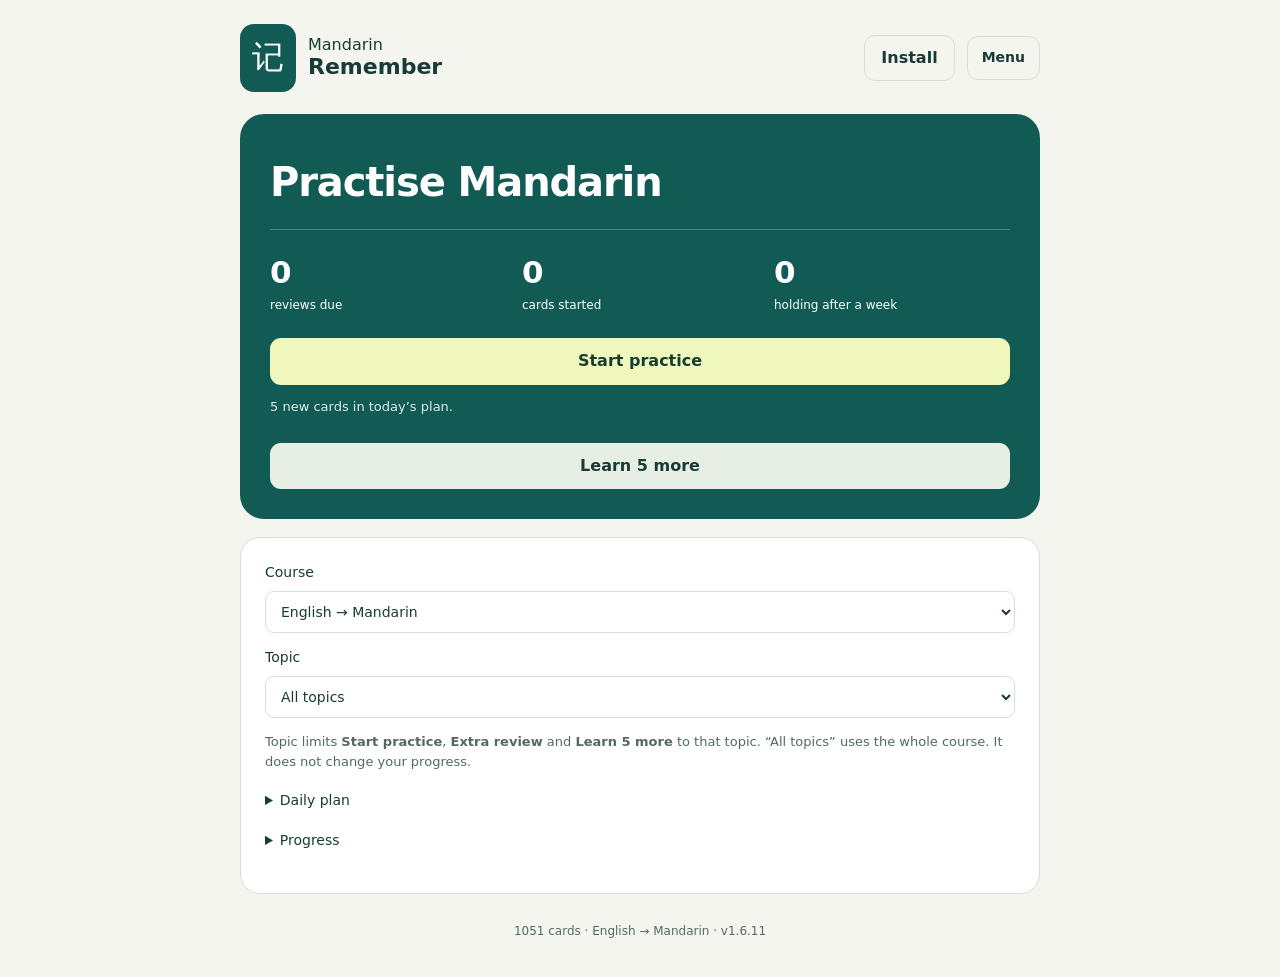
==== index.html @ 591539f8 "Pin Japanese speech to intended kana readings" ====
<!doctype html><html lang="en"><head><meta charset="utf-8"><meta name="referrer" content="no-referrer"><meta name="viewport" content="width=device-width,initial-scale=1,viewport-fit=cover"><meta name="theme-color" content="#125b55"><meta name="description" content="Recall, listen and revisit everyday language."><link rel="manifest" href="manifest.webmanifest"><link rel="icon" href="icon.svg" type="image/svg+xml"><title>Remember · Language practice</title><style>:root{--ink:#183b38;--muted:#526965;--green:#125b55;--paper:#f4f5ee;--line:#d6dfd6;--soft:#e7eee3;--warm:#fff5e0}*{box-sizing:border-box}body{margin:0;background:var(--paper);color:var(--ink);font:16px/1.55 system-ui,-apple-system,Segoe UI,sans-serif}.app{max-width:840px;margin:auto;padding:24px 20px 36px}header,header a,.row,.sessionHeader{display:flex;align-items:center;gap:12px}header{justify-content:space-between;margin-bottom:22px}header a{text-decoration:none;color:var(--ink);line-height:1.2}header b{display:block;font-size:22px}header small{display:block;font-size:11px;margin-top:5px;color:var(--muted)}.mark{font:32px serif;background:var(--green);color:white;border-radius:14px;padding:12px}h1{font-size:clamp(30px,7vw,47px);line-height:1.12;letter-spacing:-1.1px;margin:16px 0}h2{font-size:21px;line-height:1.3;margin:0 0 12px}p{margin:12px 0}.hero{background:var(--green);color:#fff;padding:30px;border-radius:24px;margin-bottom:18px}.eyebrow{font-size:11px;font-weight:750;letter-spacing:1.6px}.hero p{color:#deeee8}.stats{display:grid;grid-template-columns:repeat(3,1fr);gap:16px;border-top:1px solid #ffffff40;margin:24px 0;padding-top:18px}.stats strong{display:block;font-size:31px}.stats span{font-size:12px;display:block}.panel{background:#fff;border:1px solid var(--line);border-radius:20px;padding:24px;margin-bottom:18px}.grid{display:grid;grid-template-columns:1fr 1fr;gap:18px}.grid .panel{height:100%}.grid{margin-bottom:18px}.accent{background:var(--warm)}.small{font-size:13px;color:var(--muted)}.metric{font-size:25px;font-weight:750}.row{flex-wrap:wrap}.row h1{flex:1}.sessionHeader{justify-content:space-between;font-size:13px;margin:0 0 15px}button,select,input,textarea{font:inherit}button{min-height:44px;padding:11px 16px;border:1px solid transparent;border-radius:11px;cursor:pointer;font-weight:650;line-height:1.4}button:disabled{opacity:.42;cursor:default}button:focus-visible,a:focus-visible,summary:focus-visible{outline:3px solid #ce8500;outline-offset:3px}.primary{background:var(--green);color:white}.hero .primary{background:#eff7bd;color:#163e30;width:100%}.secondary{background:var(--soft);color:var(--ink)}.quiet{color:var(--ink);background:transparent;border-color:var(--line)}.again{background:#ffebe5;color:#8b3121}.good{background:#dcefe2;color:#185539}.full{width:100%;margin:14px 0}.ratings{display:grid;grid-template-columns:1fr 1fr;gap:10px}.ratings button{background:#edf2eb;color:var(--ink);text-align:left}.ratings .again{background:#ffebe5;color:#8b3121}.ratings .good{background:#dcefe2}.ratings small{display:block;font-size:11px;font-weight:400;margin-top:4px}.pill{display:inline-block;background:var(--soft);font-size:12px;border-radius:30px;padding:4px 9px;margin-top:12px}.flash #prompt{font-size:25px;margin:20px 0 10px;line-height:1.45}.targetText{font-size:clamp(31px,7vw,46px);line-height:1.55;font-weight:650;overflow-wrap:anywhere}.pronunciation{font-size:22px;color:#27685d;line-height:1.5}#meaning{font-size:19px}label{display:block;font-size:14px;margin:14px 0}select,input,textarea{display:block;width:100%;border:1px solid var(--line);background:white;color:var(--ink);border-radius:9px;padding:11px;margin-top:7px}textarea{resize:vertical}#draft{background:#fafbf7}details{margin:18px 0}summary{cursor:pointer;font-size:14px}#answer{border-top:1px solid var(--line);margin-top:20px;padding-top:20px}.warning{background:#fff0c8;color:#744400;padding:14px;border-radius:12px}#notice:not(:empty){background:#e4eee4;padding:12px;border-radius:10px}#audioStatus:not(:empty),#settingsAudioStatus:not(:empty){background:#eff4ef;padding:10px;border-radius:8px}#scheduledResult{font-weight:650}.phrase{padding:20px 0;border-bottom:1px solid var(--line)}.phrase .targetText{font-size:26px}.phrase .pronunciation{font-size:18px}.phrase .row{margin-top:12px}.prose li{margin:16px 0}.prose a{color:var(--green);text-decoration:underline}.prose h2{margin-top:28px}footer{font-size:12px;color:var(--muted);text-align:center;margin-top:28px}hr{border:0;border-top:1px solid var(--line);margin:25px 0}[hidden]{display:none!important}@media(max-width:580px){.app{padding:16px 12px 28px}.grid{display:block}.grid .panel{margin-bottom:16px}.hero,.panel{padding:21px}header{align-items:flex-start}header small{max-width:170px}.stats{gap:10px}.stats span{font-size:11px}#guideBtn{font-size:12px;padding:8px}.row button{flex-grow:1}.ratings{gap:8px}.ratings button{padding:12px}h1{font-size:35px}}@media(prefers-reduced-motion:no-preference){button:active{transform:translateY(1px)}}
.appMenu{position:relative;margin:0}.appMenu>summary{list-style:none;min-height:44px;border:1px solid var(--line);border-radius:11px;padding:10px 14px;font-weight:650}.appMenu>summary::-webkit-details-marker{display:none}.menuItems{position:absolute;right:0;top:52px;z-index:10;min-width:185px;background:white;border:1px solid var(--line);border-radius:12px;padding:6px;box-shadow:0 6px 20px #183b3820}.menuItems button{display:block;width:100%;text-align:left;background:white;color:var(--ink)}.menuItems button:hover{background:var(--soft)}.hero h1{font-size:clamp(28px,6vw,40px)}.hero .full{margin-bottom:0}.panel>label:first-child{margin-top:0}.prose ol{padding-left:22px}.prose li{margin:12px 0}#installStatus:empty{display:none}#draftLabel{margin:12px 0}@media(max-width:580px){header{align-items:center;gap:8px}header .mark{font-size:26px;padding:9px;border-radius:10px}header a{gap:8px;font-size:13px}header b{font-size:18px}header nav.row{gap:6px}#installBtn,.appMenu>summary{font-size:13px;padding:10px}header .row button{flex-grow:0}.hero h1{margin-top:0}}

.referenceTools{gap:10px;margin-top:8px}.referenceTools button,.referenceLink{font-size:13px}.referenceLink{display:inline-flex;align-items:center;min-height:44px;padding:8px 4px;color:var(--green);text-underline-offset:3px}#copyText{font-size:24px}

.usageDetails{border:1px solid var(--line);border-radius:12px;padding:0 14px;text-align:left}.usageDetails>summary{min-height:44px;padding:10px 0;font-weight:650}.usageNote{font-size:14px;margin:0 0 12px}.usageExample{border-top:1px solid var(--line);padding:12px 0;font-size:14px;overflow-wrap:anywhere}.exampleText{font-size:23px;line-height:1.6}.examplePronunciation{color:#27685d;margin:3px 0 5px;font-size:16px}.usageExample .referenceLink{font-size:12px}
.sentenceBreakdown{border:1px solid var(--line);border-radius:12px;padding:6px 14px;margin:14px 0;text-align:left}.breakdownLine{margin:8px 0;font-size:15px}.breakdownPron{font-size:16px}
.libraryTopics{margin:10px 0 4px}.topicChip{font-size:13px;min-height:38px;padding:7px 11px}.libraryTopic{margin:28px 0 2px;padding-top:18px;border-top:2px solid var(--line);font-size:20px}.libraryTopic .small{font-size:13px}
.progressOverall{display:grid;grid-template-columns:1fr 1fr;gap:10px;margin:16px 0}.progressStat{background:var(--soft);border-radius:12px;padding:12px 14px}.progressStat span{display:block;font-size:12px;color:var(--muted)}.progressStat strong{font-size:22px}.progressRow{padding:16px 0;border-top:1px solid var(--line)}.progressRowHead{justify-content:space-between}.progressBar{position:relative;height:10px;background:#e3e9e0;border-radius:6px;overflow:hidden;margin:10px 0 4px}.progressBar span{position:absolute;left:0;top:0;bottom:0}.progressBar .barSeen{background:#7fb069}.progressBar .barHeld{background:var(--green)}@media(max-width:580px){.progressOverall{grid-template-columns:1fr 1fr}}
</style></head><body>
<div class="app"><header><a href="#" id="brand" aria-label="Go home"><span id="brandMark" class="mark" aria-hidden="true">记</span><span><span id="brandLanguage">Mandarin</span> <b>Remember</b></span></a><nav class="row" aria-label="App"><button id="installBtn" class="quiet">Install</button><details id="appMenu" class="appMenu"><summary>Menu</summary><div class="menuItems"><button id="progressBtn">Progress</button><button id="libraryBtn">Phrasebook</button><button id="settingsBtn">Audio & backup</button><button id="guideBtn">Help</button></div></details></nav></header>
<p id="notice" role="status" aria-live="polite"></p><a id="audioFallback" class="referenceLink" target="_blank" rel="noopener noreferrer" hidden>Listen in Google Translate ↗</a><p id="storageWarning" class="warning" hidden></p>
<div id="copyFallback" class="panel" hidden><label>Select and copy:<textarea id="copyText" rows="2" readonly></textarea></label><button id="copyDone" class="quiet">Done</button></div>
<main>
<section id="home"><div class="hero"><h1 id="practiceHeading">Practise Mandarin</h1><div class="stats"><div><strong id="dueCount">0</strong><span>reviews due</span></div><div><strong id="startedCount">0</strong><span>cards started</span></div><div><strong id="holdingCount">0</strong><span>holding after a week</span></div></div><button id="startBtn" class="primary">Start practice</button><p id="planText" class="small"></p><button id="learnMoreBtn" class="secondary full">Learn 5 more</button></div>
<article class="panel"><label>Course<select id="courseSelect" aria-label="Language course"></select></label><label>Topic<select id="category"><option value="">All topics</option></select></label><p class="small">Topic limits <b>Start practice</b>, <b>Extra review</b> and <b>Learn 5 more</b> to that topic. “All topics” uses the whole course. It does not change your progress.</p><details><summary>Daily plan</summary><p id="dailyText" class="small"></p><label>New cards per day<select id="newLimit"><option>0</option><option>3</option><option selected>5</option><option>8</option><option>10</option><option>15</option></select></label><label>Reviews per session<select id="reviewLimit"><option>10</option><option selected>20</option><option>30</option></select></label><p class="small">“Learn 5 more” adds a batch whenever you want.</p><button id="weakBtn" class="secondary">Extra review</button></details><details><summary>Progress</summary><div id="retention" class="metric"></div><p class="small">Recall after a gap of 20+ hours. “Holding” means repeated success in both directions, with intervals of at least a week.</p></details></article></section>
<section id="practice" hidden><div class="sessionHeader"><span id="sessionProgress"></span><button id="endBtn" class="quiet">Finish</button></div><div id="waiting" class="panel" hidden><h2>Take a short break</h2><p id="waitText"></p><button id="continueBtn" class="secondary">Continue</button><p class="small">You can finish and return later.</p></div><article id="flashcard" class="panel flash"><div class="eyebrow" id="taskType"></div><span id="taskCategory" class="pill"></span><h2 id="prompt"></h2><p id="taskInstruction"></p><div id="listenTools" class="row" hidden><button id="promptAudio" class="primary">▶ Listen</button><button id="promptSlow" class="secondary">Slow</button><button id="readingBtn" class="quiet">Read instead</button></div><p id="readingPrompt" lang="zh-CN" class="targetText" hidden></p><details id="draftLabel"><summary>Type an answer (optional)</summary><textarea id="draft" dir="auto" rows="2" aria-label="Your answer" placeholder="Your answer…" spellcheck="false" autocomplete="off"></textarea></details><div id="helpTools" class="row"><button id="hintBtn" class="quiet">Hint</button><button id="cueBtn" class="quiet">My cue</button></div><p id="hint" class="pronunciation" hidden></p><button id="revealBtn" class="primary full">Show answer</button>
<div id="answer" hidden><div id="targetText" class="targetText" lang="zh-CN"></div><div id="pronunciation" class="pronunciation"></div><p id="meaning"></p><div id="sentenceBreakdown" class="sentenceBreakdown" hidden></div><div class="row"><button id="answerAudio" class="secondary">▶ Listen</button><button id="answerSlow" class="secondary">Slow</button></div><div class="row referenceTools"><button id="copyTarget" class="quiet">Copy Chinese</button><a id="translateLink" class="referenceLink" target="_blank" rel="noopener noreferrer">Google Translate ↗</a></div><details id="usageDetails" class="usageDetails" hidden><summary>Usage & examples</summary><div id="usageContent"></div></details><p id="ratingHelp" class="small"></p><div id="ratings" class="ratings"><button data-grade="0" class="again">Missed / needed help</button><button data-grade="1">Got it, with effort</button><button data-grade="2" class="good">Got it</button><button data-grade="3">Easy</button></div><button id="studiedBtn" class="primary full" hidden>Got it — test me later</button><p id="scheduledResult" role="status"></p><button id="nextBtn" class="primary full" hidden>Next</button><details><summary>Add a memory cue</summary><label>My cue<textarea id="memoryCue" dir="auto" maxlength="1000" rows="2"></textarea></label><button id="saveCue" class="quiet">Save</button></details><button id="suspendBtn" class="quiet">Pause card</button></div><p id="courseAudioNote" class="small" hidden></p><p id="audioStatus" class="small" role="status" aria-live="polite"></p></article></section>
<section id="done" hidden><article class="panel"><h1>Session complete</h1><p id="doneSummary"></p><p id="nextReviewText"></p><div class="row"><button id="doneMoreBtn" class="primary">Learn 5 more</button><button id="homeBtn" class="quiet">Home</button></div></article></section>
<section id="progress" hidden><article class="panel"><div class="row"><h1>Progress</h1><button class="quiet" id="progressBack">Back</button></div><p id="progressCourse" class="small"></p><div id="progressOverall" class="progressOverall"></div><p class="small">“Seen” means you have started the card. “Remembered well” means repeated success in both directions, with intervals of at least a week — the same “holding” rule as the home screen. Counts are for the selected course only.</p><h2>By topic</h2><p class="small">Tap a topic to practise only that topic.</p><div id="progressList"></div></article></section>
<section id="library" hidden><article class="panel"><div class="row"><h1>Phrasebook</h1><button class="quiet" id="libraryBack">Back</button></div><label>Search<input id="search" dir="auto" type="search" placeholder="孩子, haizi, child…"></label><p id="libraryAudioNote" class="small" hidden></p><p id="libraryCount" class="small"></p><p class="small">Words are grouped by topic. Tap a topic to jump to it.</p><div id="libraryTopics" class="row libraryTopics"></div><div id="libraryList"></div><button id="moreBtn" class="secondary">Show more</button></article></section>
<section id="settings" hidden><article class="panel"><div class="row"><h1>Audio & backup</h1><button class="quiet" id="settingsBack">Back</button></div><label>Audio source<select id="audioMode"><option value="auto">Automatic</option><option value="device">Device voice</option><option value="online">Online voice</option></select></label><p id="audioExplanation" class="small"></p><label><span id="voiceLabel">Mandarin voice</span><select id="voiceSelect"><option value="">Automatic</option></select></label><div class="row"><button id="testAudio" class="secondary">Test normal</button><button id="testSlow" class="secondary">Test slow</button></div><p id="settingsAudioStatus" role="status" class="small"></p><hr><h2>Progress backup</h2><p class="small">For the selected course. Saved in this browser; export to keep a copy.</p><button id="exportBtn" class="primary">Export backup</button><label class="fileLabel">Import backup<input id="importFile" type="file" accept=".json,application/json"></label><div id="importPreview" hidden><p id="importInfo"></p><button id="confirmImport" class="again">Replace progress</button><button id="cancelImport" class="quiet">Cancel</button></div></article></section>
<section id="install" hidden><article class="panel prose"><div class="row"><h1>Install on phone</h1><button id="installBack" class="quiet">Back</button></div><p id="installStatus" role="status"></p><button id="requestInstall" class="primary" hidden>Install app</button><div id="installSteps"><h2>Android · Chrome</h2><ol><li>Open this site in <b>Chrome</b>.</li><li>Tap Chrome’s <b>⋮</b> at the top right, beside the address bar.</li><li>Choose <b>Add to Home screen → Install</b> (or <b>Create shortcut</b>).</li></ol><p class="small">Use the browser’s ⋮, not this app’s Menu. If you opened the link inside another app, choose “Open in Chrome” first.</p><details><summary>iPhone · Safari</summary><p>Open in Safari → Share <b>↑</b> → Add to Home Screen → Add.</p></details></div></article></section>
<section id="guide" hidden><article class="panel prose"><div class="row"><h1>Help</h1><button class="quiet" id="guideBack">Back</button></div><ol><li>Start with due reviews.</li><li>Say the answer before revealing it.</li><li>Rate that attempt. A hint counts as help.</li><li>Use <b>Learn 5 more</b> whenever you want more new cards.</li><li>Often (about 1 in 3), a full sentence appears — only when you have learned every scored word in it. Say it, or listen and recall its meaning; your grade updates every scored word. Sentences rotate and vary their words, are not learned as cards, and the answer breaks the sentence down, including new connecting words (not scored).</li><li>Use a phrase today. Come back tomorrow.</li></ol><details><summary>Ratings & reviews</summary><p>Missed: check the answer and retry later. Effortful: correct but hard. Got it: correct. Easy: immediate.</p><p>Speaking and understanding have separate schedules. Mistakes return sooner. Extra reviews do not delay scheduled reviews. The daily plan pauses new cards when reviews pile up; “Learn 5 more” lets you choose an extra batch.</p></details><details><summary>Pronunciation</summary><p id="pronunciationHelp"></p></details><details><summary>Why spaced recall?</summary><p>Retrieval and practice across days support retention. The app’s exact intervals are practical defaults.</p><ul><li><a href="https://learninglab.psych.purdue.edu/downloads/2008/2008_Karpicke_Roediger_Science.pdf" target="_blank" rel="noopener">Retrieval practice · Karpicke & Roediger</a></li><li><a href="https://www.psychologicalscience.org/publications/journals/pspi/learning-techniques.html" target="_blank" rel="noopener">Learning techniques · Dunlosky et al.</a></li><li><a href="https://digitalcommons.usf.edu/psy_facpub/1766/" target="_blank" rel="noopener">Spacing · Cepeda et al.</a></li></ul></details></article></section>
</main><footer id="appVersion">1051 cards · English → Mandarin · v1.6.11</footer></div>
<script id="courses-data" type="application/json">{"defaultCourse": "en-zh", "courses": [{"id": "en-zh", "label": "English → Mandarin", "progressId": "chinese-family-reviewed-1", "storageKey": "mandarin-remember:reviewed:v1", "source": {"name": "English", "lang": "en", "dir": "ltr", "translateCode": "en", "textLabel": "English"}, "target": {"name": "Mandarin", "textLabel": "Chinese", "lang": "zh-CN", "dir": "ltr", "translateCode": "zh-CN"}, "voiceLanguages": ["zh", "zh-CN", "zh-TW", "zh-SG", "cmn", "cmn-CN", "cmn-Hans-CN", "cmn-Hant-TW"], "testText": "你想喝水吗？", "pronunciationLabel": "Pinyin", "hintMode": "pinyin", "pronunciationHelp": "Pinyin keeps underlying third tones: nǐ hǎo starts with a rising tone in speech. 一/不 show common spoken changes; unmarked syllables are neutral. Listen to whole phrases. Ask a Mandarin speaker for feedback—the app doesn’t grade your voice.", "searchPlaceholder": "孩子, haizi, child…", "localSpeechHelper": true, "mark": "记", "onlineSpeech": {"provider": "google-translate", "language": "zh-CN"}, "cards": [{"id": "zh-45f1364f08aed165", "text": "妈妈", "pronunciation": "māma", "meaning": "mom", "category": "Family"}, {"id": "zh-d45ce71dd359d0e7", "text": "爸爸", "pronunciation": "bàba", "meaning": "dad", "category": "Family"}, {"id": "zh-5f887419f463425a", "text": "孩子", "pronunciation": "háizi", "meaning": "child", "category": "Family"}, {"id": "zh-44dd6014a532924b", "text": "大人", "pronunciation": "dàren", "meaning": "adult / grown-up", "category": "Family"}, {"id": "zh-da5a634993e1ba9b", "text": "宝宝", "pronunciation": "bǎobao", "meaning": "baby", "category": "Family"}, {"id": "zh-6d9120865dc58fe4", "text": "尿布", "pronunciation": "niàobù", "meaning": "diaper / nappy", "category": "Kids & Play"}, {"id": "zh-1831dbd6e20e64bd", "text": "婴儿车", "pronunciation": "yīng'érchē", "meaning": "stroller / pram", "category": "Kids & Play"}, {"id": "zh-b50dde9bb88540ba", "text": "奶奶", "pronunciation": "nǎinai", "meaning": "grandma / grandmother (dad's mother; paternal)", "category": "Family", "usage": "Dad's mother: paternal grandmother. Mom's mother is 外婆 (wàipó), also called 姥姥 (lǎolao).", "examples": [{"text": "这是我奶奶。", "pronunciation": "zhè shì wǒ nǎinai.", "meaning": "This is my grandma (dad's mother)."}]}, {"id": "zh-05a394a5779b1ee5", "text": "爷爷", "pronunciation": "yéye", "meaning": "grandpa / grandfather (dad's father; paternal)", "category": "Family", "usage": "Dad's father: paternal grandfather. Mom's father is 外公 (wàigōng), also called 姥爷 (lǎoye).", "examples": [{"text": "这是我爷爷。", "pronunciation": "zhè shì wǒ yéye.", "meaning": "This is my grandpa (dad's father)."}]}, {"id": "zh-88e9f2870ecc116d", "text": "外婆", "pronunciation": "wàipó", "meaning": "grandma / grandmother (mom's mother; maternal)", "category": "Family", "usage": "Mom's mother: maternal grandmother. 姥姥 (lǎolao) is another common name, especially in northern China. Family and regional preferences vary.", "examples": [{"text": "这是我外婆。", "pronunciation": "zhè shì wǒ wàipó.", "meaning": "This is my grandma (mom's mother)."}]}, {"id": "zh-7f6df41f6d33eb2e", "text": "这是我外婆。", "pronunciation": "zhè shì wǒ wàipó.", "meaning": "This is my grandma (mom's mother).", "category": "Family"}, {"id": "zh-ef0cdc594035bea0", "text": "外公", "pronunciation": "wàigōng", "meaning": "grandpa / grandfather (mom's father; maternal)", "category": "Family", "usage": "Mom's father: maternal grandfather. 姥爷 (lǎoye) is another common name, especially in northern China. Family and regional preferences vary.", "examples": [{"text": "这是我外公。", "pronunciation": "zhè shì wǒ wàigōng.", "meaning": "This is my grandpa (mom's father)."}]}, {"id": "zh-b61af699e9ba612a", "text": "这是我外公。", "pronunciation": "zhè shì wǒ wàigōng.", "meaning": "This is my grandpa (mom's father).", "category": "Family"}, {"id": "zh-e1d2a9310891c22f", "text": "吃饭", "pronunciation": "chīfàn", "meaning": "eat / have a meal", "category": "Food"}, {"id": "zh-a8720cdfc7de0556", "text": "喝水", "pronunciation": "hēshuǐ", "meaning": "drink water", "category": "Food"}, {"id": "zh-fdaa26ac8943d4a4", "text": "我想喝水", "pronunciation": "wǒ xiǎng hē shuǐ", "meaning": "I want to drink water", "category": "Food", "sentence": true}, {"id": "zh-0148aa8ffb7148d8", "text": "好吃", "pronunciation": "hǎochī", "meaning": "tasty / delicious", "category": "Food"}, {"id": "zh-5f365d2c8e517cb9", "text": "饿", "pronunciation": "è", "meaning": "hungry", "category": "Feelings"}, {"id": "zh-a218fbeb5e09defb", "text": "饱", "pronunciation": "bǎo", "meaning": "full (after eating)", "category": "Feelings"}, {"id": "zh-0e3a6bb16bb0daf1", "text": "我吃饱了。", "pronunciation": "wǒ chī bǎo le.", "meaning": "I've had enough to eat / I'm full.", "category": "Feelings"}, {"id": "zh-61dd48f58b0707c0", "text": "我饿了", "pronunciation": "wǒ è le", "meaning": "I'm hungry", "category": "Feelings", "sentence": true}, {"id": "zh-3dcae0ae0b0e7af5", "text": "渴", "pronunciation": "kě", "meaning": "thirsty", "category": "Feelings"}, {"id": "zh-73ed236004d3e7c6", "text": "我渴了", "pronunciation": "wǒ kě le", "meaning": "I'm thirsty", "category": "Feelings", "sentence": true}, {"id": "zh-a8b43ae9fdc84d1a", "text": "累", "pronunciation": "lèi", "meaning": "tired", "category": "Feelings"}, {"id": "zh-df6a19a0c7a5ac78", "text": "我累了", "pronunciation": "wǒ lèi le", "meaning": "I'm tired", "category": "Feelings", "sentence": true}, {"id": "zh-6e067999e2407ee3", "text": "开心", "pronunciation": "kāixīn", "meaning": "happy", "category": "Feelings"}, {"id": "zh-4eeae343b29c2ef2", "text": "兴奋", "pronunciation": "xīngfèn", "meaning": "excited", "category": "Feelings"}, {"id": "zh-b4ae3bd8b86dd3a9", "text": "失望", "pronunciation": "shīwàng", "meaning": "disappointed", "category": "Feelings"}, {"id": "zh-b38a4b4c3335f2d4", "text": "睡觉", "pronunciation": "shuìjiào", "meaning": "sleep / go to bed", "category": "Home & Routine", "usage": "Sleeping or going to bed. “Sleepy” is 困 (kùn).", "examples": [{"text": "我想睡觉。", "pronunciation": "wǒ xiǎng shuìjiào.", "meaning": "I want to sleep."}, {"text": "该睡觉了。", "pronunciation": "gāi shuìjiào le.", "meaning": "It's time for bed."}]}, {"id": "zh-e9965691b0f416f2", "text": "睡着了", "pronunciation": "shuìzháo le", "meaning": "fell asleep / is asleep now", "category": "Home & Routine", "usage": "Falling asleep or now being asleep. 着 is pronounced zháo here; it is not the neutral-tone aspect particle zhe.", "examples": [{"text": "宝宝睡着了。", "pronunciation": "bǎobao shuìzháo le.", "meaning": "The baby has fallen asleep."}]}, {"id": "zh-2f55ef3ef510fd6e", "text": "宝宝睡着了。", "pronunciation": "bǎobao shuìzháo le.", "meaning": "The baby has fallen asleep.", "category": "Home & Routine"}, {"id": "zh-0210e87252468059", "text": "我想睡觉", "pronunciation": "wǒ xiǎng shuìjiào", "meaning": "I want to sleep", "category": "Home & Routine", "sentence": true}, {"id": "zh-96f512f980046bf6", "text": "起床", "pronunciation": "qǐchuáng", "meaning": "get up / get out of bed", "category": "Home & Routine", "usage": "Getting out of bed, not standing up from a chair. The same verb works in a statement or a command; Mandarin does not conjugate it.", "examples": [{"text": "我每天早上六点起床。", "pronunciation": "wǒ měitiān zǎoshang liù diǎn qǐchuáng.", "meaning": "I get up at six every morning."}, {"text": "亚历克斯，起床了！", "pronunciation": "Yàlìkèsī, qǐchuáng le!", "meaning": "Alex, time to get up!"}]}, {"id": "zh-5399e753ba4be059", "text": "我起床了。", "pronunciation": "wǒ qǐchuáng le.", "meaning": "I'm up / I've gotten out of bed.", "category": "Home & Routine", "usage": "Means you have gotten out of bed. If you are only awake, say 我醒了 (wǒ xǐng le).", "examples": [{"text": "该起床了。", "pronunciation": "gāi qǐchuáng le.", "meaning": "It's time to get up."}]}, {"id": "zh-14c11cf26c2ba255", "text": "该起床了。", "pronunciation": "gāi qǐchuáng le.", "meaning": "It's time to get up.", "category": "Home & Routine"}, {"id": "zh-40b3dbc4ae2f7d3a", "text": "醒来", "pronunciation": "xǐnglái", "meaning": "wake up (stop sleeping)", "category": "Home & Routine", "usage": "Waking up is different from getting out of bed (起床). You can be awake and still in bed.", "examples": [{"text": "我醒了。", "pronunciation": "wǒ xǐng le.", "meaning": "I'm awake now."}]}, {"id": "zh-16a598b92497f04a", "text": "我醒了。", "pronunciation": "wǒ xǐng le.", "meaning": "I'm awake now.", "category": "Home & Routine"}, {"id": "zh-9a6ce4cf2cab6307", "text": "回家", "pronunciation": "huí jiā", "meaning": "go / come home", "category": "Home & Routine", "usage": "Returning home. English “go” or “come” depends on the speaker's viewpoint.", "examples": [{"text": "我先回家了。", "pronunciation": "wǒ xiān huí jiā le.", "meaning": "I'm heading home now."}, {"text": "你几点回家？", "pronunciation": "nǐ jǐ diǎn huí jiā?", "meaning": "What time are you coming home?"}]}, {"id": "zh-91187d0a2f72845e", "text": "我要回家", "pronunciation": "wǒ yào huí jiā", "meaning": "I want to go home", "category": "Home & Routine", "sentence": true}, {"id": "zh-6e2c77f393e41e1b", "text": "在哪里", "pronunciation": "zài nǎlǐ", "meaning": "Where is it? / Where? (subject supplied by context)", "category": "Common Phrases"}, {"id": "zh-c1b52e0e64a33dea", "text": "什么", "pronunciation": "shénme", "meaning": "what", "category": "Common Phrases"}, {"id": "zh-056b9c626275cd54", "text": "谁", "pronunciation": "shéi", "meaning": "who", "category": "Common Phrases"}, {"id": "zh-79464926d367a9b9", "text": "哪个", "pronunciation": "nǎge", "meaning": "which one", "category": "Common Phrases"}, {"id": "zh-5ee8091a38eee188", "text": "怎么", "pronunciation": "zěnme", "meaning": "how / in what way", "category": "Common Phrases"}, {"id": "zh-1b919bb47883c5cf", "text": "为什么", "pronunciation": "wèishénme", "meaning": "why", "category": "Common Phrases"}, {"id": "zh-fb8f01cb6d4be28b", "text": "多少", "pronunciation": "duōshao", "meaning": "how much / how many", "category": "Common Phrases", "usage": "Asks about quantity. Add 钱 (qián) when asking a price.", "examples": [{"text": "你家有多少本书？", "pronunciation": "nǐ jiā yǒu duōshao běn shū?", "meaning": "How many books do you have at home?"}, {"text": "这个多少钱？", "pronunciation": "zhège duōshao qián?", "meaning": "How much does this cost?"}]}, {"id": "zh-31b86e9372ca7d41", "text": "我不知道", "pronunciation": "wǒ bù zhīdào", "meaning": "I don't know", "category": "Common Phrases", "sentence": true}, {"id": "zh-54673ea53c1f20ad", "text": "我知道", "pronunciation": "wǒ zhīdào", "meaning": "I know", "category": "Common Phrases", "sentence": true, "usage": "Knowing a fact. Recognizing or knowing a person uses 认识 (rènshi).", "examples": [{"text": "我知道他住在哪儿。", "pronunciation": "wǒ zhīdào tā zhù zài nǎr.", "meaning": "I know where he lives."}]}, {"id": "zh-4f617edf450f4b3f", "text": "等一下", "pronunciation": "děng yíxià", "meaning": "wait a moment", "category": "Common Phrases"}, {"id": "zh-c22e553bd8c207d3", "text": "快一点", "pronunciation": "kuài yìdiǎn", "meaning": "a little faster / hurry up", "category": "Common Phrases"}, {"id": "zh-68a44f3d6dec3634", "text": "慢一点", "pronunciation": "màn yìdiǎn", "meaning": "a little slower", "category": "Common Phrases"}, {"id": "zh-1bf7ac688560d3b0", "text": "谢谢", "pronunciation": "xièxie", "meaning": "thank you", "category": "Common Phrases", "featured": 13}, {"id": "zh-73cc81388c9bd644", "text": "对不起", "pronunciation": "duìbuqǐ", "meaning": "sorry", "category": "Common Phrases"}, {"id": "zh-e8b44a5169b8ab96", "text": "没关系", "pronunciation": "méiguānxi", "meaning": "it's okay / no problem", "category": "Common Phrases", "usage": "Reassures someone after an apology or minor problem. It does not literally mean “no relationship” in this use.", "examples": [{"text": "没关系，下次小心一点。", "pronunciation": "méi guānxi, xià cì xiǎoxīn yìdiǎn.", "meaning": "It's okay. Be more careful next time."}]}, {"id": "zh-0ef5c86fab94f13a", "text": "可以", "pronunciation": "kěyǐ", "meaning": "can / may; okay (permission or possibility)", "category": "Common Phrases", "usage": "Often permission or an acceptable option. Learned ability, such as speaking a language, usually uses 会 (huì).", "examples": [{"text": "我可以坐这里吗？", "pronunciation": "wǒ kěyǐ zuò zhèlǐ ma?", "meaning": "May I sit here?"}, {"text": "可以。", "pronunciation": "kěyǐ.", "meaning": "Yes, that's fine."}]}, {"id": "zh-3a9acd46804b5830", "text": "可以吗？", "pronunciation": "kěyǐ ma?", "meaning": "Is that okay / may I?", "category": "Common Phrases"}, {"id": "zh-aaf6f7c76d350c53", "text": "不可以", "pronunciation": "bù kěyǐ", "meaning": "not allowed / not okay", "category": "Common Phrases", "usage": "Usually a restriction, rather than lack of skill. “I can't swim” is 我不会游泳 (wǒ bú huì yóuyǒng).", "examples": [{"text": "这里不可以停车。", "pronunciation": "zhèlǐ bù kěyǐ tíngchē.", "meaning": "Parking isn't allowed here."}]}, {"id": "zh-c0ad5411b19cfcba", "text": "我爱你", "pronunciation": "wǒ ài nǐ", "meaning": "I love you", "category": "Family", "sentence": true}, {"id": "zh-f5261ae14a3d7d90", "text": "小心", "pronunciation": "xiǎoxīn", "meaning": "be careful", "category": "Common Phrases"}, {"id": "zh-6cf70b7c4fa3c4b4", "text": "哥哥", "pronunciation": "gēge", "meaning": "older brother", "category": "Family"}, {"id": "zh-d25622289ef32c86", "text": "姐姐", "pronunciation": "jiějie", "meaning": "older sister", "category": "Family"}, {"id": "zh-cf0af76ceb03b3ad", "text": "弟弟", "pronunciation": "dìdi", "meaning": "younger brother", "category": "Family"}, {"id": "zh-dd663fa55681eed7", "text": "妹妹", "pronunciation": "mèimei", "meaning": "younger sister", "category": "Family"}, {"id": "zh-789f61dbfcc7a2d2", "text": "红色", "pronunciation": "hóngsè", "meaning": "red", "category": "Colors"}, {"id": "zh-67035e6b7f82acdb", "text": "蓝色", "pronunciation": "lánsè", "meaning": "blue", "category": "Colors"}, {"id": "zh-30c83dc25b12c32c", "text": "绿色", "pronunciation": "lǜsè", "meaning": "green", "category": "Colors"}, {"id": "zh-d451c07d739b3306", "text": "黄色", "pronunciation": "huángsè", "meaning": "yellow", "category": "Colors"}, {"id": "zh-ed7d2c54184be5f5", "text": "黑色", "pronunciation": "hēisè", "meaning": "black", "category": "Colors"}, {"id": "zh-f56e7eff58bf730d", "text": "白色", "pronunciation": "báisè", "meaning": "white", "category": "Colors"}, {"id": "zh-dbd379b39f0d3537", "text": "粉色", "pronunciation": "fěnsè", "meaning": "pink", "category": "Colors"}, {"id": "zh-2ed9c6fabac2013a", "text": "紫色", "pronunciation": "zǐsè", "meaning": "purple", "category": "Colors"}, {"id": "zh-aa1e899dd35771b0", "text": "橙色", "pronunciation": "chéngsè", "meaning": "orange", "category": "Colors"}, {"id": "zh-051e67d913f4a72e", "text": "灰色", "pronunciation": "huīsè", "meaning": "gray", "category": "Colors"}, {"id": "zh-e233a13a49e51106", "text": "米饭", "pronunciation": "mǐfàn", "meaning": "cooked rice", "category": "Food"}, {"id": "zh-0b5480e007c777a7", "text": "面条", "pronunciation": "miàntiáo", "meaning": "noodles", "category": "Food"}, {"id": "zh-e9f5b71a472d27bb", "text": "鸡蛋", "pronunciation": "jīdàn", "meaning": "egg", "category": "Food"}, {"id": "zh-b892a42b9695881d", "text": "牛奶", "pronunciation": "niúnǎi", "meaning": "milk", "category": "Food"}, {"id": "zh-50537dab76505dfc", "text": "苹果", "pronunciation": "píngguǒ", "meaning": "apple", "category": "Food"}, {"id": "zh-dbf9f9c94fc90b7c", "text": "香蕉", "pronunciation": "xiāngjiāo", "meaning": "banana", "category": "Food"}, {"id": "zh-2f79e1fce5422a84", "text": "肉", "pronunciation": "ròu", "meaning": "meat", "category": "Food"}, {"id": "zh-45f0c2d97be1214d", "text": "菜", "pronunciation": "cài", "meaning": "vegetable / dish", "category": "Food", "usage": "Can mean vegetables or a prepared dish, including meat dishes.", "examples": [{"text": "多吃点菜。", "pronunciation": "duō chī diǎn cài.", "meaning": "Eat some more vegetables."}, {"text": "我们点了三个菜。", "pronunciation": "wǒmen diǎn le sān ge cài.", "meaning": "We ordered three dishes."}]}, {"id": "zh-27c180751ad60f8c", "text": "水果", "pronunciation": "shuǐguǒ", "meaning": "fruit", "category": "Food"}, {"id": "zh-327b54d04f71f212", "text": "水", "pronunciation": "shuǐ", "meaning": "water", "category": "Food", "featured": 7}, {"id": "zh-35ce82d20a4c0c12", "text": "热水", "pronunciation": "rèshuǐ", "meaning": "hot water", "category": "Food"}, {"id": "zh-99f45e03f66e7c0d", "text": "凉水", "pronunciation": "liángshuǐ", "meaning": "cool / cold water (not necessarily chilled)", "category": "Food", "usage": "Cool or cold water, without necessarily being refrigerated. 冰水 (bīngshuǐ) is iced or very cold water.", "examples": [{"text": "我想喝点凉水。", "pronunciation": "wǒ xiǎng hē diǎn liángshuǐ.", "meaning": "I'd like some cool water."}]}, {"id": "zh-6b1311e9a899a0d4", "text": "矿泉水", "pronunciation": "kuàngquánshuǐ", "meaning": "mineral water", "category": "Food"}, {"id": "zh-7e005ba311f86fa7", "text": "茶", "pronunciation": "chá", "meaning": "tea", "category": "Food"}, {"id": "zh-5fcaf1452472773f", "text": "高兴", "pronunciation": "gāoxìng", "meaning": "glad / pleased", "category": "Feelings", "featured": 11}, {"id": "zh-1080332a28b0e082", "text": "生气", "pronunciation": "shēngqì", "meaning": "angry", "category": "Feelings"}, {"id": "zh-571a5f62065064b1", "text": "害怕", "pronunciation": "hàipà", "meaning": "afraid", "category": "Feelings"}, {"id": "zh-313c224671ff5c9e", "text": "紧张", "pronunciation": "jǐnzhāng", "meaning": "nervous / tense", "category": "Feelings"}, {"id": "zh-102f7d8002fe533f", "text": "放心", "pronunciation": "fàngxīn", "meaning": "feel reassured / stop worrying", "category": "Feelings"}, {"id": "zh-2c7ba1fafcd4d6dd", "text": "别紧张。", "pronunciation": "bié jǐnzhāng.", "meaning": "Don't be nervous.", "category": "Feelings"}, {"id": "zh-668ce09171c3021a", "text": "难过", "pronunciation": "nánguò", "meaning": "sad / upset", "category": "Feelings"}, {"id": "zh-6a007737421eae83", "text": "困", "pronunciation": "kùn", "meaning": "sleepy", "category": "Feelings"}, {"id": "zh-b1e179f5622eeea5", "text": "疼", "pronunciation": "téng", "meaning": "hurt / ache; painful", "category": "Feelings", "usage": "For physical pain. To injure someone or get injured, use other expressions, such as 受伤 (shòushāng).", "examples": [{"text": "我的脚很疼。", "pronunciation": "wǒ de jiǎo hěn téng.", "meaning": "My foot really hurts."}]}, {"id": "zh-653b04330b75751f", "text": "喜欢", "pronunciation": "xǐhuan", "meaning": "like", "category": "Feelings"}, {"id": "zh-490bfe52ad554086", "text": "我喜欢这个", "pronunciation": "wǒ xǐhuan zhège", "meaning": "I like this", "category": "Feelings", "sentence": true}, {"id": "zh-e06217a18ce16d6b", "text": "不喜欢", "pronunciation": "bù xǐhuan", "meaning": "don't like", "category": "Feelings"}, {"id": "zh-635f7bc88ce1d2c7", "text": "我不喜欢这个", "pronunciation": "wǒ bù xǐhuan zhège", "meaning": "I don't like this", "category": "Feelings", "sentence": true}, {"id": "zh-c8ae97be80f3867c", "text": "家", "pronunciation": "jiā", "meaning": "home / family", "category": "Home & Routine", "usage": "Can refer to a home or the family living there. 家人 (jiārén) means family members.", "examples": [{"text": "我在家。", "pronunciation": "wǒ zài jiā.", "meaning": "I'm at home."}, {"text": "我家有四口人。", "pronunciation": "wǒ jiā yǒu sì kǒu rén.", "meaning": "There are four people in my family."}]}, {"id": "zh-96b2d406041bbf38", "text": "房间", "pronunciation": "fángjiān", "meaning": "room", "category": "Home & Routine"}, {"id": "zh-c90c647032879fde", "text": "卧室", "pronunciation": "wòshì", "meaning": "bedroom", "category": "Home & Routine"}, {"id": "zh-189a9873c2869253", "text": "阳台", "pronunciation": "yángtái", "meaning": "balcony", "category": "Home & Routine"}, {"id": "zh-9d743810c4b56fb3", "text": "楼上", "pronunciation": "lóushàng", "meaning": "upstairs", "category": "Home & Routine"}, {"id": "zh-d981cd0d3684893e", "text": "楼下", "pronunciation": "lóuxià", "meaning": "downstairs", "category": "Home & Routine"}, {"id": "zh-66a03a3ae3a13db9", "text": "楼梯", "pronunciation": "lóutī", "meaning": "stairs", "category": "Home & Routine"}, {"id": "zh-c4d0aea9e2da2f9f", "text": "电梯", "pronunciation": "diàntī", "meaning": "elevator / lift", "category": "Home & Routine"}, {"id": "zh-a407325e0081cb7d", "text": "门", "pronunciation": "mén", "meaning": "door", "category": "Home & Routine"}, {"id": "zh-da098a22509a9187", "text": "窗户", "pronunciation": "chuānghu", "meaning": "window", "category": "Home & Routine"}, {"id": "zh-6d132744a95cf394", "text": "钥匙", "pronunciation": "yàoshi", "meaning": "key", "category": "Home & Routine"}, {"id": "zh-3b2e57ba5da52476", "text": "忘带钥匙了。", "pronunciation": "wàng dài yàoshi le.", "meaning": "I forgot to bring my keys.", "category": "Home & Routine"}, {"id": "zh-5cfd73078e3aaf3f", "text": "床", "pronunciation": "chuáng", "meaning": "bed", "category": "Home & Routine"}, {"id": "zh-84fc114618ec7257", "text": "枕头", "pronunciation": "zhěntou", "meaning": "pillow", "category": "Home & Routine"}, {"id": "zh-64569c7e08abbee1", "text": "被子", "pronunciation": "bèizi", "meaning": "quilt / duvet", "category": "Home & Routine"}, {"id": "zh-8509abd16c765100", "text": "床单", "pronunciation": "chuángdān", "meaning": "bedsheet", "category": "Home & Routine"}, {"id": "zh-81251d98367d0ff2", "text": "洗澡", "pronunciation": "xǐzǎo", "meaning": "take a bath / shower", "category": "Home & Routine", "usage": "Covers showering and bathing; it does not specify a bathtub.", "examples": [{"text": "我每天晚上洗澡。", "pronunciation": "wǒ měitiān wǎnshang xǐzǎo.", "meaning": "I shower every evening."}]}, {"id": "zh-c471aae1a90d63b1", "text": "毛巾", "pronunciation": "máojīn", "meaning": "towel", "category": "Home & Routine"}, {"id": "zh-247d71e18ca631b2", "text": "肥皂", "pronunciation": "féizào", "meaning": "soap", "category": "Home & Routine"}, {"id": "zh-7d3019679d09e8f5", "text": "洗发水", "pronunciation": "xǐfàshuǐ", "meaning": "shampoo", "category": "Home & Routine"}, {"id": "zh-d7b656497de700a0", "text": "吹头发", "pronunciation": "chuī tóufa", "meaning": "blow-dry one's hair", "category": "Home & Routine"}, {"id": "zh-b4ffef701723d1f3", "text": "刷牙", "pronunciation": "shuāyá", "meaning": "brush teeth", "category": "Home & Routine"}, {"id": "zh-aeb4c474be567690", "text": "牙刷", "pronunciation": "yáshuā", "meaning": "toothbrush", "category": "Home & Routine"}, {"id": "zh-31789e1528f85b15", "text": "牙膏", "pronunciation": "yágāo", "meaning": "toothpaste", "category": "Home & Routine"}, {"id": "zh-11a125593d9c7476", "text": "洗脸", "pronunciation": "xǐ liǎn", "meaning": "wash one's face", "category": "Home & Routine"}, {"id": "zh-cbae1e69551b0f78", "text": "穿衣服", "pronunciation": "chuān yīfu", "meaning": "get dressed", "category": "Home & Routine", "usage": "Can describe putting clothes on or wearing them; context tells you which.", "examples": [{"text": "快穿衣服，我们要走了。", "pronunciation": "kuài chuān yīfu, wǒmen yào zǒu le.", "meaning": "Get dressed quickly; we're leaving."}, {"text": "他今天穿黑色的衣服。", "pronunciation": "tā jīntiān chuān hēisè de yīfu.", "meaning": "He's wearing black today."}]}, {"id": "zh-d1147b647ff1a523", "text": "出去", "pronunciation": "chūqù", "meaning": "go out", "category": "Home & Routine", "usage": "Moving out, away from where the speaker is. “Come out” is 出来 (chūlai).", "examples": [{"text": "我出去买点东西。", "pronunciation": "wǒ chūqù mǎi diǎn dōngxi.", "meaning": "I'm going out to buy a few things."}]}, {"id": "zh-5a490d99246de50a", "text": "进来", "pronunciation": "jìnlái", "meaning": "come in", "category": "Home & Routine", "usage": "Moving in toward the speaker, who is inside. “Go in” is 进去 (jìnqu).", "examples": [{"text": "请进来。", "pronunciation": "qǐng jìnlai.", "meaning": "Please come in."}]}, {"id": "zh-30d4711445a2d3f9", "text": "坐下", "pronunciation": "zuòxià", "meaning": "sit down", "category": "Home & Routine", "usage": "The action of sitting down. Add 请 (qǐng) for a polite invitation.", "examples": [{"text": "请坐下。", "pronunciation": "qǐng zuò xià.", "meaning": "Please sit down."}]}, {"id": "zh-2f8fd89f615c37ef", "text": "站起来", "pronunciation": "zhàn qǐlai", "meaning": "stand up (from sitting or lying down)", "category": "Home & Routine", "usage": "Standing up from sitting or lying down. Getting out of bed in the morning is 起床 (qǐchuáng).", "examples": [{"text": "请站起来。", "pronunciation": "qǐng zhàn qǐlai.", "meaning": "Please stand up."}]}, {"id": "zh-8c27f26a1be2f4fc", "text": "躺下", "pronunciation": "tǎng xià", "meaning": "lie down", "category": "Home & Routine"}, {"id": "zh-8d2697d27fce9337", "text": "坐一会儿吧。", "pronunciation": "zuò yíhuìr ba.", "meaning": "Have a seat for a while.", "category": "Home & Routine"}, {"id": "zh-670d9743542cae3e", "text": "你好", "pronunciation": "nǐ hǎo", "meaning": "hello", "category": "Common Phrases", "featured": 9}, {"id": "zh-3cc2e31eb28e3377", "text": "早上好", "pronunciation": "zǎoshang hǎo", "meaning": "good morning", "category": "Common Phrases"}, {"id": "zh-7196ef2fbde2c02f", "text": "晚安", "pronunciation": "wǎn'ān", "meaning": "good night", "category": "Common Phrases"}, {"id": "zh-be10ea8c4e5d464c", "text": "你好吗", "pronunciation": "nǐ hǎo ma", "meaning": "how are you?", "category": "Common Phrases", "sentence": true}, {"id": "zh-0e81c06652f02fff", "text": "我很好", "pronunciation": "wǒ hěn hǎo", "meaning": "I'm fine / doing well", "category": "Common Phrases", "sentence": true}, {"id": "zh-e54e5c8db870f6b7", "text": "没事", "pronunciation": "méishì", "meaning": "it's nothing / I'm okay", "category": "Common Phrases", "usage": "Can reassure someone that you are okay or that nothing is wrong. It can also mean having nothing to do.", "examples": [{"text": "别担心，我没事。", "pronunciation": "bié dānxīn, wǒ méi shì.", "meaning": "Don't worry. I'm okay."}]}, {"id": "zh-46c203e08ee64dda", "text": "没问题。", "pronunciation": "méi wèntí.", "meaning": "No problem / that's fine.", "category": "Common Phrases"}, {"id": "zh-ae0317813dba8fef", "text": "真的吗", "pronunciation": "zhēn de ma", "meaning": "really?", "category": "Common Phrases"}, {"id": "zh-0002e2d87fe9c9ab", "text": "当然", "pronunciation": "dāngrán", "meaning": "of course", "category": "Common Phrases"}, {"id": "zh-22e840cf333b0beb", "text": "给我", "pronunciation": "gěi wǒ", "meaning": "give it to me (direct request)", "category": "Common Phrases", "featured": 6, "usage": "On its own this can sound demanding. Add 请 (qǐng) or phrase it as a question to soften it.", "examples": [{"text": "请把那本书给我。", "pronunciation": "qǐng bǎ nà běn shū gěi wǒ.", "meaning": "Please give me that book."}]}, {"id": "zh-239c77bec946e7a8", "text": "来这里", "pronunciation": "lái zhèlǐ", "meaning": "come here", "category": "Common Phrases"}, {"id": "zh-51a75f4634dfa859", "text": "一", "pronunciation": "yī", "meaning": "one", "category": "Numbers"}, {"id": "zh-084b42f6e95e4e65", "text": "二", "pronunciation": "èr", "meaning": "two", "category": "Numbers"}, {"id": "zh-83385d2edafe28d4", "text": "两", "pronunciation": "liǎng", "meaning": "two (usually before a measure word)", "category": "Numbers", "usage": "Usually used before a measure word: 两个苹果. 二 is used in counting and numbers such as 二十 (twenty).", "examples": [{"text": "两个苹果", "pronunciation": "liǎng ge píngguǒ", "meaning": "two apples"}]}, {"id": "zh-a4c3313deb180960", "text": "三", "pronunciation": "sān", "meaning": "three", "category": "Numbers"}, {"id": "zh-754a9d5828d502f1", "text": "四", "pronunciation": "sì", "meaning": "four", "category": "Numbers"}, {"id": "zh-c9b87f516a38ea36", "text": "五", "pronunciation": "wǔ", "meaning": "five", "category": "Numbers"}, {"id": "zh-de07b5383874b2a3", "text": "六", "pronunciation": "liù", "meaning": "six", "category": "Numbers"}, {"id": "zh-1b0542878c67f6cd", "text": "七", "pronunciation": "qī", "meaning": "seven", "category": "Numbers"}, {"id": "zh-2c467d3673926b20", "text": "八", "pronunciation": "bā", "meaning": "eight", "category": "Numbers"}, {"id": "zh-df897da6e02ecd30", "text": "九", "pronunciation": "jiǔ", "meaning": "nine", "category": "Numbers"}, {"id": "zh-fc7edd399a5c4b93", "text": "十", "pronunciation": "shí", "meaning": "ten", "category": "Numbers"}, {"id": "zh-142646ce3064eee6", "text": "丈夫", "pronunciation": "zhàngfu", "meaning": "husband", "category": "Family"}, {"id": "zh-55c4fadb327e49a5", "text": "妻子", "pronunciation": "qīzi", "meaning": "wife", "category": "Family"}, {"id": "zh-9231b93fd67f48d7", "text": "儿子", "pronunciation": "érzi", "meaning": "son", "category": "Family"}, {"id": "zh-115425d59e4ae5f5", "text": "女儿", "pronunciation": "nǚ'ér", "meaning": "daughter", "category": "Family"}, {"id": "zh-3aea6dc123efe59a", "text": "叔叔", "pronunciation": "shūshu", "meaning": "father's younger brother; uncle (also a friendly address for an adult man)", "category": "Family", "usage": "Your father's younger brother; children also use it politely for unrelated adult men. Father's older brother is 伯伯 (bóbo).", "examples": [{"text": "这是我叔叔，他是我爸爸的弟弟。", "pronunciation": "zhè shì wǒ shūshu, tā shì wǒ bàba de dìdi.", "meaning": "This is my uncle, my dad's younger brother."}]}, {"id": "zh-1574b2157a28a423", "text": "阿姨", "pronunciation": "āyí", "meaning": "auntie (an adult woman); maternal aunt in some usage", "category": "Family", "usage": "Used by children for adult women, and for some caregivers or household helpers. It can also mean a maternal aunt; usage varies.", "examples": [{"text": "阿姨好！", "pronunciation": "āyí hǎo!", "meaning": "Hello, Auntie! (A child's polite greeting to an adult woman.)"}]}, {"id": "zh-677aad1a0ee44cd6", "text": "朋友", "pronunciation": "péngyou", "meaning": "friend", "category": "Family"}, {"id": "zh-9baff1803c0a813d", "text": "家人", "pronunciation": "jiārén", "meaning": "family members", "category": "Family"}, {"id": "zh-353f503b0dcdf9bc", "text": "一家人", "pronunciation": "yì jiā rén", "meaning": "a family / the whole family", "category": "Family"}, {"id": "zh-4ae988a29c1f702c", "text": "厨房", "pronunciation": "chúfáng", "meaning": "kitchen", "category": "Home & Routine"}, {"id": "zh-c151cdea798412bc", "text": "客厅", "pronunciation": "kètīng", "meaning": "living room", "category": "Home & Routine"}, {"id": "zh-0931742a4f77321b", "text": "厕所", "pronunciation": "cèsuǒ", "meaning": "toilet / bathroom", "category": "Home & Routine"}, {"id": "zh-306de547695f668d", "text": "桌子", "pronunciation": "zhuōzi", "meaning": "table", "category": "Home & Routine"}, {"id": "zh-e57f49ca9c8120c9", "text": "椅子", "pronunciation": "yǐzi", "meaning": "chair", "category": "Home & Routine"}, {"id": "zh-961085f3c7ef705a", "text": "沙发", "pronunciation": "shāfā", "meaning": "sofa", "category": "Home & Routine"}, {"id": "zh-4b203b767ba0aabf", "text": "柜子", "pronunciation": "guìzi", "meaning": "cabinet / cupboard", "category": "Home & Routine"}, {"id": "zh-e1a4f5479f90d5f5", "text": "镜子", "pronunciation": "jìngzi", "meaning": "mirror", "category": "Home & Routine"}, {"id": "zh-28656d470286ce04", "text": "灯", "pronunciation": "dēng", "meaning": "light / lamp", "category": "Home & Routine"}, {"id": "zh-9f10fe658f243bc9", "text": "空调", "pronunciation": "kōngtiáo", "meaning": "air conditioner / air conditioning", "category": "Home & Routine"}, {"id": "zh-3e41bc3fa9119f63", "text": "风扇", "pronunciation": "fēngshàn", "meaning": "fan (appliance)", "category": "Home & Routine"}, {"id": "zh-33d3ef284743dbd1", "text": "遥控器", "pronunciation": "yáokòngqì", "meaning": "remote control", "category": "Home & Routine"}, {"id": "zh-85329f19e0b01f69", "text": "关灯", "pronunciation": "guān dēng", "meaning": "turn off the light", "category": "Home & Routine"}, {"id": "zh-898b1e516e3a065d", "text": "请关灯。", "pronunciation": "qǐng guān dēng.", "meaning": "Please turn off the light.", "category": "Home & Routine"}, {"id": "zh-c771248e511fbf93", "text": "打开", "pronunciation": "dǎkāi", "meaning": "open / turn on", "category": "Home & Routine", "usage": "Open something, or switch on a device. The object supplies the meaning.", "examples": [{"text": "请打开窗户。", "pronunciation": "qǐng dǎkāi chuānghu.", "meaning": "Please open the window."}, {"text": "打开电视吧。", "pronunciation": "dǎkāi diànshì ba.", "meaning": "Turn on the TV."}]}, {"id": "zh-419d02bc528bcc3a", "text": "关上", "pronunciation": "guānshàng", "meaning": "close / shut", "category": "Home & Routine", "usage": "Close a door, window or similar opening. For switching off a device, use 关 (guān) or 关掉 (guāndiào).", "examples": [{"text": "请关上门。", "pronunciation": "qǐng guānshàng mén.", "meaning": "Please close the door."}]}, {"id": "zh-d254bebf0f4b2df8", "text": "垃圾", "pronunciation": "lājī", "meaning": "rubbish / trash", "category": "Home & Routine"}, {"id": "zh-d7b7407bf306922f", "text": "垃圾桶", "pronunciation": "lājītǒng", "meaning": "rubbish bin / trash can", "category": "Home & Routine"}, {"id": "zh-93cab08d9a506b16", "text": "扔垃圾", "pronunciation": "rēng lājī", "meaning": "throw away rubbish / take out the trash", "category": "Home & Routine"}, {"id": "zh-af7d9826708fce0a", "text": "扫地", "pronunciation": "sǎo dì", "meaning": "sweep the floor", "category": "Home & Routine"}, {"id": "zh-e814d1afbbf0fd22", "text": "拖地", "pronunciation": "tuō dì", "meaning": "mop the floor", "category": "Home & Routine"}, {"id": "zh-2504ff16dd4cce10", "text": "早饭", "pronunciation": "zǎofàn", "meaning": "breakfast", "category": "Food"}, {"id": "zh-dac152a147729f3f", "text": "午饭", "pronunciation": "wǔfàn", "meaning": "lunch", "category": "Food"}, {"id": "zh-5a5420f01e11d0bc", "text": "晚饭", "pronunciation": "wǎnfàn", "meaning": "dinner", "category": "Food"}, {"id": "zh-b4bf241cd10ee181", "text": "面包", "pronunciation": "miànbāo", "meaning": "bread", "category": "Food"}, {"id": "zh-d564e7d1c8e63e77", "text": "鸡肉", "pronunciation": "jīròu", "meaning": "chicken", "category": "Food"}, {"id": "zh-ac3069de682490ac", "text": "鱼", "pronunciation": "yú", "meaning": "fish", "category": "Food"}, {"id": "zh-37fe121b6b013d9c", "text": "汤", "pronunciation": "tāng", "meaning": "soup", "category": "Food"}, {"id": "zh-720ec669f15b87b1", "text": "咖啡", "pronunciation": "kāfēi", "meaning": "coffee", "category": "Food"}, {"id": "zh-10fe8c1b5c227472", "text": "甜", "pronunciation": "tián", "meaning": "sweet", "category": "Food"}, {"id": "zh-3d339b9296386947", "text": "辣", "pronunciation": "là", "meaning": "spicy", "category": "Food"}, {"id": "zh-6e87e42fbc222f49", "text": "冷", "pronunciation": "lěng", "meaning": "cold (temperature)", "category": "Feelings", "usage": "Temperature or feeling cold. Having a cold is 感冒 (gǎnmào).", "examples": [{"text": "我有点冷。", "pronunciation": "wǒ yǒudiǎn lěng.", "meaning": "I'm a little cold."}]}, {"id": "zh-312490eda9072580", "text": "热", "pronunciation": "rè", "meaning": "hot (temperature)", "category": "Feelings", "usage": "For weather or feeling hot. Something too hot to touch or eat is 烫 (tàng).", "examples": [{"text": "今天很热。", "pronunciation": "jīntiān hěn rè.", "meaning": "It's hot today."}]}, {"id": "zh-3a470adc4813cb22", "text": "舒服", "pronunciation": "shūfu", "meaning": "comfortable / feel well", "category": "Feelings", "usage": "Can describe physical comfort or how your body feels.", "examples": [{"text": "这把椅子很舒服。", "pronunciation": "zhè bǎ yǐzi hěn shūfu.", "meaning": "This chair is comfortable."}, {"text": "我今天不太舒服。", "pronunciation": "wǒ jīntiān bú tài shūfu.", "meaning": "I'm not feeling very well today."}]}, {"id": "zh-bc91c3832c6c4fcb", "text": "不舒服", "pronunciation": "bù shūfu", "meaning": "not feeling well", "category": "Feelings"}, {"id": "zh-df0d25193874aa17", "text": "想", "pronunciation": "xiǎng", "meaning": "want to / would like to; think; miss (depending on context)", "category": "Actions", "featured": 19, "usage": "Before a verb: want to. Before a person: miss. 想一下 means think for a moment.", "examples": [{"text": "我想喝茶。", "pronunciation": "wǒ xiǎng hē chá.", "meaning": "I'd like some tea."}, {"text": "我很想你。", "pronunciation": "wǒ hěn xiǎng nǐ.", "meaning": "I miss you a lot."}]}, {"id": "zh-e5958617b8ba6586", "text": "让我想一下。", "pronunciation": "ràng wǒ xiǎng yíxià.", "meaning": "Let me think for a moment.", "category": "Actions"}, {"id": "zh-975f35218ed8782e", "text": "要", "pronunciation": "yào", "meaning": "want / need; be going to (context dependent)", "category": "Actions", "featured": 20, "usage": "Can express a request, a need or an intention. It does not always translate as “want.”", "examples": [{"text": "我要一杯咖啡。", "pronunciation": "wǒ yào yì bēi kāfēi.", "meaning": "I'd like a coffee."}, {"text": "我要走了。", "pronunciation": "wǒ yào zǒu le.", "meaning": "I'm leaving now."}]}, {"id": "zh-99ae21ea6c39ccc1", "text": "去", "pronunciation": "qù", "meaning": "go", "category": "Actions"}, {"id": "zh-6d8229118caa20c2", "text": "来", "pronunciation": "lái", "meaning": "come", "category": "Actions"}, {"id": "zh-61f43315f98a4b16", "text": "看", "pronunciation": "kàn", "meaning": "look at / watch / read", "category": "Actions", "usage": "Use with the thing viewed: 看电视 = watch TV, 看书 = read. Seeing successfully is 看见 (kànjiàn).", "examples": [{"text": "我在看书。", "pronunciation": "wǒ zài kàn shū.", "meaning": "I'm reading."}, {"text": "你看这个！", "pronunciation": "nǐ kàn zhège!", "meaning": "Look at this!"}]}, {"id": "zh-7205426737a8c37c", "text": "看见", "pronunciation": "kànjiàn", "meaning": "see (visually)", "category": "Actions"}, {"id": "zh-87292ce09b538b95", "text": "看懂", "pronunciation": "kàndǒng", "meaning": "understand what one reads / sees", "category": "Actions"}, {"id": "zh-3e0cdca521f6b8cc", "text": "我看书", "pronunciation": "wǒ kàn shū", "meaning": "I am reading.", "category": "Actions", "sentence": true}, {"id": "zh-1f2eb2608d236247", "text": "听", "pronunciation": "tīng", "meaning": "listen (to)", "category": "Actions", "usage": "Listening is 听; successfully hearing is 听见 (tīngjiàn); understanding what you hear is 听懂 (tīngdǒng).", "examples": [{"text": "我喜欢听音乐。", "pronunciation": "wǒ xǐhuan tīng yīnyuè.", "meaning": "I like listening to music."}]}, {"id": "zh-cbe999c9d0650d96", "text": "听见", "pronunciation": "tīngjiàn", "meaning": "hear (a sound)", "category": "Actions"}, {"id": "zh-7e8ba29c58b5697b", "text": "听懂", "pronunciation": "tīngdǒng", "meaning": "understand what one hears", "category": "Actions"}, {"id": "zh-5bf0cf7385e667a6", "text": "我想听故事", "pronunciation": "wǒ xiǎng tīng gùshi", "meaning": "I want to listen to a story", "category": "Actions", "sentence": true}, {"id": "zh-ccca74461399d2a0", "text": "说", "pronunciation": "shuō", "meaning": "speak / say", "category": "Actions", "usage": "Can mean say words or speak a language. Talking with someone is often 跟…说话 (gēn…shuōhuà).", "examples": [{"text": "你说什么？", "pronunciation": "nǐ shuō shénme?", "meaning": "What did you say?"}, {"text": "她会说中文。", "pronunciation": "tā huì shuō Zhōngwén.", "meaning": "She can speak Chinese."}]}, {"id": "zh-867a739542a8b697", "text": "拿", "pronunciation": "ná", "meaning": "take / hold", "category": "Actions", "usage": "Taking something in your hand or holding it. Bringing it along is usually 带 (dài).", "examples": [{"text": "帮我拿一下手机。", "pronunciation": "bāng wǒ ná yíxià shǒujī.", "meaning": "Get my phone for me, please."}, {"text": "她手里拿着一本书。", "pronunciation": "tā shǒu lǐ ná zhe yì běn shū.", "meaning": "She's holding a book."}]}, {"id": "zh-6e55fb9d8a3dacc1", "text": "给", "pronunciation": "gěi", "meaning": "give", "category": "Actions", "usage": "As a verb: give. Before a person and another verb, it can mean “for” or identify the recipient.", "examples": [{"text": "请给我一杯水。", "pronunciation": "qǐng gěi wǒ yì bēi shuǐ.", "meaning": "Please give me a glass of water."}, {"text": "我给你买了面包。", "pronunciation": "wǒ gěi nǐ mǎi le miànbāo.", "meaning": "I bought you some bread."}]}, {"id": "zh-2cd2507d65de178f", "text": "买", "pronunciation": "mǎi", "meaning": "buy", "category": "Actions"}, {"id": "zh-94f5404441e8c480", "text": "做", "pronunciation": "zuò", "meaning": "do / make", "category": "Actions", "usage": "Both doing an activity and making something; the object tells you which.", "examples": [{"text": "你在做什么？", "pronunciation": "nǐ zài zuò shénme?", "meaning": "What are you doing?"}, {"text": "我在做饭。", "pronunciation": "wǒ zài zuò fàn.", "meaning": "I'm cooking."}]}, {"id": "zh-7d6739abb05e1090", "text": "玩", "pronunciation": "wán", "meaning": "play / have fun", "category": "Actions", "usage": "Play or enjoy yourself. Specific activities may use another verb: play basketball is 打篮球 (dǎ lánqiú).", "examples": [{"text": "孩子们在外面玩。", "pronunciation": "háizimen zài wàimian wán.", "meaning": "The children are playing outside."}]}, {"id": "zh-f66de6c4cd41cdff", "text": "走", "pronunciation": "zǒu", "meaning": "walk / leave", "category": "Actions", "usage": "Can mean walking or leaving. “Get up” from bed is 起床, not 走.", "examples": [{"text": "我们走路去吧。", "pronunciation": "wǒmen zǒulù qù ba.", "meaning": "Let's walk there."}, {"text": "我先走了。", "pronunciation": "wǒ xiān zǒu le.", "meaning": "I'm heading off now."}]}, {"id": "zh-d674691cdfbcd9ba", "text": "跑", "pronunciation": "pǎo", "meaning": "run (on foot)", "category": "Actions", "usage": "Here, physically running. English “run a business” or “run a program” uses different verbs.", "examples": [{"text": "别跑，小心！", "pronunciation": "bié pǎo, xiǎoxīn!", "meaning": "Don't run. Be careful!"}]}, {"id": "zh-b2d7b4bbf6bcf133", "text": "洗", "pronunciation": "xǐ", "meaning": "wash", "category": "Actions"}, {"id": "zh-7d4ca7f48effd602", "text": "大", "pronunciation": "dà", "meaning": "big", "category": "Descriptions"}, {"id": "zh-b1c27820fec23edb", "text": "高", "pronunciation": "gāo", "meaning": "tall / high", "category": "Descriptions", "usage": "Height or a high level. For a person's tall height, use 高; 长 describes length.", "examples": [{"text": "他很高。", "pronunciation": "tā hěn gāo.", "meaning": "He's tall."}]}, {"id": "zh-6e8ab5cc6e7855ab", "text": "矮", "pronunciation": "ǎi", "meaning": "short (height) / low", "category": "Descriptions", "usage": "Short in height or low. For short hair or a short duration, use 短 (duǎn).", "examples": [{"text": "这把椅子有点矮。", "pronunciation": "zhè bǎ yǐzi yǒudiǎn ǎi.", "meaning": "This chair is a little low."}]}, {"id": "zh-6a7339bb759788f3", "text": "小", "pronunciation": "xiǎo", "meaning": "small", "category": "Descriptions"}, {"id": "zh-597ae23d84d4eac2", "text": "长", "pronunciation": "cháng", "meaning": "long (length)", "category": "Descriptions", "usage": "Here pronounced cháng. The same character pronounced zhǎng can mean grow or grow up.", "examples": [{"text": "这条裤子太长了。", "pronunciation": "zhè tiáo kùzi tài cháng le.", "meaning": "These trousers are too long."}]}, {"id": "zh-4ca8d4f77574e43a", "text": "短", "pronunciation": "duǎn", "meaning": "short (length or duration)", "category": "Descriptions", "usage": "Short hair, clothing or time. For a person's short height, use 矮 (ǎi).", "examples": [{"text": "她的头发很短。", "pronunciation": "tā de tóufa hěn duǎn.", "meaning": "Her hair is short."}]}, {"id": "zh-3cc493bc5b3b9b51", "text": "新", "pronunciation": "xīn", "meaning": "new", "category": "Descriptions"}, {"id": "zh-4fbc8134f6d04d80", "text": "旧", "pronunciation": "jiù", "meaning": "old / used (things)", "category": "Descriptions", "usage": "Used or no longer new. For an elderly person, use 老 (lǎo), not 旧.", "examples": [{"text": "这是我的旧手机。", "pronunciation": "zhè shì wǒ de jiù shǒujī.", "meaning": "This is my old phone."}]}, {"id": "zh-7f932e007e2c5e55", "text": "漂亮", "pronunciation": "piàoliang", "meaning": "pretty / beautiful", "category": "Descriptions"}, {"id": "zh-2846d63055754517", "text": "快", "pronunciation": "kuài", "meaning": "fast / quick; soon (in context)", "category": "Descriptions", "usage": "Can describe speed. 快…了 means something will happen soon.", "examples": [{"text": "他跑得很快。", "pronunciation": "tā pǎo de hěn kuài.", "meaning": "He runs fast."}, {"text": "快下雨了。", "pronunciation": "kuài xià yǔ le.", "meaning": "It's going to rain soon."}]}, {"id": "zh-42269e2627f4916c", "text": "慢", "pronunciation": "màn", "meaning": "slow", "category": "Descriptions"}, {"id": "zh-1940119f05716460", "text": "多", "pronunciation": "duō", "meaning": "many / much", "category": "Descriptions"}, {"id": "zh-62f99c9a0c50d790", "text": "少", "pronunciation": "shǎo", "meaning": "few / little", "category": "Descriptions"}, {"id": "zh-d5f5a7a010731feb", "text": "今天", "pronunciation": "jīntiān", "meaning": "today", "category": "Time & Routine"}, {"id": "zh-02bb9a7dd27a9714", "text": "后天", "pronunciation": "hòutiān", "meaning": "the day after tomorrow", "category": "Time & Routine"}, {"id": "zh-807710c9439571b7", "text": "前天", "pronunciation": "qiántiān", "meaning": "the day before yesterday", "category": "Time & Routine"}, {"id": "zh-b1d841b978fb524c", "text": "明天", "pronunciation": "míngtiān", "meaning": "tomorrow", "category": "Time & Routine"}, {"id": "zh-0c184871f658375a", "text": "昨天", "pronunciation": "zuótiān", "meaning": "yesterday", "category": "Time & Routine"}, {"id": "zh-43584f37c1f4932f", "text": "现在", "pronunciation": "xiànzài", "meaning": "now", "category": "Time & Routine"}, {"id": "zh-e46b17ada9207054", "text": "刚才", "pronunciation": "gāngcái", "meaning": "just now / a moment ago", "category": "Time & Routine", "usage": "A short time ago, in the past. 马上 (mǎshàng) means right away, usually looking forward.", "examples": [{"text": "你刚才说什么？", "pronunciation": "nǐ gāngcái shuō shénme?", "meaning": "What did you just say?"}]}, {"id": "zh-45569fc063406280", "text": "一会儿", "pronunciation": "yíhuìr", "meaning": "a little while / in a moment", "category": "Time & Routine", "usage": "Can mean a short duration or a little later. 儿 joins the preceding syllable: huìr.", "examples": [{"text": "我一会儿就回来。", "pronunciation": "wǒ yíhuìr jiù huílai.", "meaning": "I'll be back in a little while."}]}, {"id": "zh-d900ec421cc934da", "text": "我一会儿就回来。", "pronunciation": "wǒ yíhuìr jiù huílai.", "meaning": "I'll be back in a little while.", "category": "Time & Routine"}, {"id": "zh-c6fe2eb2c986c383", "text": "早上", "pronunciation": "zǎoshang", "meaning": "morning", "category": "Time & Routine"}, {"id": "zh-298336ec2c0e2e37", "text": "上午", "pronunciation": "shàngwǔ", "meaning": "morning (before noon)", "category": "Time & Routine"}, {"id": "zh-5422a304a0bf193e", "text": "中午", "pronunciation": "zhōngwǔ", "meaning": "noon / midday", "category": "Time & Routine"}, {"id": "zh-af81dcf37aa86091", "text": "下午", "pronunciation": "xiàwǔ", "meaning": "afternoon", "category": "Time & Routine"}, {"id": "zh-ecf4ce25e0bdbc49", "text": "半夜", "pronunciation": "bànyè", "meaning": "the middle of the night", "category": "Time & Routine"}, {"id": "zh-a9b1124b34615118", "text": "晚上", "pronunciation": "wǎnshang", "meaning": "evening / night", "category": "Time & Routine"}, {"id": "zh-56451fdf19c23fb6", "text": "星期一", "pronunciation": "xīngqīyī", "meaning": "Monday", "category": "Time & Routine"}, {"id": "zh-8621c00d3b2c45f7", "text": "星期二", "pronunciation": "xīngqī'èr", "meaning": "Tuesday", "category": "Time & Routine"}, {"id": "zh-23ae0a11ac5bab27", "text": "星期三", "pronunciation": "xīngqīsān", "meaning": "Wednesday", "category": "Time & Routine"}, {"id": "zh-478911d29ab88b95", "text": "星期四", "pronunciation": "xīngqīsì", "meaning": "Thursday", "category": "Time & Routine"}, {"id": "zh-6e5969e50e4df390", "text": "星期五", "pronunciation": "xīngqīwǔ", "meaning": "Friday", "category": "Time & Routine"}, {"id": "zh-7bb2f5ecaa1dc683", "text": "星期六", "pronunciation": "xīngqīliù", "meaning": "Saturday", "category": "Time & Routine"}, {"id": "zh-ec93da23f2aa45fd", "text": "星期天", "pronunciation": "xīngqītiān", "meaning": "Sunday", "category": "Time & Routine"}, {"id": "zh-a60e2f4a301eaad0", "text": "今天星期几？", "pronunciation": "jīntiān xīngqī jǐ?", "meaning": "What day of the week is it today?", "category": "Time & Routine"}, {"id": "zh-7f5fab4d966e23f6", "text": "下周", "pronunciation": "xià zhōu", "meaning": "next week", "category": "Time & Routine"}, {"id": "zh-0cf8b14f4651f4de", "text": "上周", "pronunciation": "shàng zhōu", "meaning": "last week", "category": "Time & Routine"}, {"id": "zh-cc86c595a88aec0b", "text": "马上", "pronunciation": "mǎshàng", "meaning": "right away", "category": "Time & Routine"}, {"id": "zh-bd957bc497aa1a41", "text": "分钟", "pronunciation": "fēnzhōng", "meaning": "minute", "category": "Time & Routine"}, {"id": "zh-3b6fefc50febace4", "text": "小时", "pronunciation": "xiǎoshí", "meaning": "hour (duration)", "category": "Time & Routine", "usage": "An hour as a duration. Clock times use 点 (diǎn): 三点 is three o'clock, 三个小时 is three hours.", "examples": [{"text": "要等半小时。", "pronunciation": "yào děng bàn xiǎoshí.", "meaning": "The wait is half an hour."}]}, {"id": "zh-e1dbc4d9d176ab19", "text": "半小时", "pronunciation": "bàn xiǎoshí", "meaning": "half an hour", "category": "Time & Routine"}, {"id": "zh-6feb4bf10432d26e", "text": "现在几点？", "pronunciation": "xiànzài jǐ diǎn?", "meaning": "What time is it?", "category": "Time & Routine"}, {"id": "zh-e6ad7a1dbc1ede22", "text": "以后", "pronunciation": "yǐhòu", "meaning": "later / afterwards", "category": "Time & Routine", "usage": "On its own: later or in the future. After an event or time: after that.", "examples": [{"text": "我们以后再说吧。", "pronunciation": "wǒmen yǐhòu zài shuō ba.", "meaning": "Let's talk about it later."}, {"text": "下班以后，我去买菜。", "pronunciation": "xiàbān yǐhòu, wǒ qù mǎi cài.", "meaning": "After work, I'm going grocery shopping."}]}, {"id": "zh-aa98317793b49d8d", "text": "以前", "pronunciation": "yǐqián", "meaning": "before / in the past", "category": "Time & Routine"}, {"id": "zh-eea1694c235b5ddf", "text": "每天", "pronunciation": "měitiān", "meaning": "every day", "category": "Time & Routine"}, {"id": "zh-1c49d48df5599c11", "text": "经常", "pronunciation": "jīngcháng", "meaning": "often", "category": "Time & Routine"}, {"id": "zh-1f652e02964827d6", "text": "有时候", "pronunciation": "yǒu shíhou", "meaning": "sometimes", "category": "Time & Routine"}, {"id": "zh-3addf4925037f3f5", "text": "从来不", "pronunciation": "cónglái bù", "meaning": "never (habitually)", "category": "Time & Routine", "usage": "Describes something you never habitually do. For an experience you've never had, use 从来没…过.", "examples": [{"text": "我从来不喝酒。", "pronunciation": "wǒ cónglái bù hē jiǔ.", "meaning": "I never drink alcohol."}]}, {"id": "zh-3a28422f1f71d7f5", "text": "衣服", "pronunciation": "yīfu", "meaning": "clothes", "category": "Clothes"}, {"id": "zh-66f892caca60d9f5", "text": "衬衫", "pronunciation": "chènshān", "meaning": "shirt (with a collar)", "category": "Clothes"}, {"id": "zh-fbd6318de805c257", "text": "T恤", "pronunciation": "T xù", "meaning": "T-shirt", "category": "Clothes"}, {"id": "zh-4db0b8f384e05b0e", "text": "毛衣", "pronunciation": "máoyī", "meaning": "sweater / jumper", "category": "Clothes"}, {"id": "zh-ee9ce792c80d0846", "text": "裙子", "pronunciation": "qúnzi", "meaning": "skirt / dress", "category": "Clothes", "usage": "Can refer broadly to a skirt or dress. 连衣裙 (liányīqún) specifically means a one-piece dress.", "examples": [{"text": "我想买一条裙子。", "pronunciation": "wǒ xiǎng mǎi yì tiáo qúnzi.", "meaning": "I want to buy a skirt or dress."}]}, {"id": "zh-64f7e04cffd98381", "text": "连衣裙", "pronunciation": "liányīqún", "meaning": "dress (one-piece garment)", "category": "Clothes"}, {"id": "zh-0232c7b8321b0349", "text": "裤子", "pronunciation": "kùzi", "meaning": "pants", "category": "Clothes"}, {"id": "zh-c9534e65fd9b69ec", "text": "短裤", "pronunciation": "duǎnkù", "meaning": "shorts", "category": "Clothes"}, {"id": "zh-ce27cfb262da5fb6", "text": "牛仔裤", "pronunciation": "niúzǎikù", "meaning": "jeans", "category": "Clothes"}, {"id": "zh-575157fbbcef9786", "text": "内裤", "pronunciation": "nèikù", "meaning": "underpants", "category": "Clothes"}, {"id": "zh-4886633da6cbdbc1", "text": "睡衣", "pronunciation": "shuìyī", "meaning": "pajamas / sleepwear", "category": "Clothes"}, {"id": "zh-bf55fac9c5cf853b", "text": "鞋", "pronunciation": "xié", "meaning": "shoes", "category": "Clothes"}, {"id": "zh-6053e0a7e287f575", "text": "拖鞋", "pronunciation": "tuōxié", "meaning": "slippers / slip-on sandals", "category": "Clothes"}, {"id": "zh-b91ebe550f2c3830", "text": "运动鞋", "pronunciation": "yùndòngxié", "meaning": "trainers / sneakers", "category": "Clothes"}, {"id": "zh-2ca95f839d44809f", "text": "袜子", "pronunciation": "wàzi", "meaning": "socks", "category": "Clothes"}, {"id": "zh-f045b9ca8f63f35d", "text": "帽子", "pronunciation": "màozi", "meaning": "hat", "category": "Clothes"}, {"id": "zh-47462640e72be913", "text": "围巾", "pronunciation": "wéijīn", "meaning": "scarf", "category": "Clothes"}, {"id": "zh-d3db5e56061937d2", "text": "手套", "pronunciation": "shǒutào", "meaning": "gloves", "category": "Clothes"}, {"id": "zh-17191e6e18631718", "text": "外套", "pronunciation": "wàitào", "meaning": "coat / jacket", "category": "Clothes"}, {"id": "zh-d0296176d04a268b", "text": "口袋", "pronunciation": "kǒudai", "meaning": "pocket", "category": "Clothes"}, {"id": "zh-91e04277e6d07dff", "text": "拉链", "pronunciation": "lāliàn", "meaning": "zipper / zip", "category": "Clothes"}, {"id": "zh-8638f50c3f2ad634", "text": "穿上", "pronunciation": "chuānshang", "meaning": "put on (clothes or shoes)", "category": "Clothes", "usage": "Putting clothes or shoes on, rather than simply wearing them. For hats or glasses, 戴上 (dài shàng) is usual.", "examples": [{"text": "穿上外套。", "pronunciation": "chuānshang wàitào.", "meaning": "Put your coat on."}]}, {"id": "zh-264492771326f4c0", "text": "脱下", "pronunciation": "tuō xià", "meaning": "take off (clothes or shoes)", "category": "Clothes", "usage": "Taking clothes or shoes off. It does not mean an airplane taking off.", "examples": [{"text": "请脱下鞋子。", "pronunciation": "qǐng tuō xià xiézi.", "meaning": "Please take your shoes off."}]}, {"id": "zh-c28bfe8ed687999c", "text": "穿上外套。", "pronunciation": "chuānshang wàitào.", "meaning": "Put your coat on.", "category": "Clothes"}, {"id": "zh-b1f8107ec8163500", "text": "车", "pronunciation": "chē", "meaning": "car / vehicle", "category": "Going Places"}, {"id": "zh-1a19b5468c0683ab", "text": "汽车", "pronunciation": "qìchē", "meaning": "car", "category": "Going Places"}, {"id": "zh-c7a3de26eb057205", "text": "公交车", "pronunciation": "gōngjiāochē", "meaning": "bus", "category": "Going Places"}, {"id": "zh-228e2ed446e684a3", "text": "火车", "pronunciation": "huǒchē", "meaning": "train", "category": "Going Places"}, {"id": "zh-dc6e2aafeb9e125b", "text": "学校", "pronunciation": "xuéxiào", "meaning": "school", "category": "Going Places"}, {"id": "zh-bb7479e6e9ba76d9", "text": "幼儿园", "pronunciation": "yòu'éryuán", "meaning": "kindergarten / preschool", "category": "Going Places", "usage": "Preschool / kindergarten; the exact age range differs between education systems.", "examples": [{"text": "孩子上幼儿园了。", "pronunciation": "háizi shàng yòu'éryuán le.", "meaning": "The child has started preschool."}]}, {"id": "zh-266e6cb77079f0c3", "text": "图书馆", "pronunciation": "túshūguǎn", "meaning": "library", "category": "Going Places"}, {"id": "zh-3ed4a32ca5dcad26", "text": "游乐场", "pronunciation": "yóulèchǎng", "meaning": "amusement park / play area", "category": "Going Places", "usage": "A place with play equipment or amusement rides; its size varies. Not a sports field.", "examples": [{"text": "我们去游乐场吧。", "pronunciation": "wǒmen qù yóulèchǎng ba.", "meaning": "Let's go to the amusement park / play area."}]}, {"id": "zh-61f96c6aac6a0745", "text": "商店", "pronunciation": "shāngdiàn", "meaning": "shop / store", "category": "Going Places"}, {"id": "zh-ce69cb3a657b875b", "text": "面包店", "pronunciation": "miànbāodiàn", "meaning": "bakery", "category": "Going Places"}, {"id": "zh-38082464152a8efe", "text": "咖啡馆", "pronunciation": "kāfēiguǎn", "meaning": "café / coffee shop", "category": "Going Places"}, {"id": "zh-eae4ffb2d08adf16", "text": "理发店", "pronunciation": "lǐfàdiàn", "meaning": "hair salon / barbershop", "category": "Going Places"}, {"id": "zh-e852dca995be4432", "text": "公园", "pronunciation": "gōngyuán", "meaning": "park", "category": "Going Places"}, {"id": "zh-16a2988777073350", "text": "海边", "pronunciation": "hǎibiān", "meaning": "seaside / beach area", "category": "Going Places"}, {"id": "zh-6e06691fc1c76029", "text": "游泳池", "pronunciation": "yóuyǒngchí", "meaning": "swimming pool", "category": "Going Places"}, {"id": "zh-024b2708ed8e3ffc", "text": "下雨", "pronunciation": "xiàyǔ", "meaning": "rain / raining", "category": "Weather & Outside"}, {"id": "zh-4d947325473f5b57", "text": "天气", "pronunciation": "tiānqì", "meaning": "weather", "category": "Weather & Outside"}, {"id": "zh-3efc6babe61903ce", "text": "晴天", "pronunciation": "qíngtiān", "meaning": "sunny day / clear weather", "category": "Weather & Outside"}, {"id": "zh-d1aac086f4271f17", "text": "阴天", "pronunciation": "yīntiān", "meaning": "overcast day / cloudy weather", "category": "Weather & Outside"}, {"id": "zh-a86eaeb98f4ced93", "text": "雨伞", "pronunciation": "yǔsǎn", "meaning": "umbrella", "category": "Weather & Outside"}, {"id": "zh-c9c1e6e1309def05", "text": "雨衣", "pronunciation": "yǔyī", "meaning": "raincoat", "category": "Weather & Outside"}, {"id": "zh-e2a16aba52032d39", "text": "下雨了。", "pronunciation": "xià yǔ le.", "meaning": "It's started raining.", "category": "Weather & Outside"}, {"id": "zh-8f92983d8b1f7638", "text": "下雪", "pronunciation": "xiàxuě", "meaning": "snow / snowing", "category": "Weather & Outside"}, {"id": "zh-5c313602f7beb485", "text": "太阳", "pronunciation": "tàiyáng", "meaning": "sun", "category": "Weather & Outside"}, {"id": "zh-9eaa6d08fa0ccc5c", "text": "春天", "pronunciation": "chūntiān", "meaning": "spring (season)", "category": "Weather & Outside"}, {"id": "zh-0c27fe7382e1aac3", "text": "夏天", "pronunciation": "xiàtiān", "meaning": "summer", "category": "Weather & Outside"}, {"id": "zh-21691f1b8e10ff5b", "text": "秋天", "pronunciation": "qiūtiān", "meaning": "autumn / fall", "category": "Weather & Outside"}, {"id": "zh-7a6cc29740a72c4c", "text": "冬天", "pronunciation": "dōngtiān", "meaning": "winter", "category": "Weather & Outside"}, {"id": "zh-be65bd5518aedced", "text": "风", "pronunciation": "fēng", "meaning": "wind", "category": "Weather & Outside"}, {"id": "zh-03ce8aed5ebc351e", "text": "刮风", "pronunciation": "guā fēng", "meaning": "be windy / the wind blows", "category": "Weather & Outside"}, {"id": "zh-b640ad963c78d70d", "text": "凉快", "pronunciation": "liángkuai", "meaning": "pleasantly cool", "category": "Weather & Outside"}, {"id": "zh-5c8f68d1574b48bb", "text": "暖和", "pronunciation": "nuǎnhuo", "meaning": "warm (comfortably so)", "category": "Weather & Outside"}, {"id": "zh-3732e264dfa95cae", "text": "温度", "pronunciation": "wēndù", "meaning": "temperature", "category": "Weather & Outside"}, {"id": "zh-b275115781d4bf41", "text": "今天天气怎么样？", "pronunciation": "jīntiān tiānqì zěnmeyàng?", "meaning": "What's the weather like today?", "category": "Weather & Outside"}, {"id": "zh-eff32262244cd369", "text": "外面", "pronunciation": "wàimiàn", "meaning": "outside", "category": "Weather & Outside"}, {"id": "zh-635643d28367e5e0", "text": "树", "pronunciation": "shù", "meaning": "tree", "category": "Weather & Outside"}, {"id": "zh-b0a1eab5f902df03", "text": "花", "pronunciation": "huā", "meaning": "flower", "category": "Weather & Outside", "usage": "Here, flower. 花 can also be a verb meaning spend money or time.", "examples": [{"text": "这些花很漂亮。", "pronunciation": "zhèxiē huā hěn piàoliang.", "meaning": "These flowers are beautiful."}]}, {"id": "zh-91b246b5dbc05480", "text": "草", "pronunciation": "cǎo", "meaning": "grass", "category": "Weather & Outside"}, {"id": "zh-12a2aadcf0a5a2d2", "text": "球", "pronunciation": "qiú", "meaning": "ball", "category": "Kids & Play"}, {"id": "zh-82a3a5f098221934", "text": "宠物", "pronunciation": "chǒngwù", "meaning": "pet", "category": "Kids & Play"}, {"id": "zh-a810bf845a307382", "text": "猫", "pronunciation": "māo", "meaning": "cat", "category": "Kids & Play"}, {"id": "zh-cecd675a4c3cb00d", "text": "狗", "pronunciation": "gǒu", "meaning": "dog", "category": "Kids & Play"}, {"id": "zh-ab745c2d91e6f6c9", "text": "喂猫", "pronunciation": "wèi māo", "meaning": "feed the cat", "category": "Kids & Play"}, {"id": "zh-4bd55aeba6670176", "text": "遛狗", "pronunciation": "liù gǒu", "meaning": "walk the dog", "category": "Kids & Play"}, {"id": "zh-6d29c127963529ac", "text": "玩具", "pronunciation": "wánjù", "meaning": "toy", "category": "Kids & Play"}, {"id": "zh-e6df1df966637deb", "text": "积木", "pronunciation": "jīmù", "meaning": "building blocks", "category": "Kids & Play"}, {"id": "zh-37a7ebce781df40c", "text": "拼图", "pronunciation": "pīntú", "meaning": "jigsaw puzzle", "category": "Kids & Play"}, {"id": "zh-0f7385593fb1b634", "text": "画画", "pronunciation": "huà huà", "meaning": "draw / paint pictures", "category": "Kids & Play"}, {"id": "zh-02ef5bf214909795", "text": "蜡笔", "pronunciation": "làbǐ", "meaning": "crayon", "category": "Kids & Play"}, {"id": "zh-f77e30ee1aed8819", "text": "铅笔", "pronunciation": "qiānbǐ", "meaning": "pencil", "category": "Kids & Play"}, {"id": "zh-62e2af28ab4a412b", "text": "纸", "pronunciation": "zhǐ", "meaning": "paper", "category": "Kids & Play"}, {"id": "zh-1be968f125240969", "text": "书", "pronunciation": "shū", "meaning": "book", "category": "Kids & Play"}, {"id": "zh-4c2c5762d328829b", "text": "故事", "pronunciation": "gùshi", "meaning": "story", "category": "Kids & Play"}, {"id": "zh-c7338abd8b4d5038", "text": "讲故事", "pronunciation": "jiǎng gùshi", "meaning": "tell a story", "category": "Kids & Play"}, {"id": "zh-93de7576fb509f3f", "text": "再讲一个吧。", "pronunciation": "zài jiǎng yí ge ba.", "meaning": "Tell another one, please. (a story)", "category": "Kids & Play"}, {"id": "zh-f5fd638d5875bb5a", "text": "一起玩", "pronunciation": "yìqǐ wán", "meaning": "play together", "category": "Kids & Play"}, {"id": "zh-242f605390904e9d", "text": "捉迷藏", "pronunciation": "zhuō mícáng", "meaning": "play hide-and-seek", "category": "Kids & Play"}, {"id": "zh-f5f8cb6442d8323c", "text": "滑梯", "pronunciation": "huátī", "meaning": "slide (playground equipment)", "category": "Kids & Play"}, {"id": "zh-88ba14272b3d717d", "text": "秋千", "pronunciation": "qiūqiān", "meaning": "swing (playground equipment)", "category": "Kids & Play"}, {"id": "zh-d208ab179aa547c7", "text": "别哭", "pronunciation": "bié kū", "meaning": "don't cry", "category": "Kids & Play"}, {"id": "zh-2858534396a3fe56", "text": "真棒", "pronunciation": "zhēn bàng", "meaning": "great job!", "category": "Kids & Play"}, {"id": "zh-50d9e179e3831217", "text": "再来一次", "pronunciation": "zài lái yí cì", "meaning": "one more time", "category": "Kids & Play"}, {"id": "zh-41cbc3e287cbeb55", "text": "十一", "pronunciation": "shíyī", "meaning": "eleven", "category": "Numbers"}, {"id": "zh-80b044f1afc988e1", "text": "十二", "pronunciation": "shí'èr", "meaning": "twelve", "category": "Numbers"}, {"id": "zh-e5ec573b3977ce9d", "text": "二十", "pronunciation": "èrshí", "meaning": "twenty", "category": "Numbers"}, {"id": "zh-38d302ad2b36640f", "text": "一百", "pronunciation": "yìbǎi", "meaning": "one hundred", "category": "Numbers"}, {"id": "zh-9489a4a6f3fbf136", "text": "零", "pronunciation": "líng", "meaning": "zero", "category": "Numbers"}, {"id": "zh-2987ed96e3306eec", "text": "一千", "pronunciation": "yì qiān", "meaning": "one thousand", "category": "Numbers"}, {"id": "zh-7396ef3616ec16ed", "text": "一万", "pronunciation": "yí wàn", "meaning": "ten thousand", "category": "Numbers"}, {"id": "zh-583ed24deba0a33f", "text": "多少钱", "pronunciation": "duōshao qián", "meaning": "how much does it cost?", "category": "Common Phrases"}, {"id": "zh-ea66d23efe6cf143", "text": "我明白了", "pronunciation": "wǒ míngbai le", "meaning": "I understand", "category": "Common Phrases", "sentence": true}, {"id": "zh-83306e51dc24ca1a", "text": "什么意思？", "pronunciation": "shénme yìsi?", "meaning": "What does it mean?", "category": "Common Phrases"}, {"id": "zh-ee4bd422de62b679", "text": "我不明白", "pronunciation": "wǒ bù míngbai", "meaning": "I don't understand", "category": "Common Phrases", "sentence": true}, {"id": "zh-bdf004bd9505b10c", "text": "再说一次", "pronunciation": "zài shuō yí cì", "meaning": "say it again", "category": "Common Phrases", "sentence": true}, {"id": "zh-682740e90b83f991", "text": "说慢一点", "pronunciation": "shuō màn yìdiǎn", "meaning": "speak a little slower", "category": "Common Phrases"}, {"id": "zh-c732f8782b599982", "text": "你在哪里", "pronunciation": "nǐ zài nǎlǐ", "meaning": "where are you?", "category": "Common Phrases", "sentence": true}, {"id": "zh-87537f4252b5ae43", "text": "我来了", "pronunciation": "wǒ lái le", "meaning": "I'm here / I've arrived; Coming! (when answering a call)", "category": "Common Phrases", "sentence": true, "usage": "Can announce arrival or answer someone calling you. 了 does not automatically make a sentence past tense.", "examples": [{"text": "等一下，我来了！", "pronunciation": "děng yíxià, wǒ lái le!", "meaning": "Just a moment. Coming!"}]}, {"id": "zh-cdfbe4d753f5466e", "text": "走吧", "pronunciation": "zǒu ba", "meaning": "let's go", "category": "Common Phrases"}, {"id": "zh-f0987456f13b89f5", "text": "我要喝水", "pronunciation": "wǒ yào hē shuǐ", "meaning": "I want to drink water", "category": "Everyday Sentences"}, {"id": "zh-c7d76211a1a29205", "text": "你要吃吗", "pronunciation": "nǐ yào chī ma", "meaning": "do you want to eat?", "category": "Everyday Sentences"}, {"id": "zh-26c1f5c895b7435e", "text": "宝宝睡觉了", "pronunciation": "bǎobao shuìjiào le", "meaning": "the baby went to sleep", "category": "Everyday Sentences"}, {"id": "zh-9a45e21e3ec25ed1", "text": "爸爸回家了", "pronunciation": "bàba huí jiā le", "meaning": "Dad came home", "category": "Everyday Sentences"}, {"id": "zh-5b6e7e4647fa2331", "text": "妈妈在哪里", "pronunciation": "māma zài nǎlǐ", "meaning": "where is Mom?", "category": "Everyday Sentences"}, {"id": "zh-25473e2f631d3ec4", "text": "我们回家吧", "pronunciation": "wǒmen huí jiā ba", "meaning": "let's go home", "category": "Everyday Sentences"}, {"id": "zh-54939ff0a0769fc2", "text": "你喜欢吗", "pronunciation": "nǐ xǐhuan ma", "meaning": "do you like it?", "category": "Everyday Sentences"}, {"id": "zh-abf3ec386cb03111", "text": "你怎么了", "pronunciation": "nǐ zěnme le", "meaning": "what's wrong?", "category": "Everyday Sentences"}, {"id": "zh-9ff1e83049cbd69e", "text": "小心一点", "pronunciation": "xiǎoxīn yìdiǎn", "meaning": "Be more careful.", "category": "Everyday Sentences"}, {"id": "zh-f3cad11437c098bd", "text": "我要吃饭", "pronunciation": "wǒ yào chīfàn", "meaning": "I want to eat", "category": "Everyday Sentences"}, {"id": "zh-b56b9c22985b96e3", "text": "我要睡觉", "pronunciation": "wǒ yào shuìjiào", "meaning": "I want to sleep", "category": "Everyday Sentences"}, {"id": "zh-ef66424e34caf071", "text": "我要出去", "pronunciation": "wǒ yào chūqù", "meaning": "I want to go outside", "category": "Everyday Sentences"}, {"id": "zh-f865abb537cd127e", "text": "我在这里", "pronunciation": "wǒ zài zhèlǐ", "meaning": "I am here", "category": "Everyday Sentences"}, {"id": "zh-90c7bece383d68f8", "text": "我很开心", "pronunciation": "wǒ hěn kāixīn", "meaning": "I am very happy", "category": "Everyday Sentences"}, {"id": "zh-0db794a7b46eb37f", "text": "我很累", "pronunciation": "wǒ hěn lèi", "meaning": "I am very tired", "category": "Everyday Sentences"}, {"id": "zh-92fe61b57d4fffad", "text": "妈妈要吃饭", "pronunciation": "māma yào chīfàn", "meaning": "Mom wants to eat", "category": "Everyday Sentences"}, {"id": "zh-1c632fc3d1622d0a", "text": "妈妈在这里", "pronunciation": "māma zài zhèlǐ", "meaning": "Mom is here", "category": "Everyday Sentences"}, {"id": "zh-54daf7a141a9462c", "text": "爸爸在这里", "pronunciation": "bàba zài zhèlǐ", "meaning": "Dad is here", "category": "Everyday Sentences"}, {"id": "zh-35da77fa79ef5dea", "text": "宝宝要出去", "pronunciation": "bǎobao yào chūqù", "meaning": "the baby wants to go outside", "category": "Everyday Sentences"}, {"id": "zh-53caebeb5af2c5cb", "text": "爸爸在哪里", "pronunciation": "bàba zài nǎlǐ", "meaning": "where is Dad?", "category": "Everyday Sentences"}, {"id": "zh-c536b618e57b7785", "text": "宝宝在哪里", "pronunciation": "bǎobao zài nǎlǐ", "meaning": "where is the baby?", "category": "Everyday Sentences"}, {"id": "zh-f23e25a8f3ddcfe2", "text": "哥哥在哪里", "pronunciation": "gēge zài nǎlǐ", "meaning": "where is older brother?", "category": "Everyday Sentences"}, {"id": "zh-5b2410d39e7863e8", "text": "姐姐在哪里", "pronunciation": "jiějie zài nǎlǐ", "meaning": "where is older sister?", "category": "Everyday Sentences"}, {"id": "zh-21502f63dc63d383", "text": "你在家吗", "pronunciation": "nǐ zài jiā ma", "meaning": "are you at home?", "category": "Everyday Sentences"}, {"id": "zh-ea92cd7f795adf39", "text": "我们去厨房", "pronunciation": "wǒmen qù chúfáng", "meaning": "we're going to the kitchen", "category": "Everyday Sentences"}, {"id": "zh-12ba815559663578", "text": "我们去学校", "pronunciation": "wǒmen qù xuéxiào", "meaning": "we're going to school", "category": "Everyday Sentences"}, {"id": "zh-e829bea27eb10423", "text": "我们去公园", "pronunciation": "wǒmen qù gōngyuán", "meaning": "we're going to the park", "category": "Everyday Sentences"}, {"id": "zh-9a0fc125ff988b47", "text": "你在公园吗", "pronunciation": "nǐ zài gōngyuán ma", "meaning": "are you in the park?", "category": "Everyday Sentences"}, {"id": "zh-eefe49536b5b92ad", "text": "你要水吗", "pronunciation": "nǐ yào shuǐ ma", "meaning": "do you want water?", "category": "Food", "sentence": true}, {"id": "zh-f933bbc62bb1001e", "text": "这个好吃吗", "pronunciation": "zhège hǎochī ma", "meaning": "is this tasty?", "category": "Food"}, {"id": "zh-9d79f3f091a50f7b", "text": "你要米饭吗", "pronunciation": "nǐ yào mǐfàn ma", "meaning": "do you want rice?", "category": "Food", "sentence": true}, {"id": "zh-afcb51570aa77115", "text": "你要面条吗", "pronunciation": "nǐ yào miàntiáo ma", "meaning": "do you want noodles?", "category": "Food", "sentence": true}, {"id": "zh-bbc3df97ea21a593", "text": "你要苹果吗", "pronunciation": "nǐ yào píngguǒ ma", "meaning": "do you want an apple?", "category": "Food", "sentence": true}, {"id": "zh-ec5f4a41c1709beb", "text": "我喜欢苹果", "pronunciation": "wǒ xǐhuan píngguǒ", "meaning": "I like apples", "category": "Food", "sentence": true}, {"id": "zh-ec1deed735f15f74", "text": "你要香蕉吗", "pronunciation": "nǐ yào xiāngjiāo ma", "meaning": "do you want a banana?", "category": "Food", "sentence": true}, {"id": "zh-7f43bf23508583d9", "text": "你要牛奶吗", "pronunciation": "nǐ yào niúnǎi ma", "meaning": "do you want milk?", "category": "Food", "sentence": true}, {"id": "zh-d4c447d5f4c51e54", "text": "你要面包吗", "pronunciation": "nǐ yào miànbāo ma", "meaning": "do you want bread?", "category": "Food", "sentence": true}, {"id": "zh-398f892cdedef1d5", "text": "你要鸡蛋吗", "pronunciation": "nǐ yào jīdàn ma", "meaning": "do you want an egg?", "category": "Food", "sentence": true}, {"id": "zh-3ec20b2c1bf68e6a", "text": "你要汤吗", "pronunciation": "nǐ yào tāng ma", "meaning": "do you want soup?", "category": "Food", "sentence": true}, {"id": "zh-6f1045963af85799", "text": "你要茶吗", "pronunciation": "nǐ yào chá ma", "meaning": "do you want tea?", "category": "Food", "sentence": true}, {"id": "zh-6c1073de10a3be3f", "text": "红色的球", "pronunciation": "hóngsè de qiú", "meaning": "red ball", "category": "Colors"}, {"id": "zh-7be156c183509807", "text": "蓝色的衣服", "pronunciation": "lánsè de yīfu", "meaning": "blue clothes", "category": "Colors"}, {"id": "zh-1ce876314fcb9232", "text": "绿色的车", "pronunciation": "lǜsè de chē", "meaning": "green car", "category": "Colors"}, {"id": "zh-d8c65739fdce508d", "text": "黄色的帽子", "pronunciation": "huángsè de màozi", "meaning": "yellow hat", "category": "Colors"}, {"id": "zh-3932f1d41d76b80b", "text": "黑色的鞋", "pronunciation": "hēisè de xié", "meaning": "black shoes", "category": "Colors"}, {"id": "zh-bff931235b35221c", "text": "粉色的球", "pronunciation": "fěnsè de qiú", "meaning": "pink ball", "category": "Colors"}, {"id": "zh-d8f782b139c4d518", "text": "紫色的衣服", "pronunciation": "zǐsè de yīfu", "meaning": "purple clothes", "category": "Colors"}, {"id": "zh-11921c711bd54d0e", "text": "去睡觉", "pronunciation": "qù shuìjiào", "meaning": "go to sleep", "category": "Kids & Play"}, {"id": "zh-101aca8aaa24070f", "text": "去洗澡", "pronunciation": "qù xǐzǎo", "meaning": "go take a bath", "category": "Kids & Play"}, {"id": "zh-1c2f084f0ba7be29", "text": "别跑", "pronunciation": "bié pǎo", "meaning": "don't run", "category": "Kids & Play"}, {"id": "zh-7a58b4166efd0423", "text": "我想回家", "pronunciation": "wǒ xiǎng huí jiā", "meaning": "I want to go home", "category": "Everyday Sentences"}, {"id": "zh-08af09c2a2250eef", "text": "我想看书", "pronunciation": "wǒ xiǎng kàn shū", "meaning": "I want to read a book", "category": "Everyday Sentences"}, {"id": "zh-17d4ec6f099d875f", "text": "我想去公园", "pronunciation": "wǒ xiǎng qù gōngyuán", "meaning": "I want to go to the park", "category": "Everyday Sentences"}, {"id": "zh-33a49e2d5b82c6fe", "text": "我想休息", "pronunciation": "wǒ xiǎng xiūxi", "meaning": "I want to rest", "category": "Everyday Sentences"}, {"id": "zh-48b0cae453ae83ea", "text": "你想回家吗", "pronunciation": "nǐ xiǎng huí jiā ma", "meaning": "do you want to go home?", "category": "Everyday Sentences"}, {"id": "zh-6a34adc0aa7629b2", "text": "你想喝水吗", "pronunciation": "nǐ xiǎng hē shuǐ ma", "meaning": "do you want to drink water?", "category": "Everyday Sentences"}, {"id": "zh-2275e29bac480d1e", "text": "你想睡觉吗", "pronunciation": "nǐ xiǎng shuìjiào ma", "meaning": "do you want to sleep?", "category": "Everyday Sentences"}, {"id": "zh-06d6bd9cfb867ce7", "text": "你想看书吗", "pronunciation": "nǐ xiǎng kàn shū ma", "meaning": "do you want to read a book?", "category": "Everyday Sentences"}, {"id": "zh-29aca4479a563a79", "text": "你想听故事吗", "pronunciation": "nǐ xiǎng tīng gùshi ma", "meaning": "do you want to listen to a story?", "category": "Everyday Sentences"}, {"id": "zh-d19b6a854f2ff8b0", "text": "你想去公园吗", "pronunciation": "nǐ xiǎng qù gōngyuán ma", "meaning": "do you want to go to the park?", "category": "Everyday Sentences"}, {"id": "zh-985f5cc4dd2f90ee", "text": "你想休息吗", "pronunciation": "nǐ xiǎng xiūxi ma", "meaning": "do you want to rest?", "category": "Everyday Sentences"}, {"id": "zh-14165357d1c3470b", "text": "我们吃饭吧", "pronunciation": "wǒmen chīfàn ba", "meaning": "let's eat", "category": "Everyday Sentences"}, {"id": "zh-7e57f0f81d91b15d", "text": "我们睡觉吧", "pronunciation": "wǒmen shuìjiào ba", "meaning": "let's sleep", "category": "Everyday Sentences"}, {"id": "zh-15c2c34a0f96cdb2", "text": "我们出去吧", "pronunciation": "wǒmen chūqù ba", "meaning": "let's go outside", "category": "Everyday Sentences"}, {"id": "zh-48e681f0a93226ef", "text": "我们看书吧", "pronunciation": "wǒmen kàn shū ba", "meaning": "let's read a book", "category": "Everyday Sentences"}, {"id": "zh-719870bd5dfa6d9c", "text": "我们听故事吧", "pronunciation": "wǒmen tīng gùshi ba", "meaning": "let's listen to a story", "category": "Everyday Sentences"}, {"id": "zh-18cafa45b14f5373", "text": "我们去公园吧", "pronunciation": "wǒmen qù gōngyuán ba", "meaning": "let's go to the park", "category": "Everyday Sentences"}, {"id": "zh-3941f32642a6f388", "text": "我们休息吧", "pronunciation": "wǒmen xiūxi ba", "meaning": "let's rest", "category": "Everyday Sentences"}, {"id": "zh-43f0a93d83f6f16b", "text": "一个苹果", "pronunciation": "yí ge píngguǒ", "meaning": "one apple", "category": "Numbers"}, {"id": "zh-500d0c92f894e7b2", "text": "一个鸡蛋", "pronunciation": "yí ge jīdàn", "meaning": "one egg", "category": "Numbers"}, {"id": "zh-ddb133631c607e5a", "text": "一本书", "pronunciation": "yì běn shū", "meaning": "one book", "category": "Numbers"}, {"id": "zh-5960a7b7d89c10e8", "text": "一辆车", "pronunciation": "yí liàng chē", "meaning": "one car", "category": "Numbers"}, {"id": "zh-ae1a740245e91168", "text": "一个球", "pronunciation": "yí ge qiú", "meaning": "one ball", "category": "Numbers"}, {"id": "zh-7ff1e8b468401acf", "text": "两个苹果", "pronunciation": "liǎng ge píngguǒ", "meaning": "two apples", "category": "Numbers"}, {"id": "zh-cfeef3db22acbae6", "text": "两个鸡蛋", "pronunciation": "liǎng ge jīdàn", "meaning": "two eggs", "category": "Numbers"}, {"id": "zh-0733b77a58681889", "text": "两本书", "pronunciation": "liǎng běn shū", "meaning": "two books", "category": "Numbers"}, {"id": "zh-530604ab161cab50", "text": "两辆车", "pronunciation": "liǎng liàng chē", "meaning": "two cars", "category": "Numbers"}, {"id": "zh-8e98e1b78af42284", "text": "两个球", "pronunciation": "liǎng ge qiú", "meaning": "two balls", "category": "Numbers"}, {"id": "zh-bdc999bccf2aa641", "text": "三个苹果", "pronunciation": "sān ge píngguǒ", "meaning": "three apples", "category": "Numbers"}, {"id": "zh-26e6cfc82f945847", "text": "三本书", "pronunciation": "sān běn shū", "meaning": "three books", "category": "Numbers"}, {"id": "zh-55d0cb56311fc5cc", "text": "四辆车", "pronunciation": "sì liàng chē", "meaning": "four cars", "category": "Numbers"}, {"id": "zh-70735fc4a06ca466", "text": "五个苹果", "pronunciation": "wǔ ge píngguǒ", "meaning": "five apples", "category": "Numbers"}, {"id": "zh-8bcfc5e4a65f69fb", "text": "六本书", "pronunciation": "liù běn shū", "meaning": "six books", "category": "Numbers"}, {"id": "zh-c7d5f9e8ffc1c78f", "text": "大的房间", "pronunciation": "dà de fángjiān", "meaning": "big room", "category": "Descriptions"}, {"id": "zh-2e18fb807ae734d5", "text": "小的桌子", "pronunciation": "xiǎo de zhuōzi", "meaning": "small table", "category": "Descriptions"}, {"id": "zh-7b93c6850d67a521", "text": "新的车", "pronunciation": "xīn de chē", "meaning": "new car", "category": "Descriptions"}, {"id": "zh-efc07f6039a327ea", "text": "新的书", "pronunciation": "xīn de shū", "meaning": "new book", "category": "Descriptions"}, {"id": "zh-2254d06c9d1f8111", "text": "漂亮的房间", "pronunciation": "piàoliang de fángjiān", "meaning": "pretty room", "category": "Descriptions"}, {"id": "zh-01c41c69770da69b", "text": "漂亮的玩具", "pronunciation": "piàoliang de wánjù", "meaning": "pretty toy", "category": "Descriptions"}, {"id": "zh-cab035c7bfc95fdd", "text": "早上去学校", "pronunciation": "zǎoshang qù xuéxiào", "meaning": "go to school in the morning", "category": "Time & Routine"}, {"id": "zh-7b0a37d035b01bbd", "text": "晚上吃饭", "pronunciation": "wǎnshang chīfàn", "meaning": "eat in the evening", "category": "Time & Routine"}, {"id": "zh-959bcf21d17bea75", "text": "晚上回家", "pronunciation": "wǎnshang huí jiā", "meaning": "go home in the evening", "category": "Time & Routine"}, {"id": "zh-90d1f23515db5337", "text": "晚上洗澡", "pronunciation": "wǎnshang xǐzǎo", "meaning": "take a bath in the evening", "category": "Time & Routine"}, {"id": "zh-3f3a3989f75b7e7d", "text": "晚上睡觉", "pronunciation": "wǎnshang shuìjiào", "meaning": "sleep in the evening", "category": "Time & Routine"}, {"id": "zh-15ef1a15a922fe25", "text": "明天去学校", "pronunciation": "míngtiān qù xuéxiào", "meaning": "go to school tomorrow", "category": "Time & Routine"}, {"id": "zh-3d3c8d61f57141d4", "text": "明天回家", "pronunciation": "míngtiān huí jiā", "meaning": "go home tomorrow", "category": "Time & Routine"}, {"id": "zh-b192b8b582cdf503", "text": "我会说中文", "pronunciation": "wǒ huì shuō Zhōngwén", "meaning": "I can speak Chinese", "category": "Common Phrases", "sentence": true, "usage": "会 (huì) expresses learned ability here, not “will.”", "examples": [{"text": "我会说中文，但是说得不太好。", "pronunciation": "wǒ huì shuō Zhōngwén, dànshì shuō de bú tài hǎo.", "meaning": "I can speak Chinese, but not very well."}]}, {"id": "zh-55324a742b9b066a", "text": "你会说中文吗", "pronunciation": "nǐ huì shuō Zhōngwén ma", "meaning": "can you speak Chinese?", "category": "Common Phrases", "sentence": true}, {"id": "zh-0c83a8c905536d78", "text": "不要跑", "pronunciation": "bú yào pǎo", "meaning": "don't run", "category": "Common Phrases"}, {"id": "zh-8dfdddc85be343ab", "text": "不要走", "pronunciation": "bú yào zǒu", "meaning": "Don't leave.", "category": "Common Phrases"}, {"id": "zh-ab8270dcf601fa58", "text": "不要看", "pronunciation": "bú yào kàn", "meaning": "don't look", "category": "Common Phrases"}, {"id": "zh-bdcb1b43c0ffff9a", "text": "不要开门", "pronunciation": "bú yào kāi mén", "meaning": "don't open the door", "category": "Common Phrases"}, {"id": "zh-ded82fe10a08ff25", "text": "不要关门", "pronunciation": "bú yào guān mén", "meaning": "don't close the door", "category": "Common Phrases"}, {"id": "zh-5b993c149a860da0", "text": "我的书", "pronunciation": "wǒ de shū", "meaning": "my book", "category": "Home & Routine"}, {"id": "zh-f489b96c36f43356", "text": "我的书在哪里", "pronunciation": "wǒ de shū zài nǎlǐ", "meaning": "where is my book?", "category": "Common Phrases", "sentence": true}, {"id": "zh-09d655221882ba26", "text": "这是我的书", "pronunciation": "zhè shì wǒ de shū", "meaning": "this is my book", "category": "Common Phrases", "sentence": true}, {"id": "zh-582a495ba1d3ab7c", "text": "那是我的书", "pronunciation": "nà shì wǒ de shū", "meaning": "that is my book", "category": "Common Phrases", "sentence": true}, {"id": "zh-d87bead248243f4a", "text": "我的车在哪里", "pronunciation": "wǒ de chē zài nǎlǐ", "meaning": "where is my car?", "category": "Common Phrases", "sentence": true}, {"id": "zh-8fc19f2e9ed799b0", "text": "我的衣服", "pronunciation": "wǒ de yīfu", "meaning": "my clothes", "category": "Home & Routine"}, {"id": "zh-9042e6e85c44fa57", "text": "我的鞋在哪里", "pronunciation": "wǒ de xié zài nǎlǐ", "meaning": "where are my shoes?", "category": "Common Phrases", "sentence": true}, {"id": "zh-5e6923484388b061", "text": "我的帽子在哪里", "pronunciation": "wǒ de màozi zài nǎlǐ", "meaning": "where is my hat?", "category": "Common Phrases", "sentence": true}, {"id": "zh-e394f1b9801ed0ae", "text": "我的玩具在哪里", "pronunciation": "wǒ de wánjù zài nǎlǐ", "meaning": "where is my toy?", "category": "Common Phrases", "sentence": true}, {"id": "zh-03e2c993fa2bd669", "text": "我的手机", "pronunciation": "wǒ de shǒujī", "meaning": "my phone", "category": "Home & Routine"}, {"id": "zh-78efcb63d0947934", "text": "我的手机在哪里", "pronunciation": "wǒ de shǒujī zài nǎlǐ", "meaning": "where is my phone?", "category": "Common Phrases", "sentence": true}, {"id": "zh-e9adf2bc81f5d707", "text": "这是你的书", "pronunciation": "zhè shì nǐ de shū", "meaning": "this is your book", "category": "Common Phrases", "sentence": true}, {"id": "zh-03331fe3e10df7f7", "text": "你的水", "pronunciation": "nǐ de shuǐ", "meaning": "your water", "category": "Home & Routine", "sentence": true}, {"id": "zh-475757cd03fc9627", "text": "你的衣服在哪里", "pronunciation": "nǐ de yīfu zài nǎlǐ", "meaning": "where are your clothes?", "category": "Common Phrases", "sentence": true}, {"id": "zh-71109ed28491b632", "text": "这是你的鞋", "pronunciation": "zhè shì nǐ de xié", "meaning": "these are your shoes", "category": "Common Phrases", "sentence": true}, {"id": "zh-f13403f1f1e183ec", "text": "这是你的玩具", "pronunciation": "zhè shì nǐ de wánjù", "meaning": "this is your toy", "category": "Common Phrases", "sentence": true}, {"id": "zh-6878bbd3e1a2431e", "text": "这是你的手机", "pronunciation": "zhè shì nǐ de shǒujī", "meaning": "this is your phone", "category": "Common Phrases", "sentence": true}, {"id": "zh-a2af13168a333032", "text": "妈妈的手机在哪里", "pronunciation": "māma de shǒujī zài nǎlǐ", "meaning": "where is Mom's phone?", "category": "Common Phrases"}, {"id": "zh-b3fe6aa8f1dbc088", "text": "爸爸的衣服在哪里", "pronunciation": "bàba de yīfu zài nǎlǐ", "meaning": "where are Dad's clothes?", "category": "Common Phrases"}, {"id": "zh-05d421543a65d650", "text": "这是爸爸的手机", "pronunciation": "zhè shì bàba de shǒujī", "meaning": "this is Dad's phone", "category": "Common Phrases", "sentence": true}, {"id": "zh-592b5c111a8661cb", "text": "我喜欢那个", "pronunciation": "wǒ xǐhuan nàge", "meaning": "I like that", "category": "Everyday Sentences"}, {"id": "zh-7cd58d5015200f16", "text": "我要这个", "pronunciation": "wǒ yào zhège", "meaning": "I want this", "category": "Everyday Sentences"}, {"id": "zh-e3fd953d5a832d45", "text": "我要那个", "pronunciation": "wǒ yào nàge", "meaning": "I want that", "category": "Everyday Sentences"}, {"id": "zh-dcc9a6de78928563", "text": "我拿这个", "pronunciation": "wǒ ná zhège", "meaning": "I'll take this one (take / carry)", "category": "Everyday Sentences", "usage": "Taking an object, for example when choosing which bag to carry. For a purchase, 我要这个 is often more natural.", "examples": [{"text": "我拿这个，你拿那个。", "pronunciation": "wǒ ná zhège, nǐ ná nàge.", "meaning": "I'll take this one; you take that one."}]}, {"id": "zh-3c3ab329e50a3aec", "text": "我买这个", "pronunciation": "wǒ mǎi zhège", "meaning": "I'll buy this one", "category": "Everyday Sentences", "usage": "Can express a choice to buy. Mandarin does not change the verb for present or future tense.", "examples": [{"text": "我买这个，那个太贵了。", "pronunciation": "wǒ mǎi zhège, nàge tài guì le.", "meaning": "I'll buy this one. That one's too expensive."}]}, {"id": "zh-970c25d79d51bab4", "text": "我找这个", "pronunciation": "wǒ zhǎo zhège", "meaning": "I'm looking for this", "category": "Everyday Sentences", "usage": "Useful while showing someone a photo or an item name. 找 means search; 找到 means find successfully.", "examples": [{"text": "我找这个，你们有吗？", "pronunciation": "wǒ zhǎo zhège, nǐmen yǒu ma?", "meaning": "I'm looking for this. Do you have it?"}]}, {"id": "zh-ba42ccc3186c9b97", "text": "你看这个", "pronunciation": "nǐ kàn zhège", "meaning": "Look at this (directing attention)", "category": "Everyday Sentences", "usage": "With an inviting or insistent tone, this is a request, not just a statement about what you look at.", "examples": [{"text": "你看这个，好漂亮！", "pronunciation": "nǐ kàn zhège, hǎo piàoliang!", "meaning": "Look at this. It's so pretty!"}]}, {"id": "zh-d28d89cf8f9b7602", "text": "你拿书", "pronunciation": "nǐ ná shū", "meaning": "You take / carry the books (assigning a task)", "category": "Everyday Sentences", "usage": "In a division of tasks, this tells someone what to carry. Chinese does not require plural marking on 书.", "examples": [{"text": "你拿书，我拿包。", "pronunciation": "nǐ ná shū, wǒ ná bāo.", "meaning": "You carry the books; I'll carry the bag."}]}, {"id": "zh-61f784e8dfc26c3d", "text": "你买书", "pronunciation": "nǐ mǎi shū", "meaning": "You buy the books (assigning a task)", "category": "Everyday Sentences", "usage": "Context can make this an instruction or a statement. Here it assigns part of a shopping task.", "examples": [{"text": "你买书，我买笔。", "pronunciation": "nǐ mǎi shū, wǒ mǎi bǐ.", "meaning": "You buy the books; I'll buy the pens."}]}, {"id": "zh-7327f4f41c58d6e8", "text": "妈妈看书", "pronunciation": "māma kàn shū", "meaning": "Mom is reading.", "category": "Everyday Sentences"}, {"id": "zh-37907f70efd32d69", "text": "爸爸看书", "pronunciation": "bàba kàn shū", "meaning": "Dad is reading.", "category": "Everyday Sentences"}, {"id": "zh-2aad41bc76b0c357", "text": "宝宝看书", "pronunciation": "bǎobao kàn shū", "meaning": "The baby is reading.", "category": "Everyday Sentences"}, {"id": "zh-6188f9c44c7b1c91", "text": "我们看书", "pronunciation": "wǒmen kàn shū", "meaning": "We are reading.", "category": "Everyday Sentences"}, {"id": "zh-de8f20be35f387a0", "text": "吃饭吗", "pronunciation": "chīfàn ma", "meaning": "Would you like to eat? (an invitation)", "category": "Everyday Sentences"}, {"id": "zh-fb0586a78a6c8060", "text": "喝水吗", "pronunciation": "hēshuǐ ma", "meaning": "Would you like some water? (an offer)", "category": "Everyday Sentences"}, {"id": "zh-6cf91441cd4b2efb", "text": "好吃吗", "pronunciation": "hǎochī ma", "meaning": "Does it taste good?", "category": "Everyday Sentences"}, {"id": "zh-f3f8394dc9e0a52f", "text": "甜吗", "pronunciation": "tián ma", "meaning": "Is it sweet?", "category": "Everyday Sentences"}, {"id": "zh-70f6c46437d702bb", "text": "辣吗", "pronunciation": "là ma", "meaning": "Is it spicy?", "category": "Everyday Sentences"}, {"id": "zh-504b339a2756b1c1", "text": "要吗", "pronunciation": "yào ma", "meaning": "Do you want it?", "category": "Everyday Sentences"}, {"id": "zh-fc4417f02731c479", "text": "去吗", "pronunciation": "qù ma", "meaning": "Are you going?", "category": "Everyday Sentences"}, {"id": "zh-b6f2bdcb7fdd5070", "text": "来吗", "pronunciation": "lái ma", "meaning": "Are you coming?", "category": "Everyday Sentences"}, {"id": "zh-0f716c0c1ac6322a", "text": "宝宝睡觉了吗", "pronunciation": "bǎobao shuìjiào le ma", "meaning": "Has the baby gone to sleep?", "category": "Everyday Sentences"}, {"id": "zh-fee21c95f63e218b", "text": "我看得见", "pronunciation": "wǒ kàn de jiàn", "meaning": "I can see.", "category": "Common Phrases", "sentence": true, "usage": "Being able to see something visually, not understanding what it means.", "examples": [{"text": "字太小了，但我看得见。", "pronunciation": "zì tài xiǎo le, dàn wǒ kàn de jiàn.", "meaning": "The writing is very small, but I can see it."}]}, {"id": "zh-8b08f86ac226433c", "text": "我听得见", "pronunciation": "wǒ tīng de jiàn", "meaning": "I can hear.", "category": "Common Phrases", "sentence": true}, {"id": "zh-0bd63fc702e85480", "text": "我听不见", "pronunciation": "wǒ tīng bu jiàn", "meaning": "I can't hear.", "category": "Common Phrases", "sentence": true, "usage": "The sound is inaudible. If you hear it but don't understand it, use 我听不懂 (wǒ tīng bu dǒng).", "examples": [{"text": "这里太吵了，我听不见。", "pronunciation": "zhèlǐ tài chǎo le, wǒ tīng bu jiàn.", "meaning": "It's too noisy here. I can't hear."}]}, {"id": "zh-f0404eaec00daf86", "text": "我可以坐这里吗", "pronunciation": "wǒ kěyǐ zuò zhèlǐ ma", "meaning": "May I sit here?", "category": "Common Phrases", "sentence": true}, {"id": "zh-a0c9756a67119939", "text": "这个怎么说", "pronunciation": "zhège zěnme shuō", "meaning": "How do you say this?", "category": "Common Phrases"}, {"id": "zh-a780eecbbfcde7c4", "text": "我听不懂", "pronunciation": "wǒ tīng bu dǒng", "meaning": "I don't understand what I hear.", "category": "Common Phrases", "sentence": true, "usage": "You hear the speech but cannot understand it. This is different from being unable to hear the sound.", "examples": [{"text": "你说得太快了，我听不懂。", "pronunciation": "nǐ shuō de tài kuài le, wǒ tīng bu dǒng.", "meaning": "You're speaking too fast. I can't understand."}]}, {"id": "zh-58127cc9b1e9ab4d", "text": "你吃饱了吗", "pronunciation": "nǐ chī bǎo le ma", "meaning": "Have you had enough to eat?", "category": "Food", "sentence": true}, {"id": "zh-c4c89ca16f0476f0", "text": "先洗手", "pronunciation": "xiān xǐ shǒu", "meaning": "Wash your hands first.", "category": "Home & Routine"}, {"id": "zh-dc863ae7b6223e22", "text": "洗衣服", "pronunciation": "xǐ yīfu", "meaning": "wash clothes / do laundry", "category": "Home & Routine"}, {"id": "zh-6acfa1db6a625946", "text": "洗衣机", "pronunciation": "xǐyījī", "meaning": "washing machine", "category": "Home & Routine"}, {"id": "zh-d9938dab5b825cc5", "text": "晾衣服", "pronunciation": "liàng yīfu", "meaning": "hang clothes out to dry", "category": "Home & Routine"}, {"id": "zh-792c11bc85d513bc", "text": "轮到你了", "pronunciation": "lún dào nǐ le", "meaning": "It's your turn.", "category": "Kids & Play"}, {"id": "zh-863336ebed637554", "text": "排好队。", "pronunciation": "pái hǎo duì.", "meaning": "Line up properly.", "category": "Kids & Play"}, {"id": "zh-15f828cac6a99a8a", "text": "别推。", "pronunciation": "bié tuī.", "meaning": "Don't push.", "category": "Kids & Play"}, {"id": "zh-a233546ba99665e1", "text": "这个太烫了", "pronunciation": "zhège tài tàng le", "meaning": "This is too hot to touch / eat.", "category": "Food"}, {"id": "zh-9c61c36d4df7f909", "text": "豆浆", "pronunciation": "dòujiāng", "meaning": "soy milk", "category": "Breakfast"}, {"id": "zh-8f89b12a0cc0e4bf", "text": "粥", "pronunciation": "zhōu", "meaning": "congee / rice porridge", "category": "Breakfast"}, {"id": "zh-e6f945b4f47b24a1", "text": "燕麦片", "pronunciation": "yànmàipiàn", "meaning": "rolled oats / oatmeal flakes", "category": "Breakfast"}, {"id": "zh-9410d3f89fe02676", "text": "麦片", "pronunciation": "màipiàn", "meaning": "cereal flakes (oats or other grains)", "category": "Breakfast", "usage": "Cereal flakes, not necessarily oats. 燕麦片 (yànmàipiàn) specifically refers to oat flakes.", "examples": [{"text": "我早上吃麦片。", "pronunciation": "wǒ zǎoshang chī màipiàn.", "meaning": "I eat cereal flakes in the morning."}]}, {"id": "zh-787d89bb2ba8a2c6", "text": "包子", "pronunciation": "bāozi", "meaning": "steamed stuffed bun", "category": "Breakfast"}, {"id": "zh-04e9839104379d3b", "text": "馒头", "pronunciation": "mántou", "meaning": "plain steamed bun", "category": "Breakfast"}, {"id": "zh-1c21b306263d2cfd", "text": "油条", "pronunciation": "yóutiáo", "meaning": "Chinese fried dough stick", "category": "Breakfast"}, {"id": "zh-db52a7d37b7ebb35", "text": "煎饼", "pronunciation": "jiānbǐng", "meaning": "Chinese pancake / crêpe", "category": "Breakfast"}, {"id": "zh-446a3148f2c4ba17", "text": "煎蛋", "pronunciation": "jiāndàn", "meaning": "fried egg", "category": "Breakfast"}, {"id": "zh-55a098283c4984bf", "text": "水煮蛋", "pronunciation": "shuǐzhǔdàn", "meaning": "boiled egg", "category": "Breakfast"}, {"id": "zh-7c3d627461c2158e", "text": "炒鸡蛋", "pronunciation": "chǎo jīdàn", "meaning": "scrambled eggs", "category": "Breakfast"}, {"id": "zh-921acd914acd6c57", "text": "吐司", "pronunciation": "tǔsī", "meaning": "toast / sliced sandwich bread", "category": "Breakfast", "usage": "Can mean sliced sandwich bread, even when it has not been toasted.", "examples": [{"text": "我要两片吐司。", "pronunciation": "wǒ yào liǎng piàn tǔsī.", "meaning": "I'd like two slices of sandwich bread."}]}, {"id": "zh-5b841391ff5551f1", "text": "牛角包", "pronunciation": "niújiǎobāo", "meaning": "croissant", "category": "Breakfast"}, {"id": "zh-d2283ad932b89e62", "text": "全麦面包", "pronunciation": "quánmài miànbāo", "meaning": "wholewheat bread", "category": "Breakfast"}, {"id": "zh-2aef3d11527dea46", "text": "黄油", "pronunciation": "huángyóu", "meaning": "butter", "category": "Breakfast"}, {"id": "zh-0a6a7439ce266e3c", "text": "果酱", "pronunciation": "guǒjiàng", "meaning": "jam", "category": "Breakfast"}, {"id": "zh-0265340a04a1a610", "text": "花生酱", "pronunciation": "huāshēngjiàng", "meaning": "peanut butter", "category": "Breakfast"}, {"id": "zh-7b026c56a42424b6", "text": "蜂蜜", "pronunciation": "fēngmì", "meaning": "honey", "category": "Breakfast"}, {"id": "zh-9af9bd8ab9c684ed", "text": "酸奶", "pronunciation": "suānnǎi", "meaning": "yogurt", "category": "Breakfast"}, {"id": "zh-04081d3010badeed", "text": "奶酪", "pronunciation": "nǎilào", "meaning": "cheese", "category": "Breakfast"}, {"id": "zh-06930b2fa5f101d8", "text": "培根", "pronunciation": "péigēn", "meaning": "bacon", "category": "Breakfast"}, {"id": "zh-8fa7820b4c667210", "text": "香肠", "pronunciation": "xiāngcháng", "meaning": "sausage", "category": "Breakfast"}, {"id": "zh-828d5640ee422883", "text": "三明治", "pronunciation": "sānmíngzhì", "meaning": "sandwich", "category": "Breakfast"}, {"id": "zh-64c25f038caae862", "text": "果汁", "pronunciation": "guǒzhī", "meaning": "fruit juice", "category": "Breakfast"}, {"id": "zh-da95779b1cd45daf", "text": "橙汁", "pronunciation": "chéngzhī", "meaning": "orange juice", "category": "Breakfast"}, {"id": "zh-647d2c502d390a04", "text": "热可可", "pronunciation": "rè kěkě", "meaning": "hot cocoa", "category": "Breakfast"}, {"id": "zh-d4a87835d5d71468", "text": "拿铁", "pronunciation": "nátiě", "meaning": "latte", "category": "Breakfast"}, {"id": "zh-252a9a8f569801e8", "text": "红茶", "pronunciation": "hóngchá", "meaning": "black tea", "category": "Breakfast", "usage": "Called “red tea” in Chinese because of the brewed color; the usual English name is black tea.", "examples": [{"text": "我想喝红茶，不加奶。", "pronunciation": "wǒ xiǎng hē hóngchá, bù jiā nǎi.", "meaning": "I'd like black tea, without milk."}]}, {"id": "zh-7ded36aec25c40c8", "text": "绿茶", "pronunciation": "lǜchá", "meaning": "green tea", "category": "Breakfast"}, {"id": "zh-33e934d5eab50d6a", "text": "无糖", "pronunciation": "wútáng", "meaning": "sugar-free", "category": "Breakfast"}, {"id": "zh-0a32b8dacbddb456", "text": "早餐吃什么？", "pronunciation": "zǎocān chī shénme?", "meaning": "What's for breakfast?", "category": "Breakfast"}, {"id": "zh-79b549013c8e8922", "text": "咖啡要加奶吗？", "pronunciation": "kāfēi yào jiā nǎi ma?", "meaning": "Would you like milk in your coffee?", "category": "Breakfast"}, {"id": "zh-7fba09e399ae00b8", "text": "不加糖，谢谢。", "pronunciation": "bù jiā táng, xièxie.", "meaning": "No sugar, thanks.", "category": "Breakfast"}, {"id": "zh-76cdbeee504609b2", "text": "面包烤好了。", "pronunciation": "miànbāo kǎo hǎo le.", "meaning": "The toast is ready.", "category": "Breakfast"}, {"id": "zh-c76f6a79f6dbcf63", "text": "草莓", "pronunciation": "cǎoméi", "meaning": "strawberry", "category": "Fruit & vegetables"}, {"id": "zh-ae86f9a1daef052f", "text": "葡萄", "pronunciation": "pútao", "meaning": "grapes", "category": "Fruit & vegetables"}, {"id": "zh-3e3f03caa0435a00", "text": "西瓜", "pronunciation": "xīguā", "meaning": "watermelon", "category": "Fruit & vegetables"}, {"id": "zh-c8d3209aaa4aaf12", "text": "橙子", "pronunciation": "chéngzi", "meaning": "orange (fruit)", "category": "Fruit & vegetables"}, {"id": "zh-d8816dfefa548859", "text": "橘子", "pronunciation": "júzi", "meaning": "mandarin / tangerine", "category": "Fruit & vegetables"}, {"id": "zh-a5a79a17f934dde7", "text": "梨", "pronunciation": "lí", "meaning": "pear", "category": "Fruit & vegetables"}, {"id": "zh-0fe9ed3a6b78600f", "text": "桃子", "pronunciation": "táozi", "meaning": "peach", "category": "Fruit & vegetables"}, {"id": "zh-2e2eadd9e41c4e05", "text": "柠檬", "pronunciation": "níngméng", "meaning": "lemon", "category": "Fruit & vegetables"}, {"id": "zh-d23250b7c80a03ce", "text": "蓝莓", "pronunciation": "lánméi", "meaning": "blueberry", "category": "Fruit & vegetables"}, {"id": "zh-b8246e4fd8938af7", "text": "芒果", "pronunciation": "mángguǒ", "meaning": "mango", "category": "Fruit & vegetables"}, {"id": "zh-1e93a661562a8926", "text": "菠萝", "pronunciation": "bōluó", "meaning": "pineapple", "category": "Fruit & vegetables"}, {"id": "zh-6743bd96fb2dc0d3", "text": "猕猴桃", "pronunciation": "míhóutáo", "meaning": "kiwifruit", "category": "Fruit & vegetables"}, {"id": "zh-09f00a522e023e1d", "text": "牛油果", "pronunciation": "niúyóuguǒ", "meaning": "avocado", "category": "Fruit & vegetables"}, {"id": "zh-9f1aa4ba71d8a145", "text": "樱桃", "pronunciation": "yīngtáo", "meaning": "cherry", "category": "Fruit & vegetables"}, {"id": "zh-b597151f9e9cb7ee", "text": "葡萄干", "pronunciation": "pútaogān", "meaning": "raisins", "category": "Fruit & vegetables"}, {"id": "zh-bb6da11cdcdf24ad", "text": "西红柿", "pronunciation": "xīhóngshì", "meaning": "tomato", "category": "Fruit & vegetables"}, {"id": "zh-e1337e15ca73d20d", "text": "黄瓜", "pronunciation": "huángguā", "meaning": "cucumber", "category": "Fruit & vegetables"}, {"id": "zh-dd1a68cb2c35fb78", "text": "胡萝卜", "pronunciation": "húluóbo", "meaning": "carrot", "category": "Fruit & vegetables"}, {"id": "zh-a64a92c865302906", "text": "土豆", "pronunciation": "tǔdòu", "meaning": "potato", "category": "Fruit & vegetables"}, {"id": "zh-edc855182ce2f997", "text": "洋葱", "pronunciation": "yángcōng", "meaning": "onion", "category": "Fruit & vegetables"}, {"id": "zh-2053d8521c937de2", "text": "大蒜", "pronunciation": "dàsuàn", "meaning": "garlic", "category": "Fruit & vegetables"}, {"id": "zh-4685ff1a62239a62", "text": "生姜", "pronunciation": "shēngjiāng", "meaning": "fresh ginger", "category": "Fruit & vegetables"}, {"id": "zh-9a5267bf4b3a8a82", "text": "生菜", "pronunciation": "shēngcài", "meaning": "lettuce", "category": "Fruit & vegetables"}, {"id": "zh-2babb323b7140a33", "text": "菠菜", "pronunciation": "bōcài", "meaning": "spinach", "category": "Fruit & vegetables"}, {"id": "zh-9b8bc1b61d692685", "text": "白菜", "pronunciation": "báicài", "meaning": "Chinese cabbage", "category": "Fruit & vegetables"}, {"id": "zh-1fdb83f31be268d5", "text": "西兰花", "pronunciation": "xīlánhuā", "meaning": "broccoli", "category": "Fruit & vegetables"}, {"id": "zh-9519349f65a7addd", "text": "蘑菇", "pronunciation": "mógu", "meaning": "mushroom", "category": "Fruit & vegetables"}, {"id": "zh-8ac7c1f48e3134b0", "text": "茄子", "pronunciation": "qiézi", "meaning": "eggplant", "category": "Fruit & vegetables"}, {"id": "zh-dfa4670a83c67131", "text": "玉米", "pronunciation": "yùmǐ", "meaning": "corn", "category": "Fruit & vegetables"}, {"id": "zh-85bc0873e2450c0b", "text": "南瓜", "pronunciation": "nánguā", "meaning": "pumpkin", "category": "Fruit & vegetables"}, {"id": "zh-98fe6354d015ccb6", "text": "猪肉", "pronunciation": "zhūròu", "meaning": "pork", "category": "Cooking"}, {"id": "zh-70099ea01925d3da", "text": "牛肉", "pronunciation": "niúròu", "meaning": "beef", "category": "Cooking"}, {"id": "zh-e2fd6979c0a125f8", "text": "羊肉", "pronunciation": "yángròu", "meaning": "lamb / mutton", "category": "Cooking"}, {"id": "zh-86902fa0e945aac8", "text": "虾", "pronunciation": "xiā", "meaning": "shrimp / prawns", "category": "Cooking"}, {"id": "zh-4fc10d8f397780f3", "text": "豆腐", "pronunciation": "dòufu", "meaning": "tofu", "category": "Cooking"}, {"id": "zh-21eaff4331362c33", "text": "面粉", "pronunciation": "miànfěn", "meaning": "flour", "category": "Cooking"}, {"id": "zh-9c4b23d6a0b97bfc", "text": "大米", "pronunciation": "dàmǐ", "meaning": "uncooked rice", "category": "Cooking"}, {"id": "zh-9e3e97236c4ecaf2", "text": "盐", "pronunciation": "yán", "meaning": "salt", "category": "Cooking"}, {"id": "zh-c86bc88f26043273", "text": "糖", "pronunciation": "táng", "meaning": "sugar", "category": "Cooking"}, {"id": "zh-d07cd4b0a23b3a37", "text": "油", "pronunciation": "yóu", "meaning": "oil", "category": "Cooking"}, {"id": "zh-afabf88f5c614160", "text": "酱油", "pronunciation": "jiàngyóu", "meaning": "soy sauce", "category": "Cooking"}, {"id": "zh-56796b44de6a25a8", "text": "醋", "pronunciation": "cù", "meaning": "vinegar", "category": "Cooking"}, {"id": "zh-a7d91150c3f46be8", "text": "胡椒", "pronunciation": "hújiāo", "meaning": "pepper (seasoning)", "category": "Cooking"}, {"id": "zh-fc12e809f6355354", "text": "辣椒", "pronunciation": "làjiāo", "meaning": "chili pepper", "category": "Cooking"}, {"id": "zh-7739ff2ac7a8c5f7", "text": "花生", "pronunciation": "huāshēng", "meaning": "peanut", "category": "Cooking"}, {"id": "zh-c5d1ccaf9c312ee5", "text": "坚果", "pronunciation": "jiānguǒ", "meaning": "nuts", "category": "Cooking"}, {"id": "zh-f00ffdf5cd1b6828", "text": "饺子", "pronunciation": "jiǎozi", "meaning": "dumplings", "category": "Cooking"}, {"id": "zh-a3fb9bc3abb90f1f", "text": "炒饭", "pronunciation": "chǎofàn", "meaning": "fried rice", "category": "Cooking"}, {"id": "zh-5b5b96fd0623a039", "text": "沙拉", "pronunciation": "shālā", "meaning": "salad", "category": "Cooking"}, {"id": "zh-56ad9259e3e1c67d", "text": "饼干", "pronunciation": "bǐnggān", "meaning": "cookies / biscuits", "category": "Cooking"}, {"id": "zh-0b8c4bb849e089dd", "text": "蛋糕", "pronunciation": "dàngāo", "meaning": "cake", "category": "Cooking"}, {"id": "zh-7ea01af14f934746", "text": "冰淇淋", "pronunciation": "bīngqílín", "meaning": "ice cream", "category": "Cooking"}, {"id": "zh-f9314cddee051b28", "text": "切菜", "pronunciation": "qiē cài", "meaning": "cut up vegetables", "category": "Cooking"}, {"id": "zh-ec8f27578ea58a37", "text": "炒菜", "pronunciation": "chǎo cài", "meaning": "stir-fry / cook dishes", "category": "Cooking"}, {"id": "zh-b606bf981ff8f416", "text": "煮", "pronunciation": "zhǔ", "meaning": "boil / cook in liquid", "category": "Cooking"}, {"id": "zh-5b8dca68e725d658", "text": "蒸", "pronunciation": "zhēng", "meaning": "steam (cook)", "category": "Cooking"}, {"id": "zh-f5a8e63b6f63b48e", "text": "烤", "pronunciation": "kǎo", "meaning": "bake / roast / grill", "category": "Cooking"}, {"id": "zh-34c5155a43fbfd7a", "text": "炸", "pronunciation": "zhá", "meaning": "deep-fry", "category": "Cooking", "usage": "For deep-frying, pronounced zhá. The reading zhà belongs to other meanings, including exploding.", "examples": [{"text": "我不常吃油炸食品。", "pronunciation": "wǒ bù cháng chī yóuzhá shípǐn.", "meaning": "I don't often eat deep-fried food."}]}, {"id": "zh-3b821da9380b626d", "text": "加热", "pronunciation": "jiārè", "meaning": "heat up", "category": "Cooking"}, {"id": "zh-820d4c40793a56ea", "text": "搅拌", "pronunciation": "jiǎobàn", "meaning": "stir / mix", "category": "Cooking"}, {"id": "zh-b682b7d2db666ec4", "text": "去皮", "pronunciation": "qù pí", "meaning": "peel (remove the skin)", "category": "Cooking"}, {"id": "zh-7069445b3b54a4bf", "text": "尝一下", "pronunciation": "cháng yíxià", "meaning": "have a taste", "category": "Cooking"}, {"id": "zh-f8781a5f97ced96e", "text": "冰箱", "pronunciation": "bīngxiāng", "meaning": "refrigerator", "category": "Cooking"}, {"id": "zh-dd63d785bf0432a6", "text": "微波炉", "pronunciation": "wēibōlú", "meaning": "microwave", "category": "Cooking"}, {"id": "zh-c9a4f4a60bc9e4c1", "text": "烤箱", "pronunciation": "kǎoxiāng", "meaning": "oven", "category": "Cooking"}, {"id": "zh-9599983cb9485db8", "text": "锅", "pronunciation": "guō", "meaning": "cooking pot / pan", "category": "Cooking"}, {"id": "zh-f7bff9ed8550c861", "text": "刀", "pronunciation": "dāo", "meaning": "knife", "category": "Cooking"}, {"id": "zh-399893f69b9b91c9", "text": "筷子", "pronunciation": "kuàizi", "meaning": "chopsticks", "category": "Cooking"}, {"id": "zh-72407ec665b596b8", "text": "勺子", "pronunciation": "sháozi", "meaning": "spoon", "category": "Cooking"}, {"id": "zh-c2d259d7c66746ff", "text": "叉子", "pronunciation": "chāzi", "meaning": "fork", "category": "Cooking"}, {"id": "zh-41bb76350c7ec2d8", "text": "碗", "pronunciation": "wǎn", "meaning": "bowl", "category": "Cooking"}, {"id": "zh-f13de7aaabf88374", "text": "盘子", "pronunciation": "pánzi", "meaning": "plate", "category": "Cooking"}, {"id": "zh-95f9e8e79208082d", "text": "杯子", "pronunciation": "bēizi", "meaning": "cup / glass", "category": "Cooking"}, {"id": "zh-7ac9481614ba2e08", "text": "剩菜", "pronunciation": "shèngcài", "meaning": "leftover dishes / leftovers", "category": "Cooking"}, {"id": "zh-bc773bca26641385", "text": "保鲜盒", "pronunciation": "bǎoxiānhé", "meaning": "food storage container", "category": "Cooking"}, {"id": "zh-773d6bfc831da6fb", "text": "新鲜", "pronunciation": "xīnxiān", "meaning": "fresh", "category": "Cooking"}, {"id": "zh-9f8c9685ea0178b6", "text": "咸", "pronunciation": "xián", "meaning": "salty", "category": "Cooking"}, {"id": "zh-859ba3e78006453c", "text": "酸", "pronunciation": "suān", "meaning": "sour", "category": "Cooking"}, {"id": "zh-0e63c34d213f6f60", "text": "苦", "pronunciation": "kǔ", "meaning": "bitter", "category": "Cooking"}, {"id": "zh-5a9daab9822823b2", "text": "熟了", "pronunciation": "shú le", "meaning": "it's cooked / done", "category": "Cooking", "usage": "For food, cooked or done; fruit can also be ripe. 熟 can describe familiarity in other contexts.", "examples": [{"text": "鸡肉熟了，可以吃了。", "pronunciation": "jīròu shú le, kěyǐ chī le.", "meaning": "The chicken is cooked. It's ready to eat."}]}, {"id": "zh-3d604862805b04fd", "text": "还没熟。", "pronunciation": "hái méi shú.", "meaning": "It's not cooked through yet.", "category": "Cooking"}, {"id": "zh-e4dd9f27075746cc", "text": "我对花生过敏。", "pronunciation": "wǒ duì huāshēng guòmǐn.", "meaning": "I'm allergic to peanuts.", "category": "Cooking"}, {"id": "zh-e0c2d2a70949e468", "text": "少放一点盐。", "pronunciation": "shǎo fàng yìdiǎn yán.", "meaning": "Use a little less salt.", "category": "Cooking"}, {"id": "zh-79ac90ebd0ff3601", "text": "要不要再来一点？", "pronunciation": "yào bu yào zài lái yìdiǎn?", "meaning": "Would you like some more?", "category": "Cooking"}, {"id": "zh-8a64be87a03f2c13", "text": "放冰箱里吧。", "pronunciation": "fàng bīngxiāng lǐ ba.", "meaning": "Put it in the fridge.", "category": "Cooking"}, {"id": "zh-69cbf81b567f576f", "text": "我来洗碗。", "pronunciation": "wǒ lái xǐ wǎn.", "meaning": "I'll do the dishes.", "category": "Cooking"}, {"id": "zh-37042cdb90ebde28", "text": "父母", "pronunciation": "fùmǔ", "meaning": "parents", "category": "Relatives"}, {"id": "zh-148cd7e46021e7fd", "text": "亲戚", "pronunciation": "qīnqi", "meaning": "relatives", "category": "Relatives"}, {"id": "zh-8d85fca3c58e1345", "text": "兄弟姐妹", "pronunciation": "xiōngdì jiěmèi", "meaning": "siblings", "category": "Relatives"}, {"id": "zh-ef4b48f727510048", "text": "双胞胎", "pronunciation": "shuāngbāotāi", "meaning": "twins", "category": "Relatives"}, {"id": "zh-68b0d19ee7001927", "text": "独生子女", "pronunciation": "dúshēng zǐnǚ", "meaning": "only child", "category": "Relatives"}, {"id": "zh-7f33c2c47bb4b5b8", "text": "嫂子", "pronunciation": "sǎozi", "meaning": "sister-in-law (older brother's wife)", "category": "Relatives"}, {"id": "zh-32848ea614ff29eb", "text": "弟媳", "pronunciation": "dìxí", "meaning": "sister-in-law (younger brother's wife)", "category": "Relatives"}, {"id": "zh-b33d3ba4aa06a02b", "text": "姐夫", "pronunciation": "jiěfu", "meaning": "brother-in-law (older sister's husband)", "category": "Relatives"}, {"id": "zh-21989af8a798d70b", "text": "妹夫", "pronunciation": "mèifu", "meaning": "brother-in-law (younger sister's husband)", "category": "Relatives"}, {"id": "zh-19db0f2f50792998", "text": "老公", "pronunciation": "lǎogōng", "meaning": "husband (informal)", "category": "Relatives"}, {"id": "zh-120a3a2fc2bf8f33", "text": "老婆", "pronunciation": "lǎopo", "meaning": "wife (informal)", "category": "Relatives"}, {"id": "zh-16f6af47cc85c75d", "text": "公公", "pronunciation": "gōnggong", "meaning": "father-in-law (husband's father)", "category": "Relatives", "usage": "Here, your husband's father. Your wife's father is 岳父 (yuèfù). Forms of direct address vary by family.", "examples": [{"text": "我公公退休了。", "pronunciation": "wǒ gōnggong tuìxiū le.", "meaning": "My father-in-law (my husband's father) is retired."}]}, {"id": "zh-962dee8d181d451a", "text": "婆婆", "pronunciation": "pópo", "meaning": "mother-in-law (husband's mother)", "category": "Relatives", "usage": "Here, your husband's mother. Your wife's mother is 岳母 (yuèmǔ). 婆婆 can also mean grandmother in some regions.", "examples": [{"text": "我婆婆是老师。", "pronunciation": "wǒ pópo shì lǎoshī.", "meaning": "My mother-in-law (my husband's mother) is a teacher."}]}, {"id": "zh-ce01515d7ec7b1d4", "text": "岳父", "pronunciation": "yuèfù", "meaning": "father-in-law (wife's father)", "category": "Relatives", "usage": "Your wife's father. Your husband's father is 公公 (gōnggong).", "examples": [{"text": "我岳父退休了。", "pronunciation": "wǒ yuèfù tuìxiū le.", "meaning": "My father-in-law (my wife's father) is retired."}]}, {"id": "zh-7d23449aeb981d1a", "text": "岳母", "pronunciation": "yuèmǔ", "meaning": "mother-in-law (wife's mother)", "category": "Relatives", "usage": "Your wife's mother. Your husband's mother is 婆婆 (pópo).", "examples": [{"text": "我岳母是老师。", "pronunciation": "wǒ yuèmǔ shì lǎoshī.", "meaning": "My mother-in-law (my wife's mother) is a teacher."}]}, {"id": "zh-a2c135e7e0890800", "text": "伯伯", "pronunciation": "bóbo", "meaning": "uncle (dad's older brother)", "category": "Relatives"}, {"id": "zh-8750737e6d337ab5", "text": "伯母", "pronunciation": "bómǔ", "meaning": "aunt (wife of dad's older brother)", "category": "Relatives", "usage": "Your father's older brother's wife. His younger brother's wife is 婶婶 (shěnshen).", "examples": [{"text": "这是我伯母。", "pronunciation": "zhè shì wǒ bómǔ.", "meaning": "This is my aunt (wife of dad's older brother)."}]}, {"id": "zh-85e8fccb36a5ad63", "text": "婶婶", "pronunciation": "shěnshen", "meaning": "aunt (wife of dad's younger brother)", "category": "Relatives"}, {"id": "zh-2605e3afd09d8413", "text": "姑姑", "pronunciation": "gūgu", "meaning": "aunt (dad's sister)", "category": "Relatives"}, {"id": "zh-5741a5bc2468738b", "text": "姑父", "pronunciation": "gūfu", "meaning": "uncle (husband of dad's sister)", "category": "Relatives"}, {"id": "zh-bf665739f1689a68", "text": "舅舅", "pronunciation": "jiùjiu", "meaning": "uncle (mom's brother)", "category": "Relatives"}, {"id": "zh-82d281e75018fb52", "text": "舅妈", "pronunciation": "jiùmā", "meaning": "aunt (wife of mom's brother)", "category": "Relatives"}, {"id": "zh-9dcbe12a5bcaa496", "text": "姨妈", "pronunciation": "yímā", "meaning": "aunt (mom's sister)", "category": "Relatives"}, {"id": "zh-f674a5d3972b9331", "text": "姨父", "pronunciation": "yífu", "meaning": "uncle (husband of mom's sister)", "category": "Relatives"}, {"id": "zh-2c4befbdb6a998eb", "text": "堂哥", "pronunciation": "tánggē", "meaning": "older male cousin (son of dad's brother)", "category": "Relatives"}, {"id": "zh-154decaca3ea2dee", "text": "堂姐", "pronunciation": "tángjiě", "meaning": "older female cousin (daughter of dad's brother)", "category": "Relatives"}, {"id": "zh-faba64b6d8d9fea9", "text": "堂弟", "pronunciation": "tángdì", "meaning": "younger male cousin (son of dad's brother)", "category": "Relatives"}, {"id": "zh-ffcaf49b1e2ed81c", "text": "堂妹", "pronunciation": "tángmèi", "meaning": "younger female cousin (daughter of dad's brother)", "category": "Relatives"}, {"id": "zh-dcb40d4f7950ae56", "text": "表哥", "pronunciation": "biǎogē", "meaning": "older male cousin (mom's side or dad's sister's son)", "category": "Relatives"}, {"id": "zh-e4779c50e1a586d3", "text": "表姐", "pronunciation": "biǎojiě", "meaning": "older female cousin (mom's side or dad's sister's daughter)", "category": "Relatives"}, {"id": "zh-1e7af13fe7bece0a", "text": "这是我表姐。", "pronunciation": "zhè shì wǒ biǎojiě.", "meaning": "This is my older female cousin (表姐).", "category": "Relatives"}, {"id": "zh-399fbf552440f9c7", "text": "表弟", "pronunciation": "biǎodì", "meaning": "younger male cousin (mom's side or dad's sister's son)", "category": "Relatives"}, {"id": "zh-8fe7cafdc6440e12", "text": "表妹", "pronunciation": "biǎomèi", "meaning": "younger female cousin (mom's side or dad's sister's daughter)", "category": "Relatives"}, {"id": "zh-051d985b233f310d", "text": "侄子", "pronunciation": "zhízi", "meaning": "nephew (brother's son)", "category": "Relatives"}, {"id": "zh-ca634ed5ca96a4e8", "text": "侄女", "pronunciation": "zhínǚ", "meaning": "niece (brother's daughter)", "category": "Relatives"}, {"id": "zh-db76e3520afb2977", "text": "外甥", "pronunciation": "wàisheng", "meaning": "nephew (sister's son)", "category": "Relatives"}, {"id": "zh-e94d8b8b34879373", "text": "外甥女", "pronunciation": "wàishengnǚ", "meaning": "niece (sister's daughter)", "category": "Relatives"}, {"id": "zh-42a49b81be0d92c7", "text": "孙子", "pronunciation": "sūnzi", "meaning": "grandson (son's son)", "category": "Relatives"}, {"id": "zh-4fe498fffc2f6f46", "text": "孙女", "pronunciation": "sūnnǚ", "meaning": "granddaughter (son's daughter)", "category": "Relatives"}, {"id": "zh-a3134ca257f4fc65", "text": "外孙", "pronunciation": "wàisūn", "meaning": "grandson (daughter's son)", "category": "Relatives"}, {"id": "zh-adf99f17bf265f4d", "text": "外孙女", "pronunciation": "wàisūnnǚ", "meaning": "granddaughter (daughter's daughter)", "category": "Relatives"}, {"id": "zh-ed7486a07a29fff1", "text": "结婚", "pronunciation": "jiéhūn", "meaning": "get married", "category": "Relatives"}, {"id": "zh-93619bc860a58a44", "text": "离婚", "pronunciation": "líhūn", "meaning": "get divorced", "category": "Relatives"}, {"id": "zh-3a35683fe9358976", "text": "单身", "pronunciation": "dānshēn", "meaning": "single (not in a relationship)", "category": "Relatives"}, {"id": "zh-8efaf5fbb8725f21", "text": "婚礼", "pronunciation": "hūnlǐ", "meaning": "wedding", "category": "Relatives"}, {"id": "zh-8f5ecd9fc26937ef", "text": "生日", "pronunciation": "shēngrì", "meaning": "birthday", "category": "Relatives"}, {"id": "zh-fe6c66e50260199d", "text": "你家有几口人？", "pronunciation": "nǐ jiā yǒu jǐ kǒu rén?", "meaning": "How many people are in your family?", "category": "Relatives"}, {"id": "zh-02278993d296bc20", "text": "你有兄弟姐妹吗？", "pronunciation": "nǐ yǒu xiōngdì jiěmèi ma?", "meaning": "Do you have any siblings?", "category": "Relatives"}, {"id": "zh-b8f27f90d943cb45", "text": "同学", "pronunciation": "tóngxué", "meaning": "classmate / schoolmate", "category": "Friends & social life"}, {"id": "zh-58cf5de1eb45dbcc", "text": "邻居", "pronunciation": "línjū", "meaning": "neighbor", "category": "Friends & social life"}, {"id": "zh-1ccc6d5e902c877f", "text": "室友", "pronunciation": "shìyǒu", "meaning": "roommate", "category": "Friends & social life"}, {"id": "zh-8da927115e674aad", "text": "男朋友", "pronunciation": "nánpéngyou", "meaning": "boyfriend", "category": "Friends & social life"}, {"id": "zh-f7d17744be2297c2", "text": "女朋友", "pronunciation": "nǚpéngyou", "meaning": "girlfriend", "category": "Friends & social life"}, {"id": "zh-dad1d07890a7fd57", "text": "老朋友", "pronunciation": "lǎopéngyou", "meaning": "old friend (known for a long time)", "category": "Friends & social life", "usage": "A friend you've known a long time, regardless of age.", "examples": [{"text": "我们是老朋友。", "pronunciation": "wǒmen shì lǎopéngyou.", "meaning": "We've been friends for a long time."}]}, {"id": "zh-8dd49b2272ea8020", "text": "客人", "pronunciation": "kèrén", "meaning": "guest / customer", "category": "Friends & social life", "usage": "A visitor at home or a customer in a business. Context decides.", "examples": [{"text": "今天家里有客人。", "pronunciation": "jīntiān jiā lǐ yǒu kèrén.", "meaning": "We have guests at home today."}]}, {"id": "zh-6773310492a96fcf", "text": "名字", "pronunciation": "míngzi", "meaning": "name", "category": "Friends & social life"}, {"id": "zh-1c17dc403125481f", "text": "认识", "pronunciation": "rènshi", "meaning": "know / meet (a person)", "category": "Friends & social life", "featured": 12, "usage": "Knowing or recognizing someone or something; also meeting someone for the first time. Knowing a fact is 知道 (zhīdào).", "examples": [{"text": "你认识他吗？", "pronunciation": "nǐ rènshi tā ma?", "meaning": "Do you know him?"}, {"text": "很高兴认识你。", "pronunciation": "hěn gāoxìng rènshi nǐ.", "meaning": "Nice to meet you."}]}, {"id": "zh-66a66f52a2b114b5", "text": "介绍", "pronunciation": "jièshào", "meaning": "introduce", "category": "Friends & social life"}, {"id": "zh-4b3510b8d86ea785", "text": "聊天", "pronunciation": "liáotiān", "meaning": "chat", "category": "Friends & social life"}, {"id": "zh-65a7e6d1d31fc4b9", "text": "见面", "pronunciation": "jiànmiàn", "meaning": "meet in person", "category": "Friends & social life", "usage": "Meeting face to face, including someone you already know. Meeting a new person can be expressed with 认识 (rènshi).", "examples": [{"text": "我们明天见面吧。", "pronunciation": "wǒmen míngtiān jiànmiàn ba.", "meaning": "Let's meet tomorrow."}]}, {"id": "zh-bfc967329e10188c", "text": "联系", "pronunciation": "liánxì", "meaning": "contact / keep in touch", "category": "Friends & social life"}, {"id": "zh-7f9dc03c7fdc818e", "text": "打电话", "pronunciation": "dǎ diànhuà", "meaning": "make a phone call / phone someone", "category": "Friends & social life"}, {"id": "zh-91dab53ece825b56", "text": "接电话", "pronunciation": "jiē diànhuà", "meaning": "answer the phone", "category": "Friends & social life"}, {"id": "zh-8e87c0dda911097d", "text": "电话号码", "pronunciation": "diànhuà hàomǎ", "meaning": "phone number", "category": "Friends & social life"}, {"id": "zh-f47fac72b93904b6", "text": "我晚点给你打电话。", "pronunciation": "wǒ wǎn diǎn gěi nǐ dǎ diànhuà.", "meaning": "I'll call you later.", "category": "Friends & social life"}, {"id": "zh-1955b265d56843b1", "text": "邀请", "pronunciation": "yāoqǐng", "meaning": "invite", "category": "Friends & social life"}, {"id": "zh-89ab6b0fa350500d", "text": "做客", "pronunciation": "zuòkè", "meaning": "visit someone as a guest", "category": "Friends & social life"}, {"id": "zh-960d96a6920e3c49", "text": "欢迎", "pronunciation": "huānyíng", "meaning": "welcome (someone)", "category": "Friends & social life"}, {"id": "zh-ca7b30731917e97a", "text": "来我家玩吧。", "pronunciation": "lái wǒ jiā wán ba.", "meaning": "Come over sometime.", "category": "Friends & social life"}, {"id": "zh-fbea6dae56e40199", "text": "聚会", "pronunciation": "jùhuì", "meaning": "get-together / party", "category": "Friends & social life"}, {"id": "zh-390161338aed5f78", "text": "约会", "pronunciation": "yuēhuì", "meaning": "date (romantic meeting)", "category": "Friends & social life"}, {"id": "zh-bd2214d95e800c4f", "text": "礼物", "pronunciation": "lǐwù", "meaning": "gift", "category": "Friends & social life"}, {"id": "zh-1d03275776a748a6", "text": "生日快乐！", "pronunciation": "shēngrì kuàilè!", "meaning": "Happy birthday!", "category": "Friends & social life"}, {"id": "zh-4da199fae933d4fa", "text": "消息", "pronunciation": "xiāoxi", "meaning": "message / news", "category": "Friends & social life"}, {"id": "zh-7b50017ae47eca32", "text": "照片", "pronunciation": "zhàopiàn", "meaning": "photo", "category": "Friends & social life"}, {"id": "zh-41dee9b11f5ff7f9", "text": "爱好", "pronunciation": "àihào", "meaning": "hobby / interest", "category": "Friends & social life"}, {"id": "zh-709b90ebf308c71e", "text": "周末", "pronunciation": "zhōumò", "meaning": "weekend", "category": "Friends & social life"}, {"id": "zh-d4e25a7e386b8808", "text": "散步", "pronunciation": "sànbù", "meaning": "go for a walk", "category": "Friends & social life"}, {"id": "zh-6e3a10ade7c74955", "text": "拍照", "pronunciation": "pāizhào", "meaning": "take photos", "category": "Friends & social life"}, {"id": "zh-86d347aaa30d1b43", "text": "唱歌", "pronunciation": "chànggē", "meaning": "sing", "category": "Friends & social life"}, {"id": "zh-d345d9a2fbf60ae0", "text": "跳舞", "pronunciation": "tiàowǔ", "meaning": "dance", "category": "Friends & social life"}, {"id": "zh-a9d130d79595672c", "text": "运动", "pronunciation": "yùndòng", "meaning": "exercise / sport", "category": "Friends & social life"}, {"id": "zh-f864303afb4e4a85", "text": "游泳", "pronunciation": "yóuyǒng", "meaning": "swim", "category": "Friends & social life"}, {"id": "zh-03a3a327af684099", "text": "电影", "pronunciation": "diànyǐng", "meaning": "movie", "category": "Friends & social life"}, {"id": "zh-db95142124934467", "text": "音乐", "pronunciation": "yīnyuè", "meaning": "music", "category": "Friends & social life"}, {"id": "zh-220ac6c5a3602b71", "text": "一起", "pronunciation": "yìqǐ", "meaning": "together", "category": "Friends & social life"}, {"id": "zh-da5f7e0ff07cb3dd", "text": "你叫什么名字？", "pronunciation": "nǐ jiào shénme míngzi?", "meaning": "What's your name?", "category": "Friends & social life"}, {"id": "zh-8442c46475aada3f", "text": "很高兴认识你。", "pronunciation": "hěn gāoxìng rènshi nǐ.", "meaning": "Nice to meet you.", "category": "Friends & social life"}, {"id": "zh-629ea9185c275193", "text": "好久不见！", "pronunciation": "hǎojiǔ bú jiàn!", "meaning": "Long time no see!", "category": "Friends & social life"}, {"id": "zh-00bb0ae669338c5a", "text": "最近怎么样？", "pronunciation": "zuìjìn zěnmeyàng?", "meaning": "How have you been lately?", "category": "Friends & social life"}, {"id": "zh-1667d2f7acb84327", "text": "你周末有空吗？", "pronunciation": "nǐ zhōumò yǒu kòng ma?", "meaning": "Are you free this weekend?", "category": "Friends & social life"}, {"id": "zh-dba415e0cb969514", "text": "我们在哪儿见？", "pronunciation": "wǒmen zài nǎr jiàn?", "meaning": "Where shall we meet?", "category": "Friends & social life"}, {"id": "zh-5a71113b34da573b", "text": "我给你发消息。", "pronunciation": "wǒ gěi nǐ fā xiāoxi.", "meaning": "I'll message you.", "category": "Friends & social life"}, {"id": "zh-29ee90e91c0802da", "text": "到家了告诉我。", "pronunciation": "dào jiā le gàosu wǒ.", "meaning": "Let me know when you get home.", "category": "Friends & social life"}, {"id": "zh-8ac2474853411e9d", "text": "替我问好。", "pronunciation": "tì wǒ wèn hǎo.", "meaning": "Say hello for me.", "category": "Friends & social life"}, {"id": "zh-a0c6a2aa1cf7c96b", "text": "下次见！", "pronunciation": "xià cì jiàn!", "meaning": "See you next time!", "category": "Friends & social life"}, {"id": "zh-0665433f7bb1954a", "text": "不用客气。", "pronunciation": "bú yòng kèqi.", "meaning": "You're welcome / no need to be so polite.", "category": "Friends & social life"}, {"id": "zh-6ae62af4619f6486", "text": "同事", "pronunciation": "tóngshì", "meaning": "coworker / colleague", "category": "Work & coworkers"}, {"id": "zh-04060a0dcdb93881", "text": "老板", "pronunciation": "lǎobǎn", "meaning": "boss / business owner", "category": "Work & coworkers"}, {"id": "zh-d2c8576739e011e1", "text": "经理", "pronunciation": "jīnglǐ", "meaning": "manager", "category": "Work & coworkers"}, {"id": "zh-a1f5d5fcbdc4d510", "text": "员工", "pronunciation": "yuángōng", "meaning": "employee / staff member", "category": "Work & coworkers"}, {"id": "zh-bc62d1b6b936c78d", "text": "工作", "pronunciation": "gōngzuò", "meaning": "work / a job", "category": "Work & coworkers", "usage": "Both the activity “work” and the noun “job.”", "examples": [{"text": "我在家工作。", "pronunciation": "wǒ zài jiā gōngzuò.", "meaning": "I work from home."}, {"text": "我在找工作。", "pronunciation": "wǒ zài zhǎo gōngzuò.", "meaning": "I'm looking for a job."}]}, {"id": "zh-e06ff957ed48e868", "text": "公司", "pronunciation": "gōngsī", "meaning": "company", "category": "Work & coworkers"}, {"id": "zh-e8bfbc191cd79e44", "text": "办公室", "pronunciation": "bàngōngshì", "meaning": "office", "category": "Work & coworkers"}, {"id": "zh-fbb0f7cc70d4bb48", "text": "上班", "pronunciation": "shàngbān", "meaning": "go to work / be at work", "category": "Work & coworkers", "usage": "Going to work or being on duty. The trip itself is not always meant.", "examples": [{"text": "我九点上班。", "pronunciation": "wǒ jiǔ diǎn shàngbān.", "meaning": "I start work at nine."}, {"text": "我今天不上班。", "pronunciation": "wǒ jīntiān bú shàngbān.", "meaning": "I'm not working today."}]}, {"id": "zh-e3d3afd884be213e", "text": "下班", "pronunciation": "xiàbān", "meaning": "finish work / get off work", "category": "Work & coworkers", "usage": "Finishing a work shift; it doesn't necessarily mean going home.", "examples": [{"text": "下班以后，我们去吃饭吧。", "pronunciation": "xiàbān yǐhòu, wǒmen qù chī fàn ba.", "meaning": "Let's go eat after work."}]}, {"id": "zh-a270e67b50f45bc2", "text": "加班", "pronunciation": "jiābān", "meaning": "work overtime", "category": "Work & coworkers"}, {"id": "zh-e2c0262fb6c5d2fc", "text": "请假", "pronunciation": "qǐngjià", "meaning": "ask for time off", "category": "Work & coworkers", "usage": "Asking for or taking authorized leave, including a sick day. It doesn't by itself mean a holiday trip.", "examples": [{"text": "我想请一天假。", "pronunciation": "wǒ xiǎng qǐng yì tiān jià.", "meaning": "I'd like to take a day off."}]}, {"id": "zh-314a2ccd4636f4ff", "text": "放假", "pronunciation": "fàngjià", "meaning": "have time off / be on holiday", "category": "Work & coworkers", "usage": "Having time off from work or school, such as a public holiday or school break.", "examples": [{"text": "学校下周放假。", "pronunciation": "xuéxiào xià zhōu fàngjià.", "meaning": "School is on break next week."}]}, {"id": "zh-fff33732fc978a09", "text": "休息", "pronunciation": "xiūxi", "meaning": "rest / take a break", "category": "Work & coworkers"}, {"id": "zh-df4fb745c4abdc7e", "text": "午休", "pronunciation": "wǔxiū", "meaning": "lunch break / midday rest", "category": "Work & coworkers"}, {"id": "zh-b406359aa585c4bc", "text": "开会", "pronunciation": "kāihuì", "meaning": "have a meeting", "category": "Work & coworkers"}, {"id": "zh-1e9edcf99729b47b", "text": "出差", "pronunciation": "chūchāi", "meaning": "go on a business trip", "category": "Work & coworkers"}, {"id": "zh-f7b592d50acbbcc7", "text": "迟到", "pronunciation": "chídào", "meaning": "be late", "category": "Work & coworkers"}, {"id": "zh-963e4f4abf641ba9", "text": "忙", "pronunciation": "máng", "meaning": "busy", "category": "Work & coworkers"}, {"id": "zh-d081cc6e1ffa02a3", "text": "我现在有点忙。", "pronunciation": "wǒ xiànzài yǒudiǎn máng.", "meaning": "I'm a bit busy right now.", "category": "Work & coworkers"}, {"id": "zh-f973d5ac51a2c220", "text": "有空", "pronunciation": "yǒu kòng", "meaning": "have free time / be available", "category": "Work & coworkers", "usage": "Having time available. 空 is kòng here; “free of charge” is 免费 (miǎnfèi).", "examples": [{"text": "你明天有空吗？", "pronunciation": "nǐ míngtiān yǒu kòng ma?", "meaning": "Are you free tomorrow?"}]}, {"id": "zh-de8f371434589d64", "text": "帮忙", "pronunciation": "bāngmáng", "meaning": "help out", "category": "Work & coworkers"}, {"id": "zh-bc105e8d53e21cc7", "text": "我来帮你", "pronunciation": "wǒ lái bāng nǐ", "meaning": "Let me help you.", "category": "Work & coworkers", "sentence": true}, {"id": "zh-7ad924a1c328e13c", "text": "安排", "pronunciation": "ānpái", "meaning": "arrange / make arrangements", "category": "Work & coworkers"}, {"id": "zh-5253040db8643c85", "text": "任务", "pronunciation": "rènwu", "meaning": "task", "category": "Work & coworkers"}, {"id": "zh-33a8618cb6710e43", "text": "问题", "pronunciation": "wèntí", "meaning": "question / problem", "category": "Work & coworkers", "usage": "Both a question to ask and a problem to solve.", "examples": [{"text": "我想问一个问题。", "pronunciation": "wǒ xiǎng wèn yí ge wèntí.", "meaning": "I'd like to ask a question."}, {"text": "我的手机有问题。", "pronunciation": "wǒ de shǒujī yǒu wèntí.", "meaning": "There's something wrong with my phone."}]}, {"id": "zh-d48f1dcf88d2ca0d", "text": "电脑", "pronunciation": "diànnǎo", "meaning": "computer", "category": "Work & coworkers"}, {"id": "zh-a5e408eaee013e64", "text": "充电", "pronunciation": "chōngdiàn", "meaning": "charge (a battery / device)", "category": "Work & coworkers"}, {"id": "zh-bc71dcc29c79594f", "text": "充电器", "pronunciation": "chōngdiànqì", "meaning": "charger", "category": "Work & coworkers", "featured": 5}, {"id": "zh-8aa8d60039c960a5", "text": "没电了。", "pronunciation": "méi diàn le.", "meaning": "The battery's dead / there's no power.", "category": "Work & coworkers", "usage": "An empty battery or no electricity, depending on the subject. It does not necessarily mean a device is broken.", "examples": [{"text": "手机没电了。", "pronunciation": "shǒujī méi diàn le.", "meaning": "My phone's battery is dead."}]}, {"id": "zh-a621ab606db2a11f", "text": "密码", "pronunciation": "mìmǎ", "meaning": "password / PIN", "category": "Work & coworkers"}, {"id": "zh-1bc009fa87e0dae1", "text": "耳机", "pronunciation": "ěrjī", "meaning": "earphones / headphones", "category": "Work & coworkers"}, {"id": "zh-39932f24fe11a6ba", "text": "文件", "pronunciation": "wénjiàn", "meaning": "document / file", "category": "Work & coworkers"}, {"id": "zh-3d708e8e8b1f9247", "text": "邮件", "pronunciation": "yóujiàn", "meaning": "mail / email", "category": "Work & coworkers"}, {"id": "zh-d7bfe7b5055c225a", "text": "打印", "pronunciation": "dǎyìn", "meaning": "print (a document)", "category": "Work & coworkers"}, {"id": "zh-11547412b4531891", "text": "工资", "pronunciation": "gōngzī", "meaning": "salary / wages", "category": "Work & coworkers"}, {"id": "zh-205f3859abe469be", "text": "面试", "pronunciation": "miànshì", "meaning": "job interview / have an interview", "category": "Work & coworkers"}, {"id": "zh-09c982b54552ca2d", "text": "辞职", "pronunciation": "cízhí", "meaning": "resign / quit a job", "category": "Work & coworkers"}, {"id": "zh-3ef4eea6a85cd2a3", "text": "你做什么工作？", "pronunciation": "nǐ zuò shénme gōngzuò?", "meaning": "What do you do for work?", "category": "Work & coworkers"}, {"id": "zh-464c120fe585dec7", "text": "你几点下班？", "pronunciation": "nǐ jǐ diǎn xiàbān?", "meaning": "What time do you finish work?", "category": "Work & coworkers"}, {"id": "zh-9ca2fce5df690d62", "text": "我今天在家办公。", "pronunciation": "wǒ jīntiān zài jiā bàngōng.", "meaning": "I'm working from home today.", "category": "Work & coworkers"}, {"id": "zh-3e5e7b4d76309104", "text": "你能帮我一下吗？", "pronunciation": "nǐ néng bāng wǒ yíxià ma?", "meaning": "Could you help me for a moment?", "category": "Work & coworkers"}, {"id": "zh-176a2fde17a91d56", "text": "我晚点回复你。", "pronunciation": "wǒ wǎn diǎn huífù nǐ.", "meaning": "I'll get back to you later.", "category": "Work & coworkers"}, {"id": "zh-8a8011e47597de8b", "text": "这个怎么用？", "pronunciation": "zhège zěnme yòng?", "meaning": "How do you use this?", "category": "Work & coworkers"}, {"id": "zh-2f747fdfd41fdd19", "text": "辛苦了。", "pronunciation": "xīnkǔ le.", "meaning": "Thanks for your hard work.", "category": "Work & coworkers", "usage": "Acknowledges someone's effort: “Thanks for your hard work.” It is not a literal claim that they are tired.", "examples": [{"text": "今天辛苦了，早点休息。", "pronunciation": "jīntiān xīnkǔ le, zǎo diǎn xiūxi.", "meaning": "Thanks for your hard work today. Get some rest early."}]}, {"id": "zh-e8ec877c8da553d3", "text": "医生", "pronunciation": "yīshēng", "meaning": "doctor", "category": "Professions"}, {"id": "zh-33ebf04d5d994404", "text": "护士", "pronunciation": "hùshi", "meaning": "nurse", "category": "Professions"}, {"id": "zh-3493ce63b9ebcbb0", "text": "牙医", "pronunciation": "yáyī", "meaning": "dentist", "category": "Professions"}, {"id": "zh-c9a31a3f670b7f99", "text": "老师", "pronunciation": "lǎoshī", "meaning": "teacher", "category": "Professions"}, {"id": "zh-13a58ec2074e014a", "text": "学生", "pronunciation": "xuésheng", "meaning": "student", "category": "Professions"}, {"id": "zh-bc2f82f27d245369", "text": "工程师", "pronunciation": "gōngchéngshī", "meaning": "engineer", "category": "Professions"}, {"id": "zh-69e1e8d520ee5bc8", "text": "程序员", "pronunciation": "chéngxùyuán", "meaning": "programmer", "category": "Professions"}, {"id": "zh-ec07c4199f684206", "text": "设计师", "pronunciation": "shèjìshī", "meaning": "designer", "category": "Professions"}, {"id": "zh-d649e95568caf62d", "text": "会计", "pronunciation": "kuàijì", "meaning": "accountant / accounting", "category": "Professions", "usage": "An accountant or the field of accounting. 会 is pronounced kuài in this word, not huì.", "examples": [{"text": "她是会计。", "pronunciation": "tā shì kuàijì.", "meaning": "She's an accountant."}]}, {"id": "zh-8b9a36a968cd1890", "text": "律师", "pronunciation": "lǜshī", "meaning": "lawyer", "category": "Professions"}, {"id": "zh-f3b0cec1fb28bb53", "text": "厨师", "pronunciation": "chúshī", "meaning": "cook / chef", "category": "Professions"}, {"id": "zh-cf80aba698b91219", "text": "服务员", "pronunciation": "fúwùyuán", "meaning": "waiter / service attendant", "category": "Professions"}, {"id": "zh-fcf9d3057b108532", "text": "收银员", "pronunciation": "shōuyínyuán", "meaning": "cashier", "category": "Professions"}, {"id": "zh-a8992c29918049ed", "text": "售货员", "pronunciation": "shòuhuòyuán", "meaning": "shop assistant", "category": "Professions"}, {"id": "zh-6687e5e0d4b16ed0", "text": "司机", "pronunciation": "sījī", "meaning": "driver", "category": "Professions"}, {"id": "zh-5d5169da72ad0722", "text": "快递员", "pronunciation": "kuàidìyuán", "meaning": "courier / parcel delivery worker", "category": "Professions"}, {"id": "zh-ebcfddd741c97a67", "text": "外卖员", "pronunciation": "wàimàiyuán", "meaning": "food delivery worker", "category": "Professions"}, {"id": "zh-910a3de487b5956f", "text": "警察", "pronunciation": "jǐngchá", "meaning": "police officer", "category": "Professions"}, {"id": "zh-3ea3df578027a60c", "text": "消防员", "pronunciation": "xiāofángyuán", "meaning": "firefighter", "category": "Professions"}, {"id": "zh-73632c37fd078f4f", "text": "保安", "pronunciation": "bǎo'ān", "meaning": "security guard", "category": "Professions"}, {"id": "zh-35b73c8648e9d187", "text": "清洁工", "pronunciation": "qīngjiégōng", "meaning": "cleaner", "category": "Professions"}, {"id": "zh-dfc95b75f3e87d83", "text": "电工", "pronunciation": "diàngōng", "meaning": "electrician", "category": "Professions"}, {"id": "zh-10e818a42ea64b2d", "text": "水管工", "pronunciation": "shuǐguǎngōng", "meaning": "plumber", "category": "Professions"}, {"id": "zh-dc5be31ba8cd6811", "text": "理发师", "pronunciation": "lǐfàshī", "meaning": "hairdresser / barber", "category": "Professions"}, {"id": "zh-5df8707c1e58ee5d", "text": "记者", "pronunciation": "jìzhě", "meaning": "reporter / journalist", "category": "Professions"}, {"id": "zh-66eedcb516e36163", "text": "摄影师", "pronunciation": "shèyǐngshī", "meaning": "photographer", "category": "Professions"}, {"id": "zh-a52a08335185f048", "text": "翻译", "pronunciation": "fānyì", "meaning": "translator / interpreter; translate", "category": "Professions", "usage": "The act of translating or interpreting, or a person doing that work.", "examples": [{"text": "她是翻译。", "pronunciation": "tā shì fānyì.", "meaning": "She's a translator / interpreter."}, {"text": "请帮我翻译一下。", "pronunciation": "qǐng bāng wǒ fānyì yíxià.", "meaning": "Please translate this for me."}]}, {"id": "zh-64c9568e6a842083", "text": "演员", "pronunciation": "yǎnyuán", "meaning": "actor", "category": "Professions"}, {"id": "zh-cfb624b8a25bf9de", "text": "歌手", "pronunciation": "gēshǒu", "meaning": "singer", "category": "Professions"}, {"id": "zh-89a51e0645a33ba6", "text": "农民", "pronunciation": "nóngmín", "meaning": "farmer", "category": "Professions"}, {"id": "zh-fc63db3dd42214b4", "text": "超市", "pronunciation": "chāoshì", "meaning": "supermarket", "category": "Shopping & errands"}, {"id": "zh-9c1e8bd22488de3b", "text": "市场", "pronunciation": "shìchǎng", "meaning": "market", "category": "Shopping & errands"}, {"id": "zh-3a6fb85d363923e6", "text": "便利店", "pronunciation": "biànlìdiàn", "meaning": "convenience store", "category": "Shopping & errands"}, {"id": "zh-c3459d2c9e6a064d", "text": "药店", "pronunciation": "yàodiàn", "meaning": "pharmacy", "category": "Shopping & errands"}, {"id": "zh-920e88c5a602df57", "text": "银行", "pronunciation": "yínháng", "meaning": "bank", "category": "Shopping & errands"}, {"id": "zh-880007cf458bed6f", "text": "邮局", "pronunciation": "yóujú", "meaning": "post office", "category": "Shopping & errands"}, {"id": "zh-118f18e6840546c1", "text": "现金", "pronunciation": "xiànjīn", "meaning": "cash", "category": "Shopping & errands"}, {"id": "zh-063b78481d2eab5f", "text": "银行卡", "pronunciation": "yínhángkǎ", "meaning": "bank card", "category": "Shopping & errands"}, {"id": "zh-9194c55390726478", "text": "手机支付", "pronunciation": "shǒujī zhīfù", "meaning": "paying by phone / mobile payment", "category": "Shopping & errands"}, {"id": "zh-6f0546de73d1c9b0", "text": "付款", "pronunciation": "fùkuǎn", "meaning": "pay / make a payment", "category": "Shopping & errands"}, {"id": "zh-0e5a6b3f0a3a1525", "text": "扫码", "pronunciation": "sǎo mǎ", "meaning": "scan a QR code / barcode", "category": "Shopping & errands"}, {"id": "zh-dda252f97b8e98a1", "text": "找钱", "pronunciation": "zhǎo qián", "meaning": "give change (after a payment)", "category": "Shopping & errands", "usage": "Giving back change after payment. 找 by itself usually means look for.", "examples": [{"text": "不用找钱了。", "pronunciation": "bú yòng zhǎo qián le.", "meaning": "Keep the change."}]}, {"id": "zh-a6345ffb8bf6bfb4", "text": "小票", "pronunciation": "xiǎopiào", "meaning": "receipt (shop / till receipt)", "category": "Shopping & errands", "featured": 8}, {"id": "zh-cb80c6c08902f0b2", "text": "袋子", "pronunciation": "dàizi", "meaning": "bag", "category": "Shopping & errands"}, {"id": "zh-268002cb016d01c8", "text": "钱包", "pronunciation": "qiánbāo", "meaning": "wallet / purse (for money)", "category": "Shopping & errands"}, {"id": "zh-015845346aa9dc94", "text": "背包", "pronunciation": "bēibāo", "meaning": "backpack", "category": "Shopping & errands"}, {"id": "zh-0f4371a7a9cf224a", "text": "价格", "pronunciation": "jiàgé", "meaning": "price", "category": "Shopping & errands"}, {"id": "zh-de09154c7f908158", "text": "打折", "pronunciation": "dǎzhé", "meaning": "be discounted / offer a discount", "category": "Shopping & errands", "usage": "Chinese discounts often state the fraction you pay: 八折 means pay 80%, or 20% off.", "examples": [{"text": "这件衣服打八折。", "pronunciation": "zhè jiàn yīfu dǎ bā zhé.", "meaning": "This item of clothing is 20% off."}]}, {"id": "zh-303a288691f82c62", "text": "便宜", "pronunciation": "piányi", "meaning": "cheap / inexpensive", "category": "Shopping & errands"}, {"id": "zh-0c9640c83aa92be3", "text": "贵", "pronunciation": "guì", "meaning": "expensive", "category": "Shopping & errands"}, {"id": "zh-d3f6574ca0849f9d", "text": "合适", "pronunciation": "héshì", "meaning": "suitable / the right fit", "category": "Shopping & errands", "usage": "Suitable for the situation or the right fit; not necessarily physically comfortable (舒服).", "examples": [{"text": "这双鞋大小很合适。", "pronunciation": "zhè shuāng xié dàxiǎo hěn héshì.", "meaning": "These shoes are just the right size."}]}, {"id": "zh-50db7447b966f5ef", "text": "大小", "pronunciation": "dàxiǎo", "meaning": "size", "category": "Shopping & errands"}, {"id": "zh-f6cf9450af7cd636", "text": "试穿", "pronunciation": "shìchuān", "meaning": "try on clothes", "category": "Shopping & errands"}, {"id": "zh-3a29a2305ac89d35", "text": "太大了。", "pronunciation": "tài dà le.", "meaning": "It's too big.", "category": "Shopping & errands"}, {"id": "zh-c745f3aeead08ed4", "text": "太小了。", "pronunciation": "tài xiǎo le.", "meaning": "It's too small.", "category": "Shopping & errands"}, {"id": "zh-28ea9851fa65ab4d", "text": "退货", "pronunciation": "tuìhuò", "meaning": "return a purchase", "category": "Shopping & errands"}, {"id": "zh-c024a40f1f8b7775", "text": "换货", "pronunciation": "huànhuò", "meaning": "exchange a purchase", "category": "Shopping & errands"}, {"id": "zh-00e7e040d4c9c50e", "text": "送货", "pronunciation": "sònghuò", "meaning": "deliver goods", "category": "Shopping & errands"}, {"id": "zh-e382bf8374c92954", "text": "包裹", "pronunciation": "bāoguǒ", "meaning": "parcel / package", "category": "Shopping & errands"}, {"id": "zh-37aac5b4e639b93b", "text": "地址", "pronunciation": "dìzhǐ", "meaning": "address", "category": "Shopping & errands"}, {"id": "zh-5af2af08d079d94f", "text": "可以刷卡吗？", "pronunciation": "kěyǐ shuā kǎ ma?", "meaning": "Can I pay by card?", "category": "Shopping & errands"}, {"id": "zh-054b696587da5cce", "text": "有小一点的吗？", "pronunciation": "yǒu xiǎo yìdiǎn de ma?", "meaning": "Do you have a smaller one?", "category": "Shopping & errands"}, {"id": "zh-44bf79566d6072b5", "text": "我先看看。", "pronunciation": "wǒ xiān kànkan.", "meaning": "I'm just looking for now.", "category": "Shopping & errands"}, {"id": "zh-852ec5de14bc5adb", "text": "不用袋子。", "pronunciation": "bú yòng dàizi.", "meaning": "I don't need a bag.", "category": "Shopping & errands"}, {"id": "zh-5d8e01c37dd3a530", "text": "我要退这个。", "pronunciation": "wǒ yào tuì zhège.", "meaning": "I'd like to return this.", "category": "Shopping & errands"}, {"id": "zh-8d6642f67358f8bf", "text": "请给我小票。", "pronunciation": "qǐng gěi wǒ xiǎopiào.", "meaning": "Please give me the receipt.", "category": "Shopping & errands"}, {"id": "zh-e3e38b7716d60060", "text": "餐厅", "pronunciation": "cāntīng", "meaning": "restaurant / dining room", "category": "Eating out"}, {"id": "zh-4ce4cafdd0561280", "text": "菜单", "pronunciation": "càidān", "meaning": "menu", "category": "Eating out"}, {"id": "zh-111bb0cd52189d59", "text": "点菜", "pronunciation": "diǎn cài", "meaning": "order food", "category": "Eating out"}, {"id": "zh-811fe0719f385336", "text": "买单", "pronunciation": "mǎidān", "meaning": "pay the bill", "category": "Eating out"}, {"id": "zh-a9a49c817394f8e9", "text": "打包", "pronunciation": "dǎbāo", "meaning": "pack up food to take away", "category": "Eating out", "usage": "In a restaurant, packing food to take away. Elsewhere it can mean packing or bundling things.", "examples": [{"text": "这些菜可以打包吗？", "pronunciation": "zhèxiē cài kěyǐ dǎbāo ma?", "meaning": "Could we take these dishes to go?"}]}, {"id": "zh-f42db5493d75fdb3", "text": "外卖", "pronunciation": "wàimài", "meaning": "takeaway / food delivery", "category": "Eating out", "usage": "Food sold to eat elsewhere, often delivered. Picking it up yourself is 自取 (zìqǔ).", "examples": [{"text": "我们今天点外卖吧。", "pronunciation": "wǒmen jīntiān diǎn wàimài ba.", "meaning": "Let's order food delivery today."}]}, {"id": "zh-2016927e720e3ff5", "text": "堂食", "pronunciation": "tángshí", "meaning": "eat in (at a restaurant)", "category": "Eating out"}, {"id": "zh-a0170dc9aafae25e", "text": "预订", "pronunciation": "yùdìng", "meaning": "reserve / book", "category": "Eating out", "usage": "Booking in advance, such as a table or hotel room. Ordering dishes at a restaurant is 点菜 (diǎn cài).", "examples": [{"text": "我想预订一个房间。", "pronunciation": "wǒ xiǎng yùdìng yí ge fángjiān.", "meaning": "I'd like to book a room."}]}, {"id": "zh-7bd9d53b62f054cb", "text": "座位", "pronunciation": "zuòwèi", "meaning": "seat", "category": "Eating out"}, {"id": "zh-117c113c3b45cf89", "text": "排队", "pronunciation": "páiduì", "meaning": "queue / wait in line", "category": "Eating out"}, {"id": "zh-091ef162c8ed3e4a", "text": "卫生间", "pronunciation": "wèishēngjiān", "meaning": "restroom / bathroom", "category": "Eating out"}, {"id": "zh-1b07c1415d206fd4", "text": "纸巾", "pronunciation": "zhǐjīn", "meaning": "tissue / paper napkin", "category": "Eating out"}, {"id": "zh-6f11ed20eb709140", "text": "吸管", "pronunciation": "xīguǎn", "meaning": "drinking straw", "category": "Eating out"}, {"id": "zh-1f7e2cd98eae238a", "text": "不太辣", "pronunciation": "bú tài là", "meaning": "not very spicy", "category": "Eating out", "usage": "Describes mild spiciness. To request less chili, say 少放点辣椒; 不太辣 alone is a description, not a full request.", "examples": [{"text": "这个菜不太辣。", "pronunciation": "zhège cài bú tài là.", "meaning": "This dish isn't very spicy."}, {"text": "少放点辣椒。", "pronunciation": "shǎo fàng diǎn làjiāo.", "meaning": "Please use less chili."}]}, {"id": "zh-1f88337baf2604f1", "text": "素食", "pronunciation": "sùshí", "meaning": "vegetarian food / vegetarian diet", "category": "Eating out"}, {"id": "zh-8e8336b045542f7c", "text": "还有位子吗？", "pronunciation": "hái yǒu wèizi ma?", "meaning": "Do you still have a table / any seats?", "category": "Eating out"}, {"id": "zh-e4a2e7996fb86644", "text": "我们两个人。", "pronunciation": "wǒmen liǎng ge rén.", "meaning": "A table for two / there are two of us.", "category": "Eating out"}, {"id": "zh-eb2510958d2e05c9", "text": "请问卫生间在哪儿？", "pronunciation": "qǐngwèn wèishēngjiān zài nǎr?", "meaning": "Excuse me, where is the bathroom?", "category": "Eating out"}, {"id": "zh-f7a20115b398e6ce", "text": "请给我一杯水。", "pronunciation": "qǐng gěi wǒ yì bēi shuǐ.", "meaning": "Could I have a glass of water, please?", "category": "Eating out"}, {"id": "zh-8cfc15574a22aa00", "text": "不要放辣椒。", "pronunciation": "bú yào fàng làjiāo.", "meaning": "Please don't add chili.", "category": "Eating out"}, {"id": "zh-72c6dd8c7435c3b6", "text": "我不吃肉。", "pronunciation": "wǒ bù chī ròu.", "meaning": "I don't eat meat.", "category": "Eating out"}, {"id": "zh-3fd933e87638022e", "text": "麻烦帮我打包。", "pronunciation": "máfan bāng wǒ dǎbāo.", "meaning": "Could you pack this to go, please?", "category": "Eating out"}, {"id": "zh-ed42d3949d27b9cd", "text": "我们分开付。", "pronunciation": "wǒmen fēnkāi fù.", "meaning": "We'll pay separately.", "category": "Eating out"}, {"id": "zh-b8466cd555e68992", "text": "地铁", "pronunciation": "dìtiě", "meaning": "subway / metro", "category": "Getting around"}, {"id": "zh-a009d2a251780ef1", "text": "出租车", "pronunciation": "chūzūchē", "meaning": "taxi", "category": "Getting around"}, {"id": "zh-4851e1ac595a3f73", "text": "自行车", "pronunciation": "zìxíngchē", "meaning": "bicycle", "category": "Getting around"}, {"id": "zh-c05f7cd6ed3587a2", "text": "飞机", "pronunciation": "fēijī", "meaning": "airplane", "category": "Getting around"}, {"id": "zh-6a5347ac5f65e5be", "text": "机场", "pronunciation": "jīchǎng", "meaning": "airport", "category": "Getting around"}, {"id": "zh-abee017e1b03833b", "text": "车站", "pronunciation": "chēzhàn", "meaning": "station / bus stop", "category": "Getting around"}, {"id": "zh-1a7930272017090b", "text": "入口", "pronunciation": "rùkǒu", "meaning": "entrance", "category": "Getting around"}, {"id": "zh-7016090059bdfab9", "text": "出口", "pronunciation": "chūkǒu", "meaning": "exit", "category": "Getting around"}, {"id": "zh-22964380dd7f66a7", "text": "停车场", "pronunciation": "tíngchēchǎng", "meaning": "car park / parking lot", "category": "Getting around"}, {"id": "zh-536be9b372bbf17f", "text": "车票", "pronunciation": "chēpiào", "meaning": "bus / train ticket", "category": "Getting around"}, {"id": "zh-4f986690b0dad778", "text": "路口", "pronunciation": "lùkǒu", "meaning": "intersection / road junction", "category": "Getting around"}, {"id": "zh-eb80747dbecd82d4", "text": "红绿灯", "pronunciation": "hónglǜdēng", "meaning": "traffic lights", "category": "Getting around"}, {"id": "zh-f2f8a7bf68b870b3", "text": "人行道", "pronunciation": "rénxíngdào", "meaning": "sidewalk / pavement", "category": "Getting around"}, {"id": "zh-b4e5f1bb23425ef3", "text": "过马路", "pronunciation": "guò mǎlù", "meaning": "cross the road", "category": "Getting around"}, {"id": "zh-6a0ef384c814c9e5", "text": "左边", "pronunciation": "zuǒbian", "meaning": "left side", "category": "Getting around"}, {"id": "zh-ad0a0abeab6bedf6", "text": "前面", "pronunciation": "qiánmian", "meaning": "in front / ahead", "category": "Getting around"}, {"id": "zh-e59f6d90dead1883", "text": "后面", "pronunciation": "hòumian", "meaning": "behind / at the back", "category": "Getting around"}, {"id": "zh-bab67370c50a5808", "text": "旁边", "pronunciation": "pángbiān", "meaning": "beside / next to", "category": "Getting around"}, {"id": "zh-f07898bd653a27e3", "text": "对面", "pronunciation": "duìmiàn", "meaning": "opposite / across from", "category": "Getting around"}, {"id": "zh-0838dcc59823278c", "text": "右边", "pronunciation": "yòubian", "meaning": "right side", "category": "Getting around"}, {"id": "zh-263fa7d8fffddabe", "text": "附近", "pronunciation": "fùjìn", "meaning": "nearby / in the neighborhood", "category": "Getting around"}, {"id": "zh-057c8f784250d8dd", "text": "远", "pronunciation": "yuǎn", "meaning": "far", "category": "Getting around"}, {"id": "zh-03aeb7c768b4cb8e", "text": "近", "pronunciation": "jìn", "meaning": "near", "category": "Getting around"}, {"id": "zh-d9e6af5a2b64d2af", "text": "上车", "pronunciation": "shàng chē", "meaning": "get on / into a vehicle", "category": "Getting around", "usage": "Getting into a car or boarding a bus or train. The same verb works for all of them.", "examples": [{"text": "快上车，我们要迟到了。", "pronunciation": "kuài shàng chē, wǒmen yào chídào le.", "meaning": "Get in. We're going to be late."}]}, {"id": "zh-ed4d6094fad18d10", "text": "下车", "pronunciation": "xià chē", "meaning": "get off / out of a vehicle", "category": "Getting around"}, {"id": "zh-07ce80308c70f82c", "text": "到了。", "pronunciation": "dào le.", "meaning": "We're here / we've arrived.", "category": "Getting around"}, {"id": "zh-783f519a1428fa91", "text": "就在这里。", "pronunciation": "jiù zài zhèlǐ.", "meaning": "It's right here.", "category": "Getting around"}, {"id": "zh-8d1e3c04c8c969a2", "text": "换乘", "pronunciation": "huànchéng", "meaning": "transfer (between transport services)", "category": "Getting around"}, {"id": "zh-00fe848d37656f68", "text": "堵车", "pronunciation": "dǔchē", "meaning": "be stuck in traffic / traffic jam", "category": "Getting around"}, {"id": "zh-840df6bbbe282b1f", "text": "迷路", "pronunciation": "mílù", "meaning": "get lost", "category": "Getting around"}, {"id": "zh-6c7403e98c26f15a", "text": "走路", "pronunciation": "zǒulù", "meaning": "walk / go on foot", "category": "Getting around"}, {"id": "zh-e81b626b21aa722b", "text": "开车", "pronunciation": "kāichē", "meaning": "drive a car", "category": "Getting around"}, {"id": "zh-427653d70d4badc9", "text": "往前走。", "pronunciation": "wǎng qián zǒu.", "meaning": "Go straight ahead.", "category": "Getting around"}, {"id": "zh-bcce97a404b54282", "text": "在这里右转。", "pronunciation": "zài zhèlǐ yòuzhuǎn.", "meaning": "Turn right here.", "category": "Getting around"}, {"id": "zh-09aa76db47b50099", "text": "到那里要多久？", "pronunciation": "dào nàlǐ yào duōjiǔ?", "meaning": "How long does it take to get there?", "category": "Getting around"}, {"id": "zh-e1ffb29327d68772", "text": "这趟车到机场吗？", "pronunciation": "zhè tàng chē dào jīchǎng ma?", "meaning": "Does this bus / train go to the airport?", "category": "Getting around"}, {"id": "zh-2741111794addb60", "text": "我坐过站了。", "pronunciation": "wǒ zuò guò zhàn le.", "meaning": "I missed my stop.", "category": "Getting around"}, {"id": "zh-5f64ab008929fdb5", "text": "头", "pronunciation": "tóu", "meaning": "head", "category": "Health & body"}, {"id": "zh-476627a8c1b83505", "text": "头发", "pronunciation": "tóufa", "meaning": "hair (on the head)", "category": "Health & body"}, {"id": "zh-78392c2e9d07a484", "text": "脸", "pronunciation": "liǎn", "meaning": "face", "category": "Health & body"}, {"id": "zh-e3b1367eddea9efd", "text": "脖子", "pronunciation": "bózi", "meaning": "neck", "category": "Health & body"}, {"id": "zh-80ff1b1d0851270f", "text": "肩膀", "pronunciation": "jiānbǎng", "meaning": "shoulder", "category": "Health & body"}, {"id": "zh-9069cc8f2c62b4b4", "text": "眼睛", "pronunciation": "yǎnjing", "meaning": "eyes", "category": "Health & body"}, {"id": "zh-86d7bf2d358bd82c", "text": "耳朵", "pronunciation": "ěrduo", "meaning": "ear", "category": "Health & body"}, {"id": "zh-ba582ff45de430b3", "text": "鼻子", "pronunciation": "bízi", "meaning": "nose", "category": "Health & body"}, {"id": "zh-a41c8546580c47bb", "text": "嘴", "pronunciation": "zuǐ", "meaning": "mouth", "category": "Health & body"}, {"id": "zh-7ee56603f63d6423", "text": "牙齿", "pronunciation": "yáchǐ", "meaning": "teeth", "category": "Health & body"}, {"id": "zh-48e3a023f8997977", "text": "手", "pronunciation": "shǒu", "meaning": "hand", "category": "Health & body"}, {"id": "zh-fbee3cdd532ff711", "text": "胳膊", "pronunciation": "gēbo", "meaning": "arm", "category": "Health & body"}, {"id": "zh-d2855d3c6ad90497", "text": "手指", "pronunciation": "shǒuzhǐ", "meaning": "finger", "category": "Health & body"}, {"id": "zh-94bf1ba00c1b0cfa", "text": "脚", "pronunciation": "jiǎo", "meaning": "foot", "category": "Health & body"}, {"id": "zh-6fda657f199f4985", "text": "腿", "pronunciation": "tuǐ", "meaning": "leg", "category": "Health & body"}, {"id": "zh-90d87bd6730729fc", "text": "膝盖", "pronunciation": "xīgài", "meaning": "knee", "category": "Health & body"}, {"id": "zh-460aab4222452c4d", "text": "肚子", "pronunciation": "dùzi", "meaning": "belly / stomach", "category": "Health & body"}, {"id": "zh-eb686da0c82dcbeb", "text": "背", "pronunciation": "bèi", "meaning": "back (body part)", "category": "Health & body", "usage": "The body part, pronounced bèi. Carrying something on your back uses the same character pronounced bēi.", "examples": [{"text": "我的背有点疼。", "pronunciation": "wǒ de bèi yǒudiǎn téng.", "meaning": "My back hurts a little."}]}, {"id": "zh-db6f7a66b1cfafad", "text": "感冒", "pronunciation": "gǎnmào", "meaning": "have a cold / a cold", "category": "Health & body"}, {"id": "zh-035205a3ea13752c", "text": "流鼻涕", "pronunciation": "liú bítì", "meaning": "have a runny nose", "category": "Health & body"}, {"id": "zh-deafdd96edaf59af", "text": "打喷嚏", "pronunciation": "dǎ pēntì", "meaning": "sneeze", "category": "Health & body"}, {"id": "zh-fc8050f16c4037a6", "text": "嗓子疼", "pronunciation": "sǎngzi téng", "meaning": "have a sore throat", "category": "Health & body"}, {"id": "zh-c003cb2f88b424e4", "text": "发烧", "pronunciation": "fāshāo", "meaning": "have a fever", "category": "Health & body"}, {"id": "zh-dd05a455a629d14c", "text": "咳嗽", "pronunciation": "késou", "meaning": "cough", "category": "Health & body"}, {"id": "zh-95d4c7fbbd6fa571", "text": "头疼", "pronunciation": "tóuténg", "meaning": "headache / have a headache", "category": "Health & body"}, {"id": "zh-9d6e1705b31327cf", "text": "肚子疼", "pronunciation": "dùzi téng", "meaning": "stomachache / have a stomachache", "category": "Health & body"}, {"id": "zh-d15e59749f17c37c", "text": "受伤", "pronunciation": "shòushāng", "meaning": "get hurt / injured", "category": "Health & body"}, {"id": "zh-a37e871663985f82", "text": "过敏", "pronunciation": "guòmǐn", "meaning": "be allergic / allergy", "category": "Health & body"}, {"id": "zh-b0c89b2ff5b84327", "text": "药", "pronunciation": "yào", "meaning": "medicine", "category": "Health & body"}, {"id": "zh-2d5b51d2686a0496", "text": "吃药", "pronunciation": "chī yào", "meaning": "take medicine (by mouth)", "category": "Health & body"}, {"id": "zh-ddf5b4320be75adf", "text": "药片", "pronunciation": "yàopiàn", "meaning": "tablet / pill", "category": "Health & body"}, {"id": "zh-3d3e83e563a40699", "text": "创可贴", "pronunciation": "chuāngkětiē", "meaning": "adhesive bandage / plaster", "category": "Health & body"}, {"id": "zh-1f6835c0d878fa0e", "text": "医院", "pronunciation": "yīyuàn", "meaning": "hospital", "category": "Health & body"}, {"id": "zh-352cdc8078923eed", "text": "预约", "pronunciation": "yùyuē", "meaning": "make an appointment / book ahead", "category": "Health & body", "usage": "Arranging a time in advance, for example with a doctor or hairdresser. 预订 is often used for reserving rooms, tables or goods.", "examples": [{"text": "我预约了。", "pronunciation": "wǒ yùyuē le.", "meaning": "I have an appointment / I've booked ahead."}]}, {"id": "zh-e70488184ac6a4dc", "text": "我预约了。", "pronunciation": "wǒ yùyuē le.", "meaning": "I have an appointment / I've booked ahead.", "category": "Health & body"}, {"id": "zh-f2452d52a3ce3bbc", "text": "看医生", "pronunciation": "kàn yīshēng", "meaning": "see a doctor", "category": "Health & body"}, {"id": "zh-e048ae24028ea666", "text": "量体温", "pronunciation": "liáng tǐwēn", "meaning": "take someone's temperature", "category": "Health & body", "usage": "量 means measure and is pronounced liáng here. 体温 is body temperature.", "examples": [{"text": "先量一下体温。", "pronunciation": "xiān liáng yíxià tǐwēn.", "meaning": "Take your temperature first."}]}, {"id": "zh-ac8d4fd31fec2f80", "text": "我有点不舒服。", "pronunciation": "wǒ yǒudiǎn bù shūfu.", "meaning": "I'm not feeling very well.", "category": "Health & body"}, {"id": "zh-563b219c87cb4ee9", "text": "这里疼。", "pronunciation": "zhèlǐ téng.", "meaning": "It hurts here.", "category": "Health & body"}, {"id": "zh-2ceb63a171477eb1", "text": "一天吃几次？", "pronunciation": "yì tiān chī jǐ cì?", "meaning": "How many times a day should I take it? (medicine)", "category": "Health & body"}, {"id": "zh-c9e9a062f5d588f3", "text": "需要", "pronunciation": "xūyào", "meaning": "need", "category": "Useful verbs"}, {"id": "zh-ddcf6e77b0ee1000", "text": "准备", "pronunciation": "zhǔnbèi", "meaning": "prepare / get ready", "category": "Useful verbs", "usage": "Preparing something or intending to do something next.", "examples": [{"text": "我在准备晚饭。", "pronunciation": "wǒ zài zhǔnbèi wǎnfàn.", "meaning": "I'm preparing dinner."}, {"text": "我准备明天去。", "pronunciation": "wǒ zhǔnbèi míngtiān qù.", "meaning": "I'm planning to go tomorrow."}]}, {"id": "zh-0b8c2ac3888c8f2a", "text": "准备好了。", "pronunciation": "zhǔnbèi hǎo le.", "meaning": "Ready!", "category": "Useful verbs"}, {"id": "zh-805b2ab19aaa8f37", "text": "记得", "pronunciation": "jìde", "meaning": "remember", "category": "Useful verbs", "usage": "Remembering a fact or remembering to do something. 记住 stresses keeping something in memory.", "examples": [{"text": "我记得他的名字。", "pronunciation": "wǒ jìde tā de míngzi.", "meaning": "I remember his name."}, {"text": "记得带钥匙。", "pronunciation": "jìde dài yàoshi.", "meaning": "Remember to bring your keys."}]}, {"id": "zh-73b08832981088d3", "text": "忘记", "pronunciation": "wàngjì", "meaning": "forget", "category": "Useful verbs"}, {"id": "zh-ec29fc9c5a07a5f2", "text": "忘了。", "pronunciation": "wàng le.", "meaning": "I forgot.", "category": "Useful verbs"}, {"id": "zh-2118cbc109880ac8", "text": "学习", "pronunciation": "xuéxí", "meaning": "study / learn", "category": "Useful verbs"}, {"id": "zh-3cae1f75ef711370", "text": "练习", "pronunciation": "liànxí", "meaning": "practise / practice", "category": "Useful verbs"}, {"id": "zh-7948c2fd28e11eda", "text": "解释", "pronunciation": "jiěshì", "meaning": "explain", "category": "Useful verbs"}, {"id": "zh-74642897fad8fa7e", "text": "告诉", "pronunciation": "gàosu", "meaning": "tell (someone information)", "category": "Useful verbs"}, {"id": "zh-4628c0e06f4b378d", "text": "问", "pronunciation": "wèn", "meaning": "ask (a question)", "category": "Useful verbs"}, {"id": "zh-478836a189b3df72", "text": "请告诉我。", "pronunciation": "qǐng gàosu wǒ.", "meaning": "Please tell me.", "category": "Useful verbs"}, {"id": "zh-f3f512648742020f", "text": "回答", "pronunciation": "huídá", "meaning": "answer / reply", "category": "Useful verbs"}, {"id": "zh-f4aafaba3be7ad87", "text": "决定", "pronunciation": "juédìng", "meaning": "decide / decision", "category": "Useful verbs"}, {"id": "zh-c11330b85234f9c0", "text": "选择", "pronunciation": "xuǎnzé", "meaning": "choose / choice", "category": "Useful verbs"}, {"id": "zh-41afea934e9531af", "text": "试试", "pronunciation": "shìshi", "meaning": "give it a try", "category": "Useful verbs"}, {"id": "zh-afb9587a4a2e99fb", "text": "我来试试。", "pronunciation": "wǒ lái shìshi.", "meaning": "Let me try.", "category": "Useful verbs"}, {"id": "zh-385a845b6094b687", "text": "等", "pronunciation": "děng", "meaning": "wait", "category": "Useful verbs"}, {"id": "zh-d2bb025a2e51c410", "text": "开始", "pronunciation": "kāishǐ", "meaning": "start / begin", "category": "Useful verbs"}, {"id": "zh-c7b24e7997e96eaa", "text": "结束", "pronunciation": "jiéshù", "meaning": "finish / end", "category": "Useful verbs"}, {"id": "zh-b4b3bd2e2e14f27e", "text": "停一下。", "pronunciation": "tíng yíxià.", "meaning": "Stop for a moment.", "category": "Useful verbs"}, {"id": "zh-7e608b96f83e1cf9", "text": "你能等一下吗", "pronunciation": "nǐ néng děng yíxià ma", "meaning": "Can you wait a moment?", "category": "Useful verbs", "sentence": true}, {"id": "zh-c277be8a4b92ee42", "text": "找", "pronunciation": "zhǎo", "meaning": "look for", "category": "Useful verbs", "usage": "Looking for something, not necessarily finding it. 找到 (zhǎodào) means find successfully.", "examples": [{"text": "我在找钥匙。", "pronunciation": "wǒ zài zhǎo yàoshi.", "meaning": "I'm looking for my keys."}]}, {"id": "zh-0ccc285138ce0754", "text": "找到", "pronunciation": "zhǎodào", "meaning": "find (successfully)", "category": "Useful verbs", "usage": "Finding successfully. 找 alone means looking for something.", "examples": [{"text": "找到了！", "pronunciation": "zhǎodào le!", "meaning": "Found it!"}]}, {"id": "zh-b4083b9419fa58eb", "text": "找到了！", "pronunciation": "zhǎodào le!", "meaning": "Found it!", "category": "Useful verbs"}, {"id": "zh-fd5db2cf36a92942", "text": "带", "pronunciation": "dài", "meaning": "bring / take along", "category": "Useful verbs", "usage": "Bringing or taking a person or object along. English “bring” or “take” depends on the destination and viewpoint.", "examples": [{"text": "别忘了带伞。", "pronunciation": "bié wàng le dài sǎn.", "meaning": "Don't forget to take an umbrella."}, {"text": "你能带我去车站吗？", "pronunciation": "nǐ néng dài wǒ qù chēzhàn ma?", "meaning": "Can you take me to the station?"}]}, {"id": "zh-e17c010004186692", "text": "带上", "pronunciation": "dài shàng", "meaning": "take / bring along (remember to include it)", "category": "Useful verbs"}, {"id": "zh-8b3a3f686d5677f3", "text": "带上钥匙。", "pronunciation": "dài shàng yàoshi.", "meaning": "Take your keys with you.", "category": "Useful verbs"}, {"id": "zh-50272827b8e2c1bd", "text": "放", "pronunciation": "fàng", "meaning": "put / place", "category": "Useful verbs", "usage": "Here, placing something somewhere. With 音乐 (music), 放 can also mean play a recording.", "examples": [{"text": "把手机放在桌子上。", "pronunciation": "bǎ shǒujī fàng zài zhuōzi shàng.", "meaning": "Put your phone on the table."}]}, {"id": "zh-2b264025e323409f", "text": "借", "pronunciation": "jiè", "meaning": "borrow / lend (depends on context)", "category": "Useful verbs", "usage": "Both borrow and lend. 跟…借 identifies who you borrow from; 借给 identifies who you lend to.", "examples": [{"text": "我想跟你借一本书。", "pronunciation": "wǒ xiǎng gēn nǐ jiè yì běn shū.", "meaning": "I'd like to borrow a book from you."}, {"text": "这本书可以借给你。", "pronunciation": "zhè běn shū kěyǐ jiè gěi nǐ.", "meaning": "I can lend you this book."}]}, {"id": "zh-1bc709b8bf6c9706", "text": "还", "pronunciation": "huán", "meaning": "return something / give back", "category": "Useful verbs", "usage": "Returning something, pronounced huán. The reading hái means “still / also”; isolated-character audio may choose the wrong reading.", "examples": [{"text": "我明天还你钱。", "pronunciation": "wǒ míngtiān huán nǐ qián.", "meaning": "I'll pay you back tomorrow."}, {"text": "这本书该还了。", "pronunciation": "zhè běn shū gāi huán le.", "meaning": "It's time to return this book."}]}, {"id": "zh-bd5d0f6169394c03", "text": "修", "pronunciation": "xiū", "meaning": "repair / fix", "category": "Useful verbs"}, {"id": "zh-cd32860d5f1658a3", "text": "坏了", "pronunciation": "huài le", "meaning": "broken / no longer working", "category": "Useful verbs", "usage": "Can mean a device is broken or food has gone bad. Context supplies what is wrong.", "examples": [{"text": "手机坏了。", "pronunciation": "shǒujī huài le.", "meaning": "My phone isn't working."}]}, {"id": "zh-9da3b092cd4fe04e", "text": "手机坏了。", "pronunciation": "shǒujī huài le.", "meaning": "My phone isn't working.", "category": "Useful verbs"}, {"id": "zh-1b5fdf01a42e830a", "text": "换", "pronunciation": "huàn", "meaning": "change / replace / exchange", "category": "Useful verbs", "usage": "Replacing, exchanging or changing from one thing to another. Changing your mind is a different expression.", "examples": [{"text": "我想换一个座位。", "pronunciation": "wǒ xiǎng huàn yí ge zuòwèi.", "meaning": "I'd like to change seats."}]}, {"id": "zh-71da8c2ee37e7a7f", "text": "收拾", "pronunciation": "shōushi", "meaning": "tidy up / pack up", "category": "Useful verbs", "usage": "Putting things in order, including tidying a room or packing luggage. Cleaning dirt is usually 打扫 (dǎsǎo).", "examples": [{"text": "我在收拾房间。", "pronunciation": "wǒ zài shōushi fángjiān.", "meaning": "I'm tidying my room."}, {"text": "我在收拾行李。", "pronunciation": "wǒ zài shōushi xíngli.", "meaning": "I'm packing my luggage."}]}, {"id": "zh-dca3ee9e2c7de0e3", "text": "打扫", "pronunciation": "dǎsǎo", "meaning": "clean / sweep", "category": "Useful verbs"}, {"id": "zh-eb9bc7e8e961b040", "text": "照顾", "pronunciation": "zhàogu", "meaning": "look after / take care of", "category": "Useful verbs", "usage": "Practical care or looking after someone, rather than just worrying about them.", "examples": [{"text": "我今天要照顾孩子。", "pronunciation": "wǒ jīntiān yào zhàogu háizi.", "meaning": "I need to look after the children today."}]}, {"id": "zh-0b2df726920c8e73", "text": "关心", "pronunciation": "guānxīn", "meaning": "care about / be concerned about", "category": "Useful verbs", "usage": "Taking an interest in someone's wellbeing. 担心 (dānxīn) specifically expresses worry.", "examples": [{"text": "谢谢你关心我。", "pronunciation": "xièxie nǐ guānxīn wǒ.", "meaning": "Thank you for caring about me."}]}, {"id": "zh-7f22105b7fbb0150", "text": "担心", "pronunciation": "dānxīn", "meaning": "worry / be worried", "category": "Useful verbs", "usage": "Feeling worried, rather than providing practical care (照顾).", "examples": [{"text": "别担心，我没事。", "pronunciation": "bié dānxīn, wǒ méi shì.", "meaning": "Don't worry. I'm okay."}]}, {"id": "zh-b98f15ba3a59178e", "text": "记住", "pronunciation": "jìzhù", "meaning": "remember / keep in mind", "category": "Useful verbs", "usage": "Getting something into memory or keeping it in mind, rather than simply recalling a fact.", "examples": [{"text": "请记住这个号码。", "pronunciation": "qǐng jìzhù zhège hàomǎ.", "meaning": "Please remember this number."}]}, {"id": "zh-2854a7a265e723b5", "text": "能借我一支笔吗？", "pronunciation": "néng jiè wǒ yì zhī bǐ ma?", "meaning": "Could you lend me a pen?", "category": "Useful verbs"}, {"id": "zh-535f2282f8c05490", "text": "干净", "pronunciation": "gānjìng", "meaning": "clean", "category": "Useful descriptions"}, {"id": "zh-87e68032fdb83ef0", "text": "湿", "pronunciation": "shī", "meaning": "wet / damp", "category": "Useful descriptions"}, {"id": "zh-9ee0280bc49cff49", "text": "干", "pronunciation": "gān", "meaning": "dry", "category": "Useful descriptions", "usage": "Dry, pronounced gān. The reading gàn belongs to other meanings, including doing work.", "examples": [{"text": "衣服还没干。", "pronunciation": "yīfu hái méi gān.", "meaning": "The clothes aren't dry yet."}]}, {"id": "zh-68fc73252eba94d7", "text": "衣服还没干。", "pronunciation": "yīfu hái méi gān.", "meaning": "The clothes aren't dry yet.", "category": "Useful descriptions"}, {"id": "zh-f1906ce054494ea3", "text": "脏", "pronunciation": "zāng", "meaning": "dirty", "category": "Useful descriptions"}, {"id": "zh-04403982ac176961", "text": "安静", "pronunciation": "ānjìng", "meaning": "quiet", "category": "Useful descriptions"}, {"id": "zh-93c3ad464def053b", "text": "吵", "pronunciation": "chǎo", "meaning": "noisy", "category": "Useful descriptions"}, {"id": "zh-6d80ef35db6962ac", "text": "方便", "pronunciation": "fāngbiàn", "meaning": "convenient", "category": "Useful descriptions", "usage": "Can mean convenient, or suitable for someone's circumstances at that moment.", "examples": [{"text": "这里坐车很方便。", "pronunciation": "zhèlǐ zuò chē hěn fāngbiàn.", "meaning": "It's easy to get transport here."}, {"text": "你现在方便说话吗？", "pronunciation": "nǐ xiànzài fāngbiàn shuōhuà ma?", "meaning": "Is now a good time to talk?"}]}, {"id": "zh-6cd606c9aa3f7fab", "text": "麻烦", "pronunciation": "máfan", "meaning": "troublesome / a hassle", "category": "Useful descriptions", "usage": "A hassle; also a polite way to ask someone to do something, acknowledging the trouble.", "examples": [{"text": "这件事很麻烦。", "pronunciation": "zhè jiàn shì hěn máfan.", "meaning": "This is a hassle."}, {"text": "麻烦你帮我一下。", "pronunciation": "máfan nǐ bāng wǒ yíxià.", "meaning": "Could you help me for a moment, please?"}]}, {"id": "zh-01805727314e4def", "text": "简单", "pronunciation": "jiǎndān", "meaning": "simple / easy", "category": "Useful descriptions"}, {"id": "zh-9aa64abc364ad27a", "text": "轻", "pronunciation": "qīng", "meaning": "light (weight)", "category": "Useful descriptions"}, {"id": "zh-f93d7367ecb3121f", "text": "重", "pronunciation": "zhòng", "meaning": "heavy", "category": "Useful descriptions", "usage": "Heavy, pronounced zhòng. In words such as 重新 (again), the same character is read chóng.", "examples": [{"text": "这个包很重。", "pronunciation": "zhège bāo hěn zhòng.", "meaning": "This bag is heavy."}]}, {"id": "zh-960ee891fbcd2ad5", "text": "软", "pronunciation": "ruǎn", "meaning": "soft (texture)", "category": "Useful descriptions", "usage": "Soft to touch or easy to deform, not quiet in volume.", "examples": [{"text": "这个枕头很软。", "pronunciation": "zhège zhěntou hěn ruǎn.", "meaning": "This pillow is soft."}]}, {"id": "zh-9b005f7023f9e153", "text": "硬", "pronunciation": "yìng", "meaning": "hard (texture)", "category": "Useful descriptions", "usage": "Hard to touch or difficult to deform. A difficult task is 难 (nán), not 硬 in this basic sense.", "examples": [{"text": "这个面包太硬了。", "pronunciation": "zhège miànbāo tài yìng le.", "meaning": "This bread is too hard."}]}, {"id": "zh-d890780a7397c0ca", "text": "复杂", "pronunciation": "fùzá", "meaning": "complicated", "category": "Useful descriptions"}, {"id": "zh-2d945fb37d9aeb26", "text": "容易", "pronunciation": "róngyì", "meaning": "easy", "category": "Useful descriptions"}, {"id": "zh-de73e9045636fb33", "text": "难", "pronunciation": "nán", "meaning": "difficult", "category": "Useful descriptions"}, {"id": "zh-a8cd9642aa48cd9f", "text": "重要", "pronunciation": "zhòngyào", "meaning": "important", "category": "Useful descriptions"}, {"id": "zh-afb63a620bdcff15", "text": "安全", "pronunciation": "ānquán", "meaning": "safe / safety", "category": "Useful descriptions"}, {"id": "zh-bf2aee38a21b9db6", "text": "危险", "pronunciation": "wēixiǎn", "meaning": "dangerous / danger", "category": "Useful descriptions"}, {"id": "zh-3754e7935633b577", "text": "清楚", "pronunciation": "qīngchu", "meaning": "clear", "category": "Useful descriptions", "usage": "Clear or clearly understood. 不清楚 can mean “I don't know / I'm not sure.”", "examples": [{"text": "我不太清楚。", "pronunciation": "wǒ bú tài qīngchu.", "meaning": "I'm not quite sure."}, {"text": "请说清楚一点。", "pronunciation": "qǐng shuō qīngchu yìdiǎn.", "meaning": "Please say it more clearly."}]}, {"id": "zh-9dc5c0158d9f5359", "text": "一样", "pronunciation": "yíyàng", "meaning": "the same / alike", "category": "Useful descriptions"}, {"id": "zh-c891dd70272a7b60", "text": "不一样", "pronunciation": "bù yíyàng", "meaning": "different / not the same", "category": "Useful descriptions"}, {"id": "zh-c8051ef2e9c0e573", "text": "认真", "pronunciation": "rènzhēn", "meaning": "conscientious / attentive; take seriously", "category": "Useful descriptions", "usage": "Taking a task seriously and doing it carefully. It does not mean a serious illness or a severe problem.", "examples": [{"text": "她工作很认真。", "pronunciation": "tā gōngzuò hěn rènzhēn.", "meaning": "She's very conscientious at work."}]}, {"id": "zh-38a76a478c18c520", "text": "耐心", "pronunciation": "nàixīn", "meaning": "patient / patience", "category": "Useful descriptions", "usage": "Patience or being patient. A medical patient is 病人 (bìngrén).", "examples": [{"text": "她对孩子很有耐心。", "pronunciation": "tā duì háizi hěn yǒu nàixīn.", "meaning": "She's very patient with children."}]}, {"id": "zh-6dc3c72f4c3d1934", "text": "热情", "pronunciation": "rèqíng", "meaning": "friendly and enthusiastic", "category": "Useful descriptions", "usage": "Warm, welcoming or enthusiastic toward people or activities; not a high temperature.", "examples": [{"text": "这里的人很热情。", "pronunciation": "zhèlǐ de rén hěn rèqíng.", "meaning": "The people here are very welcoming."}]}, {"id": "zh-b09958f8d9bd99ee", "text": "友好", "pronunciation": "yǒuhǎo", "meaning": "friendly", "category": "Useful descriptions"}, {"id": "zh-573b6344531f1e6d", "text": "害羞", "pronunciation": "hàixiū", "meaning": "shy", "category": "Useful descriptions"}, {"id": "zh-892c00b426951bb1", "text": "有意思", "pronunciation": "yǒu yìsi", "meaning": "interesting", "category": "Useful descriptions", "usage": "Interesting or entertaining. To say “meaningful / worthwhile,” 有意义 (yǒu yìyì) is often the better choice.", "examples": [{"text": "这本书很有意思。", "pronunciation": "zhè běn shū hěn yǒu yìsi.", "meaning": "This book is interesting."}]}, {"id": "zh-43932aa17701f5f4", "text": "无聊", "pronunciation": "wúliáo", "meaning": "boring / bored", "category": "Useful descriptions", "usage": "Can describe a boring thing or the feeling of being bored.", "examples": [{"text": "这个电影很无聊。", "pronunciation": "zhège diànyǐng hěn wúliáo.", "meaning": "This movie is boring."}, {"text": "我一个人在家，很无聊。", "pronunciation": "wǒ yí ge rén zài jiā, hěn wúliáo.", "meaning": "I'm home alone and bored."}]}, {"id": "zh-3bd3de5492af8970", "text": "奇怪", "pronunciation": "qíguài", "meaning": "strange", "category": "Useful descriptions"}, {"id": "zh-f68544a00d203678", "text": "合得来", "pronunciation": "hédelái", "meaning": "get along well / compatible", "category": "Useful descriptions", "usage": "People getting along well, rather than things fitting together physically.", "examples": [{"text": "我跟室友很合得来。", "pronunciation": "wǒ gēn shìyǒu hěn hédelái.", "meaning": "My roommate and I get along well."}]}, {"id": "zh-85d05ed00cc3eab2", "text": "可靠", "pronunciation": "kěkào", "meaning": "reliable", "category": "Useful descriptions"}, {"id": "zh-6646e35b10ef6e78", "text": "准时", "pronunciation": "zhǔnshí", "meaning": "on time / punctual", "category": "Useful descriptions"}, {"id": "zh-int-please", "text": "请", "pronunciation": "qǐng", "meaning": "please; to invite / ask", "category": "Common interactions", "featured": 0, "usage": "Before a request, 请 makes it polite. In 请问, it combines with 问 to mean “excuse me, may I ask?”"}, {"id": "zh-int-cup", "text": "一杯", "pronunciation": "yì bēi", "meaning": "a cup / glass of", "category": "Common interactions", "featured": 1, "usage": "A cup/glass measure phrase. The tone of 一 changes before a fourth-tone syllable: yì bēi."}, {"id": "zh-int-have", "text": "有", "pronunciation": "yǒu", "meaning": "to have; there is / are", "category": "Common interactions", "featured": 2}, {"id": "zh-int-phone", "text": "手机", "pronunciation": "shǒujī", "meaning": "mobile phone", "category": "Common interactions", "featured": 3}, {"id": "zh-int-excuse", "text": "请问", "pronunciation": "qǐngwèn", "meaning": "excuse me, may I ask…", "category": "Common interactions", "featured": 4, "usage": "A polite opener before asking a stranger, shop staff, or someone you do not know well."}, {"id": "zh-int-see", "text": "见", "pronunciation": "jiàn", "meaning": "to see / meet", "category": "Common interactions", "featured": 14}, {"id": "zh-int-next-time", "text": "下次", "pronunciation": "xià cì", "meaning": "next time", "category": "Common interactions", "featured": 15}, {"id": "zh-int-goodbye", "text": "再见", "pronunciation": "zàijiàn", "meaning": "goodbye / see you again", "category": "Common interactions", "featured": 21}, {"id": "zh-int-recently", "text": "最近", "pronunciation": "zuìjìn", "meaning": "recently; lately", "category": "Common interactions", "featured": 16}, {"id": "zh-int-how", "text": "怎么样", "pronunciation": "zěnmeyàng", "meaning": "how is it? / how are things?", "category": "Common interactions", "featured": 17}, {"id": "zh-int-see-you", "text": "见到", "pronunciation": "jiàn dào", "meaning": "to see / meet (someone)", "category": "Common interactions", "featured": 21}, {"id": "zh-int-this-one", "text": "这个", "pronunciation": "zhège", "meaning": "this one / this", "category": "Common interactions", "featured": 18}, {"id": "zh-int-good", "text": "好", "pronunciation": "hǎo", "meaning": "good; well", "category": "Common interactions", "featured": 10}, {"id": "zh-int-phone-charger", "text": "请问，有手机充电器吗？", "pronunciation": "qǐngwèn, yǒu shǒujī chōngdiànqì ma?", "meaning": "Excuse me, do you have a phone charger?", "category": "Common interactions"}, {"id": "zh-int-well-thanks", "text": "我很好，谢谢。你呢？", "pronunciation": "wǒ hěn hǎo, xièxie. nǐ ne?", "meaning": "I'm well, thanks. And you?", "category": "Common interactions"}, {"id": "zh-int-nice-seeing", "text": "很高兴见到你。", "pronunciation": "hěn gāoxìng jiàn dào nǐ.", "meaning": "It was nice seeing you.", "category": "Common interactions"}, {"id": "zh-int-please-this", "text": "请给我这个。", "pronunciation": "qǐng gěi wǒ zhège.", "meaning": "Please give me this one.", "category": "Common interactions"}]}, {"id": "en-ja-japanese", "label": "English → Japanese", "progressId": "japanese-everyday-1", "source": {"name": "English", "lang": "en", "dir": "ltr", "translateCode": "en", "textLabel": "English"}, "target": {"name": "Japanese", "textLabel": "Japanese", "lang": "ja-JP", "dir": "ltr", "translateCode": "ja"}, "voiceLanguages": ["ja-JP", "ja"], "preferVoiceOrder": true, "testText": "こんにちは。わたしはにほんごをべんきょうします。", "pronunciationLabel": "Romaji", "hintMode": "romaji", "pronunciationHelp": "Romaji is a reading aid, not English spelling. Long vowels are marked with ō where useful; listen to whole phrases and ask a Japanese speaker for pronunciation feedback.", "searchPlaceholder": "水, mizu, water…", "mark": "日", "onlineSpeech": {"provider": "google-translate", "language": "ja"}, "storageKey": "remember:progress:en-ja-japanese:v1", "cards": [{"id": "ja-hello", "text": "こんにちは", "pronunciation": "konnichiwa", "meaning": "hello / good afternoon", "category": "Greetings"}, {"id": "ja-thanks", "text": "ありがとう", "pronunciation": "arigatō", "meaning": "thank you", "category": "Greetings"}, {"id": "ja-sorry", "text": "すみません", "pronunciation": "sumimasen", "meaning": "excuse me / I'm sorry", "category": "Greetings"}, {"id": "ja-yes", "text": "はい", "pronunciation": "hai", "meaning": "yes", "category": "Greetings"}, {"id": "ja-no", "text": "いいえ", "pronunciation": "iie", "meaning": "no", "category": "Greetings"}, {"id": "ja-i", "text": "私", "pronunciation": "watashi", "meaning": "I / me", "speechText": "わたし", "category": "People", "usage": "A neutral, common way to say “I.” In casual conversation, Japanese often omits the subject when it is clear.", "examples": [{"text": "私は先生です。", "pronunciation": "watashi wa sensei desu", "meaning": "I am a teacher.", "speechText": "わたしはせんせいです。"}]}, {"id": "ja-you", "text": "あなた", "pronunciation": "anata", "meaning": "you", "category": "People", "usage": "Often omitted or replaced by the person's name and an appropriate title; use with care in real conversation."}, {"id": "ja-friend", "text": "友達", "pronunciation": "tomodachi", "meaning": "friend", "speechText": "ともだち", "category": "People"}, {"id": "ja-family", "text": "家族", "pronunciation": "kazoku", "meaning": "family", "speechText": "かぞく", "category": "People"}, {"id": "ja-teacher", "text": "先生", "pronunciation": "sensei", "meaning": "teacher / instructor", "speechText": "せんせい", "category": "People"}, {"id": "ja-water", "text": "水", "pronunciation": "mizu", "meaning": "water", "speechText": "みず", "category": "Food & drink"}, {"id": "ja-tea", "text": "お茶", "pronunciation": "ocha", "meaning": "tea", "speechText": "おちゃ", "category": "Food & drink"}, {"id": "ja-coffee", "text": "コーヒー", "pronunciation": "kōhī", "meaning": "coffee", "category": "Food & drink"}, {"id": "ja-rice", "text": "ご飯", "pronunciation": "gohan", "meaning": "meal / cooked rice", "speechText": "ごはん", "category": "Food & drink"}, {"id": "ja-bread", "text": "パン", "pronunciation": "pan", "meaning": "bread", "category": "Food & drink"}, {"id": "ja-drink", "text": "飲む", "pronunciation": "nomu", "meaning": "to drink", "speechText": "のむ", "forms": [{"text": "飲みます", "label": "polite non-past form", "pronunciation": "nomimasu"}], "category": "Food & drink"}, {"id": "ja-eat", "text": "食べる", "pronunciation": "taberu", "meaning": "to eat", "speechText": "たべる", "forms": [{"text": "食べます", "label": "polite non-past form", "pronunciation": "tabemasu"}], "category": "Food & drink"}, {"id": "ja-want", "text": "欲しい", "pronunciation": "hoshii", "meaning": "wanted / want (a thing)", "speechText": "ほしい", "category": "Food & drink", "usage": "Use 欲しい for wanting a thing. Wanting to do something uses a different grammar pattern."}, {"id": "ja-home", "text": "家", "pronunciation": "ie", "meaning": "home / house", "speechText": "いえ", "category": "Places & time"}, {"id": "ja-school", "text": "学校", "pronunciation": "gakkō", "meaning": "school", "speechText": "がっこう", "category": "Places & time"}, {"id": "ja-station", "text": "駅", "pronunciation": "eki", "meaning": "station", "speechText": "えき", "category": "Places & time"}, {"id": "ja-shop", "text": "店", "pronunciation": "mise", "meaning": "shop / store", "speechText": "みせ", "category": "Places & time"}, {"id": "ja-here", "text": "ここ", "pronunciation": "koko", "meaning": "here", "category": "Places & time"}, {"id": "ja-today", "text": "今日", "pronunciation": "kyō", "meaning": "today", "speechText": "きょう", "category": "Places & time"}, {"id": "ja-tomorrow", "text": "明日", "pronunciation": "ashita", "meaning": "tomorrow", "speechText": "あした", "category": "Places & time"}, {"id": "ja-now", "text": "今", "pronunciation": "ima", "meaning": "now", "speechText": "いま", "category": "Places & time"}, {"id": "ja-morning", "text": "朝", "pronunciation": "asa", "meaning": "morning", "speechText": "あさ", "category": "Places & time"}, {"id": "ja-night", "text": "夜", "pronunciation": "yoru", "meaning": "night", "speechText": "よる", "category": "Places & time"}, {"id": "ja-book", "text": "本", "pronunciation": "hon", "meaning": "book", "speechText": "ほん", "category": "Daily actions"}, {"id": "ja-this", "text": "この", "pronunciation": "kono", "meaning": "this (before a noun)", "category": "Daily actions"}, {"id": "ja-go", "text": "行く", "pronunciation": "iku", "meaning": "to go", "speechText": "いく", "forms": [{"text": "行きます", "label": "polite non-past form", "pronunciation": "ikimasu"}], "category": "Daily actions"}, {"id": "ja-come", "text": "来る", "pronunciation": "kuru", "meaning": "to come", "speechText": "くる", "forms": [{"text": "来ます", "label": "polite non-past form", "pronunciation": "kimasu"}], "category": "Daily actions"}, {"id": "ja-return", "text": "帰る", "pronunciation": "kaeru", "meaning": "to return / go home", "speechText": "かえる", "forms": [{"text": "帰ります", "label": "polite non-past form", "pronunciation": "kaerimasu"}], "category": "Daily actions"}, {"id": "ja-exist-animate", "text": "いる", "pronunciation": "iru", "meaning": "to be / exist (people and animals)", "forms": [{"text": "います", "label": "polite non-past form", "pronunciation": "imasu"}], "category": "Daily actions"}, {"id": "ja-buy", "text": "買う", "pronunciation": "kau", "meaning": "to buy", "speechText": "かう", "forms": [{"text": "買います", "label": "polite non-past form", "pronunciation": "kaimasu"}], "category": "Daily actions"}, {"id": "ja-speak", "text": "話す", "pronunciation": "hanasu", "meaning": "to speak / talk", "speechText": "はなす", "forms": [{"text": "話します", "label": "polite non-past form", "pronunciation": "hanashimasu"}], "category": "Daily actions"}, {"id": "ja-study", "text": "勉強する", "pronunciation": "benkyō suru", "meaning": "to study", "speechText": "べんきょうする", "forms": [{"text": "勉強します", "label": "polite non-past form", "pronunciation": "benkyō shimasu"}], "category": "Daily actions"}, {"id": "ja-japanese", "text": "日本語", "pronunciation": "nihongo", "meaning": "Japanese (language)", "speechText": "にほんご", "category": "Daily actions"}, {"id": "ja-big", "text": "大きい", "pronunciation": "ōkii", "meaning": "big", "speechText": "おおきい", "category": "Descriptions"}, {"id": "ja-small", "text": "小さい", "pronunciation": "chiisai", "meaning": "small", "speechText": "ちいさい", "category": "Descriptions"}, {"id": "ja-delicious", "text": "おいしい", "pronunciation": "oishii", "meaning": "delicious", "category": "Descriptions"}, {"id": "ja-interesting", "text": "おもしろい", "pronunciation": "omoshiroi", "meaning": "interesting / fun", "category": "Descriptions"}, {"id": "ja-busy", "text": "忙しい", "pronunciation": "isogashii", "meaning": "busy", "speechText": "いそがしい", "category": "Descriptions"}, {"id": "ja-well", "text": "元気", "pronunciation": "genki", "meaning": "well / energetic", "speechText": "げんき", "category": "Descriptions"}, {"id": "ja-cold", "text": "冷たい", "pronunciation": "tsumetai", "meaning": "cold (to the touch / drink)", "speechText": "つめたい", "category": "Descriptions", "usage": "For a cold drink or a cold object. Japanese uses other words for cold weather and for feeling cold."}, {"id": "ja-sentence-drink-water", "text": "私は水を飲みます。", "pronunciation": "watashi wa mizu o nomimasu", "meaning": "I drink water.", "speechText": "わたしはみずをのみます。", "category": "Everyday Sentences"}, {"id": "ja-sentence-drink-coffee", "text": "コーヒーを飲みます。", "pronunciation": "kōhī o nomimasu", "meaning": "I drink coffee.", "speechText": "コーヒーをのみます。", "category": "Everyday Sentences"}, {"id": "ja-sentence-eat-bread", "text": "パンを食べます。", "pronunciation": "pan o tabemasu", "meaning": "I eat bread.", "speechText": "パンをたべます。", "category": "Everyday Sentences"}, {"id": "ja-sentence-go-school", "text": "今日、学校へ行きます。", "pronunciation": "kyō, gakkō e ikimasu", "meaning": "I go to school today.", "speechText": "きょう、がっこうへいきます。", "category": "Everyday Sentences"}, {"id": "ja-sentence-go-station", "text": "明日、駅へ行きます。", "pronunciation": "ashita, eki e ikimasu", "meaning": "I go to the station tomorrow.", "speechText": "あした、えきへいきます。", "category": "Everyday Sentences"}, {"id": "ja-sentence-return-home", "text": "家に帰ります。", "pronunciation": "ie ni kaerimasu", "meaning": "I go home.", "speechText": "いえにかえります。", "category": "Everyday Sentences"}, {"id": "ja-sentence-teacher-here", "text": "ここに先生がいます。", "pronunciation": "koko ni sensei ga imasu", "meaning": "The teacher is here.", "speechText": "ここにせんせいがいます。", "category": "Everyday Sentences"}, {"id": "ja-sentence-buy-book", "text": "店で本を買います。", "pronunciation": "mise de hon o kaimasu", "meaning": "I buy a book at a shop.", "speechText": "みせでほんをかいます。", "category": "Everyday Sentences"}, {"id": "ja-sentence-talk-friend", "text": "友達と話します。", "pronunciation": "tomodachi to hanashimasu", "meaning": "I talk with a friend.", "speechText": "ともだちとはなします。", "category": "Everyday Sentences"}, {"id": "ja-sentence-study-japanese", "text": "日本語を勉強します。", "pronunciation": "nihongo o benkyō shimasu", "meaning": "I study Japanese.", "speechText": "にほんごをべんきょうします。", "category": "Everyday Sentences"}, {"id": "ja-sentence-book-interesting", "text": "この本はおもしろいです。", "pronunciation": "kono hon wa omoshiroi desu", "meaning": "This book is interesting.", "speechText": "このほんはおもしろいです。", "category": "Everyday Sentences"}, {"id": "ja-sentence-water-cold", "text": "水は冷たいです。", "pronunciation": "mizu wa tsumetai desu", "meaning": "The water is cold.", "speechText": "みずはつめたいです。", "category": "Everyday Sentences"}, {"id": "ja-sentence-now-busy", "text": "今、忙しいです。", "pronunciation": "ima, isogashii desu", "meaning": "I am busy now.", "speechText": "いま、いそがしいです。", "category": "Everyday Sentences"}, {"id": "ja-sentence-tomorrow-morning", "text": "明日の朝、来ます。", "pronunciation": "ashita no asa, kimasu", "meaning": "I will come tomorrow morning.", "speechText": "あしたのあさ、きます。", "category": "Everyday Sentences"}, {"id": "ja-sentence-family-well", "text": "家族も元気です。", "pronunciation": "kazoku mo genki desu", "meaning": "My family is well too.", "speechText": "かぞくもげんきです。", "category": "Everyday Sentences"}]}]}</script>
<script>/* Transparent spacing heuristic; not a calibrated memory-probability model. */
(function(root){
'use strict';
const DAY=86400000,MIN=60000;
const directions=['produce','understand'];
const localDay=t=>{const d=new Date(t);return `${d.getFullYear()}-${String(d.getMonth()+1).padStart(2,'0')}-${String(d.getDate()).padStart(2,'0')}`};
function empty(deckId){if(typeof deckId!=='string'||!deckId)throw Error('A course progress ID is required');return {schema:1,deckId,items:{},logs:[],settings:{newLimit:5,reviewLimit:20,audioMode:'auto',voice:''}}}
const track=(due)=>({due,interval:0,lastAt:0,lastGrade:null,reviews:0,lapses:0,delayedPasses:0,phase:'learning'});
function introduce(state,id,now){if(state.items[id])return false;state.items[id]={introducedAt:now,suspended:false,note:'',produce:track(now+MIN),understand:track(now+DAY)};return true}
function dueTasks(state,now,category,deck){const allowed=new Set(deck.filter(c=>!isSentence(c)&&(!category||c.category===category)).map(c=>c.id));const tasks=[];for(const [id,item] of Object.entries(state.items)){if(!allowed.has(id)||item.suspended)continue;for(const direction of directions)if(item[direction].due<=now)tasks.push({id,direction,due:item[direction].due})}return tasks.sort((a,b)=>a.due-b.due||a.id.localeCompare(b.id)||a.direction.localeCompare(b.direction))}
function retention(state,now){const logs=state.logs.filter(e=>e.delayed&&e.at>=now-7*DAY&&e.at<=now&&!e.practice);return {total:logs.length,passed:logs.filter(e=>e.grade>0).length}}
function newAllowance(state,now,deck){const used=Object.values(state.items).filter(i=>localDay(i.introducedAt)===localDay(now)).length;const r=retention(state,now);const backlog=dueTasks(state,now,null,deck).length;const paused=backlog>=20||(r.total>=10&&r.passed/r.total<.7);return {count:paused?0:Math.max(0,state.settings.newLimit-used),used,reason:backlog>=20?'Review backlog':paused?'Consolidate recent material':''}}
function schedule(previous,grade,now){const t={...previous};t.reviews++;t.lastAt=now;t.lastGrade=grade;
 if(grade===0){t.lapses++;t.interval=0;t.phase='relearning';t.due=now+(previous.phase==='review'?10:1)*MIN;t.delayedPasses=0;return t}
 if(previous.phase!=='review'){
  if(grade===1){t.interval=0;t.due=now+10*MIN;t.phase='learning'}
  else {t.interval=grade===3?3:1;t.due=now+t.interval*DAY;t.phase='review'}
 }else {const factor=grade===1?1.2:grade===2?2:2.8;t.interval=Math.min(180,Math.max(1,Math.round(previous.interval*factor*10)/10));t.due=now+t.interval*DAY}
 return t;
}
function review(state,id,direction,grade,now,{assisted=false,practice=false,input='spoken',force=false}={}){
 const item=state.items[id];if(!item||!directions.includes(direction)||!Number.isInteger(grade)||grade<0||grade>3)throw Error('Invalid review');
 const previous=item[direction];const early=previous.due>now;practice=practice||early;if(force)practice=false;const effective=assisted?0:grade;
 const latestAttempt=state.logs.filter(e=>e.id===id).reduce((n,e)=>Math.max(n,e.at),item.introducedAt);
 const lastExposure=Math.max(latestAttempt,item.produce.lastAt,item.understand.lastAt);
 const delayed=!practice&&now-lastExposure>=20*60*MIN;
 if(!practice){item[direction]=schedule(previous,effective,now);if(delayed&&effective>0)item[direction].delayedPasses++}
 const event={id,direction,grade:effective,requestedGrade:grade,at:now,assisted,practice,delayed,input};state.logs.push(event);state.logs=state.logs.slice(-5000);return event;
}
function newCards(state,deck,category=''){const rank=c=>Number.isInteger(c.featured)&&c.featured>=0?c.featured:Number.MAX_SAFE_INTEGER;return deck.filter(c=>!isSentence(c)&&!state.items[c.id]&&(!category||c.category===category)).sort((a,b)=>rank(a)-rank(b))}
function plan(state,now,deck,category='',practice=false){
 if(practice)return Object.entries(state.items).filter(([id,s])=>!s.suspended&&deck.some(c=>c.id===id&&!isSentence(c)&&(!category||c.category===category))).sort((a,b)=>(b[1].produce.lapses+b[1].understand.lapses)-(a[1].produce.lapses+a[1].understand.lapses)).slice(0,10).map(([id])=>({id,direction:'produce',practice:true,readyAt:now}));
 const usedIds=new Set();
 const tasks=dueTasks(state,now,category,deck).filter(t=>{if(usedIds.has(t.id))return false;usedIds.add(t.id);return true}).slice(0,state.settings.reviewLimit).map(t=>({...t,readyAt:now}));
 const n=newAllowance(state,now,deck).count;
 const fresh=newCards(state,deck,category).slice(0,n).map(c=>({id:c.id,direction:'intro',readyAt:now}));return tasks.concat(fresh);
}
function extraPlan(state,now,deck,category=''){return newCards(state,deck,category).slice(0,5).map(c=>({id:c.id,direction:'intro',readyAt:now,extra:true}))}
function holding(item){return !item.suspended&&directions.every(d=>item[d].phase==='review'&&item[d].interval>=7&&item[d].delayedPasses>=2&&item[d].lastGrade>0)}
function progress(state,deck,now){const words=deck.filter(c=>!isSentence(c)),byCategory=new Map();for(const c of words){if(!byCategory.has(c.category))byCategory.set(c.category,{category:c.category,total:0,seen:0,holding:0,learning:0,paused:0,unseen:0,due:0,seenPct:0,holdingPct:0});byCategory.get(c.category).total++}
 const byId=new Map(deck.map(c=>[c.id,c])),dueByCategory=new Map();for(const t of dueTasks(state,now,null,deck)){const card=byId.get(t.id);if(card)dueByCategory.set(card.category,(dueByCategory.get(card.category)||0)+1)}
 let seen=0,held=0,paused=0,due=0;for(const c of words){const row=byCategory.get(c.category),item=state.items[c.id];if(!item){row.unseen++;continue}row.seen++;seen++;if(item.suspended){row.paused++;paused++}else if(holding(item)){row.holding++;held++}else row.learning++}
 for(const row of byCategory.values()){row.due=dueByCategory.get(row.category)||0;due+=row.due;row.seenPct=row.total?Math.round(row.seen/row.total*100):0;row.holdingPct=row.total?Math.round(row.holding/row.total*100):0}
 const total=words.length,holdingCount=held;return {total,seen,holding:holdingCount,learning:seen-holdingCount-paused,paused,unseen:total-seen,due,categories:[...byCategory.values()]}}
function isSentence(card){const text=(card.text||'').trim();return card.sentence===true||/[。？！.!?؟]$/.test(text)||card.category==='Everyday Sentences'}
const SENTENCE_PARTICLES=new Set([...'了的吗呢吧啊呀嘛着过']);
const SENTENCE_GLUE=['我们','你们','他们','这是','那是','我','你','他','她','它','这','那','是','在','不','没','有','和','会','能','就','也','都','还','很','个','地','得'];
const JAPANESE_GLUE=['です','ます','でした','ません','ない','は','が','を','に','へ','で','と','も','の','か','から','まで','より','や','ね','よ','て'];
function wordDictionary(deck){const map=new Map();for(const c of deck){if(isSentence(c))continue;const add=(text,form=null)=>{const key=(text||'').trim();if(key&&!map.has(key))map.set(key,{card:c,form})};add(c.text);for(const form of c.forms||[])add(form.text,form)}return map}
const CONNECTOR_MEANINGS={'我':'I','你':'you','他':'he','她':'she','我们':'we','你们':'you (plural)','他们':'they','这是':'this is','那是':'that is','这':'this','那':'that','是':'is / to be','在':'at / in','不':'not','没':'not / have not','有':'have / there is','会':'can / will','能':'can / be able to','就':'then / right away','也':'also','都':'all / both','还':'still / also','很':'very','个':'general measure word','了':'completed / new situation','吗':'yes-no question','吧':'suggestion (let’s / shall we)','呢':'follow-up question','着':'ongoing state','的':'possessive / descriptive','啊':'softening / exclamation','呀':'softening / exclamation','嘛':'obvious / persuasive','过':'experienced before','地':'adverbial marker','得':'complement marker','和':'and / with','は':'topic marker','が':'subject marker','を':'direct-object marker','に':'destination / time marker','へ':'direction marker','で':'place of an action','と':'with / and','も':'also / too','の':'possession / noun linker','か':'question marker','から':'from / because','まで':'until / as far as','より':'than / from','や':'and, among others','ね':'seeking agreement','よ':'emphasis','て':'linking form','です':'polite copula','ます':'polite verb ending','でした':'polite past copula','ません':'polite negative ending','ない':'negative ending'};
function sentenceParts(card,deck){const dict=wordDictionary(deck),text=(card.text||'').trim();if(!text)return null;const ids=[],connectors=[],matches=[],add=(entry,surface)=>{if(!ids.includes(entry.card.id))ids.push(entry.card.id);matches.push({id:entry.card.id,text:surface,form:entry.form||null})},connect=(token)=>{const meaning=CONNECTOR_MEANINGS[token];if(meaning&&!connectors.some(c=>c.text===token))connectors.push({text:token,meaning})};
 if(/\s/.test(text)){const norm=s=>s.toLowerCase().normalize('NFD').replace(/[\u064b-\u0652\u0640]/g,'').replace(/[。？！.!?？、，,;؛:]/g,'');const byNorm=new Map([...dict.entries()].map(([key,value])=>[norm(key),value]));for(const raw of text.split(/\s+/)){const token=raw.replace(/^[。？！.!?？、，,;؛:]+|[。？！.!?？、，,;؛:]+$/g,'');if(!token)continue;const hit=dict.get(token)||byNorm.get(norm(token));if(!hit)return null;add(hit,token)}return ids.length?{words:ids,connectors,matches}:null}
 const clean=text.replace(/[。？！.!?？\s，、；：,.]/g,''),keys=[...dict.keys()].sort((a,b)=>b.length-a.length),isJapanese=/[ぁ-んァ-ヶ]/.test(clean),glue=isJapanese?JAPANESE_GLUE:SENTENCE_GLUE;let i=0;while(i<clean.length){const key=keys.find(k=>clean.startsWith(k,i));if(key){add(dict.get(key),key);i+=key.length;continue}const token=glue.find(k=>clean.startsWith(k,i));if(token){connect(token);i+=token.length;continue}if(!isJapanese&&SENTENCE_PARTICLES.has(clean[i])){connect(clean[i]);i++;continue}return null}return ids.length?{words:ids,connectors,matches}:null}
function sentenceWords(card,deck){const parts=sentenceParts(card,deck);return parts?parts.words:null}
function sentenceFrame(card,deck,words,parts){let frame=card.text;const matches=(parts||sentenceParts(card,deck)||{}).matches||[];if(matches.length){for(const surface of [...new Set(matches.map(m=>m.text))].sort((a,b)=>b.length-a.length))frame=frame.split(surface).join('___');return frame}const byId=new Map(deck.map(c=>[c.id,c]));for(const id of [...words].sort((a,b)=>(byId.get(b)?.text.length||0)-(byId.get(a)?.text.length||0))){const word=byId.get(id);if(word)frame=frame.split(word.text).join('___')}return frame}
function sentencePlan(state,now,deck,category='',limit=5){const shownAt=new Map();for(const e of state.logs||[]){if(e.practice)shownAt.set(e.id,Math.max(shownAt.get(e.id)||0,e.at))}
 const eligible=[];for(const c of deck){if(!isSentence(c)||(category&&c.category!==category))continue;const parts=sentenceParts(c,deck);if(!parts)continue;if(!parts.words.every(id=>state.items[id]&&!state.items[id].suspended))continue;const earliest=Math.min(...parts.words.map(id=>Math.min(state.items[id].produce.due,state.items[id].understand.due)));eligible.push({id:c.id,words:parts.words,connectors:parts.connectors,matches:parts.matches,frame:sentenceFrame(c,deck,parts.words,parts),earliest,shown:shownAt.get(c.id)||0})}
 eligible.sort((a,b)=>a.shown-b.shown||a.earliest-b.earliest||a.id.localeCompare(b.id));
 const picked=[],usedFrames=new Set();for(const t of eligible){if(picked.length>=Math.max(0,limit))break;if(usedFrames.has(t.frame))continue;usedFrames.add(t.frame);picked.push(t)}for(const t of eligible){if(picked.length>=Math.max(0,limit))break;if(!picked.includes(t))picked.push(t)}
 return picked.map((t,i)=>({id:t.id,direction:i%2?'understand':'produce',sentence:true,words:t.words,connectors:t.connectors,matches:t.matches,frame:t.frame,readyAt:now}))}
function validate(raw,deck,deckId){
 if(typeof deckId!=='string'||!deckId)throw Error('A course progress ID is required');
 if(!raw||raw.schema!==1||raw.deckId!==deckId||!raw.items||typeof raw.items!=='object'||Array.isArray(raw.items)||!Array.isArray(raw.logs))throw Error('Not a compatible backup for this course');
 const state=empty(deckId),ids=new Set(deck.map(c=>c.id));
 const num=(v,min,max)=>typeof v==='number'&&Number.isFinite(v)&&v>=min&&v<=max;
 for(const [id,item] of Object.entries(raw.items)){
  if(!ids.has(id))throw Error('Backup contains unknown card IDs');
  if(!item||!num(item.introducedAt,0,1e15)||typeof item.suspended!=='boolean'||typeof item.note!=='string'||item.note.length>1000)throw Error('Invalid item');
  const copy={introducedAt:item.introducedAt,suspended:item.suspended,note:item.note};
  for(const d of directions){const t=item[d];if(!t||!['learning','relearning','review'].includes(t.phase)||!num(t.due,0,1e15)||!num(t.lastAt,0,1e15)||!num(t.interval,0,180)||![null,0,1,2,3].includes(t.lastGrade)||!['reviews','lapses','delayedPasses'].every(k=>Number.isInteger(t[k])&&t[k]>=0&&t[k]<=1e7))throw Error('Invalid schedule');copy[d]={due:t.due,interval:t.interval,lastAt:t.lastAt,lastGrade:t.lastGrade,reviews:t.reviews,lapses:t.lapses,delayedPasses:t.delayedPasses,phase:t.phase}}
  state.items[id]=copy;
 }
 if(raw.logs.length>5000)throw Error('Backup has too many log entries');
 for(const e of raw.logs){if(!e||!ids.has(e.id)||!directions.includes(e.direction)||!num(e.at,0,1e15)||![0,1,2,3].includes(e.grade)||![0,1,2,3].includes(e.requestedGrade)||!['assisted','practice','delayed'].every(k=>typeof e[k]==='boolean')||!['spoken','listening','reading'].includes(e.input))throw Error('Invalid review history');state.logs.push({id:e.id,direction:e.direction,at:e.at,grade:e.grade,requestedGrade:e.requestedGrade,assisted:e.assisted,practice:e.practice,delayed:e.delayed,input:e.input})}
 const s=raw.settings||{};state.settings={newLimit:Number.isInteger(s.newLimit)&&s.newLimit>=0&&s.newLimit<=15?s.newLimit:5,reviewLimit:[10,20,30].includes(s.reviewLimit)?s.reviewLimit:20,audioMode:['auto','device','online'].includes(s.audioMode)?s.audioMode:'auto',voice:typeof s.voice==='string'?s.voice.slice(0,200):''};return state;
}
const api={DAY,MIN,directions,localDay,empty,introduce,dueTasks,retention,newAllowance,schedule,review,plan,extraPlan,holding,progress,isSentence,sentenceWords,sentenceParts,sentenceFrame,sentencePlan,validate};if(typeof module!=='undefined'&&module.exports)module.exports=api;else root.CoachEngine=api;
})(typeof window!=='undefined'?window:globalThis);
</script><script>'use strict';
const E=CoachEngine,$=id=>document.getElementById(id),REGISTRY=JSON.parse($('courses-data').textContent),COURSES=REGISTRY.courses;
const ACTIVE_KEY='remember:active-course:v1';
function initialCourse(){let id=REGISTRY.defaultCourse;try{id=localStorage.getItem(ACTIVE_KEY)||id}catch(error){}return COURSES.find(c=>c.id===id)||COURSES.find(c=>c.id===REGISTRY.defaultCourse)}
let course=initialCourse(),DECK=course.cards,byId=new Map(DECK.map(c=>[c.id,c])),KEY=course.storageKey,importRevision=0;
let storageLocked=false,state=load(),session=null,current=null,revealed=false,graded=false,assisted=false,inputMode='spoken',heard=false,importCandidate=null,libraryLimit=30,lastCardId=null;
const voiceTimings=new Map();
let audioToken=0,activeAudio=null,activeUtterance=null,audioTimer=null;
const esc=s=>String(s).replace(/[&<>"']/g,c=>({'&':'&amp;','<':'&lt;','>':'&gt;','"':'&quot;',"'":'&#39;'}[c]));
const fmt=t=>new Date(t).toLocaleString([],{month:'short',day:'numeric',hour:'2-digit',minute:'2-digit'});
const normalize=s=>s.toLowerCase().normalize('NFD').replace(/\p{M}/gu,'').replace(/ـ/g,'');
function notice(text){$('notice').textContent=text}
function storageError(message){$('storageWarning').textContent=message;$('storageWarning').hidden=false}
function load(){try{const raw=localStorage.getItem(KEY);const loaded=raw?E.validate(JSON.parse(raw),DECK,course.progressId):E.empty(course.progressId);storageLocked=false;$('storageWarning').hidden=true;return loaded}catch(error){storageLocked=true;storageError('Saved progress could not be read. It has not been overwritten. You can practise in memory, export this session, or restore a valid backup.');return E.empty(course.progressId)}}
function save(){if(storageLocked)return false;try{localStorage.setItem(KEY,JSON.stringify(state));return true}catch(error){storageError('This browser could not save progress. Keep this tab open and export a backup before leaving.');return false}}
function show(page){stopAudio();$('audioFallback').hidden=true;$('copyFallback').hidden=true;$('appMenu').open=false;for(const id of ['home','practice','done','library','settings','guide','install','progress'])$(id).hidden=id!==page;window.scrollTo({top:0,behavior:'instant'})}
function renderProgress(){const p=E.progress(state,DECK,Date.now()),r=E.retention(state,Date.now());
 $('progressCourse').textContent=course.label+' · '+p.total+' words (sentences are not counted as words)';
 $('progressOverall').innerHTML=[['Seen',p.seen+' / '+p.total+(p.total?' ('+Math.round(p.seen/p.total*100)+'%)':'')],['Remembered well',String(p.holding)],['Still learning',String(p.learning)],['Not seen yet',String(p.unseen)],['Reviews due now',String(p.due)],['Paused',String(p.paused)],['Recalled after 20+ hours (7 days)',r.total?r.passed+' / '+r.total:'No delayed reviews yet']].map(([k,v])=>`<div class="progressStat"><span>${esc(k)}</span><strong>${esc(v)}</strong></div>`).join('');
 $('progressList').innerHTML=p.categories.map((c,i)=>`<div class="progressRow"><div class="row progressRowHead"><strong>${esc(c.category)}</strong><span class="small">${c.seen} / ${c.total} seen · ${c.holding} remembered well</span></div><div class="progressBar" role="img" aria-label="${esc(c.category)}: ${c.seen} of ${c.total} seen, ${c.holding} remembered well"><span class="barSeen" style="width:${c.seenPct}%"></span><span class="barHeld" style="width:${c.holdingPct}%"></span></div><p class="small">${c.learning} learning · ${c.unseen} not seen · ${c.due} due${c.paused?' · '+c.paused+' paused':''}</p><button class="secondary" data-topic="${i}">Practise this topic</button></div>`).join('');
 for(const b of document.querySelectorAll('[data-topic]'))b.onclick=()=>{const cat=p.categories[Number(b.dataset.topic)]?.category||'';$('category').value=cat;updateMoreButtons();home();notice(cat?'Topic set to “'+cat+'”. Start practice or Learn 5 more uses only this topic.':'Showing all topics.')};
}
function openProgress(){show('progress');renderProgress()}
function home(){session=null;current=null;show('home');renderHome()}
function renderHome(){const now=Date.now(),due=E.dueTasks(state,now,null,DECK),n=E.newAllowance(state,now,DECK),r=E.retention(state,now);
 $('dueCount').textContent=due.length;const prog=E.progress(state,DECK,now);$('startedCount').textContent=prog.seen;$('holdingCount').textContent=prog.holding;
 $('retention').textContent=r.total?`${r.passed} / ${r.total} recalled`:'No delayed reviews yet';
 $('dailyText').textContent=`${n.used} new today. ${n.reason?'Reviews first in the daily plan.':n.count+' left in your daily plan.'}`;
 const next=nextDue();$('planText').textContent=due.length?`Up to ${state.settings.reviewLimit} reviews${n.count?` + ${n.count} new`:''}.`:n.count?`${n.count} new cards in today’s plan.`:next?`Next review: ${fmt(next)}.`:'Start with a new batch.';
 updateMoreButtons();
 $('newLimit').value=String(state.settings.newLimit);$('reviewLimit').value=String(state.settings.reviewLimit);
}
function updateMoreButtons(){const count=E.extraPlan(state,Date.now(),DECK,$('category').value).length;for(const id of ['learnMoreBtn','doneMoreBtn']){$(id).disabled=!count;$(id).textContent=count?`Learn ${count} more`:'All cards started'}}
function nextDue(){const times=Object.values(state.items).filter(i=>!i.suspended).flatMap(i=>E.directions.map(d=>i[d].due));return times.length?Math.min(...times):null}
function startExtra(){if(session)return;const tasks=E.extraPlan(state,Date.now(),DECK,$('category').value);if(!tasks.length){notice('No new cards left in this topic.');return}beginSession(tasks,false)}
function start(practice=false){const tasks=E.plan(state,Date.now(),DECK,$('category').value,practice);
 if(!tasks.length){notice(practice?'Learn some cards first.':'Nothing due in this topic. Try “Learn 5 more”.');renderHome();return}
 beginSession(tasks,practice);
}
function interleaveSentences(tasks){if(!Array.isArray(tasks)||tasks.length<3)return tasks||[];const slots=Math.min(6,Math.floor(tasks.length/3)),now=Date.now(),queued=new Set(tasks.map(t=>t.id));const pool=E.sentencePlan(state,now,DECK,$('category').value,slots).filter(t=>!queued.has(t.id));if(!pool.length)return tasks;const out=[];let next=0;tasks.forEach((task,i)=>{out.push(task);if((i+1)%3===0&&next<pool.length)out.push(pool[next++])});while(next<pool.length)out.push(pool[next++]);return out}
function beginSession(tasks,practice){
 session={queue:interleaveSentences(tasks),attempts:0,studied:0,missed:0,retries:{},started:Date.now(),practice,graded:new Set()};lastCardId=null;notice('');show('practice');advance();
}
function advance(){stopAudio();if(!session)return;session.queue=session.queue.filter(t=>!state.items[t.id]?.suspended);const now=Date.now();
 // Due learning steps take priority over introducing another item. Avoid immediate sibling cues when possible.
 let ready=session.queue.filter(t=>t.readyAt<=now&&(!state.items[t.id]||!state.items[t.id].suspended));
 const retrieval=ready.filter(t=>t.direction!=='intro');if(retrieval.length)ready=retrieval;
 const task=ready.find(t=>t.id!==lastCardId)||ready[0];
 if(!task){if(!session.queue.length){finish();return}current=null;$('flashcard').hidden=true;$('waiting').hidden=false;renderWaiting();return}
 session.queue.splice(session.queue.indexOf(task),1);
 if(task.direction==='intro'&&(state.items[task.id]||(!task.extra&&E.newAllowance(state,now,DECK).count===0))){advance();return}
 current=task;lastCardId=task.id;revealed=task.direction==='intro';graded=false;assisted=false;heard=false;inputMode=task.direction==='understand'?'listening':'spoken';
 const c=byId.get(task.id);$('waiting').hidden=true;$('flashcard').hidden=false;$('sessionProgress').textContent=`${session.attempts} reviews · ${session.studied} new`;
 $('taskType').textContent=task.sentence?(task.direction==='produce'?'SAY THE SENTENCE':'WHAT DOES THE SENTENCE MEAN?'):task.direction==='intro'?'NEW':task.practice?'EXTRA REVIEW':task.direction==='produce'?`SAY IT IN ${course.target.name.toUpperCase()}`:'WHAT DOES IT MEAN?';
 $('taskCategory').textContent=c.category;$('prompt').textContent=task.direction==='intro'?'New card':task.direction==='produce'?c.meaning:'What does it mean?';
 $('taskInstruction').textContent=task.direction==='intro'?'Listen, then say it once.':task.sentence?(task.direction==='produce'?'Say the whole sentence before revealing. Your grade updates every word in it.':'Listen, then recall the whole meaning. Your grade updates every word in it.'):task.direction==='produce'?'Say it before revealing.':'Listen, then recall the meaning.';
 $('draft').value='';$('draftLabel').open=false;$('draftLabel').hidden=revealed;$('listenTools').hidden=task.direction!=='understand';$('readingPrompt').hidden=true;$('readingPrompt').textContent='';
 $('hint').hidden=true;$('hint').textContent='';$('helpTools').hidden=revealed;$('hintBtn').textContent=task.direction==='produce'?'Hint':course.pronunciationLabel+' hint';$('cueBtn').hidden=!state.items[c.id]?.note;$('hintBtn').hidden=!c.pronunciation;
 $('revealBtn').hidden=revealed;$('revealBtn').disabled=false;$('answer').hidden=!revealed;
 $('translateLink').href=translateURL(c.text);$('targetText').textContent=c.text;$('pronunciation').textContent=c.pronunciation;$('pronunciation').hidden=!c.pronunciation;$('meaning').textContent=c.meaning;$('memoryCue').value=state.items[c.id]?.note||'';
 $('usageDetails').hidden=!c.usage;$('usageDetails').open=false;$('usageContent').innerHTML=usageHTML(c);
 const parts=task.sentence?(task.words?{words:task.words,connectors:task.connectors||[],matches:task.matches||[]}:E.sentenceParts(c,DECK)):null;$('sentenceBreakdown').hidden=!parts;$('sentenceBreakdown').innerHTML=parts?('<p class="small"><b>How this sentence is built</b>'+(task.frame?' · Frame: '+esc(task.frame):'')+'</p>'+parts.words.map(id=>{const w=byId.get(id),match=parts.matches?.find(x=>x.id===id&&x.form);const realized=match?` <span class="small">→ ${esc(match.text)}${match.form.label?' ('+esc(match.form.label)+')':''}</span>`:'';return w?`<p class="breakdownLine"><span lang="${esc(course.target.lang)}" dir="${course.target.dir}">${esc(w.text)}</span> <span class="pronunciation breakdownPron">${esc(w.pronunciation)}</span> — ${esc(w.meaning)}${realized}</p>`:''}).join('')+(parts.connectors.length?parts.connectors.map(x=>`<p class="breakdownLine">${esc(x.text)} — ${esc(x.meaning)} <span class="small">(connecting word, not scored)</span></p>`).join(''):'')):'';
 $('ratings').hidden=true;$('studiedBtn').hidden=!revealed;$('nextBtn').hidden=true;$('scheduledResult').textContent='';$('ratingHelp').textContent='';$('audioStatus').textContent='';$('suspendBtn').hidden=!state.items[c.id];
 if(revealed)$('ratingHelp').textContent='';
}
function renderWaiting(){if(!session||current)return;const next=Math.min(...session.queue.map(t=>t.readyAt));$('waitText').textContent=`Next review ${next<=Date.now()?'now':`in about ${Math.max(1,Math.ceil((next-Date.now())/60000))} minute(s)`}.`}
function readInstead(){if(!current||current.direction!=='understand'||revealed)return;inputMode='reading';$('readingPrompt').textContent=byId.get(current.id).text;$('readingPrompt').hidden=false;$('taskInstruction').textContent='Read and recall the meaning.'}
function reveal(){if(!current||revealed||graded)return;if(current.direction==='understand'&&!heard&&inputMode!=='reading'){audioStatus('Listen first, or tap “Read instead”.');return}
 revealed=true;$('answer').hidden=false;$('revealBtn').hidden=true;$('helpTools').hidden=true;$('ratings').hidden=false;
 $('ratingHelp').textContent=assisted?'Hint used → needed help.':'How did you do before revealing?';
 for(const b of document.querySelectorAll('[data-grade]'))b.disabled=assisted&&b.dataset.grade!=='0';
}
function help(kind){if(!current||revealed)return;assisted=true;const c=byId.get(current.id);$('hint').hidden=false;$('hint').textContent=kind==='cue'?state.items[current.id].note:current.direction==='produce'?firstSyllable(c.pronunciation):c.pronunciation;
}
function firstSyllable(p){if(course.hintMode!=='pinyin')return Array.from(p).slice(0,2).join('')+'…';const match=p.match(/^([bpmfdtnlgkhjqxrzcswy]*[āáǎàēéěèīíǐìōóǒòūúǔùǖǘǚǜaeiouü]+(?:ng|n|r)?)/i);return (match?match[1]:p.split(' ')[0])+'…'}
function studied(){if(!current||graded||current.direction!=='intro')return;graded=true;const now=Date.now();E.introduce(state,current.id,now);session.studied++;save();session.queue.push({id:current.id,direction:'produce',readyAt:now+E.MIN});$('studiedBtn').hidden=true;$('nextBtn').hidden=false;$('scheduledResult').textContent='Review in 1 minute; meaning tomorrow.';$('suspendBtn').hidden=false}
function rate(grade){if(!current||!revealed||graded||current.direction==='intro')return;graded=true;const now=Date.now();
 if(current.sentence){const words=current.words||E.sentenceWords(byId.get(current.id),DECK)||[];let credited=0;for(const id of words){const key=id+'/'+current.direction;if(session?.graded?.has(key))continue;const item=state.items[id];if(!item||item.suspended)continue;E.review(state,id,current.direction,grade,now,{assisted,force:true,input:inputMode});session?.graded?.add(key);credited++}state.logs.push({id:current.id,direction:current.direction,grade:assisted?0:grade,requestedGrade:grade,at:now,assisted,practice:true,delayed:false,input:inputMode});session.attempts++;if((assisted?0:grade)===0)session.missed++;$('ratings').hidden=true;$('nextBtn').hidden=false;save();$('scheduledResult').textContent=credited?`Sentence credited to ${credited} word${credited===1?'':'s'} — their review dates were updated.`:'Sentence done. Its words were already practised in this session, so no dates changed twice.';return}
 const alreadyGraded=session?.graded?.has(current.id+'/'+current.direction);const event=E.review(state,current.id,current.direction,grade,now,{assisted,practice:!!current.practice||alreadyGraded,input:inputMode});session?.graded?.add(current.id+'/'+current.direction);session.attempts++;if(event.grade===0)session.missed++;
 $('ratings').hidden=true;$('nextBtn').hidden=false;save();
 const t=state.items[current.id][current.direction];$('scheduledResult').textContent=event.practice?'Extra review saved. Due date unchanged.':`Next ${current.direction==='produce'?course.target.name+' recall':'meaning recall'}: ${fmt(t.due)}.`;
 const retryKey=current.id+'/'+current.direction;const retries=session.retries[retryKey]||0;
 if(!event.practice&&t.due-now<=10*E.MIN&&retries<2){session.retries[retryKey]=retries+1;session.queue.push({id:current.id,direction:current.direction,readyAt:t.due})}
 if(t.lapses>=5)$('scheduledResult').textContent+=' Try a cue, or pause this card.';
}
function finish(){updateMoreButtons();if(!session){home();return}const info={...session};session=null;current=null;show('done');$('doneSummary').textContent=`${info.attempts} reviews · ${info.missed} missed · ${info.studied} new. ${storageLocked?'Export a backup to keep this session.':''}`;const next=nextDue();$('nextReviewText').textContent=next?`Next review ${next<=Date.now()?'is ready now':`is due ${fmt(next)}`}. `:'No scheduled reviews yet.'}
function pauseCurrent(){if(!current||!state.items[current.id])return;state.items[current.id].suspended=true;session.queue=session.queue.filter(t=>t.id!==current.id);save();advance()}
function saveCue(){if(!current)return;const item=state.items[current.id];if(!item){audioStatus('Study this card first, then save a cue.');return}item.note=$('memoryCue').value.slice(0,1000);save();audioStatus('Cue saved.')}
function translateURL(text){return 'https://translate.google.com/?sl='+encodeURIComponent(course.target.translateCode)+'&tl='+encodeURIComponent(course.source.translateCode)+'&text='+encodeURIComponent(text)+'&op=translate'}
async function copyTarget(card){if(!card)return;const startedIn=course.id;try{if(!navigator.clipboard?.writeText)throw Error('Clipboard unavailable');await navigator.clipboard.writeText(card.text);if(course.id!==startedIn)return;$('copyFallback').hidden=true;notice(course.target.textLabel+' copied.')}catch(error){if(course.id!==startedIn)return;$('copyText').value=card.text;$('copyFallback').hidden=false;$('copyText').focus();$('copyText').select();$('copyFallback').scrollIntoView({block:'nearest'});}}
function usageHTML(card){if(!card.usage)return '';return `<p class="usageNote">${esc(card.usage)}</p>`+(card.examples||[]).map(example=>`<div class="usageExample"><div class="exampleText" lang="${esc(course.target.lang)}" dir="${course.target.dir}">${esc(example.text)}</div><div class="examplePronunciation" dir="ltr">${esc(example.pronunciation)}</div><div lang="${esc(course.source.lang)}" dir="${course.source.dir}">${esc(example.meaning)}</div><a class="referenceLink" data-translate href="${esc(translateURL(example.text))}" target="_blank" rel="noopener noreferrer">Google Translate ↗</a></div>`).join('')}
function renderLibrary(){const q=normalize($('search').value);const matches=DECK.filter(c=>!q||normalize([c.text,c.pronunciation,c.meaning,c.category,c.usage||'',...(c.examples||[]).flatMap(e=>[e.text,e.pronunciation,e.meaning])].join(' ')).includes(q));$('libraryCount').textContent=`${matches.length} items · showing ${Math.min(libraryLimit,matches.length)}`;$('moreBtn').hidden=libraryLimit>=matches.length;
 const categories=[...new Set(DECK.map(c=>c.category))],shown=matches.slice(0,libraryLimit);
 const cardHTML=c=>{const item=state.items[c.id];return `<article class="phrase">${item?.suspended?'<div class="small">paused</div>':''}<div class="targetText" lang="${esc(course.target.lang)}" dir="${course.target.dir}">${esc(c.text)}</div><div class="pronunciation">${esc(c.pronunciation)}</div><p lang="${esc(course.source.lang)}" dir="${course.source.dir}">${esc(c.meaning)}</p>${c.usage?`<details class="usageDetails"><summary>Usage & examples</summary>${usageHTML(c)}</details>`:''}<div class="row"><button class="secondary" data-play="${c.id}">Listen</button><button class="quiet" data-slow="${c.id}">Slow</button>${item?`<button class="quiet" data-toggle="${c.id}">${item.suspended?'Resume reviews':'Pause card'}</button>`:''}</div><div class="row referenceTools"><button class="quiet" data-copy="${c.id}">Copy ${esc(course.target.textLabel)}</button><a class="referenceLink" data-translate href="${esc(translateURL(c.text))}" target="_blank" rel="noopener noreferrer">Google Translate ↗</a></div></article>`};
 const groups=categories.map((category,i)=>({category,i,all:matches.filter(c=>c.category===category),shown:shown.filter(c=>c.category===category)})).filter(g=>g.all.length);
 $('libraryTopics').innerHTML=groups.map(g=>`<button class="quiet topicChip" data-library-topic="${g.i}">${esc(g.category)} · ${g.all.length}</button>`).join('');
 $('libraryList').innerHTML=groups.filter(g=>g.shown.length).map(g=>`<h2 class="libraryTopic" id="library-topic-${g.i}">${esc(g.category)} <span class="small">${g.shown.length} of ${g.all.length}</span></h2>`+g.shown.map(cardHTML).join('')).join('');
 for(const b of document.querySelectorAll('[data-library-topic]'))b.onclick=()=>{const category=categories[Number(b.dataset.libraryTopic)];const last=matches.map((c,i)=>c.category===category?i:-1).filter(i=>i>=0).at(-1);if(last!==undefined&&last>=libraryLimit){libraryLimit=last+1;renderLibrary()}document.getElementById('library-topic-'+b.dataset.libraryTopic)?.scrollIntoView?.({block:'start'})};
 for(const b of document.querySelectorAll('[data-copy]'))b.onclick=()=>copyTarget(byId.get(b.dataset.copy));for(const a of document.querySelectorAll('[data-translate]'))a.onclick=stopAudio;
 for(const b of document.querySelectorAll('[data-play]'))b.onclick=()=>play(byId.get(b.dataset.play));for(const b of document.querySelectorAll('[data-slow]'))b.onclick=()=>play(byId.get(b.dataset.slow),true);
 for(const b of document.querySelectorAll('[data-toggle]'))b.onclick=()=>{const item=state.items[b.dataset.toggle];item.suspended=!item.suspended;save();renderLibrary()};
}
function audioStatus(text){$('audioStatus').textContent=text;$('settingsAudioStatus').textContent=text;notice($('practice').hidden&&$('settings').hidden?text:'')}
function stopAudio(){audioToken++;clearTimeout(audioTimer);if(activeAudio){activeAudio.pause();activeAudio.removeAttribute('src');activeAudio.load();activeAudio=null}if('speechSynthesis' in window)window.speechSynthesis.cancel();activeUtterance=null}
function voices(){if(!('speechSynthesis' in window))return [];const allowed=course.voiceLanguages.map(lang=>lang.toLowerCase());const list=window.speechSynthesis.getVoices().filter(v=>allowed.includes(v.lang.replaceAll('_','-').toLowerCase()));return course.preferVoiceOrder?list.sort((a,b)=>allowed.indexOf(a.lang.replaceAll('_','-').toLowerCase())-allowed.indexOf(b.lang.replaceAll('_','-').toLowerCase())):list}
function refreshVoices(){const list=voices();$('voiceSelect').innerHTML='<option value="">Choose automatically</option>'+list.map(v=>`<option value="${esc(v.name)}">${esc(v.name)} · ${esc(v.lang)}</option>`).join('');$('voiceSelect').value=state.settings.voice}
function speechText(card){return card.speechText||card.text}
function speechFallback(card){$('audioFallback').href=translateURL(speechText(card));$('audioFallback').hidden=false}
function remoteAvailable(){return course.onlineSpeech?.provider==='google-translate'&&!!course.onlineSpeech.language}
function remoteSpeechURL(card){return 'https://translate.googleapis.com/translate_tts?client=gtx&ie=UTF-8&tl='+encodeURIComponent(course.onlineSpeech.language)+'&q='+encodeURIComponent(speechText(card))}
function play(card,slow=false,prompt=false,test=false,forceOnline=false){stopAudio();$('audioFallback').hidden=true;const token=audioToken;const markPlayed=()=>{if(token!==audioToken)return;if(prompt&&current?.id===card.id&&!revealed)heard=true;audioStatus(`${test?'Test sentence':'Playing'} · ${slow?'slow':'normal'}${useOnline?(helperAvailable()?' · online helper':' · Google'):''}`)};
 const mode=state.settings.audioMode,useOnline=forceOnline||mode==='online'||(mode==='auto'&&(helperAvailable()||(!voices().length&&remoteAvailable())));
 const deviceFailed=message=>{if(token!==audioToken)return;clearTimeout(audioTimer);if(mode==='auto'&&onlineAvailable()){play(card,slow,prompt,test,true);return}audioStatus(message);speechFallback(card)};
 if(useOnline){if(!onlineAvailable()){audioStatus('Online speech is not available for this course here. Choose a device voice.');return}audioStatus('Loading online audio…');
 const helper=helperAvailable();if(!helper&&speechText(card).length>200){audioStatus('This phrase is too long for online speech. Use the Google Translate link.');speechFallback(card);return}
 const audio=new Audio(helper?'/api/speech?course='+encodeURIComponent(course.id)+'&id='+encodeURIComponent(card.id)+'&slow='+(slow?'1':'0'):remoteSpeechURL(card));audio.defaultPlaybackRate=slow ? (helper ? 0.75 : 0.65) : 1;audio.playbackRate=audio.defaultPlaybackRate;audio.preservesPitch=true;activeAudio=audio;let failed=false,startedAt=null;
 const fail=(message='Online audio could not load. Retry, choose a device voice, or use the Google Translate link.')=>{if(token!==audioToken||failed)return;failed=true;clearTimeout(audioTimer);audio.pause();audio.removeAttribute('src');audio.load();activeAudio=null;audioStatus(message);speechFallback(card)};
 audio.onerror=()=>fail();audio.onplaying=()=>{if(token!==audioToken||failed)return;clearTimeout(audioTimer);if(startedAt===null)startedAt=Date.now();markPlayed()};
 audio.onended=()=>{if(token===audioToken&&!failed){clearTimeout(audioTimer);activeAudio=null;if(test){const seconds=startedAt===null?0:(Date.now()-startedAt)/1000;audioStatus(`Test finished · ${slow?'slow':'normal'} · ${helper?'online helper':'Google'}${seconds>.3?' · '+seconds.toFixed(1)+'s':''}`)}}};
 audioTimer=setTimeout(()=>fail('Online audio timed out. Check your connection and retry.'),15000);
 try{audio.play().catch(error=>{if(token!==audioToken)return;fail(error.name==='NotAllowedError'?'Sound was blocked. Tap Listen or Test again to allow playback.':undefined)})}catch(error){fail()}return;
 }

 let tries=0;const attempt=()=>{if(token!==audioToken)return;const list=voices();const voice=list.find(v=>v.name===state.settings.voice)||list.find(v=>v.lang.replaceAll('_','-').toLowerCase()===course.target.lang.toLowerCase())||(course.preferVoiceOrder?list[0]:list.find(v=>v.default))||list[0];if(!voice){if(tries++<6){audioTimer=setTimeout(attempt,250);return}deviceFailed('No '+course.target.name+' voice found. Select Automatic or Online voice in Audio & backup.');return}
 const u=new SpeechSynthesisUtterance(speechText(card));activeUtterance=u;u.lang=voice.lang;u.voice=voice;u.rate=slow?.4:1;let startedAt=null;
 u.onstart=()=>{if(token!==audioToken)return;clearTimeout(audioTimer);startedAt=Date.now();markPlayed()};u.onend=()=>{if(token===audioToken){clearTimeout(audioTimer);activeUtterance=null;if(test){const seconds=startedAt===null?0:(Date.now()-startedAt)/1000;const timings=voiceTimings.get(voice.name)||{};if(seconds>.3){timings[slow?'slow':'normal']=seconds;voiceTimings.set(voice.name,timings)}const unchanged=timings.normal&&timings.slow&&timings.slow<timings.normal*1.25;audioStatus(unchanged?'This voice may ignore speed changes. Try another '+course.target.name+' voice.':`Test finished · ${slow?'slow':'normal'}${seconds>.3?' · '+seconds.toFixed(1)+'s':''}`)}}};
 u.onerror=e=>{if(token===audioToken&&!['canceled','interrupted'].includes(e.error)){clearTimeout(audioTimer);deviceFailed('Speech error: '+e.error+'. Choose Automatic or Online voice, or read instead.')}};
 audioStatus('Starting '+voice.name+'…');audioTimer=setTimeout(()=>{if(token===audioToken)deviceFailed('Speech did not start. Choose Automatic or Online voice, or read instead.')},8000);
 try{window.speechSynthesis.resume();window.speechSynthesis.speak(u)}catch(error){clearTimeout(audioTimer);deviceFailed('Could not start the device voice. Choose Automatic or Online voice.')}
 };attempt();
}
function helperAvailable(){return course.localSpeechHelper===true&&(Array.isArray(window.ONLINE_VOICE_COURSES)?window.ONLINE_VOICE_COURSES.includes(course.id):course.id==='en-zh'&&window.ONLINE_VOICE_ENABLED===true)}
function onlineAvailable(){return helperAvailable()||remoteAvailable()}
function audioSettings(){show('settings');$('audioMode').value=state.settings.audioMode;refreshVoices();$('audioExplanation').textContent=helperAvailable()?'Online helper. Played phrases are sent to the speech service.':remoteAvailable()?'Automatic uses a device voice, with Google speech as fallback. Online sends only the phrase you play to Google.':'Uses your device’s '+course.target.name+' voice. Compare normal and slow below.';if(course.audioNote)$('audioExplanation').textContent+=' '+course.audioNote}
function exportBackup(){const blob=new Blob([JSON.stringify(state,null,2)],{type:'application/json'}),url=URL.createObjectURL(blob),a=document.createElement('a');a.href=url;a.download=`remember-${course.id}-${E.localDay(Date.now())}.json`;a.click();setTimeout(()=>URL.revokeObjectURL(url),1000);notice(course.label+' backup downloaded.')}
async function readImport(file){const revision=++importRevision,startedIn=course.id;importCandidate=null;$('importPreview').hidden=true;if(!file)return;try{if(file.size>4000000)throw Error('Backup is too large');const text=await file.text();if(revision!==importRevision||course.id!==startedIn)return;importCandidate=E.validate(JSON.parse(text),DECK,course.progressId);$('importInfo').textContent=`${course.label} · ${Object.keys(importCandidate.items).length} cards · ${importCandidate.logs.length} attempts. Replaces this course’s progress only. Export a backup first to keep it.`;$('importPreview').hidden=false}catch(error){if(revision===importRevision&&course.id===startedIn)notice('Backup was not imported: '+error.message)}}
function confirmImport(){if(!importCandidate)return;let candidate;try{candidate=E.validate(importCandidate,DECK,course.progressId)}catch(error){notice('Backup does not match this course.');return}try{localStorage.setItem(KEY+':before-import',JSON.stringify(state));localStorage.setItem(KEY,JSON.stringify(candidate))}catch(error){notice('Import cancelled: the browser could not save it. Existing progress is unchanged.');return}state=candidate;importCandidate=null;storageLocked=false;$('storageWarning').hidden=true;$('importPreview').hidden=true;notice('Backup restored.');home()}
function bind(id,fn){$(id).addEventListener('click',fn)}
bind('audioFallback',stopAudio);bind('learnMoreBtn',startExtra);bind('doneMoreBtn',startExtra);bind('startBtn',()=>start());bind('weakBtn',()=>start(true));bind('brand',e=>{e.preventDefault();home()});bind('homeBtn',home);bind('guideBtn',()=>show('guide'));bind('guideBack',home);bind('settingsBtn',audioSettings);bind('settingsBack',home);bind('libraryBtn',()=>{show('library');renderLibrary()});bind('libraryBack',home);bind('moreBtn',()=>{libraryLimit+=30;renderLibrary()});$('search').addEventListener('input',()=>{libraryLimit=30;renderLibrary()});
bind('progressBtn',openProgress);bind('progressBack',home);bind('endBtn',finish);bind('continueBtn',advance);bind('nextBtn',advance);bind('studiedBtn',studied);bind('revealBtn',reveal);bind('hintBtn',()=>help('pinyin'));bind('cueBtn',()=>help('cue'));bind('readingBtn',readInstead);bind('saveCue',saveCue);bind('suspendBtn',pauseCurrent);
bind('copyTarget',()=>current&&revealed&&copyTarget(byId.get(current.id)));bind('copyDone',()=>{$('copyFallback').hidden=true});bind('translateLink',stopAudio);bind('usageDetails',event=>{if(event.target?.closest('[data-translate]'))stopAudio()});
bind('promptAudio',()=>current&&play(byId.get(current.id),false,true));bind('promptSlow',()=>current&&play(byId.get(current.id),true,true));bind('answerAudio',()=>current&&play(byId.get(current.id)));bind('answerSlow',()=>current&&play(byId.get(current.id),true));
for(const b of document.querySelectorAll('[data-grade]'))b.addEventListener('click',()=>rate(Number(b.dataset.grade)));
for(const key of ['newLimit','reviewLimit'])$(key).addEventListener('change',()=>{state.settings[key]=Number($(key).value);save();renderHome()});
$('category').addEventListener('change',updateMoreButtons);
$('audioMode').addEventListener('change',()=>{stopAudio();state.settings.audioMode=$('audioMode').value;save()});$('voiceSelect').addEventListener('change',()=>{state.settings.voice=$('voiceSelect').value;save()});
bind('testAudio',()=>play({id:'test',text:course.testText},false,false,true));bind('testSlow',()=>play({id:'test',text:course.testText},true,false,true));bind('exportBtn',exportBackup);$('importFile').addEventListener('change',e=>readImport(e.target.files[0]));bind('confirmImport',confirmImport);bind('cancelImport',()=>{importRevision++;importCandidate=null;$('importPreview').hidden=true});
function configureCourse(){
 $('courseSelect').innerHTML=COURSES.map(c=>`<option value="${esc(c.id)}">${esc(c.label)}</option>`).join('');$('courseSelect').value=course.id;
 $('brandMark').textContent=course.mark||'↻';$('brandLanguage').textContent=course.target.name;$('practiceHeading').textContent='Practise '+course.target.name;document.title=course.target.name+' · Remember';
 $('appVersion').textContent=`${DECK.length} cards · ${course.label} · v1.6.11`;$('voiceLabel').textContent=course.target.name+' voice';$('copyTarget').textContent='Copy '+course.target.textLabel;
 $('pronunciationHelp').textContent=course.pronunciationHelp||'Listen to whole phrases. The app does not grade your pronunciation.';$('search').placeholder=course.searchPlaceholder||'Search words and meanings…';
 for(const id of ['targetText','readingPrompt','copyText']){$(id).lang=course.target.lang;$(id).dir=course.target.dir}
 for(const id of ['meaning','prompt']){$(id).lang=course.source.lang;$(id).dir=course.source.dir}
 for(const id of ['courseAudioNote','libraryAudioNote']){$(id).textContent=course.audioNote||'';$(id).hidden=!course.audioNote}
 $('pronunciation').dir='ltr';$('category').innerHTML='<option value="">All topics</option>'+[...new Set(DECK.map(c=>c.category))].map(c=>`<option value="${esc(c)}">${esc(c)}</option>`).join('');$('category').value='';refreshVoices();
}
function switchCourse(id){const next=COURSES.find(c=>c.id===id);if(!next||next.id===course.id){$('courseSelect').value=course.id;return false}
 if(!save()){$('courseSelect').value=course.id;notice('Progress could not be saved. Export a backup before leaving this course.');return false}
 stopAudio();session=null;current=null;importRevision++;importCandidate=null;$('importPreview').hidden=true;$('importFile').value='';$('search').value='';$('audioStatus').textContent='';$('settingsAudioStatus').textContent='';libraryLimit=30;lastCardId=null;
 course=next;DECK=course.cards;byId=new Map(DECK.map(c=>[c.id,c]));KEY=course.storageKey;state=load();configureCourse();notice('');home();
 try{localStorage.setItem(ACTIVE_KEY,course.id)}catch(error){notice('Course opened. This browser could not remember the selection.')}return true;
}
$('courseSelect').addEventListener('change',()=>switchCourse($('courseSelect').value));
configureCourse();
if('speechSynthesis' in window)window.speechSynthesis.addEventListener('voiceschanged',refreshVoices);
window.addEventListener('storage',e=>{if(e.key===KEY||e.key===null){importRevision++;importCandidate=null;$('importPreview').hidden=true;state=load();notice('Progress changed in another tab. This session was stopped to avoid overwriting it.');home()}});
setInterval(()=>{if(session&&!current)renderWaiting();if(!$('home').hidden)renderHome();if(!$('progress').hidden)renderProgress()},15000);
if('serviceWorker' in navigator&&/^https?:$/.test(location.protocol))navigator.serviceWorker.register('sw.js').then(registration=>registration.update()).catch(()=>{});
renderHome();

let deferredInstall=null,installed=false;
function renderInstall(){const standalone=installed||window.matchMedia?.('(display-mode: standalone)').matches||navigator.standalone===true;$('requestInstall').hidden=standalone||!deferredInstall;$('installSteps').hidden=standalone;$('installStatus').textContent=standalone?'Already running as an app.':deferredInstall?'Add this app to your home screen.':'Add a shortcut using your browser menu:'}
bind('installBtn',()=>{show('install');renderInstall()});bind('installBack',home);
bind('requestInstall',async()=>{const prompt=deferredInstall;if(!prompt)return;deferredInstall=null;renderInstall();try{await prompt.prompt();const choice=await prompt.userChoice;$('installStatus').textContent=choice.outcome==='accepted'?'Installation requested.':'You can install later from your browser menu.'}catch(error){$('installStatus').textContent='Use the browser menu below to install.'}});
window.addEventListener('beforeinstallprompt',event=>{event.preventDefault();deferredInstall=event;if(!$('install').hidden)renderInstall()});
window.addEventListener('appinstalled',()=>{installed=true;deferredInstall=null;if(!$('install').hidden)renderInstall()});
</script></body></html>
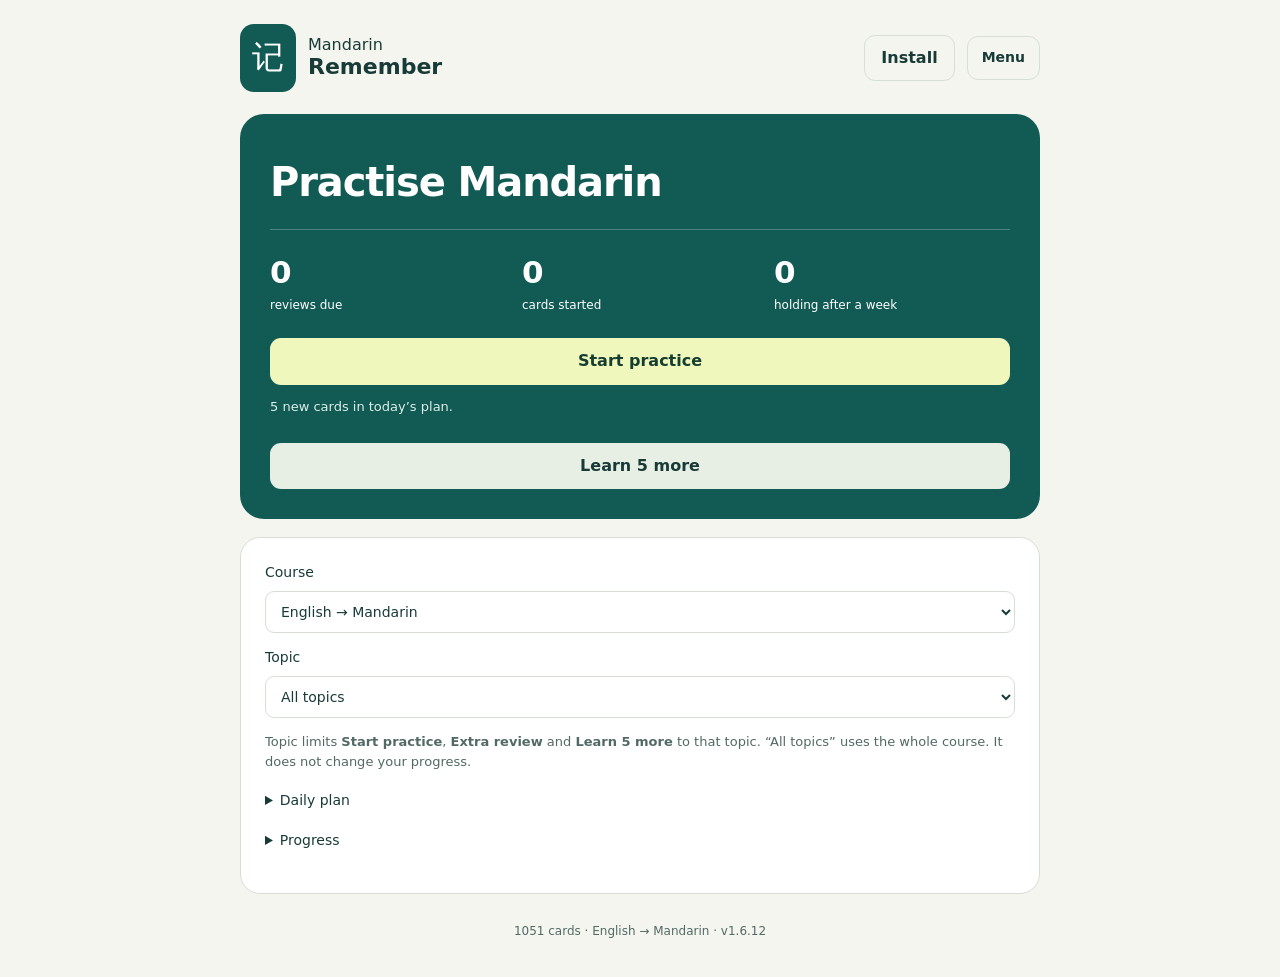
==== commit 9a76a7b5: "Select learned-word sentences dynamically during recall" ====
--- a/index.html
+++ b/index.html
@@ -21,8 +21,8 @@
 <section id="library" hidden><article class="panel"><div class="row"><h1>Phrasebook</h1><button class="quiet" id="libraryBack">Back</button></div><label>Search<input id="search" dir="auto" type="search" placeholder="孩子, haizi, child…"></label><p id="libraryAudioNote" class="small" hidden></p><p id="libraryCount" class="small"></p><p class="small">Words are grouped by topic. Tap a topic to jump to it.</p><div id="libraryTopics" class="row libraryTopics"></div><div id="libraryList"></div><button id="moreBtn" class="secondary">Show more</button></article></section>
 <section id="settings" hidden><article class="panel"><div class="row"><h1>Audio & backup</h1><button class="quiet" id="settingsBack">Back</button></div><label>Audio source<select id="audioMode"><option value="auto">Automatic</option><option value="device">Device voice</option><option value="online">Online voice</option></select></label><p id="audioExplanation" class="small"></p><label><span id="voiceLabel">Mandarin voice</span><select id="voiceSelect"><option value="">Automatic</option></select></label><div class="row"><button id="testAudio" class="secondary">Test normal</button><button id="testSlow" class="secondary">Test slow</button></div><p id="settingsAudioStatus" role="status" class="small"></p><hr><h2>Progress backup</h2><p class="small">For the selected course. Saved in this browser; export to keep a copy.</p><button id="exportBtn" class="primary">Export backup</button><label class="fileLabel">Import backup<input id="importFile" type="file" accept=".json,application/json"></label><div id="importPreview" hidden><p id="importInfo"></p><button id="confirmImport" class="again">Replace progress</button><button id="cancelImport" class="quiet">Cancel</button></div></article></section>
 <section id="install" hidden><article class="panel prose"><div class="row"><h1>Install on phone</h1><button id="installBack" class="quiet">Back</button></div><p id="installStatus" role="status"></p><button id="requestInstall" class="primary" hidden>Install app</button><div id="installSteps"><h2>Android · Chrome</h2><ol><li>Open this site in <b>Chrome</b>.</li><li>Tap Chrome’s <b>⋮</b> at the top right, beside the address bar.</li><li>Choose <b>Add to Home screen → Install</b> (or <b>Create shortcut</b>).</li></ol><p class="small">Use the browser’s ⋮, not this app’s Menu. If you opened the link inside another app, choose “Open in Chrome” first.</p><details><summary>iPhone · Safari</summary><p>Open in Safari → Share <b>↑</b> → Add to Home Screen → Add.</p></details></div></article></section>
-<section id="guide" hidden><article class="panel prose"><div class="row"><h1>Help</h1><button class="quiet" id="guideBack">Back</button></div><ol><li>Start with due reviews.</li><li>Say the answer before revealing it.</li><li>Rate that attempt. A hint counts as help.</li><li>Use <b>Learn 5 more</b> whenever you want more new cards.</li><li>Often (about 1 in 3), a full sentence appears — only when you have learned every scored word in it. Say it, or listen and recall its meaning; your grade updates every scored word. Sentences rotate and vary their words, are not learned as cards, and the answer breaks the sentence down, including new connecting words (not scored).</li><li>Use a phrase today. Come back tomorrow.</li></ol><details><summary>Ratings & reviews</summary><p>Missed: check the answer and retry later. Effortful: correct but hard. Got it: correct. Easy: immediate.</p><p>Speaking and understanding have separate schedules. Mistakes return sooner. Extra reviews do not delay scheduled reviews. The daily plan pauses new cards when reviews pile up; “Learn 5 more” lets you choose an extra batch.</p></details><details><summary>Pronunciation</summary><p id="pronunciationHelp"></p></details><details><summary>Why spaced recall?</summary><p>Retrieval and practice across days support retention. The app’s exact intervals are practical defaults.</p><ul><li><a href="https://learninglab.psych.purdue.edu/downloads/2008/2008_Karpicke_Roediger_Science.pdf" target="_blank" rel="noopener">Retrieval practice · Karpicke & Roediger</a></li><li><a href="https://www.psychologicalscience.org/publications/journals/pspi/learning-techniques.html" target="_blank" rel="noopener">Learning techniques · Dunlosky et al.</a></li><li><a href="https://digitalcommons.usf.edu/psy_facpub/1766/" target="_blank" rel="noopener">Spacing · Cepeda et al.</a></li></ul></details></article></section>
-</main><footer id="appVersion">1051 cards · English → Mandarin · v1.6.11</footer></div>
+<section id="guide" hidden><article class="panel prose"><div class="row"><h1>Help</h1><button class="quiet" id="guideBack">Back</button></div><ol><li>Start with due reviews.</li><li>Say the answer before revealing it.</li><li>Rate that attempt. A hint counts as help.</li><li>Use <b>Learn 5 more</b> whenever you want more new cards.</li><li>During recall, roughly every other task uses a sentence containing the word being reviewed, when a suitable sentence is available. Its scored words must already be learned; connecting words are explained with the answer. Sentence grades update the word schedules. Learn 5 more stays word-only, including its short recall steps. Extra review keeps due dates unchanged.</li><li>Use a phrase today. Come back tomorrow.</li></ol><details><summary>Ratings & reviews</summary><p>Missed: check the answer and retry later. Effortful: correct but hard. Got it: correct. Easy: immediate.</p><p>Speaking and understanding have separate schedules. Mistakes return sooner. Extra reviews do not delay scheduled reviews. The daily plan pauses new cards when reviews pile up; “Learn 5 more” lets you choose an extra batch.</p></details><details><summary>Pronunciation</summary><p id="pronunciationHelp"></p></details><details><summary>Why spaced recall?</summary><p>Retrieval and practice across days support retention. The app’s exact intervals are practical defaults.</p><ul><li><a href="https://learninglab.psych.purdue.edu/downloads/2008/2008_Karpicke_Roediger_Science.pdf" target="_blank" rel="noopener">Retrieval practice · Karpicke & Roediger</a></li><li><a href="https://www.psychologicalscience.org/publications/journals/pspi/learning-techniques.html" target="_blank" rel="noopener">Learning techniques · Dunlosky et al.</a></li><li><a href="https://digitalcommons.usf.edu/psy_facpub/1766/" target="_blank" rel="noopener">Spacing · Cepeda et al.</a></li></ul></details></article></section>
+</main><footer id="appVersion">1051 cards · English → Mandarin · v1.6.12</footer></div>
 <script id="courses-data" type="application/json">{"defaultCourse": "en-zh", "courses": [{"id": "en-zh", "label": "English → Mandarin", "progressId": "chinese-family-reviewed-1", "storageKey": "mandarin-remember:reviewed:v1", "source": {"name": "English", "lang": "en", "dir": "ltr", "translateCode": "en", "textLabel": "English"}, "target": {"name": "Mandarin", "textLabel": "Chinese", "lang": "zh-CN", "dir": "ltr", "translateCode": "zh-CN"}, "voiceLanguages": ["zh", "zh-CN", "zh-TW", "zh-SG", "cmn", "cmn-CN", "cmn-Hans-CN", "cmn-Hant-TW"], "testText": "你想喝水吗？", "pronunciationLabel": "Pinyin", "hintMode": "pinyin", "pronunciationHelp": "Pinyin keeps underlying third tones: nǐ hǎo starts with a rising tone in speech. 一/不 show common spoken changes; unmarked syllables are neutral. Listen to whole phrases. Ask a Mandarin speaker for feedback—the app doesn’t grade your voice.", "searchPlaceholder": "孩子, haizi, child…", "localSpeechHelper": true, "mark": "记", "onlineSpeech": {"provider": "google-translate", "language": "zh-CN"}, "cards": [{"id": "zh-45f1364f08aed165", "text": "妈妈", "pronunciation": "māma", "meaning": "mom", "category": "Family"}, {"id": "zh-d45ce71dd359d0e7", "text": "爸爸", "pronunciation": "bàba", "meaning": "dad", "category": "Family"}, {"id": "zh-5f887419f463425a", "text": "孩子", "pronunciation": "háizi", "meaning": "child", "category": "Family"}, {"id": "zh-44dd6014a532924b", "text": "大人", "pronunciation": "dàren", "meaning": "adult / grown-up", "category": "Family"}, {"id": "zh-da5a634993e1ba9b", "text": "宝宝", "pronunciation": "bǎobao", "meaning": "baby", "category": "Family"}, {"id": "zh-6d9120865dc58fe4", "text": "尿布", "pronunciation": "niàobù", "meaning": "diaper / nappy", "category": "Kids & Play"}, {"id": "zh-1831dbd6e20e64bd", "text": "婴儿车", "pronunciation": "yīng'érchē", "meaning": "stroller / pram", "category": "Kids & Play"}, {"id": "zh-b50dde9bb88540ba", "text": "奶奶", "pronunciation": "nǎinai", "meaning": "grandma / grandmother (dad's mother; paternal)", "category": "Family", "usage": "Dad's mother: paternal grandmother. Mom's mother is 外婆 (wàipó), also called 姥姥 (lǎolao).", "examples": [{"text": "这是我奶奶。", "pronunciation": "zhè shì wǒ nǎinai.", "meaning": "This is my grandma (dad's mother)."}]}, {"id": "zh-05a394a5779b1ee5", "text": "爷爷", "pronunciation": "yéye", "meaning": "grandpa / grandfather (dad's father; paternal)", "category": "Family", "usage": "Dad's father: paternal grandfather. Mom's father is 外公 (wàigōng), also called 姥爷 (lǎoye).", "examples": [{"text": "这是我爷爷。", "pronunciation": "zhè shì wǒ yéye.", "meaning": "This is my grandpa (dad's father)."}]}, {"id": "zh-88e9f2870ecc116d", "text": "外婆", "pronunciation": "wàipó", "meaning": "grandma / grandmother (mom's mother; maternal)", "category": "Family", "usage": "Mom's mother: maternal grandmother. 姥姥 (lǎolao) is another common name, especially in northern China. Family and regional preferences vary.", "examples": [{"text": "这是我外婆。", "pronunciation": "zhè shì wǒ wàipó.", "meaning": "This is my grandma (mom's mother)."}]}, {"id": "zh-7f6df41f6d33eb2e", "text": "这是我外婆。", "pronunciation": "zhè shì wǒ wàipó.", "meaning": "This is my grandma (mom's mother).", "category": "Family"}, {"id": "zh-ef0cdc594035bea0", "text": "外公", "pronunciation": "wàigōng", "meaning": "grandpa / grandfather (mom's father; maternal)", "category": "Family", "usage": "Mom's father: maternal grandfather. 姥爷 (lǎoye) is another common name, especially in northern China. Family and regional preferences vary.", "examples": [{"text": "这是我外公。", "pronunciation": "zhè shì wǒ wàigōng.", "meaning": "This is my grandpa (mom's father)."}]}, {"id": "zh-b61af699e9ba612a", "text": "这是我外公。", "pronunciation": "zhè shì wǒ wàigōng.", "meaning": "This is my grandpa (mom's father).", "category": "Family"}, {"id": "zh-e1d2a9310891c22f", "text": "吃饭", "pronunciation": "chīfàn", "meaning": "eat / have a meal", "category": "Food"}, {"id": "zh-a8720cdfc7de0556", "text": "喝水", "pronunciation": "hēshuǐ", "meaning": "drink water", "category": "Food"}, {"id": "zh-fdaa26ac8943d4a4", "text": "我想喝水", "pronunciation": "wǒ xiǎng hē shuǐ", "meaning": "I want to drink water", "category": "Food", "sentence": true}, {"id": "zh-0148aa8ffb7148d8", "text": "好吃", "pronunciation": "hǎochī", "meaning": "tasty / delicious", "category": "Food"}, {"id": "zh-5f365d2c8e517cb9", "text": "饿", "pronunciation": "è", "meaning": "hungry", "category": "Feelings"}, {"id": "zh-a218fbeb5e09defb", "text": "饱", "pronunciation": "bǎo", "meaning": "full (after eating)", "category": "Feelings"}, {"id": "zh-0e3a6bb16bb0daf1", "text": "我吃饱了。", "pronunciation": "wǒ chī bǎo le.", "meaning": "I've had enough to eat / I'm full.", "category": "Feelings"}, {"id": "zh-61dd48f58b0707c0", "text": "我饿了", "pronunciation": "wǒ è le", "meaning": "I'm hungry", "category": "Feelings", "sentence": true}, {"id": "zh-3dcae0ae0b0e7af5", "text": "渴", "pronunciation": "kě", "meaning": "thirsty", "category": "Feelings"}, {"id": "zh-73ed236004d3e7c6", "text": "我渴了", "pronunciation": "wǒ kě le", "meaning": "I'm thirsty", "category": "Feelings", "sentence": true}, {"id": "zh-a8b43ae9fdc84d1a", "text": "累", "pronunciation": "lèi", "meaning": "tired", "category": "Feelings"}, {"id": "zh-df6a19a0c7a5ac78", "text": "我累了", "pronunciation": "wǒ lèi le", "meaning": "I'm tired", "category": "Feelings", "sentence": true}, {"id": "zh-6e067999e2407ee3", "text": "开心", "pronunciation": "kāixīn", "meaning": "happy", "category": "Feelings"}, {"id": "zh-4eeae343b29c2ef2", "text": "兴奋", "pronunciation": "xīngfèn", "meaning": "excited", "category": "Feelings"}, {"id": "zh-b4ae3bd8b86dd3a9", "text": "失望", "pronunciation": "shīwàng", "meaning": "disappointed", "category": "Feelings"}, {"id": "zh-b38a4b4c3335f2d4", "text": "睡觉", "pronunciation": "shuìjiào", "meaning": "sleep / go to bed", "category": "Home & Routine", "usage": "Sleeping or going to bed. “Sleepy” is 困 (kùn).", "examples": [{"text": "我想睡觉。", "pronunciation": "wǒ xiǎng shuìjiào.", "meaning": "I want to sleep."}, {"text": "该睡觉了。", "pronunciation": "gāi shuìjiào le.", "meaning": "It's time for bed."}]}, {"id": "zh-e9965691b0f416f2", "text": "睡着了", "pronunciation": "shuìzháo le", "meaning": "fell asleep / is asleep now", "category": "Home & Routine", "usage": "Falling asleep or now being asleep. 着 is pronounced zháo here; it is not the neutral-tone aspect particle zhe.", "examples": [{"text": "宝宝睡着了。", "pronunciation": "bǎobao shuìzháo le.", "meaning": "The baby has fallen asleep."}]}, {"id": "zh-2f55ef3ef510fd6e", "text": "宝宝睡着了。", "pronunciation": "bǎobao shuìzháo le.", "meaning": "The baby has fallen asleep.", "category": "Home & Routine"}, {"id": "zh-0210e87252468059", "text": "我想睡觉", "pronunciation": "wǒ xiǎng shuìjiào", "meaning": "I want to sleep", "category": "Home & Routine", "sentence": true}, {"id": "zh-96f512f980046bf6", "text": "起床", "pronunciation": "qǐchuáng", "meaning": "get up / get out of bed", "category": "Home & Routine", "usage": "Getting out of bed, not standing up from a chair. The same verb works in a statement or a command; Mandarin does not conjugate it.", "examples": [{"text": "我每天早上六点起床。", "pronunciation": "wǒ měitiān zǎoshang liù diǎn qǐchuáng.", "meaning": "I get up at six every morning."}, {"text": "亚历克斯，起床了！", "pronunciation": "Yàlìkèsī, qǐchuáng le!", "meaning": "Alex, time to get up!"}]}, {"id": "zh-5399e753ba4be059", "text": "我起床了。", "pronunciation": "wǒ qǐchuáng le.", "meaning": "I'm up / I've gotten out of bed.", "category": "Home & Routine", "usage": "Means you have gotten out of bed. If you are only awake, say 我醒了 (wǒ xǐng le).", "examples": [{"text": "该起床了。", "pronunciation": "gāi qǐchuáng le.", "meaning": "It's time to get up."}]}, {"id": "zh-14c11cf26c2ba255", "text": "该起床了。", "pronunciation": "gāi qǐchuáng le.", "meaning": "It's time to get up.", "category": "Home & Routine"}, {"id": "zh-40b3dbc4ae2f7d3a", "text": "醒来", "pronunciation": "xǐnglái", "meaning": "wake up (stop sleeping)", "category": "Home & Routine", "usage": "Waking up is different from getting out of bed (起床). You can be awake and still in bed.", "examples": [{"text": "我醒了。", "pronunciation": "wǒ xǐng le.", "meaning": "I'm awake now."}]}, {"id": "zh-16a598b92497f04a", "text": "我醒了。", "pronunciation": "wǒ xǐng le.", "meaning": "I'm awake now.", "category": "Home & Routine"}, {"id": "zh-9a6ce4cf2cab6307", "text": "回家", "pronunciation": "huí jiā", "meaning": "go / come home", "category": "Home & Routine", "usage": "Returning home. English “go” or “come” depends on the speaker's viewpoint.", "examples": [{"text": "我先回家了。", "pronunciation": "wǒ xiān huí jiā le.", "meaning": "I'm heading home now."}, {"text": "你几点回家？", "pronunciation": "nǐ jǐ diǎn huí jiā?", "meaning": "What time are you coming home?"}]}, {"id": "zh-91187d0a2f72845e", "text": "我要回家", "pronunciation": "wǒ yào huí jiā", "meaning": "I want to go home", "category": "Home & Routine", "sentence": true}, {"id": "zh-6e2c77f393e41e1b", "text": "在哪里", "pronunciation": "zài nǎlǐ", "meaning": "Where is it? / Where? (subject supplied by context)", "category": "Common Phrases"}, {"id": "zh-c1b52e0e64a33dea", "text": "什么", "pronunciation": "shénme", "meaning": "what", "category": "Common Phrases"}, {"id": "zh-056b9c626275cd54", "text": "谁", "pronunciation": "shéi", "meaning": "who", "category": "Common Phrases"}, {"id": "zh-79464926d367a9b9", "text": "哪个", "pronunciation": "nǎge", "meaning": "which one", "category": "Common Phrases"}, {"id": "zh-5ee8091a38eee188", "text": "怎么", "pronunciation": "zěnme", "meaning": "how / in what way", "category": "Common Phrases"}, {"id": "zh-1b919bb47883c5cf", "text": "为什么", "pronunciation": "wèishénme", "meaning": "why", "category": "Common Phrases"}, {"id": "zh-fb8f01cb6d4be28b", "text": "多少", "pronunciation": "duōshao", "meaning": "how much / how many", "category": "Common Phrases", "usage": "Asks about quantity. Add 钱 (qián) when asking a price.", "examples": [{"text": "你家有多少本书？", "pronunciation": "nǐ jiā yǒu duōshao běn shū?", "meaning": "How many books do you have at home?"}, {"text": "这个多少钱？", "pronunciation": "zhège duōshao qián?", "meaning": "How much does this cost?"}]}, {"id": "zh-31b86e9372ca7d41", "text": "我不知道", "pronunciation": "wǒ bù zhīdào", "meaning": "I don't know", "category": "Common Phrases", "sentence": true}, {"id": "zh-54673ea53c1f20ad", "text": "我知道", "pronunciation": "wǒ zhīdào", "meaning": "I know", "category": "Common Phrases", "sentence": true, "usage": "Knowing a fact. Recognizing or knowing a person uses 认识 (rènshi).", "examples": [{"text": "我知道他住在哪儿。", "pronunciation": "wǒ zhīdào tā zhù zài nǎr.", "meaning": "I know where he lives."}]}, {"id": "zh-4f617edf450f4b3f", "text": "等一下", "pronunciation": "děng yíxià", "meaning": "wait a moment", "category": "Common Phrases"}, {"id": "zh-c22e553bd8c207d3", "text": "快一点", "pronunciation": "kuài yìdiǎn", "meaning": "a little faster / hurry up", "category": "Common Phrases"}, {"id": "zh-68a44f3d6dec3634", "text": "慢一点", "pronunciation": "màn yìdiǎn", "meaning": "a little slower", "category": "Common Phrases"}, {"id": "zh-1bf7ac688560d3b0", "text": "谢谢", "pronunciation": "xièxie", "meaning": "thank you", "category": "Common Phrases", "featured": 13}, {"id": "zh-73cc81388c9bd644", "text": "对不起", "pronunciation": "duìbuqǐ", "meaning": "sorry", "category": "Common Phrases"}, {"id": "zh-e8b44a5169b8ab96", "text": "没关系", "pronunciation": "méiguānxi", "meaning": "it's okay / no problem", "category": "Common Phrases", "usage": "Reassures someone after an apology or minor problem. It does not literally mean “no relationship” in this use.", "examples": [{"text": "没关系，下次小心一点。", "pronunciation": "méi guānxi, xià cì xiǎoxīn yìdiǎn.", "meaning": "It's okay. Be more careful next time."}]}, {"id": "zh-0ef5c86fab94f13a", "text": "可以", "pronunciation": "kěyǐ", "meaning": "can / may; okay (permission or possibility)", "category": "Common Phrases", "usage": "Often permission or an acceptable option. Learned ability, such as speaking a language, usually uses 会 (huì).", "examples": [{"text": "我可以坐这里吗？", "pronunciation": "wǒ kěyǐ zuò zhèlǐ ma?", "meaning": "May I sit here?"}, {"text": "可以。", "pronunciation": "kěyǐ.", "meaning": "Yes, that's fine."}]}, {"id": "zh-3a9acd46804b5830", "text": "可以吗？", "pronunciation": "kěyǐ ma?", "meaning": "Is that okay / may I?", "category": "Common Phrases"}, {"id": "zh-aaf6f7c76d350c53", "text": "不可以", "pronunciation": "bù kěyǐ", "meaning": "not allowed / not okay", "category": "Common Phrases", "usage": "Usually a restriction, rather than lack of skill. “I can't swim” is 我不会游泳 (wǒ bú huì yóuyǒng).", "examples": [{"text": "这里不可以停车。", "pronunciation": "zhèlǐ bù kěyǐ tíngchē.", "meaning": "Parking isn't allowed here."}]}, {"id": "zh-c0ad5411b19cfcba", "text": "我爱你", "pronunciation": "wǒ ài nǐ", "meaning": "I love you", "category": "Family", "sentence": true}, {"id": "zh-f5261ae14a3d7d90", "text": "小心", "pronunciation": "xiǎoxīn", "meaning": "be careful", "category": "Common Phrases"}, {"id": "zh-6cf70b7c4fa3c4b4", "text": "哥哥", "pronunciation": "gēge", "meaning": "older brother", "category": "Family"}, {"id": "zh-d25622289ef32c86", "text": "姐姐", "pronunciation": "jiějie", "meaning": "older sister", "category": "Family"}, {"id": "zh-cf0af76ceb03b3ad", "text": "弟弟", "pronunciation": "dìdi", "meaning": "younger brother", "category": "Family"}, {"id": "zh-dd663fa55681eed7", "text": "妹妹", "pronunciation": "mèimei", "meaning": "younger sister", "category": "Family"}, {"id": "zh-789f61dbfcc7a2d2", "text": "红色", "pronunciation": "hóngsè", "meaning": "red", "category": "Colors"}, {"id": "zh-67035e6b7f82acdb", "text": "蓝色", "pronunciation": "lánsè", "meaning": "blue", "category": "Colors"}, {"id": "zh-30c83dc25b12c32c", "text": "绿色", "pronunciation": "lǜsè", "meaning": "green", "category": "Colors"}, {"id": "zh-d451c07d739b3306", "text": "黄色", "pronunciation": "huángsè", "meaning": "yellow", "category": "Colors"}, {"id": "zh-ed7d2c54184be5f5", "text": "黑色", "pronunciation": "hēisè", "meaning": "black", "category": "Colors"}, {"id": "zh-f56e7eff58bf730d", "text": "白色", "pronunciation": "báisè", "meaning": "white", "category": "Colors"}, {"id": "zh-dbd379b39f0d3537", "text": "粉色", "pronunciation": "fěnsè", "meaning": "pink", "category": "Colors"}, {"id": "zh-2ed9c6fabac2013a", "text": "紫色", "pronunciation": "zǐsè", "meaning": "purple", "category": "Colors"}, {"id": "zh-aa1e899dd35771b0", "text": "橙色", "pronunciation": "chéngsè", "meaning": "orange", "category": "Colors"}, {"id": "zh-051e67d913f4a72e", "text": "灰色", "pronunciation": "huīsè", "meaning": "gray", "category": "Colors"}, {"id": "zh-e233a13a49e51106", "text": "米饭", "pronunciation": "mǐfàn", "meaning": "cooked rice", "category": "Food"}, {"id": "zh-0b5480e007c777a7", "text": "面条", "pronunciation": "miàntiáo", "meaning": "noodles", "category": "Food"}, {"id": "zh-e9f5b71a472d27bb", "text": "鸡蛋", "pronunciation": "jīdàn", "meaning": "egg", "category": "Food"}, {"id": "zh-b892a42b9695881d", "text": "牛奶", "pronunciation": "niúnǎi", "meaning": "milk", "category": "Food"}, {"id": "zh-50537dab76505dfc", "text": "苹果", "pronunciation": "píngguǒ", "meaning": "apple", "category": "Food"}, {"id": "zh-dbf9f9c94fc90b7c", "text": "香蕉", "pronunciation": "xiāngjiāo", "meaning": "banana", "category": "Food"}, {"id": "zh-2f79e1fce5422a84", "text": "肉", "pronunciation": "ròu", "meaning": "meat", "category": "Food"}, {"id": "zh-45f0c2d97be1214d", "text": "菜", "pronunciation": "cài", "meaning": "vegetable / dish", "category": "Food", "usage": "Can mean vegetables or a prepared dish, including meat dishes.", "examples": [{"text": "多吃点菜。", "pronunciation": "duō chī diǎn cài.", "meaning": "Eat some more vegetables."}, {"text": "我们点了三个菜。", "pronunciation": "wǒmen diǎn le sān ge cài.", "meaning": "We ordered three dishes."}]}, {"id": "zh-27c180751ad60f8c", "text": "水果", "pronunciation": "shuǐguǒ", "meaning": "fruit", "category": "Food"}, {"id": "zh-327b54d04f71f212", "text": "水", "pronunciation": "shuǐ", "meaning": "water", "category": "Food", "featured": 7}, {"id": "zh-35ce82d20a4c0c12", "text": "热水", "pronunciation": "rèshuǐ", "meaning": "hot water", "category": "Food"}, {"id": "zh-99f45e03f66e7c0d", "text": "凉水", "pronunciation": "liángshuǐ", "meaning": "cool / cold water (not necessarily chilled)", "category": "Food", "usage": "Cool or cold water, without necessarily being refrigerated. 冰水 (bīngshuǐ) is iced or very cold water.", "examples": [{"text": "我想喝点凉水。", "pronunciation": "wǒ xiǎng hē diǎn liángshuǐ.", "meaning": "I'd like some cool water."}]}, {"id": "zh-6b1311e9a899a0d4", "text": "矿泉水", "pronunciation": "kuàngquánshuǐ", "meaning": "mineral water", "category": "Food"}, {"id": "zh-7e005ba311f86fa7", "text": "茶", "pronunciation": "chá", "meaning": "tea", "category": "Food"}, {"id": "zh-5fcaf1452472773f", "text": "高兴", "pronunciation": "gāoxìng", "meaning": "glad / pleased", "category": "Feelings", "featured": 11}, {"id": "zh-1080332a28b0e082", "text": "生气", "pronunciation": "shēngqì", "meaning": "angry", "category": "Feelings"}, {"id": "zh-571a5f62065064b1", "text": "害怕", "pronunciation": "hàipà", "meaning": "afraid", "category": "Feelings"}, {"id": "zh-313c224671ff5c9e", "text": "紧张", "pronunciation": "jǐnzhāng", "meaning": "nervous / tense", "category": "Feelings"}, {"id": "zh-102f7d8002fe533f", "text": "放心", "pronunciation": "fàngxīn", "meaning": "feel reassured / stop worrying", "category": "Feelings"}, {"id": "zh-2c7ba1fafcd4d6dd", "text": "别紧张。", "pronunciation": "bié jǐnzhāng.", "meaning": "Don't be nervous.", "category": "Feelings"}, {"id": "zh-668ce09171c3021a", "text": "难过", "pronunciation": "nánguò", "meaning": "sad / upset", "category": "Feelings"}, {"id": "zh-6a007737421eae83", "text": "困", "pronunciation": "kùn", "meaning": "sleepy", "category": "Feelings"}, {"id": "zh-b1e179f5622eeea5", "text": "疼", "pronunciation": "téng", "meaning": "hurt / ache; painful", "category": "Feelings", "usage": "For physical pain. To injure someone or get injured, use other expressions, such as 受伤 (shòushāng).", "examples": [{"text": "我的脚很疼。", "pronunciation": "wǒ de jiǎo hěn téng.", "meaning": "My foot really hurts."}]}, {"id": "zh-653b04330b75751f", "text": "喜欢", "pronunciation": "xǐhuan", "meaning": "like", "category": "Feelings"}, {"id": "zh-490bfe52ad554086", "text": "我喜欢这个", "pronunciation": "wǒ xǐhuan zhège", "meaning": "I like this", "category": "Feelings", "sentence": true}, {"id": "zh-e06217a18ce16d6b", "text": "不喜欢", "pronunciation": "bù xǐhuan", "meaning": "don't like", "category": "Feelings"}, {"id": "zh-635f7bc88ce1d2c7", "text": "我不喜欢这个", "pronunciation": "wǒ bù xǐhuan zhège", "meaning": "I don't like this", "category": "Feelings", "sentence": true}, {"id": "zh-c8ae97be80f3867c", "text": "家", "pronunciation": "jiā", "meaning": "home / family", "category": "Home & Routine", "usage": "Can refer to a home or the family living there. 家人 (jiārén) means family members.", "examples": [{"text": "我在家。", "pronunciation": "wǒ zài jiā.", "meaning": "I'm at home."}, {"text": "我家有四口人。", "pronunciation": "wǒ jiā yǒu sì kǒu rén.", "meaning": "There are four people in my family."}]}, {"id": "zh-96b2d406041bbf38", "text": "房间", "pronunciation": "fángjiān", "meaning": "room", "category": "Home & Routine"}, {"id": "zh-c90c647032879fde", "text": "卧室", "pronunciation": "wòshì", "meaning": "bedroom", "category": "Home & Routine"}, {"id": "zh-189a9873c2869253", "text": "阳台", "pronunciation": "yángtái", "meaning": "balcony", "category": "Home & Routine"}, {"id": "zh-9d743810c4b56fb3", "text": "楼上", "pronunciation": "lóushàng", "meaning": "upstairs", "category": "Home & Routine"}, {"id": "zh-d981cd0d3684893e", "text": "楼下", "pronunciation": "lóuxià", "meaning": "downstairs", "category": "Home & Routine"}, {"id": "zh-66a03a3ae3a13db9", "text": "楼梯", "pronunciation": "lóutī", "meaning": "stairs", "category": "Home & Routine"}, {"id": "zh-c4d0aea9e2da2f9f", "text": "电梯", "pronunciation": "diàntī", "meaning": "elevator / lift", "category": "Home & Routine"}, {"id": "zh-a407325e0081cb7d", "text": "门", "pronunciation": "mén", "meaning": "door", "category": "Home & Routine"}, {"id": "zh-da098a22509a9187", "text": "窗户", "pronunciation": "chuānghu", "meaning": "window", "category": "Home & Routine"}, {"id": "zh-6d132744a95cf394", "text": "钥匙", "pronunciation": "yàoshi", "meaning": "key", "category": "Home & Routine"}, {"id": "zh-3b2e57ba5da52476", "text": "忘带钥匙了。", "pronunciation": "wàng dài yàoshi le.", "meaning": "I forgot to bring my keys.", "category": "Home & Routine"}, {"id": "zh-5cfd73078e3aaf3f", "text": "床", "pronunciation": "chuáng", "meaning": "bed", "category": "Home & Routine"}, {"id": "zh-84fc114618ec7257", "text": "枕头", "pronunciation": "zhěntou", "meaning": "pillow", "category": "Home & Routine"}, {"id": "zh-64569c7e08abbee1", "text": "被子", "pronunciation": "bèizi", "meaning": "quilt / duvet", "category": "Home & Routine"}, {"id": "zh-8509abd16c765100", "text": "床单", "pronunciation": "chuángdān", "meaning": "bedsheet", "category": "Home & Routine"}, {"id": "zh-81251d98367d0ff2", "text": "洗澡", "pronunciation": "xǐzǎo", "meaning": "take a bath / shower", "category": "Home & Routine", "usage": "Covers showering and bathing; it does not specify a bathtub.", "examples": [{"text": "我每天晚上洗澡。", "pronunciation": "wǒ měitiān wǎnshang xǐzǎo.", "meaning": "I shower every evening."}]}, {"id": "zh-c471aae1a90d63b1", "text": "毛巾", "pronunciation": "máojīn", "meaning": "towel", "category": "Home & Routine"}, {"id": "zh-247d71e18ca631b2", "text": "肥皂", "pronunciation": "féizào", "meaning": "soap", "category": "Home & Routine"}, {"id": "zh-7d3019679d09e8f5", "text": "洗发水", "pronunciation": "xǐfàshuǐ", "meaning": "shampoo", "category": "Home & Routine"}, {"id": "zh-d7b656497de700a0", "text": "吹头发", "pronunciation": "chuī tóufa", "meaning": "blow-dry one's hair", "category": "Home & Routine"}, {"id": "zh-b4ffef701723d1f3", "text": "刷牙", "pronunciation": "shuāyá", "meaning": "brush teeth", "category": "Home & Routine"}, {"id": "zh-aeb4c474be567690", "text": "牙刷", "pronunciation": "yáshuā", "meaning": "toothbrush", "category": "Home & Routine"}, {"id": "zh-31789e1528f85b15", "text": "牙膏", "pronunciation": "yágāo", "meaning": "toothpaste", "category": "Home & Routine"}, {"id": "zh-11a125593d9c7476", "text": "洗脸", "pronunciation": "xǐ liǎn", "meaning": "wash one's face", "category": "Home & Routine"}, {"id": "zh-cbae1e69551b0f78", "text": "穿衣服", "pronunciation": "chuān yīfu", "meaning": "get dressed", "category": "Home & Routine", "usage": "Can describe putting clothes on or wearing them; context tells you which.", "examples": [{"text": "快穿衣服，我们要走了。", "pronunciation": "kuài chuān yīfu, wǒmen yào zǒu le.", "meaning": "Get dressed quickly; we're leaving."}, {"text": "他今天穿黑色的衣服。", "pronunciation": "tā jīntiān chuān hēisè de yīfu.", "meaning": "He's wearing black today."}]}, {"id": "zh-d1147b647ff1a523", "text": "出去", "pronunciation": "chūqù", "meaning": "go out", "category": "Home & Routine", "usage": "Moving out, away from where the speaker is. “Come out” is 出来 (chūlai).", "examples": [{"text": "我出去买点东西。", "pronunciation": "wǒ chūqù mǎi diǎn dōngxi.", "meaning": "I'm going out to buy a few things."}]}, {"id": "zh-5a490d99246de50a", "text": "进来", "pronunciation": "jìnlái", "meaning": "come in", "category": "Home & Routine", "usage": "Moving in toward the speaker, who is inside. “Go in” is 进去 (jìnqu).", "examples": [{"text": "请进来。", "pronunciation": "qǐng jìnlai.", "meaning": "Please come in."}]}, {"id": "zh-30d4711445a2d3f9", "text": "坐下", "pronunciation": "zuòxià", "meaning": "sit down", "category": "Home & Routine", "usage": "The action of sitting down. Add 请 (qǐng) for a polite invitation.", "examples": [{"text": "请坐下。", "pronunciation": "qǐng zuò xià.", "meaning": "Please sit down."}]}, {"id": "zh-2f8fd89f615c37ef", "text": "站起来", "pronunciation": "zhàn qǐlai", "meaning": "stand up (from sitting or lying down)", "category": "Home & Routine", "usage": "Standing up from sitting or lying down. Getting out of bed in the morning is 起床 (qǐchuáng).", "examples": [{"text": "请站起来。", "pronunciation": "qǐng zhàn qǐlai.", "meaning": "Please stand up."}]}, {"id": "zh-8c27f26a1be2f4fc", "text": "躺下", "pronunciation": "tǎng xià", "meaning": "lie down", "category": "Home & Routine"}, {"id": "zh-8d2697d27fce9337", "text": "坐一会儿吧。", "pronunciation": "zuò yíhuìr ba.", "meaning": "Have a seat for a while.", "category": "Home & Routine"}, {"id": "zh-670d9743542cae3e", "text": "你好", "pronunciation": "nǐ hǎo", "meaning": "hello", "category": "Common Phrases", "featured": 9}, {"id": "zh-3cc2e31eb28e3377", "text": "早上好", "pronunciation": "zǎoshang hǎo", "meaning": "good morning", "category": "Common Phrases"}, {"id": "zh-7196ef2fbde2c02f", "text": "晚安", "pronunciation": "wǎn'ān", "meaning": "good night", "category": "Common Phrases"}, {"id": "zh-be10ea8c4e5d464c", "text": "你好吗", "pronunciation": "nǐ hǎo ma", "meaning": "how are you?", "category": "Common Phrases", "sentence": true}, {"id": "zh-0e81c06652f02fff", "text": "我很好", "pronunciation": "wǒ hěn hǎo", "meaning": "I'm fine / doing well", "category": "Common Phrases", "sentence": true}, {"id": "zh-e54e5c8db870f6b7", "text": "没事", "pronunciation": "méishì", "meaning": "it's nothing / I'm okay", "category": "Common Phrases", "usage": "Can reassure someone that you are okay or that nothing is wrong. It can also mean having nothing to do.", "examples": [{"text": "别担心，我没事。", "pronunciation": "bié dānxīn, wǒ méi shì.", "meaning": "Don't worry. I'm okay."}]}, {"id": "zh-46c203e08ee64dda", "text": "没问题。", "pronunciation": "méi wèntí.", "meaning": "No problem / that's fine.", "category": "Common Phrases"}, {"id": "zh-ae0317813dba8fef", "text": "真的吗", "pronunciation": "zhēn de ma", "meaning": "really?", "category": "Common Phrases"}, {"id": "zh-0002e2d87fe9c9ab", "text": "当然", "pronunciation": "dāngrán", "meaning": "of course", "category": "Common Phrases"}, {"id": "zh-22e840cf333b0beb", "text": "给我", "pronunciation": "gěi wǒ", "meaning": "give it to me (direct request)", "category": "Common Phrases", "featured": 6, "usage": "On its own this can sound demanding. Add 请 (qǐng) or phrase it as a question to soften it.", "examples": [{"text": "请把那本书给我。", "pronunciation": "qǐng bǎ nà běn shū gěi wǒ.", "meaning": "Please give me that book."}]}, {"id": "zh-239c77bec946e7a8", "text": "来这里", "pronunciation": "lái zhèlǐ", "meaning": "come here", "category": "Common Phrases"}, {"id": "zh-51a75f4634dfa859", "text": "一", "pronunciation": "yī", "meaning": "one", "category": "Numbers"}, {"id": "zh-084b42f6e95e4e65", "text": "二", "pronunciation": "èr", "meaning": "two", "category": "Numbers"}, {"id": "zh-83385d2edafe28d4", "text": "两", "pronunciation": "liǎng", "meaning": "two (usually before a measure word)", "category": "Numbers", "usage": "Usually used before a measure word: 两个苹果. 二 is used in counting and numbers such as 二十 (twenty).", "examples": [{"text": "两个苹果", "pronunciation": "liǎng ge píngguǒ", "meaning": "two apples"}]}, {"id": "zh-a4c3313deb180960", "text": "三", "pronunciation": "sān", "meaning": "three", "category": "Numbers"}, {"id": "zh-754a9d5828d502f1", "text": "四", "pronunciation": "sì", "meaning": "four", "category": "Numbers"}, {"id": "zh-c9b87f516a38ea36", "text": "五", "pronunciation": "wǔ", "meaning": "five", "category": "Numbers"}, {"id": "zh-de07b5383874b2a3", "text": "六", "pronunciation": "liù", "meaning": "six", "category": "Numbers"}, {"id": "zh-1b0542878c67f6cd", "text": "七", "pronunciation": "qī", "meaning": "seven", "category": "Numbers"}, {"id": "zh-2c467d3673926b20", "text": "八", "pronunciation": "bā", "meaning": "eight", "category": "Numbers"}, {"id": "zh-df897da6e02ecd30", "text": "九", "pronunciation": "jiǔ", "meaning": "nine", "category": "Numbers"}, {"id": "zh-fc7edd399a5c4b93", "text": "十", "pronunciation": "shí", "meaning": "ten", "category": "Numbers"}, {"id": "zh-142646ce3064eee6", "text": "丈夫", "pronunciation": "zhàngfu", "meaning": "husband", "category": "Family"}, {"id": "zh-55c4fadb327e49a5", "text": "妻子", "pronunciation": "qīzi", "meaning": "wife", "category": "Family"}, {"id": "zh-9231b93fd67f48d7", "text": "儿子", "pronunciation": "érzi", "meaning": "son", "category": "Family"}, {"id": "zh-115425d59e4ae5f5", "text": "女儿", "pronunciation": "nǚ'ér", "meaning": "daughter", "category": "Family"}, {"id": "zh-3aea6dc123efe59a", "text": "叔叔", "pronunciation": "shūshu", "meaning": "father's younger brother; uncle (also a friendly address for an adult man)", "category": "Family", "usage": "Your father's younger brother; children also use it politely for unrelated adult men. Father's older brother is 伯伯 (bóbo).", "examples": [{"text": "这是我叔叔，他是我爸爸的弟弟。", "pronunciation": "zhè shì wǒ shūshu, tā shì wǒ bàba de dìdi.", "meaning": "This is my uncle, my dad's younger brother."}]}, {"id": "zh-1574b2157a28a423", "text": "阿姨", "pronunciation": "āyí", "meaning": "auntie (an adult woman); maternal aunt in some usage", "category": "Family", "usage": "Used by children for adult women, and for some caregivers or household helpers. It can also mean a maternal aunt; usage varies.", "examples": [{"text": "阿姨好！", "pronunciation": "āyí hǎo!", "meaning": "Hello, Auntie! (A child's polite greeting to an adult woman.)"}]}, {"id": "zh-677aad1a0ee44cd6", "text": "朋友", "pronunciation": "péngyou", "meaning": "friend", "category": "Family"}, {"id": "zh-9baff1803c0a813d", "text": "家人", "pronunciation": "jiārén", "meaning": "family members", "category": "Family"}, {"id": "zh-353f503b0dcdf9bc", "text": "一家人", "pronunciation": "yì jiā rén", "meaning": "a family / the whole family", "category": "Family"}, {"id": "zh-4ae988a29c1f702c", "text": "厨房", "pronunciation": "chúfáng", "meaning": "kitchen", "category": "Home & Routine"}, {"id": "zh-c151cdea798412bc", "text": "客厅", "pronunciation": "kètīng", "meaning": "living room", "category": "Home & Routine"}, {"id": "zh-0931742a4f77321b", "text": "厕所", "pronunciation": "cèsuǒ", "meaning": "toilet / bathroom", "category": "Home & Routine"}, {"id": "zh-306de547695f668d", "text": "桌子", "pronunciation": "zhuōzi", "meaning": "table", "category": "Home & Routine"}, {"id": "zh-e57f49ca9c8120c9", "text": "椅子", "pronunciation": "yǐzi", "meaning": "chair", "category": "Home & Routine"}, {"id": "zh-961085f3c7ef705a", "text": "沙发", "pronunciation": "shāfā", "meaning": "sofa", "category": "Home & Routine"}, {"id": "zh-4b203b767ba0aabf", "text": "柜子", "pronunciation": "guìzi", "meaning": "cabinet / cupboard", "category": "Home & Routine"}, {"id": "zh-e1a4f5479f90d5f5", "text": "镜子", "pronunciation": "jìngzi", "meaning": "mirror", "category": "Home & Routine"}, {"id": "zh-28656d470286ce04", "text": "灯", "pronunciation": "dēng", "meaning": "light / lamp", "category": "Home & Routine"}, {"id": "zh-9f10fe658f243bc9", "text": "空调", "pronunciation": "kōngtiáo", "meaning": "air conditioner / air conditioning", "category": "Home & Routine"}, {"id": "zh-3e41bc3fa9119f63", "text": "风扇", "pronunciation": "fēngshàn", "meaning": "fan (appliance)", "category": "Home & Routine"}, {"id": "zh-33d3ef284743dbd1", "text": "遥控器", "pronunciation": "yáokòngqì", "meaning": "remote control", "category": "Home & Routine"}, {"id": "zh-85329f19e0b01f69", "text": "关灯", "pronunciation": "guān dēng", "meaning": "turn off the light", "category": "Home & Routine"}, {"id": "zh-898b1e516e3a065d", "text": "请关灯。", "pronunciation": "qǐng guān dēng.", "meaning": "Please turn off the light.", "category": "Home & Routine"}, {"id": "zh-c771248e511fbf93", "text": "打开", "pronunciation": "dǎkāi", "meaning": "open / turn on", "category": "Home & Routine", "usage": "Open something, or switch on a device. The object supplies the meaning.", "examples": [{"text": "请打开窗户。", "pronunciation": "qǐng dǎkāi chuānghu.", "meaning": "Please open the window."}, {"text": "打开电视吧。", "pronunciation": "dǎkāi diànshì ba.", "meaning": "Turn on the TV."}]}, {"id": "zh-419d02bc528bcc3a", "text": "关上", "pronunciation": "guānshàng", "meaning": "close / shut", "category": "Home & Routine", "usage": "Close a door, window or similar opening. For switching off a device, use 关 (guān) or 关掉 (guāndiào).", "examples": [{"text": "请关上门。", "pronunciation": "qǐng guānshàng mén.", "meaning": "Please close the door."}]}, {"id": "zh-d254bebf0f4b2df8", "text": "垃圾", "pronunciation": "lājī", "meaning": "rubbish / trash", "category": "Home & Routine"}, {"id": "zh-d7b7407bf306922f", "text": "垃圾桶", "pronunciation": "lājītǒng", "meaning": "rubbish bin / trash can", "category": "Home & Routine"}, {"id": "zh-93cab08d9a506b16", "text": "扔垃圾", "pronunciation": "rēng lājī", "meaning": "throw away rubbish / take out the trash", "category": "Home & Routine"}, {"id": "zh-af7d9826708fce0a", "text": "扫地", "pronunciation": "sǎo dì", "meaning": "sweep the floor", "category": "Home & Routine"}, {"id": "zh-e814d1afbbf0fd22", "text": "拖地", "pronunciation": "tuō dì", "meaning": "mop the floor", "category": "Home & Routine"}, {"id": "zh-2504ff16dd4cce10", "text": "早饭", "pronunciation": "zǎofàn", "meaning": "breakfast", "category": "Food"}, {"id": "zh-dac152a147729f3f", "text": "午饭", "pronunciation": "wǔfàn", "meaning": "lunch", "category": "Food"}, {"id": "zh-5a5420f01e11d0bc", "text": "晚饭", "pronunciation": "wǎnfàn", "meaning": "dinner", "category": "Food"}, {"id": "zh-b4bf241cd10ee181", "text": "面包", "pronunciation": "miànbāo", "meaning": "bread", "category": "Food"}, {"id": "zh-d564e7d1c8e63e77", "text": "鸡肉", "pronunciation": "jīròu", "meaning": "chicken", "category": "Food"}, {"id": "zh-ac3069de682490ac", "text": "鱼", "pronunciation": "yú", "meaning": "fish", "category": "Food"}, {"id": "zh-37fe121b6b013d9c", "text": "汤", "pronunciation": "tāng", "meaning": "soup", "category": "Food"}, {"id": "zh-720ec669f15b87b1", "text": "咖啡", "pronunciation": "kāfēi", "meaning": "coffee", "category": "Food"}, {"id": "zh-10fe8c1b5c227472", "text": "甜", "pronunciation": "tián", "meaning": "sweet", "category": "Food"}, {"id": "zh-3d339b9296386947", "text": "辣", "pronunciation": "là", "meaning": "spicy", "category": "Food"}, {"id": "zh-6e87e42fbc222f49", "text": "冷", "pronunciation": "lěng", "meaning": "cold (temperature)", "category": "Feelings", "usage": "Temperature or feeling cold. Having a cold is 感冒 (gǎnmào).", "examples": [{"text": "我有点冷。", "pronunciation": "wǒ yǒudiǎn lěng.", "meaning": "I'm a little cold."}]}, {"id": "zh-312490eda9072580", "text": "热", "pronunciation": "rè", "meaning": "hot (temperature)", "category": "Feelings", "usage": "For weather or feeling hot. Something too hot to touch or eat is 烫 (tàng).", "examples": [{"text": "今天很热。", "pronunciation": "jīntiān hěn rè.", "meaning": "It's hot today."}]}, {"id": "zh-3a470adc4813cb22", "text": "舒服", "pronunciation": "shūfu", "meaning": "comfortable / feel well", "category": "Feelings", "usage": "Can describe physical comfort or how your body feels.", "examples": [{"text": "这把椅子很舒服。", "pronunciation": "zhè bǎ yǐzi hěn shūfu.", "meaning": "This chair is comfortable."}, {"text": "我今天不太舒服。", "pronunciation": "wǒ jīntiān bú tài shūfu.", "meaning": "I'm not feeling very well today."}]}, {"id": "zh-bc91c3832c6c4fcb", "text": "不舒服", "pronunciation": "bù shūfu", "meaning": "not feeling well", "category": "Feelings"}, {"id": "zh-df0d25193874aa17", "text": "想", "pronunciation": "xiǎng", "meaning": "want to / would like to; think; miss (depending on context)", "category": "Actions", "featured": 19, "usage": "Before a verb: want to. Before a person: miss. 想一下 means think for a moment.", "examples": [{"text": "我想喝茶。", "pronunciation": "wǒ xiǎng hē chá.", "meaning": "I'd like some tea."}, {"text": "我很想你。", "pronunciation": "wǒ hěn xiǎng nǐ.", "meaning": "I miss you a lot."}]}, {"id": "zh-e5958617b8ba6586", "text": "让我想一下。", "pronunciation": "ràng wǒ xiǎng yíxià.", "meaning": "Let me think for a moment.", "category": "Actions"}, {"id": "zh-975f35218ed8782e", "text": "要", "pronunciation": "yào", "meaning": "want / need; be going to (context dependent)", "category": "Actions", "featured": 20, "usage": "Can express a request, a need or an intention. It does not always translate as “want.”", "examples": [{"text": "我要一杯咖啡。", "pronunciation": "wǒ yào yì bēi kāfēi.", "meaning": "I'd like a coffee."}, {"text": "我要走了。", "pronunciation": "wǒ yào zǒu le.", "meaning": "I'm leaving now."}]}, {"id": "zh-99ae21ea6c39ccc1", "text": "去", "pronunciation": "qù", "meaning": "go", "category": "Actions"}, {"id": "zh-6d8229118caa20c2", "text": "来", "pronunciation": "lái", "meaning": "come", "category": "Actions"}, {"id": "zh-61f43315f98a4b16", "text": "看", "pronunciation": "kàn", "meaning": "look at / watch / read", "category": "Actions", "usage": "Use with the thing viewed: 看电视 = watch TV, 看书 = read. Seeing successfully is 看见 (kànjiàn).", "examples": [{"text": "我在看书。", "pronunciation": "wǒ zài kàn shū.", "meaning": "I'm reading."}, {"text": "你看这个！", "pronunciation": "nǐ kàn zhège!", "meaning": "Look at this!"}]}, {"id": "zh-7205426737a8c37c", "text": "看见", "pronunciation": "kànjiàn", "meaning": "see (visually)", "category": "Actions"}, {"id": "zh-87292ce09b538b95", "text": "看懂", "pronunciation": "kàndǒng", "meaning": "understand what one reads / sees", "category": "Actions"}, {"id": "zh-3e0cdca521f6b8cc", "text": "我看书", "pronunciation": "wǒ kàn shū", "meaning": "I am reading.", "category": "Actions", "sentence": true}, {"id": "zh-1f2eb2608d236247", "text": "听", "pronunciation": "tīng", "meaning": "listen (to)", "category": "Actions", "usage": "Listening is 听; successfully hearing is 听见 (tīngjiàn); understanding what you hear is 听懂 (tīngdǒng).", "examples": [{"text": "我喜欢听音乐。", "pronunciation": "wǒ xǐhuan tīng yīnyuè.", "meaning": "I like listening to music."}]}, {"id": "zh-cbe999c9d0650d96", "text": "听见", "pronunciation": "tīngjiàn", "meaning": "hear (a sound)", "category": "Actions"}, {"id": "zh-7e8ba29c58b5697b", "text": "听懂", "pronunciation": "tīngdǒng", "meaning": "understand what one hears", "category": "Actions"}, {"id": "zh-5bf0cf7385e667a6", "text": "我想听故事", "pronunciation": "wǒ xiǎng tīng gùshi", "meaning": "I want to listen to a story", "category": "Actions", "sentence": true}, {"id": "zh-ccca74461399d2a0", "text": "说", "pronunciation": "shuō", "meaning": "speak / say", "category": "Actions", "usage": "Can mean say words or speak a language. Talking with someone is often 跟…说话 (gēn…shuōhuà).", "examples": [{"text": "你说什么？", "pronunciation": "nǐ shuō shénme?", "meaning": "What did you say?"}, {"text": "她会说中文。", "pronunciation": "tā huì shuō Zhōngwén.", "meaning": "She can speak Chinese."}]}, {"id": "zh-867a739542a8b697", "text": "拿", "pronunciation": "ná", "meaning": "take / hold", "category": "Actions", "usage": "Taking something in your hand or holding it. Bringing it along is usually 带 (dài).", "examples": [{"text": "帮我拿一下手机。", "pronunciation": "bāng wǒ ná yíxià shǒujī.", "meaning": "Get my phone for me, please."}, {"text": "她手里拿着一本书。", "pronunciation": "tā shǒu lǐ ná zhe yì běn shū.", "meaning": "She's holding a book."}]}, {"id": "zh-6e55fb9d8a3dacc1", "text": "给", "pronunciation": "gěi", "meaning": "give", "category": "Actions", "usage": "As a verb: give. Before a person and another verb, it can mean “for” or identify the recipient.", "examples": [{"text": "请给我一杯水。", "pronunciation": "qǐng gěi wǒ yì bēi shuǐ.", "meaning": "Please give me a glass of water."}, {"text": "我给你买了面包。", "pronunciation": "wǒ gěi nǐ mǎi le miànbāo.", "meaning": "I bought you some bread."}]}, {"id": "zh-2cd2507d65de178f", "text": "买", "pronunciation": "mǎi", "meaning": "buy", "category": "Actions"}, {"id": "zh-94f5404441e8c480", "text": "做", "pronunciation": "zuò", "meaning": "do / make", "category": "Actions", "usage": "Both doing an activity and making something; the object tells you which.", "examples": [{"text": "你在做什么？", "pronunciation": "nǐ zài zuò shénme?", "meaning": "What are you doing?"}, {"text": "我在做饭。", "pronunciation": "wǒ zài zuò fàn.", "meaning": "I'm cooking."}]}, {"id": "zh-7d6739abb05e1090", "text": "玩", "pronunciation": "wán", "meaning": "play / have fun", "category": "Actions", "usage": "Play or enjoy yourself. Specific activities may use another verb: play basketball is 打篮球 (dǎ lánqiú).", "examples": [{"text": "孩子们在外面玩。", "pronunciation": "háizimen zài wàimian wán.", "meaning": "The children are playing outside."}]}, {"id": "zh-f66de6c4cd41cdff", "text": "走", "pronunciation": "zǒu", "meaning": "walk / leave", "category": "Actions", "usage": "Can mean walking or leaving. “Get up” from bed is 起床, not 走.", "examples": [{"text": "我们走路去吧。", "pronunciation": "wǒmen zǒulù qù ba.", "meaning": "Let's walk there."}, {"text": "我先走了。", "pronunciation": "wǒ xiān zǒu le.", "meaning": "I'm heading off now."}]}, {"id": "zh-d674691cdfbcd9ba", "text": "跑", "pronunciation": "pǎo", "meaning": "run (on foot)", "category": "Actions", "usage": "Here, physically running. English “run a business” or “run a program” uses different verbs.", "examples": [{"text": "别跑，小心！", "pronunciation": "bié pǎo, xiǎoxīn!", "meaning": "Don't run. Be careful!"}]}, {"id": "zh-b2d7b4bbf6bcf133", "text": "洗", "pronunciation": "xǐ", "meaning": "wash", "category": "Actions"}, {"id": "zh-7d4ca7f48effd602", "text": "大", "pronunciation": "dà", "meaning": "big", "category": "Descriptions"}, {"id": "zh-b1c27820fec23edb", "text": "高", "pronunciation": "gāo", "meaning": "tall / high", "category": "Descriptions", "usage": "Height or a high level. For a person's tall height, use 高; 长 describes length.", "examples": [{"text": "他很高。", "pronunciation": "tā hěn gāo.", "meaning": "He's tall."}]}, {"id": "zh-6e8ab5cc6e7855ab", "text": "矮", "pronunciation": "ǎi", "meaning": "short (height) / low", "category": "Descriptions", "usage": "Short in height or low. For short hair or a short duration, use 短 (duǎn).", "examples": [{"text": "这把椅子有点矮。", "pronunciation": "zhè bǎ yǐzi yǒudiǎn ǎi.", "meaning": "This chair is a little low."}]}, {"id": "zh-6a7339bb759788f3", "text": "小", "pronunciation": "xiǎo", "meaning": "small", "category": "Descriptions"}, {"id": "zh-597ae23d84d4eac2", "text": "长", "pronunciation": "cháng", "meaning": "long (length)", "category": "Descriptions", "usage": "Here pronounced cháng. The same character pronounced zhǎng can mean grow or grow up.", "examples": [{"text": "这条裤子太长了。", "pronunciation": "zhè tiáo kùzi tài cháng le.", "meaning": "These trousers are too long."}]}, {"id": "zh-4ca8d4f77574e43a", "text": "短", "pronunciation": "duǎn", "meaning": "short (length or duration)", "category": "Descriptions", "usage": "Short hair, clothing or time. For a person's short height, use 矮 (ǎi).", "examples": [{"text": "她的头发很短。", "pronunciation": "tā de tóufa hěn duǎn.", "meaning": "Her hair is short."}]}, {"id": "zh-3cc493bc5b3b9b51", "text": "新", "pronunciation": "xīn", "meaning": "new", "category": "Descriptions"}, {"id": "zh-4fbc8134f6d04d80", "text": "旧", "pronunciation": "jiù", "meaning": "old / used (things)", "category": "Descriptions", "usage": "Used or no longer new. For an elderly person, use 老 (lǎo), not 旧.", "examples": [{"text": "这是我的旧手机。", "pronunciation": "zhè shì wǒ de jiù shǒujī.", "meaning": "This is my old phone."}]}, {"id": "zh-7f932e007e2c5e55", "text": "漂亮", "pronunciation": "piàoliang", "meaning": "pretty / beautiful", "category": "Descriptions"}, {"id": "zh-2846d63055754517", "text": "快", "pronunciation": "kuài", "meaning": "fast / quick; soon (in context)", "category": "Descriptions", "usage": "Can describe speed. 快…了 means something will happen soon.", "examples": [{"text": "他跑得很快。", "pronunciation": "tā pǎo de hěn kuài.", "meaning": "He runs fast."}, {"text": "快下雨了。", "pronunciation": "kuài xià yǔ le.", "meaning": "It's going to rain soon."}]}, {"id": "zh-42269e2627f4916c", "text": "慢", "pronunciation": "màn", "meaning": "slow", "category": "Descriptions"}, {"id": "zh-1940119f05716460", "text": "多", "pronunciation": "duō", "meaning": "many / much", "category": "Descriptions"}, {"id": "zh-62f99c9a0c50d790", "text": "少", "pronunciation": "shǎo", "meaning": "few / little", "category": "Descriptions"}, {"id": "zh-d5f5a7a010731feb", "text": "今天", "pronunciation": "jīntiān", "meaning": "today", "category": "Time & Routine"}, {"id": "zh-02bb9a7dd27a9714", "text": "后天", "pronunciation": "hòutiān", "meaning": "the day after tomorrow", "category": "Time & Routine"}, {"id": "zh-807710c9439571b7", "text": "前天", "pronunciation": "qiántiān", "meaning": "the day before yesterday", "category": "Time & Routine"}, {"id": "zh-b1d841b978fb524c", "text": "明天", "pronunciation": "míngtiān", "meaning": "tomorrow", "category": "Time & Routine"}, {"id": "zh-0c184871f658375a", "text": "昨天", "pronunciation": "zuótiān", "meaning": "yesterday", "category": "Time & Routine"}, {"id": "zh-43584f37c1f4932f", "text": "现在", "pronunciation": "xiànzài", "meaning": "now", "category": "Time & Routine"}, {"id": "zh-e46b17ada9207054", "text": "刚才", "pronunciation": "gāngcái", "meaning": "just now / a moment ago", "category": "Time & Routine", "usage": "A short time ago, in the past. 马上 (mǎshàng) means right away, usually looking forward.", "examples": [{"text": "你刚才说什么？", "pronunciation": "nǐ gāngcái shuō shénme?", "meaning": "What did you just say?"}]}, {"id": "zh-45569fc063406280", "text": "一会儿", "pronunciation": "yíhuìr", "meaning": "a little while / in a moment", "category": "Time & Routine", "usage": "Can mean a short duration or a little later. 儿 joins the preceding syllable: huìr.", "examples": [{"text": "我一会儿就回来。", "pronunciation": "wǒ yíhuìr jiù huílai.", "meaning": "I'll be back in a little while."}]}, {"id": "zh-d900ec421cc934da", "text": "我一会儿就回来。", "pronunciation": "wǒ yíhuìr jiù huílai.", "meaning": "I'll be back in a little while.", "category": "Time & Routine"}, {"id": "zh-c6fe2eb2c986c383", "text": "早上", "pronunciation": "zǎoshang", "meaning": "morning", "category": "Time & Routine"}, {"id": "zh-298336ec2c0e2e37", "text": "上午", "pronunciation": "shàngwǔ", "meaning": "morning (before noon)", "category": "Time & Routine"}, {"id": "zh-5422a304a0bf193e", "text": "中午", "pronunciation": "zhōngwǔ", "meaning": "noon / midday", "category": "Time & Routine"}, {"id": "zh-af81dcf37aa86091", "text": "下午", "pronunciation": "xiàwǔ", "meaning": "afternoon", "category": "Time & Routine"}, {"id": "zh-ecf4ce25e0bdbc49", "text": "半夜", "pronunciation": "bànyè", "meaning": "the middle of the night", "category": "Time & Routine"}, {"id": "zh-a9b1124b34615118", "text": "晚上", "pronunciation": "wǎnshang", "meaning": "evening / night", "category": "Time & Routine"}, {"id": "zh-56451fdf19c23fb6", "text": "星期一", "pronunciation": "xīngqīyī", "meaning": "Monday", "category": "Time & Routine"}, {"id": "zh-8621c00d3b2c45f7", "text": "星期二", "pronunciation": "xīngqī'èr", "meaning": "Tuesday", "category": "Time & Routine"}, {"id": "zh-23ae0a11ac5bab27", "text": "星期三", "pronunciation": "xīngqīsān", "meaning": "Wednesday", "category": "Time & Routine"}, {"id": "zh-478911d29ab88b95", "text": "星期四", "pronunciation": "xīngqīsì", "meaning": "Thursday", "category": "Time & Routine"}, {"id": "zh-6e5969e50e4df390", "text": "星期五", "pronunciation": "xīngqīwǔ", "meaning": "Friday", "category": "Time & Routine"}, {"id": "zh-7bb2f5ecaa1dc683", "text": "星期六", "pronunciation": "xīngqīliù", "meaning": "Saturday", "category": "Time & Routine"}, {"id": "zh-ec93da23f2aa45fd", "text": "星期天", "pronunciation": "xīngqītiān", "meaning": "Sunday", "category": "Time & Routine"}, {"id": "zh-a60e2f4a301eaad0", "text": "今天星期几？", "pronunciation": "jīntiān xīngqī jǐ?", "meaning": "What day of the week is it today?", "category": "Time & Routine"}, {"id": "zh-7f5fab4d966e23f6", "text": "下周", "pronunciation": "xià zhōu", "meaning": "next week", "category": "Time & Routine"}, {"id": "zh-0cf8b14f4651f4de", "text": "上周", "pronunciation": "shàng zhōu", "meaning": "last week", "category": "Time & Routine"}, {"id": "zh-cc86c595a88aec0b", "text": "马上", "pronunciation": "mǎshàng", "meaning": "right away", "category": "Time & Routine"}, {"id": "zh-bd957bc497aa1a41", "text": "分钟", "pronunciation": "fēnzhōng", "meaning": "minute", "category": "Time & Routine"}, {"id": "zh-3b6fefc50febace4", "text": "小时", "pronunciation": "xiǎoshí", "meaning": "hour (duration)", "category": "Time & Routine", "usage": "An hour as a duration. Clock times use 点 (diǎn): 三点 is three o'clock, 三个小时 is three hours.", "examples": [{"text": "要等半小时。", "pronunciation": "yào děng bàn xiǎoshí.", "meaning": "The wait is half an hour."}]}, {"id": "zh-e1dbc4d9d176ab19", "text": "半小时", "pronunciation": "bàn xiǎoshí", "meaning": "half an hour", "category": "Time & Routine"}, {"id": "zh-6feb4bf10432d26e", "text": "现在几点？", "pronunciation": "xiànzài jǐ diǎn?", "meaning": "What time is it?", "category": "Time & Routine"}, {"id": "zh-e6ad7a1dbc1ede22", "text": "以后", "pronunciation": "yǐhòu", "meaning": "later / afterwards", "category": "Time & Routine", "usage": "On its own: later or in the future. After an event or time: after that.", "examples": [{"text": "我们以后再说吧。", "pronunciation": "wǒmen yǐhòu zài shuō ba.", "meaning": "Let's talk about it later."}, {"text": "下班以后，我去买菜。", "pronunciation": "xiàbān yǐhòu, wǒ qù mǎi cài.", "meaning": "After work, I'm going grocery shopping."}]}, {"id": "zh-aa98317793b49d8d", "text": "以前", "pronunciation": "yǐqián", "meaning": "before / in the past", "category": "Time & Routine"}, {"id": "zh-eea1694c235b5ddf", "text": "每天", "pronunciation": "měitiān", "meaning": "every day", "category": "Time & Routine"}, {"id": "zh-1c49d48df5599c11", "text": "经常", "pronunciation": "jīngcháng", "meaning": "often", "category": "Time & Routine"}, {"id": "zh-1f652e02964827d6", "text": "有时候", "pronunciation": "yǒu shíhou", "meaning": "sometimes", "category": "Time & Routine"}, {"id": "zh-3addf4925037f3f5", "text": "从来不", "pronunciation": "cónglái bù", "meaning": "never (habitually)", "category": "Time & Routine", "usage": "Describes something you never habitually do. For an experience you've never had, use 从来没…过.", "examples": [{"text": "我从来不喝酒。", "pronunciation": "wǒ cónglái bù hē jiǔ.", "meaning": "I never drink alcohol."}]}, {"id": "zh-3a28422f1f71d7f5", "text": "衣服", "pronunciation": "yīfu", "meaning": "clothes", "category": "Clothes"}, {"id": "zh-66f892caca60d9f5", "text": "衬衫", "pronunciation": "chènshān", "meaning": "shirt (with a collar)", "category": "Clothes"}, {"id": "zh-fbd6318de805c257", "text": "T恤", "pronunciation": "T xù", "meaning": "T-shirt", "category": "Clothes"}, {"id": "zh-4db0b8f384e05b0e", "text": "毛衣", "pronunciation": "máoyī", "meaning": "sweater / jumper", "category": "Clothes"}, {"id": "zh-ee9ce792c80d0846", "text": "裙子", "pronunciation": "qúnzi", "meaning": "skirt / dress", "category": "Clothes", "usage": "Can refer broadly to a skirt or dress. 连衣裙 (liányīqún) specifically means a one-piece dress.", "examples": [{"text": "我想买一条裙子。", "pronunciation": "wǒ xiǎng mǎi yì tiáo qúnzi.", "meaning": "I want to buy a skirt or dress."}]}, {"id": "zh-64f7e04cffd98381", "text": "连衣裙", "pronunciation": "liányīqún", "meaning": "dress (one-piece garment)", "category": "Clothes"}, {"id": "zh-0232c7b8321b0349", "text": "裤子", "pronunciation": "kùzi", "meaning": "pants", "category": "Clothes"}, {"id": "zh-c9534e65fd9b69ec", "text": "短裤", "pronunciation": "duǎnkù", "meaning": "shorts", "category": "Clothes"}, {"id": "zh-ce27cfb262da5fb6", "text": "牛仔裤", "pronunciation": "niúzǎikù", "meaning": "jeans", "category": "Clothes"}, {"id": "zh-575157fbbcef9786", "text": "内裤", "pronunciation": "nèikù", "meaning": "underpants", "category": "Clothes"}, {"id": "zh-4886633da6cbdbc1", "text": "睡衣", "pronunciation": "shuìyī", "meaning": "pajamas / sleepwear", "category": "Clothes"}, {"id": "zh-bf55fac9c5cf853b", "text": "鞋", "pronunciation": "xié", "meaning": "shoes", "category": "Clothes"}, {"id": "zh-6053e0a7e287f575", "text": "拖鞋", "pronunciation": "tuōxié", "meaning": "slippers / slip-on sandals", "category": "Clothes"}, {"id": "zh-b91ebe550f2c3830", "text": "运动鞋", "pronunciation": "yùndòngxié", "meaning": "trainers / sneakers", "category": "Clothes"}, {"id": "zh-2ca95f839d44809f", "text": "袜子", "pronunciation": "wàzi", "meaning": "socks", "category": "Clothes"}, {"id": "zh-f045b9ca8f63f35d", "text": "帽子", "pronunciation": "màozi", "meaning": "hat", "category": "Clothes"}, {"id": "zh-47462640e72be913", "text": "围巾", "pronunciation": "wéijīn", "meaning": "scarf", "category": "Clothes"}, {"id": "zh-d3db5e56061937d2", "text": "手套", "pronunciation": "shǒutào", "meaning": "gloves", "category": "Clothes"}, {"id": "zh-17191e6e18631718", "text": "外套", "pronunciation": "wàitào", "meaning": "coat / jacket", "category": "Clothes"}, {"id": "zh-d0296176d04a268b", "text": "口袋", "pronunciation": "kǒudai", "meaning": "pocket", "category": "Clothes"}, {"id": "zh-91e04277e6d07dff", "text": "拉链", "pronunciation": "lāliàn", "meaning": "zipper / zip", "category": "Clothes"}, {"id": "zh-8638f50c3f2ad634", "text": "穿上", "pronunciation": "chuānshang", "meaning": "put on (clothes or shoes)", "category": "Clothes", "usage": "Putting clothes or shoes on, rather than simply wearing them. For hats or glasses, 戴上 (dài shàng) is usual.", "examples": [{"text": "穿上外套。", "pronunciation": "chuānshang wàitào.", "meaning": "Put your coat on."}]}, {"id": "zh-264492771326f4c0", "text": "脱下", "pronunciation": "tuō xià", "meaning": "take off (clothes or shoes)", "category": "Clothes", "usage": "Taking clothes or shoes off. It does not mean an airplane taking off.", "examples": [{"text": "请脱下鞋子。", "pronunciation": "qǐng tuō xià xiézi.", "meaning": "Please take your shoes off."}]}, {"id": "zh-c28bfe8ed687999c", "text": "穿上外套。", "pronunciation": "chuānshang wàitào.", "meaning": "Put your coat on.", "category": "Clothes"}, {"id": "zh-b1f8107ec8163500", "text": "车", "pronunciation": "chē", "meaning": "car / vehicle", "category": "Going Places"}, {"id": "zh-1a19b5468c0683ab", "text": "汽车", "pronunciation": "qìchē", "meaning": "car", "category": "Going Places"}, {"id": "zh-c7a3de26eb057205", "text": "公交车", "pronunciation": "gōngjiāochē", "meaning": "bus", "category": "Going Places"}, {"id": "zh-228e2ed446e684a3", "text": "火车", "pronunciation": "huǒchē", "meaning": "train", "category": "Going Places"}, {"id": "zh-dc6e2aafeb9e125b", "text": "学校", "pronunciation": "xuéxiào", "meaning": "school", "category": "Going Places"}, {"id": "zh-bb7479e6e9ba76d9", "text": "幼儿园", "pronunciation": "yòu'éryuán", "meaning": "kindergarten / preschool", "category": "Going Places", "usage": "Preschool / kindergarten; the exact age range differs between education systems.", "examples": [{"text": "孩子上幼儿园了。", "pronunciation": "háizi shàng yòu'éryuán le.", "meaning": "The child has started preschool."}]}, {"id": "zh-266e6cb77079f0c3", "text": "图书馆", "pronunciation": "túshūguǎn", "meaning": "library", "category": "Going Places"}, {"id": "zh-3ed4a32ca5dcad26", "text": "游乐场", "pronunciation": "yóulèchǎng", "meaning": "amusement park / play area", "category": "Going Places", "usage": "A place with play equipment or amusement rides; its size varies. Not a sports field.", "examples": [{"text": "我们去游乐场吧。", "pronunciation": "wǒmen qù yóulèchǎng ba.", "meaning": "Let's go to the amusement park / play area."}]}, {"id": "zh-61f96c6aac6a0745", "text": "商店", "pronunciation": "shāngdiàn", "meaning": "shop / store", "category": "Going Places"}, {"id": "zh-ce69cb3a657b875b", "text": "面包店", "pronunciation": "miànbāodiàn", "meaning": "bakery", "category": "Going Places"}, {"id": "zh-38082464152a8efe", "text": "咖啡馆", "pronunciation": "kāfēiguǎn", "meaning": "café / coffee shop", "category": "Going Places"}, {"id": "zh-eae4ffb2d08adf16", "text": "理发店", "pronunciation": "lǐfàdiàn", "meaning": "hair salon / barbershop", "category": "Going Places"}, {"id": "zh-e852dca995be4432", "text": "公园", "pronunciation": "gōngyuán", "meaning": "park", "category": "Going Places"}, {"id": "zh-16a2988777073350", "text": "海边", "pronunciation": "hǎibiān", "meaning": "seaside / beach area", "category": "Going Places"}, {"id": "zh-6e06691fc1c76029", "text": "游泳池", "pronunciation": "yóuyǒngchí", "meaning": "swimming pool", "category": "Going Places"}, {"id": "zh-024b2708ed8e3ffc", "text": "下雨", "pronunciation": "xiàyǔ", "meaning": "rain / raining", "category": "Weather & Outside"}, {"id": "zh-4d947325473f5b57", "text": "天气", "pronunciation": "tiānqì", "meaning": "weather", "category": "Weather & Outside"}, {"id": "zh-3efc6babe61903ce", "text": "晴天", "pronunciation": "qíngtiān", "meaning": "sunny day / clear weather", "category": "Weather & Outside"}, {"id": "zh-d1aac086f4271f17", "text": "阴天", "pronunciation": "yīntiān", "meaning": "overcast day / cloudy weather", "category": "Weather & Outside"}, {"id": "zh-a86eaeb98f4ced93", "text": "雨伞", "pronunciation": "yǔsǎn", "meaning": "umbrella", "category": "Weather & Outside"}, {"id": "zh-c9c1e6e1309def05", "text": "雨衣", "pronunciation": "yǔyī", "meaning": "raincoat", "category": "Weather & Outside"}, {"id": "zh-e2a16aba52032d39", "text": "下雨了。", "pronunciation": "xià yǔ le.", "meaning": "It's started raining.", "category": "Weather & Outside"}, {"id": "zh-8f92983d8b1f7638", "text": "下雪", "pronunciation": "xiàxuě", "meaning": "snow / snowing", "category": "Weather & Outside"}, {"id": "zh-5c313602f7beb485", "text": "太阳", "pronunciation": "tàiyáng", "meaning": "sun", "category": "Weather & Outside"}, {"id": "zh-9eaa6d08fa0ccc5c", "text": "春天", "pronunciation": "chūntiān", "meaning": "spring (season)", "category": "Weather & Outside"}, {"id": "zh-0c27fe7382e1aac3", "text": "夏天", "pronunciation": "xiàtiān", "meaning": "summer", "category": "Weather & Outside"}, {"id": "zh-21691f1b8e10ff5b", "text": "秋天", "pronunciation": "qiūtiān", "meaning": "autumn / fall", "category": "Weather & Outside"}, {"id": "zh-7a6cc29740a72c4c", "text": "冬天", "pronunciation": "dōngtiān", "meaning": "winter", "category": "Weather & Outside"}, {"id": "zh-be65bd5518aedced", "text": "风", "pronunciation": "fēng", "meaning": "wind", "category": "Weather & Outside"}, {"id": "zh-03ce8aed5ebc351e", "text": "刮风", "pronunciation": "guā fēng", "meaning": "be windy / the wind blows", "category": "Weather & Outside"}, {"id": "zh-b640ad963c78d70d", "text": "凉快", "pronunciation": "liángkuai", "meaning": "pleasantly cool", "category": "Weather & Outside"}, {"id": "zh-5c8f68d1574b48bb", "text": "暖和", "pronunciation": "nuǎnhuo", "meaning": "warm (comfortably so)", "category": "Weather & Outside"}, {"id": "zh-3732e264dfa95cae", "text": "温度", "pronunciation": "wēndù", "meaning": "temperature", "category": "Weather & Outside"}, {"id": "zh-b275115781d4bf41", "text": "今天天气怎么样？", "pronunciation": "jīntiān tiānqì zěnmeyàng?", "meaning": "What's the weather like today?", "category": "Weather & Outside"}, {"id": "zh-eff32262244cd369", "text": "外面", "pronunciation": "wàimiàn", "meaning": "outside", "category": "Weather & Outside"}, {"id": "zh-635643d28367e5e0", "text": "树", "pronunciation": "shù", "meaning": "tree", "category": "Weather & Outside"}, {"id": "zh-b0a1eab5f902df03", "text": "花", "pronunciation": "huā", "meaning": "flower", "category": "Weather & Outside", "usage": "Here, flower. 花 can also be a verb meaning spend money or time.", "examples": [{"text": "这些花很漂亮。", "pronunciation": "zhèxiē huā hěn piàoliang.", "meaning": "These flowers are beautiful."}]}, {"id": "zh-91b246b5dbc05480", "text": "草", "pronunciation": "cǎo", "meaning": "grass", "category": "Weather & Outside"}, {"id": "zh-12a2aadcf0a5a2d2", "text": "球", "pronunciation": "qiú", "meaning": "ball", "category": "Kids & Play"}, {"id": "zh-82a3a5f098221934", "text": "宠物", "pronunciation": "chǒngwù", "meaning": "pet", "category": "Kids & Play"}, {"id": "zh-a810bf845a307382", "text": "猫", "pronunciation": "māo", "meaning": "cat", "category": "Kids & Play"}, {"id": "zh-cecd675a4c3cb00d", "text": "狗", "pronunciation": "gǒu", "meaning": "dog", "category": "Kids & Play"}, {"id": "zh-ab745c2d91e6f6c9", "text": "喂猫", "pronunciation": "wèi māo", "meaning": "feed the cat", "category": "Kids & Play"}, {"id": "zh-4bd55aeba6670176", "text": "遛狗", "pronunciation": "liù gǒu", "meaning": "walk the dog", "category": "Kids & Play"}, {"id": "zh-6d29c127963529ac", "text": "玩具", "pronunciation": "wánjù", "meaning": "toy", "category": "Kids & Play"}, {"id": "zh-e6df1df966637deb", "text": "积木", "pronunciation": "jīmù", "meaning": "building blocks", "category": "Kids & Play"}, {"id": "zh-37a7ebce781df40c", "text": "拼图", "pronunciation": "pīntú", "meaning": "jigsaw puzzle", "category": "Kids & Play"}, {"id": "zh-0f7385593fb1b634", "text": "画画", "pronunciation": "huà huà", "meaning": "draw / paint pictures", "category": "Kids & Play"}, {"id": "zh-02ef5bf214909795", "text": "蜡笔", "pronunciation": "làbǐ", "meaning": "crayon", "category": "Kids & Play"}, {"id": "zh-f77e30ee1aed8819", "text": "铅笔", "pronunciation": "qiānbǐ", "meaning": "pencil", "category": "Kids & Play"}, {"id": "zh-62e2af28ab4a412b", "text": "纸", "pronunciation": "zhǐ", "meaning": "paper", "category": "Kids & Play"}, {"id": "zh-1be968f125240969", "text": "书", "pronunciation": "shū", "meaning": "book", "category": "Kids & Play"}, {"id": "zh-4c2c5762d328829b", "text": "故事", "pronunciation": "gùshi", "meaning": "story", "category": "Kids & Play"}, {"id": "zh-c7338abd8b4d5038", "text": "讲故事", "pronunciation": "jiǎng gùshi", "meaning": "tell a story", "category": "Kids & Play"}, {"id": "zh-93de7576fb509f3f", "text": "再讲一个吧。", "pronunciation": "zài jiǎng yí ge ba.", "meaning": "Tell another one, please. (a story)", "category": "Kids & Play"}, {"id": "zh-f5fd638d5875bb5a", "text": "一起玩", "pronunciation": "yìqǐ wán", "meaning": "play together", "category": "Kids & Play"}, {"id": "zh-242f605390904e9d", "text": "捉迷藏", "pronunciation": "zhuō mícáng", "meaning": "play hide-and-seek", "category": "Kids & Play"}, {"id": "zh-f5f8cb6442d8323c", "text": "滑梯", "pronunciation": "huátī", "meaning": "slide (playground equipment)", "category": "Kids & Play"}, {"id": "zh-88ba14272b3d717d", "text": "秋千", "pronunciation": "qiūqiān", "meaning": "swing (playground equipment)", "category": "Kids & Play"}, {"id": "zh-d208ab179aa547c7", "text": "别哭", "pronunciation": "bié kū", "meaning": "don't cry", "category": "Kids & Play"}, {"id": "zh-2858534396a3fe56", "text": "真棒", "pronunciation": "zhēn bàng", "meaning": "great job!", "category": "Kids & Play"}, {"id": "zh-50d9e179e3831217", "text": "再来一次", "pronunciation": "zài lái yí cì", "meaning": "one more time", "category": "Kids & Play"}, {"id": "zh-41cbc3e287cbeb55", "text": "十一", "pronunciation": "shíyī", "meaning": "eleven", "category": "Numbers"}, {"id": "zh-80b044f1afc988e1", "text": "十二", "pronunciation": "shí'èr", "meaning": "twelve", "category": "Numbers"}, {"id": "zh-e5ec573b3977ce9d", "text": "二十", "pronunciation": "èrshí", "meaning": "twenty", "category": "Numbers"}, {"id": "zh-38d302ad2b36640f", "text": "一百", "pronunciation": "yìbǎi", "meaning": "one hundred", "category": "Numbers"}, {"id": "zh-9489a4a6f3fbf136", "text": "零", "pronunciation": "líng", "meaning": "zero", "category": "Numbers"}, {"id": "zh-2987ed96e3306eec", "text": "一千", "pronunciation": "yì qiān", "meaning": "one thousand", "category": "Numbers"}, {"id": "zh-7396ef3616ec16ed", "text": "一万", "pronunciation": "yí wàn", "meaning": "ten thousand", "category": "Numbers"}, {"id": "zh-583ed24deba0a33f", "text": "多少钱", "pronunciation": "duōshao qián", "meaning": "how much does it cost?", "category": "Common Phrases"}, {"id": "zh-ea66d23efe6cf143", "text": "我明白了", "pronunciation": "wǒ míngbai le", "meaning": "I understand", "category": "Common Phrases", "sentence": true}, {"id": "zh-83306e51dc24ca1a", "text": "什么意思？", "pronunciation": "shénme yìsi?", "meaning": "What does it mean?", "category": "Common Phrases"}, {"id": "zh-ee4bd422de62b679", "text": "我不明白", "pronunciation": "wǒ bù míngbai", "meaning": "I don't understand", "category": "Common Phrases", "sentence": true}, {"id": "zh-bdf004bd9505b10c", "text": "再说一次", "pronunciation": "zài shuō yí cì", "meaning": "say it again", "category": "Common Phrases", "sentence": true}, {"id": "zh-682740e90b83f991", "text": "说慢一点", "pronunciation": "shuō màn yìdiǎn", "meaning": "speak a little slower", "category": "Common Phrases"}, {"id": "zh-c732f8782b599982", "text": "你在哪里", "pronunciation": "nǐ zài nǎlǐ", "meaning": "where are you?", "category": "Common Phrases", "sentence": true}, {"id": "zh-87537f4252b5ae43", "text": "我来了", "pronunciation": "wǒ lái le", "meaning": "I'm here / I've arrived; Coming! (when answering a call)", "category": "Common Phrases", "sentence": true, "usage": "Can announce arrival or answer someone calling you. 了 does not automatically make a sentence past tense.", "examples": [{"text": "等一下，我来了！", "pronunciation": "děng yíxià, wǒ lái le!", "meaning": "Just a moment. Coming!"}]}, {"id": "zh-cdfbe4d753f5466e", "text": "走吧", "pronunciation": "zǒu ba", "meaning": "let's go", "category": "Common Phrases"}, {"id": "zh-f0987456f13b89f5", "text": "我要喝水", "pronunciation": "wǒ yào hē shuǐ", "meaning": "I want to drink water", "category": "Everyday Sentences"}, {"id": "zh-c7d76211a1a29205", "text": "你要吃吗", "pronunciation": "nǐ yào chī ma", "meaning": "do you want to eat?", "category": "Everyday Sentences"}, {"id": "zh-26c1f5c895b7435e", "text": "宝宝睡觉了", "pronunciation": "bǎobao shuìjiào le", "meaning": "the baby went to sleep", "category": "Everyday Sentences"}, {"id": "zh-9a45e21e3ec25ed1", "text": "爸爸回家了", "pronunciation": "bàba huí jiā le", "meaning": "Dad came home", "category": "Everyday Sentences"}, {"id": "zh-5b6e7e4647fa2331", "text": "妈妈在哪里", "pronunciation": "māma zài nǎlǐ", "meaning": "where is Mom?", "category": "Everyday Sentences"}, {"id": "zh-25473e2f631d3ec4", "text": "我们回家吧", "pronunciation": "wǒmen huí jiā ba", "meaning": "let's go home", "category": "Everyday Sentences"}, {"id": "zh-54939ff0a0769fc2", "text": "你喜欢吗", "pronunciation": "nǐ xǐhuan ma", "meaning": "do you like it?", "category": "Everyday Sentences"}, {"id": "zh-abf3ec386cb03111", "text": "你怎么了", "pronunciation": "nǐ zěnme le", "meaning": "what's wrong?", "category": "Everyday Sentences"}, {"id": "zh-9ff1e83049cbd69e", "text": "小心一点", "pronunciation": "xiǎoxīn yìdiǎn", "meaning": "Be more careful.", "category": "Everyday Sentences"}, {"id": "zh-f3cad11437c098bd", "text": "我要吃饭", "pronunciation": "wǒ yào chīfàn", "meaning": "I want to eat", "category": "Everyday Sentences"}, {"id": "zh-b56b9c22985b96e3", "text": "我要睡觉", "pronunciation": "wǒ yào shuìjiào", "meaning": "I want to sleep", "category": "Everyday Sentences"}, {"id": "zh-ef66424e34caf071", "text": "我要出去", "pronunciation": "wǒ yào chūqù", "meaning": "I want to go outside", "category": "Everyday Sentences"}, {"id": "zh-f865abb537cd127e", "text": "我在这里", "pronunciation": "wǒ zài zhèlǐ", "meaning": "I am here", "category": "Everyday Sentences"}, {"id": "zh-90c7bece383d68f8", "text": "我很开心", "pronunciation": "wǒ hěn kāixīn", "meaning": "I am very happy", "category": "Everyday Sentences"}, {"id": "zh-0db794a7b46eb37f", "text": "我很累", "pronunciation": "wǒ hěn lèi", "meaning": "I am very tired", "category": "Everyday Sentences"}, {"id": "zh-92fe61b57d4fffad", "text": "妈妈要吃饭", "pronunciation": "māma yào chīfàn", "meaning": "Mom wants to eat", "category": "Everyday Sentences"}, {"id": "zh-1c632fc3d1622d0a", "text": "妈妈在这里", "pronunciation": "māma zài zhèlǐ", "meaning": "Mom is here", "category": "Everyday Sentences"}, {"id": "zh-54daf7a141a9462c", "text": "爸爸在这里", "pronunciation": "bàba zài zhèlǐ", "meaning": "Dad is here", "category": "Everyday Sentences"}, {"id": "zh-35da77fa79ef5dea", "text": "宝宝要出去", "pronunciation": "bǎobao yào chūqù", "meaning": "the baby wants to go outside", "category": "Everyday Sentences"}, {"id": "zh-53caebeb5af2c5cb", "text": "爸爸在哪里", "pronunciation": "bàba zài nǎlǐ", "meaning": "where is Dad?", "category": "Everyday Sentences"}, {"id": "zh-c536b618e57b7785", "text": "宝宝在哪里", "pronunciation": "bǎobao zài nǎlǐ", "meaning": "where is the baby?", "category": "Everyday Sentences"}, {"id": "zh-f23e25a8f3ddcfe2", "text": "哥哥在哪里", "pronunciation": "gēge zài nǎlǐ", "meaning": "where is older brother?", "category": "Everyday Sentences"}, {"id": "zh-5b2410d39e7863e8", "text": "姐姐在哪里", "pronunciation": "jiějie zài nǎlǐ", "meaning": "where is older sister?", "category": "Everyday Sentences"}, {"id": "zh-21502f63dc63d383", "text": "你在家吗", "pronunciation": "nǐ zài jiā ma", "meaning": "are you at home?", "category": "Everyday Sentences"}, {"id": "zh-ea92cd7f795adf39", "text": "我们去厨房", "pronunciation": "wǒmen qù chúfáng", "meaning": "we're going to the kitchen", "category": "Everyday Sentences"}, {"id": "zh-12ba815559663578", "text": "我们去学校", "pronunciation": "wǒmen qù xuéxiào", "meaning": "we're going to school", "category": "Everyday Sentences"}, {"id": "zh-e829bea27eb10423", "text": "我们去公园", "pronunciation": "wǒmen qù gōngyuán", "meaning": "we're going to the park", "category": "Everyday Sentences"}, {"id": "zh-9a0fc125ff988b47", "text": "你在公园吗", "pronunciation": "nǐ zài gōngyuán ma", "meaning": "are you in the park?", "category": "Everyday Sentences"}, {"id": "zh-eefe49536b5b92ad", "text": "你要水吗", "pronunciation": "nǐ yào shuǐ ma", "meaning": "do you want water?", "category": "Food", "sentence": true}, {"id": "zh-f933bbc62bb1001e", "text": "这个好吃吗", "pronunciation": "zhège hǎochī ma", "meaning": "is this tasty?", "category": "Food"}, {"id": "zh-9d79f3f091a50f7b", "text": "你要米饭吗", "pronunciation": "nǐ yào mǐfàn ma", "meaning": "do you want rice?", "category": "Food", "sentence": true}, {"id": "zh-afcb51570aa77115", "text": "你要面条吗", "pronunciation": "nǐ yào miàntiáo ma", "meaning": "do you want noodles?", "category": "Food", "sentence": true}, {"id": "zh-bbc3df97ea21a593", "text": "你要苹果吗", "pronunciation": "nǐ yào píngguǒ ma", "meaning": "do you want an apple?", "category": "Food", "sentence": true}, {"id": "zh-ec5f4a41c1709beb", "text": "我喜欢苹果", "pronunciation": "wǒ xǐhuan píngguǒ", "meaning": "I like apples", "category": "Food", "sentence": true}, {"id": "zh-ec1deed735f15f74", "text": "你要香蕉吗", "pronunciation": "nǐ yào xiāngjiāo ma", "meaning": "do you want a banana?", "category": "Food", "sentence": true}, {"id": "zh-7f43bf23508583d9", "text": "你要牛奶吗", "pronunciation": "nǐ yào niúnǎi ma", "meaning": "do you want milk?", "category": "Food", "sentence": true}, {"id": "zh-d4c447d5f4c51e54", "text": "你要面包吗", "pronunciation": "nǐ yào miànbāo ma", "meaning": "do you want bread?", "category": "Food", "sentence": true}, {"id": "zh-398f892cdedef1d5", "text": "你要鸡蛋吗", "pronunciation": "nǐ yào jīdàn ma", "meaning": "do you want an egg?", "category": "Food", "sentence": true}, {"id": "zh-3ec20b2c1bf68e6a", "text": "你要汤吗", "pronunciation": "nǐ yào tāng ma", "meaning": "do you want soup?", "category": "Food", "sentence": true}, {"id": "zh-6f1045963af85799", "text": "你要茶吗", "pronunciation": "nǐ yào chá ma", "meaning": "do you want tea?", "category": "Food", "sentence": true}, {"id": "zh-6c1073de10a3be3f", "text": "红色的球", "pronunciation": "hóngsè de qiú", "meaning": "red ball", "category": "Colors"}, {"id": "zh-7be156c183509807", "text": "蓝色的衣服", "pronunciation": "lánsè de yīfu", "meaning": "blue clothes", "category": "Colors"}, {"id": "zh-1ce876314fcb9232", "text": "绿色的车", "pronunciation": "lǜsè de chē", "meaning": "green car", "category": "Colors"}, {"id": "zh-d8c65739fdce508d", "text": "黄色的帽子", "pronunciation": "huángsè de màozi", "meaning": "yellow hat", "category": "Colors"}, {"id": "zh-3932f1d41d76b80b", "text": "黑色的鞋", "pronunciation": "hēisè de xié", "meaning": "black shoes", "category": "Colors"}, {"id": "zh-bff931235b35221c", "text": "粉色的球", "pronunciation": "fěnsè de qiú", "meaning": "pink ball", "category": "Colors"}, {"id": "zh-d8f782b139c4d518", "text": "紫色的衣服", "pronunciation": "zǐsè de yīfu", "meaning": "purple clothes", "category": "Colors"}, {"id": "zh-11921c711bd54d0e", "text": "去睡觉", "pronunciation": "qù shuìjiào", "meaning": "go to sleep", "category": "Kids & Play"}, {"id": "zh-101aca8aaa24070f", "text": "去洗澡", "pronunciation": "qù xǐzǎo", "meaning": "go take a bath", "category": "Kids & Play"}, {"id": "zh-1c2f084f0ba7be29", "text": "别跑", "pronunciation": "bié pǎo", "meaning": "don't run", "category": "Kids & Play"}, {"id": "zh-7a58b4166efd0423", "text": "我想回家", "pronunciation": "wǒ xiǎng huí jiā", "meaning": "I want to go home", "category": "Everyday Sentences"}, {"id": "zh-08af09c2a2250eef", "text": "我想看书", "pronunciation": "wǒ xiǎng kàn shū", "meaning": "I want to read a book", "category": "Everyday Sentences"}, {"id": "zh-17d4ec6f099d875f", "text": "我想去公园", "pronunciation": "wǒ xiǎng qù gōngyuán", "meaning": "I want to go to the park", "category": "Everyday Sentences"}, {"id": "zh-33a49e2d5b82c6fe", "text": "我想休息", "pronunciation": "wǒ xiǎng xiūxi", "meaning": "I want to rest", "category": "Everyday Sentences"}, {"id": "zh-48b0cae453ae83ea", "text": "你想回家吗", "pronunciation": "nǐ xiǎng huí jiā ma", "meaning": "do you want to go home?", "category": "Everyday Sentences"}, {"id": "zh-6a34adc0aa7629b2", "text": "你想喝水吗", "pronunciation": "nǐ xiǎng hē shuǐ ma", "meaning": "do you want to drink water?", "category": "Everyday Sentences"}, {"id": "zh-2275e29bac480d1e", "text": "你想睡觉吗", "pronunciation": "nǐ xiǎng shuìjiào ma", "meaning": "do you want to sleep?", "category": "Everyday Sentences"}, {"id": "zh-06d6bd9cfb867ce7", "text": "你想看书吗", "pronunciation": "nǐ xiǎng kàn shū ma", "meaning": "do you want to read a book?", "category": "Everyday Sentences"}, {"id": "zh-29aca4479a563a79", "text": "你想听故事吗", "pronunciation": "nǐ xiǎng tīng gùshi ma", "meaning": "do you want to listen to a story?", "category": "Everyday Sentences"}, {"id": "zh-d19b6a854f2ff8b0", "text": "你想去公园吗", "pronunciation": "nǐ xiǎng qù gōngyuán ma", "meaning": "do you want to go to the park?", "category": "Everyday Sentences"}, {"id": "zh-985f5cc4dd2f90ee", "text": "你想休息吗", "pronunciation": "nǐ xiǎng xiūxi ma", "meaning": "do you want to rest?", "category": "Everyday Sentences"}, {"id": "zh-14165357d1c3470b", "text": "我们吃饭吧", "pronunciation": "wǒmen chīfàn ba", "meaning": "let's eat", "category": "Everyday Sentences"}, {"id": "zh-7e57f0f81d91b15d", "text": "我们睡觉吧", "pronunciation": "wǒmen shuìjiào ba", "meaning": "let's sleep", "category": "Everyday Sentences"}, {"id": "zh-15c2c34a0f96cdb2", "text": "我们出去吧", "pronunciation": "wǒmen chūqù ba", "meaning": "let's go outside", "category": "Everyday Sentences"}, {"id": "zh-48e681f0a93226ef", "text": "我们看书吧", "pronunciation": "wǒmen kàn shū ba", "meaning": "let's read a book", "category": "Everyday Sentences"}, {"id": "zh-719870bd5dfa6d9c", "text": "我们听故事吧", "pronunciation": "wǒmen tīng gùshi ba", "meaning": "let's listen to a story", "category": "Everyday Sentences"}, {"id": "zh-18cafa45b14f5373", "text": "我们去公园吧", "pronunciation": "wǒmen qù gōngyuán ba", "meaning": "let's go to the park", "category": "Everyday Sentences"}, {"id": "zh-3941f32642a6f388", "text": "我们休息吧", "pronunciation": "wǒmen xiūxi ba", "meaning": "let's rest", "category": "Everyday Sentences"}, {"id": "zh-43f0a93d83f6f16b", "text": "一个苹果", "pronunciation": "yí ge píngguǒ", "meaning": "one apple", "category": "Numbers"}, {"id": "zh-500d0c92f894e7b2", "text": "一个鸡蛋", "pronunciation": "yí ge jīdàn", "meaning": "one egg", "category": "Numbers"}, {"id": "zh-ddb133631c607e5a", "text": "一本书", "pronunciation": "yì běn shū", "meaning": "one book", "category": "Numbers"}, {"id": "zh-5960a7b7d89c10e8", "text": "一辆车", "pronunciation": "yí liàng chē", "meaning": "one car", "category": "Numbers"}, {"id": "zh-ae1a740245e91168", "text": "一个球", "pronunciation": "yí ge qiú", "meaning": "one ball", "category": "Numbers"}, {"id": "zh-7ff1e8b468401acf", "text": "两个苹果", "pronunciation": "liǎng ge píngguǒ", "meaning": "two apples", "category": "Numbers"}, {"id": "zh-cfeef3db22acbae6", "text": "两个鸡蛋", "pronunciation": "liǎng ge jīdàn", "meaning": "two eggs", "category": "Numbers"}, {"id": "zh-0733b77a58681889", "text": "两本书", "pronunciation": "liǎng běn shū", "meaning": "two books", "category": "Numbers"}, {"id": "zh-530604ab161cab50", "text": "两辆车", "pronunciation": "liǎng liàng chē", "meaning": "two cars", "category": "Numbers"}, {"id": "zh-8e98e1b78af42284", "text": "两个球", "pronunciation": "liǎng ge qiú", "meaning": "two balls", "category": "Numbers"}, {"id": "zh-bdc999bccf2aa641", "text": "三个苹果", "pronunciation": "sān ge píngguǒ", "meaning": "three apples", "category": "Numbers"}, {"id": "zh-26e6cfc82f945847", "text": "三本书", "pronunciation": "sān běn shū", "meaning": "three books", "category": "Numbers"}, {"id": "zh-55d0cb56311fc5cc", "text": "四辆车", "pronunciation": "sì liàng chē", "meaning": "four cars", "category": "Numbers"}, {"id": "zh-70735fc4a06ca466", "text": "五个苹果", "pronunciation": "wǔ ge píngguǒ", "meaning": "five apples", "category": "Numbers"}, {"id": "zh-8bcfc5e4a65f69fb", "text": "六本书", "pronunciation": "liù běn shū", "meaning": "six books", "category": "Numbers"}, {"id": "zh-c7d5f9e8ffc1c78f", "text": "大的房间", "pronunciation": "dà de fángjiān", "meaning": "big room", "category": "Descriptions"}, {"id": "zh-2e18fb807ae734d5", "text": "小的桌子", "pronunciation": "xiǎo de zhuōzi", "meaning": "small table", "category": "Descriptions"}, {"id": "zh-7b93c6850d67a521", "text": "新的车", "pronunciation": "xīn de chē", "meaning": "new car", "category": "Descriptions"}, {"id": "zh-efc07f6039a327ea", "text": "新的书", "pronunciation": "xīn de shū", "meaning": "new book", "category": "Descriptions"}, {"id": "zh-2254d06c9d1f8111", "text": "漂亮的房间", "pronunciation": "piàoliang de fángjiān", "meaning": "pretty room", "category": "Descriptions"}, {"id": "zh-01c41c69770da69b", "text": "漂亮的玩具", "pronunciation": "piàoliang de wánjù", "meaning": "pretty toy", "category": "Descriptions"}, {"id": "zh-cab035c7bfc95fdd", "text": "早上去学校", "pronunciation": "zǎoshang qù xuéxiào", "meaning": "go to school in the morning", "category": "Time & Routine"}, {"id": "zh-7b0a37d035b01bbd", "text": "晚上吃饭", "pronunciation": "wǎnshang chīfàn", "meaning": "eat in the evening", "category": "Time & Routine"}, {"id": "zh-959bcf21d17bea75", "text": "晚上回家", "pronunciation": "wǎnshang huí jiā", "meaning": "go home in the evening", "category": "Time & Routine"}, {"id": "zh-90d1f23515db5337", "text": "晚上洗澡", "pronunciation": "wǎnshang xǐzǎo", "meaning": "take a bath in the evening", "category": "Time & Routine"}, {"id": "zh-3f3a3989f75b7e7d", "text": "晚上睡觉", "pronunciation": "wǎnshang shuìjiào", "meaning": "sleep in the evening", "category": "Time & Routine"}, {"id": "zh-15ef1a15a922fe25", "text": "明天去学校", "pronunciation": "míngtiān qù xuéxiào", "meaning": "go to school tomorrow", "category": "Time & Routine"}, {"id": "zh-3d3c8d61f57141d4", "text": "明天回家", "pronunciation": "míngtiān huí jiā", "meaning": "go home tomorrow", "category": "Time & Routine"}, {"id": "zh-b192b8b582cdf503", "text": "我会说中文", "pronunciation": "wǒ huì shuō Zhōngwén", "meaning": "I can speak Chinese", "category": "Common Phrases", "sentence": true, "usage": "会 (huì) expresses learned ability here, not “will.”", "examples": [{"text": "我会说中文，但是说得不太好。", "pronunciation": "wǒ huì shuō Zhōngwén, dànshì shuō de bú tài hǎo.", "meaning": "I can speak Chinese, but not very well."}]}, {"id": "zh-55324a742b9b066a", "text": "你会说中文吗", "pronunciation": "nǐ huì shuō Zhōngwén ma", "meaning": "can you speak Chinese?", "category": "Common Phrases", "sentence": true}, {"id": "zh-0c83a8c905536d78", "text": "不要跑", "pronunciation": "bú yào pǎo", "meaning": "don't run", "category": "Common Phrases"}, {"id": "zh-8dfdddc85be343ab", "text": "不要走", "pronunciation": "bú yào zǒu", "meaning": "Don't leave.", "category": "Common Phrases"}, {"id": "zh-ab8270dcf601fa58", "text": "不要看", "pronunciation": "bú yào kàn", "meaning": "don't look", "category": "Common Phrases"}, {"id": "zh-bdcb1b43c0ffff9a", "text": "不要开门", "pronunciation": "bú yào kāi mén", "meaning": "don't open the door", "category": "Common Phrases"}, {"id": "zh-ded82fe10a08ff25", "text": "不要关门", "pronunciation": "bú yào guān mén", "meaning": "don't close the door", "category": "Common Phrases"}, {"id": "zh-5b993c149a860da0", "text": "我的书", "pronunciation": "wǒ de shū", "meaning": "my book", "category": "Home & Routine"}, {"id": "zh-f489b96c36f43356", "text": "我的书在哪里", "pronunciation": "wǒ de shū zài nǎlǐ", "meaning": "where is my book?", "category": "Common Phrases", "sentence": true}, {"id": "zh-09d655221882ba26", "text": "这是我的书", "pronunciation": "zhè shì wǒ de shū", "meaning": "this is my book", "category": "Common Phrases", "sentence": true}, {"id": "zh-582a495ba1d3ab7c", "text": "那是我的书", "pronunciation": "nà shì wǒ de shū", "meaning": "that is my book", "category": "Common Phrases", "sentence": true}, {"id": "zh-d87bead248243f4a", "text": "我的车在哪里", "pronunciation": "wǒ de chē zài nǎlǐ", "meaning": "where is my car?", "category": "Common Phrases", "sentence": true}, {"id": "zh-8fc19f2e9ed799b0", "text": "我的衣服", "pronunciation": "wǒ de yīfu", "meaning": "my clothes", "category": "Home & Routine"}, {"id": "zh-9042e6e85c44fa57", "text": "我的鞋在哪里", "pronunciation": "wǒ de xié zài nǎlǐ", "meaning": "where are my shoes?", "category": "Common Phrases", "sentence": true}, {"id": "zh-5e6923484388b061", "text": "我的帽子在哪里", "pronunciation": "wǒ de màozi zài nǎlǐ", "meaning": "where is my hat?", "category": "Common Phrases", "sentence": true}, {"id": "zh-e394f1b9801ed0ae", "text": "我的玩具在哪里", "pronunciation": "wǒ de wánjù zài nǎlǐ", "meaning": "where is my toy?", "category": "Common Phrases", "sentence": true}, {"id": "zh-03e2c993fa2bd669", "text": "我的手机", "pronunciation": "wǒ de shǒujī", "meaning": "my phone", "category": "Home & Routine"}, {"id": "zh-78efcb63d0947934", "text": "我的手机在哪里", "pronunciation": "wǒ de shǒujī zài nǎlǐ", "meaning": "where is my phone?", "category": "Common Phrases", "sentence": true}, {"id": "zh-e9adf2bc81f5d707", "text": "这是你的书", "pronunciation": "zhè shì nǐ de shū", "meaning": "this is your book", "category": "Common Phrases", "sentence": true}, {"id": "zh-03331fe3e10df7f7", "text": "你的水", "pronunciation": "nǐ de shuǐ", "meaning": "your water", "category": "Home & Routine", "sentence": true}, {"id": "zh-475757cd03fc9627", "text": "你的衣服在哪里", "pronunciation": "nǐ de yīfu zài nǎlǐ", "meaning": "where are your clothes?", "category": "Common Phrases", "sentence": true}, {"id": "zh-71109ed28491b632", "text": "这是你的鞋", "pronunciation": "zhè shì nǐ de xié", "meaning": "these are your shoes", "category": "Common Phrases", "sentence": true}, {"id": "zh-f13403f1f1e183ec", "text": "这是你的玩具", "pronunciation": "zhè shì nǐ de wánjù", "meaning": "this is your toy", "category": "Common Phrases", "sentence": true}, {"id": "zh-6878bbd3e1a2431e", "text": "这是你的手机", "pronunciation": "zhè shì nǐ de shǒujī", "meaning": "this is your phone", "category": "Common Phrases", "sentence": true}, {"id": "zh-a2af13168a333032", "text": "妈妈的手机在哪里", "pronunciation": "māma de shǒujī zài nǎlǐ", "meaning": "where is Mom's phone?", "category": "Common Phrases"}, {"id": "zh-b3fe6aa8f1dbc088", "text": "爸爸的衣服在哪里", "pronunciation": "bàba de yīfu zài nǎlǐ", "meaning": "where are Dad's clothes?", "category": "Common Phrases"}, {"id": "zh-05d421543a65d650", "text": "这是爸爸的手机", "pronunciation": "zhè shì bàba de shǒujī", "meaning": "this is Dad's phone", "category": "Common Phrases", "sentence": true}, {"id": "zh-592b5c111a8661cb", "text": "我喜欢那个", "pronunciation": "wǒ xǐhuan nàge", "meaning": "I like that", "category": "Everyday Sentences"}, {"id": "zh-7cd58d5015200f16", "text": "我要这个", "pronunciation": "wǒ yào zhège", "meaning": "I want this", "category": "Everyday Sentences"}, {"id": "zh-e3fd953d5a832d45", "text": "我要那个", "pronunciation": "wǒ yào nàge", "meaning": "I want that", "category": "Everyday Sentences"}, {"id": "zh-dcc9a6de78928563", "text": "我拿这个", "pronunciation": "wǒ ná zhège", "meaning": "I'll take this one (take / carry)", "category": "Everyday Sentences", "usage": "Taking an object, for example when choosing which bag to carry. For a purchase, 我要这个 is often more natural.", "examples": [{"text": "我拿这个，你拿那个。", "pronunciation": "wǒ ná zhège, nǐ ná nàge.", "meaning": "I'll take this one; you take that one."}]}, {"id": "zh-3c3ab329e50a3aec", "text": "我买这个", "pronunciation": "wǒ mǎi zhège", "meaning": "I'll buy this one", "category": "Everyday Sentences", "usage": "Can express a choice to buy. Mandarin does not change the verb for present or future tense.", "examples": [{"text": "我买这个，那个太贵了。", "pronunciation": "wǒ mǎi zhège, nàge tài guì le.", "meaning": "I'll buy this one. That one's too expensive."}]}, {"id": "zh-970c25d79d51bab4", "text": "我找这个", "pronunciation": "wǒ zhǎo zhège", "meaning": "I'm looking for this", "category": "Everyday Sentences", "usage": "Useful while showing someone a photo or an item name. 找 means search; 找到 means find successfully.", "examples": [{"text": "我找这个，你们有吗？", "pronunciation": "wǒ zhǎo zhège, nǐmen yǒu ma?", "meaning": "I'm looking for this. Do you have it?"}]}, {"id": "zh-ba42ccc3186c9b97", "text": "你看这个", "pronunciation": "nǐ kàn zhège", "meaning": "Look at this (directing attention)", "category": "Everyday Sentences", "usage": "With an inviting or insistent tone, this is a request, not just a statement about what you look at.", "examples": [{"text": "你看这个，好漂亮！", "pronunciation": "nǐ kàn zhège, hǎo piàoliang!", "meaning": "Look at this. It's so pretty!"}]}, {"id": "zh-d28d89cf8f9b7602", "text": "你拿书", "pronunciation": "nǐ ná shū", "meaning": "You take / carry the books (assigning a task)", "category": "Everyday Sentences", "usage": "In a division of tasks, this tells someone what to carry. Chinese does not require plural marking on 书.", "examples": [{"text": "你拿书，我拿包。", "pronunciation": "nǐ ná shū, wǒ ná bāo.", "meaning": "You carry the books; I'll carry the bag."}]}, {"id": "zh-61f784e8dfc26c3d", "text": "你买书", "pronunciation": "nǐ mǎi shū", "meaning": "You buy the books (assigning a task)", "category": "Everyday Sentences", "usage": "Context can make this an instruction or a statement. Here it assigns part of a shopping task.", "examples": [{"text": "你买书，我买笔。", "pronunciation": "nǐ mǎi shū, wǒ mǎi bǐ.", "meaning": "You buy the books; I'll buy the pens."}]}, {"id": "zh-7327f4f41c58d6e8", "text": "妈妈看书", "pronunciation": "māma kàn shū", "meaning": "Mom is reading.", "category": "Everyday Sentences"}, {"id": "zh-37907f70efd32d69", "text": "爸爸看书", "pronunciation": "bàba kàn shū", "meaning": "Dad is reading.", "category": "Everyday Sentences"}, {"id": "zh-2aad41bc76b0c357", "text": "宝宝看书", "pronunciation": "bǎobao kàn shū", "meaning": "The baby is reading.", "category": "Everyday Sentences"}, {"id": "zh-6188f9c44c7b1c91", "text": "我们看书", "pronunciation": "wǒmen kàn shū", "meaning": "We are reading.", "category": "Everyday Sentences"}, {"id": "zh-de8f20be35f387a0", "text": "吃饭吗", "pronunciation": "chīfàn ma", "meaning": "Would you like to eat? (an invitation)", "category": "Everyday Sentences"}, {"id": "zh-fb0586a78a6c8060", "text": "喝水吗", "pronunciation": "hēshuǐ ma", "meaning": "Would you like some water? (an offer)", "category": "Everyday Sentences"}, {"id": "zh-6cf91441cd4b2efb", "text": "好吃吗", "pronunciation": "hǎochī ma", "meaning": "Does it taste good?", "category": "Everyday Sentences"}, {"id": "zh-f3f8394dc9e0a52f", "text": "甜吗", "pronunciation": "tián ma", "meaning": "Is it sweet?", "category": "Everyday Sentences"}, {"id": "zh-70f6c46437d702bb", "text": "辣吗", "pronunciation": "là ma", "meaning": "Is it spicy?", "category": "Everyday Sentences"}, {"id": "zh-504b339a2756b1c1", "text": "要吗", "pronunciation": "yào ma", "meaning": "Do you want it?", "category": "Everyday Sentences"}, {"id": "zh-fc4417f02731c479", "text": "去吗", "pronunciation": "qù ma", "meaning": "Are you going?", "category": "Everyday Sentences"}, {"id": "zh-b6f2bdcb7fdd5070", "text": "来吗", "pronunciation": "lái ma", "meaning": "Are you coming?", "category": "Everyday Sentences"}, {"id": "zh-0f716c0c1ac6322a", "text": "宝宝睡觉了吗", "pronunciation": "bǎobao shuìjiào le ma", "meaning": "Has the baby gone to sleep?", "category": "Everyday Sentences"}, {"id": "zh-fee21c95f63e218b", "text": "我看得见", "pronunciation": "wǒ kàn de jiàn", "meaning": "I can see.", "category": "Common Phrases", "sentence": true, "usage": "Being able to see something visually, not understanding what it means.", "examples": [{"text": "字太小了，但我看得见。", "pronunciation": "zì tài xiǎo le, dàn wǒ kàn de jiàn.", "meaning": "The writing is very small, but I can see it."}]}, {"id": "zh-8b08f86ac226433c", "text": "我听得见", "pronunciation": "wǒ tīng de jiàn", "meaning": "I can hear.", "category": "Common Phrases", "sentence": true}, {"id": "zh-0bd63fc702e85480", "text": "我听不见", "pronunciation": "wǒ tīng bu jiàn", "meaning": "I can't hear.", "category": "Common Phrases", "sentence": true, "usage": "The sound is inaudible. If you hear it but don't understand it, use 我听不懂 (wǒ tīng bu dǒng).", "examples": [{"text": "这里太吵了，我听不见。", "pronunciation": "zhèlǐ tài chǎo le, wǒ tīng bu jiàn.", "meaning": "It's too noisy here. I can't hear."}]}, {"id": "zh-f0404eaec00daf86", "text": "我可以坐这里吗", "pronunciation": "wǒ kěyǐ zuò zhèlǐ ma", "meaning": "May I sit here?", "category": "Common Phrases", "sentence": true}, {"id": "zh-a0c9756a67119939", "text": "这个怎么说", "pronunciation": "zhège zěnme shuō", "meaning": "How do you say this?", "category": "Common Phrases"}, {"id": "zh-a780eecbbfcde7c4", "text": "我听不懂", "pronunciation": "wǒ tīng bu dǒng", "meaning": "I don't understand what I hear.", "category": "Common Phrases", "sentence": true, "usage": "You hear the speech but cannot understand it. This is different from being unable to hear the sound.", "examples": [{"text": "你说得太快了，我听不懂。", "pronunciation": "nǐ shuō de tài kuài le, wǒ tīng bu dǒng.", "meaning": "You're speaking too fast. I can't understand."}]}, {"id": "zh-58127cc9b1e9ab4d", "text": "你吃饱了吗", "pronunciation": "nǐ chī bǎo le ma", "meaning": "Have you had enough to eat?", "category": "Food", "sentence": true}, {"id": "zh-c4c89ca16f0476f0", "text": "先洗手", "pronunciation": "xiān xǐ shǒu", "meaning": "Wash your hands first.", "category": "Home & Routine"}, {"id": "zh-dc863ae7b6223e22", "text": "洗衣服", "pronunciation": "xǐ yīfu", "meaning": "wash clothes / do laundry", "category": "Home & Routine"}, {"id": "zh-6acfa1db6a625946", "text": "洗衣机", "pronunciation": "xǐyījī", "meaning": "washing machine", "category": "Home & Routine"}, {"id": "zh-d9938dab5b825cc5", "text": "晾衣服", "pronunciation": "liàng yīfu", "meaning": "hang clothes out to dry", "category": "Home & Routine"}, {"id": "zh-792c11bc85d513bc", "text": "轮到你了", "pronunciation": "lún dào nǐ le", "meaning": "It's your turn.", "category": "Kids & Play"}, {"id": "zh-863336ebed637554", "text": "排好队。", "pronunciation": "pái hǎo duì.", "meaning": "Line up properly.", "category": "Kids & Play"}, {"id": "zh-15f828cac6a99a8a", "text": "别推。", "pronunciation": "bié tuī.", "meaning": "Don't push.", "category": "Kids & Play"}, {"id": "zh-a233546ba99665e1", "text": "这个太烫了", "pronunciation": "zhège tài tàng le", "meaning": "This is too hot to touch / eat.", "category": "Food"}, {"id": "zh-9c61c36d4df7f909", "text": "豆浆", "pronunciation": "dòujiāng", "meaning": "soy milk", "category": "Breakfast"}, {"id": "zh-8f89b12a0cc0e4bf", "text": "粥", "pronunciation": "zhōu", "meaning": "congee / rice porridge", "category": "Breakfast"}, {"id": "zh-e6f945b4f47b24a1", "text": "燕麦片", "pronunciation": "yànmàipiàn", "meaning": "rolled oats / oatmeal flakes", "category": "Breakfast"}, {"id": "zh-9410d3f89fe02676", "text": "麦片", "pronunciation": "màipiàn", "meaning": "cereal flakes (oats or other grains)", "category": "Breakfast", "usage": "Cereal flakes, not necessarily oats. 燕麦片 (yànmàipiàn) specifically refers to oat flakes.", "examples": [{"text": "我早上吃麦片。", "pronunciation": "wǒ zǎoshang chī màipiàn.", "meaning": "I eat cereal flakes in the morning."}]}, {"id": "zh-787d89bb2ba8a2c6", "text": "包子", "pronunciation": "bāozi", "meaning": "steamed stuffed bun", "category": "Breakfast"}, {"id": "zh-04e9839104379d3b", "text": "馒头", "pronunciation": "mántou", "meaning": "plain steamed bun", "category": "Breakfast"}, {"id": "zh-1c21b306263d2cfd", "text": "油条", "pronunciation": "yóutiáo", "meaning": "Chinese fried dough stick", "category": "Breakfast"}, {"id": "zh-db52a7d37b7ebb35", "text": "煎饼", "pronunciation": "jiānbǐng", "meaning": "Chinese pancake / crêpe", "category": "Breakfast"}, {"id": "zh-446a3148f2c4ba17", "text": "煎蛋", "pronunciation": "jiāndàn", "meaning": "fried egg", "category": "Breakfast"}, {"id": "zh-55a098283c4984bf", "text": "水煮蛋", "pronunciation": "shuǐzhǔdàn", "meaning": "boiled egg", "category": "Breakfast"}, {"id": "zh-7c3d627461c2158e", "text": "炒鸡蛋", "pronunciation": "chǎo jīdàn", "meaning": "scrambled eggs", "category": "Breakfast"}, {"id": "zh-921acd914acd6c57", "text": "吐司", "pronunciation": "tǔsī", "meaning": "toast / sliced sandwich bread", "category": "Breakfast", "usage": "Can mean sliced sandwich bread, even when it has not been toasted.", "examples": [{"text": "我要两片吐司。", "pronunciation": "wǒ yào liǎng piàn tǔsī.", "meaning": "I'd like two slices of sandwich bread."}]}, {"id": "zh-5b841391ff5551f1", "text": "牛角包", "pronunciation": "niújiǎobāo", "meaning": "croissant", "category": "Breakfast"}, {"id": "zh-d2283ad932b89e62", "text": "全麦面包", "pronunciation": "quánmài miànbāo", "meaning": "wholewheat bread", "category": "Breakfast"}, {"id": "zh-2aef3d11527dea46", "text": "黄油", "pronunciation": "huángyóu", "meaning": "butter", "category": "Breakfast"}, {"id": "zh-0a6a7439ce266e3c", "text": "果酱", "pronunciation": "guǒjiàng", "meaning": "jam", "category": "Breakfast"}, {"id": "zh-0265340a04a1a610", "text": "花生酱", "pronunciation": "huāshēngjiàng", "meaning": "peanut butter", "category": "Breakfast"}, {"id": "zh-7b026c56a42424b6", "text": "蜂蜜", "pronunciation": "fēngmì", "meaning": "honey", "category": "Breakfast"}, {"id": "zh-9af9bd8ab9c684ed", "text": "酸奶", "pronunciation": "suānnǎi", "meaning": "yogurt", "category": "Breakfast"}, {"id": "zh-04081d3010badeed", "text": "奶酪", "pronunciation": "nǎilào", "meaning": "cheese", "category": "Breakfast"}, {"id": "zh-06930b2fa5f101d8", "text": "培根", "pronunciation": "péigēn", "meaning": "bacon", "category": "Breakfast"}, {"id": "zh-8fa7820b4c667210", "text": "香肠", "pronunciation": "xiāngcháng", "meaning": "sausage", "category": "Breakfast"}, {"id": "zh-828d5640ee422883", "text": "三明治", "pronunciation": "sānmíngzhì", "meaning": "sandwich", "category": "Breakfast"}, {"id": "zh-64c25f038caae862", "text": "果汁", "pronunciation": "guǒzhī", "meaning": "fruit juice", "category": "Breakfast"}, {"id": "zh-da95779b1cd45daf", "text": "橙汁", "pronunciation": "chéngzhī", "meaning": "orange juice", "category": "Breakfast"}, {"id": "zh-647d2c502d390a04", "text": "热可可", "pronunciation": "rè kěkě", "meaning": "hot cocoa", "category": "Breakfast"}, {"id": "zh-d4a87835d5d71468", "text": "拿铁", "pronunciation": "nátiě", "meaning": "latte", "category": "Breakfast"}, {"id": "zh-252a9a8f569801e8", "text": "红茶", "pronunciation": "hóngchá", "meaning": "black tea", "category": "Breakfast", "usage": "Called “red tea” in Chinese because of the brewed color; the usual English name is black tea.", "examples": [{"text": "我想喝红茶，不加奶。", "pronunciation": "wǒ xiǎng hē hóngchá, bù jiā nǎi.", "meaning": "I'd like black tea, without milk."}]}, {"id": "zh-7ded36aec25c40c8", "text": "绿茶", "pronunciation": "lǜchá", "meaning": "green tea", "category": "Breakfast"}, {"id": "zh-33e934d5eab50d6a", "text": "无糖", "pronunciation": "wútáng", "meaning": "sugar-free", "category": "Breakfast"}, {"id": "zh-0a32b8dacbddb456", "text": "早餐吃什么？", "pronunciation": "zǎocān chī shénme?", "meaning": "What's for breakfast?", "category": "Breakfast"}, {"id": "zh-79b549013c8e8922", "text": "咖啡要加奶吗？", "pronunciation": "kāfēi yào jiā nǎi ma?", "meaning": "Would you like milk in your coffee?", "category": "Breakfast"}, {"id": "zh-7fba09e399ae00b8", "text": "不加糖，谢谢。", "pronunciation": "bù jiā táng, xièxie.", "meaning": "No sugar, thanks.", "category": "Breakfast"}, {"id": "zh-76cdbeee504609b2", "text": "面包烤好了。", "pronunciation": "miànbāo kǎo hǎo le.", "meaning": "The toast is ready.", "category": "Breakfast"}, {"id": "zh-c76f6a79f6dbcf63", "text": "草莓", "pronunciation": "cǎoméi", "meaning": "strawberry", "category": "Fruit & vegetables"}, {"id": "zh-ae86f9a1daef052f", "text": "葡萄", "pronunciation": "pútao", "meaning": "grapes", "category": "Fruit & vegetables"}, {"id": "zh-3e3f03caa0435a00", "text": "西瓜", "pronunciation": "xīguā", "meaning": "watermelon", "category": "Fruit & vegetables"}, {"id": "zh-c8d3209aaa4aaf12", "text": "橙子", "pronunciation": "chéngzi", "meaning": "orange (fruit)", "category": "Fruit & vegetables"}, {"id": "zh-d8816dfefa548859", "text": "橘子", "pronunciation": "júzi", "meaning": "mandarin / tangerine", "category": "Fruit & vegetables"}, {"id": "zh-a5a79a17f934dde7", "text": "梨", "pronunciation": "lí", "meaning": "pear", "category": "Fruit & vegetables"}, {"id": "zh-0fe9ed3a6b78600f", "text": "桃子", "pronunciation": "táozi", "meaning": "peach", "category": "Fruit & vegetables"}, {"id": "zh-2e2eadd9e41c4e05", "text": "柠檬", "pronunciation": "níngméng", "meaning": "lemon", "category": "Fruit & vegetables"}, {"id": "zh-d23250b7c80a03ce", "text": "蓝莓", "pronunciation": "lánméi", "meaning": "blueberry", "category": "Fruit & vegetables"}, {"id": "zh-b8246e4fd8938af7", "text": "芒果", "pronunciation": "mángguǒ", "meaning": "mango", "category": "Fruit & vegetables"}, {"id": "zh-1e93a661562a8926", "text": "菠萝", "pronunciation": "bōluó", "meaning": "pineapple", "category": "Fruit & vegetables"}, {"id": "zh-6743bd96fb2dc0d3", "text": "猕猴桃", "pronunciation": "míhóutáo", "meaning": "kiwifruit", "category": "Fruit & vegetables"}, {"id": "zh-09f00a522e023e1d", "text": "牛油果", "pronunciation": "niúyóuguǒ", "meaning": "avocado", "category": "Fruit & vegetables"}, {"id": "zh-9f1aa4ba71d8a145", "text": "樱桃", "pronunciation": "yīngtáo", "meaning": "cherry", "category": "Fruit & vegetables"}, {"id": "zh-b597151f9e9cb7ee", "text": "葡萄干", "pronunciation": "pútaogān", "meaning": "raisins", "category": "Fruit & vegetables"}, {"id": "zh-bb6da11cdcdf24ad", "text": "西红柿", "pronunciation": "xīhóngshì", "meaning": "tomato", "category": "Fruit & vegetables"}, {"id": "zh-e1337e15ca73d20d", "text": "黄瓜", "pronunciation": "huángguā", "meaning": "cucumber", "category": "Fruit & vegetables"}, {"id": "zh-dd1a68cb2c35fb78", "text": "胡萝卜", "pronunciation": "húluóbo", "meaning": "carrot", "category": "Fruit & vegetables"}, {"id": "zh-a64a92c865302906", "text": "土豆", "pronunciation": "tǔdòu", "meaning": "potato", "category": "Fruit & vegetables"}, {"id": "zh-edc855182ce2f997", "text": "洋葱", "pronunciation": "yángcōng", "meaning": "onion", "category": "Fruit & vegetables"}, {"id": "zh-2053d8521c937de2", "text": "大蒜", "pronunciation": "dàsuàn", "meaning": "garlic", "category": "Fruit & vegetables"}, {"id": "zh-4685ff1a62239a62", "text": "生姜", "pronunciation": "shēngjiāng", "meaning": "fresh ginger", "category": "Fruit & vegetables"}, {"id": "zh-9a5267bf4b3a8a82", "text": "生菜", "pronunciation": "shēngcài", "meaning": "lettuce", "category": "Fruit & vegetables"}, {"id": "zh-2babb323b7140a33", "text": "菠菜", "pronunciation": "bōcài", "meaning": "spinach", "category": "Fruit & vegetables"}, {"id": "zh-9b8bc1b61d692685", "text": "白菜", "pronunciation": "báicài", "meaning": "Chinese cabbage", "category": "Fruit & vegetables"}, {"id": "zh-1fdb83f31be268d5", "text": "西兰花", "pronunciation": "xīlánhuā", "meaning": "broccoli", "category": "Fruit & vegetables"}, {"id": "zh-9519349f65a7addd", "text": "蘑菇", "pronunciation": "mógu", "meaning": "mushroom", "category": "Fruit & vegetables"}, {"id": "zh-8ac7c1f48e3134b0", "text": "茄子", "pronunciation": "qiézi", "meaning": "eggplant", "category": "Fruit & vegetables"}, {"id": "zh-dfa4670a83c67131", "text": "玉米", "pronunciation": "yùmǐ", "meaning": "corn", "category": "Fruit & vegetables"}, {"id": "zh-85bc0873e2450c0b", "text": "南瓜", "pronunciation": "nánguā", "meaning": "pumpkin", "category": "Fruit & vegetables"}, {"id": "zh-98fe6354d015ccb6", "text": "猪肉", "pronunciation": "zhūròu", "meaning": "pork", "category": "Cooking"}, {"id": "zh-70099ea01925d3da", "text": "牛肉", "pronunciation": "niúròu", "meaning": "beef", "category": "Cooking"}, {"id": "zh-e2fd6979c0a125f8", "text": "羊肉", "pronunciation": "yángròu", "meaning": "lamb / mutton", "category": "Cooking"}, {"id": "zh-86902fa0e945aac8", "text": "虾", "pronunciation": "xiā", "meaning": "shrimp / prawns", "category": "Cooking"}, {"id": "zh-4fc10d8f397780f3", "text": "豆腐", "pronunciation": "dòufu", "meaning": "tofu", "category": "Cooking"}, {"id": "zh-21eaff4331362c33", "text": "面粉", "pronunciation": "miànfěn", "meaning": "flour", "category": "Cooking"}, {"id": "zh-9c4b23d6a0b97bfc", "text": "大米", "pronunciation": "dàmǐ", "meaning": "uncooked rice", "category": "Cooking"}, {"id": "zh-9e3e97236c4ecaf2", "text": "盐", "pronunciation": "yán", "meaning": "salt", "category": "Cooking"}, {"id": "zh-c86bc88f26043273", "text": "糖", "pronunciation": "táng", "meaning": "sugar", "category": "Cooking"}, {"id": "zh-d07cd4b0a23b3a37", "text": "油", "pronunciation": "yóu", "meaning": "oil", "category": "Cooking"}, {"id": "zh-afabf88f5c614160", "text": "酱油", "pronunciation": "jiàngyóu", "meaning": "soy sauce", "category": "Cooking"}, {"id": "zh-56796b44de6a25a8", "text": "醋", "pronunciation": "cù", "meaning": "vinegar", "category": "Cooking"}, {"id": "zh-a7d91150c3f46be8", "text": "胡椒", "pronunciation": "hújiāo", "meaning": "pepper (seasoning)", "category": "Cooking"}, {"id": "zh-fc12e809f6355354", "text": "辣椒", "pronunciation": "làjiāo", "meaning": "chili pepper", "category": "Cooking"}, {"id": "zh-7739ff2ac7a8c5f7", "text": "花生", "pronunciation": "huāshēng", "meaning": "peanut", "category": "Cooking"}, {"id": "zh-c5d1ccaf9c312ee5", "text": "坚果", "pronunciation": "jiānguǒ", "meaning": "nuts", "category": "Cooking"}, {"id": "zh-f00ffdf5cd1b6828", "text": "饺子", "pronunciation": "jiǎozi", "meaning": "dumplings", "category": "Cooking"}, {"id": "zh-a3fb9bc3abb90f1f", "text": "炒饭", "pronunciation": "chǎofàn", "meaning": "fried rice", "category": "Cooking"}, {"id": "zh-5b5b96fd0623a039", "text": "沙拉", "pronunciation": "shālā", "meaning": "salad", "category": "Cooking"}, {"id": "zh-56ad9259e3e1c67d", "text": "饼干", "pronunciation": "bǐnggān", "meaning": "cookies / biscuits", "category": "Cooking"}, {"id": "zh-0b8c4bb849e089dd", "text": "蛋糕", "pronunciation": "dàngāo", "meaning": "cake", "category": "Cooking"}, {"id": "zh-7ea01af14f934746", "text": "冰淇淋", "pronunciation": "bīngqílín", "meaning": "ice cream", "category": "Cooking"}, {"id": "zh-f9314cddee051b28", "text": "切菜", "pronunciation": "qiē cài", "meaning": "cut up vegetables", "category": "Cooking"}, {"id": "zh-ec8f27578ea58a37", "text": "炒菜", "pronunciation": "chǎo cài", "meaning": "stir-fry / cook dishes", "category": "Cooking"}, {"id": "zh-b606bf981ff8f416", "text": "煮", "pronunciation": "zhǔ", "meaning": "boil / cook in liquid", "category": "Cooking"}, {"id": "zh-5b8dca68e725d658", "text": "蒸", "pronunciation": "zhēng", "meaning": "steam (cook)", "category": "Cooking"}, {"id": "zh-f5a8e63b6f63b48e", "text": "烤", "pronunciation": "kǎo", "meaning": "bake / roast / grill", "category": "Cooking"}, {"id": "zh-34c5155a43fbfd7a", "text": "炸", "pronunciation": "zhá", "meaning": "deep-fry", "category": "Cooking", "usage": "For deep-frying, pronounced zhá. The reading zhà belongs to other meanings, including exploding.", "examples": [{"text": "我不常吃油炸食品。", "pronunciation": "wǒ bù cháng chī yóuzhá shípǐn.", "meaning": "I don't often eat deep-fried food."}]}, {"id": "zh-3b821da9380b626d", "text": "加热", "pronunciation": "jiārè", "meaning": "heat up", "category": "Cooking"}, {"id": "zh-820d4c40793a56ea", "text": "搅拌", "pronunciation": "jiǎobàn", "meaning": "stir / mix", "category": "Cooking"}, {"id": "zh-b682b7d2db666ec4", "text": "去皮", "pronunciation": "qù pí", "meaning": "peel (remove the skin)", "category": "Cooking"}, {"id": "zh-7069445b3b54a4bf", "text": "尝一下", "pronunciation": "cháng yíxià", "meaning": "have a taste", "category": "Cooking"}, {"id": "zh-f8781a5f97ced96e", "text": "冰箱", "pronunciation": "bīngxiāng", "meaning": "refrigerator", "category": "Cooking"}, {"id": "zh-dd63d785bf0432a6", "text": "微波炉", "pronunciation": "wēibōlú", "meaning": "microwave", "category": "Cooking"}, {"id": "zh-c9a4f4a60bc9e4c1", "text": "烤箱", "pronunciation": "kǎoxiāng", "meaning": "oven", "category": "Cooking"}, {"id": "zh-9599983cb9485db8", "text": "锅", "pronunciation": "guō", "meaning": "cooking pot / pan", "category": "Cooking"}, {"id": "zh-f7bff9ed8550c861", "text": "刀", "pronunciation": "dāo", "meaning": "knife", "category": "Cooking"}, {"id": "zh-399893f69b9b91c9", "text": "筷子", "pronunciation": "kuàizi", "meaning": "chopsticks", "category": "Cooking"}, {"id": "zh-72407ec665b596b8", "text": "勺子", "pronunciation": "sháozi", "meaning": "spoon", "category": "Cooking"}, {"id": "zh-c2d259d7c66746ff", "text": "叉子", "pronunciation": "chāzi", "meaning": "fork", "category": "Cooking"}, {"id": "zh-41bb76350c7ec2d8", "text": "碗", "pronunciation": "wǎn", "meaning": "bowl", "category": "Cooking"}, {"id": "zh-f13de7aaabf88374", "text": "盘子", "pronunciation": "pánzi", "meaning": "plate", "category": "Cooking"}, {"id": "zh-95f9e8e79208082d", "text": "杯子", "pronunciation": "bēizi", "meaning": "cup / glass", "category": "Cooking"}, {"id": "zh-7ac9481614ba2e08", "text": "剩菜", "pronunciation": "shèngcài", "meaning": "leftover dishes / leftovers", "category": "Cooking"}, {"id": "zh-bc773bca26641385", "text": "保鲜盒", "pronunciation": "bǎoxiānhé", "meaning": "food storage container", "category": "Cooking"}, {"id": "zh-773d6bfc831da6fb", "text": "新鲜", "pronunciation": "xīnxiān", "meaning": "fresh", "category": "Cooking"}, {"id": "zh-9f8c9685ea0178b6", "text": "咸", "pronunciation": "xián", "meaning": "salty", "category": "Cooking"}, {"id": "zh-859ba3e78006453c", "text": "酸", "pronunciation": "suān", "meaning": "sour", "category": "Cooking"}, {"id": "zh-0e63c34d213f6f60", "text": "苦", "pronunciation": "kǔ", "meaning": "bitter", "category": "Cooking"}, {"id": "zh-5a9daab9822823b2", "text": "熟了", "pronunciation": "shú le", "meaning": "it's cooked / done", "category": "Cooking", "usage": "For food, cooked or done; fruit can also be ripe. 熟 can describe familiarity in other contexts.", "examples": [{"text": "鸡肉熟了，可以吃了。", "pronunciation": "jīròu shú le, kěyǐ chī le.", "meaning": "The chicken is cooked. It's ready to eat."}]}, {"id": "zh-3d604862805b04fd", "text": "还没熟。", "pronunciation": "hái méi shú.", "meaning": "It's not cooked through yet.", "category": "Cooking"}, {"id": "zh-e4dd9f27075746cc", "text": "我对花生过敏。", "pronunciation": "wǒ duì huāshēng guòmǐn.", "meaning": "I'm allergic to peanuts.", "category": "Cooking"}, {"id": "zh-e0c2d2a70949e468", "text": "少放一点盐。", "pronunciation": "shǎo fàng yìdiǎn yán.", "meaning": "Use a little less salt.", "category": "Cooking"}, {"id": "zh-79ac90ebd0ff3601", "text": "要不要再来一点？", "pronunciation": "yào bu yào zài lái yìdiǎn?", "meaning": "Would you like some more?", "category": "Cooking"}, {"id": "zh-8a64be87a03f2c13", "text": "放冰箱里吧。", "pronunciation": "fàng bīngxiāng lǐ ba.", "meaning": "Put it in the fridge.", "category": "Cooking"}, {"id": "zh-69cbf81b567f576f", "text": "我来洗碗。", "pronunciation": "wǒ lái xǐ wǎn.", "meaning": "I'll do the dishes.", "category": "Cooking"}, {"id": "zh-37042cdb90ebde28", "text": "父母", "pronunciation": "fùmǔ", "meaning": "parents", "category": "Relatives"}, {"id": "zh-148cd7e46021e7fd", "text": "亲戚", "pronunciation": "qīnqi", "meaning": "relatives", "category": "Relatives"}, {"id": "zh-8d85fca3c58e1345", "text": "兄弟姐妹", "pronunciation": "xiōngdì jiěmèi", "meaning": "siblings", "category": "Relatives"}, {"id": "zh-ef4b48f727510048", "text": "双胞胎", "pronunciation": "shuāngbāotāi", "meaning": "twins", "category": "Relatives"}, {"id": "zh-68b0d19ee7001927", "text": "独生子女", "pronunciation": "dúshēng zǐnǚ", "meaning": "only child", "category": "Relatives"}, {"id": "zh-7f33c2c47bb4b5b8", "text": "嫂子", "pronunciation": "sǎozi", "meaning": "sister-in-law (older brother's wife)", "category": "Relatives"}, {"id": "zh-32848ea614ff29eb", "text": "弟媳", "pronunciation": "dìxí", "meaning": "sister-in-law (younger brother's wife)", "category": "Relatives"}, {"id": "zh-b33d3ba4aa06a02b", "text": "姐夫", "pronunciation": "jiěfu", "meaning": "brother-in-law (older sister's husband)", "category": "Relatives"}, {"id": "zh-21989af8a798d70b", "text": "妹夫", "pronunciation": "mèifu", "meaning": "brother-in-law (younger sister's husband)", "category": "Relatives"}, {"id": "zh-19db0f2f50792998", "text": "老公", "pronunciation": "lǎogōng", "meaning": "husband (informal)", "category": "Relatives"}, {"id": "zh-120a3a2fc2bf8f33", "text": "老婆", "pronunciation": "lǎopo", "meaning": "wife (informal)", "category": "Relatives"}, {"id": "zh-16f6af47cc85c75d", "text": "公公", "pronunciation": "gōnggong", "meaning": "father-in-law (husband's father)", "category": "Relatives", "usage": "Here, your husband's father. Your wife's father is 岳父 (yuèfù). Forms of direct address vary by family.", "examples": [{"text": "我公公退休了。", "pronunciation": "wǒ gōnggong tuìxiū le.", "meaning": "My father-in-law (my husband's father) is retired."}]}, {"id": "zh-962dee8d181d451a", "text": "婆婆", "pronunciation": "pópo", "meaning": "mother-in-law (husband's mother)", "category": "Relatives", "usage": "Here, your husband's mother. Your wife's mother is 岳母 (yuèmǔ). 婆婆 can also mean grandmother in some regions.", "examples": [{"text": "我婆婆是老师。", "pronunciation": "wǒ pópo shì lǎoshī.", "meaning": "My mother-in-law (my husband's mother) is a teacher."}]}, {"id": "zh-ce01515d7ec7b1d4", "text": "岳父", "pronunciation": "yuèfù", "meaning": "father-in-law (wife's father)", "category": "Relatives", "usage": "Your wife's father. Your husband's father is 公公 (gōnggong).", "examples": [{"text": "我岳父退休了。", "pronunciation": "wǒ yuèfù tuìxiū le.", "meaning": "My father-in-law (my wife's father) is retired."}]}, {"id": "zh-7d23449aeb981d1a", "text": "岳母", "pronunciation": "yuèmǔ", "meaning": "mother-in-law (wife's mother)", "category": "Relatives", "usage": "Your wife's mother. Your husband's mother is 婆婆 (pópo).", "examples": [{"text": "我岳母是老师。", "pronunciation": "wǒ yuèmǔ shì lǎoshī.", "meaning": "My mother-in-law (my wife's mother) is a teacher."}]}, {"id": "zh-a2c135e7e0890800", "text": "伯伯", "pronunciation": "bóbo", "meaning": "uncle (dad's older brother)", "category": "Relatives"}, {"id": "zh-8750737e6d337ab5", "text": "伯母", "pronunciation": "bómǔ", "meaning": "aunt (wife of dad's older brother)", "category": "Relatives", "usage": "Your father's older brother's wife. His younger brother's wife is 婶婶 (shěnshen).", "examples": [{"text": "这是我伯母。", "pronunciation": "zhè shì wǒ bómǔ.", "meaning": "This is my aunt (wife of dad's older brother)."}]}, {"id": "zh-85e8fccb36a5ad63", "text": "婶婶", "pronunciation": "shěnshen", "meaning": "aunt (wife of dad's younger brother)", "category": "Relatives"}, {"id": "zh-2605e3afd09d8413", "text": "姑姑", "pronunciation": "gūgu", "meaning": "aunt (dad's sister)", "category": "Relatives"}, {"id": "zh-5741a5bc2468738b", "text": "姑父", "pronunciation": "gūfu", "meaning": "uncle (husband of dad's sister)", "category": "Relatives"}, {"id": "zh-bf665739f1689a68", "text": "舅舅", "pronunciation": "jiùjiu", "meaning": "uncle (mom's brother)", "category": "Relatives"}, {"id": "zh-82d281e75018fb52", "text": "舅妈", "pronunciation": "jiùmā", "meaning": "aunt (wife of mom's brother)", "category": "Relatives"}, {"id": "zh-9dcbe12a5bcaa496", "text": "姨妈", "pronunciation": "yímā", "meaning": "aunt (mom's sister)", "category": "Relatives"}, {"id": "zh-f674a5d3972b9331", "text": "姨父", "pronunciation": "yífu", "meaning": "uncle (husband of mom's sister)", "category": "Relatives"}, {"id": "zh-2c4befbdb6a998eb", "text": "堂哥", "pronunciation": "tánggē", "meaning": "older male cousin (son of dad's brother)", "category": "Relatives"}, {"id": "zh-154decaca3ea2dee", "text": "堂姐", "pronunciation": "tángjiě", "meaning": "older female cousin (daughter of dad's brother)", "category": "Relatives"}, {"id": "zh-faba64b6d8d9fea9", "text": "堂弟", "pronunciation": "tángdì", "meaning": "younger male cousin (son of dad's brother)", "category": "Relatives"}, {"id": "zh-ffcaf49b1e2ed81c", "text": "堂妹", "pronunciation": "tángmèi", "meaning": "younger female cousin (daughter of dad's brother)", "category": "Relatives"}, {"id": "zh-dcb40d4f7950ae56", "text": "表哥", "pronunciation": "biǎogē", "meaning": "older male cousin (mom's side or dad's sister's son)", "category": "Relatives"}, {"id": "zh-e4779c50e1a586d3", "text": "表姐", "pronunciation": "biǎojiě", "meaning": "older female cousin (mom's side or dad's sister's daughter)", "category": "Relatives"}, {"id": "zh-1e7af13fe7bece0a", "text": "这是我表姐。", "pronunciation": "zhè shì wǒ biǎojiě.", "meaning": "This is my older female cousin (表姐).", "category": "Relatives"}, {"id": "zh-399fbf552440f9c7", "text": "表弟", "pronunciation": "biǎodì", "meaning": "younger male cousin (mom's side or dad's sister's son)", "category": "Relatives"}, {"id": "zh-8fe7cafdc6440e12", "text": "表妹", "pronunciation": "biǎomèi", "meaning": "younger female cousin (mom's side or dad's sister's daughter)", "category": "Relatives"}, {"id": "zh-051d985b233f310d", "text": "侄子", "pronunciation": "zhízi", "meaning": "nephew (brother's son)", "category": "Relatives"}, {"id": "zh-ca634ed5ca96a4e8", "text": "侄女", "pronunciation": "zhínǚ", "meaning": "niece (brother's daughter)", "category": "Relatives"}, {"id": "zh-db76e3520afb2977", "text": "外甥", "pronunciation": "wàisheng", "meaning": "nephew (sister's son)", "category": "Relatives"}, {"id": "zh-e94d8b8b34879373", "text": "外甥女", "pronunciation": "wàishengnǚ", "meaning": "niece (sister's daughter)", "category": "Relatives"}, {"id": "zh-42a49b81be0d92c7", "text": "孙子", "pronunciation": "sūnzi", "meaning": "grandson (son's son)", "category": "Relatives"}, {"id": "zh-4fe498fffc2f6f46", "text": "孙女", "pronunciation": "sūnnǚ", "meaning": "granddaughter (son's daughter)", "category": "Relatives"}, {"id": "zh-a3134ca257f4fc65", "text": "外孙", "pronunciation": "wàisūn", "meaning": "grandson (daughter's son)", "category": "Relatives"}, {"id": "zh-adf99f17bf265f4d", "text": "外孙女", "pronunciation": "wàisūnnǚ", "meaning": "granddaughter (daughter's daughter)", "category": "Relatives"}, {"id": "zh-ed7486a07a29fff1", "text": "结婚", "pronunciation": "jiéhūn", "meaning": "get married", "category": "Relatives"}, {"id": "zh-93619bc860a58a44", "text": "离婚", "pronunciation": "líhūn", "meaning": "get divorced", "category": "Relatives"}, {"id": "zh-3a35683fe9358976", "text": "单身", "pronunciation": "dānshēn", "meaning": "single (not in a relationship)", "category": "Relatives"}, {"id": "zh-8efaf5fbb8725f21", "text": "婚礼", "pronunciation": "hūnlǐ", "meaning": "wedding", "category": "Relatives"}, {"id": "zh-8f5ecd9fc26937ef", "text": "生日", "pronunciation": "shēngrì", "meaning": "birthday", "category": "Relatives"}, {"id": "zh-fe6c66e50260199d", "text": "你家有几口人？", "pronunciation": "nǐ jiā yǒu jǐ kǒu rén?", "meaning": "How many people are in your family?", "category": "Relatives"}, {"id": "zh-02278993d296bc20", "text": "你有兄弟姐妹吗？", "pronunciation": "nǐ yǒu xiōngdì jiěmèi ma?", "meaning": "Do you have any siblings?", "category": "Relatives"}, {"id": "zh-b8f27f90d943cb45", "text": "同学", "pronunciation": "tóngxué", "meaning": "classmate / schoolmate", "category": "Friends & social life"}, {"id": "zh-58cf5de1eb45dbcc", "text": "邻居", "pronunciation": "línjū", "meaning": "neighbor", "category": "Friends & social life"}, {"id": "zh-1ccc6d5e902c877f", "text": "室友", "pronunciation": "shìyǒu", "meaning": "roommate", "category": "Friends & social life"}, {"id": "zh-8da927115e674aad", "text": "男朋友", "pronunciation": "nánpéngyou", "meaning": "boyfriend", "category": "Friends & social life"}, {"id": "zh-f7d17744be2297c2", "text": "女朋友", "pronunciation": "nǚpéngyou", "meaning": "girlfriend", "category": "Friends & social life"}, {"id": "zh-dad1d07890a7fd57", "text": "老朋友", "pronunciation": "lǎopéngyou", "meaning": "old friend (known for a long time)", "category": "Friends & social life", "usage": "A friend you've known a long time, regardless of age.", "examples": [{"text": "我们是老朋友。", "pronunciation": "wǒmen shì lǎopéngyou.", "meaning": "We've been friends for a long time."}]}, {"id": "zh-8dd49b2272ea8020", "text": "客人", "pronunciation": "kèrén", "meaning": "guest / customer", "category": "Friends & social life", "usage": "A visitor at home or a customer in a business. Context decides.", "examples": [{"text": "今天家里有客人。", "pronunciation": "jīntiān jiā lǐ yǒu kèrén.", "meaning": "We have guests at home today."}]}, {"id": "zh-6773310492a96fcf", "text": "名字", "pronunciation": "míngzi", "meaning": "name", "category": "Friends & social life"}, {"id": "zh-1c17dc403125481f", "text": "认识", "pronunciation": "rènshi", "meaning": "know / meet (a person)", "category": "Friends & social life", "featured": 12, "usage": "Knowing or recognizing someone or something; also meeting someone for the first time. Knowing a fact is 知道 (zhīdào).", "examples": [{"text": "你认识他吗？", "pronunciation": "nǐ rènshi tā ma?", "meaning": "Do you know him?"}, {"text": "很高兴认识你。", "pronunciation": "hěn gāoxìng rènshi nǐ.", "meaning": "Nice to meet you."}]}, {"id": "zh-66a66f52a2b114b5", "text": "介绍", "pronunciation": "jièshào", "meaning": "introduce", "category": "Friends & social life"}, {"id": "zh-4b3510b8d86ea785", "text": "聊天", "pronunciation": "liáotiān", "meaning": "chat", "category": "Friends & social life"}, {"id": "zh-65a7e6d1d31fc4b9", "text": "见面", "pronunciation": "jiànmiàn", "meaning": "meet in person", "category": "Friends & social life", "usage": "Meeting face to face, including someone you already know. Meeting a new person can be expressed with 认识 (rènshi).", "examples": [{"text": "我们明天见面吧。", "pronunciation": "wǒmen míngtiān jiànmiàn ba.", "meaning": "Let's meet tomorrow."}]}, {"id": "zh-bfc967329e10188c", "text": "联系", "pronunciation": "liánxì", "meaning": "contact / keep in touch", "category": "Friends & social life"}, {"id": "zh-7f9dc03c7fdc818e", "text": "打电话", "pronunciation": "dǎ diànhuà", "meaning": "make a phone call / phone someone", "category": "Friends & social life"}, {"id": "zh-91dab53ece825b56", "text": "接电话", "pronunciation": "jiē diànhuà", "meaning": "answer the phone", "category": "Friends & social life"}, {"id": "zh-8e87c0dda911097d", "text": "电话号码", "pronunciation": "diànhuà hàomǎ", "meaning": "phone number", "category": "Friends & social life"}, {"id": "zh-f47fac72b93904b6", "text": "我晚点给你打电话。", "pronunciation": "wǒ wǎn diǎn gěi nǐ dǎ diànhuà.", "meaning": "I'll call you later.", "category": "Friends & social life"}, {"id": "zh-1955b265d56843b1", "text": "邀请", "pronunciation": "yāoqǐng", "meaning": "invite", "category": "Friends & social life"}, {"id": "zh-89ab6b0fa350500d", "text": "做客", "pronunciation": "zuòkè", "meaning": "visit someone as a guest", "category": "Friends & social life"}, {"id": "zh-960d96a6920e3c49", "text": "欢迎", "pronunciation": "huānyíng", "meaning": "welcome (someone)", "category": "Friends & social life"}, {"id": "zh-ca7b30731917e97a", "text": "来我家玩吧。", "pronunciation": "lái wǒ jiā wán ba.", "meaning": "Come over sometime.", "category": "Friends & social life"}, {"id": "zh-fbea6dae56e40199", "text": "聚会", "pronunciation": "jùhuì", "meaning": "get-together / party", "category": "Friends & social life"}, {"id": "zh-390161338aed5f78", "text": "约会", "pronunciation": "yuēhuì", "meaning": "date (romantic meeting)", "category": "Friends & social life"}, {"id": "zh-bd2214d95e800c4f", "text": "礼物", "pronunciation": "lǐwù", "meaning": "gift", "category": "Friends & social life"}, {"id": "zh-1d03275776a748a6", "text": "生日快乐！", "pronunciation": "shēngrì kuàilè!", "meaning": "Happy birthday!", "category": "Friends & social life"}, {"id": "zh-4da199fae933d4fa", "text": "消息", "pronunciation": "xiāoxi", "meaning": "message / news", "category": "Friends & social life"}, {"id": "zh-7b50017ae47eca32", "text": "照片", "pronunciation": "zhàopiàn", "meaning": "photo", "category": "Friends & social life"}, {"id": "zh-41dee9b11f5ff7f9", "text": "爱好", "pronunciation": "àihào", "meaning": "hobby / interest", "category": "Friends & social life"}, {"id": "zh-709b90ebf308c71e", "text": "周末", "pronunciation": "zhōumò", "meaning": "weekend", "category": "Friends & social life"}, {"id": "zh-d4e25a7e386b8808", "text": "散步", "pronunciation": "sànbù", "meaning": "go for a walk", "category": "Friends & social life"}, {"id": "zh-6e3a10ade7c74955", "text": "拍照", "pronunciation": "pāizhào", "meaning": "take photos", "category": "Friends & social life"}, {"id": "zh-86d347aaa30d1b43", "text": "唱歌", "pronunciation": "chànggē", "meaning": "sing", "category": "Friends & social life"}, {"id": "zh-d345d9a2fbf60ae0", "text": "跳舞", "pronunciation": "tiàowǔ", "meaning": "dance", "category": "Friends & social life"}, {"id": "zh-a9d130d79595672c", "text": "运动", "pronunciation": "yùndòng", "meaning": "exercise / sport", "category": "Friends & social life"}, {"id": "zh-f864303afb4e4a85", "text": "游泳", "pronunciation": "yóuyǒng", "meaning": "swim", "category": "Friends & social life"}, {"id": "zh-03a3a327af684099", "text": "电影", "pronunciation": "diànyǐng", "meaning": "movie", "category": "Friends & social life"}, {"id": "zh-db95142124934467", "text": "音乐", "pronunciation": "yīnyuè", "meaning": "music", "category": "Friends & social life"}, {"id": "zh-220ac6c5a3602b71", "text": "一起", "pronunciation": "yìqǐ", "meaning": "together", "category": "Friends & social life"}, {"id": "zh-da5f7e0ff07cb3dd", "text": "你叫什么名字？", "pronunciation": "nǐ jiào shénme míngzi?", "meaning": "What's your name?", "category": "Friends & social life"}, {"id": "zh-8442c46475aada3f", "text": "很高兴认识你。", "pronunciation": "hěn gāoxìng rènshi nǐ.", "meaning": "Nice to meet you.", "category": "Friends & social life"}, {"id": "zh-629ea9185c275193", "text": "好久不见！", "pronunciation": "hǎojiǔ bú jiàn!", "meaning": "Long time no see!", "category": "Friends & social life"}, {"id": "zh-00bb0ae669338c5a", "text": "最近怎么样？", "pronunciation": "zuìjìn zěnmeyàng?", "meaning": "How have you been lately?", "category": "Friends & social life"}, {"id": "zh-1667d2f7acb84327", "text": "你周末有空吗？", "pronunciation": "nǐ zhōumò yǒu kòng ma?", "meaning": "Are you free this weekend?", "category": "Friends & social life"}, {"id": "zh-dba415e0cb969514", "text": "我们在哪儿见？", "pronunciation": "wǒmen zài nǎr jiàn?", "meaning": "Where shall we meet?", "category": "Friends & social life"}, {"id": "zh-5a71113b34da573b", "text": "我给你发消息。", "pronunciation": "wǒ gěi nǐ fā xiāoxi.", "meaning": "I'll message you.", "category": "Friends & social life"}, {"id": "zh-29ee90e91c0802da", "text": "到家了告诉我。", "pronunciation": "dào jiā le gàosu wǒ.", "meaning": "Let me know when you get home.", "category": "Friends & social life"}, {"id": "zh-8ac2474853411e9d", "text": "替我问好。", "pronunciation": "tì wǒ wèn hǎo.", "meaning": "Say hello for me.", "category": "Friends & social life"}, {"id": "zh-a0c6a2aa1cf7c96b", "text": "下次见！", "pronunciation": "xià cì jiàn!", "meaning": "See you next time!", "category": "Friends & social life"}, {"id": "zh-0665433f7bb1954a", "text": "不用客气。", "pronunciation": "bú yòng kèqi.", "meaning": "You're welcome / no need to be so polite.", "category": "Friends & social life"}, {"id": "zh-6ae62af4619f6486", "text": "同事", "pronunciation": "tóngshì", "meaning": "coworker / colleague", "category": "Work & coworkers"}, {"id": "zh-04060a0dcdb93881", "text": "老板", "pronunciation": "lǎobǎn", "meaning": "boss / business owner", "category": "Work & coworkers"}, {"id": "zh-d2c8576739e011e1", "text": "经理", "pronunciation": "jīnglǐ", "meaning": "manager", "category": "Work & coworkers"}, {"id": "zh-a1f5d5fcbdc4d510", "text": "员工", "pronunciation": "yuángōng", "meaning": "employee / staff member", "category": "Work & coworkers"}, {"id": "zh-bc62d1b6b936c78d", "text": "工作", "pronunciation": "gōngzuò", "meaning": "work / a job", "category": "Work & coworkers", "usage": "Both the activity “work” and the noun “job.”", "examples": [{"text": "我在家工作。", "pronunciation": "wǒ zài jiā gōngzuò.", "meaning": "I work from home."}, {"text": "我在找工作。", "pronunciation": "wǒ zài zhǎo gōngzuò.", "meaning": "I'm looking for a job."}]}, {"id": "zh-e06ff957ed48e868", "text": "公司", "pronunciation": "gōngsī", "meaning": "company", "category": "Work & coworkers"}, {"id": "zh-e8bfbc191cd79e44", "text": "办公室", "pronunciation": "bàngōngshì", "meaning": "office", "category": "Work & coworkers"}, {"id": "zh-fbb0f7cc70d4bb48", "text": "上班", "pronunciation": "shàngbān", "meaning": "go to work / be at work", "category": "Work & coworkers", "usage": "Going to work or being on duty. The trip itself is not always meant.", "examples": [{"text": "我九点上班。", "pronunciation": "wǒ jiǔ diǎn shàngbān.", "meaning": "I start work at nine."}, {"text": "我今天不上班。", "pronunciation": "wǒ jīntiān bú shàngbān.", "meaning": "I'm not working today."}]}, {"id": "zh-e3d3afd884be213e", "text": "下班", "pronunciation": "xiàbān", "meaning": "finish work / get off work", "category": "Work & coworkers", "usage": "Finishing a work shift; it doesn't necessarily mean going home.", "examples": [{"text": "下班以后，我们去吃饭吧。", "pronunciation": "xiàbān yǐhòu, wǒmen qù chī fàn ba.", "meaning": "Let's go eat after work."}]}, {"id": "zh-a270e67b50f45bc2", "text": "加班", "pronunciation": "jiābān", "meaning": "work overtime", "category": "Work & coworkers"}, {"id": "zh-e2c0262fb6c5d2fc", "text": "请假", "pronunciation": "qǐngjià", "meaning": "ask for time off", "category": "Work & coworkers", "usage": "Asking for or taking authorized leave, including a sick day. It doesn't by itself mean a holiday trip.", "examples": [{"text": "我想请一天假。", "pronunciation": "wǒ xiǎng qǐng yì tiān jià.", "meaning": "I'd like to take a day off."}]}, {"id": "zh-314a2ccd4636f4ff", "text": "放假", "pronunciation": "fàngjià", "meaning": "have time off / be on holiday", "category": "Work & coworkers", "usage": "Having time off from work or school, such as a public holiday or school break.", "examples": [{"text": "学校下周放假。", "pronunciation": "xuéxiào xià zhōu fàngjià.", "meaning": "School is on break next week."}]}, {"id": "zh-fff33732fc978a09", "text": "休息", "pronunciation": "xiūxi", "meaning": "rest / take a break", "category": "Work & coworkers"}, {"id": "zh-df4fb745c4abdc7e", "text": "午休", "pronunciation": "wǔxiū", "meaning": "lunch break / midday rest", "category": "Work & coworkers"}, {"id": "zh-b406359aa585c4bc", "text": "开会", "pronunciation": "kāihuì", "meaning": "have a meeting", "category": "Work & coworkers"}, {"id": "zh-1e9edcf99729b47b", "text": "出差", "pronunciation": "chūchāi", "meaning": "go on a business trip", "category": "Work & coworkers"}, {"id": "zh-f7b592d50acbbcc7", "text": "迟到", "pronunciation": "chídào", "meaning": "be late", "category": "Work & coworkers"}, {"id": "zh-963e4f4abf641ba9", "text": "忙", "pronunciation": "máng", "meaning": "busy", "category": "Work & coworkers"}, {"id": "zh-d081cc6e1ffa02a3", "text": "我现在有点忙。", "pronunciation": "wǒ xiànzài yǒudiǎn máng.", "meaning": "I'm a bit busy right now.", "category": "Work & coworkers"}, {"id": "zh-f973d5ac51a2c220", "text": "有空", "pronunciation": "yǒu kòng", "meaning": "have free time / be available", "category": "Work & coworkers", "usage": "Having time available. 空 is kòng here; “free of charge” is 免费 (miǎnfèi).", "examples": [{"text": "你明天有空吗？", "pronunciation": "nǐ míngtiān yǒu kòng ma?", "meaning": "Are you free tomorrow?"}]}, {"id": "zh-de8f371434589d64", "text": "帮忙", "pronunciation": "bāngmáng", "meaning": "help out", "category": "Work & coworkers"}, {"id": "zh-bc105e8d53e21cc7", "text": "我来帮你", "pronunciation": "wǒ lái bāng nǐ", "meaning": "Let me help you.", "category": "Work & coworkers", "sentence": true}, {"id": "zh-7ad924a1c328e13c", "text": "安排", "pronunciation": "ānpái", "meaning": "arrange / make arrangements", "category": "Work & coworkers"}, {"id": "zh-5253040db8643c85", "text": "任务", "pronunciation": "rènwu", "meaning": "task", "category": "Work & coworkers"}, {"id": "zh-33a8618cb6710e43", "text": "问题", "pronunciation": "wèntí", "meaning": "question / problem", "category": "Work & coworkers", "usage": "Both a question to ask and a problem to solve.", "examples": [{"text": "我想问一个问题。", "pronunciation": "wǒ xiǎng wèn yí ge wèntí.", "meaning": "I'd like to ask a question."}, {"text": "我的手机有问题。", "pronunciation": "wǒ de shǒujī yǒu wèntí.", "meaning": "There's something wrong with my phone."}]}, {"id": "zh-d48f1dcf88d2ca0d", "text": "电脑", "pronunciation": "diànnǎo", "meaning": "computer", "category": "Work & coworkers"}, {"id": "zh-a5e408eaee013e64", "text": "充电", "pronunciation": "chōngdiàn", "meaning": "charge (a battery / device)", "category": "Work & coworkers"}, {"id": "zh-bc71dcc29c79594f", "text": "充电器", "pronunciation": "chōngdiànqì", "meaning": "charger", "category": "Work & coworkers", "featured": 5}, {"id": "zh-8aa8d60039c960a5", "text": "没电了。", "pronunciation": "méi diàn le.", "meaning": "The battery's dead / there's no power.", "category": "Work & coworkers", "usage": "An empty battery or no electricity, depending on the subject. It does not necessarily mean a device is broken.", "examples": [{"text": "手机没电了。", "pronunciation": "shǒujī méi diàn le.", "meaning": "My phone's battery is dead."}]}, {"id": "zh-a621ab606db2a11f", "text": "密码", "pronunciation": "mìmǎ", "meaning": "password / PIN", "category": "Work & coworkers"}, {"id": "zh-1bc009fa87e0dae1", "text": "耳机", "pronunciation": "ěrjī", "meaning": "earphones / headphones", "category": "Work & coworkers"}, {"id": "zh-39932f24fe11a6ba", "text": "文件", "pronunciation": "wénjiàn", "meaning": "document / file", "category": "Work & coworkers"}, {"id": "zh-3d708e8e8b1f9247", "text": "邮件", "pronunciation": "yóujiàn", "meaning": "mail / email", "category": "Work & coworkers"}, {"id": "zh-d7bfe7b5055c225a", "text": "打印", "pronunciation": "dǎyìn", "meaning": "print (a document)", "category": "Work & coworkers"}, {"id": "zh-11547412b4531891", "text": "工资", "pronunciation": "gōngzī", "meaning": "salary / wages", "category": "Work & coworkers"}, {"id": "zh-205f3859abe469be", "text": "面试", "pronunciation": "miànshì", "meaning": "job interview / have an interview", "category": "Work & coworkers"}, {"id": "zh-09c982b54552ca2d", "text": "辞职", "pronunciation": "cízhí", "meaning": "resign / quit a job", "category": "Work & coworkers"}, {"id": "zh-3ef4eea6a85cd2a3", "text": "你做什么工作？", "pronunciation": "nǐ zuò shénme gōngzuò?", "meaning": "What do you do for work?", "category": "Work & coworkers"}, {"id": "zh-464c120fe585dec7", "text": "你几点下班？", "pronunciation": "nǐ jǐ diǎn xiàbān?", "meaning": "What time do you finish work?", "category": "Work & coworkers"}, {"id": "zh-9ca2fce5df690d62", "text": "我今天在家办公。", "pronunciation": "wǒ jīntiān zài jiā bàngōng.", "meaning": "I'm working from home today.", "category": "Work & coworkers"}, {"id": "zh-3e5e7b4d76309104", "text": "你能帮我一下吗？", "pronunciation": "nǐ néng bāng wǒ yíxià ma?", "meaning": "Could you help me for a moment?", "category": "Work & coworkers"}, {"id": "zh-176a2fde17a91d56", "text": "我晚点回复你。", "pronunciation": "wǒ wǎn diǎn huífù nǐ.", "meaning": "I'll get back to you later.", "category": "Work & coworkers"}, {"id": "zh-8a8011e47597de8b", "text": "这个怎么用？", "pronunciation": "zhège zěnme yòng?", "meaning": "How do you use this?", "category": "Work & coworkers"}, {"id": "zh-2f747fdfd41fdd19", "text": "辛苦了。", "pronunciation": "xīnkǔ le.", "meaning": "Thanks for your hard work.", "category": "Work & coworkers", "usage": "Acknowledges someone's effort: “Thanks for your hard work.” It is not a literal claim that they are tired.", "examples": [{"text": "今天辛苦了，早点休息。", "pronunciation": "jīntiān xīnkǔ le, zǎo diǎn xiūxi.", "meaning": "Thanks for your hard work today. Get some rest early."}]}, {"id": "zh-e8ec877c8da553d3", "text": "医生", "pronunciation": "yīshēng", "meaning": "doctor", "category": "Professions"}, {"id": "zh-33ebf04d5d994404", "text": "护士", "pronunciation": "hùshi", "meaning": "nurse", "category": "Professions"}, {"id": "zh-3493ce63b9ebcbb0", "text": "牙医", "pronunciation": "yáyī", "meaning": "dentist", "category": "Professions"}, {"id": "zh-c9a31a3f670b7f99", "text": "老师", "pronunciation": "lǎoshī", "meaning": "teacher", "category": "Professions"}, {"id": "zh-13a58ec2074e014a", "text": "学生", "pronunciation": "xuésheng", "meaning": "student", "category": "Professions"}, {"id": "zh-bc2f82f27d245369", "text": "工程师", "pronunciation": "gōngchéngshī", "meaning": "engineer", "category": "Professions"}, {"id": "zh-69e1e8d520ee5bc8", "text": "程序员", "pronunciation": "chéngxùyuán", "meaning": "programmer", "category": "Professions"}, {"id": "zh-ec07c4199f684206", "text": "设计师", "pronunciation": "shèjìshī", "meaning": "designer", "category": "Professions"}, {"id": "zh-d649e95568caf62d", "text": "会计", "pronunciation": "kuàijì", "meaning": "accountant / accounting", "category": "Professions", "usage": "An accountant or the field of accounting. 会 is pronounced kuài in this word, not huì.", "examples": [{"text": "她是会计。", "pronunciation": "tā shì kuàijì.", "meaning": "She's an accountant."}]}, {"id": "zh-8b9a36a968cd1890", "text": "律师", "pronunciation": "lǜshī", "meaning": "lawyer", "category": "Professions"}, {"id": "zh-f3b0cec1fb28bb53", "text": "厨师", "pronunciation": "chúshī", "meaning": "cook / chef", "category": "Professions"}, {"id": "zh-cf80aba698b91219", "text": "服务员", "pronunciation": "fúwùyuán", "meaning": "waiter / service attendant", "category": "Professions"}, {"id": "zh-fcf9d3057b108532", "text": "收银员", "pronunciation": "shōuyínyuán", "meaning": "cashier", "category": "Professions"}, {"id": "zh-a8992c29918049ed", "text": "售货员", "pronunciation": "shòuhuòyuán", "meaning": "shop assistant", "category": "Professions"}, {"id": "zh-6687e5e0d4b16ed0", "text": "司机", "pronunciation": "sījī", "meaning": "driver", "category": "Professions"}, {"id": "zh-5d5169da72ad0722", "text": "快递员", "pronunciation": "kuàidìyuán", "meaning": "courier / parcel delivery worker", "category": "Professions"}, {"id": "zh-ebcfddd741c97a67", "text": "外卖员", "pronunciation": "wàimàiyuán", "meaning": "food delivery worker", "category": "Professions"}, {"id": "zh-910a3de487b5956f", "text": "警察", "pronunciation": "jǐngchá", "meaning": "police officer", "category": "Professions"}, {"id": "zh-3ea3df578027a60c", "text": "消防员", "pronunciation": "xiāofángyuán", "meaning": "firefighter", "category": "Professions"}, {"id": "zh-73632c37fd078f4f", "text": "保安", "pronunciation": "bǎo'ān", "meaning": "security guard", "category": "Professions"}, {"id": "zh-35b73c8648e9d187", "text": "清洁工", "pronunciation": "qīngjiégōng", "meaning": "cleaner", "category": "Professions"}, {"id": "zh-dfc95b75f3e87d83", "text": "电工", "pronunciation": "diàngōng", "meaning": "electrician", "category": "Professions"}, {"id": "zh-10e818a42ea64b2d", "text": "水管工", "pronunciation": "shuǐguǎngōng", "meaning": "plumber", "category": "Professions"}, {"id": "zh-dc5be31ba8cd6811", "text": "理发师", "pronunciation": "lǐfàshī", "meaning": "hairdresser / barber", "category": "Professions"}, {"id": "zh-5df8707c1e58ee5d", "text": "记者", "pronunciation": "jìzhě", "meaning": "reporter / journalist", "category": "Professions"}, {"id": "zh-66eedcb516e36163", "text": "摄影师", "pronunciation": "shèyǐngshī", "meaning": "photographer", "category": "Professions"}, {"id": "zh-a52a08335185f048", "text": "翻译", "pronunciation": "fānyì", "meaning": "translator / interpreter; translate", "category": "Professions", "usage": "The act of translating or interpreting, or a person doing that work.", "examples": [{"text": "她是翻译。", "pronunciation": "tā shì fānyì.", "meaning": "She's a translator / interpreter."}, {"text": "请帮我翻译一下。", "pronunciation": "qǐng bāng wǒ fānyì yíxià.", "meaning": "Please translate this for me."}]}, {"id": "zh-64c9568e6a842083", "text": "演员", "pronunciation": "yǎnyuán", "meaning": "actor", "category": "Professions"}, {"id": "zh-cfb624b8a25bf9de", "text": "歌手", "pronunciation": "gēshǒu", "meaning": "singer", "category": "Professions"}, {"id": "zh-89a51e0645a33ba6", "text": "农民", "pronunciation": "nóngmín", "meaning": "farmer", "category": "Professions"}, {"id": "zh-fc63db3dd42214b4", "text": "超市", "pronunciation": "chāoshì", "meaning": "supermarket", "category": "Shopping & errands"}, {"id": "zh-9c1e8bd22488de3b", "text": "市场", "pronunciation": "shìchǎng", "meaning": "market", "category": "Shopping & errands"}, {"id": "zh-3a6fb85d363923e6", "text": "便利店", "pronunciation": "biànlìdiàn", "meaning": "convenience store", "category": "Shopping & errands"}, {"id": "zh-c3459d2c9e6a064d", "text": "药店", "pronunciation": "yàodiàn", "meaning": "pharmacy", "category": "Shopping & errands"}, {"id": "zh-920e88c5a602df57", "text": "银行", "pronunciation": "yínháng", "meaning": "bank", "category": "Shopping & errands"}, {"id": "zh-880007cf458bed6f", "text": "邮局", "pronunciation": "yóujú", "meaning": "post office", "category": "Shopping & errands"}, {"id": "zh-118f18e6840546c1", "text": "现金", "pronunciation": "xiànjīn", "meaning": "cash", "category": "Shopping & errands"}, {"id": "zh-063b78481d2eab5f", "text": "银行卡", "pronunciation": "yínhángkǎ", "meaning": "bank card", "category": "Shopping & errands"}, {"id": "zh-9194c55390726478", "text": "手机支付", "pronunciation": "shǒujī zhīfù", "meaning": "paying by phone / mobile payment", "category": "Shopping & errands"}, {"id": "zh-6f0546de73d1c9b0", "text": "付款", "pronunciation": "fùkuǎn", "meaning": "pay / make a payment", "category": "Shopping & errands"}, {"id": "zh-0e5a6b3f0a3a1525", "text": "扫码", "pronunciation": "sǎo mǎ", "meaning": "scan a QR code / barcode", "category": "Shopping & errands"}, {"id": "zh-dda252f97b8e98a1", "text": "找钱", "pronunciation": "zhǎo qián", "meaning": "give change (after a payment)", "category": "Shopping & errands", "usage": "Giving back change after payment. 找 by itself usually means look for.", "examples": [{"text": "不用找钱了。", "pronunciation": "bú yòng zhǎo qián le.", "meaning": "Keep the change."}]}, {"id": "zh-a6345ffb8bf6bfb4", "text": "小票", "pronunciation": "xiǎopiào", "meaning": "receipt (shop / till receipt)", "category": "Shopping & errands", "featured": 8}, {"id": "zh-cb80c6c08902f0b2", "text": "袋子", "pronunciation": "dàizi", "meaning": "bag", "category": "Shopping & errands"}, {"id": "zh-268002cb016d01c8", "text": "钱包", "pronunciation": "qiánbāo", "meaning": "wallet / purse (for money)", "category": "Shopping & errands"}, {"id": "zh-015845346aa9dc94", "text": "背包", "pronunciation": "bēibāo", "meaning": "backpack", "category": "Shopping & errands"}, {"id": "zh-0f4371a7a9cf224a", "text": "价格", "pronunciation": "jiàgé", "meaning": "price", "category": "Shopping & errands"}, {"id": "zh-de09154c7f908158", "text": "打折", "pronunciation": "dǎzhé", "meaning": "be discounted / offer a discount", "category": "Shopping & errands", "usage": "Chinese discounts often state the fraction you pay: 八折 means pay 80%, or 20% off.", "examples": [{"text": "这件衣服打八折。", "pronunciation": "zhè jiàn yīfu dǎ bā zhé.", "meaning": "This item of clothing is 20% off."}]}, {"id": "zh-303a288691f82c62", "text": "便宜", "pronunciation": "piányi", "meaning": "cheap / inexpensive", "category": "Shopping & errands"}, {"id": "zh-0c9640c83aa92be3", "text": "贵", "pronunciation": "guì", "meaning": "expensive", "category": "Shopping & errands"}, {"id": "zh-d3f6574ca0849f9d", "text": "合适", "pronunciation": "héshì", "meaning": "suitable / the right fit", "category": "Shopping & errands", "usage": "Suitable for the situation or the right fit; not necessarily physically comfortable (舒服).", "examples": [{"text": "这双鞋大小很合适。", "pronunciation": "zhè shuāng xié dàxiǎo hěn héshì.", "meaning": "These shoes are just the right size."}]}, {"id": "zh-50db7447b966f5ef", "text": "大小", "pronunciation": "dàxiǎo", "meaning": "size", "category": "Shopping & errands"}, {"id": "zh-f6cf9450af7cd636", "text": "试穿", "pronunciation": "shìchuān", "meaning": "try on clothes", "category": "Shopping & errands"}, {"id": "zh-3a29a2305ac89d35", "text": "太大了。", "pronunciation": "tài dà le.", "meaning": "It's too big.", "category": "Shopping & errands"}, {"id": "zh-c745f3aeead08ed4", "text": "太小了。", "pronunciation": "tài xiǎo le.", "meaning": "It's too small.", "category": "Shopping & errands"}, {"id": "zh-28ea9851fa65ab4d", "text": "退货", "pronunciation": "tuìhuò", "meaning": "return a purchase", "category": "Shopping & errands"}, {"id": "zh-c024a40f1f8b7775", "text": "换货", "pronunciation": "huànhuò", "meaning": "exchange a purchase", "category": "Shopping & errands"}, {"id": "zh-00e7e040d4c9c50e", "text": "送货", "pronunciation": "sònghuò", "meaning": "deliver goods", "category": "Shopping & errands"}, {"id": "zh-e382bf8374c92954", "text": "包裹", "pronunciation": "bāoguǒ", "meaning": "parcel / package", "category": "Shopping & errands"}, {"id": "zh-37aac5b4e639b93b", "text": "地址", "pronunciation": "dìzhǐ", "meaning": "address", "category": "Shopping & errands"}, {"id": "zh-5af2af08d079d94f", "text": "可以刷卡吗？", "pronunciation": "kěyǐ shuā kǎ ma?", "meaning": "Can I pay by card?", "category": "Shopping & errands"}, {"id": "zh-054b696587da5cce", "text": "有小一点的吗？", "pronunciation": "yǒu xiǎo yìdiǎn de ma?", "meaning": "Do you have a smaller one?", "category": "Shopping & errands"}, {"id": "zh-44bf79566d6072b5", "text": "我先看看。", "pronunciation": "wǒ xiān kànkan.", "meaning": "I'm just looking for now.", "category": "Shopping & errands"}, {"id": "zh-852ec5de14bc5adb", "text": "不用袋子。", "pronunciation": "bú yòng dàizi.", "meaning": "I don't need a bag.", "category": "Shopping & errands"}, {"id": "zh-5d8e01c37dd3a530", "text": "我要退这个。", "pronunciation": "wǒ yào tuì zhège.", "meaning": "I'd like to return this.", "category": "Shopping & errands"}, {"id": "zh-8d6642f67358f8bf", "text": "请给我小票。", "pronunciation": "qǐng gěi wǒ xiǎopiào.", "meaning": "Please give me the receipt.", "category": "Shopping & errands"}, {"id": "zh-e3e38b7716d60060", "text": "餐厅", "pronunciation": "cāntīng", "meaning": "restaurant / dining room", "category": "Eating out"}, {"id": "zh-4ce4cafdd0561280", "text": "菜单", "pronunciation": "càidān", "meaning": "menu", "category": "Eating out"}, {"id": "zh-111bb0cd52189d59", "text": "点菜", "pronunciation": "diǎn cài", "meaning": "order food", "category": "Eating out"}, {"id": "zh-811fe0719f385336", "text": "买单", "pronunciation": "mǎidān", "meaning": "pay the bill", "category": "Eating out"}, {"id": "zh-a9a49c817394f8e9", "text": "打包", "pronunciation": "dǎbāo", "meaning": "pack up food to take away", "category": "Eating out", "usage": "In a restaurant, packing food to take away. Elsewhere it can mean packing or bundling things.", "examples": [{"text": "这些菜可以打包吗？", "pronunciation": "zhèxiē cài kěyǐ dǎbāo ma?", "meaning": "Could we take these dishes to go?"}]}, {"id": "zh-f42db5493d75fdb3", "text": "外卖", "pronunciation": "wàimài", "meaning": "takeaway / food delivery", "category": "Eating out", "usage": "Food sold to eat elsewhere, often delivered. Picking it up yourself is 自取 (zìqǔ).", "examples": [{"text": "我们今天点外卖吧。", "pronunciation": "wǒmen jīntiān diǎn wàimài ba.", "meaning": "Let's order food delivery today."}]}, {"id": "zh-2016927e720e3ff5", "text": "堂食", "pronunciation": "tángshí", "meaning": "eat in (at a restaurant)", "category": "Eating out"}, {"id": "zh-a0170dc9aafae25e", "text": "预订", "pronunciation": "yùdìng", "meaning": "reserve / book", "category": "Eating out", "usage": "Booking in advance, such as a table or hotel room. Ordering dishes at a restaurant is 点菜 (diǎn cài).", "examples": [{"text": "我想预订一个房间。", "pronunciation": "wǒ xiǎng yùdìng yí ge fángjiān.", "meaning": "I'd like to book a room."}]}, {"id": "zh-7bd9d53b62f054cb", "text": "座位", "pronunciation": "zuòwèi", "meaning": "seat", "category": "Eating out"}, {"id": "zh-117c113c3b45cf89", "text": "排队", "pronunciation": "páiduì", "meaning": "queue / wait in line", "category": "Eating out"}, {"id": "zh-091ef162c8ed3e4a", "text": "卫生间", "pronunciation": "wèishēngjiān", "meaning": "restroom / bathroom", "category": "Eating out"}, {"id": "zh-1b07c1415d206fd4", "text": "纸巾", "pronunciation": "zhǐjīn", "meaning": "tissue / paper napkin", "category": "Eating out"}, {"id": "zh-6f11ed20eb709140", "text": "吸管", "pronunciation": "xīguǎn", "meaning": "drinking straw", "category": "Eating out"}, {"id": "zh-1f7e2cd98eae238a", "text": "不太辣", "pronunciation": "bú tài là", "meaning": "not very spicy", "category": "Eating out", "usage": "Describes mild spiciness. To request less chili, say 少放点辣椒; 不太辣 alone is a description, not a full request.", "examples": [{"text": "这个菜不太辣。", "pronunciation": "zhège cài bú tài là.", "meaning": "This dish isn't very spicy."}, {"text": "少放点辣椒。", "pronunciation": "shǎo fàng diǎn làjiāo.", "meaning": "Please use less chili."}]}, {"id": "zh-1f88337baf2604f1", "text": "素食", "pronunciation": "sùshí", "meaning": "vegetarian food / vegetarian diet", "category": "Eating out"}, {"id": "zh-8e8336b045542f7c", "text": "还有位子吗？", "pronunciation": "hái yǒu wèizi ma?", "meaning": "Do you still have a table / any seats?", "category": "Eating out"}, {"id": "zh-e4a2e7996fb86644", "text": "我们两个人。", "pronunciation": "wǒmen liǎng ge rén.", "meaning": "A table for two / there are two of us.", "category": "Eating out"}, {"id": "zh-eb2510958d2e05c9", "text": "请问卫生间在哪儿？", "pronunciation": "qǐngwèn wèishēngjiān zài nǎr?", "meaning": "Excuse me, where is the bathroom?", "category": "Eating out"}, {"id": "zh-f7a20115b398e6ce", "text": "请给我一杯水。", "pronunciation": "qǐng gěi wǒ yì bēi shuǐ.", "meaning": "Could I have a glass of water, please?", "category": "Eating out"}, {"id": "zh-8cfc15574a22aa00", "text": "不要放辣椒。", "pronunciation": "bú yào fàng làjiāo.", "meaning": "Please don't add chili.", "category": "Eating out"}, {"id": "zh-72c6dd8c7435c3b6", "text": "我不吃肉。", "pronunciation": "wǒ bù chī ròu.", "meaning": "I don't eat meat.", "category": "Eating out"}, {"id": "zh-3fd933e87638022e", "text": "麻烦帮我打包。", "pronunciation": "máfan bāng wǒ dǎbāo.", "meaning": "Could you pack this to go, please?", "category": "Eating out"}, {"id": "zh-ed42d3949d27b9cd", "text": "我们分开付。", "pronunciation": "wǒmen fēnkāi fù.", "meaning": "We'll pay separately.", "category": "Eating out"}, {"id": "zh-b8466cd555e68992", "text": "地铁", "pronunciation": "dìtiě", "meaning": "subway / metro", "category": "Getting around"}, {"id": "zh-a009d2a251780ef1", "text": "出租车", "pronunciation": "chūzūchē", "meaning": "taxi", "category": "Getting around"}, {"id": "zh-4851e1ac595a3f73", "text": "自行车", "pronunciation": "zìxíngchē", "meaning": "bicycle", "category": "Getting around"}, {"id": "zh-c05f7cd6ed3587a2", "text": "飞机", "pronunciation": "fēijī", "meaning": "airplane", "category": "Getting around"}, {"id": "zh-6a5347ac5f65e5be", "text": "机场", "pronunciation": "jīchǎng", "meaning": "airport", "category": "Getting around"}, {"id": "zh-abee017e1b03833b", "text": "车站", "pronunciation": "chēzhàn", "meaning": "station / bus stop", "category": "Getting around"}, {"id": "zh-1a7930272017090b", "text": "入口", "pronunciation": "rùkǒu", "meaning": "entrance", "category": "Getting around"}, {"id": "zh-7016090059bdfab9", "text": "出口", "pronunciation": "chūkǒu", "meaning": "exit", "category": "Getting around"}, {"id": "zh-22964380dd7f66a7", "text": "停车场", "pronunciation": "tíngchēchǎng", "meaning": "car park / parking lot", "category": "Getting around"}, {"id": "zh-536be9b372bbf17f", "text": "车票", "pronunciation": "chēpiào", "meaning": "bus / train ticket", "category": "Getting around"}, {"id": "zh-4f986690b0dad778", "text": "路口", "pronunciation": "lùkǒu", "meaning": "intersection / road junction", "category": "Getting around"}, {"id": "zh-eb80747dbecd82d4", "text": "红绿灯", "pronunciation": "hónglǜdēng", "meaning": "traffic lights", "category": "Getting around"}, {"id": "zh-f2f8a7bf68b870b3", "text": "人行道", "pronunciation": "rénxíngdào", "meaning": "sidewalk / pavement", "category": "Getting around"}, {"id": "zh-b4e5f1bb23425ef3", "text": "过马路", "pronunciation": "guò mǎlù", "meaning": "cross the road", "category": "Getting around"}, {"id": "zh-6a0ef384c814c9e5", "text": "左边", "pronunciation": "zuǒbian", "meaning": "left side", "category": "Getting around"}, {"id": "zh-ad0a0abeab6bedf6", "text": "前面", "pronunciation": "qiánmian", "meaning": "in front / ahead", "category": "Getting around"}, {"id": "zh-e59f6d90dead1883", "text": "后面", "pronunciation": "hòumian", "meaning": "behind / at the back", "category": "Getting around"}, {"id": "zh-bab67370c50a5808", "text": "旁边", "pronunciation": "pángbiān", "meaning": "beside / next to", "category": "Getting around"}, {"id": "zh-f07898bd653a27e3", "text": "对面", "pronunciation": "duìmiàn", "meaning": "opposite / across from", "category": "Getting around"}, {"id": "zh-0838dcc59823278c", "text": "右边", "pronunciation": "yòubian", "meaning": "right side", "category": "Getting around"}, {"id": "zh-263fa7d8fffddabe", "text": "附近", "pronunciation": "fùjìn", "meaning": "nearby / in the neighborhood", "category": "Getting around"}, {"id": "zh-057c8f784250d8dd", "text": "远", "pronunciation": "yuǎn", "meaning": "far", "category": "Getting around"}, {"id": "zh-03aeb7c768b4cb8e", "text": "近", "pronunciation": "jìn", "meaning": "near", "category": "Getting around"}, {"id": "zh-d9e6af5a2b64d2af", "text": "上车", "pronunciation": "shàng chē", "meaning": "get on / into a vehicle", "category": "Getting around", "usage": "Getting into a car or boarding a bus or train. The same verb works for all of them.", "examples": [{"text": "快上车，我们要迟到了。", "pronunciation": "kuài shàng chē, wǒmen yào chídào le.", "meaning": "Get in. We're going to be late."}]}, {"id": "zh-ed4d6094fad18d10", "text": "下车", "pronunciation": "xià chē", "meaning": "get off / out of a vehicle", "category": "Getting around"}, {"id": "zh-07ce80308c70f82c", "text": "到了。", "pronunciation": "dào le.", "meaning": "We're here / we've arrived.", "category": "Getting around"}, {"id": "zh-783f519a1428fa91", "text": "就在这里。", "pronunciation": "jiù zài zhèlǐ.", "meaning": "It's right here.", "category": "Getting around"}, {"id": "zh-8d1e3c04c8c969a2", "text": "换乘", "pronunciation": "huànchéng", "meaning": "transfer (between transport services)", "category": "Getting around"}, {"id": "zh-00fe848d37656f68", "text": "堵车", "pronunciation": "dǔchē", "meaning": "be stuck in traffic / traffic jam", "category": "Getting around"}, {"id": "zh-840df6bbbe282b1f", "text": "迷路", "pronunciation": "mílù", "meaning": "get lost", "category": "Getting around"}, {"id": "zh-6c7403e98c26f15a", "text": "走路", "pronunciation": "zǒulù", "meaning": "walk / go on foot", "category": "Getting around"}, {"id": "zh-e81b626b21aa722b", "text": "开车", "pronunciation": "kāichē", "meaning": "drive a car", "category": "Getting around"}, {"id": "zh-427653d70d4badc9", "text": "往前走。", "pronunciation": "wǎng qián zǒu.", "meaning": "Go straight ahead.", "category": "Getting around"}, {"id": "zh-bcce97a404b54282", "text": "在这里右转。", "pronunciation": "zài zhèlǐ yòuzhuǎn.", "meaning": "Turn right here.", "category": "Getting around"}, {"id": "zh-09aa76db47b50099", "text": "到那里要多久？", "pronunciation": "dào nàlǐ yào duōjiǔ?", "meaning": "How long does it take to get there?", "category": "Getting around"}, {"id": "zh-e1ffb29327d68772", "text": "这趟车到机场吗？", "pronunciation": "zhè tàng chē dào jīchǎng ma?", "meaning": "Does this bus / train go to the airport?", "category": "Getting around"}, {"id": "zh-2741111794addb60", "text": "我坐过站了。", "pronunciation": "wǒ zuò guò zhàn le.", "meaning": "I missed my stop.", "category": "Getting around"}, {"id": "zh-5f64ab008929fdb5", "text": "头", "pronunciation": "tóu", "meaning": "head", "category": "Health & body"}, {"id": "zh-476627a8c1b83505", "text": "头发", "pronunciation": "tóufa", "meaning": "hair (on the head)", "category": "Health & body"}, {"id": "zh-78392c2e9d07a484", "text": "脸", "pronunciation": "liǎn", "meaning": "face", "category": "Health & body"}, {"id": "zh-e3b1367eddea9efd", "text": "脖子", "pronunciation": "bózi", "meaning": "neck", "category": "Health & body"}, {"id": "zh-80ff1b1d0851270f", "text": "肩膀", "pronunciation": "jiānbǎng", "meaning": "shoulder", "category": "Health & body"}, {"id": "zh-9069cc8f2c62b4b4", "text": "眼睛", "pronunciation": "yǎnjing", "meaning": "eyes", "category": "Health & body"}, {"id": "zh-86d7bf2d358bd82c", "text": "耳朵", "pronunciation": "ěrduo", "meaning": "ear", "category": "Health & body"}, {"id": "zh-ba582ff45de430b3", "text": "鼻子", "pronunciation": "bízi", "meaning": "nose", "category": "Health & body"}, {"id": "zh-a41c8546580c47bb", "text": "嘴", "pronunciation": "zuǐ", "meaning": "mouth", "category": "Health & body"}, {"id": "zh-7ee56603f63d6423", "text": "牙齿", "pronunciation": "yáchǐ", "meaning": "teeth", "category": "Health & body"}, {"id": "zh-48e3a023f8997977", "text": "手", "pronunciation": "shǒu", "meaning": "hand", "category": "Health & body"}, {"id": "zh-fbee3cdd532ff711", "text": "胳膊", "pronunciation": "gēbo", "meaning": "arm", "category": "Health & body"}, {"id": "zh-d2855d3c6ad90497", "text": "手指", "pronunciation": "shǒuzhǐ", "meaning": "finger", "category": "Health & body"}, {"id": "zh-94bf1ba00c1b0cfa", "text": "脚", "pronunciation": "jiǎo", "meaning": "foot", "category": "Health & body"}, {"id": "zh-6fda657f199f4985", "text": "腿", "pronunciation": "tuǐ", "meaning": "leg", "category": "Health & body"}, {"id": "zh-90d87bd6730729fc", "text": "膝盖", "pronunciation": "xīgài", "meaning": "knee", "category": "Health & body"}, {"id": "zh-460aab4222452c4d", "text": "肚子", "pronunciation": "dùzi", "meaning": "belly / stomach", "category": "Health & body"}, {"id": "zh-eb686da0c82dcbeb", "text": "背", "pronunciation": "bèi", "meaning": "back (body part)", "category": "Health & body", "usage": "The body part, pronounced bèi. Carrying something on your back uses the same character pronounced bēi.", "examples": [{"text": "我的背有点疼。", "pronunciation": "wǒ de bèi yǒudiǎn téng.", "meaning": "My back hurts a little."}]}, {"id": "zh-db6f7a66b1cfafad", "text": "感冒", "pronunciation": "gǎnmào", "meaning": "have a cold / a cold", "category": "Health & body"}, {"id": "zh-035205a3ea13752c", "text": "流鼻涕", "pronunciation": "liú bítì", "meaning": "have a runny nose", "category": "Health & body"}, {"id": "zh-deafdd96edaf59af", "text": "打喷嚏", "pronunciation": "dǎ pēntì", "meaning": "sneeze", "category": "Health & body"}, {"id": "zh-fc8050f16c4037a6", "text": "嗓子疼", "pronunciation": "sǎngzi téng", "meaning": "have a sore throat", "category": "Health & body"}, {"id": "zh-c003cb2f88b424e4", "text": "发烧", "pronunciation": "fāshāo", "meaning": "have a fever", "category": "Health & body"}, {"id": "zh-dd05a455a629d14c", "text": "咳嗽", "pronunciation": "késou", "meaning": "cough", "category": "Health & body"}, {"id": "zh-95d4c7fbbd6fa571", "text": "头疼", "pronunciation": "tóuténg", "meaning": "headache / have a headache", "category": "Health & body"}, {"id": "zh-9d6e1705b31327cf", "text": "肚子疼", "pronunciation": "dùzi téng", "meaning": "stomachache / have a stomachache", "category": "Health & body"}, {"id": "zh-d15e59749f17c37c", "text": "受伤", "pronunciation": "shòushāng", "meaning": "get hurt / injured", "category": "Health & body"}, {"id": "zh-a37e871663985f82", "text": "过敏", "pronunciation": "guòmǐn", "meaning": "be allergic / allergy", "category": "Health & body"}, {"id": "zh-b0c89b2ff5b84327", "text": "药", "pronunciation": "yào", "meaning": "medicine", "category": "Health & body"}, {"id": "zh-2d5b51d2686a0496", "text": "吃药", "pronunciation": "chī yào", "meaning": "take medicine (by mouth)", "category": "Health & body"}, {"id": "zh-ddf5b4320be75adf", "text": "药片", "pronunciation": "yàopiàn", "meaning": "tablet / pill", "category": "Health & body"}, {"id": "zh-3d3e83e563a40699", "text": "创可贴", "pronunciation": "chuāngkětiē", "meaning": "adhesive bandage / plaster", "category": "Health & body"}, {"id": "zh-1f6835c0d878fa0e", "text": "医院", "pronunciation": "yīyuàn", "meaning": "hospital", "category": "Health & body"}, {"id": "zh-352cdc8078923eed", "text": "预约", "pronunciation": "yùyuē", "meaning": "make an appointment / book ahead", "category": "Health & body", "usage": "Arranging a time in advance, for example with a doctor or hairdresser. 预订 is often used for reserving rooms, tables or goods.", "examples": [{"text": "我预约了。", "pronunciation": "wǒ yùyuē le.", "meaning": "I have an appointment / I've booked ahead."}]}, {"id": "zh-e70488184ac6a4dc", "text": "我预约了。", "pronunciation": "wǒ yùyuē le.", "meaning": "I have an appointment / I've booked ahead.", "category": "Health & body"}, {"id": "zh-f2452d52a3ce3bbc", "text": "看医生", "pronunciation": "kàn yīshēng", "meaning": "see a doctor", "category": "Health & body"}, {"id": "zh-e048ae24028ea666", "text": "量体温", "pronunciation": "liáng tǐwēn", "meaning": "take someone's temperature", "category": "Health & body", "usage": "量 means measure and is pronounced liáng here. 体温 is body temperature.", "examples": [{"text": "先量一下体温。", "pronunciation": "xiān liáng yíxià tǐwēn.", "meaning": "Take your temperature first."}]}, {"id": "zh-ac8d4fd31fec2f80", "text": "我有点不舒服。", "pronunciation": "wǒ yǒudiǎn bù shūfu.", "meaning": "I'm not feeling very well.", "category": "Health & body"}, {"id": "zh-563b219c87cb4ee9", "text": "这里疼。", "pronunciation": "zhèlǐ téng.", "meaning": "It hurts here.", "category": "Health & body"}, {"id": "zh-2ceb63a171477eb1", "text": "一天吃几次？", "pronunciation": "yì tiān chī jǐ cì?", "meaning": "How many times a day should I take it? (medicine)", "category": "Health & body"}, {"id": "zh-c9e9a062f5d588f3", "text": "需要", "pronunciation": "xūyào", "meaning": "need", "category": "Useful verbs"}, {"id": "zh-ddcf6e77b0ee1000", "text": "准备", "pronunciation": "zhǔnbèi", "meaning": "prepare / get ready", "category": "Useful verbs", "usage": "Preparing something or intending to do something next.", "examples": [{"text": "我在准备晚饭。", "pronunciation": "wǒ zài zhǔnbèi wǎnfàn.", "meaning": "I'm preparing dinner."}, {"text": "我准备明天去。", "pronunciation": "wǒ zhǔnbèi míngtiān qù.", "meaning": "I'm planning to go tomorrow."}]}, {"id": "zh-0b8c2ac3888c8f2a", "text": "准备好了。", "pronunciation": "zhǔnbèi hǎo le.", "meaning": "Ready!", "category": "Useful verbs"}, {"id": "zh-805b2ab19aaa8f37", "text": "记得", "pronunciation": "jìde", "meaning": "remember", "category": "Useful verbs", "usage": "Remembering a fact or remembering to do something. 记住 stresses keeping something in memory.", "examples": [{"text": "我记得他的名字。", "pronunciation": "wǒ jìde tā de míngzi.", "meaning": "I remember his name."}, {"text": "记得带钥匙。", "pronunciation": "jìde dài yàoshi.", "meaning": "Remember to bring your keys."}]}, {"id": "zh-73b08832981088d3", "text": "忘记", "pronunciation": "wàngjì", "meaning": "forget", "category": "Useful verbs"}, {"id": "zh-ec29fc9c5a07a5f2", "text": "忘了。", "pronunciation": "wàng le.", "meaning": "I forgot.", "category": "Useful verbs"}, {"id": "zh-2118cbc109880ac8", "text": "学习", "pronunciation": "xuéxí", "meaning": "study / learn", "category": "Useful verbs"}, {"id": "zh-3cae1f75ef711370", "text": "练习", "pronunciation": "liànxí", "meaning": "practise / practice", "category": "Useful verbs"}, {"id": "zh-7948c2fd28e11eda", "text": "解释", "pronunciation": "jiěshì", "meaning": "explain", "category": "Useful verbs"}, {"id": "zh-74642897fad8fa7e", "text": "告诉", "pronunciation": "gàosu", "meaning": "tell (someone information)", "category": "Useful verbs"}, {"id": "zh-4628c0e06f4b378d", "text": "问", "pronunciation": "wèn", "meaning": "ask (a question)", "category": "Useful verbs"}, {"id": "zh-478836a189b3df72", "text": "请告诉我。", "pronunciation": "qǐng gàosu wǒ.", "meaning": "Please tell me.", "category": "Useful verbs"}, {"id": "zh-f3f512648742020f", "text": "回答", "pronunciation": "huídá", "meaning": "answer / reply", "category": "Useful verbs"}, {"id": "zh-f4aafaba3be7ad87", "text": "决定", "pronunciation": "juédìng", "meaning": "decide / decision", "category": "Useful verbs"}, {"id": "zh-c11330b85234f9c0", "text": "选择", "pronunciation": "xuǎnzé", "meaning": "choose / choice", "category": "Useful verbs"}, {"id": "zh-41afea934e9531af", "text": "试试", "pronunciation": "shìshi", "meaning": "give it a try", "category": "Useful verbs"}, {"id": "zh-afb9587a4a2e99fb", "text": "我来试试。", "pronunciation": "wǒ lái shìshi.", "meaning": "Let me try.", "category": "Useful verbs"}, {"id": "zh-385a845b6094b687", "text": "等", "pronunciation": "děng", "meaning": "wait", "category": "Useful verbs"}, {"id": "zh-d2bb025a2e51c410", "text": "开始", "pronunciation": "kāishǐ", "meaning": "start / begin", "category": "Useful verbs"}, {"id": "zh-c7b24e7997e96eaa", "text": "结束", "pronunciation": "jiéshù", "meaning": "finish / end", "category": "Useful verbs"}, {"id": "zh-b4b3bd2e2e14f27e", "text": "停一下。", "pronunciation": "tíng yíxià.", "meaning": "Stop for a moment.", "category": "Useful verbs"}, {"id": "zh-7e608b96f83e1cf9", "text": "你能等一下吗", "pronunciation": "nǐ néng děng yíxià ma", "meaning": "Can you wait a moment?", "category": "Useful verbs", "sentence": true}, {"id": "zh-c277be8a4b92ee42", "text": "找", "pronunciation": "zhǎo", "meaning": "look for", "category": "Useful verbs", "usage": "Looking for something, not necessarily finding it. 找到 (zhǎodào) means find successfully.", "examples": [{"text": "我在找钥匙。", "pronunciation": "wǒ zài zhǎo yàoshi.", "meaning": "I'm looking for my keys."}]}, {"id": "zh-0ccc285138ce0754", "text": "找到", "pronunciation": "zhǎodào", "meaning": "find (successfully)", "category": "Useful verbs", "usage": "Finding successfully. 找 alone means looking for something.", "examples": [{"text": "找到了！", "pronunciation": "zhǎodào le!", "meaning": "Found it!"}]}, {"id": "zh-b4083b9419fa58eb", "text": "找到了！", "pronunciation": "zhǎodào le!", "meaning": "Found it!", "category": "Useful verbs"}, {"id": "zh-fd5db2cf36a92942", "text": "带", "pronunciation": "dài", "meaning": "bring / take along", "category": "Useful verbs", "usage": "Bringing or taking a person or object along. English “bring” or “take” depends on the destination and viewpoint.", "examples": [{"text": "别忘了带伞。", "pronunciation": "bié wàng le dài sǎn.", "meaning": "Don't forget to take an umbrella."}, {"text": "你能带我去车站吗？", "pronunciation": "nǐ néng dài wǒ qù chēzhàn ma?", "meaning": "Can you take me to the station?"}]}, {"id": "zh-e17c010004186692", "text": "带上", "pronunciation": "dài shàng", "meaning": "take / bring along (remember to include it)", "category": "Useful verbs"}, {"id": "zh-8b3a3f686d5677f3", "text": "带上钥匙。", "pronunciation": "dài shàng yàoshi.", "meaning": "Take your keys with you.", "category": "Useful verbs"}, {"id": "zh-50272827b8e2c1bd", "text": "放", "pronunciation": "fàng", "meaning": "put / place", "category": "Useful verbs", "usage": "Here, placing something somewhere. With 音乐 (music), 放 can also mean play a recording.", "examples": [{"text": "把手机放在桌子上。", "pronunciation": "bǎ shǒujī fàng zài zhuōzi shàng.", "meaning": "Put your phone on the table."}]}, {"id": "zh-2b264025e323409f", "text": "借", "pronunciation": "jiè", "meaning": "borrow / lend (depends on context)", "category": "Useful verbs", "usage": "Both borrow and lend. 跟…借 identifies who you borrow from; 借给 identifies who you lend to.", "examples": [{"text": "我想跟你借一本书。", "pronunciation": "wǒ xiǎng gēn nǐ jiè yì běn shū.", "meaning": "I'd like to borrow a book from you."}, {"text": "这本书可以借给你。", "pronunciation": "zhè běn shū kěyǐ jiè gěi nǐ.", "meaning": "I can lend you this book."}]}, {"id": "zh-1bc709b8bf6c9706", "text": "还", "pronunciation": "huán", "meaning": "return something / give back", "category": "Useful verbs", "usage": "Returning something, pronounced huán. The reading hái means “still / also”; isolated-character audio may choose the wrong reading.", "examples": [{"text": "我明天还你钱。", "pronunciation": "wǒ míngtiān huán nǐ qián.", "meaning": "I'll pay you back tomorrow."}, {"text": "这本书该还了。", "pronunciation": "zhè běn shū gāi huán le.", "meaning": "It's time to return this book."}]}, {"id": "zh-bd5d0f6169394c03", "text": "修", "pronunciation": "xiū", "meaning": "repair / fix", "category": "Useful verbs"}, {"id": "zh-cd32860d5f1658a3", "text": "坏了", "pronunciation": "huài le", "meaning": "broken / no longer working", "category": "Useful verbs", "usage": "Can mean a device is broken or food has gone bad. Context supplies what is wrong.", "examples": [{"text": "手机坏了。", "pronunciation": "shǒujī huài le.", "meaning": "My phone isn't working."}]}, {"id": "zh-9da3b092cd4fe04e", "text": "手机坏了。", "pronunciation": "shǒujī huài le.", "meaning": "My phone isn't working.", "category": "Useful verbs"}, {"id": "zh-1b5fdf01a42e830a", "text": "换", "pronunciation": "huàn", "meaning": "change / replace / exchange", "category": "Useful verbs", "usage": "Replacing, exchanging or changing from one thing to another. Changing your mind is a different expression.", "examples": [{"text": "我想换一个座位。", "pronunciation": "wǒ xiǎng huàn yí ge zuòwèi.", "meaning": "I'd like to change seats."}]}, {"id": "zh-71da8c2ee37e7a7f", "text": "收拾", "pronunciation": "shōushi", "meaning": "tidy up / pack up", "category": "Useful verbs", "usage": "Putting things in order, including tidying a room or packing luggage. Cleaning dirt is usually 打扫 (dǎsǎo).", "examples": [{"text": "我在收拾房间。", "pronunciation": "wǒ zài shōushi fángjiān.", "meaning": "I'm tidying my room."}, {"text": "我在收拾行李。", "pronunciation": "wǒ zài shōushi xíngli.", "meaning": "I'm packing my luggage."}]}, {"id": "zh-dca3ee9e2c7de0e3", "text": "打扫", "pronunciation": "dǎsǎo", "meaning": "clean / sweep", "category": "Useful verbs"}, {"id": "zh-eb9bc7e8e961b040", "text": "照顾", "pronunciation": "zhàogu", "meaning": "look after / take care of", "category": "Useful verbs", "usage": "Practical care or looking after someone, rather than just worrying about them.", "examples": [{"text": "我今天要照顾孩子。", "pronunciation": "wǒ jīntiān yào zhàogu háizi.", "meaning": "I need to look after the children today."}]}, {"id": "zh-0b2df726920c8e73", "text": "关心", "pronunciation": "guānxīn", "meaning": "care about / be concerned about", "category": "Useful verbs", "usage": "Taking an interest in someone's wellbeing. 担心 (dānxīn) specifically expresses worry.", "examples": [{"text": "谢谢你关心我。", "pronunciation": "xièxie nǐ guānxīn wǒ.", "meaning": "Thank you for caring about me."}]}, {"id": "zh-7f22105b7fbb0150", "text": "担心", "pronunciation": "dānxīn", "meaning": "worry / be worried", "category": "Useful verbs", "usage": "Feeling worried, rather than providing practical care (照顾).", "examples": [{"text": "别担心，我没事。", "pronunciation": "bié dānxīn, wǒ méi shì.", "meaning": "Don't worry. I'm okay."}]}, {"id": "zh-b98f15ba3a59178e", "text": "记住", "pronunciation": "jìzhù", "meaning": "remember / keep in mind", "category": "Useful verbs", "usage": "Getting something into memory or keeping it in mind, rather than simply recalling a fact.", "examples": [{"text": "请记住这个号码。", "pronunciation": "qǐng jìzhù zhège hàomǎ.", "meaning": "Please remember this number."}]}, {"id": "zh-2854a7a265e723b5", "text": "能借我一支笔吗？", "pronunciation": "néng jiè wǒ yì zhī bǐ ma?", "meaning": "Could you lend me a pen?", "category": "Useful verbs"}, {"id": "zh-535f2282f8c05490", "text": "干净", "pronunciation": "gānjìng", "meaning": "clean", "category": "Useful descriptions"}, {"id": "zh-87e68032fdb83ef0", "text": "湿", "pronunciation": "shī", "meaning": "wet / damp", "category": "Useful descriptions"}, {"id": "zh-9ee0280bc49cff49", "text": "干", "pronunciation": "gān", "meaning": "dry", "category": "Useful descriptions", "usage": "Dry, pronounced gān. The reading gàn belongs to other meanings, including doing work.", "examples": [{"text": "衣服还没干。", "pronunciation": "yīfu hái méi gān.", "meaning": "The clothes aren't dry yet."}]}, {"id": "zh-68fc73252eba94d7", "text": "衣服还没干。", "pronunciation": "yīfu hái méi gān.", "meaning": "The clothes aren't dry yet.", "category": "Useful descriptions"}, {"id": "zh-f1906ce054494ea3", "text": "脏", "pronunciation": "zāng", "meaning": "dirty", "category": "Useful descriptions"}, {"id": "zh-04403982ac176961", "text": "安静", "pronunciation": "ānjìng", "meaning": "quiet", "category": "Useful descriptions"}, {"id": "zh-93c3ad464def053b", "text": "吵", "pronunciation": "chǎo", "meaning": "noisy", "category": "Useful descriptions"}, {"id": "zh-6d80ef35db6962ac", "text": "方便", "pronunciation": "fāngbiàn", "meaning": "convenient", "category": "Useful descriptions", "usage": "Can mean convenient, or suitable for someone's circumstances at that moment.", "examples": [{"text": "这里坐车很方便。", "pronunciation": "zhèlǐ zuò chē hěn fāngbiàn.", "meaning": "It's easy to get transport here."}, {"text": "你现在方便说话吗？", "pronunciation": "nǐ xiànzài fāngbiàn shuōhuà ma?", "meaning": "Is now a good time to talk?"}]}, {"id": "zh-6cd606c9aa3f7fab", "text": "麻烦", "pronunciation": "máfan", "meaning": "troublesome / a hassle", "category": "Useful descriptions", "usage": "A hassle; also a polite way to ask someone to do something, acknowledging the trouble.", "examples": [{"text": "这件事很麻烦。", "pronunciation": "zhè jiàn shì hěn máfan.", "meaning": "This is a hassle."}, {"text": "麻烦你帮我一下。", "pronunciation": "máfan nǐ bāng wǒ yíxià.", "meaning": "Could you help me for a moment, please?"}]}, {"id": "zh-01805727314e4def", "text": "简单", "pronunciation": "jiǎndān", "meaning": "simple / easy", "category": "Useful descriptions"}, {"id": "zh-9aa64abc364ad27a", "text": "轻", "pronunciation": "qīng", "meaning": "light (weight)", "category": "Useful descriptions"}, {"id": "zh-f93d7367ecb3121f", "text": "重", "pronunciation": "zhòng", "meaning": "heavy", "category": "Useful descriptions", "usage": "Heavy, pronounced zhòng. In words such as 重新 (again), the same character is read chóng.", "examples": [{"text": "这个包很重。", "pronunciation": "zhège bāo hěn zhòng.", "meaning": "This bag is heavy."}]}, {"id": "zh-960ee891fbcd2ad5", "text": "软", "pronunciation": "ruǎn", "meaning": "soft (texture)", "category": "Useful descriptions", "usage": "Soft to touch or easy to deform, not quiet in volume.", "examples": [{"text": "这个枕头很软。", "pronunciation": "zhège zhěntou hěn ruǎn.", "meaning": "This pillow is soft."}]}, {"id": "zh-9b005f7023f9e153", "text": "硬", "pronunciation": "yìng", "meaning": "hard (texture)", "category": "Useful descriptions", "usage": "Hard to touch or difficult to deform. A difficult task is 难 (nán), not 硬 in this basic sense.", "examples": [{"text": "这个面包太硬了。", "pronunciation": "zhège miànbāo tài yìng le.", "meaning": "This bread is too hard."}]}, {"id": "zh-d890780a7397c0ca", "text": "复杂", "pronunciation": "fùzá", "meaning": "complicated", "category": "Useful descriptions"}, {"id": "zh-2d945fb37d9aeb26", "text": "容易", "pronunciation": "róngyì", "meaning": "easy", "category": "Useful descriptions"}, {"id": "zh-de73e9045636fb33", "text": "难", "pronunciation": "nán", "meaning": "difficult", "category": "Useful descriptions"}, {"id": "zh-a8cd9642aa48cd9f", "text": "重要", "pronunciation": "zhòngyào", "meaning": "important", "category": "Useful descriptions"}, {"id": "zh-afb63a620bdcff15", "text": "安全", "pronunciation": "ānquán", "meaning": "safe / safety", "category": "Useful descriptions"}, {"id": "zh-bf2aee38a21b9db6", "text": "危险", "pronunciation": "wēixiǎn", "meaning": "dangerous / danger", "category": "Useful descriptions"}, {"id": "zh-3754e7935633b577", "text": "清楚", "pronunciation": "qīngchu", "meaning": "clear", "category": "Useful descriptions", "usage": "Clear or clearly understood. 不清楚 can mean “I don't know / I'm not sure.”", "examples": [{"text": "我不太清楚。", "pronunciation": "wǒ bú tài qīngchu.", "meaning": "I'm not quite sure."}, {"text": "请说清楚一点。", "pronunciation": "qǐng shuō qīngchu yìdiǎn.", "meaning": "Please say it more clearly."}]}, {"id": "zh-9dc5c0158d9f5359", "text": "一样", "pronunciation": "yíyàng", "meaning": "the same / alike", "category": "Useful descriptions"}, {"id": "zh-c891dd70272a7b60", "text": "不一样", "pronunciation": "bù yíyàng", "meaning": "different / not the same", "category": "Useful descriptions"}, {"id": "zh-c8051ef2e9c0e573", "text": "认真", "pronunciation": "rènzhēn", "meaning": "conscientious / attentive; take seriously", "category": "Useful descriptions", "usage": "Taking a task seriously and doing it carefully. It does not mean a serious illness or a severe problem.", "examples": [{"text": "她工作很认真。", "pronunciation": "tā gōngzuò hěn rènzhēn.", "meaning": "She's very conscientious at work."}]}, {"id": "zh-38a76a478c18c520", "text": "耐心", "pronunciation": "nàixīn", "meaning": "patient / patience", "category": "Useful descriptions", "usage": "Patience or being patient. A medical patient is 病人 (bìngrén).", "examples": [{"text": "她对孩子很有耐心。", "pronunciation": "tā duì háizi hěn yǒu nàixīn.", "meaning": "She's very patient with children."}]}, {"id": "zh-6dc3c72f4c3d1934", "text": "热情", "pronunciation": "rèqíng", "meaning": "friendly and enthusiastic", "category": "Useful descriptions", "usage": "Warm, welcoming or enthusiastic toward people or activities; not a high temperature.", "examples": [{"text": "这里的人很热情。", "pronunciation": "zhèlǐ de rén hěn rèqíng.", "meaning": "The people here are very welcoming."}]}, {"id": "zh-b09958f8d9bd99ee", "text": "友好", "pronunciation": "yǒuhǎo", "meaning": "friendly", "category": "Useful descriptions"}, {"id": "zh-573b6344531f1e6d", "text": "害羞", "pronunciation": "hàixiū", "meaning": "shy", "category": "Useful descriptions"}, {"id": "zh-892c00b426951bb1", "text": "有意思", "pronunciation": "yǒu yìsi", "meaning": "interesting", "category": "Useful descriptions", "usage": "Interesting or entertaining. To say “meaningful / worthwhile,” 有意义 (yǒu yìyì) is often the better choice.", "examples": [{"text": "这本书很有意思。", "pronunciation": "zhè běn shū hěn yǒu yìsi.", "meaning": "This book is interesting."}]}, {"id": "zh-43932aa17701f5f4", "text": "无聊", "pronunciation": "wúliáo", "meaning": "boring / bored", "category": "Useful descriptions", "usage": "Can describe a boring thing or the feeling of being bored.", "examples": [{"text": "这个电影很无聊。", "pronunciation": "zhège diànyǐng hěn wúliáo.", "meaning": "This movie is boring."}, {"text": "我一个人在家，很无聊。", "pronunciation": "wǒ yí ge rén zài jiā, hěn wúliáo.", "meaning": "I'm home alone and bored."}]}, {"id": "zh-3bd3de5492af8970", "text": "奇怪", "pronunciation": "qíguài", "meaning": "strange", "category": "Useful descriptions"}, {"id": "zh-f68544a00d203678", "text": "合得来", "pronunciation": "hédelái", "meaning": "get along well / compatible", "category": "Useful descriptions", "usage": "People getting along well, rather than things fitting together physically.", "examples": [{"text": "我跟室友很合得来。", "pronunciation": "wǒ gēn shìyǒu hěn hédelái.", "meaning": "My roommate and I get along well."}]}, {"id": "zh-85d05ed00cc3eab2", "text": "可靠", "pronunciation": "kěkào", "meaning": "reliable", "category": "Useful descriptions"}, {"id": "zh-6646e35b10ef6e78", "text": "准时", "pronunciation": "zhǔnshí", "meaning": "on time / punctual", "category": "Useful descriptions"}, {"id": "zh-int-please", "text": "请", "pronunciation": "qǐng", "meaning": "please; to invite / ask", "category": "Common interactions", "featured": 0, "usage": "Before a request, 请 makes it polite. In 请问, it combines with 问 to mean “excuse me, may I ask?”"}, {"id": "zh-int-cup", "text": "一杯", "pronunciation": "yì bēi", "meaning": "a cup / glass of", "category": "Common interactions", "featured": 1, "usage": "A cup/glass measure phrase. The tone of 一 changes before a fourth-tone syllable: yì bēi."}, {"id": "zh-int-have", "text": "有", "pronunciation": "yǒu", "meaning": "to have; there is / are", "category": "Common interactions", "featured": 2}, {"id": "zh-int-phone", "text": "手机", "pronunciation": "shǒujī", "meaning": "mobile phone", "category": "Common interactions", "featured": 3}, {"id": "zh-int-excuse", "text": "请问", "pronunciation": "qǐngwèn", "meaning": "excuse me, may I ask…", "category": "Common interactions", "featured": 4, "usage": "A polite opener before asking a stranger, shop staff, or someone you do not know well."}, {"id": "zh-int-see", "text": "见", "pronunciation": "jiàn", "meaning": "to see / meet", "category": "Common interactions", "featured": 14}, {"id": "zh-int-next-time", "text": "下次", "pronunciation": "xià cì", "meaning": "next time", "category": "Common interactions", "featured": 15}, {"id": "zh-int-goodbye", "text": "再见", "pronunciation": "zàijiàn", "meaning": "goodbye / see you again", "category": "Common interactions", "featured": 21}, {"id": "zh-int-recently", "text": "最近", "pronunciation": "zuìjìn", "meaning": "recently; lately", "category": "Common interactions", "featured": 16}, {"id": "zh-int-how", "text": "怎么样", "pronunciation": "zěnmeyàng", "meaning": "how is it? / how are things?", "category": "Common interactions", "featured": 17}, {"id": "zh-int-see-you", "text": "见到", "pronunciation": "jiàn dào", "meaning": "to see / meet (someone)", "category": "Common interactions", "featured": 21}, {"id": "zh-int-this-one", "text": "这个", "pronunciation": "zhège", "meaning": "this one / this", "category": "Common interactions", "featured": 18}, {"id": "zh-int-good", "text": "好", "pronunciation": "hǎo", "meaning": "good; well", "category": "Common interactions", "featured": 10}, {"id": "zh-int-phone-charger", "text": "请问，有手机充电器吗？", "pronunciation": "qǐngwèn, yǒu shǒujī chōngdiànqì ma?", "meaning": "Excuse me, do you have a phone charger?", "category": "Common interactions"}, {"id": "zh-int-well-thanks", "text": "我很好，谢谢。你呢？", "pronunciation": "wǒ hěn hǎo, xièxie. nǐ ne?", "meaning": "I'm well, thanks. And you?", "category": "Common interactions"}, {"id": "zh-int-nice-seeing", "text": "很高兴见到你。", "pronunciation": "hěn gāoxìng jiàn dào nǐ.", "meaning": "It was nice seeing you.", "category": "Common interactions"}, {"id": "zh-int-please-this", "text": "请给我这个。", "pronunciation": "qǐng gěi wǒ zhège.", "meaning": "Please give me this one.", "category": "Common interactions"}]}, {"id": "en-ja-japanese", "label": "English → Japanese", "progressId": "japanese-everyday-1", "source": {"name": "English", "lang": "en", "dir": "ltr", "translateCode": "en", "textLabel": "English"}, "target": {"name": "Japanese", "textLabel": "Japanese", "lang": "ja-JP", "dir": "ltr", "translateCode": "ja"}, "voiceLanguages": ["ja-JP", "ja"], "preferVoiceOrder": true, "testText": "こんにちは。わたしはにほんごをべんきょうします。", "pronunciationLabel": "Romaji", "hintMode": "romaji", "pronunciationHelp": "Romaji is a reading aid, not English spelling. Long vowels are marked with ō where useful; listen to whole phrases and ask a Japanese speaker for pronunciation feedback.", "searchPlaceholder": "水, mizu, water…", "mark": "日", "onlineSpeech": {"provider": "google-translate", "language": "ja"}, "storageKey": "remember:progress:en-ja-japanese:v1", "cards": [{"id": "ja-hello", "text": "こんにちは", "pronunciation": "konnichiwa", "meaning": "hello / good afternoon", "category": "Greetings"}, {"id": "ja-thanks", "text": "ありがとう", "pronunciation": "arigatō", "meaning": "thank you", "category": "Greetings"}, {"id": "ja-sorry", "text": "すみません", "pronunciation": "sumimasen", "meaning": "excuse me / I'm sorry", "category": "Greetings"}, {"id": "ja-yes", "text": "はい", "pronunciation": "hai", "meaning": "yes", "category": "Greetings"}, {"id": "ja-no", "text": "いいえ", "pronunciation": "iie", "meaning": "no", "category": "Greetings"}, {"id": "ja-i", "text": "私", "pronunciation": "watashi", "meaning": "I / me", "speechText": "わたし", "category": "People", "usage": "A neutral, common way to say “I.” In casual conversation, Japanese often omits the subject when it is clear.", "examples": [{"text": "私は先生です。", "pronunciation": "watashi wa sensei desu", "meaning": "I am a teacher.", "speechText": "わたしはせんせいです。"}]}, {"id": "ja-you", "text": "あなた", "pronunciation": "anata", "meaning": "you", "category": "People", "usage": "Often omitted or replaced by the person's name and an appropriate title; use with care in real conversation."}, {"id": "ja-friend", "text": "友達", "pronunciation": "tomodachi", "meaning": "friend", "speechText": "ともだち", "category": "People"}, {"id": "ja-family", "text": "家族", "pronunciation": "kazoku", "meaning": "family", "speechText": "かぞく", "category": "People"}, {"id": "ja-teacher", "text": "先生", "pronunciation": "sensei", "meaning": "teacher / instructor", "speechText": "せんせい", "category": "People"}, {"id": "ja-water", "text": "水", "pronunciation": "mizu", "meaning": "water", "speechText": "みず", "category": "Food & drink"}, {"id": "ja-tea", "text": "お茶", "pronunciation": "ocha", "meaning": "tea", "speechText": "おちゃ", "category": "Food & drink"}, {"id": "ja-coffee", "text": "コーヒー", "pronunciation": "kōhī", "meaning": "coffee", "category": "Food & drink"}, {"id": "ja-rice", "text": "ご飯", "pronunciation": "gohan", "meaning": "meal / cooked rice", "speechText": "ごはん", "category": "Food & drink"}, {"id": "ja-bread", "text": "パン", "pronunciation": "pan", "meaning": "bread", "category": "Food & drink"}, {"id": "ja-drink", "text": "飲む", "pronunciation": "nomu", "meaning": "to drink", "speechText": "のむ", "forms": [{"text": "飲みます", "label": "polite non-past form", "pronunciation": "nomimasu"}], "category": "Food & drink"}, {"id": "ja-eat", "text": "食べる", "pronunciation": "taberu", "meaning": "to eat", "speechText": "たべる", "forms": [{"text": "食べます", "label": "polite non-past form", "pronunciation": "tabemasu"}], "category": "Food & drink"}, {"id": "ja-want", "text": "欲しい", "pronunciation": "hoshii", "meaning": "wanted / want (a thing)", "speechText": "ほしい", "category": "Food & drink", "usage": "Use 欲しい for wanting a thing. Wanting to do something uses a different grammar pattern."}, {"id": "ja-home", "text": "家", "pronunciation": "ie", "meaning": "home / house", "speechText": "いえ", "category": "Places & time"}, {"id": "ja-school", "text": "学校", "pronunciation": "gakkō", "meaning": "school", "speechText": "がっこう", "category": "Places & time"}, {"id": "ja-station", "text": "駅", "pronunciation": "eki", "meaning": "station", "speechText": "えき", "category": "Places & time"}, {"id": "ja-shop", "text": "店", "pronunciation": "mise", "meaning": "shop / store", "speechText": "みせ", "category": "Places & time"}, {"id": "ja-here", "text": "ここ", "pronunciation": "koko", "meaning": "here", "category": "Places & time"}, {"id": "ja-today", "text": "今日", "pronunciation": "kyō", "meaning": "today", "speechText": "きょう", "category": "Places & time"}, {"id": "ja-tomorrow", "text": "明日", "pronunciation": "ashita", "meaning": "tomorrow", "speechText": "あした", "category": "Places & time"}, {"id": "ja-now", "text": "今", "pronunciation": "ima", "meaning": "now", "speechText": "いま", "category": "Places & time"}, {"id": "ja-morning", "text": "朝", "pronunciation": "asa", "meaning": "morning", "speechText": "あさ", "category": "Places & time"}, {"id": "ja-night", "text": "夜", "pronunciation": "yoru", "meaning": "night", "speechText": "よる", "category": "Places & time"}, {"id": "ja-book", "text": "本", "pronunciation": "hon", "meaning": "book", "speechText": "ほん", "category": "Daily actions"}, {"id": "ja-this", "text": "この", "pronunciation": "kono", "meaning": "this (before a noun)", "category": "Daily actions"}, {"id": "ja-go", "text": "行く", "pronunciation": "iku", "meaning": "to go", "speechText": "いく", "forms": [{"text": "行きます", "label": "polite non-past form", "pronunciation": "ikimasu"}], "category": "Daily actions"}, {"id": "ja-come", "text": "来る", "pronunciation": "kuru", "meaning": "to come", "speechText": "くる", "forms": [{"text": "来ます", "label": "polite non-past form", "pronunciation": "kimasu"}], "category": "Daily actions"}, {"id": "ja-return", "text": "帰る", "pronunciation": "kaeru", "meaning": "to return / go home", "speechText": "かえる", "forms": [{"text": "帰ります", "label": "polite non-past form", "pronunciation": "kaerimasu"}], "category": "Daily actions"}, {"id": "ja-exist-animate", "text": "いる", "pronunciation": "iru", "meaning": "to be / exist (people and animals)", "forms": [{"text": "います", "label": "polite non-past form", "pronunciation": "imasu"}], "category": "Daily actions"}, {"id": "ja-buy", "text": "買う", "pronunciation": "kau", "meaning": "to buy", "speechText": "かう", "forms": [{"text": "買います", "label": "polite non-past form", "pronunciation": "kaimasu"}], "category": "Daily actions"}, {"id": "ja-speak", "text": "話す", "pronunciation": "hanasu", "meaning": "to speak / talk", "speechText": "はなす", "forms": [{"text": "話します", "label": "polite non-past form", "pronunciation": "hanashimasu"}], "category": "Daily actions"}, {"id": "ja-study", "text": "勉強する", "pronunciation": "benkyō suru", "meaning": "to study", "speechText": "べんきょうする", "forms": [{"text": "勉強します", "label": "polite non-past form", "pronunciation": "benkyō shimasu"}], "category": "Daily actions"}, {"id": "ja-japanese", "text": "日本語", "pronunciation": "nihongo", "meaning": "Japanese (language)", "speechText": "にほんご", "category": "Daily actions"}, {"id": "ja-big", "text": "大きい", "pronunciation": "ōkii", "meaning": "big", "speechText": "おおきい", "category": "Descriptions"}, {"id": "ja-small", "text": "小さい", "pronunciation": "chiisai", "meaning": "small", "speechText": "ちいさい", "category": "Descriptions"}, {"id": "ja-delicious", "text": "おいしい", "pronunciation": "oishii", "meaning": "delicious", "category": "Descriptions"}, {"id": "ja-interesting", "text": "おもしろい", "pronunciation": "omoshiroi", "meaning": "interesting / fun", "category": "Descriptions"}, {"id": "ja-busy", "text": "忙しい", "pronunciation": "isogashii", "meaning": "busy", "speechText": "いそがしい", "category": "Descriptions"}, {"id": "ja-well", "text": "元気", "pronunciation": "genki", "meaning": "well / energetic", "speechText": "げんき", "category": "Descriptions"}, {"id": "ja-cold", "text": "冷たい", "pronunciation": "tsumetai", "meaning": "cold (to the touch / drink)", "speechText": "つめたい", "category": "Descriptions", "usage": "For a cold drink or a cold object. Japanese uses other words for cold weather and for feeling cold."}, {"id": "ja-sentence-drink-water", "text": "私は水を飲みます。", "pronunciation": "watashi wa mizu o nomimasu", "meaning": "I drink water.", "speechText": "わたしはみずをのみます。", "category": "Everyday Sentences"}, {"id": "ja-sentence-drink-coffee", "text": "コーヒーを飲みます。", "pronunciation": "kōhī o nomimasu", "meaning": "I drink coffee.", "speechText": "コーヒーをのみます。", "category": "Everyday Sentences"}, {"id": "ja-sentence-eat-bread", "text": "パンを食べます。", "pronunciation": "pan o tabemasu", "meaning": "I eat bread.", "speechText": "パンをたべます。", "category": "Everyday Sentences"}, {"id": "ja-sentence-go-school", "text": "今日、学校へ行きます。", "pronunciation": "kyō, gakkō e ikimasu", "meaning": "I go to school today.", "speechText": "きょう、がっこうへいきます。", "category": "Everyday Sentences"}, {"id": "ja-sentence-go-station", "text": "明日、駅へ行きます。", "pronunciation": "ashita, eki e ikimasu", "meaning": "I go to the station tomorrow.", "speechText": "あした、えきへいきます。", "category": "Everyday Sentences"}, {"id": "ja-sentence-return-home", "text": "家に帰ります。", "pronunciation": "ie ni kaerimasu", "meaning": "I go home.", "speechText": "いえにかえります。", "category": "Everyday Sentences"}, {"id": "ja-sentence-teacher-here", "text": "ここに先生がいます。", "pronunciation": "koko ni sensei ga imasu", "meaning": "The teacher is here.", "speechText": "ここにせんせいがいます。", "category": "Everyday Sentences"}, {"id": "ja-sentence-buy-book", "text": "店で本を買います。", "pronunciation": "mise de hon o kaimasu", "meaning": "I buy a book at a shop.", "speechText": "みせでほんをかいます。", "category": "Everyday Sentences"}, {"id": "ja-sentence-talk-friend", "text": "友達と話します。", "pronunciation": "tomodachi to hanashimasu", "meaning": "I talk with a friend.", "speechText": "ともだちとはなします。", "category": "Everyday Sentences"}, {"id": "ja-sentence-study-japanese", "text": "日本語を勉強します。", "pronunciation": "nihongo o benkyō shimasu", "meaning": "I study Japanese.", "speechText": "にほんごをべんきょうします。", "category": "Everyday Sentences"}, {"id": "ja-sentence-book-interesting", "text": "この本はおもしろいです。", "pronunciation": "kono hon wa omoshiroi desu", "meaning": "This book is interesting.", "speechText": "このほんはおもしろいです。", "category": "Everyday Sentences"}, {"id": "ja-sentence-water-cold", "text": "水は冷たいです。", "pronunciation": "mizu wa tsumetai desu", "meaning": "The water is cold.", "speechText": "みずはつめたいです。", "category": "Everyday Sentences"}, {"id": "ja-sentence-now-busy", "text": "今、忙しいです。", "pronunciation": "ima, isogashii desu", "meaning": "I am busy now.", "speechText": "いま、いそがしいです。", "category": "Everyday Sentences"}, {"id": "ja-sentence-tomorrow-morning", "text": "明日の朝、来ます。", "pronunciation": "ashita no asa, kimasu", "meaning": "I will come tomorrow morning.", "speechText": "あしたのあさ、きます。", "category": "Everyday Sentences"}, {"id": "ja-sentence-family-well", "text": "家族も元気です。", "pronunciation": "kazoku mo genki desu", "meaning": "My family is well too.", "speechText": "かぞくもげんきです。", "category": "Everyday Sentences"}]}]}</script>
 <script>/* Transparent spacing heuristic; not a calibrated memory-probability model. */
 (function(root){
@@ -84,6 +84,14 @@
  eligible.sort((a,b)=>a.shown-b.shown||a.earliest-b.earliest||a.id.localeCompare(b.id));
  const picked=[],usedFrames=new Set();for(const t of eligible){if(picked.length>=Math.max(0,limit))break;if(usedFrames.has(t.frame))continue;usedFrames.add(t.frame);picked.push(t)}for(const t of eligible){if(picked.length>=Math.max(0,limit))break;if(!picked.includes(t))picked.push(t)}
  return picked.map((t,i)=>({id:t.id,direction:i%2?'understand':'produce',sentence:true,words:t.words,connectors:t.connectors,matches:t.matches,frame:t.frame,readyAt:now}))}
+// Build a sentence recall at the moment a vocabulary recall is displayed.
+// Its anchor remains the scheduled word, so topic and recall direction carry over.
+function sentenceRecall(state,now,deck,task,excluded=[]){
+ if(!task||task.sentence||!directions.includes(task.direction)||!state.items[task.id]||state.items[task.id].suspended)return null;
+ const skip=new Set(excluded);
+ const candidate=sentencePlan(state,now,deck,'',deck.length).find(t=>t.words.includes(task.id)&&!skip.has(t.id));
+ return candidate?{...candidate,direction:task.direction,practice:!!task.practice,reviewWord:task.id}:null;
+}
 function validate(raw,deck,deckId){
  if(typeof deckId!=='string'||!deckId)throw Error('A course progress ID is required');
  if(!raw||raw.schema!==1||raw.deckId!==deckId||!raw.items||typeof raw.items!=='object'||Array.isArray(raw.items)||!Array.isArray(raw.logs))throw Error('Not a compatible backup for this course');
@@ -100,7 +108,7 @@
  for(const e of raw.logs){if(!e||!ids.has(e.id)||!directions.includes(e.direction)||!num(e.at,0,1e15)||![0,1,2,3].includes(e.grade)||![0,1,2,3].includes(e.requestedGrade)||!['assisted','practice','delayed'].every(k=>typeof e[k]==='boolean')||!['spoken','listening','reading'].includes(e.input))throw Error('Invalid review history');state.logs.push({id:e.id,direction:e.direction,at:e.at,grade:e.grade,requestedGrade:e.requestedGrade,assisted:e.assisted,practice:e.practice,delayed:e.delayed,input:e.input})}
  const s=raw.settings||{};state.settings={newLimit:Number.isInteger(s.newLimit)&&s.newLimit>=0&&s.newLimit<=15?s.newLimit:5,reviewLimit:[10,20,30].includes(s.reviewLimit)?s.reviewLimit:20,audioMode:['auto','device','online'].includes(s.audioMode)?s.audioMode:'auto',voice:typeof s.voice==='string'?s.voice.slice(0,200):''};return state;
 }
-const api={DAY,MIN,directions,localDay,empty,introduce,dueTasks,retention,newAllowance,schedule,review,plan,extraPlan,holding,progress,isSentence,sentenceWords,sentenceParts,sentenceFrame,sentencePlan,validate};if(typeof module!=='undefined'&&module.exports)module.exports=api;else root.CoachEngine=api;
+const api={DAY,MIN,directions,localDay,empty,introduce,dueTasks,retention,newAllowance,schedule,review,plan,extraPlan,holding,progress,isSentence,sentenceWords,sentenceParts,sentenceFrame,sentencePlan,sentenceRecall,validate};if(typeof module!=='undefined'&&module.exports)module.exports=api;else root.CoachEngine=api;
 })(typeof window!=='undefined'?window:globalThis);
 </script><script>'use strict';
 const E=CoachEngine,$=id=>document.getElementById(id),REGISTRY=JSON.parse($('courses-data').textContent),COURSES=REGISTRY.courses;
@@ -141,18 +149,21 @@
  if(!tasks.length){notice(practice?'Learn some cards first.':'Nothing due in this topic. Try “Learn 5 more”.');renderHome();return}
  beginSession(tasks,practice);
 }
-function interleaveSentences(tasks){if(!Array.isArray(tasks)||tasks.length<3)return tasks||[];const slots=Math.min(6,Math.floor(tasks.length/3)),now=Date.now(),queued=new Set(tasks.map(t=>t.id));const pool=E.sentencePlan(state,now,DECK,$('category').value,slots).filter(t=>!queued.has(t.id));if(!pool.length)return tasks;const out=[];let next=0;tasks.forEach((task,i)=>{out.push(task);if((i+1)%3===0&&next<pool.length)out.push(pool[next++])});while(next<pool.length)out.push(pool[next++]);return out}
 function beginSession(tasks,practice){
- session={queue:interleaveSentences(tasks),attempts:0,studied:0,missed:0,retries:{},started:Date.now(),practice,graded:new Set()};lastCardId=null;notice('');show('practice');advance();
+ session={queue:[...tasks],learningOnly:tasks.length>0&&tasks.every(t=>t.direction==='intro'),recalls:0,sentenceIds:new Set(),attempts:0,studied:0,missed:0,retries:{},started:Date.now(),practice,graded:new Set()};lastCardId=null;notice('');show('practice');advance();
 }
 function advance(){stopAudio();if(!session)return;session.queue=session.queue.filter(t=>!state.items[t.id]?.suspended);const now=Date.now();
  // Due learning steps take priority over introducing another item. Avoid immediate sibling cues when possible.
  let ready=session.queue.filter(t=>t.readyAt<=now&&(!state.items[t.id]||!state.items[t.id].suspended));
  const retrieval=ready.filter(t=>t.direction!=='intro');if(retrieval.length)ready=retrieval;
- const task=ready.find(t=>t.id!==lastCardId)||ready[0];
+ let task=ready.find(t=>t.id!==lastCardId)||ready[0];
  if(!task){if(!session.queue.length){finish();return}current=null;$('flashcard').hidden=true;$('waiting').hidden=false;renderWaiting();return}
  session.queue.splice(session.queue.indexOf(task),1);
  if(task.direction==='intro'&&(state.items[task.id]||(!task.extra&&E.newAllowance(state,now,DECK).count===0))){advance();return}
+ if(!session.learningOnly&&!task.sentence&&E.directions.includes(task.direction)){
+  const useSentence=session.recalls++%2===0;
+  if(useSentence){const sentence=E.sentenceRecall(state,now,DECK,task,[...session.sentenceIds]);if(sentence){task=sentence;session.sentenceIds.add(task.id)}}
+ }
  current=task;lastCardId=task.id;revealed=task.direction==='intro';graded=false;assisted=false;heard=false;inputMode=task.direction==='understand'?'listening':'spoken';
  const c=byId.get(task.id);$('waiting').hidden=true;$('flashcard').hidden=false;$('sessionProgress').textContent=`${session.attempts} reviews · ${session.studied} new`;
  $('taskType').textContent=task.sentence?(task.direction==='produce'?'SAY THE SENTENCE':'WHAT DOES THE SENTENCE MEAN?'):task.direction==='intro'?'NEW':task.practice?'EXTRA REVIEW':task.direction==='produce'?`SAY IT IN ${course.target.name.toUpperCase()}`:'WHAT DOES IT MEAN?';
@@ -179,7 +190,7 @@
 function firstSyllable(p){if(course.hintMode!=='pinyin')return Array.from(p).slice(0,2).join('')+'…';const match=p.match(/^([bpmfdtnlgkhjqxrzcswy]*[āáǎàēéěèīíǐìōóǒòūúǔùǖǘǚǜaeiouü]+(?:ng|n|r)?)/i);return (match?match[1]:p.split(' ')[0])+'…'}
 function studied(){if(!current||graded||current.direction!=='intro')return;graded=true;const now=Date.now();E.introduce(state,current.id,now);session.studied++;save();session.queue.push({id:current.id,direction:'produce',readyAt:now+E.MIN});$('studiedBtn').hidden=true;$('nextBtn').hidden=false;$('scheduledResult').textContent='Review in 1 minute; meaning tomorrow.';$('suspendBtn').hidden=false}
 function rate(grade){if(!current||!revealed||graded||current.direction==='intro')return;graded=true;const now=Date.now();
- if(current.sentence){const words=current.words||E.sentenceWords(byId.get(current.id),DECK)||[];let credited=0;for(const id of words){const key=id+'/'+current.direction;if(session?.graded?.has(key))continue;const item=state.items[id];if(!item||item.suspended)continue;E.review(state,id,current.direction,grade,now,{assisted,force:true,input:inputMode});session?.graded?.add(key);credited++}state.logs.push({id:current.id,direction:current.direction,grade:assisted?0:grade,requestedGrade:grade,at:now,assisted,practice:true,delayed:false,input:inputMode});session.attempts++;if((assisted?0:grade)===0)session.missed++;$('ratings').hidden=true;$('nextBtn').hidden=false;save();$('scheduledResult').textContent=credited?`Sentence credited to ${credited} word${credited===1?'':'s'} — their review dates were updated.`:'Sentence done. Its words were already practised in this session, so no dates changed twice.';return}
+ if(current.sentence){const words=current.words||E.sentenceWords(byId.get(current.id),DECK)||[];let credited=0;for(const id of words){const key=id+'/'+current.direction;if(session?.graded?.has(key))continue;const item=state.items[id];if(!item||item.suspended)continue;E.review(state,id,current.direction,grade,now,{assisted,practice:!!current.practice,force:!current.practice,input:inputMode});session?.graded?.add(key);credited++}state.logs.push({id:current.id,direction:current.direction,grade:assisted?0:grade,requestedGrade:grade,at:now,assisted,practice:true,delayed:false,input:inputMode});state.logs=state.logs.slice(-5000);session.attempts++;if((assisted?0:grade)===0)session.missed++;$('ratings').hidden=true;$('nextBtn').hidden=false;save();$('scheduledResult').textContent=current.practice?'Sentence extra review saved. Due dates unchanged.':credited?`Sentence credited to ${credited} word${credited===1?'':'s'} — their review dates were updated.`:'Sentence done. Its words were already practised in this session, so no dates changed twice.';return}
  const alreadyGraded=session?.graded?.has(current.id+'/'+current.direction);const event=E.review(state,current.id,current.direction,grade,now,{assisted,practice:!!current.practice||alreadyGraded,input:inputMode});session?.graded?.add(current.id+'/'+current.direction);session.attempts++;if(event.grade===0)session.missed++;
  $('ratings').hidden=true;$('nextBtn').hidden=false;save();
  const t=state.items[current.id][current.direction];$('scheduledResult').textContent=event.practice?'Extra review saved. Due date unchanged.':`Next ${current.direction==='produce'?course.target.name+' recall':'meaning recall'}: ${fmt(t.due)}.`;
@@ -252,7 +263,7 @@
 function configureCourse(){
  $('courseSelect').innerHTML=COURSES.map(c=>`<option value="${esc(c.id)}">${esc(c.label)}</option>`).join('');$('courseSelect').value=course.id;
  $('brandMark').textContent=course.mark||'↻';$('brandLanguage').textContent=course.target.name;$('practiceHeading').textContent='Practise '+course.target.name;document.title=course.target.name+' · Remember';
- $('appVersion').textContent=`${DECK.length} cards · ${course.label} · v1.6.11`;$('voiceLabel').textContent=course.target.name+' voice';$('copyTarget').textContent='Copy '+course.target.textLabel;
+ $('appVersion').textContent=`${DECK.length} cards · ${course.label} · v1.6.12`;$('voiceLabel').textContent=course.target.name+' voice';$('copyTarget').textContent='Copy '+course.target.textLabel;
  $('pronunciationHelp').textContent=course.pronunciationHelp||'Listen to whole phrases. The app does not grade your pronunciation.';$('search').placeholder=course.searchPlaceholder||'Search words and meanings…';
  for(const id of ['targetText','readingPrompt','copyText']){$(id).lang=course.target.lang;$(id).dir=course.target.dir}
  for(const id of ['meaning','prompt']){$(id).lang=course.source.lang;$(id).dir=course.source.dir}
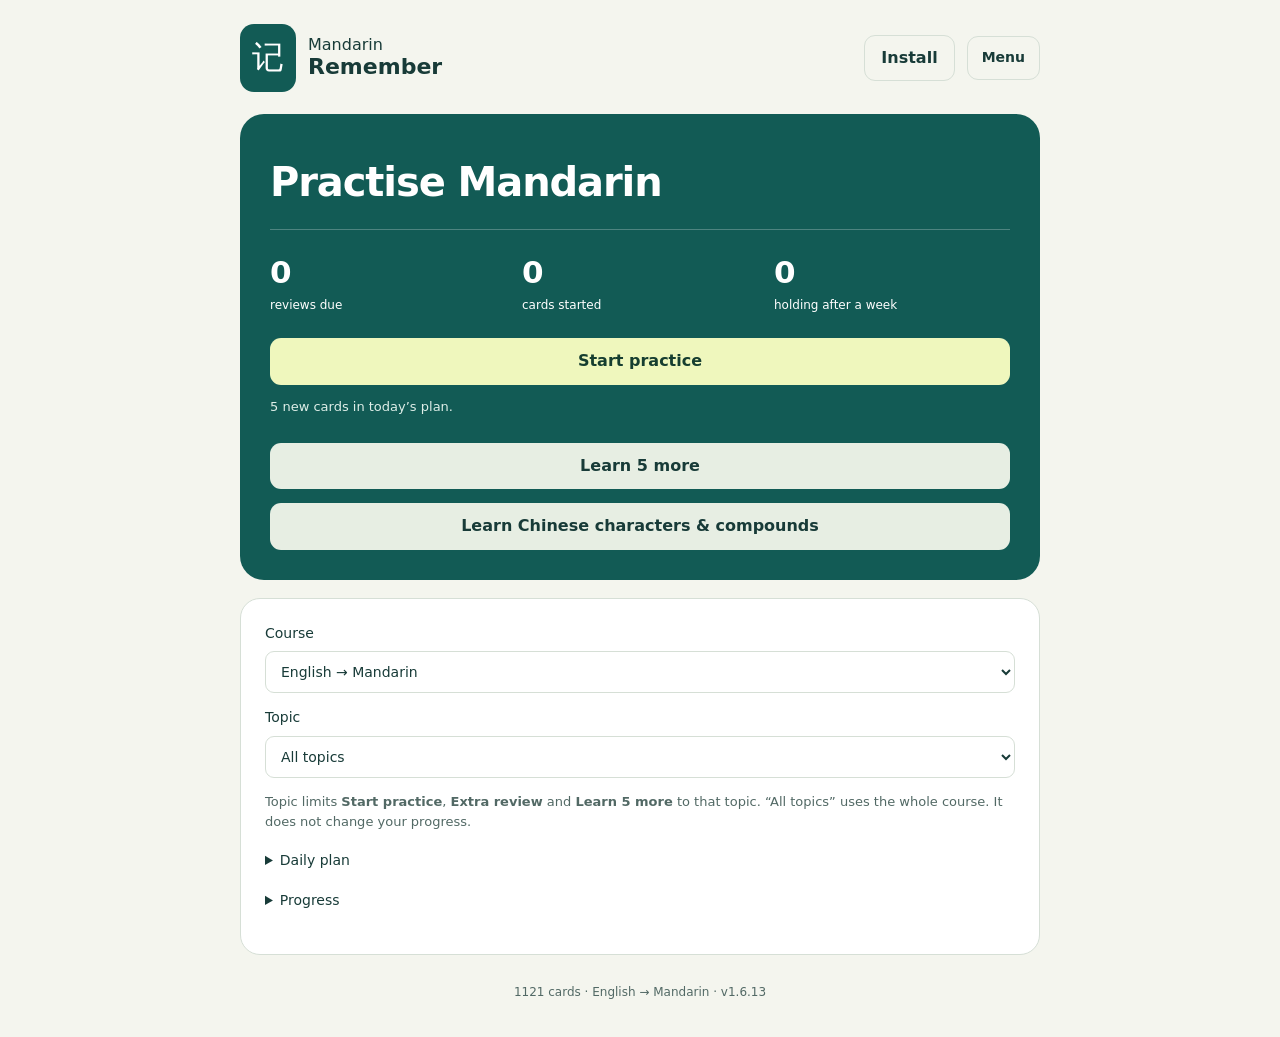
==== commit 299d788d: "Add Chinese character reading and expand sentence recall" ====
--- a/index.html
+++ b/index.html
@@ -5,6 +5,7 @@
 
 .usageDetails{border:1px solid var(--line);border-radius:12px;padding:0 14px;text-align:left}.usageDetails>summary{min-height:44px;padding:10px 0;font-weight:650}.usageNote{font-size:14px;margin:0 0 12px}.usageExample{border-top:1px solid var(--line);padding:12px 0;font-size:14px;overflow-wrap:anywhere}.exampleText{font-size:23px;line-height:1.6}.examplePronunciation{color:#27685d;margin:3px 0 5px;font-size:16px}.usageExample .referenceLink{font-size:12px}
 .sentenceBreakdown{border:1px solid var(--line);border-radius:12px;padding:6px 14px;margin:14px 0;text-align:left}.breakdownLine{margin:8px 0;font-size:15px}.breakdownPron{font-size:16px}
+.flash #prompt.readingCue{font-size:clamp(44px,10vw,64px);letter-spacing:4px}
 .libraryTopics{margin:10px 0 4px}.topicChip{font-size:13px;min-height:38px;padding:7px 11px}.libraryTopic{margin:28px 0 2px;padding-top:18px;border-top:2px solid var(--line);font-size:20px}.libraryTopic .small{font-size:13px}
 .progressOverall{display:grid;grid-template-columns:1fr 1fr;gap:10px;margin:16px 0}.progressStat{background:var(--soft);border-radius:12px;padding:12px 14px}.progressStat span{display:block;font-size:12px;color:var(--muted)}.progressStat strong{font-size:22px}.progressRow{padding:16px 0;border-top:1px solid var(--line)}.progressRowHead{justify-content:space-between}.progressBar{position:relative;height:10px;background:#e3e9e0;border-radius:6px;overflow:hidden;margin:10px 0 4px}.progressBar span{position:absolute;left:0;top:0;bottom:0}.progressBar .barSeen{background:#7fb069}.progressBar .barHeld{background:var(--green)}@media(max-width:580px){.progressOverall{grid-template-columns:1fr 1fr}}
 </style></head><body>
@@ -12,18 +13,18 @@
 <p id="notice" role="status" aria-live="polite"></p><a id="audioFallback" class="referenceLink" target="_blank" rel="noopener noreferrer" hidden>Listen in Google Translate ↗</a><p id="storageWarning" class="warning" hidden></p>
 <div id="copyFallback" class="panel" hidden><label>Select and copy:<textarea id="copyText" rows="2" readonly></textarea></label><button id="copyDone" class="quiet">Done</button></div>
 <main>
-<section id="home"><div class="hero"><h1 id="practiceHeading">Practise Mandarin</h1><div class="stats"><div><strong id="dueCount">0</strong><span>reviews due</span></div><div><strong id="startedCount">0</strong><span>cards started</span></div><div><strong id="holdingCount">0</strong><span>holding after a week</span></div></div><button id="startBtn" class="primary">Start practice</button><p id="planText" class="small"></p><button id="learnMoreBtn" class="secondary full">Learn 5 more</button></div>
-<article class="panel"><label>Course<select id="courseSelect" aria-label="Language course"></select></label><label>Topic<select id="category"><option value="">All topics</option></select></label><p class="small">Topic limits <b>Start practice</b>, <b>Extra review</b> and <b>Learn 5 more</b> to that topic. “All topics” uses the whole course. It does not change your progress.</p><details><summary>Daily plan</summary><p id="dailyText" class="small"></p><label>New cards per day<select id="newLimit"><option>0</option><option>3</option><option selected>5</option><option>8</option><option>10</option><option>15</option></select></label><label>Reviews per session<select id="reviewLimit"><option>10</option><option selected>20</option><option>30</option></select></label><p class="small">“Learn 5 more” adds a batch whenever you want.</p><button id="weakBtn" class="secondary">Extra review</button></details><details><summary>Progress</summary><div id="retention" class="metric"></div><p class="small">Recall after a gap of 20+ hours. “Holding” means repeated success in both directions, with intervals of at least a week.</p></details></article></section>
+<section id="home"><div class="hero"><h1 id="practiceHeading">Practise Mandarin</h1><div class="stats"><div><strong id="dueCount">0</strong><span>reviews due</span></div><div><strong id="startedCount">0</strong><span>cards started</span></div><div><strong id="holdingCount">0</strong><span>holding after a week</span></div></div><button id="startBtn" class="primary">Start practice</button><p id="planText" class="small"></p><button id="learnMoreBtn" class="secondary full">Learn 5 more</button><button id="characterTrackBtn" class="secondary full" hidden>Learn Chinese characters &amp; compounds</button><p id="readingTrackNote" class="small" hidden></p></div>
+<article class="panel"><label>Course<select id="courseSelect" aria-label="Language course"></select></label><label>Topic<select id="category"><option value="">All topics</option></select></label><p class="small">Topic limits <b>Start practice</b>, <b>Extra review</b> and <b>Learn 5 more</b> to that topic. “All topics” uses the whole course. It does not change your progress.</p><details><summary>Daily plan</summary><p id="dailyText" class="small"></p><label>New cards per day<select id="newLimit"><option>0</option><option>3</option><option selected>5</option><option>8</option><option>10</option><option>15</option></select></label><label>Reviews per session<select id="reviewLimit"><option>10</option><option selected>20</option><option>30</option></select></label><p class="small">“Learn 5 more” adds a batch whenever you want.</p><button id="weakBtn" class="secondary">Extra review</button></details><details><summary>Progress</summary><div id="retention" class="metric"></div><p id="retentionHelp" class="small">Recall after a gap of 20+ hours. “Holding” means repeated success in both directions, with intervals of at least a week.</p></details></article></section>
 <section id="practice" hidden><div class="sessionHeader"><span id="sessionProgress"></span><button id="endBtn" class="quiet">Finish</button></div><div id="waiting" class="panel" hidden><h2>Take a short break</h2><p id="waitText"></p><button id="continueBtn" class="secondary">Continue</button><p class="small">You can finish and return later.</p></div><article id="flashcard" class="panel flash"><div class="eyebrow" id="taskType"></div><span id="taskCategory" class="pill"></span><h2 id="prompt"></h2><p id="taskInstruction"></p><div id="listenTools" class="row" hidden><button id="promptAudio" class="primary">▶ Listen</button><button id="promptSlow" class="secondary">Slow</button><button id="readingBtn" class="quiet">Read instead</button></div><p id="readingPrompt" lang="zh-CN" class="targetText" hidden></p><details id="draftLabel"><summary>Type an answer (optional)</summary><textarea id="draft" dir="auto" rows="2" aria-label="Your answer" placeholder="Your answer…" spellcheck="false" autocomplete="off"></textarea></details><div id="helpTools" class="row"><button id="hintBtn" class="quiet">Hint</button><button id="cueBtn" class="quiet">My cue</button></div><p id="hint" class="pronunciation" hidden></p><button id="revealBtn" class="primary full">Show answer</button>
-<div id="answer" hidden><div id="targetText" class="targetText" lang="zh-CN"></div><div id="pronunciation" class="pronunciation"></div><p id="meaning"></p><div id="sentenceBreakdown" class="sentenceBreakdown" hidden></div><div class="row"><button id="answerAudio" class="secondary">▶ Listen</button><button id="answerSlow" class="secondary">Slow</button></div><div class="row referenceTools"><button id="copyTarget" class="quiet">Copy Chinese</button><a id="translateLink" class="referenceLink" target="_blank" rel="noopener noreferrer">Google Translate ↗</a></div><details id="usageDetails" class="usageDetails" hidden><summary>Usage & examples</summary><div id="usageContent"></div></details><p id="ratingHelp" class="small"></p><div id="ratings" class="ratings"><button data-grade="0" class="again">Missed / needed help</button><button data-grade="1">Got it, with effort</button><button data-grade="2" class="good">Got it</button><button data-grade="3">Easy</button></div><button id="studiedBtn" class="primary full" hidden>Got it — test me later</button><p id="scheduledResult" role="status"></p><button id="nextBtn" class="primary full" hidden>Next</button><details><summary>Add a memory cue</summary><label>My cue<textarea id="memoryCue" dir="auto" maxlength="1000" rows="2"></textarea></label><button id="saveCue" class="quiet">Save</button></details><button id="suspendBtn" class="quiet">Pause card</button></div><p id="courseAudioNote" class="small" hidden></p><p id="audioStatus" class="small" role="status" aria-live="polite"></p></article></section>
+<div id="answer" hidden><div id="targetText" class="targetText" lang="zh-CN"></div><div id="pronunciation" class="pronunciation"></div><p id="meaning"></p><div id="characterBreakdown" class="sentenceBreakdown" hidden></div><div id="sentenceBreakdown" class="sentenceBreakdown" hidden></div><div class="row"><button id="answerAudio" class="secondary">▶ Listen</button><button id="answerSlow" class="secondary">Slow</button></div><div class="row referenceTools"><button id="copyTarget" class="quiet">Copy Chinese</button><a id="translateLink" class="referenceLink" target="_blank" rel="noopener noreferrer">Google Translate ↗</a></div><details id="usageDetails" class="usageDetails" hidden><summary>Usage & examples</summary><div id="usageContent"></div></details><p id="ratingHelp" class="small"></p><div id="ratings" class="ratings"><button data-grade="0" class="again">Missed / needed help</button><button data-grade="1">Got it, with effort</button><button data-grade="2" class="good">Got it</button><button data-grade="3">Easy</button></div><button id="studiedBtn" class="primary full" hidden>Got it — test me later</button><p id="scheduledResult" role="status"></p><button id="nextBtn" class="primary full" hidden>Next</button><details><summary>Add a memory cue</summary><label>My cue<textarea id="memoryCue" dir="auto" maxlength="1000" rows="2"></textarea></label><button id="saveCue" class="quiet">Save</button></details><button id="suspendBtn" class="quiet">Pause card</button></div><p id="courseAudioNote" class="small" hidden></p><p id="audioStatus" class="small" role="status" aria-live="polite"></p></article></section>
 <section id="done" hidden><article class="panel"><h1>Session complete</h1><p id="doneSummary"></p><p id="nextReviewText"></p><div class="row"><button id="doneMoreBtn" class="primary">Learn 5 more</button><button id="homeBtn" class="quiet">Home</button></div></article></section>
-<section id="progress" hidden><article class="panel"><div class="row"><h1>Progress</h1><button class="quiet" id="progressBack">Back</button></div><p id="progressCourse" class="small"></p><div id="progressOverall" class="progressOverall"></div><p class="small">“Seen” means you have started the card. “Remembered well” means repeated success in both directions, with intervals of at least a week — the same “holding” rule as the home screen. Counts are for the selected course only.</p><h2>By topic</h2><p class="small">Tap a topic to practise only that topic.</p><div id="progressList"></div></article></section>
+<section id="progress" hidden><article class="panel"><div class="row"><h1>Progress</h1><button class="quiet" id="progressBack">Back</button></div><p id="progressCourse" class="small"></p><div id="progressOverall" class="progressOverall"></div><p id="progressHelp" class="small">“Seen” means you have started the card. “Remembered well” means repeated success in both directions, with intervals of at least a week — the same “holding” rule as the home screen. Counts are for the selected course only.</p><h2>By topic</h2><p class="small">Tap a topic to practise only that topic.</p><div id="progressList"></div></article></section>
 <section id="library" hidden><article class="panel"><div class="row"><h1>Phrasebook</h1><button class="quiet" id="libraryBack">Back</button></div><label>Search<input id="search" dir="auto" type="search" placeholder="孩子, haizi, child…"></label><p id="libraryAudioNote" class="small" hidden></p><p id="libraryCount" class="small"></p><p class="small">Words are grouped by topic. Tap a topic to jump to it.</p><div id="libraryTopics" class="row libraryTopics"></div><div id="libraryList"></div><button id="moreBtn" class="secondary">Show more</button></article></section>
 <section id="settings" hidden><article class="panel"><div class="row"><h1>Audio & backup</h1><button class="quiet" id="settingsBack">Back</button></div><label>Audio source<select id="audioMode"><option value="auto">Automatic</option><option value="device">Device voice</option><option value="online">Online voice</option></select></label><p id="audioExplanation" class="small"></p><label><span id="voiceLabel">Mandarin voice</span><select id="voiceSelect"><option value="">Automatic</option></select></label><div class="row"><button id="testAudio" class="secondary">Test normal</button><button id="testSlow" class="secondary">Test slow</button></div><p id="settingsAudioStatus" role="status" class="small"></p><hr><h2>Progress backup</h2><p class="small">For the selected course. Saved in this browser; export to keep a copy.</p><button id="exportBtn" class="primary">Export backup</button><label class="fileLabel">Import backup<input id="importFile" type="file" accept=".json,application/json"></label><div id="importPreview" hidden><p id="importInfo"></p><button id="confirmImport" class="again">Replace progress</button><button id="cancelImport" class="quiet">Cancel</button></div></article></section>
 <section id="install" hidden><article class="panel prose"><div class="row"><h1>Install on phone</h1><button id="installBack" class="quiet">Back</button></div><p id="installStatus" role="status"></p><button id="requestInstall" class="primary" hidden>Install app</button><div id="installSteps"><h2>Android · Chrome</h2><ol><li>Open this site in <b>Chrome</b>.</li><li>Tap Chrome’s <b>⋮</b> at the top right, beside the address bar.</li><li>Choose <b>Add to Home screen → Install</b> (or <b>Create shortcut</b>).</li></ol><p class="small">Use the browser’s ⋮, not this app’s Menu. If you opened the link inside another app, choose “Open in Chrome” first.</p><details><summary>iPhone · Safari</summary><p>Open in Safari → Share <b>↑</b> → Add to Home Screen → Add.</p></details></div></article></section>
-<section id="guide" hidden><article class="panel prose"><div class="row"><h1>Help</h1><button class="quiet" id="guideBack">Back</button></div><ol><li>Start with due reviews.</li><li>Say the answer before revealing it.</li><li>Rate that attempt. A hint counts as help.</li><li>Use <b>Learn 5 more</b> whenever you want more new cards.</li><li>During recall, roughly every other task uses a sentence containing the word being reviewed, when a suitable sentence is available. Its scored words must already be learned; connecting words are explained with the answer. Sentence grades update the word schedules. Learn 5 more stays word-only, including its short recall steps. Extra review keeps due dates unchanged.</li><li>Use a phrase today. Come back tomorrow.</li></ol><details><summary>Ratings & reviews</summary><p>Missed: check the answer and retry later. Effortful: correct but hard. Got it: correct. Easy: immediate.</p><p>Speaking and understanding have separate schedules. Mistakes return sooner. Extra reviews do not delay scheduled reviews. The daily plan pauses new cards when reviews pile up; “Learn 5 more” lets you choose an extra batch.</p></details><details><summary>Pronunciation</summary><p id="pronunciationHelp"></p></details><details><summary>Why spaced recall?</summary><p>Retrieval and practice across days support retention. The app’s exact intervals are practical defaults.</p><ul><li><a href="https://learninglab.psych.purdue.edu/downloads/2008/2008_Karpicke_Roediger_Science.pdf" target="_blank" rel="noopener">Retrieval practice · Karpicke & Roediger</a></li><li><a href="https://www.psychologicalscience.org/publications/journals/pspi/learning-techniques.html" target="_blank" rel="noopener">Learning techniques · Dunlosky et al.</a></li><li><a href="https://digitalcommons.usf.edu/psy_facpub/1766/" target="_blank" rel="noopener">Spacing · Cepeda et al.</a></li></ul></details></article></section>
-</main><footer id="appVersion">1051 cards · English → Mandarin · v1.6.12</footer></div>
-<script id="courses-data" type="application/json">{"defaultCourse": "en-zh", "courses": [{"id": "en-zh", "label": "English → Mandarin", "progressId": "chinese-family-reviewed-1", "storageKey": "mandarin-remember:reviewed:v1", "source": {"name": "English", "lang": "en", "dir": "ltr", "translateCode": "en", "textLabel": "English"}, "target": {"name": "Mandarin", "textLabel": "Chinese", "lang": "zh-CN", "dir": "ltr", "translateCode": "zh-CN"}, "voiceLanguages": ["zh", "zh-CN", "zh-TW", "zh-SG", "cmn", "cmn-CN", "cmn-Hans-CN", "cmn-Hant-TW"], "testText": "你想喝水吗？", "pronunciationLabel": "Pinyin", "hintMode": "pinyin", "pronunciationHelp": "Pinyin keeps underlying third tones: nǐ hǎo starts with a rising tone in speech. 一/不 show common spoken changes; unmarked syllables are neutral. Listen to whole phrases. Ask a Mandarin speaker for feedback—the app doesn’t grade your voice.", "searchPlaceholder": "孩子, haizi, child…", "localSpeechHelper": true, "mark": "记", "onlineSpeech": {"provider": "google-translate", "language": "zh-CN"}, "cards": [{"id": "zh-45f1364f08aed165", "text": "妈妈", "pronunciation": "māma", "meaning": "mom", "category": "Family"}, {"id": "zh-d45ce71dd359d0e7", "text": "爸爸", "pronunciation": "bàba", "meaning": "dad", "category": "Family"}, {"id": "zh-5f887419f463425a", "text": "孩子", "pronunciation": "háizi", "meaning": "child", "category": "Family"}, {"id": "zh-44dd6014a532924b", "text": "大人", "pronunciation": "dàren", "meaning": "adult / grown-up", "category": "Family"}, {"id": "zh-da5a634993e1ba9b", "text": "宝宝", "pronunciation": "bǎobao", "meaning": "baby", "category": "Family"}, {"id": "zh-6d9120865dc58fe4", "text": "尿布", "pronunciation": "niàobù", "meaning": "diaper / nappy", "category": "Kids & Play"}, {"id": "zh-1831dbd6e20e64bd", "text": "婴儿车", "pronunciation": "yīng'érchē", "meaning": "stroller / pram", "category": "Kids & Play"}, {"id": "zh-b50dde9bb88540ba", "text": "奶奶", "pronunciation": "nǎinai", "meaning": "grandma / grandmother (dad's mother; paternal)", "category": "Family", "usage": "Dad's mother: paternal grandmother. Mom's mother is 外婆 (wàipó), also called 姥姥 (lǎolao).", "examples": [{"text": "这是我奶奶。", "pronunciation": "zhè shì wǒ nǎinai.", "meaning": "This is my grandma (dad's mother)."}]}, {"id": "zh-05a394a5779b1ee5", "text": "爷爷", "pronunciation": "yéye", "meaning": "grandpa / grandfather (dad's father; paternal)", "category": "Family", "usage": "Dad's father: paternal grandfather. Mom's father is 外公 (wàigōng), also called 姥爷 (lǎoye).", "examples": [{"text": "这是我爷爷。", "pronunciation": "zhè shì wǒ yéye.", "meaning": "This is my grandpa (dad's father)."}]}, {"id": "zh-88e9f2870ecc116d", "text": "外婆", "pronunciation": "wàipó", "meaning": "grandma / grandmother (mom's mother; maternal)", "category": "Family", "usage": "Mom's mother: maternal grandmother. 姥姥 (lǎolao) is another common name, especially in northern China. Family and regional preferences vary.", "examples": [{"text": "这是我外婆。", "pronunciation": "zhè shì wǒ wàipó.", "meaning": "This is my grandma (mom's mother)."}]}, {"id": "zh-7f6df41f6d33eb2e", "text": "这是我外婆。", "pronunciation": "zhè shì wǒ wàipó.", "meaning": "This is my grandma (mom's mother).", "category": "Family"}, {"id": "zh-ef0cdc594035bea0", "text": "外公", "pronunciation": "wàigōng", "meaning": "grandpa / grandfather (mom's father; maternal)", "category": "Family", "usage": "Mom's father: maternal grandfather. 姥爷 (lǎoye) is another common name, especially in northern China. Family and regional preferences vary.", "examples": [{"text": "这是我外公。", "pronunciation": "zhè shì wǒ wàigōng.", "meaning": "This is my grandpa (mom's father)."}]}, {"id": "zh-b61af699e9ba612a", "text": "这是我外公。", "pronunciation": "zhè shì wǒ wàigōng.", "meaning": "This is my grandpa (mom's father).", "category": "Family"}, {"id": "zh-e1d2a9310891c22f", "text": "吃饭", "pronunciation": "chīfàn", "meaning": "eat / have a meal", "category": "Food"}, {"id": "zh-a8720cdfc7de0556", "text": "喝水", "pronunciation": "hēshuǐ", "meaning": "drink water", "category": "Food"}, {"id": "zh-fdaa26ac8943d4a4", "text": "我想喝水", "pronunciation": "wǒ xiǎng hē shuǐ", "meaning": "I want to drink water", "category": "Food", "sentence": true}, {"id": "zh-0148aa8ffb7148d8", "text": "好吃", "pronunciation": "hǎochī", "meaning": "tasty / delicious", "category": "Food"}, {"id": "zh-5f365d2c8e517cb9", "text": "饿", "pronunciation": "è", "meaning": "hungry", "category": "Feelings"}, {"id": "zh-a218fbeb5e09defb", "text": "饱", "pronunciation": "bǎo", "meaning": "full (after eating)", "category": "Feelings"}, {"id": "zh-0e3a6bb16bb0daf1", "text": "我吃饱了。", "pronunciation": "wǒ chī bǎo le.", "meaning": "I've had enough to eat / I'm full.", "category": "Feelings"}, {"id": "zh-61dd48f58b0707c0", "text": "我饿了", "pronunciation": "wǒ è le", "meaning": "I'm hungry", "category": "Feelings", "sentence": true}, {"id": "zh-3dcae0ae0b0e7af5", "text": "渴", "pronunciation": "kě", "meaning": "thirsty", "category": "Feelings"}, {"id": "zh-73ed236004d3e7c6", "text": "我渴了", "pronunciation": "wǒ kě le", "meaning": "I'm thirsty", "category": "Feelings", "sentence": true}, {"id": "zh-a8b43ae9fdc84d1a", "text": "累", "pronunciation": "lèi", "meaning": "tired", "category": "Feelings"}, {"id": "zh-df6a19a0c7a5ac78", "text": "我累了", "pronunciation": "wǒ lèi le", "meaning": "I'm tired", "category": "Feelings", "sentence": true}, {"id": "zh-6e067999e2407ee3", "text": "开心", "pronunciation": "kāixīn", "meaning": "happy", "category": "Feelings"}, {"id": "zh-4eeae343b29c2ef2", "text": "兴奋", "pronunciation": "xīngfèn", "meaning": "excited", "category": "Feelings"}, {"id": "zh-b4ae3bd8b86dd3a9", "text": "失望", "pronunciation": "shīwàng", "meaning": "disappointed", "category": "Feelings"}, {"id": "zh-b38a4b4c3335f2d4", "text": "睡觉", "pronunciation": "shuìjiào", "meaning": "sleep / go to bed", "category": "Home & Routine", "usage": "Sleeping or going to bed. “Sleepy” is 困 (kùn).", "examples": [{"text": "我想睡觉。", "pronunciation": "wǒ xiǎng shuìjiào.", "meaning": "I want to sleep."}, {"text": "该睡觉了。", "pronunciation": "gāi shuìjiào le.", "meaning": "It's time for bed."}]}, {"id": "zh-e9965691b0f416f2", "text": "睡着了", "pronunciation": "shuìzháo le", "meaning": "fell asleep / is asleep now", "category": "Home & Routine", "usage": "Falling asleep or now being asleep. 着 is pronounced zháo here; it is not the neutral-tone aspect particle zhe.", "examples": [{"text": "宝宝睡着了。", "pronunciation": "bǎobao shuìzháo le.", "meaning": "The baby has fallen asleep."}]}, {"id": "zh-2f55ef3ef510fd6e", "text": "宝宝睡着了。", "pronunciation": "bǎobao shuìzháo le.", "meaning": "The baby has fallen asleep.", "category": "Home & Routine"}, {"id": "zh-0210e87252468059", "text": "我想睡觉", "pronunciation": "wǒ xiǎng shuìjiào", "meaning": "I want to sleep", "category": "Home & Routine", "sentence": true}, {"id": "zh-96f512f980046bf6", "text": "起床", "pronunciation": "qǐchuáng", "meaning": "get up / get out of bed", "category": "Home & Routine", "usage": "Getting out of bed, not standing up from a chair. The same verb works in a statement or a command; Mandarin does not conjugate it.", "examples": [{"text": "我每天早上六点起床。", "pronunciation": "wǒ měitiān zǎoshang liù diǎn qǐchuáng.", "meaning": "I get up at six every morning."}, {"text": "亚历克斯，起床了！", "pronunciation": "Yàlìkèsī, qǐchuáng le!", "meaning": "Alex, time to get up!"}]}, {"id": "zh-5399e753ba4be059", "text": "我起床了。", "pronunciation": "wǒ qǐchuáng le.", "meaning": "I'm up / I've gotten out of bed.", "category": "Home & Routine", "usage": "Means you have gotten out of bed. If you are only awake, say 我醒了 (wǒ xǐng le).", "examples": [{"text": "该起床了。", "pronunciation": "gāi qǐchuáng le.", "meaning": "It's time to get up."}]}, {"id": "zh-14c11cf26c2ba255", "text": "该起床了。", "pronunciation": "gāi qǐchuáng le.", "meaning": "It's time to get up.", "category": "Home & Routine"}, {"id": "zh-40b3dbc4ae2f7d3a", "text": "醒来", "pronunciation": "xǐnglái", "meaning": "wake up (stop sleeping)", "category": "Home & Routine", "usage": "Waking up is different from getting out of bed (起床). You can be awake and still in bed.", "examples": [{"text": "我醒了。", "pronunciation": "wǒ xǐng le.", "meaning": "I'm awake now."}]}, {"id": "zh-16a598b92497f04a", "text": "我醒了。", "pronunciation": "wǒ xǐng le.", "meaning": "I'm awake now.", "category": "Home & Routine"}, {"id": "zh-9a6ce4cf2cab6307", "text": "回家", "pronunciation": "huí jiā", "meaning": "go / come home", "category": "Home & Routine", "usage": "Returning home. English “go” or “come” depends on the speaker's viewpoint.", "examples": [{"text": "我先回家了。", "pronunciation": "wǒ xiān huí jiā le.", "meaning": "I'm heading home now."}, {"text": "你几点回家？", "pronunciation": "nǐ jǐ diǎn huí jiā?", "meaning": "What time are you coming home?"}]}, {"id": "zh-91187d0a2f72845e", "text": "我要回家", "pronunciation": "wǒ yào huí jiā", "meaning": "I want to go home", "category": "Home & Routine", "sentence": true}, {"id": "zh-6e2c77f393e41e1b", "text": "在哪里", "pronunciation": "zài nǎlǐ", "meaning": "Where is it? / Where? (subject supplied by context)", "category": "Common Phrases"}, {"id": "zh-c1b52e0e64a33dea", "text": "什么", "pronunciation": "shénme", "meaning": "what", "category": "Common Phrases"}, {"id": "zh-056b9c626275cd54", "text": "谁", "pronunciation": "shéi", "meaning": "who", "category": "Common Phrases"}, {"id": "zh-79464926d367a9b9", "text": "哪个", "pronunciation": "nǎge", "meaning": "which one", "category": "Common Phrases"}, {"id": "zh-5ee8091a38eee188", "text": "怎么", "pronunciation": "zěnme", "meaning": "how / in what way", "category": "Common Phrases"}, {"id": "zh-1b919bb47883c5cf", "text": "为什么", "pronunciation": "wèishénme", "meaning": "why", "category": "Common Phrases"}, {"id": "zh-fb8f01cb6d4be28b", "text": "多少", "pronunciation": "duōshao", "meaning": "how much / how many", "category": "Common Phrases", "usage": "Asks about quantity. Add 钱 (qián) when asking a price.", "examples": [{"text": "你家有多少本书？", "pronunciation": "nǐ jiā yǒu duōshao běn shū?", "meaning": "How many books do you have at home?"}, {"text": "这个多少钱？", "pronunciation": "zhège duōshao qián?", "meaning": "How much does this cost?"}]}, {"id": "zh-31b86e9372ca7d41", "text": "我不知道", "pronunciation": "wǒ bù zhīdào", "meaning": "I don't know", "category": "Common Phrases", "sentence": true}, {"id": "zh-54673ea53c1f20ad", "text": "我知道", "pronunciation": "wǒ zhīdào", "meaning": "I know", "category": "Common Phrases", "sentence": true, "usage": "Knowing a fact. Recognizing or knowing a person uses 认识 (rènshi).", "examples": [{"text": "我知道他住在哪儿。", "pronunciation": "wǒ zhīdào tā zhù zài nǎr.", "meaning": "I know where he lives."}]}, {"id": "zh-4f617edf450f4b3f", "text": "等一下", "pronunciation": "děng yíxià", "meaning": "wait a moment", "category": "Common Phrases"}, {"id": "zh-c22e553bd8c207d3", "text": "快一点", "pronunciation": "kuài yìdiǎn", "meaning": "a little faster / hurry up", "category": "Common Phrases"}, {"id": "zh-68a44f3d6dec3634", "text": "慢一点", "pronunciation": "màn yìdiǎn", "meaning": "a little slower", "category": "Common Phrases"}, {"id": "zh-1bf7ac688560d3b0", "text": "谢谢", "pronunciation": "xièxie", "meaning": "thank you", "category": "Common Phrases", "featured": 13}, {"id": "zh-73cc81388c9bd644", "text": "对不起", "pronunciation": "duìbuqǐ", "meaning": "sorry", "category": "Common Phrases"}, {"id": "zh-e8b44a5169b8ab96", "text": "没关系", "pronunciation": "méiguānxi", "meaning": "it's okay / no problem", "category": "Common Phrases", "usage": "Reassures someone after an apology or minor problem. It does not literally mean “no relationship” in this use.", "examples": [{"text": "没关系，下次小心一点。", "pronunciation": "méi guānxi, xià cì xiǎoxīn yìdiǎn.", "meaning": "It's okay. Be more careful next time."}]}, {"id": "zh-0ef5c86fab94f13a", "text": "可以", "pronunciation": "kěyǐ", "meaning": "can / may; okay (permission or possibility)", "category": "Common Phrases", "usage": "Often permission or an acceptable option. Learned ability, such as speaking a language, usually uses 会 (huì).", "examples": [{"text": "我可以坐这里吗？", "pronunciation": "wǒ kěyǐ zuò zhèlǐ ma?", "meaning": "May I sit here?"}, {"text": "可以。", "pronunciation": "kěyǐ.", "meaning": "Yes, that's fine."}]}, {"id": "zh-3a9acd46804b5830", "text": "可以吗？", "pronunciation": "kěyǐ ma?", "meaning": "Is that okay / may I?", "category": "Common Phrases"}, {"id": "zh-aaf6f7c76d350c53", "text": "不可以", "pronunciation": "bù kěyǐ", "meaning": "not allowed / not okay", "category": "Common Phrases", "usage": "Usually a restriction, rather than lack of skill. “I can't swim” is 我不会游泳 (wǒ bú huì yóuyǒng).", "examples": [{"text": "这里不可以停车。", "pronunciation": "zhèlǐ bù kěyǐ tíngchē.", "meaning": "Parking isn't allowed here."}]}, {"id": "zh-c0ad5411b19cfcba", "text": "我爱你", "pronunciation": "wǒ ài nǐ", "meaning": "I love you", "category": "Family", "sentence": true}, {"id": "zh-f5261ae14a3d7d90", "text": "小心", "pronunciation": "xiǎoxīn", "meaning": "be careful", "category": "Common Phrases"}, {"id": "zh-6cf70b7c4fa3c4b4", "text": "哥哥", "pronunciation": "gēge", "meaning": "older brother", "category": "Family"}, {"id": "zh-d25622289ef32c86", "text": "姐姐", "pronunciation": "jiějie", "meaning": "older sister", "category": "Family"}, {"id": "zh-cf0af76ceb03b3ad", "text": "弟弟", "pronunciation": "dìdi", "meaning": "younger brother", "category": "Family"}, {"id": "zh-dd663fa55681eed7", "text": "妹妹", "pronunciation": "mèimei", "meaning": "younger sister", "category": "Family"}, {"id": "zh-789f61dbfcc7a2d2", "text": "红色", "pronunciation": "hóngsè", "meaning": "red", "category": "Colors"}, {"id": "zh-67035e6b7f82acdb", "text": "蓝色", "pronunciation": "lánsè", "meaning": "blue", "category": "Colors"}, {"id": "zh-30c83dc25b12c32c", "text": "绿色", "pronunciation": "lǜsè", "meaning": "green", "category": "Colors"}, {"id": "zh-d451c07d739b3306", "text": "黄色", "pronunciation": "huángsè", "meaning": "yellow", "category": "Colors"}, {"id": "zh-ed7d2c54184be5f5", "text": "黑色", "pronunciation": "hēisè", "meaning": "black", "category": "Colors"}, {"id": "zh-f56e7eff58bf730d", "text": "白色", "pronunciation": "báisè", "meaning": "white", "category": "Colors"}, {"id": "zh-dbd379b39f0d3537", "text": "粉色", "pronunciation": "fěnsè", "meaning": "pink", "category": "Colors"}, {"id": "zh-2ed9c6fabac2013a", "text": "紫色", "pronunciation": "zǐsè", "meaning": "purple", "category": "Colors"}, {"id": "zh-aa1e899dd35771b0", "text": "橙色", "pronunciation": "chéngsè", "meaning": "orange", "category": "Colors"}, {"id": "zh-051e67d913f4a72e", "text": "灰色", "pronunciation": "huīsè", "meaning": "gray", "category": "Colors"}, {"id": "zh-e233a13a49e51106", "text": "米饭", "pronunciation": "mǐfàn", "meaning": "cooked rice", "category": "Food"}, {"id": "zh-0b5480e007c777a7", "text": "面条", "pronunciation": "miàntiáo", "meaning": "noodles", "category": "Food"}, {"id": "zh-e9f5b71a472d27bb", "text": "鸡蛋", "pronunciation": "jīdàn", "meaning": "egg", "category": "Food"}, {"id": "zh-b892a42b9695881d", "text": "牛奶", "pronunciation": "niúnǎi", "meaning": "milk", "category": "Food"}, {"id": "zh-50537dab76505dfc", "text": "苹果", "pronunciation": "píngguǒ", "meaning": "apple", "category": "Food"}, {"id": "zh-dbf9f9c94fc90b7c", "text": "香蕉", "pronunciation": "xiāngjiāo", "meaning": "banana", "category": "Food"}, {"id": "zh-2f79e1fce5422a84", "text": "肉", "pronunciation": "ròu", "meaning": "meat", "category": "Food"}, {"id": "zh-45f0c2d97be1214d", "text": "菜", "pronunciation": "cài", "meaning": "vegetable / dish", "category": "Food", "usage": "Can mean vegetables or a prepared dish, including meat dishes.", "examples": [{"text": "多吃点菜。", "pronunciation": "duō chī diǎn cài.", "meaning": "Eat some more vegetables."}, {"text": "我们点了三个菜。", "pronunciation": "wǒmen diǎn le sān ge cài.", "meaning": "We ordered three dishes."}]}, {"id": "zh-27c180751ad60f8c", "text": "水果", "pronunciation": "shuǐguǒ", "meaning": "fruit", "category": "Food"}, {"id": "zh-327b54d04f71f212", "text": "水", "pronunciation": "shuǐ", "meaning": "water", "category": "Food", "featured": 7}, {"id": "zh-35ce82d20a4c0c12", "text": "热水", "pronunciation": "rèshuǐ", "meaning": "hot water", "category": "Food"}, {"id": "zh-99f45e03f66e7c0d", "text": "凉水", "pronunciation": "liángshuǐ", "meaning": "cool / cold water (not necessarily chilled)", "category": "Food", "usage": "Cool or cold water, without necessarily being refrigerated. 冰水 (bīngshuǐ) is iced or very cold water.", "examples": [{"text": "我想喝点凉水。", "pronunciation": "wǒ xiǎng hē diǎn liángshuǐ.", "meaning": "I'd like some cool water."}]}, {"id": "zh-6b1311e9a899a0d4", "text": "矿泉水", "pronunciation": "kuàngquánshuǐ", "meaning": "mineral water", "category": "Food"}, {"id": "zh-7e005ba311f86fa7", "text": "茶", "pronunciation": "chá", "meaning": "tea", "category": "Food"}, {"id": "zh-5fcaf1452472773f", "text": "高兴", "pronunciation": "gāoxìng", "meaning": "glad / pleased", "category": "Feelings", "featured": 11}, {"id": "zh-1080332a28b0e082", "text": "生气", "pronunciation": "shēngqì", "meaning": "angry", "category": "Feelings"}, {"id": "zh-571a5f62065064b1", "text": "害怕", "pronunciation": "hàipà", "meaning": "afraid", "category": "Feelings"}, {"id": "zh-313c224671ff5c9e", "text": "紧张", "pronunciation": "jǐnzhāng", "meaning": "nervous / tense", "category": "Feelings"}, {"id": "zh-102f7d8002fe533f", "text": "放心", "pronunciation": "fàngxīn", "meaning": "feel reassured / stop worrying", "category": "Feelings"}, {"id": "zh-2c7ba1fafcd4d6dd", "text": "别紧张。", "pronunciation": "bié jǐnzhāng.", "meaning": "Don't be nervous.", "category": "Feelings"}, {"id": "zh-668ce09171c3021a", "text": "难过", "pronunciation": "nánguò", "meaning": "sad / upset", "category": "Feelings"}, {"id": "zh-6a007737421eae83", "text": "困", "pronunciation": "kùn", "meaning": "sleepy", "category": "Feelings"}, {"id": "zh-b1e179f5622eeea5", "text": "疼", "pronunciation": "téng", "meaning": "hurt / ache; painful", "category": "Feelings", "usage": "For physical pain. To injure someone or get injured, use other expressions, such as 受伤 (shòushāng).", "examples": [{"text": "我的脚很疼。", "pronunciation": "wǒ de jiǎo hěn téng.", "meaning": "My foot really hurts."}]}, {"id": "zh-653b04330b75751f", "text": "喜欢", "pronunciation": "xǐhuan", "meaning": "like", "category": "Feelings"}, {"id": "zh-490bfe52ad554086", "text": "我喜欢这个", "pronunciation": "wǒ xǐhuan zhège", "meaning": "I like this", "category": "Feelings", "sentence": true}, {"id": "zh-e06217a18ce16d6b", "text": "不喜欢", "pronunciation": "bù xǐhuan", "meaning": "don't like", "category": "Feelings"}, {"id": "zh-635f7bc88ce1d2c7", "text": "我不喜欢这个", "pronunciation": "wǒ bù xǐhuan zhège", "meaning": "I don't like this", "category": "Feelings", "sentence": true}, {"id": "zh-c8ae97be80f3867c", "text": "家", "pronunciation": "jiā", "meaning": "home / family", "category": "Home & Routine", "usage": "Can refer to a home or the family living there. 家人 (jiārén) means family members.", "examples": [{"text": "我在家。", "pronunciation": "wǒ zài jiā.", "meaning": "I'm at home."}, {"text": "我家有四口人。", "pronunciation": "wǒ jiā yǒu sì kǒu rén.", "meaning": "There are four people in my family."}]}, {"id": "zh-96b2d406041bbf38", "text": "房间", "pronunciation": "fángjiān", "meaning": "room", "category": "Home & Routine"}, {"id": "zh-c90c647032879fde", "text": "卧室", "pronunciation": "wòshì", "meaning": "bedroom", "category": "Home & Routine"}, {"id": "zh-189a9873c2869253", "text": "阳台", "pronunciation": "yángtái", "meaning": "balcony", "category": "Home & Routine"}, {"id": "zh-9d743810c4b56fb3", "text": "楼上", "pronunciation": "lóushàng", "meaning": "upstairs", "category": "Home & Routine"}, {"id": "zh-d981cd0d3684893e", "text": "楼下", "pronunciation": "lóuxià", "meaning": "downstairs", "category": "Home & Routine"}, {"id": "zh-66a03a3ae3a13db9", "text": "楼梯", "pronunciation": "lóutī", "meaning": "stairs", "category": "Home & Routine"}, {"id": "zh-c4d0aea9e2da2f9f", "text": "电梯", "pronunciation": "diàntī", "meaning": "elevator / lift", "category": "Home & Routine"}, {"id": "zh-a407325e0081cb7d", "text": "门", "pronunciation": "mén", "meaning": "door", "category": "Home & Routine"}, {"id": "zh-da098a22509a9187", "text": "窗户", "pronunciation": "chuānghu", "meaning": "window", "category": "Home & Routine"}, {"id": "zh-6d132744a95cf394", "text": "钥匙", "pronunciation": "yàoshi", "meaning": "key", "category": "Home & Routine"}, {"id": "zh-3b2e57ba5da52476", "text": "忘带钥匙了。", "pronunciation": "wàng dài yàoshi le.", "meaning": "I forgot to bring my keys.", "category": "Home & Routine"}, {"id": "zh-5cfd73078e3aaf3f", "text": "床", "pronunciation": "chuáng", "meaning": "bed", "category": "Home & Routine"}, {"id": "zh-84fc114618ec7257", "text": "枕头", "pronunciation": "zhěntou", "meaning": "pillow", "category": "Home & Routine"}, {"id": "zh-64569c7e08abbee1", "text": "被子", "pronunciation": "bèizi", "meaning": "quilt / duvet", "category": "Home & Routine"}, {"id": "zh-8509abd16c765100", "text": "床单", "pronunciation": "chuángdān", "meaning": "bedsheet", "category": "Home & Routine"}, {"id": "zh-81251d98367d0ff2", "text": "洗澡", "pronunciation": "xǐzǎo", "meaning": "take a bath / shower", "category": "Home & Routine", "usage": "Covers showering and bathing; it does not specify a bathtub.", "examples": [{"text": "我每天晚上洗澡。", "pronunciation": "wǒ měitiān wǎnshang xǐzǎo.", "meaning": "I shower every evening."}]}, {"id": "zh-c471aae1a90d63b1", "text": "毛巾", "pronunciation": "máojīn", "meaning": "towel", "category": "Home & Routine"}, {"id": "zh-247d71e18ca631b2", "text": "肥皂", "pronunciation": "féizào", "meaning": "soap", "category": "Home & Routine"}, {"id": "zh-7d3019679d09e8f5", "text": "洗发水", "pronunciation": "xǐfàshuǐ", "meaning": "shampoo", "category": "Home & Routine"}, {"id": "zh-d7b656497de700a0", "text": "吹头发", "pronunciation": "chuī tóufa", "meaning": "blow-dry one's hair", "category": "Home & Routine"}, {"id": "zh-b4ffef701723d1f3", "text": "刷牙", "pronunciation": "shuāyá", "meaning": "brush teeth", "category": "Home & Routine"}, {"id": "zh-aeb4c474be567690", "text": "牙刷", "pronunciation": "yáshuā", "meaning": "toothbrush", "category": "Home & Routine"}, {"id": "zh-31789e1528f85b15", "text": "牙膏", "pronunciation": "yágāo", "meaning": "toothpaste", "category": "Home & Routine"}, {"id": "zh-11a125593d9c7476", "text": "洗脸", "pronunciation": "xǐ liǎn", "meaning": "wash one's face", "category": "Home & Routine"}, {"id": "zh-cbae1e69551b0f78", "text": "穿衣服", "pronunciation": "chuān yīfu", "meaning": "get dressed", "category": "Home & Routine", "usage": "Can describe putting clothes on or wearing them; context tells you which.", "examples": [{"text": "快穿衣服，我们要走了。", "pronunciation": "kuài chuān yīfu, wǒmen yào zǒu le.", "meaning": "Get dressed quickly; we're leaving."}, {"text": "他今天穿黑色的衣服。", "pronunciation": "tā jīntiān chuān hēisè de yīfu.", "meaning": "He's wearing black today."}]}, {"id": "zh-d1147b647ff1a523", "text": "出去", "pronunciation": "chūqù", "meaning": "go out", "category": "Home & Routine", "usage": "Moving out, away from where the speaker is. “Come out” is 出来 (chūlai).", "examples": [{"text": "我出去买点东西。", "pronunciation": "wǒ chūqù mǎi diǎn dōngxi.", "meaning": "I'm going out to buy a few things."}]}, {"id": "zh-5a490d99246de50a", "text": "进来", "pronunciation": "jìnlái", "meaning": "come in", "category": "Home & Routine", "usage": "Moving in toward the speaker, who is inside. “Go in” is 进去 (jìnqu).", "examples": [{"text": "请进来。", "pronunciation": "qǐng jìnlai.", "meaning": "Please come in."}]}, {"id": "zh-30d4711445a2d3f9", "text": "坐下", "pronunciation": "zuòxià", "meaning": "sit down", "category": "Home & Routine", "usage": "The action of sitting down. Add 请 (qǐng) for a polite invitation.", "examples": [{"text": "请坐下。", "pronunciation": "qǐng zuò xià.", "meaning": "Please sit down."}]}, {"id": "zh-2f8fd89f615c37ef", "text": "站起来", "pronunciation": "zhàn qǐlai", "meaning": "stand up (from sitting or lying down)", "category": "Home & Routine", "usage": "Standing up from sitting or lying down. Getting out of bed in the morning is 起床 (qǐchuáng).", "examples": [{"text": "请站起来。", "pronunciation": "qǐng zhàn qǐlai.", "meaning": "Please stand up."}]}, {"id": "zh-8c27f26a1be2f4fc", "text": "躺下", "pronunciation": "tǎng xià", "meaning": "lie down", "category": "Home & Routine"}, {"id": "zh-8d2697d27fce9337", "text": "坐一会儿吧。", "pronunciation": "zuò yíhuìr ba.", "meaning": "Have a seat for a while.", "category": "Home & Routine"}, {"id": "zh-670d9743542cae3e", "text": "你好", "pronunciation": "nǐ hǎo", "meaning": "hello", "category": "Common Phrases", "featured": 9}, {"id": "zh-3cc2e31eb28e3377", "text": "早上好", "pronunciation": "zǎoshang hǎo", "meaning": "good morning", "category": "Common Phrases"}, {"id": "zh-7196ef2fbde2c02f", "text": "晚安", "pronunciation": "wǎn'ān", "meaning": "good night", "category": "Common Phrases"}, {"id": "zh-be10ea8c4e5d464c", "text": "你好吗", "pronunciation": "nǐ hǎo ma", "meaning": "how are you?", "category": "Common Phrases", "sentence": true}, {"id": "zh-0e81c06652f02fff", "text": "我很好", "pronunciation": "wǒ hěn hǎo", "meaning": "I'm fine / doing well", "category": "Common Phrases", "sentence": true}, {"id": "zh-e54e5c8db870f6b7", "text": "没事", "pronunciation": "méishì", "meaning": "it's nothing / I'm okay", "category": "Common Phrases", "usage": "Can reassure someone that you are okay or that nothing is wrong. It can also mean having nothing to do.", "examples": [{"text": "别担心，我没事。", "pronunciation": "bié dānxīn, wǒ méi shì.", "meaning": "Don't worry. I'm okay."}]}, {"id": "zh-46c203e08ee64dda", "text": "没问题。", "pronunciation": "méi wèntí.", "meaning": "No problem / that's fine.", "category": "Common Phrases"}, {"id": "zh-ae0317813dba8fef", "text": "真的吗", "pronunciation": "zhēn de ma", "meaning": "really?", "category": "Common Phrases"}, {"id": "zh-0002e2d87fe9c9ab", "text": "当然", "pronunciation": "dāngrán", "meaning": "of course", "category": "Common Phrases"}, {"id": "zh-22e840cf333b0beb", "text": "给我", "pronunciation": "gěi wǒ", "meaning": "give it to me (direct request)", "category": "Common Phrases", "featured": 6, "usage": "On its own this can sound demanding. Add 请 (qǐng) or phrase it as a question to soften it.", "examples": [{"text": "请把那本书给我。", "pronunciation": "qǐng bǎ nà běn shū gěi wǒ.", "meaning": "Please give me that book."}]}, {"id": "zh-239c77bec946e7a8", "text": "来这里", "pronunciation": "lái zhèlǐ", "meaning": "come here", "category": "Common Phrases"}, {"id": "zh-51a75f4634dfa859", "text": "一", "pronunciation": "yī", "meaning": "one", "category": "Numbers"}, {"id": "zh-084b42f6e95e4e65", "text": "二", "pronunciation": "èr", "meaning": "two", "category": "Numbers"}, {"id": "zh-83385d2edafe28d4", "text": "两", "pronunciation": "liǎng", "meaning": "two (usually before a measure word)", "category": "Numbers", "usage": "Usually used before a measure word: 两个苹果. 二 is used in counting and numbers such as 二十 (twenty).", "examples": [{"text": "两个苹果", "pronunciation": "liǎng ge píngguǒ", "meaning": "two apples"}]}, {"id": "zh-a4c3313deb180960", "text": "三", "pronunciation": "sān", "meaning": "three", "category": "Numbers"}, {"id": "zh-754a9d5828d502f1", "text": "四", "pronunciation": "sì", "meaning": "four", "category": "Numbers"}, {"id": "zh-c9b87f516a38ea36", "text": "五", "pronunciation": "wǔ", "meaning": "five", "category": "Numbers"}, {"id": "zh-de07b5383874b2a3", "text": "六", "pronunciation": "liù", "meaning": "six", "category": "Numbers"}, {"id": "zh-1b0542878c67f6cd", "text": "七", "pronunciation": "qī", "meaning": "seven", "category": "Numbers"}, {"id": "zh-2c467d3673926b20", "text": "八", "pronunciation": "bā", "meaning": "eight", "category": "Numbers"}, {"id": "zh-df897da6e02ecd30", "text": "九", "pronunciation": "jiǔ", "meaning": "nine", "category": "Numbers"}, {"id": "zh-fc7edd399a5c4b93", "text": "十", "pronunciation": "shí", "meaning": "ten", "category": "Numbers"}, {"id": "zh-142646ce3064eee6", "text": "丈夫", "pronunciation": "zhàngfu", "meaning": "husband", "category": "Family"}, {"id": "zh-55c4fadb327e49a5", "text": "妻子", "pronunciation": "qīzi", "meaning": "wife", "category": "Family"}, {"id": "zh-9231b93fd67f48d7", "text": "儿子", "pronunciation": "érzi", "meaning": "son", "category": "Family"}, {"id": "zh-115425d59e4ae5f5", "text": "女儿", "pronunciation": "nǚ'ér", "meaning": "daughter", "category": "Family"}, {"id": "zh-3aea6dc123efe59a", "text": "叔叔", "pronunciation": "shūshu", "meaning": "father's younger brother; uncle (also a friendly address for an adult man)", "category": "Family", "usage": "Your father's younger brother; children also use it politely for unrelated adult men. Father's older brother is 伯伯 (bóbo).", "examples": [{"text": "这是我叔叔，他是我爸爸的弟弟。", "pronunciation": "zhè shì wǒ shūshu, tā shì wǒ bàba de dìdi.", "meaning": "This is my uncle, my dad's younger brother."}]}, {"id": "zh-1574b2157a28a423", "text": "阿姨", "pronunciation": "āyí", "meaning": "auntie (an adult woman); maternal aunt in some usage", "category": "Family", "usage": "Used by children for adult women, and for some caregivers or household helpers. It can also mean a maternal aunt; usage varies.", "examples": [{"text": "阿姨好！", "pronunciation": "āyí hǎo!", "meaning": "Hello, Auntie! (A child's polite greeting to an adult woman.)"}]}, {"id": "zh-677aad1a0ee44cd6", "text": "朋友", "pronunciation": "péngyou", "meaning": "friend", "category": "Family"}, {"id": "zh-9baff1803c0a813d", "text": "家人", "pronunciation": "jiārén", "meaning": "family members", "category": "Family"}, {"id": "zh-353f503b0dcdf9bc", "text": "一家人", "pronunciation": "yì jiā rén", "meaning": "a family / the whole family", "category": "Family"}, {"id": "zh-4ae988a29c1f702c", "text": "厨房", "pronunciation": "chúfáng", "meaning": "kitchen", "category": "Home & Routine"}, {"id": "zh-c151cdea798412bc", "text": "客厅", "pronunciation": "kètīng", "meaning": "living room", "category": "Home & Routine"}, {"id": "zh-0931742a4f77321b", "text": "厕所", "pronunciation": "cèsuǒ", "meaning": "toilet / bathroom", "category": "Home & Routine"}, {"id": "zh-306de547695f668d", "text": "桌子", "pronunciation": "zhuōzi", "meaning": "table", "category": "Home & Routine"}, {"id": "zh-e57f49ca9c8120c9", "text": "椅子", "pronunciation": "yǐzi", "meaning": "chair", "category": "Home & Routine"}, {"id": "zh-961085f3c7ef705a", "text": "沙发", "pronunciation": "shāfā", "meaning": "sofa", "category": "Home & Routine"}, {"id": "zh-4b203b767ba0aabf", "text": "柜子", "pronunciation": "guìzi", "meaning": "cabinet / cupboard", "category": "Home & Routine"}, {"id": "zh-e1a4f5479f90d5f5", "text": "镜子", "pronunciation": "jìngzi", "meaning": "mirror", "category": "Home & Routine"}, {"id": "zh-28656d470286ce04", "text": "灯", "pronunciation": "dēng", "meaning": "light / lamp", "category": "Home & Routine"}, {"id": "zh-9f10fe658f243bc9", "text": "空调", "pronunciation": "kōngtiáo", "meaning": "air conditioner / air conditioning", "category": "Home & Routine"}, {"id": "zh-3e41bc3fa9119f63", "text": "风扇", "pronunciation": "fēngshàn", "meaning": "fan (appliance)", "category": "Home & Routine"}, {"id": "zh-33d3ef284743dbd1", "text": "遥控器", "pronunciation": "yáokòngqì", "meaning": "remote control", "category": "Home & Routine"}, {"id": "zh-85329f19e0b01f69", "text": "关灯", "pronunciation": "guān dēng", "meaning": "turn off the light", "category": "Home & Routine"}, {"id": "zh-898b1e516e3a065d", "text": "请关灯。", "pronunciation": "qǐng guān dēng.", "meaning": "Please turn off the light.", "category": "Home & Routine"}, {"id": "zh-c771248e511fbf93", "text": "打开", "pronunciation": "dǎkāi", "meaning": "open / turn on", "category": "Home & Routine", "usage": "Open something, or switch on a device. The object supplies the meaning.", "examples": [{"text": "请打开窗户。", "pronunciation": "qǐng dǎkāi chuānghu.", "meaning": "Please open the window."}, {"text": "打开电视吧。", "pronunciation": "dǎkāi diànshì ba.", "meaning": "Turn on the TV."}]}, {"id": "zh-419d02bc528bcc3a", "text": "关上", "pronunciation": "guānshàng", "meaning": "close / shut", "category": "Home & Routine", "usage": "Close a door, window or similar opening. For switching off a device, use 关 (guān) or 关掉 (guāndiào).", "examples": [{"text": "请关上门。", "pronunciation": "qǐng guānshàng mén.", "meaning": "Please close the door."}]}, {"id": "zh-d254bebf0f4b2df8", "text": "垃圾", "pronunciation": "lājī", "meaning": "rubbish / trash", "category": "Home & Routine"}, {"id": "zh-d7b7407bf306922f", "text": "垃圾桶", "pronunciation": "lājītǒng", "meaning": "rubbish bin / trash can", "category": "Home & Routine"}, {"id": "zh-93cab08d9a506b16", "text": "扔垃圾", "pronunciation": "rēng lājī", "meaning": "throw away rubbish / take out the trash", "category": "Home & Routine"}, {"id": "zh-af7d9826708fce0a", "text": "扫地", "pronunciation": "sǎo dì", "meaning": "sweep the floor", "category": "Home & Routine"}, {"id": "zh-e814d1afbbf0fd22", "text": "拖地", "pronunciation": "tuō dì", "meaning": "mop the floor", "category": "Home & Routine"}, {"id": "zh-2504ff16dd4cce10", "text": "早饭", "pronunciation": "zǎofàn", "meaning": "breakfast", "category": "Food"}, {"id": "zh-dac152a147729f3f", "text": "午饭", "pronunciation": "wǔfàn", "meaning": "lunch", "category": "Food"}, {"id": "zh-5a5420f01e11d0bc", "text": "晚饭", "pronunciation": "wǎnfàn", "meaning": "dinner", "category": "Food"}, {"id": "zh-b4bf241cd10ee181", "text": "面包", "pronunciation": "miànbāo", "meaning": "bread", "category": "Food"}, {"id": "zh-d564e7d1c8e63e77", "text": "鸡肉", "pronunciation": "jīròu", "meaning": "chicken", "category": "Food"}, {"id": "zh-ac3069de682490ac", "text": "鱼", "pronunciation": "yú", "meaning": "fish", "category": "Food"}, {"id": "zh-37fe121b6b013d9c", "text": "汤", "pronunciation": "tāng", "meaning": "soup", "category": "Food"}, {"id": "zh-720ec669f15b87b1", "text": "咖啡", "pronunciation": "kāfēi", "meaning": "coffee", "category": "Food"}, {"id": "zh-10fe8c1b5c227472", "text": "甜", "pronunciation": "tián", "meaning": "sweet", "category": "Food"}, {"id": "zh-3d339b9296386947", "text": "辣", "pronunciation": "là", "meaning": "spicy", "category": "Food"}, {"id": "zh-6e87e42fbc222f49", "text": "冷", "pronunciation": "lěng", "meaning": "cold (temperature)", "category": "Feelings", "usage": "Temperature or feeling cold. Having a cold is 感冒 (gǎnmào).", "examples": [{"text": "我有点冷。", "pronunciation": "wǒ yǒudiǎn lěng.", "meaning": "I'm a little cold."}]}, {"id": "zh-312490eda9072580", "text": "热", "pronunciation": "rè", "meaning": "hot (temperature)", "category": "Feelings", "usage": "For weather or feeling hot. Something too hot to touch or eat is 烫 (tàng).", "examples": [{"text": "今天很热。", "pronunciation": "jīntiān hěn rè.", "meaning": "It's hot today."}]}, {"id": "zh-3a470adc4813cb22", "text": "舒服", "pronunciation": "shūfu", "meaning": "comfortable / feel well", "category": "Feelings", "usage": "Can describe physical comfort or how your body feels.", "examples": [{"text": "这把椅子很舒服。", "pronunciation": "zhè bǎ yǐzi hěn shūfu.", "meaning": "This chair is comfortable."}, {"text": "我今天不太舒服。", "pronunciation": "wǒ jīntiān bú tài shūfu.", "meaning": "I'm not feeling very well today."}]}, {"id": "zh-bc91c3832c6c4fcb", "text": "不舒服", "pronunciation": "bù shūfu", "meaning": "not feeling well", "category": "Feelings"}, {"id": "zh-df0d25193874aa17", "text": "想", "pronunciation": "xiǎng", "meaning": "want to / would like to; think; miss (depending on context)", "category": "Actions", "featured": 19, "usage": "Before a verb: want to. Before a person: miss. 想一下 means think for a moment.", "examples": [{"text": "我想喝茶。", "pronunciation": "wǒ xiǎng hē chá.", "meaning": "I'd like some tea."}, {"text": "我很想你。", "pronunciation": "wǒ hěn xiǎng nǐ.", "meaning": "I miss you a lot."}]}, {"id": "zh-e5958617b8ba6586", "text": "让我想一下。", "pronunciation": "ràng wǒ xiǎng yíxià.", "meaning": "Let me think for a moment.", "category": "Actions"}, {"id": "zh-975f35218ed8782e", "text": "要", "pronunciation": "yào", "meaning": "want / need; be going to (context dependent)", "category": "Actions", "featured": 20, "usage": "Can express a request, a need or an intention. It does not always translate as “want.”", "examples": [{"text": "我要一杯咖啡。", "pronunciation": "wǒ yào yì bēi kāfēi.", "meaning": "I'd like a coffee."}, {"text": "我要走了。", "pronunciation": "wǒ yào zǒu le.", "meaning": "I'm leaving now."}]}, {"id": "zh-99ae21ea6c39ccc1", "text": "去", "pronunciation": "qù", "meaning": "go", "category": "Actions"}, {"id": "zh-6d8229118caa20c2", "text": "来", "pronunciation": "lái", "meaning": "come", "category": "Actions"}, {"id": "zh-61f43315f98a4b16", "text": "看", "pronunciation": "kàn", "meaning": "look at / watch / read", "category": "Actions", "usage": "Use with the thing viewed: 看电视 = watch TV, 看书 = read. Seeing successfully is 看见 (kànjiàn).", "examples": [{"text": "我在看书。", "pronunciation": "wǒ zài kàn shū.", "meaning": "I'm reading."}, {"text": "你看这个！", "pronunciation": "nǐ kàn zhège!", "meaning": "Look at this!"}]}, {"id": "zh-7205426737a8c37c", "text": "看见", "pronunciation": "kànjiàn", "meaning": "see (visually)", "category": "Actions"}, {"id": "zh-87292ce09b538b95", "text": "看懂", "pronunciation": "kàndǒng", "meaning": "understand what one reads / sees", "category": "Actions"}, {"id": "zh-3e0cdca521f6b8cc", "text": "我看书", "pronunciation": "wǒ kàn shū", "meaning": "I am reading.", "category": "Actions", "sentence": true}, {"id": "zh-1f2eb2608d236247", "text": "听", "pronunciation": "tīng", "meaning": "listen (to)", "category": "Actions", "usage": "Listening is 听; successfully hearing is 听见 (tīngjiàn); understanding what you hear is 听懂 (tīngdǒng).", "examples": [{"text": "我喜欢听音乐。", "pronunciation": "wǒ xǐhuan tīng yīnyuè.", "meaning": "I like listening to music."}]}, {"id": "zh-cbe999c9d0650d96", "text": "听见", "pronunciation": "tīngjiàn", "meaning": "hear (a sound)", "category": "Actions"}, {"id": "zh-7e8ba29c58b5697b", "text": "听懂", "pronunciation": "tīngdǒng", "meaning": "understand what one hears", "category": "Actions"}, {"id": "zh-5bf0cf7385e667a6", "text": "我想听故事", "pronunciation": "wǒ xiǎng tīng gùshi", "meaning": "I want to listen to a story", "category": "Actions", "sentence": true}, {"id": "zh-ccca74461399d2a0", "text": "说", "pronunciation": "shuō", "meaning": "speak / say", "category": "Actions", "usage": "Can mean say words or speak a language. Talking with someone is often 跟…说话 (gēn…shuōhuà).", "examples": [{"text": "你说什么？", "pronunciation": "nǐ shuō shénme?", "meaning": "What did you say?"}, {"text": "她会说中文。", "pronunciation": "tā huì shuō Zhōngwén.", "meaning": "She can speak Chinese."}]}, {"id": "zh-867a739542a8b697", "text": "拿", "pronunciation": "ná", "meaning": "take / hold", "category": "Actions", "usage": "Taking something in your hand or holding it. Bringing it along is usually 带 (dài).", "examples": [{"text": "帮我拿一下手机。", "pronunciation": "bāng wǒ ná yíxià shǒujī.", "meaning": "Get my phone for me, please."}, {"text": "她手里拿着一本书。", "pronunciation": "tā shǒu lǐ ná zhe yì běn shū.", "meaning": "She's holding a book."}]}, {"id": "zh-6e55fb9d8a3dacc1", "text": "给", "pronunciation": "gěi", "meaning": "give", "category": "Actions", "usage": "As a verb: give. Before a person and another verb, it can mean “for” or identify the recipient.", "examples": [{"text": "请给我一杯水。", "pronunciation": "qǐng gěi wǒ yì bēi shuǐ.", "meaning": "Please give me a glass of water."}, {"text": "我给你买了面包。", "pronunciation": "wǒ gěi nǐ mǎi le miànbāo.", "meaning": "I bought you some bread."}]}, {"id": "zh-2cd2507d65de178f", "text": "买", "pronunciation": "mǎi", "meaning": "buy", "category": "Actions"}, {"id": "zh-94f5404441e8c480", "text": "做", "pronunciation": "zuò", "meaning": "do / make", "category": "Actions", "usage": "Both doing an activity and making something; the object tells you which.", "examples": [{"text": "你在做什么？", "pronunciation": "nǐ zài zuò shénme?", "meaning": "What are you doing?"}, {"text": "我在做饭。", "pronunciation": "wǒ zài zuò fàn.", "meaning": "I'm cooking."}]}, {"id": "zh-7d6739abb05e1090", "text": "玩", "pronunciation": "wán", "meaning": "play / have fun", "category": "Actions", "usage": "Play or enjoy yourself. Specific activities may use another verb: play basketball is 打篮球 (dǎ lánqiú).", "examples": [{"text": "孩子们在外面玩。", "pronunciation": "háizimen zài wàimian wán.", "meaning": "The children are playing outside."}]}, {"id": "zh-f66de6c4cd41cdff", "text": "走", "pronunciation": "zǒu", "meaning": "walk / leave", "category": "Actions", "usage": "Can mean walking or leaving. “Get up” from bed is 起床, not 走.", "examples": [{"text": "我们走路去吧。", "pronunciation": "wǒmen zǒulù qù ba.", "meaning": "Let's walk there."}, {"text": "我先走了。", "pronunciation": "wǒ xiān zǒu le.", "meaning": "I'm heading off now."}]}, {"id": "zh-d674691cdfbcd9ba", "text": "跑", "pronunciation": "pǎo", "meaning": "run (on foot)", "category": "Actions", "usage": "Here, physically running. English “run a business” or “run a program” uses different verbs.", "examples": [{"text": "别跑，小心！", "pronunciation": "bié pǎo, xiǎoxīn!", "meaning": "Don't run. Be careful!"}]}, {"id": "zh-b2d7b4bbf6bcf133", "text": "洗", "pronunciation": "xǐ", "meaning": "wash", "category": "Actions"}, {"id": "zh-7d4ca7f48effd602", "text": "大", "pronunciation": "dà", "meaning": "big", "category": "Descriptions"}, {"id": "zh-b1c27820fec23edb", "text": "高", "pronunciation": "gāo", "meaning": "tall / high", "category": "Descriptions", "usage": "Height or a high level. For a person's tall height, use 高; 长 describes length.", "examples": [{"text": "他很高。", "pronunciation": "tā hěn gāo.", "meaning": "He's tall."}]}, {"id": "zh-6e8ab5cc6e7855ab", "text": "矮", "pronunciation": "ǎi", "meaning": "short (height) / low", "category": "Descriptions", "usage": "Short in height or low. For short hair or a short duration, use 短 (duǎn).", "examples": [{"text": "这把椅子有点矮。", "pronunciation": "zhè bǎ yǐzi yǒudiǎn ǎi.", "meaning": "This chair is a little low."}]}, {"id": "zh-6a7339bb759788f3", "text": "小", "pronunciation": "xiǎo", "meaning": "small", "category": "Descriptions"}, {"id": "zh-597ae23d84d4eac2", "text": "长", "pronunciation": "cháng", "meaning": "long (length)", "category": "Descriptions", "usage": "Here pronounced cháng. The same character pronounced zhǎng can mean grow or grow up.", "examples": [{"text": "这条裤子太长了。", "pronunciation": "zhè tiáo kùzi tài cháng le.", "meaning": "These trousers are too long."}]}, {"id": "zh-4ca8d4f77574e43a", "text": "短", "pronunciation": "duǎn", "meaning": "short (length or duration)", "category": "Descriptions", "usage": "Short hair, clothing or time. For a person's short height, use 矮 (ǎi).", "examples": [{"text": "她的头发很短。", "pronunciation": "tā de tóufa hěn duǎn.", "meaning": "Her hair is short."}]}, {"id": "zh-3cc493bc5b3b9b51", "text": "新", "pronunciation": "xīn", "meaning": "new", "category": "Descriptions"}, {"id": "zh-4fbc8134f6d04d80", "text": "旧", "pronunciation": "jiù", "meaning": "old / used (things)", "category": "Descriptions", "usage": "Used or no longer new. For an elderly person, use 老 (lǎo), not 旧.", "examples": [{"text": "这是我的旧手机。", "pronunciation": "zhè shì wǒ de jiù shǒujī.", "meaning": "This is my old phone."}]}, {"id": "zh-7f932e007e2c5e55", "text": "漂亮", "pronunciation": "piàoliang", "meaning": "pretty / beautiful", "category": "Descriptions"}, {"id": "zh-2846d63055754517", "text": "快", "pronunciation": "kuài", "meaning": "fast / quick; soon (in context)", "category": "Descriptions", "usage": "Can describe speed. 快…了 means something will happen soon.", "examples": [{"text": "他跑得很快。", "pronunciation": "tā pǎo de hěn kuài.", "meaning": "He runs fast."}, {"text": "快下雨了。", "pronunciation": "kuài xià yǔ le.", "meaning": "It's going to rain soon."}]}, {"id": "zh-42269e2627f4916c", "text": "慢", "pronunciation": "màn", "meaning": "slow", "category": "Descriptions"}, {"id": "zh-1940119f05716460", "text": "多", "pronunciation": "duō", "meaning": "many / much", "category": "Descriptions"}, {"id": "zh-62f99c9a0c50d790", "text": "少", "pronunciation": "shǎo", "meaning": "few / little", "category": "Descriptions"}, {"id": "zh-d5f5a7a010731feb", "text": "今天", "pronunciation": "jīntiān", "meaning": "today", "category": "Time & Routine"}, {"id": "zh-02bb9a7dd27a9714", "text": "后天", "pronunciation": "hòutiān", "meaning": "the day after tomorrow", "category": "Time & Routine"}, {"id": "zh-807710c9439571b7", "text": "前天", "pronunciation": "qiántiān", "meaning": "the day before yesterday", "category": "Time & Routine"}, {"id": "zh-b1d841b978fb524c", "text": "明天", "pronunciation": "míngtiān", "meaning": "tomorrow", "category": "Time & Routine"}, {"id": "zh-0c184871f658375a", "text": "昨天", "pronunciation": "zuótiān", "meaning": "yesterday", "category": "Time & Routine"}, {"id": "zh-43584f37c1f4932f", "text": "现在", "pronunciation": "xiànzài", "meaning": "now", "category": "Time & Routine"}, {"id": "zh-e46b17ada9207054", "text": "刚才", "pronunciation": "gāngcái", "meaning": "just now / a moment ago", "category": "Time & Routine", "usage": "A short time ago, in the past. 马上 (mǎshàng) means right away, usually looking forward.", "examples": [{"text": "你刚才说什么？", "pronunciation": "nǐ gāngcái shuō shénme?", "meaning": "What did you just say?"}]}, {"id": "zh-45569fc063406280", "text": "一会儿", "pronunciation": "yíhuìr", "meaning": "a little while / in a moment", "category": "Time & Routine", "usage": "Can mean a short duration or a little later. 儿 joins the preceding syllable: huìr.", "examples": [{"text": "我一会儿就回来。", "pronunciation": "wǒ yíhuìr jiù huílai.", "meaning": "I'll be back in a little while."}]}, {"id": "zh-d900ec421cc934da", "text": "我一会儿就回来。", "pronunciation": "wǒ yíhuìr jiù huílai.", "meaning": "I'll be back in a little while.", "category": "Time & Routine"}, {"id": "zh-c6fe2eb2c986c383", "text": "早上", "pronunciation": "zǎoshang", "meaning": "morning", "category": "Time & Routine"}, {"id": "zh-298336ec2c0e2e37", "text": "上午", "pronunciation": "shàngwǔ", "meaning": "morning (before noon)", "category": "Time & Routine"}, {"id": "zh-5422a304a0bf193e", "text": "中午", "pronunciation": "zhōngwǔ", "meaning": "noon / midday", "category": "Time & Routine"}, {"id": "zh-af81dcf37aa86091", "text": "下午", "pronunciation": "xiàwǔ", "meaning": "afternoon", "category": "Time & Routine"}, {"id": "zh-ecf4ce25e0bdbc49", "text": "半夜", "pronunciation": "bànyè", "meaning": "the middle of the night", "category": "Time & Routine"}, {"id": "zh-a9b1124b34615118", "text": "晚上", "pronunciation": "wǎnshang", "meaning": "evening / night", "category": "Time & Routine"}, {"id": "zh-56451fdf19c23fb6", "text": "星期一", "pronunciation": "xīngqīyī", "meaning": "Monday", "category": "Time & Routine"}, {"id": "zh-8621c00d3b2c45f7", "text": "星期二", "pronunciation": "xīngqī'èr", "meaning": "Tuesday", "category": "Time & Routine"}, {"id": "zh-23ae0a11ac5bab27", "text": "星期三", "pronunciation": "xīngqīsān", "meaning": "Wednesday", "category": "Time & Routine"}, {"id": "zh-478911d29ab88b95", "text": "星期四", "pronunciation": "xīngqīsì", "meaning": "Thursday", "category": "Time & Routine"}, {"id": "zh-6e5969e50e4df390", "text": "星期五", "pronunciation": "xīngqīwǔ", "meaning": "Friday", "category": "Time & Routine"}, {"id": "zh-7bb2f5ecaa1dc683", "text": "星期六", "pronunciation": "xīngqīliù", "meaning": "Saturday", "category": "Time & Routine"}, {"id": "zh-ec93da23f2aa45fd", "text": "星期天", "pronunciation": "xīngqītiān", "meaning": "Sunday", "category": "Time & Routine"}, {"id": "zh-a60e2f4a301eaad0", "text": "今天星期几？", "pronunciation": "jīntiān xīngqī jǐ?", "meaning": "What day of the week is it today?", "category": "Time & Routine"}, {"id": "zh-7f5fab4d966e23f6", "text": "下周", "pronunciation": "xià zhōu", "meaning": "next week", "category": "Time & Routine"}, {"id": "zh-0cf8b14f4651f4de", "text": "上周", "pronunciation": "shàng zhōu", "meaning": "last week", "category": "Time & Routine"}, {"id": "zh-cc86c595a88aec0b", "text": "马上", "pronunciation": "mǎshàng", "meaning": "right away", "category": "Time & Routine"}, {"id": "zh-bd957bc497aa1a41", "text": "分钟", "pronunciation": "fēnzhōng", "meaning": "minute", "category": "Time & Routine"}, {"id": "zh-3b6fefc50febace4", "text": "小时", "pronunciation": "xiǎoshí", "meaning": "hour (duration)", "category": "Time & Routine", "usage": "An hour as a duration. Clock times use 点 (diǎn): 三点 is three o'clock, 三个小时 is three hours.", "examples": [{"text": "要等半小时。", "pronunciation": "yào děng bàn xiǎoshí.", "meaning": "The wait is half an hour."}]}, {"id": "zh-e1dbc4d9d176ab19", "text": "半小时", "pronunciation": "bàn xiǎoshí", "meaning": "half an hour", "category": "Time & Routine"}, {"id": "zh-6feb4bf10432d26e", "text": "现在几点？", "pronunciation": "xiànzài jǐ diǎn?", "meaning": "What time is it?", "category": "Time & Routine"}, {"id": "zh-e6ad7a1dbc1ede22", "text": "以后", "pronunciation": "yǐhòu", "meaning": "later / afterwards", "category": "Time & Routine", "usage": "On its own: later or in the future. After an event or time: after that.", "examples": [{"text": "我们以后再说吧。", "pronunciation": "wǒmen yǐhòu zài shuō ba.", "meaning": "Let's talk about it later."}, {"text": "下班以后，我去买菜。", "pronunciation": "xiàbān yǐhòu, wǒ qù mǎi cài.", "meaning": "After work, I'm going grocery shopping."}]}, {"id": "zh-aa98317793b49d8d", "text": "以前", "pronunciation": "yǐqián", "meaning": "before / in the past", "category": "Time & Routine"}, {"id": "zh-eea1694c235b5ddf", "text": "每天", "pronunciation": "měitiān", "meaning": "every day", "category": "Time & Routine"}, {"id": "zh-1c49d48df5599c11", "text": "经常", "pronunciation": "jīngcháng", "meaning": "often", "category": "Time & Routine"}, {"id": "zh-1f652e02964827d6", "text": "有时候", "pronunciation": "yǒu shíhou", "meaning": "sometimes", "category": "Time & Routine"}, {"id": "zh-3addf4925037f3f5", "text": "从来不", "pronunciation": "cónglái bù", "meaning": "never (habitually)", "category": "Time & Routine", "usage": "Describes something you never habitually do. For an experience you've never had, use 从来没…过.", "examples": [{"text": "我从来不喝酒。", "pronunciation": "wǒ cónglái bù hē jiǔ.", "meaning": "I never drink alcohol."}]}, {"id": "zh-3a28422f1f71d7f5", "text": "衣服", "pronunciation": "yīfu", "meaning": "clothes", "category": "Clothes"}, {"id": "zh-66f892caca60d9f5", "text": "衬衫", "pronunciation": "chènshān", "meaning": "shirt (with a collar)", "category": "Clothes"}, {"id": "zh-fbd6318de805c257", "text": "T恤", "pronunciation": "T xù", "meaning": "T-shirt", "category": "Clothes"}, {"id": "zh-4db0b8f384e05b0e", "text": "毛衣", "pronunciation": "máoyī", "meaning": "sweater / jumper", "category": "Clothes"}, {"id": "zh-ee9ce792c80d0846", "text": "裙子", "pronunciation": "qúnzi", "meaning": "skirt / dress", "category": "Clothes", "usage": "Can refer broadly to a skirt or dress. 连衣裙 (liányīqún) specifically means a one-piece dress.", "examples": [{"text": "我想买一条裙子。", "pronunciation": "wǒ xiǎng mǎi yì tiáo qúnzi.", "meaning": "I want to buy a skirt or dress."}]}, {"id": "zh-64f7e04cffd98381", "text": "连衣裙", "pronunciation": "liányīqún", "meaning": "dress (one-piece garment)", "category": "Clothes"}, {"id": "zh-0232c7b8321b0349", "text": "裤子", "pronunciation": "kùzi", "meaning": "pants", "category": "Clothes"}, {"id": "zh-c9534e65fd9b69ec", "text": "短裤", "pronunciation": "duǎnkù", "meaning": "shorts", "category": "Clothes"}, {"id": "zh-ce27cfb262da5fb6", "text": "牛仔裤", "pronunciation": "niúzǎikù", "meaning": "jeans", "category": "Clothes"}, {"id": "zh-575157fbbcef9786", "text": "内裤", "pronunciation": "nèikù", "meaning": "underpants", "category": "Clothes"}, {"id": "zh-4886633da6cbdbc1", "text": "睡衣", "pronunciation": "shuìyī", "meaning": "pajamas / sleepwear", "category": "Clothes"}, {"id": "zh-bf55fac9c5cf853b", "text": "鞋", "pronunciation": "xié", "meaning": "shoes", "category": "Clothes"}, {"id": "zh-6053e0a7e287f575", "text": "拖鞋", "pronunciation": "tuōxié", "meaning": "slippers / slip-on sandals", "category": "Clothes"}, {"id": "zh-b91ebe550f2c3830", "text": "运动鞋", "pronunciation": "yùndòngxié", "meaning": "trainers / sneakers", "category": "Clothes"}, {"id": "zh-2ca95f839d44809f", "text": "袜子", "pronunciation": "wàzi", "meaning": "socks", "category": "Clothes"}, {"id": "zh-f045b9ca8f63f35d", "text": "帽子", "pronunciation": "màozi", "meaning": "hat", "category": "Clothes"}, {"id": "zh-47462640e72be913", "text": "围巾", "pronunciation": "wéijīn", "meaning": "scarf", "category": "Clothes"}, {"id": "zh-d3db5e56061937d2", "text": "手套", "pronunciation": "shǒutào", "meaning": "gloves", "category": "Clothes"}, {"id": "zh-17191e6e18631718", "text": "外套", "pronunciation": "wàitào", "meaning": "coat / jacket", "category": "Clothes"}, {"id": "zh-d0296176d04a268b", "text": "口袋", "pronunciation": "kǒudai", "meaning": "pocket", "category": "Clothes"}, {"id": "zh-91e04277e6d07dff", "text": "拉链", "pronunciation": "lāliàn", "meaning": "zipper / zip", "category": "Clothes"}, {"id": "zh-8638f50c3f2ad634", "text": "穿上", "pronunciation": "chuānshang", "meaning": "put on (clothes or shoes)", "category": "Clothes", "usage": "Putting clothes or shoes on, rather than simply wearing them. For hats or glasses, 戴上 (dài shàng) is usual.", "examples": [{"text": "穿上外套。", "pronunciation": "chuānshang wàitào.", "meaning": "Put your coat on."}]}, {"id": "zh-264492771326f4c0", "text": "脱下", "pronunciation": "tuō xià", "meaning": "take off (clothes or shoes)", "category": "Clothes", "usage": "Taking clothes or shoes off. It does not mean an airplane taking off.", "examples": [{"text": "请脱下鞋子。", "pronunciation": "qǐng tuō xià xiézi.", "meaning": "Please take your shoes off."}]}, {"id": "zh-c28bfe8ed687999c", "text": "穿上外套。", "pronunciation": "chuānshang wàitào.", "meaning": "Put your coat on.", "category": "Clothes"}, {"id": "zh-b1f8107ec8163500", "text": "车", "pronunciation": "chē", "meaning": "car / vehicle", "category": "Going Places"}, {"id": "zh-1a19b5468c0683ab", "text": "汽车", "pronunciation": "qìchē", "meaning": "car", "category": "Going Places"}, {"id": "zh-c7a3de26eb057205", "text": "公交车", "pronunciation": "gōngjiāochē", "meaning": "bus", "category": "Going Places"}, {"id": "zh-228e2ed446e684a3", "text": "火车", "pronunciation": "huǒchē", "meaning": "train", "category": "Going Places"}, {"id": "zh-dc6e2aafeb9e125b", "text": "学校", "pronunciation": "xuéxiào", "meaning": "school", "category": "Going Places"}, {"id": "zh-bb7479e6e9ba76d9", "text": "幼儿园", "pronunciation": "yòu'éryuán", "meaning": "kindergarten / preschool", "category": "Going Places", "usage": "Preschool / kindergarten; the exact age range differs between education systems.", "examples": [{"text": "孩子上幼儿园了。", "pronunciation": "háizi shàng yòu'éryuán le.", "meaning": "The child has started preschool."}]}, {"id": "zh-266e6cb77079f0c3", "text": "图书馆", "pronunciation": "túshūguǎn", "meaning": "library", "category": "Going Places"}, {"id": "zh-3ed4a32ca5dcad26", "text": "游乐场", "pronunciation": "yóulèchǎng", "meaning": "amusement park / play area", "category": "Going Places", "usage": "A place with play equipment or amusement rides; its size varies. Not a sports field.", "examples": [{"text": "我们去游乐场吧。", "pronunciation": "wǒmen qù yóulèchǎng ba.", "meaning": "Let's go to the amusement park / play area."}]}, {"id": "zh-61f96c6aac6a0745", "text": "商店", "pronunciation": "shāngdiàn", "meaning": "shop / store", "category": "Going Places"}, {"id": "zh-ce69cb3a657b875b", "text": "面包店", "pronunciation": "miànbāodiàn", "meaning": "bakery", "category": "Going Places"}, {"id": "zh-38082464152a8efe", "text": "咖啡馆", "pronunciation": "kāfēiguǎn", "meaning": "café / coffee shop", "category": "Going Places"}, {"id": "zh-eae4ffb2d08adf16", "text": "理发店", "pronunciation": "lǐfàdiàn", "meaning": "hair salon / barbershop", "category": "Going Places"}, {"id": "zh-e852dca995be4432", "text": "公园", "pronunciation": "gōngyuán", "meaning": "park", "category": "Going Places"}, {"id": "zh-16a2988777073350", "text": "海边", "pronunciation": "hǎibiān", "meaning": "seaside / beach area", "category": "Going Places"}, {"id": "zh-6e06691fc1c76029", "text": "游泳池", "pronunciation": "yóuyǒngchí", "meaning": "swimming pool", "category": "Going Places"}, {"id": "zh-024b2708ed8e3ffc", "text": "下雨", "pronunciation": "xiàyǔ", "meaning": "rain / raining", "category": "Weather & Outside"}, {"id": "zh-4d947325473f5b57", "text": "天气", "pronunciation": "tiānqì", "meaning": "weather", "category": "Weather & Outside"}, {"id": "zh-3efc6babe61903ce", "text": "晴天", "pronunciation": "qíngtiān", "meaning": "sunny day / clear weather", "category": "Weather & Outside"}, {"id": "zh-d1aac086f4271f17", "text": "阴天", "pronunciation": "yīntiān", "meaning": "overcast day / cloudy weather", "category": "Weather & Outside"}, {"id": "zh-a86eaeb98f4ced93", "text": "雨伞", "pronunciation": "yǔsǎn", "meaning": "umbrella", "category": "Weather & Outside"}, {"id": "zh-c9c1e6e1309def05", "text": "雨衣", "pronunciation": "yǔyī", "meaning": "raincoat", "category": "Weather & Outside"}, {"id": "zh-e2a16aba52032d39", "text": "下雨了。", "pronunciation": "xià yǔ le.", "meaning": "It's started raining.", "category": "Weather & Outside"}, {"id": "zh-8f92983d8b1f7638", "text": "下雪", "pronunciation": "xiàxuě", "meaning": "snow / snowing", "category": "Weather & Outside"}, {"id": "zh-5c313602f7beb485", "text": "太阳", "pronunciation": "tàiyáng", "meaning": "sun", "category": "Weather & Outside"}, {"id": "zh-9eaa6d08fa0ccc5c", "text": "春天", "pronunciation": "chūntiān", "meaning": "spring (season)", "category": "Weather & Outside"}, {"id": "zh-0c27fe7382e1aac3", "text": "夏天", "pronunciation": "xiàtiān", "meaning": "summer", "category": "Weather & Outside"}, {"id": "zh-21691f1b8e10ff5b", "text": "秋天", "pronunciation": "qiūtiān", "meaning": "autumn / fall", "category": "Weather & Outside"}, {"id": "zh-7a6cc29740a72c4c", "text": "冬天", "pronunciation": "dōngtiān", "meaning": "winter", "category": "Weather & Outside"}, {"id": "zh-be65bd5518aedced", "text": "风", "pronunciation": "fēng", "meaning": "wind", "category": "Weather & Outside"}, {"id": "zh-03ce8aed5ebc351e", "text": "刮风", "pronunciation": "guā fēng", "meaning": "be windy / the wind blows", "category": "Weather & Outside"}, {"id": "zh-b640ad963c78d70d", "text": "凉快", "pronunciation": "liángkuai", "meaning": "pleasantly cool", "category": "Weather & Outside"}, {"id": "zh-5c8f68d1574b48bb", "text": "暖和", "pronunciation": "nuǎnhuo", "meaning": "warm (comfortably so)", "category": "Weather & Outside"}, {"id": "zh-3732e264dfa95cae", "text": "温度", "pronunciation": "wēndù", "meaning": "temperature", "category": "Weather & Outside"}, {"id": "zh-b275115781d4bf41", "text": "今天天气怎么样？", "pronunciation": "jīntiān tiānqì zěnmeyàng?", "meaning": "What's the weather like today?", "category": "Weather & Outside"}, {"id": "zh-eff32262244cd369", "text": "外面", "pronunciation": "wàimiàn", "meaning": "outside", "category": "Weather & Outside"}, {"id": "zh-635643d28367e5e0", "text": "树", "pronunciation": "shù", "meaning": "tree", "category": "Weather & Outside"}, {"id": "zh-b0a1eab5f902df03", "text": "花", "pronunciation": "huā", "meaning": "flower", "category": "Weather & Outside", "usage": "Here, flower. 花 can also be a verb meaning spend money or time.", "examples": [{"text": "这些花很漂亮。", "pronunciation": "zhèxiē huā hěn piàoliang.", "meaning": "These flowers are beautiful."}]}, {"id": "zh-91b246b5dbc05480", "text": "草", "pronunciation": "cǎo", "meaning": "grass", "category": "Weather & Outside"}, {"id": "zh-12a2aadcf0a5a2d2", "text": "球", "pronunciation": "qiú", "meaning": "ball", "category": "Kids & Play"}, {"id": "zh-82a3a5f098221934", "text": "宠物", "pronunciation": "chǒngwù", "meaning": "pet", "category": "Kids & Play"}, {"id": "zh-a810bf845a307382", "text": "猫", "pronunciation": "māo", "meaning": "cat", "category": "Kids & Play"}, {"id": "zh-cecd675a4c3cb00d", "text": "狗", "pronunciation": "gǒu", "meaning": "dog", "category": "Kids & Play"}, {"id": "zh-ab745c2d91e6f6c9", "text": "喂猫", "pronunciation": "wèi māo", "meaning": "feed the cat", "category": "Kids & Play"}, {"id": "zh-4bd55aeba6670176", "text": "遛狗", "pronunciation": "liù gǒu", "meaning": "walk the dog", "category": "Kids & Play"}, {"id": "zh-6d29c127963529ac", "text": "玩具", "pronunciation": "wánjù", "meaning": "toy", "category": "Kids & Play"}, {"id": "zh-e6df1df966637deb", "text": "积木", "pronunciation": "jīmù", "meaning": "building blocks", "category": "Kids & Play"}, {"id": "zh-37a7ebce781df40c", "text": "拼图", "pronunciation": "pīntú", "meaning": "jigsaw puzzle", "category": "Kids & Play"}, {"id": "zh-0f7385593fb1b634", "text": "画画", "pronunciation": "huà huà", "meaning": "draw / paint pictures", "category": "Kids & Play"}, {"id": "zh-02ef5bf214909795", "text": "蜡笔", "pronunciation": "làbǐ", "meaning": "crayon", "category": "Kids & Play"}, {"id": "zh-f77e30ee1aed8819", "text": "铅笔", "pronunciation": "qiānbǐ", "meaning": "pencil", "category": "Kids & Play"}, {"id": "zh-62e2af28ab4a412b", "text": "纸", "pronunciation": "zhǐ", "meaning": "paper", "category": "Kids & Play"}, {"id": "zh-1be968f125240969", "text": "书", "pronunciation": "shū", "meaning": "book", "category": "Kids & Play"}, {"id": "zh-4c2c5762d328829b", "text": "故事", "pronunciation": "gùshi", "meaning": "story", "category": "Kids & Play"}, {"id": "zh-c7338abd8b4d5038", "text": "讲故事", "pronunciation": "jiǎng gùshi", "meaning": "tell a story", "category": "Kids & Play"}, {"id": "zh-93de7576fb509f3f", "text": "再讲一个吧。", "pronunciation": "zài jiǎng yí ge ba.", "meaning": "Tell another one, please. (a story)", "category": "Kids & Play"}, {"id": "zh-f5fd638d5875bb5a", "text": "一起玩", "pronunciation": "yìqǐ wán", "meaning": "play together", "category": "Kids & Play"}, {"id": "zh-242f605390904e9d", "text": "捉迷藏", "pronunciation": "zhuō mícáng", "meaning": "play hide-and-seek", "category": "Kids & Play"}, {"id": "zh-f5f8cb6442d8323c", "text": "滑梯", "pronunciation": "huátī", "meaning": "slide (playground equipment)", "category": "Kids & Play"}, {"id": "zh-88ba14272b3d717d", "text": "秋千", "pronunciation": "qiūqiān", "meaning": "swing (playground equipment)", "category": "Kids & Play"}, {"id": "zh-d208ab179aa547c7", "text": "别哭", "pronunciation": "bié kū", "meaning": "don't cry", "category": "Kids & Play"}, {"id": "zh-2858534396a3fe56", "text": "真棒", "pronunciation": "zhēn bàng", "meaning": "great job!", "category": "Kids & Play"}, {"id": "zh-50d9e179e3831217", "text": "再来一次", "pronunciation": "zài lái yí cì", "meaning": "one more time", "category": "Kids & Play"}, {"id": "zh-41cbc3e287cbeb55", "text": "十一", "pronunciation": "shíyī", "meaning": "eleven", "category": "Numbers"}, {"id": "zh-80b044f1afc988e1", "text": "十二", "pronunciation": "shí'èr", "meaning": "twelve", "category": "Numbers"}, {"id": "zh-e5ec573b3977ce9d", "text": "二十", "pronunciation": "èrshí", "meaning": "twenty", "category": "Numbers"}, {"id": "zh-38d302ad2b36640f", "text": "一百", "pronunciation": "yìbǎi", "meaning": "one hundred", "category": "Numbers"}, {"id": "zh-9489a4a6f3fbf136", "text": "零", "pronunciation": "líng", "meaning": "zero", "category": "Numbers"}, {"id": "zh-2987ed96e3306eec", "text": "一千", "pronunciation": "yì qiān", "meaning": "one thousand", "category": "Numbers"}, {"id": "zh-7396ef3616ec16ed", "text": "一万", "pronunciation": "yí wàn", "meaning": "ten thousand", "category": "Numbers"}, {"id": "zh-583ed24deba0a33f", "text": "多少钱", "pronunciation": "duōshao qián", "meaning": "how much does it cost?", "category": "Common Phrases"}, {"id": "zh-ea66d23efe6cf143", "text": "我明白了", "pronunciation": "wǒ míngbai le", "meaning": "I understand", "category": "Common Phrases", "sentence": true}, {"id": "zh-83306e51dc24ca1a", "text": "什么意思？", "pronunciation": "shénme yìsi?", "meaning": "What does it mean?", "category": "Common Phrases"}, {"id": "zh-ee4bd422de62b679", "text": "我不明白", "pronunciation": "wǒ bù míngbai", "meaning": "I don't understand", "category": "Common Phrases", "sentence": true}, {"id": "zh-bdf004bd9505b10c", "text": "再说一次", "pronunciation": "zài shuō yí cì", "meaning": "say it again", "category": "Common Phrases", "sentence": true}, {"id": "zh-682740e90b83f991", "text": "说慢一点", "pronunciation": "shuō màn yìdiǎn", "meaning": "speak a little slower", "category": "Common Phrases"}, {"id": "zh-c732f8782b599982", "text": "你在哪里", "pronunciation": "nǐ zài nǎlǐ", "meaning": "where are you?", "category": "Common Phrases", "sentence": true}, {"id": "zh-87537f4252b5ae43", "text": "我来了", "pronunciation": "wǒ lái le", "meaning": "I'm here / I've arrived; Coming! (when answering a call)", "category": "Common Phrases", "sentence": true, "usage": "Can announce arrival or answer someone calling you. 了 does not automatically make a sentence past tense.", "examples": [{"text": "等一下，我来了！", "pronunciation": "děng yíxià, wǒ lái le!", "meaning": "Just a moment. Coming!"}]}, {"id": "zh-cdfbe4d753f5466e", "text": "走吧", "pronunciation": "zǒu ba", "meaning": "let's go", "category": "Common Phrases"}, {"id": "zh-f0987456f13b89f5", "text": "我要喝水", "pronunciation": "wǒ yào hē shuǐ", "meaning": "I want to drink water", "category": "Everyday Sentences"}, {"id": "zh-c7d76211a1a29205", "text": "你要吃吗", "pronunciation": "nǐ yào chī ma", "meaning": "do you want to eat?", "category": "Everyday Sentences"}, {"id": "zh-26c1f5c895b7435e", "text": "宝宝睡觉了", "pronunciation": "bǎobao shuìjiào le", "meaning": "the baby went to sleep", "category": "Everyday Sentences"}, {"id": "zh-9a45e21e3ec25ed1", "text": "爸爸回家了", "pronunciation": "bàba huí jiā le", "meaning": "Dad came home", "category": "Everyday Sentences"}, {"id": "zh-5b6e7e4647fa2331", "text": "妈妈在哪里", "pronunciation": "māma zài nǎlǐ", "meaning": "where is Mom?", "category": "Everyday Sentences"}, {"id": "zh-25473e2f631d3ec4", "text": "我们回家吧", "pronunciation": "wǒmen huí jiā ba", "meaning": "let's go home", "category": "Everyday Sentences"}, {"id": "zh-54939ff0a0769fc2", "text": "你喜欢吗", "pronunciation": "nǐ xǐhuan ma", "meaning": "do you like it?", "category": "Everyday Sentences"}, {"id": "zh-abf3ec386cb03111", "text": "你怎么了", "pronunciation": "nǐ zěnme le", "meaning": "what's wrong?", "category": "Everyday Sentences"}, {"id": "zh-9ff1e83049cbd69e", "text": "小心一点", "pronunciation": "xiǎoxīn yìdiǎn", "meaning": "Be more careful.", "category": "Everyday Sentences"}, {"id": "zh-f3cad11437c098bd", "text": "我要吃饭", "pronunciation": "wǒ yào chīfàn", "meaning": "I want to eat", "category": "Everyday Sentences"}, {"id": "zh-b56b9c22985b96e3", "text": "我要睡觉", "pronunciation": "wǒ yào shuìjiào", "meaning": "I want to sleep", "category": "Everyday Sentences"}, {"id": "zh-ef66424e34caf071", "text": "我要出去", "pronunciation": "wǒ yào chūqù", "meaning": "I want to go outside", "category": "Everyday Sentences"}, {"id": "zh-f865abb537cd127e", "text": "我在这里", "pronunciation": "wǒ zài zhèlǐ", "meaning": "I am here", "category": "Everyday Sentences"}, {"id": "zh-90c7bece383d68f8", "text": "我很开心", "pronunciation": "wǒ hěn kāixīn", "meaning": "I am very happy", "category": "Everyday Sentences"}, {"id": "zh-0db794a7b46eb37f", "text": "我很累", "pronunciation": "wǒ hěn lèi", "meaning": "I am very tired", "category": "Everyday Sentences"}, {"id": "zh-92fe61b57d4fffad", "text": "妈妈要吃饭", "pronunciation": "māma yào chīfàn", "meaning": "Mom wants to eat", "category": "Everyday Sentences"}, {"id": "zh-1c632fc3d1622d0a", "text": "妈妈在这里", "pronunciation": "māma zài zhèlǐ", "meaning": "Mom is here", "category": "Everyday Sentences"}, {"id": "zh-54daf7a141a9462c", "text": "爸爸在这里", "pronunciation": "bàba zài zhèlǐ", "meaning": "Dad is here", "category": "Everyday Sentences"}, {"id": "zh-35da77fa79ef5dea", "text": "宝宝要出去", "pronunciation": "bǎobao yào chūqù", "meaning": "the baby wants to go outside", "category": "Everyday Sentences"}, {"id": "zh-53caebeb5af2c5cb", "text": "爸爸在哪里", "pronunciation": "bàba zài nǎlǐ", "meaning": "where is Dad?", "category": "Everyday Sentences"}, {"id": "zh-c536b618e57b7785", "text": "宝宝在哪里", "pronunciation": "bǎobao zài nǎlǐ", "meaning": "where is the baby?", "category": "Everyday Sentences"}, {"id": "zh-f23e25a8f3ddcfe2", "text": "哥哥在哪里", "pronunciation": "gēge zài nǎlǐ", "meaning": "where is older brother?", "category": "Everyday Sentences"}, {"id": "zh-5b2410d39e7863e8", "text": "姐姐在哪里", "pronunciation": "jiějie zài nǎlǐ", "meaning": "where is older sister?", "category": "Everyday Sentences"}, {"id": "zh-21502f63dc63d383", "text": "你在家吗", "pronunciation": "nǐ zài jiā ma", "meaning": "are you at home?", "category": "Everyday Sentences"}, {"id": "zh-ea92cd7f795adf39", "text": "我们去厨房", "pronunciation": "wǒmen qù chúfáng", "meaning": "we're going to the kitchen", "category": "Everyday Sentences"}, {"id": "zh-12ba815559663578", "text": "我们去学校", "pronunciation": "wǒmen qù xuéxiào", "meaning": "we're going to school", "category": "Everyday Sentences"}, {"id": "zh-e829bea27eb10423", "text": "我们去公园", "pronunciation": "wǒmen qù gōngyuán", "meaning": "we're going to the park", "category": "Everyday Sentences"}, {"id": "zh-9a0fc125ff988b47", "text": "你在公园吗", "pronunciation": "nǐ zài gōngyuán ma", "meaning": "are you in the park?", "category": "Everyday Sentences"}, {"id": "zh-eefe49536b5b92ad", "text": "你要水吗", "pronunciation": "nǐ yào shuǐ ma", "meaning": "do you want water?", "category": "Food", "sentence": true}, {"id": "zh-f933bbc62bb1001e", "text": "这个好吃吗", "pronunciation": "zhège hǎochī ma", "meaning": "is this tasty?", "category": "Food"}, {"id": "zh-9d79f3f091a50f7b", "text": "你要米饭吗", "pronunciation": "nǐ yào mǐfàn ma", "meaning": "do you want rice?", "category": "Food", "sentence": true}, {"id": "zh-afcb51570aa77115", "text": "你要面条吗", "pronunciation": "nǐ yào miàntiáo ma", "meaning": "do you want noodles?", "category": "Food", "sentence": true}, {"id": "zh-bbc3df97ea21a593", "text": "你要苹果吗", "pronunciation": "nǐ yào píngguǒ ma", "meaning": "do you want an apple?", "category": "Food", "sentence": true}, {"id": "zh-ec5f4a41c1709beb", "text": "我喜欢苹果", "pronunciation": "wǒ xǐhuan píngguǒ", "meaning": "I like apples", "category": "Food", "sentence": true}, {"id": "zh-ec1deed735f15f74", "text": "你要香蕉吗", "pronunciation": "nǐ yào xiāngjiāo ma", "meaning": "do you want a banana?", "category": "Food", "sentence": true}, {"id": "zh-7f43bf23508583d9", "text": "你要牛奶吗", "pronunciation": "nǐ yào niúnǎi ma", "meaning": "do you want milk?", "category": "Food", "sentence": true}, {"id": "zh-d4c447d5f4c51e54", "text": "你要面包吗", "pronunciation": "nǐ yào miànbāo ma", "meaning": "do you want bread?", "category": "Food", "sentence": true}, {"id": "zh-398f892cdedef1d5", "text": "你要鸡蛋吗", "pronunciation": "nǐ yào jīdàn ma", "meaning": "do you want an egg?", "category": "Food", "sentence": true}, {"id": "zh-3ec20b2c1bf68e6a", "text": "你要汤吗", "pronunciation": "nǐ yào tāng ma", "meaning": "do you want soup?", "category": "Food", "sentence": true}, {"id": "zh-6f1045963af85799", "text": "你要茶吗", "pronunciation": "nǐ yào chá ma", "meaning": "do you want tea?", "category": "Food", "sentence": true}, {"id": "zh-6c1073de10a3be3f", "text": "红色的球", "pronunciation": "hóngsè de qiú", "meaning": "red ball", "category": "Colors"}, {"id": "zh-7be156c183509807", "text": "蓝色的衣服", "pronunciation": "lánsè de yīfu", "meaning": "blue clothes", "category": "Colors"}, {"id": "zh-1ce876314fcb9232", "text": "绿色的车", "pronunciation": "lǜsè de chē", "meaning": "green car", "category": "Colors"}, {"id": "zh-d8c65739fdce508d", "text": "黄色的帽子", "pronunciation": "huángsè de màozi", "meaning": "yellow hat", "category": "Colors"}, {"id": "zh-3932f1d41d76b80b", "text": "黑色的鞋", "pronunciation": "hēisè de xié", "meaning": "black shoes", "category": "Colors"}, {"id": "zh-bff931235b35221c", "text": "粉色的球", "pronunciation": "fěnsè de qiú", "meaning": "pink ball", "category": "Colors"}, {"id": "zh-d8f782b139c4d518", "text": "紫色的衣服", "pronunciation": "zǐsè de yīfu", "meaning": "purple clothes", "category": "Colors"}, {"id": "zh-11921c711bd54d0e", "text": "去睡觉", "pronunciation": "qù shuìjiào", "meaning": "go to sleep", "category": "Kids & Play"}, {"id": "zh-101aca8aaa24070f", "text": "去洗澡", "pronunciation": "qù xǐzǎo", "meaning": "go take a bath", "category": "Kids & Play"}, {"id": "zh-1c2f084f0ba7be29", "text": "别跑", "pronunciation": "bié pǎo", "meaning": "don't run", "category": "Kids & Play"}, {"id": "zh-7a58b4166efd0423", "text": "我想回家", "pronunciation": "wǒ xiǎng huí jiā", "meaning": "I want to go home", "category": "Everyday Sentences"}, {"id": "zh-08af09c2a2250eef", "text": "我想看书", "pronunciation": "wǒ xiǎng kàn shū", "meaning": "I want to read a book", "category": "Everyday Sentences"}, {"id": "zh-17d4ec6f099d875f", "text": "我想去公园", "pronunciation": "wǒ xiǎng qù gōngyuán", "meaning": "I want to go to the park", "category": "Everyday Sentences"}, {"id": "zh-33a49e2d5b82c6fe", "text": "我想休息", "pronunciation": "wǒ xiǎng xiūxi", "meaning": "I want to rest", "category": "Everyday Sentences"}, {"id": "zh-48b0cae453ae83ea", "text": "你想回家吗", "pronunciation": "nǐ xiǎng huí jiā ma", "meaning": "do you want to go home?", "category": "Everyday Sentences"}, {"id": "zh-6a34adc0aa7629b2", "text": "你想喝水吗", "pronunciation": "nǐ xiǎng hē shuǐ ma", "meaning": "do you want to drink water?", "category": "Everyday Sentences"}, {"id": "zh-2275e29bac480d1e", "text": "你想睡觉吗", "pronunciation": "nǐ xiǎng shuìjiào ma", "meaning": "do you want to sleep?", "category": "Everyday Sentences"}, {"id": "zh-06d6bd9cfb867ce7", "text": "你想看书吗", "pronunciation": "nǐ xiǎng kàn shū ma", "meaning": "do you want to read a book?", "category": "Everyday Sentences"}, {"id": "zh-29aca4479a563a79", "text": "你想听故事吗", "pronunciation": "nǐ xiǎng tīng gùshi ma", "meaning": "do you want to listen to a story?", "category": "Everyday Sentences"}, {"id": "zh-d19b6a854f2ff8b0", "text": "你想去公园吗", "pronunciation": "nǐ xiǎng qù gōngyuán ma", "meaning": "do you want to go to the park?", "category": "Everyday Sentences"}, {"id": "zh-985f5cc4dd2f90ee", "text": "你想休息吗", "pronunciation": "nǐ xiǎng xiūxi ma", "meaning": "do you want to rest?", "category": "Everyday Sentences"}, {"id": "zh-14165357d1c3470b", "text": "我们吃饭吧", "pronunciation": "wǒmen chīfàn ba", "meaning": "let's eat", "category": "Everyday Sentences"}, {"id": "zh-7e57f0f81d91b15d", "text": "我们睡觉吧", "pronunciation": "wǒmen shuìjiào ba", "meaning": "let's sleep", "category": "Everyday Sentences"}, {"id": "zh-15c2c34a0f96cdb2", "text": "我们出去吧", "pronunciation": "wǒmen chūqù ba", "meaning": "let's go outside", "category": "Everyday Sentences"}, {"id": "zh-48e681f0a93226ef", "text": "我们看书吧", "pronunciation": "wǒmen kàn shū ba", "meaning": "let's read a book", "category": "Everyday Sentences"}, {"id": "zh-719870bd5dfa6d9c", "text": "我们听故事吧", "pronunciation": "wǒmen tīng gùshi ba", "meaning": "let's listen to a story", "category": "Everyday Sentences"}, {"id": "zh-18cafa45b14f5373", "text": "我们去公园吧", "pronunciation": "wǒmen qù gōngyuán ba", "meaning": "let's go to the park", "category": "Everyday Sentences"}, {"id": "zh-3941f32642a6f388", "text": "我们休息吧", "pronunciation": "wǒmen xiūxi ba", "meaning": "let's rest", "category": "Everyday Sentences"}, {"id": "zh-43f0a93d83f6f16b", "text": "一个苹果", "pronunciation": "yí ge píngguǒ", "meaning": "one apple", "category": "Numbers"}, {"id": "zh-500d0c92f894e7b2", "text": "一个鸡蛋", "pronunciation": "yí ge jīdàn", "meaning": "one egg", "category": "Numbers"}, {"id": "zh-ddb133631c607e5a", "text": "一本书", "pronunciation": "yì běn shū", "meaning": "one book", "category": "Numbers"}, {"id": "zh-5960a7b7d89c10e8", "text": "一辆车", "pronunciation": "yí liàng chē", "meaning": "one car", "category": "Numbers"}, {"id": "zh-ae1a740245e91168", "text": "一个球", "pronunciation": "yí ge qiú", "meaning": "one ball", "category": "Numbers"}, {"id": "zh-7ff1e8b468401acf", "text": "两个苹果", "pronunciation": "liǎng ge píngguǒ", "meaning": "two apples", "category": "Numbers"}, {"id": "zh-cfeef3db22acbae6", "text": "两个鸡蛋", "pronunciation": "liǎng ge jīdàn", "meaning": "two eggs", "category": "Numbers"}, {"id": "zh-0733b77a58681889", "text": "两本书", "pronunciation": "liǎng běn shū", "meaning": "two books", "category": "Numbers"}, {"id": "zh-530604ab161cab50", "text": "两辆车", "pronunciation": "liǎng liàng chē", "meaning": "two cars", "category": "Numbers"}, {"id": "zh-8e98e1b78af42284", "text": "两个球", "pronunciation": "liǎng ge qiú", "meaning": "two balls", "category": "Numbers"}, {"id": "zh-bdc999bccf2aa641", "text": "三个苹果", "pronunciation": "sān ge píngguǒ", "meaning": "three apples", "category": "Numbers"}, {"id": "zh-26e6cfc82f945847", "text": "三本书", "pronunciation": "sān běn shū", "meaning": "three books", "category": "Numbers"}, {"id": "zh-55d0cb56311fc5cc", "text": "四辆车", "pronunciation": "sì liàng chē", "meaning": "four cars", "category": "Numbers"}, {"id": "zh-70735fc4a06ca466", "text": "五个苹果", "pronunciation": "wǔ ge píngguǒ", "meaning": "five apples", "category": "Numbers"}, {"id": "zh-8bcfc5e4a65f69fb", "text": "六本书", "pronunciation": "liù běn shū", "meaning": "six books", "category": "Numbers"}, {"id": "zh-c7d5f9e8ffc1c78f", "text": "大的房间", "pronunciation": "dà de fángjiān", "meaning": "big room", "category": "Descriptions"}, {"id": "zh-2e18fb807ae734d5", "text": "小的桌子", "pronunciation": "xiǎo de zhuōzi", "meaning": "small table", "category": "Descriptions"}, {"id": "zh-7b93c6850d67a521", "text": "新的车", "pronunciation": "xīn de chē", "meaning": "new car", "category": "Descriptions"}, {"id": "zh-efc07f6039a327ea", "text": "新的书", "pronunciation": "xīn de shū", "meaning": "new book", "category": "Descriptions"}, {"id": "zh-2254d06c9d1f8111", "text": "漂亮的房间", "pronunciation": "piàoliang de fángjiān", "meaning": "pretty room", "category": "Descriptions"}, {"id": "zh-01c41c69770da69b", "text": "漂亮的玩具", "pronunciation": "piàoliang de wánjù", "meaning": "pretty toy", "category": "Descriptions"}, {"id": "zh-cab035c7bfc95fdd", "text": "早上去学校", "pronunciation": "zǎoshang qù xuéxiào", "meaning": "go to school in the morning", "category": "Time & Routine"}, {"id": "zh-7b0a37d035b01bbd", "text": "晚上吃饭", "pronunciation": "wǎnshang chīfàn", "meaning": "eat in the evening", "category": "Time & Routine"}, {"id": "zh-959bcf21d17bea75", "text": "晚上回家", "pronunciation": "wǎnshang huí jiā", "meaning": "go home in the evening", "category": "Time & Routine"}, {"id": "zh-90d1f23515db5337", "text": "晚上洗澡", "pronunciation": "wǎnshang xǐzǎo", "meaning": "take a bath in the evening", "category": "Time & Routine"}, {"id": "zh-3f3a3989f75b7e7d", "text": "晚上睡觉", "pronunciation": "wǎnshang shuìjiào", "meaning": "sleep in the evening", "category": "Time & Routine"}, {"id": "zh-15ef1a15a922fe25", "text": "明天去学校", "pronunciation": "míngtiān qù xuéxiào", "meaning": "go to school tomorrow", "category": "Time & Routine"}, {"id": "zh-3d3c8d61f57141d4", "text": "明天回家", "pronunciation": "míngtiān huí jiā", "meaning": "go home tomorrow", "category": "Time & Routine"}, {"id": "zh-b192b8b582cdf503", "text": "我会说中文", "pronunciation": "wǒ huì shuō Zhōngwén", "meaning": "I can speak Chinese", "category": "Common Phrases", "sentence": true, "usage": "会 (huì) expresses learned ability here, not “will.”", "examples": [{"text": "我会说中文，但是说得不太好。", "pronunciation": "wǒ huì shuō Zhōngwén, dànshì shuō de bú tài hǎo.", "meaning": "I can speak Chinese, but not very well."}]}, {"id": "zh-55324a742b9b066a", "text": "你会说中文吗", "pronunciation": "nǐ huì shuō Zhōngwén ma", "meaning": "can you speak Chinese?", "category": "Common Phrases", "sentence": true}, {"id": "zh-0c83a8c905536d78", "text": "不要跑", "pronunciation": "bú yào pǎo", "meaning": "don't run", "category": "Common Phrases"}, {"id": "zh-8dfdddc85be343ab", "text": "不要走", "pronunciation": "bú yào zǒu", "meaning": "Don't leave.", "category": "Common Phrases"}, {"id": "zh-ab8270dcf601fa58", "text": "不要看", "pronunciation": "bú yào kàn", "meaning": "don't look", "category": "Common Phrases"}, {"id": "zh-bdcb1b43c0ffff9a", "text": "不要开门", "pronunciation": "bú yào kāi mén", "meaning": "don't open the door", "category": "Common Phrases"}, {"id": "zh-ded82fe10a08ff25", "text": "不要关门", "pronunciation": "bú yào guān mén", "meaning": "don't close the door", "category": "Common Phrases"}, {"id": "zh-5b993c149a860da0", "text": "我的书", "pronunciation": "wǒ de shū", "meaning": "my book", "category": "Home & Routine"}, {"id": "zh-f489b96c36f43356", "text": "我的书在哪里", "pronunciation": "wǒ de shū zài nǎlǐ", "meaning": "where is my book?", "category": "Common Phrases", "sentence": true}, {"id": "zh-09d655221882ba26", "text": "这是我的书", "pronunciation": "zhè shì wǒ de shū", "meaning": "this is my book", "category": "Common Phrases", "sentence": true}, {"id": "zh-582a495ba1d3ab7c", "text": "那是我的书", "pronunciation": "nà shì wǒ de shū", "meaning": "that is my book", "category": "Common Phrases", "sentence": true}, {"id": "zh-d87bead248243f4a", "text": "我的车在哪里", "pronunciation": "wǒ de chē zài nǎlǐ", "meaning": "where is my car?", "category": "Common Phrases", "sentence": true}, {"id": "zh-8fc19f2e9ed799b0", "text": "我的衣服", "pronunciation": "wǒ de yīfu", "meaning": "my clothes", "category": "Home & Routine"}, {"id": "zh-9042e6e85c44fa57", "text": "我的鞋在哪里", "pronunciation": "wǒ de xié zài nǎlǐ", "meaning": "where are my shoes?", "category": "Common Phrases", "sentence": true}, {"id": "zh-5e6923484388b061", "text": "我的帽子在哪里", "pronunciation": "wǒ de màozi zài nǎlǐ", "meaning": "where is my hat?", "category": "Common Phrases", "sentence": true}, {"id": "zh-e394f1b9801ed0ae", "text": "我的玩具在哪里", "pronunciation": "wǒ de wánjù zài nǎlǐ", "meaning": "where is my toy?", "category": "Common Phrases", "sentence": true}, {"id": "zh-03e2c993fa2bd669", "text": "我的手机", "pronunciation": "wǒ de shǒujī", "meaning": "my phone", "category": "Home & Routine"}, {"id": "zh-78efcb63d0947934", "text": "我的手机在哪里", "pronunciation": "wǒ de shǒujī zài nǎlǐ", "meaning": "where is my phone?", "category": "Common Phrases", "sentence": true}, {"id": "zh-e9adf2bc81f5d707", "text": "这是你的书", "pronunciation": "zhè shì nǐ de shū", "meaning": "this is your book", "category": "Common Phrases", "sentence": true}, {"id": "zh-03331fe3e10df7f7", "text": "你的水", "pronunciation": "nǐ de shuǐ", "meaning": "your water", "category": "Home & Routine", "sentence": true}, {"id": "zh-475757cd03fc9627", "text": "你的衣服在哪里", "pronunciation": "nǐ de yīfu zài nǎlǐ", "meaning": "where are your clothes?", "category": "Common Phrases", "sentence": true}, {"id": "zh-71109ed28491b632", "text": "这是你的鞋", "pronunciation": "zhè shì nǐ de xié", "meaning": "these are your shoes", "category": "Common Phrases", "sentence": true}, {"id": "zh-f13403f1f1e183ec", "text": "这是你的玩具", "pronunciation": "zhè shì nǐ de wánjù", "meaning": "this is your toy", "category": "Common Phrases", "sentence": true}, {"id": "zh-6878bbd3e1a2431e", "text": "这是你的手机", "pronunciation": "zhè shì nǐ de shǒujī", "meaning": "this is your phone", "category": "Common Phrases", "sentence": true}, {"id": "zh-a2af13168a333032", "text": "妈妈的手机在哪里", "pronunciation": "māma de shǒujī zài nǎlǐ", "meaning": "where is Mom's phone?", "category": "Common Phrases"}, {"id": "zh-b3fe6aa8f1dbc088", "text": "爸爸的衣服在哪里", "pronunciation": "bàba de yīfu zài nǎlǐ", "meaning": "where are Dad's clothes?", "category": "Common Phrases"}, {"id": "zh-05d421543a65d650", "text": "这是爸爸的手机", "pronunciation": "zhè shì bàba de shǒujī", "meaning": "this is Dad's phone", "category": "Common Phrases", "sentence": true}, {"id": "zh-592b5c111a8661cb", "text": "我喜欢那个", "pronunciation": "wǒ xǐhuan nàge", "meaning": "I like that", "category": "Everyday Sentences"}, {"id": "zh-7cd58d5015200f16", "text": "我要这个", "pronunciation": "wǒ yào zhège", "meaning": "I want this", "category": "Everyday Sentences"}, {"id": "zh-e3fd953d5a832d45", "text": "我要那个", "pronunciation": "wǒ yào nàge", "meaning": "I want that", "category": "Everyday Sentences"}, {"id": "zh-dcc9a6de78928563", "text": "我拿这个", "pronunciation": "wǒ ná zhège", "meaning": "I'll take this one (take / carry)", "category": "Everyday Sentences", "usage": "Taking an object, for example when choosing which bag to carry. For a purchase, 我要这个 is often more natural.", "examples": [{"text": "我拿这个，你拿那个。", "pronunciation": "wǒ ná zhège, nǐ ná nàge.", "meaning": "I'll take this one; you take that one."}]}, {"id": "zh-3c3ab329e50a3aec", "text": "我买这个", "pronunciation": "wǒ mǎi zhège", "meaning": "I'll buy this one", "category": "Everyday Sentences", "usage": "Can express a choice to buy. Mandarin does not change the verb for present or future tense.", "examples": [{"text": "我买这个，那个太贵了。", "pronunciation": "wǒ mǎi zhège, nàge tài guì le.", "meaning": "I'll buy this one. That one's too expensive."}]}, {"id": "zh-970c25d79d51bab4", "text": "我找这个", "pronunciation": "wǒ zhǎo zhège", "meaning": "I'm looking for this", "category": "Everyday Sentences", "usage": "Useful while showing someone a photo or an item name. 找 means search; 找到 means find successfully.", "examples": [{"text": "我找这个，你们有吗？", "pronunciation": "wǒ zhǎo zhège, nǐmen yǒu ma?", "meaning": "I'm looking for this. Do you have it?"}]}, {"id": "zh-ba42ccc3186c9b97", "text": "你看这个", "pronunciation": "nǐ kàn zhège", "meaning": "Look at this (directing attention)", "category": "Everyday Sentences", "usage": "With an inviting or insistent tone, this is a request, not just a statement about what you look at.", "examples": [{"text": "你看这个，好漂亮！", "pronunciation": "nǐ kàn zhège, hǎo piàoliang!", "meaning": "Look at this. It's so pretty!"}]}, {"id": "zh-d28d89cf8f9b7602", "text": "你拿书", "pronunciation": "nǐ ná shū", "meaning": "You take / carry the books (assigning a task)", "category": "Everyday Sentences", "usage": "In a division of tasks, this tells someone what to carry. Chinese does not require plural marking on 书.", "examples": [{"text": "你拿书，我拿包。", "pronunciation": "nǐ ná shū, wǒ ná bāo.", "meaning": "You carry the books; I'll carry the bag."}]}, {"id": "zh-61f784e8dfc26c3d", "text": "你买书", "pronunciation": "nǐ mǎi shū", "meaning": "You buy the books (assigning a task)", "category": "Everyday Sentences", "usage": "Context can make this an instruction or a statement. Here it assigns part of a shopping task.", "examples": [{"text": "你买书，我买笔。", "pronunciation": "nǐ mǎi shū, wǒ mǎi bǐ.", "meaning": "You buy the books; I'll buy the pens."}]}, {"id": "zh-7327f4f41c58d6e8", "text": "妈妈看书", "pronunciation": "māma kàn shū", "meaning": "Mom is reading.", "category": "Everyday Sentences"}, {"id": "zh-37907f70efd32d69", "text": "爸爸看书", "pronunciation": "bàba kàn shū", "meaning": "Dad is reading.", "category": "Everyday Sentences"}, {"id": "zh-2aad41bc76b0c357", "text": "宝宝看书", "pronunciation": "bǎobao kàn shū", "meaning": "The baby is reading.", "category": "Everyday Sentences"}, {"id": "zh-6188f9c44c7b1c91", "text": "我们看书", "pronunciation": "wǒmen kàn shū", "meaning": "We are reading.", "category": "Everyday Sentences"}, {"id": "zh-de8f20be35f387a0", "text": "吃饭吗", "pronunciation": "chīfàn ma", "meaning": "Would you like to eat? (an invitation)", "category": "Everyday Sentences"}, {"id": "zh-fb0586a78a6c8060", "text": "喝水吗", "pronunciation": "hēshuǐ ma", "meaning": "Would you like some water? (an offer)", "category": "Everyday Sentences"}, {"id": "zh-6cf91441cd4b2efb", "text": "好吃吗", "pronunciation": "hǎochī ma", "meaning": "Does it taste good?", "category": "Everyday Sentences"}, {"id": "zh-f3f8394dc9e0a52f", "text": "甜吗", "pronunciation": "tián ma", "meaning": "Is it sweet?", "category": "Everyday Sentences"}, {"id": "zh-70f6c46437d702bb", "text": "辣吗", "pronunciation": "là ma", "meaning": "Is it spicy?", "category": "Everyday Sentences"}, {"id": "zh-504b339a2756b1c1", "text": "要吗", "pronunciation": "yào ma", "meaning": "Do you want it?", "category": "Everyday Sentences"}, {"id": "zh-fc4417f02731c479", "text": "去吗", "pronunciation": "qù ma", "meaning": "Are you going?", "category": "Everyday Sentences"}, {"id": "zh-b6f2bdcb7fdd5070", "text": "来吗", "pronunciation": "lái ma", "meaning": "Are you coming?", "category": "Everyday Sentences"}, {"id": "zh-0f716c0c1ac6322a", "text": "宝宝睡觉了吗", "pronunciation": "bǎobao shuìjiào le ma", "meaning": "Has the baby gone to sleep?", "category": "Everyday Sentences"}, {"id": "zh-fee21c95f63e218b", "text": "我看得见", "pronunciation": "wǒ kàn de jiàn", "meaning": "I can see.", "category": "Common Phrases", "sentence": true, "usage": "Being able to see something visually, not understanding what it means.", "examples": [{"text": "字太小了，但我看得见。", "pronunciation": "zì tài xiǎo le, dàn wǒ kàn de jiàn.", "meaning": "The writing is very small, but I can see it."}]}, {"id": "zh-8b08f86ac226433c", "text": "我听得见", "pronunciation": "wǒ tīng de jiàn", "meaning": "I can hear.", "category": "Common Phrases", "sentence": true}, {"id": "zh-0bd63fc702e85480", "text": "我听不见", "pronunciation": "wǒ tīng bu jiàn", "meaning": "I can't hear.", "category": "Common Phrases", "sentence": true, "usage": "The sound is inaudible. If you hear it but don't understand it, use 我听不懂 (wǒ tīng bu dǒng).", "examples": [{"text": "这里太吵了，我听不见。", "pronunciation": "zhèlǐ tài chǎo le, wǒ tīng bu jiàn.", "meaning": "It's too noisy here. I can't hear."}]}, {"id": "zh-f0404eaec00daf86", "text": "我可以坐这里吗", "pronunciation": "wǒ kěyǐ zuò zhèlǐ ma", "meaning": "May I sit here?", "category": "Common Phrases", "sentence": true}, {"id": "zh-a0c9756a67119939", "text": "这个怎么说", "pronunciation": "zhège zěnme shuō", "meaning": "How do you say this?", "category": "Common Phrases"}, {"id": "zh-a780eecbbfcde7c4", "text": "我听不懂", "pronunciation": "wǒ tīng bu dǒng", "meaning": "I don't understand what I hear.", "category": "Common Phrases", "sentence": true, "usage": "You hear the speech but cannot understand it. This is different from being unable to hear the sound.", "examples": [{"text": "你说得太快了，我听不懂。", "pronunciation": "nǐ shuō de tài kuài le, wǒ tīng bu dǒng.", "meaning": "You're speaking too fast. I can't understand."}]}, {"id": "zh-58127cc9b1e9ab4d", "text": "你吃饱了吗", "pronunciation": "nǐ chī bǎo le ma", "meaning": "Have you had enough to eat?", "category": "Food", "sentence": true}, {"id": "zh-c4c89ca16f0476f0", "text": "先洗手", "pronunciation": "xiān xǐ shǒu", "meaning": "Wash your hands first.", "category": "Home & Routine"}, {"id": "zh-dc863ae7b6223e22", "text": "洗衣服", "pronunciation": "xǐ yīfu", "meaning": "wash clothes / do laundry", "category": "Home & Routine"}, {"id": "zh-6acfa1db6a625946", "text": "洗衣机", "pronunciation": "xǐyījī", "meaning": "washing machine", "category": "Home & Routine"}, {"id": "zh-d9938dab5b825cc5", "text": "晾衣服", "pronunciation": "liàng yīfu", "meaning": "hang clothes out to dry", "category": "Home & Routine"}, {"id": "zh-792c11bc85d513bc", "text": "轮到你了", "pronunciation": "lún dào nǐ le", "meaning": "It's your turn.", "category": "Kids & Play"}, {"id": "zh-863336ebed637554", "text": "排好队。", "pronunciation": "pái hǎo duì.", "meaning": "Line up properly.", "category": "Kids & Play"}, {"id": "zh-15f828cac6a99a8a", "text": "别推。", "pronunciation": "bié tuī.", "meaning": "Don't push.", "category": "Kids & Play"}, {"id": "zh-a233546ba99665e1", "text": "这个太烫了", "pronunciation": "zhège tài tàng le", "meaning": "This is too hot to touch / eat.", "category": "Food"}, {"id": "zh-9c61c36d4df7f909", "text": "豆浆", "pronunciation": "dòujiāng", "meaning": "soy milk", "category": "Breakfast"}, {"id": "zh-8f89b12a0cc0e4bf", "text": "粥", "pronunciation": "zhōu", "meaning": "congee / rice porridge", "category": "Breakfast"}, {"id": "zh-e6f945b4f47b24a1", "text": "燕麦片", "pronunciation": "yànmàipiàn", "meaning": "rolled oats / oatmeal flakes", "category": "Breakfast"}, {"id": "zh-9410d3f89fe02676", "text": "麦片", "pronunciation": "màipiàn", "meaning": "cereal flakes (oats or other grains)", "category": "Breakfast", "usage": "Cereal flakes, not necessarily oats. 燕麦片 (yànmàipiàn) specifically refers to oat flakes.", "examples": [{"text": "我早上吃麦片。", "pronunciation": "wǒ zǎoshang chī màipiàn.", "meaning": "I eat cereal flakes in the morning."}]}, {"id": "zh-787d89bb2ba8a2c6", "text": "包子", "pronunciation": "bāozi", "meaning": "steamed stuffed bun", "category": "Breakfast"}, {"id": "zh-04e9839104379d3b", "text": "馒头", "pronunciation": "mántou", "meaning": "plain steamed bun", "category": "Breakfast"}, {"id": "zh-1c21b306263d2cfd", "text": "油条", "pronunciation": "yóutiáo", "meaning": "Chinese fried dough stick", "category": "Breakfast"}, {"id": "zh-db52a7d37b7ebb35", "text": "煎饼", "pronunciation": "jiānbǐng", "meaning": "Chinese pancake / crêpe", "category": "Breakfast"}, {"id": "zh-446a3148f2c4ba17", "text": "煎蛋", "pronunciation": "jiāndàn", "meaning": "fried egg", "category": "Breakfast"}, {"id": "zh-55a098283c4984bf", "text": "水煮蛋", "pronunciation": "shuǐzhǔdàn", "meaning": "boiled egg", "category": "Breakfast"}, {"id": "zh-7c3d627461c2158e", "text": "炒鸡蛋", "pronunciation": "chǎo jīdàn", "meaning": "scrambled eggs", "category": "Breakfast"}, {"id": "zh-921acd914acd6c57", "text": "吐司", "pronunciation": "tǔsī", "meaning": "toast / sliced sandwich bread", "category": "Breakfast", "usage": "Can mean sliced sandwich bread, even when it has not been toasted.", "examples": [{"text": "我要两片吐司。", "pronunciation": "wǒ yào liǎng piàn tǔsī.", "meaning": "I'd like two slices of sandwich bread."}]}, {"id": "zh-5b841391ff5551f1", "text": "牛角包", "pronunciation": "niújiǎobāo", "meaning": "croissant", "category": "Breakfast"}, {"id": "zh-d2283ad932b89e62", "text": "全麦面包", "pronunciation": "quánmài miànbāo", "meaning": "wholewheat bread", "category": "Breakfast"}, {"id": "zh-2aef3d11527dea46", "text": "黄油", "pronunciation": "huángyóu", "meaning": "butter", "category": "Breakfast"}, {"id": "zh-0a6a7439ce266e3c", "text": "果酱", "pronunciation": "guǒjiàng", "meaning": "jam", "category": "Breakfast"}, {"id": "zh-0265340a04a1a610", "text": "花生酱", "pronunciation": "huāshēngjiàng", "meaning": "peanut butter", "category": "Breakfast"}, {"id": "zh-7b026c56a42424b6", "text": "蜂蜜", "pronunciation": "fēngmì", "meaning": "honey", "category": "Breakfast"}, {"id": "zh-9af9bd8ab9c684ed", "text": "酸奶", "pronunciation": "suānnǎi", "meaning": "yogurt", "category": "Breakfast"}, {"id": "zh-04081d3010badeed", "text": "奶酪", "pronunciation": "nǎilào", "meaning": "cheese", "category": "Breakfast"}, {"id": "zh-06930b2fa5f101d8", "text": "培根", "pronunciation": "péigēn", "meaning": "bacon", "category": "Breakfast"}, {"id": "zh-8fa7820b4c667210", "text": "香肠", "pronunciation": "xiāngcháng", "meaning": "sausage", "category": "Breakfast"}, {"id": "zh-828d5640ee422883", "text": "三明治", "pronunciation": "sānmíngzhì", "meaning": "sandwich", "category": "Breakfast"}, {"id": "zh-64c25f038caae862", "text": "果汁", "pronunciation": "guǒzhī", "meaning": "fruit juice", "category": "Breakfast"}, {"id": "zh-da95779b1cd45daf", "text": "橙汁", "pronunciation": "chéngzhī", "meaning": "orange juice", "category": "Breakfast"}, {"id": "zh-647d2c502d390a04", "text": "热可可", "pronunciation": "rè kěkě", "meaning": "hot cocoa", "category": "Breakfast"}, {"id": "zh-d4a87835d5d71468", "text": "拿铁", "pronunciation": "nátiě", "meaning": "latte", "category": "Breakfast"}, {"id": "zh-252a9a8f569801e8", "text": "红茶", "pronunciation": "hóngchá", "meaning": "black tea", "category": "Breakfast", "usage": "Called “red tea” in Chinese because of the brewed color; the usual English name is black tea.", "examples": [{"text": "我想喝红茶，不加奶。", "pronunciation": "wǒ xiǎng hē hóngchá, bù jiā nǎi.", "meaning": "I'd like black tea, without milk."}]}, {"id": "zh-7ded36aec25c40c8", "text": "绿茶", "pronunciation": "lǜchá", "meaning": "green tea", "category": "Breakfast"}, {"id": "zh-33e934d5eab50d6a", "text": "无糖", "pronunciation": "wútáng", "meaning": "sugar-free", "category": "Breakfast"}, {"id": "zh-0a32b8dacbddb456", "text": "早餐吃什么？", "pronunciation": "zǎocān chī shénme?", "meaning": "What's for breakfast?", "category": "Breakfast"}, {"id": "zh-79b549013c8e8922", "text": "咖啡要加奶吗？", "pronunciation": "kāfēi yào jiā nǎi ma?", "meaning": "Would you like milk in your coffee?", "category": "Breakfast"}, {"id": "zh-7fba09e399ae00b8", "text": "不加糖，谢谢。", "pronunciation": "bù jiā táng, xièxie.", "meaning": "No sugar, thanks.", "category": "Breakfast"}, {"id": "zh-76cdbeee504609b2", "text": "面包烤好了。", "pronunciation": "miànbāo kǎo hǎo le.", "meaning": "The toast is ready.", "category": "Breakfast"}, {"id": "zh-c76f6a79f6dbcf63", "text": "草莓", "pronunciation": "cǎoméi", "meaning": "strawberry", "category": "Fruit & vegetables"}, {"id": "zh-ae86f9a1daef052f", "text": "葡萄", "pronunciation": "pútao", "meaning": "grapes", "category": "Fruit & vegetables"}, {"id": "zh-3e3f03caa0435a00", "text": "西瓜", "pronunciation": "xīguā", "meaning": "watermelon", "category": "Fruit & vegetables"}, {"id": "zh-c8d3209aaa4aaf12", "text": "橙子", "pronunciation": "chéngzi", "meaning": "orange (fruit)", "category": "Fruit & vegetables"}, {"id": "zh-d8816dfefa548859", "text": "橘子", "pronunciation": "júzi", "meaning": "mandarin / tangerine", "category": "Fruit & vegetables"}, {"id": "zh-a5a79a17f934dde7", "text": "梨", "pronunciation": "lí", "meaning": "pear", "category": "Fruit & vegetables"}, {"id": "zh-0fe9ed3a6b78600f", "text": "桃子", "pronunciation": "táozi", "meaning": "peach", "category": "Fruit & vegetables"}, {"id": "zh-2e2eadd9e41c4e05", "text": "柠檬", "pronunciation": "níngméng", "meaning": "lemon", "category": "Fruit & vegetables"}, {"id": "zh-d23250b7c80a03ce", "text": "蓝莓", "pronunciation": "lánméi", "meaning": "blueberry", "category": "Fruit & vegetables"}, {"id": "zh-b8246e4fd8938af7", "text": "芒果", "pronunciation": "mángguǒ", "meaning": "mango", "category": "Fruit & vegetables"}, {"id": "zh-1e93a661562a8926", "text": "菠萝", "pronunciation": "bōluó", "meaning": "pineapple", "category": "Fruit & vegetables"}, {"id": "zh-6743bd96fb2dc0d3", "text": "猕猴桃", "pronunciation": "míhóutáo", "meaning": "kiwifruit", "category": "Fruit & vegetables"}, {"id": "zh-09f00a522e023e1d", "text": "牛油果", "pronunciation": "niúyóuguǒ", "meaning": "avocado", "category": "Fruit & vegetables"}, {"id": "zh-9f1aa4ba71d8a145", "text": "樱桃", "pronunciation": "yīngtáo", "meaning": "cherry", "category": "Fruit & vegetables"}, {"id": "zh-b597151f9e9cb7ee", "text": "葡萄干", "pronunciation": "pútaogān", "meaning": "raisins", "category": "Fruit & vegetables"}, {"id": "zh-bb6da11cdcdf24ad", "text": "西红柿", "pronunciation": "xīhóngshì", "meaning": "tomato", "category": "Fruit & vegetables"}, {"id": "zh-e1337e15ca73d20d", "text": "黄瓜", "pronunciation": "huángguā", "meaning": "cucumber", "category": "Fruit & vegetables"}, {"id": "zh-dd1a68cb2c35fb78", "text": "胡萝卜", "pronunciation": "húluóbo", "meaning": "carrot", "category": "Fruit & vegetables"}, {"id": "zh-a64a92c865302906", "text": "土豆", "pronunciation": "tǔdòu", "meaning": "potato", "category": "Fruit & vegetables"}, {"id": "zh-edc855182ce2f997", "text": "洋葱", "pronunciation": "yángcōng", "meaning": "onion", "category": "Fruit & vegetables"}, {"id": "zh-2053d8521c937de2", "text": "大蒜", "pronunciation": "dàsuàn", "meaning": "garlic", "category": "Fruit & vegetables"}, {"id": "zh-4685ff1a62239a62", "text": "生姜", "pronunciation": "shēngjiāng", "meaning": "fresh ginger", "category": "Fruit & vegetables"}, {"id": "zh-9a5267bf4b3a8a82", "text": "生菜", "pronunciation": "shēngcài", "meaning": "lettuce", "category": "Fruit & vegetables"}, {"id": "zh-2babb323b7140a33", "text": "菠菜", "pronunciation": "bōcài", "meaning": "spinach", "category": "Fruit & vegetables"}, {"id": "zh-9b8bc1b61d692685", "text": "白菜", "pronunciation": "báicài", "meaning": "Chinese cabbage", "category": "Fruit & vegetables"}, {"id": "zh-1fdb83f31be268d5", "text": "西兰花", "pronunciation": "xīlánhuā", "meaning": "broccoli", "category": "Fruit & vegetables"}, {"id": "zh-9519349f65a7addd", "text": "蘑菇", "pronunciation": "mógu", "meaning": "mushroom", "category": "Fruit & vegetables"}, {"id": "zh-8ac7c1f48e3134b0", "text": "茄子", "pronunciation": "qiézi", "meaning": "eggplant", "category": "Fruit & vegetables"}, {"id": "zh-dfa4670a83c67131", "text": "玉米", "pronunciation": "yùmǐ", "meaning": "corn", "category": "Fruit & vegetables"}, {"id": "zh-85bc0873e2450c0b", "text": "南瓜", "pronunciation": "nánguā", "meaning": "pumpkin", "category": "Fruit & vegetables"}, {"id": "zh-98fe6354d015ccb6", "text": "猪肉", "pronunciation": "zhūròu", "meaning": "pork", "category": "Cooking"}, {"id": "zh-70099ea01925d3da", "text": "牛肉", "pronunciation": "niúròu", "meaning": "beef", "category": "Cooking"}, {"id": "zh-e2fd6979c0a125f8", "text": "羊肉", "pronunciation": "yángròu", "meaning": "lamb / mutton", "category": "Cooking"}, {"id": "zh-86902fa0e945aac8", "text": "虾", "pronunciation": "xiā", "meaning": "shrimp / prawns", "category": "Cooking"}, {"id": "zh-4fc10d8f397780f3", "text": "豆腐", "pronunciation": "dòufu", "meaning": "tofu", "category": "Cooking"}, {"id": "zh-21eaff4331362c33", "text": "面粉", "pronunciation": "miànfěn", "meaning": "flour", "category": "Cooking"}, {"id": "zh-9c4b23d6a0b97bfc", "text": "大米", "pronunciation": "dàmǐ", "meaning": "uncooked rice", "category": "Cooking"}, {"id": "zh-9e3e97236c4ecaf2", "text": "盐", "pronunciation": "yán", "meaning": "salt", "category": "Cooking"}, {"id": "zh-c86bc88f26043273", "text": "糖", "pronunciation": "táng", "meaning": "sugar", "category": "Cooking"}, {"id": "zh-d07cd4b0a23b3a37", "text": "油", "pronunciation": "yóu", "meaning": "oil", "category": "Cooking"}, {"id": "zh-afabf88f5c614160", "text": "酱油", "pronunciation": "jiàngyóu", "meaning": "soy sauce", "category": "Cooking"}, {"id": "zh-56796b44de6a25a8", "text": "醋", "pronunciation": "cù", "meaning": "vinegar", "category": "Cooking"}, {"id": "zh-a7d91150c3f46be8", "text": "胡椒", "pronunciation": "hújiāo", "meaning": "pepper (seasoning)", "category": "Cooking"}, {"id": "zh-fc12e809f6355354", "text": "辣椒", "pronunciation": "làjiāo", "meaning": "chili pepper", "category": "Cooking"}, {"id": "zh-7739ff2ac7a8c5f7", "text": "花生", "pronunciation": "huāshēng", "meaning": "peanut", "category": "Cooking"}, {"id": "zh-c5d1ccaf9c312ee5", "text": "坚果", "pronunciation": "jiānguǒ", "meaning": "nuts", "category": "Cooking"}, {"id": "zh-f00ffdf5cd1b6828", "text": "饺子", "pronunciation": "jiǎozi", "meaning": "dumplings", "category": "Cooking"}, {"id": "zh-a3fb9bc3abb90f1f", "text": "炒饭", "pronunciation": "chǎofàn", "meaning": "fried rice", "category": "Cooking"}, {"id": "zh-5b5b96fd0623a039", "text": "沙拉", "pronunciation": "shālā", "meaning": "salad", "category": "Cooking"}, {"id": "zh-56ad9259e3e1c67d", "text": "饼干", "pronunciation": "bǐnggān", "meaning": "cookies / biscuits", "category": "Cooking"}, {"id": "zh-0b8c4bb849e089dd", "text": "蛋糕", "pronunciation": "dàngāo", "meaning": "cake", "category": "Cooking"}, {"id": "zh-7ea01af14f934746", "text": "冰淇淋", "pronunciation": "bīngqílín", "meaning": "ice cream", "category": "Cooking"}, {"id": "zh-f9314cddee051b28", "text": "切菜", "pronunciation": "qiē cài", "meaning": "cut up vegetables", "category": "Cooking"}, {"id": "zh-ec8f27578ea58a37", "text": "炒菜", "pronunciation": "chǎo cài", "meaning": "stir-fry / cook dishes", "category": "Cooking"}, {"id": "zh-b606bf981ff8f416", "text": "煮", "pronunciation": "zhǔ", "meaning": "boil / cook in liquid", "category": "Cooking"}, {"id": "zh-5b8dca68e725d658", "text": "蒸", "pronunciation": "zhēng", "meaning": "steam (cook)", "category": "Cooking"}, {"id": "zh-f5a8e63b6f63b48e", "text": "烤", "pronunciation": "kǎo", "meaning": "bake / roast / grill", "category": "Cooking"}, {"id": "zh-34c5155a43fbfd7a", "text": "炸", "pronunciation": "zhá", "meaning": "deep-fry", "category": "Cooking", "usage": "For deep-frying, pronounced zhá. The reading zhà belongs to other meanings, including exploding.", "examples": [{"text": "我不常吃油炸食品。", "pronunciation": "wǒ bù cháng chī yóuzhá shípǐn.", "meaning": "I don't often eat deep-fried food."}]}, {"id": "zh-3b821da9380b626d", "text": "加热", "pronunciation": "jiārè", "meaning": "heat up", "category": "Cooking"}, {"id": "zh-820d4c40793a56ea", "text": "搅拌", "pronunciation": "jiǎobàn", "meaning": "stir / mix", "category": "Cooking"}, {"id": "zh-b682b7d2db666ec4", "text": "去皮", "pronunciation": "qù pí", "meaning": "peel (remove the skin)", "category": "Cooking"}, {"id": "zh-7069445b3b54a4bf", "text": "尝一下", "pronunciation": "cháng yíxià", "meaning": "have a taste", "category": "Cooking"}, {"id": "zh-f8781a5f97ced96e", "text": "冰箱", "pronunciation": "bīngxiāng", "meaning": "refrigerator", "category": "Cooking"}, {"id": "zh-dd63d785bf0432a6", "text": "微波炉", "pronunciation": "wēibōlú", "meaning": "microwave", "category": "Cooking"}, {"id": "zh-c9a4f4a60bc9e4c1", "text": "烤箱", "pronunciation": "kǎoxiāng", "meaning": "oven", "category": "Cooking"}, {"id": "zh-9599983cb9485db8", "text": "锅", "pronunciation": "guō", "meaning": "cooking pot / pan", "category": "Cooking"}, {"id": "zh-f7bff9ed8550c861", "text": "刀", "pronunciation": "dāo", "meaning": "knife", "category": "Cooking"}, {"id": "zh-399893f69b9b91c9", "text": "筷子", "pronunciation": "kuàizi", "meaning": "chopsticks", "category": "Cooking"}, {"id": "zh-72407ec665b596b8", "text": "勺子", "pronunciation": "sháozi", "meaning": "spoon", "category": "Cooking"}, {"id": "zh-c2d259d7c66746ff", "text": "叉子", "pronunciation": "chāzi", "meaning": "fork", "category": "Cooking"}, {"id": "zh-41bb76350c7ec2d8", "text": "碗", "pronunciation": "wǎn", "meaning": "bowl", "category": "Cooking"}, {"id": "zh-f13de7aaabf88374", "text": "盘子", "pronunciation": "pánzi", "meaning": "plate", "category": "Cooking"}, {"id": "zh-95f9e8e79208082d", "text": "杯子", "pronunciation": "bēizi", "meaning": "cup / glass", "category": "Cooking"}, {"id": "zh-7ac9481614ba2e08", "text": "剩菜", "pronunciation": "shèngcài", "meaning": "leftover dishes / leftovers", "category": "Cooking"}, {"id": "zh-bc773bca26641385", "text": "保鲜盒", "pronunciation": "bǎoxiānhé", "meaning": "food storage container", "category": "Cooking"}, {"id": "zh-773d6bfc831da6fb", "text": "新鲜", "pronunciation": "xīnxiān", "meaning": "fresh", "category": "Cooking"}, {"id": "zh-9f8c9685ea0178b6", "text": "咸", "pronunciation": "xián", "meaning": "salty", "category": "Cooking"}, {"id": "zh-859ba3e78006453c", "text": "酸", "pronunciation": "suān", "meaning": "sour", "category": "Cooking"}, {"id": "zh-0e63c34d213f6f60", "text": "苦", "pronunciation": "kǔ", "meaning": "bitter", "category": "Cooking"}, {"id": "zh-5a9daab9822823b2", "text": "熟了", "pronunciation": "shú le", "meaning": "it's cooked / done", "category": "Cooking", "usage": "For food, cooked or done; fruit can also be ripe. 熟 can describe familiarity in other contexts.", "examples": [{"text": "鸡肉熟了，可以吃了。", "pronunciation": "jīròu shú le, kěyǐ chī le.", "meaning": "The chicken is cooked. It's ready to eat."}]}, {"id": "zh-3d604862805b04fd", "text": "还没熟。", "pronunciation": "hái méi shú.", "meaning": "It's not cooked through yet.", "category": "Cooking"}, {"id": "zh-e4dd9f27075746cc", "text": "我对花生过敏。", "pronunciation": "wǒ duì huāshēng guòmǐn.", "meaning": "I'm allergic to peanuts.", "category": "Cooking"}, {"id": "zh-e0c2d2a70949e468", "text": "少放一点盐。", "pronunciation": "shǎo fàng yìdiǎn yán.", "meaning": "Use a little less salt.", "category": "Cooking"}, {"id": "zh-79ac90ebd0ff3601", "text": "要不要再来一点？", "pronunciation": "yào bu yào zài lái yìdiǎn?", "meaning": "Would you like some more?", "category": "Cooking"}, {"id": "zh-8a64be87a03f2c13", "text": "放冰箱里吧。", "pronunciation": "fàng bīngxiāng lǐ ba.", "meaning": "Put it in the fridge.", "category": "Cooking"}, {"id": "zh-69cbf81b567f576f", "text": "我来洗碗。", "pronunciation": "wǒ lái xǐ wǎn.", "meaning": "I'll do the dishes.", "category": "Cooking"}, {"id": "zh-37042cdb90ebde28", "text": "父母", "pronunciation": "fùmǔ", "meaning": "parents", "category": "Relatives"}, {"id": "zh-148cd7e46021e7fd", "text": "亲戚", "pronunciation": "qīnqi", "meaning": "relatives", "category": "Relatives"}, {"id": "zh-8d85fca3c58e1345", "text": "兄弟姐妹", "pronunciation": "xiōngdì jiěmèi", "meaning": "siblings", "category": "Relatives"}, {"id": "zh-ef4b48f727510048", "text": "双胞胎", "pronunciation": "shuāngbāotāi", "meaning": "twins", "category": "Relatives"}, {"id": "zh-68b0d19ee7001927", "text": "独生子女", "pronunciation": "dúshēng zǐnǚ", "meaning": "only child", "category": "Relatives"}, {"id": "zh-7f33c2c47bb4b5b8", "text": "嫂子", "pronunciation": "sǎozi", "meaning": "sister-in-law (older brother's wife)", "category": "Relatives"}, {"id": "zh-32848ea614ff29eb", "text": "弟媳", "pronunciation": "dìxí", "meaning": "sister-in-law (younger brother's wife)", "category": "Relatives"}, {"id": "zh-b33d3ba4aa06a02b", "text": "姐夫", "pronunciation": "jiěfu", "meaning": "brother-in-law (older sister's husband)", "category": "Relatives"}, {"id": "zh-21989af8a798d70b", "text": "妹夫", "pronunciation": "mèifu", "meaning": "brother-in-law (younger sister's husband)", "category": "Relatives"}, {"id": "zh-19db0f2f50792998", "text": "老公", "pronunciation": "lǎogōng", "meaning": "husband (informal)", "category": "Relatives"}, {"id": "zh-120a3a2fc2bf8f33", "text": "老婆", "pronunciation": "lǎopo", "meaning": "wife (informal)", "category": "Relatives"}, {"id": "zh-16f6af47cc85c75d", "text": "公公", "pronunciation": "gōnggong", "meaning": "father-in-law (husband's father)", "category": "Relatives", "usage": "Here, your husband's father. Your wife's father is 岳父 (yuèfù). Forms of direct address vary by family.", "examples": [{"text": "我公公退休了。", "pronunciation": "wǒ gōnggong tuìxiū le.", "meaning": "My father-in-law (my husband's father) is retired."}]}, {"id": "zh-962dee8d181d451a", "text": "婆婆", "pronunciation": "pópo", "meaning": "mother-in-law (husband's mother)", "category": "Relatives", "usage": "Here, your husband's mother. Your wife's mother is 岳母 (yuèmǔ). 婆婆 can also mean grandmother in some regions.", "examples": [{"text": "我婆婆是老师。", "pronunciation": "wǒ pópo shì lǎoshī.", "meaning": "My mother-in-law (my husband's mother) is a teacher."}]}, {"id": "zh-ce01515d7ec7b1d4", "text": "岳父", "pronunciation": "yuèfù", "meaning": "father-in-law (wife's father)", "category": "Relatives", "usage": "Your wife's father. Your husband's father is 公公 (gōnggong).", "examples": [{"text": "我岳父退休了。", "pronunciation": "wǒ yuèfù tuìxiū le.", "meaning": "My father-in-law (my wife's father) is retired."}]}, {"id": "zh-7d23449aeb981d1a", "text": "岳母", "pronunciation": "yuèmǔ", "meaning": "mother-in-law (wife's mother)", "category": "Relatives", "usage": "Your wife's mother. Your husband's mother is 婆婆 (pópo).", "examples": [{"text": "我岳母是老师。", "pronunciation": "wǒ yuèmǔ shì lǎoshī.", "meaning": "My mother-in-law (my wife's mother) is a teacher."}]}, {"id": "zh-a2c135e7e0890800", "text": "伯伯", "pronunciation": "bóbo", "meaning": "uncle (dad's older brother)", "category": "Relatives"}, {"id": "zh-8750737e6d337ab5", "text": "伯母", "pronunciation": "bómǔ", "meaning": "aunt (wife of dad's older brother)", "category": "Relatives", "usage": "Your father's older brother's wife. His younger brother's wife is 婶婶 (shěnshen).", "examples": [{"text": "这是我伯母。", "pronunciation": "zhè shì wǒ bómǔ.", "meaning": "This is my aunt (wife of dad's older brother)."}]}, {"id": "zh-85e8fccb36a5ad63", "text": "婶婶", "pronunciation": "shěnshen", "meaning": "aunt (wife of dad's younger brother)", "category": "Relatives"}, {"id": "zh-2605e3afd09d8413", "text": "姑姑", "pronunciation": "gūgu", "meaning": "aunt (dad's sister)", "category": "Relatives"}, {"id": "zh-5741a5bc2468738b", "text": "姑父", "pronunciation": "gūfu", "meaning": "uncle (husband of dad's sister)", "category": "Relatives"}, {"id": "zh-bf665739f1689a68", "text": "舅舅", "pronunciation": "jiùjiu", "meaning": "uncle (mom's brother)", "category": "Relatives"}, {"id": "zh-82d281e75018fb52", "text": "舅妈", "pronunciation": "jiùmā", "meaning": "aunt (wife of mom's brother)", "category": "Relatives"}, {"id": "zh-9dcbe12a5bcaa496", "text": "姨妈", "pronunciation": "yímā", "meaning": "aunt (mom's sister)", "category": "Relatives"}, {"id": "zh-f674a5d3972b9331", "text": "姨父", "pronunciation": "yífu", "meaning": "uncle (husband of mom's sister)", "category": "Relatives"}, {"id": "zh-2c4befbdb6a998eb", "text": "堂哥", "pronunciation": "tánggē", "meaning": "older male cousin (son of dad's brother)", "category": "Relatives"}, {"id": "zh-154decaca3ea2dee", "text": "堂姐", "pronunciation": "tángjiě", "meaning": "older female cousin (daughter of dad's brother)", "category": "Relatives"}, {"id": "zh-faba64b6d8d9fea9", "text": "堂弟", "pronunciation": "tángdì", "meaning": "younger male cousin (son of dad's brother)", "category": "Relatives"}, {"id": "zh-ffcaf49b1e2ed81c", "text": "堂妹", "pronunciation": "tángmèi", "meaning": "younger female cousin (daughter of dad's brother)", "category": "Relatives"}, {"id": "zh-dcb40d4f7950ae56", "text": "表哥", "pronunciation": "biǎogē", "meaning": "older male cousin (mom's side or dad's sister's son)", "category": "Relatives"}, {"id": "zh-e4779c50e1a586d3", "text": "表姐", "pronunciation": "biǎojiě", "meaning": "older female cousin (mom's side or dad's sister's daughter)", "category": "Relatives"}, {"id": "zh-1e7af13fe7bece0a", "text": "这是我表姐。", "pronunciation": "zhè shì wǒ biǎojiě.", "meaning": "This is my older female cousin (表姐).", "category": "Relatives"}, {"id": "zh-399fbf552440f9c7", "text": "表弟", "pronunciation": "biǎodì", "meaning": "younger male cousin (mom's side or dad's sister's son)", "category": "Relatives"}, {"id": "zh-8fe7cafdc6440e12", "text": "表妹", "pronunciation": "biǎomèi", "meaning": "younger female cousin (mom's side or dad's sister's daughter)", "category": "Relatives"}, {"id": "zh-051d985b233f310d", "text": "侄子", "pronunciation": "zhízi", "meaning": "nephew (brother's son)", "category": "Relatives"}, {"id": "zh-ca634ed5ca96a4e8", "text": "侄女", "pronunciation": "zhínǚ", "meaning": "niece (brother's daughter)", "category": "Relatives"}, {"id": "zh-db76e3520afb2977", "text": "外甥", "pronunciation": "wàisheng", "meaning": "nephew (sister's son)", "category": "Relatives"}, {"id": "zh-e94d8b8b34879373", "text": "外甥女", "pronunciation": "wàishengnǚ", "meaning": "niece (sister's daughter)", "category": "Relatives"}, {"id": "zh-42a49b81be0d92c7", "text": "孙子", "pronunciation": "sūnzi", "meaning": "grandson (son's son)", "category": "Relatives"}, {"id": "zh-4fe498fffc2f6f46", "text": "孙女", "pronunciation": "sūnnǚ", "meaning": "granddaughter (son's daughter)", "category": "Relatives"}, {"id": "zh-a3134ca257f4fc65", "text": "外孙", "pronunciation": "wàisūn", "meaning": "grandson (daughter's son)", "category": "Relatives"}, {"id": "zh-adf99f17bf265f4d", "text": "外孙女", "pronunciation": "wàisūnnǚ", "meaning": "granddaughter (daughter's daughter)", "category": "Relatives"}, {"id": "zh-ed7486a07a29fff1", "text": "结婚", "pronunciation": "jiéhūn", "meaning": "get married", "category": "Relatives"}, {"id": "zh-93619bc860a58a44", "text": "离婚", "pronunciation": "líhūn", "meaning": "get divorced", "category": "Relatives"}, {"id": "zh-3a35683fe9358976", "text": "单身", "pronunciation": "dānshēn", "meaning": "single (not in a relationship)", "category": "Relatives"}, {"id": "zh-8efaf5fbb8725f21", "text": "婚礼", "pronunciation": "hūnlǐ", "meaning": "wedding", "category": "Relatives"}, {"id": "zh-8f5ecd9fc26937ef", "text": "生日", "pronunciation": "shēngrì", "meaning": "birthday", "category": "Relatives"}, {"id": "zh-fe6c66e50260199d", "text": "你家有几口人？", "pronunciation": "nǐ jiā yǒu jǐ kǒu rén?", "meaning": "How many people are in your family?", "category": "Relatives"}, {"id": "zh-02278993d296bc20", "text": "你有兄弟姐妹吗？", "pronunciation": "nǐ yǒu xiōngdì jiěmèi ma?", "meaning": "Do you have any siblings?", "category": "Relatives"}, {"id": "zh-b8f27f90d943cb45", "text": "同学", "pronunciation": "tóngxué", "meaning": "classmate / schoolmate", "category": "Friends & social life"}, {"id": "zh-58cf5de1eb45dbcc", "text": "邻居", "pronunciation": "línjū", "meaning": "neighbor", "category": "Friends & social life"}, {"id": "zh-1ccc6d5e902c877f", "text": "室友", "pronunciation": "shìyǒu", "meaning": "roommate", "category": "Friends & social life"}, {"id": "zh-8da927115e674aad", "text": "男朋友", "pronunciation": "nánpéngyou", "meaning": "boyfriend", "category": "Friends & social life"}, {"id": "zh-f7d17744be2297c2", "text": "女朋友", "pronunciation": "nǚpéngyou", "meaning": "girlfriend", "category": "Friends & social life"}, {"id": "zh-dad1d07890a7fd57", "text": "老朋友", "pronunciation": "lǎopéngyou", "meaning": "old friend (known for a long time)", "category": "Friends & social life", "usage": "A friend you've known a long time, regardless of age.", "examples": [{"text": "我们是老朋友。", "pronunciation": "wǒmen shì lǎopéngyou.", "meaning": "We've been friends for a long time."}]}, {"id": "zh-8dd49b2272ea8020", "text": "客人", "pronunciation": "kèrén", "meaning": "guest / customer", "category": "Friends & social life", "usage": "A visitor at home or a customer in a business. Context decides.", "examples": [{"text": "今天家里有客人。", "pronunciation": "jīntiān jiā lǐ yǒu kèrén.", "meaning": "We have guests at home today."}]}, {"id": "zh-6773310492a96fcf", "text": "名字", "pronunciation": "míngzi", "meaning": "name", "category": "Friends & social life"}, {"id": "zh-1c17dc403125481f", "text": "认识", "pronunciation": "rènshi", "meaning": "know / meet (a person)", "category": "Friends & social life", "featured": 12, "usage": "Knowing or recognizing someone or something; also meeting someone for the first time. Knowing a fact is 知道 (zhīdào).", "examples": [{"text": "你认识他吗？", "pronunciation": "nǐ rènshi tā ma?", "meaning": "Do you know him?"}, {"text": "很高兴认识你。", "pronunciation": "hěn gāoxìng rènshi nǐ.", "meaning": "Nice to meet you."}]}, {"id": "zh-66a66f52a2b114b5", "text": "介绍", "pronunciation": "jièshào", "meaning": "introduce", "category": "Friends & social life"}, {"id": "zh-4b3510b8d86ea785", "text": "聊天", "pronunciation": "liáotiān", "meaning": "chat", "category": "Friends & social life"}, {"id": "zh-65a7e6d1d31fc4b9", "text": "见面", "pronunciation": "jiànmiàn", "meaning": "meet in person", "category": "Friends & social life", "usage": "Meeting face to face, including someone you already know. Meeting a new person can be expressed with 认识 (rènshi).", "examples": [{"text": "我们明天见面吧。", "pronunciation": "wǒmen míngtiān jiànmiàn ba.", "meaning": "Let's meet tomorrow."}]}, {"id": "zh-bfc967329e10188c", "text": "联系", "pronunciation": "liánxì", "meaning": "contact / keep in touch", "category": "Friends & social life"}, {"id": "zh-7f9dc03c7fdc818e", "text": "打电话", "pronunciation": "dǎ diànhuà", "meaning": "make a phone call / phone someone", "category": "Friends & social life"}, {"id": "zh-91dab53ece825b56", "text": "接电话", "pronunciation": "jiē diànhuà", "meaning": "answer the phone", "category": "Friends & social life"}, {"id": "zh-8e87c0dda911097d", "text": "电话号码", "pronunciation": "diànhuà hàomǎ", "meaning": "phone number", "category": "Friends & social life"}, {"id": "zh-f47fac72b93904b6", "text": "我晚点给你打电话。", "pronunciation": "wǒ wǎn diǎn gěi nǐ dǎ diànhuà.", "meaning": "I'll call you later.", "category": "Friends & social life"}, {"id": "zh-1955b265d56843b1", "text": "邀请", "pronunciation": "yāoqǐng", "meaning": "invite", "category": "Friends & social life"}, {"id": "zh-89ab6b0fa350500d", "text": "做客", "pronunciation": "zuòkè", "meaning": "visit someone as a guest", "category": "Friends & social life"}, {"id": "zh-960d96a6920e3c49", "text": "欢迎", "pronunciation": "huānyíng", "meaning": "welcome (someone)", "category": "Friends & social life"}, {"id": "zh-ca7b30731917e97a", "text": "来我家玩吧。", "pronunciation": "lái wǒ jiā wán ba.", "meaning": "Come over sometime.", "category": "Friends & social life"}, {"id": "zh-fbea6dae56e40199", "text": "聚会", "pronunciation": "jùhuì", "meaning": "get-together / party", "category": "Friends & social life"}, {"id": "zh-390161338aed5f78", "text": "约会", "pronunciation": "yuēhuì", "meaning": "date (romantic meeting)", "category": "Friends & social life"}, {"id": "zh-bd2214d95e800c4f", "text": "礼物", "pronunciation": "lǐwù", "meaning": "gift", "category": "Friends & social life"}, {"id": "zh-1d03275776a748a6", "text": "生日快乐！", "pronunciation": "shēngrì kuàilè!", "meaning": "Happy birthday!", "category": "Friends & social life"}, {"id": "zh-4da199fae933d4fa", "text": "消息", "pronunciation": "xiāoxi", "meaning": "message / news", "category": "Friends & social life"}, {"id": "zh-7b50017ae47eca32", "text": "照片", "pronunciation": "zhàopiàn", "meaning": "photo", "category": "Friends & social life"}, {"id": "zh-41dee9b11f5ff7f9", "text": "爱好", "pronunciation": "àihào", "meaning": "hobby / interest", "category": "Friends & social life"}, {"id": "zh-709b90ebf308c71e", "text": "周末", "pronunciation": "zhōumò", "meaning": "weekend", "category": "Friends & social life"}, {"id": "zh-d4e25a7e386b8808", "text": "散步", "pronunciation": "sànbù", "meaning": "go for a walk", "category": "Friends & social life"}, {"id": "zh-6e3a10ade7c74955", "text": "拍照", "pronunciation": "pāizhào", "meaning": "take photos", "category": "Friends & social life"}, {"id": "zh-86d347aaa30d1b43", "text": "唱歌", "pronunciation": "chànggē", "meaning": "sing", "category": "Friends & social life"}, {"id": "zh-d345d9a2fbf60ae0", "text": "跳舞", "pronunciation": "tiàowǔ", "meaning": "dance", "category": "Friends & social life"}, {"id": "zh-a9d130d79595672c", "text": "运动", "pronunciation": "yùndòng", "meaning": "exercise / sport", "category": "Friends & social life"}, {"id": "zh-f864303afb4e4a85", "text": "游泳", "pronunciation": "yóuyǒng", "meaning": "swim", "category": "Friends & social life"}, {"id": "zh-03a3a327af684099", "text": "电影", "pronunciation": "diànyǐng", "meaning": "movie", "category": "Friends & social life"}, {"id": "zh-db95142124934467", "text": "音乐", "pronunciation": "yīnyuè", "meaning": "music", "category": "Friends & social life"}, {"id": "zh-220ac6c5a3602b71", "text": "一起", "pronunciation": "yìqǐ", "meaning": "together", "category": "Friends & social life"}, {"id": "zh-da5f7e0ff07cb3dd", "text": "你叫什么名字？", "pronunciation": "nǐ jiào shénme míngzi?", "meaning": "What's your name?", "category": "Friends & social life"}, {"id": "zh-8442c46475aada3f", "text": "很高兴认识你。", "pronunciation": "hěn gāoxìng rènshi nǐ.", "meaning": "Nice to meet you.", "category": "Friends & social life"}, {"id": "zh-629ea9185c275193", "text": "好久不见！", "pronunciation": "hǎojiǔ bú jiàn!", "meaning": "Long time no see!", "category": "Friends & social life"}, {"id": "zh-00bb0ae669338c5a", "text": "最近怎么样？", "pronunciation": "zuìjìn zěnmeyàng?", "meaning": "How have you been lately?", "category": "Friends & social life"}, {"id": "zh-1667d2f7acb84327", "text": "你周末有空吗？", "pronunciation": "nǐ zhōumò yǒu kòng ma?", "meaning": "Are you free this weekend?", "category": "Friends & social life"}, {"id": "zh-dba415e0cb969514", "text": "我们在哪儿见？", "pronunciation": "wǒmen zài nǎr jiàn?", "meaning": "Where shall we meet?", "category": "Friends & social life"}, {"id": "zh-5a71113b34da573b", "text": "我给你发消息。", "pronunciation": "wǒ gěi nǐ fā xiāoxi.", "meaning": "I'll message you.", "category": "Friends & social life"}, {"id": "zh-29ee90e91c0802da", "text": "到家了告诉我。", "pronunciation": "dào jiā le gàosu wǒ.", "meaning": "Let me know when you get home.", "category": "Friends & social life"}, {"id": "zh-8ac2474853411e9d", "text": "替我问好。", "pronunciation": "tì wǒ wèn hǎo.", "meaning": "Say hello for me.", "category": "Friends & social life"}, {"id": "zh-a0c6a2aa1cf7c96b", "text": "下次见！", "pronunciation": "xià cì jiàn!", "meaning": "See you next time!", "category": "Friends & social life"}, {"id": "zh-0665433f7bb1954a", "text": "不用客气。", "pronunciation": "bú yòng kèqi.", "meaning": "You're welcome / no need to be so polite.", "category": "Friends & social life"}, {"id": "zh-6ae62af4619f6486", "text": "同事", "pronunciation": "tóngshì", "meaning": "coworker / colleague", "category": "Work & coworkers"}, {"id": "zh-04060a0dcdb93881", "text": "老板", "pronunciation": "lǎobǎn", "meaning": "boss / business owner", "category": "Work & coworkers"}, {"id": "zh-d2c8576739e011e1", "text": "经理", "pronunciation": "jīnglǐ", "meaning": "manager", "category": "Work & coworkers"}, {"id": "zh-a1f5d5fcbdc4d510", "text": "员工", "pronunciation": "yuángōng", "meaning": "employee / staff member", "category": "Work & coworkers"}, {"id": "zh-bc62d1b6b936c78d", "text": "工作", "pronunciation": "gōngzuò", "meaning": "work / a job", "category": "Work & coworkers", "usage": "Both the activity “work” and the noun “job.”", "examples": [{"text": "我在家工作。", "pronunciation": "wǒ zài jiā gōngzuò.", "meaning": "I work from home."}, {"text": "我在找工作。", "pronunciation": "wǒ zài zhǎo gōngzuò.", "meaning": "I'm looking for a job."}]}, {"id": "zh-e06ff957ed48e868", "text": "公司", "pronunciation": "gōngsī", "meaning": "company", "category": "Work & coworkers"}, {"id": "zh-e8bfbc191cd79e44", "text": "办公室", "pronunciation": "bàngōngshì", "meaning": "office", "category": "Work & coworkers"}, {"id": "zh-fbb0f7cc70d4bb48", "text": "上班", "pronunciation": "shàngbān", "meaning": "go to work / be at work", "category": "Work & coworkers", "usage": "Going to work or being on duty. The trip itself is not always meant.", "examples": [{"text": "我九点上班。", "pronunciation": "wǒ jiǔ diǎn shàngbān.", "meaning": "I start work at nine."}, {"text": "我今天不上班。", "pronunciation": "wǒ jīntiān bú shàngbān.", "meaning": "I'm not working today."}]}, {"id": "zh-e3d3afd884be213e", "text": "下班", "pronunciation": "xiàbān", "meaning": "finish work / get off work", "category": "Work & coworkers", "usage": "Finishing a work shift; it doesn't necessarily mean going home.", "examples": [{"text": "下班以后，我们去吃饭吧。", "pronunciation": "xiàbān yǐhòu, wǒmen qù chī fàn ba.", "meaning": "Let's go eat after work."}]}, {"id": "zh-a270e67b50f45bc2", "text": "加班", "pronunciation": "jiābān", "meaning": "work overtime", "category": "Work & coworkers"}, {"id": "zh-e2c0262fb6c5d2fc", "text": "请假", "pronunciation": "qǐngjià", "meaning": "ask for time off", "category": "Work & coworkers", "usage": "Asking for or taking authorized leave, including a sick day. It doesn't by itself mean a holiday trip.", "examples": [{"text": "我想请一天假。", "pronunciation": "wǒ xiǎng qǐng yì tiān jià.", "meaning": "I'd like to take a day off."}]}, {"id": "zh-314a2ccd4636f4ff", "text": "放假", "pronunciation": "fàngjià", "meaning": "have time off / be on holiday", "category": "Work & coworkers", "usage": "Having time off from work or school, such as a public holiday or school break.", "examples": [{"text": "学校下周放假。", "pronunciation": "xuéxiào xià zhōu fàngjià.", "meaning": "School is on break next week."}]}, {"id": "zh-fff33732fc978a09", "text": "休息", "pronunciation": "xiūxi", "meaning": "rest / take a break", "category": "Work & coworkers"}, {"id": "zh-df4fb745c4abdc7e", "text": "午休", "pronunciation": "wǔxiū", "meaning": "lunch break / midday rest", "category": "Work & coworkers"}, {"id": "zh-b406359aa585c4bc", "text": "开会", "pronunciation": "kāihuì", "meaning": "have a meeting", "category": "Work & coworkers"}, {"id": "zh-1e9edcf99729b47b", "text": "出差", "pronunciation": "chūchāi", "meaning": "go on a business trip", "category": "Work & coworkers"}, {"id": "zh-f7b592d50acbbcc7", "text": "迟到", "pronunciation": "chídào", "meaning": "be late", "category": "Work & coworkers"}, {"id": "zh-963e4f4abf641ba9", "text": "忙", "pronunciation": "máng", "meaning": "busy", "category": "Work & coworkers"}, {"id": "zh-d081cc6e1ffa02a3", "text": "我现在有点忙。", "pronunciation": "wǒ xiànzài yǒudiǎn máng.", "meaning": "I'm a bit busy right now.", "category": "Work & coworkers"}, {"id": "zh-f973d5ac51a2c220", "text": "有空", "pronunciation": "yǒu kòng", "meaning": "have free time / be available", "category": "Work & coworkers", "usage": "Having time available. 空 is kòng here; “free of charge” is 免费 (miǎnfèi).", "examples": [{"text": "你明天有空吗？", "pronunciation": "nǐ míngtiān yǒu kòng ma?", "meaning": "Are you free tomorrow?"}]}, {"id": "zh-de8f371434589d64", "text": "帮忙", "pronunciation": "bāngmáng", "meaning": "help out", "category": "Work & coworkers"}, {"id": "zh-bc105e8d53e21cc7", "text": "我来帮你", "pronunciation": "wǒ lái bāng nǐ", "meaning": "Let me help you.", "category": "Work & coworkers", "sentence": true}, {"id": "zh-7ad924a1c328e13c", "text": "安排", "pronunciation": "ānpái", "meaning": "arrange / make arrangements", "category": "Work & coworkers"}, {"id": "zh-5253040db8643c85", "text": "任务", "pronunciation": "rènwu", "meaning": "task", "category": "Work & coworkers"}, {"id": "zh-33a8618cb6710e43", "text": "问题", "pronunciation": "wèntí", "meaning": "question / problem", "category": "Work & coworkers", "usage": "Both a question to ask and a problem to solve.", "examples": [{"text": "我想问一个问题。", "pronunciation": "wǒ xiǎng wèn yí ge wèntí.", "meaning": "I'd like to ask a question."}, {"text": "我的手机有问题。", "pronunciation": "wǒ de shǒujī yǒu wèntí.", "meaning": "There's something wrong with my phone."}]}, {"id": "zh-d48f1dcf88d2ca0d", "text": "电脑", "pronunciation": "diànnǎo", "meaning": "computer", "category": "Work & coworkers"}, {"id": "zh-a5e408eaee013e64", "text": "充电", "pronunciation": "chōngdiàn", "meaning": "charge (a battery / device)", "category": "Work & coworkers"}, {"id": "zh-bc71dcc29c79594f", "text": "充电器", "pronunciation": "chōngdiànqì", "meaning": "charger", "category": "Work & coworkers", "featured": 5}, {"id": "zh-8aa8d60039c960a5", "text": "没电了。", "pronunciation": "méi diàn le.", "meaning": "The battery's dead / there's no power.", "category": "Work & coworkers", "usage": "An empty battery or no electricity, depending on the subject. It does not necessarily mean a device is broken.", "examples": [{"text": "手机没电了。", "pronunciation": "shǒujī méi diàn le.", "meaning": "My phone's battery is dead."}]}, {"id": "zh-a621ab606db2a11f", "text": "密码", "pronunciation": "mìmǎ", "meaning": "password / PIN", "category": "Work & coworkers"}, {"id": "zh-1bc009fa87e0dae1", "text": "耳机", "pronunciation": "ěrjī", "meaning": "earphones / headphones", "category": "Work & coworkers"}, {"id": "zh-39932f24fe11a6ba", "text": "文件", "pronunciation": "wénjiàn", "meaning": "document / file", "category": "Work & coworkers"}, {"id": "zh-3d708e8e8b1f9247", "text": "邮件", "pronunciation": "yóujiàn", "meaning": "mail / email", "category": "Work & coworkers"}, {"id": "zh-d7bfe7b5055c225a", "text": "打印", "pronunciation": "dǎyìn", "meaning": "print (a document)", "category": "Work & coworkers"}, {"id": "zh-11547412b4531891", "text": "工资", "pronunciation": "gōngzī", "meaning": "salary / wages", "category": "Work & coworkers"}, {"id": "zh-205f3859abe469be", "text": "面试", "pronunciation": "miànshì", "meaning": "job interview / have an interview", "category": "Work & coworkers"}, {"id": "zh-09c982b54552ca2d", "text": "辞职", "pronunciation": "cízhí", "meaning": "resign / quit a job", "category": "Work & coworkers"}, {"id": "zh-3ef4eea6a85cd2a3", "text": "你做什么工作？", "pronunciation": "nǐ zuò shénme gōngzuò?", "meaning": "What do you do for work?", "category": "Work & coworkers"}, {"id": "zh-464c120fe585dec7", "text": "你几点下班？", "pronunciation": "nǐ jǐ diǎn xiàbān?", "meaning": "What time do you finish work?", "category": "Work & coworkers"}, {"id": "zh-9ca2fce5df690d62", "text": "我今天在家办公。", "pronunciation": "wǒ jīntiān zài jiā bàngōng.", "meaning": "I'm working from home today.", "category": "Work & coworkers"}, {"id": "zh-3e5e7b4d76309104", "text": "你能帮我一下吗？", "pronunciation": "nǐ néng bāng wǒ yíxià ma?", "meaning": "Could you help me for a moment?", "category": "Work & coworkers"}, {"id": "zh-176a2fde17a91d56", "text": "我晚点回复你。", "pronunciation": "wǒ wǎn diǎn huífù nǐ.", "meaning": "I'll get back to you later.", "category": "Work & coworkers"}, {"id": "zh-8a8011e47597de8b", "text": "这个怎么用？", "pronunciation": "zhège zěnme yòng?", "meaning": "How do you use this?", "category": "Work & coworkers"}, {"id": "zh-2f747fdfd41fdd19", "text": "辛苦了。", "pronunciation": "xīnkǔ le.", "meaning": "Thanks for your hard work.", "category": "Work & coworkers", "usage": "Acknowledges someone's effort: “Thanks for your hard work.” It is not a literal claim that they are tired.", "examples": [{"text": "今天辛苦了，早点休息。", "pronunciation": "jīntiān xīnkǔ le, zǎo diǎn xiūxi.", "meaning": "Thanks for your hard work today. Get some rest early."}]}, {"id": "zh-e8ec877c8da553d3", "text": "医生", "pronunciation": "yīshēng", "meaning": "doctor", "category": "Professions"}, {"id": "zh-33ebf04d5d994404", "text": "护士", "pronunciation": "hùshi", "meaning": "nurse", "category": "Professions"}, {"id": "zh-3493ce63b9ebcbb0", "text": "牙医", "pronunciation": "yáyī", "meaning": "dentist", "category": "Professions"}, {"id": "zh-c9a31a3f670b7f99", "text": "老师", "pronunciation": "lǎoshī", "meaning": "teacher", "category": "Professions"}, {"id": "zh-13a58ec2074e014a", "text": "学生", "pronunciation": "xuésheng", "meaning": "student", "category": "Professions"}, {"id": "zh-bc2f82f27d245369", "text": "工程师", "pronunciation": "gōngchéngshī", "meaning": "engineer", "category": "Professions"}, {"id": "zh-69e1e8d520ee5bc8", "text": "程序员", "pronunciation": "chéngxùyuán", "meaning": "programmer", "category": "Professions"}, {"id": "zh-ec07c4199f684206", "text": "设计师", "pronunciation": "shèjìshī", "meaning": "designer", "category": "Professions"}, {"id": "zh-d649e95568caf62d", "text": "会计", "pronunciation": "kuàijì", "meaning": "accountant / accounting", "category": "Professions", "usage": "An accountant or the field of accounting. 会 is pronounced kuài in this word, not huì.", "examples": [{"text": "她是会计。", "pronunciation": "tā shì kuàijì.", "meaning": "She's an accountant."}]}, {"id": "zh-8b9a36a968cd1890", "text": "律师", "pronunciation": "lǜshī", "meaning": "lawyer", "category": "Professions"}, {"id": "zh-f3b0cec1fb28bb53", "text": "厨师", "pronunciation": "chúshī", "meaning": "cook / chef", "category": "Professions"}, {"id": "zh-cf80aba698b91219", "text": "服务员", "pronunciation": "fúwùyuán", "meaning": "waiter / service attendant", "category": "Professions"}, {"id": "zh-fcf9d3057b108532", "text": "收银员", "pronunciation": "shōuyínyuán", "meaning": "cashier", "category": "Professions"}, {"id": "zh-a8992c29918049ed", "text": "售货员", "pronunciation": "shòuhuòyuán", "meaning": "shop assistant", "category": "Professions"}, {"id": "zh-6687e5e0d4b16ed0", "text": "司机", "pronunciation": "sījī", "meaning": "driver", "category": "Professions"}, {"id": "zh-5d5169da72ad0722", "text": "快递员", "pronunciation": "kuàidìyuán", "meaning": "courier / parcel delivery worker", "category": "Professions"}, {"id": "zh-ebcfddd741c97a67", "text": "外卖员", "pronunciation": "wàimàiyuán", "meaning": "food delivery worker", "category": "Professions"}, {"id": "zh-910a3de487b5956f", "text": "警察", "pronunciation": "jǐngchá", "meaning": "police officer", "category": "Professions"}, {"id": "zh-3ea3df578027a60c", "text": "消防员", "pronunciation": "xiāofángyuán", "meaning": "firefighter", "category": "Professions"}, {"id": "zh-73632c37fd078f4f", "text": "保安", "pronunciation": "bǎo'ān", "meaning": "security guard", "category": "Professions"}, {"id": "zh-35b73c8648e9d187", "text": "清洁工", "pronunciation": "qīngjiégōng", "meaning": "cleaner", "category": "Professions"}, {"id": "zh-dfc95b75f3e87d83", "text": "电工", "pronunciation": "diàngōng", "meaning": "electrician", "category": "Professions"}, {"id": "zh-10e818a42ea64b2d", "text": "水管工", "pronunciation": "shuǐguǎngōng", "meaning": "plumber", "category": "Professions"}, {"id": "zh-dc5be31ba8cd6811", "text": "理发师", "pronunciation": "lǐfàshī", "meaning": "hairdresser / barber", "category": "Professions"}, {"id": "zh-5df8707c1e58ee5d", "text": "记者", "pronunciation": "jìzhě", "meaning": "reporter / journalist", "category": "Professions"}, {"id": "zh-66eedcb516e36163", "text": "摄影师", "pronunciation": "shèyǐngshī", "meaning": "photographer", "category": "Professions"}, {"id": "zh-a52a08335185f048", "text": "翻译", "pronunciation": "fānyì", "meaning": "translator / interpreter; translate", "category": "Professions", "usage": "The act of translating or interpreting, or a person doing that work.", "examples": [{"text": "她是翻译。", "pronunciation": "tā shì fānyì.", "meaning": "She's a translator / interpreter."}, {"text": "请帮我翻译一下。", "pronunciation": "qǐng bāng wǒ fānyì yíxià.", "meaning": "Please translate this for me."}]}, {"id": "zh-64c9568e6a842083", "text": "演员", "pronunciation": "yǎnyuán", "meaning": "actor", "category": "Professions"}, {"id": "zh-cfb624b8a25bf9de", "text": "歌手", "pronunciation": "gēshǒu", "meaning": "singer", "category": "Professions"}, {"id": "zh-89a51e0645a33ba6", "text": "农民", "pronunciation": "nóngmín", "meaning": "farmer", "category": "Professions"}, {"id": "zh-fc63db3dd42214b4", "text": "超市", "pronunciation": "chāoshì", "meaning": "supermarket", "category": "Shopping & errands"}, {"id": "zh-9c1e8bd22488de3b", "text": "市场", "pronunciation": "shìchǎng", "meaning": "market", "category": "Shopping & errands"}, {"id": "zh-3a6fb85d363923e6", "text": "便利店", "pronunciation": "biànlìdiàn", "meaning": "convenience store", "category": "Shopping & errands"}, {"id": "zh-c3459d2c9e6a064d", "text": "药店", "pronunciation": "yàodiàn", "meaning": "pharmacy", "category": "Shopping & errands"}, {"id": "zh-920e88c5a602df57", "text": "银行", "pronunciation": "yínháng", "meaning": "bank", "category": "Shopping & errands"}, {"id": "zh-880007cf458bed6f", "text": "邮局", "pronunciation": "yóujú", "meaning": "post office", "category": "Shopping & errands"}, {"id": "zh-118f18e6840546c1", "text": "现金", "pronunciation": "xiànjīn", "meaning": "cash", "category": "Shopping & errands"}, {"id": "zh-063b78481d2eab5f", "text": "银行卡", "pronunciation": "yínhángkǎ", "meaning": "bank card", "category": "Shopping & errands"}, {"id": "zh-9194c55390726478", "text": "手机支付", "pronunciation": "shǒujī zhīfù", "meaning": "paying by phone / mobile payment", "category": "Shopping & errands"}, {"id": "zh-6f0546de73d1c9b0", "text": "付款", "pronunciation": "fùkuǎn", "meaning": "pay / make a payment", "category": "Shopping & errands"}, {"id": "zh-0e5a6b3f0a3a1525", "text": "扫码", "pronunciation": "sǎo mǎ", "meaning": "scan a QR code / barcode", "category": "Shopping & errands"}, {"id": "zh-dda252f97b8e98a1", "text": "找钱", "pronunciation": "zhǎo qián", "meaning": "give change (after a payment)", "category": "Shopping & errands", "usage": "Giving back change after payment. 找 by itself usually means look for.", "examples": [{"text": "不用找钱了。", "pronunciation": "bú yòng zhǎo qián le.", "meaning": "Keep the change."}]}, {"id": "zh-a6345ffb8bf6bfb4", "text": "小票", "pronunciation": "xiǎopiào", "meaning": "receipt (shop / till receipt)", "category": "Shopping & errands", "featured": 8}, {"id": "zh-cb80c6c08902f0b2", "text": "袋子", "pronunciation": "dàizi", "meaning": "bag", "category": "Shopping & errands"}, {"id": "zh-268002cb016d01c8", "text": "钱包", "pronunciation": "qiánbāo", "meaning": "wallet / purse (for money)", "category": "Shopping & errands"}, {"id": "zh-015845346aa9dc94", "text": "背包", "pronunciation": "bēibāo", "meaning": "backpack", "category": "Shopping & errands"}, {"id": "zh-0f4371a7a9cf224a", "text": "价格", "pronunciation": "jiàgé", "meaning": "price", "category": "Shopping & errands"}, {"id": "zh-de09154c7f908158", "text": "打折", "pronunciation": "dǎzhé", "meaning": "be discounted / offer a discount", "category": "Shopping & errands", "usage": "Chinese discounts often state the fraction you pay: 八折 means pay 80%, or 20% off.", "examples": [{"text": "这件衣服打八折。", "pronunciation": "zhè jiàn yīfu dǎ bā zhé.", "meaning": "This item of clothing is 20% off."}]}, {"id": "zh-303a288691f82c62", "text": "便宜", "pronunciation": "piányi", "meaning": "cheap / inexpensive", "category": "Shopping & errands"}, {"id": "zh-0c9640c83aa92be3", "text": "贵", "pronunciation": "guì", "meaning": "expensive", "category": "Shopping & errands"}, {"id": "zh-d3f6574ca0849f9d", "text": "合适", "pronunciation": "héshì", "meaning": "suitable / the right fit", "category": "Shopping & errands", "usage": "Suitable for the situation or the right fit; not necessarily physically comfortable (舒服).", "examples": [{"text": "这双鞋大小很合适。", "pronunciation": "zhè shuāng xié dàxiǎo hěn héshì.", "meaning": "These shoes are just the right size."}]}, {"id": "zh-50db7447b966f5ef", "text": "大小", "pronunciation": "dàxiǎo", "meaning": "size", "category": "Shopping & errands"}, {"id": "zh-f6cf9450af7cd636", "text": "试穿", "pronunciation": "shìchuān", "meaning": "try on clothes", "category": "Shopping & errands"}, {"id": "zh-3a29a2305ac89d35", "text": "太大了。", "pronunciation": "tài dà le.", "meaning": "It's too big.", "category": "Shopping & errands"}, {"id": "zh-c745f3aeead08ed4", "text": "太小了。", "pronunciation": "tài xiǎo le.", "meaning": "It's too small.", "category": "Shopping & errands"}, {"id": "zh-28ea9851fa65ab4d", "text": "退货", "pronunciation": "tuìhuò", "meaning": "return a purchase", "category": "Shopping & errands"}, {"id": "zh-c024a40f1f8b7775", "text": "换货", "pronunciation": "huànhuò", "meaning": "exchange a purchase", "category": "Shopping & errands"}, {"id": "zh-00e7e040d4c9c50e", "text": "送货", "pronunciation": "sònghuò", "meaning": "deliver goods", "category": "Shopping & errands"}, {"id": "zh-e382bf8374c92954", "text": "包裹", "pronunciation": "bāoguǒ", "meaning": "parcel / package", "category": "Shopping & errands"}, {"id": "zh-37aac5b4e639b93b", "text": "地址", "pronunciation": "dìzhǐ", "meaning": "address", "category": "Shopping & errands"}, {"id": "zh-5af2af08d079d94f", "text": "可以刷卡吗？", "pronunciation": "kěyǐ shuā kǎ ma?", "meaning": "Can I pay by card?", "category": "Shopping & errands"}, {"id": "zh-054b696587da5cce", "text": "有小一点的吗？", "pronunciation": "yǒu xiǎo yìdiǎn de ma?", "meaning": "Do you have a smaller one?", "category": "Shopping & errands"}, {"id": "zh-44bf79566d6072b5", "text": "我先看看。", "pronunciation": "wǒ xiān kànkan.", "meaning": "I'm just looking for now.", "category": "Shopping & errands"}, {"id": "zh-852ec5de14bc5adb", "text": "不用袋子。", "pronunciation": "bú yòng dàizi.", "meaning": "I don't need a bag.", "category": "Shopping & errands"}, {"id": "zh-5d8e01c37dd3a530", "text": "我要退这个。", "pronunciation": "wǒ yào tuì zhège.", "meaning": "I'd like to return this.", "category": "Shopping & errands"}, {"id": "zh-8d6642f67358f8bf", "text": "请给我小票。", "pronunciation": "qǐng gěi wǒ xiǎopiào.", "meaning": "Please give me the receipt.", "category": "Shopping & errands"}, {"id": "zh-e3e38b7716d60060", "text": "餐厅", "pronunciation": "cāntīng", "meaning": "restaurant / dining room", "category": "Eating out"}, {"id": "zh-4ce4cafdd0561280", "text": "菜单", "pronunciation": "càidān", "meaning": "menu", "category": "Eating out"}, {"id": "zh-111bb0cd52189d59", "text": "点菜", "pronunciation": "diǎn cài", "meaning": "order food", "category": "Eating out"}, {"id": "zh-811fe0719f385336", "text": "买单", "pronunciation": "mǎidān", "meaning": "pay the bill", "category": "Eating out"}, {"id": "zh-a9a49c817394f8e9", "text": "打包", "pronunciation": "dǎbāo", "meaning": "pack up food to take away", "category": "Eating out", "usage": "In a restaurant, packing food to take away. Elsewhere it can mean packing or bundling things.", "examples": [{"text": "这些菜可以打包吗？", "pronunciation": "zhèxiē cài kěyǐ dǎbāo ma?", "meaning": "Could we take these dishes to go?"}]}, {"id": "zh-f42db5493d75fdb3", "text": "外卖", "pronunciation": "wàimài", "meaning": "takeaway / food delivery", "category": "Eating out", "usage": "Food sold to eat elsewhere, often delivered. Picking it up yourself is 自取 (zìqǔ).", "examples": [{"text": "我们今天点外卖吧。", "pronunciation": "wǒmen jīntiān diǎn wàimài ba.", "meaning": "Let's order food delivery today."}]}, {"id": "zh-2016927e720e3ff5", "text": "堂食", "pronunciation": "tángshí", "meaning": "eat in (at a restaurant)", "category": "Eating out"}, {"id": "zh-a0170dc9aafae25e", "text": "预订", "pronunciation": "yùdìng", "meaning": "reserve / book", "category": "Eating out", "usage": "Booking in advance, such as a table or hotel room. Ordering dishes at a restaurant is 点菜 (diǎn cài).", "examples": [{"text": "我想预订一个房间。", "pronunciation": "wǒ xiǎng yùdìng yí ge fángjiān.", "meaning": "I'd like to book a room."}]}, {"id": "zh-7bd9d53b62f054cb", "text": "座位", "pronunciation": "zuòwèi", "meaning": "seat", "category": "Eating out"}, {"id": "zh-117c113c3b45cf89", "text": "排队", "pronunciation": "páiduì", "meaning": "queue / wait in line", "category": "Eating out"}, {"id": "zh-091ef162c8ed3e4a", "text": "卫生间", "pronunciation": "wèishēngjiān", "meaning": "restroom / bathroom", "category": "Eating out"}, {"id": "zh-1b07c1415d206fd4", "text": "纸巾", "pronunciation": "zhǐjīn", "meaning": "tissue / paper napkin", "category": "Eating out"}, {"id": "zh-6f11ed20eb709140", "text": "吸管", "pronunciation": "xīguǎn", "meaning": "drinking straw", "category": "Eating out"}, {"id": "zh-1f7e2cd98eae238a", "text": "不太辣", "pronunciation": "bú tài là", "meaning": "not very spicy", "category": "Eating out", "usage": "Describes mild spiciness. To request less chili, say 少放点辣椒; 不太辣 alone is a description, not a full request.", "examples": [{"text": "这个菜不太辣。", "pronunciation": "zhège cài bú tài là.", "meaning": "This dish isn't very spicy."}, {"text": "少放点辣椒。", "pronunciation": "shǎo fàng diǎn làjiāo.", "meaning": "Please use less chili."}]}, {"id": "zh-1f88337baf2604f1", "text": "素食", "pronunciation": "sùshí", "meaning": "vegetarian food / vegetarian diet", "category": "Eating out"}, {"id": "zh-8e8336b045542f7c", "text": "还有位子吗？", "pronunciation": "hái yǒu wèizi ma?", "meaning": "Do you still have a table / any seats?", "category": "Eating out"}, {"id": "zh-e4a2e7996fb86644", "text": "我们两个人。", "pronunciation": "wǒmen liǎng ge rén.", "meaning": "A table for two / there are two of us.", "category": "Eating out"}, {"id": "zh-eb2510958d2e05c9", "text": "请问卫生间在哪儿？", "pronunciation": "qǐngwèn wèishēngjiān zài nǎr?", "meaning": "Excuse me, where is the bathroom?", "category": "Eating out"}, {"id": "zh-f7a20115b398e6ce", "text": "请给我一杯水。", "pronunciation": "qǐng gěi wǒ yì bēi shuǐ.", "meaning": "Could I have a glass of water, please?", "category": "Eating out"}, {"id": "zh-8cfc15574a22aa00", "text": "不要放辣椒。", "pronunciation": "bú yào fàng làjiāo.", "meaning": "Please don't add chili.", "category": "Eating out"}, {"id": "zh-72c6dd8c7435c3b6", "text": "我不吃肉。", "pronunciation": "wǒ bù chī ròu.", "meaning": "I don't eat meat.", "category": "Eating out"}, {"id": "zh-3fd933e87638022e", "text": "麻烦帮我打包。", "pronunciation": "máfan bāng wǒ dǎbāo.", "meaning": "Could you pack this to go, please?", "category": "Eating out"}, {"id": "zh-ed42d3949d27b9cd", "text": "我们分开付。", "pronunciation": "wǒmen fēnkāi fù.", "meaning": "We'll pay separately.", "category": "Eating out"}, {"id": "zh-b8466cd555e68992", "text": "地铁", "pronunciation": "dìtiě", "meaning": "subway / metro", "category": "Getting around"}, {"id": "zh-a009d2a251780ef1", "text": "出租车", "pronunciation": "chūzūchē", "meaning": "taxi", "category": "Getting around"}, {"id": "zh-4851e1ac595a3f73", "text": "自行车", "pronunciation": "zìxíngchē", "meaning": "bicycle", "category": "Getting around"}, {"id": "zh-c05f7cd6ed3587a2", "text": "飞机", "pronunciation": "fēijī", "meaning": "airplane", "category": "Getting around"}, {"id": "zh-6a5347ac5f65e5be", "text": "机场", "pronunciation": "jīchǎng", "meaning": "airport", "category": "Getting around"}, {"id": "zh-abee017e1b03833b", "text": "车站", "pronunciation": "chēzhàn", "meaning": "station / bus stop", "category": "Getting around"}, {"id": "zh-1a7930272017090b", "text": "入口", "pronunciation": "rùkǒu", "meaning": "entrance", "category": "Getting around"}, {"id": "zh-7016090059bdfab9", "text": "出口", "pronunciation": "chūkǒu", "meaning": "exit", "category": "Getting around"}, {"id": "zh-22964380dd7f66a7", "text": "停车场", "pronunciation": "tíngchēchǎng", "meaning": "car park / parking lot", "category": "Getting around"}, {"id": "zh-536be9b372bbf17f", "text": "车票", "pronunciation": "chēpiào", "meaning": "bus / train ticket", "category": "Getting around"}, {"id": "zh-4f986690b0dad778", "text": "路口", "pronunciation": "lùkǒu", "meaning": "intersection / road junction", "category": "Getting around"}, {"id": "zh-eb80747dbecd82d4", "text": "红绿灯", "pronunciation": "hónglǜdēng", "meaning": "traffic lights", "category": "Getting around"}, {"id": "zh-f2f8a7bf68b870b3", "text": "人行道", "pronunciation": "rénxíngdào", "meaning": "sidewalk / pavement", "category": "Getting around"}, {"id": "zh-b4e5f1bb23425ef3", "text": "过马路", "pronunciation": "guò mǎlù", "meaning": "cross the road", "category": "Getting around"}, {"id": "zh-6a0ef384c814c9e5", "text": "左边", "pronunciation": "zuǒbian", "meaning": "left side", "category": "Getting around"}, {"id": "zh-ad0a0abeab6bedf6", "text": "前面", "pronunciation": "qiánmian", "meaning": "in front / ahead", "category": "Getting around"}, {"id": "zh-e59f6d90dead1883", "text": "后面", "pronunciation": "hòumian", "meaning": "behind / at the back", "category": "Getting around"}, {"id": "zh-bab67370c50a5808", "text": "旁边", "pronunciation": "pángbiān", "meaning": "beside / next to", "category": "Getting around"}, {"id": "zh-f07898bd653a27e3", "text": "对面", "pronunciation": "duìmiàn", "meaning": "opposite / across from", "category": "Getting around"}, {"id": "zh-0838dcc59823278c", "text": "右边", "pronunciation": "yòubian", "meaning": "right side", "category": "Getting around"}, {"id": "zh-263fa7d8fffddabe", "text": "附近", "pronunciation": "fùjìn", "meaning": "nearby / in the neighborhood", "category": "Getting around"}, {"id": "zh-057c8f784250d8dd", "text": "远", "pronunciation": "yuǎn", "meaning": "far", "category": "Getting around"}, {"id": "zh-03aeb7c768b4cb8e", "text": "近", "pronunciation": "jìn", "meaning": "near", "category": "Getting around"}, {"id": "zh-d9e6af5a2b64d2af", "text": "上车", "pronunciation": "shàng chē", "meaning": "get on / into a vehicle", "category": "Getting around", "usage": "Getting into a car or boarding a bus or train. The same verb works for all of them.", "examples": [{"text": "快上车，我们要迟到了。", "pronunciation": "kuài shàng chē, wǒmen yào chídào le.", "meaning": "Get in. We're going to be late."}]}, {"id": "zh-ed4d6094fad18d10", "text": "下车", "pronunciation": "xià chē", "meaning": "get off / out of a vehicle", "category": "Getting around"}, {"id": "zh-07ce80308c70f82c", "text": "到了。", "pronunciation": "dào le.", "meaning": "We're here / we've arrived.", "category": "Getting around"}, {"id": "zh-783f519a1428fa91", "text": "就在这里。", "pronunciation": "jiù zài zhèlǐ.", "meaning": "It's right here.", "category": "Getting around"}, {"id": "zh-8d1e3c04c8c969a2", "text": "换乘", "pronunciation": "huànchéng", "meaning": "transfer (between transport services)", "category": "Getting around"}, {"id": "zh-00fe848d37656f68", "text": "堵车", "pronunciation": "dǔchē", "meaning": "be stuck in traffic / traffic jam", "category": "Getting around"}, {"id": "zh-840df6bbbe282b1f", "text": "迷路", "pronunciation": "mílù", "meaning": "get lost", "category": "Getting around"}, {"id": "zh-6c7403e98c26f15a", "text": "走路", "pronunciation": "zǒulù", "meaning": "walk / go on foot", "category": "Getting around"}, {"id": "zh-e81b626b21aa722b", "text": "开车", "pronunciation": "kāichē", "meaning": "drive a car", "category": "Getting around"}, {"id": "zh-427653d70d4badc9", "text": "往前走。", "pronunciation": "wǎng qián zǒu.", "meaning": "Go straight ahead.", "category": "Getting around"}, {"id": "zh-bcce97a404b54282", "text": "在这里右转。", "pronunciation": "zài zhèlǐ yòuzhuǎn.", "meaning": "Turn right here.", "category": "Getting around"}, {"id": "zh-09aa76db47b50099", "text": "到那里要多久？", "pronunciation": "dào nàlǐ yào duōjiǔ?", "meaning": "How long does it take to get there?", "category": "Getting around"}, {"id": "zh-e1ffb29327d68772", "text": "这趟车到机场吗？", "pronunciation": "zhè tàng chē dào jīchǎng ma?", "meaning": "Does this bus / train go to the airport?", "category": "Getting around"}, {"id": "zh-2741111794addb60", "text": "我坐过站了。", "pronunciation": "wǒ zuò guò zhàn le.", "meaning": "I missed my stop.", "category": "Getting around"}, {"id": "zh-5f64ab008929fdb5", "text": "头", "pronunciation": "tóu", "meaning": "head", "category": "Health & body"}, {"id": "zh-476627a8c1b83505", "text": "头发", "pronunciation": "tóufa", "meaning": "hair (on the head)", "category": "Health & body"}, {"id": "zh-78392c2e9d07a484", "text": "脸", "pronunciation": "liǎn", "meaning": "face", "category": "Health & body"}, {"id": "zh-e3b1367eddea9efd", "text": "脖子", "pronunciation": "bózi", "meaning": "neck", "category": "Health & body"}, {"id": "zh-80ff1b1d0851270f", "text": "肩膀", "pronunciation": "jiānbǎng", "meaning": "shoulder", "category": "Health & body"}, {"id": "zh-9069cc8f2c62b4b4", "text": "眼睛", "pronunciation": "yǎnjing", "meaning": "eyes", "category": "Health & body"}, {"id": "zh-86d7bf2d358bd82c", "text": "耳朵", "pronunciation": "ěrduo", "meaning": "ear", "category": "Health & body"}, {"id": "zh-ba582ff45de430b3", "text": "鼻子", "pronunciation": "bízi", "meaning": "nose", "category": "Health & body"}, {"id": "zh-a41c8546580c47bb", "text": "嘴", "pronunciation": "zuǐ", "meaning": "mouth", "category": "Health & body"}, {"id": "zh-7ee56603f63d6423", "text": "牙齿", "pronunciation": "yáchǐ", "meaning": "teeth", "category": "Health & body"}, {"id": "zh-48e3a023f8997977", "text": "手", "pronunciation": "shǒu", "meaning": "hand", "category": "Health & body"}, {"id": "zh-fbee3cdd532ff711", "text": "胳膊", "pronunciation": "gēbo", "meaning": "arm", "category": "Health & body"}, {"id": "zh-d2855d3c6ad90497", "text": "手指", "pronunciation": "shǒuzhǐ", "meaning": "finger", "category": "Health & body"}, {"id": "zh-94bf1ba00c1b0cfa", "text": "脚", "pronunciation": "jiǎo", "meaning": "foot", "category": "Health & body"}, {"id": "zh-6fda657f199f4985", "text": "腿", "pronunciation": "tuǐ", "meaning": "leg", "category": "Health & body"}, {"id": "zh-90d87bd6730729fc", "text": "膝盖", "pronunciation": "xīgài", "meaning": "knee", "category": "Health & body"}, {"id": "zh-460aab4222452c4d", "text": "肚子", "pronunciation": "dùzi", "meaning": "belly / stomach", "category": "Health & body"}, {"id": "zh-eb686da0c82dcbeb", "text": "背", "pronunciation": "bèi", "meaning": "back (body part)", "category": "Health & body", "usage": "The body part, pronounced bèi. Carrying something on your back uses the same character pronounced bēi.", "examples": [{"text": "我的背有点疼。", "pronunciation": "wǒ de bèi yǒudiǎn téng.", "meaning": "My back hurts a little."}]}, {"id": "zh-db6f7a66b1cfafad", "text": "感冒", "pronunciation": "gǎnmào", "meaning": "have a cold / a cold", "category": "Health & body"}, {"id": "zh-035205a3ea13752c", "text": "流鼻涕", "pronunciation": "liú bítì", "meaning": "have a runny nose", "category": "Health & body"}, {"id": "zh-deafdd96edaf59af", "text": "打喷嚏", "pronunciation": "dǎ pēntì", "meaning": "sneeze", "category": "Health & body"}, {"id": "zh-fc8050f16c4037a6", "text": "嗓子疼", "pronunciation": "sǎngzi téng", "meaning": "have a sore throat", "category": "Health & body"}, {"id": "zh-c003cb2f88b424e4", "text": "发烧", "pronunciation": "fāshāo", "meaning": "have a fever", "category": "Health & body"}, {"id": "zh-dd05a455a629d14c", "text": "咳嗽", "pronunciation": "késou", "meaning": "cough", "category": "Health & body"}, {"id": "zh-95d4c7fbbd6fa571", "text": "头疼", "pronunciation": "tóuténg", "meaning": "headache / have a headache", "category": "Health & body"}, {"id": "zh-9d6e1705b31327cf", "text": "肚子疼", "pronunciation": "dùzi téng", "meaning": "stomachache / have a stomachache", "category": "Health & body"}, {"id": "zh-d15e59749f17c37c", "text": "受伤", "pronunciation": "shòushāng", "meaning": "get hurt / injured", "category": "Health & body"}, {"id": "zh-a37e871663985f82", "text": "过敏", "pronunciation": "guòmǐn", "meaning": "be allergic / allergy", "category": "Health & body"}, {"id": "zh-b0c89b2ff5b84327", "text": "药", "pronunciation": "yào", "meaning": "medicine", "category": "Health & body"}, {"id": "zh-2d5b51d2686a0496", "text": "吃药", "pronunciation": "chī yào", "meaning": "take medicine (by mouth)", "category": "Health & body"}, {"id": "zh-ddf5b4320be75adf", "text": "药片", "pronunciation": "yàopiàn", "meaning": "tablet / pill", "category": "Health & body"}, {"id": "zh-3d3e83e563a40699", "text": "创可贴", "pronunciation": "chuāngkětiē", "meaning": "adhesive bandage / plaster", "category": "Health & body"}, {"id": "zh-1f6835c0d878fa0e", "text": "医院", "pronunciation": "yīyuàn", "meaning": "hospital", "category": "Health & body"}, {"id": "zh-352cdc8078923eed", "text": "预约", "pronunciation": "yùyuē", "meaning": "make an appointment / book ahead", "category": "Health & body", "usage": "Arranging a time in advance, for example with a doctor or hairdresser. 预订 is often used for reserving rooms, tables or goods.", "examples": [{"text": "我预约了。", "pronunciation": "wǒ yùyuē le.", "meaning": "I have an appointment / I've booked ahead."}]}, {"id": "zh-e70488184ac6a4dc", "text": "我预约了。", "pronunciation": "wǒ yùyuē le.", "meaning": "I have an appointment / I've booked ahead.", "category": "Health & body"}, {"id": "zh-f2452d52a3ce3bbc", "text": "看医生", "pronunciation": "kàn yīshēng", "meaning": "see a doctor", "category": "Health & body"}, {"id": "zh-e048ae24028ea666", "text": "量体温", "pronunciation": "liáng tǐwēn", "meaning": "take someone's temperature", "category": "Health & body", "usage": "量 means measure and is pronounced liáng here. 体温 is body temperature.", "examples": [{"text": "先量一下体温。", "pronunciation": "xiān liáng yíxià tǐwēn.", "meaning": "Take your temperature first."}]}, {"id": "zh-ac8d4fd31fec2f80", "text": "我有点不舒服。", "pronunciation": "wǒ yǒudiǎn bù shūfu.", "meaning": "I'm not feeling very well.", "category": "Health & body"}, {"id": "zh-563b219c87cb4ee9", "text": "这里疼。", "pronunciation": "zhèlǐ téng.", "meaning": "It hurts here.", "category": "Health & body"}, {"id": "zh-2ceb63a171477eb1", "text": "一天吃几次？", "pronunciation": "yì tiān chī jǐ cì?", "meaning": "How many times a day should I take it? (medicine)", "category": "Health & body"}, {"id": "zh-c9e9a062f5d588f3", "text": "需要", "pronunciation": "xūyào", "meaning": "need", "category": "Useful verbs"}, {"id": "zh-ddcf6e77b0ee1000", "text": "准备", "pronunciation": "zhǔnbèi", "meaning": "prepare / get ready", "category": "Useful verbs", "usage": "Preparing something or intending to do something next.", "examples": [{"text": "我在准备晚饭。", "pronunciation": "wǒ zài zhǔnbèi wǎnfàn.", "meaning": "I'm preparing dinner."}, {"text": "我准备明天去。", "pronunciation": "wǒ zhǔnbèi míngtiān qù.", "meaning": "I'm planning to go tomorrow."}]}, {"id": "zh-0b8c2ac3888c8f2a", "text": "准备好了。", "pronunciation": "zhǔnbèi hǎo le.", "meaning": "Ready!", "category": "Useful verbs"}, {"id": "zh-805b2ab19aaa8f37", "text": "记得", "pronunciation": "jìde", "meaning": "remember", "category": "Useful verbs", "usage": "Remembering a fact or remembering to do something. 记住 stresses keeping something in memory.", "examples": [{"text": "我记得他的名字。", "pronunciation": "wǒ jìde tā de míngzi.", "meaning": "I remember his name."}, {"text": "记得带钥匙。", "pronunciation": "jìde dài yàoshi.", "meaning": "Remember to bring your keys."}]}, {"id": "zh-73b08832981088d3", "text": "忘记", "pronunciation": "wàngjì", "meaning": "forget", "category": "Useful verbs"}, {"id": "zh-ec29fc9c5a07a5f2", "text": "忘了。", "pronunciation": "wàng le.", "meaning": "I forgot.", "category": "Useful verbs"}, {"id": "zh-2118cbc109880ac8", "text": "学习", "pronunciation": "xuéxí", "meaning": "study / learn", "category": "Useful verbs"}, {"id": "zh-3cae1f75ef711370", "text": "练习", "pronunciation": "liànxí", "meaning": "practise / practice", "category": "Useful verbs"}, {"id": "zh-7948c2fd28e11eda", "text": "解释", "pronunciation": "jiěshì", "meaning": "explain", "category": "Useful verbs"}, {"id": "zh-74642897fad8fa7e", "text": "告诉", "pronunciation": "gàosu", "meaning": "tell (someone information)", "category": "Useful verbs"}, {"id": "zh-4628c0e06f4b378d", "text": "问", "pronunciation": "wèn", "meaning": "ask (a question)", "category": "Useful verbs"}, {"id": "zh-478836a189b3df72", "text": "请告诉我。", "pronunciation": "qǐng gàosu wǒ.", "meaning": "Please tell me.", "category": "Useful verbs"}, {"id": "zh-f3f512648742020f", "text": "回答", "pronunciation": "huídá", "meaning": "answer / reply", "category": "Useful verbs"}, {"id": "zh-f4aafaba3be7ad87", "text": "决定", "pronunciation": "juédìng", "meaning": "decide / decision", "category": "Useful verbs"}, {"id": "zh-c11330b85234f9c0", "text": "选择", "pronunciation": "xuǎnzé", "meaning": "choose / choice", "category": "Useful verbs"}, {"id": "zh-41afea934e9531af", "text": "试试", "pronunciation": "shìshi", "meaning": "give it a try", "category": "Useful verbs"}, {"id": "zh-afb9587a4a2e99fb", "text": "我来试试。", "pronunciation": "wǒ lái shìshi.", "meaning": "Let me try.", "category": "Useful verbs"}, {"id": "zh-385a845b6094b687", "text": "等", "pronunciation": "děng", "meaning": "wait", "category": "Useful verbs"}, {"id": "zh-d2bb025a2e51c410", "text": "开始", "pronunciation": "kāishǐ", "meaning": "start / begin", "category": "Useful verbs"}, {"id": "zh-c7b24e7997e96eaa", "text": "结束", "pronunciation": "jiéshù", "meaning": "finish / end", "category": "Useful verbs"}, {"id": "zh-b4b3bd2e2e14f27e", "text": "停一下。", "pronunciation": "tíng yíxià.", "meaning": "Stop for a moment.", "category": "Useful verbs"}, {"id": "zh-7e608b96f83e1cf9", "text": "你能等一下吗", "pronunciation": "nǐ néng děng yíxià ma", "meaning": "Can you wait a moment?", "category": "Useful verbs", "sentence": true}, {"id": "zh-c277be8a4b92ee42", "text": "找", "pronunciation": "zhǎo", "meaning": "look for", "category": "Useful verbs", "usage": "Looking for something, not necessarily finding it. 找到 (zhǎodào) means find successfully.", "examples": [{"text": "我在找钥匙。", "pronunciation": "wǒ zài zhǎo yàoshi.", "meaning": "I'm looking for my keys."}]}, {"id": "zh-0ccc285138ce0754", "text": "找到", "pronunciation": "zhǎodào", "meaning": "find (successfully)", "category": "Useful verbs", "usage": "Finding successfully. 找 alone means looking for something.", "examples": [{"text": "找到了！", "pronunciation": "zhǎodào le!", "meaning": "Found it!"}]}, {"id": "zh-b4083b9419fa58eb", "text": "找到了！", "pronunciation": "zhǎodào le!", "meaning": "Found it!", "category": "Useful verbs"}, {"id": "zh-fd5db2cf36a92942", "text": "带", "pronunciation": "dài", "meaning": "bring / take along", "category": "Useful verbs", "usage": "Bringing or taking a person or object along. English “bring” or “take” depends on the destination and viewpoint.", "examples": [{"text": "别忘了带伞。", "pronunciation": "bié wàng le dài sǎn.", "meaning": "Don't forget to take an umbrella."}, {"text": "你能带我去车站吗？", "pronunciation": "nǐ néng dài wǒ qù chēzhàn ma?", "meaning": "Can you take me to the station?"}]}, {"id": "zh-e17c010004186692", "text": "带上", "pronunciation": "dài shàng", "meaning": "take / bring along (remember to include it)", "category": "Useful verbs"}, {"id": "zh-8b3a3f686d5677f3", "text": "带上钥匙。", "pronunciation": "dài shàng yàoshi.", "meaning": "Take your keys with you.", "category": "Useful verbs"}, {"id": "zh-50272827b8e2c1bd", "text": "放", "pronunciation": "fàng", "meaning": "put / place", "category": "Useful verbs", "usage": "Here, placing something somewhere. With 音乐 (music), 放 can also mean play a recording.", "examples": [{"text": "把手机放在桌子上。", "pronunciation": "bǎ shǒujī fàng zài zhuōzi shàng.", "meaning": "Put your phone on the table."}]}, {"id": "zh-2b264025e323409f", "text": "借", "pronunciation": "jiè", "meaning": "borrow / lend (depends on context)", "category": "Useful verbs", "usage": "Both borrow and lend. 跟…借 identifies who you borrow from; 借给 identifies who you lend to.", "examples": [{"text": "我想跟你借一本书。", "pronunciation": "wǒ xiǎng gēn nǐ jiè yì běn shū.", "meaning": "I'd like to borrow a book from you."}, {"text": "这本书可以借给你。", "pronunciation": "zhè běn shū kěyǐ jiè gěi nǐ.", "meaning": "I can lend you this book."}]}, {"id": "zh-1bc709b8bf6c9706", "text": "还", "pronunciation": "huán", "meaning": "return something / give back", "category": "Useful verbs", "usage": "Returning something, pronounced huán. The reading hái means “still / also”; isolated-character audio may choose the wrong reading.", "examples": [{"text": "我明天还你钱。", "pronunciation": "wǒ míngtiān huán nǐ qián.", "meaning": "I'll pay you back tomorrow."}, {"text": "这本书该还了。", "pronunciation": "zhè běn shū gāi huán le.", "meaning": "It's time to return this book."}]}, {"id": "zh-bd5d0f6169394c03", "text": "修", "pronunciation": "xiū", "meaning": "repair / fix", "category": "Useful verbs"}, {"id": "zh-cd32860d5f1658a3", "text": "坏了", "pronunciation": "huài le", "meaning": "broken / no longer working", "category": "Useful verbs", "usage": "Can mean a device is broken or food has gone bad. Context supplies what is wrong.", "examples": [{"text": "手机坏了。", "pronunciation": "shǒujī huài le.", "meaning": "My phone isn't working."}]}, {"id": "zh-9da3b092cd4fe04e", "text": "手机坏了。", "pronunciation": "shǒujī huài le.", "meaning": "My phone isn't working.", "category": "Useful verbs"}, {"id": "zh-1b5fdf01a42e830a", "text": "换", "pronunciation": "huàn", "meaning": "change / replace / exchange", "category": "Useful verbs", "usage": "Replacing, exchanging or changing from one thing to another. Changing your mind is a different expression.", "examples": [{"text": "我想换一个座位。", "pronunciation": "wǒ xiǎng huàn yí ge zuòwèi.", "meaning": "I'd like to change seats."}]}, {"id": "zh-71da8c2ee37e7a7f", "text": "收拾", "pronunciation": "shōushi", "meaning": "tidy up / pack up", "category": "Useful verbs", "usage": "Putting things in order, including tidying a room or packing luggage. Cleaning dirt is usually 打扫 (dǎsǎo).", "examples": [{"text": "我在收拾房间。", "pronunciation": "wǒ zài shōushi fángjiān.", "meaning": "I'm tidying my room."}, {"text": "我在收拾行李。", "pronunciation": "wǒ zài shōushi xíngli.", "meaning": "I'm packing my luggage."}]}, {"id": "zh-dca3ee9e2c7de0e3", "text": "打扫", "pronunciation": "dǎsǎo", "meaning": "clean / sweep", "category": "Useful verbs"}, {"id": "zh-eb9bc7e8e961b040", "text": "照顾", "pronunciation": "zhàogu", "meaning": "look after / take care of", "category": "Useful verbs", "usage": "Practical care or looking after someone, rather than just worrying about them.", "examples": [{"text": "我今天要照顾孩子。", "pronunciation": "wǒ jīntiān yào zhàogu háizi.", "meaning": "I need to look after the children today."}]}, {"id": "zh-0b2df726920c8e73", "text": "关心", "pronunciation": "guānxīn", "meaning": "care about / be concerned about", "category": "Useful verbs", "usage": "Taking an interest in someone's wellbeing. 担心 (dānxīn) specifically expresses worry.", "examples": [{"text": "谢谢你关心我。", "pronunciation": "xièxie nǐ guānxīn wǒ.", "meaning": "Thank you for caring about me."}]}, {"id": "zh-7f22105b7fbb0150", "text": "担心", "pronunciation": "dānxīn", "meaning": "worry / be worried", "category": "Useful verbs", "usage": "Feeling worried, rather than providing practical care (照顾).", "examples": [{"text": "别担心，我没事。", "pronunciation": "bié dānxīn, wǒ méi shì.", "meaning": "Don't worry. I'm okay."}]}, {"id": "zh-b98f15ba3a59178e", "text": "记住", "pronunciation": "jìzhù", "meaning": "remember / keep in mind", "category": "Useful verbs", "usage": "Getting something into memory or keeping it in mind, rather than simply recalling a fact.", "examples": [{"text": "请记住这个号码。", "pronunciation": "qǐng jìzhù zhège hàomǎ.", "meaning": "Please remember this number."}]}, {"id": "zh-2854a7a265e723b5", "text": "能借我一支笔吗？", "pronunciation": "néng jiè wǒ yì zhī bǐ ma?", "meaning": "Could you lend me a pen?", "category": "Useful verbs"}, {"id": "zh-535f2282f8c05490", "text": "干净", "pronunciation": "gānjìng", "meaning": "clean", "category": "Useful descriptions"}, {"id": "zh-87e68032fdb83ef0", "text": "湿", "pronunciation": "shī", "meaning": "wet / damp", "category": "Useful descriptions"}, {"id": "zh-9ee0280bc49cff49", "text": "干", "pronunciation": "gān", "meaning": "dry", "category": "Useful descriptions", "usage": "Dry, pronounced gān. The reading gàn belongs to other meanings, including doing work.", "examples": [{"text": "衣服还没干。", "pronunciation": "yīfu hái méi gān.", "meaning": "The clothes aren't dry yet."}]}, {"id": "zh-68fc73252eba94d7", "text": "衣服还没干。", "pronunciation": "yīfu hái méi gān.", "meaning": "The clothes aren't dry yet.", "category": "Useful descriptions"}, {"id": "zh-f1906ce054494ea3", "text": "脏", "pronunciation": "zāng", "meaning": "dirty", "category": "Useful descriptions"}, {"id": "zh-04403982ac176961", "text": "安静", "pronunciation": "ānjìng", "meaning": "quiet", "category": "Useful descriptions"}, {"id": "zh-93c3ad464def053b", "text": "吵", "pronunciation": "chǎo", "meaning": "noisy", "category": "Useful descriptions"}, {"id": "zh-6d80ef35db6962ac", "text": "方便", "pronunciation": "fāngbiàn", "meaning": "convenient", "category": "Useful descriptions", "usage": "Can mean convenient, or suitable for someone's circumstances at that moment.", "examples": [{"text": "这里坐车很方便。", "pronunciation": "zhèlǐ zuò chē hěn fāngbiàn.", "meaning": "It's easy to get transport here."}, {"text": "你现在方便说话吗？", "pronunciation": "nǐ xiànzài fāngbiàn shuōhuà ma?", "meaning": "Is now a good time to talk?"}]}, {"id": "zh-6cd606c9aa3f7fab", "text": "麻烦", "pronunciation": "máfan", "meaning": "troublesome / a hassle", "category": "Useful descriptions", "usage": "A hassle; also a polite way to ask someone to do something, acknowledging the trouble.", "examples": [{"text": "这件事很麻烦。", "pronunciation": "zhè jiàn shì hěn máfan.", "meaning": "This is a hassle."}, {"text": "麻烦你帮我一下。", "pronunciation": "máfan nǐ bāng wǒ yíxià.", "meaning": "Could you help me for a moment, please?"}]}, {"id": "zh-01805727314e4def", "text": "简单", "pronunciation": "jiǎndān", "meaning": "simple / easy", "category": "Useful descriptions"}, {"id": "zh-9aa64abc364ad27a", "text": "轻", "pronunciation": "qīng", "meaning": "light (weight)", "category": "Useful descriptions"}, {"id": "zh-f93d7367ecb3121f", "text": "重", "pronunciation": "zhòng", "meaning": "heavy", "category": "Useful descriptions", "usage": "Heavy, pronounced zhòng. In words such as 重新 (again), the same character is read chóng.", "examples": [{"text": "这个包很重。", "pronunciation": "zhège bāo hěn zhòng.", "meaning": "This bag is heavy."}]}, {"id": "zh-960ee891fbcd2ad5", "text": "软", "pronunciation": "ruǎn", "meaning": "soft (texture)", "category": "Useful descriptions", "usage": "Soft to touch or easy to deform, not quiet in volume.", "examples": [{"text": "这个枕头很软。", "pronunciation": "zhège zhěntou hěn ruǎn.", "meaning": "This pillow is soft."}]}, {"id": "zh-9b005f7023f9e153", "text": "硬", "pronunciation": "yìng", "meaning": "hard (texture)", "category": "Useful descriptions", "usage": "Hard to touch or difficult to deform. A difficult task is 难 (nán), not 硬 in this basic sense.", "examples": [{"text": "这个面包太硬了。", "pronunciation": "zhège miànbāo tài yìng le.", "meaning": "This bread is too hard."}]}, {"id": "zh-d890780a7397c0ca", "text": "复杂", "pronunciation": "fùzá", "meaning": "complicated", "category": "Useful descriptions"}, {"id": "zh-2d945fb37d9aeb26", "text": "容易", "pronunciation": "róngyì", "meaning": "easy", "category": "Useful descriptions"}, {"id": "zh-de73e9045636fb33", "text": "难", "pronunciation": "nán", "meaning": "difficult", "category": "Useful descriptions"}, {"id": "zh-a8cd9642aa48cd9f", "text": "重要", "pronunciation": "zhòngyào", "meaning": "important", "category": "Useful descriptions"}, {"id": "zh-afb63a620bdcff15", "text": "安全", "pronunciation": "ānquán", "meaning": "safe / safety", "category": "Useful descriptions"}, {"id": "zh-bf2aee38a21b9db6", "text": "危险", "pronunciation": "wēixiǎn", "meaning": "dangerous / danger", "category": "Useful descriptions"}, {"id": "zh-3754e7935633b577", "text": "清楚", "pronunciation": "qīngchu", "meaning": "clear", "category": "Useful descriptions", "usage": "Clear or clearly understood. 不清楚 can mean “I don't know / I'm not sure.”", "examples": [{"text": "我不太清楚。", "pronunciation": "wǒ bú tài qīngchu.", "meaning": "I'm not quite sure."}, {"text": "请说清楚一点。", "pronunciation": "qǐng shuō qīngchu yìdiǎn.", "meaning": "Please say it more clearly."}]}, {"id": "zh-9dc5c0158d9f5359", "text": "一样", "pronunciation": "yíyàng", "meaning": "the same / alike", "category": "Useful descriptions"}, {"id": "zh-c891dd70272a7b60", "text": "不一样", "pronunciation": "bù yíyàng", "meaning": "different / not the same", "category": "Useful descriptions"}, {"id": "zh-c8051ef2e9c0e573", "text": "认真", "pronunciation": "rènzhēn", "meaning": "conscientious / attentive; take seriously", "category": "Useful descriptions", "usage": "Taking a task seriously and doing it carefully. It does not mean a serious illness or a severe problem.", "examples": [{"text": "她工作很认真。", "pronunciation": "tā gōngzuò hěn rènzhēn.", "meaning": "She's very conscientious at work."}]}, {"id": "zh-38a76a478c18c520", "text": "耐心", "pronunciation": "nàixīn", "meaning": "patient / patience", "category": "Useful descriptions", "usage": "Patience or being patient. A medical patient is 病人 (bìngrén).", "examples": [{"text": "她对孩子很有耐心。", "pronunciation": "tā duì háizi hěn yǒu nàixīn.", "meaning": "She's very patient with children."}]}, {"id": "zh-6dc3c72f4c3d1934", "text": "热情", "pronunciation": "rèqíng", "meaning": "friendly and enthusiastic", "category": "Useful descriptions", "usage": "Warm, welcoming or enthusiastic toward people or activities; not a high temperature.", "examples": [{"text": "这里的人很热情。", "pronunciation": "zhèlǐ de rén hěn rèqíng.", "meaning": "The people here are very welcoming."}]}, {"id": "zh-b09958f8d9bd99ee", "text": "友好", "pronunciation": "yǒuhǎo", "meaning": "friendly", "category": "Useful descriptions"}, {"id": "zh-573b6344531f1e6d", "text": "害羞", "pronunciation": "hàixiū", "meaning": "shy", "category": "Useful descriptions"}, {"id": "zh-892c00b426951bb1", "text": "有意思", "pronunciation": "yǒu yìsi", "meaning": "interesting", "category": "Useful descriptions", "usage": "Interesting or entertaining. To say “meaningful / worthwhile,” 有意义 (yǒu yìyì) is often the better choice.", "examples": [{"text": "这本书很有意思。", "pronunciation": "zhè běn shū hěn yǒu yìsi.", "meaning": "This book is interesting."}]}, {"id": "zh-43932aa17701f5f4", "text": "无聊", "pronunciation": "wúliáo", "meaning": "boring / bored", "category": "Useful descriptions", "usage": "Can describe a boring thing or the feeling of being bored.", "examples": [{"text": "这个电影很无聊。", "pronunciation": "zhège diànyǐng hěn wúliáo.", "meaning": "This movie is boring."}, {"text": "我一个人在家，很无聊。", "pronunciation": "wǒ yí ge rén zài jiā, hěn wúliáo.", "meaning": "I'm home alone and bored."}]}, {"id": "zh-3bd3de5492af8970", "text": "奇怪", "pronunciation": "qíguài", "meaning": "strange", "category": "Useful descriptions"}, {"id": "zh-f68544a00d203678", "text": "合得来", "pronunciation": "hédelái", "meaning": "get along well / compatible", "category": "Useful descriptions", "usage": "People getting along well, rather than things fitting together physically.", "examples": [{"text": "我跟室友很合得来。", "pronunciation": "wǒ gēn shìyǒu hěn hédelái.", "meaning": "My roommate and I get along well."}]}, {"id": "zh-85d05ed00cc3eab2", "text": "可靠", "pronunciation": "kěkào", "meaning": "reliable", "category": "Useful descriptions"}, {"id": "zh-6646e35b10ef6e78", "text": "准时", "pronunciation": "zhǔnshí", "meaning": "on time / punctual", "category": "Useful descriptions"}, {"id": "zh-int-please", "text": "请", "pronunciation": "qǐng", "meaning": "please; to invite / ask", "category": "Common interactions", "featured": 0, "usage": "Before a request, 请 makes it polite. In 请问, it combines with 问 to mean “excuse me, may I ask?”"}, {"id": "zh-int-cup", "text": "一杯", "pronunciation": "yì bēi", "meaning": "a cup / glass of", "category": "Common interactions", "featured": 1, "usage": "A cup/glass measure phrase. The tone of 一 changes before a fourth-tone syllable: yì bēi."}, {"id": "zh-int-have", "text": "有", "pronunciation": "yǒu", "meaning": "to have; there is / are", "category": "Common interactions", "featured": 2}, {"id": "zh-int-phone", "text": "手机", "pronunciation": "shǒujī", "meaning": "mobile phone", "category": "Common interactions", "featured": 3}, {"id": "zh-int-excuse", "text": "请问", "pronunciation": "qǐngwèn", "meaning": "excuse me, may I ask…", "category": "Common interactions", "featured": 4, "usage": "A polite opener before asking a stranger, shop staff, or someone you do not know well."}, {"id": "zh-int-see", "text": "见", "pronunciation": "jiàn", "meaning": "to see / meet", "category": "Common interactions", "featured": 14}, {"id": "zh-int-next-time", "text": "下次", "pronunciation": "xià cì", "meaning": "next time", "category": "Common interactions", "featured": 15}, {"id": "zh-int-goodbye", "text": "再见", "pronunciation": "zàijiàn", "meaning": "goodbye / see you again", "category": "Common interactions", "featured": 21}, {"id": "zh-int-recently", "text": "最近", "pronunciation": "zuìjìn", "meaning": "recently; lately", "category": "Common interactions", "featured": 16}, {"id": "zh-int-how", "text": "怎么样", "pronunciation": "zěnmeyàng", "meaning": "how is it? / how are things?", "category": "Common interactions", "featured": 17}, {"id": "zh-int-see-you", "text": "见到", "pronunciation": "jiàn dào", "meaning": "to see / meet (someone)", "category": "Common interactions", "featured": 21}, {"id": "zh-int-this-one", "text": "这个", "pronunciation": "zhège", "meaning": "this one / this", "category": "Common interactions", "featured": 18}, {"id": "zh-int-good", "text": "好", "pronunciation": "hǎo", "meaning": "good; well", "category": "Common interactions", "featured": 10}, {"id": "zh-int-phone-charger", "text": "请问，有手机充电器吗？", "pronunciation": "qǐngwèn, yǒu shǒujī chōngdiànqì ma?", "meaning": "Excuse me, do you have a phone charger?", "category": "Common interactions"}, {"id": "zh-int-well-thanks", "text": "我很好，谢谢。你呢？", "pronunciation": "wǒ hěn hǎo, xièxie. nǐ ne?", "meaning": "I'm well, thanks. And you?", "category": "Common interactions"}, {"id": "zh-int-nice-seeing", "text": "很高兴见到你。", "pronunciation": "hěn gāoxìng jiàn dào nǐ.", "meaning": "It was nice seeing you.", "category": "Common interactions"}, {"id": "zh-int-please-this", "text": "请给我这个。", "pronunciation": "qǐng gěi wǒ zhège.", "meaning": "Please give me this one.", "category": "Common interactions"}]}, {"id": "en-ja-japanese", "label": "English → Japanese", "progressId": "japanese-everyday-1", "source": {"name": "English", "lang": "en", "dir": "ltr", "translateCode": "en", "textLabel": "English"}, "target": {"name": "Japanese", "textLabel": "Japanese", "lang": "ja-JP", "dir": "ltr", "translateCode": "ja"}, "voiceLanguages": ["ja-JP", "ja"], "preferVoiceOrder": true, "testText": "こんにちは。わたしはにほんごをべんきょうします。", "pronunciationLabel": "Romaji", "hintMode": "romaji", "pronunciationHelp": "Romaji is a reading aid, not English spelling. Long vowels are marked with ō where useful; listen to whole phrases and ask a Japanese speaker for pronunciation feedback.", "searchPlaceholder": "水, mizu, water…", "mark": "日", "onlineSpeech": {"provider": "google-translate", "language": "ja"}, "storageKey": "remember:progress:en-ja-japanese:v1", "cards": [{"id": "ja-hello", "text": "こんにちは", "pronunciation": "konnichiwa", "meaning": "hello / good afternoon", "category": "Greetings"}, {"id": "ja-thanks", "text": "ありがとう", "pronunciation": "arigatō", "meaning": "thank you", "category": "Greetings"}, {"id": "ja-sorry", "text": "すみません", "pronunciation": "sumimasen", "meaning": "excuse me / I'm sorry", "category": "Greetings"}, {"id": "ja-yes", "text": "はい", "pronunciation": "hai", "meaning": "yes", "category": "Greetings"}, {"id": "ja-no", "text": "いいえ", "pronunciation": "iie", "meaning": "no", "category": "Greetings"}, {"id": "ja-i", "text": "私", "pronunciation": "watashi", "meaning": "I / me", "speechText": "わたし", "category": "People", "usage": "A neutral, common way to say “I.” In casual conversation, Japanese often omits the subject when it is clear.", "examples": [{"text": "私は先生です。", "pronunciation": "watashi wa sensei desu", "meaning": "I am a teacher.", "speechText": "わたしはせんせいです。"}]}, {"id": "ja-you", "text": "あなた", "pronunciation": "anata", "meaning": "you", "category": "People", "usage": "Often omitted or replaced by the person's name and an appropriate title; use with care in real conversation."}, {"id": "ja-friend", "text": "友達", "pronunciation": "tomodachi", "meaning": "friend", "speechText": "ともだち", "category": "People"}, {"id": "ja-family", "text": "家族", "pronunciation": "kazoku", "meaning": "family", "speechText": "かぞく", "category": "People"}, {"id": "ja-teacher", "text": "先生", "pronunciation": "sensei", "meaning": "teacher / instructor", "speechText": "せんせい", "category": "People"}, {"id": "ja-water", "text": "水", "pronunciation": "mizu", "meaning": "water", "speechText": "みず", "category": "Food & drink"}, {"id": "ja-tea", "text": "お茶", "pronunciation": "ocha", "meaning": "tea", "speechText": "おちゃ", "category": "Food & drink"}, {"id": "ja-coffee", "text": "コーヒー", "pronunciation": "kōhī", "meaning": "coffee", "category": "Food & drink"}, {"id": "ja-rice", "text": "ご飯", "pronunciation": "gohan", "meaning": "meal / cooked rice", "speechText": "ごはん", "category": "Food & drink"}, {"id": "ja-bread", "text": "パン", "pronunciation": "pan", "meaning": "bread", "category": "Food & drink"}, {"id": "ja-drink", "text": "飲む", "pronunciation": "nomu", "meaning": "to drink", "speechText": "のむ", "forms": [{"text": "飲みます", "label": "polite non-past form", "pronunciation": "nomimasu"}], "category": "Food & drink"}, {"id": "ja-eat", "text": "食べる", "pronunciation": "taberu", "meaning": "to eat", "speechText": "たべる", "forms": [{"text": "食べます", "label": "polite non-past form", "pronunciation": "tabemasu"}], "category": "Food & drink"}, {"id": "ja-want", "text": "欲しい", "pronunciation": "hoshii", "meaning": "wanted / want (a thing)", "speechText": "ほしい", "category": "Food & drink", "usage": "Use 欲しい for wanting a thing. Wanting to do something uses a different grammar pattern."}, {"id": "ja-home", "text": "家", "pronunciation": "ie", "meaning": "home / house", "speechText": "いえ", "category": "Places & time"}, {"id": "ja-school", "text": "学校", "pronunciation": "gakkō", "meaning": "school", "speechText": "がっこう", "category": "Places & time"}, {"id": "ja-station", "text": "駅", "pronunciation": "eki", "meaning": "station", "speechText": "えき", "category": "Places & time"}, {"id": "ja-shop", "text": "店", "pronunciation": "mise", "meaning": "shop / store", "speechText": "みせ", "category": "Places & time"}, {"id": "ja-here", "text": "ここ", "pronunciation": "koko", "meaning": "here", "category": "Places & time"}, {"id": "ja-today", "text": "今日", "pronunciation": "kyō", "meaning": "today", "speechText": "きょう", "category": "Places & time"}, {"id": "ja-tomorrow", "text": "明日", "pronunciation": "ashita", "meaning": "tomorrow", "speechText": "あした", "category": "Places & time"}, {"id": "ja-now", "text": "今", "pronunciation": "ima", "meaning": "now", "speechText": "いま", "category": "Places & time"}, {"id": "ja-morning", "text": "朝", "pronunciation": "asa", "meaning": "morning", "speechText": "あさ", "category": "Places & time"}, {"id": "ja-night", "text": "夜", "pronunciation": "yoru", "meaning": "night", "speechText": "よる", "category": "Places & time"}, {"id": "ja-book", "text": "本", "pronunciation": "hon", "meaning": "book", "speechText": "ほん", "category": "Daily actions"}, {"id": "ja-this", "text": "この", "pronunciation": "kono", "meaning": "this (before a noun)", "category": "Daily actions"}, {"id": "ja-go", "text": "行く", "pronunciation": "iku", "meaning": "to go", "speechText": "いく", "forms": [{"text": "行きます", "label": "polite non-past form", "pronunciation": "ikimasu"}], "category": "Daily actions"}, {"id": "ja-come", "text": "来る", "pronunciation": "kuru", "meaning": "to come", "speechText": "くる", "forms": [{"text": "来ます", "label": "polite non-past form", "pronunciation": "kimasu"}], "category": "Daily actions"}, {"id": "ja-return", "text": "帰る", "pronunciation": "kaeru", "meaning": "to return / go home", "speechText": "かえる", "forms": [{"text": "帰ります", "label": "polite non-past form", "pronunciation": "kaerimasu"}], "category": "Daily actions"}, {"id": "ja-exist-animate", "text": "いる", "pronunciation": "iru", "meaning": "to be / exist (people and animals)", "forms": [{"text": "います", "label": "polite non-past form", "pronunciation": "imasu"}], "category": "Daily actions"}, {"id": "ja-buy", "text": "買う", "pronunciation": "kau", "meaning": "to buy", "speechText": "かう", "forms": [{"text": "買います", "label": "polite non-past form", "pronunciation": "kaimasu"}], "category": "Daily actions"}, {"id": "ja-speak", "text": "話す", "pronunciation": "hanasu", "meaning": "to speak / talk", "speechText": "はなす", "forms": [{"text": "話します", "label": "polite non-past form", "pronunciation": "hanashimasu"}], "category": "Daily actions"}, {"id": "ja-study", "text": "勉強する", "pronunciation": "benkyō suru", "meaning": "to study", "speechText": "べんきょうする", "forms": [{"text": "勉強します", "label": "polite non-past form", "pronunciation": "benkyō shimasu"}], "category": "Daily actions"}, {"id": "ja-japanese", "text": "日本語", "pronunciation": "nihongo", "meaning": "Japanese (language)", "speechText": "にほんご", "category": "Daily actions"}, {"id": "ja-big", "text": "大きい", "pronunciation": "ōkii", "meaning": "big", "speechText": "おおきい", "category": "Descriptions"}, {"id": "ja-small", "text": "小さい", "pronunciation": "chiisai", "meaning": "small", "speechText": "ちいさい", "category": "Descriptions"}, {"id": "ja-delicious", "text": "おいしい", "pronunciation": "oishii", "meaning": "delicious", "category": "Descriptions"}, {"id": "ja-interesting", "text": "おもしろい", "pronunciation": "omoshiroi", "meaning": "interesting / fun", "category": "Descriptions"}, {"id": "ja-busy", "text": "忙しい", "pronunciation": "isogashii", "meaning": "busy", "speechText": "いそがしい", "category": "Descriptions"}, {"id": "ja-well", "text": "元気", "pronunciation": "genki", "meaning": "well / energetic", "speechText": "げんき", "category": "Descriptions"}, {"id": "ja-cold", "text": "冷たい", "pronunciation": "tsumetai", "meaning": "cold (to the touch / drink)", "speechText": "つめたい", "category": "Descriptions", "usage": "For a cold drink or a cold object. Japanese uses other words for cold weather and for feeling cold."}, {"id": "ja-sentence-drink-water", "text": "私は水を飲みます。", "pronunciation": "watashi wa mizu o nomimasu", "meaning": "I drink water.", "speechText": "わたしはみずをのみます。", "category": "Everyday Sentences"}, {"id": "ja-sentence-drink-coffee", "text": "コーヒーを飲みます。", "pronunciation": "kōhī o nomimasu", "meaning": "I drink coffee.", "speechText": "コーヒーをのみます。", "category": "Everyday Sentences"}, {"id": "ja-sentence-eat-bread", "text": "パンを食べます。", "pronunciation": "pan o tabemasu", "meaning": "I eat bread.", "speechText": "パンをたべます。", "category": "Everyday Sentences"}, {"id": "ja-sentence-go-school", "text": "今日、学校へ行きます。", "pronunciation": "kyō, gakkō e ikimasu", "meaning": "I go to school today.", "speechText": "きょう、がっこうへいきます。", "category": "Everyday Sentences"}, {"id": "ja-sentence-go-station", "text": "明日、駅へ行きます。", "pronunciation": "ashita, eki e ikimasu", "meaning": "I go to the station tomorrow.", "speechText": "あした、えきへいきます。", "category": "Everyday Sentences"}, {"id": "ja-sentence-return-home", "text": "家に帰ります。", "pronunciation": "ie ni kaerimasu", "meaning": "I go home.", "speechText": "いえにかえります。", "category": "Everyday Sentences"}, {"id": "ja-sentence-teacher-here", "text": "ここに先生がいます。", "pronunciation": "koko ni sensei ga imasu", "meaning": "The teacher is here.", "speechText": "ここにせんせいがいます。", "category": "Everyday Sentences"}, {"id": "ja-sentence-buy-book", "text": "店で本を買います。", "pronunciation": "mise de hon o kaimasu", "meaning": "I buy a book at a shop.", "speechText": "みせでほんをかいます。", "category": "Everyday Sentences"}, {"id": "ja-sentence-talk-friend", "text": "友達と話します。", "pronunciation": "tomodachi to hanashimasu", "meaning": "I talk with a friend.", "speechText": "ともだちとはなします。", "category": "Everyday Sentences"}, {"id": "ja-sentence-study-japanese", "text": "日本語を勉強します。", "pronunciation": "nihongo o benkyō shimasu", "meaning": "I study Japanese.", "speechText": "にほんごをべんきょうします。", "category": "Everyday Sentences"}, {"id": "ja-sentence-book-interesting", "text": "この本はおもしろいです。", "pronunciation": "kono hon wa omoshiroi desu", "meaning": "This book is interesting.", "speechText": "このほんはおもしろいです。", "category": "Everyday Sentences"}, {"id": "ja-sentence-water-cold", "text": "水は冷たいです。", "pronunciation": "mizu wa tsumetai desu", "meaning": "The water is cold.", "speechText": "みずはつめたいです。", "category": "Everyday Sentences"}, {"id": "ja-sentence-now-busy", "text": "今、忙しいです。", "pronunciation": "ima, isogashii desu", "meaning": "I am busy now.", "speechText": "いま、いそがしいです。", "category": "Everyday Sentences"}, {"id": "ja-sentence-tomorrow-morning", "text": "明日の朝、来ます。", "pronunciation": "ashita no asa, kimasu", "meaning": "I will come tomorrow morning.", "speechText": "あしたのあさ、きます。", "category": "Everyday Sentences"}, {"id": "ja-sentence-family-well", "text": "家族も元気です。", "pronunciation": "kazoku mo genki desu", "meaning": "My family is well too.", "speechText": "かぞくもげんきです。", "category": "Everyday Sentences"}]}]}</script>
+<section id="guide" hidden><article class="panel prose"><div class="row"><h1>Help</h1><button class="quiet" id="guideBack">Back</button></div><ol><li>Start with due reviews.</li><li>Say the answer before revealing it.</li><li>Rate that attempt. A hint counts as help.</li><li>Use <b>Learn 5 more</b> whenever you want more new cards.</li><li>During recall, roughly every other task uses a sentence containing the word being reviewed, when a suitable sentence is available. Its scored words must already be learned; connecting words are explained with the answer. Sentence grades update the word schedules. Learn 5 more stays word-only, including its short recall steps. Extra review keeps due dates unchanged.</li><li>For reading, open <b>Learn Chinese characters &amp; compounds</b>. Recognize base characters, then unlock words made from characters you can read. Pinyin and meaning are revealed after recall; no handwriting or typing is required.</li><li>Use a phrase today. Come back tomorrow.</li></ol><details><summary>Ratings & reviews</summary><p>Missed: check the answer and retry later. Effortful: correct but hard. Got it: correct. Easy: immediate.</p><p>Speaking and understanding have separate schedules. Mistakes return sooner. Extra reviews do not delay scheduled reviews. The daily plan pauses new cards when reviews pile up; “Learn 5 more” lets you choose an extra batch.</p></details><details><summary>Pronunciation</summary><p id="pronunciationHelp"></p></details><details><summary>Why spaced recall?</summary><p>Retrieval and practice across days support retention. The app’s exact intervals are practical defaults.</p><ul><li><a href="https://learninglab.psych.purdue.edu/downloads/2008/2008_Karpicke_Roediger_Science.pdf" target="_blank" rel="noopener">Retrieval practice · Karpicke & Roediger</a></li><li><a href="https://www.psychologicalscience.org/publications/journals/pspi/learning-techniques.html" target="_blank" rel="noopener">Learning techniques · Dunlosky et al.</a></li><li><a href="https://digitalcommons.usf.edu/psy_facpub/1766/" target="_blank" rel="noopener">Spacing · Cepeda et al.</a></li></ul></details></article></section>
+</main><footer id="appVersion">1121 cards · English → Mandarin · v1.6.13</footer></div>
+<script id="courses-data" type="application/json">{"defaultCourse": "en-zh", "courses": [{"id": "en-zh", "label": "English → Mandarin", "characterCourse": "en-zh-reading", "characterCourseLabel": "Learn Chinese characters & compounds", "progressId": "chinese-family-reviewed-1", "storageKey": "mandarin-remember:reviewed:v1", "source": {"name": "English", "lang": "en", "dir": "ltr", "translateCode": "en", "textLabel": "English"}, "target": {"name": "Mandarin", "textLabel": "Chinese", "lang": "zh-CN", "dir": "ltr", "translateCode": "zh-CN"}, "voiceLanguages": ["zh", "zh-CN", "zh-TW", "zh-SG", "cmn", "cmn-CN", "cmn-Hans-CN", "cmn-Hant-TW"], "testText": "你想喝水吗？", "pronunciationLabel": "Pinyin", "hintMode": "pinyin", "pronunciationHelp": "Pinyin keeps underlying third tones: nǐ hǎo starts with a rising tone in speech. 一/不 show common spoken changes; unmarked syllables are neutral. Listen to whole phrases. Ask a Mandarin speaker for feedback—the app doesn’t grade your voice.", "searchPlaceholder": "孩子, haizi, child…", "localSpeechHelper": true, "mark": "记", "onlineSpeech": {"provider": "google-translate", "language": "zh-CN"}, "cards": [{"id": "zh-45f1364f08aed165", "text": "妈妈", "pronunciation": "māma", "meaning": "mom", "category": "Family"}, {"id": "zh-d45ce71dd359d0e7", "text": "爸爸", "pronunciation": "bàba", "meaning": "dad", "category": "Family"}, {"id": "zh-5f887419f463425a", "text": "孩子", "pronunciation": "háizi", "meaning": "child", "category": "Family"}, {"id": "zh-44dd6014a532924b", "text": "大人", "pronunciation": "dàren", "meaning": "adult / grown-up", "category": "Family"}, {"id": "zh-da5a634993e1ba9b", "text": "宝宝", "pronunciation": "bǎobao", "meaning": "baby", "category": "Family"}, {"id": "zh-6d9120865dc58fe4", "text": "尿布", "pronunciation": "niàobù", "meaning": "diaper / nappy", "category": "Kids & Play"}, {"id": "zh-1831dbd6e20e64bd", "text": "婴儿车", "pronunciation": "yīng'érchē", "meaning": "stroller / pram", "category": "Kids & Play"}, {"id": "zh-b50dde9bb88540ba", "text": "奶奶", "pronunciation": "nǎinai", "meaning": "grandma / grandmother (dad's mother; paternal)", "category": "Family", "usage": "Dad's mother: paternal grandmother. Mom's mother is 外婆 (wàipó), also called 姥姥 (lǎolao).", "examples": [{"text": "这是我奶奶。", "pronunciation": "zhè shì wǒ nǎinai.", "meaning": "This is my grandma (dad's mother)."}]}, {"id": "zh-05a394a5779b1ee5", "text": "爷爷", "pronunciation": "yéye", "meaning": "grandpa / grandfather (dad's father; paternal)", "category": "Family", "usage": "Dad's father: paternal grandfather. Mom's father is 外公 (wàigōng), also called 姥爷 (lǎoye).", "examples": [{"text": "这是我爷爷。", "pronunciation": "zhè shì wǒ yéye.", "meaning": "This is my grandpa (dad's father)."}]}, {"id": "zh-88e9f2870ecc116d", "text": "外婆", "pronunciation": "wàipó", "meaning": "grandma / grandmother (mom's mother; maternal)", "category": "Family", "usage": "Mom's mother: maternal grandmother. 姥姥 (lǎolao) is another common name, especially in northern China. Family and regional preferences vary.", "examples": [{"text": "这是我外婆。", "pronunciation": "zhè shì wǒ wàipó.", "meaning": "This is my grandma (mom's mother)."}]}, {"id": "zh-7f6df41f6d33eb2e", "text": "这是我外婆。", "pronunciation": "zhè shì wǒ wàipó.", "meaning": "This is my grandma (mom's mother).", "category": "Family"}, {"id": "zh-ef0cdc594035bea0", "text": "外公", "pronunciation": "wàigōng", "meaning": "grandpa / grandfather (mom's father; maternal)", "category": "Family", "usage": "Mom's father: maternal grandfather. 姥爷 (lǎoye) is another common name, especially in northern China. Family and regional preferences vary.", "examples": [{"text": "这是我外公。", "pronunciation": "zhè shì wǒ wàigōng.", "meaning": "This is my grandpa (mom's father)."}]}, {"id": "zh-b61af699e9ba612a", "text": "这是我外公。", "pronunciation": "zhè shì wǒ wàigōng.", "meaning": "This is my grandpa (mom's father).", "category": "Family"}, {"id": "zh-e1d2a9310891c22f", "text": "吃饭", "pronunciation": "chīfàn", "meaning": "eat / have a meal", "category": "Food"}, {"id": "zh-a8720cdfc7de0556", "text": "喝水", "pronunciation": "hēshuǐ", "meaning": "drink water", "category": "Food"}, {"id": "zh-fdaa26ac8943d4a4", "text": "我想喝水", "pronunciation": "wǒ xiǎng hē shuǐ", "meaning": "I want to drink water", "category": "Food", "sentence": true}, {"id": "zh-0148aa8ffb7148d8", "text": "好吃", "pronunciation": "hǎochī", "meaning": "tasty / delicious", "category": "Food"}, {"id": "zh-5f365d2c8e517cb9", "text": "饿", "pronunciation": "è", "meaning": "hungry", "category": "Feelings"}, {"id": "zh-a218fbeb5e09defb", "text": "饱", "pronunciation": "bǎo", "meaning": "full (after eating)", "category": "Feelings"}, {"id": "zh-0e3a6bb16bb0daf1", "text": "我吃饱了。", "pronunciation": "wǒ chī bǎo le.", "meaning": "I've had enough to eat / I'm full.", "category": "Feelings"}, {"id": "zh-61dd48f58b0707c0", "text": "我饿了", "pronunciation": "wǒ è le", "meaning": "I'm hungry", "category": "Feelings", "sentence": true}, {"id": "zh-3dcae0ae0b0e7af5", "text": "渴", "pronunciation": "kě", "meaning": "thirsty", "category": "Feelings"}, {"id": "zh-73ed236004d3e7c6", "text": "我渴了", "pronunciation": "wǒ kě le", "meaning": "I'm thirsty", "category": "Feelings", "sentence": true}, {"id": "zh-a8b43ae9fdc84d1a", "text": "累", "pronunciation": "lèi", "meaning": "tired", "category": "Feelings"}, {"id": "zh-df6a19a0c7a5ac78", "text": "我累了", "pronunciation": "wǒ lèi le", "meaning": "I'm tired", "category": "Feelings", "sentence": true}, {"id": "zh-6e067999e2407ee3", "text": "开心", "pronunciation": "kāixīn", "meaning": "happy", "category": "Feelings"}, {"id": "zh-4eeae343b29c2ef2", "text": "兴奋", "pronunciation": "xīngfèn", "meaning": "excited", "category": "Feelings"}, {"id": "zh-b4ae3bd8b86dd3a9", "text": "失望", "pronunciation": "shīwàng", "meaning": "disappointed", "category": "Feelings"}, {"id": "zh-b38a4b4c3335f2d4", "text": "睡觉", "pronunciation": "shuìjiào", "meaning": "sleep / go to bed", "category": "Home & Routine", "usage": "Sleeping or going to bed. “Sleepy” is 困 (kùn).", "examples": [{"text": "我想睡觉。", "pronunciation": "wǒ xiǎng shuìjiào.", "meaning": "I want to sleep."}, {"text": "该睡觉了。", "pronunciation": "gāi shuìjiào le.", "meaning": "It's time for bed."}]}, {"id": "zh-e9965691b0f416f2", "text": "睡着了", "pronunciation": "shuìzháo le", "meaning": "fell asleep / is asleep now", "category": "Home & Routine", "usage": "Falling asleep or now being asleep. 着 is pronounced zháo here; it is not the neutral-tone aspect particle zhe.", "examples": [{"text": "宝宝睡着了。", "pronunciation": "bǎobao shuìzháo le.", "meaning": "The baby has fallen asleep."}]}, {"id": "zh-2f55ef3ef510fd6e", "text": "宝宝睡着了。", "pronunciation": "bǎobao shuìzháo le.", "meaning": "The baby has fallen asleep.", "category": "Home & Routine"}, {"id": "zh-0210e87252468059", "text": "我想睡觉", "pronunciation": "wǒ xiǎng shuìjiào", "meaning": "I want to sleep", "category": "Home & Routine", "sentence": true}, {"id": "zh-96f512f980046bf6", "text": "起床", "pronunciation": "qǐchuáng", "meaning": "get up / get out of bed", "category": "Home & Routine", "usage": "Getting out of bed, not standing up from a chair. The same verb works in a statement or a command; Mandarin does not conjugate it.", "examples": [{"text": "我每天早上六点起床。", "pronunciation": "wǒ měitiān zǎoshang liù diǎn qǐchuáng.", "meaning": "I get up at six every morning."}, {"text": "亚历克斯，起床了！", "pronunciation": "Yàlìkèsī, qǐchuáng le!", "meaning": "Alex, time to get up!"}]}, {"id": "zh-5399e753ba4be059", "text": "我起床了。", "pronunciation": "wǒ qǐchuáng le.", "meaning": "I'm up / I've gotten out of bed.", "category": "Home & Routine", "usage": "Means you have gotten out of bed. If you are only awake, say 我醒了 (wǒ xǐng le).", "examples": [{"text": "该起床了。", "pronunciation": "gāi qǐchuáng le.", "meaning": "It's time to get up."}]}, {"id": "zh-14c11cf26c2ba255", "text": "该起床了。", "pronunciation": "gāi qǐchuáng le.", "meaning": "It's time to get up.", "category": "Home & Routine"}, {"id": "zh-40b3dbc4ae2f7d3a", "text": "醒来", "pronunciation": "xǐnglái", "meaning": "wake up (stop sleeping)", "category": "Home & Routine", "usage": "Waking up is different from getting out of bed (起床). You can be awake and still in bed.", "examples": [{"text": "我醒了。", "pronunciation": "wǒ xǐng le.", "meaning": "I'm awake now."}]}, {"id": "zh-16a598b92497f04a", "text": "我醒了。", "pronunciation": "wǒ xǐng le.", "meaning": "I'm awake now.", "category": "Home & Routine"}, {"id": "zh-9a6ce4cf2cab6307", "text": "回家", "pronunciation": "huí jiā", "meaning": "go / come home", "category": "Home & Routine", "usage": "Returning home. English “go” or “come” depends on the speaker's viewpoint.", "examples": [{"text": "我先回家了。", "pronunciation": "wǒ xiān huí jiā le.", "meaning": "I'm heading home now."}, {"text": "你几点回家？", "pronunciation": "nǐ jǐ diǎn huí jiā?", "meaning": "What time are you coming home?"}]}, {"id": "zh-91187d0a2f72845e", "text": "我要回家", "pronunciation": "wǒ yào huí jiā", "meaning": "I want to go home", "category": "Home & Routine", "sentence": true}, {"id": "zh-6e2c77f393e41e1b", "text": "在哪里", "pronunciation": "zài nǎlǐ", "meaning": "Where is it? / Where? (subject supplied by context)", "category": "Common Phrases"}, {"id": "zh-c1b52e0e64a33dea", "text": "什么", "pronunciation": "shénme", "meaning": "what", "category": "Common Phrases"}, {"id": "zh-056b9c626275cd54", "text": "谁", "pronunciation": "shéi", "meaning": "who", "category": "Common Phrases"}, {"id": "zh-79464926d367a9b9", "text": "哪个", "pronunciation": "nǎge", "meaning": "which one", "category": "Common Phrases"}, {"id": "zh-5ee8091a38eee188", "text": "怎么", "pronunciation": "zěnme", "meaning": "how / in what way", "category": "Common Phrases"}, {"id": "zh-1b919bb47883c5cf", "text": "为什么", "pronunciation": "wèishénme", "meaning": "why", "category": "Common Phrases"}, {"id": "zh-fb8f01cb6d4be28b", "text": "多少", "pronunciation": "duōshao", "meaning": "how much / how many", "category": "Common Phrases", "usage": "Asks about quantity. Add 钱 (qián) when asking a price.", "examples": [{"text": "你家有多少本书？", "pronunciation": "nǐ jiā yǒu duōshao běn shū?", "meaning": "How many books do you have at home?"}, {"text": "这个多少钱？", "pronunciation": "zhège duōshao qián?", "meaning": "How much does this cost?"}]}, {"id": "zh-31b86e9372ca7d41", "text": "我不知道", "pronunciation": "wǒ bù zhīdào", "meaning": "I don't know", "category": "Common Phrases", "sentence": true}, {"id": "zh-54673ea53c1f20ad", "text": "我知道", "pronunciation": "wǒ zhīdào", "meaning": "I know", "category": "Common Phrases", "sentence": true, "usage": "Knowing a fact. Recognizing or knowing a person uses 认识 (rènshi).", "examples": [{"text": "我知道他住在哪儿。", "pronunciation": "wǒ zhīdào tā zhù zài nǎr.", "meaning": "I know where he lives."}]}, {"id": "zh-4f617edf450f4b3f", "text": "等一下", "pronunciation": "děng yíxià", "meaning": "wait a moment", "category": "Common Phrases"}, {"id": "zh-c22e553bd8c207d3", "text": "快一点", "pronunciation": "kuài yìdiǎn", "meaning": "a little faster / hurry up", "category": "Common Phrases"}, {"id": "zh-68a44f3d6dec3634", "text": "慢一点", "pronunciation": "màn yìdiǎn", "meaning": "a little slower", "category": "Common Phrases"}, {"id": "zh-1bf7ac688560d3b0", "text": "谢谢", "pronunciation": "xièxie", "meaning": "thank you", "category": "Common Phrases", "featured": 13}, {"id": "zh-73cc81388c9bd644", "text": "对不起", "pronunciation": "duìbuqǐ", "meaning": "sorry", "category": "Common Phrases"}, {"id": "zh-e8b44a5169b8ab96", "text": "没关系", "pronunciation": "méiguānxi", "meaning": "it's okay / no problem", "category": "Common Phrases", "usage": "Reassures someone after an apology or minor problem. It does not literally mean “no relationship” in this use.", "examples": [{"text": "没关系，下次小心一点。", "pronunciation": "méi guānxi, xià cì xiǎoxīn yìdiǎn.", "meaning": "It's okay. Be more careful next time."}]}, {"id": "zh-0ef5c86fab94f13a", "text": "可以", "pronunciation": "kěyǐ", "meaning": "can / may; okay (permission or possibility)", "category": "Common Phrases", "usage": "Often permission or an acceptable option. Learned ability, such as speaking a language, usually uses 会 (huì).", "examples": [{"text": "我可以坐这里吗？", "pronunciation": "wǒ kěyǐ zuò zhèlǐ ma?", "meaning": "May I sit here?"}, {"text": "可以。", "pronunciation": "kěyǐ.", "meaning": "Yes, that's fine."}]}, {"id": "zh-3a9acd46804b5830", "text": "可以吗？", "pronunciation": "kěyǐ ma?", "meaning": "Is that okay / may I?", "category": "Common Phrases"}, {"id": "zh-aaf6f7c76d350c53", "text": "不可以", "pronunciation": "bù kěyǐ", "meaning": "not allowed / not okay", "category": "Common Phrases", "usage": "Usually a restriction, rather than lack of skill. “I can't swim” is 我不会游泳 (wǒ bú huì yóuyǒng).", "examples": [{"text": "这里不可以停车。", "pronunciation": "zhèlǐ bù kěyǐ tíngchē.", "meaning": "Parking isn't allowed here."}]}, {"id": "zh-c0ad5411b19cfcba", "text": "我爱你", "pronunciation": "wǒ ài nǐ", "meaning": "I love you", "category": "Family", "sentence": true}, {"id": "zh-f5261ae14a3d7d90", "text": "小心", "pronunciation": "xiǎoxīn", "meaning": "be careful", "category": "Common Phrases"}, {"id": "zh-6cf70b7c4fa3c4b4", "text": "哥哥", "pronunciation": "gēge", "meaning": "older brother", "category": "Family"}, {"id": "zh-d25622289ef32c86", "text": "姐姐", "pronunciation": "jiějie", "meaning": "older sister", "category": "Family"}, {"id": "zh-cf0af76ceb03b3ad", "text": "弟弟", "pronunciation": "dìdi", "meaning": "younger brother", "category": "Family"}, {"id": "zh-dd663fa55681eed7", "text": "妹妹", "pronunciation": "mèimei", "meaning": "younger sister", "category": "Family"}, {"id": "zh-789f61dbfcc7a2d2", "text": "红色", "pronunciation": "hóngsè", "meaning": "red", "category": "Colors"}, {"id": "zh-67035e6b7f82acdb", "text": "蓝色", "pronunciation": "lánsè", "meaning": "blue", "category": "Colors"}, {"id": "zh-30c83dc25b12c32c", "text": "绿色", "pronunciation": "lǜsè", "meaning": "green", "category": "Colors"}, {"id": "zh-d451c07d739b3306", "text": "黄色", "pronunciation": "huángsè", "meaning": "yellow", "category": "Colors"}, {"id": "zh-ed7d2c54184be5f5", "text": "黑色", "pronunciation": "hēisè", "meaning": "black", "category": "Colors"}, {"id": "zh-f56e7eff58bf730d", "text": "白色", "pronunciation": "báisè", "meaning": "white", "category": "Colors"}, {"id": "zh-dbd379b39f0d3537", "text": "粉色", "pronunciation": "fěnsè", "meaning": "pink", "category": "Colors"}, {"id": "zh-2ed9c6fabac2013a", "text": "紫色", "pronunciation": "zǐsè", "meaning": "purple", "category": "Colors"}, {"id": "zh-aa1e899dd35771b0", "text": "橙色", "pronunciation": "chéngsè", "meaning": "orange", "category": "Colors"}, {"id": "zh-051e67d913f4a72e", "text": "灰色", "pronunciation": "huīsè", "meaning": "gray", "category": "Colors"}, {"id": "zh-e233a13a49e51106", "text": "米饭", "pronunciation": "mǐfàn", "meaning": "cooked rice", "category": "Food"}, {"id": "zh-0b5480e007c777a7", "text": "面条", "pronunciation": "miàntiáo", "meaning": "noodles", "category": "Food"}, {"id": "zh-e9f5b71a472d27bb", "text": "鸡蛋", "pronunciation": "jīdàn", "meaning": "egg", "category": "Food"}, {"id": "zh-b892a42b9695881d", "text": "牛奶", "pronunciation": "niúnǎi", "meaning": "milk", "category": "Food"}, {"id": "zh-50537dab76505dfc", "text": "苹果", "pronunciation": "píngguǒ", "meaning": "apple", "category": "Food"}, {"id": "zh-dbf9f9c94fc90b7c", "text": "香蕉", "pronunciation": "xiāngjiāo", "meaning": "banana", "category": "Food"}, {"id": "zh-2f79e1fce5422a84", "text": "肉", "pronunciation": "ròu", "meaning": "meat", "category": "Food"}, {"id": "zh-45f0c2d97be1214d", "text": "菜", "pronunciation": "cài", "meaning": "vegetable / dish", "category": "Food", "usage": "Can mean vegetables or a prepared dish, including meat dishes.", "examples": [{"text": "多吃点菜。", "pronunciation": "duō chī diǎn cài.", "meaning": "Eat some more vegetables."}, {"text": "我们点了三个菜。", "pronunciation": "wǒmen diǎn le sān ge cài.", "meaning": "We ordered three dishes."}]}, {"id": "zh-27c180751ad60f8c", "text": "水果", "pronunciation": "shuǐguǒ", "meaning": "fruit", "category": "Food"}, {"id": "zh-327b54d04f71f212", "text": "水", "pronunciation": "shuǐ", "meaning": "water", "category": "Food", "featured": 7}, {"id": "zh-35ce82d20a4c0c12", "text": "热水", "pronunciation": "rèshuǐ", "meaning": "hot water", "category": "Food"}, {"id": "zh-99f45e03f66e7c0d", "text": "凉水", "pronunciation": "liángshuǐ", "meaning": "cool / cold water (not necessarily chilled)", "category": "Food", "usage": "Cool or cold water, without necessarily being refrigerated. 冰水 (bīngshuǐ) is iced or very cold water.", "examples": [{"text": "我想喝点凉水。", "pronunciation": "wǒ xiǎng hē diǎn liángshuǐ.", "meaning": "I'd like some cool water."}]}, {"id": "zh-6b1311e9a899a0d4", "text": "矿泉水", "pronunciation": "kuàngquánshuǐ", "meaning": "mineral water", "category": "Food"}, {"id": "zh-7e005ba311f86fa7", "text": "茶", "pronunciation": "chá", "meaning": "tea", "category": "Food"}, {"id": "zh-5fcaf1452472773f", "text": "高兴", "pronunciation": "gāoxìng", "meaning": "glad / pleased", "category": "Feelings", "featured": 11}, {"id": "zh-1080332a28b0e082", "text": "生气", "pronunciation": "shēngqì", "meaning": "angry", "category": "Feelings"}, {"id": "zh-571a5f62065064b1", "text": "害怕", "pronunciation": "hàipà", "meaning": "afraid", "category": "Feelings"}, {"id": "zh-313c224671ff5c9e", "text": "紧张", "pronunciation": "jǐnzhāng", "meaning": "nervous / tense", "category": "Feelings"}, {"id": "zh-102f7d8002fe533f", "text": "放心", "pronunciation": "fàngxīn", "meaning": "feel reassured / stop worrying", "category": "Feelings"}, {"id": "zh-2c7ba1fafcd4d6dd", "text": "别紧张。", "pronunciation": "bié jǐnzhāng.", "meaning": "Don't be nervous.", "category": "Feelings"}, {"id": "zh-668ce09171c3021a", "text": "难过", "pronunciation": "nánguò", "meaning": "sad / upset", "category": "Feelings"}, {"id": "zh-6a007737421eae83", "text": "困", "pronunciation": "kùn", "meaning": "sleepy", "category": "Feelings"}, {"id": "zh-b1e179f5622eeea5", "text": "疼", "pronunciation": "téng", "meaning": "hurt / ache; painful", "category": "Feelings", "usage": "For physical pain. To injure someone or get injured, use other expressions, such as 受伤 (shòushāng).", "examples": [{"text": "我的脚很疼。", "pronunciation": "wǒ de jiǎo hěn téng.", "meaning": "My foot really hurts."}]}, {"id": "zh-653b04330b75751f", "text": "喜欢", "pronunciation": "xǐhuan", "meaning": "like", "category": "Feelings"}, {"id": "zh-490bfe52ad554086", "text": "我喜欢这个", "pronunciation": "wǒ xǐhuan zhège", "meaning": "I like this", "category": "Feelings", "sentence": true}, {"id": "zh-e06217a18ce16d6b", "text": "不喜欢", "pronunciation": "bù xǐhuan", "meaning": "don't like", "category": "Feelings"}, {"id": "zh-635f7bc88ce1d2c7", "text": "我不喜欢这个", "pronunciation": "wǒ bù xǐhuan zhège", "meaning": "I don't like this", "category": "Feelings", "sentence": true}, {"id": "zh-c8ae97be80f3867c", "text": "家", "pronunciation": "jiā", "meaning": "home / family", "category": "Home & Routine", "usage": "Can refer to a home or the family living there. 家人 (jiārén) means family members.", "examples": [{"text": "我在家。", "pronunciation": "wǒ zài jiā.", "meaning": "I'm at home."}, {"text": "我家有四口人。", "pronunciation": "wǒ jiā yǒu sì kǒu rén.", "meaning": "There are four people in my family."}]}, {"id": "zh-96b2d406041bbf38", "text": "房间", "pronunciation": "fángjiān", "meaning": "room", "category": "Home & Routine"}, {"id": "zh-c90c647032879fde", "text": "卧室", "pronunciation": "wòshì", "meaning": "bedroom", "category": "Home & Routine"}, {"id": "zh-189a9873c2869253", "text": "阳台", "pronunciation": "yángtái", "meaning": "balcony", "category": "Home & Routine"}, {"id": "zh-9d743810c4b56fb3", "text": "楼上", "pronunciation": "lóushàng", "meaning": "upstairs", "category": "Home & Routine"}, {"id": "zh-d981cd0d3684893e", "text": "楼下", "pronunciation": "lóuxià", "meaning": "downstairs", "category": "Home & Routine"}, {"id": "zh-66a03a3ae3a13db9", "text": "楼梯", "pronunciation": "lóutī", "meaning": "stairs", "category": "Home & Routine"}, {"id": "zh-c4d0aea9e2da2f9f", "text": "电梯", "pronunciation": "diàntī", "meaning": "elevator / lift", "category": "Home & Routine"}, {"id": "zh-a407325e0081cb7d", "text": "门", "pronunciation": "mén", "meaning": "door", "category": "Home & Routine"}, {"id": "zh-da098a22509a9187", "text": "窗户", "pronunciation": "chuānghu", "meaning": "window", "category": "Home & Routine"}, {"id": "zh-6d132744a95cf394", "text": "钥匙", "pronunciation": "yàoshi", "meaning": "key", "category": "Home & Routine"}, {"id": "zh-3b2e57ba5da52476", "text": "忘带钥匙了。", "pronunciation": "wàng dài yàoshi le.", "meaning": "I forgot to bring my keys.", "category": "Home & Routine"}, {"id": "zh-5cfd73078e3aaf3f", "text": "床", "pronunciation": "chuáng", "meaning": "bed", "category": "Home & Routine"}, {"id": "zh-84fc114618ec7257", "text": "枕头", "pronunciation": "zhěntou", "meaning": "pillow", "category": "Home & Routine"}, {"id": "zh-64569c7e08abbee1", "text": "被子", "pronunciation": "bèizi", "meaning": "quilt / duvet", "category": "Home & Routine"}, {"id": "zh-8509abd16c765100", "text": "床单", "pronunciation": "chuángdān", "meaning": "bedsheet", "category": "Home & Routine"}, {"id": "zh-81251d98367d0ff2", "text": "洗澡", "pronunciation": "xǐzǎo", "meaning": "take a bath / shower", "category": "Home & Routine", "usage": "Covers showering and bathing; it does not specify a bathtub.", "examples": [{"text": "我每天晚上洗澡。", "pronunciation": "wǒ měitiān wǎnshang xǐzǎo.", "meaning": "I shower every evening."}]}, {"id": "zh-c471aae1a90d63b1", "text": "毛巾", "pronunciation": "máojīn", "meaning": "towel", "category": "Home & Routine"}, {"id": "zh-247d71e18ca631b2", "text": "肥皂", "pronunciation": "féizào", "meaning": "soap", "category": "Home & Routine"}, {"id": "zh-7d3019679d09e8f5", "text": "洗发水", "pronunciation": "xǐfàshuǐ", "meaning": "shampoo", "category": "Home & Routine"}, {"id": "zh-d7b656497de700a0", "text": "吹头发", "pronunciation": "chuī tóufa", "meaning": "blow-dry one's hair", "category": "Home & Routine"}, {"id": "zh-b4ffef701723d1f3", "text": "刷牙", "pronunciation": "shuāyá", "meaning": "brush teeth", "category": "Home & Routine"}, {"id": "zh-aeb4c474be567690", "text": "牙刷", "pronunciation": "yáshuā", "meaning": "toothbrush", "category": "Home & Routine"}, {"id": "zh-31789e1528f85b15", "text": "牙膏", "pronunciation": "yágāo", "meaning": "toothpaste", "category": "Home & Routine"}, {"id": "zh-11a125593d9c7476", "text": "洗脸", "pronunciation": "xǐ liǎn", "meaning": "wash one's face", "category": "Home & Routine"}, {"id": "zh-cbae1e69551b0f78", "text": "穿衣服", "pronunciation": "chuān yīfu", "meaning": "get dressed", "category": "Home & Routine", "usage": "Can describe putting clothes on or wearing them; context tells you which.", "examples": [{"text": "快穿衣服，我们要走了。", "pronunciation": "kuài chuān yīfu, wǒmen yào zǒu le.", "meaning": "Get dressed quickly; we're leaving."}, {"text": "他今天穿黑色的衣服。", "pronunciation": "tā jīntiān chuān hēisè de yīfu.", "meaning": "He's wearing black today."}]}, {"id": "zh-d1147b647ff1a523", "text": "出去", "pronunciation": "chūqù", "meaning": "go out", "category": "Home & Routine", "usage": "Moving out, away from where the speaker is. “Come out” is 出来 (chūlai).", "examples": [{"text": "我出去买点东西。", "pronunciation": "wǒ chūqù mǎi diǎn dōngxi.", "meaning": "I'm going out to buy a few things."}]}, {"id": "zh-5a490d99246de50a", "text": "进来", "pronunciation": "jìnlái", "meaning": "come in", "category": "Home & Routine", "usage": "Moving in toward the speaker, who is inside. “Go in” is 进去 (jìnqu).", "examples": [{"text": "请进来。", "pronunciation": "qǐng jìnlai.", "meaning": "Please come in."}]}, {"id": "zh-30d4711445a2d3f9", "text": "坐下", "pronunciation": "zuòxià", "meaning": "sit down", "category": "Home & Routine", "usage": "The action of sitting down. Add 请 (qǐng) for a polite invitation.", "examples": [{"text": "请坐下。", "pronunciation": "qǐng zuò xià.", "meaning": "Please sit down."}]}, {"id": "zh-2f8fd89f615c37ef", "text": "站起来", "pronunciation": "zhàn qǐlai", "meaning": "stand up (from sitting or lying down)", "category": "Home & Routine", "usage": "Standing up from sitting or lying down. Getting out of bed in the morning is 起床 (qǐchuáng).", "examples": [{"text": "请站起来。", "pronunciation": "qǐng zhàn qǐlai.", "meaning": "Please stand up."}]}, {"id": "zh-8c27f26a1be2f4fc", "text": "躺下", "pronunciation": "tǎng xià", "meaning": "lie down", "category": "Home & Routine"}, {"id": "zh-8d2697d27fce9337", "text": "坐一会儿吧。", "pronunciation": "zuò yíhuìr ba.", "meaning": "Have a seat for a while.", "category": "Home & Routine"}, {"id": "zh-670d9743542cae3e", "text": "你好", "pronunciation": "nǐ hǎo", "meaning": "hello", "category": "Common Phrases", "featured": 9}, {"id": "zh-3cc2e31eb28e3377", "text": "早上好", "pronunciation": "zǎoshang hǎo", "meaning": "good morning", "category": "Common Phrases"}, {"id": "zh-7196ef2fbde2c02f", "text": "晚安", "pronunciation": "wǎn'ān", "meaning": "good night", "category": "Common Phrases"}, {"id": "zh-be10ea8c4e5d464c", "text": "你好吗", "pronunciation": "nǐ hǎo ma", "meaning": "how are you?", "category": "Common Phrases", "sentence": true}, {"id": "zh-0e81c06652f02fff", "text": "我很好", "pronunciation": "wǒ hěn hǎo", "meaning": "I'm fine / doing well", "category": "Common Phrases", "sentence": true}, {"id": "zh-e54e5c8db870f6b7", "text": "没事", "pronunciation": "méishì", "meaning": "it's nothing / I'm okay", "category": "Common Phrases", "usage": "Can reassure someone that you are okay or that nothing is wrong. It can also mean having nothing to do.", "examples": [{"text": "别担心，我没事。", "pronunciation": "bié dānxīn, wǒ méi shì.", "meaning": "Don't worry. I'm okay."}]}, {"id": "zh-46c203e08ee64dda", "text": "没问题。", "pronunciation": "méi wèntí.", "meaning": "No problem / that's fine.", "category": "Common Phrases"}, {"id": "zh-ae0317813dba8fef", "text": "真的吗", "pronunciation": "zhēn de ma", "meaning": "really?", "category": "Common Phrases"}, {"id": "zh-0002e2d87fe9c9ab", "text": "当然", "pronunciation": "dāngrán", "meaning": "of course", "category": "Common Phrases"}, {"id": "zh-22e840cf333b0beb", "text": "给我", "pronunciation": "gěi wǒ", "meaning": "give it to me (direct request)", "category": "Common Phrases", "featured": 6, "usage": "On its own this can sound demanding. Add 请 (qǐng) or phrase it as a question to soften it.", "examples": [{"text": "请把那本书给我。", "pronunciation": "qǐng bǎ nà běn shū gěi wǒ.", "meaning": "Please give me that book."}]}, {"id": "zh-239c77bec946e7a8", "text": "来这里", "pronunciation": "lái zhèlǐ", "meaning": "come here", "category": "Common Phrases"}, {"id": "zh-51a75f4634dfa859", "text": "一", "pronunciation": "yī", "meaning": "one", "category": "Numbers"}, {"id": "zh-084b42f6e95e4e65", "text": "二", "pronunciation": "èr", "meaning": "two", "category": "Numbers"}, {"id": "zh-83385d2edafe28d4", "text": "两", "pronunciation": "liǎng", "meaning": "two (usually before a measure word)", "category": "Numbers", "usage": "Usually used before a measure word: 两个苹果. 二 is used in counting and numbers such as 二十 (twenty).", "examples": [{"text": "两个苹果", "pronunciation": "liǎng ge píngguǒ", "meaning": "two apples"}]}, {"id": "zh-a4c3313deb180960", "text": "三", "pronunciation": "sān", "meaning": "three", "category": "Numbers"}, {"id": "zh-754a9d5828d502f1", "text": "四", "pronunciation": "sì", "meaning": "four", "category": "Numbers"}, {"id": "zh-c9b87f516a38ea36", "text": "五", "pronunciation": "wǔ", "meaning": "five", "category": "Numbers"}, {"id": "zh-de07b5383874b2a3", "text": "六", "pronunciation": "liù", "meaning": "six", "category": "Numbers"}, {"id": "zh-1b0542878c67f6cd", "text": "七", "pronunciation": "qī", "meaning": "seven", "category": "Numbers"}, {"id": "zh-2c467d3673926b20", "text": "八", "pronunciation": "bā", "meaning": "eight", "category": "Numbers"}, {"id": "zh-df897da6e02ecd30", "text": "九", "pronunciation": "jiǔ", "meaning": "nine", "category": "Numbers"}, {"id": "zh-fc7edd399a5c4b93", "text": "十", "pronunciation": "shí", "meaning": "ten", "category": "Numbers"}, {"id": "zh-142646ce3064eee6", "text": "丈夫", "pronunciation": "zhàngfu", "meaning": "husband", "category": "Family"}, {"id": "zh-55c4fadb327e49a5", "text": "妻子", "pronunciation": "qīzi", "meaning": "wife", "category": "Family"}, {"id": "zh-9231b93fd67f48d7", "text": "儿子", "pronunciation": "érzi", "meaning": "son", "category": "Family"}, {"id": "zh-115425d59e4ae5f5", "text": "女儿", "pronunciation": "nǚ'ér", "meaning": "daughter", "category": "Family"}, {"id": "zh-3aea6dc123efe59a", "text": "叔叔", "pronunciation": "shūshu", "meaning": "father's younger brother; uncle (also a friendly address for an adult man)", "category": "Family", "usage": "Your father's younger brother; children also use it politely for unrelated adult men. Father's older brother is 伯伯 (bóbo).", "examples": [{"text": "这是我叔叔，他是我爸爸的弟弟。", "pronunciation": "zhè shì wǒ shūshu, tā shì wǒ bàba de dìdi.", "meaning": "This is my uncle, my dad's younger brother."}]}, {"id": "zh-1574b2157a28a423", "text": "阿姨", "pronunciation": "āyí", "meaning": "auntie (an adult woman); maternal aunt in some usage", "category": "Family", "usage": "Used by children for adult women, and for some caregivers or household helpers. It can also mean a maternal aunt; usage varies.", "examples": [{"text": "阿姨好！", "pronunciation": "āyí hǎo!", "meaning": "Hello, Auntie! (A child's polite greeting to an adult woman.)"}]}, {"id": "zh-677aad1a0ee44cd6", "text": "朋友", "pronunciation": "péngyou", "meaning": "friend", "category": "Family"}, {"id": "zh-9baff1803c0a813d", "text": "家人", "pronunciation": "jiārén", "meaning": "family members", "category": "Family"}, {"id": "zh-353f503b0dcdf9bc", "text": "一家人", "pronunciation": "yì jiā rén", "meaning": "a family / the whole family", "category": "Family"}, {"id": "zh-4ae988a29c1f702c", "text": "厨房", "pronunciation": "chúfáng", "meaning": "kitchen", "category": "Home & Routine"}, {"id": "zh-c151cdea798412bc", "text": "客厅", "pronunciation": "kètīng", "meaning": "living room", "category": "Home & Routine"}, {"id": "zh-0931742a4f77321b", "text": "厕所", "pronunciation": "cèsuǒ", "meaning": "toilet / bathroom", "category": "Home & Routine"}, {"id": "zh-306de547695f668d", "text": "桌子", "pronunciation": "zhuōzi", "meaning": "table", "category": "Home & Routine"}, {"id": "zh-e57f49ca9c8120c9", "text": "椅子", "pronunciation": "yǐzi", "meaning": "chair", "category": "Home & Routine"}, {"id": "zh-961085f3c7ef705a", "text": "沙发", "pronunciation": "shāfā", "meaning": "sofa", "category": "Home & Routine"}, {"id": "zh-4b203b767ba0aabf", "text": "柜子", "pronunciation": "guìzi", "meaning": "cabinet / cupboard", "category": "Home & Routine"}, {"id": "zh-e1a4f5479f90d5f5", "text": "镜子", "pronunciation": "jìngzi", "meaning": "mirror", "category": "Home & Routine"}, {"id": "zh-28656d470286ce04", "text": "灯", "pronunciation": "dēng", "meaning": "light / lamp", "category": "Home & Routine"}, {"id": "zh-9f10fe658f243bc9", "text": "空调", "pronunciation": "kōngtiáo", "meaning": "air conditioner / air conditioning", "category": "Home & Routine"}, {"id": "zh-3e41bc3fa9119f63", "text": "风扇", "pronunciation": "fēngshàn", "meaning": "fan (appliance)", "category": "Home & Routine"}, {"id": "zh-33d3ef284743dbd1", "text": "遥控器", "pronunciation": "yáokòngqì", "meaning": "remote control", "category": "Home & Routine"}, {"id": "zh-85329f19e0b01f69", "text": "关灯", "pronunciation": "guān dēng", "meaning": "turn off the light", "category": "Home & Routine"}, {"id": "zh-898b1e516e3a065d", "text": "请关灯。", "pronunciation": "qǐng guān dēng.", "meaning": "Please turn off the light.", "category": "Home & Routine"}, {"id": "zh-c771248e511fbf93", "text": "打开", "pronunciation": "dǎkāi", "meaning": "open / turn on", "category": "Home & Routine", "usage": "Open something, or switch on a device. The object supplies the meaning.", "examples": [{"text": "请打开窗户。", "pronunciation": "qǐng dǎkāi chuānghu.", "meaning": "Please open the window."}, {"text": "打开电视吧。", "pronunciation": "dǎkāi diànshì ba.", "meaning": "Turn on the TV."}]}, {"id": "zh-419d02bc528bcc3a", "text": "关上", "pronunciation": "guānshàng", "meaning": "close / shut", "category": "Home & Routine", "usage": "Close a door, window or similar opening. For switching off a device, use 关 (guān) or 关掉 (guāndiào).", "examples": [{"text": "请关上门。", "pronunciation": "qǐng guānshàng mén.", "meaning": "Please close the door."}]}, {"id": "zh-d254bebf0f4b2df8", "text": "垃圾", "pronunciation": "lājī", "meaning": "rubbish / trash", "category": "Home & Routine"}, {"id": "zh-d7b7407bf306922f", "text": "垃圾桶", "pronunciation": "lājītǒng", "meaning": "rubbish bin / trash can", "category": "Home & Routine"}, {"id": "zh-93cab08d9a506b16", "text": "扔垃圾", "pronunciation": "rēng lājī", "meaning": "throw away rubbish / take out the trash", "category": "Home & Routine"}, {"id": "zh-af7d9826708fce0a", "text": "扫地", "pronunciation": "sǎo dì", "meaning": "sweep the floor", "category": "Home & Routine"}, {"id": "zh-e814d1afbbf0fd22", "text": "拖地", "pronunciation": "tuō dì", "meaning": "mop the floor", "category": "Home & Routine"}, {"id": "zh-2504ff16dd4cce10", "text": "早饭", "pronunciation": "zǎofàn", "meaning": "breakfast", "category": "Food"}, {"id": "zh-dac152a147729f3f", "text": "午饭", "pronunciation": "wǔfàn", "meaning": "lunch", "category": "Food"}, {"id": "zh-5a5420f01e11d0bc", "text": "晚饭", "pronunciation": "wǎnfàn", "meaning": "dinner", "category": "Food"}, {"id": "zh-b4bf241cd10ee181", "text": "面包", "pronunciation": "miànbāo", "meaning": "bread", "category": "Food"}, {"id": "zh-d564e7d1c8e63e77", "text": "鸡肉", "pronunciation": "jīròu", "meaning": "chicken", "category": "Food"}, {"id": "zh-ac3069de682490ac", "text": "鱼", "pronunciation": "yú", "meaning": "fish", "category": "Food"}, {"id": "zh-37fe121b6b013d9c", "text": "汤", "pronunciation": "tāng", "meaning": "soup", "category": "Food"}, {"id": "zh-720ec669f15b87b1", "text": "咖啡", "pronunciation": "kāfēi", "meaning": "coffee", "category": "Food"}, {"id": "zh-10fe8c1b5c227472", "text": "甜", "pronunciation": "tián", "meaning": "sweet", "category": "Food"}, {"id": "zh-3d339b9296386947", "text": "辣", "pronunciation": "là", "meaning": "spicy", "category": "Food"}, {"id": "zh-6e87e42fbc222f49", "text": "冷", "pronunciation": "lěng", "meaning": "cold (temperature)", "category": "Feelings", "usage": "Temperature or feeling cold. Having a cold is 感冒 (gǎnmào).", "examples": [{"text": "我有点冷。", "pronunciation": "wǒ yǒudiǎn lěng.", "meaning": "I'm a little cold."}]}, {"id": "zh-312490eda9072580", "text": "热", "pronunciation": "rè", "meaning": "hot (temperature)", "category": "Feelings", "usage": "For weather or feeling hot. Something too hot to touch or eat is 烫 (tàng).", "examples": [{"text": "今天很热。", "pronunciation": "jīntiān hěn rè.", "meaning": "It's hot today."}]}, {"id": "zh-3a470adc4813cb22", "text": "舒服", "pronunciation": "shūfu", "meaning": "comfortable / feel well", "category": "Feelings", "usage": "Can describe physical comfort or how your body feels.", "examples": [{"text": "这把椅子很舒服。", "pronunciation": "zhè bǎ yǐzi hěn shūfu.", "meaning": "This chair is comfortable."}, {"text": "我今天不太舒服。", "pronunciation": "wǒ jīntiān bú tài shūfu.", "meaning": "I'm not feeling very well today."}]}, {"id": "zh-bc91c3832c6c4fcb", "text": "不舒服", "pronunciation": "bù shūfu", "meaning": "not feeling well", "category": "Feelings"}, {"id": "zh-df0d25193874aa17", "text": "想", "pronunciation": "xiǎng", "meaning": "want to / would like to; think; miss (depending on context)", "category": "Actions", "featured": 19, "usage": "Before a verb: want to. Before a person: miss. 想一下 means think for a moment.", "examples": [{"text": "我想喝茶。", "pronunciation": "wǒ xiǎng hē chá.", "meaning": "I'd like some tea."}, {"text": "我很想你。", "pronunciation": "wǒ hěn xiǎng nǐ.", "meaning": "I miss you a lot."}]}, {"id": "zh-e5958617b8ba6586", "text": "让我想一下。", "pronunciation": "ràng wǒ xiǎng yíxià.", "meaning": "Let me think for a moment.", "category": "Actions"}, {"id": "zh-975f35218ed8782e", "text": "要", "pronunciation": "yào", "meaning": "want / need; be going to (context dependent)", "category": "Actions", "featured": 20, "usage": "Can express a request, a need or an intention. It does not always translate as “want.”", "examples": [{"text": "我要一杯咖啡。", "pronunciation": "wǒ yào yì bēi kāfēi.", "meaning": "I'd like a coffee."}, {"text": "我要走了。", "pronunciation": "wǒ yào zǒu le.", "meaning": "I'm leaving now."}]}, {"id": "zh-99ae21ea6c39ccc1", "text": "去", "pronunciation": "qù", "meaning": "go", "category": "Actions"}, {"id": "zh-6d8229118caa20c2", "text": "来", "pronunciation": "lái", "meaning": "come", "category": "Actions"}, {"id": "zh-61f43315f98a4b16", "text": "看", "pronunciation": "kàn", "meaning": "look at / watch / read", "category": "Actions", "usage": "Use with the thing viewed: 看电视 = watch TV, 看书 = read. Seeing successfully is 看见 (kànjiàn).", "examples": [{"text": "我在看书。", "pronunciation": "wǒ zài kàn shū.", "meaning": "I'm reading."}, {"text": "你看这个！", "pronunciation": "nǐ kàn zhège!", "meaning": "Look at this!"}]}, {"id": "zh-7205426737a8c37c", "text": "看见", "pronunciation": "kànjiàn", "meaning": "see (visually)", "category": "Actions"}, {"id": "zh-87292ce09b538b95", "text": "看懂", "pronunciation": "kàndǒng", "meaning": "understand what one reads / sees", "category": "Actions"}, {"id": "zh-3e0cdca521f6b8cc", "text": "我看书", "pronunciation": "wǒ kàn shū", "meaning": "I am reading.", "category": "Actions", "sentence": true}, {"id": "zh-1f2eb2608d236247", "text": "听", "pronunciation": "tīng", "meaning": "listen (to)", "category": "Actions", "usage": "Listening is 听; successfully hearing is 听见 (tīngjiàn); understanding what you hear is 听懂 (tīngdǒng).", "examples": [{"text": "我喜欢听音乐。", "pronunciation": "wǒ xǐhuan tīng yīnyuè.", "meaning": "I like listening to music."}]}, {"id": "zh-cbe999c9d0650d96", "text": "听见", "pronunciation": "tīngjiàn", "meaning": "hear (a sound)", "category": "Actions"}, {"id": "zh-7e8ba29c58b5697b", "text": "听懂", "pronunciation": "tīngdǒng", "meaning": "understand what one hears", "category": "Actions"}, {"id": "zh-5bf0cf7385e667a6", "text": "我想听故事", "pronunciation": "wǒ xiǎng tīng gùshi", "meaning": "I want to listen to a story", "category": "Actions", "sentence": true}, {"id": "zh-ccca74461399d2a0", "text": "说", "pronunciation": "shuō", "meaning": "speak / say", "category": "Actions", "usage": "Can mean say words or speak a language. Talking with someone is often 跟…说话 (gēn…shuōhuà).", "examples": [{"text": "你说什么？", "pronunciation": "nǐ shuō shénme?", "meaning": "What did you say?"}, {"text": "她会说中文。", "pronunciation": "tā huì shuō Zhōngwén.", "meaning": "She can speak Chinese."}]}, {"id": "zh-867a739542a8b697", "text": "拿", "pronunciation": "ná", "meaning": "take / hold", "category": "Actions", "usage": "Taking something in your hand or holding it. Bringing it along is usually 带 (dài).", "examples": [{"text": "帮我拿一下手机。", "pronunciation": "bāng wǒ ná yíxià shǒujī.", "meaning": "Get my phone for me, please."}, {"text": "她手里拿着一本书。", "pronunciation": "tā shǒu lǐ ná zhe yì běn shū.", "meaning": "She's holding a book."}]}, {"id": "zh-6e55fb9d8a3dacc1", "text": "给", "pronunciation": "gěi", "meaning": "give", "category": "Actions", "usage": "As a verb: give. Before a person and another verb, it can mean “for” or identify the recipient.", "examples": [{"text": "请给我一杯水。", "pronunciation": "qǐng gěi wǒ yì bēi shuǐ.", "meaning": "Please give me a glass of water."}, {"text": "我给你买了面包。", "pronunciation": "wǒ gěi nǐ mǎi le miànbāo.", "meaning": "I bought you some bread."}]}, {"id": "zh-2cd2507d65de178f", "text": "买", "pronunciation": "mǎi", "meaning": "buy", "category": "Actions"}, {"id": "zh-94f5404441e8c480", "text": "做", "pronunciation": "zuò", "meaning": "do / make", "category": "Actions", "usage": "Both doing an activity and making something; the object tells you which.", "examples": [{"text": "你在做什么？", "pronunciation": "nǐ zài zuò shénme?", "meaning": "What are you doing?"}, {"text": "我在做饭。", "pronunciation": "wǒ zài zuò fàn.", "meaning": "I'm cooking."}]}, {"id": "zh-7d6739abb05e1090", "text": "玩", "pronunciation": "wán", "meaning": "play / have fun", "category": "Actions", "usage": "Play or enjoy yourself. Specific activities may use another verb: play basketball is 打篮球 (dǎ lánqiú).", "examples": [{"text": "孩子们在外面玩。", "pronunciation": "háizimen zài wàimian wán.", "meaning": "The children are playing outside."}]}, {"id": "zh-f66de6c4cd41cdff", "text": "走", "pronunciation": "zǒu", "meaning": "walk / leave", "category": "Actions", "usage": "Can mean walking or leaving. “Get up” from bed is 起床, not 走.", "examples": [{"text": "我们走路去吧。", "pronunciation": "wǒmen zǒulù qù ba.", "meaning": "Let's walk there."}, {"text": "我先走了。", "pronunciation": "wǒ xiān zǒu le.", "meaning": "I'm heading off now."}]}, {"id": "zh-d674691cdfbcd9ba", "text": "跑", "pronunciation": "pǎo", "meaning": "run (on foot)", "category": "Actions", "usage": "Here, physically running. English “run a business” or “run a program” uses different verbs.", "examples": [{"text": "别跑，小心！", "pronunciation": "bié pǎo, xiǎoxīn!", "meaning": "Don't run. Be careful!"}]}, {"id": "zh-b2d7b4bbf6bcf133", "text": "洗", "pronunciation": "xǐ", "meaning": "wash", "category": "Actions"}, {"id": "zh-7d4ca7f48effd602", "text": "大", "pronunciation": "dà", "meaning": "big", "category": "Descriptions"}, {"id": "zh-b1c27820fec23edb", "text": "高", "pronunciation": "gāo", "meaning": "tall / high", "category": "Descriptions", "usage": "Height or a high level. For a person's tall height, use 高; 长 describes length.", "examples": [{"text": "他很高。", "pronunciation": "tā hěn gāo.", "meaning": "He's tall."}]}, {"id": "zh-6e8ab5cc6e7855ab", "text": "矮", "pronunciation": "ǎi", "meaning": "short (height) / low", "category": "Descriptions", "usage": "Short in height or low. For short hair or a short duration, use 短 (duǎn).", "examples": [{"text": "这把椅子有点矮。", "pronunciation": "zhè bǎ yǐzi yǒudiǎn ǎi.", "meaning": "This chair is a little low."}]}, {"id": "zh-6a7339bb759788f3", "text": "小", "pronunciation": "xiǎo", "meaning": "small", "category": "Descriptions"}, {"id": "zh-597ae23d84d4eac2", "text": "长", "pronunciation": "cháng", "meaning": "long (length)", "category": "Descriptions", "usage": "Here pronounced cháng. The same character pronounced zhǎng can mean grow or grow up.", "examples": [{"text": "这条裤子太长了。", "pronunciation": "zhè tiáo kùzi tài cháng le.", "meaning": "These trousers are too long."}]}, {"id": "zh-4ca8d4f77574e43a", "text": "短", "pronunciation": "duǎn", "meaning": "short (length or duration)", "category": "Descriptions", "usage": "Short hair, clothing or time. For a person's short height, use 矮 (ǎi).", "examples": [{"text": "她的头发很短。", "pronunciation": "tā de tóufa hěn duǎn.", "meaning": "Her hair is short."}]}, {"id": "zh-3cc493bc5b3b9b51", "text": "新", "pronunciation": "xīn", "meaning": "new", "category": "Descriptions"}, {"id": "zh-4fbc8134f6d04d80", "text": "旧", "pronunciation": "jiù", "meaning": "old / used (things)", "category": "Descriptions", "usage": "Used or no longer new. For an elderly person, use 老 (lǎo), not 旧.", "examples": [{"text": "这是我的旧手机。", "pronunciation": "zhè shì wǒ de jiù shǒujī.", "meaning": "This is my old phone."}]}, {"id": "zh-7f932e007e2c5e55", "text": "漂亮", "pronunciation": "piàoliang", "meaning": "pretty / beautiful", "category": "Descriptions"}, {"id": "zh-2846d63055754517", "text": "快", "pronunciation": "kuài", "meaning": "fast / quick; soon (in context)", "category": "Descriptions", "usage": "Can describe speed. 快…了 means something will happen soon.", "examples": [{"text": "他跑得很快。", "pronunciation": "tā pǎo de hěn kuài.", "meaning": "He runs fast."}, {"text": "快下雨了。", "pronunciation": "kuài xià yǔ le.", "meaning": "It's going to rain soon."}]}, {"id": "zh-42269e2627f4916c", "text": "慢", "pronunciation": "màn", "meaning": "slow", "category": "Descriptions"}, {"id": "zh-1940119f05716460", "text": "多", "pronunciation": "duō", "meaning": "many / much", "category": "Descriptions"}, {"id": "zh-62f99c9a0c50d790", "text": "少", "pronunciation": "shǎo", "meaning": "few / little", "category": "Descriptions"}, {"id": "zh-d5f5a7a010731feb", "text": "今天", "pronunciation": "jīntiān", "meaning": "today", "category": "Time & Routine"}, {"id": "zh-02bb9a7dd27a9714", "text": "后天", "pronunciation": "hòutiān", "meaning": "the day after tomorrow", "category": "Time & Routine"}, {"id": "zh-807710c9439571b7", "text": "前天", "pronunciation": "qiántiān", "meaning": "the day before yesterday", "category": "Time & Routine"}, {"id": "zh-b1d841b978fb524c", "text": "明天", "pronunciation": "míngtiān", "meaning": "tomorrow", "category": "Time & Routine"}, {"id": "zh-0c184871f658375a", "text": "昨天", "pronunciation": "zuótiān", "meaning": "yesterday", "category": "Time & Routine"}, {"id": "zh-43584f37c1f4932f", "text": "现在", "pronunciation": "xiànzài", "meaning": "now", "category": "Time & Routine"}, {"id": "zh-e46b17ada9207054", "text": "刚才", "pronunciation": "gāngcái", "meaning": "just now / a moment ago", "category": "Time & Routine", "usage": "A short time ago, in the past. 马上 (mǎshàng) means right away, usually looking forward.", "examples": [{"text": "你刚才说什么？", "pronunciation": "nǐ gāngcái shuō shénme?", "meaning": "What did you just say?"}]}, {"id": "zh-45569fc063406280", "text": "一会儿", "pronunciation": "yíhuìr", "meaning": "a little while / in a moment", "category": "Time & Routine", "usage": "Can mean a short duration or a little later. 儿 joins the preceding syllable: huìr.", "examples": [{"text": "我一会儿就回来。", "pronunciation": "wǒ yíhuìr jiù huílai.", "meaning": "I'll be back in a little while."}]}, {"id": "zh-d900ec421cc934da", "text": "我一会儿就回来。", "pronunciation": "wǒ yíhuìr jiù huílai.", "meaning": "I'll be back in a little while.", "category": "Time & Routine"}, {"id": "zh-c6fe2eb2c986c383", "text": "早上", "pronunciation": "zǎoshang", "meaning": "morning", "category": "Time & Routine"}, {"id": "zh-298336ec2c0e2e37", "text": "上午", "pronunciation": "shàngwǔ", "meaning": "morning (before noon)", "category": "Time & Routine"}, {"id": "zh-5422a304a0bf193e", "text": "中午", "pronunciation": "zhōngwǔ", "meaning": "noon / midday", "category": "Time & Routine"}, {"id": "zh-af81dcf37aa86091", "text": "下午", "pronunciation": "xiàwǔ", "meaning": "afternoon", "category": "Time & Routine"}, {"id": "zh-ecf4ce25e0bdbc49", "text": "半夜", "pronunciation": "bànyè", "meaning": "the middle of the night", "category": "Time & Routine"}, {"id": "zh-a9b1124b34615118", "text": "晚上", "pronunciation": "wǎnshang", "meaning": "evening / night", "category": "Time & Routine"}, {"id": "zh-56451fdf19c23fb6", "text": "星期一", "pronunciation": "xīngqīyī", "meaning": "Monday", "category": "Time & Routine"}, {"id": "zh-8621c00d3b2c45f7", "text": "星期二", "pronunciation": "xīngqī'èr", "meaning": "Tuesday", "category": "Time & Routine"}, {"id": "zh-23ae0a11ac5bab27", "text": "星期三", "pronunciation": "xīngqīsān", "meaning": "Wednesday", "category": "Time & Routine"}, {"id": "zh-478911d29ab88b95", "text": "星期四", "pronunciation": "xīngqīsì", "meaning": "Thursday", "category": "Time & Routine"}, {"id": "zh-6e5969e50e4df390", "text": "星期五", "pronunciation": "xīngqīwǔ", "meaning": "Friday", "category": "Time & Routine"}, {"id": "zh-7bb2f5ecaa1dc683", "text": "星期六", "pronunciation": "xīngqīliù", "meaning": "Saturday", "category": "Time & Routine"}, {"id": "zh-ec93da23f2aa45fd", "text": "星期天", "pronunciation": "xīngqītiān", "meaning": "Sunday", "category": "Time & Routine"}, {"id": "zh-a60e2f4a301eaad0", "text": "今天星期几？", "pronunciation": "jīntiān xīngqī jǐ?", "meaning": "What day of the week is it today?", "category": "Time & Routine"}, {"id": "zh-7f5fab4d966e23f6", "text": "下周", "pronunciation": "xià zhōu", "meaning": "next week", "category": "Time & Routine"}, {"id": "zh-0cf8b14f4651f4de", "text": "上周", "pronunciation": "shàng zhōu", "meaning": "last week", "category": "Time & Routine"}, {"id": "zh-cc86c595a88aec0b", "text": "马上", "pronunciation": "mǎshàng", "meaning": "right away", "category": "Time & Routine"}, {"id": "zh-bd957bc497aa1a41", "text": "分钟", "pronunciation": "fēnzhōng", "meaning": "minute", "category": "Time & Routine"}, {"id": "zh-3b6fefc50febace4", "text": "小时", "pronunciation": "xiǎoshí", "meaning": "hour (duration)", "category": "Time & Routine", "usage": "An hour as a duration. Clock times use 点 (diǎn): 三点 is three o'clock, 三个小时 is three hours.", "examples": [{"text": "要等半小时。", "pronunciation": "yào děng bàn xiǎoshí.", "meaning": "The wait is half an hour."}]}, {"id": "zh-e1dbc4d9d176ab19", "text": "半小时", "pronunciation": "bàn xiǎoshí", "meaning": "half an hour", "category": "Time & Routine"}, {"id": "zh-6feb4bf10432d26e", "text": "现在几点？", "pronunciation": "xiànzài jǐ diǎn?", "meaning": "What time is it?", "category": "Time & Routine"}, {"id": "zh-e6ad7a1dbc1ede22", "text": "以后", "pronunciation": "yǐhòu", "meaning": "later / afterwards", "category": "Time & Routine", "usage": "On its own: later or in the future. After an event or time: after that.", "examples": [{"text": "我们以后再说吧。", "pronunciation": "wǒmen yǐhòu zài shuō ba.", "meaning": "Let's talk about it later."}, {"text": "下班以后，我去买菜。", "pronunciation": "xiàbān yǐhòu, wǒ qù mǎi cài.", "meaning": "After work, I'm going grocery shopping."}]}, {"id": "zh-aa98317793b49d8d", "text": "以前", "pronunciation": "yǐqián", "meaning": "before / in the past", "category": "Time & Routine"}, {"id": "zh-eea1694c235b5ddf", "text": "每天", "pronunciation": "měitiān", "meaning": "every day", "category": "Time & Routine"}, {"id": "zh-1c49d48df5599c11", "text": "经常", "pronunciation": "jīngcháng", "meaning": "often", "category": "Time & Routine"}, {"id": "zh-1f652e02964827d6", "text": "有时候", "pronunciation": "yǒu shíhou", "meaning": "sometimes", "category": "Time & Routine"}, {"id": "zh-3addf4925037f3f5", "text": "从来不", "pronunciation": "cónglái bù", "meaning": "never (habitually)", "category": "Time & Routine", "usage": "Describes something you never habitually do. For an experience you've never had, use 从来没…过.", "examples": [{"text": "我从来不喝酒。", "pronunciation": "wǒ cónglái bù hē jiǔ.", "meaning": "I never drink alcohol."}]}, {"id": "zh-3a28422f1f71d7f5", "text": "衣服", "pronunciation": "yīfu", "meaning": "clothes", "category": "Clothes"}, {"id": "zh-66f892caca60d9f5", "text": "衬衫", "pronunciation": "chènshān", "meaning": "shirt (with a collar)", "category": "Clothes"}, {"id": "zh-fbd6318de805c257", "text": "T恤", "pronunciation": "T xù", "meaning": "T-shirt", "category": "Clothes"}, {"id": "zh-4db0b8f384e05b0e", "text": "毛衣", "pronunciation": "máoyī", "meaning": "sweater / jumper", "category": "Clothes"}, {"id": "zh-ee9ce792c80d0846", "text": "裙子", "pronunciation": "qúnzi", "meaning": "skirt / dress", "category": "Clothes", "usage": "Can refer broadly to a skirt or dress. 连衣裙 (liányīqún) specifically means a one-piece dress.", "examples": [{"text": "我想买一条裙子。", "pronunciation": "wǒ xiǎng mǎi yì tiáo qúnzi.", "meaning": "I want to buy a skirt or dress."}]}, {"id": "zh-64f7e04cffd98381", "text": "连衣裙", "pronunciation": "liányīqún", "meaning": "dress (one-piece garment)", "category": "Clothes"}, {"id": "zh-0232c7b8321b0349", "text": "裤子", "pronunciation": "kùzi", "meaning": "pants", "category": "Clothes"}, {"id": "zh-c9534e65fd9b69ec", "text": "短裤", "pronunciation": "duǎnkù", "meaning": "shorts", "category": "Clothes"}, {"id": "zh-ce27cfb262da5fb6", "text": "牛仔裤", "pronunciation": "niúzǎikù", "meaning": "jeans", "category": "Clothes"}, {"id": "zh-575157fbbcef9786", "text": "内裤", "pronunciation": "nèikù", "meaning": "underpants", "category": "Clothes"}, {"id": "zh-4886633da6cbdbc1", "text": "睡衣", "pronunciation": "shuìyī", "meaning": "pajamas / sleepwear", "category": "Clothes"}, {"id": "zh-bf55fac9c5cf853b", "text": "鞋", "pronunciation": "xié", "meaning": "shoes", "category": "Clothes"}, {"id": "zh-6053e0a7e287f575", "text": "拖鞋", "pronunciation": "tuōxié", "meaning": "slippers / slip-on sandals", "category": "Clothes"}, {"id": "zh-b91ebe550f2c3830", "text": "运动鞋", "pronunciation": "yùndòngxié", "meaning": "trainers / sneakers", "category": "Clothes"}, {"id": "zh-2ca95f839d44809f", "text": "袜子", "pronunciation": "wàzi", "meaning": "socks", "category": "Clothes"}, {"id": "zh-f045b9ca8f63f35d", "text": "帽子", "pronunciation": "màozi", "meaning": "hat", "category": "Clothes"}, {"id": "zh-47462640e72be913", "text": "围巾", "pronunciation": "wéijīn", "meaning": "scarf", "category": "Clothes"}, {"id": "zh-d3db5e56061937d2", "text": "手套", "pronunciation": "shǒutào", "meaning": "gloves", "category": "Clothes"}, {"id": "zh-17191e6e18631718", "text": "外套", "pronunciation": "wàitào", "meaning": "coat / jacket", "category": "Clothes"}, {"id": "zh-d0296176d04a268b", "text": "口袋", "pronunciation": "kǒudai", "meaning": "pocket", "category": "Clothes"}, {"id": "zh-91e04277e6d07dff", "text": "拉链", "pronunciation": "lāliàn", "meaning": "zipper / zip", "category": "Clothes"}, {"id": "zh-8638f50c3f2ad634", "text": "穿上", "pronunciation": "chuānshang", "meaning": "put on (clothes or shoes)", "category": "Clothes", "usage": "Putting clothes or shoes on, rather than simply wearing them. For hats or glasses, 戴上 (dài shàng) is usual.", "examples": [{"text": "穿上外套。", "pronunciation": "chuānshang wàitào.", "meaning": "Put your coat on."}]}, {"id": "zh-264492771326f4c0", "text": "脱下", "pronunciation": "tuō xià", "meaning": "take off (clothes or shoes)", "category": "Clothes", "usage": "Taking clothes or shoes off. It does not mean an airplane taking off.", "examples": [{"text": "请脱下鞋子。", "pronunciation": "qǐng tuō xià xiézi.", "meaning": "Please take your shoes off."}]}, {"id": "zh-c28bfe8ed687999c", "text": "穿上外套。", "pronunciation": "chuānshang wàitào.", "meaning": "Put your coat on.", "category": "Clothes"}, {"id": "zh-b1f8107ec8163500", "text": "车", "pronunciation": "chē", "meaning": "car / vehicle", "category": "Going Places"}, {"id": "zh-1a19b5468c0683ab", "text": "汽车", "pronunciation": "qìchē", "meaning": "car", "category": "Going Places"}, {"id": "zh-c7a3de26eb057205", "text": "公交车", "pronunciation": "gōngjiāochē", "meaning": "bus", "category": "Going Places"}, {"id": "zh-228e2ed446e684a3", "text": "火车", "pronunciation": "huǒchē", "meaning": "train", "category": "Going Places"}, {"id": "zh-dc6e2aafeb9e125b", "text": "学校", "pronunciation": "xuéxiào", "meaning": "school", "category": "Going Places"}, {"id": "zh-bb7479e6e9ba76d9", "text": "幼儿园", "pronunciation": "yòu'éryuán", "meaning": "kindergarten / preschool", "category": "Going Places", "usage": "Preschool / kindergarten; the exact age range differs between education systems.", "examples": [{"text": "孩子上幼儿园了。", "pronunciation": "háizi shàng yòu'éryuán le.", "meaning": "The child has started preschool."}]}, {"id": "zh-266e6cb77079f0c3", "text": "图书馆", "pronunciation": "túshūguǎn", "meaning": "library", "category": "Going Places"}, {"id": "zh-3ed4a32ca5dcad26", "text": "游乐场", "pronunciation": "yóulèchǎng", "meaning": "amusement park / play area", "category": "Going Places", "usage": "A place with play equipment or amusement rides; its size varies. Not a sports field.", "examples": [{"text": "我们去游乐场吧。", "pronunciation": "wǒmen qù yóulèchǎng ba.", "meaning": "Let's go to the amusement park / play area."}]}, {"id": "zh-61f96c6aac6a0745", "text": "商店", "pronunciation": "shāngdiàn", "meaning": "shop / store", "category": "Going Places"}, {"id": "zh-ce69cb3a657b875b", "text": "面包店", "pronunciation": "miànbāodiàn", "meaning": "bakery", "category": "Going Places"}, {"id": "zh-38082464152a8efe", "text": "咖啡馆", "pronunciation": "kāfēiguǎn", "meaning": "café / coffee shop", "category": "Going Places"}, {"id": "zh-eae4ffb2d08adf16", "text": "理发店", "pronunciation": "lǐfàdiàn", "meaning": "hair salon / barbershop", "category": "Going Places"}, {"id": "zh-e852dca995be4432", "text": "公园", "pronunciation": "gōngyuán", "meaning": "park", "category": "Going Places"}, {"id": "zh-16a2988777073350", "text": "海边", "pronunciation": "hǎibiān", "meaning": "seaside / beach area", "category": "Going Places"}, {"id": "zh-6e06691fc1c76029", "text": "游泳池", "pronunciation": "yóuyǒngchí", "meaning": "swimming pool", "category": "Going Places"}, {"id": "zh-024b2708ed8e3ffc", "text": "下雨", "pronunciation": "xiàyǔ", "meaning": "rain / raining", "category": "Weather & Outside"}, {"id": "zh-4d947325473f5b57", "text": "天气", "pronunciation": "tiānqì", "meaning": "weather", "category": "Weather & Outside"}, {"id": "zh-3efc6babe61903ce", "text": "晴天", "pronunciation": "qíngtiān", "meaning": "sunny day / clear weather", "category": "Weather & Outside"}, {"id": "zh-d1aac086f4271f17", "text": "阴天", "pronunciation": "yīntiān", "meaning": "overcast day / cloudy weather", "category": "Weather & Outside"}, {"id": "zh-a86eaeb98f4ced93", "text": "雨伞", "pronunciation": "yǔsǎn", "meaning": "umbrella", "category": "Weather & Outside"}, {"id": "zh-c9c1e6e1309def05", "text": "雨衣", "pronunciation": "yǔyī", "meaning": "raincoat", "category": "Weather & Outside"}, {"id": "zh-e2a16aba52032d39", "text": "下雨了。", "pronunciation": "xià yǔ le.", "meaning": "It's started raining.", "category": "Weather & Outside"}, {"id": "zh-8f92983d8b1f7638", "text": "下雪", "pronunciation": "xiàxuě", "meaning": "snow / snowing", "category": "Weather & Outside"}, {"id": "zh-5c313602f7beb485", "text": "太阳", "pronunciation": "tàiyáng", "meaning": "sun", "category": "Weather & Outside"}, {"id": "zh-9eaa6d08fa0ccc5c", "text": "春天", "pronunciation": "chūntiān", "meaning": "spring (season)", "category": "Weather & Outside"}, {"id": "zh-0c27fe7382e1aac3", "text": "夏天", "pronunciation": "xiàtiān", "meaning": "summer", "category": "Weather & Outside"}, {"id": "zh-21691f1b8e10ff5b", "text": "秋天", "pronunciation": "qiūtiān", "meaning": "autumn / fall", "category": "Weather & Outside"}, {"id": "zh-7a6cc29740a72c4c", "text": "冬天", "pronunciation": "dōngtiān", "meaning": "winter", "category": "Weather & Outside"}, {"id": "zh-be65bd5518aedced", "text": "风", "pronunciation": "fēng", "meaning": "wind", "category": "Weather & Outside"}, {"id": "zh-03ce8aed5ebc351e", "text": "刮风", "pronunciation": "guā fēng", "meaning": "be windy / the wind blows", "category": "Weather & Outside"}, {"id": "zh-b640ad963c78d70d", "text": "凉快", "pronunciation": "liángkuai", "meaning": "pleasantly cool", "category": "Weather & Outside"}, {"id": "zh-5c8f68d1574b48bb", "text": "暖和", "pronunciation": "nuǎnhuo", "meaning": "warm (comfortably so)", "category": "Weather & Outside"}, {"id": "zh-3732e264dfa95cae", "text": "温度", "pronunciation": "wēndù", "meaning": "temperature", "category": "Weather & Outside"}, {"id": "zh-b275115781d4bf41", "text": "今天天气怎么样？", "pronunciation": "jīntiān tiānqì zěnmeyàng?", "meaning": "What's the weather like today?", "category": "Weather & Outside"}, {"id": "zh-eff32262244cd369", "text": "外面", "pronunciation": "wàimiàn", "meaning": "outside", "category": "Weather & Outside"}, {"id": "zh-635643d28367e5e0", "text": "树", "pronunciation": "shù", "meaning": "tree", "category": "Weather & Outside"}, {"id": "zh-b0a1eab5f902df03", "text": "花", "pronunciation": "huā", "meaning": "flower", "category": "Weather & Outside", "usage": "Here, flower. 花 can also be a verb meaning spend money or time.", "examples": [{"text": "这些花很漂亮。", "pronunciation": "zhèxiē huā hěn piàoliang.", "meaning": "These flowers are beautiful."}]}, {"id": "zh-91b246b5dbc05480", "text": "草", "pronunciation": "cǎo", "meaning": "grass", "category": "Weather & Outside"}, {"id": "zh-12a2aadcf0a5a2d2", "text": "球", "pronunciation": "qiú", "meaning": "ball", "category": "Kids & Play"}, {"id": "zh-82a3a5f098221934", "text": "宠物", "pronunciation": "chǒngwù", "meaning": "pet", "category": "Kids & Play"}, {"id": "zh-a810bf845a307382", "text": "猫", "pronunciation": "māo", "meaning": "cat", "category": "Kids & Play"}, {"id": "zh-cecd675a4c3cb00d", "text": "狗", "pronunciation": "gǒu", "meaning": "dog", "category": "Kids & Play"}, {"id": "zh-ab745c2d91e6f6c9", "text": "喂猫", "pronunciation": "wèi māo", "meaning": "feed the cat", "category": "Kids & Play"}, {"id": "zh-4bd55aeba6670176", "text": "遛狗", "pronunciation": "liù gǒu", "meaning": "walk the dog", "category": "Kids & Play"}, {"id": "zh-6d29c127963529ac", "text": "玩具", "pronunciation": "wánjù", "meaning": "toy", "category": "Kids & Play"}, {"id": "zh-e6df1df966637deb", "text": "积木", "pronunciation": "jīmù", "meaning": "building blocks", "category": "Kids & Play"}, {"id": "zh-37a7ebce781df40c", "text": "拼图", "pronunciation": "pīntú", "meaning": "jigsaw puzzle", "category": "Kids & Play"}, {"id": "zh-0f7385593fb1b634", "text": "画画", "pronunciation": "huà huà", "meaning": "draw / paint pictures", "category": "Kids & Play"}, {"id": "zh-02ef5bf214909795", "text": "蜡笔", "pronunciation": "làbǐ", "meaning": "crayon", "category": "Kids & Play"}, {"id": "zh-f77e30ee1aed8819", "text": "铅笔", "pronunciation": "qiānbǐ", "meaning": "pencil", "category": "Kids & Play"}, {"id": "zh-62e2af28ab4a412b", "text": "纸", "pronunciation": "zhǐ", "meaning": "paper", "category": "Kids & Play"}, {"id": "zh-1be968f125240969", "text": "书", "pronunciation": "shū", "meaning": "book", "category": "Kids & Play"}, {"id": "zh-4c2c5762d328829b", "text": "故事", "pronunciation": "gùshi", "meaning": "story", "category": "Kids & Play"}, {"id": "zh-c7338abd8b4d5038", "text": "讲故事", "pronunciation": "jiǎng gùshi", "meaning": "tell a story", "category": "Kids & Play"}, {"id": "zh-93de7576fb509f3f", "text": "再讲一个吧。", "pronunciation": "zài jiǎng yí ge ba.", "meaning": "Tell another one, please. (a story)", "category": "Kids & Play"}, {"id": "zh-f5fd638d5875bb5a", "text": "一起玩", "pronunciation": "yìqǐ wán", "meaning": "play together", "category": "Kids & Play"}, {"id": "zh-242f605390904e9d", "text": "捉迷藏", "pronunciation": "zhuō mícáng", "meaning": "play hide-and-seek", "category": "Kids & Play"}, {"id": "zh-f5f8cb6442d8323c", "text": "滑梯", "pronunciation": "huátī", "meaning": "slide (playground equipment)", "category": "Kids & Play"}, {"id": "zh-88ba14272b3d717d", "text": "秋千", "pronunciation": "qiūqiān", "meaning": "swing (playground equipment)", "category": "Kids & Play"}, {"id": "zh-d208ab179aa547c7", "text": "别哭", "pronunciation": "bié kū", "meaning": "don't cry", "category": "Kids & Play"}, {"id": "zh-2858534396a3fe56", "text": "真棒", "pronunciation": "zhēn bàng", "meaning": "great job!", "category": "Kids & Play"}, {"id": "zh-50d9e179e3831217", "text": "再来一次", "pronunciation": "zài lái yí cì", "meaning": "one more time", "category": "Kids & Play"}, {"id": "zh-41cbc3e287cbeb55", "text": "十一", "pronunciation": "shíyī", "meaning": "eleven", "category": "Numbers"}, {"id": "zh-80b044f1afc988e1", "text": "十二", "pronunciation": "shí'èr", "meaning": "twelve", "category": "Numbers"}, {"id": "zh-e5ec573b3977ce9d", "text": "二十", "pronunciation": "èrshí", "meaning": "twenty", "category": "Numbers"}, {"id": "zh-38d302ad2b36640f", "text": "一百", "pronunciation": "yìbǎi", "meaning": "one hundred", "category": "Numbers"}, {"id": "zh-9489a4a6f3fbf136", "text": "零", "pronunciation": "líng", "meaning": "zero", "category": "Numbers"}, {"id": "zh-2987ed96e3306eec", "text": "一千", "pronunciation": "yì qiān", "meaning": "one thousand", "category": "Numbers"}, {"id": "zh-7396ef3616ec16ed", "text": "一万", "pronunciation": "yí wàn", "meaning": "ten thousand", "category": "Numbers"}, {"id": "zh-583ed24deba0a33f", "text": "多少钱", "pronunciation": "duōshao qián", "meaning": "how much does it cost?", "category": "Common Phrases"}, {"id": "zh-ea66d23efe6cf143", "text": "我明白了", "pronunciation": "wǒ míngbai le", "meaning": "I understand", "category": "Common Phrases", "sentence": true}, {"id": "zh-83306e51dc24ca1a", "text": "什么意思？", "pronunciation": "shénme yìsi?", "meaning": "What does it mean?", "category": "Common Phrases"}, {"id": "zh-ee4bd422de62b679", "text": "我不明白", "pronunciation": "wǒ bù míngbai", "meaning": "I don't understand", "category": "Common Phrases", "sentence": true}, {"id": "zh-bdf004bd9505b10c", "text": "再说一次", "pronunciation": "zài shuō yí cì", "meaning": "say it again", "category": "Common Phrases", "sentence": true}, {"id": "zh-682740e90b83f991", "text": "说慢一点", "pronunciation": "shuō màn yìdiǎn", "meaning": "speak a little slower", "category": "Common Phrases"}, {"id": "zh-c732f8782b599982", "text": "你在哪里", "pronunciation": "nǐ zài nǎlǐ", "meaning": "where are you?", "category": "Common Phrases", "sentence": true}, {"id": "zh-87537f4252b5ae43", "text": "我来了", "pronunciation": "wǒ lái le", "meaning": "I'm here / I've arrived; Coming! (when answering a call)", "category": "Common Phrases", "sentence": true, "usage": "Can announce arrival or answer someone calling you. 了 does not automatically make a sentence past tense.", "examples": [{"text": "等一下，我来了！", "pronunciation": "děng yíxià, wǒ lái le!", "meaning": "Just a moment. Coming!"}]}, {"id": "zh-cdfbe4d753f5466e", "text": "走吧", "pronunciation": "zǒu ba", "meaning": "let's go", "category": "Common Phrases"}, {"id": "zh-f0987456f13b89f5", "text": "我要喝水", "pronunciation": "wǒ yào hē shuǐ", "meaning": "I want to drink water", "category": "Everyday Sentences"}, {"id": "zh-c7d76211a1a29205", "text": "你要吃吗", "pronunciation": "nǐ yào chī ma", "meaning": "do you want to eat?", "category": "Everyday Sentences"}, {"id": "zh-26c1f5c895b7435e", "text": "宝宝睡觉了", "pronunciation": "bǎobao shuìjiào le", "meaning": "the baby went to sleep", "category": "Everyday Sentences"}, {"id": "zh-9a45e21e3ec25ed1", "text": "爸爸回家了", "pronunciation": "bàba huí jiā le", "meaning": "Dad came home", "category": "Everyday Sentences"}, {"id": "zh-5b6e7e4647fa2331", "text": "妈妈在哪里", "pronunciation": "māma zài nǎlǐ", "meaning": "where is Mom?", "category": "Everyday Sentences"}, {"id": "zh-25473e2f631d3ec4", "text": "我们回家吧", "pronunciation": "wǒmen huí jiā ba", "meaning": "let's go home", "category": "Everyday Sentences"}, {"id": "zh-54939ff0a0769fc2", "text": "你喜欢吗", "pronunciation": "nǐ xǐhuan ma", "meaning": "do you like it?", "category": "Everyday Sentences"}, {"id": "zh-abf3ec386cb03111", "text": "你怎么了", "pronunciation": "nǐ zěnme le", "meaning": "what's wrong?", "category": "Everyday Sentences"}, {"id": "zh-9ff1e83049cbd69e", "text": "小心一点", "pronunciation": "xiǎoxīn yìdiǎn", "meaning": "Be more careful.", "category": "Everyday Sentences"}, {"id": "zh-f3cad11437c098bd", "text": "我要吃饭", "pronunciation": "wǒ yào chīfàn", "meaning": "I want to eat", "category": "Everyday Sentences"}, {"id": "zh-b56b9c22985b96e3", "text": "我要睡觉", "pronunciation": "wǒ yào shuìjiào", "meaning": "I want to sleep", "category": "Everyday Sentences"}, {"id": "zh-ef66424e34caf071", "text": "我要出去", "pronunciation": "wǒ yào chūqù", "meaning": "I want to go outside", "category": "Everyday Sentences"}, {"id": "zh-f865abb537cd127e", "text": "我在这里", "pronunciation": "wǒ zài zhèlǐ", "meaning": "I am here", "category": "Everyday Sentences"}, {"id": "zh-90c7bece383d68f8", "text": "我很开心", "pronunciation": "wǒ hěn kāixīn", "meaning": "I am very happy", "category": "Everyday Sentences"}, {"id": "zh-0db794a7b46eb37f", "text": "我很累", "pronunciation": "wǒ hěn lèi", "meaning": "I am very tired", "category": "Everyday Sentences"}, {"id": "zh-92fe61b57d4fffad", "text": "妈妈要吃饭", "pronunciation": "māma yào chīfàn", "meaning": "Mom wants to eat", "category": "Everyday Sentences"}, {"id": "zh-1c632fc3d1622d0a", "text": "妈妈在这里", "pronunciation": "māma zài zhèlǐ", "meaning": "Mom is here", "category": "Everyday Sentences"}, {"id": "zh-54daf7a141a9462c", "text": "爸爸在这里", "pronunciation": "bàba zài zhèlǐ", "meaning": "Dad is here", "category": "Everyday Sentences"}, {"id": "zh-35da77fa79ef5dea", "text": "宝宝要出去", "pronunciation": "bǎobao yào chūqù", "meaning": "the baby wants to go outside", "category": "Everyday Sentences"}, {"id": "zh-53caebeb5af2c5cb", "text": "爸爸在哪里", "pronunciation": "bàba zài nǎlǐ", "meaning": "where is Dad?", "category": "Everyday Sentences"}, {"id": "zh-c536b618e57b7785", "text": "宝宝在哪里", "pronunciation": "bǎobao zài nǎlǐ", "meaning": "where is the baby?", "category": "Everyday Sentences"}, {"id": "zh-f23e25a8f3ddcfe2", "text": "哥哥在哪里", "pronunciation": "gēge zài nǎlǐ", "meaning": "where is older brother?", "category": "Everyday Sentences"}, {"id": "zh-5b2410d39e7863e8", "text": "姐姐在哪里", "pronunciation": "jiějie zài nǎlǐ", "meaning": "where is older sister?", "category": "Everyday Sentences"}, {"id": "zh-21502f63dc63d383", "text": "你在家吗", "pronunciation": "nǐ zài jiā ma", "meaning": "are you at home?", "category": "Everyday Sentences"}, {"id": "zh-ea92cd7f795adf39", "text": "我们去厨房", "pronunciation": "wǒmen qù chúfáng", "meaning": "we're going to the kitchen", "category": "Everyday Sentences"}, {"id": "zh-12ba815559663578", "text": "我们去学校", "pronunciation": "wǒmen qù xuéxiào", "meaning": "we're going to school", "category": "Everyday Sentences"}, {"id": "zh-e829bea27eb10423", "text": "我们去公园", "pronunciation": "wǒmen qù gōngyuán", "meaning": "we're going to the park", "category": "Everyday Sentences"}, {"id": "zh-9a0fc125ff988b47", "text": "你在公园吗", "pronunciation": "nǐ zài gōngyuán ma", "meaning": "are you in the park?", "category": "Everyday Sentences"}, {"id": "zh-eefe49536b5b92ad", "text": "你要水吗", "pronunciation": "nǐ yào shuǐ ma", "meaning": "do you want water?", "category": "Food", "sentence": true}, {"id": "zh-f933bbc62bb1001e", "text": "这个好吃吗", "pronunciation": "zhège hǎochī ma", "meaning": "is this tasty?", "category": "Food"}, {"id": "zh-9d79f3f091a50f7b", "text": "你要米饭吗", "pronunciation": "nǐ yào mǐfàn ma", "meaning": "do you want rice?", "category": "Food", "sentence": true}, {"id": "zh-afcb51570aa77115", "text": "你要面条吗", "pronunciation": "nǐ yào miàntiáo ma", "meaning": "do you want noodles?", "category": "Food", "sentence": true}, {"id": "zh-bbc3df97ea21a593", "text": "你要苹果吗", "pronunciation": "nǐ yào píngguǒ ma", "meaning": "do you want an apple?", "category": "Food", "sentence": true}, {"id": "zh-ec5f4a41c1709beb", "text": "我喜欢苹果", "pronunciation": "wǒ xǐhuan píngguǒ", "meaning": "I like apples", "category": "Food", "sentence": true}, {"id": "zh-ec1deed735f15f74", "text": "你要香蕉吗", "pronunciation": "nǐ yào xiāngjiāo ma", "meaning": "do you want a banana?", "category": "Food", "sentence": true}, {"id": "zh-7f43bf23508583d9", "text": "你要牛奶吗", "pronunciation": "nǐ yào niúnǎi ma", "meaning": "do you want milk?", "category": "Food", "sentence": true}, {"id": "zh-d4c447d5f4c51e54", "text": "你要面包吗", "pronunciation": "nǐ yào miànbāo ma", "meaning": "do you want bread?", "category": "Food", "sentence": true}, {"id": "zh-398f892cdedef1d5", "text": "你要鸡蛋吗", "pronunciation": "nǐ yào jīdàn ma", "meaning": "do you want an egg?", "category": "Food", "sentence": true}, {"id": "zh-3ec20b2c1bf68e6a", "text": "你要汤吗", "pronunciation": "nǐ yào tāng ma", "meaning": "do you want soup?", "category": "Food", "sentence": true}, {"id": "zh-6f1045963af85799", "text": "你要茶吗", "pronunciation": "nǐ yào chá ma", "meaning": "do you want tea?", "category": "Food", "sentence": true}, {"id": "zh-6c1073de10a3be3f", "text": "红色的球", "pronunciation": "hóngsè de qiú", "meaning": "red ball", "category": "Colors"}, {"id": "zh-7be156c183509807", "text": "蓝色的衣服", "pronunciation": "lánsè de yīfu", "meaning": "blue clothes", "category": "Colors"}, {"id": "zh-1ce876314fcb9232", "text": "绿色的车", "pronunciation": "lǜsè de chē", "meaning": "green car", "category": "Colors"}, {"id": "zh-d8c65739fdce508d", "text": "黄色的帽子", "pronunciation": "huángsè de màozi", "meaning": "yellow hat", "category": "Colors"}, {"id": "zh-3932f1d41d76b80b", "text": "黑色的鞋", "pronunciation": "hēisè de xié", "meaning": "black shoes", "category": "Colors"}, {"id": "zh-bff931235b35221c", "text": "粉色的球", "pronunciation": "fěnsè de qiú", "meaning": "pink ball", "category": "Colors"}, {"id": "zh-d8f782b139c4d518", "text": "紫色的衣服", "pronunciation": "zǐsè de yīfu", "meaning": "purple clothes", "category": "Colors"}, {"id": "zh-11921c711bd54d0e", "text": "去睡觉", "pronunciation": "qù shuìjiào", "meaning": "go to sleep", "category": "Kids & Play"}, {"id": "zh-101aca8aaa24070f", "text": "去洗澡", "pronunciation": "qù xǐzǎo", "meaning": "go take a bath", "category": "Kids & Play"}, {"id": "zh-1c2f084f0ba7be29", "text": "别跑", "pronunciation": "bié pǎo", "meaning": "don't run", "category": "Kids & Play"}, {"id": "zh-7a58b4166efd0423", "text": "我想回家", "pronunciation": "wǒ xiǎng huí jiā", "meaning": "I want to go home", "category": "Everyday Sentences"}, {"id": "zh-08af09c2a2250eef", "text": "我想看书", "pronunciation": "wǒ xiǎng kàn shū", "meaning": "I want to read a book", "category": "Everyday Sentences"}, {"id": "zh-17d4ec6f099d875f", "text": "我想去公园", "pronunciation": "wǒ xiǎng qù gōngyuán", "meaning": "I want to go to the park", "category": "Everyday Sentences"}, {"id": "zh-33a49e2d5b82c6fe", "text": "我想休息", "pronunciation": "wǒ xiǎng xiūxi", "meaning": "I want to rest", "category": "Everyday Sentences"}, {"id": "zh-48b0cae453ae83ea", "text": "你想回家吗", "pronunciation": "nǐ xiǎng huí jiā ma", "meaning": "do you want to go home?", "category": "Everyday Sentences"}, {"id": "zh-6a34adc0aa7629b2", "text": "你想喝水吗", "pronunciation": "nǐ xiǎng hē shuǐ ma", "meaning": "do you want to drink water?", "category": "Everyday Sentences"}, {"id": "zh-2275e29bac480d1e", "text": "你想睡觉吗", "pronunciation": "nǐ xiǎng shuìjiào ma", "meaning": "do you want to sleep?", "category": "Everyday Sentences"}, {"id": "zh-06d6bd9cfb867ce7", "text": "你想看书吗", "pronunciation": "nǐ xiǎng kàn shū ma", "meaning": "do you want to read a book?", "category": "Everyday Sentences"}, {"id": "zh-29aca4479a563a79", "text": "你想听故事吗", "pronunciation": "nǐ xiǎng tīng gùshi ma", "meaning": "do you want to listen to a story?", "category": "Everyday Sentences"}, {"id": "zh-d19b6a854f2ff8b0", "text": "你想去公园吗", "pronunciation": "nǐ xiǎng qù gōngyuán ma", "meaning": "do you want to go to the park?", "category": "Everyday Sentences"}, {"id": "zh-985f5cc4dd2f90ee", "text": "你想休息吗", "pronunciation": "nǐ xiǎng xiūxi ma", "meaning": "do you want to rest?", "category": "Everyday Sentences"}, {"id": "zh-14165357d1c3470b", "text": "我们吃饭吧", "pronunciation": "wǒmen chīfàn ba", "meaning": "let's eat", "category": "Everyday Sentences"}, {"id": "zh-7e57f0f81d91b15d", "text": "我们睡觉吧", "pronunciation": "wǒmen shuìjiào ba", "meaning": "let's sleep", "category": "Everyday Sentences"}, {"id": "zh-15c2c34a0f96cdb2", "text": "我们出去吧", "pronunciation": "wǒmen chūqù ba", "meaning": "let's go outside", "category": "Everyday Sentences"}, {"id": "zh-48e681f0a93226ef", "text": "我们看书吧", "pronunciation": "wǒmen kàn shū ba", "meaning": "let's read a book", "category": "Everyday Sentences"}, {"id": "zh-719870bd5dfa6d9c", "text": "我们听故事吧", "pronunciation": "wǒmen tīng gùshi ba", "meaning": "let's listen to a story", "category": "Everyday Sentences"}, {"id": "zh-18cafa45b14f5373", "text": "我们去公园吧", "pronunciation": "wǒmen qù gōngyuán ba", "meaning": "let's go to the park", "category": "Everyday Sentences"}, {"id": "zh-3941f32642a6f388", "text": "我们休息吧", "pronunciation": "wǒmen xiūxi ba", "meaning": "let's rest", "category": "Everyday Sentences"}, {"id": "zh-43f0a93d83f6f16b", "text": "一个苹果", "pronunciation": "yí ge píngguǒ", "meaning": "one apple", "category": "Numbers"}, {"id": "zh-500d0c92f894e7b2", "text": "一个鸡蛋", "pronunciation": "yí ge jīdàn", "meaning": "one egg", "category": "Numbers"}, {"id": "zh-ddb133631c607e5a", "text": "一本书", "pronunciation": "yì běn shū", "meaning": "one book", "category": "Numbers"}, {"id": "zh-5960a7b7d89c10e8", "text": "一辆车", "pronunciation": "yí liàng chē", "meaning": "one car", "category": "Numbers"}, {"id": "zh-ae1a740245e91168", "text": "一个球", "pronunciation": "yí ge qiú", "meaning": "one ball", "category": "Numbers"}, {"id": "zh-7ff1e8b468401acf", "text": "两个苹果", "pronunciation": "liǎng ge píngguǒ", "meaning": "two apples", "category": "Numbers"}, {"id": "zh-cfeef3db22acbae6", "text": "两个鸡蛋", "pronunciation": "liǎng ge jīdàn", "meaning": "two eggs", "category": "Numbers"}, {"id": "zh-0733b77a58681889", "text": "两本书", "pronunciation": "liǎng běn shū", "meaning": "two books", "category": "Numbers"}, {"id": "zh-530604ab161cab50", "text": "两辆车", "pronunciation": "liǎng liàng chē", "meaning": "two cars", "category": "Numbers"}, {"id": "zh-8e98e1b78af42284", "text": "两个球", "pronunciation": "liǎng ge qiú", "meaning": "two balls", "category": "Numbers"}, {"id": "zh-bdc999bccf2aa641", "text": "三个苹果", "pronunciation": "sān ge píngguǒ", "meaning": "three apples", "category": "Numbers"}, {"id": "zh-26e6cfc82f945847", "text": "三本书", "pronunciation": "sān běn shū", "meaning": "three books", "category": "Numbers"}, {"id": "zh-55d0cb56311fc5cc", "text": "四辆车", "pronunciation": "sì liàng chē", "meaning": "four cars", "category": "Numbers"}, {"id": "zh-70735fc4a06ca466", "text": "五个苹果", "pronunciation": "wǔ ge píngguǒ", "meaning": "five apples", "category": "Numbers"}, {"id": "zh-8bcfc5e4a65f69fb", "text": "六本书", "pronunciation": "liù běn shū", "meaning": "six books", "category": "Numbers"}, {"id": "zh-c7d5f9e8ffc1c78f", "text": "大的房间", "pronunciation": "dà de fángjiān", "meaning": "big room", "category": "Descriptions"}, {"id": "zh-2e18fb807ae734d5", "text": "小的桌子", "pronunciation": "xiǎo de zhuōzi", "meaning": "small table", "category": "Descriptions"}, {"id": "zh-7b93c6850d67a521", "text": "新的车", "pronunciation": "xīn de chē", "meaning": "new car", "category": "Descriptions"}, {"id": "zh-efc07f6039a327ea", "text": "新的书", "pronunciation": "xīn de shū", "meaning": "new book", "category": "Descriptions"}, {"id": "zh-2254d06c9d1f8111", "text": "漂亮的房间", "pronunciation": "piàoliang de fángjiān", "meaning": "pretty room", "category": "Descriptions"}, {"id": "zh-01c41c69770da69b", "text": "漂亮的玩具", "pronunciation": "piàoliang de wánjù", "meaning": "pretty toy", "category": "Descriptions"}, {"id": "zh-cab035c7bfc95fdd", "text": "早上去学校", "pronunciation": "zǎoshang qù xuéxiào", "meaning": "go to school in the morning", "category": "Time & Routine"}, {"id": "zh-7b0a37d035b01bbd", "text": "晚上吃饭", "pronunciation": "wǎnshang chīfàn", "meaning": "eat in the evening", "category": "Time & Routine"}, {"id": "zh-959bcf21d17bea75", "text": "晚上回家", "pronunciation": "wǎnshang huí jiā", "meaning": "go home in the evening", "category": "Time & Routine"}, {"id": "zh-90d1f23515db5337", "text": "晚上洗澡", "pronunciation": "wǎnshang xǐzǎo", "meaning": "take a bath in the evening", "category": "Time & Routine"}, {"id": "zh-3f3a3989f75b7e7d", "text": "晚上睡觉", "pronunciation": "wǎnshang shuìjiào", "meaning": "sleep in the evening", "category": "Time & Routine"}, {"id": "zh-15ef1a15a922fe25", "text": "明天去学校", "pronunciation": "míngtiān qù xuéxiào", "meaning": "go to school tomorrow", "category": "Time & Routine"}, {"id": "zh-3d3c8d61f57141d4", "text": "明天回家", "pronunciation": "míngtiān huí jiā", "meaning": "go home tomorrow", "category": "Time & Routine"}, {"id": "zh-b192b8b582cdf503", "text": "我会说中文", "pronunciation": "wǒ huì shuō Zhōngwén", "meaning": "I can speak Chinese", "category": "Common Phrases", "sentence": true, "usage": "会 (huì) expresses learned ability here, not “will.”", "examples": [{"text": "我会说中文，但是说得不太好。", "pronunciation": "wǒ huì shuō Zhōngwén, dànshì shuō de bú tài hǎo.", "meaning": "I can speak Chinese, but not very well."}]}, {"id": "zh-55324a742b9b066a", "text": "你会说中文吗", "pronunciation": "nǐ huì shuō Zhōngwén ma", "meaning": "can you speak Chinese?", "category": "Common Phrases", "sentence": true}, {"id": "zh-0c83a8c905536d78", "text": "不要跑", "pronunciation": "bú yào pǎo", "meaning": "don't run", "category": "Common Phrases"}, {"id": "zh-8dfdddc85be343ab", "text": "不要走", "pronunciation": "bú yào zǒu", "meaning": "Don't leave.", "category": "Common Phrases"}, {"id": "zh-ab8270dcf601fa58", "text": "不要看", "pronunciation": "bú yào kàn", "meaning": "don't look", "category": "Common Phrases"}, {"id": "zh-bdcb1b43c0ffff9a", "text": "不要开门", "pronunciation": "bú yào kāi mén", "meaning": "don't open the door", "category": "Common Phrases"}, {"id": "zh-ded82fe10a08ff25", "text": "不要关门", "pronunciation": "bú yào guān mén", "meaning": "don't close the door", "category": "Common Phrases"}, {"id": "zh-5b993c149a860da0", "text": "我的书", "pronunciation": "wǒ de shū", "meaning": "my book", "category": "Home & Routine"}, {"id": "zh-f489b96c36f43356", "text": "我的书在哪里", "pronunciation": "wǒ de shū zài nǎlǐ", "meaning": "where is my book?", "category": "Common Phrases", "sentence": true}, {"id": "zh-09d655221882ba26", "text": "这是我的书", "pronunciation": "zhè shì wǒ de shū", "meaning": "this is my book", "category": "Common Phrases", "sentence": true}, {"id": "zh-582a495ba1d3ab7c", "text": "那是我的书", "pronunciation": "nà shì wǒ de shū", "meaning": "that is my book", "category": "Common Phrases", "sentence": true}, {"id": "zh-d87bead248243f4a", "text": "我的车在哪里", "pronunciation": "wǒ de chē zài nǎlǐ", "meaning": "where is my car?", "category": "Common Phrases", "sentence": true}, {"id": "zh-8fc19f2e9ed799b0", "text": "我的衣服", "pronunciation": "wǒ de yīfu", "meaning": "my clothes", "category": "Home & Routine"}, {"id": "zh-9042e6e85c44fa57", "text": "我的鞋在哪里", "pronunciation": "wǒ de xié zài nǎlǐ", "meaning": "where are my shoes?", "category": "Common Phrases", "sentence": true}, {"id": "zh-5e6923484388b061", "text": "我的帽子在哪里", "pronunciation": "wǒ de màozi zài nǎlǐ", "meaning": "where is my hat?", "category": "Common Phrases", "sentence": true}, {"id": "zh-e394f1b9801ed0ae", "text": "我的玩具在哪里", "pronunciation": "wǒ de wánjù zài nǎlǐ", "meaning": "where is my toy?", "category": "Common Phrases", "sentence": true}, {"id": "zh-03e2c993fa2bd669", "text": "我的手机", "pronunciation": "wǒ de shǒujī", "meaning": "my phone", "category": "Home & Routine"}, {"id": "zh-78efcb63d0947934", "text": "我的手机在哪里", "pronunciation": "wǒ de shǒujī zài nǎlǐ", "meaning": "where is my phone?", "category": "Common Phrases", "sentence": true}, {"id": "zh-e9adf2bc81f5d707", "text": "这是你的书", "pronunciation": "zhè shì nǐ de shū", "meaning": "this is your book", "category": "Common Phrases", "sentence": true}, {"id": "zh-03331fe3e10df7f7", "text": "你的水", "pronunciation": "nǐ de shuǐ", "meaning": "your water", "category": "Home & Routine", "sentence": true}, {"id": "zh-475757cd03fc9627", "text": "你的衣服在哪里", "pronunciation": "nǐ de yīfu zài nǎlǐ", "meaning": "where are your clothes?", "category": "Common Phrases", "sentence": true}, {"id": "zh-71109ed28491b632", "text": "这是你的鞋", "pronunciation": "zhè shì nǐ de xié", "meaning": "these are your shoes", "category": "Common Phrases", "sentence": true}, {"id": "zh-f13403f1f1e183ec", "text": "这是你的玩具", "pronunciation": "zhè shì nǐ de wánjù", "meaning": "this is your toy", "category": "Common Phrases", "sentence": true}, {"id": "zh-6878bbd3e1a2431e", "text": "这是你的手机", "pronunciation": "zhè shì nǐ de shǒujī", "meaning": "this is your phone", "category": "Common Phrases", "sentence": true}, {"id": "zh-a2af13168a333032", "text": "妈妈的手机在哪里", "pronunciation": "māma de shǒujī zài nǎlǐ", "meaning": "where is Mom's phone?", "category": "Common Phrases"}, {"id": "zh-b3fe6aa8f1dbc088", "text": "爸爸的衣服在哪里", "pronunciation": "bàba de yīfu zài nǎlǐ", "meaning": "where are Dad's clothes?", "category": "Common Phrases"}, {"id": "zh-05d421543a65d650", "text": "这是爸爸的手机", "pronunciation": "zhè shì bàba de shǒujī", "meaning": "this is Dad's phone", "category": "Common Phrases", "sentence": true}, {"id": "zh-592b5c111a8661cb", "text": "我喜欢那个", "pronunciation": "wǒ xǐhuan nàge", "meaning": "I like that", "category": "Everyday Sentences"}, {"id": "zh-7cd58d5015200f16", "text": "我要这个", "pronunciation": "wǒ yào zhège", "meaning": "I want this", "category": "Everyday Sentences"}, {"id": "zh-e3fd953d5a832d45", "text": "我要那个", "pronunciation": "wǒ yào nàge", "meaning": "I want that", "category": "Everyday Sentences"}, {"id": "zh-dcc9a6de78928563", "text": "我拿这个", "pronunciation": "wǒ ná zhège", "meaning": "I'll take this one (take / carry)", "category": "Everyday Sentences", "usage": "Taking an object, for example when choosing which bag to carry. For a purchase, 我要这个 is often more natural.", "examples": [{"text": "我拿这个，你拿那个。", "pronunciation": "wǒ ná zhège, nǐ ná nàge.", "meaning": "I'll take this one; you take that one."}]}, {"id": "zh-3c3ab329e50a3aec", "text": "我买这个", "pronunciation": "wǒ mǎi zhège", "meaning": "I'll buy this one", "category": "Everyday Sentences", "usage": "Can express a choice to buy. Mandarin does not change the verb for present or future tense.", "examples": [{"text": "我买这个，那个太贵了。", "pronunciation": "wǒ mǎi zhège, nàge tài guì le.", "meaning": "I'll buy this one. That one's too expensive."}]}, {"id": "zh-970c25d79d51bab4", "text": "我找这个", "pronunciation": "wǒ zhǎo zhège", "meaning": "I'm looking for this", "category": "Everyday Sentences", "usage": "Useful while showing someone a photo or an item name. 找 means search; 找到 means find successfully.", "examples": [{"text": "我找这个，你们有吗？", "pronunciation": "wǒ zhǎo zhège, nǐmen yǒu ma?", "meaning": "I'm looking for this. Do you have it?"}]}, {"id": "zh-ba42ccc3186c9b97", "text": "你看这个", "pronunciation": "nǐ kàn zhège", "meaning": "Look at this (directing attention)", "category": "Everyday Sentences", "usage": "With an inviting or insistent tone, this is a request, not just a statement about what you look at.", "examples": [{"text": "你看这个，好漂亮！", "pronunciation": "nǐ kàn zhège, hǎo piàoliang!", "meaning": "Look at this. It's so pretty!"}]}, {"id": "zh-d28d89cf8f9b7602", "text": "你拿书", "pronunciation": "nǐ ná shū", "meaning": "You take / carry the books (assigning a task)", "category": "Everyday Sentences", "usage": "In a division of tasks, this tells someone what to carry. Chinese does not require plural marking on 书.", "examples": [{"text": "你拿书，我拿包。", "pronunciation": "nǐ ná shū, wǒ ná bāo.", "meaning": "You carry the books; I'll carry the bag."}]}, {"id": "zh-61f784e8dfc26c3d", "text": "你买书", "pronunciation": "nǐ mǎi shū", "meaning": "You buy the books (assigning a task)", "category": "Everyday Sentences", "usage": "Context can make this an instruction or a statement. Here it assigns part of a shopping task.", "examples": [{"text": "你买书，我买笔。", "pronunciation": "nǐ mǎi shū, wǒ mǎi bǐ.", "meaning": "You buy the books; I'll buy the pens."}]}, {"id": "zh-7327f4f41c58d6e8", "text": "妈妈看书", "pronunciation": "māma kàn shū", "meaning": "Mom is reading.", "category": "Everyday Sentences"}, {"id": "zh-37907f70efd32d69", "text": "爸爸看书", "pronunciation": "bàba kàn shū", "meaning": "Dad is reading.", "category": "Everyday Sentences"}, {"id": "zh-2aad41bc76b0c357", "text": "宝宝看书", "pronunciation": "bǎobao kàn shū", "meaning": "The baby is reading.", "category": "Everyday Sentences"}, {"id": "zh-6188f9c44c7b1c91", "text": "我们看书", "pronunciation": "wǒmen kàn shū", "meaning": "We are reading.", "category": "Everyday Sentences"}, {"id": "zh-de8f20be35f387a0", "text": "吃饭吗", "pronunciation": "chīfàn ma", "meaning": "Would you like to eat? (an invitation)", "category": "Everyday Sentences"}, {"id": "zh-fb0586a78a6c8060", "text": "喝水吗", "pronunciation": "hēshuǐ ma", "meaning": "Would you like some water? (an offer)", "category": "Everyday Sentences"}, {"id": "zh-6cf91441cd4b2efb", "text": "好吃吗", "pronunciation": "hǎochī ma", "meaning": "Does it taste good?", "category": "Everyday Sentences"}, {"id": "zh-f3f8394dc9e0a52f", "text": "甜吗", "pronunciation": "tián ma", "meaning": "Is it sweet?", "category": "Everyday Sentences"}, {"id": "zh-70f6c46437d702bb", "text": "辣吗", "pronunciation": "là ma", "meaning": "Is it spicy?", "category": "Everyday Sentences"}, {"id": "zh-504b339a2756b1c1", "text": "要吗", "pronunciation": "yào ma", "meaning": "Do you want it?", "category": "Everyday Sentences"}, {"id": "zh-fc4417f02731c479", "text": "去吗", "pronunciation": "qù ma", "meaning": "Are you going?", "category": "Everyday Sentences"}, {"id": "zh-b6f2bdcb7fdd5070", "text": "来吗", "pronunciation": "lái ma", "meaning": "Are you coming?", "category": "Everyday Sentences"}, {"id": "zh-0f716c0c1ac6322a", "text": "宝宝睡觉了吗", "pronunciation": "bǎobao shuìjiào le ma", "meaning": "Has the baby gone to sleep?", "category": "Everyday Sentences"}, {"id": "zh-fee21c95f63e218b", "text": "我看得见", "pronunciation": "wǒ kàn de jiàn", "meaning": "I can see.", "category": "Common Phrases", "sentence": true, "usage": "Being able to see something visually, not understanding what it means.", "examples": [{"text": "字太小了，但我看得见。", "pronunciation": "zì tài xiǎo le, dàn wǒ kàn de jiàn.", "meaning": "The writing is very small, but I can see it."}]}, {"id": "zh-8b08f86ac226433c", "text": "我听得见", "pronunciation": "wǒ tīng de jiàn", "meaning": "I can hear.", "category": "Common Phrases", "sentence": true}, {"id": "zh-0bd63fc702e85480", "text": "我听不见", "pronunciation": "wǒ tīng bu jiàn", "meaning": "I can't hear.", "category": "Common Phrases", "sentence": true, "usage": "The sound is inaudible. If you hear it but don't understand it, use 我听不懂 (wǒ tīng bu dǒng).", "examples": [{"text": "这里太吵了，我听不见。", "pronunciation": "zhèlǐ tài chǎo le, wǒ tīng bu jiàn.", "meaning": "It's too noisy here. I can't hear."}]}, {"id": "zh-f0404eaec00daf86", "text": "我可以坐这里吗", "pronunciation": "wǒ kěyǐ zuò zhèlǐ ma", "meaning": "May I sit here?", "category": "Common Phrases", "sentence": true}, {"id": "zh-a0c9756a67119939", "text": "这个怎么说", "pronunciation": "zhège zěnme shuō", "meaning": "How do you say this?", "category": "Common Phrases"}, {"id": "zh-a780eecbbfcde7c4", "text": "我听不懂", "pronunciation": "wǒ tīng bu dǒng", "meaning": "I don't understand what I hear.", "category": "Common Phrases", "sentence": true, "usage": "You hear the speech but cannot understand it. This is different from being unable to hear the sound.", "examples": [{"text": "你说得太快了，我听不懂。", "pronunciation": "nǐ shuō de tài kuài le, wǒ tīng bu dǒng.", "meaning": "You're speaking too fast. I can't understand."}]}, {"id": "zh-58127cc9b1e9ab4d", "text": "你吃饱了吗", "pronunciation": "nǐ chī bǎo le ma", "meaning": "Have you had enough to eat?", "category": "Food", "sentence": true}, {"id": "zh-c4c89ca16f0476f0", "text": "先洗手", "pronunciation": "xiān xǐ shǒu", "meaning": "Wash your hands first.", "category": "Home & Routine"}, {"id": "zh-dc863ae7b6223e22", "text": "洗衣服", "pronunciation": "xǐ yīfu", "meaning": "wash clothes / do laundry", "category": "Home & Routine"}, {"id": "zh-6acfa1db6a625946", "text": "洗衣机", "pronunciation": "xǐyījī", "meaning": "washing machine", "category": "Home & Routine"}, {"id": "zh-d9938dab5b825cc5", "text": "晾衣服", "pronunciation": "liàng yīfu", "meaning": "hang clothes out to dry", "category": "Home & Routine"}, {"id": "zh-792c11bc85d513bc", "text": "轮到你了", "pronunciation": "lún dào nǐ le", "meaning": "It's your turn.", "category": "Kids & Play"}, {"id": "zh-863336ebed637554", "text": "排好队。", "pronunciation": "pái hǎo duì.", "meaning": "Line up properly.", "category": "Kids & Play"}, {"id": "zh-15f828cac6a99a8a", "text": "别推。", "pronunciation": "bié tuī.", "meaning": "Don't push.", "category": "Kids & Play"}, {"id": "zh-a233546ba99665e1", "text": "这个太烫了", "pronunciation": "zhège tài tàng le", "meaning": "This is too hot to touch / eat.", "category": "Food"}, {"id": "zh-9c61c36d4df7f909", "text": "豆浆", "pronunciation": "dòujiāng", "meaning": "soy milk", "category": "Breakfast"}, {"id": "zh-8f89b12a0cc0e4bf", "text": "粥", "pronunciation": "zhōu", "meaning": "congee / rice porridge", "category": "Breakfast"}, {"id": "zh-e6f945b4f47b24a1", "text": "燕麦片", "pronunciation": "yànmàipiàn", "meaning": "rolled oats / oatmeal flakes", "category": "Breakfast"}, {"id": "zh-9410d3f89fe02676", "text": "麦片", "pronunciation": "màipiàn", "meaning": "cereal flakes (oats or other grains)", "category": "Breakfast", "usage": "Cereal flakes, not necessarily oats. 燕麦片 (yànmàipiàn) specifically refers to oat flakes.", "examples": [{"text": "我早上吃麦片。", "pronunciation": "wǒ zǎoshang chī màipiàn.", "meaning": "I eat cereal flakes in the morning."}]}, {"id": "zh-787d89bb2ba8a2c6", "text": "包子", "pronunciation": "bāozi", "meaning": "steamed stuffed bun", "category": "Breakfast"}, {"id": "zh-04e9839104379d3b", "text": "馒头", "pronunciation": "mántou", "meaning": "plain steamed bun", "category": "Breakfast"}, {"id": "zh-1c21b306263d2cfd", "text": "油条", "pronunciation": "yóutiáo", "meaning": "Chinese fried dough stick", "category": "Breakfast"}, {"id": "zh-db52a7d37b7ebb35", "text": "煎饼", "pronunciation": "jiānbǐng", "meaning": "Chinese pancake / crêpe", "category": "Breakfast"}, {"id": "zh-446a3148f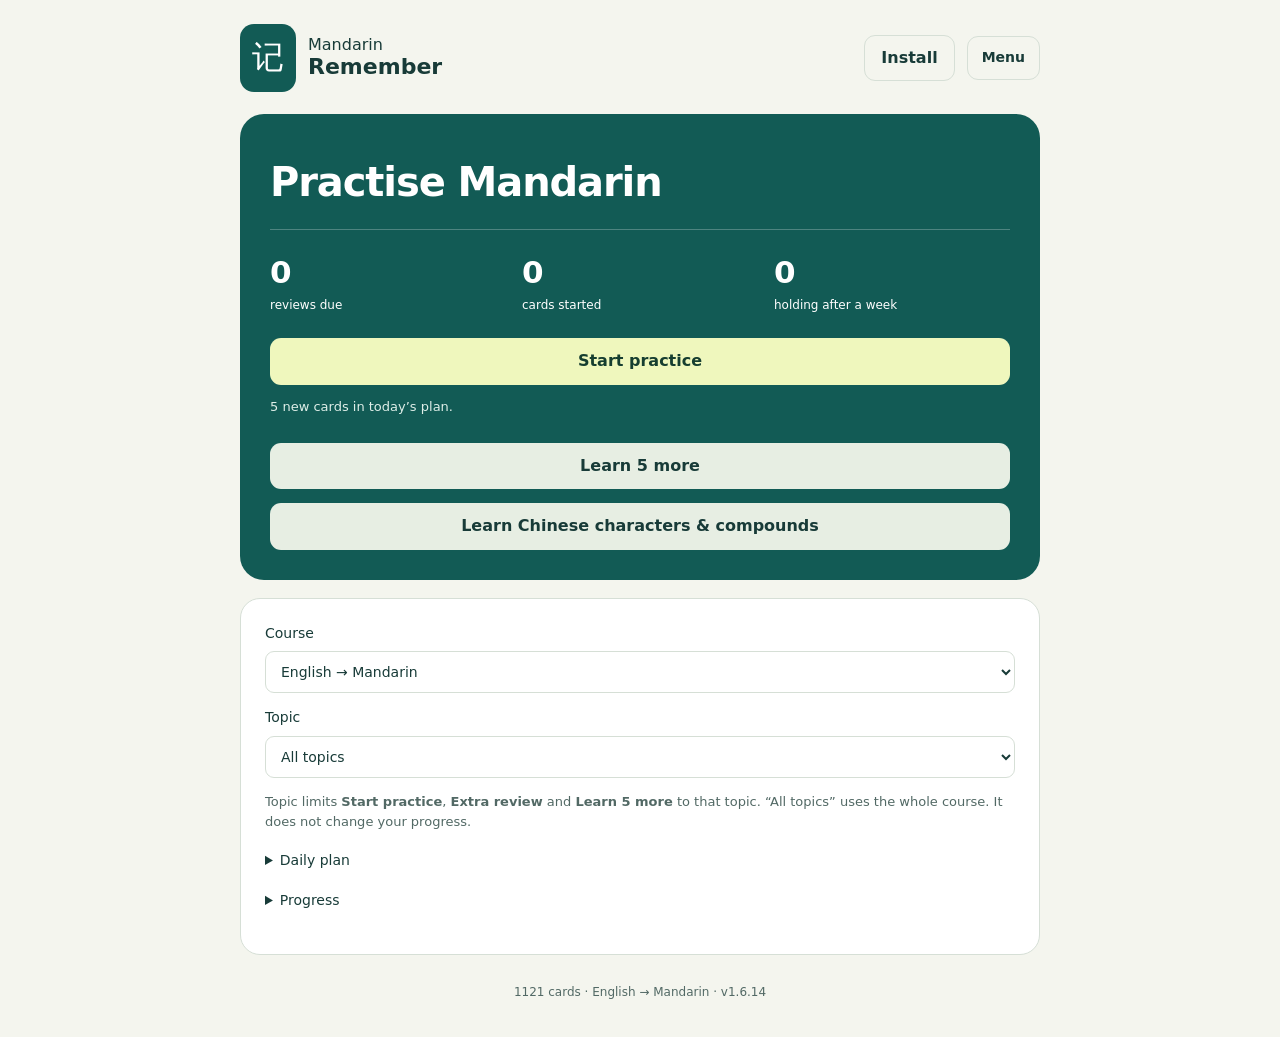
==== commit c349dee0: "Restore Palestinian Arabic with clearly marked comparison audio" ====
--- a/index.html
+++ b/index.html
@@ -23,8 +23,8 @@
 <section id="settings" hidden><article class="panel"><div class="row"><h1>Audio & backup</h1><button class="quiet" id="settingsBack">Back</button></div><label>Audio source<select id="audioMode"><option value="auto">Automatic</option><option value="device">Device voice</option><option value="online">Online voice</option></select></label><p id="audioExplanation" class="small"></p><label><span id="voiceLabel">Mandarin voice</span><select id="voiceSelect"><option value="">Automatic</option></select></label><div class="row"><button id="testAudio" class="secondary">Test normal</button><button id="testSlow" class="secondary">Test slow</button></div><p id="settingsAudioStatus" role="status" class="small"></p><hr><h2>Progress backup</h2><p class="small">For the selected course. Saved in this browser; export to keep a copy.</p><button id="exportBtn" class="primary">Export backup</button><label class="fileLabel">Import backup<input id="importFile" type="file" accept=".json,application/json"></label><div id="importPreview" hidden><p id="importInfo"></p><button id="confirmImport" class="again">Replace progress</button><button id="cancelImport" class="quiet">Cancel</button></div></article></section>
 <section id="install" hidden><article class="panel prose"><div class="row"><h1>Install on phone</h1><button id="installBack" class="quiet">Back</button></div><p id="installStatus" role="status"></p><button id="requestInstall" class="primary" hidden>Install app</button><div id="installSteps"><h2>Android · Chrome</h2><ol><li>Open this site in <b>Chrome</b>.</li><li>Tap Chrome’s <b>⋮</b> at the top right, beside the address bar.</li><li>Choose <b>Add to Home screen → Install</b> (or <b>Create shortcut</b>).</li></ol><p class="small">Use the browser’s ⋮, not this app’s Menu. If you opened the link inside another app, choose “Open in Chrome” first.</p><details><summary>iPhone · Safari</summary><p>Open in Safari → Share <b>↑</b> → Add to Home Screen → Add.</p></details></div></article></section>
 <section id="guide" hidden><article class="panel prose"><div class="row"><h1>Help</h1><button class="quiet" id="guideBack">Back</button></div><ol><li>Start with due reviews.</li><li>Say the answer before revealing it.</li><li>Rate that attempt. A hint counts as help.</li><li>Use <b>Learn 5 more</b> whenever you want more new cards.</li><li>During recall, roughly every other task uses a sentence containing the word being reviewed, when a suitable sentence is available. Its scored words must already be learned; connecting words are explained with the answer. Sentence grades update the word schedules. Learn 5 more stays word-only, including its short recall steps. Extra review keeps due dates unchanged.</li><li>For reading, open <b>Learn Chinese characters &amp; compounds</b>. Recognize base characters, then unlock words made from characters you can read. Pinyin and meaning are revealed after recall; no handwriting or typing is required.</li><li>Use a phrase today. Come back tomorrow.</li></ol><details><summary>Ratings & reviews</summary><p>Missed: check the answer and retry later. Effortful: correct but hard. Got it: correct. Easy: immediate.</p><p>Speaking and understanding have separate schedules. Mistakes return sooner. Extra reviews do not delay scheduled reviews. The daily plan pauses new cards when reviews pile up; “Learn 5 more” lets you choose an extra batch.</p></details><details><summary>Pronunciation</summary><p id="pronunciationHelp"></p></details><details><summary>Why spaced recall?</summary><p>Retrieval and practice across days support retention. The app’s exact intervals are practical defaults.</p><ul><li><a href="https://learninglab.psych.purdue.edu/downloads/2008/2008_Karpicke_Roediger_Science.pdf" target="_blank" rel="noopener">Retrieval practice · Karpicke & Roediger</a></li><li><a href="https://www.psychologicalscience.org/publications/journals/pspi/learning-techniques.html" target="_blank" rel="noopener">Learning techniques · Dunlosky et al.</a></li><li><a href="https://digitalcommons.usf.edu/psy_facpub/1766/" target="_blank" rel="noopener">Spacing · Cepeda et al.</a></li></ul></details></article></section>
-</main><footer id="appVersion">1121 cards · English → Mandarin · v1.6.13</footer></div>
-<script id="courses-data" type="application/json">{"defaultCourse": "en-zh", "courses": [{"id": "en-zh", "label": "English → Mandarin", "characterCourse": "en-zh-reading", "characterCourseLabel": "Learn Chinese characters & compounds", "progressId": "chinese-family-reviewed-1", "storageKey": "mandarin-remember:reviewed:v1", "source": {"name": "English", "lang": "en", "dir": "ltr", "translateCode": "en", "textLabel": "English"}, "target": {"name": "Mandarin", "textLabel": "Chinese", "lang": "zh-CN", "dir": "ltr", "translateCode": "zh-CN"}, "voiceLanguages": ["zh", "zh-CN", "zh-TW", "zh-SG", "cmn", "cmn-CN", "cmn-Hans-CN", "cmn-Hant-TW"], "testText": "你想喝水吗？", "pronunciationLabel": "Pinyin", "hintMode": "pinyin", "pronunciationHelp": "Pinyin keeps underlying third tones: nǐ hǎo starts with a rising tone in speech. 一/不 show common spoken changes; unmarked syllables are neutral. Listen to whole phrases. Ask a Mandarin speaker for feedback—the app doesn’t grade your voice.", "searchPlaceholder": "孩子, haizi, child…", "localSpeechHelper": true, "mark": "记", "onlineSpeech": {"provider": "google-translate", "language": "zh-CN"}, "cards": [{"id": "zh-45f1364f08aed165", "text": "妈妈", "pronunciation": "māma", "meaning": "mom", "category": "Family"}, {"id": "zh-d45ce71dd359d0e7", "text": "爸爸", "pronunciation": "bàba", "meaning": "dad", "category": "Family"}, {"id": "zh-5f887419f463425a", "text": "孩子", "pronunciation": "háizi", "meaning": "child", "category": "Family"}, {"id": "zh-44dd6014a532924b", "text": "大人", "pronunciation": "dàren", "meaning": "adult / grown-up", "category": "Family"}, {"id": "zh-da5a634993e1ba9b", "text": "宝宝", "pronunciation": "bǎobao", "meaning": "baby", "category": "Family"}, {"id": "zh-6d9120865dc58fe4", "text": "尿布", "pronunciation": "niàobù", "meaning": "diaper / nappy", "category": "Kids & Play"}, {"id": "zh-1831dbd6e20e64bd", "text": "婴儿车", "pronunciation": "yīng'érchē", "meaning": "stroller / pram", "category": "Kids & Play"}, {"id": "zh-b50dde9bb88540ba", "text": "奶奶", "pronunciation": "nǎinai", "meaning": "grandma / grandmother (dad's mother; paternal)", "category": "Family", "usage": "Dad's mother: paternal grandmother. Mom's mother is 外婆 (wàipó), also called 姥姥 (lǎolao).", "examples": [{"text": "这是我奶奶。", "pronunciation": "zhè shì wǒ nǎinai.", "meaning": "This is my grandma (dad's mother)."}]}, {"id": "zh-05a394a5779b1ee5", "text": "爷爷", "pronunciation": "yéye", "meaning": "grandpa / grandfather (dad's father; paternal)", "category": "Family", "usage": "Dad's father: paternal grandfather. Mom's father is 外公 (wàigōng), also called 姥爷 (lǎoye).", "examples": [{"text": "这是我爷爷。", "pronunciation": "zhè shì wǒ yéye.", "meaning": "This is my grandpa (dad's father)."}]}, {"id": "zh-88e9f2870ecc116d", "text": "外婆", "pronunciation": "wàipó", "meaning": "grandma / grandmother (mom's mother; maternal)", "category": "Family", "usage": "Mom's mother: maternal grandmother. 姥姥 (lǎolao) is another common name, especially in northern China. Family and regional preferences vary.", "examples": [{"text": "这是我外婆。", "pronunciation": "zhè shì wǒ wàipó.", "meaning": "This is my grandma (mom's mother)."}]}, {"id": "zh-7f6df41f6d33eb2e", "text": "这是我外婆。", "pronunciation": "zhè shì wǒ wàipó.", "meaning": "This is my grandma (mom's mother).", "category": "Family"}, {"id": "zh-ef0cdc594035bea0", "text": "外公", "pronunciation": "wàigōng", "meaning": "grandpa / grandfather (mom's father; maternal)", "category": "Family", "usage": "Mom's father: maternal grandfather. 姥爷 (lǎoye) is another common name, especially in northern China. Family and regional preferences vary.", "examples": [{"text": "这是我外公。", "pronunciation": "zhè shì wǒ wàigōng.", "meaning": "This is my grandpa (mom's father)."}]}, {"id": "zh-b61af699e9ba612a", "text": "这是我外公。", "pronunciation": "zhè shì wǒ wàigōng.", "meaning": "This is my grandpa (mom's father).", "category": "Family"}, {"id": "zh-e1d2a9310891c22f", "text": "吃饭", "pronunciation": "chīfàn", "meaning": "eat / have a meal", "category": "Food"}, {"id": "zh-a8720cdfc7de0556", "text": "喝水", "pronunciation": "hēshuǐ", "meaning": "drink water", "category": "Food"}, {"id": "zh-fdaa26ac8943d4a4", "text": "我想喝水", "pronunciation": "wǒ xiǎng hē shuǐ", "meaning": "I want to drink water", "category": "Food", "sentence": true}, {"id": "zh-0148aa8ffb7148d8", "text": "好吃", "pronunciation": "hǎochī", "meaning": "tasty / delicious", "category": "Food"}, {"id": "zh-5f365d2c8e517cb9", "text": "饿", "pronunciation": "è", "meaning": "hungry", "category": "Feelings"}, {"id": "zh-a218fbeb5e09defb", "text": "饱", "pronunciation": "bǎo", "meaning": "full (after eating)", "category": "Feelings"}, {"id": "zh-0e3a6bb16bb0daf1", "text": "我吃饱了。", "pronunciation": "wǒ chī bǎo le.", "meaning": "I've had enough to eat / I'm full.", "category": "Feelings"}, {"id": "zh-61dd48f58b0707c0", "text": "我饿了", "pronunciation": "wǒ è le", "meaning": "I'm hungry", "category": "Feelings", "sentence": true}, {"id": "zh-3dcae0ae0b0e7af5", "text": "渴", "pronunciation": "kě", "meaning": "thirsty", "category": "Feelings"}, {"id": "zh-73ed236004d3e7c6", "text": "我渴了", "pronunciation": "wǒ kě le", "meaning": "I'm thirsty", "category": "Feelings", "sentence": true}, {"id": "zh-a8b43ae9fdc84d1a", "text": "累", "pronunciation": "lèi", "meaning": "tired", "category": "Feelings"}, {"id": "zh-df6a19a0c7a5ac78", "text": "我累了", "pronunciation": "wǒ lèi le", "meaning": "I'm tired", "category": "Feelings", "sentence": true}, {"id": "zh-6e067999e2407ee3", "text": "开心", "pronunciation": "kāixīn", "meaning": "happy", "category": "Feelings"}, {"id": "zh-4eeae343b29c2ef2", "text": "兴奋", "pronunciation": "xīngfèn", "meaning": "excited", "category": "Feelings"}, {"id": "zh-b4ae3bd8b86dd3a9", "text": "失望", "pronunciation": "shīwàng", "meaning": "disappointed", "category": "Feelings"}, {"id": "zh-b38a4b4c3335f2d4", "text": "睡觉", "pronunciation": "shuìjiào", "meaning": "sleep / go to bed", "category": "Home & Routine", "usage": "Sleeping or going to bed. “Sleepy” is 困 (kùn).", "examples": [{"text": "我想睡觉。", "pronunciation": "wǒ xiǎng shuìjiào.", "meaning": "I want to sleep."}, {"text": "该睡觉了。", "pronunciation": "gāi shuìjiào le.", "meaning": "It's time for bed."}]}, {"id": "zh-e9965691b0f416f2", "text": "睡着了", "pronunciation": "shuìzháo le", "meaning": "fell asleep / is asleep now", "category": "Home & Routine", "usage": "Falling asleep or now being asleep. 着 is pronounced zháo here; it is not the neutral-tone aspect particle zhe.", "examples": [{"text": "宝宝睡着了。", "pronunciation": "bǎobao shuìzháo le.", "meaning": "The baby has fallen asleep."}]}, {"id": "zh-2f55ef3ef510fd6e", "text": "宝宝睡着了。", "pronunciation": "bǎobao shuìzháo le.", "meaning": "The baby has fallen asleep.", "category": "Home & Routine"}, {"id": "zh-0210e87252468059", "text": "我想睡觉", "pronunciation": "wǒ xiǎng shuìjiào", "meaning": "I want to sleep", "category": "Home & Routine", "sentence": true}, {"id": "zh-96f512f980046bf6", "text": "起床", "pronunciation": "qǐchuáng", "meaning": "get up / get out of bed", "category": "Home & Routine", "usage": "Getting out of bed, not standing up from a chair. The same verb works in a statement or a command; Mandarin does not conjugate it.", "examples": [{"text": "我每天早上六点起床。", "pronunciation": "wǒ měitiān zǎoshang liù diǎn qǐchuáng.", "meaning": "I get up at six every morning."}, {"text": "亚历克斯，起床了！", "pronunciation": "Yàlìkèsī, qǐchuáng le!", "meaning": "Alex, time to get up!"}]}, {"id": "zh-5399e753ba4be059", "text": "我起床了。", "pronunciation": "wǒ qǐchuáng le.", "meaning": "I'm up / I've gotten out of bed.", "category": "Home & Routine", "usage": "Means you have gotten out of bed. If you are only awake, say 我醒了 (wǒ xǐng le).", "examples": [{"text": "该起床了。", "pronunciation": "gāi qǐchuáng le.", "meaning": "It's time to get up."}]}, {"id": "zh-14c11cf26c2ba255", "text": "该起床了。", "pronunciation": "gāi qǐchuáng le.", "meaning": "It's time to get up.", "category": "Home & Routine"}, {"id": "zh-40b3dbc4ae2f7d3a", "text": "醒来", "pronunciation": "xǐnglái", "meaning": "wake up (stop sleeping)", "category": "Home & Routine", "usage": "Waking up is different from getting out of bed (起床). You can be awake and still in bed.", "examples": [{"text": "我醒了。", "pronunciation": "wǒ xǐng le.", "meaning": "I'm awake now."}]}, {"id": "zh-16a598b92497f04a", "text": "我醒了。", "pronunciation": "wǒ xǐng le.", "meaning": "I'm awake now.", "category": "Home & Routine"}, {"id": "zh-9a6ce4cf2cab6307", "text": "回家", "pronunciation": "huí jiā", "meaning": "go / come home", "category": "Home & Routine", "usage": "Returning home. English “go” or “come” depends on the speaker's viewpoint.", "examples": [{"text": "我先回家了。", "pronunciation": "wǒ xiān huí jiā le.", "meaning": "I'm heading home now."}, {"text": "你几点回家？", "pronunciation": "nǐ jǐ diǎn huí jiā?", "meaning": "What time are you coming home?"}]}, {"id": "zh-91187d0a2f72845e", "text": "我要回家", "pronunciation": "wǒ yào huí jiā", "meaning": "I want to go home", "category": "Home & Routine", "sentence": true}, {"id": "zh-6e2c77f393e41e1b", "text": "在哪里", "pronunciation": "zài nǎlǐ", "meaning": "Where is it? / Where? (subject supplied by context)", "category": "Common Phrases"}, {"id": "zh-c1b52e0e64a33dea", "text": "什么", "pronunciation": "shénme", "meaning": "what", "category": "Common Phrases"}, {"id": "zh-056b9c626275cd54", "text": "谁", "pronunciation": "shéi", "meaning": "who", "category": "Common Phrases"}, {"id": "zh-79464926d367a9b9", "text": "哪个", "pronunciation": "nǎge", "meaning": "which one", "category": "Common Phrases"}, {"id": "zh-5ee8091a38eee188", "text": "怎么", "pronunciation": "zěnme", "meaning": "how / in what way", "category": "Common Phrases"}, {"id": "zh-1b919bb47883c5cf", "text": "为什么", "pronunciation": "wèishénme", "meaning": "why", "category": "Common Phrases"}, {"id": "zh-fb8f01cb6d4be28b", "text": "多少", "pronunciation": "duōshao", "meaning": "how much / how many", "category": "Common Phrases", "usage": "Asks about quantity. Add 钱 (qián) when asking a price.", "examples": [{"text": "你家有多少本书？", "pronunciation": "nǐ jiā yǒu duōshao běn shū?", "meaning": "How many books do you have at home?"}, {"text": "这个多少钱？", "pronunciation": "zhège duōshao qián?", "meaning": "How much does this cost?"}]}, {"id": "zh-31b86e9372ca7d41", "text": "我不知道", "pronunciation": "wǒ bù zhīdào", "meaning": "I don't know", "category": "Common Phrases", "sentence": true}, {"id": "zh-54673ea53c1f20ad", "text": "我知道", "pronunciation": "wǒ zhīdào", "meaning": "I know", "category": "Common Phrases", "sentence": true, "usage": "Knowing a fact. Recognizing or knowing a person uses 认识 (rènshi).", "examples": [{"text": "我知道他住在哪儿。", "pronunciation": "wǒ zhīdào tā zhù zài nǎr.", "meaning": "I know where he lives."}]}, {"id": "zh-4f617edf450f4b3f", "text": "等一下", "pronunciation": "děng yíxià", "meaning": "wait a moment", "category": "Common Phrases"}, {"id": "zh-c22e553bd8c207d3", "text": "快一点", "pronunciation": "kuài yìdiǎn", "meaning": "a little faster / hurry up", "category": "Common Phrases"}, {"id": "zh-68a44f3d6dec3634", "text": "慢一点", "pronunciation": "màn yìdiǎn", "meaning": "a little slower", "category": "Common Phrases"}, {"id": "zh-1bf7ac688560d3b0", "text": "谢谢", "pronunciation": "xièxie", "meaning": "thank you", "category": "Common Phrases", "featured": 13}, {"id": "zh-73cc81388c9bd644", "text": "对不起", "pronunciation": "duìbuqǐ", "meaning": "sorry", "category": "Common Phrases"}, {"id": "zh-e8b44a5169b8ab96", "text": "没关系", "pronunciation": "méiguānxi", "meaning": "it's okay / no problem", "category": "Common Phrases", "usage": "Reassures someone after an apology or minor problem. It does not literally mean “no relationship” in this use.", "examples": [{"text": "没关系，下次小心一点。", "pronunciation": "méi guānxi, xià cì xiǎoxīn yìdiǎn.", "meaning": "It's okay. Be more careful next time."}]}, {"id": "zh-0ef5c86fab94f13a", "text": "可以", "pronunciation": "kěyǐ", "meaning": "can / may; okay (permission or possibility)", "category": "Common Phrases", "usage": "Often permission or an acceptable option. Learned ability, such as speaking a language, usually uses 会 (huì).", "examples": [{"text": "我可以坐这里吗？", "pronunciation": "wǒ kěyǐ zuò zhèlǐ ma?", "meaning": "May I sit here?"}, {"text": "可以。", "pronunciation": "kěyǐ.", "meaning": "Yes, that's fine."}]}, {"id": "zh-3a9acd46804b5830", "text": "可以吗？", "pronunciation": "kěyǐ ma?", "meaning": "Is that okay / may I?", "category": "Common Phrases"}, {"id": "zh-aaf6f7c76d350c53", "text": "不可以", "pronunciation": "bù kěyǐ", "meaning": "not allowed / not okay", "category": "Common Phrases", "usage": "Usually a restriction, rather than lack of skill. “I can't swim” is 我不会游泳 (wǒ bú huì yóuyǒng).", "examples": [{"text": "这里不可以停车。", "pronunciation": "zhèlǐ bù kěyǐ tíngchē.", "meaning": "Parking isn't allowed here."}]}, {"id": "zh-c0ad5411b19cfcba", "text": "我爱你", "pronunciation": "wǒ ài nǐ", "meaning": "I love you", "category": "Family", "sentence": true}, {"id": "zh-f5261ae14a3d7d90", "text": "小心", "pronunciation": "xiǎoxīn", "meaning": "be careful", "category": "Common Phrases"}, {"id": "zh-6cf70b7c4fa3c4b4", "text": "哥哥", "pronunciation": "gēge", "meaning": "older brother", "category": "Family"}, {"id": "zh-d25622289ef32c86", "text": "姐姐", "pronunciation": "jiějie", "meaning": "older sister", "category": "Family"}, {"id": "zh-cf0af76ceb03b3ad", "text": "弟弟", "pronunciation": "dìdi", "meaning": "younger brother", "category": "Family"}, {"id": "zh-dd663fa55681eed7", "text": "妹妹", "pronunciation": "mèimei", "meaning": "younger sister", "category": "Family"}, {"id": "zh-789f61dbfcc7a2d2", "text": "红色", "pronunciation": "hóngsè", "meaning": "red", "category": "Colors"}, {"id": "zh-67035e6b7f82acdb", "text": "蓝色", "pronunciation": "lánsè", "meaning": "blue", "category": "Colors"}, {"id": "zh-30c83dc25b12c32c", "text": "绿色", "pronunciation": "lǜsè", "meaning": "green", "category": "Colors"}, {"id": "zh-d451c07d739b3306", "text": "黄色", "pronunciation": "huángsè", "meaning": "yellow", "category": "Colors"}, {"id": "zh-ed7d2c54184be5f5", "text": "黑色", "pronunciation": "hēisè", "meaning": "black", "category": "Colors"}, {"id": "zh-f56e7eff58bf730d", "text": "白色", "pronunciation": "báisè", "meaning": "white", "category": "Colors"}, {"id": "zh-dbd379b39f0d3537", "text": "粉色", "pronunciation": "fěnsè", "meaning": "pink", "category": "Colors"}, {"id": "zh-2ed9c6fabac2013a", "text": "紫色", "pronunciation": "zǐsè", "meaning": "purple", "category": "Colors"}, {"id": "zh-aa1e899dd35771b0", "text": "橙色", "pronunciation": "chéngsè", "meaning": "orange", "category": "Colors"}, {"id": "zh-051e67d913f4a72e", "text": "灰色", "pronunciation": "huīsè", "meaning": "gray", "category": "Colors"}, {"id": "zh-e233a13a49e51106", "text": "米饭", "pronunciation": "mǐfàn", "meaning": "cooked rice", "category": "Food"}, {"id": "zh-0b5480e007c777a7", "text": "面条", "pronunciation": "miàntiáo", "meaning": "noodles", "category": "Food"}, {"id": "zh-e9f5b71a472d27bb", "text": "鸡蛋", "pronunciation": "jīdàn", "meaning": "egg", "category": "Food"}, {"id": "zh-b892a42b9695881d", "text": "牛奶", "pronunciation": "niúnǎi", "meaning": "milk", "category": "Food"}, {"id": "zh-50537dab76505dfc", "text": "苹果", "pronunciation": "píngguǒ", "meaning": "apple", "category": "Food"}, {"id": "zh-dbf9f9c94fc90b7c", "text": "香蕉", "pronunciation": "xiāngjiāo", "meaning": "banana", "category": "Food"}, {"id": "zh-2f79e1fce5422a84", "text": "肉", "pronunciation": "ròu", "meaning": "meat", "category": "Food"}, {"id": "zh-45f0c2d97be1214d", "text": "菜", "pronunciation": "cài", "meaning": "vegetable / dish", "category": "Food", "usage": "Can mean vegetables or a prepared dish, including meat dishes.", "examples": [{"text": "多吃点菜。", "pronunciation": "duō chī diǎn cài.", "meaning": "Eat some more vegetables."}, {"text": "我们点了三个菜。", "pronunciation": "wǒmen diǎn le sān ge cài.", "meaning": "We ordered three dishes."}]}, {"id": "zh-27c180751ad60f8c", "text": "水果", "pronunciation": "shuǐguǒ", "meaning": "fruit", "category": "Food"}, {"id": "zh-327b54d04f71f212", "text": "水", "pronunciation": "shuǐ", "meaning": "water", "category": "Food", "featured": 7}, {"id": "zh-35ce82d20a4c0c12", "text": "热水", "pronunciation": "rèshuǐ", "meaning": "hot water", "category": "Food"}, {"id": "zh-99f45e03f66e7c0d", "text": "凉水", "pronunciation": "liángshuǐ", "meaning": "cool / cold water (not necessarily chilled)", "category": "Food", "usage": "Cool or cold water, without necessarily being refrigerated. 冰水 (bīngshuǐ) is iced or very cold water.", "examples": [{"text": "我想喝点凉水。", "pronunciation": "wǒ xiǎng hē diǎn liángshuǐ.", "meaning": "I'd like some cool water."}]}, {"id": "zh-6b1311e9a899a0d4", "text": "矿泉水", "pronunciation": "kuàngquánshuǐ", "meaning": "mineral water", "category": "Food"}, {"id": "zh-7e005ba311f86fa7", "text": "茶", "pronunciation": "chá", "meaning": "tea", "category": "Food"}, {"id": "zh-5fcaf1452472773f", "text": "高兴", "pronunciation": "gāoxìng", "meaning": "glad / pleased", "category": "Feelings", "featured": 11}, {"id": "zh-1080332a28b0e082", "text": "生气", "pronunciation": "shēngqì", "meaning": "angry", "category": "Feelings"}, {"id": "zh-571a5f62065064b1", "text": "害怕", "pronunciation": "hàipà", "meaning": "afraid", "category": "Feelings"}, {"id": "zh-313c224671ff5c9e", "text": "紧张", "pronunciation": "jǐnzhāng", "meaning": "nervous / tense", "category": "Feelings"}, {"id": "zh-102f7d8002fe533f", "text": "放心", "pronunciation": "fàngxīn", "meaning": "feel reassured / stop worrying", "category": "Feelings"}, {"id": "zh-2c7ba1fafcd4d6dd", "text": "别紧张。", "pronunciation": "bié jǐnzhāng.", "meaning": "Don't be nervous.", "category": "Feelings"}, {"id": "zh-668ce09171c3021a", "text": "难过", "pronunciation": "nánguò", "meaning": "sad / upset", "category": "Feelings"}, {"id": "zh-6a007737421eae83", "text": "困", "pronunciation": "kùn", "meaning": "sleepy", "category": "Feelings"}, {"id": "zh-b1e179f5622eeea5", "text": "疼", "pronunciation": "téng", "meaning": "hurt / ache; painful", "category": "Feelings", "usage": "For physical pain. To injure someone or get injured, use other expressions, such as 受伤 (shòushāng).", "examples": [{"text": "我的脚很疼。", "pronunciation": "wǒ de jiǎo hěn téng.", "meaning": "My foot really hurts."}]}, {"id": "zh-653b04330b75751f", "text": "喜欢", "pronunciation": "xǐhuan", "meaning": "like", "category": "Feelings"}, {"id": "zh-490bfe52ad554086", "text": "我喜欢这个", "pronunciation": "wǒ xǐhuan zhège", "meaning": "I like this", "category": "Feelings", "sentence": true}, {"id": "zh-e06217a18ce16d6b", "text": "不喜欢", "pronunciation": "bù xǐhuan", "meaning": "don't like", "category": "Feelings"}, {"id": "zh-635f7bc88ce1d2c7", "text": "我不喜欢这个", "pronunciation": "wǒ bù xǐhuan zhège", "meaning": "I don't like this", "category": "Feelings", "sentence": true}, {"id": "zh-c8ae97be80f3867c", "text": "家", "pronunciation": "jiā", "meaning": "home / family", "category": "Home & Routine", "usage": "Can refer to a home or the family living there. 家人 (jiārén) means family members.", "examples": [{"text": "我在家。", "pronunciation": "wǒ zài jiā.", "meaning": "I'm at home."}, {"text": "我家有四口人。", "pronunciation": "wǒ jiā yǒu sì kǒu rén.", "meaning": "There are four people in my family."}]}, {"id": "zh-96b2d406041bbf38", "text": "房间", "pronunciation": "fángjiān", "meaning": "room", "category": "Home & Routine"}, {"id": "zh-c90c647032879fde", "text": "卧室", "pronunciation": "wòshì", "meaning": "bedroom", "category": "Home & Routine"}, {"id": "zh-189a9873c2869253", "text": "阳台", "pronunciation": "yángtái", "meaning": "balcony", "category": "Home & Routine"}, {"id": "zh-9d743810c4b56fb3", "text": "楼上", "pronunciation": "lóushàng", "meaning": "upstairs", "category": "Home & Routine"}, {"id": "zh-d981cd0d3684893e", "text": "楼下", "pronunciation": "lóuxià", "meaning": "downstairs", "category": "Home & Routine"}, {"id": "zh-66a03a3ae3a13db9", "text": "楼梯", "pronunciation": "lóutī", "meaning": "stairs", "category": "Home & Routine"}, {"id": "zh-c4d0aea9e2da2f9f", "text": "电梯", "pronunciation": "diàntī", "meaning": "elevator / lift", "category": "Home & Routine"}, {"id": "zh-a407325e0081cb7d", "text": "门", "pronunciation": "mén", "meaning": "door", "category": "Home & Routine"}, {"id": "zh-da098a22509a9187", "text": "窗户", "pronunciation": "chuānghu", "meaning": "window", "category": "Home & Routine"}, {"id": "zh-6d132744a95cf394", "text": "钥匙", "pronunciation": "yàoshi", "meaning": "key", "category": "Home & Routine"}, {"id": "zh-3b2e57ba5da52476", "text": "忘带钥匙了。", "pronunciation": "wàng dài yàoshi le.", "meaning": "I forgot to bring my keys.", "category": "Home & Routine"}, {"id": "zh-5cfd73078e3aaf3f", "text": "床", "pronunciation": "chuáng", "meaning": "bed", "category": "Home & Routine"}, {"id": "zh-84fc114618ec7257", "text": "枕头", "pronunciation": "zhěntou", "meaning": "pillow", "category": "Home & Routine"}, {"id": "zh-64569c7e08abbee1", "text": "被子", "pronunciation": "bèizi", "meaning": "quilt / duvet", "category": "Home & Routine"}, {"id": "zh-8509abd16c765100", "text": "床单", "pronunciation": "chuángdān", "meaning": "bedsheet", "category": "Home & Routine"}, {"id": "zh-81251d98367d0ff2", "text": "洗澡", "pronunciation": "xǐzǎo", "meaning": "take a bath / shower", "category": "Home & Routine", "usage": "Covers showering and bathing; it does not specify a bathtub.", "examples": [{"text": "我每天晚上洗澡。", "pronunciation": "wǒ měitiān wǎnshang xǐzǎo.", "meaning": "I shower every evening."}]}, {"id": "zh-c471aae1a90d63b1", "text": "毛巾", "pronunciation": "máojīn", "meaning": "towel", "category": "Home & Routine"}, {"id": "zh-247d71e18ca631b2", "text": "肥皂", "pronunciation": "féizào", "meaning": "soap", "category": "Home & Routine"}, {"id": "zh-7d3019679d09e8f5", "text": "洗发水", "pronunciation": "xǐfàshuǐ", "meaning": "shampoo", "category": "Home & Routine"}, {"id": "zh-d7b656497de700a0", "text": "吹头发", "pronunciation": "chuī tóufa", "meaning": "blow-dry one's hair", "category": "Home & Routine"}, {"id": "zh-b4ffef701723d1f3", "text": "刷牙", "pronunciation": "shuāyá", "meaning": "brush teeth", "category": "Home & Routine"}, {"id": "zh-aeb4c474be567690", "text": "牙刷", "pronunciation": "yáshuā", "meaning": "toothbrush", "category": "Home & Routine"}, {"id": "zh-31789e1528f85b15", "text": "牙膏", "pronunciation": "yágāo", "meaning": "toothpaste", "category": "Home & Routine"}, {"id": "zh-11a125593d9c7476", "text": "洗脸", "pronunciation": "xǐ liǎn", "meaning": "wash one's face", "category": "Home & Routine"}, {"id": "zh-cbae1e69551b0f78", "text": "穿衣服", "pronunciation": "chuān yīfu", "meaning": "get dressed", "category": "Home & Routine", "usage": "Can describe putting clothes on or wearing them; context tells you which.", "examples": [{"text": "快穿衣服，我们要走了。", "pronunciation": "kuài chuān yīfu, wǒmen yào zǒu le.", "meaning": "Get dressed quickly; we're leaving."}, {"text": "他今天穿黑色的衣服。", "pronunciation": "tā jīntiān chuān hēisè de yīfu.", "meaning": "He's wearing black today."}]}, {"id": "zh-d1147b647ff1a523", "text": "出去", "pronunciation": "chūqù", "meaning": "go out", "category": "Home & Routine", "usage": "Moving out, away from where the speaker is. “Come out” is 出来 (chūlai).", "examples": [{"text": "我出去买点东西。", "pronunciation": "wǒ chūqù mǎi diǎn dōngxi.", "meaning": "I'm going out to buy a few things."}]}, {"id": "zh-5a490d99246de50a", "text": "进来", "pronunciation": "jìnlái", "meaning": "come in", "category": "Home & Routine", "usage": "Moving in toward the speaker, who is inside. “Go in” is 进去 (jìnqu).", "examples": [{"text": "请进来。", "pronunciation": "qǐng jìnlai.", "meaning": "Please come in."}]}, {"id": "zh-30d4711445a2d3f9", "text": "坐下", "pronunciation": "zuòxià", "meaning": "sit down", "category": "Home & Routine", "usage": "The action of sitting down. Add 请 (qǐng) for a polite invitation.", "examples": [{"text": "请坐下。", "pronunciation": "qǐng zuò xià.", "meaning": "Please sit down."}]}, {"id": "zh-2f8fd89f615c37ef", "text": "站起来", "pronunciation": "zhàn qǐlai", "meaning": "stand up (from sitting or lying down)", "category": "Home & Routine", "usage": "Standing up from sitting or lying down. Getting out of bed in the morning is 起床 (qǐchuáng).", "examples": [{"text": "请站起来。", "pronunciation": "qǐng zhàn qǐlai.", "meaning": "Please stand up."}]}, {"id": "zh-8c27f26a1be2f4fc", "text": "躺下", "pronunciation": "tǎng xià", "meaning": "lie down", "category": "Home & Routine"}, {"id": "zh-8d2697d27fce9337", "text": "坐一会儿吧。", "pronunciation": "zuò yíhuìr ba.", "meaning": "Have a seat for a while.", "category": "Home & Routine"}, {"id": "zh-670d9743542cae3e", "text": "你好", "pronunciation": "nǐ hǎo", "meaning": "hello", "category": "Common Phrases", "featured": 9}, {"id": "zh-3cc2e31eb28e3377", "text": "早上好", "pronunciation": "zǎoshang hǎo", "meaning": "good morning", "category": "Common Phrases"}, {"id": "zh-7196ef2fbde2c02f", "text": "晚安", "pronunciation": "wǎn'ān", "meaning": "good night", "category": "Common Phrases"}, {"id": "zh-be10ea8c4e5d464c", "text": "你好吗", "pronunciation": "nǐ hǎo ma", "meaning": "how are you?", "category": "Common Phrases", "sentence": true}, {"id": "zh-0e81c06652f02fff", "text": "我很好", "pronunciation": "wǒ hěn hǎo", "meaning": "I'm fine / doing well", "category": "Common Phrases", "sentence": true}, {"id": "zh-e54e5c8db870f6b7", "text": "没事", "pronunciation": "méishì", "meaning": "it's nothing / I'm okay", "category": "Common Phrases", "usage": "Can reassure someone that you are okay or that nothing is wrong. It can also mean having nothing to do.", "examples": [{"text": "别担心，我没事。", "pronunciation": "bié dānxīn, wǒ méi shì.", "meaning": "Don't worry. I'm okay."}]}, {"id": "zh-46c203e08ee64dda", "text": "没问题。", "pronunciation": "méi wèntí.", "meaning": "No problem / that's fine.", "category": "Common Phrases"}, {"id": "zh-ae0317813dba8fef", "text": "真的吗", "pronunciation": "zhēn de ma", "meaning": "really?", "category": "Common Phrases"}, {"id": "zh-0002e2d87fe9c9ab", "text": "当然", "pronunciation": "dāngrán", "meaning": "of course", "category": "Common Phrases"}, {"id": "zh-22e840cf333b0beb", "text": "给我", "pronunciation": "gěi wǒ", "meaning": "give it to me (direct request)", "category": "Common Phrases", "featured": 6, "usage": "On its own this can sound demanding. Add 请 (qǐng) or phrase it as a question to soften it.", "examples": [{"text": "请把那本书给我。", "pronunciation": "qǐng bǎ nà běn shū gěi wǒ.", "meaning": "Please give me that book."}]}, {"id": "zh-239c77bec946e7a8", "text": "来这里", "pronunciation": "lái zhèlǐ", "meaning": "come here", "category": "Common Phrases"}, {"id": "zh-51a75f4634dfa859", "text": "一", "pronunciation": "yī", "meaning": "one", "category": "Numbers"}, {"id": "zh-084b42f6e95e4e65", "text": "二", "pronunciation": "èr", "meaning": "two", "category": "Numbers"}, {"id": "zh-83385d2edafe28d4", "text": "两", "pronunciation": "liǎng", "meaning": "two (usually before a measure word)", "category": "Numbers", "usage": "Usually used before a measure word: 两个苹果. 二 is used in counting and numbers such as 二十 (twenty).", "examples": [{"text": "两个苹果", "pronunciation": "liǎng ge píngguǒ", "meaning": "two apples"}]}, {"id": "zh-a4c3313deb180960", "text": "三", "pronunciation": "sān", "meaning": "three", "category": "Numbers"}, {"id": "zh-754a9d5828d502f1", "text": "四", "pronunciation": "sì", "meaning": "four", "category": "Numbers"}, {"id": "zh-c9b87f516a38ea36", "text": "五", "pronunciation": "wǔ", "meaning": "five", "category": "Numbers"}, {"id": "zh-de07b5383874b2a3", "text": "六", "pronunciation": "liù", "meaning": "six", "category": "Numbers"}, {"id": "zh-1b0542878c67f6cd", "text": "七", "pronunciation": "qī", "meaning": "seven", "category": "Numbers"}, {"id": "zh-2c467d3673926b20", "text": "八", "pronunciation": "bā", "meaning": "eight", "category": "Numbers"}, {"id": "zh-df897da6e02ecd30", "text": "九", "pronunciation": "jiǔ", "meaning": "nine", "category": "Numbers"}, {"id": "zh-fc7edd399a5c4b93", "text": "十", "pronunciation": "shí", "meaning": "ten", "category": "Numbers"}, {"id": "zh-142646ce3064eee6", "text": "丈夫", "pronunciation": "zhàngfu", "meaning": "husband", "category": "Family"}, {"id": "zh-55c4fadb327e49a5", "text": "妻子", "pronunciation": "qīzi", "meaning": "wife", "category": "Family"}, {"id": "zh-9231b93fd67f48d7", "text": "儿子", "pronunciation": "érzi", "meaning": "son", "category": "Family"}, {"id": "zh-115425d59e4ae5f5", "text": "女儿", "pronunciation": "nǚ'ér", "meaning": "daughter", "category": "Family"}, {"id": "zh-3aea6dc123efe59a", "text": "叔叔", "pronunciation": "shūshu", "meaning": "father's younger brother; uncle (also a friendly address for an adult man)", "category": "Family", "usage": "Your father's younger brother; children also use it politely for unrelated adult men. Father's older brother is 伯伯 (bóbo).", "examples": [{"text": "这是我叔叔，他是我爸爸的弟弟。", "pronunciation": "zhè shì wǒ shūshu, tā shì wǒ bàba de dìdi.", "meaning": "This is my uncle, my dad's younger brother."}]}, {"id": "zh-1574b2157a28a423", "text": "阿姨", "pronunciation": "āyí", "meaning": "auntie (an adult woman); maternal aunt in some usage", "category": "Family", "usage": "Used by children for adult women, and for some caregivers or household helpers. It can also mean a maternal aunt; usage varies.", "examples": [{"text": "阿姨好！", "pronunciation": "āyí hǎo!", "meaning": "Hello, Auntie! (A child's polite greeting to an adult woman.)"}]}, {"id": "zh-677aad1a0ee44cd6", "text": "朋友", "pronunciation": "péngyou", "meaning": "friend", "category": "Family"}, {"id": "zh-9baff1803c0a813d", "text": "家人", "pronunciation": "jiārén", "meaning": "family members", "category": "Family"}, {"id": "zh-353f503b0dcdf9bc", "text": "一家人", "pronunciation": "yì jiā rén", "meaning": "a family / the whole family", "category": "Family"}, {"id": "zh-4ae988a29c1f702c", "text": "厨房", "pronunciation": "chúfáng", "meaning": "kitchen", "category": "Home & Routine"}, {"id": "zh-c151cdea798412bc", "text": "客厅", "pronunciation": "kètīng", "meaning": "living room", "category": "Home & Routine"}, {"id": "zh-0931742a4f77321b", "text": "厕所", "pronunciation": "cèsuǒ", "meaning": "toilet / bathroom", "category": "Home & Routine"}, {"id": "zh-306de547695f668d", "text": "桌子", "pronunciation": "zhuōzi", "meaning": "table", "category": "Home & Routine"}, {"id": "zh-e57f49ca9c8120c9", "text": "椅子", "pronunciation": "yǐzi", "meaning": "chair", "category": "Home & Routine"}, {"id": "zh-961085f3c7ef705a", "text": "沙发", "pronunciation": "shāfā", "meaning": "sofa", "category": "Home & Routine"}, {"id": "zh-4b203b767ba0aabf", "text": "柜子", "pronunciation": "guìzi", "meaning": "cabinet / cupboard", "category": "Home & Routine"}, {"id": "zh-e1a4f5479f90d5f5", "text": "镜子", "pronunciation": "jìngzi", "meaning": "mirror", "category": "Home & Routine"}, {"id": "zh-28656d470286ce04", "text": "灯", "pronunciation": "dēng", "meaning": "light / lamp", "category": "Home & Routine"}, {"id": "zh-9f10fe658f243bc9", "text": "空调", "pronunciation": "kōngtiáo", "meaning": "air conditioner / air conditioning", "category": "Home & Routine"}, {"id": "zh-3e41bc3fa9119f63", "text": "风扇", "pronunciation": "fēngshàn", "meaning": "fan (appliance)", "category": "Home & Routine"}, {"id": "zh-33d3ef284743dbd1", "text": "遥控器", "pronunciation": "yáokòngqì", "meaning": "remote control", "category": "Home & Routine"}, {"id": "zh-85329f19e0b01f69", "text": "关灯", "pronunciation": "guān dēng", "meaning": "turn off the light", "category": "Home & Routine"}, {"id": "zh-898b1e516e3a065d", "text": "请关灯。", "pronunciation": "qǐng guān dēng.", "meaning": "Please turn off the light.", "category": "Home & Routine"}, {"id": "zh-c771248e511fbf93", "text": "打开", "pronunciation": "dǎkāi", "meaning": "open / turn on", "category": "Home & Routine", "usage": "Open something, or switch on a device. The object supplies the meaning.", "examples": [{"text": "请打开窗户。", "pronunciation": "qǐng dǎkāi chuānghu.", "meaning": "Please open the window."}, {"text": "打开电视吧。", "pronunciation": "dǎkāi diànshì ba.", "meaning": "Turn on the TV."}]}, {"id": "zh-419d02bc528bcc3a", "text": "关上", "pronunciation": "guānshàng", "meaning": "close / shut", "category": "Home & Routine", "usage": "Close a door, window or similar opening. For switching off a device, use 关 (guān) or 关掉 (guāndiào).", "examples": [{"text": "请关上门。", "pronunciation": "qǐng guānshàng mén.", "meaning": "Please close the door."}]}, {"id": "zh-d254bebf0f4b2df8", "text": "垃圾", "pronunciation": "lājī", "meaning": "rubbish / trash", "category": "Home & Routine"}, {"id": "zh-d7b7407bf306922f", "text": "垃圾桶", "pronunciation": "lājītǒng", "meaning": "rubbish bin / trash can", "category": "Home & Routine"}, {"id": "zh-93cab08d9a506b16", "text": "扔垃圾", "pronunciation": "rēng lājī", "meaning": "throw away rubbish / take out the trash", "category": "Home & Routine"}, {"id": "zh-af7d9826708fce0a", "text": "扫地", "pronunciation": "sǎo dì", "meaning": "sweep the floor", "category": "Home & Routine"}, {"id": "zh-e814d1afbbf0fd22", "text": "拖地", "pronunciation": "tuō dì", "meaning": "mop the floor", "category": "Home & Routine"}, {"id": "zh-2504ff16dd4cce10", "text": "早饭", "pronunciation": "zǎofàn", "meaning": "breakfast", "category": "Food"}, {"id": "zh-dac152a147729f3f", "text": "午饭", "pronunciation": "wǔfàn", "meaning": "lunch", "category": "Food"}, {"id": "zh-5a5420f01e11d0bc", "text": "晚饭", "pronunciation": "wǎnfàn", "meaning": "dinner", "category": "Food"}, {"id": "zh-b4bf241cd10ee181", "text": "面包", "pronunciation": "miànbāo", "meaning": "bread", "category": "Food"}, {"id": "zh-d564e7d1c8e63e77", "text": "鸡肉", "pronunciation": "jīròu", "meaning": "chicken", "category": "Food"}, {"id": "zh-ac3069de682490ac", "text": "鱼", "pronunciation": "yú", "meaning": "fish", "category": "Food"}, {"id": "zh-37fe121b6b013d9c", "text": "汤", "pronunciation": "tāng", "meaning": "soup", "category": "Food"}, {"id": "zh-720ec669f15b87b1", "text": "咖啡", "pronunciation": "kāfēi", "meaning": "coffee", "category": "Food"}, {"id": "zh-10fe8c1b5c227472", "text": "甜", "pronunciation": "tián", "meaning": "sweet", "category": "Food"}, {"id": "zh-3d339b9296386947", "text": "辣", "pronunciation": "là", "meaning": "spicy", "category": "Food"}, {"id": "zh-6e87e42fbc222f49", "text": "冷", "pronunciation": "lěng", "meaning": "cold (temperature)", "category": "Feelings", "usage": "Temperature or feeling cold. Having a cold is 感冒 (gǎnmào).", "examples": [{"text": "我有点冷。", "pronunciation": "wǒ yǒudiǎn lěng.", "meaning": "I'm a little cold."}]}, {"id": "zh-312490eda9072580", "text": "热", "pronunciation": "rè", "meaning": "hot (temperature)", "category": "Feelings", "usage": "For weather or feeling hot. Something too hot to touch or eat is 烫 (tàng).", "examples": [{"text": "今天很热。", "pronunciation": "jīntiān hěn rè.", "meaning": "It's hot today."}]}, {"id": "zh-3a470adc4813cb22", "text": "舒服", "pronunciation": "shūfu", "meaning": "comfortable / feel well", "category": "Feelings", "usage": "Can describe physical comfort or how your body feels.", "examples": [{"text": "这把椅子很舒服。", "pronunciation": "zhè bǎ yǐzi hěn shūfu.", "meaning": "This chair is comfortable."}, {"text": "我今天不太舒服。", "pronunciation": "wǒ jīntiān bú tài shūfu.", "meaning": "I'm not feeling very well today."}]}, {"id": "zh-bc91c3832c6c4fcb", "text": "不舒服", "pronunciation": "bù shūfu", "meaning": "not feeling well", "category": "Feelings"}, {"id": "zh-df0d25193874aa17", "text": "想", "pronunciation": "xiǎng", "meaning": "want to / would like to; think; miss (depending on context)", "category": "Actions", "featured": 19, "usage": "Before a verb: want to. Before a person: miss. 想一下 means think for a moment.", "examples": [{"text": "我想喝茶。", "pronunciation": "wǒ xiǎng hē chá.", "meaning": "I'd like some tea."}, {"text": "我很想你。", "pronunciation": "wǒ hěn xiǎng nǐ.", "meaning": "I miss you a lot."}]}, {"id": "zh-e5958617b8ba6586", "text": "让我想一下。", "pronunciation": "ràng wǒ xiǎng yíxià.", "meaning": "Let me think for a moment.", "category": "Actions"}, {"id": "zh-975f35218ed8782e", "text": "要", "pronunciation": "yào", "meaning": "want / need; be going to (context dependent)", "category": "Actions", "featured": 20, "usage": "Can express a request, a need or an intention. It does not always translate as “want.”", "examples": [{"text": "我要一杯咖啡。", "pronunciation": "wǒ yào yì bēi kāfēi.", "meaning": "I'd like a coffee."}, {"text": "我要走了。", "pronunciation": "wǒ yào zǒu le.", "meaning": "I'm leaving now."}]}, {"id": "zh-99ae21ea6c39ccc1", "text": "去", "pronunciation": "qù", "meaning": "go", "category": "Actions"}, {"id": "zh-6d8229118caa20c2", "text": "来", "pronunciation": "lái", "meaning": "come", "category": "Actions"}, {"id": "zh-61f43315f98a4b16", "text": "看", "pronunciation": "kàn", "meaning": "look at / watch / read", "category": "Actions", "usage": "Use with the thing viewed: 看电视 = watch TV, 看书 = read. Seeing successfully is 看见 (kànjiàn).", "examples": [{"text": "我在看书。", "pronunciation": "wǒ zài kàn shū.", "meaning": "I'm reading."}, {"text": "你看这个！", "pronunciation": "nǐ kàn zhège!", "meaning": "Look at this!"}]}, {"id": "zh-7205426737a8c37c", "text": "看见", "pronunciation": "kànjiàn", "meaning": "see (visually)", "category": "Actions"}, {"id": "zh-87292ce09b538b95", "text": "看懂", "pronunciation": "kàndǒng", "meaning": "understand what one reads / sees", "category": "Actions"}, {"id": "zh-3e0cdca521f6b8cc", "text": "我看书", "pronunciation": "wǒ kàn shū", "meaning": "I am reading.", "category": "Actions", "sentence": true}, {"id": "zh-1f2eb2608d236247", "text": "听", "pronunciation": "tīng", "meaning": "listen (to)", "category": "Actions", "usage": "Listening is 听; successfully hearing is 听见 (tīngjiàn); understanding what you hear is 听懂 (tīngdǒng).", "examples": [{"text": "我喜欢听音乐。", "pronunciation": "wǒ xǐhuan tīng yīnyuè.", "meaning": "I like listening to music."}]}, {"id": "zh-cbe999c9d0650d96", "text": "听见", "pronunciation": "tīngjiàn", "meaning": "hear (a sound)", "category": "Actions"}, {"id": "zh-7e8ba29c58b5697b", "text": "听懂", "pronunciation": "tīngdǒng", "meaning": "understand what one hears", "category": "Actions"}, {"id": "zh-5bf0cf7385e667a6", "text": "我想听故事", "pronunciation": "wǒ xiǎng tīng gùshi", "meaning": "I want to listen to a story", "category": "Actions", "sentence": true}, {"id": "zh-ccca74461399d2a0", "text": "说", "pronunciation": "shuō", "meaning": "speak / say", "category": "Actions", "usage": "Can mean say words or speak a language. Talking with someone is often 跟…说话 (gēn…shuōhuà).", "examples": [{"text": "你说什么？", "pronunciation": "nǐ shuō shénme?", "meaning": "What did you say?"}, {"text": "她会说中文。", "pronunciation": "tā huì shuō Zhōngwén.", "meaning": "She can speak Chinese."}]}, {"id": "zh-867a739542a8b697", "text": "拿", "pronunciation": "ná", "meaning": "take / hold", "category": "Actions", "usage": "Taking something in your hand or holding it. Bringing it along is usually 带 (dài).", "examples": [{"text": "帮我拿一下手机。", "pronunciation": "bāng wǒ ná yíxià shǒujī.", "meaning": "Get my phone for me, please."}, {"text": "她手里拿着一本书。", "pronunciation": "tā shǒu lǐ ná zhe yì běn shū.", "meaning": "She's holding a book."}]}, {"id": "zh-6e55fb9d8a3dacc1", "text": "给", "pronunciation": "gěi", "meaning": "give", "category": "Actions", "usage": "As a verb: give. Before a person and another verb, it can mean “for” or identify the recipient.", "examples": [{"text": "请给我一杯水。", "pronunciation": "qǐng gěi wǒ yì bēi shuǐ.", "meaning": "Please give me a glass of water."}, {"text": "我给你买了面包。", "pronunciation": "wǒ gěi nǐ mǎi le miànbāo.", "meaning": "I bought you some bread."}]}, {"id": "zh-2cd2507d65de178f", "text": "买", "pronunciation": "mǎi", "meaning": "buy", "category": "Actions"}, {"id": "zh-94f5404441e8c480", "text": "做", "pronunciation": "zuò", "meaning": "do / make", "category": "Actions", "usage": "Both doing an activity and making something; the object tells you which.", "examples": [{"text": "你在做什么？", "pronunciation": "nǐ zài zuò shénme?", "meaning": "What are you doing?"}, {"text": "我在做饭。", "pronunciation": "wǒ zài zuò fàn.", "meaning": "I'm cooking."}]}, {"id": "zh-7d6739abb05e1090", "text": "玩", "pronunciation": "wán", "meaning": "play / have fun", "category": "Actions", "usage": "Play or enjoy yourself. Specific activities may use another verb: play basketball is 打篮球 (dǎ lánqiú).", "examples": [{"text": "孩子们在外面玩。", "pronunciation": "háizimen zài wàimian wán.", "meaning": "The children are playing outside."}]}, {"id": "zh-f66de6c4cd41cdff", "text": "走", "pronunciation": "zǒu", "meaning": "walk / leave", "category": "Actions", "usage": "Can mean walking or leaving. “Get up” from bed is 起床, not 走.", "examples": [{"text": "我们走路去吧。", "pronunciation": "wǒmen zǒulù qù ba.", "meaning": "Let's walk there."}, {"text": "我先走了。", "pronunciation": "wǒ xiān zǒu le.", "meaning": "I'm heading off now."}]}, {"id": "zh-d674691cdfbcd9ba", "text": "跑", "pronunciation": "pǎo", "meaning": "run (on foot)", "category": "Actions", "usage": "Here, physically running. English “run a business” or “run a program” uses different verbs.", "examples": [{"text": "别跑，小心！", "pronunciation": "bié pǎo, xiǎoxīn!", "meaning": "Don't run. Be careful!"}]}, {"id": "zh-b2d7b4bbf6bcf133", "text": "洗", "pronunciation": "xǐ", "meaning": "wash", "category": "Actions"}, {"id": "zh-7d4ca7f48effd602", "text": "大", "pronunciation": "dà", "meaning": "big", "category": "Descriptions"}, {"id": "zh-b1c27820fec23edb", "text": "高", "pronunciation": "gāo", "meaning": "tall / high", "category": "Descriptions", "usage": "Height or a high level. For a person's tall height, use 高; 长 describes length.", "examples": [{"text": "他很高。", "pronunciation": "tā hěn gāo.", "meaning": "He's tall."}]}, {"id": "zh-6e8ab5cc6e7855ab", "text": "矮", "pronunciation": "ǎi", "meaning": "short (height) / low", "category": "Descriptions", "usage": "Short in height or low. For short hair or a short duration, use 短 (duǎn).", "examples": [{"text": "这把椅子有点矮。", "pronunciation": "zhè bǎ yǐzi yǒudiǎn ǎi.", "meaning": "This chair is a little low."}]}, {"id": "zh-6a7339bb759788f3", "text": "小", "pronunciation": "xiǎo", "meaning": "small", "category": "Descriptions"}, {"id": "zh-597ae23d84d4eac2", "text": "长", "pronunciation": "cháng", "meaning": "long (length)", "category": "Descriptions", "usage": "Here pronounced cháng. The same character pronounced zhǎng can mean grow or grow up.", "examples": [{"text": "这条裤子太长了。", "pronunciation": "zhè tiáo kùzi tài cháng le.", "meaning": "These trousers are too long."}]}, {"id": "zh-4ca8d4f77574e43a", "text": "短", "pronunciation": "duǎn", "meaning": "short (length or duration)", "category": "Descriptions", "usage": "Short hair, clothing or time. For a person's short height, use 矮 (ǎi).", "examples": [{"text": "她的头发很短。", "pronunciation": "tā de tóufa hěn duǎn.", "meaning": "Her hair is short."}]}, {"id": "zh-3cc493bc5b3b9b51", "text": "新", "pronunciation": "xīn", "meaning": "new", "category": "Descriptions"}, {"id": "zh-4fbc8134f6d04d80", "text": "旧", "pronunciation": "jiù", "meaning": "old / used (things)", "category": "Descriptions", "usage": "Used or no longer new. For an elderly person, use 老 (lǎo), not 旧.", "examples": [{"text": "这是我的旧手机。", "pronunciation": "zhè shì wǒ de jiù shǒujī.", "meaning": "This is my old phone."}]}, {"id": "zh-7f932e007e2c5e55", "text": "漂亮", "pronunciation": "piàoliang", "meaning": "pretty / beautiful", "category": "Descriptions"}, {"id": "zh-2846d63055754517", "text": "快", "pronunciation": "kuài", "meaning": "fast / quick; soon (in context)", "category": "Descriptions", "usage": "Can describe speed. 快…了 means something will happen soon.", "examples": [{"text": "他跑得很快。", "pronunciation": "tā pǎo de hěn kuài.", "meaning": "He runs fast."}, {"text": "快下雨了。", "pronunciation": "kuài xià yǔ le.", "meaning": "It's going to rain soon."}]}, {"id": "zh-42269e2627f4916c", "text": "慢", "pronunciation": "màn", "meaning": "slow", "category": "Descriptions"}, {"id": "zh-1940119f05716460", "text": "多", "pronunciation": "duō", "meaning": "many / much", "category": "Descriptions"}, {"id": "zh-62f99c9a0c50d790", "text": "少", "pronunciation": "shǎo", "meaning": "few / little", "category": "Descriptions"}, {"id": "zh-d5f5a7a010731feb", "text": "今天", "pronunciation": "jīntiān", "meaning": "today", "category": "Time & Routine"}, {"id": "zh-02bb9a7dd27a9714", "text": "后天", "pronunciation": "hòutiān", "meaning": "the day after tomorrow", "category": "Time & Routine"}, {"id": "zh-807710c9439571b7", "text": "前天", "pronunciation": "qiántiān", "meaning": "the day before yesterday", "category": "Time & Routine"}, {"id": "zh-b1d841b978fb524c", "text": "明天", "pronunciation": "míngtiān", "meaning": "tomorrow", "category": "Time & Routine"}, {"id": "zh-0c184871f658375a", "text": "昨天", "pronunciation": "zuótiān", "meaning": "yesterday", "category": "Time & Routine"}, {"id": "zh-43584f37c1f4932f", "text": "现在", "pronunciation": "xiànzài", "meaning": "now", "category": "Time & Routine"}, {"id": "zh-e46b17ada9207054", "text": "刚才", "pronunciation": "gāngcái", "meaning": "just now / a moment ago", "category": "Time & Routine", "usage": "A short time ago, in the past. 马上 (mǎshàng) means right away, usually looking forward.", "examples": [{"text": "你刚才说什么？", "pronunciation": "nǐ gāngcái shuō shénme?", "meaning": "What did you just say?"}]}, {"id": "zh-45569fc063406280", "text": "一会儿", "pronunciation": "yíhuìr", "meaning": "a little while / in a moment", "category": "Time & Routine", "usage": "Can mean a short duration or a little later. 儿 joins the preceding syllable: huìr.", "examples": [{"text": "我一会儿就回来。", "pronunciation": "wǒ yíhuìr jiù huílai.", "meaning": "I'll be back in a little while."}]}, {"id": "zh-d900ec421cc934da", "text": "我一会儿就回来。", "pronunciation": "wǒ yíhuìr jiù huílai.", "meaning": "I'll be back in a little while.", "category": "Time & Routine"}, {"id": "zh-c6fe2eb2c986c383", "text": "早上", "pronunciation": "zǎoshang", "meaning": "morning", "category": "Time & Routine"}, {"id": "zh-298336ec2c0e2e37", "text": "上午", "pronunciation": "shàngwǔ", "meaning": "morning (before noon)", "category": "Time & Routine"}, {"id": "zh-5422a304a0bf193e", "text": "中午", "pronunciation": "zhōngwǔ", "meaning": "noon / midday", "category": "Time & Routine"}, {"id": "zh-af81dcf37aa86091", "text": "下午", "pronunciation": "xiàwǔ", "meaning": "afternoon", "category": "Time & Routine"}, {"id": "zh-ecf4ce25e0bdbc49", "text": "半夜", "pronunciation": "bànyè", "meaning": "the middle of the night", "category": "Time & Routine"}, {"id": "zh-a9b1124b34615118", "text": "晚上", "pronunciation": "wǎnshang", "meaning": "evening / night", "category": "Time & Routine"}, {"id": "zh-56451fdf19c23fb6", "text": "星期一", "pronunciation": "xīngqīyī", "meaning": "Monday", "category": "Time & Routine"}, {"id": "zh-8621c00d3b2c45f7", "text": "星期二", "pronunciation": "xīngqī'èr", "meaning": "Tuesday", "category": "Time & Routine"}, {"id": "zh-23ae0a11ac5bab27", "text": "星期三", "pronunciation": "xīngqīsān", "meaning": "Wednesday", "category": "Time & Routine"}, {"id": "zh-478911d29ab88b95", "text": "星期四", "pronunciation": "xīngqīsì", "meaning": "Thursday", "category": "Time & Routine"}, {"id": "zh-6e5969e50e4df390", "text": "星期五", "pronunciation": "xīngqīwǔ", "meaning": "Friday", "category": "Time & Routine"}, {"id": "zh-7bb2f5ecaa1dc683", "text": "星期六", "pronunciation": "xīngqīliù", "meaning": "Saturday", "category": "Time & Routine"}, {"id": "zh-ec93da23f2aa45fd", "text": "星期天", "pronunciation": "xīngqītiān", "meaning": "Sunday", "category": "Time & Routine"}, {"id": "zh-a60e2f4a301eaad0", "text": "今天星期几？", "pronunciation": "jīntiān xīngqī jǐ?", "meaning": "What day of the week is it today?", "category": "Time & Routine"}, {"id": "zh-7f5fab4d966e23f6", "text": "下周", "pronunciation": "xià zhōu", "meaning": "next week", "category": "Time & Routine"}, {"id": "zh-0cf8b14f4651f4de", "text": "上周", "pronunciation": "shàng zhōu", "meaning": "last week", "category": "Time & Routine"}, {"id": "zh-cc86c595a88aec0b", "text": "马上", "pronunciation": "mǎshàng", "meaning": "right away", "category": "Time & Routine"}, {"id": "zh-bd957bc497aa1a41", "text": "分钟", "pronunciation": "fēnzhōng", "meaning": "minute", "category": "Time & Routine"}, {"id": "zh-3b6fefc50febace4", "text": "小时", "pronunciation": "xiǎoshí", "meaning": "hour (duration)", "category": "Time & Routine", "usage": "An hour as a duration. Clock times use 点 (diǎn): 三点 is three o'clock, 三个小时 is three hours.", "examples": [{"text": "要等半小时。", "pronunciation": "yào děng bàn xiǎoshí.", "meaning": "The wait is half an hour."}]}, {"id": "zh-e1dbc4d9d176ab19", "text": "半小时", "pronunciation": "bàn xiǎoshí", "meaning": "half an hour", "category": "Time & Routine"}, {"id": "zh-6feb4bf10432d26e", "text": "现在几点？", "pronunciation": "xiànzài jǐ diǎn?", "meaning": "What time is it?", "category": "Time & Routine"}, {"id": "zh-e6ad7a1dbc1ede22", "text": "以后", "pronunciation": "yǐhòu", "meaning": "later / afterwards", "category": "Time & Routine", "usage": "On its own: later or in the future. After an event or time: after that.", "examples": [{"text": "我们以后再说吧。", "pronunciation": "wǒmen yǐhòu zài shuō ba.", "meaning": "Let's talk about it later."}, {"text": "下班以后，我去买菜。", "pronunciation": "xiàbān yǐhòu, wǒ qù mǎi cài.", "meaning": "After work, I'm going grocery shopping."}]}, {"id": "zh-aa98317793b49d8d", "text": "以前", "pronunciation": "yǐqián", "meaning": "before / in the past", "category": "Time & Routine"}, {"id": "zh-eea1694c235b5ddf", "text": "每天", "pronunciation": "měitiān", "meaning": "every day", "category": "Time & Routine"}, {"id": "zh-1c49d48df5599c11", "text": "经常", "pronunciation": "jīngcháng", "meaning": "often", "category": "Time & Routine"}, {"id": "zh-1f652e02964827d6", "text": "有时候", "pronunciation": "yǒu shíhou", "meaning": "sometimes", "category": "Time & Routine"}, {"id": "zh-3addf4925037f3f5", "text": "从来不", "pronunciation": "cónglái bù", "meaning": "never (habitually)", "category": "Time & Routine", "usage": "Describes something you never habitually do. For an experience you've never had, use 从来没…过.", "examples": [{"text": "我从来不喝酒。", "pronunciation": "wǒ cónglái bù hē jiǔ.", "meaning": "I never drink alcohol."}]}, {"id": "zh-3a28422f1f71d7f5", "text": "衣服", "pronunciation": "yīfu", "meaning": "clothes", "category": "Clothes"}, {"id": "zh-66f892caca60d9f5", "text": "衬衫", "pronunciation": "chènshān", "meaning": "shirt (with a collar)", "category": "Clothes"}, {"id": "zh-fbd6318de805c257", "text": "T恤", "pronunciation": "T xù", "meaning": "T-shirt", "category": "Clothes"}, {"id": "zh-4db0b8f384e05b0e", "text": "毛衣", "pronunciation": "máoyī", "meaning": "sweater / jumper", "category": "Clothes"}, {"id": "zh-ee9ce792c80d0846", "text": "裙子", "pronunciation": "qúnzi", "meaning": "skirt / dress", "category": "Clothes", "usage": "Can refer broadly to a skirt or dress. 连衣裙 (liányīqún) specifically means a one-piece dress.", "examples": [{"text": "我想买一条裙子。", "pronunciation": "wǒ xiǎng mǎi yì tiáo qúnzi.", "meaning": "I want to buy a skirt or dress."}]}, {"id": "zh-64f7e04cffd98381", "text": "连衣裙", "pronunciation": "liányīqún", "meaning": "dress (one-piece garment)", "category": "Clothes"}, {"id": "zh-0232c7b8321b0349", "text": "裤子", "pronunciation": "kùzi", "meaning": "pants", "category": "Clothes"}, {"id": "zh-c9534e65fd9b69ec", "text": "短裤", "pronunciation": "duǎnkù", "meaning": "shorts", "category": "Clothes"}, {"id": "zh-ce27cfb262da5fb6", "text": "牛仔裤", "pronunciation": "niúzǎikù", "meaning": "jeans", "category": "Clothes"}, {"id": "zh-575157fbbcef9786", "text": "内裤", "pronunciation": "nèikù", "meaning": "underpants", "category": "Clothes"}, {"id": "zh-4886633da6cbdbc1", "text": "睡衣", "pronunciation": "shuìyī", "meaning": "pajamas / sleepwear", "category": "Clothes"}, {"id": "zh-bf55fac9c5cf853b", "text": "鞋", "pronunciation": "xié", "meaning": "shoes", "category": "Clothes"}, {"id": "zh-6053e0a7e287f575", "text": "拖鞋", "pronunciation": "tuōxié", "meaning": "slippers / slip-on sandals", "category": "Clothes"}, {"id": "zh-b91ebe550f2c3830", "text": "运动鞋", "pronunciation": "yùndòngxié", "meaning": "trainers / sneakers", "category": "Clothes"}, {"id": "zh-2ca95f839d44809f", "text": "袜子", "pronunciation": "wàzi", "meaning": "socks", "category": "Clothes"}, {"id": "zh-f045b9ca8f63f35d", "text": "帽子", "pronunciation": "màozi", "meaning": "hat", "category": "Clothes"}, {"id": "zh-47462640e72be913", "text": "围巾", "pronunciation": "wéijīn", "meaning": "scarf", "category": "Clothes"}, {"id": "zh-d3db5e56061937d2", "text": "手套", "pronunciation": "shǒutào", "meaning": "gloves", "category": "Clothes"}, {"id": "zh-17191e6e18631718", "text": "外套", "pronunciation": "wàitào", "meaning": "coat / jacket", "category": "Clothes"}, {"id": "zh-d0296176d04a268b", "text": "口袋", "pronunciation": "kǒudai", "meaning": "pocket", "category": "Clothes"}, {"id": "zh-91e04277e6d07dff", "text": "拉链", "pronunciation": "lāliàn", "meaning": "zipper / zip", "category": "Clothes"}, {"id": "zh-8638f50c3f2ad634", "text": "穿上", "pronunciation": "chuānshang", "meaning": "put on (clothes or shoes)", "category": "Clothes", "usage": "Putting clothes or shoes on, rather than simply wearing them. For hats or glasses, 戴上 (dài shàng) is usual.", "examples": [{"text": "穿上外套。", "pronunciation": "chuānshang wàitào.", "meaning": "Put your coat on."}]}, {"id": "zh-264492771326f4c0", "text": "脱下", "pronunciation": "tuō xià", "meaning": "take off (clothes or shoes)", "category": "Clothes", "usage": "Taking clothes or shoes off. It does not mean an airplane taking off.", "examples": [{"text": "请脱下鞋子。", "pronunciation": "qǐng tuō xià xiézi.", "meaning": "Please take your shoes off."}]}, {"id": "zh-c28bfe8ed687999c", "text": "穿上外套。", "pronunciation": "chuānshang wàitào.", "meaning": "Put your coat on.", "category": "Clothes"}, {"id": "zh-b1f8107ec8163500", "text": "车", "pronunciation": "chē", "meaning": "car / vehicle", "category": "Going Places"}, {"id": "zh-1a19b5468c0683ab", "text": "汽车", "pronunciation": "qìchē", "meaning": "car", "category": "Going Places"}, {"id": "zh-c7a3de26eb057205", "text": "公交车", "pronunciation": "gōngjiāochē", "meaning": "bus", "category": "Going Places"}, {"id": "zh-228e2ed446e684a3", "text": "火车", "pronunciation": "huǒchē", "meaning": "train", "category": "Going Places"}, {"id": "zh-dc6e2aafeb9e125b", "text": "学校", "pronunciation": "xuéxiào", "meaning": "school", "category": "Going Places"}, {"id": "zh-bb7479e6e9ba76d9", "text": "幼儿园", "pronunciation": "yòu'éryuán", "meaning": "kindergarten / preschool", "category": "Going Places", "usage": "Preschool / kindergarten; the exact age range differs between education systems.", "examples": [{"text": "孩子上幼儿园了。", "pronunciation": "háizi shàng yòu'éryuán le.", "meaning": "The child has started preschool."}]}, {"id": "zh-266e6cb77079f0c3", "text": "图书馆", "pronunciation": "túshūguǎn", "meaning": "library", "category": "Going Places"}, {"id": "zh-3ed4a32ca5dcad26", "text": "游乐场", "pronunciation": "yóulèchǎng", "meaning": "amusement park / play area", "category": "Going Places", "usage": "A place with play equipment or amusement rides; its size varies. Not a sports field.", "examples": [{"text": "我们去游乐场吧。", "pronunciation": "wǒmen qù yóulèchǎng ba.", "meaning": "Let's go to the amusement park / play area."}]}, {"id": "zh-61f96c6aac6a0745", "text": "商店", "pronunciation": "shāngdiàn", "meaning": "shop / store", "category": "Going Places"}, {"id": "zh-ce69cb3a657b875b", "text": "面包店", "pronunciation": "miànbāodiàn", "meaning": "bakery", "category": "Going Places"}, {"id": "zh-38082464152a8efe", "text": "咖啡馆", "pronunciation": "kāfēiguǎn", "meaning": "café / coffee shop", "category": "Going Places"}, {"id": "zh-eae4ffb2d08adf16", "text": "理发店", "pronunciation": "lǐfàdiàn", "meaning": "hair salon / barbershop", "category": "Going Places"}, {"id": "zh-e852dca995be4432", "text": "公园", "pronunciation": "gōngyuán", "meaning": "park", "category": "Going Places"}, {"id": "zh-16a2988777073350", "text": "海边", "pronunciation": "hǎibiān", "meaning": "seaside / beach area", "category": "Going Places"}, {"id": "zh-6e06691fc1c76029", "text": "游泳池", "pronunciation": "yóuyǒngchí", "meaning": "swimming pool", "category": "Going Places"}, {"id": "zh-024b2708ed8e3ffc", "text": "下雨", "pronunciation": "xiàyǔ", "meaning": "rain / raining", "category": "Weather & Outside"}, {"id": "zh-4d947325473f5b57", "text": "天气", "pronunciation": "tiānqì", "meaning": "weather", "category": "Weather & Outside"}, {"id": "zh-3efc6babe61903ce", "text": "晴天", "pronunciation": "qíngtiān", "meaning": "sunny day / clear weather", "category": "Weather & Outside"}, {"id": "zh-d1aac086f4271f17", "text": "阴天", "pronunciation": "yīntiān", "meaning": "overcast day / cloudy weather", "category": "Weather & Outside"}, {"id": "zh-a86eaeb98f4ced93", "text": "雨伞", "pronunciation": "yǔsǎn", "meaning": "umbrella", "category": "Weather & Outside"}, {"id": "zh-c9c1e6e1309def05", "text": "雨衣", "pronunciation": "yǔyī", "meaning": "raincoat", "category": "Weather & Outside"}, {"id": "zh-e2a16aba52032d39", "text": "下雨了。", "pronunciation": "xià yǔ le.", "meaning": "It's started raining.", "category": "Weather & Outside"}, {"id": "zh-8f92983d8b1f7638", "text": "下雪", "pronunciation": "xiàxuě", "meaning": "snow / snowing", "category": "Weather & Outside"}, {"id": "zh-5c313602f7beb485", "text": "太阳", "pronunciation": "tàiyáng", "meaning": "sun", "category": "Weather & Outside"}, {"id": "zh-9eaa6d08fa0ccc5c", "text": "春天", "pronunciation": "chūntiān", "meaning": "spring (season)", "category": "Weather & Outside"}, {"id": "zh-0c27fe7382e1aac3", "text": "夏天", "pronunciation": "xiàtiān", "meaning": "summer", "category": "Weather & Outside"}, {"id": "zh-21691f1b8e10ff5b", "text": "秋天", "pronunciation": "qiūtiān", "meaning": "autumn / fall", "category": "Weather & Outside"}, {"id": "zh-7a6cc29740a72c4c", "text": "冬天", "pronunciation": "dōngtiān", "meaning": "winter", "category": "Weather & Outside"}, {"id": "zh-be65bd5518aedced", "text": "风", "pronunciation": "fēng", "meaning": "wind", "category": "Weather & Outside"}, {"id": "zh-03ce8aed5ebc351e", "text": "刮风", "pronunciation": "guā fēng", "meaning": "be windy / the wind blows", "category": "Weather & Outside"}, {"id": "zh-b640ad963c78d70d", "text": "凉快", "pronunciation": "liángkuai", "meaning": "pleasantly cool", "category": "Weather & Outside"}, {"id": "zh-5c8f68d1574b48bb", "text": "暖和", "pronunciation": "nuǎnhuo", "meaning": "warm (comfortably so)", "category": "Weather & Outside"}, {"id": "zh-3732e264dfa95cae", "text": "温度", "pronunciation": "wēndù", "meaning": "temperature", "category": "Weather & Outside"}, {"id": "zh-b275115781d4bf41", "text": "今天天气怎么样？", "pronunciation": "jīntiān tiānqì zěnmeyàng?", "meaning": "What's the weather like today?", "category": "Weather & Outside"}, {"id": "zh-eff32262244cd369", "text": "外面", "pronunciation": "wàimiàn", "meaning": "outside", "category": "Weather & Outside"}, {"id": "zh-635643d28367e5e0", "text": "树", "pronunciation": "shù", "meaning": "tree", "category": "Weather & Outside"}, {"id": "zh-b0a1eab5f902df03", "text": "花", "pronunciation": "huā", "meaning": "flower", "category": "Weather & Outside", "usage": "Here, flower. 花 can also be a verb meaning spend money or time.", "examples": [{"text": "这些花很漂亮。", "pronunciation": "zhèxiē huā hěn piàoliang.", "meaning": "These flowers are beautiful."}]}, {"id": "zh-91b246b5dbc05480", "text": "草", "pronunciation": "cǎo", "meaning": "grass", "category": "Weather & Outside"}, {"id": "zh-12a2aadcf0a5a2d2", "text": "球", "pronunciation": "qiú", "meaning": "ball", "category": "Kids & Play"}, {"id": "zh-82a3a5f098221934", "text": "宠物", "pronunciation": "chǒngwù", "meaning": "pet", "category": "Kids & Play"}, {"id": "zh-a810bf845a307382", "text": "猫", "pronunciation": "māo", "meaning": "cat", "category": "Kids & Play"}, {"id": "zh-cecd675a4c3cb00d", "text": "狗", "pronunciation": "gǒu", "meaning": "dog", "category": "Kids & Play"}, {"id": "zh-ab745c2d91e6f6c9", "text": "喂猫", "pronunciation": "wèi māo", "meaning": "feed the cat", "category": "Kids & Play"}, {"id": "zh-4bd55aeba6670176", "text": "遛狗", "pronunciation": "liù gǒu", "meaning": "walk the dog", "category": "Kids & Play"}, {"id": "zh-6d29c127963529ac", "text": "玩具", "pronunciation": "wánjù", "meaning": "toy", "category": "Kids & Play"}, {"id": "zh-e6df1df966637deb", "text": "积木", "pronunciation": "jīmù", "meaning": "building blocks", "category": "Kids & Play"}, {"id": "zh-37a7ebce781df40c", "text": "拼图", "pronunciation": "pīntú", "meaning": "jigsaw puzzle", "category": "Kids & Play"}, {"id": "zh-0f7385593fb1b634", "text": "画画", "pronunciation": "huà huà", "meaning": "draw / paint pictures", "category": "Kids & Play"}, {"id": "zh-02ef5bf214909795", "text": "蜡笔", "pronunciation": "làbǐ", "meaning": "crayon", "category": "Kids & Play"}, {"id": "zh-f77e30ee1aed8819", "text": "铅笔", "pronunciation": "qiānbǐ", "meaning": "pencil", "category": "Kids & Play"}, {"id": "zh-62e2af28ab4a412b", "text": "纸", "pronunciation": "zhǐ", "meaning": "paper", "category": "Kids & Play"}, {"id": "zh-1be968f125240969", "text": "书", "pronunciation": "shū", "meaning": "book", "category": "Kids & Play"}, {"id": "zh-4c2c5762d328829b", "text": "故事", "pronunciation": "gùshi", "meaning": "story", "category": "Kids & Play"}, {"id": "zh-c7338abd8b4d5038", "text": "讲故事", "pronunciation": "jiǎng gùshi", "meaning": "tell a story", "category": "Kids & Play"}, {"id": "zh-93de7576fb509f3f", "text": "再讲一个吧。", "pronunciation": "zài jiǎng yí ge ba.", "meaning": "Tell another one, please. (a story)", "category": "Kids & Play"}, {"id": "zh-f5fd638d5875bb5a", "text": "一起玩", "pronunciation": "yìqǐ wán", "meaning": "play together", "category": "Kids & Play"}, {"id": "zh-242f605390904e9d", "text": "捉迷藏", "pronunciation": "zhuō mícáng", "meaning": "play hide-and-seek", "category": "Kids & Play"}, {"id": "zh-f5f8cb6442d8323c", "text": "滑梯", "pronunciation": "huátī", "meaning": "slide (playground equipment)", "category": "Kids & Play"}, {"id": "zh-88ba14272b3d717d", "text": "秋千", "pronunciation": "qiūqiān", "meaning": "swing (playground equipment)", "category": "Kids & Play"}, {"id": "zh-d208ab179aa547c7", "text": "别哭", "pronunciation": "bié kū", "meaning": "don't cry", "category": "Kids & Play"}, {"id": "zh-2858534396a3fe56", "text": "真棒", "pronunciation": "zhēn bàng", "meaning": "great job!", "category": "Kids & Play"}, {"id": "zh-50d9e179e3831217", "text": "再来一次", "pronunciation": "zài lái yí cì", "meaning": "one more time", "category": "Kids & Play"}, {"id": "zh-41cbc3e287cbeb55", "text": "十一", "pronunciation": "shíyī", "meaning": "eleven", "category": "Numbers"}, {"id": "zh-80b044f1afc988e1", "text": "十二", "pronunciation": "shí'èr", "meaning": "twelve", "category": "Numbers"}, {"id": "zh-e5ec573b3977ce9d", "text": "二十", "pronunciation": "èrshí", "meaning": "twenty", "category": "Numbers"}, {"id": "zh-38d302ad2b36640f", "text": "一百", "pronunciation": "yìbǎi", "meaning": "one hundred", "category": "Numbers"}, {"id": "zh-9489a4a6f3fbf136", "text": "零", "pronunciation": "líng", "meaning": "zero", "category": "Numbers"}, {"id": "zh-2987ed96e3306eec", "text": "一千", "pronunciation": "yì qiān", "meaning": "one thousand", "category": "Numbers"}, {"id": "zh-7396ef3616ec16ed", "text": "一万", "pronunciation": "yí wàn", "meaning": "ten thousand", "category": "Numbers"}, {"id": "zh-583ed24deba0a33f", "text": "多少钱", "pronunciation": "duōshao qián", "meaning": "how much does it cost?", "category": "Common Phrases"}, {"id": "zh-ea66d23efe6cf143", "text": "我明白了", "pronunciation": "wǒ míngbai le", "meaning": "I understand", "category": "Common Phrases", "sentence": true}, {"id": "zh-83306e51dc24ca1a", "text": "什么意思？", "pronunciation": "shénme yìsi?", "meaning": "What does it mean?", "category": "Common Phrases"}, {"id": "zh-ee4bd422de62b679", "text": "我不明白", "pronunciation": "wǒ bù míngbai", "meaning": "I don't understand", "category": "Common Phrases", "sentence": true}, {"id": "zh-bdf004bd9505b10c", "text": "再说一次", "pronunciation": "zài shuō yí cì", "meaning": "say it again", "category": "Common Phrases", "sentence": true}, {"id": "zh-682740e90b83f991", "text": "说慢一点", "pronunciation": "shuō màn yìdiǎn", "meaning": "speak a little slower", "category": "Common Phrases"}, {"id": "zh-c732f8782b599982", "text": "你在哪里", "pronunciation": "nǐ zài nǎlǐ", "meaning": "where are you?", "category": "Common Phrases", "sentence": true}, {"id": "zh-87537f4252b5ae43", "text": "我来了", "pronunciation": "wǒ lái le", "meaning": "I'm here / I've arrived; Coming! (when answering a call)", "category": "Common Phrases", "sentence": true, "usage": "Can announce arrival or answer someone calling you. 了 does not automatically make a sentence past tense.", "examples": [{"text": "等一下，我来了！", "pronunciation": "děng yíxià, wǒ lái le!", "meaning": "Just a moment. Coming!"}]}, {"id": "zh-cdfbe4d753f5466e", "text": "走吧", "pronunciation": "zǒu ba", "meaning": "let's go", "category": "Common Phrases"}, {"id": "zh-f0987456f13b89f5", "text": "我要喝水", "pronunciation": "wǒ yào hē shuǐ", "meaning": "I want to drink water", "category": "Everyday Sentences"}, {"id": "zh-c7d76211a1a29205", "text": "你要吃吗", "pronunciation": "nǐ yào chī ma", "meaning": "do you want to eat?", "category": "Everyday Sentences"}, {"id": "zh-26c1f5c895b7435e", "text": "宝宝睡觉了", "pronunciation": "bǎobao shuìjiào le", "meaning": "the baby went to sleep", "category": "Everyday Sentences"}, {"id": "zh-9a45e21e3ec25ed1", "text": "爸爸回家了", "pronunciation": "bàba huí jiā le", "meaning": "Dad came home", "category": "Everyday Sentences"}, {"id": "zh-5b6e7e4647fa2331", "text": "妈妈在哪里", "pronunciation": "māma zài nǎlǐ", "meaning": "where is Mom?", "category": "Everyday Sentences"}, {"id": "zh-25473e2f631d3ec4", "text": "我们回家吧", "pronunciation": "wǒmen huí jiā ba", "meaning": "let's go home", "category": "Everyday Sentences"}, {"id": "zh-54939ff0a0769fc2", "text": "你喜欢吗", "pronunciation": "nǐ xǐhuan ma", "meaning": "do you like it?", "category": "Everyday Sentences"}, {"id": "zh-abf3ec386cb03111", "text": "你怎么了", "pronunciation": "nǐ zěnme le", "meaning": "what's wrong?", "category": "Everyday Sentences"}, {"id": "zh-9ff1e83049cbd69e", "text": "小心一点", "pronunciation": "xiǎoxīn yìdiǎn", "meaning": "Be more careful.", "category": "Everyday Sentences"}, {"id": "zh-f3cad11437c098bd", "text": "我要吃饭", "pronunciation": "wǒ yào chīfàn", "meaning": "I want to eat", "category": "Everyday Sentences"}, {"id": "zh-b56b9c22985b96e3", "text": "我要睡觉", "pronunciation": "wǒ yào shuìjiào", "meaning": "I want to sleep", "category": "Everyday Sentences"}, {"id": "zh-ef66424e34caf071", "text": "我要出去", "pronunciation": "wǒ yào chūqù", "meaning": "I want to go outside", "category": "Everyday Sentences"}, {"id": "zh-f865abb537cd127e", "text": "我在这里", "pronunciation": "wǒ zài zhèlǐ", "meaning": "I am here", "category": "Everyday Sentences"}, {"id": "zh-90c7bece383d68f8", "text": "我很开心", "pronunciation": "wǒ hěn kāixīn", "meaning": "I am very happy", "category": "Everyday Sentences"}, {"id": "zh-0db794a7b46eb37f", "text": "我很累", "pronunciation": "wǒ hěn lèi", "meaning": "I am very tired", "category": "Everyday Sentences"}, {"id": "zh-92fe61b57d4fffad", "text": "妈妈要吃饭", "pronunciation": "māma yào chīfàn", "meaning": "Mom wants to eat", "category": "Everyday Sentences"}, {"id": "zh-1c632fc3d1622d0a", "text": "妈妈在这里", "pronunciation": "māma zài zhèlǐ", "meaning": "Mom is here", "category": "Everyday Sentences"}, {"id": "zh-54daf7a141a9462c", "text": "爸爸在这里", "pronunciation": "bàba zài zhèlǐ", "meaning": "Dad is here", "category": "Everyday Sentences"}, {"id": "zh-35da77fa79ef5dea", "text": "宝宝要出去", "pronunciation": "bǎobao yào chūqù", "meaning": "the baby wants to go outside", "category": "Everyday Sentences"}, {"id": "zh-53caebeb5af2c5cb", "text": "爸爸在哪里", "pronunciation": "bàba zài nǎlǐ", "meaning": "where is Dad?", "category": "Everyday Sentences"}, {"id": "zh-c536b618e57b7785", "text": "宝宝在哪里", "pronunciation": "bǎobao zài nǎlǐ", "meaning": "where is the baby?", "category": "Everyday Sentences"}, {"id": "zh-f23e25a8f3ddcfe2", "text": "哥哥在哪里", "pronunciation": "gēge zài nǎlǐ", "meaning": "where is older brother?", "category": "Everyday Sentences"}, {"id": "zh-5b2410d39e7863e8", "text": "姐姐在哪里", "pronunciation": "jiějie zài nǎlǐ", "meaning": "where is older sister?", "category": "Everyday Sentences"}, {"id": "zh-21502f63dc63d383", "text": "你在家吗", "pronunciation": "nǐ zài jiā ma", "meaning": "are you at home?", "category": "Everyday Sentences"}, {"id": "zh-ea92cd7f795adf39", "text": "我们去厨房", "pronunciation": "wǒmen qù chúfáng", "meaning": "we're going to the kitchen", "category": "Everyday Sentences"}, {"id": "zh-12ba815559663578", "text": "我们去学校", "pronunciation": "wǒmen qù xuéxiào", "meaning": "we're going to school", "category": "Everyday Sentences"}, {"id": "zh-e829bea27eb10423", "text": "我们去公园", "pronunciation": "wǒmen qù gōngyuán", "meaning": "we're going to the park", "category": "Everyday Sentences"}, {"id": "zh-9a0fc125ff988b47", "text": "你在公园吗", "pronunciation": "nǐ zài gōngyuán ma", "meaning": "are you in the park?", "category": "Everyday Sentences"}, {"id": "zh-eefe49536b5b92ad", "text": "你要水吗", "pronunciation": "nǐ yào shuǐ ma", "meaning": "do you want water?", "category": "Food", "sentence": true}, {"id": "zh-f933bbc62bb1001e", "text": "这个好吃吗", "pronunciation": "zhège hǎochī ma", "meaning": "is this tasty?", "category": "Food"}, {"id": "zh-9d79f3f091a50f7b", "text": "你要米饭吗", "pronunciation": "nǐ yào mǐfàn ma", "meaning": "do you want rice?", "category": "Food", "sentence": true}, {"id": "zh-afcb51570aa77115", "text": "你要面条吗", "pronunciation": "nǐ yào miàntiáo ma", "meaning": "do you want noodles?", "category": "Food", "sentence": true}, {"id": "zh-bbc3df97ea21a593", "text": "你要苹果吗", "pronunciation": "nǐ yào píngguǒ ma", "meaning": "do you want an apple?", "category": "Food", "sentence": true}, {"id": "zh-ec5f4a41c1709beb", "text": "我喜欢苹果", "pronunciation": "wǒ xǐhuan píngguǒ", "meaning": "I like apples", "category": "Food", "sentence": true}, {"id": "zh-ec1deed735f15f74", "text": "你要香蕉吗", "pronunciation": "nǐ yào xiāngjiāo ma", "meaning": "do you want a banana?", "category": "Food", "sentence": true}, {"id": "zh-7f43bf23508583d9", "text": "你要牛奶吗", "pronunciation": "nǐ yào niúnǎi ma", "meaning": "do you want milk?", "category": "Food", "sentence": true}, {"id": "zh-d4c447d5f4c51e54", "text": "你要面包吗", "pronunciation": "nǐ yào miànbāo ma", "meaning": "do you want bread?", "category": "Food", "sentence": true}, {"id": "zh-398f892cdedef1d5", "text": "你要鸡蛋吗", "pronunciation": "nǐ yào jīdàn ma", "meaning": "do you want an egg?", "category": "Food", "sentence": true}, {"id": "zh-3ec20b2c1bf68e6a", "text": "你要汤吗", "pronunciation": "nǐ yào tāng ma", "meaning": "do you want soup?", "category": "Food", "sentence": true}, {"id": "zh-6f1045963af85799", "text": "你要茶吗", "pronunciation": "nǐ yào chá ma", "meaning": "do you want tea?", "category": "Food", "sentence": true}, {"id": "zh-6c1073de10a3be3f", "text": "红色的球", "pronunciation": "hóngsè de qiú", "meaning": "red ball", "category": "Colors"}, {"id": "zh-7be156c183509807", "text": "蓝色的衣服", "pronunciation": "lánsè de yīfu", "meaning": "blue clothes", "category": "Colors"}, {"id": "zh-1ce876314fcb9232", "text": "绿色的车", "pronunciation": "lǜsè de chē", "meaning": "green car", "category": "Colors"}, {"id": "zh-d8c65739fdce508d", "text": "黄色的帽子", "pronunciation": "huángsè de màozi", "meaning": "yellow hat", "category": "Colors"}, {"id": "zh-3932f1d41d76b80b", "text": "黑色的鞋", "pronunciation": "hēisè de xié", "meaning": "black shoes", "category": "Colors"}, {"id": "zh-bff931235b35221c", "text": "粉色的球", "pronunciation": "fěnsè de qiú", "meaning": "pink ball", "category": "Colors"}, {"id": "zh-d8f782b139c4d518", "text": "紫色的衣服", "pronunciation": "zǐsè de yīfu", "meaning": "purple clothes", "category": "Colors"}, {"id": "zh-11921c711bd54d0e", "text": "去睡觉", "pronunciation": "qù shuìjiào", "meaning": "go to sleep", "category": "Kids & Play"}, {"id": "zh-101aca8aaa24070f", "text": "去洗澡", "pronunciation": "qù xǐzǎo", "meaning": "go take a bath", "category": "Kids & Play"}, {"id": "zh-1c2f084f0ba7be29", "text": "别跑", "pronunciation": "bié pǎo", "meaning": "don't run", "category": "Kids & Play"}, {"id": "zh-7a58b4166efd0423", "text": "我想回家", "pronunciation": "wǒ xiǎng huí jiā", "meaning": "I want to go home", "category": "Everyday Sentences"}, {"id": "zh-08af09c2a2250eef", "text": "我想看书", "pronunciation": "wǒ xiǎng kàn shū", "meaning": "I want to read a book", "category": "Everyday Sentences"}, {"id": "zh-17d4ec6f099d875f", "text": "我想去公园", "pronunciation": "wǒ xiǎng qù gōngyuán", "meaning": "I want to go to the park", "category": "Everyday Sentences"}, {"id": "zh-33a49e2d5b82c6fe", "text": "我想休息", "pronunciation": "wǒ xiǎng xiūxi", "meaning": "I want to rest", "category": "Everyday Sentences"}, {"id": "zh-48b0cae453ae83ea", "text": "你想回家吗", "pronunciation": "nǐ xiǎng huí jiā ma", "meaning": "do you want to go home?", "category": "Everyday Sentences"}, {"id": "zh-6a34adc0aa7629b2", "text": "你想喝水吗", "pronunciation": "nǐ xiǎng hē shuǐ ma", "meaning": "do you want to drink water?", "category": "Everyday Sentences"}, {"id": "zh-2275e29bac480d1e", "text": "你想睡觉吗", "pronunciation": "nǐ xiǎng shuìjiào ma", "meaning": "do you want to sleep?", "category": "Everyday Sentences"}, {"id": "zh-06d6bd9cfb867ce7", "text": "你想看书吗", "pronunciation": "nǐ xiǎng kàn shū ma", "meaning": "do you want to read a book?", "category": "Everyday Sentences"}, {"id": "zh-29aca4479a563a79", "text": "你想听故事吗", "pronunciation": "nǐ xiǎng tīng gùshi ma", "meaning": "do you want to listen to a story?", "category": "Everyday Sentences"}, {"id": "zh-d19b6a854f2ff8b0", "text": "你想去公园吗", "pronunciation": "nǐ xiǎng qù gōngyuán ma", "meaning": "do you want to go to the park?", "category": "Everyday Sentences"}, {"id": "zh-985f5cc4dd2f90ee", "text": "你想休息吗", "pronunciation": "nǐ xiǎng xiūxi ma", "meaning": "do you want to rest?", "category": "Everyday Sentences"}, {"id": "zh-14165357d1c3470b", "text": "我们吃饭吧", "pronunciation": "wǒmen chīfàn ba", "meaning": "let's eat", "category": "Everyday Sentences"}, {"id": "zh-7e57f0f81d91b15d", "text": "我们睡觉吧", "pronunciation": "wǒmen shuìjiào ba", "meaning": "let's sleep", "category": "Everyday Sentences"}, {"id": "zh-15c2c34a0f96cdb2", "text": "我们出去吧", "pronunciation": "wǒmen chūqù ba", "meaning": "let's go outside", "category": "Everyday Sentences"}, {"id": "zh-48e681f0a93226ef", "text": "我们看书吧", "pronunciation": "wǒmen kàn shū ba", "meaning": "let's read a book", "category": "Everyday Sentences"}, {"id": "zh-719870bd5dfa6d9c", "text": "我们听故事吧", "pronunciation": "wǒmen tīng gùshi ba", "meaning": "let's listen to a story", "category": "Everyday Sentences"}, {"id": "zh-18cafa45b14f5373", "text": "我们去公园吧", "pronunciation": "wǒmen qù gōngyuán ba", "meaning": "let's go to the park", "category": "Everyday Sentences"}, {"id": "zh-3941f32642a6f388", "text": "我们休息吧", "pronunciation": "wǒmen xiūxi ba", "meaning": "let's rest", "category": "Everyday Sentences"}, {"id": "zh-43f0a93d83f6f16b", "text": "一个苹果", "pronunciation": "yí ge píngguǒ", "meaning": "one apple", "category": "Numbers"}, {"id": "zh-500d0c92f894e7b2", "text": "一个鸡蛋", "pronunciation": "yí ge jīdàn", "meaning": "one egg", "category": "Numbers"}, {"id": "zh-ddb133631c607e5a", "text": "一本书", "pronunciation": "yì běn shū", "meaning": "one book", "category": "Numbers"}, {"id": "zh-5960a7b7d89c10e8", "text": "一辆车", "pronunciation": "yí liàng chē", "meaning": "one car", "category": "Numbers"}, {"id": "zh-ae1a740245e91168", "text": "一个球", "pronunciation": "yí ge qiú", "meaning": "one ball", "category": "Numbers"}, {"id": "zh-7ff1e8b468401acf", "text": "两个苹果", "pronunciation": "liǎng ge píngguǒ", "meaning": "two apples", "category": "Numbers"}, {"id": "zh-cfeef3db22acbae6", "text": "两个鸡蛋", "pronunciation": "liǎng ge jīdàn", "meaning": "two eggs", "category": "Numbers"}, {"id": "zh-0733b77a58681889", "text": "两本书", "pronunciation": "liǎng běn shū", "meaning": "two books", "category": "Numbers"}, {"id": "zh-530604ab161cab50", "text": "两辆车", "pronunciation": "liǎng liàng chē", "meaning": "two cars", "category": "Numbers"}, {"id": "zh-8e98e1b78af42284", "text": "两个球", "pronunciation": "liǎng ge qiú", "meaning": "two balls", "category": "Numbers"}, {"id": "zh-bdc999bccf2aa641", "text": "三个苹果", "pronunciation": "sān ge píngguǒ", "meaning": "three apples", "category": "Numbers"}, {"id": "zh-26e6cfc82f945847", "text": "三本书", "pronunciation": "sān běn shū", "meaning": "three books", "category": "Numbers"}, {"id": "zh-55d0cb56311fc5cc", "text": "四辆车", "pronunciation": "sì liàng chē", "meaning": "four cars", "category": "Numbers"}, {"id": "zh-70735fc4a06ca466", "text": "五个苹果", "pronunciation": "wǔ ge píngguǒ", "meaning": "five apples", "category": "Numbers"}, {"id": "zh-8bcfc5e4a65f69fb", "text": "六本书", "pronunciation": "liù běn shū", "meaning": "six books", "category": "Numbers"}, {"id": "zh-c7d5f9e8ffc1c78f", "text": "大的房间", "pronunciation": "dà de fángjiān", "meaning": "big room", "category": "Descriptions"}, {"id": "zh-2e18fb807ae734d5", "text": "小的桌子", "pronunciation": "xiǎo de zhuōzi", "meaning": "small table", "category": "Descriptions"}, {"id": "zh-7b93c6850d67a521", "text": "新的车", "pronunciation": "xīn de chē", "meaning": "new car", "category": "Descriptions"}, {"id": "zh-efc07f6039a327ea", "text": "新的书", "pronunciation": "xīn de shū", "meaning": "new book", "category": "Descriptions"}, {"id": "zh-2254d06c9d1f8111", "text": "漂亮的房间", "pronunciation": "piàoliang de fángjiān", "meaning": "pretty room", "category": "Descriptions"}, {"id": "zh-01c41c69770da69b", "text": "漂亮的玩具", "pronunciation": "piàoliang de wánjù", "meaning": "pretty toy", "category": "Descriptions"}, {"id": "zh-cab035c7bfc95fdd", "text": "早上去学校", "pronunciation": "zǎoshang qù xuéxiào", "meaning": "go to school in the morning", "category": "Time & Routine"}, {"id": "zh-7b0a37d035b01bbd", "text": "晚上吃饭", "pronunciation": "wǎnshang chīfàn", "meaning": "eat in the evening", "category": "Time & Routine"}, {"id": "zh-959bcf21d17bea75", "text": "晚上回家", "pronunciation": "wǎnshang huí jiā", "meaning": "go home in the evening", "category": "Time & Routine"}, {"id": "zh-90d1f23515db5337", "text": "晚上洗澡", "pronunciation": "wǎnshang xǐzǎo", "meaning": "take a bath in the evening", "category": "Time & Routine"}, {"id": "zh-3f3a3989f75b7e7d", "text": "晚上睡觉", "pronunciation": "wǎnshang shuìjiào", "meaning": "sleep in the evening", "category": "Time & Routine"}, {"id": "zh-15ef1a15a922fe25", "text": "明天去学校", "pronunciation": "míngtiān qù xuéxiào", "meaning": "go to school tomorrow", "category": "Time & Routine"}, {"id": "zh-3d3c8d61f57141d4", "text": "明天回家", "pronunciation": "míngtiān huí jiā", "meaning": "go home tomorrow", "category": "Time & Routine"}, {"id": "zh-b192b8b582cdf503", "text": "我会说中文", "pronunciation": "wǒ huì shuō Zhōngwén", "meaning": "I can speak Chinese", "category": "Common Phrases", "sentence": true, "usage": "会 (huì) expresses learned ability here, not “will.”", "examples": [{"text": "我会说中文，但是说得不太好。", "pronunciation": "wǒ huì shuō Zhōngwén, dànshì shuō de bú tài hǎo.", "meaning": "I can speak Chinese, but not very well."}]}, {"id": "zh-55324a742b9b066a", "text": "你会说中文吗", "pronunciation": "nǐ huì shuō Zhōngwén ma", "meaning": "can you speak Chinese?", "category": "Common Phrases", "sentence": true}, {"id": "zh-0c83a8c905536d78", "text": "不要跑", "pronunciation": "bú yào pǎo", "meaning": "don't run", "category": "Common Phrases"}, {"id": "zh-8dfdddc85be343ab", "text": "不要走", "pronunciation": "bú yào zǒu", "meaning": "Don't leave.", "category": "Common Phrases"}, {"id": "zh-ab8270dcf601fa58", "text": "不要看", "pronunciation": "bú yào kàn", "meaning": "don't look", "category": "Common Phrases"}, {"id": "zh-bdcb1b43c0ffff9a", "text": "不要开门", "pronunciation": "bú yào kāi mén", "meaning": "don't open the door", "category": "Common Phrases"}, {"id": "zh-ded82fe10a08ff25", "text": "不要关门", "pronunciation": "bú yào guān mén", "meaning": "don't close the door", "category": "Common Phrases"}, {"id": "zh-5b993c149a860da0", "text": "我的书", "pronunciation": "wǒ de shū", "meaning": "my book", "category": "Home & Routine"}, {"id": "zh-f489b96c36f43356", "text": "我的书在哪里", "pronunciation": "wǒ de shū zài nǎlǐ", "meaning": "where is my book?", "category": "Common Phrases", "sentence": true}, {"id": "zh-09d655221882ba26", "text": "这是我的书", "pronunciation": "zhè shì wǒ de shū", "meaning": "this is my book", "category": "Common Phrases", "sentence": true}, {"id": "zh-582a495ba1d3ab7c", "text": "那是我的书", "pronunciation": "nà shì wǒ de shū", "meaning": "that is my book", "category": "Common Phrases", "sentence": true}, {"id": "zh-d87bead248243f4a", "text": "我的车在哪里", "pronunciation": "wǒ de chē zài nǎlǐ", "meaning": "where is my car?", "category": "Common Phrases", "sentence": true}, {"id": "zh-8fc19f2e9ed799b0", "text": "我的衣服", "pronunciation": "wǒ de yīfu", "meaning": "my clothes", "category": "Home & Routine"}, {"id": "zh-9042e6e85c44fa57", "text": "我的鞋在哪里", "pronunciation": "wǒ de xié zài nǎlǐ", "meaning": "where are my shoes?", "category": "Common Phrases", "sentence": true}, {"id": "zh-5e6923484388b061", "text": "我的帽子在哪里", "pronunciation": "wǒ de màozi zài nǎlǐ", "meaning": "where is my hat?", "category": "Common Phrases", "sentence": true}, {"id": "zh-e394f1b9801ed0ae", "text": "我的玩具在哪里", "pronunciation": "wǒ de wánjù zài nǎlǐ", "meaning": "where is my toy?", "category": "Common Phrases", "sentence": true}, {"id": "zh-03e2c993fa2bd669", "text": "我的手机", "pronunciation": "wǒ de shǒujī", "meaning": "my phone", "category": "Home & Routine"}, {"id": "zh-78efcb63d0947934", "text": "我的手机在哪里", "pronunciation": "wǒ de shǒujī zài nǎlǐ", "meaning": "where is my phone?", "category": "Common Phrases", "sentence": true}, {"id": "zh-e9adf2bc81f5d707", "text": "这是你的书", "pronunciation": "zhè shì nǐ de shū", "meaning": "this is your book", "category": "Common Phrases", "sentence": true}, {"id": "zh-03331fe3e10df7f7", "text": "你的水", "pronunciation": "nǐ de shuǐ", "meaning": "your water", "category": "Home & Routine", "sentence": true}, {"id": "zh-475757cd03fc9627", "text": "你的衣服在哪里", "pronunciation": "nǐ de yīfu zài nǎlǐ", "meaning": "where are your clothes?", "category": "Common Phrases", "sentence": true}, {"id": "zh-71109ed28491b632", "text": "这是你的鞋", "pronunciation": "zhè shì nǐ de xié", "meaning": "these are your shoes", "category": "Common Phrases", "sentence": true}, {"id": "zh-f13403f1f1e183ec", "text": "这是你的玩具", "pronunciation": "zhè shì nǐ de wánjù", "meaning": "this is your toy", "category": "Common Phrases", "sentence": true}, {"id": "zh-6878bbd3e1a2431e", "text": "这是你的手机", "pronunciation": "zhè shì nǐ de shǒujī", "meaning": "this is your phone", "category": "Common Phrases", "sentence": true}, {"id": "zh-a2af13168a333032", "text": "妈妈的手机在哪里", "pronunciation": "māma de shǒujī zài nǎlǐ", "meaning": "where is Mom's phone?", "category": "Common Phrases"}, {"id": "zh-b3fe6aa8f1dbc088", "text": "爸爸的衣服在哪里", "pronunciation": "bàba de yīfu zài nǎlǐ", "meaning": "where are Dad's clothes?", "category": "Common Phrases"}, {"id": "zh-05d421543a65d650", "text": "这是爸爸的手机", "pronunciation": "zhè shì bàba de shǒujī", "meaning": "this is Dad's phone", "category": "Common Phrases", "sentence": true}, {"id": "zh-592b5c111a8661cb", "text": "我喜欢那个", "pronunciation": "wǒ xǐhuan nàge", "meaning": "I like that", "category": "Everyday Sentences"}, {"id": "zh-7cd58d5015200f16", "text": "我要这个", "pronunciation": "wǒ yào zhège", "meaning": "I want this", "category": "Everyday Sentences"}, {"id": "zh-e3fd953d5a832d45", "text": "我要那个", "pronunciation": "wǒ yào nàge", "meaning": "I want that", "category": "Everyday Sentences"}, {"id": "zh-dcc9a6de78928563", "text": "我拿这个", "pronunciation": "wǒ ná zhège", "meaning": "I'll take this one (take / carry)", "category": "Everyday Sentences", "usage": "Taking an object, for example when choosing which bag to carry. For a purchase, 我要这个 is often more natural.", "examples": [{"text": "我拿这个，你拿那个。", "pronunciation": "wǒ ná zhège, nǐ ná nàge.", "meaning": "I'll take this one; you take that one."}]}, {"id": "zh-3c3ab329e50a3aec", "text": "我买这个", "pronunciation": "wǒ mǎi zhège", "meaning": "I'll buy this one", "category": "Everyday Sentences", "usage": "Can express a choice to buy. Mandarin does not change the verb for present or future tense.", "examples": [{"text": "我买这个，那个太贵了。", "pronunciation": "wǒ mǎi zhège, nàge tài guì le.", "meaning": "I'll buy this one. That one's too expensive."}]}, {"id": "zh-970c25d79d51bab4", "text": "我找这个", "pronunciation": "wǒ zhǎo zhège", "meaning": "I'm looking for this", "category": "Everyday Sentences", "usage": "Useful while showing someone a photo or an item name. 找 means search; 找到 means find successfully.", "examples": [{"text": "我找这个，你们有吗？", "pronunciation": "wǒ zhǎo zhège, nǐmen yǒu ma?", "meaning": "I'm looking for this. Do you have it?"}]}, {"id": "zh-ba42ccc3186c9b97", "text": "你看这个", "pronunciation": "nǐ kàn zhège", "meaning": "Look at this (directing attention)", "category": "Everyday Sentences", "usage": "With an inviting or insistent tone, this is a request, not just a statement about what you look at.", "examples": [{"text": "你看这个，好漂亮！", "pronunciation": "nǐ kàn zhège, hǎo piàoliang!", "meaning": "Look at this. It's so pretty!"}]}, {"id": "zh-d28d89cf8f9b7602", "text": "你拿书", "pronunciation": "nǐ ná shū", "meaning": "You take / carry the books (assigning a task)", "category": "Everyday Sentences", "usage": "In a division of tasks, this tells someone what to carry. Chinese does not require plural marking on 书.", "examples": [{"text": "你拿书，我拿包。", "pronunciation": "nǐ ná shū, wǒ ná bāo.", "meaning": "You carry the books; I'll carry the bag."}]}, {"id": "zh-61f784e8dfc26c3d", "text": "你买书", "pronunciation": "nǐ mǎi shū", "meaning": "You buy the books (assigning a task)", "category": "Everyday Sentences", "usage": "Context can make this an instruction or a statement. Here it assigns part of a shopping task.", "examples": [{"text": "你买书，我买笔。", "pronunciation": "nǐ mǎi shū, wǒ mǎi bǐ.", "meaning": "You buy the books; I'll buy the pens."}]}, {"id": "zh-7327f4f41c58d6e8", "text": "妈妈看书", "pronunciation": "māma kàn shū", "meaning": "Mom is reading.", "category": "Everyday Sentences"}, {"id": "zh-37907f70efd32d69", "text": "爸爸看书", "pronunciation": "bàba kàn shū", "meaning": "Dad is reading.", "category": "Everyday Sentences"}, {"id": "zh-2aad41bc76b0c357", "text": "宝宝看书", "pronunciation": "bǎobao kàn shū", "meaning": "The baby is reading.", "category": "Everyday Sentences"}, {"id": "zh-6188f9c44c7b1c91", "text": "我们看书", "pronunciation": "wǒmen kàn shū", "meaning": "We are reading.", "category": "Everyday Sentences"}, {"id": "zh-de8f20be35f387a0", "text": "吃饭吗", "pronunciation": "chīfàn ma", "meaning": "Would you like to eat? (an invitation)", "category": "Everyday Sentences"}, {"id": "zh-fb0586a78a6c8060", "text": "喝水吗", "pronunciation": "hēshuǐ ma", "meaning": "Would you like some water? (an offer)", "category": "Everyday Sentences"}, {"id": "zh-6cf91441cd4b2efb", "text": "好吃吗", "pronunciation": "hǎochī ma", "meaning": "Does it taste good?", "category": "Everyday Sentences"}, {"id": "zh-f3f8394dc9e0a52f", "text": "甜吗", "pronunciation": "tián ma", "meaning": "Is it sweet?", "category": "Everyday Sentences"}, {"id": "zh-70f6c46437d702bb", "text": "辣吗", "pronunciation": "là ma", "meaning": "Is it spicy?", "category": "Everyday Sentences"}, {"id": "zh-504b339a2756b1c1", "text": "要吗", "pronunciation": "yào ma", "meaning": "Do you want it?", "category": "Everyday Sentences"}, {"id": "zh-fc4417f02731c479", "text": "去吗", "pronunciation": "qù ma", "meaning": "Are you going?", "category": "Everyday Sentences"}, {"id": "zh-b6f2bdcb7fdd5070", "text": "来吗", "pronunciation": "lái ma", "meaning": "Are you coming?", "category": "Everyday Sentences"}, {"id": "zh-0f716c0c1ac6322a", "text": "宝宝睡觉了吗", "pronunciation": "bǎobao shuìjiào le ma", "meaning": "Has the baby gone to sleep?", "category": "Everyday Sentences"}, {"id": "zh-fee21c95f63e218b", "text": "我看得见", "pronunciation": "wǒ kàn de jiàn", "meaning": "I can see.", "category": "Common Phrases", "sentence": true, "usage": "Being able to see something visually, not understanding what it means.", "examples": [{"text": "字太小了，但我看得见。", "pronunciation": "zì tài xiǎo le, dàn wǒ kàn de jiàn.", "meaning": "The writing is very small, but I can see it."}]}, {"id": "zh-8b08f86ac226433c", "text": "我听得见", "pronunciation": "wǒ tīng de jiàn", "meaning": "I can hear.", "category": "Common Phrases", "sentence": true}, {"id": "zh-0bd63fc702e85480", "text": "我听不见", "pronunciation": "wǒ tīng bu jiàn", "meaning": "I can't hear.", "category": "Common Phrases", "sentence": true, "usage": "The sound is inaudible. If you hear it but don't understand it, use 我听不懂 (wǒ tīng bu dǒng).", "examples": [{"text": "这里太吵了，我听不见。", "pronunciation": "zhèlǐ tài chǎo le, wǒ tīng bu jiàn.", "meaning": "It's too noisy here. I can't hear."}]}, {"id": "zh-f0404eaec00daf86", "text": "我可以坐这里吗", "pronunciation": "wǒ kěyǐ zuò zhèlǐ ma", "meaning": "May I sit here?", "category": "Common Phrases", "sentence": true}, {"id": "zh-a0c9756a67119939", "text": "这个怎么说", "pronunciation": "zhège zěnme shuō", "meaning": "How do you say this?", "category": "Common Phrases"}, {"id": "zh-a780eecbbfcde7c4", "text": "我听不懂", "pronunciation": "wǒ tīng bu dǒng", "meaning": "I don't understand what I hear.", "category": "Common Phrases", "sentence": true, "usage": "You hear the speech but cannot understand it. This is different from being unable to hear the sound.", "examples": [{"text": "你说得太快了，我听不懂。", "pronunciation": "nǐ shuō de tài kuài le, wǒ tīng bu dǒng.", "meaning": "You're speaking too fast. I can't understand."}]}, {"id": "zh-58127cc9b1e9ab4d", "text": "你吃饱了吗", "pronunciation": "nǐ chī bǎo le ma", "meaning": "Have you had enough to eat?", "category": "Food", "sentence": true}, {"id": "zh-c4c89ca16f0476f0", "text": "先洗手", "pronunciation": "xiān xǐ shǒu", "meaning": "Wash your hands first.", "category": "Home & Routine"}, {"id": "zh-dc863ae7b6223e22", "text": "洗衣服", "pronunciation": "xǐ yīfu", "meaning": "wash clothes / do laundry", "category": "Home & Routine"}, {"id": "zh-6acfa1db6a625946", "text": "洗衣机", "pronunciation": "xǐyījī", "meaning": "washing machine", "category": "Home & Routine"}, {"id": "zh-d9938dab5b825cc5", "text": "晾衣服", "pronunciation": "liàng yīfu", "meaning": "hang clothes out to dry", "category": "Home & Routine"}, {"id": "zh-792c11bc85d513bc", "text": "轮到你了", "pronunciation": "lún dào nǐ le", "meaning": "It's your turn.", "category": "Kids & Play"}, {"id": "zh-863336ebed637554", "text": "排好队。", "pronunciation": "pái hǎo duì.", "meaning": "Line up properly.", "category": "Kids & Play"}, {"id": "zh-15f828cac6a99a8a", "text": "别推。", "pronunciation": "bié tuī.", "meaning": "Don't push.", "category": "Kids & Play"}, {"id": "zh-a233546ba99665e1", "text": "这个太烫了", "pronunciation": "zhège tài tàng le", "meaning": "This is too hot to touch / eat.", "category": "Food"}, {"id": "zh-9c61c36d4df7f909", "text": "豆浆", "pronunciation": "dòujiāng", "meaning": "soy milk", "category": "Breakfast"}, {"id": "zh-8f89b12a0cc0e4bf", "text": "粥", "pronunciation": "zhōu", "meaning": "congee / rice porridge", "category": "Breakfast"}, {"id": "zh-e6f945b4f47b24a1", "text": "燕麦片", "pronunciation": "yànmàipiàn", "meaning": "rolled oats / oatmeal flakes", "category": "Breakfast"}, {"id": "zh-9410d3f89fe02676", "text": "麦片", "pronunciation": "màipiàn", "meaning": "cereal flakes (oats or other grains)", "category": "Breakfast", "usage": "Cereal flakes, not necessarily oats. 燕麦片 (yànmàipiàn) specifically refers to oat flakes.", "examples": [{"text": "我早上吃麦片。", "pronunciation": "wǒ zǎoshang chī màipiàn.", "meaning": "I eat cereal flakes in the morning."}]}, {"id": "zh-787d89bb2ba8a2c6", "text": "包子", "pronunciation": "bāozi", "meaning": "steamed stuffed bun", "category": "Breakfast"}, {"id": "zh-04e9839104379d3b", "text": "馒头", "pronunciation": "mántou", "meaning": "plain steamed bun", "category": "Breakfast"}, {"id": "zh-1c21b306263d2cfd", "text": "油条", "pronunciation": "yóutiáo", "meaning": "Chinese fried dough stick", "category": "Breakfast"}, {"id": "zh-db52a7d37b7ebb35", "text": "煎饼", "pronunciation": "jiānbǐng", "meaning": "Chinese pancake / crêpe", "category": "Breakfast"}, {"id": "zh-446a3148f2c4ba17", "text": "煎蛋", "pronunciation": "jiāndàn", "meaning": "fried egg", "category": "Breakfast"}, {"id": "zh-55a098283c4984bf", "text": "水煮蛋", "pronunciation": "shuǐzhǔdàn", "meaning": "boiled egg", "category": "Breakfast"}, {"id": "zh-7c3d627461c2158e", "text": "炒鸡蛋", "pronunciation": "chǎo jīdàn", "meaning": "scrambled eggs", "category": "Breakfast"}, {"id": "zh-921acd914acd6c57", "text": "吐司", "pronunciation": "tǔsī", "meaning": "toast / sliced sandwich bread", "category": "Breakfast", "usage": "Can mean sliced sandwich bread, even when it has not been toasted.", "examples": [{"text": "我要两片吐司。", "pronunciation": "wǒ yào liǎng piàn tǔsī.", "meaning": "I'd like two slices of sandwich bread."}]}, {"id": "zh-5b841391ff5551f1", "text": "牛角包", "pronunciation": "niújiǎobāo", "meaning": "croissant", "category": "Breakfast"}, {"id": "zh-d2283ad932b89e62", "text": "全麦面包", "pronunciation": "quánmài miànbāo", "meaning": "wholewheat bread", "category": "Breakfast"}, {"id": "zh-2aef3d11527dea46", "text": "黄油", "pronunciation": "huángyóu", "meaning": "butter", "category": "Breakfast"}, {"id": "zh-0a6a7439ce266e3c", "text": "果酱", "pronunciation": "guǒjiàng", "meaning": "jam", "category": "Breakfast"}, {"id": "zh-0265340a04a1a610", "text": "花生酱", "pronunciation": "huāshēngjiàng", "meaning": "peanut butter", "category": "Breakfast"}, {"id": "zh-7b026c56a42424b6", "text": "蜂蜜", "pronunciation": "fēngmì", "meaning": "honey", "category": "Breakfast"}, {"id": "zh-9af9bd8ab9c684ed", "text": "酸奶", "pronunciation": "suānnǎi", "meaning": "yogurt", "category": "Breakfast"}, {"id": "zh-04081d3010badeed", "text": "奶酪", "pronunciation": "nǎilào", "meaning": "cheese", "category": "Breakfast"}, {"id": "zh-06930b2fa5f101d8", "text": "培根", "pronunciation": "péigēn", "meaning": "bacon", "category": "Breakfast"}, {"id": "zh-8fa7820b4c667210", "text": "香肠", "pronunciation": "xiāngcháng", "meaning": "sausage", "category": "Breakfast"}, {"id": "zh-828d5640ee422883", "text": "三明治", "pronunciation": "sānmíngzhì", "meaning": "sandwich", "category": "Breakfast"}, {"id": "zh-64c25f038caae862", "text": "果汁", "pronunciation": "guǒzhī", "meaning": "fruit juice", "category": "Breakfast"}, {"id": "zh-da95779b1cd45daf", "text": "橙汁", "pronunciation": "chéngzhī", "meaning": "orange juice", "category": "Breakfast"}, {"id": "zh-647d2c502d390a04", "text": "热可可", "pronunciation": "rè kěkě", "meaning": "hot cocoa", "category": "Breakfast"}, {"id": "zh-d4a87835d5d71468", "text": "拿铁", "pronunciation": "nátiě", "meaning": "latte", "category": "Breakfast"}, {"id": "zh-252a9a8f569801e8", "text": "红茶", "pronunciation": "hóngchá", "meaning": "black tea", "category": "Breakfast", "usage": "Called “red tea” in Chinese because of the brewed color; the usual English name is black tea.", "examples": [{"text": "我想喝红茶，不加奶。", "pronunciation": "wǒ xiǎng hē hóngchá, bù jiā nǎi.", "meaning": "I'd like black tea, without milk."}]}, {"id": "zh-7ded36aec25c40c8", "text": "绿茶", "pronunciation": "lǜchá", "meaning": "green tea", "category": "Breakfast"}, {"id": "zh-33e934d5eab50d6a", "text": "无糖", "pronunciation": "wútáng", "meaning": "sugar-free", "category": "Breakfast"}, {"id": "zh-0a32b8dacbddb456", "text": "早餐吃什么？", "pronunciation": "zǎocān chī shénme?", "meaning": "What's for breakfast?", "category": "Breakfast"}, {"id": "zh-79b549013c8e8922", "text": "咖啡要加奶吗？", "pronunciation": "kāfēi yào jiā nǎi ma?", "meaning": "Would you like milk in your coffee?", "category": "Breakfast"}, {"id": "zh-7fba09e399ae00b8", "text": "不加糖，谢谢。", "pronunciation": "bù jiā táng, xièxie.", "meaning": "No sugar, thanks.", "category": "Breakfast"}, {"id": "zh-76cdbeee504609b2", "text": "面包烤好了。", "pronunciation": "miànbāo kǎo hǎo le.", "meaning": "The toast is ready.", "category": "Breakfast"}, {"id": "zh-c76f6a79f6dbcf63", "text": "草莓", "pronunciation": "cǎoméi", "meaning": "strawberry", "category": "Fruit & vegetables"}, {"id": "zh-ae86f9a1daef052f", "text": "葡萄", "pronunciation": "pútao", "meaning": "grapes", "category": "Fruit & vegetables"}, {"id": "zh-3e3f03caa0435a00", "text": "西瓜", "pronunciation": "xīguā", "meaning": "watermelon", "category": "Fruit & vegetables"}, {"id": "zh-c8d3209aaa4aaf12", "text": "橙子", "pronunciation": "chéngzi", "meaning": "orange (fruit)", "category": "Fruit & vegetables"}, {"id": "zh-d8816dfefa548859", "text": "橘子", "pronunciation": "júzi", "meaning": "mandarin / tangerine", "category": "Fruit & vegetables"}, {"id": "zh-a5a79a17f934dde7", "text": "梨", "pronunciation": "lí", "meaning": "pear", "category": "Fruit & vegetables"}, {"id": "zh-0fe9ed3a6b78600f", "text": "桃子", "pronunciation": "táozi", "meaning": "peach", "category": "Fruit & vegetables"}, {"id": "zh-2e2eadd9e41c4e05", "text": "柠檬", "pronunciation": "níngméng", "meaning": "lemon", "category": "Fruit & vegetables"}, {"id": "zh-d23250b7c80a03ce", "text": "蓝莓", "pronunciation": "lánméi", "meaning": "blueberry", "category": "Fruit & vegetables"}, {"id": "zh-b8246e4fd8938af7", "text": "芒果", "pronunciation": "mángguǒ", "meaning": "mango", "category": "Fruit & vegetables"}, {"id": "zh-1e93a661562a8926", "text": "菠萝", "pronunciation": "bōluó", "meaning": "pineapple", "category": "Fruit & vegetables"}, {"id": "zh-6743bd96fb2dc0d3", "text": "猕猴桃", "pronunciation": "míhóutáo", "meaning": "kiwifruit", "category": "Fruit & vegetables"}, {"id": "zh-09f00a522e023e1d", "text": "牛油果", "pronunciation": "niúyóuguǒ", "meaning": "avocado", "category": "Fruit & vegetables"}, {"id": "zh-9f1aa4ba71d8a145", "text": "樱桃", "pronunciation": "yīngtáo", "meaning": "cherry", "category": "Fruit & vegetables"}, {"id": "zh-b597151f9e9cb7ee", "text": "葡萄干", "pronunciation": "pútaogān", "meaning": "raisins", "category": "Fruit & vegetables"}, {"id": "zh-bb6da11cdcdf24ad", "text": "西红柿", "pronunciation": "xīhóngshì", "meaning": "tomato", "category": "Fruit & vegetables"}, {"id": "zh-e1337e15ca73d20d", "text": "黄瓜", "pronunciation": "huángguā", "meaning": "cucumber", "category": "Fruit & vegetables"}, {"id": "zh-dd1a68cb2c35fb78", "text": "胡萝卜", "pronunciation": "húluóbo", "meaning": "carrot", "category": "Fruit & vegetables"}, {"id": "zh-a64a92c865302906", "text": "土豆", "pronunciation": "tǔdòu", "meaning": "potato", "category": "Fruit & vegetables"}, {"id": "zh-edc855182ce2f997", "text": "洋葱", "pronunciation": "yángcōng", "meaning": "onion", "category": "Fruit & vegetables"}, {"id": "zh-2053d8521c937de2", "text": "大蒜", "pronunciation": "dàsuàn", "meaning": "garlic", "category": "Fruit & vegetables"}, {"id": "zh-4685ff1a62239a62", "text": "生姜", "pronunciation": "shēngjiāng", "meaning": "fresh ginger", "category": "Fruit & vegetables"}, {"id": "zh-9a5267bf4b3a8a82", "text": "生菜", "pronunciation": "shēngcài", "meaning": "lettuce", "category": "Fruit & vegetables"}, {"id": "zh-2babb323b7140a33", "text": "菠菜", "pronunciation": "bōcài", "meaning": "spinach", "category": "Fruit & vegetables"}, {"id": "zh-9b8bc1b61d692685", "text": "白菜", "pronunciation": "báicài", "meaning": "Chinese cabbage", "category": "Fruit & vegetables"}, {"id": "zh-1fdb83f31be268d5", "text": "西兰花", "pronunciation": "xīlánhuā", "meaning": "broccoli", "category": "Fruit & vegetables"}, {"id": "zh-9519349f65a7addd", "text": "蘑菇", "pronunciation": "mógu", "meaning": "mushroom", "category": "Fruit & vegetables"}, {"id": "zh-8ac7c1f48e3134b0", "text": "茄子", "pronunciation": "qiézi", "meaning": "eggplant", "category": "Fruit & vegetables"}, {"id": "zh-dfa4670a83c67131", "text": "玉米", "pronunciation": "yùmǐ", "meaning": "corn", "category": "Fruit & vegetables"}, {"id": "zh-85bc0873e2450c0b", "text": "南瓜", "pronunciation": "nánguā", "meaning": "pumpkin", "category": "Fruit & vegetables"}, {"id": "zh-98fe6354d015ccb6", "text": "猪肉", "pronunciation": "zhūròu", "meaning": "pork", "category": "Cooking"}, {"id": "zh-70099ea01925d3da", "text": "牛肉", "pronunciation": "niúròu", "meaning": "beef", "category": "Cooking"}, {"id": "zh-e2fd6979c0a125f8", "text": "羊肉", "pronunciation": "yángròu", "meaning": "lamb / mutton", "category": "Cooking"}, {"id": "zh-86902fa0e945aac8", "text": "虾", "pronunciation": "xiā", "meaning": "shrimp / prawns", "category": "Cooking"}, {"id": "zh-4fc10d8f397780f3", "text": "豆腐", "pronunciation": "dòufu", "meaning": "tofu", "category": "Cooking"}, {"id": "zh-21eaff4331362c33", "text": "面粉", "pronunciation": "miànfěn", "meaning": "flour", "category": "Cooking"}, {"id": "zh-9c4b23d6a0b97bfc", "text": "大米", "pronunciation": "dàmǐ", "meaning": "uncooked rice", "category": "Cooking"}, {"id": "zh-9e3e97236c4ecaf2", "text": "盐", "pronunciation": "yán", "meaning": "salt", "category": "Cooking"}, {"id": "zh-c86bc88f26043273", "text": "糖", "pronunciation": "táng", "meaning": "sugar", "category": "Cooking"}, {"id": "zh-d07cd4b0a23b3a37", "text": "油", "pronunciation": "yóu", "meaning": "oil", "category": "Cooking"}, {"id": "zh-afabf88f5c614160", "text": "酱油", "pronunciation": "jiàngyóu", "meaning": "soy sauce", "category": "Cooking"}, {"id": "zh-56796b44de6a25a8", "text": "醋", "pronunciation": "cù", "meaning": "vinegar", "category": "Cooking"}, {"id": "zh-a7d91150c3f46be8", "text": "胡椒", "pronunciation": "hújiāo", "meaning": "pepper (seasoning)", "category": "Cooking"}, {"id": "zh-fc12e809f6355354", "text": "辣椒", "pronunciation": "làjiāo", "meaning": "chili pepper", "category": "Cooking"}, {"id": "zh-7739ff2ac7a8c5f7", "text": "花生", "pronunciation": "huāshēng", "meaning": "peanut", "category": "Cooking"}, {"id": "zh-c5d1ccaf9c312ee5", "text": "坚果", "pronunciation": "jiānguǒ", "meaning": "nuts", "category": "Cooking"}, {"id": "zh-f00ffdf5cd1b6828", "text": "饺子", "pronunciation": "jiǎozi", "meaning": "dumplings", "category": "Cooking"}, {"id": "zh-a3fb9bc3abb90f1f", "text": "炒饭", "pronunciation": "chǎofàn", "meaning": "fried rice", "category": "Cooking"}, {"id": "zh-5b5b96fd0623a039", "text": "沙拉", "pronunciation": "shālā", "meaning": "salad", "category": "Cooking"}, {"id": "zh-56ad9259e3e1c67d", "text": "饼干", "pronunciation": "bǐnggān", "meaning": "cookies / biscuits", "category": "Cooking"}, {"id": "zh-0b8c4bb849e089dd", "text": "蛋糕", "pronunciation": "dàngāo", "meaning": "cake", "category": "Cooking"}, {"id": "zh-7ea01af14f934746", "text": "冰淇淋", "pronunciation": "bīngqílín", "meaning": "ice cream", "category": "Cooking"}, {"id": "zh-f9314cddee051b28", "text": "切菜", "pronunciation": "qiē cài", "meaning": "cut up vegetables", "category": "Cooking"}, {"id": "zh-ec8f27578ea58a37", "text": "炒菜", "pronunciation": "chǎo cài", "meaning": "stir-fry / cook dishes", "category": "Cooking"}, {"id": "zh-b606bf981ff8f416", "text": "煮", "pronunciation": "zhǔ", "meaning": "boil / cook in liquid", "category": "Cooking"}, {"id": "zh-5b8dca68e725d658", "text": "蒸", "pronunciation": "zhēng", "meaning": "steam (cook)", "category": "Cooking"}, {"id": "zh-f5a8e63b6f63b48e", "text": "烤", "pronunciation": "kǎo", "meaning": "bake / roast / grill", "category": "Cooking"}, {"id": "zh-34c5155a43fbfd7a", "text": "炸", "pronunciation": "zhá", "meaning": "deep-fry", "category": "Cooking", "usage": "For deep-frying, pronounced zhá. The reading zhà belongs to other meanings, including exploding.", "examples": [{"text": "我不常吃油炸食品。", "pronunciation": "wǒ bù cháng chī yóuzhá shípǐn.", "meaning": "I don't often eat deep-fried food."}]}, {"id": "zh-3b821da9380b626d", "text": "加热", "pronunciation": "jiārè", "meaning": "heat up", "category": "Cooking"}, {"id": "zh-820d4c40793a56ea", "text": "搅拌", "pronunciation": "jiǎobàn", "meaning": "stir / mix", "category": "Cooking"}, {"id": "zh-b682b7d2db666ec4", "text": "去皮", "pronunciation": "qù pí", "meaning": "peel (remove the skin)", "category": "Cooking"}, {"id": "zh-7069445b3b54a4bf", "text": "尝一下", "pronunciation": "cháng yíxià", "meaning": "have a taste", "category": "Cooking"}, {"id": "zh-f8781a5f97ced96e", "text": "冰箱", "pronunciation": "bīngxiāng", "meaning": "refrigerator", "category": "Cooking"}, {"id": "zh-dd63d785bf0432a6", "text": "微波炉", "pronunciation": "wēibōlú", "meaning": "microwave", "category": "Cooking"}, {"id": "zh-c9a4f4a60bc9e4c1", "text": "烤箱", "pronunciation": "kǎoxiāng", "meaning": "oven", "category": "Cooking"}, {"id": "zh-9599983cb9485db8", "text": "锅", "pronunciation": "guō", "meaning": "cooking pot / pan", "category": "Cooking"}, {"id": "zh-f7bff9ed8550c861", "text": "刀", "pronunciation": "dāo", "meaning": "knife", "category": "Cooking"}, {"id": "zh-399893f69b9b91c9", "text": "筷子", "pronunciation": "kuàizi", "meaning": "chopsticks", "category": "Cooking"}, {"id": "zh-72407ec665b596b8", "text": "勺子", "pronunciation": "sháozi", "meaning": "spoon", "category": "Cooking"}, {"id": "zh-c2d259d7c66746ff", "text": "叉子", "pronunciation": "chāzi", "meaning": "fork", "category": "Cooking"}, {"id": "zh-41bb76350c7ec2d8", "text": "碗", "pronunciation": "wǎn", "meaning": "bowl", "category": "Cooking"}, {"id": "zh-f13de7aaabf88374", "text": "盘子", "pronunciation": "pánzi", "meaning": "plate", "category": "Cooking"}, {"id": "zh-95f9e8e79208082d", "text": "杯子", "pronunciation": "bēizi", "meaning": "cup / glass", "category": "Cooking"}, {"id": "zh-7ac9481614ba2e08", "text": "剩菜", "pronunciation": "shèngcài", "meaning": "leftover dishes / leftovers", "category": "Cooking"}, {"id": "zh-bc773bca26641385", "text": "保鲜盒", "pronunciation": "bǎoxiānhé", "meaning": "food storage container", "category": "Cooking"}, {"id": "zh-773d6bfc831da6fb", "text": "新鲜", "pronunciation": "xīnxiān", "meaning": "fresh", "category": "Cooking"}, {"id": "zh-9f8c9685ea0178b6", "text": "咸", "pronunciation": "xián", "meaning": "salty", "category": "Cooking"}, {"id": "zh-859ba3e78006453c", "text": "酸", "pronunciation": "suān", "meaning": "sour", "category": "Cooking"}, {"id": "zh-0e63c34d213f6f60", "text": "苦", "pronunciation": "kǔ", "meaning": "bitter", "category": "Cooking"}, {"id": "zh-5a9daab9822823b2", "text": "熟了", "pronunciation": "shú le", "meaning": "it's cooked / done", "category": "Cooking", "usage": "For food, cooked or done; fruit can also be ripe. 熟 can describe familiarity in other contexts.", "examples": [{"text": "鸡肉熟了，可以吃了。", "pronunciation": "jīròu shú le, kěyǐ chī le.", "meaning": "The chicken is cooked. It's ready to eat."}]}, {"id": "zh-3d604862805b04fd", "text": "还没熟。", "pronunciation": "hái méi shú.", "meaning": "It's not cooked through yet.", "category": "Cooking"}, {"id": "zh-e4dd9f27075746cc", "text": "我对花生过敏。", "pronunciation": "wǒ duì huāshēng guòmǐn.", "meaning": "I'm allergic to peanuts.", "category": "Cooking"}, {"id": "zh-e0c2d2a70949e468", "text": "少放一点盐。", "pronunciation": "shǎo fàng yìdiǎn yán.", "meaning": "Use a little less salt.", "category": "Cooking"}, {"id": "zh-79ac90ebd0ff3601", "text": "要不要再来一点？", "pronunciation": "yào bu yào zài lái yìdiǎn?", "meaning": "Would you like some more?", "category": "Cooking"}, {"id": "zh-8a64be87a03f2c13", "text": "放冰箱里吧。", "pronunciation": "fàng bīngxiāng lǐ ba.", "meaning": "Put it in the fridge.", "category": "Cooking"}, {"id": "zh-69cbf81b567f576f", "text": "我来洗碗。", "pronunciation": "wǒ lái xǐ wǎn.", "meaning": "I'll do the dishes.", "category": "Cooking"}, {"id": "zh-37042cdb90ebde28", "text": "父母", "pronunciation": "fùmǔ", "meaning": "parents", "category": "Relatives"}, {"id": "zh-148cd7e46021e7fd", "text": "亲戚", "pronunciation": "qīnqi", "meaning": "relatives", "category": "Relatives"}, {"id": "zh-8d85fca3c58e1345", "text": "兄弟姐妹", "pronunciation": "xiōngdì jiěmèi", "meaning": "siblings", "category": "Relatives"}, {"id": "zh-ef4b48f727510048", "text": "双胞胎", "pronunciation": "shuāngbāotāi", "meaning": "twins", "category": "Relatives"}, {"id": "zh-68b0d19ee7001927", "text": "独生子女", "pronunciation": "dúshēng zǐnǚ", "meaning": "only child", "category": "Relatives"}, {"id": "zh-7f33c2c47bb4b5b8", "text": "嫂子", "pronunciation": "sǎozi", "meaning": "sister-in-law (older brother's wife)", "category": "Relatives"}, {"id": "zh-32848ea614ff29eb", "text": "弟媳", "pronunciation": "dìxí", "meaning": "sister-in-law (younger brother's wife)", "category": "Relatives"}, {"id": "zh-b33d3ba4aa06a02b", "text": "姐夫", "pronunciation": "jiěfu", "meaning": "brother-in-law (older sister's husband)", "category": "Relatives"}, {"id": "zh-21989af8a798d70b", "text": "妹夫", "pronunciation": "mèifu", "meaning": "brother-in-law (younger sister's husband)", "category": "Relatives"}, {"id": "zh-19db0f2f50792998", "text": "老公", "pronunciation": "lǎogōng", "meaning": "husband (informal)", "category": "Relatives"}, {"id": "zh-120a3a2fc2bf8f33", "text": "老婆", "pronunciation": "lǎopo", "meaning": "wife (informal)", "category": "Relatives"}, {"id": "zh-16f6af47cc85c75d", "text": "公公", "pronunciation": "gōnggong", "meaning": "father-in-law (husband's father)", "category": "Relatives", "usage": "Here, your husband's father. Your wife's father is 岳父 (yuèfù). Forms of direct address vary by family.", "examples": [{"text": "我公公退休了。", "pronunciation": "wǒ gōnggong tuìxiū le.", "meaning": "My father-in-law (my husband's father) is retired."}]}, {"id": "zh-962dee8d181d451a", "text": "婆婆", "pronunciation": "pópo", "meaning": "mother-in-law (husband's mother)", "category": "Relatives", "usage": "Here, your husband's mother. Your wife's mother is 岳母 (yuèmǔ). 婆婆 can also mean grandmother in some regions.", "examples": [{"text": "我婆婆是老师。", "pronunciation": "wǒ pópo shì lǎoshī.", "meaning": "My mother-in-law (my husband's mother) is a teacher."}]}, {"id": "zh-ce01515d7ec7b1d4", "text": "岳父", "pronunciation": "yuèfù", "meaning": "father-in-law (wife's father)", "category": "Relatives", "usage": "Your wife's father. Your husband's father is 公公 (gōnggong).", "examples": [{"text": "我岳父退休了。", "pronunciation": "wǒ yuèfù tuìxiū le.", "meaning": "My father-in-law (my wife's father) is retired."}]}, {"id": "zh-7d23449aeb981d1a", "text": "岳母", "pronunciation": "yuèmǔ", "meaning": "mother-in-law (wife's mother)", "category": "Relatives", "usage": "Your wife's mother. Your husband's mother is 婆婆 (pópo).", "examples": [{"text": "我岳母是老师。", "pronunciation": "wǒ yuèmǔ shì lǎoshī.", "meaning": "My mother-in-law (my wife's mother) is a teacher."}]}, {"id": "zh-a2c135e7e0890800", "text": "伯伯", "pronunciation": "bóbo", "meaning": "uncle (dad's older brother)", "category": "Relatives"}, {"id": "zh-8750737e6d337ab5", "text": "伯母", "pronunciation": "bómǔ", "meaning": "aunt (wife of dad's older brother)", "category": "Relatives", "usage": "Your father's older brother's wife. His younger brother's wife is 婶婶 (shěnshen).", "examples": [{"text": "这是我伯母。", "pronunciation": "zhè shì wǒ bómǔ.", "meaning": "This is my aunt (wife of dad's older brother)."}]}, {"id": "zh-85e8fccb36a5ad63", "text": "婶婶", "pronunciation": "shěnshen", "meaning": "aunt (wife of dad's younger brother)", "category": "Relatives"}, {"id": "zh-2605e3afd09d8413", "text": "姑姑", "pronunciation": "gūgu", "meaning": "aunt (dad's sister)", "category": "Relatives"}, {"id": "zh-5741a5bc2468738b", "text": "姑父", "pronunciation": "gūfu", "meaning": "uncle (husband of dad's sister)", "category": "Relatives"}, {"id": "zh-bf665739f1689a68", "text": "舅舅", "pronunciation": "jiùjiu", "meaning": "uncle (mom's brother)", "category": "Relatives"}, {"id": "zh-82d281e75018fb52", "text": "舅妈", "pronunciation": "jiùmā", "meaning": "aunt (wife of mom's brother)", "category": "Relatives"}, {"id": "zh-9dcbe12a5bcaa496", "text": "姨妈", "pronunciation": "yímā", "meaning": "aunt (mom's sister)", "category": "Relatives"}, {"id": "zh-f674a5d3972b9331", "text": "姨父", "pronunciation": "yífu", "meaning": "uncle (husband of mom's sister)", "category": "Relatives"}, {"id": "zh-2c4befbdb6a998eb", "text": "堂哥", "pronunciation": "tánggē", "meaning": "older male cousin (son of dad's brother)", "category": "Relatives"}, {"id": "zh-154decaca3ea2dee", "text": "堂姐", "pronunciation": "tángjiě", "meaning": "older female cousin (daughter of dad's brother)", "category": "Relatives"}, {"id": "zh-faba64b6d8d9fea9", "text": "堂弟", "pronunciation": "tángdì", "meaning": "younger male cousin (son of dad's brother)", "category": "Relatives"}, {"id": "zh-ffcaf49b1e2ed81c", "text": "堂妹", "pronunciation": "tángmèi", "meaning": "younger female cousin (daughter of dad's brother)", "category": "Relatives"}, {"id": "zh-dcb40d4f7950ae56", "text": "表哥", "pronunciation": "biǎogē", "meaning": "older male cousin (mom's side or dad's sister's son)", "category": "Relatives"}, {"id": "zh-e4779c50e1a586d3", "text": "表姐", "pronunciation": "biǎojiě", "meaning": "older female cousin (mom's side or dad's sister's daughter)", "category": "Relatives"}, {"id": "zh-1e7af13fe7bece0a", "text": "这是我表姐。", "pronunciation": "zhè shì wǒ biǎojiě.", "meaning": "This is my older female cousin (表姐).", "category": "Relatives"}, {"id": "zh-399fbf552440f9c7", "text": "表弟", "pronunciation": "biǎodì", "meaning": "younger male cousin (mom's side or dad's sister's son)", "category": "Relatives"}, {"id": "zh-8fe7cafdc6440e12", "text": "表妹", "pronunciation": "biǎomèi", "meaning": "younger female cousin (mom's side or dad's sister's daughter)", "category": "Relatives"}, {"id": "zh-051d985b233f310d", "text": "侄子", "pronunciation": "zhízi", "meaning": "nephew (brother's son)", "category": "Relatives"}, {"id": "zh-ca634ed5ca96a4e8", "text": "侄女", "pronunciation": "zhínǚ", "meaning": "niece (brother's daughter)", "category": "Relatives"}, {"id": "zh-db76e3520afb2977", "text": "外甥", "pronunciation": "wàisheng", "meaning": "nephew (sister's son)", "category": "Relatives"}, {"id": "zh-e94d8b8b34879373", "text": "外甥女", "pronunciation": "wàishengnǚ", "meaning": "niece (sister's daughter)", "category": "Relatives"}, {"id": "zh-42a49b81be0d92c7", "text": "孙子", "pronunciation": "sūnzi", "meaning": "grandson (son's son)", "category": "Relatives"}, {"id": "zh-4fe498fffc2f6f46", "text": "孙女", "pronunciation": "sūnnǚ", "meaning": "granddaughter (son's daughter)", "category": "Relatives"}, {"id": "zh-a3134ca257f4fc65", "text": "外孙", "pronunciation": "wàisūn", "meaning": "grandson (daughter's son)", "category": "Relatives"}, {"id": "zh-adf99f17bf265f4d", "text": "外孙女", "pronunciation": "wàisūnnǚ", "meaning": "granddaughter (daughter's daughter)", "category": "Relatives"}, {"id": "zh-ed7486a07a29fff1", "text": "结婚", "pronunciation": "jiéhūn", "meaning": "get married", "category": "Relatives"}, {"id": "zh-93619bc860a58a44", "text": "离婚", "pronunciation": "líhūn", "meaning": "get divorced", "category": "Relatives"}, {"id": "zh-3a35683fe9358976", "text": "单身", "pronunciation": "dānshēn", "meaning": "single (not in a relationship)", "category": "Relatives"}, {"id": "zh-8efaf5fbb8725f21", "text": "婚礼", "pronunciation": "hūnlǐ", "meaning": "wedding", "category": "Relatives"}, {"id": "zh-8f5ecd9fc26937ef", "text": "生日", "pronunciation": "shēngrì", "meaning": "birthday", "category": "Relatives"}, {"id": "zh-fe6c66e50260199d", "text": "你家有几口人？", "pronunciation": "nǐ jiā yǒu jǐ kǒu rén?", "meaning": "How many people are in your family?", "category": "Relatives"}, {"id": "zh-02278993d296bc20", "text": "你有兄弟姐妹吗？", "pronunciation": "nǐ yǒu xiōngdì jiěmèi ma?", "meaning": "Do you have any siblings?", "category": "Relatives"}, {"id": "zh-b8f27f90d943cb45", "text": "同学", "pronunciation": "tóngxué", "meaning": "classmate / schoolmate", "category": "Friends & social life"}, {"id": "zh-58cf5de1eb45dbcc", "text": "邻居", "pronunciation": "línjū", "meaning": "neighbor", "category": "Friends & social life"}, {"id": "zh-1ccc6d5e902c877f", "text": "室友", "pronunciation": "shìyǒu", "meaning": "roommate", "category": "Friends & social life"}, {"id": "zh-8da927115e674aad", "text": "男朋友", "pronunciation": "nánpéngyou", "meaning": "boyfriend", "category": "Friends & social life"}, {"id": "zh-f7d17744be2297c2", "text": "女朋友", "pronunciation": "nǚpéngyou", "meaning": "girlfriend", "category": "Friends & social life"}, {"id": "zh-dad1d07890a7fd57", "text": "老朋友", "pronunciation": "lǎopéngyou", "meaning": "old friend (known for a long time)", "category": "Friends & social life", "usage": "A friend you've known a long time, regardless of age.", "examples": [{"text": "我们是老朋友。", "pronunciation": "wǒmen shì lǎopéngyou.", "meaning": "We've been friends for a long time."}]}, {"id": "zh-8dd49b2272ea8020", "text": "客人", "pronunciation": "kèrén", "meaning": "guest / customer", "category": "Friends & social life", "usage": "A visitor at home or a customer in a business. Context decides.", "examples": [{"text": "今天家里有客人。", "pronunciation": "jīntiān jiā lǐ yǒu kèrén.", "meaning": "We have guests at home today."}]}, {"id": "zh-6773310492a96fcf", "text": "名字", "pronunciation": "míngzi", "meaning": "name", "category": "Friends & social life"}, {"id": "zh-1c17dc403125481f", "text": "认识", "pronunciation": "rènshi", "meaning": "know / meet (a person)", "category": "Friends & social life", "featured": 12, "usage": "Knowing or recognizing someone or something; also meeting someone for the first time. Knowing a fact is 知道 (zhīdào).", "examples": [{"text": "你认识他吗？", "pronunciation": "nǐ rènshi tā ma?", "meaning": "Do you know him?"}, {"text": "很高兴认识你。", "pronunciation": "hěn gāoxìng rènshi nǐ.", "meaning": "Nice to meet you."}]}, {"id": "zh-66a66f52a2b114b5", "text": "介绍", "pronunciation": "jièshào", "meaning": "introduce", "category": "Friends & social life"}, {"id": "zh-4b3510b8d86ea785", "text": "聊天", "pronunciation": "liáotiān", "meaning": "chat", "category": "Friends & social life"}, {"id": "zh-65a7e6d1d31fc4b9", "text": "见面", "pronunciation": "jiànmiàn", "meaning": "meet in person", "category": "Friends & social life", "usage": "Meeting face to face, including someone you already know. Meeting a new person can be expressed with 认识 (rènshi).", "examples": [{"text": "我们明天见面吧。", "pronunciation": "wǒmen míngtiān jiànmiàn ba.", "meaning": "Let's meet tomorrow."}]}, {"id": "zh-bfc967329e10188c", "text": "联系", "pronunciation": "liánxì", "meaning": "contact / keep in touch", "category": "Friends & social life"}, {"id": "zh-7f9dc03c7fdc818e", "text": "打电话", "pronunciation": "dǎ diànhuà", "meaning": "make a phone call / phone someone", "category": "Friends & social life"}, {"id": "zh-91dab53ece825b56", "text": "接电话", "pronunciation": "jiē diànhuà", "meaning": "answer the phone", "category": "Friends & social life"}, {"id": "zh-8e87c0dda911097d", "text": "电话号码", "pronunciation": "diànhuà hàomǎ", "meaning": "phone number", "category": "Friends & social life"}, {"id": "zh-f47fac72b93904b6", "text": "我晚点给你打电话。", "pronunciation": "wǒ wǎn diǎn gěi nǐ dǎ diànhuà.", "meaning": "I'll call you later.", "category": "Friends & social life"}, {"id": "zh-1955b265d56843b1", "text": "邀请", "pronunciation": "yāoqǐng", "meaning": "invite", "category": "Friends & social life"}, {"id": "zh-89ab6b0fa350500d", "text": "做客", "pronunciation": "zuòkè", "meaning": "visit someone as a guest", "category": "Friends & social life"}, {"id": "zh-960d96a6920e3c49", "text": "欢迎", "pronunciation": "huānyíng", "meaning": "welcome (someone)", "category": "Friends & social life"}, {"id": "zh-ca7b30731917e97a", "text": "来我家玩吧。", "pronunciation": "lái wǒ jiā wán ba.", "meaning": "Come over sometime.", "category": "Friends & social life"}, {"id": "zh-fbea6dae56e40199", "text": "聚会", "pronunciation": "jùhuì", "meaning": "get-together / party", "category": "Friends & social life"}, {"id": "zh-390161338aed5f78", "text": "约会", "pronunciation": "yuēhuì", "meaning": "date (romantic meeting)", "category": "Friends & social life"}, {"id": "zh-bd2214d95e800c4f", "text": "礼物", "pronunciation": "lǐwù", "meaning": "gift", "category": "Friends & social life"}, {"id": "zh-1d03275776a748a6", "text": "生日快乐！", "pronunciation": "shēngrì kuàilè!", "meaning": "Happy birthday!", "category": "Friends & social life"}, {"id": "zh-4da199fae933d4fa", "text": "消息", "pronunciation": "xiāoxi", "meaning": "message / news", "category": "Friends & social life"}, {"id": "zh-7b50017ae47eca32", "text": "照片", "pronunciation": "zhàopiàn", "meaning": "photo", "category": "Friends & social life"}, {"id": "zh-41dee9b11f5ff7f9", "text": "爱好", "pronunciation": "àihào", "meaning": "hobby / interest", "category": "Friends & social life"}, {"id": "zh-709b90ebf308c71e", "text": "周末", "pronunciation": "zhōumò", "meaning": "weekend", "category": "Friends & social life"}, {"id": "zh-d4e25a7e386b8808", "text": "散步", "pronunciation": "sànbù", "meaning": "go for a walk", "category": "Friends & social life"}, {"id": "zh-6e3a10ade7c74955", "text": "拍照", "pronunciation": "pāizhào", "meaning": "take photos", "category": "Friends & social life"}, {"id": "zh-86d347aaa30d1b43", "text": "唱歌", "pronunciation": "chànggē", "meaning": "sing", "category": "Friends & social life"}, {"id": "zh-d345d9a2fbf60ae0", "text": "跳舞", "pronunciation": "tiàowǔ", "meaning": "dance", "category": "Friends & social life"}, {"id": "zh-a9d130d79595672c", "text": "运动", "pronunciation": "yùndòng", "meaning": "exercise / sport", "category": "Friends & social life"}, {"id": "zh-f864303afb4e4a85", "text": "游泳", "pronunciation": "yóuyǒng", "meaning": "swim", "category": "Friends & social life"}, {"id": "zh-03a3a327af684099", "text": "电影", "pronunciation": "diànyǐng", "meaning": "movie", "category": "Friends & social life"}, {"id": "zh-db95142124934467", "text": "音乐", "pronunciation": "yīnyuè", "meaning": "music", "category": "Friends & social life"}, {"id": "zh-220ac6c5a3602b71", "text": "一起", "pronunciation": "yìqǐ", "meaning": "together", "category": "Friends & social life"}, {"id": "zh-da5f7e0ff07cb3dd", "text": "你叫什么名字？", "pronunciation": "nǐ jiào shénme míngzi?", "meaning": "What's your name?", "category": "Friends & social life"}, {"id": "zh-8442c46475aada3f", "text": "很高兴认识你。", "pronunciation": "hěn gāoxìng rènshi nǐ.", "meaning": "Nice to meet you.", "category": "Friends & social life"}, {"id": "zh-629ea9185c275193", "text": "好久不见！", "pronunciation": "hǎojiǔ bú jiàn!", "meaning": "Long time no see!", "category": "Friends & social life"}, {"id": "zh-00bb0ae669338c5a", "text": "最近怎么样？", "pronunciation": "zuìjìn zěnmeyàng?", "meaning": "How have you been lately?", "category": "Friends & social life"}, {"id": "zh-1667d2f7acb84327", "text": "你周末有空吗？", "pronunciation": "nǐ zhōumò yǒu kòng ma?", "meaning": "Are you free this weekend?", "category": "Friends & social life"}, {"id": "zh-dba415e0cb969514", "text": "我们在哪儿见？", "pronunciation": "wǒmen zài nǎr jiàn?", "meaning": "Where shall we meet?", "category": "Friends & social life"}, {"id": "zh-5a71113b34da573b", "text": "我给你发消息。", "pronunciation": "wǒ gěi nǐ fā xiāoxi.", "meaning": "I'll message you.", "category": "Friends & social life"}, {"id": "zh-29ee90e91c0802da", "text": "到家了告诉我。", "pronunciation": "dào jiā le gàosu wǒ.", "meaning": "Let me know when you get home.", "category": "Friends & social life"}, {"id": "zh-8ac2474853411e9d", "text": "替我问好。", "pronunciation": "tì wǒ wèn hǎo.", "meaning": "Say hello for me.", "category": "Friends & social life"}, {"id": "zh-a0c6a2aa1cf7c96b", "text": "下次见！", "pronunciation": "xià cì jiàn!", "meaning": "See you next time!", "category": "Friends & social life"}, {"id": "zh-0665433f7bb1954a", "text": "不用客气。", "pronunciation": "bú yòng kèqi.", "meaning": "You're welcome / no need to be so polite.", "category": "Friends & social life"}, {"id": "zh-6ae62af4619f6486", "text": "同事", "pronunciation": "tóngshì", "meaning": "coworker / colleague", "category": "Work & coworkers"}, {"id": "zh-04060a0dcdb93881", "text": "老板", "pronunciation": "lǎobǎn", "meaning": "boss / business owner", "category": "Work & coworkers"}, {"id": "zh-d2c8576739e011e1", "text": "经理", "pronunciation": "jīnglǐ", "meaning": "manager", "category": "Work & coworkers"}, {"id": "zh-a1f5d5fcbdc4d510", "text": "员工", "pronunciation": "yuángōng", "meaning": "employee / staff member", "category": "Work & coworkers"}, {"id": "zh-bc62d1b6b936c78d", "text": "工作", "pronunciation": "gōngzuò", "meaning": "work / a job", "category": "Work & coworkers", "usage": "Both the activity “work” and the noun “job.”", "examples": [{"text": "我在家工作。", "pronunciation": "wǒ zài jiā gōngzuò.", "meaning": "I work from home."}, {"text": "我在找工作。", "pronunciation": "wǒ zài zhǎo gōngzuò.", "meaning": "I'm looking for a job."}]}, {"id": "zh-e06ff957ed48e868", "text": "公司", "pronunciation": "gōngsī", "meaning": "company", "category": "Work & coworkers"}, {"id": "zh-e8bfbc191cd79e44", "text": "办公室", "pronunciation": "bàngōngshì", "meaning": "office", "category": "Work & coworkers"}, {"id": "zh-fbb0f7cc70d4bb48", "text": "上班", "pronunciation": "shàngbān", "meaning": "go to work / be at work", "category": "Work & coworkers", "usage": "Going to work or being on duty. The trip itself is not always meant.", "examples": [{"text": "我九点上班。", "pronunciation": "wǒ jiǔ diǎn shàngbān.", "meaning": "I start work at nine."}, {"text": "我今天不上班。", "pronunciation": "wǒ jīntiān bú shàngbān.", "meaning": "I'm not working today."}]}, {"id": "zh-e3d3afd884be213e", "text": "下班", "pronunciation": "xiàbān", "meaning": "finish work / get off work", "category": "Work & coworkers", "usage": "Finishing a work shift; it doesn't necessarily mean going home.", "examples": [{"text": "下班以后，我们去吃饭吧。", "pronunciation": "xiàbān yǐhòu, wǒmen qù chī fàn ba.", "meaning": "Let's go eat after work."}]}, {"id": "zh-a270e67b50f45bc2", "text": "加班", "pronunciation": "jiābān", "meaning": "work overtime", "category": "Work & coworkers"}, {"id": "zh-e2c0262fb6c5d2fc", "text": "请假", "pronunciation": "qǐngjià", "meaning": "ask for time off", "category": "Work & coworkers", "usage": "Asking for or taking authorized leave, including a sick day. It doesn't by itself mean a holiday trip.", "examples": [{"text": "我想请一天假。", "pronunciation": "wǒ xiǎng qǐng yì tiān jià.", "meaning": "I'd like to take a day off."}]}, {"id": "zh-314a2ccd4636f4ff", "text": "放假", "pronunciation": "fàngjià", "meaning": "have time off / be on holiday", "category": "Work & coworkers", "usage": "Having time off from work or school, such as a public holiday or school break.", "examples": [{"text": "学校下周放假。", "pronunciation": "xuéxiào xià zhōu fàngjià.", "meaning": "School is on break next week."}]}, {"id": "zh-fff33732fc978a09", "text": "休息", "pronunciation": "xiūxi", "meaning": "rest / take a break", "category": "Work & coworkers"}, {"id": "zh-df4fb745c4abdc7e", "text": "午休", "pronunciation": "wǔxiū", "meaning": "lunch break / midday rest", "category": "Work & coworkers"}, {"id": "zh-b406359aa585c4bc", "text": "开会", "pronunciation": "kāihuì", "meaning": "have a meeting", "category": "Work & coworkers"}, {"id": "zh-1e9edcf99729b47b", "text": "出差", "pronunciation": "chūchāi", "meaning": "go on a business trip", "category": "Work & coworkers"}, {"id": "zh-f7b592d50acbbcc7", "text": "迟到", "pronunciation": "chídào", "meaning": "be late", "category": "Work & coworkers"}, {"id": "zh-963e4f4abf641ba9", "text": "忙", "pronunciation": "máng", "meaning": "busy", "category": "Work & coworkers"}, {"id": "zh-d081cc6e1ffa02a3", "text": "我现在有点忙。", "pronunciation": "wǒ xiànzài yǒudiǎn máng.", "meaning": "I'm a bit busy right now.", "category": "Work & coworkers"}, {"id": "zh-f973d5ac51a2c220", "text": "有空", "pronunciation": "yǒu kòng", "meaning": "have free time / be available", "category": "Work & coworkers", "usage": "Having time available. 空 is kòng here; “free of charge” is 免费 (miǎnfèi).", "examples": [{"text": "你明天有空吗？", "pronunciation": "nǐ míngtiān yǒu kòng ma?", "meaning": "Are you free tomorrow?"}]}, {"id": "zh-de8f371434589d64", "text": "帮忙", "pronunciation": "bāngmáng", "meaning": "help out", "category": "Work & coworkers"}, {"id": "zh-bc105e8d53e21cc7", "text": "我来帮你", "pronunciation": "wǒ lái bāng nǐ", "meaning": "Let me help you.", "category": "Work & coworkers", "sentence": true}, {"id": "zh-7ad924a1c328e13c", "text": "安排", "pronunciation": "ānpái", "meaning": "arrange / make arrangements", "category": "Work & coworkers"}, {"id": "zh-5253040db8643c85", "text": "任务", "pronunciation": "rènwu", "meaning": "task", "category": "Work & coworkers"}, {"id": "zh-33a8618cb6710e43", "text": "问题", "pronunciation": "wèntí", "meaning": "question / problem", "category": "Work & coworkers", "usage": "Both a question to ask and a problem to solve.", "examples": [{"text": "我想问一个问题。", "pronunciation": "wǒ xiǎng wèn yí ge wèntí.", "meaning": "I'd like to ask a question."}, {"text": "我的手机有问题。", "pronunciation": "wǒ de shǒujī yǒu wèntí.", "meaning": "There's something wrong with my phone."}]}, {"id": "zh-d48f1dcf88d2ca0d", "text": "电脑", "pronunciation": "diànnǎo", "meaning": "computer", "category": "Work & coworkers"}, {"id": "zh-a5e408eaee013e64", "text": "充电", "pronunciation": "chōngdiàn", "meaning": "charge (a battery / device)", "category": "Work & coworkers"}, {"id": "zh-bc71dcc29c79594f", "text": "充电器", "pronunciation": "chōngdiànqì", "meaning": "charger", "category": "Work & coworkers", "featured": 5}, {"id": "zh-8aa8d60039c960a5", "text": "没电了。", "pronunciation": "méi diàn le.", "meaning": "The battery's dead / there's no power.", "category": "Work & coworkers", "usage": "An empty battery or no electricity, depending on the subject. It does not necessarily mean a device is broken.", "examples": [{"text": "手机没电了。", "pronunciation": "shǒujī méi diàn le.", "meaning": "My phone's battery is dead."}]}, {"id": "zh-a621ab606db2a11f", "text": "密码", "pronunciation": "mìmǎ", "meaning": "password / PIN", "category": "Work & coworkers"}, {"id": "zh-1bc009fa87e0dae1", "text": "耳机", "pronunciation": "ěrjī", "meaning": "earphones / headphones", "category": "Work & coworkers"}, {"id": "zh-39932f24fe11a6ba", "text": "文件", "pronunciation": "wénjiàn", "meaning": "document / file", "category": "Work & coworkers"}, {"id": "zh-3d708e8e8b1f9247", "text": "邮件", "pronunciation": "yóujiàn", "meaning": "mail / email", "category": "Work & coworkers"}, {"id": "zh-d7bfe7b5055c225a", "text": "打印", "pronunciation": "dǎyìn", "meaning": "print (a document)", "category": "Work & coworkers"}, {"id": "zh-11547412b4531891", "text": "工资", "pronunciation": "gōngzī", "meaning": "salary / wages", "category": "Work & coworkers"}, {"id": "zh-205f3859abe469be", "text": "面试", "pronunciation": "miànshì", "meaning": "job interview / have an interview", "category": "Work & coworkers"}, {"id": "zh-09c982b54552ca2d", "text": "辞职", "pronunciation": "cízhí", "meaning": "resign / quit a job", "category": "Work & coworkers"}, {"id": "zh-3ef4eea6a85cd2a3", "text": "你做什么工作？", "pronunciation": "nǐ zuò shénme gōngzuò?", "meaning": "What do you do for work?", "category": "Work & coworkers"}, {"id": "zh-464c120fe585dec7", "text": "你几点下班？", "pronunciation": "nǐ jǐ diǎn xiàbān?", "meaning": "What time do you finish work?", "category": "Work & coworkers"}, {"id": "zh-9ca2fce5df690d62", "text": "我今天在家办公。", "pronunciation": "wǒ jīntiān zài jiā bàngōng.", "meaning": "I'm working from home today.", "category": "Work & coworkers"}, {"id": "zh-3e5e7b4d76309104", "text": "你能帮我一下吗？", "pronunciation": "nǐ néng bāng wǒ yíxià ma?", "meaning": "Could you help me for a moment?", "category": "Work & coworkers"}, {"id": "zh-176a2fde17a91d56", "text": "我晚点回复你。", "pronunciation": "wǒ wǎn diǎn huífù nǐ.", "meaning": "I'll get back to you later.", "category": "Work & coworkers"}, {"id": "zh-8a8011e47597de8b", "text": "这个怎么用？", "pronunciation": "zhège zěnme yòng?", "meaning": "How do you use this?", "category": "Work & coworkers"}, {"id": "zh-2f747fdfd41fdd19", "text": "辛苦了。", "pronunciation": "xīnkǔ le.", "meaning": "Thanks for your hard work.", "category": "Work & coworkers", "usage": "Acknowledges someone's effort: “Thanks for your hard work.” It is not a literal claim that they are tired.", "examples": [{"text": "今天辛苦了，早点休息。", "pronunciation": "jīntiān xīnkǔ le, zǎo diǎn xiūxi.", "meaning": "Thanks for your hard work today. Get some rest early."}]}, {"id": "zh-e8ec877c8da553d3", "text": "医生", "pronunciation": "yīshēng", "meaning": "doctor", "category": "Professions"}, {"id": "zh-33ebf04d5d994404", "text": "护士", "pronunciation": "hùshi", "meaning": "nurse", "category": "Professions"}, {"id": "zh-3493ce63b9ebcbb0", "text": "牙医", "pronunciation": "yáyī", "meaning": "dentist", "category": "Professions"}, {"id": "zh-c9a31a3f670b7f99", "text": "老师", "pronunciation": "lǎoshī", "meaning": "teacher", "category": "Professions"}, {"id": "zh-13a58ec2074e014a", "text": "学生", "pronunciation": "xuésheng", "meaning": "student", "category": "Professions"}, {"id": "zh-bc2f82f27d245369", "text": "工程师", "pronunciation": "gōngchéngshī", "meaning": "engineer", "category": "Professions"}, {"id": "zh-69e1e8d520ee5bc8", "text": "程序员", "pronunciation": "chéngxùyuán", "meaning": "programmer", "category": "Professions"}, {"id": "zh-ec07c4199f684206", "text": "设计师", "pronunciation": "shèjìshī", "meaning": "designer", "category": "Professions"}, {"id": "zh-d649e95568caf62d", "text": "会计", "pronunciation": "kuàijì", "meaning": "accountant / accounting", "category": "Professions", "usage": "An accountant or the field of accounting. 会 is pronounced kuài in this word, not huì.", "examples": [{"text": "她是会计。", "pronunciation": "tā shì kuàijì.", "meaning": "She's an accountant."}]}, {"id": "zh-8b9a36a968cd1890", "text": "律师", "pronunciation": "lǜshī", "meaning": "lawyer", "category": "Professions"}, {"id": "zh-f3b0cec1fb28bb53", "text": "厨师", "pronunciation": "chúshī", "meaning": "cook / chef", "category": "Professions"}, {"id": "zh-cf80aba698b91219", "text": "服务员", "pronunciation": "fúwùyuán", "meaning": "waiter / service attendant", "category": "Professions"}, {"id": "zh-fcf9d3057b108532", "text": "收银员", "pronunciation": "shōuyínyuán", "meaning": "cashier", "category": "Professions"}, {"id": "zh-a8992c29918049ed", "text": "售货员", "pronunciation": "shòuhuòyuán", "meaning": "shop assistant", "category": "Professions"}, {"id": "zh-6687e5e0d4b16ed0", "text": "司机", "pronunciation": "sījī", "meaning": "driver", "category": "Professions"}, {"id": "zh-5d5169da72ad0722", "text": "快递员", "pronunciation": "kuàidìyuán", "meaning": "courier / parcel delivery worker", "category": "Professions"}, {"id": "zh-ebcfddd741c97a67", "text": "外卖员", "pronunciation": "wàimàiyuán", "meaning": "food delivery worker", "category": "Professions"}, {"id": "zh-910a3de487b5956f", "text": "警察", "pronunciation": "jǐngchá", "meaning": "police officer", "category": "Professions"}, {"id": "zh-3ea3df578027a60c", "text": "消防员", "pronunciation": "xiāofángyuán", "meaning": "firefighter", "category": "Professions"}, {"id": "zh-73632c37fd078f4f", "text": "保安", "pronunciation": "bǎo'ān", "meaning": "security guard", "category": "Professions"}, {"id": "zh-35b73c8648e9d187", "text": "清洁工", "pronunciation": "qīngjiégōng", "meaning": "cleaner", "category": "Professions"}, {"id": "zh-dfc95b75f3e87d83", "text": "电工", "pronunciation": "diàngōng", "meaning": "electrician", "category": "Professions"}, {"id": "zh-10e818a42ea64b2d", "text": "水管工", "pronunciation": "shuǐguǎngōng", "meaning": "plumber", "category": "Professions"}, {"id": "zh-dc5be31ba8cd6811", "text": "理发师", "pronunciation": "lǐfàshī", "meaning": "hairdresser / barber", "category": "Professions"}, {"id": "zh-5df8707c1e58ee5d", "text": "记者", "pronunciation": "jìzhě", "meaning": "reporter / journalist", "category": "Professions"}, {"id": "zh-66eedcb516e36163", "text": "摄影师", "pronunciation": "shèyǐngshī", "meaning": "photographer", "category": "Professions"}, {"id": "zh-a52a08335185f048", "text": "翻译", "pronunciation": "fānyì", "meaning": "translator / interpreter; translate", "category": "Professions", "usage": "The act of translating or interpreting, or a person doing that work.", "examples": [{"text": "她是翻译。", "pronunciation": "tā shì fānyì.", "meaning": "She's a translator / interpreter."}, {"text": "请帮我翻译一下。", "pronunciation": "qǐng bāng wǒ fānyì yíxià.", "meaning": "Please translate this for me."}]}, {"id": "zh-64c9568e6a842083", "text": "演员", "pronunciation": "yǎnyuán", "meaning": "actor", "category": "Professions"}, {"id": "zh-cfb624b8a25bf9de", "text": "歌手", "pronunciation": "gēshǒu", "meaning": "singer", "category": "Professions"}, {"id": "zh-89a51e0645a33ba6", "text": "农民", "pronunciation": "nóngmín", "meaning": "farmer", "category": "Professions"}, {"id": "zh-fc63db3dd42214b4", "text": "超市", "pronunciation": "chāoshì", "meaning": "supermarket", "category": "Shopping & errands"}, {"id": "zh-9c1e8bd22488de3b", "text": "市场", "pronunciation": "shìchǎng", "meaning": "market", "category": "Shopping & errands"}, {"id": "zh-3a6fb85d363923e6", "text": "便利店", "pronunciation": "biànlìdiàn", "meaning": "convenience store", "category": "Shopping & errands"}, {"id": "zh-c3459d2c9e6a064d", "text": "药店", "pronunciation": "yàodiàn", "meaning": "pharmacy", "category": "Shopping & errands"}, {"id": "zh-920e88c5a602df57", "text": "银行", "pronunciation": "yínháng", "meaning": "bank", "category": "Shopping & errands"}, {"id": "zh-880007cf458bed6f", "text": "邮局", "pronunciation": "yóujú", "meaning": "post office", "category": "Shopping & errands"}, {"id": "zh-118f18e6840546c1", "text": "现金", "pronunciation": "xiànjīn", "meaning": "cash", "category": "Shopping & errands"}, {"id": "zh-063b78481d2eab5f", "text": "银行卡", "pronunciation": "yínhángkǎ", "meaning": "bank card", "category": "Shopping & errands"}, {"id": "zh-9194c55390726478", "text": "手机支付", "pronunciation": "shǒujī zhīfù", "meaning": "paying by phone / mobile payment", "category": "Shopping & errands"}, {"id": "zh-6f0546de73d1c9b0", "text": "付款", "pronunciation": "fùkuǎn", "meaning": "pay / make a payment", "category": "Shopping & errands"}, {"id": "zh-0e5a6b3f0a3a1525", "text": "扫码", "pronunciation": "sǎo mǎ", "meaning": "scan a QR code / barcode", "category": "Shopping & errands"}, {"id": "zh-dda252f97b8e98a1", "text": "找钱", "pronunciation": "zhǎo qián", "meaning": "give change (after a payment)", "category": "Shopping & errands", "usage": "Giving back change after payment. 找 by itself usually means look for.", "examples": [{"text": "不用找钱了。", "pronunciation": "bú yòng zhǎo qián le.", "meaning": "Keep the change."}]}, {"id": "zh-a6345ffb8bf6bfb4", "text": "小票", "pronunciation": "xiǎopiào", "meaning": "receipt (shop / till receipt)", "category": "Shopping & errands", "featured": 8}, {"id": "zh-cb80c6c08902f0b2", "text": "袋子", "pronunciation": "dàizi", "meaning": "bag", "category": "Shopping & errands"}, {"id": "zh-268002cb016d01c8", "text": "钱包", "pronunciation": "qiánbāo", "meaning": "wallet / purse (for money)", "category": "Shopping & errands"}, {"id": "zh-015845346aa9dc94", "text": "背包", "pronunciation": "bēibāo", "meaning": "backpack", "category": "Shopping & errands"}, {"id": "zh-0f4371a7a9cf224a", "text": "价格", "pronunciation": "jiàgé", "meaning": "price", "category": "Shopping & errands"}, {"id": "zh-de09154c7f908158", "text": "打折", "pronunciation": "dǎzhé", "meaning": "be discounted / offer a discount", "category": "Shopping & errands", "usage": "Chinese discounts often state the fraction you pay: 八折 means pay 80%, or 20% off.", "examples": [{"text": "这件衣服打八折。", "pronunciation": "zhè jiàn yīfu dǎ bā zhé.", "meaning": "This item of clothing is 20% off."}]}, {"id": "zh-303a288691f82c62", "text": "便宜", "pronunciation": "piányi", "meaning": "cheap / inexpensive", "category": "Shopping & errands"}, {"id": "zh-0c9640c83aa92be3", "text": "贵", "pronunciation": "guì", "meaning": "expensive", "category": "Shopping & errands"}, {"id": "zh-d3f6574ca0849f9d", "text": "合适", "pronunciation": "héshì", "meaning": "suitable / the right fit", "category": "Shopping & errands", "usage": "Suitable for the situation or the right fit; not necessarily physically comfortable (舒服).", "examples": [{"text": "这双鞋大小很合适。", "pronunciation": "zhè shuāng xié dàxiǎo hěn héshì.", "meaning": "These shoes are just the right size."}]}, {"id": "zh-50db7447b966f5ef", "text": "大小", "pronunciation": "dàxiǎo", "meaning": "size", "category": "Shopping & errands"}, {"id": "zh-f6cf9450af7cd636", "text": "试穿", "pronunciation": "shìchuān", "meaning": "try on clothes", "category": "Shopping & errands"}, {"id": "zh-3a29a2305ac89d35", "text": "太大了。", "pronunciation": "tài dà le.", "meaning": "It's too big.", "category": "Shopping & errands"}, {"id": "zh-c745f3aeead08ed4", "text": "太小了。", "pronunciation": "tài xiǎo le.", "meaning": "It's too small.", "category": "Shopping & errands"}, {"id": "zh-28ea9851fa65ab4d", "text": "退货", "pronunciation": "tuìhuò", "meaning": "return a purchase", "category": "Shopping & errands"}, {"id": "zh-c024a40f1f8b7775", "text": "换货", "pronunciation": "huànhuò", "meaning": "exchange a purchase", "category": "Shopping & errands"}, {"id": "zh-00e7e040d4c9c50e", "text": "送货", "pronunciation": "sònghuò", "meaning": "deliver goods", "category": "Shopping & errands"}, {"id": "zh-e382bf8374c92954", "text": "包裹", "pronunciation": "bāoguǒ", "meaning": "parcel / package", "category": "Shopping & errands"}, {"id": "zh-37aac5b4e639b93b", "text": "地址", "pronunciation": "dìzhǐ", "meaning": "address", "category": "Shopping & errands"}, {"id": "zh-5af2af08d079d94f", "text": "可以刷卡吗？", "pronunciation": "kěyǐ shuā kǎ ma?", "meaning": "Can I pay by card?", "category": "Shopping & errands"}, {"id": "zh-054b696587da5cce", "text": "有小一点的吗？", "pronunciation": "yǒu xiǎo yìdiǎn de ma?", "meaning": "Do you have a smaller one?", "category": "Shopping & errands"}, {"id": "zh-44bf79566d6072b5", "text": "我先看看。", "pronunciation": "wǒ xiān kànkan.", "meaning": "I'm just looking for now.", "category": "Shopping & errands"}, {"id": "zh-852ec5de14bc5adb", "text": "不用袋子。", "pronunciation": "bú yòng dàizi.", "meaning": "I don't need a bag.", "category": "Shopping & errands"}, {"id": "zh-5d8e01c37dd3a530", "text": "我要退这个。", "pronunciation": "wǒ yào tuì zhège.", "meaning": "I'd like to return this.", "category": "Shopping & errands"}, {"id": "zh-8d6642f67358f8bf", "text": "请给我小票。", "pronunciation": "qǐng gěi wǒ xiǎopiào.", "meaning": "Please give me the receipt.", "category": "Shopping & errands"}, {"id": "zh-e3e38b7716d60060", "text": "餐厅", "pronunciation": "cāntīng", "meaning": "restaurant / dining room", "category": "Eating out"}, {"id": "zh-4ce4cafdd0561280", "text": "菜单", "pronunciation": "càidān", "meaning": "menu", "category": "Eating out"}, {"id": "zh-111bb0cd52189d59", "text": "点菜", "pronunciation": "diǎn cài", "meaning": "order food", "category": "Eating out"}, {"id": "zh-811fe0719f385336", "text": "买单", "pronunciation": "mǎidān", "meaning": "pay the bill", "category": "Eating out"}, {"id": "zh-a9a49c817394f8e9", "text": "打包", "pronunciation": "dǎbāo", "meaning": "pack up food to take away", "category": "Eating out", "usage": "In a restaurant, packing food to take away. Elsewhere it can mean packing or bundling things.", "examples": [{"text": "这些菜可以打包吗？", "pronunciation": "zhèxiē cài kěyǐ dǎbāo ma?", "meaning": "Could we take these dishes to go?"}]}, {"id": "zh-f42db5493d75fdb3", "text": "外卖", "pronunciation": "wàimài", "meaning": "takeaway / food delivery", "category": "Eating out", "usage": "Food sold to eat elsewhere, often delivered. Picking it up yourself is 自取 (zìqǔ).", "examples": [{"text": "我们今天点外卖吧。", "pronunciation": "wǒmen jīntiān diǎn wàimài ba.", "meaning": "Let's order food delivery today."}]}, {"id": "zh-2016927e720e3ff5", "text": "堂食", "pronunciation": "tángshí", "meaning": "eat in (at a restaurant)", "category": "Eating out"}, {"id": "zh-a0170dc9aafae25e", "text": "预订", "pronunciation": "yùdìng", "meaning": "reserve / book", "category": "Eating out", "usage": "Booking in advance, such as a table or hotel room. Ordering dishes at a restaurant is 点菜 (diǎn cài).", "examples": [{"text": "我想预订一个房间。", "pronunciation": "wǒ xiǎng yùdìng yí ge fángjiān.", "meaning": "I'd like to book a room."}]}, {"id": "zh-7bd9d53b62f054cb", "text": "座位", "pronunciation": "zuòwèi", "meaning": "seat", "category": "Eating out"}, {"id": "zh-117c113c3b45cf89", "text": "排队", "pronunciation": "páiduì", "meaning": "queue / wait in line", "category": "Eating out"}, {"id": "zh-091ef162c8ed3e4a", "text": "卫生间", "pronunciation": "wèishēngjiān", "meaning": "restroom / bathroom", "category": "Eating out"}, {"id": "zh-1b07c1415d206fd4", "text": "纸巾", "pronunciation": "zhǐjīn", "meaning": "tissue / paper napkin", "category": "Eating out"}, {"id": "zh-6f11ed20eb709140", "text": "吸管", "pronunciation": "xīguǎn", "meaning": "drinking straw", "category": "Eating out"}, {"id": "zh-1f7e2cd98eae238a", "text": "不太辣", "pronunciation": "bú tài là", "meaning": "not very spicy", "category": "Eating out", "usage": "Describes mild spiciness. To request less chili, say 少放点辣椒; 不太辣 alone is a description, not a full request.", "examples": [{"text": "这个菜不太辣。", "pronunciation": "zhège cài bú tài là.", "meaning": "This dish isn't very spicy."}, {"text": "少放点辣椒。", "pronunciation": "shǎo fàng diǎn làjiāo.", "meaning": "Please use less chili."}]}, {"id": "zh-1f88337baf2604f1", "text": "素食", "pronunciation": "sùshí", "meaning": "vegetarian food / vegetarian diet", "category": "Eating out"}, {"id": "zh-8e8336b045542f7c", "text": "还有位子吗？", "pronunciation": "hái yǒu wèizi ma?", "meaning": "Do you still have a table / any seats?", "category": "Eating out"}, {"id": "zh-e4a2e7996fb86644", "text": "我们两个人。", "pronunciation": "wǒmen liǎng ge rén.", "meaning": "A table for two / there are two of us.", "category": "Eating out"}, {"id": "zh-eb2510958d2e05c9", "text": "请问卫生间在哪儿？", "pronunciation": "qǐngwèn wèishēngjiān zài nǎr?", "meaning": "Excuse me, where is the bathroom?", "category": "Eating out"}, {"id": "zh-f7a20115b398e6ce", "text": "请给我一杯水。", "pronunciation": "qǐng gěi wǒ yì bēi shuǐ.", "meaning": "Could I have a glass of water, please?", "category": "Eating out"}, {"id": "zh-8cfc15574a22aa00", "text": "不要放辣椒。", "pronunciation": "bú yào fàng làjiāo.", "meaning": "Please don't add chili.", "category": "Eating out"}, {"id": "zh-72c6dd8c7435c3b6", "text": "我不吃肉。", "pronunciation": "wǒ bù chī ròu.", "meaning": "I don't eat meat.", "category": "Eating out"}, {"id": "zh-3fd933e87638022e", "text": "麻烦帮我打包。", "pronunciation": "máfan bāng wǒ dǎbāo.", "meaning": "Could you pack this to go, please?", "category": "Eating out"}, {"id": "zh-ed42d3949d27b9cd", "text": "我们分开付。", "pronunciation": "wǒmen fēnkāi fù.", "meaning": "We'll pay separately.", "category": "Eating out"}, {"id": "zh-b8466cd555e68992", "text": "地铁", "pronunciation": "dìtiě", "meaning": "subway / metro", "category": "Getting around"}, {"id": "zh-a009d2a251780ef1", "text": "出租车", "pronunciation": "chūzūchē", "meaning": "taxi", "category": "Getting around"}, {"id": "zh-4851e1ac595a3f73", "text": "自行车", "pronunciation": "zìxíngchē", "meaning": "bicycle", "category": "Getting around"}, {"id": "zh-c05f7cd6ed3587a2", "text": "飞机", "pronunciation": "fēijī", "meaning": "airplane", "category": "Getting around"}, {"id": "zh-6a5347ac5f65e5be", "text": "机场", "pronunciation": "jīchǎng", "meaning": "airport", "category": "Getting around"}, {"id": "zh-abee017e1b03833b", "text": "车站", "pronunciation": "chēzhàn", "meaning": "station / bus stop", "category": "Getting around"}, {"id": "zh-1a7930272017090b", "text": "入口", "pronunciation": "rùkǒu", "meaning": "entrance", "category": "Getting around"}, {"id": "zh-7016090059bdfab9", "text": "出口", "pronunciation": "chūkǒu", "meaning": "exit", "category": "Getting around"}, {"id": "zh-22964380dd7f66a7", "text": "停车场", "pronunciation": "tíngchēchǎng", "meaning": "car park / parking lot", "category": "Getting around"}, {"id": "zh-536be9b372bbf17f", "text": "车票", "pronunciation": "chēpiào", "meaning": "bus / train ticket", "category": "Getting around"}, {"id": "zh-4f986690b0dad778", "text": "路口", "pronunciation": "lùkǒu", "meaning": "intersection / road junction", "category": "Getting around"}, {"id": "zh-eb80747dbecd82d4", "text": "红绿灯", "pronunciation": "hónglǜdēng", "meaning": "traffic lights", "category": "Getting around"}, {"id": "zh-f2f8a7bf68b870b3", "text": "人行道", "pronunciation": "rénxíngdào", "meaning": "sidewalk / pavement", "category": "Getting around"}, {"id": "zh-b4e5f1bb23425ef3", "text": "过马路", "pronunciation": "guò mǎlù", "meaning": "cross the road", "category": "Getting around"}, {"id": "zh-6a0ef384c814c9e5", "text": "左边", "pronunciation": "zuǒbian", "meaning": "left side", "category": "Getting around"}, {"id": "zh-ad0a0abeab6bedf6", "text": "前面", "pronunciation": "qiánmian", "meaning": "in front / ahead", "category": "Getting around"}, {"id": "zh-e59f6d90dead1883", "text": "后面", "pronunciation": "hòumian", "meaning": "behind / at the back", "category": "Getting around"}, {"id": "zh-bab67370c50a5808", "text": "旁边", "pronunciation": "pángbiān", "meaning": "beside / next to", "category": "Getting around"}, {"id": "zh-f07898bd653a27e3", "text": "对面", "pronunciation": "duìmiàn", "meaning": "opposite / across from", "category": "Getting around"}, {"id": "zh-0838dcc59823278c", "text": "右边", "pronunciation": "yòubian", "meaning": "right side", "category": "Getting around"}, {"id": "zh-263fa7d8fffddabe", "text": "附近", "pronunciation": "fùjìn", "meaning": "nearby / in the neighborhood", "category": "Getting around"}, {"id": "zh-057c8f784250d8dd", "text": "远", "pronunciation": "yuǎn", "meaning": "far", "category": "Getting around"}, {"id": "zh-03aeb7c768b4cb8e", "text": "近", "pronunciation": "jìn", "meaning": "near", "category": "Getting around"}, {"id": "zh-d9e6af5a2b64d2af", "text": "上车", "pronunciation": "shàng chē", "meaning": "get on / into a vehicle", "category": "Getting around", "usage": "Getting into a car or boarding a bus or train. The same verb works for all of them.", "examples": [{"text": "快上车，我们要迟到了。", "pronunciation": "kuài shàng chē, wǒmen yào chídào le.", "meaning": "Get in. We're going to be late."}]}, {"id": "zh-ed4d6094fad18d10", "text": "下车", "pronunciation": "xià chē", "meaning": "get off / out of a vehicle", "category": "Getting around"}, {"id": "zh-07ce80308c70f82c", "text": "到了。", "pronunciation": "dào le.", "meaning": "We're here / we've arrived.", "category": "Getting around"}, {"id": "zh-783f519a1428fa91", "text": "就在这里。", "pronunciation": "jiù zài zhèlǐ.", "meaning": "It's right here.", "category": "Getting around"}, {"id": "zh-8d1e3c04c8c969a2", "text": "换乘", "pronunciation": "huànchéng", "meaning": "transfer (between transport services)", "category": "Getting around"}, {"id": "zh-00fe848d37656f68", "text": "堵车", "pronunciation": "dǔchē", "meaning": "be stuck in traffic / traffic jam", "category": "Getting around"}, {"id": "zh-840df6bbbe282b1f", "text": "迷路", "pronunciation": "mílù", "meaning": "get lost", "category": "Getting around"}, {"id": "zh-6c7403e98c26f15a", "text": "走路", "pronunciation": "zǒulù", "meaning": "walk / go on foot", "category": "Getting around"}, {"id": "zh-e81b626b21aa722b", "text": "开车", "pronunciation": "kāichē", "meaning": "drive a car", "category": "Getting around"}, {"id": "zh-427653d70d4badc9", "text": "往前走。", "pronunciation": "wǎng qián zǒu.", "meaning": "Go straight ahead.", "category": "Getting around"}, {"id": "zh-bcce97a404b54282", "text": "在这里右转。", "pronunciation": "zài zhèlǐ yòuzhuǎn.", "meaning": "Turn right here.", "category": "Getting around"}, {"id": "zh-09aa76db47b50099", "text": "到那里要多久？", "pronunciation": "dào nàlǐ yào duōjiǔ?", "meaning": "How long does it take to get there?", "category": "Getting around"}, {"id": "zh-e1ffb29327d68772", "text": "这趟车到机场吗？", "pronunciation": "zhè tàng chē dào jīchǎng ma?", "meaning": "Does this bus / train go to the airport?", "category": "Getting around"}, {"id": "zh-2741111794addb60", "text": "我坐过站了。", "pronunciation": "wǒ zuò guò zhàn le.", "meaning": "I missed my stop.", "category": "Getting around"}, {"id": "zh-5f64ab008929fdb5", "text": "头", "pronunciation": "tóu", "meaning": "head", "category": "Health & body"}, {"id": "zh-476627a8c1b83505", "text": "头发", "pronunciation": "tóufa", "meaning": "hair (on the head)", "category": "Health & body"}, {"id": "zh-78392c2e9d07a484", "text": "脸", "pronunciation": "liǎn", "meaning": "face", "category": "Health & body"}, {"id": "zh-e3b1367eddea9efd", "text": "脖子", "pronunciation": "bózi", "meaning": "neck", "category": "Health & body"}, {"id": "zh-80ff1b1d0851270f", "text": "肩膀", "pronunciation": "jiānbǎng", "meaning": "shoulder", "category": "Health & body"}, {"id": "zh-9069cc8f2c62b4b4", "text": "眼睛", "pronunciation": "yǎnjing", "meaning": "eyes", "category": "Health & body"}, {"id": "zh-86d7bf2d358bd82c", "text": "耳朵", "pronunciation": "ěrduo", "meaning": "ear", "category": "Health & body"}, {"id": "zh-ba582ff45de430b3", "text": "鼻子", "pronunciation": "bízi", "meaning": "nose", "category": "Health & body"}, {"id": "zh-a41c8546580c47bb", "text": "嘴", "pronunciation": "zuǐ", "meaning": "mouth", "category": "Health & body"}, {"id": "zh-7ee56603f63d6423", "text": "牙齿", "pronunciation": "yáchǐ", "meaning": "teeth", "category": "Health & body"}, {"id": "zh-48e3a023f8997977", "text": "手", "pronunciation": "shǒu", "meaning": "hand", "category": "Health & body"}, {"id": "zh-fbee3cdd532ff711", "text": "胳膊", "pronunciation": "gēbo", "meaning": "arm", "category": "Health & body"}, {"id": "zh-d2855d3c6ad90497", "text": "手指", "pronunciation": "shǒuzhǐ", "meaning": "finger", "category": "Health & body"}, {"id": "zh-94bf1ba00c1b0cfa", "text": "脚", "pronunciation": "jiǎo", "meaning": "foot", "category": "Health & body"}, {"id": "zh-6fda657f199f4985", "text": "腿", "pronunciation": "tuǐ", "meaning": "leg", "category": "Health & body"}, {"id": "zh-90d87bd6730729fc", "text": "膝盖", "pronunciation": "xīgài", "meaning": "knee", "category": "Health & body"}, {"id": "zh-460aab4222452c4d", "text": "肚子", "pronunciation": "dùzi", "meaning": "belly / stomach", "category": "Health & body"}, {"id": "zh-eb686da0c82dcbeb", "text": "背", "pronunciation": "bèi", "meaning": "back (body part)", "category": "Health & body", "usage": "The body part, pronounced bèi. Carrying something on your back uses the same character pronounced bēi.", "examples": [{"text": "我的背有点疼。", "pronunciation": "wǒ de bèi yǒudiǎn téng.", "meaning": "My back hurts a little."}]}, {"id": "zh-db6f7a66b1cfafad", "text": "感冒", "pronunciation": "gǎnmào", "meaning": "have a cold / a cold", "category": "Health & body"}, {"id": "zh-035205a3ea13752c", "text": "流鼻涕", "pronunciation": "liú bítì", "meaning": "have a runny nose", "category": "Health & body"}, {"id": "zh-deafdd96edaf59af", "text": "打喷嚏", "pronunciation": "dǎ pēntì", "meaning": "sneeze", "category": "Health & body"}, {"id": "zh-fc8050f16c4037a6", "text": "嗓子疼", "pronunciation": "sǎngzi téng", "meaning": "have a sore throat", "category": "Health & body"}, {"id": "zh-c003cb2f88b424e4", "text": "发烧", "pronunciation": "fāshāo", "meaning": "have a fever", "category": "Health & body"}, {"id": "zh-dd05a455a629d14c", "text": "咳嗽", "pronunciation": "késou", "meaning": "cough", "category": "Health & body"}, {"id": "zh-95d4c7fbbd6fa571", "text": "头疼", "pronunciation": "tóuténg", "meaning": "headache / have a headache", "category": "Health & body"}, {"id": "zh-9d6e1705b31327cf", "text": "肚子疼", "pronunciation": "dùzi téng", "meaning": "stomachache / have a stomachache", "category": "Health & body"}, {"id": "zh-d15e59749f17c37c", "text": "受伤", "pronunciation": "shòushāng", "meaning": "get hurt / injured", "category": "Health & body"}, {"id": "zh-a37e871663985f82", "text": "过敏", "pronunciation": "guòmǐn", "meaning": "be allergic / allergy", "category": "Health & body"}, {"id": "zh-b0c89b2ff5b84327", "text": "药", "pronunciation": "yào", "meaning": "medicine", "category": "Health & body"}, {"id": "zh-2d5b51d2686a0496", "text": "吃药", "pronunciation": "chī yào", "meaning": "take medicine (by mouth)", "category": "Health & body"}, {"id": "zh-ddf5b4320be75adf", "text": "药片", "pronunciation": "yàopiàn", "meaning": "tablet / pill", "category": "Health & body"}, {"id": "zh-3d3e83e563a40699", "text": "创可贴", "pronunciation": "chuāngkětiē", "meaning": "adhesive bandage / plaster", "category": "Health & body"}, {"id": "zh-1f6835c0d878fa0e", "text": "医院", "pronunciation": "yīyuàn", "meaning": "hospital", "category": "Health & body"}, {"id": "zh-352cdc8078923eed", "text": "预约", "pronunciation": "yùyuē", "meaning": "make an appointment / book ahead", "category": "Health & body", "usage": "Arranging a time in advance, for example with a doctor or hairdresser. 预订 is often used for reserving rooms, tables or goods.", "examples": [{"text": "我预约了。", "pronunciation": "wǒ yùyuē le.", "meaning": "I have an appointment / I've booked ahead."}]}, {"id": "zh-e70488184ac6a4dc", "text": "我预约了。", "pronunciation": "wǒ yùyuē le.", "meaning": "I have an appointment / I've booked ahead.", "category": "Health & body"}, {"id": "zh-f2452d52a3ce3bbc", "text": "看医生", "pronunciation": "kàn yīshēng", "meaning": "see a doctor", "category": "Health & body"}, {"id": "zh-e048ae24028ea666", "text": "量体温", "pronunciation": "liáng tǐwēn", "meaning": "take someone's temperature", "category": "Health & body", "usage": "量 means measure and is pronounced liáng here. 体温 is body temperature.", "examples": [{"text": "先量一下体温。", "pronunciation": "xiān liáng yíxià tǐwēn.", "meaning": "Take your temperature first."}]}, {"id": "zh-ac8d4fd31fec2f80", "text": "我有点不舒服。", "pronunciation": "wǒ yǒudiǎn bù shūfu.", "meaning": "I'm not feeling very well.", "category": "Health & body"}, {"id": "zh-563b219c87cb4ee9", "text": "这里疼。", "pronunciation": "zhèlǐ téng.", "meaning": "It hurts here.", "category": "Health & body"}, {"id": "zh-2ceb63a171477eb1", "text": "一天吃几次？", "pronunciation": "yì tiān chī jǐ cì?", "meaning": "How many times a day should I take it? (medicine)", "category": "Health & body"}, {"id": "zh-c9e9a062f5d588f3", "text": "需要", "pronunciation": "xūyào", "meaning": "need", "category": "Useful verbs"}, {"id": "zh-ddcf6e77b0ee1000", "text": "准备", "pronunciation": "zhǔnbèi", "meaning": "prepare / get ready", "category": "Useful verbs", "usage": "Preparing something or intending to do something next.", "examples": [{"text": "我在准备晚饭。", "pronunciation": "wǒ zài zhǔnbèi wǎnfàn.", "meaning": "I'm preparing dinner."}, {"text": "我准备明天去。", "pronunciation": "wǒ zhǔnbèi míngtiān qù.", "meaning": "I'm planning to go tomorrow."}]}, {"id": "zh-0b8c2ac3888c8f2a", "text": "准备好了。", "pronunciation": "zhǔnbèi hǎo le.", "meaning": "Ready!", "category": "Useful verbs"}, {"id": "zh-805b2ab19aaa8f37", "text": "记得", "pronunciation": "jìde", "meaning": "remember", "category": "Useful verbs", "usage": "Remembering a fact or remembering to do something. 记住 stresses keeping something in memory.", "examples": [{"text": "我记得他的名字。", "pronunciation": "wǒ jìde tā de míngzi.", "meaning": "I remember his name."}, {"text": "记得带钥匙。", "pronunciation": "jìde dài yàoshi.", "meaning": "Remember to bring your keys."}]}, {"id": "zh-73b08832981088d3", "text": "忘记", "pronunciation": "wàngjì", "meaning": "forget", "category": "Useful verbs"}, {"id": "zh-ec29fc9c5a07a5f2", "text": "忘了。", "pronunciation": "wàng le.", "meaning": "I forgot.", "category": "Useful verbs"}, {"id": "zh-2118cbc109880ac8", "text": "学习", "pronunciation": "xuéxí", "meaning": "study / learn", "category": "Useful verbs"}, {"id": "zh-3cae1f75ef711370", "text": "练习", "pronunciation": "liànxí", "meaning": "practise / practice", "category": "Useful verbs"}, {"id": "zh-7948c2fd28e11eda", "text": "解释", "pronunciation": "jiěshì", "meaning": "explain", "category": "Useful verbs"}, {"id": "zh-74642897fad8fa7e", "text": "告诉", "pronunciation": "gàosu", "meaning": "tell (someone information)", "category": "Useful verbs"}, {"id": "zh-4628c0e06f4b378d", "text": "问", "pronunciation": "wèn", "meaning": "ask (a question)", "category": "Useful verbs"}, {"id": "zh-478836a189b3df72", "text": "请告诉我。", "pronunciation": "qǐng gàosu wǒ.", "meaning": "Please tell me.", "category": "Useful verbs"}, {"id": "zh-f3f512648742020f", "text": "回答", "pronunciation": "huídá", "meaning": "answer / reply", "category": "Useful verbs"}, {"id": "zh-f4aafaba3be7ad87", "text": "决定", "pronunciation": "juédìng", "meaning": "decide / decision", "category": "Useful verbs"}, {"id": "zh-c11330b85234f9c0", "text": "选择", "pronunciation": "xuǎnzé", "meaning": "choose / choice", "category": "Useful verbs"}, {"id": "zh-41afea934e9531af", "text": "试试", "pronunciation": "shìshi", "meaning": "give it a try", "category": "Useful verbs"}, {"id": "zh-afb9587a4a2e99fb", "text": "我来试试。", "pronunciation": "wǒ lái shìshi.", "meaning": "Let me try.", "category": "Useful verbs"}, {"id": "zh-385a845b6094b687", "text": "等", "pronunciation": "děng", "meaning": "wait", "category": "Useful verbs"}, {"id": "zh-d2bb025a2e51c410", "text": "开始", "pronunciation": "kāishǐ", "meaning": "start / begin", "category": "Useful verbs"}, {"id": "zh-c7b24e7997e96eaa", "text": "结束", "pronunciation": "jiéshù", "meaning": "finish / end", "category": "Useful verbs"}, {"id": "zh-b4b3bd2e2e14f27e", "text": "停一下。", "pronunciation": "tíng yíxià.", "meaning": "Stop for a moment.", "category": "Useful verbs"}, {"id": "zh-7e608b96f83e1cf9", "text": "你能等一下吗", "pronunciation": "nǐ néng děng yíxià ma", "meaning": "Can you wait a moment?", "category": "Useful verbs", "sentence": true}, {"id": "zh-c277be8a4b92ee42", "text": "找", "pronunciation": "zhǎo", "meaning": "look for", "category": "Useful verbs", "usage": "Looking for something, not necessarily finding it. 找到 (zhǎodào) means find successfully.", "examples": [{"text": "我在找钥匙。", "pronunciation": "wǒ zài zhǎo yàoshi.", "meaning": "I'm looking for my keys."}]}, {"id": "zh-0ccc285138ce0754", "text": "找到", "pronunciation": "zhǎodào", "meaning": "find (successfully)", "category": "Useful verbs", "usage": "Finding successfully. 找 alone means looking for something.", "examples": [{"text": "找到了！", "pronunciation": "zhǎodào le!", "meaning": "Found it!"}]}, {"id": "zh-b4083b9419fa58eb", "text": "找到了！", "pronunciation": "zhǎodào le!", "meaning": "Found it!", "category": "Useful verbs"}, {"id": "zh-fd5db2cf36a92942", "text": "带", "pronunciation": "dài", "meaning": "bring / take along", "category": "Useful verbs", "usage": "Bringing or taking a person or object along. English “bring” or “take” depends on the destination and viewpoint.", "examples": [{"text": "别忘了带伞。", "pronunciation": "bié wàng le dài sǎn.", "meaning": "Don't forget to take an umbrella."}, {"text": "你能带我去车站吗？", "pronunciation": "nǐ néng dài wǒ qù chēzhàn ma?", "meaning": "Can you take me to the station?"}]}, {"id": "zh-e17c010004186692", "text": "带上", "pronunciation": "dài shàng", "meaning": "take / bring along (remember to include it)", "category": "Useful verbs"}, {"id": "zh-8b3a3f686d5677f3", "text": "带上钥匙。", "pronunciation": "dài shàng yàoshi.", "meaning": "Take your keys with you.", "category": "Useful verbs"}, {"id": "zh-50272827b8e2c1bd", "text": "放", "pronunciation": "fàng", "meaning": "put / place", "category": "Useful verbs", "usage": "Here, placing something somewhere. With 音乐 (music), 放 can also mean play a recording.", "examples": [{"text": "把手机放在桌子上。", "pronunciation": "bǎ shǒujī fàng zài zhuōzi shàng.", "meaning": "Put your phone on the table."}]}, {"id": "zh-2b264025e323409f", "text": "借", "pronunciation": "jiè", "meaning": "borrow / lend (depends on context)", "category": "Useful verbs", "usage": "Both borrow and lend. 跟…借 identifies who you borrow from; 借给 identifies who you lend to.", "examples": [{"text": "我想跟你借一本书。", "pronunciation": "wǒ xiǎng gēn nǐ jiè yì běn shū.", "meaning": "I'd like to borrow a book from you."}, {"text": "这本书可以借给你。", "pronunciation": "zhè běn shū kěyǐ jiè gěi nǐ.", "meaning": "I can lend you this book."}]}, {"id": "zh-1bc709b8bf6c9706", "text": "还", "pronunciation": "huán", "meaning": "return something / give back", "category": "Useful verbs", "usage": "Returning something, pronounced huán. The reading hái means “still / also”; isolated-character audio may choose the wrong reading.", "examples": [{"text": "我明天还你钱。", "pronunciation": "wǒ míngtiān huán nǐ qián.", "meaning": "I'll pay you back tomorrow."}, {"text": "这本书该还了。", "pronunciation": "zhè běn shū gāi huán le.", "meaning": "It's time to return this book."}]}, {"id": "zh-bd5d0f6169394c03", "text": "修", "pronunciation": "xiū", "meaning": "repair / fix", "category": "Useful verbs"}, {"id": "zh-cd32860d5f1658a3", "text": "坏了", "pronunciation": "huài le", "meaning": "broken / no longer working", "category": "Useful verbs", "usage": "Can mean a device is broken or food has gone bad. Context supplies what is wrong.", "examples": [{"text": "手机坏了。", "pronunciation": "shǒujī huài le.", "meaning": "My phone isn't working."}]}, {"id": "zh-9da3b092cd4fe04e", "text": "手机坏了。", "pronunciation": "shǒujī huài le.", "meaning": "My phone isn't working.", "category": "Useful verbs"}, {"id": "zh-1b5fdf01a42e830a", "text": "换", "pronunciation": "huàn", "meaning": "change / replace / exchange", "category": "Useful verbs", "usage": "Replacing, exchanging or changing from one thing to another. Changing your mind is a different expression.", "examples": [{"text": "我想换一个座位。", "pronunciation": "wǒ xiǎng huàn yí ge zuòwèi.", "meaning": "I'd like to change seats."}]}, {"id": "zh-71da8c2ee37e7a7f", "text": "收拾", "pronunciation": "shōushi", "meaning": "tidy up / pack up", "category": "Useful verbs", "usage": "Putting things in order, including tidying a room or packing luggage. Cleaning dirt is usually 打扫 (dǎsǎo).", "examples": [{"text": "我在收拾房间。", "pronunciation": "wǒ zài shōushi fángjiān.", "meaning": "I'm tidying my room."}, {"text": "我在收拾行李。", "pronunciation": "wǒ zài shōushi xíngli.", "meaning": "I'm packing my luggage."}]}, {"id": "zh-dca3ee9e2c7de0e3", "text": "打扫", "pronunciation": "dǎsǎo", "meaning": "clean / sweep", "category": "Useful verbs"}, {"id": "zh-eb9bc7e8e961b040", "text": "照顾", "pronunciation": "zhàogu", "meaning": "look after / take care of", "category": "Useful verbs", "usage": "Practical care or looking after someone, rather than just worrying about them.", "examples": [{"text": "我今天要照顾孩子。", "pronunciation": "wǒ jīntiān yào zhàogu háizi.", "meaning": "I need to look after the children today."}]}, {"id": "zh-0b2df726920c8e73", "text": "关心", "pronunciation": "guānxīn", "meaning": "care about / be concerned about", "category": "Useful verbs", "usage": "Taking an interest in someone's wellbeing. 担心 (dānxīn) specifically expresses worry.", "examples": [{"text": "谢谢你关心我。", "pronunciation": "xièxie nǐ guānxīn wǒ.", "meaning": "Thank you for caring about me."}]}, {"id": "zh-7f22105b7fbb0150", "text": "担心", "pronunciation": "dānxīn", "meaning": "worry / be worried", "category": "Useful verbs", "usage": "Feeling worried, rather than providing practical care (照顾).", "examples": [{"text": "别担心，我没事。", "pronunciation": "bié dānxīn, wǒ méi shì.", "meaning": "Don't worry. I'm okay."}]}, {"id": "zh-b98f15ba3a59178e", "text": "记住", "pronunciation": "jìzhù", "meaning": "remember / keep in mind", "category": "Useful verbs", "usage": "Getting something into memory or keeping it in mind, rather than simply recalling a fact.", "examples": [{"text": "请记住这个号码。", "pronunciation": "qǐng jìzhù zhège hàomǎ.", "meaning": "Please remember this number."}]}, {"id": "zh-2854a7a265e723b5", "text": "能借我一支笔吗？", "pronunciation": "néng jiè wǒ yì zhī bǐ ma?", "meaning": "Could you lend me a pen?", "category": "Useful verbs"}, {"id": "zh-535f2282f8c05490", "text": "干净", "pronunciation": "gānjìng", "meaning": "clean", "category": "Useful descriptions"}, {"id": "zh-87e68032fdb83ef0", "text": "湿", "pronunciation": "shī", "meaning": "wet / damp", "category": "Useful descriptions"}, {"id": "zh-9ee0280bc49cff49", "text": "干", "pronunciation": "gān", "meaning": "dry", "category": "Useful descriptions", "usage": "Dry, pronounced gān. The reading gàn belongs to other meanings, including doing work.", "examples": [{"text": "衣服还没干。", "pronunciation": "yīfu hái méi gān.", "meaning": "The clothes aren't dry yet."}]}, {"id": "zh-68fc73252eba94d7", "text": "衣服还没干。", "pronunciation": "yīfu hái méi gān.", "meaning": "The clothes aren't dry yet.", "category": "Useful descriptions"}, {"id": "zh-f1906ce054494ea3", "text": "脏", "pronunciation": "zāng", "meaning": "dirty", "category": "Useful descriptions"}, {"id": "zh-04403982ac176961", "text": "安静", "pronunciation": "ānjìng", "meaning": "quiet", "category": "Useful descriptions"}, {"id": "zh-93c3ad464def053b", "text": "吵", "pronunciation": "chǎo", "meaning": "noisy", "category": "Useful descriptions"}, {"id": "zh-6d80ef35db6962ac", "text": "方便", "pronunciation": "fāngbiàn", "meaning": "convenient", "category": "Useful descriptions", "usage": "Can mean convenient, or suitable for someone's circumstances at that moment.", "examples": [{"text": "这里坐车很方便。", "pronunciation": "zhèlǐ zuò chē hěn fāngbiàn.", "meaning": "It's easy to get transport here."}, {"text": "你现在方便说话吗？", "pronunciation": "nǐ xiànzài fāngbiàn shuōhuà ma?", "meaning": "Is now a good time to talk?"}]}, {"id": "zh-6cd606c9aa3f7fab", "text": "麻烦", "pronunciation": "máfan", "meaning": "troublesome / a hassle", "category": "Useful descriptions", "usage": "A hassle; also a polite way to ask someone to do something, acknowledging the trouble.", "examples": [{"text": "这件事很麻烦。", "pronunciation": "zhè jiàn shì hěn máfan.", "meaning": "This is a hassle."}, {"text": "麻烦你帮我一下。", "pronunciation": "máfan nǐ bāng wǒ yíxià.", "meaning": "Could you help me for a moment, please?"}]}, {"id": "zh-01805727314e4def", "text": "简单", "pronunciation": "jiǎndān", "meaning": "simple / easy", "category": "Useful descriptions"}, {"id": "zh-9aa64abc364ad27a", "text": "轻", "pronunciation": "qīng", "meaning": "light (weight)", "category": "Useful descriptions"}, {"id": "zh-f93d7367ecb3121f", "text": "重", "pronunciation": "zhòng", "meaning": "heavy", "category": "Useful descriptions", "usage": "Heavy, pronounced zhòng. In words such as 重新 (again), the same character is read chóng.", "examples": [{"text": "这个包很重。", "pronunciation": "zhège bāo hěn zhòng.", "meaning": "This bag is heavy."}]}, {"id": "zh-960ee891fbcd2ad5", "text": "软", "pronunciation": "ruǎn", "meaning": "soft (texture)", "category": "Useful descriptions", "usage": "Soft to touch or easy to deform, not quiet in volume.", "examples": [{"text": "这个枕头很软。", "pronunciation": "zhège zhěntou hěn ruǎn.", "meaning": "This pillow is soft."}]}, {"id": "zh-9b005f7023f9e153", "text": "硬", "pronunciation": "yìng", "meaning": "hard (texture)", "category": "Useful descriptions", "usage": "Hard to touch or difficult to deform. A difficult task is 难 (nán), not 硬 in this basic sense.", "examples": [{"text": "这个面包太硬了。", "pronunciation": "zhège miànbāo tài yìng le.", "meaning": "This bread is too hard."}]}, {"id": "zh-d890780a7397c0ca", "text": "复杂", "pronunciation": "fùzá", "meaning": "complicated", "category": "Useful descriptions"}, {"id": "zh-2d945fb37d9aeb26", "text": "容易", "pronunciation": "róngyì", "meaning": "easy", "category": "Useful descriptions"}, {"id": "zh-de73e9045636fb33", "text": "难", "pronunciation": "nán", "meaning": "difficult", "category": "Useful descriptions"}, {"id": "zh-a8cd9642aa48cd9f", "text": "重要", "pronunciation": "zhòngyào", "meaning": "important", "category": "Useful descriptions"}, {"id": "zh-afb63a620bdcff15", "text": "安全", "pronunciation": "ānquán", "meaning": "safe / safety", "category": "Useful descriptions"}, {"id": "zh-bf2aee38a21b9db6", "text": "危险", "pronunciation": "wēixiǎn", "meaning": "dangerous / danger", "category": "Useful descriptions"}, {"id": "zh-3754e7935633b577", "text": "清楚", "pronunciation": "qīngchu", "meaning": "clear", "category": "Useful descriptions", "usage": "Clear or clearly understood. 不清楚 can mean “I don't know / I'm not sure.”", "examples": [{"text": "我不太清楚。", "pronunciation": "wǒ bú tài qīngchu.", "meaning": "I'm not quite sure."}, {"text": "请说清楚一点。", "pronunciation": "qǐng shuō qīngchu yìdiǎn.", "meaning": "Please say it more clearly."}]}, {"id": "zh-9dc5c0158d9f5359", "text": "一样", "pronunciation": "yíyàng", "meaning": "the same / alike", "category": "Useful descriptions"}, {"id": "zh-c891dd70272a7b60", "text": "不一样", "pronunciation": "bù yíyàng", "meaning": "different / not the same", "category": "Useful descriptions"}, {"id": "zh-c8051ef2e9c0e573", "text": "认真", "pronunciation": "rènzhēn", "meaning": "conscientious / attentive; take seriously", "category": "Useful descriptions", "usage": "Taking a task seriously and doing it carefully. It does not mean a serious illness or a severe problem.", "examples": [{"text": "她工作很认真。", "pronunciation": "tā gōngzuò hěn rènzhēn.", "meaning": "She's very conscientious at work."}]}, {"id": "zh-38a76a478c18c520", "text": "耐心", "pronunciation": "nàixīn", "meaning": "patient / patience", "category": "Useful descriptions", "usage": "Patience or being patient. A medical patient is 病人 (bìngrén).", "examples": [{"text": "她对孩子很有耐心。", "pronunciation": "tā duì háizi hěn yǒu nàixīn.", "meaning": "She's very patient with children."}]}, {"id": "zh-6dc3c72f4c3d1934", "text": "热情", "pronunciation": "rèqíng", "meaning": "friendly and enthusiastic", "category": "Useful descriptions", "usage": "Warm, welcoming or enthusiastic toward people or activities; not a high temperature.", "examples": [{"text": "这里的人很热情。", "pronunciation": "zhèlǐ de rén hěn rèqíng.", "meaning": "The people here are very welcoming."}]}, {"id": "zh-b09958f8d9bd99ee", "text": "友好", "pronunciation": "yǒuhǎo", "meaning": "friendly", "category": "Useful descriptions"}, {"id": "zh-573b6344531f1e6d", "text": "害羞", "pronunciation": "hàixiū", "meaning": "shy", "category": "Useful descriptions"}, {"id": "zh-892c00b426951bb1", "text": "有意思", "pronunciation": "yǒu yìsi", "meaning": "interesting", "category": "Useful descriptions", "usage": "Interesting or entertaining. To say “meaningful / worthwhile,” 有意义 (yǒu yìyì) is often the better choice.", "examples": [{"text": "这本书很有意思。", "pronunciation": "zhè běn shū hěn yǒu yìsi.", "meaning": "This book is interesting."}]}, {"id": "zh-43932aa17701f5f4", "text": "无聊", "pronunciation": "wúliáo", "meaning": "boring / bored", "category": "Useful descriptions", "usage": "Can describe a boring thing or the feeling of being bored.", "examples": [{"text": "这个电影很无聊。", "pronunciation": "zhège diànyǐng hěn wúliáo.", "meaning": "This movie is boring."}, {"text": "我一个人在家，很无聊。", "pronunciation": "wǒ yí ge rén zài jiā, hěn wúliáo.", "meaning": "I'm home alone and bored."}]}, {"id": "zh-3bd3de5492af8970", "text": "奇怪", "pronunciation": "qíguài", "meaning": "strange", "category": "Useful descriptions"}, {"id": "zh-f68544a00d203678", "text": "合得来", "pronunciation": "hédelái", "meaning": "get along well / compatible", "category": "Useful descriptions", "usage": "People getting along well, rather than things fitting together physically.", "examples": [{"text": "我跟室友很合得来。", "pronunciation": "wǒ gēn shìyǒu hěn hédelái.", "meaning": "My roommate and I get along well."}]}, {"id": "zh-85d05ed00cc3eab2", "text": "可靠", "pronunciation": "kěkào", "meaning": "reliable", "category": "Useful descriptions"}, {"id": "zh-6646e35b10ef6e78", "text": "准时", "pronunciation": "zhǔnshí", "meaning": "on time / punctual", "category": "Useful descriptions"}, {"id": "zh-int-please", "text": "请", "pronunciation": "qǐng", "meaning": "please; to invite / ask", "category": "Common interactions", "featured": 0, "usage": "Before a request, 请 makes it polite. In 请问, it combines with 问 to mean “excuse me, may I ask?”"}, {"id": "zh-int-cup", "text": "一杯", "pronunciation": "yì bēi", "meaning": "a cup / glass of", "category": "Common interactions", "featured": 1, "usage": "A cup/glass measure phrase. The tone of 一 changes before a fourth-tone syllable: yì bēi."}, {"id": "zh-int-have", "text": "有", "pronunciation": "yǒu", "meaning": "to have; there is / are", "category": "Common interactions", "featured": 2}, {"id": "zh-int-phone", "text": "手机", "pronunciation": "shǒujī", "meaning": "mobile phone", "category": "Common interactions", "featured": 3}, {"id": "zh-int-excuse", "text": "请问", "pronunciation": "qǐngwèn", "meaning": "excuse me, may I ask…", "category": "Common interactions", "featured": 4, "usage": "A polite opener before asking a stranger, shop staff, or someone you do not know well."}, {"id": "zh-int-see", "text": "见", "pronunciation": "jiàn", "meaning": "to see / meet", "category": "Common interactions", "featured": 14}, {"id": "zh-int-next-time", "text": "下次", "pronunciation": "xià cì", "meaning": "next time", "category": "Common interactions", "featured": 15}, {"id": "zh-int-goodbye", "text": "再见", "pronunciation": "zàijiàn", "meaning": "goodbye / see you again", "category": "Common interactions", "featured": 21}, {"id": "zh-int-recently", "text": "最近", "pronunciation": "zuìjìn", "meaning": "recently; lately", "category": "Common interactions", "featured": 16}, {"id": "zh-int-how", "text": "怎么样", "pronunciation": "zěnmeyàng", "meaning": "how is it? / how are things?", "category": "Common interactions", "featured": 17}, {"id": "zh-int-see-you", "text": "见到", "pronunciation": "jiàn dào", "meaning": "to see / meet (someone)", "category": "Common interactions", "featured": 21}, {"id": "zh-int-this-one", "text": "这个", "pronunciation": "zhège", "meaning": "this one / this", "category": "Common interactions", "featured": 18}, {"id": "zh-int-good", "text": "好", "pronunciation": "hǎo", "meaning": "good; well", "category": "Common interactions", "featured": 10}, {"id": "zh-int-phone-charger", "text": "请问，有手机充电器吗？", "pronunciation": "qǐngwèn, yǒu shǒujī chōngdiànqì ma?", "meaning": "Excuse me, do you have a phone charger?", "category": "Common interactions"}, {"id": "zh-int-well-thanks", "text": "我很好，谢谢。你呢？", "pronunciation": "wǒ hěn hǎo, xièxie. nǐ ne?", "meaning": "I'm well, thanks. And you?", "category": "Common interactions"}, {"id": "zh-int-nice-seeing", "text": "很高兴见到你。", "pronunciation": "hěn gāoxìng jiàn dào nǐ.", "meaning": "It was nice seeing you.", "category": "Common interactions"}, {"id": "zh-int-please-this", "text": "请给我这个。", "pronunciation": "qǐng gěi wǒ zhège.", "meaning": "Please give me this one.", "category": "Common interactions"}, {"id": "zh-sent-840a198eb3e8", "text": "这是我奶奶。", "pronunciation": "zhè shì wǒ nǎinai.", "meaning": "This is my grandma (dad's mother).", "category": "Family", "sentence": true}, {"id": "zh-sent-a1349b2d3154", "text": "这是我爷爷。", "pronunciation": "zhè shì wǒ yéye.", "meaning": "This is my grandpa (dad's father).", "category": "Family", "sentence": true}, {"id": "zh-sent-c1e51d395d51", "text": "这个多少钱？", "pronunciation": "zhège duōshao qián?", "meaning": "How much does this cost?", "category": "Common Phrases", "sentence": true}, {"id": "zh-sent-a873655a5ef3", "text": "我的脚很疼。", "pronunciation": "wǒ de jiǎo hěn téng.", "meaning": "My foot really hurts.", "category": "Feelings", "sentence": true}, {"id": "zh-sent-a4fe9f5a5fab", "text": "我在家。", "pronunciation": "wǒ zài jiā.", "meaning": "I'm at home.", "category": "Home & Routine", "sentence": true}, {"id": "zh-sent-e19c1e82a9a8", "text": "我每天晚上洗澡。", "pronunciation": "wǒ měitiān wǎnshang xǐzǎo.", "meaning": "I shower every evening.", "category": "Home & Routine", "sentence": true}, {"id": "zh-sent-1ad9d2345ae3", "text": "快穿衣服，我们要走了。", "pronunciation": "kuài chuān yīfu, wǒmen yào zǒu le.", "meaning": "Get dressed quickly; we're leaving.", "category": "Home & Routine", "sentence": true}, {"id": "zh-sent-c12e24ad7555", "text": "请进来。", "pronunciation": "qǐng jìnlai.", "meaning": "Please come in.", "category": "Home & Routine", "sentence": true}, {"id": "zh-sent-1a22ad31c51c", "text": "请坐下。", "pronunciation": "qǐng zuò xià.", "meaning": "Please sit down.", "category": "Home & Routine", "sentence": true}, {"id": "zh-sent-09ead5b9adda", "text": "请站起来。", "pronunciation": "qǐng zhàn qǐlai.", "meaning": "Please stand up.", "category": "Home & Routine", "sentence": true}, {"id": "zh-sent-0e191d255021", "text": "这是我叔叔，他是我爸爸的弟弟。", "pronunciation": "zhè shì wǒ shūshu, tā shì wǒ bàba de dìdi.", "meaning": "This is my uncle, my dad's younger brother.", "category": "Family", "sentence": true}, {"id": "zh-sent-724a6ca4eccc", "text": "阿姨好！", "pronunciation": "āyí hǎo!", "meaning": "Hello, Auntie! (A child's polite greeting to an adult woman.)", "category": "Family", "sentence": true}, {"id": "zh-sent-c069aa44f6ea", "text": "请打开窗户。", "pronunciation": "qǐng dǎkāi chuānghu.", "meaning": "Please open the window.", "category": "Home & Routine", "sentence": true}, {"id": "zh-sent-95915044ffd9", "text": "请关上门。", "pronunciation": "qǐng guānshàng mén.", "meaning": "Please close the door.", "category": "Home & Routine", "sentence": true}, {"id": "zh-sent-3da7f709c89c", "text": "今天很热。", "pronunciation": "jīntiān hěn rè.", "meaning": "It's hot today.", "category": "Feelings", "sentence": true}, {"id": "zh-sent-f007a3ad47a1", "text": "我很想你。", "pronunciation": "wǒ hěn xiǎng nǐ.", "meaning": "I miss you a lot.", "category": "Actions", "sentence": true}, {"id": "zh-sent-7fb8924a133a", "text": "我要一杯咖啡。", "pronunciation": "wǒ yào yì bēi kāfēi.", "meaning": "I'd like a coffee.", "category": "Actions", "sentence": true}, {"id": "zh-sent-91a669dab873", "text": "我要走了。", "pronunciation": "wǒ yào zǒu le.", "meaning": "I'm leaving now.", "category": "Actions", "sentence": true}, {"id": "zh-sent-0061935f4b73", "text": "我在看书。", "pronunciation": "wǒ zài kàn shū.", "meaning": "I'm reading.", "category": "Actions", "sentence": true}, {"id": "zh-sent-8a80443edc6b", "text": "我喜欢听音乐。", "pronunciation": "wǒ xǐhuan tīng yīnyuè.", "meaning": "I like listening to music.", "category": "Actions", "sentence": true}, {"id": "zh-sent-82372253cf51", "text": "你说什么？", "pronunciation": "nǐ shuō shénme?", "meaning": "What did you say?", "category": "Actions", "sentence": true}, {"id": "zh-sent-d1e5c7213461", "text": "我给你买了面包。", "pronunciation": "wǒ gěi nǐ mǎi le miànbāo.", "meaning": "I bought you some bread.", "category": "Actions", "sentence": true}, {"id": "zh-sent-65cd70731018", "text": "你在做什么？", "pronunciation": "nǐ zài zuò shénme?", "meaning": "What are you doing?", "category": "Actions", "sentence": true}, {"id": "zh-sent-ed78d31ce200", "text": "我们走路去吧。", "pronunciation": "wǒmen zǒulù qù ba.", "meaning": "Let's walk there.", "category": "Actions", "sentence": true}, {"id": "zh-sent-b68be8e52f58", "text": "别跑，小心！", "pronunciation": "bié pǎo, xiǎoxīn!", "meaning": "Don't run. Be careful!", "category": "Actions", "sentence": true}, {"id": "zh-sent-6323b8221de5", "text": "他很高。", "pronunciation": "tā hěn gāo.", "meaning": "He's tall.", "category": "Descriptions", "sentence": true}, {"id": "zh-sent-30d42e93409b", "text": "她的头发很短。", "pronunciation": "tā de tóufa hěn duǎn.", "meaning": "Her hair is short.", "category": "Descriptions", "sentence": true}, {"id": "zh-sent-088cb7fcae1f", "text": "这是我的旧手机。", "pronunciation": "zhè shì wǒ de jiù shǒujī.", "meaning": "This is my old phone.", "category": "Descriptions", "sentence": true}, {"id": "zh-sent-0d8dd4d48445", "text": "他跑得很快。", "pronunciation": "tā pǎo de hěn kuài.", "meaning": "He runs fast.", "category": "Descriptions", "sentence": true}, {"id": "zh-sent-26af7e1ad388", "text": "快下雨了。", "pronunciation": "kuài xià yǔ le.", "meaning": "It's going to rain soon.", "category": "Descriptions", "sentence": true}, {"id": "zh-sent-398862d42699", "text": "你刚才说什么？", "pronunciation": "nǐ gāngcái shuō shénme?", "meaning": "What did you just say?", "category": "Time & Routine", "sentence": true}, {"id": "zh-sent-355f64580727", "text": "要等半小时。", "pronunciation": "yào děng bàn xiǎoshí.", "meaning": "The wait is half an hour.", "category": "Time & Routine", "sentence": true}, {"id": "zh-sent-c2081ac0bd65", "text": "下班以后，我去买菜。", "pronunciation": "xiàbān yǐhòu, wǒ qù mǎi cài.", "meaning": "After work, I'm going grocery shopping.", "category": "Time & Routine", "sentence": true}, {"id": "zh-sent-401d0336e51a", "text": "我们去游乐场吧。", "pronunciation": "wǒmen qù yóulèchǎng ba.", "meaning": "Let's go to the amusement park / play area.", "category": "Going Places", "sentence": true}, {"id": "zh-sent-7e5ab771385c", "text": "等一下，我来了！", "pronunciation": "děng yíxià, wǒ lái le!", "meaning": "Just a moment. Coming!", "category": "Common Phrases", "sentence": true}, {"id": "zh-sent-9b502b759045", "text": "我拿这个，你拿那个。", "pronunciation": "wǒ ná zhège, nǐ ná nàge.", "meaning": "I'll take this one; you take that one.", "category": "Everyday Sentences", "sentence": true}, {"id": "zh-sent-5b08b87192ed", "text": "我找这个，你们有吗？", "pronunciation": "wǒ zhǎo zhège, nǐmen yǒu ma?", "meaning": "I'm looking for this. Do you have it?", "category": "Everyday Sentences", "sentence": true}, {"id": "zh-sent-0599428c3162", "text": "你看这个，好漂亮！", "pronunciation": "nǐ kàn zhège, hǎo piàoliang!", "meaning": "Look at this. It's so pretty!", "category": "Everyday Sentences", "sentence": true}, {"id": "zh-sent-9f89e8fd4453", "text": "我婆婆是老师。", "pronunciation": "wǒ pópo shì lǎoshī.", "meaning": "My mother-in-law (my husband's mother) is a teacher.", "category": "Relatives", "sentence": true}, {"id": "zh-sent-c4f5dc6b9d9c", "text": "我岳母是老师。", "pronunciation": "wǒ yuèmǔ shì lǎoshī.", "meaning": "My mother-in-law (my wife's mother) is a teacher.", "category": "Relatives", "sentence": true}, {"id": "zh-sent-93baed7ef2ca", "text": "这是我伯母。", "pronunciation": "zhè shì wǒ bómǔ.", "meaning": "This is my aunt (wife of dad's older brother).", "category": "Relatives", "sentence": true}, {"id": "zh-sent-3369543eaff9", "text": "我们是老朋友。", "pronunciation": "wǒmen shì lǎopéngyou.", "meaning": "We've been friends for a long time.", "category": "Friends & social life", "sentence": true}, {"id": "zh-sent-ee9e4d10b11b", "text": "你认识他吗？", "pronunciation": "nǐ rènshi tā ma?", "meaning": "Do you know him?", "category": "Friends & social life", "sentence": true}, {"id": "zh-sent-912597b4b2ce", "text": "我们明天见面吧。", "pronunciation": "wǒmen míngtiān jiànmiàn ba.", "meaning": "Let's meet tomorrow.", "category": "Friends & social life", "sentence": true}, {"id": "zh-sent-f278575276e1", "text": "我在家工作。", "pronunciation": "wǒ zài jiā gōngzuò.", "meaning": "I work from home.", "category": "Work & coworkers", "sentence": true}, {"id": "zh-sent-6a9e61242778", "text": "我在找工作。", "pronunciation": "wǒ zài zhǎo gōngzuò.", "meaning": "I'm looking for a job.", "category": "Work & coworkers", "sentence": true}, {"id": "zh-sent-851f69a2d8f2", "text": "我今天不上班。", "pronunciation": "wǒ jīntiān bú shàngbān.", "meaning": "I'm not working today.", "category": "Work & coworkers", "sentence": true}, {"id": "zh-sent-3c6e5ff8e7d8", "text": "下班以后，我们去吃饭吧。", "pronunciation": "xiàbān yǐhòu, wǒmen qù chī fàn ba.", "meaning": "Let's go eat after work.", "category": "Work & coworkers", "sentence": true}, {"id": "zh-sent-e92aab202ccb", "text": "学校下周放假。", "pronunciation": "xuéxiào xià zhōu fàngjià.", "meaning": "School is on break next week.", "category": "Work & coworkers", "sentence": true}, {"id": "zh-sent-f4638a8aeb0d", "text": "你明天有空吗？", "pronunciation": "nǐ míngtiān yǒu kòng ma?", "meaning": "Are you free tomorrow?", "category": "Work & coworkers", "sentence": true}, {"id": "zh-sent-0ee61b222fea", "text": "我想问一个问题。", "pronunciation": "wǒ xiǎng wèn yí ge wèntí.", "meaning": "I'd like to ask a question.", "category": "Work & coworkers", "sentence": true}, {"id": "zh-sent-a5de70e5ee9c", "text": "我的手机有问题。", "pronunciation": "wǒ de shǒujī yǒu wèntí.", "meaning": "There's something wrong with my phone.", "category": "Work & coworkers", "sentence": true}, {"id": "zh-sent-b4a30d8c6615", "text": "她是会计。", "pronunciation": "tā shì kuàijì.", "meaning": "She's an accountant.", "category": "Professions", "sentence": true}, {"id": "zh-sent-392e7118fae1", "text": "她是翻译。", "pronunciation": "tā shì fānyì.", "meaning": "She's a translator / interpreter.", "category": "Professions", "sentence": true}, {"id": "zh-sent-878f7694dc58", "text": "我想预订一个房间。", "pronunciation": "wǒ xiǎng yùdìng yí ge fángjiān.", "meaning": "I'd like to book a room.", "category": "Eating out", "sentence": true}, {"id": "zh-sent-3ce3eafc3eaf", "text": "这个菜不太辣。", "pronunciation": "zhège cài bú tài là.", "meaning": "This dish isn't very spicy.", "category": "Eating out", "sentence": true}, {"id": "zh-sent-5358d7c62412", "text": "快上车，我们要迟到了。", "pronunciation": "kuài shàng chē, wǒmen yào chídào le.", "meaning": "Get in. We're going to be late.", "category": "Getting around", "sentence": true}, {"id": "zh-sent-087c60d3cabf", "text": "我在准备晚饭。", "pronunciation": "wǒ zài zhǔnbèi wǎnfàn.", "meaning": "I'm preparing dinner.", "category": "Useful verbs", "sentence": true}, {"id": "zh-sent-9e7851ba0d6b", "text": "我准备明天去。", "pronunciation": "wǒ zhǔnbèi míngtiān qù.", "meaning": "I'm planning to go tomorrow.", "category": "Useful verbs", "sentence": true}, {"id": "zh-sent-212440e1251d", "text": "我记得他的名字。", "pronunciation": "wǒ jìde tā de míngzi.", "meaning": "I remember his name.", "category": "Useful verbs", "sentence": true}, {"id": "zh-sent-ca14172a714e", "text": "记得带钥匙。", "pronunciation": "jìde dài yàoshi.", "meaning": "Remember to bring your keys.", "category": "Useful verbs", "sentence": true}, {"id": "zh-sent-fcfd4a836e3d", "text": "我在找钥匙。", "pronunciation": "wǒ zài zhǎo yàoshi.", "meaning": "I'm looking for my keys.", "category": "Useful verbs", "sentence": true}, {"id": "zh-sent-b3fe00b0fc79", "text": "你能带我去车站吗？", "pronunciation": "nǐ néng dài wǒ qù chēzhàn ma?", "meaning": "Can you take me to the station?", "category": "Useful verbs", "sentence": true}, {"id": "zh-sent-7a33c60925e8", "text": "我想换一个座位。", "pronunciation": "wǒ xiǎng huàn yí ge zuòwèi.", "meaning": "I'd like to change seats.", "category": "Useful verbs", "sentence": true}, {"id": "zh-sent-fdfab64da5dc", "text": "我在收拾房间。", "pronunciation": "wǒ zài shōushi fángjiān.", "meaning": "I'm tidying my room.", "category": "Useful verbs", "sentence": true}, {"id": "zh-sent-5c910e8289da", "text": "我今天要照顾孩子。", "pronunciation": "wǒ jīntiān yào zhàogu háizi.", "meaning": "I need to look after the children today.", "category": "Useful verbs", "sentence": true}, {"id": "zh-sent-3fa1f05025ec", "text": "谢谢你关心我。", "pronunciation": "xièxie nǐ guānxīn wǒ.", "meaning": "Thank you for caring about me.", "category": "Useful verbs", "sentence": true}, {"id": "zh-sent-cd288a445d76", "text": "这个枕头很软。", "pronunciation": "zhège zhěntou hěn ruǎn.", "meaning": "This pillow is soft.", "category": "Useful descriptions", "sentence": true}, {"id": "zh-sent-cae9e44c60a5", "text": "她工作很认真。", "pronunciation": "tā gōngzuò hěn rènzhēn.", "meaning": "She's very conscientious at work.", "category": "Useful descriptions", "sentence": true}, {"id": "zh-sent-50591a29272b", "text": "这个电影很无聊。", "pronunciation": "zhège diànyǐng hěn wúliáo.", "meaning": "This movie is boring.", "category": "Useful descriptions", "sentence": true}]}, {"id": "en-ja-japanese", "label": "English → Japanese", "progressId": "japanese-everyday-1", "source": {"name": "English", "lang": "en", "dir": "ltr", "translateCode": "en", "textLabel": "English"}, "target": {"name": "Japanese", "textLabel": "Japanese", "lang": "ja-JP", "dir": "ltr", "translateCode": "ja"}, "voiceLanguages": ["ja-JP", "ja"], "preferVoiceOrder": true, "testText": "こんにちは。わたしはにほんごをべんきょうします。", "pronunciationLabel": "Romaji", "hintMode": "romaji", "pronunciationHelp": "Romaji is a reading aid, not English spelling. Long vowels are marked with ō where useful; listen to whole phrases and ask a Japanese speaker for pronunciation feedback.", "searchPlaceholder": "水, mizu, water…", "mark": "日", "onlineSpeech": {"provider": "google-translate", "language": "ja"}, "storageKey": "remember:progress:en-ja-japanese:v1", "cards": [{"id": "ja-hello", "text": "こんにちは", "pronunciation": "konnichiwa", "meaning": "hello / good afternoon", "category": "Greetings"}, {"id": "ja-thanks", "text": "ありがとう", "pronunciation": "arigatō", "meaning": "thank you", "category": "Greetings"}, {"id": "ja-sorry", "text": "すみません", "pronunciation": "sumimasen", "meaning": "excuse me / I'm sorry", "category": "Greetings"}, {"id": "ja-yes", "text": "はい", "pronunciation": "hai", "meaning": "yes", "category": "Greetings"}, {"id": "ja-no", "text": "いいえ", "pronunciation": "iie", "meaning": "no", "category": "Greetings"}, {"id": "ja-i", "text": "私", "pronunciation": "watashi", "meaning": "I / me", "speechText": "わたし", "category": "People", "usage": "A neutral, common way to say “I.” In casual conversation, Japanese often omits the subject when it is clear.", "examples": [{"text": "私は先生です。", "pronunciation": "watashi wa sensei desu", "meaning": "I am a teacher.", "speechText": "わたしはせんせいです。"}]}, {"id": "ja-you", "text": "あなた", "pronunciation": "anata", "meaning": "you", "category": "People", "usage": "Often omitted or replaced by the person's name and an appropriate title; use with care in real conversation."}, {"id": "ja-friend", "text": "友達", "pronunciation": "tomodachi", "meaning": "friend", "speechText": "ともだち", "category": "People"}, {"id": "ja-family", "text": "家族", "pronunciation": "kazoku", "meaning": "family", "speechText": "かぞく", "category": "People"}, {"id": "ja-teacher", "text": "先生", "pronunciation": "sensei", "meaning": "teacher / instructor", "speechText": "せんせい", "category": "People"}, {"id": "ja-water", "text": "水", "pronunciation": "mizu", "meaning": "water", "speechText": "みず", "category": "Food & drink"}, {"id": "ja-tea", "text": "お茶", "pronunciation": "ocha", "meaning": "tea", "speechText": "おちゃ", "category": "Food & drink"}, {"id": "ja-coffee", "text": "コーヒー", "pronunciation": "kōhī", "meaning": "coffee", "category": "Food & drink"}, {"id": "ja-rice", "text": "ご飯", "pronunciation": "gohan", "meaning": "meal / cooked rice", "speechText": "ごはん", "category": "Food & drink"}, {"id": "ja-bread", "text": "パン", "pronunciation": "pan", "meaning": "bread", "category": "Food & drink"}, {"id": "ja-drink", "text": "飲む", "pronunciation": "nomu", "meaning": "to drink", "speechText": "のむ", "forms": [{"text": "飲みます", "label": "polite non-past form", "pronunciation": "nomimasu"}], "category": "Food & drink"}, {"id": "ja-eat", "text": "食べる", "pronunciation": "taberu", "meaning": "to eat", "speechText": "たべる", "forms": [{"text": "食べます", "label": "polite non-past form", "pronunciation": "tabemasu"}], "category": "Food & drink"}, {"id": "ja-want", "text": "欲しい", "pronunciation": "hoshii", "meaning": "wanted / want (a thing)", "speechText": "ほしい", "category": "Food & drink", "usage": "Use 欲しい for wanting a thing. Wanting to do something uses a different grammar pattern."}, {"id": "ja-home", "text": "家", "pronunciation": "ie", "meaning": "home / house", "speechText": "いえ", "category": "Places & time"}, {"id": "ja-school", "text": "学校", "pronunciation": "gakkō", "meaning": "school", "speechText": "がっこう", "category": "Places & time"}, {"id": "ja-station", "text": "駅", "pronunciation": "eki", "meaning": "station", "speechText": "えき", "category": "Places & time"}, {"id": "ja-shop", "text": "店", "pronunciation": "mise", "meaning": "shop / store", "speechText": "みせ", "category": "Places & time"}, {"id": "ja-here", "text": "ここ", "pronunciation": "koko", "meaning": "here", "category": "Places & time"}, {"id": "ja-today", "text": "今日", "pronunciation": "kyō", "meaning": "today", "speechText": "きょう", "category": "Places & time"}, {"id": "ja-tomorrow", "text": "明日", "pronunciation": "ashita", "meaning": "tomorrow", "speechText": "あした", "category": "Places & time"}, {"id": "ja-now", "text": "今", "pronunciation": "ima", "meaning": "now", "speechText": "いま", "category": "Places & time"}, {"id": "ja-morning", "text": "朝", "pronunciation": "asa", "meaning": "morning", "speechText": "あさ", "category": "Places & time"}, {"id": "ja-night", "text": "夜", "pronunciation": "yoru", "meaning": "night", "speechText": "よる", "category": "Places & time"}, {"id": "ja-book", "text": "本", "pronunciation": "hon", "meaning": "book", "speechText": "ほん", "category": "Daily actions"}, {"id": "ja-this", "text": "この", "pronunciation": "kono", "meaning": "this (before a noun)", "category": "Daily actions"}, {"id": "ja-go", "text": "行く", "pronunciation": "iku", "meaning": "to go", "speechText": "いく", "forms": [{"text": "行きます", "label": "polite non-past form", "pronunciation": "ikimasu"}], "category": "Daily actions"}, {"id": "ja-come", "text": "来る", "pronunciation": "kuru", "meaning": "to come", "speechText": "くる", "forms": [{"text": "来ます", "label": "polite non-past form", "pronunciation": "kimasu"}], "category": "Daily actions"}, {"id": "ja-return", "text": "帰る", "pronunciation": "kaeru", "meaning": "to return / go home", "speechText": "かえる", "forms": [{"text": "帰ります", "label": "polite non-past form", "pronunciation": "kaerimasu"}], "category": "Daily actions"}, {"id": "ja-exist-animate", "text": "いる", "pronunciation": "iru", "meaning": "to be / exist (people and animals)", "forms": [{"text": "います", "label": "polite non-past form", "pronunciation": "imasu"}], "category": "Daily actions"}, {"id": "ja-buy", "text": "買う", "pronunciation": "kau", "meaning": "to buy", "speechText": "かう", "forms": [{"text": "買います", "label": "polite non-past form", "pronunciation": "kaimasu"}], "category": "Daily actions"}, {"id": "ja-speak", "text": "話す", "pronunciation": "hanasu", "meaning": "to speak / talk", "speechText": "はなす", "forms": [{"text": "話します", "label": "polite non-past form", "pronunciation": "hanashimasu"}], "category": "Daily actions"}, {"id": "ja-study", "text": "勉強する", "pronunciation": "benkyō suru", "meaning": "to study", "speechText": "べんきょうする", "forms": [{"text": "勉強します", "label": "polite non-past form", "pronunciation": "benkyō shimasu"}], "category": "Daily actions"}, {"id": "ja-japanese", "text": "日本語", "pronunciation": "nihongo", "meaning": "Japanese (language)", "speechText": "にほんご", "category": "Daily actions"}, {"id": "ja-big", "text": "大きい", "pronunciation": "ōkii", "meaning": "big", "speechText": "おおきい", "category": "Descriptions"}, {"id": "ja-small", "text": "小さい", "pronunciation": "chiisai", "meaning": "small", "speechText": "ちいさい", "category": "Descriptions"}, {"id": "ja-delicious", "text": "おいしい", "pronunciation": "oishii", "meaning": "delicious", "category": "Descriptions"}, {"id": "ja-interesting", "text": "おもしろい", "pronunciation": "omoshiroi", "meaning": "interesting / fun", "category": "Descriptions"}, {"id": "ja-busy", "text": "忙しい", "pronunciation": "isogashii", "meaning": "busy", "speechText": "いそがしい", "category": "Descriptions"}, {"id": "ja-well", "text": "元気", "pronunciation": "genki", "meaning": "well / energetic", "speechText": "げんき", "category": "Descriptions"}, {"id": "ja-cold", "text": "冷たい", "pronunciation": "tsumetai", "meaning": "cold (to the touch / drink)", "speechText": "つめたい", "category": "Descriptions", "usage": "For a cold drink or a cold object. Japanese uses other words for cold weather and for feeling cold."}, {"id": "ja-sentence-drink-water", "text": "私は水を飲みます。", "pronunciation": "watashi wa mizu o nomimasu", "meaning": "I drink water.", "speechText": "わたしはみずをのみます。", "category": "Everyday Sentences"}, {"id": "ja-sentence-drink-coffee", "text": "コーヒーを飲みます。", "pronunciation": "kōhī o nomimasu", "meaning": "I drink coffee.", "speechText": "コーヒーをのみます。", "category": "Everyday Sentences"}, {"id": "ja-sentence-eat-bread", "text": "パンを食べます。", "pronunciation": "pan o tabemasu", "meaning": "I eat bread.", "speechText": "パンをたべます。", "category": "Everyday Sentences"}, {"id": "ja-sentence-go-school", "text": "今日、学校へ行きます。", "pronunciation": "kyō, gakkō e ikimasu", "meaning": "I go to school today.", "speechText": "きょう、がっこうへいきます。", "category": "Everyday Sentences"}, {"id": "ja-sentence-go-station", "text": "明日、駅へ行きます。", "pronunciation": "ashita, eki e ikimasu", "meaning": "I go to the station tomorrow.", "speechText": "あした、えきへいきます。", "category": "Everyday Sentences"}, {"id": "ja-sentence-return-home", "text": "家に帰ります。", "pronunciation": "ie ni kaerimasu", "meaning": "I go home.", "speechText": "いえにかえります。", "category": "Everyday Sentences"}, {"id": "ja-sentence-teacher-here", "text": "ここに先生がいます。", "pronunciation": "koko ni sensei ga imasu", "meaning": "The teacher is here.", "speechText": "ここにせんせいがいます。", "category": "Everyday Sentences"}, {"id": "ja-sentence-buy-book", "text": "店で本を買います。", "pronunciation": "mise de hon o kaimasu", "meaning": "I buy a book at a shop.", "speechText": "みせでほんをかいます。", "category": "Everyday Sentences"}, {"id": "ja-sentence-talk-friend", "text": "友達と話します。", "pronunciation": "tomodachi to hanashimasu", "meaning": "I talk with a friend.", "speechText": "ともだちとはなします。", "category": "Everyday Sentences"}, {"id": "ja-sentence-study-japanese", "text": "日本語を勉強します。", "pronunciation": "nihongo o benkyō shimasu", "meaning": "I study Japanese.", "speechText": "にほんごをべんきょうします。", "category": "Everyday Sentences"}, {"id": "ja-sentence-book-interesting", "text": "この本はおもしろいです。", "pronunciation": "kono hon wa omoshiroi desu", "meaning": "This book is interesting.", "speechText": "このほんはおもしろいです。", "category": "Everyday Sentences"}, {"id": "ja-sentence-water-cold", "text": "水は冷たいです。", "pronunciation": "mizu wa tsumetai desu", "meaning": "The water is cold.", "speechText": "みずはつめたいです。", "category": "Everyday Sentences"}, {"id": "ja-sentence-now-busy", "text": "今、忙しいです。", "pronunciation": "ima, isogashii desu", "meaning": "I am busy now.", "speechText": "いま、いそがしいです。", "category": "Everyday Sentences"}, {"id": "ja-sentence-tomorrow-morning", "text": "明日の朝、来ます。", "pronunciation": "ashita no asa, kimasu", "meaning": "I will come tomorrow morning.", "speechText": "あしたのあさ、きます。", "category": "Everyday Sentences"}, {"id": "ja-sentence-family-well", "text": "家族も元気です。", "pronunciation": "kazoku mo genki desu", "meaning": "My family is well too.", "speechText": "かぞくもげんきです。", "category": "Everyday Sentences"}]}, {"id": "en-zh-reading", "label": "English → Chinese character reading", "progressId": "chinese-character-reading-1", "studyMode": "reading", "characterCourse": "en-zh", "characterCourseLabel": "Back to Mandarin vocabulary", "source": {"name": "English", "lang": "en", "dir": "ltr", "translateCode": "en", "textLabel": "English"}, "target": {"name": "Chinese reading", "textLabel": "Chinese", "lang": "zh-CN", "dir": "ltr", "translateCode": "zh-CN"}, "voiceLanguages": ["zh", "zh-CN", "zh-TW", "zh-SG", "cmn", "cmn-CN", "cmn-Hans-CN", "cmn-Hant-TW"], "testText": "今天我们学习中文。", "pronunciationLabel": "Pinyin", "hintMode": "pinyin", "pronunciationHelp": "Recognize the Chinese text and recall its meaning. Pinyin and meaning appear after reveal; audio is optional. Some characters have multiple readings. Compound readings may change tones or use a neutral tone. No handwriting or typing is required.", "searchPlaceholder": "人, rén, person…", "mark": "字", "onlineSpeech": {"provider": "google-translate", "language": "zh-CN"}, "storageKey": "remember:progress:en-zh-reading:v1", "cards": [{"id": "zh-read-4eba", "text": "人", "pronunciation": "rén", "meaning": "person", "category": "Base characters", "readingOnly": true, "kind": "character"}, {"id": "zh-read-53e3", "text": "口", "pronunciation": "kǒu", "meaning": "mouth; opening", "category": "Base characters", "readingOnly": true, "kind": "character"}, {"id": "zh-read-5927", "text": "大", "pronunciation": "dà", "meaning": "big", "category": "Base characters", "readingOnly": true, "kind": "character"}, {"id": "zh-read-5c0f", "text": "小", "pronunciation": "xiǎo", "meaning": "small", "category": "Base characters", "readingOnly": true, "kind": "character"}, {"id": "zh-read-591a", "text": "多", "pronunciation": "duō", "meaning": "many; much", "category": "Base characters", "readingOnly": true, "kind": "character"}, {"id": "zh-read-5c11", "text": "少", "pronunciation": "shǎo", "meaning": "few; little", "speechText": "多少", "category": "Base characters", "readingOnly": true, "kind": "character", "audioContext": "多少 (duōshao, how many / how much)", "usage": "The reading shown is the one used here. This character can have another reading or a neutral tone in other words. Audio demonstrates it in 多少 (duōshao, how many / how much)."}, {"id": "zh-read-4e0a", "text": "上", "pronunciation": "shàng", "meaning": "up; above", "category": "Base characters", "readingOnly": true, "kind": "character"}, {"id": "zh-read-4e0b", "text": "下", "pronunciation": "xià", "meaning": "down; below", "category": "Base characters", "readingOnly": true, "kind": "character"}, {"id": "zh-read-5de6", "text": "左", "pronunciation": "zuǒ", "meaning": "left", "category": "Base characters", "readingOnly": true, "kind": "character"}, {"id": "zh-read-53f3", "text": "右", "pronunciation": "yòu", "meaning": "right", "category": "Base characters", "readingOnly": true, "kind": "character"}, {"id": "zh-read-4e2d", "text": "中", "pronunciation": "zhōng", "meaning": "middle; center", "speechText": "中国", "category": "Base characters", "readingOnly": true, "kind": "character", "audioContext": "中国 (Zhōngguó, China)", "usage": "The reading shown is the one used here. This character can have another reading or a neutral tone in other words. Audio demonstrates it in 中国 (Zhōngguó, China)."}, {"id": "zh-read-65e5", "text": "日", "pronunciation": "rì", "meaning": "sun; day", "category": "Base characters", "readingOnly": true, "kind": "character"}, {"id": "zh-read-6708", "text": "月", "pronunciation": "yuè", "meaning": "moon; month", "category": "Base characters", "readingOnly": true, "kind": "character"}, {"id": "zh-read-660e", "text": "明", "pronunciation": "míng", "meaning": "bright; clear", "category": "Base characters", "readingOnly": true, "kind": "character"}, {"id": "zh-read-5929", "text": "天", "pronunciation": "tiān", "meaning": "sky; day", "category": "Base characters", "readingOnly": true, "kind": "character"}, {"id": "zh-read-4eca", "text": "今", "pronunciation": "jīn", "meaning": "now; present (in compounds)", "category": "Base characters", "readingOnly": true, "kind": "character"}, {"id": "zh-read-6628", "text": "昨", "pronunciation": "zuó", "meaning": "yesterday (in compounds)", "category": "Base characters", "readingOnly": true, "kind": "character"}, {"id": "zh-read-65e9", "text": "早", "pronunciation": "zǎo", "meaning": "early; morning", "category": "Base characters", "readingOnly": true, "kind": "character"}, {"id": "zh-read-665a", "text": "晚", "pronunciation": "wǎn", "meaning": "late; evening", "category": "Base characters", "readingOnly": true, "kind": "character"}, {"id": "zh-read-5e74", "text": "年", "pronunciation": "nián", "meaning": "year", "category": "Base characters", "readingOnly": true, "kind": "character"}, {"id": "zh-read-65f6", "text": "时", "pronunciation": "shí", "meaning": "time; hour", "category": "Base characters", "readingOnly": true, "kind": "character"}, {"id": "zh-read-5206", "text": "分", "pronunciation": "fēn", "meaning": "to divide; minute", "speechText": "分钟", "category": "Base characters", "readingOnly": true, "kind": "character", "audioContext": "分钟 (fēnzhōng, minute)", "usage": "The reading shown is the one used here. This character can have another reading or a neutral tone in other words. Audio demonstrates it in 分钟 (fēnzhōng, minute)."}, {"id": "zh-read-95f4", "text": "间", "pronunciation": "jiān", "meaning": "between; room (in compounds)", "category": "Base characters", "readingOnly": true, "kind": "character"}, {"id": "zh-read-949f", "text": "钟", "pronunciation": "zhōng", "meaning": "clock; bell", "category": "Base characters", "readingOnly": true, "kind": "character"}, {"id": "zh-read-6bcf", "text": "每", "pronunciation": "měi", "meaning": "each; every", "category": "Base characters", "readingOnly": true, "kind": "character"}, {"id": "zh-read-4e00", "text": "一", "pronunciation": "yī", "meaning": "one", "category": "Base characters", "readingOnly": true, "kind": "character"}, {"id": "zh-read-4e8c", "text": "二", "pronunciation": "èr", "meaning": "two", "category": "Base characters", "readingOnly": true, "kind": "character"}, {"id": "zh-read-4e09", "text": "三", "pronunciation": "sān", "meaning": "three", "category": "Base characters", "readingOnly": true, "kind": "character"}, {"id": "zh-read-5341", "text": "十", "pronunciation": "shí", "meaning": "ten", "category": "Base characters", "readingOnly": true, "kind": "character"}, {"id": "zh-read-5b50", "text": "子", "pronunciation": "zǐ", "meaning": "child; son; noun suffix (often neutral zi)", "speechText": "子女", "category": "Base characters", "readingOnly": true, "kind": "character", "audioContext": "子女 (zǐnǚ, children)", "usage": "The reading shown is the one used here. This character can have another reading or a neutral tone in other words. Audio demonstrates it in 子女 (zǐnǚ, children)."}, {"id": "zh-read-5973", "text": "女", "pronunciation": "nǚ", "meaning": "woman; female", "category": "Base characters", "readingOnly": true, "kind": "character"}, {"id": "zh-read-7537", "text": "男", "pronunciation": "nán", "meaning": "man; male", "category": "Base characters", "readingOnly": true, "kind": "character"}, {"id": "zh-read-513f", "text": "儿", "pronunciation": "ér", "meaning": "child; son", "category": "Base characters", "readingOnly": true, "kind": "character"}, {"id": "zh-read-5b69", "text": "孩", "pronunciation": "hái", "meaning": "child (in compounds)", "category": "Base characters", "readingOnly": true, "kind": "character"}, {"id": "zh-read-597d", "text": "好", "pronunciation": "hǎo", "meaning": "good; well", "category": "Base characters", "readingOnly": true, "kind": "character"}, {"id": "zh-read-5988", "text": "妈", "pronunciation": "mā", "meaning": "mom", "category": "Base characters", "readingOnly": true, "kind": "character"}, {"id": "zh-read-7238", "text": "爸", "pronunciation": "bà", "meaning": "dad", "category": "Base characters", "readingOnly": true, "kind": "character"}, {"id": "zh-read-5bb6", "text": "家", "pronunciation": "jiā", "meaning": "home; family", "category": "Base characters", "readingOnly": true, "kind": "character"}, {"id": "zh-read-95e8", "text": "门", "pronunciation": "mén", "meaning": "door; gate", "category": "Base characters", "readingOnly": true, "kind": "character"}, {"id": "zh-read-51fa", "text": "出", "pronunciation": "chū", "meaning": "to go out; exit", "category": "Base characters", "readingOnly": true, "kind": "character"}, {"id": "zh-read-5165", "text": "入", "pronunciation": "rù", "meaning": "to enter", "category": "Base characters", "readingOnly": true, "kind": "character"}, {"id": "zh-read-5f00", "text": "开", "pronunciation": "kāi", "meaning": "to open; turn on", "category": "Base characters", "readingOnly": true, "kind": "character"}, {"id": "zh-read-5173", "text": "关", "pronunciation": "guān", "meaning": "to close; turn off", "category": "Base characters", "readingOnly": true, "kind": "character"}, {"id": "zh-read-5c71", "text": "山", "pronunciation": "shān", "meaning": "mountain", "category": "Base characters", "readingOnly": true, "kind": "character"}, {"id": "zh-read-6c34", "text": "水", "pronunciation": "shuǐ", "meaning": "water", "category": "Base characters", "readingOnly": true, "kind": "character"}, {"id": "zh-read-706b", "text": "火", "pronunciation": "huǒ", "meaning": "fire", "category": "Base characters", "readingOnly": true, "kind": "character"}, {"id": "zh-read-6728", "text": "木", "pronunciation": "mù", "meaning": "wood; tree (in compounds)", "category": "Base characters", "readingOnly": true, "kind": "character"}, {"id": "zh-read-6797", "text": "林", "pronunciation": "lín", "meaning": "woods; grove", "category": "Base characters", "readingOnly": true, "kind": "character"}, {"id": "zh-read-68ee", "text": "森", "pronunciation": "sēn", "meaning": "dense woodland (in compounds)", "category": "Base characters", "readingOnly": true, "kind": "character"}, {"id": "zh-read-7530", "text": "田", "pronunciation": "tián", "meaning": "field", "category": "Base characters", "readingOnly": true, "kind": "character"}, {"id": "zh-read-679c", "text": "果", "pronunciation": "guǒ", "meaning": "fruit; result", "category": "Base characters", "readingOnly": true, "kind": "character"}, {"id": "zh-read-7535", "text": "电", "pronunciation": "diàn", "meaning": "electricity", "category": "Base characters", "readingOnly": true, "kind": "character"}, {"id": "zh-read-624b", "text": "手", "pronunciation": "shǒu", "meaning": "hand", "category": "Base characters", "readingOnly": true, "kind": "character"}, {"id": "zh-read-673a", "text": "机", "pronunciation": "jī", "meaning": "machine (in compounds)", "category": "Base characters", "readingOnly": true, "kind": "character"}, {"id": "zh-read-5934", "text": "头", "pronunciation": "tóu", "meaning": "head", "category": "Base characters", "readingOnly": true, "kind": "character"}, {"id": "zh-read-8111", "text": "脑", "pronunciation": "nǎo", "meaning": "brain", "category": "Base characters", "readingOnly": true, "kind": "character"}, {"id": "zh-read-8bdd", "text": "话", "pronunciation": "huà", "meaning": "speech; words", "category": "Base characters", "readingOnly": true, "kind": "character"}, {"id": "zh-read-5de5", "text": "工", "pronunciation": "gōng", "meaning": "work; worker (in compounds)", "category": "Base characters", "readingOnly": true, "kind": "character"}, {"id": "zh-read-5382", "text": "厂", "pronunciation": "chǎng", "meaning": "factory", "category": "Base characters", "readingOnly": true, "kind": "character"}, {"id": "zh-read-4f5c", "text": "作", "pronunciation": "zuò", "meaning": "to do; make", "category": "Base characters", "readingOnly": true, "kind": "character"}, {"id": "zh-read-5b66", "text": "学", "pronunciation": "xué", "meaning": "to study; learn", "category": "Base characters", "readingOnly": true, "kind": "character"}, {"id": "zh-read-751f", "text": "生", "pronunciation": "shēng", "meaning": "to be born; life; student (in compounds)", "category": "Base characters", "readingOnly": true, "kind": "character"}, {"id": "zh-read-6821", "text": "校", "pronunciation": "xiào", "meaning": "school (in compounds)", "speechText": "学校", "category": "Base characters", "readingOnly": true, "kind": "character", "audioContext": "学校 (xuéxiào, school)", "usage": "The reading shown is the one used here. This character can have another reading or a neutral tone in other words. Audio demonstrates it in 学校 (xuéxiào, school)."}, {"id": "zh-read-8001", "text": "老", "pronunciation": "lǎo", "meaning": "old; elder", "category": "Base characters", "readingOnly": true, "kind": "character"}, {"id": "zh-read-5e08", "text": "师", "pronunciation": "shī", "meaning": "teacher; master (in compounds)", "category": "Base characters", "readingOnly": true, "kind": "character"}, {"id": "zh-read-540c", "text": "同", "pronunciation": "tóng", "meaning": "same; together", "category": "Base characters", "readingOnly": true, "kind": "character"}, {"id": "zh-read-670b", "text": "朋", "pronunciation": "péng", "meaning": "friend (in compounds)", "category": "Base characters", "readingOnly": true, "kind": "character"}, {"id": "zh-read-53cb", "text": "友", "pronunciation": "yǒu", "meaning": "friend", "category": "Base characters", "readingOnly": true, "kind": "character"}, {"id": "zh-read-6765", "text": "来", "pronunciation": "lái", "meaning": "to come", "category": "Base characters", "readingOnly": true, "kind": "character"}, {"id": "zh-read-53bb", "text": "去", "pronunciation": "qù", "meaning": "to go", "category": "Base characters", "readingOnly": true, "kind": "character"}, {"id": "zh-read-56de", "text": "回", "pronunciation": "huí", "meaning": "to return", "category": "Base characters", "readingOnly": true, "kind": "character"}, {"id": "zh-read-8fdb", "text": "进", "pronunciation": "jìn", "meaning": "to enter; advance", "category": "Base characters", "readingOnly": true, "kind": "character"}, {"id": "zh-read-8f66", "text": "车", "pronunciation": "chē", "meaning": "vehicle", "category": "Base characters", "readingOnly": true, "kind": "character"}, {"id": "zh-read-6c7d", "text": "汽", "pronunciation": "qì", "meaning": "steam; vapor", "category": "Base characters", "readingOnly": true, "kind": "character"}, {"id": "zh-read-7ad9", "text": "站", "pronunciation": "zhàn", "meaning": "station; to stand", "category": "Base characters", "readingOnly": true, "kind": "character"}, {"id": "zh-read-53f0", "text": "台", "pronunciation": "tái", "meaning": "platform; stage", "category": "Base characters", "readingOnly": true, "kind": "character"}, {"id": "zh-read-5916", "text": "外", "pronunciation": "wài", "meaning": "outside", "category": "Base characters", "readingOnly": true, "kind": "character"}, {"id": "zh-read-91cc", "text": "里", "pronunciation": "lǐ", "meaning": "inside", "category": "Base characters", "readingOnly": true, "kind": "character"}, {"id": "zh-read-9762", "text": "面", "pronunciation": "miàn", "meaning": "face; surface; noodles", "category": "Base characters", "readingOnly": true, "kind": "character"}, {"id": "zh-read-56fd", "text": "国", "pronunciation": "guó", "meaning": "country", "category": "Base characters", "readingOnly": true, "kind": "character"}, {"id": "zh-read-6587", "text": "文", "pronunciation": "wén", "meaning": "writing; language", "category": "Base characters", "readingOnly": true, "kind": "character"}, {"id": "zh-read-770b", "text": "看", "pronunciation": "kàn", "meaning": "to look; watch", "category": "Base characters", "readingOnly": true, "kind": "character"}, {"id": "zh-read-89c1", "text": "见", "pronunciation": "jiàn", "meaning": "to see; meet", "category": "Base characters", "readingOnly": true, "kind": "character"}, {"id": "zh-read-5403", "text": "吃", "pronunciation": "chī", "meaning": "to eat", "category": "Base characters", "readingOnly": true, "kind": "character"}, {"id": "zh-read-559d", "text": "喝", "pronunciation": "hē", "meaning": "to drink", "category": "Base characters", "readingOnly": true, "kind": "character"}, {"id": "zh-read-7c73", "text": "米", "pronunciation": "mǐ", "meaning": "rice (uncooked)", "category": "Base characters", "readingOnly": true, "kind": "character"}, {"id": "zh-read-996d", "text": "饭", "pronunciation": "fàn", "meaning": "cooked rice; meal", "category": "Base characters", "readingOnly": true, "kind": "character"}, {"id": "zh-read-8336", "text": "茶", "pronunciation": "chá", "meaning": "tea", "category": "Base characters", "readingOnly": true, "kind": "character"}, {"id": "zh-read-725b", "text": "牛", "pronunciation": "niú", "meaning": "cow; ox", "category": "Base characters", "readingOnly": true, "kind": "character"}, {"id": "zh-read-5976", "text": "奶", "pronunciation": "nǎi", "meaning": "milk", "category": "Base characters", "readingOnly": true, "kind": "character"}, {"id": "zh-read-767d", "text": "白", "pronunciation": "bái", "meaning": "white", "category": "Base characters", "readingOnly": true, "kind": "character"}, {"id": "zh-read-7ea2", "text": "红", "pronunciation": "hóng", "meaning": "red", "category": "Base characters", "readingOnly": true, "kind": "character"}, {"id": "zh-read-82b1", "text": "花", "pronunciation": "huā", "meaning": "flower", "category": "Base characters", "readingOnly": true, "kind": "character"}, {"id": "zh-read-5fc3", "text": "心", "pronunciation": "xīn", "meaning": "heart; mind", "category": "Base characters", "readingOnly": true, "kind": "character"}, {"id": "zh-read-4eba-53e3", "text": "人口", "pronunciation": "rénkǒu", "meaning": "population", "category": "Compounds from familiar characters", "readingOnly": true, "kind": "compound", "requires": ["zh-read-4eba", "zh-read-53e3"], "usage": "Recognize these familiar characters together as a word. Learn the whole-word meaning and reading; a compound is not always the literal sum of its characters."}, {"id": "zh-read-5927-4eba", "text": "大人", "pronunciation": "dàren", "meaning": "adult", "category": "Compounds from familiar characters", "readingOnly": true, "kind": "compound", "requires": ["zh-read-5927", "zh-read-4eba"], "usage": "Recognize these familiar characters together as a word. Learn the whole-word meaning and reading; a compound is not always the literal sum of its characters."}, {"id": "zh-read-5927-95e8", "text": "大门", "pronunciation": "dàmén", "meaning": "main gate; main entrance", "category": "Compounds from familiar characters", "readingOnly": true, "kind": "compound", "requires": ["zh-read-5927", "zh-read-95e8"], "usage": "Recognize these familiar characters together as a word. Learn the whole-word meaning and reading; a compound is not always the literal sum of its characters."}, {"id": "zh-read-5c0f-95e8", "text": "小门", "pronunciation": "xiǎomén", "meaning": "small door", "category": "Compounds from familiar characters", "readingOnly": true, "kind": "compound", "requires": ["zh-read-5c0f", "zh-read-95e8"], "usage": "Recognize these familiar characters together as a word. Learn the whole-word meaning and reading; a compound is not always the literal sum of its characters."}, {"id": "zh-read-95e8-53e3", "text": "门口", "pronunciation": "ménkǒu", "meaning": "doorway; entrance", "category": "Compounds from familiar characters", "readingOnly": true, "kind": "compound", "requires": ["zh-read-95e8", "zh-read-53e3"], "usage": "Recognize these familiar characters together as a word. Learn the whole-word meaning and reading; a compound is not always the literal sum of its characters."}, {"id": "zh-read-5f00-95e8", "text": "开门", "pronunciation": "kāimén", "meaning": "to open the door", "category": "Compounds from familiar characters", "readingOnly": true, "kind": "compound", "requires": ["zh-read-5f00", "zh-read-95e8"], "usage": "Recognize these familiar characters together as a word. Learn the whole-word meaning and reading; a compound is not always the literal sum of its characters."}, {"id": "zh-read-5173-95e8", "text": "关门", "pronunciation": "guānmén", "meaning": "to close the door", "category": "Compounds from familiar characters", "readingOnly": true, "kind": "compound", "requires": ["zh-read-5173", "zh-read-95e8"], "usage": "Recognize these familiar characters together as a word. Learn the whole-word meaning and reading; a compound is not always the literal sum of its characters."}, {"id": "zh-read-51fa-95e8", "text": "出门", "pronunciation": "chūmén", "meaning": "to go out; leave home", "category": "Compounds from familiar characters", "readingOnly": true, "kind": "compound", "requires": ["zh-read-51fa", "zh-read-95e8"], "usage": "Recognize these familiar characters together as a word. Learn the whole-word meaning and reading; a compound is not always the literal sum of its characters."}, {"id": "zh-read-5165-53e3", "text": "入口", "pronunciation": "rùkǒu", "meaning": "entrance", "category": "Compounds from familiar characters", "readingOnly": true, "kind": "compound", "requires": ["zh-read-5165", "zh-read-53e3"], "usage": "Recognize these familiar characters together as a word. Learn the whole-word meaning and reading; a compound is not always the literal sum of its characters."}, {"id": "zh-read-51fa-53e3", "text": "出口", "pronunciation": "chūkǒu", "meaning": "exit", "category": "Compounds from familiar characters", "readingOnly": true, "kind": "compound", "requires": ["zh-read-51fa", "zh-read-53e3"], "usage": "Recognize these familiar characters together as a word. Learn the whole-word meaning and reading; a compound is not always the literal sum of its characters."}, {"id": "zh-read-5927-5c0f", "text": "大小", "pronunciation": "dàxiǎo", "meaning": "size", "category": "Compounds from familiar characters", "readingOnly": true, "kind": "compound", "requires": ["zh-read-5927", "zh-read-5c0f"], "usage": "Recognize these familiar characters together as a word. Learn the whole-word meaning and reading; a compound is not always the literal sum of its characters."}, {"id": "zh-read-591a-5c11", "text": "多少", "pronunciation": "duōshao", "meaning": "how many; how much", "category": "Compounds from familiar characters", "readingOnly": true, "kind": "compound", "requires": ["zh-read-591a", "zh-read-5c11"], "usage": "Recognize these familiar characters together as a word. Learn the whole-word meaning and reading; a compound is not always the literal sum of its characters."}, {"id": "zh-read-5de6-53f3", "text": "左右", "pronunciation": "zuǒyòu", "meaning": "left and right; approximately", "category": "Compounds from familiar characters", "readingOnly": true, "kind": "compound", "requires": ["zh-read-5de6", "zh-read-53f3"], "usage": "Recognize these familiar characters together as a word. Learn the whole-word meaning and reading; a compound is not always the literal sum of its characters."}, {"id": "zh-read-4e2d-5fc3", "text": "中心", "pronunciation": "zhōngxīn", "meaning": "center", "category": "Compounds from familiar characters", "readingOnly": true, "kind": "compound", "requires": ["zh-read-4e2d", "zh-read-5fc3"], "usage": "Recognize these familiar characters together as a word. Learn the whole-word meaning and reading; a compound is not always the literal sum of its characters."}, {"id": "zh-read-4e2d-5b66", "text": "中学", "pronunciation": "zhōngxué", "meaning": "secondary school", "category": "Compounds from familiar characters", "readingOnly": true, "kind": "compound", "requires": ["zh-read-4e2d", "zh-read-5b66"], "usage": "Recognize these familiar characters together as a word. Learn the whole-word meaning and reading; a compound is not always the literal sum of its characters."}, {"id": "zh-read-5c0f-5b66", "text": "小学", "pronunciation": "xiǎoxué", "meaning": "primary school", "category": "Compounds from familiar characters", "readingOnly": true, "kind": "compound", "requires": ["zh-read-5c0f", "zh-read-5b66"], "usage": "Recognize these familiar characters together as a word. Learn the whole-word meaning and reading; a compound is not always the literal sum of its characters."}, {"id": "zh-read-5b66-751f", "text": "学生", "pronunciation": "xuésheng", "meaning": "student", "category": "Compounds from familiar characters", "readingOnly": true, "kind": "compound", "requires": ["zh-read-5b66", "zh-read-751f"], "usage": "Recognize these familiar characters together as a word. Learn the whole-word meaning and reading; a compound is not always the literal sum of its characters."}, {"id": "zh-read-5b66-6821", "text": "学校", "pronunciation": "xuéxiào", "meaning": "school", "category": "Compounds from familiar characters", "readingOnly": true, "kind": "compound", "requires": ["zh-read-5b66", "zh-read-6821"], "usage": "Recognize these familiar characters together as a word. Learn the whole-word meaning and reading; a compound is not always the literal sum of its characters."}, {"id": "zh-read-8001-5e08", "text": "老师", "pronunciation": "lǎoshī", "meaning": "teacher", "category": "Compounds from familiar characters", "readingOnly": true, "kind": "compound", "requires": ["zh-read-8001", "zh-read-5e08"], "usage": "Recognize these familiar characters together as a word. Learn the whole-word meaning and reading; a compound is not always the literal sum of its characters."}, {"id": "zh-read-540c-5b66", "text": "同学", "pronunciation": "tóngxué", "meaning": "classmate", "category": "Compounds from familiar characters", "readingOnly": true, "kind": "compound", "requires": ["zh-read-540c", "zh-read-5b66"], "usage": "Recognize these familiar characters together as a word. Learn the whole-word meaning and reading; a compound is not always the literal sum of its characters."}, {"id": "zh-read-660e-5929", "text": "明天", "pronunciation": "míngtiān", "meaning": "tomorrow", "category": "Compounds from familiar characters", "readingOnly": true, "kind": "compound", "requires": ["zh-read-660e", "zh-read-5929"], "usage": "Recognize these familiar characters together as a word. Learn the whole-word meaning and reading; a compound is not always the literal sum of its characters."}, {"id": "zh-read-4eca-5929", "text": "今天", "pronunciation": "jīntiān", "meaning": "today", "category": "Compounds from familiar characters", "readingOnly": true, "kind": "compound", "requires": ["zh-read-4eca", "zh-read-5929"], "usage": "Recognize these familiar characters together as a word. Learn the whole-word meaning and reading; a compound is not always the literal sum of its characters."}, {"id": "zh-read-6628-5929", "text": "昨天", "pronunciation": "zuótiān", "meaning": "yesterday", "category": "Compounds from familiar characters", "readingOnly": true, "kind": "compound", "requires": ["zh-read-6628", "zh-read-5929"], "usage": "Recognize these familiar characters together as a word. Learn the whole-word meaning and reading; a compound is not always the literal sum of its characters."}, {"id": "zh-read-5929-5929", "text": "天天", "pronunciation": "tiāntiān", "meaning": "every day", "category": "Compounds from familiar characters", "readingOnly": true, "kind": "compound", "requires": ["zh-read-5929"], "usage": "Recognize these familiar characters together as a word. Learn the whole-word meaning and reading; a compound is not always the literal sum of its characters."}, {"id": "zh-read-6bcf-5929", "text": "每天", "pronunciation": "měitiān", "meaning": "every day", "category": "Compounds from familiar characters", "readingOnly": true, "kind": "compound", "requires": ["zh-read-6bcf", "zh-read-5929"], "usage": "Recognize these familiar characters together as a word. Learn the whole-word meaning and reading; a compound is not always the literal sum of its characters."}, {"id": "zh-read-65e9-4e0a", "text": "早上", "pronunciation": "zǎoshang", "meaning": "morning", "category": "Compounds from familiar characters", "readingOnly": true, "kind": "compound", "requires": ["zh-read-65e9", "zh-read-4e0a"], "usage": "Recognize these familiar characters together as a word. Learn the whole-word meaning and reading; a compound is not always the literal sum of its characters."}, {"id": "zh-read-665a-4e0a", "text": "晚上", "pronunciation": "wǎnshang", "meaning": "evening", "category": "Compounds from familiar characters", "readingOnly": true, "kind": "compound", "requires": ["zh-read-665a", "zh-read-4e0a"], "usage": "Recognize these familiar characters together as a word. Learn the whole-word meaning and reading; a compound is not always the literal sum of its characters."}, {"id": "zh-read-65f6-95f4", "text": "时间", "pronunciation": "shíjiān", "meaning": "time", "category": "Compounds from familiar characters", "readingOnly": true, "kind": "compound", "requires": ["zh-read-65f6", "zh-read-95f4"], "usage": "Recognize these familiar characters together as a word. Learn the whole-word meaning and reading; a compound is not always the literal sum of its characters."}, {"id": "zh-read-5c0f-65f6", "text": "小时", "pronunciation": "xiǎoshí", "meaning": "hour", "category": "Compounds from familiar characters", "readingOnly": true, "kind": "compound", "requires": ["zh-read-5c0f", "zh-read-65f6"], "usage": "Recognize these familiar characters together as a word. Learn the whole-word meaning and reading; a compound is not always the literal sum of its characters."}, {"id": "zh-read-5206-949f", "text": "分钟", "pronunciation": "fēnzhōng", "meaning": "minute", "category": "Compounds from familiar characters", "readingOnly": true, "kind": "compound", "requires": ["zh-read-5206", "zh-read-949f"], "usage": "Recognize these familiar characters together as a word. Learn the whole-word meaning and reading; a compound is not always the literal sum of its characters."}, {"id": "zh-read-4eca-5e74", "text": "今年", "pronunciation": "jīnnián", "meaning": "this year", "category": "Compounds from familiar characters", "readingOnly": true, "kind": "compound", "requires": ["zh-read-4eca", "zh-read-5e74"], "usage": "Recognize these familiar characters together as a word. Learn the whole-word meaning and reading; a compound is not always the literal sum of its characters."}, {"id": "zh-read-660e-5e74", "text": "明年", "pronunciation": "míngnián", "meaning": "next year", "category": "Compounds from familiar characters", "readingOnly": true, "kind": "compound", "requires": ["zh-read-660e", "zh-read-5e74"], "usage": "Recognize these familiar characters together as a word. Learn the whole-word meaning and reading; a compound is not always the literal sum of its characters."}, {"id": "zh-read-53bb-5e74", "text": "去年", "pronunciation": "qùnián", "meaning": "last year", "category": "Compounds from familiar characters", "readingOnly": true, "kind": "compound", "requires": ["zh-read-53bb", "zh-read-5e74"], "usage": "Recognize these familiar characters together as a word. Learn the whole-word meaning and reading; a compound is not always the literal sum of its characters."}, {"id": "zh-read-5973-5b50", "text": "女子", "pronunciation": "nǚzǐ", "meaning": "woman (often in formal or sports contexts)", "category": "Compounds from familiar characters", "readingOnly": true, "kind": "compound", "requires": ["zh-read-5973", "zh-read-5b50"], "usage": "Recognize these familiar characters together as a word. Learn the whole-word meaning and reading; a compound is not always the literal sum of its characters."}, {"id": "zh-read-7537-5b50", "text": "男子", "pronunciation": "nánzǐ", "meaning": "man (often in formal or sports contexts)", "category": "Compounds from familiar characters", "readingOnly": true, "kind": "compound", "requires": ["zh-read-7537", "zh-read-5b50"], "usage": "Recognize these familiar characters together as a word. Learn the whole-word meaning and reading; a compound is not always the literal sum of its characters."}, {"id": "zh-read-5973-513f", "text": "女儿", "pronunciation": "nǚ'ér", "meaning": "daughter", "category": "Compounds from familiar characters", "readingOnly": true, "kind": "compound", "requires": ["zh-read-5973", "zh-read-513f"], "usage": "Recognize these familiar characters together as a word. Learn the whole-word meaning and reading; a compound is not always the literal sum of its characters."}, {"id": "zh-read-513f-5b50", "text": "儿子", "pronunciation": "érzi", "meaning": "son", "category": "Compounds from familiar characters", "readingOnly": true, "kind": "compound", "requires": ["zh-read-513f", "zh-read-5b50"], "usage": "Recognize these familiar characters together as a word. Learn the whole-word meaning and reading; a compound is not always the literal sum of its characters."}, {"id": "zh-read-5b69-5b50", "text": "孩子", "pronunciation": "háizi", "meaning": "child", "category": "Compounds from familiar characters", "readingOnly": true, "kind": "compound", "requires": ["zh-read-5b69", "zh-read-5b50"], "usage": "Recognize these familiar characters together as a word. Learn the whole-word meaning and reading; a compound is not always the literal sum of its characters."}, {"id": "zh-read-5988-5988", "text": "妈妈", "pronunciation": "māma", "meaning": "mom", "category": "Compounds from familiar characters", "readingOnly": true, "kind": "compound", "requires": ["zh-read-5988"], "usage": "Recognize these familiar characters together as a word. Learn the whole-word meaning and reading; a compound is not always the literal sum of its characters."}, {"id": "zh-read-7238-7238", "text": "爸爸", "pronunciation": "bàba", "meaning": "dad", "category": "Compounds from familiar characters", "readingOnly": true, "kind": "compound", "requires": ["zh-read-7238"], "usage": "Recognize these familiar characters together as a word. Learn the whole-word meaning and reading; a compound is not always the literal sum of its characters."}, {"id": "zh-read-5bb6-4eba", "text": "家人", "pronunciation": "jiārén", "meaning": "family members", "category": "Compounds from familiar characters", "readingOnly": true, "kind": "compound", "requires": ["zh-read-5bb6", "zh-read-4eba"], "usage": "Recognize these familiar characters together as a word. Learn the whole-word meaning and reading; a compound is not always the literal sum of its characters."}, {"id": "zh-read-5927-5bb6", "text": "大家", "pronunciation": "dàjiā", "meaning": "everyone", "category": "Compounds from familiar characters", "readingOnly": true, "kind": "compound", "requires": ["zh-read-5927", "zh-read-5bb6"], "usage": "Recognize these familiar characters together as a word. Learn the whole-word meaning and reading; a compound is not always the literal sum of its characters."}, {"id": "zh-read-5c71-6c34", "text": "山水", "pronunciation": "shānshuǐ", "meaning": "landscape; mountains and water", "category": "Compounds from familiar characters", "readingOnly": true, "kind": "compound", "requires": ["zh-read-5c71", "zh-read-6c34"], "usage": "Recognize these familiar characters together as a word. Learn the whole-word meaning and reading; a compound is not always the literal sum of its characters."}, {"id": "zh-read-6c34-7530", "text": "水田", "pronunciation": "shuǐtián", "meaning": "paddy field", "category": "Compounds from familiar characters", "readingOnly": true, "kind": "compound", "requires": ["zh-read-6c34", "zh-read-7530"], "usage": "Recognize these familiar characters together as a word. Learn the whole-word meaning and reading; a compound is not always the literal sum of its characters."}, {"id": "zh-read-6c34-679c", "text": "水果", "pronunciation": "shuǐguǒ", "meaning": "fruit", "category": "Compounds from familiar characters", "readingOnly": true, "kind": "compound", "requires": ["zh-read-6c34", "zh-read-679c"], "usage": "Recognize these familiar characters together as a word. Learn the whole-word meaning and reading; a compound is not always the literal sum of its characters."}, {"id": "zh-read-706b-5c71", "text": "火山", "pronunciation": "huǒshān", "meaning": "volcano", "category": "Compounds from familiar characters", "readingOnly": true, "kind": "compound", "requires": ["zh-read-706b", "zh-read-5c71"], "usage": "Recognize these familiar characters together as a word. Learn the whole-word meaning and reading; a compound is not always the literal sum of its characters."}, {"id": "zh-read-5c71-6797", "text": "山林", "pronunciation": "shānlín", "meaning": "mountain forest", "category": "Compounds from familiar characters", "readingOnly": true, "kind": "compound", "requires": ["zh-read-5c71", "zh-read-6797"], "usage": "Recognize these familiar characters together as a word. Learn the whole-word meaning and reading; a compound is not always the literal sum of its characters."}, {"id": "zh-read-6728-5934", "text": "木头", "pronunciation": "mùtou", "meaning": "wood; timber", "category": "Compounds from familiar characters", "readingOnly": true, "kind": "compound", "requires": ["zh-read-6728", "zh-read-5934"], "usage": "Recognize these familiar characters together as a word. Learn the whole-word meaning and reading; a compound is not always the literal sum of its characters."}, {"id": "zh-read-6797-6728", "text": "林木", "pronunciation": "línmù", "meaning": "forest trees", "category": "Compounds from familiar characters", "readingOnly": true, "kind": "compound", "requires": ["zh-read-6797", "zh-read-6728"], "usage": "Recognize these familiar characters together as a word. Learn the whole-word meaning and reading; a compound is not always the literal sum of its characters."}, {"id": "zh-read-68ee-6797", "text": "森林", "pronunciation": "sēnlín", "meaning": "forest", "category": "Compounds from familiar characters", "readingOnly": true, "kind": "compound", "requires": ["zh-read-68ee", "zh-read-6797"], "usage": "Recognize these familiar characters together as a word. Learn the whole-word meaning and reading; a compound is not always the literal sum of its characters."}, {"id": "zh-read-7535-8f66", "text": "电车", "pronunciation": "diànchē", "meaning": "tram; trolleybus", "category": "Compounds from familiar characters", "readingOnly": true, "kind": "compound", "requires": ["zh-read-7535", "zh-read-8f66"], "usage": "Recognize these familiar characters together as a word. Learn the whole-word meaning and reading; a compound is not always the literal sum of its characters."}, {"id": "zh-read-7535-8111", "text": "电脑", "pronunciation": "diànnǎo", "meaning": "computer", "category": "Compounds from familiar characters", "readingOnly": true, "kind": "compound", "requires": ["zh-read-7535", "zh-read-8111"], "usage": "Recognize these familiar characters together as a word. Learn the whole-word meaning and reading; a compound is not always the literal sum of its characters."}, {"id": "zh-read-7535-8bdd", "text": "电话", "pronunciation": "diànhuà", "meaning": "telephone", "category": "Compounds from familiar characters", "readingOnly": true, "kind": "compound", "requires": ["zh-read-7535", "zh-read-8bdd"], "usage": "Recognize these familiar characters together as a word. Learn the whole-word meaning and reading; a compound is not always the literal sum of its characters."}, {"id": "zh-read-624b-673a", "text": "手机", "pronunciation": "shǒujī", "meaning": "mobile phone", "category": "Compounds from familiar characters", "readingOnly": true, "kind": "compound", "requires": ["zh-read-624b", "zh-read-673a"], "usage": "Recognize these familiar characters together as a word. Learn the whole-word meaning and reading; a compound is not always the literal sum of its characters."}, {"id": "zh-read-5f00-673a", "text": "开机", "pronunciation": "kāijī", "meaning": "to turn on a machine", "category": "Compounds from familiar characters", "readingOnly": true, "kind": "compound", "requires": ["zh-read-5f00", "zh-read-673a"], "usage": "Recognize these familiar characters together as a word. Learn the whole-word meaning and reading; a compound is not always the literal sum of its characters."}, {"id": "zh-read-5173-673a", "text": "关机", "pronunciation": "guānjī", "meaning": "to turn off a machine", "category": "Compounds from familiar characters", "readingOnly": true, "kind": "compound", "requires": ["zh-read-5173", "zh-read-673a"], "usage": "Recognize these familiar characters together as a word. Learn the whole-word meaning and reading; a compound is not always the literal sum of its characters."}, {"id": "zh-read-5de5-4eba", "text": "工人", "pronunciation": "gōngrén", "meaning": "worker", "category": "Compounds from familiar characters", "readingOnly": true, "kind": "compound", "requires": ["zh-read-5de5", "zh-read-4eba"], "usage": "Recognize these familiar characters together as a word. Learn the whole-word meaning and reading; a compound is not always the literal sum of its characters."}, {"id": "zh-read-5de5-5382", "text": "工厂", "pronunciation": "gōngchǎng", "meaning": "factory", "category": "Compounds from familiar characters", "readingOnly": true, "kind": "compound", "requires": ["zh-read-5de5", "zh-read-5382"], "usage": "Recognize these familiar characters together as a word. Learn the whole-word meaning and reading; a compound is not always the literal sum of its characters."}, {"id": "zh-read-5de5-4f5c", "text": "工作", "pronunciation": "gōngzuò", "meaning": "work; job", "category": "Compounds from familiar characters", "readingOnly": true, "kind": "compound", "requires": ["zh-read-5de5", "zh-read-4f5c"], "usage": "Recognize these familiar characters together as a word. Learn the whole-word meaning and reading; a compound is not always the literal sum of its characters."}, {"id": "zh-read-670b-53cb", "text": "朋友", "pronunciation": "péngyou", "meaning": "friend", "category": "Compounds from familiar characters", "readingOnly": true, "kind": "compound", "requires": ["zh-read-670b", "zh-read-53cb"], "usage": "Recognize these familiar characters together as a word. Learn the whole-word meaning and reading; a compound is not always the literal sum of its characters."}, {"id": "zh-read-53cb-4eba", "text": "友人", "pronunciation": "yǒurén", "meaning": "friend (written style)", "category": "Compounds from familiar characters", "readingOnly": true, "kind": "compound", "requires": ["zh-read-53cb", "zh-read-4eba"], "usage": "Recognize these familiar characters together as a word. Learn the whole-word meaning and reading; a compound is not always the literal sum of its characters."}, {"id": "zh-read-53cb-597d", "text": "友好", "pronunciation": "yǒuhǎo", "meaning": "friendly", "category": "Compounds from familiar characters", "readingOnly": true, "kind": "compound", "requires": ["zh-read-53cb", "zh-read-597d"], "usage": "Recognize these familiar characters together as a word. Learn the whole-word meaning and reading; a compound is not always the literal sum of its characters."}, {"id": "zh-read-51fa-6765", "text": "出来", "pronunciation": "chūlai", "meaning": "to come out", "category": "Compounds from familiar characters", "readingOnly": true, "kind": "compound", "requires": ["zh-read-51fa", "zh-read-6765"], "usage": "Recognize these familiar characters together as a word. Learn the whole-word meaning and reading; a compound is not always the literal sum of its characters."}, {"id": "zh-read-8fdb-53bb", "text": "进去", "pronunciation": "jìnqu", "meaning": "to go in", "category": "Compounds from familiar characters", "readingOnly": true, "kind": "compound", "requires": ["zh-read-8fdb", "zh-read-53bb"], "usage": "Recognize these familiar characters together as a word. Learn the whole-word meaning and reading; a compound is not always the literal sum of its characters."}, {"id": "zh-read-56de-5bb6", "text": "回家", "pronunciation": "huíjiā", "meaning": "to go home", "category": "Compounds from familiar characters", "readingOnly": true, "kind": "compound", "requires": ["zh-read-56de", "zh-read-5bb6"], "usage": "Recognize these familiar characters together as a word. Learn the whole-word meaning and reading; a compound is not always the literal sum of its characters."}, {"id": "zh-read-56de-6765", "text": "回来", "pronunciation": "huílai", "meaning": "to come back", "category": "Compounds from familiar characters", "readingOnly": true, "kind": "compound", "requires": ["zh-read-56de", "zh-read-6765"], "usage": "Recognize these familiar characters together as a word. Learn the whole-word meaning and reading; a compound is not always the literal sum of its characters."}, {"id": "zh-read-56de-53bb", "text": "回去", "pronunciation": "huíqu", "meaning": "to go back", "category": "Compounds from familiar characters", "readingOnly": true, "kind": "compound", "requires": ["zh-read-56de", "zh-read-53bb"], "usage": "Recognize these familiar characters together as a word. Learn the whole-word meaning and reading; a compound is not always the literal sum of its characters."}, {"id": "zh-read-4e0a-8f66", "text": "上车", "pronunciation": "shàngchē", "meaning": "to get on; get into a vehicle", "category": "Compounds from familiar characters", "readingOnly": true, "kind": "compound", "requires": ["zh-read-4e0a", "zh-read-8f66"], "usage": "Recognize these familiar characters together as a word. Learn the whole-word meaning and reading; a compound is not always the literal sum of its characters."}, {"id": "zh-read-4e0b-8f66", "text": "下车", "pronunciation": "xiàchē", "meaning": "to get off; get out of a vehicle", "category": "Compounds from familiar characters", "readingOnly": true, "kind": "compound", "requires": ["zh-read-4e0b", "zh-read-8f66"], "usage": "Recognize these familiar characters together as a word. Learn the whole-word meaning and reading; a compound is not always the literal sum of its characters."}, {"id": "zh-read-8f66-7ad9", "text": "车站", "pronunciation": "chēzhàn", "meaning": "station; stop", "category": "Compounds from familiar characters", "readingOnly": true, "kind": "compound", "requires": ["zh-read-8f66", "zh-read-7ad9"], "usage": "Recognize these familiar characters together as a word. Learn the whole-word meaning and reading; a compound is not always the literal sum of its characters."}, {"id": "zh-read-706b-8f66", "text": "火车", "pronunciation": "huǒchē", "meaning": "train", "category": "Compounds from familiar characters", "readingOnly": true, "kind": "compound", "requires": ["zh-read-706b", "zh-read-8f66"], "usage": "Recognize these familiar characters together as a word. Learn the whole-word meaning and reading; a compound is not always the literal sum of its characters."}, {"id": "zh-read-6c7d-8f66", "text": "汽车", "pronunciation": "qìchē", "meaning": "car; motor vehicle", "category": "Compounds from familiar characters", "readingOnly": true, "kind": "compound", "requires": ["zh-read-6c7d", "zh-read-8f66"], "usage": "Recognize these familiar characters together as a word. Learn the whole-word meaning and reading; a compound is not always the literal sum of its characters."}, {"id": "zh-read-8f66-95e8", "text": "车门", "pronunciation": "chēmén", "meaning": "vehicle door", "category": "Compounds from familiar characters", "readingOnly": true, "kind": "compound", "requires": ["zh-read-8f66", "zh-read-95e8"], "usage": "Recognize these familiar characters together as a word. Learn the whole-word meaning and reading; a compound is not always the literal sum of its characters."}, {"id": "zh-read-7ad9-53f0", "text": "站台", "pronunciation": "zhàntái", "meaning": "station platform", "category": "Compounds from familiar characters", "readingOnly": true, "kind": "compound", "requires": ["zh-read-7ad9", "zh-read-53f0"], "usage": "Recognize these familiar characters together as a word. Learn the whole-word meaning and reading; a compound is not always the literal sum of its characters."}, {"id": "zh-read-5916-9762", "text": "外面", "pronunciation": "wàimian", "meaning": "outside", "category": "Compounds from familiar characters", "readingOnly": true, "kind": "compound", "requires": ["zh-read-5916", "zh-read-9762"], "usage": "Recognize these familiar characters together as a word. Learn the whole-word meaning and reading; a compound is not always the literal sum of its characters."}, {"id": "zh-read-91cc-9762", "text": "里面", "pronunciation": "lǐmian", "meaning": "inside", "category": "Compounds from familiar characters", "readingOnly": true, "kind": "compound", "requires": ["zh-read-91cc", "zh-read-9762"], "usage": "Recognize these familiar characters together as a word. Learn the whole-word meaning and reading; a compound is not always the literal sum of its characters."}, {"id": "zh-read-5916-56fd", "text": "外国", "pronunciation": "wàiguó", "meaning": "foreign country", "category": "Compounds from familiar characters", "readingOnly": true, "kind": "compound", "requires": ["zh-read-5916", "zh-read-56fd"], "usage": "Recognize these familiar characters together as a word. Learn the whole-word meaning and reading; a compound is not always the literal sum of its characters."}, {"id": "zh-read-4e2d-56fd", "text": "中国", "pronunciation": "Zhōngguó", "meaning": "China", "category": "Compounds from familiar characters", "readingOnly": true, "kind": "compound", "requires": ["zh-read-4e2d", "zh-read-56fd"], "usage": "Recognize these familiar characters together as a word. Learn the whole-word meaning and reading; a compound is not always the literal sum of its characters."}, {"id": "zh-read-4e2d-6587", "text": "中文", "pronunciation": "Zhōngwén", "meaning": "Chinese (language)", "category": "Compounds from familiar characters", "readingOnly": true, "kind": "compound", "requires": ["zh-read-4e2d", "zh-read-6587"], "usage": "Recognize these familiar characters together as a word. Learn the whole-word meaning and reading; a compound is not always the literal sum of its characters."}, {"id": "zh-read-770b-89c1", "text": "看见", "pronunciation": "kànjiàn", "meaning": "to see", "category": "Compounds from familiar characters", "readingOnly": true, "kind": "compound", "requires": ["zh-read-770b", "zh-read-89c1"], "usage": "Recognize these familiar characters together as a word. Learn the whole-word meaning and reading; a compound is not always the literal sum of its characters."}, {"id": "zh-read-89c1-9762", "text": "见面", "pronunciation": "jiànmiàn", "meaning": "to meet", "category": "Compounds from familiar characters", "readingOnly": true, "kind": "compound", "requires": ["zh-read-89c1", "zh-read-9762"], "usage": "Recognize these familiar characters together as a word. Learn the whole-word meaning and reading; a compound is not always the literal sum of its characters."}, {"id": "zh-read-5403-996d", "text": "吃饭", "pronunciation": "chīfàn", "meaning": "to eat; have a meal", "category": "Compounds from familiar characters", "readingOnly": true, "kind": "compound", "requires": ["zh-read-5403", "zh-read-996d"], "usage": "Recognize these familiar characters together as a word. Learn the whole-word meaning and reading; a compound is not always the literal sum of its characters."}, {"id": "zh-read-7c73-996d", "text": "米饭", "pronunciation": "mǐfàn", "meaning": "cooked rice", "category": "Compounds from familiar characters", "readingOnly": true, "kind": "compound", "requires": ["zh-read-7c73", "zh-read-996d"], "usage": "Recognize these familiar characters together as a word. Learn the whole-word meaning and reading; a compound is not always the literal sum of its characters."}, {"id": "zh-read-725b-5976", "text": "牛奶", "pronunciation": "niúnǎi", "meaning": "cow's milk", "category": "Compounds from familiar characters", "readingOnly": true, "kind": "compound", "requires": ["zh-read-725b", "zh-read-5976"], "usage": "Recognize these familiar characters together as a word. Learn the whole-word meaning and reading; a compound is not always the literal sum of its characters."}, {"id": "zh-read-767d-5929", "text": "白天", "pronunciation": "báitiān", "meaning": "daytime", "category": "Compounds from familiar characters", "readingOnly": true, "kind": "compound", "requires": ["zh-read-767d", "zh-read-5929"], "usage": "Recognize these familiar characters together as a word. Learn the whole-word meaning and reading; a compound is not always the literal sum of its characters."}, {"id": "zh-read-7ea2-82b1", "text": "红花", "pronunciation": "hónghuā", "meaning": "red flower; safflower", "category": "Compounds from familiar characters", "readingOnly": true, "kind": "compound", "requires": ["zh-read-7ea2", "zh-read-82b1"], "usage": "Recognize these familiar characters together as a word. Learn the whole-word meaning and reading; a compound is not always the literal sum of its characters."}, {"id": "zh-read-5f00-5fc3", "text": "开心", "pronunciation": "kāixīn", "meaning": "happy", "category": "Compounds from familiar characters", "readingOnly": true, "kind": "compound", "requires": ["zh-read-5f00", "zh-read-5fc3"], "usage": "Recognize these familiar characters together as a word. Learn the whole-word meaning and reading; a compound is not always the literal sum of its characters."}, {"id": "zh-read-597d-5fc3", "text": "好心", "pronunciation": "hǎoxīn", "meaning": "kind-hearted; well-intentioned", "category": "Compounds from familiar characters", "readingOnly": true, "kind": "compound", "requires": ["zh-read-597d", "zh-read-5fc3"], "usage": "Recognize these familiar characters together as a word. Learn the whole-word meaning and reading; a compound is not always the literal sum of its characters."}, {"id": "zh-read-5fc3-91cc", "text": "心里", "pronunciation": "xīnli", "meaning": "in one's heart; in one's mind", "category": "Compounds from familiar characters", "readingOnly": true, "kind": "compound", "requires": ["zh-read-5fc3", "zh-read-91cc"], "usage": "Recognize these familiar characters together as a word. Learn the whole-word meaning and reading; a compound is not always the literal sum of its characters."}, {"id": "zh-read-4e0a-5b66", "text": "上学", "pronunciation": "shàngxué", "meaning": "to go to school", "category": "Compounds from familiar characters", "readingOnly": true, "kind": "compound", "requires": ["zh-read-4e0a", "zh-read-5b66"], "usage": "Recognize these familiar characters together as a word. Learn the whole-word meaning and reading; a compound is not always the literal sum of its characters."}]}]}</script>
+</main><footer id="appVersion">1121 cards · English → Mandarin · v1.6.14</footer></div>
+<script id="courses-data" type="application/json">{"defaultCourse": "en-zh", "courses": [{"id": "en-zh", "label": "English → Mandarin", "characterCourse": "en-zh-reading", "characterCourseLabel": "Learn Chinese characters & compounds", "progressId": "chinese-family-reviewed-1", "storageKey": "mandarin-remember:reviewed:v1", "source": {"name": "English", "lang": "en", "dir": "ltr", "translateCode": "en", "textLabel": "English"}, "target": {"name": "Mandarin", "textLabel": "Chinese", "lang": "zh-CN", "dir": "ltr", "translateCode": "zh-CN"}, "voiceLanguages": ["zh", "zh-CN", "zh-TW", "zh-SG", "cmn", "cmn-CN", "cmn-Hans-CN", "cmn-Hant-TW"], "testText": "你想喝水吗？", "pronunciationLabel": "Pinyin", "hintMode": "pinyin", "pronunciationHelp": "Pinyin keeps underlying third tones: nǐ hǎo starts with a rising tone in speech. 一/不 show common spoken changes; unmarked syllables are neutral. Listen to whole phrases. Ask a Mandarin speaker for feedback—the app doesn’t grade your voice.", "searchPlaceholder": "孩子, haizi, child…", "localSpeechHelper": true, "mark": "记", "onlineSpeech": {"provider": "google-translate", "language": "zh-CN"}, "cards": [{"id": "zh-45f1364f08aed165", "text": "妈妈", "pronunciation": "māma", "meaning": "mom", "category": "Family"}, {"id": "zh-d45ce71dd359d0e7", "text": "爸爸", "pronunciation": "bàba", "meaning": "dad", "category": "Family"}, {"id": "zh-5f887419f463425a", "text": "孩子", "pronunciation": "háizi", "meaning": "child", "category": "Family"}, {"id": "zh-44dd6014a532924b", "text": "大人", "pronunciation": "dàren", "meaning": "adult / grown-up", "category": "Family"}, {"id": "zh-da5a634993e1ba9b", "text": "宝宝", "pronunciation": "bǎobao", "meaning": "baby", "category": "Family"}, {"id": "zh-6d9120865dc58fe4", "text": "尿布", "pronunciation": "niàobù", "meaning": "diaper / nappy", "category": "Kids & Play"}, {"id": "zh-1831dbd6e20e64bd", "text": "婴儿车", "pronunciation": "yīng'érchē", "meaning": "stroller / pram", "category": "Kids & Play"}, {"id": "zh-b50dde9bb88540ba", "text": "奶奶", "pronunciation": "nǎinai", "meaning": "grandma / grandmother (dad's mother; paternal)", "category": "Family", "usage": "Dad's mother: paternal grandmother. Mom's mother is 外婆 (wàipó), also called 姥姥 (lǎolao).", "examples": [{"text": "这是我奶奶。", "pronunciation": "zhè shì wǒ nǎinai.", "meaning": "This is my grandma (dad's mother)."}]}, {"id": "zh-05a394a5779b1ee5", "text": "爷爷", "pronunciation": "yéye", "meaning": "grandpa / grandfather (dad's father; paternal)", "category": "Family", "usage": "Dad's father: paternal grandfather. Mom's father is 外公 (wàigōng), also called 姥爷 (lǎoye).", "examples": [{"text": "这是我爷爷。", "pronunciation": "zhè shì wǒ yéye.", "meaning": "This is my grandpa (dad's father)."}]}, {"id": "zh-88e9f2870ecc116d", "text": "外婆", "pronunciation": "wàipó", "meaning": "grandma / grandmother (mom's mother; maternal)", "category": "Family", "usage": "Mom's mother: maternal grandmother. 姥姥 (lǎolao) is another common name, especially in northern China. Family and regional preferences vary.", "examples": [{"text": "这是我外婆。", "pronunciation": "zhè shì wǒ wàipó.", "meaning": "This is my grandma (mom's mother)."}]}, {"id": "zh-7f6df41f6d33eb2e", "text": "这是我外婆。", "pronunciation": "zhè shì wǒ wàipó.", "meaning": "This is my grandma (mom's mother).", "category": "Family"}, {"id": "zh-ef0cdc594035bea0", "text": "外公", "pronunciation": "wàigōng", "meaning": "grandpa / grandfather (mom's father; maternal)", "category": "Family", "usage": "Mom's father: maternal grandfather. 姥爷 (lǎoye) is another common name, especially in northern China. Family and regional preferences vary.", "examples": [{"text": "这是我外公。", "pronunciation": "zhè shì wǒ wàigōng.", "meaning": "This is my grandpa (mom's father)."}]}, {"id": "zh-b61af699e9ba612a", "text": "这是我外公。", "pronunciation": "zhè shì wǒ wàigōng.", "meaning": "This is my grandpa (mom's father).", "category": "Family"}, {"id": "zh-e1d2a9310891c22f", "text": "吃饭", "pronunciation": "chīfàn", "meaning": "eat / have a meal", "category": "Food"}, {"id": "zh-a8720cdfc7de0556", "text": "喝水", "pronunciation": "hēshuǐ", "meaning": "drink water", "category": "Food"}, {"id": "zh-fdaa26ac8943d4a4", "text": "我想喝水", "pronunciation": "wǒ xiǎng hē shuǐ", "meaning": "I want to drink water", "category": "Food", "sentence": true}, {"id": "zh-0148aa8ffb7148d8", "text": "好吃", "pronunciation": "hǎochī", "meaning": "tasty / delicious", "category": "Food"}, {"id": "zh-5f365d2c8e517cb9", "text": "饿", "pronunciation": "è", "meaning": "hungry", "category": "Feelings"}, {"id": "zh-a218fbeb5e09defb", "text": "饱", "pronunciation": "bǎo", "meaning": "full (after eating)", "category": "Feelings"}, {"id": "zh-0e3a6bb16bb0daf1", "text": "我吃饱了。", "pronunciation": "wǒ chī bǎo le.", "meaning": "I've had enough to eat / I'm full.", "category": "Feelings"}, {"id": "zh-61dd48f58b0707c0", "text": "我饿了", "pronunciation": "wǒ è le", "meaning": "I'm hungry", "category": "Feelings", "sentence": true}, {"id": "zh-3dcae0ae0b0e7af5", "text": "渴", "pronunciation": "kě", "meaning": "thirsty", "category": "Feelings"}, {"id": "zh-73ed236004d3e7c6", "text": "我渴了", "pronunciation": "wǒ kě le", "meaning": "I'm thirsty", "category": "Feelings", "sentence": true}, {"id": "zh-a8b43ae9fdc84d1a", "text": "累", "pronunciation": "lèi", "meaning": "tired", "category": "Feelings"}, {"id": "zh-df6a19a0c7a5ac78", "text": "我累了", "pronunciation": "wǒ lèi le", "meaning": "I'm tired", "category": "Feelings", "sentence": true}, {"id": "zh-6e067999e2407ee3", "text": "开心", "pronunciation": "kāixīn", "meaning": "happy", "category": "Feelings"}, {"id": "zh-4eeae343b29c2ef2", "text": "兴奋", "pronunciation": "xīngfèn", "meaning": "excited", "category": "Feelings"}, {"id": "zh-b4ae3bd8b86dd3a9", "text": "失望", "pronunciation": "shīwàng", "meaning": "disappointed", "category": "Feelings"}, {"id": "zh-b38a4b4c3335f2d4", "text": "睡觉", "pronunciation": "shuìjiào", "meaning": "sleep / go to bed", "category": "Home & Routine", "usage": "Sleeping or going to bed. “Sleepy” is 困 (kùn).", "examples": [{"text": "我想睡觉。", "pronunciation": "wǒ xiǎng shuìjiào.", "meaning": "I want to sleep."}, {"text": "该睡觉了。", "pronunciation": "gāi shuìjiào le.", "meaning": "It's time for bed."}]}, {"id": "zh-e9965691b0f416f2", "text": "睡着了", "pronunciation": "shuìzháo le", "meaning": "fell asleep / is asleep now", "category": "Home & Routine", "usage": "Falling asleep or now being asleep. 着 is pronounced zháo here; it is not the neutral-tone aspect particle zhe.", "examples": [{"text": "宝宝睡着了。", "pronunciation": "bǎobao shuìzháo le.", "meaning": "The baby has fallen asleep."}]}, {"id": "zh-2f55ef3ef510fd6e", "text": "宝宝睡着了。", "pronunciation": "bǎobao shuìzháo le.", "meaning": "The baby has fallen asleep.", "category": "Home & Routine"}, {"id": "zh-0210e87252468059", "text": "我想睡觉", "pronunciation": "wǒ xiǎng shuìjiào", "meaning": "I want to sleep", "category": "Home & Routine", "sentence": true}, {"id": "zh-96f512f980046bf6", "text": "起床", "pronunciation": "qǐchuáng", "meaning": "get up / get out of bed", "category": "Home & Routine", "usage": "Getting out of bed, not standing up from a chair. The same verb works in a statement or a command; Mandarin does not conjugate it.", "examples": [{"text": "我每天早上六点起床。", "pronunciation": "wǒ měitiān zǎoshang liù diǎn qǐchuáng.", "meaning": "I get up at six every morning."}, {"text": "亚历克斯，起床了！", "pronunciation": "Yàlìkèsī, qǐchuáng le!", "meaning": "Alex, time to get up!"}]}, {"id": "zh-5399e753ba4be059", "text": "我起床了。", "pronunciation": "wǒ qǐchuáng le.", "meaning": "I'm up / I've gotten out of bed.", "category": "Home & Routine", "usage": "Means you have gotten out of bed. If you are only awake, say 我醒了 (wǒ xǐng le).", "examples": [{"text": "该起床了。", "pronunciation": "gāi qǐchuáng le.", "meaning": "It's time to get up."}]}, {"id": "zh-14c11cf26c2ba255", "text": "该起床了。", "pronunciation": "gāi qǐchuáng le.", "meaning": "It's time to get up.", "category": "Home & Routine"}, {"id": "zh-40b3dbc4ae2f7d3a", "text": "醒来", "pronunciation": "xǐnglái", "meaning": "wake up (stop sleeping)", "category": "Home & Routine", "usage": "Waking up is different from getting out of bed (起床). You can be awake and still in bed.", "examples": [{"text": "我醒了。", "pronunciation": "wǒ xǐng le.", "meaning": "I'm awake now."}]}, {"id": "zh-16a598b92497f04a", "text": "我醒了。", "pronunciation": "wǒ xǐng le.", "meaning": "I'm awake now.", "category": "Home & Routine"}, {"id": "zh-9a6ce4cf2cab6307", "text": "回家", "pronunciation": "huí jiā", "meaning": "go / come home", "category": "Home & Routine", "usage": "Returning home. English “go” or “come” depends on the speaker's viewpoint.", "examples": [{"text": "我先回家了。", "pronunciation": "wǒ xiān huí jiā le.", "meaning": "I'm heading home now."}, {"text": "你几点回家？", "pronunciation": "nǐ jǐ diǎn huí jiā?", "meaning": "What time are you coming home?"}]}, {"id": "zh-91187d0a2f72845e", "text": "我要回家", "pronunciation": "wǒ yào huí jiā", "meaning": "I want to go home", "category": "Home & Routine", "sentence": true}, {"id": "zh-6e2c77f393e41e1b", "text": "在哪里", "pronunciation": "zài nǎlǐ", "meaning": "Where is it? / Where? (subject supplied by context)", "category": "Common Phrases"}, {"id": "zh-c1b52e0e64a33dea", "text": "什么", "pronunciation": "shénme", "meaning": "what", "category": "Common Phrases"}, {"id": "zh-056b9c626275cd54", "text": "谁", "pronunciation": "shéi", "meaning": "who", "category": "Common Phrases"}, {"id": "zh-79464926d367a9b9", "text": "哪个", "pronunciation": "nǎge", "meaning": "which one", "category": "Common Phrases"}, {"id": "zh-5ee8091a38eee188", "text": "怎么", "pronunciation": "zěnme", "meaning": "how / in what way", "category": "Common Phrases"}, {"id": "zh-1b919bb47883c5cf", "text": "为什么", "pronunciation": "wèishénme", "meaning": "why", "category": "Common Phrases"}, {"id": "zh-fb8f01cb6d4be28b", "text": "多少", "pronunciation": "duōshao", "meaning": "how much / how many", "category": "Common Phrases", "usage": "Asks about quantity. Add 钱 (qián) when asking a price.", "examples": [{"text": "你家有多少本书？", "pronunciation": "nǐ jiā yǒu duōshao běn shū?", "meaning": "How many books do you have at home?"}, {"text": "这个多少钱？", "pronunciation": "zhège duōshao qián?", "meaning": "How much does this cost?"}]}, {"id": "zh-31b86e9372ca7d41", "text": "我不知道", "pronunciation": "wǒ bù zhīdào", "meaning": "I don't know", "category": "Common Phrases", "sentence": true}, {"id": "zh-54673ea53c1f20ad", "text": "我知道", "pronunciation": "wǒ zhīdào", "meaning": "I know", "category": "Common Phrases", "sentence": true, "usage": "Knowing a fact. Recognizing or knowing a person uses 认识 (rènshi).", "examples": [{"text": "我知道他住在哪儿。", "pronunciation": "wǒ zhīdào tā zhù zài nǎr.", "meaning": "I know where he lives."}]}, {"id": "zh-4f617edf450f4b3f", "text": "等一下", "pronunciation": "děng yíxià", "meaning": "wait a moment", "category": "Common Phrases"}, {"id": "zh-c22e553bd8c207d3", "text": "快一点", "pronunciation": "kuài yìdiǎn", "meaning": "a little faster / hurry up", "category": "Common Phrases"}, {"id": "zh-68a44f3d6dec3634", "text": "慢一点", "pronunciation": "màn yìdiǎn", "meaning": "a little slower", "category": "Common Phrases"}, {"id": "zh-1bf7ac688560d3b0", "text": "谢谢", "pronunciation": "xièxie", "meaning": "thank you", "category": "Common Phrases", "featured": 13}, {"id": "zh-73cc81388c9bd644", "text": "对不起", "pronunciation": "duìbuqǐ", "meaning": "sorry", "category": "Common Phrases"}, {"id": "zh-e8b44a5169b8ab96", "text": "没关系", "pronunciation": "méiguānxi", "meaning": "it's okay / no problem", "category": "Common Phrases", "usage": "Reassures someone after an apology or minor problem. It does not literally mean “no relationship” in this use.", "examples": [{"text": "没关系，下次小心一点。", "pronunciation": "méi guānxi, xià cì xiǎoxīn yìdiǎn.", "meaning": "It's okay. Be more careful next time."}]}, {"id": "zh-0ef5c86fab94f13a", "text": "可以", "pronunciation": "kěyǐ", "meaning": "can / may; okay (permission or possibility)", "category": "Common Phrases", "usage": "Often permission or an acceptable option. Learned ability, such as speaking a language, usually uses 会 (huì).", "examples": [{"text": "我可以坐这里吗？", "pronunciation": "wǒ kěyǐ zuò zhèlǐ ma?", "meaning": "May I sit here?"}, {"text": "可以。", "pronunciation": "kěyǐ.", "meaning": "Yes, that's fine."}]}, {"id": "zh-3a9acd46804b5830", "text": "可以吗？", "pronunciation": "kěyǐ ma?", "meaning": "Is that okay / may I?", "category": "Common Phrases"}, {"id": "zh-aaf6f7c76d350c53", "text": "不可以", "pronunciation": "bù kěyǐ", "meaning": "not allowed / not okay", "category": "Common Phrases", "usage": "Usually a restriction, rather than lack of skill. “I can't swim” is 我不会游泳 (wǒ bú huì yóuyǒng).", "examples": [{"text": "这里不可以停车。", "pronunciation": "zhèlǐ bù kěyǐ tíngchē.", "meaning": "Parking isn't allowed here."}]}, {"id": "zh-c0ad5411b19cfcba", "text": "我爱你", "pronunciation": "wǒ ài nǐ", "meaning": "I love you", "category": "Family", "sentence": true}, {"id": "zh-f5261ae14a3d7d90", "text": "小心", "pronunciation": "xiǎoxīn", "meaning": "be careful", "category": "Common Phrases"}, {"id": "zh-6cf70b7c4fa3c4b4", "text": "哥哥", "pronunciation": "gēge", "meaning": "older brother", "category": "Family"}, {"id": "zh-d25622289ef32c86", "text": "姐姐", "pronunciation": "jiějie", "meaning": "older sister", "category": "Family"}, {"id": "zh-cf0af76ceb03b3ad", "text": "弟弟", "pronunciation": "dìdi", "meaning": "younger brother", "category": "Family"}, {"id": "zh-dd663fa55681eed7", "text": "妹妹", "pronunciation": "mèimei", "meaning": "younger sister", "category": "Family"}, {"id": "zh-789f61dbfcc7a2d2", "text": "红色", "pronunciation": "hóngsè", "meaning": "red", "category": "Colors"}, {"id": "zh-67035e6b7f82acdb", "text": "蓝色", "pronunciation": "lánsè", "meaning": "blue", "category": "Colors"}, {"id": "zh-30c83dc25b12c32c", "text": "绿色", "pronunciation": "lǜsè", "meaning": "green", "category": "Colors"}, {"id": "zh-d451c07d739b3306", "text": "黄色", "pronunciation": "huángsè", "meaning": "yellow", "category": "Colors"}, {"id": "zh-ed7d2c54184be5f5", "text": "黑色", "pronunciation": "hēisè", "meaning": "black", "category": "Colors"}, {"id": "zh-f56e7eff58bf730d", "text": "白色", "pronunciation": "báisè", "meaning": "white", "category": "Colors"}, {"id": "zh-dbd379b39f0d3537", "text": "粉色", "pronunciation": "fěnsè", "meaning": "pink", "category": "Colors"}, {"id": "zh-2ed9c6fabac2013a", "text": "紫色", "pronunciation": "zǐsè", "meaning": "purple", "category": "Colors"}, {"id": "zh-aa1e899dd35771b0", "text": "橙色", "pronunciation": "chéngsè", "meaning": "orange", "category": "Colors"}, {"id": "zh-051e67d913f4a72e", "text": "灰色", "pronunciation": "huīsè", "meaning": "gray", "category": "Colors"}, {"id": "zh-e233a13a49e51106", "text": "米饭", "pronunciation": "mǐfàn", "meaning": "cooked rice", "category": "Food"}, {"id": "zh-0b5480e007c777a7", "text": "面条", "pronunciation": "miàntiáo", "meaning": "noodles", "category": "Food"}, {"id": "zh-e9f5b71a472d27bb", "text": "鸡蛋", "pronunciation": "jīdàn", "meaning": "egg", "category": "Food"}, {"id": "zh-b892a42b9695881d", "text": "牛奶", "pronunciation": "niúnǎi", "meaning": "milk", "category": "Food"}, {"id": "zh-50537dab76505dfc", "text": "苹果", "pronunciation": "píngguǒ", "meaning": "apple", "category": "Food"}, {"id": "zh-dbf9f9c94fc90b7c", "text": "香蕉", "pronunciation": "xiāngjiāo", "meaning": "banana", "category": "Food"}, {"id": "zh-2f79e1fce5422a84", "text": "肉", "pronunciation": "ròu", "meaning": "meat", "category": "Food"}, {"id": "zh-45f0c2d97be1214d", "text": "菜", "pronunciation": "cài", "meaning": "vegetable / dish", "category": "Food", "usage": "Can mean vegetables or a prepared dish, including meat dishes.", "examples": [{"text": "多吃点菜。", "pronunciation": "duō chī diǎn cài.", "meaning": "Eat some more vegetables."}, {"text": "我们点了三个菜。", "pronunciation": "wǒmen diǎn le sān ge cài.", "meaning": "We ordered three dishes."}]}, {"id": "zh-27c180751ad60f8c", "text": "水果", "pronunciation": "shuǐguǒ", "meaning": "fruit", "category": "Food"}, {"id": "zh-327b54d04f71f212", "text": "水", "pronunciation": "shuǐ", "meaning": "water", "category": "Food", "featured": 7}, {"id": "zh-35ce82d20a4c0c12", "text": "热水", "pronunciation": "rèshuǐ", "meaning": "hot water", "category": "Food"}, {"id": "zh-99f45e03f66e7c0d", "text": "凉水", "pronunciation": "liángshuǐ", "meaning": "cool / cold water (not necessarily chilled)", "category": "Food", "usage": "Cool or cold water, without necessarily being refrigerated. 冰水 (bīngshuǐ) is iced or very cold water.", "examples": [{"text": "我想喝点凉水。", "pronunciation": "wǒ xiǎng hē diǎn liángshuǐ.", "meaning": "I'd like some cool water."}]}, {"id": "zh-6b1311e9a899a0d4", "text": "矿泉水", "pronunciation": "kuàngquánshuǐ", "meaning": "mineral water", "category": "Food"}, {"id": "zh-7e005ba311f86fa7", "text": "茶", "pronunciation": "chá", "meaning": "tea", "category": "Food"}, {"id": "zh-5fcaf1452472773f", "text": "高兴", "pronunciation": "gāoxìng", "meaning": "glad / pleased", "category": "Feelings", "featured": 11}, {"id": "zh-1080332a28b0e082", "text": "生气", "pronunciation": "shēngqì", "meaning": "angry", "category": "Feelings"}, {"id": "zh-571a5f62065064b1", "text": "害怕", "pronunciation": "hàipà", "meaning": "afraid", "category": "Feelings"}, {"id": "zh-313c224671ff5c9e", "text": "紧张", "pronunciation": "jǐnzhāng", "meaning": "nervous / tense", "category": "Feelings"}, {"id": "zh-102f7d8002fe533f", "text": "放心", "pronunciation": "fàngxīn", "meaning": "feel reassured / stop worrying", "category": "Feelings"}, {"id": "zh-2c7ba1fafcd4d6dd", "text": "别紧张。", "pronunciation": "bié jǐnzhāng.", "meaning": "Don't be nervous.", "category": "Feelings"}, {"id": "zh-668ce09171c3021a", "text": "难过", "pronunciation": "nánguò", "meaning": "sad / upset", "category": "Feelings"}, {"id": "zh-6a007737421eae83", "text": "困", "pronunciation": "kùn", "meaning": "sleepy", "category": "Feelings"}, {"id": "zh-b1e179f5622eeea5", "text": "疼", "pronunciation": "téng", "meaning": "hurt / ache; painful", "category": "Feelings", "usage": "For physical pain. To injure someone or get injured, use other expressions, such as 受伤 (shòushāng).", "examples": [{"text": "我的脚很疼。", "pronunciation": "wǒ de jiǎo hěn téng.", "meaning": "My foot really hurts."}]}, {"id": "zh-653b04330b75751f", "text": "喜欢", "pronunciation": "xǐhuan", "meaning": "like", "category": "Feelings"}, {"id": "zh-490bfe52ad554086", "text": "我喜欢这个", "pronunciation": "wǒ xǐhuan zhège", "meaning": "I like this", "category": "Feelings", "sentence": true}, {"id": "zh-e06217a18ce16d6b", "text": "不喜欢", "pronunciation": "bù xǐhuan", "meaning": "don't like", "category": "Feelings"}, {"id": "zh-635f7bc88ce1d2c7", "text": "我不喜欢这个", "pronunciation": "wǒ bù xǐhuan zhège", "meaning": "I don't like this", "category": "Feelings", "sentence": true}, {"id": "zh-c8ae97be80f3867c", "text": "家", "pronunciation": "jiā", "meaning": "home / family", "category": "Home & Routine", "usage": "Can refer to a home or the family living there. 家人 (jiārén) means family members.", "examples": [{"text": "我在家。", "pronunciation": "wǒ zài jiā.", "meaning": "I'm at home."}, {"text": "我家有四口人。", "pronunciation": "wǒ jiā yǒu sì kǒu rén.", "meaning": "There are four people in my family."}]}, {"id": "zh-96b2d406041bbf38", "text": "房间", "pronunciation": "fángjiān", "meaning": "room", "category": "Home & Routine"}, {"id": "zh-c90c647032879fde", "text": "卧室", "pronunciation": "wòshì", "meaning": "bedroom", "category": "Home & Routine"}, {"id": "zh-189a9873c2869253", "text": "阳台", "pronunciation": "yángtái", "meaning": "balcony", "category": "Home & Routine"}, {"id": "zh-9d743810c4b56fb3", "text": "楼上", "pronunciation": "lóushàng", "meaning": "upstairs", "category": "Home & Routine"}, {"id": "zh-d981cd0d3684893e", "text": "楼下", "pronunciation": "lóuxià", "meaning": "downstairs", "category": "Home & Routine"}, {"id": "zh-66a03a3ae3a13db9", "text": "楼梯", "pronunciation": "lóutī", "meaning": "stairs", "category": "Home & Routine"}, {"id": "zh-c4d0aea9e2da2f9f", "text": "电梯", "pronunciation": "diàntī", "meaning": "elevator / lift", "category": "Home & Routine"}, {"id": "zh-a407325e0081cb7d", "text": "门", "pronunciation": "mén", "meaning": "door", "category": "Home & Routine"}, {"id": "zh-da098a22509a9187", "text": "窗户", "pronunciation": "chuānghu", "meaning": "window", "category": "Home & Routine"}, {"id": "zh-6d132744a95cf394", "text": "钥匙", "pronunciation": "yàoshi", "meaning": "key", "category": "Home & Routine"}, {"id": "zh-3b2e57ba5da52476", "text": "忘带钥匙了。", "pronunciation": "wàng dài yàoshi le.", "meaning": "I forgot to bring my keys.", "category": "Home & Routine"}, {"id": "zh-5cfd73078e3aaf3f", "text": "床", "pronunciation": "chuáng", "meaning": "bed", "category": "Home & Routine"}, {"id": "zh-84fc114618ec7257", "text": "枕头", "pronunciation": "zhěntou", "meaning": "pillow", "category": "Home & Routine"}, {"id": "zh-64569c7e08abbee1", "text": "被子", "pronunciation": "bèizi", "meaning": "quilt / duvet", "category": "Home & Routine"}, {"id": "zh-8509abd16c765100", "text": "床单", "pronunciation": "chuángdān", "meaning": "bedsheet", "category": "Home & Routine"}, {"id": "zh-81251d98367d0ff2", "text": "洗澡", "pronunciation": "xǐzǎo", "meaning": "take a bath / shower", "category": "Home & Routine", "usage": "Covers showering and bathing; it does not specify a bathtub.", "examples": [{"text": "我每天晚上洗澡。", "pronunciation": "wǒ měitiān wǎnshang xǐzǎo.", "meaning": "I shower every evening."}]}, {"id": "zh-c471aae1a90d63b1", "text": "毛巾", "pronunciation": "máojīn", "meaning": "towel", "category": "Home & Routine"}, {"id": "zh-247d71e18ca631b2", "text": "肥皂", "pronunciation": "féizào", "meaning": "soap", "category": "Home & Routine"}, {"id": "zh-7d3019679d09e8f5", "text": "洗发水", "pronunciation": "xǐfàshuǐ", "meaning": "shampoo", "category": "Home & Routine"}, {"id": "zh-d7b656497de700a0", "text": "吹头发", "pronunciation": "chuī tóufa", "meaning": "blow-dry one's hair", "category": "Home & Routine"}, {"id": "zh-b4ffef701723d1f3", "text": "刷牙", "pronunciation": "shuāyá", "meaning": "brush teeth", "category": "Home & Routine"}, {"id": "zh-aeb4c474be567690", "text": "牙刷", "pronunciation": "yáshuā", "meaning": "toothbrush", "category": "Home & Routine"}, {"id": "zh-31789e1528f85b15", "text": "牙膏", "pronunciation": "yágāo", "meaning": "toothpaste", "category": "Home & Routine"}, {"id": "zh-11a125593d9c7476", "text": "洗脸", "pronunciation": "xǐ liǎn", "meaning": "wash one's face", "category": "Home & Routine"}, {"id": "zh-cbae1e69551b0f78", "text": "穿衣服", "pronunciation": "chuān yīfu", "meaning": "get dressed", "category": "Home & Routine", "usage": "Can describe putting clothes on or wearing them; context tells you which.", "examples": [{"text": "快穿衣服，我们要走了。", "pronunciation": "kuài chuān yīfu, wǒmen yào zǒu le.", "meaning": "Get dressed quickly; we're leaving."}, {"text": "他今天穿黑色的衣服。", "pronunciation": "tā jīntiān chuān hēisè de yīfu.", "meaning": "He's wearing black today."}]}, {"id": "zh-d1147b647ff1a523", "text": "出去", "pronunciation": "chūqù", "meaning": "go out", "category": "Home & Routine", "usage": "Moving out, away from where the speaker is. “Come out” is 出来 (chūlai).", "examples": [{"text": "我出去买点东西。", "pronunciation": "wǒ chūqù mǎi diǎn dōngxi.", "meaning": "I'm going out to buy a few things."}]}, {"id": "zh-5a490d99246de50a", "text": "进来", "pronunciation": "jìnlái", "meaning": "come in", "category": "Home & Routine", "usage": "Moving in toward the speaker, who is inside. “Go in” is 进去 (jìnqu).", "examples": [{"text": "请进来。", "pronunciation": "qǐng jìnlai.", "meaning": "Please come in."}]}, {"id": "zh-30d4711445a2d3f9", "text": "坐下", "pronunciation": "zuòxià", "meaning": "sit down", "category": "Home & Routine", "usage": "The action of sitting down. Add 请 (qǐng) for a polite invitation.", "examples": [{"text": "请坐下。", "pronunciation": "qǐng zuò xià.", "meaning": "Please sit down."}]}, {"id": "zh-2f8fd89f615c37ef", "text": "站起来", "pronunciation": "zhàn qǐlai", "meaning": "stand up (from sitting or lying down)", "category": "Home & Routine", "usage": "Standing up from sitting or lying down. Getting out of bed in the morning is 起床 (qǐchuáng).", "examples": [{"text": "请站起来。", "pronunciation": "qǐng zhàn qǐlai.", "meaning": "Please stand up."}]}, {"id": "zh-8c27f26a1be2f4fc", "text": "躺下", "pronunciation": "tǎng xià", "meaning": "lie down", "category": "Home & Routine"}, {"id": "zh-8d2697d27fce9337", "text": "坐一会儿吧。", "pronunciation": "zuò yíhuìr ba.", "meaning": "Have a seat for a while.", "category": "Home & Routine"}, {"id": "zh-670d9743542cae3e", "text": "你好", "pronunciation": "nǐ hǎo", "meaning": "hello", "category": "Common Phrases", "featured": 9}, {"id": "zh-3cc2e31eb28e3377", "text": "早上好", "pronunciation": "zǎoshang hǎo", "meaning": "good morning", "category": "Common Phrases"}, {"id": "zh-7196ef2fbde2c02f", "text": "晚安", "pronunciation": "wǎn'ān", "meaning": "good night", "category": "Common Phrases"}, {"id": "zh-be10ea8c4e5d464c", "text": "你好吗", "pronunciation": "nǐ hǎo ma", "meaning": "how are you?", "category": "Common Phrases", "sentence": true}, {"id": "zh-0e81c06652f02fff", "text": "我很好", "pronunciation": "wǒ hěn hǎo", "meaning": "I'm fine / doing well", "category": "Common Phrases", "sentence": true}, {"id": "zh-e54e5c8db870f6b7", "text": "没事", "pronunciation": "méishì", "meaning": "it's nothing / I'm okay", "category": "Common Phrases", "usage": "Can reassure someone that you are okay or that nothing is wrong. It can also mean having nothing to do.", "examples": [{"text": "别担心，我没事。", "pronunciation": "bié dānxīn, wǒ méi shì.", "meaning": "Don't worry. I'm okay."}]}, {"id": "zh-46c203e08ee64dda", "text": "没问题。", "pronunciation": "méi wèntí.", "meaning": "No problem / that's fine.", "category": "Common Phrases"}, {"id": "zh-ae0317813dba8fef", "text": "真的吗", "pronunciation": "zhēn de ma", "meaning": "really?", "category": "Common Phrases"}, {"id": "zh-0002e2d87fe9c9ab", "text": "当然", "pronunciation": "dāngrán", "meaning": "of course", "category": "Common Phrases"}, {"id": "zh-22e840cf333b0beb", "text": "给我", "pronunciation": "gěi wǒ", "meaning": "give it to me (direct request)", "category": "Common Phrases", "featured": 6, "usage": "On its own this can sound demanding. Add 请 (qǐng) or phrase it as a question to soften it.", "examples": [{"text": "请把那本书给我。", "pronunciation": "qǐng bǎ nà běn shū gěi wǒ.", "meaning": "Please give me that book."}]}, {"id": "zh-239c77bec946e7a8", "text": "来这里", "pronunciation": "lái zhèlǐ", "meaning": "come here", "category": "Common Phrases"}, {"id": "zh-51a75f4634dfa859", "text": "一", "pronunciation": "yī", "meaning": "one", "category": "Numbers"}, {"id": "zh-084b42f6e95e4e65", "text": "二", "pronunciation": "èr", "meaning": "two", "category": "Numbers"}, {"id": "zh-83385d2edafe28d4", "text": "两", "pronunciation": "liǎng", "meaning": "two (usually before a measure word)", "category": "Numbers", "usage": "Usually used before a measure word: 两个苹果. 二 is used in counting and numbers such as 二十 (twenty).", "examples": [{"text": "两个苹果", "pronunciation": "liǎng ge píngguǒ", "meaning": "two apples"}]}, {"id": "zh-a4c3313deb180960", "text": "三", "pronunciation": "sān", "meaning": "three", "category": "Numbers"}, {"id": "zh-754a9d5828d502f1", "text": "四", "pronunciation": "sì", "meaning": "four", "category": "Numbers"}, {"id": "zh-c9b87f516a38ea36", "text": "五", "pronunciation": "wǔ", "meaning": "five", "category": "Numbers"}, {"id": "zh-de07b5383874b2a3", "text": "六", "pronunciation": "liù", "meaning": "six", "category": "Numbers"}, {"id": "zh-1b0542878c67f6cd", "text": "七", "pronunciation": "qī", "meaning": "seven", "category": "Numbers"}, {"id": "zh-2c467d3673926b20", "text": "八", "pronunciation": "bā", "meaning": "eight", "category": "Numbers"}, {"id": "zh-df897da6e02ecd30", "text": "九", "pronunciation": "jiǔ", "meaning": "nine", "category": "Numbers"}, {"id": "zh-fc7edd399a5c4b93", "text": "十", "pronunciation": "shí", "meaning": "ten", "category": "Numbers"}, {"id": "zh-142646ce3064eee6", "text": "丈夫", "pronunciation": "zhàngfu", "meaning": "husband", "category": "Family"}, {"id": "zh-55c4fadb327e49a5", "text": "妻子", "pronunciation": "qīzi", "meaning": "wife", "category": "Family"}, {"id": "zh-9231b93fd67f48d7", "text": "儿子", "pronunciation": "érzi", "meaning": "son", "category": "Family"}, {"id": "zh-115425d59e4ae5f5", "text": "女儿", "pronunciation": "nǚ'ér", "meaning": "daughter", "category": "Family"}, {"id": "zh-3aea6dc123efe59a", "text": "叔叔", "pronunciation": "shūshu", "meaning": "father's younger brother; uncle (also a friendly address for an adult man)", "category": "Family", "usage": "Your father's younger brother; children also use it politely for unrelated adult men. Father's older brother is 伯伯 (bóbo).", "examples": [{"text": "这是我叔叔，他是我爸爸的弟弟。", "pronunciation": "zhè shì wǒ shūshu, tā shì wǒ bàba de dìdi.", "meaning": "This is my uncle, my dad's younger brother."}]}, {"id": "zh-1574b2157a28a423", "text": "阿姨", "pronunciation": "āyí", "meaning": "auntie (an adult woman); maternal aunt in some usage", "category": "Family", "usage": "Used by children for adult women, and for some caregivers or household helpers. It can also mean a maternal aunt; usage varies.", "examples": [{"text": "阿姨好！", "pronunciation": "āyí hǎo!", "meaning": "Hello, Auntie! (A child's polite greeting to an adult woman.)"}]}, {"id": "zh-677aad1a0ee44cd6", "text": "朋友", "pronunciation": "péngyou", "meaning": "friend", "category": "Family"}, {"id": "zh-9baff1803c0a813d", "text": "家人", "pronunciation": "jiārén", "meaning": "family members", "category": "Family"}, {"id": "zh-353f503b0dcdf9bc", "text": "一家人", "pronunciation": "yì jiā rén", "meaning": "a family / the whole family", "category": "Family"}, {"id": "zh-4ae988a29c1f702c", "text": "厨房", "pronunciation": "chúfáng", "meaning": "kitchen", "category": "Home & Routine"}, {"id": "zh-c151cdea798412bc", "text": "客厅", "pronunciation": "kètīng", "meaning": "living room", "category": "Home & Routine"}, {"id": "zh-0931742a4f77321b", "text": "厕所", "pronunciation": "cèsuǒ", "meaning": "toilet / bathroom", "category": "Home & Routine"}, {"id": "zh-306de547695f668d", "text": "桌子", "pronunciation": "zhuōzi", "meaning": "table", "category": "Home & Routine"}, {"id": "zh-e57f49ca9c8120c9", "text": "椅子", "pronunciation": "yǐzi", "meaning": "chair", "category": "Home & Routine"}, {"id": "zh-961085f3c7ef705a", "text": "沙发", "pronunciation": "shāfā", "meaning": "sofa", "category": "Home & Routine"}, {"id": "zh-4b203b767ba0aabf", "text": "柜子", "pronunciation": "guìzi", "meaning": "cabinet / cupboard", "category": "Home & Routine"}, {"id": "zh-e1a4f5479f90d5f5", "text": "镜子", "pronunciation": "jìngzi", "meaning": "mirror", "category": "Home & Routine"}, {"id": "zh-28656d470286ce04", "text": "灯", "pronunciation": "dēng", "meaning": "light / lamp", "category": "Home & Routine"}, {"id": "zh-9f10fe658f243bc9", "text": "空调", "pronunciation": "kōngtiáo", "meaning": "air conditioner / air conditioning", "category": "Home & Routine"}, {"id": "zh-3e41bc3fa9119f63", "text": "风扇", "pronunciation": "fēngshàn", "meaning": "fan (appliance)", "category": "Home & Routine"}, {"id": "zh-33d3ef284743dbd1", "text": "遥控器", "pronunciation": "yáokòngqì", "meaning": "remote control", "category": "Home & Routine"}, {"id": "zh-85329f19e0b01f69", "text": "关灯", "pronunciation": "guān dēng", "meaning": "turn off the light", "category": "Home & Routine"}, {"id": "zh-898b1e516e3a065d", "text": "请关灯。", "pronunciation": "qǐng guān dēng.", "meaning": "Please turn off the light.", "category": "Home & Routine"}, {"id": "zh-c771248e511fbf93", "text": "打开", "pronunciation": "dǎkāi", "meaning": "open / turn on", "category": "Home & Routine", "usage": "Open something, or switch on a device. The object supplies the meaning.", "examples": [{"text": "请打开窗户。", "pronunciation": "qǐng dǎkāi chuānghu.", "meaning": "Please open the window."}, {"text": "打开电视吧。", "pronunciation": "dǎkāi diànshì ba.", "meaning": "Turn on the TV."}]}, {"id": "zh-419d02bc528bcc3a", "text": "关上", "pronunciation": "guānshàng", "meaning": "close / shut", "category": "Home & Routine", "usage": "Close a door, window or similar opening. For switching off a device, use 关 (guān) or 关掉 (guāndiào).", "examples": [{"text": "请关上门。", "pronunciation": "qǐng guānshàng mén.", "meaning": "Please close the door."}]}, {"id": "zh-d254bebf0f4b2df8", "text": "垃圾", "pronunciation": "lājī", "meaning": "rubbish / trash", "category": "Home & Routine"}, {"id": "zh-d7b7407bf306922f", "text": "垃圾桶", "pronunciation": "lājītǒng", "meaning": "rubbish bin / trash can", "category": "Home & Routine"}, {"id": "zh-93cab08d9a506b16", "text": "扔垃圾", "pronunciation": "rēng lājī", "meaning": "throw away rubbish / take out the trash", "category": "Home & Routine"}, {"id": "zh-af7d9826708fce0a", "text": "扫地", "pronunciation": "sǎo dì", "meaning": "sweep the floor", "category": "Home & Routine"}, {"id": "zh-e814d1afbbf0fd22", "text": "拖地", "pronunciation": "tuō dì", "meaning": "mop the floor", "category": "Home & Routine"}, {"id": "zh-2504ff16dd4cce10", "text": "早饭", "pronunciation": "zǎofàn", "meaning": "breakfast", "category": "Food"}, {"id": "zh-dac152a147729f3f", "text": "午饭", "pronunciation": "wǔfàn", "meaning": "lunch", "category": "Food"}, {"id": "zh-5a5420f01e11d0bc", "text": "晚饭", "pronunciation": "wǎnfàn", "meaning": "dinner", "category": "Food"}, {"id": "zh-b4bf241cd10ee181", "text": "面包", "pronunciation": "miànbāo", "meaning": "bread", "category": "Food"}, {"id": "zh-d564e7d1c8e63e77", "text": "鸡肉", "pronunciation": "jīròu", "meaning": "chicken", "category": "Food"}, {"id": "zh-ac3069de682490ac", "text": "鱼", "pronunciation": "yú", "meaning": "fish", "category": "Food"}, {"id": "zh-37fe121b6b013d9c", "text": "汤", "pronunciation": "tāng", "meaning": "soup", "category": "Food"}, {"id": "zh-720ec669f15b87b1", "text": "咖啡", "pronunciation": "kāfēi", "meaning": "coffee", "category": "Food"}, {"id": "zh-10fe8c1b5c227472", "text": "甜", "pronunciation": "tián", "meaning": "sweet", "category": "Food"}, {"id": "zh-3d339b9296386947", "text": "辣", "pronunciation": "là", "meaning": "spicy", "category": "Food"}, {"id": "zh-6e87e42fbc222f49", "text": "冷", "pronunciation": "lěng", "meaning": "cold (temperature)", "category": "Feelings", "usage": "Temperature or feeling cold. Having a cold is 感冒 (gǎnmào).", "examples": [{"text": "我有点冷。", "pronunciation": "wǒ yǒudiǎn lěng.", "meaning": "I'm a little cold."}]}, {"id": "zh-312490eda9072580", "text": "热", "pronunciation": "rè", "meaning": "hot (temperature)", "category": "Feelings", "usage": "For weather or feeling hot. Something too hot to touch or eat is 烫 (tàng).", "examples": [{"text": "今天很热。", "pronunciation": "jīntiān hěn rè.", "meaning": "It's hot today."}]}, {"id": "zh-3a470adc4813cb22", "text": "舒服", "pronunciation": "shūfu", "meaning": "comfortable / feel well", "category": "Feelings", "usage": "Can describe physical comfort or how your body feels.", "examples": [{"text": "这把椅子很舒服。", "pronunciation": "zhè bǎ yǐzi hěn shūfu.", "meaning": "This chair is comfortable."}, {"text": "我今天不太舒服。", "pronunciation": "wǒ jīntiān bú tài shūfu.", "meaning": "I'm not feeling very well today."}]}, {"id": "zh-bc91c3832c6c4fcb", "text": "不舒服", "pronunciation": "bù shūfu", "meaning": "not feeling well", "category": "Feelings"}, {"id": "zh-df0d25193874aa17", "text": "想", "pronunciation": "xiǎng", "meaning": "want to / would like to; think; miss (depending on context)", "category": "Actions", "featured": 19, "usage": "Before a verb: want to. Before a person: miss. 想一下 means think for a moment.", "examples": [{"text": "我想喝茶。", "pronunciation": "wǒ xiǎng hē chá.", "meaning": "I'd like some tea."}, {"text": "我很想你。", "pronunciation": "wǒ hěn xiǎng nǐ.", "meaning": "I miss you a lot."}]}, {"id": "zh-e5958617b8ba6586", "text": "让我想一下。", "pronunciation": "ràng wǒ xiǎng yíxià.", "meaning": "Let me think for a moment.", "category": "Actions"}, {"id": "zh-975f35218ed8782e", "text": "要", "pronunciation": "yào", "meaning": "want / need; be going to (context dependent)", "category": "Actions", "featured": 20, "usage": "Can express a request, a need or an intention. It does not always translate as “want.”", "examples": [{"text": "我要一杯咖啡。", "pronunciation": "wǒ yào yì bēi kāfēi.", "meaning": "I'd like a coffee."}, {"text": "我要走了。", "pronunciation": "wǒ yào zǒu le.", "meaning": "I'm leaving now."}]}, {"id": "zh-99ae21ea6c39ccc1", "text": "去", "pronunciation": "qù", "meaning": "go", "category": "Actions"}, {"id": "zh-6d8229118caa20c2", "text": "来", "pronunciation": "lái", "meaning": "come", "category": "Actions"}, {"id": "zh-61f43315f98a4b16", "text": "看", "pronunciation": "kàn", "meaning": "look at / watch / read", "category": "Actions", "usage": "Use with the thing viewed: 看电视 = watch TV, 看书 = read. Seeing successfully is 看见 (kànjiàn).", "examples": [{"text": "我在看书。", "pronunciation": "wǒ zài kàn shū.", "meaning": "I'm reading."}, {"text": "你看这个！", "pronunciation": "nǐ kàn zhège!", "meaning": "Look at this!"}]}, {"id": "zh-7205426737a8c37c", "text": "看见", "pronunciation": "kànjiàn", "meaning": "see (visually)", "category": "Actions"}, {"id": "zh-87292ce09b538b95", "text": "看懂", "pronunciation": "kàndǒng", "meaning": "understand what one reads / sees", "category": "Actions"}, {"id": "zh-3e0cdca521f6b8cc", "text": "我看书", "pronunciation": "wǒ kàn shū", "meaning": "I am reading.", "category": "Actions", "sentence": true}, {"id": "zh-1f2eb2608d236247", "text": "听", "pronunciation": "tīng", "meaning": "listen (to)", "category": "Actions", "usage": "Listening is 听; successfully hearing is 听见 (tīngjiàn); understanding what you hear is 听懂 (tīngdǒng).", "examples": [{"text": "我喜欢听音乐。", "pronunciation": "wǒ xǐhuan tīng yīnyuè.", "meaning": "I like listening to music."}]}, {"id": "zh-cbe999c9d0650d96", "text": "听见", "pronunciation": "tīngjiàn", "meaning": "hear (a sound)", "category": "Actions"}, {"id": "zh-7e8ba29c58b5697b", "text": "听懂", "pronunciation": "tīngdǒng", "meaning": "understand what one hears", "category": "Actions"}, {"id": "zh-5bf0cf7385e667a6", "text": "我想听故事", "pronunciation": "wǒ xiǎng tīng gùshi", "meaning": "I want to listen to a story", "category": "Actions", "sentence": true}, {"id": "zh-ccca74461399d2a0", "text": "说", "pronunciation": "shuō", "meaning": "speak / say", "category": "Actions", "usage": "Can mean say words or speak a language. Talking with someone is often 跟…说话 (gēn…shuōhuà).", "examples": [{"text": "你说什么？", "pronunciation": "nǐ shuō shénme?", "meaning": "What did you say?"}, {"text": "她会说中文。", "pronunciation": "tā huì shuō Zhōngwén.", "meaning": "She can speak Chinese."}]}, {"id": "zh-867a739542a8b697", "text": "拿", "pronunciation": "ná", "meaning": "take / hold", "category": "Actions", "usage": "Taking something in your hand or holding it. Bringing it along is usually 带 (dài).", "examples": [{"text": "帮我拿一下手机。", "pronunciation": "bāng wǒ ná yíxià shǒujī.", "meaning": "Get my phone for me, please."}, {"text": "她手里拿着一本书。", "pronunciation": "tā shǒu lǐ ná zhe yì běn shū.", "meaning": "She's holding a book."}]}, {"id": "zh-6e55fb9d8a3dacc1", "text": "给", "pronunciation": "gěi", "meaning": "give", "category": "Actions", "usage": "As a verb: give. Before a person and another verb, it can mean “for” or identify the recipient.", "examples": [{"text": "请给我一杯水。", "pronunciation": "qǐng gěi wǒ yì bēi shuǐ.", "meaning": "Please give me a glass of water."}, {"text": "我给你买了面包。", "pronunciation": "wǒ gěi nǐ mǎi le miànbāo.", "meaning": "I bought you some bread."}]}, {"id": "zh-2cd2507d65de178f", "text": "买", "pronunciation": "mǎi", "meaning": "buy", "category": "Actions"}, {"id": "zh-94f5404441e8c480", "text": "做", "pronunciation": "zuò", "meaning": "do / make", "category": "Actions", "usage": "Both doing an activity and making something; the object tells you which.", "examples": [{"text": "你在做什么？", "pronunciation": "nǐ zài zuò shénme?", "meaning": "What are you doing?"}, {"text": "我在做饭。", "pronunciation": "wǒ zài zuò fàn.", "meani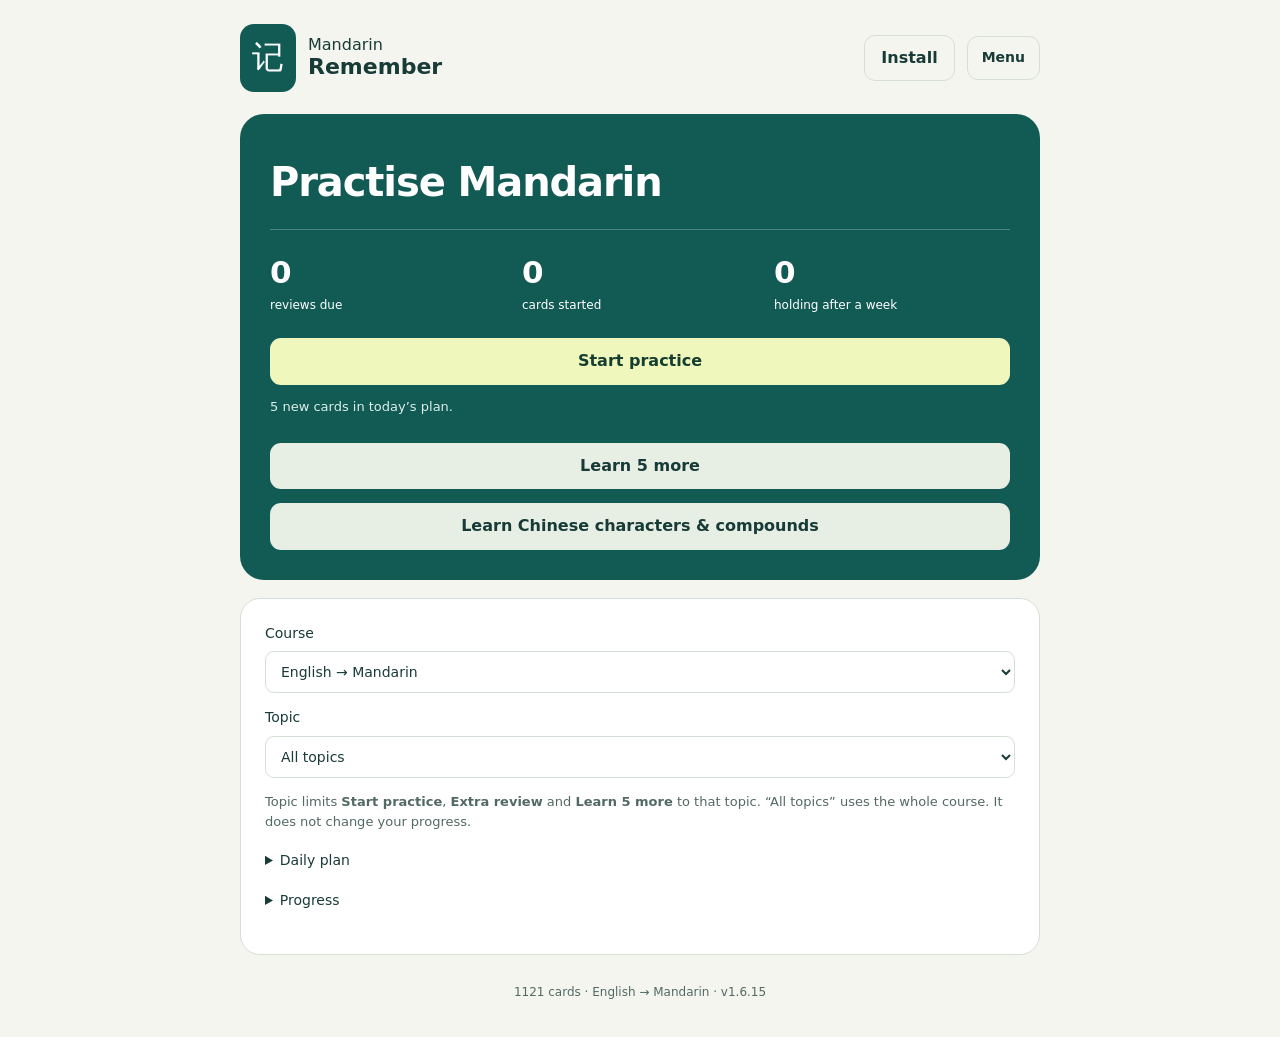
==== commit 042f7391: "Add Palestinian Arabic vowel marks and a beginner letter reading course" ====
--- a/index.html
+++ b/index.html
@@ -8,6 +8,14 @@
 .flash #prompt.readingCue{font-size:clamp(44px,10vw,64px);letter-spacing:4px}
 .libraryTopics{margin:10px 0 4px}.topicChip{font-size:13px;min-height:38px;padding:7px 11px}.libraryTopic{margin:28px 0 2px;padding-top:18px;border-top:2px solid var(--line);font-size:20px}.libraryTopic .small{font-size:13px}
 .progressOverall{display:grid;grid-template-columns:1fr 1fr;gap:10px;margin:16px 0}.progressStat{background:var(--soft);border-radius:12px;padding:12px 14px}.progressStat span{display:block;font-size:12px;color:var(--muted)}.progressStat strong{font-size:22px}.progressRow{padding:16px 0;border-top:1px solid var(--line)}.progressRowHead{justify-content:space-between}.progressBar{position:relative;height:10px;background:#e3e9e0;border-radius:6px;overflow:hidden;margin:10px 0 4px}.progressBar span{position:absolute;left:0;top:0;bottom:0}.progressBar .barSeen{background:#7fb069}.progressBar .barHeld{background:var(--green)}@media(max-width:580px){.progressOverall{grid-template-columns:1fr 1fr}}
+
+/* Arabic letters must stay joined; Chinese character spacing does not apply. */
+.flash #prompt.readingCue:lang(ar){letter-spacing:normal;line-height:1.9}
+.targetText:lang(ar),.exampleText:lang(ar){letter-spacing:normal;line-height:1.9}
+.letterForms{width:100%;table-layout:fixed;border-collapse:collapse;margin:14px 0 6px;text-align:center}
+.letterForms caption{font-size:13px;text-align:left;color:var(--muted);margin-bottom:6px}
+.letterForms th{font-size:11px;font-weight:600;border-bottom:1px solid var(--line);padding:5px 1px}
+.letterForms td{font-size:32px;line-height:2;padding:3px 1px}
 </style></head><body>
 <div class="app"><header><a href="#" id="brand" aria-label="Go home"><span id="brandMark" class="mark" aria-hidden="true">记</span><span><span id="brandLanguage">Mandarin</span> <b>Remember</b></span></a><nav class="row" aria-label="App"><button id="installBtn" class="quiet">Install</button><details id="appMenu" class="appMenu"><summary>Menu</summary><div class="menuItems"><button id="progressBtn">Progress</button><button id="libraryBtn">Phrasebook</button><button id="settingsBtn">Audio & backup</button><button id="guideBtn">Help</button></div></details></nav></header>
 <p id="notice" role="status" aria-live="polite"></p><a id="audioFallback" class="referenceLink" target="_blank" rel="noopener noreferrer" hidden>Listen in Google Translate ↗</a><p id="storageWarning" class="warning" hidden></p>
@@ -19,12 +27,12 @@
 <div id="answer" hidden><div id="targetText" class="targetText" lang="zh-CN"></div><div id="pronunciation" class="pronunciation"></div><p id="meaning"></p><div id="characterBreakdown" class="sentenceBreakdown" hidden></div><div id="sentenceBreakdown" class="sentenceBreakdown" hidden></div><div class="row"><button id="answerAudio" class="secondary">▶ Listen</button><button id="answerSlow" class="secondary">Slow</button></div><div class="row referenceTools"><button id="copyTarget" class="quiet">Copy Chinese</button><a id="translateLink" class="referenceLink" target="_blank" rel="noopener noreferrer">Google Translate ↗</a></div><details id="usageDetails" class="usageDetails" hidden><summary>Usage & examples</summary><div id="usageContent"></div></details><p id="ratingHelp" class="small"></p><div id="ratings" class="ratings"><button data-grade="0" class="again">Missed / needed help</button><button data-grade="1">Got it, with effort</button><button data-grade="2" class="good">Got it</button><button data-grade="3">Easy</button></div><button id="studiedBtn" class="primary full" hidden>Got it — test me later</button><p id="scheduledResult" role="status"></p><button id="nextBtn" class="primary full" hidden>Next</button><details><summary>Add a memory cue</summary><label>My cue<textarea id="memoryCue" dir="auto" maxlength="1000" rows="2"></textarea></label><button id="saveCue" class="quiet">Save</button></details><button id="suspendBtn" class="quiet">Pause card</button></div><p id="courseAudioNote" class="small" hidden></p><p id="audioStatus" class="small" role="status" aria-live="polite"></p></article></section>
 <section id="done" hidden><article class="panel"><h1>Session complete</h1><p id="doneSummary"></p><p id="nextReviewText"></p><div class="row"><button id="doneMoreBtn" class="primary">Learn 5 more</button><button id="homeBtn" class="quiet">Home</button></div></article></section>
 <section id="progress" hidden><article class="panel"><div class="row"><h1>Progress</h1><button class="quiet" id="progressBack">Back</button></div><p id="progressCourse" class="small"></p><div id="progressOverall" class="progressOverall"></div><p id="progressHelp" class="small">“Seen” means you have started the card. “Remembered well” means repeated success in both directions, with intervals of at least a week — the same “holding” rule as the home screen. Counts are for the selected course only.</p><h2>By topic</h2><p class="small">Tap a topic to practise only that topic.</p><div id="progressList"></div></article></section>
-<section id="library" hidden><article class="panel"><div class="row"><h1>Phrasebook</h1><button class="quiet" id="libraryBack">Back</button></div><label>Search<input id="search" dir="auto" type="search" placeholder="孩子, haizi, child…"></label><p id="libraryAudioNote" class="small" hidden></p><p id="libraryCount" class="small"></p><p class="small">Words are grouped by topic. Tap a topic to jump to it.</p><div id="libraryTopics" class="row libraryTopics"></div><div id="libraryList"></div><button id="moreBtn" class="secondary">Show more</button></article></section>
+<section id="library" hidden><article class="panel"><div class="row"><h1 id="libraryHeading">Phrasebook</h1><button class="quiet" id="libraryBack">Back</button></div><label>Search<input id="search" dir="auto" type="search" placeholder="孩子, haizi, child…"></label><p id="libraryAudioNote" class="small" hidden></p><p id="libraryCount" class="small"></p><p class="small">Words are grouped by topic. Tap a topic to jump to it.</p><div id="libraryTopics" class="row libraryTopics"></div><div id="libraryList"></div><button id="moreBtn" class="secondary">Show more</button></article></section>
 <section id="settings" hidden><article class="panel"><div class="row"><h1>Audio & backup</h1><button class="quiet" id="settingsBack">Back</button></div><label>Audio source<select id="audioMode"><option value="auto">Automatic</option><option value="device">Device voice</option><option value="online">Online voice</option></select></label><p id="audioExplanation" class="small"></p><label><span id="voiceLabel">Mandarin voice</span><select id="voiceSelect"><option value="">Automatic</option></select></label><div class="row"><button id="testAudio" class="secondary">Test normal</button><button id="testSlow" class="secondary">Test slow</button></div><p id="settingsAudioStatus" role="status" class="small"></p><hr><h2>Progress backup</h2><p class="small">For the selected course. Saved in this browser; export to keep a copy.</p><button id="exportBtn" class="primary">Export backup</button><label class="fileLabel">Import backup<input id="importFile" type="file" accept=".json,application/json"></label><div id="importPreview" hidden><p id="importInfo"></p><button id="confirmImport" class="again">Replace progress</button><button id="cancelImport" class="quiet">Cancel</button></div></article></section>
 <section id="install" hidden><article class="panel prose"><div class="row"><h1>Install on phone</h1><button id="installBack" class="quiet">Back</button></div><p id="installStatus" role="status"></p><button id="requestInstall" class="primary" hidden>Install app</button><div id="installSteps"><h2>Android · Chrome</h2><ol><li>Open this site in <b>Chrome</b>.</li><li>Tap Chrome’s <b>⋮</b> at the top right, beside the address bar.</li><li>Choose <b>Add to Home screen → Install</b> (or <b>Create shortcut</b>).</li></ol><p class="small">Use the browser’s ⋮, not this app’s Menu. If you opened the link inside another app, choose “Open in Chrome” first.</p><details><summary>iPhone · Safari</summary><p>Open in Safari → Share <b>↑</b> → Add to Home Screen → Add.</p></details></div></article></section>
 <section id="guide" hidden><article class="panel prose"><div class="row"><h1>Help</h1><button class="quiet" id="guideBack">Back</button></div><ol><li>Start with due reviews.</li><li>Say the answer before revealing it.</li><li>Rate that attempt. A hint counts as help.</li><li>Use <b>Learn 5 more</b> whenever you want more new cards.</li><li>During recall, roughly every other task uses a sentence containing the word being reviewed, when a suitable sentence is available. Its scored words must already be learned; connecting words are explained with the answer. Sentence grades update the word schedules. Learn 5 more stays word-only, including its short recall steps. Extra review keeps due dates unchanged.</li><li>For reading, open <b>Learn Chinese characters &amp; compounds</b>. Recognize base characters, then unlock words made from characters you can read. Pinyin and meaning are revealed after recall; no handwriting or typing is required.</li><li>Use a phrase today. Come back tomorrow.</li></ol><details><summary>Ratings & reviews</summary><p>Missed: check the answer and retry later. Effortful: correct but hard. Got it: correct. Easy: immediate.</p><p>Speaking and understanding have separate schedules. Mistakes return sooner. Extra reviews do not delay scheduled reviews. The daily plan pauses new cards when reviews pile up; “Learn 5 more” lets you choose an extra batch.</p></details><details><summary>Pronunciation</summary><p id="pronunciationHelp"></p></details><details><summary>Why spaced recall?</summary><p>Retrieval and practice across days support retention. The app’s exact intervals are practical defaults.</p><ul><li><a href="https://learninglab.psych.purdue.edu/downloads/2008/2008_Karpicke_Roediger_Science.pdf" target="_blank" rel="noopener">Retrieval practice · Karpicke & Roediger</a></li><li><a href="https://www.psychologicalscience.org/publications/journals/pspi/learning-techniques.html" target="_blank" rel="noopener">Learning techniques · Dunlosky et al.</a></li><li><a href="https://digitalcommons.usf.edu/psy_facpub/1766/" target="_blank" rel="noopener">Spacing · Cepeda et al.</a></li></ul></details></article></section>
-</main><footer id="appVersion">1121 cards · English → Mandarin · v1.6.14</footer></div>
-<script id="courses-data" type="application/json">{"defaultCourse": "en-zh", "courses": [{"id": "en-zh", "label": "English → Mandarin", "characterCourse": "en-zh-reading", "characterCourseLabel": "Learn Chinese characters & compounds", "progressId": "chinese-family-reviewed-1", "storageKey": "mandarin-remember:reviewed:v1", "source": {"name": "English", "lang": "en", "dir": "ltr", "translateCode": "en", "textLabel": "English"}, "target": {"name": "Mandarin", "textLabel": "Chinese", "lang": "zh-CN", "dir": "ltr", "translateCode": "zh-CN"}, "voiceLanguages": ["zh", "zh-CN", "zh-TW", "zh-SG", "cmn", "cmn-CN", "cmn-Hans-CN", "cmn-Hant-TW"], "testText": "你想喝水吗？", "pronunciationLabel": "Pinyin", "hintMode": "pinyin", "pronunciationHelp": "Pinyin keeps underlying third tones: nǐ hǎo starts with a rising tone in speech. 一/不 show common spoken changes; unmarked syllables are neutral. Listen to whole phrases. Ask a Mandarin speaker for feedback—the app doesn’t grade your voice.", "searchPlaceholder": "孩子, haizi, child…", "localSpeechHelper": true, "mark": "记", "onlineSpeech": {"provider": "google-translate", "language": "zh-CN"}, "cards": [{"id": "zh-45f1364f08aed165", "text": "妈妈", "pronunciation": "māma", "meaning": "mom", "category": "Family"}, {"id": "zh-d45ce71dd359d0e7", "text": "爸爸", "pronunciation": "bàba", "meaning": "dad", "category": "Family"}, {"id": "zh-5f887419f463425a", "text": "孩子", "pronunciation": "háizi", "meaning": "child", "category": "Family"}, {"id": "zh-44dd6014a532924b", "text": "大人", "pronunciation": "dàren", "meaning": "adult / grown-up", "category": "Family"}, {"id": "zh-da5a634993e1ba9b", "text": "宝宝", "pronunciation": "bǎobao", "meaning": "baby", "category": "Family"}, {"id": "zh-6d9120865dc58fe4", "text": "尿布", "pronunciation": "niàobù", "meaning": "diaper / nappy", "category": "Kids & Play"}, {"id": "zh-1831dbd6e20e64bd", "text": "婴儿车", "pronunciation": "yīng'érchē", "meaning": "stroller / pram", "category": "Kids & Play"}, {"id": "zh-b50dde9bb88540ba", "text": "奶奶", "pronunciation": "nǎinai", "meaning": "grandma / grandmother (dad's mother; paternal)", "category": "Family", "usage": "Dad's mother: paternal grandmother. Mom's mother is 外婆 (wàipó), also called 姥姥 (lǎolao).", "examples": [{"text": "这是我奶奶。", "pronunciation": "zhè shì wǒ nǎinai.", "meaning": "This is my grandma (dad's mother)."}]}, {"id": "zh-05a394a5779b1ee5", "text": "爷爷", "pronunciation": "yéye", "meaning": "grandpa / grandfather (dad's father; paternal)", "category": "Family", "usage": "Dad's father: paternal grandfather. Mom's father is 外公 (wàigōng), also called 姥爷 (lǎoye).", "examples": [{"text": "这是我爷爷。", "pronunciation": "zhè shì wǒ yéye.", "meaning": "This is my grandpa (dad's father)."}]}, {"id": "zh-88e9f2870ecc116d", "text": "外婆", "pronunciation": "wàipó", "meaning": "grandma / grandmother (mom's mother; maternal)", "category": "Family", "usage": "Mom's mother: maternal grandmother. 姥姥 (lǎolao) is another common name, especially in northern China. Family and regional preferences vary.", "examples": [{"text": "这是我外婆。", "pronunciation": "zhè shì wǒ wàipó.", "meaning": "This is my grandma (mom's mother)."}]}, {"id": "zh-7f6df41f6d33eb2e", "text": "这是我外婆。", "pronunciation": "zhè shì wǒ wàipó.", "meaning": "This is my grandma (mom's mother).", "category": "Family"}, {"id": "zh-ef0cdc594035bea0", "text": "外公", "pronunciation": "wàigōng", "meaning": "grandpa / grandfather (mom's father; maternal)", "category": "Family", "usage": "Mom's father: maternal grandfather. 姥爷 (lǎoye) is another common name, especially in northern China. Family and regional preferences vary.", "examples": [{"text": "这是我外公。", "pronunciation": "zhè shì wǒ wàigōng.", "meaning": "This is my grandpa (mom's father)."}]}, {"id": "zh-b61af699e9ba612a", "text": "这是我外公。", "pronunciation": "zhè shì wǒ wàigōng.", "meaning": "This is my grandpa (mom's father).", "category": "Family"}, {"id": "zh-e1d2a9310891c22f", "text": "吃饭", "pronunciation": "chīfàn", "meaning": "eat / have a meal", "category": "Food"}, {"id": "zh-a8720cdfc7de0556", "text": "喝水", "pronunciation": "hēshuǐ", "meaning": "drink water", "category": "Food"}, {"id": "zh-fdaa26ac8943d4a4", "text": "我想喝水", "pronunciation": "wǒ xiǎng hē shuǐ", "meaning": "I want to drink water", "category": "Food", "sentence": true}, {"id": "zh-0148aa8ffb7148d8", "text": "好吃", "pronunciation": "hǎochī", "meaning": "tasty / delicious", "category": "Food"}, {"id": "zh-5f365d2c8e517cb9", "text": "饿", "pronunciation": "è", "meaning": "hungry", "category": "Feelings"}, {"id": "zh-a218fbeb5e09defb", "text": "饱", "pronunciation": "bǎo", "meaning": "full (after eating)", "category": "Feelings"}, {"id": "zh-0e3a6bb16bb0daf1", "text": "我吃饱了。", "pronunciation": "wǒ chī bǎo le.", "meaning": "I've had enough to eat / I'm full.", "category": "Feelings"}, {"id": "zh-61dd48f58b0707c0", "text": "我饿了", "pronunciation": "wǒ è le", "meaning": "I'm hungry", "category": "Feelings", "sentence": true}, {"id": "zh-3dcae0ae0b0e7af5", "text": "渴", "pronunciation": "kě", "meaning": "thirsty", "category": "Feelings"}, {"id": "zh-73ed236004d3e7c6", "text": "我渴了", "pronunciation": "wǒ kě le", "meaning": "I'm thirsty", "category": "Feelings", "sentence": true}, {"id": "zh-a8b43ae9fdc84d1a", "text": "累", "pronunciation": "lèi", "meaning": "tired", "category": "Feelings"}, {"id": "zh-df6a19a0c7a5ac78", "text": "我累了", "pronunciation": "wǒ lèi le", "meaning": "I'm tired", "category": "Feelings", "sentence": true}, {"id": "zh-6e067999e2407ee3", "text": "开心", "pronunciation": "kāixīn", "meaning": "happy", "category": "Feelings"}, {"id": "zh-4eeae343b29c2ef2", "text": "兴奋", "pronunciation": "xīngfèn", "meaning": "excited", "category": "Feelings"}, {"id": "zh-b4ae3bd8b86dd3a9", "text": "失望", "pronunciation": "shīwàng", "meaning": "disappointed", "category": "Feelings"}, {"id": "zh-b38a4b4c3335f2d4", "text": "睡觉", "pronunciation": "shuìjiào", "meaning": "sleep / go to bed", "category": "Home & Routine", "usage": "Sleeping or going to bed. “Sleepy” is 困 (kùn).", "examples": [{"text": "我想睡觉。", "pronunciation": "wǒ xiǎng shuìjiào.", "meaning": "I want to sleep."}, {"text": "该睡觉了。", "pronunciation": "gāi shuìjiào le.", "meaning": "It's time for bed."}]}, {"id": "zh-e9965691b0f416f2", "text": "睡着了", "pronunciation": "shuìzháo le", "meaning": "fell asleep / is asleep now", "category": "Home & Routine", "usage": "Falling asleep or now being asleep. 着 is pronounced zháo here; it is not the neutral-tone aspect particle zhe.", "examples": [{"text": "宝宝睡着了。", "pronunciation": "bǎobao shuìzháo le.", "meaning": "The baby has fallen asleep."}]}, {"id": "zh-2f55ef3ef510fd6e", "text": "宝宝睡着了。", "pronunciation": "bǎobao shuìzháo le.", "meaning": "The baby has fallen asleep.", "category": "Home & Routine"}, {"id": "zh-0210e87252468059", "text": "我想睡觉", "pronunciation": "wǒ xiǎng shuìjiào", "meaning": "I want to sleep", "category": "Home & Routine", "sentence": true}, {"id": "zh-96f512f980046bf6", "text": "起床", "pronunciation": "qǐchuáng", "meaning": "get up / get out of bed", "category": "Home & Routine", "usage": "Getting out of bed, not standing up from a chair. The same verb works in a statement or a command; Mandarin does not conjugate it.", "examples": [{"text": "我每天早上六点起床。", "pronunciation": "wǒ měitiān zǎoshang liù diǎn qǐchuáng.", "meaning": "I get up at six every morning."}, {"text": "亚历克斯，起床了！", "pronunciation": "Yàlìkèsī, qǐchuáng le!", "meaning": "Alex, time to get up!"}]}, {"id": "zh-5399e753ba4be059", "text": "我起床了。", "pronunciation": "wǒ qǐchuáng le.", "meaning": "I'm up / I've gotten out of bed.", "category": "Home & Routine", "usage": "Means you have gotten out of bed. If you are only awake, say 我醒了 (wǒ xǐng le).", "examples": [{"text": "该起床了。", "pronunciation": "gāi qǐchuáng le.", "meaning": "It's time to get up."}]}, {"id": "zh-14c11cf26c2ba255", "text": "该起床了。", "pronunciation": "gāi qǐchuáng le.", "meaning": "It's time to get up.", "category": "Home & Routine"}, {"id": "zh-40b3dbc4ae2f7d3a", "text": "醒来", "pronunciation": "xǐnglái", "meaning": "wake up (stop sleeping)", "category": "Home & Routine", "usage": "Waking up is different from getting out of bed (起床). You can be awake and still in bed.", "examples": [{"text": "我醒了。", "pronunciation": "wǒ xǐng le.", "meaning": "I'm awake now."}]}, {"id": "zh-16a598b92497f04a", "text": "我醒了。", "pronunciation": "wǒ xǐng le.", "meaning": "I'm awake now.", "category": "Home & Routine"}, {"id": "zh-9a6ce4cf2cab6307", "text": "回家", "pronunciation": "huí jiā", "meaning": "go / come home", "category": "Home & Routine", "usage": "Returning home. English “go” or “come” depends on the speaker's viewpoint.", "examples": [{"text": "我先回家了。", "pronunciation": "wǒ xiān huí jiā le.", "meaning": "I'm heading home now."}, {"text": "你几点回家？", "pronunciation": "nǐ jǐ diǎn huí jiā?", "meaning": "What time are you coming home?"}]}, {"id": "zh-91187d0a2f72845e", "text": "我要回家", "pronunciation": "wǒ yào huí jiā", "meaning": "I want to go home", "category": "Home & Routine", "sentence": true}, {"id": "zh-6e2c77f393e41e1b", "text": "在哪里", "pronunciation": "zài nǎlǐ", "meaning": "Where is it? / Where? (subject supplied by context)", "category": "Common Phrases"}, {"id": "zh-c1b52e0e64a33dea", "text": "什么", "pronunciation": "shénme", "meaning": "what", "category": "Common Phrases"}, {"id": "zh-056b9c626275cd54", "text": "谁", "pronunciation": "shéi", "meaning": "who", "category": "Common Phrases"}, {"id": "zh-79464926d367a9b9", "text": "哪个", "pronunciation": "nǎge", "meaning": "which one", "category": "Common Phrases"}, {"id": "zh-5ee8091a38eee188", "text": "怎么", "pronunciation": "zěnme", "meaning": "how / in what way", "category": "Common Phrases"}, {"id": "zh-1b919bb47883c5cf", "text": "为什么", "pronunciation": "wèishénme", "meaning": "why", "category": "Common Phrases"}, {"id": "zh-fb8f01cb6d4be28b", "text": "多少", "pronunciation": "duōshao", "meaning": "how much / how many", "category": "Common Phrases", "usage": "Asks about quantity. Add 钱 (qián) when asking a price.", "examples": [{"text": "你家有多少本书？", "pronunciation": "nǐ jiā yǒu duōshao běn shū?", "meaning": "How many books do you have at home?"}, {"text": "这个多少钱？", "pronunciation": "zhège duōshao qián?", "meaning": "How much does this cost?"}]}, {"id": "zh-31b86e9372ca7d41", "text": "我不知道", "pronunciation": "wǒ bù zhīdào", "meaning": "I don't know", "category": "Common Phrases", "sentence": true}, {"id": "zh-54673ea53c1f20ad", "text": "我知道", "pronunciation": "wǒ zhīdào", "meaning": "I know", "category": "Common Phrases", "sentence": true, "usage": "Knowing a fact. Recognizing or knowing a person uses 认识 (rènshi).", "examples": [{"text": "我知道他住在哪儿。", "pronunciation": "wǒ zhīdào tā zhù zài nǎr.", "meaning": "I know where he lives."}]}, {"id": "zh-4f617edf450f4b3f", "text": "等一下", "pronunciation": "děng yíxià", "meaning": "wait a moment", "category": "Common Phrases"}, {"id": "zh-c22e553bd8c207d3", "text": "快一点", "pronunciation": "kuài yìdiǎn", "meaning": "a little faster / hurry up", "category": "Common Phrases"}, {"id": "zh-68a44f3d6dec3634", "text": "慢一点", "pronunciation": "màn yìdiǎn", "meaning": "a little slower", "category": "Common Phrases"}, {"id": "zh-1bf7ac688560d3b0", "text": "谢谢", "pronunciation": "xièxie", "meaning": "thank you", "category": "Common Phrases", "featured": 13}, {"id": "zh-73cc81388c9bd644", "text": "对不起", "pronunciation": "duìbuqǐ", "meaning": "sorry", "category": "Common Phrases"}, {"id": "zh-e8b44a5169b8ab96", "text": "没关系", "pronunciation": "méiguānxi", "meaning": "it's okay / no problem", "category": "Common Phrases", "usage": "Reassures someone after an apology or minor problem. It does not literally mean “no relationship” in this use.", "examples": [{"text": "没关系，下次小心一点。", "pronunciation": "méi guānxi, xià cì xiǎoxīn yìdiǎn.", "meaning": "It's okay. Be more careful next time."}]}, {"id": "zh-0ef5c86fab94f13a", "text": "可以", "pronunciation": "kěyǐ", "meaning": "can / may; okay (permission or possibility)", "category": "Common Phrases", "usage": "Often permission or an acceptable option. Learned ability, such as speaking a language, usually uses 会 (huì).", "examples": [{"text": "我可以坐这里吗？", "pronunciation": "wǒ kěyǐ zuò zhèlǐ ma?", "meaning": "May I sit here?"}, {"text": "可以。", "pronunciation": "kěyǐ.", "meaning": "Yes, that's fine."}]}, {"id": "zh-3a9acd46804b5830", "text": "可以吗？", "pronunciation": "kěyǐ ma?", "meaning": "Is that okay / may I?", "category": "Common Phrases"}, {"id": "zh-aaf6f7c76d350c53", "text": "不可以", "pronunciation": "bù kěyǐ", "meaning": "not allowed / not okay", "category": "Common Phrases", "usage": "Usually a restriction, rather than lack of skill. “I can't swim” is 我不会游泳 (wǒ bú huì yóuyǒng).", "examples": [{"text": "这里不可以停车。", "pronunciation": "zhèlǐ bù kěyǐ tíngchē.", "meaning": "Parking isn't allowed here."}]}, {"id": "zh-c0ad5411b19cfcba", "text": "我爱你", "pronunciation": "wǒ ài nǐ", "meaning": "I love you", "category": "Family", "sentence": true}, {"id": "zh-f5261ae14a3d7d90", "text": "小心", "pronunciation": "xiǎoxīn", "meaning": "be careful", "category": "Common Phrases"}, {"id": "zh-6cf70b7c4fa3c4b4", "text": "哥哥", "pronunciation": "gēge", "meaning": "older brother", "category": "Family"}, {"id": "zh-d25622289ef32c86", "text": "姐姐", "pronunciation": "jiějie", "meaning": "older sister", "category": "Family"}, {"id": "zh-cf0af76ceb03b3ad", "text": "弟弟", "pronunciation": "dìdi", "meaning": "younger brother", "category": "Family"}, {"id": "zh-dd663fa55681eed7", "text": "妹妹", "pronunciation": "mèimei", "meaning": "younger sister", "category": "Family"}, {"id": "zh-789f61dbfcc7a2d2", "text": "红色", "pronunciation": "hóngsè", "meaning": "red", "category": "Colors"}, {"id": "zh-67035e6b7f82acdb", "text": "蓝色", "pronunciation": "lánsè", "meaning": "blue", "category": "Colors"}, {"id": "zh-30c83dc25b12c32c", "text": "绿色", "pronunciation": "lǜsè", "meaning": "green", "category": "Colors"}, {"id": "zh-d451c07d739b3306", "text": "黄色", "pronunciation": "huángsè", "meaning": "yellow", "category": "Colors"}, {"id": "zh-ed7d2c54184be5f5", "text": "黑色", "pronunciation": "hēisè", "meaning": "black", "category": "Colors"}, {"id": "zh-f56e7eff58bf730d", "text": "白色", "pronunciation": "báisè", "meaning": "white", "category": "Colors"}, {"id": "zh-dbd379b39f0d3537", "text": "粉色", "pronunciation": "fěnsè", "meaning": "pink", "category": "Colors"}, {"id": "zh-2ed9c6fabac2013a", "text": "紫色", "pronunciation": "zǐsè", "meaning": "purple", "category": "Colors"}, {"id": "zh-aa1e899dd35771b0", "text": "橙色", "pronunciation": "chéngsè", "meaning": "orange", "category": "Colors"}, {"id": "zh-051e67d913f4a72e", "text": "灰色", "pronunciation": "huīsè", "meaning": "gray", "category": "Colors"}, {"id": "zh-e233a13a49e51106", "text": "米饭", "pronunciation": "mǐfàn", "meaning": "cooked rice", "category": "Food"}, {"id": "zh-0b5480e007c777a7", "text": "面条", "pronunciation": "miàntiáo", "meaning": "noodles", "category": "Food"}, {"id": "zh-e9f5b71a472d27bb", "text": "鸡蛋", "pronunciation": "jīdàn", "meaning": "egg", "category": "Food"}, {"id": "zh-b892a42b9695881d", "text": "牛奶", "pronunciation": "niúnǎi", "meaning": "milk", "category": "Food"}, {"id": "zh-50537dab76505dfc", "text": "苹果", "pronunciation": "píngguǒ", "meaning": "apple", "category": "Food"}, {"id": "zh-dbf9f9c94fc90b7c", "text": "香蕉", "pronunciation": "xiāngjiāo", "meaning": "banana", "category": "Food"}, {"id": "zh-2f79e1fce5422a84", "text": "肉", "pronunciation": "ròu", "meaning": "meat", "category": "Food"}, {"id": "zh-45f0c2d97be1214d", "text": "菜", "pronunciation": "cài", "meaning": "vegetable / dish", "category": "Food", "usage": "Can mean vegetables or a prepared dish, including meat dishes.", "examples": [{"text": "多吃点菜。", "pronunciation": "duō chī diǎn cài.", "meaning": "Eat some more vegetables."}, {"text": "我们点了三个菜。", "pronunciation": "wǒmen diǎn le sān ge cài.", "meaning": "We ordered three dishes."}]}, {"id": "zh-27c180751ad60f8c", "text": "水果", "pronunciation": "shuǐguǒ", "meaning": "fruit", "category": "Food"}, {"id": "zh-327b54d04f71f212", "text": "水", "pronunciation": "shuǐ", "meaning": "water", "category": "Food", "featured": 7}, {"id": "zh-35ce82d20a4c0c12", "text": "热水", "pronunciation": "rèshuǐ", "meaning": "hot water", "category": "Food"}, {"id": "zh-99f45e03f66e7c0d", "text": "凉水", "pronunciation": "liángshuǐ", "meaning": "cool / cold water (not necessarily chilled)", "category": "Food", "usage": "Cool or cold water, without necessarily being refrigerated. 冰水 (bīngshuǐ) is iced or very cold water.", "examples": [{"text": "我想喝点凉水。", "pronunciation": "wǒ xiǎng hē diǎn liángshuǐ.", "meaning": "I'd like some cool water."}]}, {"id": "zh-6b1311e9a899a0d4", "text": "矿泉水", "pronunciation": "kuàngquánshuǐ", "meaning": "mineral water", "category": "Food"}, {"id": "zh-7e005ba311f86fa7", "text": "茶", "pronunciation": "chá", "meaning": "tea", "category": "Food"}, {"id": "zh-5fcaf1452472773f", "text": "高兴", "pronunciation": "gāoxìng", "meaning": "glad / pleased", "category": "Feelings", "featured": 11}, {"id": "zh-1080332a28b0e082", "text": "生气", "pronunciation": "shēngqì", "meaning": "angry", "category": "Feelings"}, {"id": "zh-571a5f62065064b1", "text": "害怕", "pronunciation": "hàipà", "meaning": "afraid", "category": "Feelings"}, {"id": "zh-313c224671ff5c9e", "text": "紧张", "pronunciation": "jǐnzhāng", "meaning": "nervous / tense", "category": "Feelings"}, {"id": "zh-102f7d8002fe533f", "text": "放心", "pronunciation": "fàngxīn", "meaning": "feel reassured / stop worrying", "category": "Feelings"}, {"id": "zh-2c7ba1fafcd4d6dd", "text": "别紧张。", "pronunciation": "bié jǐnzhāng.", "meaning": "Don't be nervous.", "category": "Feelings"}, {"id": "zh-668ce09171c3021a", "text": "难过", "pronunciation": "nánguò", "meaning": "sad / upset", "category": "Feelings"}, {"id": "zh-6a007737421eae83", "text": "困", "pronunciation": "kùn", "meaning": "sleepy", "category": "Feelings"}, {"id": "zh-b1e179f5622eeea5", "text": "疼", "pronunciation": "téng", "meaning": "hurt / ache; painful", "category": "Feelings", "usage": "For physical pain. To injure someone or get injured, use other expressions, such as 受伤 (shòushāng).", "examples": [{"text": "我的脚很疼。", "pronunciation": "wǒ de jiǎo hěn téng.", "meaning": "My foot really hurts."}]}, {"id": "zh-653b04330b75751f", "text": "喜欢", "pronunciation": "xǐhuan", "meaning": "like", "category": "Feelings"}, {"id": "zh-490bfe52ad554086", "text": "我喜欢这个", "pronunciation": "wǒ xǐhuan zhège", "meaning": "I like this", "category": "Feelings", "sentence": true}, {"id": "zh-e06217a18ce16d6b", "text": "不喜欢", "pronunciation": "bù xǐhuan", "meaning": "don't like", "category": "Feelings"}, {"id": "zh-635f7bc88ce1d2c7", "text": "我不喜欢这个", "pronunciation": "wǒ bù xǐhuan zhège", "meaning": "I don't like this", "category": "Feelings", "sentence": true}, {"id": "zh-c8ae97be80f3867c", "text": "家", "pronunciation": "jiā", "meaning": "home / family", "category": "Home & Routine", "usage": "Can refer to a home or the family living there. 家人 (jiārén) means family members.", "examples": [{"text": "我在家。", "pronunciation": "wǒ zài jiā.", "meaning": "I'm at home."}, {"text": "我家有四口人。", "pronunciation": "wǒ jiā yǒu sì kǒu rén.", "meaning": "There are four people in my family."}]}, {"id": "zh-96b2d406041bbf38", "text": "房间", "pronunciation": "fángjiān", "meaning": "room", "category": "Home & Routine"}, {"id": "zh-c90c647032879fde", "text": "卧室", "pronunciation": "wòshì", "meaning": "bedroom", "category": "Home & Routine"}, {"id": "zh-189a9873c2869253", "text": "阳台", "pronunciation": "yángtái", "meaning": "balcony", "category": "Home & Routine"}, {"id": "zh-9d743810c4b56fb3", "text": "楼上", "pronunciation": "lóushàng", "meaning": "upstairs", "category": "Home & Routine"}, {"id": "zh-d981cd0d3684893e", "text": "楼下", "pronunciation": "lóuxià", "meaning": "downstairs", "category": "Home & Routine"}, {"id": "zh-66a03a3ae3a13db9", "text": "楼梯", "pronunciation": "lóutī", "meaning": "stairs", "category": "Home & Routine"}, {"id": "zh-c4d0aea9e2da2f9f", "text": "电梯", "pronunciation": "diàntī", "meaning": "elevator / lift", "category": "Home & Routine"}, {"id": "zh-a407325e0081cb7d", "text": "门", "pronunciation": "mén", "meaning": "door", "category": "Home & Routine"}, {"id": "zh-da098a22509a9187", "text": "窗户", "pronunciation": "chuānghu", "meaning": "window", "category": "Home & Routine"}, {"id": "zh-6d132744a95cf394", "text": "钥匙", "pronunciation": "yàoshi", "meaning": "key", "category": "Home & Routine"}, {"id": "zh-3b2e57ba5da52476", "text": "忘带钥匙了。", "pronunciation": "wàng dài yàoshi le.", "meaning": "I forgot to bring my keys.", "category": "Home & Routine"}, {"id": "zh-5cfd73078e3aaf3f", "text": "床", "pronunciation": "chuáng", "meaning": "bed", "category": "Home & Routine"}, {"id": "zh-84fc114618ec7257", "text": "枕头", "pronunciation": "zhěntou", "meaning": "pillow", "category": "Home & Routine"}, {"id": "zh-64569c7e08abbee1", "text": "被子", "pronunciation": "bèizi", "meaning": "quilt / duvet", "category": "Home & Routine"}, {"id": "zh-8509abd16c765100", "text": "床单", "pronunciation": "chuángdān", "meaning": "bedsheet", "category": "Home & Routine"}, {"id": "zh-81251d98367d0ff2", "text": "洗澡", "pronunciation": "xǐzǎo", "meaning": "take a bath / shower", "category": "Home & Routine", "usage": "Covers showering and bathing; it does not specify a bathtub.", "examples": [{"text": "我每天晚上洗澡。", "pronunciation": "wǒ měitiān wǎnshang xǐzǎo.", "meaning": "I shower every evening."}]}, {"id": "zh-c471aae1a90d63b1", "text": "毛巾", "pronunciation": "máojīn", "meaning": "towel", "category": "Home & Routine"}, {"id": "zh-247d71e18ca631b2", "text": "肥皂", "pronunciation": "féizào", "meaning": "soap", "category": "Home & Routine"}, {"id": "zh-7d3019679d09e8f5", "text": "洗发水", "pronunciation": "xǐfàshuǐ", "meaning": "shampoo", "category": "Home & Routine"}, {"id": "zh-d7b656497de700a0", "text": "吹头发", "pronunciation": "chuī tóufa", "meaning": "blow-dry one's hair", "category": "Home & Routine"}, {"id": "zh-b4ffef701723d1f3", "text": "刷牙", "pronunciation": "shuāyá", "meaning": "brush teeth", "category": "Home & Routine"}, {"id": "zh-aeb4c474be567690", "text": "牙刷", "pronunciation": "yáshuā", "meaning": "toothbrush", "category": "Home & Routine"}, {"id": "zh-31789e1528f85b15", "text": "牙膏", "pronunciation": "yágāo", "meaning": "toothpaste", "category": "Home & Routine"}, {"id": "zh-11a125593d9c7476", "text": "洗脸", "pronunciation": "xǐ liǎn", "meaning": "wash one's face", "category": "Home & Routine"}, {"id": "zh-cbae1e69551b0f78", "text": "穿衣服", "pronunciation": "chuān yīfu", "meaning": "get dressed", "category": "Home & Routine", "usage": "Can describe putting clothes on or wearing them; context tells you which.", "examples": [{"text": "快穿衣服，我们要走了。", "pronunciation": "kuài chuān yīfu, wǒmen yào zǒu le.", "meaning": "Get dressed quickly; we're leaving."}, {"text": "他今天穿黑色的衣服。", "pronunciation": "tā jīntiān chuān hēisè de yīfu.", "meaning": "He's wearing black today."}]}, {"id": "zh-d1147b647ff1a523", "text": "出去", "pronunciation": "chūqù", "meaning": "go out", "category": "Home & Routine", "usage": "Moving out, away from where the speaker is. “Come out” is 出来 (chūlai).", "examples": [{"text": "我出去买点东西。", "pronunciation": "wǒ chūqù mǎi diǎn dōngxi.", "meaning": "I'm going out to buy a few things."}]}, {"id": "zh-5a490d99246de50a", "text": "进来", "pronunciation": "jìnlái", "meaning": "come in", "category": "Home & Routine", "usage": "Moving in toward the speaker, who is inside. “Go in” is 进去 (jìnqu).", "examples": [{"text": "请进来。", "pronunciation": "qǐng jìnlai.", "meaning": "Please come in."}]}, {"id": "zh-30d4711445a2d3f9", "text": "坐下", "pronunciation": "zuòxià", "meaning": "sit down", "category": "Home & Routine", "usage": "The action of sitting down. Add 请 (qǐng) for a polite invitation.", "examples": [{"text": "请坐下。", "pronunciation": "qǐng zuò xià.", "meaning": "Please sit down."}]}, {"id": "zh-2f8fd89f615c37ef", "text": "站起来", "pronunciation": "zhàn qǐlai", "meaning": "stand up (from sitting or lying down)", "category": "Home & Routine", "usage": "Standing up from sitting or lying down. Getting out of bed in the morning is 起床 (qǐchuáng).", "examples": [{"text": "请站起来。", "pronunciation": "qǐng zhàn qǐlai.", "meaning": "Please stand up."}]}, {"id": "zh-8c27f26a1be2f4fc", "text": "躺下", "pronunciation": "tǎng xià", "meaning": "lie down", "category": "Home & Routine"}, {"id": "zh-8d2697d27fce9337", "text": "坐一会儿吧。", "pronunciation": "zuò yíhuìr ba.", "meaning": "Have a seat for a while.", "category": "Home & Routine"}, {"id": "zh-670d9743542cae3e", "text": "你好", "pronunciation": "nǐ hǎo", "meaning": "hello", "category": "Common Phrases", "featured": 9}, {"id": "zh-3cc2e31eb28e3377", "text": "早上好", "pronunciation": "zǎoshang hǎo", "meaning": "good morning", "category": "Common Phrases"}, {"id": "zh-7196ef2fbde2c02f", "text": "晚安", "pronunciation": "wǎn'ān", "meaning": "good night", "category": "Common Phrases"}, {"id": "zh-be10ea8c4e5d464c", "text": "你好吗", "pronunciation": "nǐ hǎo ma", "meaning": "how are you?", "category": "Common Phrases", "sentence": true}, {"id": "zh-0e81c06652f02fff", "text": "我很好", "pronunciation": "wǒ hěn hǎo", "meaning": "I'm fine / doing well", "category": "Common Phrases", "sentence": true}, {"id": "zh-e54e5c8db870f6b7", "text": "没事", "pronunciation": "méishì", "meaning": "it's nothing / I'm okay", "category": "Common Phrases", "usage": "Can reassure someone that you are okay or that nothing is wrong. It can also mean having nothing to do.", "examples": [{"text": "别担心，我没事。", "pronunciation": "bié dānxīn, wǒ méi shì.", "meaning": "Don't worry. I'm okay."}]}, {"id": "zh-46c203e08ee64dda", "text": "没问题。", "pronunciation": "méi wèntí.", "meaning": "No problem / that's fine.", "category": "Common Phrases"}, {"id": "zh-ae0317813dba8fef", "text": "真的吗", "pronunciation": "zhēn de ma", "meaning": "really?", "category": "Common Phrases"}, {"id": "zh-0002e2d87fe9c9ab", "text": "当然", "pronunciation": "dāngrán", "meaning": "of course", "category": "Common Phrases"}, {"id": "zh-22e840cf333b0beb", "text": "给我", "pronunciation": "gěi wǒ", "meaning": "give it to me (direct request)", "category": "Common Phrases", "featured": 6, "usage": "On its own this can sound demanding. Add 请 (qǐng) or phrase it as a question to soften it.", "examples": [{"text": "请把那本书给我。", "pronunciation": "qǐng bǎ nà běn shū gěi wǒ.", "meaning": "Please give me that book."}]}, {"id": "zh-239c77bec946e7a8", "text": "来这里", "pronunciation": "lái zhèlǐ", "meaning": "come here", "category": "Common Phrases"}, {"id": "zh-51a75f4634dfa859", "text": "一", "pronunciation": "yī", "meaning": "one", "category": "Numbers"}, {"id": "zh-084b42f6e95e4e65", "text": "二", "pronunciation": "èr", "meaning": "two", "category": "Numbers"}, {"id": "zh-83385d2edafe28d4", "text": "两", "pronunciation": "liǎng", "meaning": "two (usually before a measure word)", "category": "Numbers", "usage": "Usually used before a measure word: 两个苹果. 二 is used in counting and numbers such as 二十 (twenty).", "examples": [{"text": "两个苹果", "pronunciation": "liǎng ge píngguǒ", "meaning": "two apples"}]}, {"id": "zh-a4c3313deb180960", "text": "三", "pronunciation": "sān", "meaning": "three", "category": "Numbers"}, {"id": "zh-754a9d5828d502f1", "text": "四", "pronunciation": "sì", "meaning": "four", "category": "Numbers"}, {"id": "zh-c9b87f516a38ea36", "text": "五", "pronunciation": "wǔ", "meaning": "five", "category": "Numbers"}, {"id": "zh-de07b5383874b2a3", "text": "六", "pronunciation": "liù", "meaning": "six", "category": "Numbers"}, {"id": "zh-1b0542878c67f6cd", "text": "七", "pronunciation": "qī", "meaning": "seven", "category": "Numbers"}, {"id": "zh-2c467d3673926b20", "text": "八", "pronunciation": "bā", "meaning": "eight", "category": "Numbers"}, {"id": "zh-df897da6e02ecd30", "text": "九", "pronunciation": "jiǔ", "meaning": "nine", "category": "Numbers"}, {"id": "zh-fc7edd399a5c4b93", "text": "十", "pronunciation": "shí", "meaning": "ten", "category": "Numbers"}, {"id": "zh-142646ce3064eee6", "text": "丈夫", "pronunciation": "zhàngfu", "meaning": "husband", "category": "Family"}, {"id": "zh-55c4fadb327e49a5", "text": "妻子", "pronunciation": "qīzi", "meaning": "wife", "category": "Family"}, {"id": "zh-9231b93fd67f48d7", "text": "儿子", "pronunciation": "érzi", "meaning": "son", "category": "Family"}, {"id": "zh-115425d59e4ae5f5", "text": "女儿", "pronunciation": "nǚ'ér", "meaning": "daughter", "category": "Family"}, {"id": "zh-3aea6dc123efe59a", "text": "叔叔", "pronunciation": "shūshu", "meaning": "father's younger brother; uncle (also a friendly address for an adult man)", "category": "Family", "usage": "Your father's younger brother; children also use it politely for unrelated adult men. Father's older brother is 伯伯 (bóbo).", "examples": [{"text": "这是我叔叔，他是我爸爸的弟弟。", "pronunciation": "zhè shì wǒ shūshu, tā shì wǒ bàba de dìdi.", "meaning": "This is my uncle, my dad's younger brother."}]}, {"id": "zh-1574b2157a28a423", "text": "阿姨", "pronunciation": "āyí", "meaning": "auntie (an adult woman); maternal aunt in some usage", "category": "Family", "usage": "Used by children for adult women, and for some caregivers or household helpers. It can also mean a maternal aunt; usage varies.", "examples": [{"text": "阿姨好！", "pronunciation": "āyí hǎo!", "meaning": "Hello, Auntie! (A child's polite greeting to an adult woman.)"}]}, {"id": "zh-677aad1a0ee44cd6", "text": "朋友", "pronunciation": "péngyou", "meaning": "friend", "category": "Family"}, {"id": "zh-9baff1803c0a813d", "text": "家人", "pronunciation": "jiārén", "meaning": "family members", "category": "Family"}, {"id": "zh-353f503b0dcdf9bc", "text": "一家人", "pronunciation": "yì jiā rén", "meaning": "a family / the whole family", "category": "Family"}, {"id": "zh-4ae988a29c1f702c", "text": "厨房", "pronunciation": "chúfáng", "meaning": "kitchen", "category": "Home & Routine"}, {"id": "zh-c151cdea798412bc", "text": "客厅", "pronunciation": "kètīng", "meaning": "living room", "category": "Home & Routine"}, {"id": "zh-0931742a4f77321b", "text": "厕所", "pronunciation": "cèsuǒ", "meaning": "toilet / bathroom", "category": "Home & Routine"}, {"id": "zh-306de547695f668d", "text": "桌子", "pronunciation": "zhuōzi", "meaning": "table", "category": "Home & Routine"}, {"id": "zh-e57f49ca9c8120c9", "text": "椅子", "pronunciation": "yǐzi", "meaning": "chair", "category": "Home & Routine"}, {"id": "zh-961085f3c7ef705a", "text": "沙发", "pronunciation": "shāfā", "meaning": "sofa", "category": "Home & Routine"}, {"id": "zh-4b203b767ba0aabf", "text": "柜子", "pronunciation": "guìzi", "meaning": "cabinet / cupboard", "category": "Home & Routine"}, {"id": "zh-e1a4f5479f90d5f5", "text": "镜子", "pronunciation": "jìngzi", "meaning": "mirror", "category": "Home & Routine"}, {"id": "zh-28656d470286ce04", "text": "灯", "pronunciation": "dēng", "meaning": "light / lamp", "category": "Home & Routine"}, {"id": "zh-9f10fe658f243bc9", "text": "空调", "pronunciation": "kōngtiáo", "meaning": "air conditioner / air conditioning", "category": "Home & Routine"}, {"id": "zh-3e41bc3fa9119f63", "text": "风扇", "pronunciation": "fēngshàn", "meaning": "fan (appliance)", "category": "Home & Routine"}, {"id": "zh-33d3ef284743dbd1", "text": "遥控器", "pronunciation": "yáokòngqì", "meaning": "remote control", "category": "Home & Routine"}, {"id": "zh-85329f19e0b01f69", "text": "关灯", "pronunciation": "guān dēng", "meaning": "turn off the light", "category": "Home & Routine"}, {"id": "zh-898b1e516e3a065d", "text": "请关灯。", "pronunciation": "qǐng guān dēng.", "meaning": "Please turn off the light.", "category": "Home & Routine"}, {"id": "zh-c771248e511fbf93", "text": "打开", "pronunciation": "dǎkāi", "meaning": "open / turn on", "category": "Home & Routine", "usage": "Open something, or switch on a device. The object supplies the meaning.", "examples": [{"text": "请打开窗户。", "pronunciation": "qǐng dǎkāi chuānghu.", "meaning": "Please open the window."}, {"text": "打开电视吧。", "pronunciation": "dǎkāi diànshì ba.", "meaning": "Turn on the TV."}]}, {"id": "zh-419d02bc528bcc3a", "text": "关上", "pronunciation": "guānshàng", "meaning": "close / shut", "category": "Home & Routine", "usage": "Close a door, window or similar opening. For switching off a device, use 关 (guān) or 关掉 (guāndiào).", "examples": [{"text": "请关上门。", "pronunciation": "qǐng guānshàng mén.", "meaning": "Please close the door."}]}, {"id": "zh-d254bebf0f4b2df8", "text": "垃圾", "pronunciation": "lājī", "meaning": "rubbish / trash", "category": "Home & Routine"}, {"id": "zh-d7b7407bf306922f", "text": "垃圾桶", "pronunciation": "lājītǒng", "meaning": "rubbish bin / trash can", "category": "Home & Routine"}, {"id": "zh-93cab08d9a506b16", "text": "扔垃圾", "pronunciation": "rēng lājī", "meaning": "throw away rubbish / take out the trash", "category": "Home & Routine"}, {"id": "zh-af7d9826708fce0a", "text": "扫地", "pronunciation": "sǎo dì", "meaning": "sweep the floor", "category": "Home & Routine"}, {"id": "zh-e814d1afbbf0fd22", "text": "拖地", "pronunciation": "tuō dì", "meaning": "mop the floor", "category": "Home & Routine"}, {"id": "zh-2504ff16dd4cce10", "text": "早饭", "pronunciation": "zǎofàn", "meaning": "breakfast", "category": "Food"}, {"id": "zh-dac152a147729f3f", "text": "午饭", "pronunciation": "wǔfàn", "meaning": "lunch", "category": "Food"}, {"id": "zh-5a5420f01e11d0bc", "text": "晚饭", "pronunciation": "wǎnfàn", "meaning": "dinner", "category": "Food"}, {"id": "zh-b4bf241cd10ee181", "text": "面包", "pronunciation": "miànbāo", "meaning": "bread", "category": "Food"}, {"id": "zh-d564e7d1c8e63e77", "text": "鸡肉", "pronunciation": "jīròu", "meaning": "chicken", "category": "Food"}, {"id": "zh-ac3069de682490ac", "text": "鱼", "pronunciation": "yú", "meaning": "fish", "category": "Food"}, {"id": "zh-37fe121b6b013d9c", "text": "汤", "pronunciation": "tāng", "meaning": "soup", "category": "Food"}, {"id": "zh-720ec669f15b87b1", "text": "咖啡", "pronunciation": "kāfēi", "meaning": "coffee", "category": "Food"}, {"id": "zh-10fe8c1b5c227472", "text": "甜", "pronunciation": "tián", "meaning": "sweet", "category": "Food"}, {"id": "zh-3d339b9296386947", "text": "辣", "pronunciation": "là", "meaning": "spicy", "category": "Food"}, {"id": "zh-6e87e42fbc222f49", "text": "冷", "pronunciation": "lěng", "meaning": "cold (temperature)", "category": "Feelings", "usage": "Temperature or feeling cold. Having a cold is 感冒 (gǎnmào).", "examples": [{"text": "我有点冷。", "pronunciation": "wǒ yǒudiǎn lěng.", "meaning": "I'm a little cold."}]}, {"id": "zh-312490eda9072580", "text": "热", "pronunciation": "rè", "meaning": "hot (temperature)", "category": "Feelings", "usage": "For weather or feeling hot. Something too hot to touch or eat is 烫 (tàng).", "examples": [{"text": "今天很热。", "pronunciation": "jīntiān hěn rè.", "meaning": "It's hot today."}]}, {"id": "zh-3a470adc4813cb22", "text": "舒服", "pronunciation": "shūfu", "meaning": "comfortable / feel well", "category": "Feelings", "usage": "Can describe physical comfort or how your body feels.", "examples": [{"text": "这把椅子很舒服。", "pronunciation": "zhè bǎ yǐzi hěn shūfu.", "meaning": "This chair is comfortable."}, {"text": "我今天不太舒服。", "pronunciation": "wǒ jīntiān bú tài shūfu.", "meaning": "I'm not feeling very well today."}]}, {"id": "zh-bc91c3832c6c4fcb", "text": "不舒服", "pronunciation": "bù shūfu", "meaning": "not feeling well", "category": "Feelings"}, {"id": "zh-df0d25193874aa17", "text": "想", "pronunciation": "xiǎng", "meaning": "want to / would like to; think; miss (depending on context)", "category": "Actions", "featured": 19, "usage": "Before a verb: want to. Before a person: miss. 想一下 means think for a moment.", "examples": [{"text": "我想喝茶。", "pronunciation": "wǒ xiǎng hē chá.", "meaning": "I'd like some tea."}, {"text": "我很想你。", "pronunciation": "wǒ hěn xiǎng nǐ.", "meaning": "I miss you a lot."}]}, {"id": "zh-e5958617b8ba6586", "text": "让我想一下。", "pronunciation": "ràng wǒ xiǎng yíxià.", "meaning": "Let me think for a moment.", "category": "Actions"}, {"id": "zh-975f35218ed8782e", "text": "要", "pronunciation": "yào", "meaning": "want / need; be going to (context dependent)", "category": "Actions", "featured": 20, "usage": "Can express a request, a need or an intention. It does not always translate as “want.”", "examples": [{"text": "我要一杯咖啡。", "pronunciation": "wǒ yào yì bēi kāfēi.", "meaning": "I'd like a coffee."}, {"text": "我要走了。", "pronunciation": "wǒ yào zǒu le.", "meaning": "I'm leaving now."}]}, {"id": "zh-99ae21ea6c39ccc1", "text": "去", "pronunciation": "qù", "meaning": "go", "category": "Actions"}, {"id": "zh-6d8229118caa20c2", "text": "来", "pronunciation": "lái", "meaning": "come", "category": "Actions"}, {"id": "zh-61f43315f98a4b16", "text": "看", "pronunciation": "kàn", "meaning": "look at / watch / read", "category": "Actions", "usage": "Use with the thing viewed: 看电视 = watch TV, 看书 = read. Seeing successfully is 看见 (kànjiàn).", "examples": [{"text": "我在看书。", "pronunciation": "wǒ zài kàn shū.", "meaning": "I'm reading."}, {"text": "你看这个！", "pronunciation": "nǐ kàn zhège!", "meaning": "Look at this!"}]}, {"id": "zh-7205426737a8c37c", "text": "看见", "pronunciation": "kànjiàn", "meaning": "see (visually)", "category": "Actions"}, {"id": "zh-87292ce09b538b95", "text": "看懂", "pronunciation": "kàndǒng", "meaning": "understand what one reads / sees", "category": "Actions"}, {"id": "zh-3e0cdca521f6b8cc", "text": "我看书", "pronunciation": "wǒ kàn shū", "meaning": "I am reading.", "category": "Actions", "sentence": true}, {"id": "zh-1f2eb2608d236247", "text": "听", "pronunciation": "tīng", "meaning": "listen (to)", "category": "Actions", "usage": "Listening is 听; successfully hearing is 听见 (tīngjiàn); understanding what you hear is 听懂 (tīngdǒng).", "examples": [{"text": "我喜欢听音乐。", "pronunciation": "wǒ xǐhuan tīng yīnyuè.", "meaning": "I like listening to music."}]}, {"id": "zh-cbe999c9d0650d96", "text": "听见", "pronunciation": "tīngjiàn", "meaning": "hear (a sound)", "category": "Actions"}, {"id": "zh-7e8ba29c58b5697b", "text": "听懂", "pronunciation": "tīngdǒng", "meaning": "understand what one hears", "category": "Actions"}, {"id": "zh-5bf0cf7385e667a6", "text": "我想听故事", "pronunciation": "wǒ xiǎng tīng gùshi", "meaning": "I want to listen to a story", "category": "Actions", "sentence": true}, {"id": "zh-ccca74461399d2a0", "text": "说", "pronunciation": "shuō", "meaning": "speak / say", "category": "Actions", "usage": "Can mean say words or speak a language. Talking with someone is often 跟…说话 (gēn…shuōhuà).", "examples": [{"text": "你说什么？", "pronunciation": "nǐ shuō shénme?", "meaning": "What did you say?"}, {"text": "她会说中文。", "pronunciation": "tā huì shuō Zhōngwén.", "meaning": "She can speak Chinese."}]}, {"id": "zh-867a739542a8b697", "text": "拿", "pronunciation": "ná", "meaning": "take / hold", "category": "Actions", "usage": "Taking something in your hand or holding it. Bringing it along is usually 带 (dài).", "examples": [{"text": "帮我拿一下手机。", "pronunciation": "bāng wǒ ná yíxià shǒujī.", "meaning": "Get my phone for me, please."}, {"text": "她手里拿着一本书。", "pronunciation": "tā shǒu lǐ ná zhe yì běn shū.", "meaning": "She's holding a book."}]}, {"id": "zh-6e55fb9d8a3dacc1", "text": "给", "pronunciation": "gěi", "meaning": "give", "category": "Actions", "usage": "As a verb: give. Before a person and another verb, it can mean “for” or identify the recipient.", "examples": [{"text": "请给我一杯水。", "pronunciation": "qǐng gěi wǒ yì bēi shuǐ.", "meaning": "Please give me a glass of water."}, {"text": "我给你买了面包。", "pronunciation": "wǒ gěi nǐ mǎi le miànbāo.", "meaning": "I bought you some bread."}]}, {"id": "zh-2cd2507d65de178f", "text": "买", "pronunciation": "mǎi", "meaning": "buy", "category": "Actions"}, {"id": "zh-94f5404441e8c480", "text": "做", "pronunciation": "zuò", "meaning": "do / make", "category": "Actions", "usage": "Both doing an activity and making something; the object tells you which.", "examples": [{"text": "你在做什么？", "pronunciation": "nǐ zài zuò shénme?", "meaning": "What are you doing?"}, {"text": "我在做饭。", "pronunciation": "wǒ zài zuò fàn.", "meaning": "I'm cooking."}]}, {"id": "zh-7d6739abb05e1090", "text": "玩", "pronunciation": "wán", "meaning": "play / have fun", "category": "Actions", "usage": "Play or enjoy yourself. Specific activities may use another verb: play basketball is 打篮球 (dǎ lánqiú).", "examples": [{"text": "孩子们在外面玩。", "pronunciation": "háizimen zài wàimian wán.", "meaning": "The children are playing outside."}]}, {"id": "zh-f66de6c4cd41cdff", "text": "走", "pronunciation": "zǒu", "meaning": "walk / leave", "category": "Actions", "usage": "Can mean walking or leaving. “Get up” from bed is 起床, not 走.", "examples": [{"text": "我们走路去吧。", "pronunciation": "wǒmen zǒulù qù ba.", "meaning": "Let's walk there."}, {"text": "我先走了。", "pronunciation": "wǒ xiān zǒu le.", "meaning": "I'm heading off now."}]}, {"id": "zh-d674691cdfbcd9ba", "text": "跑", "pronunciation": "pǎo", "meaning": "run (on foot)", "category": "Actions", "usage": "Here, physically running. English “run a business” or “run a program” uses different verbs.", "examples": [{"text": "别跑，小心！", "pronunciation": "bié pǎo, xiǎoxīn!", "meaning": "Don't run. Be careful!"}]}, {"id": "zh-b2d7b4bbf6bcf133", "text": "洗", "pronunciation": "xǐ", "meaning": "wash", "category": "Actions"}, {"id": "zh-7d4ca7f48effd602", "text": "大", "pronunciation": "dà", "meaning": "big", "category": "Descriptions"}, {"id": "zh-b1c27820fec23edb", "text": "高", "pronunciation": "gāo", "meaning": "tall / high", "category": "Descriptions", "usage": "Height or a high level. For a person's tall height, use 高; 长 describes length.", "examples": [{"text": "他很高。", "pronunciation": "tā hěn gāo.", "meaning": "He's tall."}]}, {"id": "zh-6e8ab5cc6e7855ab", "text": "矮", "pronunciation": "ǎi", "meaning": "short (height) / low", "category": "Descriptions", "usage": "Short in height or low. For short hair or a short duration, use 短 (duǎn).", "examples": [{"text": "这把椅子有点矮。", "pronunciation": "zhè bǎ yǐzi yǒudiǎn ǎi.", "meaning": "This chair is a little low."}]}, {"id": "zh-6a7339bb759788f3", "text": "小", "pronunciation": "xiǎo", "meaning": "small", "category": "Descriptions"}, {"id": "zh-597ae23d84d4eac2", "text": "长", "pronunciation": "cháng", "meaning": "long (length)", "category": "Descriptions", "usage": "Here pronounced cháng. The same character pronounced zhǎng can mean grow or grow up.", "examples": [{"text": "这条裤子太长了。", "pronunciation": "zhè tiáo kùzi tài cháng le.", "meaning": "These trousers are too long."}]}, {"id": "zh-4ca8d4f77574e43a", "text": "短", "pronunciation": "duǎn", "meaning": "short (length or duration)", "category": "Descriptions", "usage": "Short hair, clothing or time. For a person's short height, use 矮 (ǎi).", "examples": [{"text": "她的头发很短。", "pronunciation": "tā de tóufa hěn duǎn.", "meaning": "Her hair is short."}]}, {"id": "zh-3cc493bc5b3b9b51", "text": "新", "pronunciation": "xīn", "meaning": "new", "category": "Descriptions"}, {"id": "zh-4fbc8134f6d04d80", "text": "旧", "pronunciation": "jiù", "meaning": "old / used (things)", "category": "Descriptions", "usage": "Used or no longer new. For an elderly person, use 老 (lǎo), not 旧.", "examples": [{"text": "这是我的旧手机。", "pronunciation": "zhè shì wǒ de jiù shǒujī.", "meaning": "This is my old phone."}]}, {"id": "zh-7f932e007e2c5e55", "text": "漂亮", "pronunciation": "piàoliang", "meaning": "pretty / beautiful", "category": "Descriptions"}, {"id": "zh-2846d63055754517", "text": "快", "pronunciation": "kuài", "meaning": "fast / quick; soon (in context)", "category": "Descriptions", "usage": "Can describe speed. 快…了 means something will happen soon.", "examples": [{"text": "他跑得很快。", "pronunciation": "tā pǎo de hěn kuài.", "meaning": "He runs fast."}, {"text": "快下雨了。", "pronunciation": "kuài xià yǔ le.", "meaning": "It's going to rain soon."}]}, {"id": "zh-42269e2627f4916c", "text": "慢", "pronunciation": "màn", "meaning": "slow", "category": "Descriptions"}, {"id": "zh-1940119f05716460", "text": "多", "pronunciation": "duō", "meaning": "many / much", "category": "Descriptions"}, {"id": "zh-62f99c9a0c50d790", "text": "少", "pronunciation": "shǎo", "meaning": "few / little", "category": "Descriptions"}, {"id": "zh-d5f5a7a010731feb", "text": "今天", "pronunciation": "jīntiān", "meaning": "today", "category": "Time & Routine"}, {"id": "zh-02bb9a7dd27a9714", "text": "后天", "pronunciation": "hòutiān", "meaning": "the day after tomorrow", "category": "Time & Routine"}, {"id": "zh-807710c9439571b7", "text": "前天", "pronunciation": "qiántiān", "meaning": "the day before yesterday", "category": "Time & Routine"}, {"id": "zh-b1d841b978fb524c", "text": "明天", "pronunciation": "míngtiān", "meaning": "tomorrow", "category": "Time & Routine"}, {"id": "zh-0c184871f658375a", "text": "昨天", "pronunciation": "zuótiān", "meaning": "yesterday", "category": "Time & Routine"}, {"id": "zh-43584f37c1f4932f", "text": "现在", "pronunciation": "xiànzài", "meaning": "now", "category": "Time & Routine"}, {"id": "zh-e46b17ada9207054", "text": "刚才", "pronunciation": "gāngcái", "meaning": "just now / a moment ago", "category": "Time & Routine", "usage": "A short time ago, in the past. 马上 (mǎshàng) means right away, usually looking forward.", "examples": [{"text": "你刚才说什么？", "pronunciation": "nǐ gāngcái shuō shénme?", "meaning": "What did you just say?"}]}, {"id": "zh-45569fc063406280", "text": "一会儿", "pronunciation": "yíhuìr", "meaning": "a little while / in a moment", "category": "Time & Routine", "usage": "Can mean a short duration or a little later. 儿 joins the preceding syllable: huìr.", "examples": [{"text": "我一会儿就回来。", "pronunciation": "wǒ yíhuìr jiù huílai.", "meaning": "I'll be back in a little while."}]}, {"id": "zh-d900ec421cc934da", "text": "我一会儿就回来。", "pronunciation": "wǒ yíhuìr jiù huílai.", "meaning": "I'll be back in a little while.", "category": "Time & Routine"}, {"id": "zh-c6fe2eb2c986c383", "text": "早上", "pronunciation": "zǎoshang", "meaning": "morning", "category": "Time & Routine"}, {"id": "zh-298336ec2c0e2e37", "text": "上午", "pronunciation": "shàngwǔ", "meaning": "morning (before noon)", "category": "Time & Routine"}, {"id": "zh-5422a304a0bf193e", "text": "中午", "pronunciation": "zhōngwǔ", "meaning": "noon / midday", "category": "Time & Routine"}, {"id": "zh-af81dcf37aa86091", "text": "下午", "pronunciation": "xiàwǔ", "meaning": "afternoon", "category": "Time & Routine"}, {"id": "zh-ecf4ce25e0bdbc49", "text": "半夜", "pronunciation": "bànyè", "meaning": "the middle of the night", "category": "Time & Routine"}, {"id": "zh-a9b1124b34615118", "text": "晚上", "pronunciation": "wǎnshang", "meaning": "evening / night", "category": "Time & Routine"}, {"id": "zh-56451fdf19c23fb6", "text": "星期一", "pronunciation": "xīngqīyī", "meaning": "Monday", "category": "Time & Routine"}, {"id": "zh-8621c00d3b2c45f7", "text": "星期二", "pronunciation": "xīngqī'èr", "meaning": "Tuesday", "category": "Time & Routine"}, {"id": "zh-23ae0a11ac5bab27", "text": "星期三", "pronunciation": "xīngqīsān", "meaning": "Wednesday", "category": "Time & Routine"}, {"id": "zh-478911d29ab88b95", "text": "星期四", "pronunciation": "xīngqīsì", "meaning": "Thursday", "category": "Time & Routine"}, {"id": "zh-6e5969e50e4df390", "text": "星期五", "pronunciation": "xīngqīwǔ", "meaning": "Friday", "category": "Time & Routine"}, {"id": "zh-7bb2f5ecaa1dc683", "text": "星期六", "pronunciation": "xīngqīliù", "meaning": "Saturday", "category": "Time & Routine"}, {"id": "zh-ec93da23f2aa45fd", "text": "星期天", "pronunciation": "xīngqītiān", "meaning": "Sunday", "category": "Time & Routine"}, {"id": "zh-a60e2f4a301eaad0", "text": "今天星期几？", "pronunciation": "jīntiān xīngqī jǐ?", "meaning": "What day of the week is it today?", "category": "Time & Routine"}, {"id": "zh-7f5fab4d966e23f6", "text": "下周", "pronunciation": "xià zhōu", "meaning": "next week", "category": "Time & Routine"}, {"id": "zh-0cf8b14f4651f4de", "text": "上周", "pronunciation": "shàng zhōu", "meaning": "last week", "category": "Time & Routine"}, {"id": "zh-cc86c595a88aec0b", "text": "马上", "pronunciation": "mǎshàng", "meaning": "right away", "category": "Time & Routine"}, {"id": "zh-bd957bc497aa1a41", "text": "分钟", "pronunciation": "fēnzhōng", "meaning": "minute", "category": "Time & Routine"}, {"id": "zh-3b6fefc50febace4", "text": "小时", "pronunciation": "xiǎoshí", "meaning": "hour (duration)", "category": "Time & Routine", "usage": "An hour as a duration. Clock times use 点 (diǎn): 三点 is three o'clock, 三个小时 is three hours.", "examples": [{"text": "要等半小时。", "pronunciation": "yào děng bàn xiǎoshí.", "meaning": "The wait is half an hour."}]}, {"id": "zh-e1dbc4d9d176ab19", "text": "半小时", "pronunciation": "bàn xiǎoshí", "meaning": "half an hour", "category": "Time & Routine"}, {"id": "zh-6feb4bf10432d26e", "text": "现在几点？", "pronunciation": "xiànzài jǐ diǎn?", "meaning": "What time is it?", "category": "Time & Routine"}, {"id": "zh-e6ad7a1dbc1ede22", "text": "以后", "pronunciation": "yǐhòu", "meaning": "later / afterwards", "category": "Time & Routine", "usage": "On its own: later or in the future. After an event or time: after that.", "examples": [{"text": "我们以后再说吧。", "pronunciation": "wǒmen yǐhòu zài shuō ba.", "meaning": "Let's talk about it later."}, {"text": "下班以后，我去买菜。", "pronunciation": "xiàbān yǐhòu, wǒ qù mǎi cài.", "meaning": "After work, I'm going grocery shopping."}]}, {"id": "zh-aa98317793b49d8d", "text": "以前", "pronunciation": "yǐqián", "meaning": "before / in the past", "category": "Time & Routine"}, {"id": "zh-eea1694c235b5ddf", "text": "每天", "pronunciation": "měitiān", "meaning": "every day", "category": "Time & Routine"}, {"id": "zh-1c49d48df5599c11", "text": "经常", "pronunciation": "jīngcháng", "meaning": "often", "category": "Time & Routine"}, {"id": "zh-1f652e02964827d6", "text": "有时候", "pronunciation": "yǒu shíhou", "meaning": "sometimes", "category": "Time & Routine"}, {"id": "zh-3addf4925037f3f5", "text": "从来不", "pronunciation": "cónglái bù", "meaning": "never (habitually)", "category": "Time & Routine", "usage": "Describes something you never habitually do. For an experience you've never had, use 从来没…过.", "examples": [{"text": "我从来不喝酒。", "pronunciation": "wǒ cónglái bù hē jiǔ.", "meaning": "I never drink alcohol."}]}, {"id": "zh-3a28422f1f71d7f5", "text": "衣服", "pronunciation": "yīfu", "meaning": "clothes", "category": "Clothes"}, {"id": "zh-66f892caca60d9f5", "text": "衬衫", "pronunciation": "chènshān", "meaning": "shirt (with a collar)", "category": "Clothes"}, {"id": "zh-fbd6318de805c257", "text": "T恤", "pronunciation": "T xù", "meaning": "T-shirt", "category": "Clothes"}, {"id": "zh-4db0b8f384e05b0e", "text": "毛衣", "pronunciation": "máoyī", "meaning": "sweater / jumper", "category": "Clothes"}, {"id": "zh-ee9ce792c80d0846", "text": "裙子", "pronunciation": "qúnzi", "meaning": "skirt / dress", "category": "Clothes", "usage": "Can refer broadly to a skirt or dress. 连衣裙 (liányīqún) specifically means a one-piece dress.", "examples": [{"text": "我想买一条裙子。", "pronunciation": "wǒ xiǎng mǎi yì tiáo qúnzi.", "meaning": "I want to buy a skirt or dress."}]}, {"id": "zh-64f7e04cffd98381", "text": "连衣裙", "pronunciation": "liányīqún", "meaning": "dress (one-piece garment)", "category": "Clothes"}, {"id": "zh-0232c7b8321b0349", "text": "裤子", "pronunciation": "kùzi", "meaning": "pants", "category": "Clothes"}, {"id": "zh-c9534e65fd9b69ec", "text": "短裤", "pronunciation": "duǎnkù", "meaning": "shorts", "category": "Clothes"}, {"id": "zh-ce27cfb262da5fb6", "text": "牛仔裤", "pronunciation": "niúzǎikù", "meaning": "jeans", "category": "Clothes"}, {"id": "zh-575157fbbcef9786", "text": "内裤", "pronunciation": "nèikù", "meaning": "underpants", "category": "Clothes"}, {"id": "zh-4886633da6cbdbc1", "text": "睡衣", "pronunciation": "shuìyī", "meaning": "pajamas / sleepwear", "category": "Clothes"}, {"id": "zh-bf55fac9c5cf853b", "text": "鞋", "pronunciation": "xié", "meaning": "shoes", "category": "Clothes"}, {"id": "zh-6053e0a7e287f575", "text": "拖鞋", "pronunciation": "tuōxié", "meaning": "slippers / slip-on sandals", "category": "Clothes"}, {"id": "zh-b91ebe550f2c3830", "text": "运动鞋", "pronunciation": "yùndòngxié", "meaning": "trainers / sneakers", "category": "Clothes"}, {"id": "zh-2ca95f839d44809f", "text": "袜子", "pronunciation": "wàzi", "meaning": "socks", "category": "Clothes"}, {"id": "zh-f045b9ca8f63f35d", "text": "帽子", "pronunciation": "màozi", "meaning": "hat", "category": "Clothes"}, {"id": "zh-47462640e72be913", "text": "围巾", "pronunciation": "wéijīn", "meaning": "scarf", "category": "Clothes"}, {"id": "zh-d3db5e56061937d2", "text": "手套", "pronunciation": "shǒutào", "meaning": "gloves", "category": "Clothes"}, {"id": "zh-17191e6e18631718", "text": "外套", "pronunciation": "wàitào", "meaning": "coat / jacket", "category": "Clothes"}, {"id": "zh-d0296176d04a268b", "text": "口袋", "pronunciation": "kǒudai", "meaning": "pocket", "category": "Clothes"}, {"id": "zh-91e04277e6d07dff", "text": "拉链", "pronunciation": "lāliàn", "meaning": "zipper / zip", "category": "Clothes"}, {"id": "zh-8638f50c3f2ad634", "text": "穿上", "pronunciation": "chuānshang", "meaning": "put on (clothes or shoes)", "category": "Clothes", "usage": "Putting clothes or shoes on, rather than simply wearing them. For hats or glasses, 戴上 (dài shàng) is usual.", "examples": [{"text": "穿上外套。", "pronunciation": "chuānshang wàitào.", "meaning": "Put your coat on."}]}, {"id": "zh-264492771326f4c0", "text": "脱下", "pronunciation": "tuō xià", "meaning": "take off (clothes or shoes)", "category": "Clothes", "usage": "Taking clothes or shoes off. It does not mean an airplane taking off.", "examples": [{"text": "请脱下鞋子。", "pronunciation": "qǐng tuō xià xiézi.", "meaning": "Please take your shoes off."}]}, {"id": "zh-c28bfe8ed687999c", "text": "穿上外套。", "pronunciation": "chuānshang wàitào.", "meaning": "Put your coat on.", "category": "Clothes"}, {"id": "zh-b1f8107ec8163500", "text": "车", "pronunciation": "chē", "meaning": "car / vehicle", "category": "Going Places"}, {"id": "zh-1a19b5468c0683ab", "text": "汽车", "pronunciation": "qìchē", "meaning": "car", "category": "Going Places"}, {"id": "zh-c7a3de26eb057205", "text": "公交车", "pronunciation": "gōngjiāochē", "meaning": "bus", "category": "Going Places"}, {"id": "zh-228e2ed446e684a3", "text": "火车", "pronunciation": "huǒchē", "meaning": "train", "category": "Going Places"}, {"id": "zh-dc6e2aafeb9e125b", "text": "学校", "pronunciation": "xuéxiào", "meaning": "school", "category": "Going Places"}, {"id": "zh-bb7479e6e9ba76d9", "text": "幼儿园", "pronunciation": "yòu'éryuán", "meaning": "kindergarten / preschool", "category": "Going Places", "usage": "Preschool / kindergarten; the exact age range differs between education systems.", "examples": [{"text": "孩子上幼儿园了。", "pronunciation": "háizi shàng yòu'éryuán le.", "meaning": "The child has started preschool."}]}, {"id": "zh-266e6cb77079f0c3", "text": "图书馆", "pronunciation": "túshūguǎn", "meaning": "library", "category": "Going Places"}, {"id": "zh-3ed4a32ca5dcad26", "text": "游乐场", "pronunciation": "yóulèchǎng", "meaning": "amusement park / play area", "category": "Going Places", "usage": "A place with play equipment or amusement rides; its size varies. Not a sports field.", "examples": [{"text": "我们去游乐场吧。", "pronunciation": "wǒmen qù yóulèchǎng ba.", "meaning": "Let's go to the amusement park / play area."}]}, {"id": "zh-61f96c6aac6a0745", "text": "商店", "pronunciation": "shāngdiàn", "meaning": "shop / store", "category": "Going Places"}, {"id": "zh-ce69cb3a657b875b", "text": "面包店", "pronunciation": "miànbāodiàn", "meaning": "bakery", "category": "Going Places"}, {"id": "zh-38082464152a8efe", "text": "咖啡馆", "pronunciation": "kāfēiguǎn", "meaning": "café / coffee shop", "category": "Going Places"}, {"id": "zh-eae4ffb2d08adf16", "text": "理发店", "pronunciation": "lǐfàdiàn", "meaning": "hair salon / barbershop", "category": "Going Places"}, {"id": "zh-e852dca995be4432", "text": "公园", "pronunciation": "gōngyuán", "meaning": "park", "category": "Going Places"}, {"id": "zh-16a2988777073350", "text": "海边", "pronunciation": "hǎibiān", "meaning": "seaside / beach area", "category": "Going Places"}, {"id": "zh-6e06691fc1c76029", "text": "游泳池", "pronunciation": "yóuyǒngchí", "meaning": "swimming pool", "category": "Going Places"}, {"id": "zh-024b2708ed8e3ffc", "text": "下雨", "pronunciation": "xiàyǔ", "meaning": "rain / raining", "category": "Weather & Outside"}, {"id": "zh-4d947325473f5b57", "text": "天气", "pronunciation": "tiānqì", "meaning": "weather", "category": "Weather & Outside"}, {"id": "zh-3efc6babe61903ce", "text": "晴天", "pronunciation": "qíngtiān", "meaning": "sunny day / clear weather", "category": "Weather & Outside"}, {"id": "zh-d1aac086f4271f17", "text": "阴天", "pronunciation": "yīntiān", "meaning": "overcast day / cloudy weather", "category": "Weather & Outside"}, {"id": "zh-a86eaeb98f4ced93", "text": "雨伞", "pronunciation": "yǔsǎn", "meaning": "umbrella", "category": "Weather & Outside"}, {"id": "zh-c9c1e6e1309def05", "text": "雨衣", "pronunciation": "yǔyī", "meaning": "raincoat", "category": "Weather & Outside"}, {"id": "zh-e2a16aba52032d39", "text": "下雨了。", "pronunciation": "xià yǔ le.", "meaning": "It's started raining.", "category": "Weather & Outside"}, {"id": "zh-8f92983d8b1f7638", "text": "下雪", "pronunciation": "xiàxuě", "meaning": "snow / snowing", "category": "Weather & Outside"}, {"id": "zh-5c313602f7beb485", "text": "太阳", "pronunciation": "tàiyáng", "meaning": "sun", "category": "Weather & Outside"}, {"id": "zh-9eaa6d08fa0ccc5c", "text": "春天", "pronunciation": "chūntiān", "meaning": "spring (season)", "category": "Weather & Outside"}, {"id": "zh-0c27fe7382e1aac3", "text": "夏天", "pronunciation": "xiàtiān", "meaning": "summer", "category": "Weather & Outside"}, {"id": "zh-21691f1b8e10ff5b", "text": "秋天", "pronunciation": "qiūtiān", "meaning": "autumn / fall", "category": "Weather & Outside"}, {"id": "zh-7a6cc29740a72c4c", "text": "冬天", "pronunciation": "dōngtiān", "meaning": "winter", "category": "Weather & Outside"}, {"id": "zh-be65bd5518aedced", "text": "风", "pronunciation": "fēng", "meaning": "wind", "category": "Weather & Outside"}, {"id": "zh-03ce8aed5ebc351e", "text": "刮风", "pronunciation": "guā fēng", "meaning": "be windy / the wind blows", "category": "Weather & Outside"}, {"id": "zh-b640ad963c78d70d", "text": "凉快", "pronunciation": "liángkuai", "meaning": "pleasantly cool", "category": "Weather & Outside"}, {"id": "zh-5c8f68d1574b48bb", "text": "暖和", "pronunciation": "nuǎnhuo", "meaning": "warm (comfortably so)", "category": "Weather & Outside"}, {"id": "zh-3732e264dfa95cae", "text": "温度", "pronunciation": "wēndù", "meaning": "temperature", "category": "Weather & Outside"}, {"id": "zh-b275115781d4bf41", "text": "今天天气怎么样？", "pronunciation": "jīntiān tiānqì zěnmeyàng?", "meaning": "What's the weather like today?", "category": "Weather & Outside"}, {"id": "zh-eff32262244cd369", "text": "外面", "pronunciation": "wàimiàn", "meaning": "outside", "category": "Weather & Outside"}, {"id": "zh-635643d28367e5e0", "text": "树", "pronunciation": "shù", "meaning": "tree", "category": "Weather & Outside"}, {"id": "zh-b0a1eab5f902df03", "text": "花", "pronunciation": "huā", "meaning": "flower", "category": "Weather & Outside", "usage": "Here, flower. 花 can also be a verb meaning spend money or time.", "examples": [{"text": "这些花很漂亮。", "pronunciation": "zhèxiē huā hěn piàoliang.", "meaning": "These flowers are beautiful."}]}, {"id": "zh-91b246b5dbc05480", "text": "草", "pronunciation": "cǎo", "meaning": "grass", "category": "Weather & Outside"}, {"id": "zh-12a2aadcf0a5a2d2", "text": "球", "pronunciation": "qiú", "meaning": "ball", "category": "Kids & Play"}, {"id": "zh-82a3a5f098221934", "text": "宠物", "pronunciation": "chǒngwù", "meaning": "pet", "category": "Kids & Play"}, {"id": "zh-a810bf845a307382", "text": "猫", "pronunciation": "māo", "meaning": "cat", "category": "Kids & Play"}, {"id": "zh-cecd675a4c3cb00d", "text": "狗", "pronunciation": "gǒu", "meaning": "dog", "category": "Kids & Play"}, {"id": "zh-ab745c2d91e6f6c9", "text": "喂猫", "pronunciation": "wèi māo", "meaning": "feed the cat", "category": "Kids & Play"}, {"id": "zh-4bd55aeba6670176", "text": "遛狗", "pronunciation": "liù gǒu", "meaning": "walk the dog", "category": "Kids & Play"}, {"id": "zh-6d29c127963529ac", "text": "玩具", "pronunciation": "wánjù", "meaning": "toy", "category": "Kids & Play"}, {"id": "zh-e6df1df966637deb", "text": "积木", "pronunciation": "jīmù", "meaning": "building blocks", "category": "Kids & Play"}, {"id": "zh-37a7ebce781df40c", "text": "拼图", "pronunciation": "pīntú", "meaning": "jigsaw puzzle", "category": "Kids & Play"}, {"id": "zh-0f7385593fb1b634", "text": "画画", "pronunciation": "huà huà", "meaning": "draw / paint pictures", "category": "Kids & Play"}, {"id": "zh-02ef5bf214909795", "text": "蜡笔", "pronunciation": "làbǐ", "meaning": "crayon", "category": "Kids & Play"}, {"id": "zh-f77e30ee1aed8819", "text": "铅笔", "pronunciation": "qiānbǐ", "meaning": "pencil", "category": "Kids & Play"}, {"id": "zh-62e2af28ab4a412b", "text": "纸", "pronunciation": "zhǐ", "meaning": "paper", "category": "Kids & Play"}, {"id": "zh-1be968f125240969", "text": "书", "pronunciation": "shū", "meaning": "book", "category": "Kids & Play"}, {"id": "zh-4c2c5762d328829b", "text": "故事", "pronunciation": "gùshi", "meaning": "story", "category": "Kids & Play"}, {"id": "zh-c7338abd8b4d5038", "text": "讲故事", "pronunciation": "jiǎng gùshi", "meaning": "tell a story", "category": "Kids & Play"}, {"id": "zh-93de7576fb509f3f", "text": "再讲一个吧。", "pronunciation": "zài jiǎng yí ge ba.", "meaning": "Tell another one, please. (a story)", "category": "Kids & Play"}, {"id": "zh-f5fd638d5875bb5a", "text": "一起玩", "pronunciation": "yìqǐ wán", "meaning": "play together", "category": "Kids & Play"}, {"id": "zh-242f605390904e9d", "text": "捉迷藏", "pronunciation": "zhuō mícáng", "meaning": "play hide-and-seek", "category": "Kids & Play"}, {"id": "zh-f5f8cb6442d8323c", "text": "滑梯", "pronunciation": "huátī", "meaning": "slide (playground equipment)", "category": "Kids & Play"}, {"id": "zh-88ba14272b3d717d", "text": "秋千", "pronunciation": "qiūqiān", "meaning": "swing (playground equipment)", "category": "Kids & Play"}, {"id": "zh-d208ab179aa547c7", "text": "别哭", "pronunciation": "bié kū", "meaning": "don't cry", "category": "Kids & Play"}, {"id": "zh-2858534396a3fe56", "text": "真棒", "pronunciation": "zhēn bàng", "meaning": "great job!", "category": "Kids & Play"}, {"id": "zh-50d9e179e3831217", "text": "再来一次", "pronunciation": "zài lái yí cì", "meaning": "one more time", "category": "Kids & Play"}, {"id": "zh-41cbc3e287cbeb55", "text": "十一", "pronunciation": "shíyī", "meaning": "eleven", "category": "Numbers"}, {"id": "zh-80b044f1afc988e1", "text": "十二", "pronunciation": "shí'èr", "meaning": "twelve", "category": "Numbers"}, {"id": "zh-e5ec573b3977ce9d", "text": "二十", "pronunciation": "èrshí", "meaning": "twenty", "category": "Numbers"}, {"id": "zh-38d302ad2b36640f", "text": "一百", "pronunciation": "yìbǎi", "meaning": "one hundred", "category": "Numbers"}, {"id": "zh-9489a4a6f3fbf136", "text": "零", "pronunciation": "líng", "meaning": "zero", "category": "Numbers"}, {"id": "zh-2987ed96e3306eec", "text": "一千", "pronunciation": "yì qiān", "meaning": "one thousand", "category": "Numbers"}, {"id": "zh-7396ef3616ec16ed", "text": "一万", "pronunciation": "yí wàn", "meaning": "ten thousand", "category": "Numbers"}, {"id": "zh-583ed24deba0a33f", "text": "多少钱", "pronunciation": "duōshao qián", "meaning": "how much does it cost?", "category": "Common Phrases"}, {"id": "zh-ea66d23efe6cf143", "text": "我明白了", "pronunciation": "wǒ míngbai le", "meaning": "I understand", "category": "Common Phrases", "sentence": true}, {"id": "zh-83306e51dc24ca1a", "text": "什么意思？", "pronunciation": "shénme yìsi?", "meaning": "What does it mean?", "category": "Common Phrases"}, {"id": "zh-ee4bd422de62b679", "text": "我不明白", "pronunciation": "wǒ bù míngbai", "meaning": "I don't understand", "category": "Common Phrases", "sentence": true}, {"id": "zh-bdf004bd9505b10c", "text": "再说一次", "pronunciation": "zài shuō yí cì", "meaning": "say it again", "category": "Common Phrases", "sentence": true}, {"id": "zh-682740e90b83f991", "text": "说慢一点", "pronunciation": "shuō màn yìdiǎn", "meaning": "speak a little slower", "category": "Common Phrases"}, {"id": "zh-c732f8782b599982", "text": "你在哪里", "pronunciation": "nǐ zài nǎlǐ", "meaning": "where are you?", "category": "Common Phrases", "sentence": true}, {"id": "zh-87537f4252b5ae43", "text": "我来了", "pronunciation": "wǒ lái le", "meaning": "I'm here / I've arrived; Coming! (when answering a call)", "category": "Common Phrases", "sentence": true, "usage": "Can announce arrival or answer someone calling you. 了 does not automatically make a sentence past tense.", "examples": [{"text": "等一下，我来了！", "pronunciation": "děng yíxià, wǒ lái le!", "meaning": "Just a moment. Coming!"}]}, {"id": "zh-cdfbe4d753f5466e", "text": "走吧", "pronunciation": "zǒu ba", "meaning": "let's go", "category": "Common Phrases"}, {"id": "zh-f0987456f13b89f5", "text": "我要喝水", "pronunciation": "wǒ yào hē shuǐ", "meaning": "I want to drink water", "category": "Everyday Sentences"}, {"id": "zh-c7d76211a1a29205", "text": "你要吃吗", "pronunciation": "nǐ yào chī ma", "meaning": "do you want to eat?", "category": "Everyday Sentences"}, {"id": "zh-26c1f5c895b7435e", "text": "宝宝睡觉了", "pronunciation": "bǎobao shuìjiào le", "meaning": "the baby went to sleep", "category": "Everyday Sentences"}, {"id": "zh-9a45e21e3ec25ed1", "text": "爸爸回家了", "pronunciation": "bàba huí jiā le", "meaning": "Dad came home", "category": "Everyday Sentences"}, {"id": "zh-5b6e7e4647fa2331", "text": "妈妈在哪里", "pronunciation": "māma zài nǎlǐ", "meaning": "where is Mom?", "category": "Everyday Sentences"}, {"id": "zh-25473e2f631d3ec4", "text": "我们回家吧", "pronunciation": "wǒmen huí jiā ba", "meaning": "let's go home", "category": "Everyday Sentences"}, {"id": "zh-54939ff0a0769fc2", "text": "你喜欢吗", "pronunciation": "nǐ xǐhuan ma", "meaning": "do you like it?", "category": "Everyday Sentences"}, {"id": "zh-abf3ec386cb03111", "text": "你怎么了", "pronunciation": "nǐ zěnme le", "meaning": "what's wrong?", "category": "Everyday Sentences"}, {"id": "zh-9ff1e83049cbd69e", "text": "小心一点", "pronunciation": "xiǎoxīn yìdiǎn", "meaning": "Be more careful.", "category": "Everyday Sentences"}, {"id": "zh-f3cad11437c098bd", "text": "我要吃饭", "pronunciation": "wǒ yào chīfàn", "meaning": "I want to eat", "category": "Everyday Sentences"}, {"id": "zh-b56b9c22985b96e3", "text": "我要睡觉", "pronunciation": "wǒ yào shuìjiào", "meaning": "I want to sleep", "category": "Everyday Sentences"}, {"id": "zh-ef66424e34caf071", "text": "我要出去", "pronunciation": "wǒ yào chūqù", "meaning": "I want to go outside", "category": "Everyday Sentences"}, {"id": "zh-f865abb537cd127e", "text": "我在这里", "pronunciation": "wǒ zài zhèlǐ", "meaning": "I am here", "category": "Everyday Sentences"}, {"id": "zh-90c7bece383d68f8", "text": "我很开心", "pronunciation": "wǒ hěn kāixīn", "meaning": "I am very happy", "category": "Everyday Sentences"}, {"id": "zh-0db794a7b46eb37f", "text": "我很累", "pronunciation": "wǒ hěn lèi", "meaning": "I am very tired", "category": "Everyday Sentences"}, {"id": "zh-92fe61b57d4fffad", "text": "妈妈要吃饭", "pronunciation": "māma yào chīfàn", "meaning": "Mom wants to eat", "category": "Everyday Sentences"}, {"id": "zh-1c632fc3d1622d0a", "text": "妈妈在这里", "pronunciation": "māma zài zhèlǐ", "meaning": "Mom is here", "category": "Everyday Sentences"}, {"id": "zh-54daf7a141a9462c", "text": "爸爸在这里", "pronunciation": "bàba zài zhèlǐ", "meaning": "Dad is here", "category": "Everyday Sentences"}, {"id": "zh-35da77fa79ef5dea", "text": "宝宝要出去", "pronunciation": "bǎobao yào chūqù", "meaning": "the baby wants to go outside", "category": "Everyday Sentences"}, {"id": "zh-53caebeb5af2c5cb", "text": "爸爸在哪里", "pronunciation": "bàba zài nǎlǐ", "meaning": "where is Dad?", "category": "Everyday Sentences"}, {"id": "zh-c536b618e57b7785", "text": "宝宝在哪里", "pronunciation": "bǎobao zài nǎlǐ", "meaning": "where is the baby?", "category": "Everyday Sentences"}, {"id": "zh-f23e25a8f3ddcfe2", "text": "哥哥在哪里", "pronunciation": "gēge zài nǎlǐ", "meaning": "where is older brother?", "category": "Everyday Sentences"}, {"id": "zh-5b2410d39e7863e8", "text": "姐姐在哪里", "pronunciation": "jiějie zài nǎlǐ", "meaning": "where is older sister?", "category": "Everyday Sentences"}, {"id": "zh-21502f63dc63d383", "text": "你在家吗", "pronunciation": "nǐ zài jiā ma", "meaning": "are you at home?", "category": "Everyday Sentences"}, {"id": "zh-ea92cd7f795adf39", "text": "我们去厨房", "pronunciation": "wǒmen qù chúfáng", "meaning": "we're going to the kitchen", "category": "Everyday Sentences"}, {"id": "zh-12ba815559663578", "text": "我们去学校", "pronunciation": "wǒmen qù xuéxiào", "meaning": "we're going to school", "category": "Everyday Sentences"}, {"id": "zh-e829bea27eb10423", "text": "我们去公园", "pronunciation": "wǒmen qù gōngyuán", "meaning": "we're going to the park", "category": "Everyday Sentences"}, {"id": "zh-9a0fc125ff988b47", "text": "你在公园吗", "pronunciation": "nǐ zài gōngyuán ma", "meaning": "are you in the park?", "category": "Everyday Sentences"}, {"id": "zh-eefe49536b5b92ad", "text": "你要水吗", "pronunciation": "nǐ yào shuǐ ma", "meaning": "do you want water?", "category": "Food", "sentence": true}, {"id": "zh-f933bbc62bb1001e", "text": "这个好吃吗", "pronunciation": "zhège hǎochī ma", "meaning": "is this tasty?", "category": "Food"}, {"id": "zh-9d79f3f091a50f7b", "text": "你要米饭吗", "pronunciation": "nǐ yào mǐfàn ma", "meaning": "do you want rice?", "category": "Food", "sentence": true}, {"id": "zh-afcb51570aa77115", "text": "你要面条吗", "pronunciation": "nǐ yào miàntiáo ma", "meaning": "do you want noodles?", "category": "Food", "sentence": true}, {"id": "zh-bbc3df97ea21a593", "text": "你要苹果吗", "pronunciation": "nǐ yào píngguǒ ma", "meaning": "do you want an apple?", "category": "Food", "sentence": true}, {"id": "zh-ec5f4a41c1709beb", "text": "我喜欢苹果", "pronunciation": "wǒ xǐhuan píngguǒ", "meaning": "I like apples", "category": "Food", "sentence": true}, {"id": "zh-ec1deed735f15f74", "text": "你要香蕉吗", "pronunciation": "nǐ yào xiāngjiāo ma", "meaning": "do you want a banana?", "category": "Food", "sentence": true}, {"id": "zh-7f43bf23508583d9", "text": "你要牛奶吗", "pronunciation": "nǐ yào niúnǎi ma", "meaning": "do you want milk?", "category": "Food", "sentence": true}, {"id": "zh-d4c447d5f4c51e54", "text": "你要面包吗", "pronunciation": "nǐ yào miànbāo ma", "meaning": "do you want bread?", "category": "Food", "sentence": true}, {"id": "zh-398f892cdedef1d5", "text": "你要鸡蛋吗", "pronunciation": "nǐ yào jīdàn ma", "meaning": "do you want an egg?", "category": "Food", "sentence": true}, {"id": "zh-3ec20b2c1bf68e6a", "text": "你要汤吗", "pronunciation": "nǐ yào tāng ma", "meaning": "do you want soup?", "category": "Food", "sentence": true}, {"id": "zh-6f1045963af85799", "text": "你要茶吗", "pronunciation": "nǐ yào chá ma", "meaning": "do you want tea?", "category": "Food", "sentence": true}, {"id": "zh-6c1073de10a3be3f", "text": "红色的球", "pronunciation": "hóngsè de qiú", "meaning": "red ball", "category": "Colors"}, {"id": "zh-7be156c183509807", "text": "蓝色的衣服", "pronunciation": "lánsè de yīfu", "meaning": "blue clothes", "category": "Colors"}, {"id": "zh-1ce876314fcb9232", "text": "绿色的车", "pronunciation": "lǜsè de chē", "meaning": "green car", "category": "Colors"}, {"id": "zh-d8c65739fdce508d", "text": "黄色的帽子", "pronunciation": "huángsè de màozi", "meaning": "yellow hat", "category": "Colors"}, {"id": "zh-3932f1d41d76b80b", "text": "黑色的鞋", "pronunciation": "hēisè de xié", "meaning": "black shoes", "category": "Colors"}, {"id": "zh-bff931235b35221c", "text": "粉色的球", "pronunciation": "fěnsè de qiú", "meaning": "pink ball", "category": "Colors"}, {"id": "zh-d8f782b139c4d518", "text": "紫色的衣服", "pronunciation": "zǐsè de yīfu", "meaning": "purple clothes", "category": "Colors"}, {"id": "zh-11921c711bd54d0e", "text": "去睡觉", "pronunciation": "qù shuìjiào", "meaning": "go to sleep", "category": "Kids & Play"}, {"id": "zh-101aca8aaa24070f", "text": "去洗澡", "pronunciation": "qù xǐzǎo", "meaning": "go take a bath", "category": "Kids & Play"}, {"id": "zh-1c2f084f0ba7be29", "text": "别跑", "pronunciation": "bié pǎo", "meaning": "don't run", "category": "Kids & Play"}, {"id": "zh-7a58b4166efd0423", "text": "我想回家", "pronunciation": "wǒ xiǎng huí jiā", "meaning": "I want to go home", "category": "Everyday Sentences"}, {"id": "zh-08af09c2a2250eef", "text": "我想看书", "pronunciation": "wǒ xiǎng kàn shū", "meaning": "I want to read a book", "category": "Everyday Sentences"}, {"id": "zh-17d4ec6f099d875f", "text": "我想去公园", "pronunciation": "wǒ xiǎng qù gōngyuán", "meaning": "I want to go to the park", "category": "Everyday Sentences"}, {"id": "zh-33a49e2d5b82c6fe", "text": "我想休息", "pronunciation": "wǒ xiǎng xiūxi", "meaning": "I want to rest", "category": "Everyday Sentences"}, {"id": "zh-48b0cae453ae83ea", "text": "你想回家吗", "pronunciation": "nǐ xiǎng huí jiā ma", "meaning": "do you want to go home?", "category": "Everyday Sentences"}, {"id": "zh-6a34adc0aa7629b2", "text": "你想喝水吗", "pronunciation": "nǐ xiǎng hē shuǐ ma", "meaning": "do you want to drink water?", "category": "Everyday Sentences"}, {"id": "zh-2275e29bac480d1e", "text": "你想睡觉吗", "pronunciation": "nǐ xiǎng shuìjiào ma", "meaning": "do you want to sleep?", "category": "Everyday Sentences"}, {"id": "zh-06d6bd9cfb867ce7", "text": "你想看书吗", "pronunciation": "nǐ xiǎng kàn shū ma", "meaning": "do you want to read a book?", "category": "Everyday Sentences"}, {"id": "zh-29aca4479a563a79", "text": "你想听故事吗", "pronunciation": "nǐ xiǎng tīng gùshi ma", "meaning": "do you want to listen to a story?", "category": "Everyday Sentences"}, {"id": "zh-d19b6a854f2ff8b0", "text": "你想去公园吗", "pronunciation": "nǐ xiǎng qù gōngyuán ma", "meaning": "do you want to go to the park?", "category": "Everyday Sentences"}, {"id": "zh-985f5cc4dd2f90ee", "text": "你想休息吗", "pronunciation": "nǐ xiǎng xiūxi ma", "meaning": "do you want to rest?", "category": "Everyday Sentences"}, {"id": "zh-14165357d1c3470b", "text": "我们吃饭吧", "pronunciation": "wǒmen chīfàn ba", "meaning": "let's eat", "category": "Everyday Sentences"}, {"id": "zh-7e57f0f81d91b15d", "text": "我们睡觉吧", "pronunciation": "wǒmen shuìjiào ba", "meaning": "let's sleep", "category": "Everyday Sentences"}, {"id": "zh-15c2c34a0f96cdb2", "text": "我们出去吧", "pronunciation": "wǒmen chūqù ba", "meaning": "let's go outside", "category": "Everyday Sentences"}, {"id": "zh-48e681f0a93226ef", "text": "我们看书吧", "pronunciation": "wǒmen kàn shū ba", "meaning": "let's read a book", "category": "Everyday Sentences"}, {"id": "zh-719870bd5dfa6d9c", "text": "我们听故事吧", "pronunciation": "wǒmen tīng gùshi ba", "meaning": "let's listen to a story", "category": "Everyday Sentences"}, {"id": "zh-18cafa45b14f5373", "text": "我们去公园吧", "pronunciation": "wǒmen qù gōngyuán ba", "meaning": "let's go to the park", "category": "Everyday Sentences"}, {"id": "zh-3941f32642a6f388", "text": "我们休息吧", "pronunciation": "wǒmen xiūxi ba", "meaning": "let's rest", "category": "Everyday Sentences"}, {"id": "zh-43f0a93d83f6f16b", "text": "一个苹果", "pronunciation": "yí ge píngguǒ", "meaning": "one apple", "category": "Numbers"}, {"id": "zh-500d0c92f894e7b2", "text": "一个鸡蛋", "pronunciation": "yí ge jīdàn", "meaning": "one egg", "category": "Numbers"}, {"id": "zh-ddb133631c607e5a", "text": "一本书", "pronunciation": "yì běn shū", "meaning": "one book", "category": "Numbers"}, {"id": "zh-5960a7b7d89c10e8", "text": "一辆车", "pronunciation": "yí liàng chē", "meaning": "one car", "category": "Numbers"}, {"id": "zh-ae1a740245e91168", "text": "一个球", "pronunciation": "yí ge qiú", "meaning": "one ball", "category": "Numbers"}, {"id": "zh-7ff1e8b468401acf", "text": "两个苹果", "pronunciation": "liǎng ge píngguǒ", "meaning": "two apples", "category": "Numbers"}, {"id": "zh-cfeef3db22acbae6", "text": "两个鸡蛋", "pronunciation": "liǎng ge jīdàn", "meaning": "two eggs", "category": "Numbers"}, {"id": "zh-0733b77a58681889", "text": "两本书", "pronunciation": "liǎng běn shū", "meaning": "two books", "category": "Numbers"}, {"id": "zh-530604ab161cab50", "text": "两辆车", "pronunciation": "liǎng liàng chē", "meaning": "two cars", "category": "Numbers"}, {"id": "zh-8e98e1b78af42284", "text": "两个球", "pronunciation": "liǎng ge qiú", "meaning": "two balls", "category": "Numbers"}, {"id": "zh-bdc999bccf2aa641", "text": "三个苹果", "pronunciation": "sān ge píngguǒ", "meaning": "three apples", "category": "Numbers"}, {"id": "zh-26e6cfc82f945847", "text": "三本书", "pronunciation": "sān běn shū", "meaning": "three books", "category": "Numbers"}, {"id": "zh-55d0cb56311fc5cc", "text": "四辆车", "pronunciation": "sì liàng chē", "meaning": "four cars", "category": "Numbers"}, {"id": "zh-70735fc4a06ca466", "text": "五个苹果", "pronunciation": "wǔ ge píngguǒ", "meaning": "five apples", "category": "Numbers"}, {"id": "zh-8bcfc5e4a65f69fb", "text": "六本书", "pronunciation": "liù běn shū", "meaning": "six books", "category": "Numbers"}, {"id": "zh-c7d5f9e8ffc1c78f", "text": "大的房间", "pronunciation": "dà de fángjiān", "meaning": "big room", "category": "Descriptions"}, {"id": "zh-2e18fb807ae734d5", "text": "小的桌子", "pronunciation": "xiǎo de zhuōzi", "meaning": "small table", "category": "Descriptions"}, {"id": "zh-7b93c6850d67a521", "text": "新的车", "pronunciation": "xīn de chē", "meaning": "new car", "category": "Descriptions"}, {"id": "zh-efc07f6039a327ea", "text": "新的书", "pronunciation": "xīn de shū", "meaning": "new book", "category": "Descriptions"}, {"id": "zh-2254d06c9d1f8111", "text": "漂亮的房间", "pronunciation": "piàoliang de fángjiān", "meaning": "pretty room", "category": "Descriptions"}, {"id": "zh-01c41c69770da69b", "text": "漂亮的玩具", "pronunciation": "piàoliang de wánjù", "meaning": "pretty toy", "category": "Descriptions"}, {"id": "zh-cab035c7bfc95fdd", "text": "早上去学校", "pronunciation": "zǎoshang qù xuéxiào", "meaning": "go to school in the morning", "category": "Time & Routine"}, {"id": "zh-7b0a37d035b01bbd", "text": "晚上吃饭", "pronunciation": "wǎnshang chīfàn", "meaning": "eat in the evening", "category": "Time & Routine"}, {"id": "zh-959bcf21d17bea75", "text": "晚上回家", "pronunciation": "wǎnshang huí jiā", "meaning": "go home in the evening", "category": "Time & Routine"}, {"id": "zh-90d1f23515db5337", "text": "晚上洗澡", "pronunciation": "wǎnshang xǐzǎo", "meaning": "take a bath in the evening", "category": "Time & Routine"}, {"id": "zh-3f3a3989f75b7e7d", "text": "晚上睡觉", "pronunciation": "wǎnshang shuìjiào", "meaning": "sleep in the evening", "category": "Time & Routine"}, {"id": "zh-15ef1a15a922fe25", "text": "明天去学校", "pronunciation": "míngtiān qù xuéxiào", "meaning": "go to school tomorrow", "category": "Time & Routine"}, {"id": "zh-3d3c8d61f57141d4", "text": "明天回家", "pronunciation": "míngtiān huí jiā", "meaning": "go home tomorrow", "category": "Time & Routine"}, {"id": "zh-b192b8b582cdf503", "text": "我会说中文", "pronunciation": "wǒ huì shuō Zhōngwén", "meaning": "I can speak Chinese", "category": "Common Phrases", "sentence": true, "usage": "会 (huì) expresses learned ability here, not “will.”", "examples": [{"text": "我会说中文，但是说得不太好。", "pronunciation": "wǒ huì shuō Zhōngwén, dànshì shuō de bú tài hǎo.", "meaning": "I can speak Chinese, but not very well."}]}, {"id": "zh-55324a742b9b066a", "text": "你会说中文吗", "pronunciation": "nǐ huì shuō Zhōngwén ma", "meaning": "can you speak Chinese?", "category": "Common Phrases", "sentence": true}, {"id": "zh-0c83a8c905536d78", "text": "不要跑", "pronunciation": "bú yào pǎo", "meaning": "don't run", "category": "Common Phrases"}, {"id": "zh-8dfdddc85be343ab", "text": "不要走", "pronunciation": "bú yào zǒu", "meaning": "Don't leave.", "category": "Common Phrases"}, {"id": "zh-ab8270dcf601fa58", "text": "不要看", "pronunciation": "bú yào kàn", "meaning": "don't look", "category": "Common Phrases"}, {"id": "zh-bdcb1b43c0ffff9a", "text": "不要开门", "pronunciation": "bú yào kāi mén", "meaning": "don't open the door", "category": "Common Phrases"}, {"id": "zh-ded82fe10a08ff25", "text": "不要关门", "pronunciation": "bú yào guān mén", "meaning": "don't close the door", "category": "Common Phrases"}, {"id": "zh-5b993c149a860da0", "text": "我的书", "pronunciation": "wǒ de shū", "meaning": "my book", "category": "Home & Routine"}, {"id": "zh-f489b96c36f43356", "text": "我的书在哪里", "pronunciation": "wǒ de shū zài nǎlǐ", "meaning": "where is my book?", "category": "Common Phrases", "sentence": true}, {"id": "zh-09d655221882ba26", "text": "这是我的书", "pronunciation": "zhè shì wǒ de shū", "meaning": "this is my book", "category": "Common Phrases", "sentence": true}, {"id": "zh-582a495ba1d3ab7c", "text": "那是我的书", "pronunciation": "nà shì wǒ de shū", "meaning": "that is my book", "category": "Common Phrases", "sentence": true}, {"id": "zh-d87bead248243f4a", "text": "我的车在哪里", "pronunciation": "wǒ de chē zài nǎlǐ", "meaning": "where is my car?", "category": "Common Phrases", "sentence": true}, {"id": "zh-8fc19f2e9ed799b0", "text": "我的衣服", "pronunciation": "wǒ de yīfu", "meaning": "my clothes", "category": "Home & Routine"}, {"id": "zh-9042e6e85c44fa57", "text": "我的鞋在哪里", "pronunciation": "wǒ de xié zài nǎlǐ", "meaning": "where are my shoes?", "category": "Common Phrases", "sentence": true}, {"id": "zh-5e6923484388b061", "text": "我的帽子在哪里", "pronunciation": "wǒ de màozi zài nǎlǐ", "meaning": "where is my hat?", "category": "Common Phrases", "sentence": true}, {"id": "zh-e394f1b9801ed0ae", "text": "我的玩具在哪里", "pronunciation": "wǒ de wánjù zài nǎlǐ", "meaning": "where is my toy?", "category": "Common Phrases", "sentence": true}, {"id": "zh-03e2c993fa2bd669", "text": "我的手机", "pronunciation": "wǒ de shǒujī", "meaning": "my phone", "category": "Home & Routine"}, {"id": "zh-78efcb63d0947934", "text": "我的手机在哪里", "pronunciation": "wǒ de shǒujī zài nǎlǐ", "meaning": "where is my phone?", "category": "Common Phrases", "sentence": true}, {"id": "zh-e9adf2bc81f5d707", "text": "这是你的书", "pronunciation": "zhè shì nǐ de shū", "meaning": "this is your book", "category": "Common Phrases", "sentence": true}, {"id": "zh-03331fe3e10df7f7", "text": "你的水", "pronunciation": "nǐ de shuǐ", "meaning": "your water", "category": "Home & Routine", "sentence": true}, {"id": "zh-475757cd03fc9627", "text": "你的衣服在哪里", "pronunciation": "nǐ de yīfu zài nǎlǐ", "meaning": "where are your clothes?", "category": "Common Phrases", "sentence": true}, {"id": "zh-71109ed28491b632", "text": "这是你的鞋", "pronunciation": "zhè shì nǐ de xié", "meaning": "these are your shoes", "category": "Common Phrases", "sentence": true}, {"id": "zh-f13403f1f1e183ec", "text": "这是你的玩具", "pronunciation": "zhè shì nǐ de wánjù", "meaning": "this is your toy", "category": "Common Phrases", "sentence": true}, {"id": "zh-6878bbd3e1a2431e", "text": "这是你的手机", "pronunciation": "zhè shì nǐ de shǒujī", "meaning": "this is your phone", "category": "Common Phrases", "sentence": true}, {"id": "zh-a2af13168a333032", "text": "妈妈的手机在哪里", "pronunciation": "māma de shǒujī zài nǎlǐ", "meaning": "where is Mom's phone?", "category": "Common Phrases"}, {"id": "zh-b3fe6aa8f1dbc088", "text": "爸爸的衣服在哪里", "pronunciation": "bàba de yīfu zài nǎlǐ", "meaning": "where are Dad's clothes?", "category": "Common Phrases"}, {"id": "zh-05d421543a65d650", "text": "这是爸爸的手机", "pronunciation": "zhè shì bàba de shǒujī", "meaning": "this is Dad's phone", "category": "Common Phrases", "sentence": true}, {"id": "zh-592b5c111a8661cb", "text": "我喜欢那个", "pronunciation": "wǒ xǐhuan nàge", "meaning": "I like that", "category": "Everyday Sentences"}, {"id": "zh-7cd58d5015200f16", "text": "我要这个", "pronunciation": "wǒ yào zhège", "meaning": "I want this", "category": "Everyday Sentences"}, {"id": "zh-e3fd953d5a832d45", "text": "我要那个", "pronunciation": "wǒ yào nàge", "meaning": "I want that", "category": "Everyday Sentences"}, {"id": "zh-dcc9a6de78928563", "text": "我拿这个", "pronunciation": "wǒ ná zhège", "meaning": "I'll take this one (take / carry)", "category": "Everyday Sentences", "usage": "Taking an object, for example when choosing which bag to carry. For a purchase, 我要这个 is often more natural.", "examples": [{"text": "我拿这个，你拿那个。", "pronunciation": "wǒ ná zhège, nǐ ná nàge.", "meaning": "I'll take this one; you take that one."}]}, {"id": "zh-3c3ab329e50a3aec", "text": "我买这个", "pronunciation": "wǒ mǎi zhège", "meaning": "I'll buy this one", "category": "Everyday Sentences", "usage": "Can express a choice to buy. Mandarin does not change the verb for present or future tense.", "examples": [{"text": "我买这个，那个太贵了。", "pronunciation": "wǒ mǎi zhège, nàge tài guì le.", "meaning": "I'll buy this one. That one's too expensive."}]}, {"id": "zh-970c25d79d51bab4", "text": "我找这个", "pronunciation": "wǒ zhǎo zhège", "meaning": "I'm looking for this", "category": "Everyday Sentences", "usage": "Useful while showing someone a photo or an item name. 找 means search; 找到 means find successfully.", "examples": [{"text": "我找这个，你们有吗？", "pronunciation": "wǒ zhǎo zhège, nǐmen yǒu ma?", "meaning": "I'm looking for this. Do you have it?"}]}, {"id": "zh-ba42ccc3186c9b97", "text": "你看这个", "pronunciation": "nǐ kàn zhège", "meaning": "Look at this (directing attention)", "category": "Everyday Sentences", "usage": "With an inviting or insistent tone, this is a request, not just a statement about what you look at.", "examples": [{"text": "你看这个，好漂亮！", "pronunciation": "nǐ kàn zhège, hǎo piàoliang!", "meaning": "Look at this. It's so pretty!"}]}, {"id": "zh-d28d89cf8f9b7602", "text": "你拿书", "pronunciation": "nǐ ná shū", "meaning": "You take / carry the books (assigning a task)", "category": "Everyday Sentences", "usage": "In a division of tasks, this tells someone what to carry. Chinese does not require plural marking on 书.", "examples": [{"text": "你拿书，我拿包。", "pronunciation": "nǐ ná shū, wǒ ná bāo.", "meaning": "You carry the books; I'll carry the bag."}]}, {"id": "zh-61f784e8dfc26c3d", "text": "你买书", "pronunciation": "nǐ mǎi shū", "meaning": "You buy the books (assigning a task)", "category": "Everyday Sentences", "usage": "Context can make this an instruction or a statement. Here it assigns part of a shopping task.", "examples": [{"text": "你买书，我买笔。", "pronunciation": "nǐ mǎi shū, wǒ mǎi bǐ.", "meaning": "You buy the books; I'll buy the pens."}]}, {"id": "zh-7327f4f41c58d6e8", "text": "妈妈看书", "pronunciation": "māma kàn shū", "meaning": "Mom is reading.", "category": "Everyday Sentences"}, {"id": "zh-37907f70efd32d69", "text": "爸爸看书", "pronunciation": "bàba kàn shū", "meaning": "Dad is reading.", "category": "Everyday Sentences"}, {"id": "zh-2aad41bc76b0c357", "text": "宝宝看书", "pronunciation": "bǎobao kàn shū", "meaning": "The baby is reading.", "category": "Everyday Sentences"}, {"id": "zh-6188f9c44c7b1c91", "text": "我们看书", "pronunciation": "wǒmen kàn shū", "meaning": "We are reading.", "category": "Everyday Sentences"}, {"id": "zh-de8f20be35f387a0", "text": "吃饭吗", "pronunciation": "chīfàn ma", "meaning": "Would you like to eat? (an invitation)", "category": "Everyday Sentences"}, {"id": "zh-fb0586a78a6c8060", "text": "喝水吗", "pronunciation": "hēshuǐ ma", "meaning": "Would you like some water? (an offer)", "category": "Everyday Sentences"}, {"id": "zh-6cf91441cd4b2efb", "text": "好吃吗", "pronunciation": "hǎochī ma", "meaning": "Does it taste good?", "category": "Everyday Sentences"}, {"id": "zh-f3f8394dc9e0a52f", "text": "甜吗", "pronunciation": "tián ma", "meaning": "Is it sweet?", "category": "Everyday Sentences"}, {"id": "zh-70f6c46437d702bb", "text": "辣吗", "pronunciation": "là ma", "meaning": "Is it spicy?", "category": "Everyday Sentences"}, {"id": "zh-504b339a2756b1c1", "text": "要吗", "pronunciation": "yào ma", "meaning": "Do you want it?", "category": "Everyday Sentences"}, {"id": "zh-fc4417f02731c479", "text": "去吗", "pronunciation": "qù ma", "meaning": "Are you going?", "category": "Everyday Sentences"}, {"id": "zh-b6f2bdcb7fdd5070", "text": "来吗", "pronunciation": "lái ma", "meaning": "Are you coming?", "category": "Everyday Sentences"}, {"id": "zh-0f716c0c1ac6322a", "text": "宝宝睡觉了吗", "pronunciation": "bǎobao shuìjiào le ma", "meaning": "Has the baby gone to sleep?", "category": "Everyday Sentences"}, {"id": "zh-fee21c95f63e218b", "text": "我看得见", "pronunciation": "wǒ kàn de jiàn", "meaning": "I can see.", "category": "Common Phrases", "sentence": true, "usage": "Being able to see something visually, not understanding what it means.", "examples": [{"text": "字太小了，但我看得见。", "pronunciation": "zì tài xiǎo le, dàn wǒ kàn de jiàn.", "meaning": "The writing is very small, but I can see it."}]}, {"id": "zh-8b08f86ac226433c", "text": "我听得见", "pronunciation": "wǒ tīng de jiàn", "meaning": "I can hear.", "category": "Common Phrases", "sentence": true}, {"id": "zh-0bd63fc702e85480", "text": "我听不见", "pronunciation": "wǒ tīng bu jiàn", "meaning": "I can't hear.", "category": "Common Phrases", "sentence": true, "usage": "The sound is inaudible. If you hear it but don't understand it, use 我听不懂 (wǒ tīng bu dǒng).", "examples": [{"text": "这里太吵了，我听不见。", "pronunciation": "zhèlǐ tài chǎo le, wǒ tīng bu jiàn.", "meaning": "It's too noisy here. I can't hear."}]}, {"id": "zh-f0404eaec00daf86", "text": "我可以坐这里吗", "pronunciation": "wǒ kěyǐ zuò zhèlǐ ma", "meaning": "May I sit here?", "category": "Common Phrases", "sentence": true}, {"id": "zh-a0c9756a67119939", "text": "这个怎么说", "pronunciation": "zhège zěnme shuō", "meaning": "How do you say this?", "category": "Common Phrases"}, {"id": "zh-a780eecbbfcde7c4", "text": "我听不懂", "pronunciation": "wǒ tīng bu dǒng", "meaning": "I don't understand what I hear.", "category": "Common Phrases", "sentence": true, "usage": "You hear the speech but cannot understand it. This is different from being unable to hear the sound.", "examples": [{"text": "你说得太快了，我听不懂。", "pronunciation": "nǐ shuō de tài kuài le, wǒ tīng bu dǒng.", "meaning": "You're speaking too fast. I can't understand."}]}, {"id": "zh-58127cc9b1e9ab4d", "text": "你吃饱了吗", "pronunciation": "nǐ chī bǎo le ma", "meaning": "Have you had enough to eat?", "category": "Food", "sentence": true}, {"id": "zh-c4c89ca16f0476f0", "text": "先洗手", "pronunciation": "xiān xǐ shǒu", "meaning": "Wash your hands first.", "category": "Home & Routine"}, {"id": "zh-dc863ae7b6223e22", "text": "洗衣服", "pronunciation": "xǐ yīfu", "meaning": "wash clothes / do laundry", "category": "Home & Routine"}, {"id": "zh-6acfa1db6a625946", "text": "洗衣机", "pronunciation": "xǐyījī", "meaning": "washing machine", "category": "Home & Routine"}, {"id": "zh-d9938dab5b825cc5", "text": "晾衣服", "pronunciation": "liàng yīfu", "meaning": "hang clothes out to dry", "category": "Home & Routine"}, {"id": "zh-792c11bc85d513bc", "text": "轮到你了", "pronunciation": "lún dào nǐ le", "meaning": "It's your turn.", "category": "Kids & Play"}, {"id": "zh-863336ebed637554", "text": "排好队。", "pronunciation": "pái hǎo duì.", "meaning": "Line up properly.", "category": "Kids & Play"}, {"id": "zh-15f828cac6a99a8a", "text": "别推。", "pronunciation": "bié tuī.", "meaning": "Don't push.", "category": "Kids & Play"}, {"id": "zh-a233546ba99665e1", "text": "这个太烫了", "pronunciation": "zhège tài tàng le", "meaning": "This is too hot to touch / eat.", "category": "Food"}, {"id": "zh-9c61c36d4df7f909", "text": "豆浆", "pronunciation": "dòujiāng", "meaning": "soy milk", "category": "Breakfast"}, {"id": "zh-8f89b12a0cc0e4bf", "text": "粥", "pronunciation": "zhōu", "meaning": "congee / rice porridge", "category": "Breakfast"}, {"id": "zh-e6f945b4f47b24a1", "text": "燕麦片", "pronunciation": "yànmàipiàn", "meaning": "rolled oats / oatmeal flakes", "category": "Breakfast"}, {"id": "zh-9410d3f89fe02676", "text": "麦片", "pronunciation": "màipiàn", "meaning": "cereal flakes (oats or other grains)", "category": "Breakfast", "usage": "Cereal flakes, not necessarily oats. 燕麦片 (yànmàipiàn) specifically refers to oat flakes.", "examples": [{"text": "我早上吃麦片。", "pronunciation": "wǒ zǎoshang chī màipiàn.", "meaning": "I eat cereal flakes in the morning."}]}, {"id": "zh-787d89bb2ba8a2c6", "text": "包子", "pronunciation": "bāozi", "meaning": "steamed stuffed bun", "category": "Breakfast"}, {"id": "zh-04e9839104379d3b", "text": "馒头", "pronunciation": "mántou", "meaning": "plain steamed bun", "category": "Breakfast"}, {"id": "zh-1c21b306263d2cfd", "text": "油条", "pronunciation": "yóutiáo", "meaning": "Chinese fried dough stick", "category": "Breakfast"}, {"id": "zh-db52a7d37b7ebb35", "text": "煎饼", "pronunciation": "jiānbǐng", "meaning": "Chinese pancake / crêpe", "category": "Breakfast"}, {"id": "zh-446a3148f2c4ba17", "text": "煎蛋", "pronunciation": "jiāndàn", "meaning": "fried egg", "category": "Breakfast"}, {"id": "zh-55a098283c4984bf", "text": "水煮蛋", "pronunciation": "shuǐzhǔdàn", "meaning": "boiled egg", "category": "Breakfast"}, {"id": "zh-7c3d627461c2158e", "text": "炒鸡蛋", "pronunciation": "chǎo jīdàn", "meaning": "scrambled eggs", "category": "Breakfast"}, {"id": "zh-921acd914acd6c57", "text": "吐司", "pronunciation": "tǔsī", "meaning": "toast / sliced sandwich bread", "category": "Breakfast", "usage": "Can mean sliced sandwich bread, even when it has not been toasted.", "examples": [{"text": "我要两片吐司。", "pronunciation": "wǒ yào liǎng piàn tǔsī.", "meaning": "I'd like two slices of sandwich bread."}]}, {"id": "zh-5b841391ff5551f1", "text": "牛角包", "pronunciation": "niújiǎobāo", "meaning": "croissant", "category": "Breakfast"}, {"id": "zh-d2283ad932b89e62", "text": "全麦面包", "pronunciation": "quánmài miànbāo", "meaning": "wholewheat bread", "category": "Breakfast"}, {"id": "zh-2aef3d11527dea46", "text": "黄油", "pronunciation": "huángyóu", "meaning": "butter", "category": "Breakfast"}, {"id": "zh-0a6a7439ce266e3c", "text": "果酱", "pronunciation": "guǒjiàng", "meaning": "jam", "category": "Breakfast"}, {"id": "zh-0265340a04a1a610", "text": "花生酱", "pronunciation": "huāshēngjiàng", "meaning": "peanut butter", "category": "Breakfast"}, {"id": "zh-7b026c56a42424b6", "text": "蜂蜜", "pronunciation": "fēngmì", "meaning": "honey", "category": "Breakfast"}, {"id": "zh-9af9bd8ab9c684ed", "text": "酸奶", "pronunciation": "suānnǎi", "meaning": "yogurt", "category": "Breakfast"}, {"id": "zh-04081d3010badeed", "text": "奶酪", "pronunciation": "nǎilào", "meaning": "cheese", "category": "Breakfast"}, {"id": "zh-06930b2fa5f101d8", "text": "培根", "pronunciation": "péigēn", "meaning": "bacon", "category": "Breakfast"}, {"id": "zh-8fa7820b4c667210", "text": "香肠", "pronunciation": "xiāngcháng", "meaning": "sausage", "category": "Breakfast"}, {"id": "zh-828d5640ee422883", "text": "三明治", "pronunciation": "sānmíngzhì", "meaning": "sandwich", "category": "Breakfast"}, {"id": "zh-64c25f038caae862", "text": "果汁", "pronunciation": "guǒzhī", "meaning": "fruit juice", "category": "Breakfast"}, {"id": "zh-da95779b1cd45daf", "text": "橙汁", "pronunciation": "chéngzhī", "meaning": "orange juice", "category": "Breakfast"}, {"id": "zh-647d2c502d390a04", "text": "热可可", "pronunciation": "rè kěkě", "meaning": "hot cocoa", "category": "Breakfast"}, {"id": "zh-d4a87835d5d71468", "text": "拿铁", "pronunciation": "nátiě", "meaning": "latte", "category": "Breakfast"}, {"id": "zh-252a9a8f569801e8", "text": "红茶", "pronunciation": "hóngchá", "meaning": "black tea", "category": "Breakfast", "usage": "Called “red tea” in Chinese because of the brewed color; the usual English name is black tea.", "examples": [{"text": "我想喝红茶，不加奶。", "pronunciation": "wǒ xiǎng hē hóngchá, bù jiā nǎi.", "meaning": "I'd like black tea, without milk."}]}, {"id": "zh-7ded36aec25c40c8", "text": "绿茶", "pronunciation": "lǜchá", "meaning": "green tea", "category": "Breakfast"}, {"id": "zh-33e934d5eab50d6a", "text": "无糖", "pronunciation": "wútáng", "meaning": "sugar-free", "category": "Breakfast"}, {"id": "zh-0a32b8dacbddb456", "text": "早餐吃什么？", "pronunciation": "zǎocān chī shénme?", "meaning": "What's for breakfast?", "category": "Breakfast"}, {"id": "zh-79b549013c8e8922", "text": "咖啡要加奶吗？", "pronunciation": "kāfēi yào jiā nǎi ma?", "meaning": "Would you like milk in your coffee?", "category": "Breakfast"}, {"id": "zh-7fba09e399ae00b8", "text": "不加糖，谢谢。", "pronunciation": "bù jiā táng, xièxie.", "meaning": "No sugar, thanks.", "category": "Breakfast"}, {"id": "zh-76cdbeee504609b2", "text": "面包烤好了。", "pronunciation": "miànbāo kǎo hǎo le.", "meaning": "The toast is ready.", "category": "Breakfast"}, {"id": "zh-c76f6a79f6dbcf63", "text": "草莓", "pronunciation": "cǎoméi", "meaning": "strawberry", "category": "Fruit & vegetables"}, {"id": "zh-ae86f9a1daef052f", "text": "葡萄", "pronunciation": "pútao", "meaning": "grapes", "category": "Fruit & vegetables"}, {"id": "zh-3e3f03caa0435a00", "text": "西瓜", "pronunciation": "xīguā", "meaning": "watermelon", "category": "Fruit & vegetables"}, {"id": "zh-c8d3209aaa4aaf12", "text": "橙子", "pronunciation": "chéngzi", "meaning": "orange (fruit)", "category": "Fruit & vegetables"}, {"id": "zh-d8816dfefa548859", "text": "橘子", "pronunciation": "júzi", "meaning": "mandarin / tangerine", "category": "Fruit & vegetables"}, {"id": "zh-a5a79a17f934dde7", "text": "梨", "pronunciation": "lí", "meaning": "pear", "category": "Fruit & vegetables"}, {"id": "zh-0fe9ed3a6b78600f", "text": "桃子", "pronunciation": "táozi", "meaning": "peach", "category": "Fruit & vegetables"}, {"id": "zh-2e2eadd9e41c4e05", "text": "柠檬", "pronunciation": "níngméng", "meaning": "lemon", "category": "Fruit & vegetables"}, {"id": "zh-d23250b7c80a03ce", "text": "蓝莓", "pronunciation": "lánméi", "meaning": "blueberry", "category": "Fruit & vegetables"}, {"id": "zh-b8246e4fd8938af7", "text": "芒果", "pronunciation": "mángguǒ", "meaning": "mango", "category": "Fruit & vegetables"}, {"id": "zh-1e93a661562a8926", "text": "菠萝", "pronunciation": "bōluó", "meaning": "pineapple", "category": "Fruit & vegetables"}, {"id": "zh-6743bd96fb2dc0d3", "text": "猕猴桃", "pronunciation": "míhóutáo", "meaning": "kiwifruit", "category": "Fruit & vegetables"}, {"id": "zh-09f00a522e023e1d", "text": "牛油果", "pronunciation": "niúyóuguǒ", "meaning": "avocado", "category": "Fruit & vegetables"}, {"id": "zh-9f1aa4ba71d8a145", "text": "樱桃", "pronunciation": "yīngtáo", "meaning": "cherry", "category": "Fruit & vegetables"}, {"id": "zh-b597151f9e9cb7ee", "text": "葡萄干", "pronunciation": "pútaogān", "meaning": "raisins", "category": "Fruit & vegetables"}, {"id": "zh-bb6da11cdcdf24ad", "text": "西红柿", "pronunciation": "xīhóngshì", "meaning": "tomato", "category": "Fruit & vegetables"}, {"id": "zh-e1337e15ca73d20d", "text": "黄瓜", "pronunciation": "huángguā", "meaning": "cucumber", "category": "Fruit & vegetables"}, {"id": "zh-dd1a68cb2c35fb78", "text": "胡萝卜", "pronunciation": "húluóbo", "meaning": "carrot", "category": "Fruit & vegetables"}, {"id": "zh-a64a92c865302906", "text": "土豆", "pronunciation": "tǔdòu", "meaning": "potato", "category": "Fruit & vegetables"}, {"id": "zh-edc855182ce2f997", "text": "洋葱", "pronunciation": "yángcōng", "meaning": "onion", "category": "Fruit & vegetables"}, {"id": "zh-2053d8521c937de2", "text": "大蒜", "pronunciation": "dàsuàn", "meaning": "garlic", "category": "Fruit & vegetables"}, {"id": "zh-4685ff1a62239a62", "text": "生姜", "pronunciation": "shēngjiāng", "meaning": "fresh ginger", "category": "Fruit & vegetables"}, {"id": "zh-9a5267bf4b3a8a82", "text": "生菜", "pronunciation": "shēngcài", "meaning": "lettuce", "category": "Fruit & vegetables"}, {"id": "zh-2babb323b7140a33", "text": "菠菜", "pronunciation": "bōcài", "meaning": "spinach", "category": "Fruit & vegetables"}, {"id": "zh-9b8bc1b61d692685", "text": "白菜", "pronunciation": "báicài", "meaning": "Chinese cabbage", "category": "Fruit & vegetables"}, {"id": "zh-1fdb83f31be268d5", "text": "西兰花", "pronunciation": "xīlánhuā", "meaning": "broccoli", "category": "Fruit & vegetables"}, {"id": "zh-9519349f65a7addd", "text": "蘑菇", "pronunciation": "mógu", "meaning": "mushroom", "category": "Fruit & vegetables"}, {"id": "zh-8ac7c1f48e3134b0", "text": "茄子", "pronunciation": "qiézi", "meaning": "eggplant", "category": "Fruit & vegetables"}, {"id": "zh-dfa4670a83c67131", "text": "玉米", "pronunciation": "yùmǐ", "meaning": "corn", "category": "Fruit & vegetables"}, {"id": "zh-85bc0873e2450c0b", "text": "南瓜", "pronunciation": "nánguā", "meaning": "pumpkin", "category": "Fruit & vegetables"}, {"id": "zh-98fe6354d015ccb6", "text": "猪肉", "pronunciation": "zhūròu", "meaning": "pork", "category": "Cooking"}, {"id": "zh-70099ea01925d3da", "text": "牛肉", "pronunciation": "niúròu", "meaning": "beef", "category": "Cooking"}, {"id": "zh-e2fd6979c0a125f8", "text": "羊肉", "pronunciation": "yángròu", "meaning": "lamb / mutton", "category": "Cooking"}, {"id": "zh-86902fa0e945aac8", "text": "虾", "pronunciation": "xiā", "meaning": "shrimp / prawns", "category": "Cooking"}, {"id": "zh-4fc10d8f397780f3", "text": "豆腐", "pronunciation": "dòufu", "meaning": "tofu", "category": "Cooking"}, {"id": "zh-21eaff4331362c33", "text": "面粉", "pronunciation": "miànfěn", "meaning": "flour", "category": "Cooking"}, {"id": "zh-9c4b23d6a0b97bfc", "text": "大米", "pronunciation": "dàmǐ", "meaning": "uncooked rice", "category": "Cooking"}, {"id": "zh-9e3e97236c4ecaf2", "text": "盐", "pronunciation": "yán", "meaning": "salt", "category": "Cooking"}, {"id": "zh-c86bc88f26043273", "text": "糖", "pronunciation": "táng", "meaning": "sugar", "category": "Cooking"}, {"id": "zh-d07cd4b0a23b3a37", "text": "油", "pronunciation": "yóu", "meaning": "oil", "category": "Cooking"}, {"id": "zh-afabf88f5c614160", "text": "酱油", "pronunciation": "jiàngyóu", "meaning": "soy sauce", "category": "Cooking"}, {"id": "zh-56796b44de6a25a8", "text": "醋", "pronunciation": "cù", "meaning": "vinegar", "category": "Cooking"}, {"id": "zh-a7d91150c3f46be8", "text": "胡椒", "pronunciation": "hújiāo", "meaning": "pepper (seasoning)", "category": "Cooking"}, {"id": "zh-fc12e809f6355354", "text": "辣椒", "pronunciation": "làjiāo", "meaning": "chili pepper", "category": "Cooking"}, {"id": "zh-7739ff2ac7a8c5f7", "text": "花生", "pronunciation": "huāshēng", "meaning": "peanut", "category": "Cooking"}, {"id": "zh-c5d1ccaf9c312ee5", "text": "坚果", "pronunciation": "jiānguǒ", "meaning": "nuts", "category": "Cooking"}, {"id": "zh-f00ffdf5cd1b6828", "text": "饺子", "pronunciation": "jiǎozi", "meaning": "dumplings", "category": "Cooking"}, {"id": "zh-a3fb9bc3abb90f1f", "text": "炒饭", "pronunciation": "chǎofàn", "meaning": "fried rice", "category": "Cooking"}, {"id": "zh-5b5b96fd0623a039", "text": "沙拉", "pronunciation": "shālā", "meaning": "salad", "category": "Cooking"}, {"id": "zh-56ad9259e3e1c67d", "text": "饼干", "pronunciation": "bǐnggān", "meaning": "cookies / biscuits", "category": "Cooking"}, {"id": "zh-0b8c4bb849e089dd", "text": "蛋糕", "pronunciation": "dàngāo", "meaning": "cake", "category": "Cooking"}, {"id": "zh-7ea01af14f934746", "text": "冰淇淋", "pronunciation": "bīngqílín", "meaning": "ice cream", "category": "Cooking"}, {"id": "zh-f9314cddee051b28", "text": "切菜", "pronunciation": "qiē cài", "meaning": "cut up vegetables", "category": "Cooking"}, {"id": "zh-ec8f27578ea58a37", "text": "炒菜", "pronunciation": "chǎo cài", "meaning": "stir-fry / cook dishes", "category": "Cooking"}, {"id": "zh-b606bf981ff8f416", "text": "煮", "pronunciation": "zhǔ", "meaning": "boil / cook in liquid", "category": "Cooking"}, {"id": "zh-5b8dca68e725d658", "text": "蒸", "pronunciation": "zhēng", "meaning": "steam (cook)", "category": "Cooking"}, {"id": "zh-f5a8e63b6f63b48e", "text": "烤", "pronunciation": "kǎo", "meaning": "bake / roast / grill", "category": "Cooking"}, {"id": "zh-34c5155a43fbfd7a", "text": "炸", "pronunciation": "zhá", "meaning": "deep-fry", "category": "Cooking", "usage": "For deep-frying, pronounced zhá. The reading zhà belongs to other meanings, including exploding.", "examples": [{"text": "我不常吃油炸食品。", "pronunciation": "wǒ bù cháng chī yóuzhá shípǐn.", "meaning": "I don't often eat deep-fried food."}]}, {"id": "zh-3b821da9380b626d", "text": "加热", "pronunciation": "jiārè", "meaning": "heat up", "category": "Cooking"}, {"id": "zh-820d4c40793a56ea", "text": "搅拌", "pronunciation": "jiǎobàn", "meaning": "stir / mix", "category": "Cooking"}, {"id": "zh-b682b7d2db666ec4", "text": "去皮", "pronunciation": "qù pí", "meaning": "peel (remove the skin)", "category": "Cooking"}, {"id": "zh-7069445b3b54a4bf", "text": "尝一下", "pronunciation": "cháng yíxià", "meaning": "have a taste", "category": "Cooking"}, {"id": "zh-f8781a5f97ced96e", "text": "冰箱", "pronunciation": "bīngxiāng", "meaning": "refrigerator", "category": "Cooking"}, {"id": "zh-dd63d785bf0432a6", "text": "微波炉", "pronunciation": "wēibōlú", "meaning": "microwave", "category": "Cooking"}, {"id": "zh-c9a4f4a60bc9e4c1", "text": "烤箱", "pronunciation": "kǎoxiāng", "meaning": "oven", "category": "Cooking"}, {"id": "zh-9599983cb9485db8", "text": "锅", "pronunciation": "guō", "meaning": "cooking pot / pan", "category": "Cooking"}, {"id": "zh-f7bff9ed8550c861", "text": "刀", "pronunciation": "dāo", "meaning": "knife", "category": "Cooking"}, {"id": "zh-399893f69b9b91c9", "text": "筷子", "pronunciation": "kuàizi", "meaning": "chopsticks", "category": "Cooking"}, {"id": "zh-72407ec665b596b8", "text": "勺子", "pronunciation": "sháozi", "meaning": "spoon", "category": "Cooking"}, {"id": "zh-c2d259d7c66746ff", "text": "叉子", "pronunciation": "chāzi", "meaning": "fork", "category": "Cooking"}, {"id": "zh-41bb76350c7ec2d8", "text": "碗", "pronunciation": "wǎn", "meaning": "bowl", "category": "Cooking"}, {"id": "zh-f13de7aaabf88374", "text": "盘子", "pronunciation": "pánzi", "meaning": "plate", "category": "Cooking"}, {"id": "zh-95f9e8e79208082d", "text": "杯子", "pronunciation": "bēizi", "meaning": "cup / glass", "category": "Cooking"}, {"id": "zh-7ac9481614ba2e08", "text": "剩菜", "pronunciation": "shèngcài", "meaning": "leftover dishes / leftovers", "category": "Cooking"}, {"id": "zh-bc773bca26641385", "text": "保鲜盒", "pronunciation": "bǎoxiānhé", "meaning": "food storage container", "category": "Cooking"}, {"id": "zh-773d6bfc831da6fb", "text": "新鲜", "pronunciation": "xīnxiān", "meaning": "fresh", "category": "Cooking"}, {"id": "zh-9f8c9685ea0178b6", "text": "咸", "pronunciation": "xián", "meaning": "salty", "category": "Cooking"}, {"id": "zh-859ba3e78006453c", "text": "酸", "pronunciation": "suān", "meaning": "sour", "category": "Cooking"}, {"id": "zh-0e63c34d213f6f60", "text": "苦", "pronunciation": "kǔ", "meaning": "bitter", "category": "Cooking"}, {"id": "zh-5a9daab9822823b2", "text": "熟了", "pronunciation": "shú le", "meaning": "it's cooked / done", "category": "Cooking", "usage": "For food, cooked or done; fruit can also be ripe. 熟 can describe familiarity in other contexts.", "examples": [{"text": "鸡肉熟了，可以吃了。", "pronunciation": "jīròu shú le, kěyǐ chī le.", "meaning": "The chicken is cooked. It's ready to eat."}]}, {"id": "zh-3d604862805b04fd", "text": "还没熟。", "pronunciation": "hái méi shú.", "meaning": "It's not cooked through yet.", "category": "Cooking"}, {"id": "zh-e4dd9f27075746cc", "text": "我对花生过敏。", "pronunciation": "wǒ duì huāshēng guòmǐn.", "meaning": "I'm allergic to peanuts.", "category": "Cooking"}, {"id": "zh-e0c2d2a70949e468", "text": "少放一点盐。", "pronunciation": "shǎo fàng yìdiǎn yán.", "meaning": "Use a little less salt.", "category": "Cooking"}, {"id": "zh-79ac90ebd0ff3601", "text": "要不要再来一点？", "pronunciation": "yào bu yào zài lái yìdiǎn?", "meaning": "Would you like some more?", "category": "Cooking"}, {"id": "zh-8a64be87a03f2c13", "text": "放冰箱里吧。", "pronunciation": "fàng bīngxiāng lǐ ba.", "meaning": "Put it in the fridge.", "category": "Cooking"}, {"id": "zh-69cbf81b567f576f", "text": "我来洗碗。", "pronunciation": "wǒ lái xǐ wǎn.", "meaning": "I'll do the dishes.", "category": "Cooking"}, {"id": "zh-37042cdb90ebde28", "text": "父母", "pronunciation": "fùmǔ", "meaning": "parents", "category": "Relatives"}, {"id": "zh-148cd7e46021e7fd", "text": "亲戚", "pronunciation": "qīnqi", "meaning": "relatives", "category": "Relatives"}, {"id": "zh-8d85fca3c58e1345", "text": "兄弟姐妹", "pronunciation": "xiōngdì jiěmèi", "meaning": "siblings", "category": "Relatives"}, {"id": "zh-ef4b48f727510048", "text": "双胞胎", "pronunciation": "shuāngbāotāi", "meaning": "twins", "category": "Relatives"}, {"id": "zh-68b0d19ee7001927", "text": "独生子女", "pronunciation": "dúshēng zǐnǚ", "meaning": "only child", "category": "Relatives"}, {"id": "zh-7f33c2c47bb4b5b8", "text": "嫂子", "pronunciation": "sǎozi", "meaning": "sister-in-law (older brother's wife)", "category": "Relatives"}, {"id": "zh-32848ea614ff29eb", "text": "弟媳", "pronunciation": "dìxí", "meaning": "sister-in-law (younger brother's wife)", "category": "Relatives"}, {"id": "zh-b33d3ba4aa06a02b", "text": "姐夫", "pronunciation": "jiěfu", "meaning": "brother-in-law (older sister's husband)", "category": "Relatives"}, {"id": "zh-21989af8a798d70b", "text": "妹夫", "pronunciation": "mèifu", "meaning": "brother-in-law (younger sister's husband)", "category": "Relatives"}, {"id": "zh-19db0f2f50792998", "text": "老公", "pronunciation": "lǎogōng", "meaning": "husband (informal)", "category": "Relatives"}, {"id": "zh-120a3a2fc2bf8f33", "text": "老婆", "pronunciation": "lǎopo", "meaning": "wife (informal)", "category": "Relatives"}, {"id": "zh-16f6af47cc85c75d", "text": "公公", "pronunciation": "gōnggong", "meaning": "father-in-law (husband's father)", "category": "Relatives", "usage": "Here, your husband's father. Your wife's father is 岳父 (yuèfù). Forms of direct address vary by family.", "examples": [{"text": "我公公退休了。", "pronunciation": "wǒ gōnggong tuìxiū le.", "meaning": "My father-in-law (my husband's father) is retired."}]}, {"id": "zh-962dee8d181d451a", "text": "婆婆", "pronunciation": "pópo", "meaning": "mother-in-law (husband's mother)", "category": "Relatives", "usage": "Here, your husband's mother. Your wife's mother is 岳母 (yuèmǔ). 婆婆 can also mean grandmother in some regions.", "examples": [{"text": "我婆婆是老师。", "pronunciation": "wǒ pópo shì lǎoshī.", "meaning": "My mother-in-law (my husband's mother) is a teacher."}]}, {"id": "zh-ce01515d7ec7b1d4", "text": "岳父", "pronunciation": "yuèfù", "meaning": "father-in-law (wife's father)", "category": "Relatives", "usage": "Your wife's father. Your husband's father is 公公 (gōnggong).", "examples": [{"text": "我岳父退休了。", "pronunciation": "wǒ yuèfù tuìxiū le.", "meaning": "My father-in-law (my wife's father) is retired."}]}, {"id": "zh-7d23449aeb981d1a", "text": "岳母", "pronunciation": "yuèmǔ", "meaning": "mother-in-law (wife's mother)", "category": "Relatives", "usage": "Your wife's mother. Your husband's mother is 婆婆 (pópo).", "examples": [{"text": "我岳母是老师。", "pronunciation": "wǒ yuèmǔ shì lǎoshī.", "meaning": "My mother-in-law (my wife's mother) is a teacher."}]}, {"id": "zh-a2c135e7e0890800", "text": "伯伯", "pronunciation": "bóbo", "meaning": "uncle (dad's older brother)", "category": "Relatives"}, {"id": "zh-8750737e6d337ab5", "text": "伯母", "pronunciation": "bómǔ", "meaning": "aunt (wife of dad's older brother)", "category": "Relatives", "usage": "Your father's older brother's wife. His younger brother's wife is 婶婶 (shěnshen).", "examples": [{"text": "这是我伯母。", "pronunciation": "zhè shì wǒ bómǔ.", "meaning": "This is my aunt (wife of dad's older brother)."}]}, {"id": "zh-85e8fccb36a5ad63", "text": "婶婶", "pronunciation": "shěnshen", "meaning": "aunt (wife of dad's younger brother)", "category": "Relatives"}, {"id": "zh-2605e3afd09d8413", "text": "姑姑", "pronunciation": "gūgu", "meaning": "aunt (dad's sister)", "category": "Relatives"}, {"id": "zh-5741a5bc2468738b", "text": "姑父", "pronunciation": "gūfu", "meaning": "uncle (husband of dad's sister)", "category": "Relatives"}, {"id": "zh-bf665739f1689a68", "text": "舅舅", "pronunciation": "jiùjiu", "meaning": "uncle (mom's brother)", "category": "Relatives"}, {"id": "zh-82d281e75018fb52", "text": "舅妈", "pronunciation": "jiùmā", "meaning": "aunt (wife of mom's brother)", "category": "Relatives"}, {"id": "zh-9dcbe12a5bcaa496", "text": "姨妈", "pronunciation": "yímā", "meaning": "aunt (mom's sister)", "category": "Relatives"}, {"id": "zh-f674a5d3972b9331", "text": "姨父", "pronunciation": "yífu", "meaning": "uncle (husband of mom's sister)", "category": "Relatives"}, {"id": "zh-2c4befbdb6a998eb", "text": "堂哥", "pronunciation": "tánggē", "meaning": "older male cousin (son of dad's brother)", "category": "Relatives"}, {"id": "zh-154decaca3ea2dee", "text": "堂姐", "pronunciation": "tángjiě", "meaning": "older female cousin (daughter of dad's brother)", "category": "Relatives"}, {"id": "zh-faba64b6d8d9fea9", "text": "堂弟", "pronunciation": "tángdì", "meaning": "younger male cousin (son of dad's brother)", "category": "Relatives"}, {"id": "zh-ffcaf49b1e2ed81c", "text": "堂妹", "pronunciation": "tángmèi", "meaning": "younger female cousin (daughter of dad's brother)", "category": "Relatives"}, {"id": "zh-dcb40d4f7950ae56", "text": "表哥", "pronunciation": "biǎogē", "meaning": "older male cousin (mom's side or dad's sister's son)", "category": "Relatives"}, {"id": "zh-e4779c50e1a586d3", "text": "表姐", "pronunciation": "biǎojiě", "meaning": "older female cousin (mom's side or dad's sister's daughter)", "category": "Relatives"}, {"id": "zh-1e7af13fe7bece0a", "text": "这是我表姐。", "pronunciation": "zhè shì wǒ biǎojiě.", "meaning": "This is my older female cousin (表姐).", "category": "Relatives"}, {"id": "zh-399fbf552440f9c7", "text": "表弟", "pronunciation": "biǎodì", "meaning": "younger male cousin (mom's side or dad's sister's son)", "category": "Relatives"}, {"id": "zh-8fe7cafdc6440e12", "text": "表妹", "pronunciation": "biǎomèi", "meaning": "younger female cousin (mom's side or dad's sister's daughter)", "category": "Relatives"}, {"id": "zh-051d985b233f310d", "text": "侄子", "pronunciation": "zhízi", "meaning": "nephew (brother's son)", "category": "Relatives"}, {"id": "zh-ca634ed5ca96a4e8", "text": "侄女", "pronunciation": "zhínǚ", "meaning": "niece (brother's daughter)", "category": "Relatives"}, {"id": "zh-db76e3520afb2977", "text": "外甥", "pronunciation": "wàisheng", "meaning": "nephew (sister's son)", "category": "Relatives"}, {"id": "zh-e94d8b8b34879373", "text": "外甥女", "pronunciation": "wàishengnǚ", "meaning": "niece (sister's daughter)", "category": "Relatives"}, {"id": "zh-42a49b81be0d92c7", "text": "孙子", "pronunciation": "sūnzi", "meaning": "grandson (son's son)", "category": "Relatives"}, {"id": "zh-4fe498fffc2f6f46", "text": "孙女", "pronunciation": "sūnnǚ", "meaning": "granddaughter (son's daughter)", "category": "Relatives"}, {"id": "zh-a3134ca257f4fc65", "text": "外孙", "pronunciation": "wàisūn", "meaning": "grandson (daughter's son)", "category": "Relatives"}, {"id": "zh-adf99f17bf265f4d", "text": "外孙女", "pronunciation": "wàisūnnǚ", "meaning": "granddaughter (daughter's daughter)", "category": "Relatives"}, {"id": "zh-ed7486a07a29fff1", "text": "结婚", "pronunciation": "jiéhūn", "meaning": "get married", "category": "Relatives"}, {"id": "zh-93619bc860a58a44", "text": "离婚", "pronunciation": "líhūn", "meaning": "get divorced", "category": "Relatives"}, {"id": "zh-3a35683fe9358976", "text": "单身", "pronunciation": "dānshēn", "meaning": "single (not in a relationship)", "category": "Relatives"}, {"id": "zh-8efaf5fbb8725f21", "text": "婚礼", "pronunciation": "hūnlǐ", "meaning": "wedding", "category": "Relatives"}, {"id": "zh-8f5ecd9fc26937ef", "text": "生日", "pronunciation": "shēngrì", "meaning": "birthday", "category": "Relatives"}, {"id": "zh-fe6c66e50260199d", "text": "你家有几口人？", "pronunciation": "nǐ jiā yǒu jǐ kǒu rén?", "meaning": "How many people are in your family?", "category": "Relatives"}, {"id": "zh-02278993d296bc20", "text": "你有兄弟姐妹吗？", "pronunciation": "nǐ yǒu xiōngdì jiěmèi ma?", "meaning": "Do you have any siblings?", "category": "Relatives"}, {"id": "zh-b8f27f90d943cb45", "text": "同学", "pronunciation": "tóngxué", "meaning": "classmate / schoolmate", "category": "Friends & social life"}, {"id": "zh-58cf5de1eb45dbcc", "text": "邻居", "pronunciation": "línjū", "meaning": "neighbor", "category": "Friends & social life"}, {"id": "zh-1ccc6d5e902c877f", "text": "室友", "pronunciation": "shìyǒu", "meaning": "roommate", "category": "Friends & social life"}, {"id": "zh-8da927115e674aad", "text": "男朋友", "pronunciation": "nánpéngyou", "meaning": "boyfriend", "category": "Friends & social life"}, {"id": "zh-f7d17744be2297c2", "text": "女朋友", "pronunciation": "nǚpéngyou", "meaning": "girlfriend", "category": "Friends & social life"}, {"id": "zh-dad1d07890a7fd57", "text": "老朋友", "pronunciation": "lǎopéngyou", "meaning": "old friend (known for a long time)", "category": "Friends & social life", "usage": "A friend you've known a long time, regardless of age.", "examples": [{"text": "我们是老朋友。", "pronunciation": "wǒmen shì lǎopéngyou.", "meaning": "We've been friends for a long time."}]}, {"id": "zh-8dd49b2272ea8020", "text": "客人", "pronunciation": "kèrén", "meaning": "guest / customer", "category": "Friends & social life", "usage": "A visitor at home or a customer in a business. Context decides.", "examples": [{"text": "今天家里有客人。", "pronunciation": "jīntiān jiā lǐ yǒu kèrén.", "meaning": "We have guests at home today."}]}, {"id": "zh-6773310492a96fcf", "text": "名字", "pronunciation": "míngzi", "meaning": "name", "category": "Friends & social life"}, {"id": "zh-1c17dc403125481f", "text": "认识", "pronunciation": "rènshi", "meaning": "know / meet (a person)", "category": "Friends & social life", "featured": 12, "usage": "Knowing or recognizing someone or something; also meeting someone for the first time. Knowing a fact is 知道 (zhīdào).", "examples": [{"text": "你认识他吗？", "pronunciation": "nǐ rènshi tā ma?", "meaning": "Do you know him?"}, {"text": "很高兴认识你。", "pronunciation": "hěn gāoxìng rènshi nǐ.", "meaning": "Nice to meet you."}]}, {"id": "zh-66a66f52a2b114b5", "text": "介绍", "pronunciation": "jièshào", "meaning": "introduce", "category": "Friends & social life"}, {"id": "zh-4b3510b8d86ea785", "text": "聊天", "pronunciation": "liáotiān", "meaning": "chat", "category": "Friends & social life"}, {"id": "zh-65a7e6d1d31fc4b9", "text": "见面", "pronunciation": "jiànmiàn", "meaning": "meet in person", "category": "Friends & social life", "usage": "Meeting face to face, including someone you already know. Meeting a new person can be expressed with 认识 (rènshi).", "examples": [{"text": "我们明天见面吧。", "pronunciation": "wǒmen míngtiān jiànmiàn ba.", "meaning": "Let's meet tomorrow."}]}, {"id": "zh-bfc967329e10188c", "text": "联系", "pronunciation": "liánxì", "meaning": "contact / keep in touch", "category": "Friends & social life"}, {"id": "zh-7f9dc03c7fdc818e", "text": "打电话", "pronunciation": "dǎ diànhuà", "meaning": "make a phone call / phone someone", "category": "Friends & social life"}, {"id": "zh-91dab53ece825b56", "text": "接电话", "pronunciation": "jiē diànhuà", "meaning": "answer the phone", "category": "Friends & social life"}, {"id": "zh-8e87c0dda911097d", "text": "电话号码", "pronunciation": "diànhuà hàomǎ", "meaning": "phone number", "category": "Friends & social life"}, {"id": "zh-f47fac72b93904b6", "text": "我晚点给你打电话。", "pronunciation": "wǒ wǎn diǎn gěi nǐ dǎ diànhuà.", "meaning": "I'll call you later.", "category": "Friends & social life"}, {"id": "zh-1955b265d56843b1", "text": "邀请", "pronunciation": "yāoqǐng", "meaning": "invite", "category": "Friends & social life"}, {"id": "zh-89ab6b0fa350500d", "text": "做客", "pronunciation": "zuòkè", "meaning": "visit someone as a guest", "category": "Friends & social life"}, {"id": "zh-960d96a6920e3c49", "text": "欢迎", "pronunciation": "huānyíng", "meaning": "welcome (someone)", "category": "Friends & social life"}, {"id": "zh-ca7b30731917e97a", "text": "来我家玩吧。", "pronunciation": "lái wǒ jiā wán ba.", "meaning": "Come over sometime.", "category": "Friends & social life"}, {"id": "zh-fbea6dae56e40199", "text": "聚会", "pronunciation": "jùhuì", "meaning": "get-together / party", "category": "Friends & social life"}, {"id": "zh-390161338aed5f78", "text": "约会", "pronunciation": "yuēhuì", "meaning": "date (romantic meeting)", "category": "Friends & social life"}, {"id": "zh-bd2214d95e800c4f", "text": "礼物", "pronunciation": "lǐwù", "meaning": "gift", "category": "Friends & social life"}, {"id": "zh-1d03275776a748a6", "text": "生日快乐！", "pronunciation": "shēngrì kuàilè!", "meaning": "Happy birthday!", "category": "Friends & social life"}, {"id": "zh-4da199fae933d4fa", "text": "消息", "pronunciation": "xiāoxi", "meaning": "message / news", "category": "Friends & social life"}, {"id": "zh-7b50017ae47eca32", "text": "照片", "pronunciation": "zhàopiàn", "meaning": "photo", "category": "Friends & social life"}, {"id": "zh-41dee9b11f5ff7f9", "text": "爱好", "pronunciation": "àihào", "meaning": "hobby / interest", "category": "Friends & social life"}, {"id": "zh-709b90ebf308c71e", "text": "周末", "pronunciation": "zhōumò", "meaning": "weekend", "category": "Friends & social life"}, {"id": "zh-d4e25a7e386b8808", "text": "散步", "pronunciation": "sànbù", "meaning": "go for a walk", "category": "Friends & social life"}, {"id": "zh-6e3a10ade7c74955", "text": "拍照", "pronunciation": "pāizhào", "meaning": "take photos", "category": "Friends & social life"}, {"id": "zh-86d347aaa30d1b43", "text": "唱歌", "pronunciation": "chànggē", "meaning": "sing", "category": "Friends & social life"}, {"id": "zh-d345d9a2fbf60ae0", "text": "跳舞", "pronunciation": "tiàowǔ", "meaning": "dance", "category": "Friends & social life"}, {"id": "zh-a9d130d79595672c", "text": "运动", "pronunciation": "yùndòng", "meaning": "exercise / sport", "category": "Friends & social life"}, {"id": "zh-f864303afb4e4a85", "text": "游泳", "pronunciation": "yóuyǒng", "meaning": "swim", "category": "Friends & social life"}, {"id": "zh-03a3a327af684099", "text": "电影", "pronunciation": "diànyǐng", "meaning": "movie", "category": "Friends & social life"}, {"id": "zh-db95142124934467", "text": "音乐", "pronunciation": "yīnyuè", "meaning": "music", "category": "Friends & social life"}, {"id": "zh-220ac6c5a3602b71", "text": "一起", "pronunciation": "yìqǐ", "meaning": "together", "category": "Friends & social life"}, {"id": "zh-da5f7e0ff07cb3dd", "text": "你叫什么名字？", "pronunciation": "nǐ jiào shénme míngzi?", "meaning": "What's your name?", "category": "Friends & social life"}, {"id": "zh-8442c46475aada3f", "text": "很高兴认识你。", "pronunciation": "hěn gāoxìng rènshi nǐ.", "meaning": "Nice to meet you.", "category": "Friends & social life"}, {"id": "zh-629ea9185c275193", "text": "好久不见！", "pronunciation": "hǎojiǔ bú jiàn!", "meaning": "Long time no see!", "category": "Friends & social life"}, {"id": "zh-00bb0ae669338c5a", "text": "最近怎么样？", "pronunciation": "zuìjìn zěnmeyàng?", "meaning": "How have you been lately?", "category": "Friends & social life"}, {"id": "zh-1667d2f7acb84327", "text": "你周末有空吗？", "pronunciation": "nǐ zhōumò yǒu kòng ma?", "meaning": "Are you free this weekend?", "category": "Friends & social life"}, {"id": "zh-dba415e0cb969514", "text": "我们在哪儿见？", "pronunciation": "wǒmen zài nǎr jiàn?", "meaning": "Where shall we meet?", "category": "Friends & social life"}, {"id": "zh-5a71113b34da573b", "text": "我给你发消息。", "pronunciation": "wǒ gěi nǐ fā xiāoxi.", "meaning": "I'll message you.", "category": "Friends & social life"}, {"id": "zh-29ee90e91c0802da", "text": "到家了告诉我。", "pronunciation": "dào jiā le gàosu wǒ.", "meaning": "Let me know when you get home.", "category": "Friends & social life"}, {"id": "zh-8ac2474853411e9d", "text": "替我问好。", "pronunciation": "tì wǒ wèn hǎo.", "meaning": "Say hello for me.", "category": "Friends & social life"}, {"id": "zh-a0c6a2aa1cf7c96b", "text": "下次见！", "pronunciation": "xià cì jiàn!", "meaning": "See you next time!", "category": "Friends & social life"}, {"id": "zh-0665433f7bb1954a", "text": "不用客气。", "pronunciation": "bú yòng kèqi.", "meaning": "You're welcome / no need to be so polite.", "category": "Friends & social life"}, {"id": "zh-6ae62af4619f6486", "text": "同事", "pronunciation": "tóngshì", "meaning": "coworker / colleague", "category": "Work & coworkers"}, {"id": "zh-04060a0dcdb93881", "text": "老板", "pronunciation": "lǎobǎn", "meaning": "boss / business owner", "category": "Work & coworkers"}, {"id": "zh-d2c8576739e011e1", "text": "经理", "pronunciation": "jīnglǐ", "meaning": "manager", "category": "Work & coworkers"}, {"id": "zh-a1f5d5fcbdc4d510", "text": "员工", "pronunciation": "yuángōng", "meaning": "employee / staff member", "category": "Work & coworkers"}, {"id": "zh-bc62d1b6b936c78d", "text": "工作", "pronunciation": "gōngzuò", "meaning": "work / a job", "category": "Work & coworkers", "usage": "Both the activity “work” and the noun “job.”", "examples": [{"text": "我在家工作。", "pronunciation": "wǒ zài jiā gōngzuò.", "meaning": "I work from home."}, {"text": "我在找工作。", "pronunciation": "wǒ zài zhǎo gōngzuò.", "meaning": "I'm looking for a job."}]}, {"id": "zh-e06ff957ed48e868", "text": "公司", "pronunciation": "gōngsī", "meaning": "company", "category": "Work & coworkers"}, {"id": "zh-e8bfbc191cd79e44", "text": "办公室", "pronunciation": "bàngōngshì", "meaning": "office", "category": "Work & coworkers"}, {"id": "zh-fbb0f7cc70d4bb48", "text": "上班", "pronunciation": "shàngbān", "meaning": "go to work / be at work", "category": "Work & coworkers", "usage": "Going to work or being on duty. The trip itself is not always meant.", "examples": [{"text": "我九点上班。", "pronunciation": "wǒ jiǔ diǎn shàngbān.", "meaning": "I start work at nine."}, {"text": "我今天不上班。", "pronunciation": "wǒ jīntiān bú shàngbān.", "meaning": "I'm not working today."}]}, {"id": "zh-e3d3afd884be213e", "text": "下班", "pronunciation": "xiàbān", "meaning": "finish work / get off work", "category": "Work & coworkers", "usage": "Finishing a work shift; it doesn't necessarily mean going home.", "examples": [{"text": "下班以后，我们去吃饭吧。", "pronunciation": "xiàbān yǐhòu, wǒmen qù chī fàn ba.", "meaning": "Let's go eat after work."}]}, {"id": "zh-a270e67b50f45bc2", "text": "加班", "pronunciation": "jiābān", "meaning": "work overtime", "category": "Work & coworkers"}, {"id": "zh-e2c0262fb6c5d2fc", "text": "请假", "pronunciation": "qǐngjià", "meaning": "ask for time off", "category": "Work & coworkers", "usage": "Asking for or taking authorized leave, including a sick day. It doesn't by itself mean a holiday trip.", "examples": [{"text": "我想请一天假。", "pronunciation": "wǒ xiǎng qǐng yì tiān jià.", "meaning": "I'd like to take a day off."}]}, {"id": "zh-314a2ccd4636f4ff", "text": "放假", "pronunciation": "fàngjià", "meaning": "have time off / be on holiday", "category": "Work & coworkers", "usage": "Having time off from work or school, such as a public holiday or school break.", "examples": [{"text": "学校下周放假。", "pronunciation": "xuéxiào xià zhōu fàngjià.", "meaning": "School is on break next week."}]}, {"id": "zh-fff33732fc978a09", "text": "休息", "pronunciation": "xiūxi", "meaning": "rest / take a break", "category": "Work & coworkers"}, {"id": "zh-df4fb745c4abdc7e", "text": "午休", "pronunciation": "wǔxiū", "meaning": "lunch break / midday rest", "category": "Work & coworkers"}, {"id": "zh-b406359aa585c4bc", "text": "开会", "pronunciation": "kāihuì", "meaning": "have a meeting", "category": "Work & coworkers"}, {"id": "zh-1e9edcf99729b47b", "text": "出差", "pronunciation": "chūchāi", "meaning": "go on a business trip", "category": "Work & coworkers"}, {"id": "zh-f7b592d50acbbcc7", "text": "迟到", "pronunciation": "chídào", "meaning": "be late", "category": "Work & coworkers"}, {"id": "zh-963e4f4abf641ba9", "text": "忙", "pronunciation": "máng", "meaning": "busy", "category": "Work & coworkers"}, {"id": "zh-d081cc6e1ffa02a3", "text": "我现在有点忙。", "pronunciation": "wǒ xiànzài yǒudiǎn máng.", "meaning": "I'm a bit busy right now.", "category": "Work & coworkers"}, {"id": "zh-f973d5ac51a2c220", "text": "有空", "pronunciation": "yǒu kòng", "meaning": "have free time / be available", "category": "Work & coworkers", "usage": "Having time available. 空 is kòng here; “free of charge” is 免费 (miǎnfèi).", "examples": [{"text": "你明天有空吗？", "pronunciation": "nǐ míngtiān yǒu kòng ma?", "meaning": "Are you free tomorrow?"}]}, {"id": "zh-de8f371434589d64", "text": "帮忙", "pronunciation": "bāngmáng", "meaning": "help out", "category": "Work & coworkers"}, {"id": "zh-bc105e8d53e21cc7", "text": "我来帮你", "pronunciation": "wǒ lái bāng nǐ", "meaning": "Let me help you.", "category": "Work & coworkers", "sentence": true}, {"id": "zh-7ad924a1c328e13c", "text": "安排", "pronunciation": "ānpái", "meaning": "arrange / make arrangements", "category": "Work & coworkers"}, {"id": "zh-5253040db8643c85", "text": "任务", "pronunciation": "rènwu", "meaning": "task", "category": "Work & coworkers"}, {"id": "zh-33a8618cb6710e43", "text": "问题", "pronunciation": "wèntí", "meaning": "question / problem", "category": "Work & coworkers", "usage": "Both a question to ask and a problem to solve.", "examples": [{"text": "我想问一个问题。", "pronunciation": "wǒ xiǎng wèn yí ge wèntí.", "meaning": "I'd like to ask a question."}, {"text": "我的手机有问题。", "pronunciation": "wǒ de shǒujī yǒu wèntí.", "meaning": "There's something wrong with my phone."}]}, {"id": "zh-d48f1dcf88d2ca0d", "text": "电脑", "pronunciation": "diànnǎo", "meaning": "computer", "category": "Work & coworkers"}, {"id": "zh-a5e408eaee013e64", "text": "充电", "pronunciation": "chōngdiàn", "meaning": "charge (a battery / device)", "category": "Work & coworkers"}, {"id": "zh-bc71dcc29c79594f", "text": "充电器", "pronunciation": "chōngdiànqì", "meaning": "charger", "category": "Work & coworkers", "featured": 5}, {"id": "zh-8aa8d60039c960a5", "text": "没电了。", "pronunciation": "méi diàn le.", "meaning": "The battery's dead / there's no power.", "category": "Work & coworkers", "usage": "An empty battery or no electricity, depending on the subject. It does not necessarily mean a device is broken.", "examples": [{"text": "手机没电了。", "pronunciation": "shǒujī méi diàn le.", "meaning": "My phone's battery is dead."}]}, {"id": "zh-a621ab606db2a11f", "text": "密码", "pronunciation": "mìmǎ", "meaning": "password / PIN", "category": "Work & coworkers"}, {"id": "zh-1bc009fa87e0dae1", "text": "耳机", "pronunciation": "ěrjī", "meaning": "earphones / headphones", "category": "Work & coworkers"}, {"id": "zh-39932f24fe11a6ba", "text": "文件", "pronunciation": "wénjiàn", "meaning": "document / file", "category": "Work & coworkers"}, {"id": "zh-3d708e8e8b1f9247", "text": "邮件", "pronunciation": "yóujiàn", "meaning": "mail / email", "category": "Work & coworkers"}, {"id": "zh-d7bfe7b5055c225a", "text": "打印", "pronunciation": "dǎyìn", "meaning": "print (a document)", "category": "Work & coworkers"}, {"id": "zh-11547412b4531891", "text": "工资", "pronunciation": "gōngzī", "meaning": "salary / wages", "category": "Work & coworkers"}, {"id": "zh-205f3859abe469be", "text": "面试", "pronunciation": "miànshì", "meaning": "job interview / have an interview", "category": "Work & coworkers"}, {"id": "zh-09c982b54552ca2d", "text": "辞职", "pronunciation": "cízhí", "meaning": "resign / quit a job", "category": "Work & coworkers"}, {"id": "zh-3ef4eea6a85cd2a3", "text": "你做什么工作？", "pronunciation": "nǐ zuò shénme gōngzuò?", "meaning": "What do you do for work?", "category": "Work & coworkers"}, {"id": "zh-464c120fe585dec7", "text": "你几点下班？", "pronunciation": "nǐ jǐ diǎn xiàbān?", "meaning": "What time do you finish work?", "category": "Work & coworkers"}, {"id": "zh-9ca2fce5df690d62", "text": "我今天在家办公。", "pronunciation": "wǒ jīntiān zài jiā bàngōng.", "meaning": "I'm working from home today.", "category": "Work & coworkers"}, {"id": "zh-3e5e7b4d76309104", "text": "你能帮我一下吗？", "pronunciation": "nǐ néng bāng wǒ yíxià ma?", "meaning": "Could you help me for a moment?", "category": "Work & coworkers"}, {"id": "zh-176a2fde17a91d56", "text": "我晚点回复你。", "pronunciation": "wǒ wǎn diǎn huífù nǐ.", "meaning": "I'll get back to you later.", "category": "Work & coworkers"}, {"id": "zh-8a8011e47597de8b", "text": "这个怎么用？", "pronunciation": "zhège zěnme yòng?", "meaning": "How do you use this?", "category": "Work & coworkers"}, {"id": "zh-2f747fdfd41fdd19", "text": "辛苦了。", "pronunciation": "xīnkǔ le.", "meaning": "Thanks for your hard work.", "category": "Work & coworkers", "usage": "Acknowledges someone's effort: “Thanks for your hard work.” It is not a literal claim that they are tired.", "examples": [{"text": "今天辛苦了，早点休息。", "pronunciation": "jīntiān xīnkǔ le, zǎo diǎn xiūxi.", "meaning": "Thanks for your hard work today. Get some rest early."}]}, {"id": "zh-e8ec877c8da553d3", "text": "医生", "pronunciation": "yīshēng", "meaning": "doctor", "category": "Professions"}, {"id": "zh-33ebf04d5d994404", "text": "护士", "pronunciation": "hùshi", "meaning": "nurse", "category": "Professions"}, {"id": "zh-3493ce63b9ebcbb0", "text": "牙医", "pronunciation": "yáyī", "meaning": "dentist", "category": "Professions"}, {"id": "zh-c9a31a3f670b7f99", "text": "老师", "pronunciation": "lǎoshī", "meaning": "teacher", "category": "Professions"}, {"id": "zh-13a58ec2074e014a", "text": "学生", "pronunciation": "xuésheng", "meaning": "student", "category": "Professions"}, {"id": "zh-bc2f82f27d245369", "text": "工程师", "pronunciation": "gōngchéngshī", "meaning": "engineer", "category": "Professions"}, {"id": "zh-69e1e8d520ee5bc8", "text": "程序员", "pronunciation": "chéngxùyuán", "meaning": "programmer", "category": "Professions"}, {"id": "zh-ec07c4199f684206", "text": "设计师", "pronunciation": "shèjìshī", "meaning": "designer", "category": "Professions"}, {"id": "zh-d649e95568caf62d", "text": "会计", "pronunciation": "kuàijì", "meaning": "accountant / accounting", "category": "Professions", "usage": "An accountant or the field of accounting. 会 is pronounced kuài in this word, not huì.", "examples": [{"text": "她是会计。", "pronunciation": "tā shì kuàijì.", "meaning": "She's an accountant."}]}, {"id": "zh-8b9a36a968cd1890", "text": "律师", "pronunciation": "lǜshī", "meaning": "lawyer", "category": "Professions"}, {"id": "zh-f3b0cec1fb28bb53", "text": "厨师", "pronunciation": "chúshī", "meaning": "cook / chef", "category": "Professions"}, {"id": "zh-cf80aba698b91219", "text": "服务员", "pronunciation": "fúwùyuán", "meaning": "waiter / service attendant", "category": "Professions"}, {"id": "zh-fcf9d3057b108532", "text": "收银员", "pronunciation": "shōuyínyuán", "meaning": "cashier", "category": "Professions"}, {"id": "zh-a8992c29918049ed", "text": "售货员", "pronunciation": "shòuhuòyuán", "meaning": "shop assistant", "category": "Professions"}, {"id": "zh-6687e5e0d4b16ed0", "text": "司机", "pronunciation": "sījī", "meaning": "driver", "category": "Professions"}, {"id": "zh-5d5169da72ad0722", "text": "快递员", "pronunciation": "kuàidìyuán", "meaning": "courier / parcel delivery worker", "category": "Professions"}, {"id": "zh-ebcfddd741c97a67", "text": "外卖员", "pronunciation": "wàimàiyuán", "meaning": "food delivery worker", "category": "Professions"}, {"id": "zh-910a3de487b5956f", "text": "警察", "pronunciation": "jǐngchá", "meaning": "police officer", "category": "Professions"}, {"id": "zh-3ea3df578027a60c", "text": "消防员", "pronunciation": "xiāofángyuán", "meaning": "firefighter", "category": "Professions"}, {"id": "zh-73632c37fd078f4f", "text": "保安", "pronunciation": "bǎo'ān", "meaning": "security guard", "category": "Professions"}, {"id": "zh-35b73c8648e9d187", "text": "清洁工", "pronunciation": "qīngjiégōng", "meaning": "cleaner", "category": "Professions"}, {"id": "zh-dfc95b75f3e87d83", "text": "电工", "pronunciation": "diàngōng", "meaning": "electrician", "category": "Professions"}, {"id": "zh-10e818a42ea64b2d", "text": "水管工", "pronunciation": "shuǐguǎngōng", "meaning": "plumber", "category": "Professions"}, {"id": "zh-dc5be31ba8cd6811", "text": "理发师", "pronunciation": "lǐfàshī", "meaning": "hairdresser / barber", "category": "Professions"}, {"id": "zh-5df8707c1e58ee5d", "text": "记者", "pronunciation": "jìzhě", "meaning": "reporter / journalist", "category": "Professions"}, {"id": "zh-66eedcb516e36163", "text": "摄影师", "pronunciation": "shèyǐngshī", "meaning": "photographer", "category": "Professions"}, {"id": "zh-a52a08335185f048", "text": "翻译", "pronunciation": "fānyì", "meaning": "translator / interpreter; translate", "category": "Professions", "usage": "The act of translating or interpreting, or a person doing that work.", "examples": [{"text": "她是翻译。", "pronunciation": "tā shì fānyì.", "meaning": "She's a translator / interpreter."}, {"text": "请帮我翻译一下。", "pronunciation": "qǐng bāng wǒ fānyì yíxià.", "meaning": "Please translate this for me."}]}, {"id": "zh-64c9568e6a842083", "text": "演员", "pronunciation": "yǎnyuán", "meaning": "actor", "category": "Professions"}, {"id": "zh-cfb624b8a25bf9de", "text": "歌手", "pronunciation": "gēshǒu", "meaning": "singer", "category": "Professions"}, {"id": "zh-89a51e0645a33ba6", "text": "农民", "pronunciation": "nóngmín", "meaning": "farmer", "category": "Professions"}, {"id": "zh-fc63db3dd42214b4", "text": "超市", "pronunciation": "chāoshì", "meaning": "supermarket", "category": "Shopping & errands"}, {"id": "zh-9c1e8bd22488de3b", "text": "市场", "pronunciation": "shìchǎng", "meaning": "market", "category": "Shopping & errands"}, {"id": "zh-3a6fb85d363923e6", "text": "便利店", "pronunciation": "biànlìdiàn", "meaning": "convenience store", "category": "Shopping & errands"}, {"id": "zh-c3459d2c9e6a064d", "text": "药店", "pronunciation": "yàodiàn", "meaning": "pharmacy", "category": "Shopping & errands"}, {"id": "zh-920e88c5a602df57", "text": "银行", "pronunciation": "yínháng", "meaning": "bank", "category": "Shopping & errands"}, {"id": "zh-880007cf458bed6f", "text": "邮局", "pronunciation": "yóujú", "meaning": "post office", "category": "Shopping & errands"}, {"id": "zh-118f18e6840546c1", "text": "现金", "pronunciation": "xiànjīn", "meaning": "cash", "category": "Shopping & errands"}, {"id": "zh-063b78481d2eab5f", "text": "银行卡", "pronunciation": "yínhángkǎ", "meaning": "bank card", "category": "Shopping & errands"}, {"id": "zh-9194c55390726478", "text": "手机支付", "pronunciation": "shǒujī zhīfù", "meaning": "paying by phone / mobile payment", "category": "Shopping & errands"}, {"id": "zh-6f0546de73d1c9b0", "text": "付款", "pronunciation": "fùkuǎn", "meaning": "pay / make a payment", "category": "Shopping & errands"}, {"id": "zh-0e5a6b3f0a3a1525", "text": "扫码", "pronunciation": "sǎo mǎ", "meaning": "scan a QR code / barcode", "category": "Shopping & errands"}, {"id": "zh-dda252f97b8e98a1", "text": "找钱", "pronunciation": "zhǎo qián", "meaning": "give change (after a payment)", "category": "Shopping & errands", "usage": "Giving back change after payment. 找 by itself usually means look for.", "examples": [{"text": "不用找钱了。", "pronunciation": "bú yòng zhǎo qián le.", "meaning": "Keep the change."}]}, {"id": "zh-a6345ffb8bf6bfb4", "text": "小票", "pronunciation": "xiǎopiào", "meaning": "receipt (shop / till receipt)", "category": "Shopping & errands", "featured": 8}, {"id": "zh-cb80c6c08902f0b2", "text": "袋子", "pronunciation": "dàizi", "meaning": "bag", "category": "Shopping & errands"}, {"id": "zh-268002cb016d01c8", "text": "钱包", "pronunciation": "qiánbāo", "meaning": "wallet / purse (for money)", "category": "Shopping & errands"}, {"id": "zh-015845346aa9dc94", "text": "背包", "pronunciation": "bēibāo", "meaning": "backpack", "category": "Shopping & errands"}, {"id": "zh-0f4371a7a9cf224a", "text": "价格", "pronunciation": "jiàgé", "meaning": "price", "category": "Shopping & errands"}, {"id": "zh-de09154c7f908158", "text": "打折", "pronunciation": "dǎzhé", "meaning": "be discounted / offer a discount", "category": "Shopping & errands", "usage": "Chinese discounts often state the fraction you pay: 八折 means pay 80%, or 20% off.", "examples": [{"text": "这件衣服打八折。", "pronunciation": "zhè jiàn yīfu dǎ bā zhé.", "meaning": "This item of clothing is 20% off."}]}, {"id": "zh-303a288691f82c62", "text": "便宜", "pronunciation": "piányi", "meaning": "cheap / inexpensive", "category": "Shopping & errands"}, {"id": "zh-0c9640c83aa92be3", "text": "贵", "pronunciation": "guì", "meaning": "expensive", "category": "Shopping & errands"}, {"id": "zh-d3f6574ca0849f9d", "text": "合适", "pronunciation": "héshì", "meaning": "suitable / the right fit", "category": "Shopping & errands", "usage": "Suitable for the situation or the right fit; not necessarily physically comfortable (舒服).", "examples": [{"text": "这双鞋大小很合适。", "pronunciation": "zhè shuāng xié dàxiǎo hěn héshì.", "meaning": "These shoes are just the right size."}]}, {"id": "zh-50db7447b966f5ef", "text": "大小", "pronunciation": "dàxiǎo", "meaning": "size", "category": "Shopping & errands"}, {"id": "zh-f6cf9450af7cd636", "text": "试穿", "pronunciation": "shìchuān", "meaning": "try on clothes", "category": "Shopping & errands"}, {"id": "zh-3a29a2305ac89d35", "text": "太大了。", "pronunciation": "tài dà le.", "meaning": "It's too big.", "category": "Shopping & errands"}, {"id": "zh-c745f3aeead08ed4", "text": "太小了。", "pronunciation": "tài xiǎo le.", "meaning": "It's too small.", "category": "Shopping & errands"}, {"id": "zh-28ea9851fa65ab4d", "text": "退货", "pronunciation": "tuìhuò", "meaning": "return a purchase", "category": "Shopping & errands"}, {"id": "zh-c024a40f1f8b7775", "text": "换货", "pronunciation": "huànhuò", "meaning": "exchange a purchase", "category": "Shopping & errands"}, {"id": "zh-00e7e040d4c9c50e", "text": "送货", "pronunciation": "sònghuò", "meaning": "deliver goods", "category": "Shopping & errands"}, {"id": "zh-e382bf8374c92954", "text": "包裹", "pronunciation": "bāoguǒ", "meaning": "parcel / package", "category": "Shopping & errands"}, {"id": "zh-37aac5b4e639b93b", "text": "地址", "pronunciation": "dìzhǐ", "meaning": "address", "category": "Shopping & errands"}, {"id": "zh-5af2af08d079d94f", "text": "可以刷卡吗？", "pronunciation": "kěyǐ shuā kǎ ma?", "meaning": "Can I pay by card?", "category": "Shopping & errands"}, {"id": "zh-054b696587da5cce", "text": "有小一点的吗？", "pronunciation": "yǒu xiǎo yìdiǎn de ma?", "meaning": "Do you have a smaller one?", "category": "Shopping & errands"}, {"id": "zh-44bf79566d6072b5", "text": "我先看看。", "pronunciation": "wǒ xiān kànkan.", "meaning": "I'm just looking for now.", "category": "Shopping & errands"}, {"id": "zh-852ec5de14bc5adb", "text": "不用袋子。", "pronunciation": "bú yòng dàizi.", "meaning": "I don't need a bag.", "category": "Shopping & errands"}, {"id": "zh-5d8e01c37dd3a530", "text": "我要退这个。", "pronunciation": "wǒ yào tuì zhège.", "meaning": "I'd like to return this.", "category": "Shopping & errands"}, {"id": "zh-8d6642f67358f8bf", "text": "请给我小票。", "pronunciation": "qǐng gěi wǒ xiǎopiào.", "meaning": "Please give me the receipt.", "category": "Shopping & errands"}, {"id": "zh-e3e38b7716d60060", "text": "餐厅", "pronunciation": "cāntīng", "meaning": "restaurant / dining room", "category": "Eating out"}, {"id": "zh-4ce4cafdd0561280", "text": "菜单", "pronunciation": "càidān", "meaning": "menu", "category": "Eating out"}, {"id": "zh-111bb0cd52189d59", "text": "点菜", "pronunciation": "diǎn cài", "meaning": "order food", "category": "Eating out"}, {"id": "zh-811fe0719f385336", "text": "买单", "pronunciation": "mǎidān", "meaning": "pay the bill", "category": "Eating out"}, {"id": "zh-a9a49c817394f8e9", "text": "打包", "pronunciation": "dǎbāo", "meaning": "pack up food to take away", "category": "Eating out", "usage": "In a restaurant, packing food to take away. Elsewhere it can mean packing or bundling things.", "examples": [{"text": "这些菜可以打包吗？", "pronunciation": "zhèxiē cài kěyǐ dǎbāo ma?", "meaning": "Could we take these dishes to go?"}]}, {"id": "zh-f42db5493d75fdb3", "text": "外卖", "pronunciation": "wàimài", "meaning": "takeaway / food delivery", "category": "Eating out", "usage": "Food sold to eat elsewhere, often delivered. Picking it up yourself is 自取 (zìqǔ).", "examples": [{"text": "我们今天点外卖吧。", "pronunciation": "wǒmen jīntiān diǎn wàimài ba.", "meaning": "Let's order food delivery today."}]}, {"id": "zh-2016927e720e3ff5", "text": "堂食", "pronunciation": "tángshí", "meaning": "eat in (at a restaurant)", "category": "Eating out"}, {"id": "zh-a0170dc9aafae25e", "text": "预订", "pronunciation": "yùdìng", "meaning": "reserve / book", "category": "Eating out", "usage": "Booking in advance, such as a table or hotel room. Ordering dishes at a restaurant is 点菜 (diǎn cài).", "examples": [{"text": "我想预订一个房间。", "pronunciation": "wǒ xiǎng yùdìng yí ge fángjiān.", "meaning": "I'd like to book a room."}]}, {"id": "zh-7bd9d53b62f054cb", "text": "座位", "pronunciation": "zuòwèi", "meaning": "seat", "category": "Eating out"}, {"id": "zh-117c113c3b45cf89", "text": "排队", "pronunciation": "páiduì", "meaning": "queue / wait in line", "category": "Eating out"}, {"id": "zh-091ef162c8ed3e4a", "text": "卫生间", "pronunciation": "wèishēngjiān", "meaning": "restroom / bathroom", "category": "Eating out"}, {"id": "zh-1b07c1415d206fd4", "text": "纸巾", "pronunciation": "zhǐjīn", "meaning": "tissue / paper napkin", "category": "Eating out"}, {"id": "zh-6f11ed20eb709140", "text": "吸管", "pronunciation": "xīguǎn", "meaning": "drinking straw", "category": "Eating out"}, {"id": "zh-1f7e2cd98eae238a", "text": "不太辣", "pronunciation": "bú tài là", "meaning": "not very spicy", "category": "Eating out", "usage": "Describes mild spiciness. To request less chili, say 少放点辣椒; 不太辣 alone is a description, not a full request.", "examples": [{"text": "这个菜不太辣。", "pronunciation": "zhège cài bú tài là.", "meaning": "This dish isn't very spicy."}, {"text": "少放点辣椒。", "pronunciation": "shǎo fàng diǎn làjiāo.", "meaning": "Please use less chili."}]}, {"id": "zh-1f88337baf2604f1", "text": "素食", "pronunciation": "sùshí", "meaning": "vegetarian food / vegetarian diet", "category": "Eating out"}, {"id": "zh-8e8336b045542f7c", "text": "还有位子吗？", "pronunciation": "hái yǒu wèizi ma?", "meaning": "Do you still have a table / any seats?", "category": "Eating out"}, {"id": "zh-e4a2e7996fb86644", "text": "我们两个人。", "pronunciation": "wǒmen liǎng ge rén.", "meaning": "A table for two / there are two of us.", "category": "Eating out"}, {"id": "zh-eb2510958d2e05c9", "text": "请问卫生间在哪儿？", "pronunciation": "qǐngwèn wèishēngjiān zài nǎr?", "meaning": "Excuse me, where is the bathroom?", "category": "Eating out"}, {"id": "zh-f7a20115b398e6ce", "text": "请给我一杯水。", "pronunciation": "qǐng gěi wǒ yì bēi shuǐ.", "meaning": "Could I have a glass of water, please?", "category": "Eating out"}, {"id": "zh-8cfc15574a22aa00", "text": "不要放辣椒。", "pronunciation": "bú yào fàng làjiāo.", "meaning": "Please don't add chili.", "category": "Eating out"}, {"id": "zh-72c6dd8c7435c3b6", "text": "我不吃肉。", "pronunciation": "wǒ bù chī ròu.", "meaning": "I don't eat meat.", "category": "Eating out"}, {"id": "zh-3fd933e87638022e", "text": "麻烦帮我打包。", "pronunciation": "máfan bāng wǒ dǎbāo.", "meaning": "Could you pack this to go, please?", "category": "Eating out"}, {"id": "zh-ed42d3949d27b9cd", "text": "我们分开付。", "pronunciation": "wǒmen fēnkāi fù.", "meaning": "We'll pay separately.", "category": "Eating out"}, {"id": "zh-b8466cd555e68992", "text": "地铁", "pronunciation": "dìtiě", "meaning": "subway / metro", "category": "Getting around"}, {"id": "zh-a009d2a251780ef1", "text": "出租车", "pronunciation": "chūzūchē", "meaning": "taxi", "category": "Getting around"}, {"id": "zh-4851e1ac595a3f73", "text": "自行车", "pronunciation": "zìxíngchē", "meaning": "bicycle", "category": "Getting around"}, {"id": "zh-c05f7cd6ed3587a2", "text": "飞机", "pronunciation": "fēijī", "meaning": "airplane", "category": "Getting around"}, {"id": "zh-6a5347ac5f65e5be", "text": "机场", "pronunciation": "jīchǎng", "meaning": "airport", "category": "Getting around"}, {"id": "zh-abee017e1b03833b", "text": "车站", "pronunciation": "chēzhàn", "meaning": "station / bus stop", "category": "Getting around"}, {"id": "zh-1a7930272017090b", "text": "入口", "pronunciation": "rùkǒu", "meaning": "entrance", "category": "Getting around"}, {"id": "zh-7016090059bdfab9", "text": "出口", "pronunciation": "chūkǒu", "meaning": "exit", "category": "Getting around"}, {"id": "zh-22964380dd7f66a7", "text": "停车场", "pronunciation": "tíngchēchǎng", "meaning": "car park / parking lot", "category": "Getting around"}, {"id": "zh-536be9b372bbf17f", "text": "车票", "pronunciation": "chēpiào", "meaning": "bus / train ticket", "category": "Getting around"}, {"id": "zh-4f986690b0dad778", "text": "路口", "pronunciation": "lùkǒu", "meaning": "intersection / road junction", "category": "Getting around"}, {"id": "zh-eb80747dbecd82d4", "text": "红绿灯", "pronunciation": "hónglǜdēng", "meaning": "traffic lights", "category": "Getting around"}, {"id": "zh-f2f8a7bf68b870b3", "text": "人行道", "pronunciation": "rénxíngdào", "meaning": "sidewalk / pavement", "category": "Getting around"}, {"id": "zh-b4e5f1bb23425ef3", "text": "过马路", "pronunciation": "guò mǎlù", "meaning": "cross the road", "category": "Getting around"}, {"id": "zh-6a0ef384c814c9e5", "text": "左边", "pronunciation": "zuǒbian", "meaning": "left side", "category": "Getting around"}, {"id": "zh-ad0a0abeab6bedf6", "text": "前面", "pronunciation": "qiánmian", "meaning": "in front / ahead", "category": "Getting around"}, {"id": "zh-e59f6d90dead1883", "text": "后面", "pronunciation": "hòumian", "meaning": "behind / at the back", "category": "Getting around"}, {"id": "zh-bab67370c50a5808", "text": "旁边", "pronunciation": "pángbiān", "meaning": "beside / next to", "category": "Getting around"}, {"id": "zh-f07898bd653a27e3", "text": "对面", "pronunciation": "duìmiàn", "meaning": "opposite / across from", "category": "Getting around"}, {"id": "zh-0838dcc59823278c", "text": "右边", "pronunciation": "yòubian", "meaning": "right side", "category": "Getting around"}, {"id": "zh-263fa7d8fffddabe", "text": "附近", "pronunciation": "fùjìn", "meaning": "nearby / in the neighborhood", "category": "Getting around"}, {"id": "zh-057c8f784250d8dd", "text": "远", "pronunciation": "yuǎn", "meaning": "far", "category": "Getting around"}, {"id": "zh-03aeb7c768b4cb8e", "text": "近", "pronunciation": "jìn", "meaning": "near", "category": "Getting around"}, {"id": "zh-d9e6af5a2b64d2af", "text": "上车", "pronunciation": "shàng chē", "meaning": "get on / into a vehicle", "category": "Getting around", "usage": "Getting into a car or boarding a bus or train. The same verb works for all of them.", "examples": [{"text": "快上车，我们要迟到了。", "pronunciation": "kuài shàng chē, wǒmen yào chídào le.", "meaning": "Get in. We're going to be late."}]}, {"id": "zh-ed4d6094fad18d10", "text": "下车", "pronunciation": "xià chē", "meaning": "get off / out of a vehicle", "category": "Getting around"}, {"id": "zh-07ce80308c70f82c", "text": "到了。", "pronunciation": "dào le.", "meaning": "We're here / we've arrived.", "category": "Getting around"}, {"id": "zh-783f519a1428fa91", "text": "就在这里。", "pronunciation": "jiù zài zhèlǐ.", "meaning": "It's right here.", "category": "Getting around"}, {"id": "zh-8d1e3c04c8c969a2", "text": "换乘", "pronunciation": "huànchéng", "meaning": "transfer (between transport services)", "category": "Getting around"}, {"id": "zh-00fe848d37656f68", "text": "堵车", "pronunciation": "dǔchē", "meaning": "be stuck in traffic / traffic jam", "category": "Getting around"}, {"id": "zh-840df6bbbe282b1f", "text": "迷路", "pronunciation": "mílù", "meaning": "get lost", "category": "Getting around"}, {"id": "zh-6c7403e98c26f15a", "text": "走路", "pronunciation": "zǒulù", "meaning": "walk / go on foot", "category": "Getting around"}, {"id": "zh-e81b626b21aa722b", "text": "开车", "pronunciation": "kāichē", "meaning": "drive a car", "category": "Getting around"}, {"id": "zh-427653d70d4badc9", "text": "往前走。", "pronunciation": "wǎng qián zǒu.", "meaning": "Go straight ahead.", "category": "Getting around"}, {"id": "zh-bcce97a404b54282", "text": "在这里右转。", "pronunciation": "zài zhèlǐ yòuzhuǎn.", "meaning": "Turn right here.", "category": "Getting around"}, {"id": "zh-09aa76db47b50099", "text": "到那里要多久？", "pronunciation": "dào nàlǐ yào duōjiǔ?", "meaning": "How long does it take to get there?", "category": "Getting around"}, {"id": "zh-e1ffb29327d68772", "text": "这趟车到机场吗？", "pronunciation": "zhè tàng chē dào jīchǎng ma?", "meaning": "Does this bus / train go to the airport?", "category": "Getting around"}, {"id": "zh-2741111794addb60", "text": "我坐过站了。", "pronunciation": "wǒ zuò guò zhàn le.", "meaning": "I missed my stop.", "category": "Getting around"}, {"id": "zh-5f64ab008929fdb5", "text": "头", "pronunciation": "tóu", "meaning": "head", "category": "Health & body"}, {"id": "zh-476627a8c1b83505", "text": "头发", "pronunciation": "tóufa", "meaning": "hair (on the head)", "category": "Health & body"}, {"id": "zh-78392c2e9d07a484", "text": "脸", "pronunciation": "liǎn", "meaning": "face", "category": "Health & body"}, {"id": "zh-e3b1367eddea9efd", "text": "脖子", "pronunciation": "bózi", "meaning": "neck", "category": "Health & body"}, {"id": "zh-80ff1b1d0851270f", "text": "肩膀", "pronunciation": "jiānbǎng", "meaning": "shoulder", "category": "Health & body"}, {"id": "zh-9069cc8f2c62b4b4", "text": "眼睛", "pronunciation": "yǎnjing", "meaning": "eyes", "category": "Health & body"}, {"id": "zh-86d7bf2d358bd82c", "text": "耳朵", "pronunciation": "ěrduo", "meaning": "ear", "category": "Health & body"}, {"id": "zh-ba582ff45de430b3", "text": "鼻子", "pronunciation": "bízi", "meaning": "nose", "category": "Health & body"}, {"id": "zh-a41c8546580c47bb", "text": "嘴", "pronunciation": "zuǐ", "meaning": "mouth", "category": "Health & body"}, {"id": "zh-7ee56603f63d6423", "text": "牙齿", "pronunciation": "yáchǐ", "meaning": "teeth", "category": "Health & body"}, {"id": "zh-48e3a023f8997977", "text": "手", "pronunciation": "shǒu", "meaning": "hand", "category": "Health & body"}, {"id": "zh-fbee3cdd532ff711", "text": "胳膊", "pronunciation": "gēbo", "meaning": "arm", "category": "Health & body"}, {"id": "zh-d2855d3c6ad90497", "text": "手指", "pronunciation": "shǒuzhǐ", "meaning": "finger", "category": "Health & body"}, {"id": "zh-94bf1ba00c1b0cfa", "text": "脚", "pronunciation": "jiǎo", "meaning": "foot", "category": "Health & body"}, {"id": "zh-6fda657f199f4985", "text": "腿", "pronunciation": "tuǐ", "meaning": "leg", "category": "Health & body"}, {"id": "zh-90d87bd6730729fc", "text": "膝盖", "pronunciation": "xīgài", "meaning": "knee", "category": "Health & body"}, {"id": "zh-460aab4222452c4d", "text": "肚子", "pronunciation": "dùzi", "meaning": "belly / stomach", "category": "Health & body"}, {"id": "zh-eb686da0c82dcbeb", "text": "背", "pronunciation": "bèi", "meaning": "back (body part)", "category": "Health & body", "usage": "The body part, pronounced bèi. Carrying something on your back uses the same character pronounced bēi.", "examples": [{"text": "我的背有点疼。", "pronunciation": "wǒ de bèi yǒudiǎn téng.", "meaning": "My back hurts a little."}]}, {"id": "zh-db6f7a66b1cfafad", "text": "感冒", "pronunciation": "gǎnmào", "meaning": "have a cold / a cold", "category": "Health & body"}, {"id": "zh-035205a3ea13752c", "text": "流鼻涕", "pronunciation": "liú bítì", "meaning": "have a runny nose", "category": "Health & body"}, {"id": "zh-deafdd96edaf59af", "text": "打喷嚏", "pronunciation": "dǎ pēntì", "meaning": "sneeze", "category": "Health & body"}, {"id": "zh-fc8050f16c4037a6", "text": "嗓子疼", "pronunciation": "sǎngzi téng", "meaning": "have a sore throat", "category": "Health & body"}, {"id": "zh-c003cb2f88b424e4", "text": "发烧", "pronunciation": "fāshāo", "meaning": "have a fever", "category": "Health & body"}, {"id": "zh-dd05a455a629d14c", "text": "咳嗽", "pronunciation": "késou", "meaning": "cough", "category": "Health & body"}, {"id": "zh-95d4c7fbbd6fa571", "text": "头疼", "pronunciation": "tóuténg", "meaning": "headache / have a headache", "category": "Health & body"}, {"id": "zh-9d6e1705b31327cf", "text": "肚子疼", "pronunciation": "dùzi téng", "meaning": "stomachache / have a stomachache", "category": "Health & body"}, {"id": "zh-d15e59749f17c37c", "text": "受伤", "pronunciation": "shòushāng", "meaning": "get hurt / injured", "category": "Health & body"}, {"id": "zh-a37e871663985f82", "text": "过敏", "pronunciation": "guòmǐn", "meaning": "be allergic / allergy", "category": "Health & body"}, {"id": "zh-b0c89b2ff5b84327", "text": "药", "pronunciation": "yào", "meaning": "medicine", "category": "Health & body"}, {"id": "zh-2d5b51d2686a0496", "text": "吃药", "pronunciation": "chī yào", "meaning": "take medicine (by mouth)", "category": "Health & body"}, {"id": "zh-ddf5b4320be75adf", "text": "药片", "pronunciation": "yàopiàn", "meaning": "tablet / pill", "category": "Health & body"}, {"id": "zh-3d3e83e563a40699", "text": "创可贴", "pronunciation": "chuāngkětiē", "meaning": "adhesive bandage / plaster", "category": "Health & body"}, {"id": "zh-1f6835c0d878fa0e", "text": "医院", "pronunciation": "yīyuàn", "meaning": "hospital", "category": "Health & body"}, {"id": "zh-352cdc8078923eed", "text": "预约", "pronunciation": "yùyuē", "meaning": "make an appointment / book ahead", "category": "Health & body", "usage": "Arranging a time in advance, for example with a doctor or hairdresser. 预订 is often used for reserving rooms, tables or goods.", "examples": [{"text": "我预约了。", "pronunciation": "wǒ yùyuē le.", "meaning": "I have an appointment / I've booked ahead."}]}, {"id": "zh-e70488184ac6a4dc", "text": "我预约了。", "pronunciation": "wǒ yùyuē le.", "meaning": "I have an appointment / I've booked ahead.", "category": "Health & body"}, {"id": "zh-f2452d52a3ce3bbc", "text": "看医生", "pronunciation": "kàn yīshēng", "meaning": "see a doctor", "category": "Health & body"}, {"id": "zh-e048ae24028ea666", "text": "量体温", "pronunciation": "liáng tǐwēn", "meaning": "take someone's temperature", "category": "Health & body", "usage": "量 means measure and is pronounced liáng here. 体温 is body temperature.", "examples": [{"text": "先量一下体温。", "pronunciation": "xiān liáng yíxià tǐwēn.", "meaning": "Take your temperature first."}]}, {"id": "zh-ac8d4fd31fec2f80", "text": "我有点不舒服。", "pronunciation": "wǒ yǒudiǎn bù shūfu.", "meaning": "I'm not feeling very well.", "category": "Health & body"}, {"id": "zh-563b219c87cb4ee9", "text": "这里疼。", "pronunciation": "zhèlǐ téng.", "meaning": "It hurts here.", "category": "Health & body"}, {"id": "zh-2ceb63a171477eb1", "text": "一天吃几次？", "pronunciation": "yì tiān chī jǐ cì?", "meaning": "How many times a day should I take it? (medicine)", "category": "Health & body"}, {"id": "zh-c9e9a062f5d588f3", "text": "需要", "pronunciation": "xūyào", "meaning": "need", "category": "Useful verbs"}, {"id": "zh-ddcf6e77b0ee1000", "text": "准备", "pronunciation": "zhǔnbèi", "meaning": "prepare / get ready", "category": "Useful verbs", "usage": "Preparing something or intending to do something next.", "examples": [{"text": "我在准备晚饭。", "pronunciation": "wǒ zài zhǔnbèi wǎnfàn.", "meaning": "I'm preparing dinner."}, {"text": "我准备明天去。", "pronunciation": "wǒ zhǔnbèi míngtiān qù.", "meaning": "I'm planning to go tomorrow."}]}, {"id": "zh-0b8c2ac3888c8f2a", "text": "准备好了。", "pronunciation": "zhǔnbèi hǎo le.", "meaning": "Ready!", "category": "Useful verbs"}, {"id": "zh-805b2ab19aaa8f37", "text": "记得", "pronunciation": "jìde", "meaning": "remember", "category": "Useful verbs", "usage": "Remembering a fact or remembering to do something. 记住 stresses keeping something in memory.", "examples": [{"text": "我记得他的名字。", "pronunciation": "wǒ jìde tā de míngzi.", "meaning": "I remember his name."}, {"text": "记得带钥匙。", "pronunciation": "jìde dài yàoshi.", "meaning": "Remember to bring your keys."}]}, {"id": "zh-73b08832981088d3", "text": "忘记", "pronunciation": "wàngjì", "meaning": "forget", "category": "Useful verbs"}, {"id": "zh-ec29fc9c5a07a5f2", "text": "忘了。", "pronunciation": "wàng le.", "meaning": "I forgot.", "category": "Useful verbs"}, {"id": "zh-2118cbc109880ac8", "text": "学习", "pronunciation": "xuéxí", "meaning": "study / learn", "category": "Useful verbs"}, {"id": "zh-3cae1f75ef711370", "text": "练习", "pronunciation": "liànxí", "meaning": "practise / practice", "category": "Useful verbs"}, {"id": "zh-7948c2fd28e11eda", "text": "解释", "pronunciation": "jiěshì", "meaning": "explain", "category": "Useful verbs"}, {"id": "zh-74642897fad8fa7e", "text": "告诉", "pronunciation": "gàosu", "meaning": "tell (someone information)", "category": "Useful verbs"}, {"id": "zh-4628c0e06f4b378d", "text": "问", "pronunciation": "wèn", "meaning": "ask (a question)", "category": "Useful verbs"}, {"id": "zh-478836a189b3df72", "text": "请告诉我。", "pronunciation": "qǐng gàosu wǒ.", "meaning": "Please tell me.", "category": "Useful verbs"}, {"id": "zh-f3f512648742020f", "text": "回答", "pronunciation": "huídá", "meaning": "answer / reply", "category": "Useful verbs"}, {"id": "zh-f4aafaba3be7ad87", "text": "决定", "pronunciation": "juédìng", "meaning": "decide / decision", "category": "Useful verbs"}, {"id": "zh-c11330b85234f9c0", "text": "选择", "pronunciation": "xuǎnzé", "meaning": "choose / choice", "category": "Useful verbs"}, {"id": "zh-41afea934e9531af", "text": "试试", "pronunciation": "shìshi", "meaning": "give it a try", "category": "Useful verbs"}, {"id": "zh-afb9587a4a2e99fb", "text": "我来试试。", "pronunciation": "wǒ lái shìshi.", "meaning": "Let me try.", "category": "Useful verbs"}, {"id": "zh-385a845b6094b687", "text": "等", "pronunciation": "děng", "meaning": "wait", "category": "Useful verbs"}, {"id": "zh-d2bb025a2e51c410", "text": "开始", "pronunciation": "kāishǐ", "meaning": "start / begin", "category": "Useful verbs"}, {"id": "zh-c7b24e7997e96eaa", "text": "结束", "pronunciation": "jiéshù", "meaning": "finish / end", "category": "Useful verbs"}, {"id": "zh-b4b3bd2e2e14f27e", "text": "停一下。", "pronunciation": "tíng yíxià.", "meaning": "Stop for a moment.", "category": "Useful verbs"}, {"id": "zh-7e608b96f83e1cf9", "text": "你能等一下吗", "pronunciation": "nǐ néng děng yíxià ma", "meaning": "Can you wait a moment?", "category": "Useful verbs", "sentence": true}, {"id": "zh-c277be8a4b92ee42", "text": "找", "pronunciation": "zhǎo", "meaning": "look for", "category": "Useful verbs", "usage": "Looking for something, not necessarily finding it. 找到 (zhǎodào) means find successfully.", "examples": [{"text": "我在找钥匙。", "pronunciation": "wǒ zài zhǎo yàoshi.", "meaning": "I'm looking for my keys."}]}, {"id": "zh-0ccc285138ce0754", "text": "找到", "pronunciation": "zhǎodào", "meaning": "find (successfully)", "category": "Useful verbs", "usage": "Finding successfully. 找 alone means looking for something.", "examples": [{"text": "找到了！", "pronunciation": "zhǎodào le!", "meaning": "Found it!"}]}, {"id": "zh-b4083b9419fa58eb", "text": "找到了！", "pronunciation": "zhǎodào le!", "meaning": "Found it!", "category": "Useful verbs"}, {"id": "zh-fd5db2cf36a92942", "text": "带", "pronunciation": "dài", "meaning": "bring / take along", "category": "Useful verbs", "usage": "Bringing or taking a person or object along. English “bring” or “take” depends on the destination and viewpoint.", "examples": [{"text": "别忘了带伞。", "pronunciation": "bié wàng le dài sǎn.", "meaning": "Don't forget to take an umbrella."}, {"text": "你能带我去车站吗？", "pronunciation": "nǐ néng dài wǒ qù chēzhàn ma?", "meaning": "Can you take me to the station?"}]}, {"id": "zh-e17c010004186692", "text": "带上", "pronunciation": "dài shàng", "meaning": "take / bring along (remember to include it)", "category": "Useful verbs"}, {"id": "zh-8b3a3f686d5677f3", "text": "带上钥匙。", "pronunciation": "dài shàng yàoshi.", "meaning": "Take your keys with you.", "category": "Useful verbs"}, {"id": "zh-50272827b8e2c1bd", "text": "放", "pronunciation": "fàng", "meaning": "put / place", "category": "Useful verbs", "usage": "Here, placing something somewhere. With 音乐 (music), 放 can also mean play a recording.", "examples": [{"text": "把手机放在桌子上。", "pronunciation": "bǎ shǒujī fàng zài zhuōzi shàng.", "meaning": "Put your phone on the table."}]}, {"id": "zh-2b264025e323409f", "text": "借", "pronunciation": "jiè", "meaning": "borrow / lend (depends on context)", "category": "Useful verbs", "usage": "Both borrow and lend. 跟…借 identifies who you borrow from; 借给 identifies who you lend to.", "examples": [{"text": "我想跟你借一本书。", "pronunciation": "wǒ xiǎng gēn nǐ jiè yì běn shū.", "meaning": "I'd like to borrow a book from you."}, {"text": "这本书可以借给你。", "pronunciation": "zhè běn shū kěyǐ jiè gěi nǐ.", "meaning": "I can lend you this book."}]}, {"id": "zh-1bc709b8bf6c9706", "text": "还", "pronunciation": "huán", "meaning": "return something / give back", "category": "Useful verbs", "usage": "Returning something, pronounced huán. The reading hái means “still / also”; isolated-character audio may choose the wrong reading.", "examples": [{"text": "我明天还你钱。", "pronunciation": "wǒ míngtiān huán nǐ qián.", "meaning": "I'll pay you back tomorrow."}, {"text": "这本书该还了。", "pronunciation": "zhè běn shū gāi huán le.", "meaning": "It's time to return this book."}]}, {"id": "zh-bd5d0f6169394c03", "text": "修", "pronunciation": "xiū", "meaning": "repair / fix", "category": "Useful verbs"}, {"id": "zh-cd32860d5f1658a3", "text": "坏了", "pronunciation": "huài le", "meaning": "broken / no longer working", "category": "Useful verbs", "usage": "Can mean a device is broken or food has gone bad. Context supplies what is wrong.", "examples": [{"text": "手机坏了。", "pronunciation": "shǒujī huài le.", "meaning": "My phone isn't working."}]}, {"id": "zh-9da3b092cd4fe04e", "text": "手机坏了。", "pronunciation": "shǒujī huài le.", "meaning": "My phone isn't working.", "category": "Useful verbs"}, {"id": "zh-1b5fdf01a42e830a", "text": "换", "pronunciation": "huàn", "meaning": "change / replace / exchange", "category": "Useful verbs", "usage": "Replacing, exchanging or changing from one thing to another. Changing your mind is a different expression.", "examples": [{"text": "我想换一个座位。", "pronunciation": "wǒ xiǎng huàn yí ge zuòwèi.", "meaning": "I'd like to change seats."}]}, {"id": "zh-71da8c2ee37e7a7f", "text": "收拾", "pronunciation": "shōushi", "meaning": "tidy up / pack up", "category": "Useful verbs", "usage": "Putting things in order, including tidying a room or packing luggage. Cleaning dirt is usually 打扫 (dǎsǎo).", "examples": [{"text": "我在收拾房间。", "pronunciation": "wǒ zài shōushi fángjiān.", "meaning": "I'm tidying my room."}, {"text": "我在收拾行李。", "pronunciation": "wǒ zài shōushi xíngli.", "meaning": "I'm packing my luggage."}]}, {"id": "zh-dca3ee9e2c7de0e3", "text": "打扫", "pronunciation": "dǎsǎo", "meaning": "clean / sweep", "category": "Useful verbs"}, {"id": "zh-eb9bc7e8e961b040", "text": "照顾", "pronunciation": "zhàogu", "meaning": "look after / take care of", "category": "Useful verbs", "usage": "Practical care or looking after someone, rather than just worrying about them.", "examples": [{"text": "我今天要照顾孩子。", "pronunciation": "wǒ jīntiān yào zhàogu háizi.", "meaning": "I need to look after the children today."}]}, {"id": "zh-0b2df726920c8e73", "text": "关心", "pronunciation": "guānxīn", "meaning": "care about / be concerned about", "category": "Useful verbs", "usage": "Taking an interest in someone's wellbeing. 担心 (dānxīn) specifically expresses worry.", "examples": [{"text": "谢谢你关心我。", "pronunciation": "xièxie nǐ guānxīn wǒ.", "meaning": "Thank you for caring about me."}]}, {"id": "zh-7f22105b7fbb0150", "text": "担心", "pronunciation": "dānxīn", "meaning": "worry / be worried", "category": "Useful verbs", "usage": "Feeling worried, rather than providing practical care (照顾).", "examples": [{"text": "别担心，我没事。", "pronunciation": "bié dānxīn, wǒ méi shì.", "meaning": "Don't worry. I'm okay."}]}, {"id": "zh-b98f15ba3a59178e", "text": "记住", "pronunciation": "jìzhù", "meaning": "remember / keep in mind", "category": "Useful verbs", "usage": "Getting something into memory or keeping it in mind, rather than simply recalling a fact.", "examples": [{"text": "请记住这个号码。", "pronunciation": "qǐng jìzhù zhège hàomǎ.", "meaning": "Please remember this number."}]}, {"id": "zh-2854a7a265e723b5", "text": "能借我一支笔吗？", "pronunciation": "néng jiè wǒ yì zhī bǐ ma?", "meaning": "Could you lend me a pen?", "category": "Useful verbs"}, {"id": "zh-535f2282f8c05490", "text": "干净", "pronunciation": "gānjìng", "meaning": "clean", "category": "Useful descriptions"}, {"id": "zh-87e68032fdb83ef0", "text": "湿", "pronunciation": "shī", "meaning": "wet / damp", "category": "Useful descriptions"}, {"id": "zh-9ee0280bc49cff49", "text": "干", "pronunciation": "gān", "meaning": "dry", "category": "Useful descriptions", "usage": "Dry, pronounced gān. The reading gàn belongs to other meanings, including doing work.", "examples": [{"text": "衣服还没干。", "pronunciation": "yīfu hái méi gān.", "meaning": "The clothes aren't dry yet."}]}, {"id": "zh-68fc73252eba94d7", "text": "衣服还没干。", "pronunciation": "yīfu hái méi gān.", "meaning": "The clothes aren't dry yet.", "category": "Useful descriptions"}, {"id": "zh-f1906ce054494ea3", "text": "脏", "pronunciation": "zāng", "meaning": "dirty", "category": "Useful descriptions"}, {"id": "zh-04403982ac176961", "text": "安静", "pronunciation": "ānjìng", "meaning": "quiet", "category": "Useful descriptions"}, {"id": "zh-93c3ad464def053b", "text": "吵", "pronunciation": "chǎo", "meaning": "noisy", "category": "Useful descriptions"}, {"id": "zh-6d80ef35db6962ac", "text": "方便", "pronunciation": "fāngbiàn", "meaning": "convenient", "category": "Useful descriptions", "usage": "Can mean convenient, or suitable for someone's circumstances at that moment.", "examples": [{"text": "这里坐车很方便。", "pronunciation": "zhèlǐ zuò chē hěn fāngbiàn.", "meaning": "It's easy to get transport here."}, {"text": "你现在方便说话吗？", "pronunciation": "nǐ xiànzài fāngbiàn shuōhuà ma?", "meaning": "Is now a good time to talk?"}]}, {"id": "zh-6cd606c9aa3f7fab", "text": "麻烦", "pronunciation": "máfan", "meaning": "troublesome / a hassle", "category": "Useful descriptions", "usage": "A hassle; also a polite way to ask someone to do something, acknowledging the trouble.", "examples": [{"text": "这件事很麻烦。", "pronunciation": "zhè jiàn shì hěn máfan.", "meaning": "This is a hassle."}, {"text": "麻烦你帮我一下。", "pronunciation": "máfan nǐ bāng wǒ yíxià.", "meaning": "Could you help me for a moment, please?"}]}, {"id": "zh-01805727314e4def", "text": "简单", "pronunciation": "jiǎndān", "meaning": "simple / easy", "category": "Useful descriptions"}, {"id": "zh-9aa64abc364ad27a", "text": "轻", "pronunciation": "qīng", "meaning": "light (weight)", "category": "Useful descriptions"}, {"id": "zh-f93d7367ecb3121f", "text": "重", "pronunciation": "zhòng", "meaning": "heavy", "category": "Useful descriptions", "usage": "Heavy, pronounced zhòng. In words such as 重新 (again), the same character is read chóng.", "examples": [{"text": "这个包很重。", "pronunciation": "zhège bāo hěn zhòng.", "meaning": "This bag is heavy."}]}, {"id": "zh-960ee891fbcd2ad5", "text": "软", "pronunciation": "ruǎn", "meaning": "soft (texture)", "category": "Useful descriptions", "usage": "Soft to touch or easy to deform, not quiet in volume.", "examples": [{"text": "这个枕头很软。", "pronunciation": "zhège zhěntou hěn ruǎn.", "meaning": "This pillow is soft."}]}, {"id": "zh-9b005f7023f9e153", "text": "硬", "pronunciation": "yìng", "meaning": "hard (texture)", "category": "Useful descriptions", "usage": "Hard to touch or difficult to deform. A difficult task is 难 (nán), not 硬 in this basic sense.", "examples": [{"text": "这个面包太硬了。", "pronunciation": "zhège miànbāo tài yìng le.", "meaning": "This bread is too hard."}]}, {"id": "zh-d890780a7397c0ca", "text": "复杂", "pronunciation": "fùzá", "meaning": "complicated", "category": "Useful descriptions"}, {"id": "zh-2d945fb37d9aeb26", "text": "容易", "pronunciation": "róngyì", "meaning": "easy", "category": "Useful descriptions"}, {"id": "zh-de73e9045636fb33", "text": "难", "pronunciation": "nán", "meaning": "difficult", "category": "Useful descriptions"}, {"id": "zh-a8cd9642aa48cd9f", "text": "重要", "pronunciation": "zhòngyào", "meaning": "important", "category": "Useful descriptions"}, {"id": "zh-afb63a620bdcff15", "text": "安全", "pronunciation": "ānquán", "meaning": "safe / safety", "category": "Useful descriptions"}, {"id": "zh-bf2aee38a21b9db6", "text": "危险", "pronunciation": "wēixiǎn", "meaning": "dangerous / danger", "category": "Useful descriptions"}, {"id": "zh-3754e7935633b577", "text": "清楚", "pronunciation": "qīngchu", "meaning": "clear", "category": "Useful descriptions", "usage": "Clear or clearly understood. 不清楚 can mean “I don't know / I'm not sure.”", "examples": [{"text": "我不太清楚。", "pronunciation": "wǒ bú tài qīngchu.", "meaning": "I'm not quite sure."}, {"text": "请说清楚一点。", "pronunciation": "qǐng shuō qīngchu yìdiǎn.", "meaning": "Please say it more clearly."}]}, {"id": "zh-9dc5c0158d9f5359", "text": "一样", "pronunciation": "yíyàng", "meaning": "the same / alike", "category": "Useful descriptions"}, {"id": "zh-c891dd70272a7b60", "text": "不一样", "pronunciation": "bù yíyàng", "meaning": "different / not the same", "category": "Useful descriptions"}, {"id": "zh-c8051ef2e9c0e573", "text": "认真", "pronunciation": "rènzhēn", "meaning": "conscientious / attentive; take seriously", "category": "Useful descriptions", "usage": "Taking a task seriously and doing it carefully. It does not mean a serious illness or a severe problem.", "examples": [{"text": "她工作很认真。", "pronunciation": "tā gōngzuò hěn rènzhēn.", "meaning": "She's very conscientious at work."}]}, {"id": "zh-38a76a478c18c520", "text": "耐心", "pronunciation": "nàixīn", "meaning": "patient / patience", "category": "Useful descriptions", "usage": "Patience or being patient. A medical patient is 病人 (bìngrén).", "examples": [{"text": "她对孩子很有耐心。", "pronunciation": "tā duì háizi hěn yǒu nàixīn.", "meaning": "She's very patient with children."}]}, {"id": "zh-6dc3c72f4c3d1934", "text": "热情", "pronunciation": "rèqíng", "meaning": "friendly and enthusiastic", "category": "Useful descriptions", "usage": "Warm, welcoming or enthusiastic toward people or activities; not a high temperature.", "examples": [{"text": "这里的人很热情。", "pronunciation": "zhèlǐ de rén hěn rèqíng.", "meaning": "The people here are very welcoming."}]}, {"id": "zh-b09958f8d9bd99ee", "text": "友好", "pronunciation": "yǒuhǎo", "meaning": "friendly", "category": "Useful descriptions"}, {"id": "zh-573b6344531f1e6d", "text": "害羞", "pronunciation": "hàixiū", "meaning": "shy", "category": "Useful descriptions"}, {"id": "zh-892c00b426951bb1", "text": "有意思", "pronunciation": "yǒu yìsi", "meaning": "interesting", "category": "Useful descriptions", "usage": "Interesting or entertaining. To say “meaningful / worthwhile,” 有意义 (yǒu yìyì) is often the better choice.", "examples": [{"text": "这本书很有意思。", "pronunciation": "zhè běn shū hěn yǒu yìsi.", "meaning": "This book is interesting."}]}, {"id": "zh-43932aa17701f5f4", "text": "无聊", "pronunciation": "wúliáo", "meaning": "boring / bored", "category": "Useful descriptions", "usage": "Can describe a boring thing or the feeling of being bored.", "examples": [{"text": "这个电影很无聊。", "pronunciation": "zhège diànyǐng hěn wúliáo.", "meaning": "This movie is boring."}, {"text": "我一个人在家，很无聊。", "pronunciation": "wǒ yí ge rén zài jiā, hěn wúliáo.", "meaning": "I'm home alone and bored."}]}, {"id": "zh-3bd3de5492af8970", "text": "奇怪", "pronunciation": "qíguài", "meaning": "strange", "category": "Useful descriptions"}, {"id": "zh-f68544a00d203678", "text": "合得来", "pronunciation": "hédelái", "meaning": "get along well / compatible", "category": "Useful descriptions", "usage": "People getting along well, rather than things fitting together physically.", "examples": [{"text": "我跟室友很合得来。", "pronunciation": "wǒ gēn shìyǒu hěn hédelái.", "meaning": "My roommate and I get along well."}]}, {"id": "zh-85d05ed00cc3eab2", "text": "可靠", "pronunciation": "kěkào", "meaning": "reliable", "category": "Useful descriptions"}, {"id": "zh-6646e35b10ef6e78", "text": "准时", "pronunciation": "zhǔnshí", "meaning": "on time / punctual", "category": "Useful descriptions"}, {"id": "zh-int-please", "text": "请", "pronunciation": "qǐng", "meaning": "please; to invite / ask", "category": "Common interactions", "featured": 0, "usage": "Before a request, 请 makes it polite. In 请问, it combines with 问 to mean “excuse me, may I ask?”"}, {"id": "zh-int-cup", "text": "一杯", "pronunciation": "yì bēi", "meaning": "a cup / glass of", "category": "Common interactions", "featured": 1, "usage": "A cup/glass measure phrase. The tone of 一 changes before a fourth-tone syllable: yì bēi."}, {"id": "zh-int-have", "text": "有", "pronunciation": "yǒu", "meaning": "to have; there is / are", "category": "Common interactions", "featured": 2}, {"id": "zh-int-phone", "text": "手机", "pronunciation": "shǒujī", "meaning": "mobile phone", "category": "Common interactions", "featured": 3}, {"id": "zh-int-excuse", "text": "请问", "pronunciation": "qǐngwèn", "meaning": "excuse me, may I ask…", "category": "Common interactions", "featured": 4, "usage": "A polite opener before asking a stranger, shop staff, or someone you do not know well."}, {"id": "zh-int-see", "text": "见", "pronunciation": "jiàn", "meaning": "to see / meet", "category": "Common interactions", "featured": 14}, {"id": "zh-int-next-time", "text": "下次", "pronunciation": "xià cì", "meaning": "next time", "category": "Common interactions", "featured": 15}, {"id": "zh-int-goodbye", "text": "再见", "pronunciation": "zàijiàn", "meaning": "goodbye / see you again", "category": "Common interactions", "featured": 21}, {"id": "zh-int-recently", "text": "最近", "pronunciation": "zuìjìn", "meaning": "recently; lately", "category": "Common interactions", "featured": 16}, {"id": "zh-int-how", "text": "怎么样", "pronunciation": "zěnmeyàng", "meaning": "how is it? / how are things?", "category": "Common interactions", "featured": 17}, {"id": "zh-int-see-you", "text": "见到", "pronunciation": "jiàn dào", "meaning": "to see / meet (someone)", "category": "Common interactions", "featured": 21}, {"id": "zh-int-this-one", "text": "这个", "pronunciation": "zhège", "meaning": "this one / this", "category": "Common interactions", "featured": 18}, {"id": "zh-int-good", "text": "好", "pronunciation": "hǎo", "meaning": "good; well", "category": "Common interactions", "featured": 10}, {"id": "zh-int-phone-charger", "text": "请问，有手机充电器吗？", "pronunciation": "qǐngwèn, yǒu shǒujī chōngdiànqì ma?", "meaning": "Excuse me, do you have a phone charger?", "category": "Common interactions"}, {"id": "zh-int-well-thanks", "text": "我很好，谢谢。你呢？", "pronunciation": "wǒ hěn hǎo, xièxie. nǐ ne?", "meaning": "I'm well, thanks. And you?", "category": "Common interactions"}, {"id": "zh-int-nice-seeing", "text": "很高兴见到你。", "pronunciation": "hěn gāoxìng jiàn dào nǐ.", "meaning": "It was nice seeing you.", "category": "Common interactions"}, {"id": "zh-int-please-this", "text": "请给我这个。", "pronunciation": "qǐng gěi wǒ zhège.", "meaning": "Please give me this one.", "category": "Common interactions"}, {"id": "zh-sent-840a198eb3e8", "text": "这是我奶奶。", "pronunciation": "zhè shì wǒ nǎinai.", "meaning": "This is my grandma (dad's mother).", "category": "Family", "sentence": true}, {"id": "zh-sent-a1349b2d3154", "text": "这是我爷爷。", "pronunciation": "zhè shì wǒ yéye.", "meaning": "This is my grandpa (dad's father).", "category": "Family", "sentence": true}, {"id": "zh-sent-c1e51d395d51", "text": "这个多少钱？", "pronunciation": "zhège duōshao qián?", "meaning": "How much does this cost?", "category": "Common Phrases", "sentence": true}, {"id": "zh-sent-a873655a5ef3", "text": "我的脚很疼。", "pronunciation": "wǒ de jiǎo hěn téng.", "meaning": "My foot really hurts.", "category": "Feelings", "sentence": true}, {"id": "zh-sent-a4fe9f5a5fab", "text": "我在家。", "pronunciation": "wǒ zài jiā.", "meaning": "I'm at home.", "category": "Home & Routine", "sentence": true}, {"id": "zh-sent-e19c1e82a9a8", "text": "我每天晚上洗澡。", "pronunciation": "wǒ měitiān wǎnshang xǐzǎo.", "meaning": "I shower every evening.", "category": "Home & Routine", "sentence": true}, {"id": "zh-sent-1ad9d2345ae3", "text": "快穿衣服，我们要走了。", "pronunciation": "kuài chuān yīfu, wǒmen yào zǒu le.", "meaning": "Get dressed quickly; we're leaving.", "category": "Home & Routine", "sentence": true}, {"id": "zh-sent-c12e24ad7555", "text": "请进来。", "pronunciation": "qǐng jìnlai.", "meaning": "Please come in.", "category": "Home & Routine", "sentence": true}, {"id": "zh-sent-1a22ad31c51c", "text": "请坐下。", "pronunciation": "qǐng zuò xià.", "meaning": "Please sit down.", "category": "Home & Routine", "sentence": true}, {"id": "zh-sent-09ead5b9adda", "text": "请站起来。", "pronunciation": "qǐng zhàn qǐlai.", "meaning": "Please stand up.", "category": "Home & Routine", "sentence": true}, {"id": "zh-sent-0e191d255021", "text": "这是我叔叔，他是我爸爸的弟弟。", "pronunciation": "zhè shì wǒ shūshu, tā shì wǒ bàba de dìdi.", "meaning": "This is my uncle, my dad's younger brother.", "category": "Family", "sentence": true}, {"id": "zh-sent-724a6ca4eccc", "text": "阿姨好！", "pronunciation": "āyí hǎo!", "meaning": "Hello, Auntie! (A child's polite greeting to an adult woman.)", "category": "Family", "sentence": true}, {"id": "zh-sent-c069aa44f6ea", "text": "请打开窗户。", "pronunciation": "qǐng dǎkāi chuānghu.", "meaning": "Please open the window.", "category": "Home & Routine", "sentence": true}, {"id": "zh-sent-95915044ffd9", "text": "请关上门。", "pronunciation": "qǐng guānshàng mén.", "meaning": "Please close the door.", "category": "Home & Routine", "sentence": true}, {"id": "zh-sent-3da7f709c89c", "text": "今天很热。", "pronunciation": "jīntiān hěn rè.", "meaning": "It's hot today.", "category": "Feelings", "sentence": true}, {"id": "zh-sent-f007a3ad47a1", "text": "我很想你。", "pronunciation": "wǒ hěn xiǎng nǐ.", "meaning": "I miss you a lot.", "category": "Actions", "sentence": true}, {"id": "zh-sent-7fb8924a133a", "text": "我要一杯咖啡。", "pronunciation": "wǒ yào yì bēi kāfēi.", "meaning": "I'd like a coffee.", "category": "Actions", "sentence": true}, {"id": "zh-sent-91a669dab873", "text": "我要走了。", "pronunciation": "wǒ yào zǒu le.", "meaning": "I'm leaving now.", "category": "Actions", "sentence": true}, {"id": "zh-sent-0061935f4b73", "text": "我在看书。", "pronunciation": "wǒ zài kàn shū.", "meaning": "I'm reading.", "category": "Actions", "sentence": true}, {"id": "zh-sent-8a80443edc6b", "text": "我喜欢听音乐。", "pronunciation": "wǒ xǐhuan tīng yīnyuè.", "meaning": "I like listening to music.", "category": "Actions", "sentence": true}, {"id": "zh-sent-82372253cf51", "text": "你说什么？", "pronunciation": "nǐ shuō shénme?", "meaning": "What did you say?", "category": "Actions", "sentence": true}, {"id": "zh-sent-d1e5c7213461", "text": "我给你买了面包。", "pronunciation": "wǒ gěi nǐ mǎi le miànbāo.", "meaning": "I bought you some bread.", "category": "Actions", "sentence": true}, {"id": "zh-sent-65cd70731018", "text": "你在做什么？", "pronunciation": "nǐ zài zuò shénme?", "meaning": "What are you doing?", "category": "Actions", "sentence": true}, {"id": "zh-sent-ed78d31ce200", "text": "我们走路去吧。", "pronunciation": "wǒmen zǒulù qù ba.", "meaning": "Let's walk there.", "category": "Actions", "sentence": true}, {"id": "zh-sent-b68be8e52f58", "text": "别跑，小心！", "pronunciation": "bié pǎo, xiǎoxīn!", "meaning": "Don't run. Be careful!", "category": "Actions", "sentence": true}, {"id": "zh-sent-6323b8221de5", "text": "他很高。", "pronunciation": "tā hěn gāo.", "meaning": "He's tall.", "category": "Descriptions", "sentence": true}, {"id": "zh-sent-30d42e93409b", "text": "她的头发很短。", "pronunciation": "tā de tóufa hěn duǎn.", "meaning": "Her hair is short.", "category": "Descriptions", "sentence": true}, {"id": "zh-sent-088cb7fcae1f", "text": "这是我的旧手机。", "pronunciation": "zhè shì wǒ de jiù shǒujī.", "meaning": "This is my old phone.", "category": "Descriptions", "sentence": true}, {"id": "zh-sent-0d8dd4d48445", "text": "他跑得很快。", "pronunciation": "tā pǎo de hěn kuài.", "meaning": "He runs fast.", "category": "Descriptions", "sentence": true}, {"id": "zh-sent-26af7e1ad388", "text": "快下雨了。", "pronunciation": "kuài xià yǔ le.", "meaning": "It's going to rain soon.", "category": "Descriptions", "sentence": true}, {"id": "zh-sent-398862d42699", "text": "你刚才说什么？", "pronunciation": "nǐ gāngcái shuō shénme?", "meaning": "What did you just say?", "category": "Time & Routine", "sentence": true}, {"id": "zh-sent-355f64580727", "text": "要等半小时。", "pronunciation": "yào děng bàn xiǎoshí.", "meaning": "The wait is half an hour.", "category": "Time & Routine", "sentence": true}, {"id": "zh-sent-c2081ac0bd65", "text": "下班以后，我去买菜。", "pronunciation": "xiàbān yǐhòu, wǒ qù mǎi cài.", "meaning": "After work, I'm going grocery shopping.", "category": "Time & Routine", "sentence": true}, {"id": "zh-sent-401d0336e51a", "text": "我们去游乐场吧。", "pronunciation": "wǒmen qù yóulèchǎng ba.", "meaning": "Let's go to the amusement park / play area.", "category": "Going Places", "sentence": true}, {"id": "zh-sent-7e5ab771385c", "text": "等一下，我来了！", "pronunciation": "děng yíxià, wǒ lái le!", "meaning": "Just a moment. Coming!", "category": "Common Phrases", "sentence": true}, {"id": "zh-sent-9b502b759045", "text": "我拿这个，你拿那个。", "pronunciation": "wǒ ná zhège, nǐ ná nàge.", "meaning": "I'll take this one; you take that one.", "category": "Everyday Sentences", "sentence": true}, {"id": "zh-sent-5b08b87192ed", "text": "我找这个，你们有吗？", "pronunciation": "wǒ zhǎo zhège, nǐmen yǒu ma?", "meaning": "I'm looking for this. Do you have it?", "category": "Everyday Sentences", "sentence": true}, {"id": "zh-sent-0599428c3162", "text": "你看这个，好漂亮！", "pronunciation": "nǐ kàn zhège, hǎo piàoliang!", "meaning": "Look at this. It's so pretty!", "category": "Everyday Sentences", "sentence": true}, {"id": "zh-sent-9f89e8fd4453", "text": "我婆婆是老师。", "pronunciation": "wǒ pópo shì lǎoshī.", "meaning": "My mother-in-law (my husband's mother) is a teacher.", "category": "Relatives", "sentence": true}, {"id": "zh-sent-c4f5dc6b9d9c", "text": "我岳母是老师。", "pronunciation": "wǒ yuèmǔ shì lǎoshī.", "meaning": "My mother-in-law (my wife's mother) is a teacher.", "category": "Relatives", "sentence": true}, {"id": "zh-sent-93baed7ef2ca", "text": "这是我伯母。", "pronunciation": "zhè shì wǒ bómǔ.", "meaning": "This is my aunt (wife of dad's older brother).", "category": "Relatives", "sentence": true}, {"id": "zh-sent-3369543eaff9", "text": "我们是老朋友。", "pronunciation": "wǒmen shì lǎopéngyou.", "meaning": "We've been friends for a long time.", "category": "Friends & social life", "sentence": true}, {"id": "zh-sent-ee9e4d10b11b", "text": "你认识他吗？", "pronunciation": "nǐ rènshi tā ma?", "meaning": "Do you know him?", "category": "Friends & social life", "sentence": true}, {"id": "zh-sent-912597b4b2ce", "text": "我们明天见面吧。", "pronunciation": "wǒmen míngtiān jiànmiàn ba.", "meaning": "Let's meet tomorrow.", "category": "Friends & social life", "sentence": true}, {"id": "zh-sent-f278575276e1", "text": "我在家工作。", "pronunciation": "wǒ zài jiā gōngzuò.", "meaning": "I work from home.", "category": "Work & coworkers", "sentence": true}, {"id": "zh-sent-6a9e61242778", "text": "我在找工作。", "pronunciation": "wǒ zài zhǎo gōngzuò.", "meaning": "I'm looking for a job.", "category": "Work & coworkers", "sentence": true}, {"id": "zh-sent-851f69a2d8f2", "text": "我今天不上班。", "pronunciation": "wǒ jīntiān bú shàngbān.", "meaning": "I'm not working today.", "category": "Work & coworkers", "sentence": true}, {"id": "zh-sent-3c6e5ff8e7d8", "text": "下班以后，我们去吃饭吧。", "pronunciation": "xiàbān yǐhòu, wǒmen qù chī fàn ba.", "meaning": "Let's go eat after work.", "category": "Work & coworkers", "sentence": true}, {"id": "zh-sent-e92aab202ccb", "text": "学校下周放假。", "pronunciation": "xuéxiào xià zhōu fàngjià.", "meaning": "School is on break next week.", "category": "Work & coworkers", "sentence": true}, {"id": "zh-sent-f4638a8aeb0d", "text": "你明天有空吗？", "pronunciation": "nǐ míngtiān yǒu kòng ma?", "meaning": "Are you free tomorrow?", "category": "Work & coworkers", "sentence": true}, {"id": "zh-sent-0ee61b222fea", "text": "我想问一个问题。", "pronunciation": "wǒ xiǎng wèn yí ge wèntí.", "meaning": "I'd like to ask a question.", "category": "Work & coworkers", "sentence": true}, {"id": "zh-sent-a5de70e5ee9c", "text": "我的手机有问题。", "pronunciation": "wǒ de shǒujī yǒu wèntí.", "meaning": "There's something wrong with my phone.", "category": "Work & coworkers", "sentence": true}, {"id": "zh-sent-b4a30d8c6615", "text": "她是会计。", "pronunciation": "tā shì kuàijì.", "meaning": "She's an accountant.", "category": "Professions", "sentence": true}, {"id": "zh-sent-392e7118fae1", "text": "她是翻译。", "pronunciation": "tā shì fānyì.", "meaning": "She's a translator / interpreter.", "category": "Professions", "sentence": true}, {"id": "zh-sent-878f7694dc58", "text": "我想预订一个房间。", "pronunciation": "wǒ xiǎng yùdìng yí ge fángjiān.", "meaning": "I'd like to book a room.", "category": "Eating out", "sentence": true}, {"id": "zh-sent-3ce3eafc3eaf", "text": "这个菜不太辣。", "pronunciation": "zhège cài bú tài là.", "meaning": "This dish isn't very spicy.", "category": "Eating out", "sentence": true}, {"id": "zh-sent-5358d7c62412", "text": "快上车，我们要迟到了。", "pronunciation": "kuài shàng chē, wǒmen yào chídào le.", "meaning": "Get in. We're going to be late.", "category": "Getting around", "sentence": true}, {"id": "zh-sent-087c60d3cabf", "text": "我在准备晚饭。", "pronunciation": "wǒ zài zhǔnbèi wǎnfàn.", "meaning": "I'm preparing dinner.", "category": "Useful verbs", "sentence": true}, {"id": "zh-sent-9e7851ba0d6b", "text": "我准备明天去。", "pronunciation": "wǒ zhǔnbèi míngtiān qù.", "meaning": "I'm planning to go tomorrow.", "category": "Useful verbs", "sentence": true}, {"id": "zh-sent-212440e1251d", "text": "我记得他的名字。", "pronunciation": "wǒ jìde tā de míngzi.", "meaning": "I remember his name.", "category": "Useful verbs", "sentence": true}, {"id": "zh-sent-ca14172a714e", "text": "记得带钥匙。", "pronunciation": "jìde dài yàoshi.", "meaning": "Remember to bring your keys.", "category": "Useful verbs", "sentence": true}, {"id": "zh-sent-fcfd4a836e3d", "text": "我在找钥匙。", "pronunciation": "wǒ zài zhǎo yàoshi.", "meaning": "I'm looking for my keys.", "category": "Useful verbs", "sentence": true}, {"id": "zh-sent-b3fe00b0fc79", "text": "你能带我去车站吗？", "pronunciation": "nǐ néng dài wǒ qù chēzhàn ma?", "meaning": "Can you take me to the station?", "category": "Useful verbs", "sentence": true}, {"id": "zh-sent-7a33c60925e8", "text": "我想换一个座位。", "pronunciation": "wǒ xiǎng huàn yí ge zuòwèi.", "meaning": "I'd like to change seats.", "category": "Useful verbs", "sentence": true}, {"id": "zh-sent-fdfab64da5dc", "text": "我在收拾房间。", "pronunciation": "wǒ zài shōushi fángjiān.", "meaning": "I'm tidying my room.", "category": "Useful verbs", "sentence": true}, {"id": "zh-sent-5c910e8289da", "text": "我今天要照顾孩子。", "pronunciation": "wǒ jīntiān yào zhàogu háizi.", "meaning": "I need to look after the children today.", "category": "Useful verbs", "sentence": true}, {"id": "zh-sent-3fa1f05025ec", "text": "谢谢你关心我。", "pronunciation": "xièxie nǐ guānxīn wǒ.", "meaning": "Thank you for caring about me.", "category": "Useful verbs", "sentence": true}, {"id": "zh-sent-cd288a445d76", "text": "这个枕头很软。", "pronunciation": "zhège zhěntou hěn ruǎn.", "meaning": "This pillow is soft.", "category": "Useful descriptions", "sentence": true}, {"id": "zh-sent-cae9e44c60a5", "text": "她工作很认真。", "pronunciation": "tā gōngzuò hěn rènzhēn.", "meaning": "She's very conscientious at work.", "category": "Useful descriptions", "sentence": true}, {"id": "zh-sent-50591a29272b", "text": "这个电影很无聊。", "pronunciation": "zhège diànyǐng hěn wúliáo.", "meaning": "This movie is boring.", "category": "Useful descriptions", "sentence": true}]}, {"id": "en-ja-japanese", "label": "English → Japanese", "progressId": "japanese-everyday-1", "source": {"name": "English", "lang": "en", "dir": "ltr", "translateCode": "en", "textLabel": "English"}, "target": {"name": "Japanese", "textLabel": "Japanese", "lang": "ja-JP", "dir": "ltr", "translateCode": "ja"}, "voiceLanguages": ["ja-JP", "ja"], "preferVoiceOrder": true, "testText": "こんにちは。わたしはにほんごをべんきょうします。", "pronunciationLabel": "Romaji", "hintMode": "romaji", "pronunciationHelp": "Romaji is a reading aid, not English spelling. Long vowels are marked with ō where useful; listen to whole phrases and ask a Japanese speaker for pronunciation feedback.", "searchPlaceholder": "水, mizu, water…", "mark": "日", "onlineSpeech": {"provider": "google-translate", "language": "ja"}, "storageKey": "remember:progress:en-ja-japanese:v1", "cards": [{"id": "ja-hello", "text": "こんにちは", "pronunciation": "konnichiwa", "meaning": "hello / good afternoon", "category": "Greetings"}, {"id": "ja-thanks", "text": "ありがとう", "pronunciation": "arigatō", "meaning": "thank you", "category": "Greetings"}, {"id": "ja-sorry", "text": "すみません", "pronunciation": "sumimasen", "meaning": "excuse me / I'm sorry", "category": "Greetings"}, {"id": "ja-yes", "text": "はい", "pronunciation": "hai", "meaning": "yes", "category": "Greetings"}, {"id": "ja-no", "text": "いいえ", "pronunciation": "iie", "meaning": "no", "category": "Greetings"}, {"id": "ja-i", "text": "私", "pronunciation": "watashi", "meaning": "I / me", "speechText": "わたし", "category": "People", "usage": "A neutral, common way to say “I.” In casual conversation, Japanese often omits the subject when it is clear.", "examples": [{"text": "私は先生です。", "pronunciation": "watashi wa sensei desu", "meaning": "I am a teacher.", "speechText": "わたしはせんせいです。"}]}, {"id": "ja-you", "text": "あなた", "pronunciation": "anata", "meaning": "you", "category": "People", "usage": "Often omitted or replaced by the person's name and an appropriate title; use with care in real conversation."}, {"id": "ja-friend", "text": "友達", "pronunciation": "tomodachi", "meaning": "friend", "speechText": "ともだち", "category": "People"}, {"id": "ja-family", "text": "家族", "pronunciation": "kazoku", "meaning": "family", "speechText": "かぞく", "category": "People"}, {"id": "ja-teacher", "text": "先生", "pronunciation": "sensei", "meaning": "teacher / instructor", "speechText": "せんせい", "category": "People"}, {"id": "ja-water", "text": "水", "pronunciation": "mizu", "meaning": "water", "speechText": "みず", "category": "Food & drink"}, {"id": "ja-tea", "text": "お茶", "pronunciation": "ocha", "meaning": "tea", "speechText": "おちゃ", "category": "Food & drink"}, {"id": "ja-coffee", "text": "コーヒー", "pronunciation": "kōhī", "meaning": "coffee", "category": "Food & drink"}, {"id": "ja-rice", "text": "ご飯", "pronunciation": "gohan", "meaning": "meal / cooked rice", "speechText": "ごはん", "category": "Food & drink"}, {"id": "ja-bread", "text": "パン", "pronunciation": "pan", "meaning": "bread", "category": "Food & drink"}, {"id": "ja-drink", "text": "飲む", "pronunciation": "nomu", "meaning": "to drink", "speechText": "のむ", "forms": [{"text": "飲みます", "label": "polite non-past form", "pronunciation": "nomimasu"}], "category": "Food & drink"}, {"id": "ja-eat", "text": "食べる", "pronunciation": "taberu", "meaning": "to eat", "speechText": "たべる", "forms": [{"text": "食べます", "label": "polite non-past form", "pronunciation": "tabemasu"}], "category": "Food & drink"}, {"id": "ja-want", "text": "欲しい", "pronunciation": "hoshii", "meaning": "wanted / want (a thing)", "speechText": "ほしい", "category": "Food & drink", "usage": "Use 欲しい for wanting a thing. Wanting to do something uses a different grammar pattern."}, {"id": "ja-home", "text": "家", "pronunciation": "ie", "meaning": "home / house", "speechText": "いえ", "category": "Places & time"}, {"id": "ja-school", "text": "学校", "pronunciation": "gakkō", "meaning": "school", "speechText": "がっこう", "category": "Places & time"}, {"id": "ja-station", "text": "駅", "pronunciation": "eki", "meaning": "station", "speechText": "えき", "category": "Places & time"}, {"id": "ja-shop", "text": "店", "pronunciation": "mise", "meaning": "shop / store", "speechText": "みせ", "category": "Places & time"}, {"id": "ja-here", "text": "ここ", "pronunciation": "koko", "meaning": "here", "category": "Places & time"}, {"id": "ja-today", "text": "今日", "pronunciation": "kyō", "meaning": "today", "speechText": "きょう", "category": "Places & time"}, {"id": "ja-tomorrow", "text": "明日", "pronunciation": "ashita", "meaning": "tomorrow", "speechText": "あした", "category": "Places & time"}, {"id": "ja-now", "text": "今", "pronunciation": "ima", "meaning": "now", "speechText": "いま", "category": "Places & time"}, {"id": "ja-morning", "text": "朝", "pronunciation": "asa", "meaning": "morning", "speechText": "あさ", "category": "Places & time"}, {"id": "ja-night", "text": "夜", "pronunciation": "yoru", "meaning": "night", "speechText": "よる", "category": "Places & time"}, {"id": "ja-book", "text": "本", "pronunciation": "hon", "meaning": "book", "speechText": "ほん", "category": "Daily actions"}, {"id": "ja-this", "text": "この", "pronunciation": "kono", "meaning": "this (before a noun)", "category": "Daily actions"}, {"id": "ja-go", "text": "行く", "pronunciation": "iku", "meaning": "to go", "speechText": "いく", "forms": [{"text": "行きます", "label": "polite non-past form", "pronunciation": "ikimasu"}], "category": "Daily actions"}, {"id": "ja-come", "text": "来る", "pronunciation": "kuru", "meaning": "to come", "speechText": "くる", "forms": [{"text": "来ます", "label": "polite non-past form", "pronunciation": "kimasu"}], "category": "Daily actions"}, {"id": "ja-return", "text": "帰る", "pronunciation": "kaeru", "meaning": "to return / go home", "speechText": "かえる", "forms": [{"text": "帰ります", "label": "polite non-past form", "pronunciation": "kaerimasu"}], "category": "Daily actions"}, {"id": "ja-exist-animate", "text": "いる", "pronunciation": "iru", "meaning": "to be / exist (people and animals)", "forms": [{"text": "います", "label": "polite non-past form", "pronunciation": "imasu"}], "category": "Daily actions"}, {"id": "ja-buy", "text": "買う", "pronunciation": "kau", "meaning": "to buy", "speechText": "かう", "forms": [{"text": "買います", "label": "polite non-past form", "pronunciation": "kaimasu"}], "category": "Daily actions"}, {"id": "ja-speak", "text": "話す", "pronunciation": "hanasu", "meaning": "to speak / talk", "speechText": "はなす", "forms": [{"text": "話します", "label": "polite non-past form", "pronunciation": "hanashimasu"}], "category": "Daily actions"}, {"id": "ja-study", "text": "勉強する", "pronunciation": "benkyō suru", "meaning": "to study", "speechText": "べんきょうする", "forms": [{"text": "勉強します", "label": "polite non-past form", "pronunciation": "benkyō shimasu"}], "category": "Daily actions"}, {"id": "ja-japanese", "text": "日本語", "pronunciation": "nihongo", "meaning": "Japanese (language)", "speechText": "にほんご", "category": "Daily actions"}, {"id": "ja-big", "text": "大きい", "pronunciation": "ōkii", "meaning": "big", "speechText": "おおきい", "category": "Descriptions"}, {"id": "ja-small", "text": "小さい", "pronunciation": "chiisai", "meaning": "small", "speechText": "ちいさい", "category": "Descriptions"}, {"id": "ja-delicious", "text": "おいしい", "pronunciation": "oishii", "meaning": "delicious", "category": "Descriptions"}, {"id": "ja-interesting", "text": "おもしろい", "pronunciation": "omoshiroi", "meaning": "interesting / fun", "category": "Descriptions"}, {"id": "ja-busy", "text": "忙しい", "pronunciation": "isogashii", "meaning": "busy", "speechText": "いそがしい", "category": "Descriptions"}, {"id": "ja-well", "text": "元気", "pronunciation": "genki", "meaning": "well / energetic", "speechText": "げんき", "category": "Descriptions"}, {"id": "ja-cold", "text": "冷たい", "pronunciation": "tsumetai", "meaning": "cold (to the touch / drink)", "speechText": "つめたい", "category": "Descriptions", "usage": "For a cold drink or a cold object. Japanese uses other words for cold weather and for feeling cold."}, {"id": "ja-sentence-drink-water", "text": "私は水を飲みます。", "pronunciation": "watashi wa mizu o nomimasu", "meaning": "I drink water.", "speechText": "わたしはみずをのみます。", "category": "Everyday Sentences"}, {"id": "ja-sentence-drink-coffee", "text": "コーヒーを飲みます。", "pronunciation": "kōhī o nomimasu", "meaning": "I drink coffee.", "speechText": "コーヒーをのみます。", "category": "Everyday Sentences"}, {"id": "ja-sentence-eat-bread", "text": "パンを食べます。", "pronunciation": "pan o tabemasu", "meaning": "I eat bread.", "speechText": "パンをたべます。", "category": "Everyday Sentences"}, {"id": "ja-sentence-go-school", "text": "今日、学校へ行きます。", "pronunciation": "kyō, gakkō e ikimasu", "meaning": "I go to school today.", "speechText": "きょう、がっこうへいきます。", "category": "Everyday Sentences"}, {"id": "ja-sentence-go-station", "text": "明日、駅へ行きます。", "pronunciation": "ashita, eki e ikimasu", "meaning": "I go to the station tomorrow.", "speechText": "あした、えきへいきます。", "category": "Everyday Sentences"}, {"id": "ja-sentence-return-home", "text": "家に帰ります。", "pronunciation": "ie ni kaerimasu", "meaning": "I go home.", "speechText": "いえにかえります。", "category": "Everyday Sentences"}, {"id": "ja-sentence-teacher-here", "text": "ここに先生がいます。", "pronunciation": "koko ni sensei ga imasu", "meaning": "The teacher is here.", "speechText": "ここにせんせいがいます。", "category": "Everyday Sentences"}, {"id": "ja-sentence-buy-book", "text": "店で本を買います。", "pronunciation": "mise de hon o kaimasu", "meaning": "I buy a book at a shop.", "speechText": "みせでほんをかいます。", "category": "Everyday Sentences"}, {"id": "ja-sentence-talk-friend", "text": "友達と話します。", "pronunciation": "tomodachi to hanashimasu", "meaning": "I talk with a friend.", "speechText": "ともだちとはなします。", "category": "Everyday Sentences"}, {"id": "ja-sentence-study-japanese", "text": "日本語を勉強します。", "pronunciation": "nihongo o benkyō shimasu", "meaning": "I study Japanese.", "speechText": "にほんごをべんきょうします。", "category": "Everyday Sentences"}, {"id": "ja-sentence-book-interesting", "text": "この本はおもしろいです。", "pronunciation": "kono hon wa omoshiroi desu", "meaning": "This book is interesting.", "speechText": "このほんはおもしろいです。", "category": "Everyday Sentences"}, {"id": "ja-sentence-water-cold", "text": "水は冷たいです。", "pronunciation": "mizu wa tsumetai desu", "meaning": "The water is cold.", "speechText": "みずはつめたいです。", "category": "Everyday Sentences"}, {"id": "ja-sentence-now-busy", "text": "今、忙しいです。", "pronunciation": "ima, isogashii desu", "meaning": "I am busy now.", "speechText": "いま、いそがしいです。", "category": "Everyday Sentences"}, {"id": "ja-sentence-tomorrow-morning", "text": "明日の朝、来ます。", "pronunciation": "ashita no asa, kimasu", "meaning": "I will come tomorrow morning.", "speechText": "あしたのあさ、きます。", "category": "Everyday Sentences"}, {"id": "ja-sentence-family-well", "text": "家族も元気です。", "pronunciation": "kazoku mo genki desu", "meaning": "My family is well too.", "speechText": "かぞくもげんきです。", "category": "Everyday Sentences"}]}, {"id": "en-zh-reading", "label": "English → Chinese character reading", "progressId": "chinese-character-reading-1", "studyMode": "reading", "characterCourse": "en-zh", "characterCourseLabel": "Back to Mandarin vocabulary", "source": {"name": "English", "lang": "en", "dir": "ltr", "translateCode": "en", "textLabel": "English"}, "target": {"name": "Chinese reading", "textLabel": "Chinese", "lang": "zh-CN", "dir": "ltr", "translateCode": "zh-CN"}, "voiceLanguages": ["zh", "zh-CN", "zh-TW", "zh-SG", "cmn", "cmn-CN", "cmn-Hans-CN", "cmn-Hant-TW"], "testText": "今天我们学习中文。", "pronunciationLabel": "Pinyin", "hintMode": "pinyin", "pronunciationHelp": "Recognize the Chinese text and recall its meaning. Pinyin and meaning appear after reveal; audio is optional. Some characters have multiple readings. Compound readings may change tones or use a neutral tone. No handwriting or typing is required.", "searchPlaceholder": "人, rén, person…", "mark": "字", "onlineSpeech": {"provider": "google-translate", "language": "zh-CN"}, "storageKey": "remember:progress:en-zh-reading:v1", "cards": [{"id": "zh-read-4eba", "text": "人", "pronunciation": "rén", "meaning": "person", "category": "Base characters", "readingOnly": true, "kind": "character"}, {"id": "zh-read-53e3", "text": "口", "pronunciation": "kǒu", "meaning": "mouth; opening", "category": "Base characters", "readingOnly": true, "kind": "character"}, {"id": "zh-read-5927", "text": "大", "pronunciation": "dà", "meaning": "big", "category": "Base characters", "readingOnly": true, "kind": "character"}, {"id": "zh-read-5c0f", "text": "小", "pronunciation": "xiǎo", "meaning": "small", "category": "Base characters", "readingOnly": true, "kind": "character"}, {"id": "zh-read-591a", "text": "多", "pronunciation": "duō", "meaning": "many; much", "category": "Base characters", "readingOnly": true, "kind": "character"}, {"id": "zh-read-5c11", "text": "少", "pronunciation": "shǎo", "meaning": "few; little", "speechText": "多少", "category": "Base characters", "readingOnly": true, "kind": "character", "audioContext": "多少 (duōshao, how many / how much)", "usage": "The reading shown is the one used here. This character can have another reading or a neutral tone in other words. Audio demonstrates it in 多少 (duōshao, how many / how much)."}, {"id": "zh-read-4e0a", "text": "上", "pronunciation": "shàng", "meaning": "up; above", "category": "Base characters", "readingOnly": true, "kind": "character"}, {"id": "zh-read-4e0b", "text": "下", "pronunciation": "xià", "meaning": "down; below", "category": "Base characters", "readingOnly": true, "kind": "character"}, {"id": "zh-read-5de6", "text": "左", "pronunciation": "zuǒ", "meaning": "left", "category": "Base characters", "readingOnly": true, "kind": "character"}, {"id": "zh-read-53f3", "text": "右", "pronunciation": "yòu", "meaning": "right", "category": "Base characters", "readingOnly": true, "kind": "character"}, {"id": "zh-read-4e2d", "text": "中", "pronunciation": "zhōng", "meaning": "middle; center", "speechText": "中国", "category": "Base characters", "readingOnly": true, "kind": "character", "audioContext": "中国 (Zhōngguó, China)", "usage": "The reading shown is the one used here. This character can have another reading or a neutral tone in other words. Audio demonstrates it in 中国 (Zhōngguó, China)."}, {"id": "zh-read-65e5", "text": "日", "pronunciation": "rì", "meaning": "sun; day", "category": "Base characters", "readingOnly": true, "kind": "character"}, {"id": "zh-read-6708", "text": "月", "pronunciation": "yuè", "meaning": "moon; month", "category": "Base characters", "readingOnly": true, "kind": "character"}, {"id": "zh-read-660e", "text": "明", "pronunciation": "míng", "meaning": "bright; clear", "category": "Base characters", "readingOnly": true, "kind": "character"}, {"id": "zh-read-5929", "text": "天", "pronunciation": "tiān", "meaning": "sky; day", "category": "Base characters", "readingOnly": true, "kind": "character"}, {"id": "zh-read-4eca", "text": "今", "pronunciation": "jīn", "meaning": "now; present (in compounds)", "category": "Base characters", "readingOnly": true, "kind": "character"}, {"id": "zh-read-6628", "text": "昨", "pronunciation": "zuó", "meaning": "yesterday (in compounds)", "category": "Base characters", "readingOnly": true, "kind": "character"}, {"id": "zh-read-65e9", "text": "早", "pronunciation": "zǎo", "meaning": "early; morning", "category": "Base characters", "readingOnly": true, "kind": "character"}, {"id": "zh-read-665a", "text": "晚", "pronunciation": "wǎn", "meaning": "late; evening", "category": "Base characters", "readingOnly": true, "kind": "character"}, {"id": "zh-read-5e74", "text": "年", "pronunciation": "nián", "meaning": "year", "category": "Base characters", "readingOnly": true, "kind": "character"}, {"id": "zh-read-65f6", "text": "时", "pronunciation": "shí", "meaning": "time; hour", "category": "Base characters", "readingOnly": true, "kind": "character"}, {"id": "zh-read-5206", "text": "分", "pronunciation": "fēn", "meaning": "to divide; minute", "speechText": "分钟", "category": "Base characters", "readingOnly": true, "kind": "character", "audioContext": "分钟 (fēnzhōng, minute)", "usage": "The reading shown is the one used here. This character can have another reading or a neutral tone in other words. Audio demonstrates it in 分钟 (fēnzhōng, minute)."}, {"id": "zh-read-95f4", "text": "间", "pronunciation": "jiān", "meaning": "between; room (in compounds)", "category": "Base characters", "readingOnly": true, "kind": "character"}, {"id": "zh-read-949f", "text": "钟", "pronunciation": "zhōng", "meaning": "clock; bell", "category": "Base characters", "readingOnly": true, "kind": "character"}, {"id": "zh-read-6bcf", "text": "每", "pronunciation": "měi", "meaning": "each; every", "category": "Base characters", "readingOnly": true, "kind": "character"}, {"id": "zh-read-4e00", "text": "一", "pronunciation": "yī", "meaning": "one", "category": "Base characters", "readingOnly": true, "kind": "character"}, {"id": "zh-read-4e8c", "text": "二", "pronunciation": "èr", "meaning": "two", "category": "Base characters", "readingOnly": true, "kind": "character"}, {"id": "zh-read-4e09", "text": "三", "pronunciation": "sān", "meaning": "three", "category": "Base characters", "readingOnly": true, "kind": "character"}, {"id": "zh-read-5341", "text": "十", "pronunciation": "shí", "meaning": "ten", "category": "Base characters", "readingOnly": true, "kind": "character"}, {"id": "zh-read-5b50", "text": "子", "pronunciation": "zǐ", "meaning": "child; son; noun suffix (often neutral zi)", "speechText": "子女", "category": "Base characters", "readingOnly": true, "kind": "character", "audioContext": "子女 (zǐnǚ, children)", "usage": "The reading shown is the one used here. This character can have another reading or a neutral tone in other words. Audio demonstrates it in 子女 (zǐnǚ, children)."}, {"id": "zh-read-5973", "text": "女", "pronunciation": "nǚ", "meaning": "woman; female", "category": "Base characters", "readingOnly": true, "kind": "character"}, {"id": "zh-read-7537", "text": "男", "pronunciation": "nán", "meaning": "man; male", "category": "Base characters", "readingOnly": true, "kind": "character"}, {"id": "zh-read-513f", "text": "儿", "pronunciation": "ér", "meaning": "child; son", "category": "Base characters", "readingOnly": true, "kind": "character"}, {"id": "zh-read-5b69", "text": "孩", "pronunciation": "hái", "meaning": "child (in compounds)", "category": "Base characters", "readingOnly": true, "kind": "character"}, {"id": "zh-read-597d", "text": "好", "pronunciation": "hǎo", "meaning": "good; well", "category": "Base characters", "readingOnly": true, "kind": "character"}, {"id": "zh-read-5988", "text": "妈", "pronunciation": "mā", "meaning": "mom", "category": "Base characters", "readingOnly": true, "kind": "character"}, {"id": "zh-read-7238", "text": "爸", "pronunciation": "bà", "meaning": "dad", "category": "Base characters", "readingOnly": true, "kind": "character"}, {"id": "zh-read-5bb6", "text": "家", "pronunciation": "jiā", "meaning": "home; family", "category": "Base characters", "readingOnly": true, "kind": "character"}, {"id": "zh-read-95e8", "text": "门", "pronunciation": "mén", "meaning": "door; gate", "category": "Base characters", "readingOnly": true, "kind": "character"}, {"id": "zh-read-51fa", "text": "出", "pronunciation": "chū", "meaning": "to go out; exit", "category": "Base characters", "readingOnly": true, "kind": "character"}, {"id": "zh-read-5165", "text": "入", "pronunciation": "rù", "meaning": "to enter", "category": "Base characters", "readingOnly": true, "kind": "character"}, {"id": "zh-read-5f00", "text": "开", "pronunciation": "kāi", "meaning": "to open; turn on", "category": "Base characters", "readingOnly": true, "kind": "character"}, {"id": "zh-read-5173", "text": "关", "pronunciation": "guān", "meaning": "to close; turn off", "category": "Base characters", "readingOnly": true, "kind": "character"}, {"id": "zh-read-5c71", "text": "山", "pronunciation": "shān", "meaning": "mountain", "category": "Base characters", "readingOnly": true, "kind": "character"}, {"id": "zh-read-6c34", "text": "水", "pronunciation": "shuǐ", "meaning": "water", "category": "Base characters", "readingOnly": true, "kind": "character"}, {"id": "zh-read-706b", "text": "火", "pronunciation": "huǒ", "meaning": "fire", "category": "Base characters", "readingOnly": true, "kind": "character"}, {"id": "zh-read-6728", "text": "木", "pronunciation": "mù", "meaning": "wood; tree (in compounds)", "category": "Base characters", "readingOnly": true, "kind": "character"}, {"id": "zh-read-6797", "text": "林", "pronunciation": "lín", "meaning": "woods; grove", "category": "Base characters", "readingOnly": true, "kind": "character"}, {"id": "zh-read-68ee", "text": "森", "pronunciation": "sēn", "meaning": "dense woodland (in compounds)", "category": "Base characters", "readingOnly": true, "kind": "character"}, {"id": "zh-read-7530", "text": "田", "pronunciation": "tián", "meaning": "field", "category": "Base characters", "readingOnly": true, "kind": "character"}, {"id": "zh-read-679c", "text": "果", "pronunciation": "guǒ", "meaning": "fruit; result", "category": "Base characters", "readingOnly": true, "kind": "character"}, {"id": "zh-read-7535", "text": "电", "pronunciation": "diàn", "meaning": "electricity", "category": "Base characters", "readingOnly": true, "kind": "character"}, {"id": "zh-read-624b", "text": "手", "pronunciation": "shǒu", "meaning": "hand", "category": "Base characters", "readingOnly": true, "kind": "character"}, {"id": "zh-read-673a", "text": "机", "pronunciation": "jī", "meaning": "machine (in compounds)", "category": "Base characters", "readingOnly": true, "kind": "character"}, {"id": "zh-read-5934", "text": "头", "pronunciation": "tóu", "meaning": "head", "category": "Base characters", "readingOnly": true, "kind": "character"}, {"id": "zh-read-8111", "text": "脑", "pronunciation": "nǎo", "meaning": "brain", "category": "Base characters", "readingOnly": true, "kind": "character"}, {"id": "zh-read-8bdd", "text": "话", "pronunciation": "huà", "meaning": "speech; words", "category": "Base characters", "readingOnly": true, "kind": "character"}, {"id": "zh-read-5de5", "text": "工", "pronunciation": "gōng", "meaning": "work; worker (in compounds)", "category": "Base characters", "readingOnly": true, "kind": "character"}, {"id": "zh-read-5382", "text": "厂", "pronunciation": "chǎng", "meaning": "factory", "category": "Base characters", "readingOnly": true, "kind": "character"}, {"id": "zh-read-4f5c", "text": "作", "pronunciation": "zuò", "meaning": "to do; make", "category": "Base characters", "readingOnly": true, "kind": "character"}, {"id": "zh-read-5b66", "text": "学", "pronunciation": "xué", "meaning": "to study; learn", "category": "Base characters", "readingOnly": true, "kind": "character"}, {"id": "zh-read-751f", "text": "生", "pronunciation": "shēng", "meaning": "to be born; life; student (in compounds)", "category": "Base characters", "readingOnly": true, "kind": "character"}, {"id": "zh-read-6821", "text": "校", "pronunciation": "xiào", "meaning": "school (in compounds)", "speechText": "学校", "category": "Base characters", "readingOnly": true, "kind": "character", "audioContext": "学校 (xuéxiào, school)", "usage": "The reading shown is the one used here. This character can have another reading or a neutral tone in other words. Audio demonstrates it in 学校 (xuéxiào, school)."}, {"id": "zh-read-8001", "text": "老", "pronunciation": "lǎo", "meaning": "old; elder", "category": "Base characters", "readingOnly": true, "kind": "character"}, {"id": "zh-read-5e08", "text": "师", "pronunciation": "shī", "meaning": "teacher; master (in compounds)", "category": "Base characters", "readingOnly": true, "kind": "character"}, {"id": "zh-read-540c", "text": "同", "pronunciation": "tóng", "meaning": "same; together", "category": "Base characters", "readingOnly": true, "kind": "character"}, {"id": "zh-read-670b", "text": "朋", "pronunciation": "péng", "meaning": "friend (in compounds)", "category": "Base characters", "readingOnly": true, "kind": "character"}, {"id": "zh-read-53cb", "text": "友", "pronunciation": "yǒu", "meaning": "friend", "category": "Base characters", "readingOnly": true, "kind": "character"}, {"id": "zh-read-6765", "text": "来", "pronunciation": "lái", "meaning": "to come", "category": "Base characters", "readingOnly": true, "kind": "character"}, {"id": "zh-read-53bb", "text": "去", "pronunciation": "qù", "meaning": "to go", "category": "Base characters", "readingOnly": true, "kind": "character"}, {"id": "zh-read-56de", "text": "回", "pronunciation": "huí", "meaning": "to return", "category": "Base characters", "readingOnly": true, "kind": "character"}, {"id": "zh-read-8fdb", "text": "进", "pronunciation": "jìn", "meaning": "to enter; advance", "category": "Base characters", "readingOnly": true, "kind": "character"}, {"id": "zh-read-8f66", "text": "车", "pronunciation": "chē", "meaning": "vehicle", "category": "Base characters", "readingOnly": true, "kind": "character"}, {"id": "zh-read-6c7d", "text": "汽", "pronunciation": "qì", "meaning": "steam; vapor", "category": "Base characters", "readingOnly": true, "kind": "character"}, {"id": "zh-read-7ad9", "text": "站", "pronunciation": "zhàn", "meaning": "station; to stand", "category": "Base characters", "readingOnly": true, "kind": "character"}, {"id": "zh-read-53f0", "text": "台", "pronunciation": "tái", "meaning": "platform; stage", "category": "Base characters", "readingOnly": true, "kind": "character"}, {"id": "zh-read-5916", "text": "外", "pronunciation": "wài", "meaning": "outside", "category": "Base characters", "readingOnly": true, "kind": "character"}, {"id": "zh-read-91cc", "text": "里", "pronunciation": "lǐ", "meaning": "inside", "category": "Base characters", "readingOnly": true, "kind": "character"}, {"id": "zh-read-9762", "text": "面", "pronunciation": "miàn", "meaning": "face; surface; noodles", "category": "Base characters", "readingOnly": true, "kind": "character"}, {"id": "zh-read-56fd", "text": "国", "pronunciation": "guó", "meaning": "country", "category": "Base characters", "readingOnly": true, "kind": "character"}, {"id": "zh-read-6587", "text": "文", "pronunciation": "wén", "meaning": "writing; language", "category": "Base characters", "readingOnly": true, "kind": "character"}, {"id": "zh-read-770b", "text": "看", "pronunciation": "kàn", "meaning": "to look; watch", "category": "Base characters", "readingOnly": true, "kind": "character"}, {"id": "zh-read-89c1", "text": "见", "pronunciation": "jiàn", "meaning": "to see; meet", "category": "Base characters", "readingOnly": true, "kind": "character"}, {"id": "zh-read-5403", "text": "吃", "pronunciation": "chī", "meaning": "to eat", "category": "Base characters", "readingOnly": true, "kind": "character"}, {"id": "zh-read-559d", "text": "喝", "pronunciation": "hē", "meaning": "to drink", "category": "Base characters", "readingOnly": true, "kind": "character"}, {"id": "zh-read-7c73", "text": "米", "pronunciation": "mǐ", "meaning": "rice (uncooked)", "category": "Base characters", "readingOnly": true, "kind": "character"}, {"id": "zh-read-996d", "text": "饭", "pronunciation": "fàn", "meaning": "cooked rice; meal", "category": "Base characters", "readingOnly": true, "kind": "character"}, {"id": "zh-read-8336", "text": "茶", "pronunciation": "chá", "meaning": "tea", "category": "Base characters", "readingOnly": true, "kind": "character"}, {"id": "zh-read-725b", "text": "牛", "pronunciation": "niú", "meaning": "cow; ox", "category": "Base characters", "readingOnly": true, "kind": "character"}, {"id": "zh-read-5976", "text": "奶", "pronunciation": "nǎi", "meaning": "milk", "category": "Base characters", "readingOnly": true, "kind": "character"}, {"id": "zh-read-767d", "text": "白", "pronunciation": "bái", "meaning": "white", "category": "Base characters", "readingOnly": true, "kind": "character"}, {"id": "zh-read-7ea2", "text": "红", "pronunciation": "hóng", "meaning": "red", "category": "Base characters", "readingOnly": true, "kind": "character"}, {"id": "zh-read-82b1", "text": "花", "pronunciation": "huā", "meaning": "flower", "category": "Base characters", "readingOnly": true, "kind": "character"}, {"id": "zh-read-5fc3", "text": "心", "pronunciation": "xīn", "meaning": "heart; mind", "category": "Base characters", "readingOnly": true, "kind": "character"}, {"id": "zh-read-4eba-53e3", "text": "人口", "pronunciation": "rénkǒu", "meaning": "population", "category": "Compounds from familiar characters", "readingOnly": true, "kind": "compound", "requires": ["zh-read-4eba", "zh-read-53e3"], "usage": "Recognize these familiar characters together as a word. Learn the whole-word meaning and reading; a compound is not always the literal sum of its characters."}, {"id": "zh-read-5927-4eba", "text": "大人", "pronunciation": "dàren", "meaning": "adult", "category": "Compounds from familiar characters", "readingOnly": true, "kind": "compound", "requires": ["zh-read-5927", "zh-read-4eba"], "usage": "Recognize these familiar characters together as a word. Learn the whole-word meaning and reading; a compound is not always the literal sum of its characters."}, {"id": "zh-read-5927-95e8", "text": "大门", "pronunciation": "dàmén", "meaning": "main gate; main entrance", "category": "Compounds from familiar characters", "readingOnly": true, "kind": "compound", "requires": ["zh-read-5927", "zh-read-95e8"], "usage": "Recognize these familiar characters together as a word. Learn the whole-word meaning and reading; a compound is not always the literal sum of its characters."}, {"id": "zh-read-5c0f-95e8", "text": "小门", "pronunciation": "xiǎomén", "meaning": "small door", "category": "Compounds from familiar characters", "readingOnly": true, "kind": "compound", "requires": ["zh-read-5c0f", "zh-read-95e8"], "usage": "Recognize these familiar characters together as a word. Learn the whole-word meaning and reading; a compound is not always the literal sum of its characters."}, {"id": "zh-read-95e8-53e3", "text": "门口", "pronunciation": "ménkǒu", "meaning": "doorway; entrance", "category": "Compounds from familiar characters", "readingOnly": true, "kind": "compound", "requires": ["zh-read-95e8", "zh-read-53e3"], "usage": "Recognize these familiar characters together as a word. Learn the whole-word meaning and reading; a compound is not always the literal sum of its characters."}, {"id": "zh-read-5f00-95e8", "text": "开门", "pronunciation": "kāimén", "meaning": "to open the door", "category": "Compounds from familiar characters", "readingOnly": true, "kind": "compound", "requires": ["zh-read-5f00", "zh-read-95e8"], "usage": "Recognize these familiar characters together as a word. Learn the whole-word meaning and reading; a compound is not always the literal sum of its characters."}, {"id": "zh-read-5173-95e8", "text": "关门", "pronunciation": "guānmén", "meaning": "to close the door", "category": "Compounds from familiar characters", "readingOnly": true, "kind": "compound", "requires": ["zh-read-5173", "zh-read-95e8"], "usage": "Recognize these familiar characters together as a word. Learn the whole-word meaning and reading; a compound is not always the literal sum of its characters."}, {"id": "zh-read-51fa-95e8", "text": "出门", "pronunciation": "chūmén", "meaning": "to go out; leave home", "category": "Compounds from familiar characters", "readingOnly": true, "kind": "compound", "requires": ["zh-read-51fa", "zh-read-95e8"], "usage": "Recognize these familiar characters together as a word. Learn the whole-word meaning and reading; a compound is not always the literal sum of its characters."}, {"id": "zh-read-5165-53e3", "text": "入口", "pronunciation": "rùkǒu", "meaning": "entrance", "category": "Compounds from familiar characters", "readingOnly": true, "kind": "compound", "requires": ["zh-read-5165", "zh-read-53e3"], "usage": "Recognize these familiar characters together as a word. Learn the whole-word meaning and reading; a compound is not always the literal sum of its characters."}, {"id": "zh-read-51fa-53e3", "text": "出口", "pronunciation": "chūkǒu", "meaning": "exit", "category": "Compounds from familiar characters", "readingOnly": true, "kind": "compound", "requires": ["zh-read-51fa", "zh-read-53e3"], "usage": "Recognize these familiar characters together as a word. Learn the whole-word meaning and reading; a compound is not always the literal sum of its characters."}, {"id": "zh-read-5927-5c0f", "text": "大小", "pronunciation": "dàxiǎo", "meaning": "size", "category": "Compounds from familiar characters", "readingOnly": true, "kind": "compound", "requires": ["zh-read-5927", "zh-read-5c0f"], "usage": "Recognize these familiar characters together as a word. Learn the whole-word meaning and reading; a compound is not always the literal sum of its characters."}, {"id": "zh-read-591a-5c11", "text": "多少", "pronunciation": "duōshao", "meaning": "how many; how much", "category": "Compounds from familiar characters", "readingOnly": true, "kind": "compound", "requires": ["zh-read-591a", "zh-read-5c11"], "usage": "Recognize these familiar characters together as a word. Learn the whole-word meaning and reading; a compound is not always the literal sum of its characters."}, {"id": "zh-read-5de6-53f3", "text": "左右", "pronunciation": "zuǒyòu", "meaning": "left and right; approximately", "category": "Compounds from familiar characters", "readingOnly": true, "kind": "compound", "requires": ["zh-read-5de6", "zh-read-53f3"], "usage": "Recognize these familiar characters together as a word. Learn the whole-word meaning and reading; a compound is not always the literal sum of its characters."}, {"id": "zh-read-4e2d-5fc3", "text": "中心", "pronunciation": "zhōngxīn", "meaning": "center", "category": "Compounds from familiar characters", "readingOnly": true, "kind": "compound", "requires": ["zh-read-4e2d", "zh-read-5fc3"], "usage": "Recognize these familiar characters together as a word. Learn the whole-word meaning and reading; a compound is not always the literal sum of its characters."}, {"id": "zh-read-4e2d-5b66", "text": "中学", "pronunciation": "zhōngxué", "meaning": "secondary school", "category": "Compounds from familiar characters", "readingOnly": true, "kind": "compound", "requires": ["zh-read-4e2d", "zh-read-5b66"], "usage": "Recognize these familiar characters together as a word. Learn the whole-word meaning and reading; a compound is not always the literal sum of its characters."}, {"id": "zh-read-5c0f-5b66", "text": "小学", "pronunciation": "xiǎoxué", "meaning": "primary school", "category": "Compounds from familiar characters", "readingOnly": true, "kind": "compound", "requires": ["zh-read-5c0f", "zh-read-5b66"], "usage": "Recognize these familiar characters together as a word. Learn the whole-word meaning and reading; a compound is not always the literal sum of its characters."}, {"id": "zh-read-5b66-751f", "text": "学生", "pronunciation": "xuésheng", "meaning": "student", "category": "Compounds from familiar characters", "readingOnly": true, "kind": "compound", "requires": ["zh-read-5b66", "zh-read-751f"], "usage": "Recognize these familiar characters together as a word. Learn the whole-word meaning and reading; a compound is not always the literal sum of its characters."}, {"id": "zh-read-5b66-6821", "text": "学校", "pronunciation": "xuéxiào", "meaning": "school", "category": "Compounds from familiar characters", "readingOnly": true, "kind": "compound", "requires": ["zh-read-5b66", "zh-read-6821"], "usage": "Recognize these familiar characters together as a word. Learn the whole-word meaning and reading; a compound is not always the literal sum of its characters."}, {"id": "zh-read-8001-5e08", "text": "老师", "pronunciation": "lǎoshī", "meaning": "teacher", "category": "Compounds from familiar characters", "readingOnly": true, "kind": "compound", "requires": ["zh-read-8001", "zh-read-5e08"], "usage": "Recognize these familiar characters together as a word. Learn the whole-word meaning and reading; a compound is not always the literal sum of its characters."}, {"id": "zh-read-540c-5b66", "text": "同学", "pronunciation": "tóngxué", "meaning": "classmate", "category": "Compounds from familiar characters", "readingOnly": true, "kind": "compound", "requires": ["zh-read-540c", "zh-read-5b66"], "usage": "Recognize these familiar characters together as a word. Learn the whole-word meaning and reading; a compound is not always the literal sum of its characters."}, {"id": "zh-read-660e-5929", "text": "明天", "pronunciation": "míngtiān", "meaning": "tomorrow", "category": "Compounds from familiar characters", "readingOnly": true, "kind": "compound", "requires": ["zh-read-660e", "zh-read-5929"], "usage": "Recognize these familiar characters together as a word. Learn the whole-word meaning and reading; a compound is not always the literal sum of its characters."}, {"id": "zh-read-4eca-5929", "text": "今天", "pronunciation": "jīntiān", "meaning": "today", "category": "Compounds from familiar characters", "readingOnly": true, "kind": "compound", "requires": ["zh-read-4eca", "zh-read-5929"], "usage": "Recognize these familiar characters together as a word. Learn the whole-word meaning and reading; a compound is not always the literal sum of its characters."}, {"id": "zh-read-6628-5929", "text": "昨天", "pronunciation": "zuótiān", "meaning": "yesterday", "category": "Compounds from familiar characters", "readingOnly": true, "kind": "compound", "requires": ["zh-read-6628", "zh-read-5929"], "usage": "Recognize these familiar characters together as a word. Learn the whole-word meaning and reading; a compound is not always the literal sum of its characters."}, {"id": "zh-read-5929-5929", "text": "天天", "pronunciation": "tiāntiān", "meaning": "every day", "category": "Compounds from familiar characters", "readingOnly": true, "kind": "compound", "requires": ["zh-read-5929"], "usage": "Recognize these familiar characters together as a word. Learn the whole-word meaning and reading; a compound is not always the literal sum of its characters."}, {"id": "zh-read-6bcf-5929", "text": "每天", "pronunciation": "měitiān", "meaning": "every day", "category": "Compounds from familiar characters", "readingOnly": true, "kind": "compound", "requires": ["zh-read-6bcf", "zh-read-5929"], "usage": "Recognize these familiar characters together as a word. Learn the whole-word meaning and reading; a compound is not always the literal sum of its characters."}, {"id": "zh-read-65e9-4e0a", "text": "早上", "pronunciation": "zǎoshang", "meaning": "morning", "category": "Compounds from familiar characters", "readingOnly": true, "kind": "compound", "requires": ["zh-read-65e9", "zh-read-4e0a"], "usage": "Recognize these familiar characters together as a word. Learn the whole-word meaning and reading; a compound is not always the literal sum of its characters."}, {"id": "zh-read-665a-4e0a", "text": "晚上", "pronunciation": "wǎnshang", "meaning": "evening", "category": "Compounds from familiar characters", "readingOnly": true, "kind": "compound", "requires": ["zh-read-665a", "zh-read-4e0a"], "usage": "Recognize these familiar characters together as a word. Learn the whole-word meaning and reading; a compound is not always the literal sum of its characters."}, {"id": "zh-read-65f6-95f4", "text": "时间", "pronunciation": "shíjiān", "meaning": "time", "category": "Compounds from familiar characters", "readingOnly": true, "kind": "compound", "requires": ["zh-read-65f6", "zh-read-95f4"], "usage": "Recognize these familiar characters together as a word. Learn the whole-word meaning and reading; a compound is not always the literal sum of its characters."}, {"id": "zh-read-5c0f-65f6", "text": "小时", "pronunciation": "xiǎoshí", "meaning": "hour", "category": "Compounds from familiar characters", "readingOnly": true, "kind": "compound", "requires": ["zh-read-5c0f", "zh-read-65f6"], "usage": "Recognize these familiar characters together as a word. Learn the whole-word meaning and reading; a compound is not always the literal sum of its characters."}, {"id": "zh-read-5206-949f", "text": "分钟", "pronunciation": "fēnzhōng", "meaning": "minute", "category": "Compounds from familiar characters", "readingOnly": true, "kind": "compound", "requires": ["zh-read-5206", "zh-read-949f"], "usage": "Recognize these familiar characters together as a word. Learn the whole-word meaning and reading; a compound is not always the literal sum of its characters."}, {"id": "zh-read-4eca-5e74", "text": "今年", "pronunciation": "jīnnián", "meaning": "this year", "category": "Compounds from familiar characters", "readingOnly": true, "kind": "compound", "requires": ["zh-read-4eca", "zh-read-5e74"], "usage": "Recognize these familiar characters together as a word. Learn the whole-word meaning and reading; a compound is not always the literal sum of its characters."}, {"id": "zh-read-660e-5e74", "text": "明年", "pronunciation": "míngnián", "meaning": "next year", "category": "Compounds from familiar characters", "readingOnly": true, "kind": "compound", "requires": ["zh-read-660e", "zh-read-5e74"], "usage": "Recognize these familiar characters together as a word. Learn the whole-word meaning and reading; a compound is not always the literal sum of its characters."}, {"id": "zh-read-53bb-5e74", "text": "去年", "pronunciation": "qùnián", "meaning": "last year", "category": "Compounds from familiar characters", "readingOnly": true, "kind": "compound", "requires": ["zh-read-53bb", "zh-read-5e74"], "usage": "Recognize these familiar characters together as a word. Learn the whole-word meaning and reading; a compound is not always the literal sum of its characters."}, {"id": "zh-read-5973-5b50", "text": "女子", "pronunciation": "nǚzǐ", "meaning": "woman (often in formal or sports contexts)", "category": "Compounds from familiar characters", "readingOnly": true, "kind": "compound", "requires": ["zh-read-5973", "zh-read-5b50"], "usage": "Recognize these familiar characters together as a word. Learn the whole-word meaning and reading; a compound is not always the literal sum of its characters."}, {"id": "zh-read-7537-5b50", "text": "男子", "pronunciation": "nánzǐ", "meaning": "man (often in formal or sports contexts)", "category": "Compounds from familiar characters", "readingOnly": true, "kind": "compound", "requires": ["zh-read-7537", "zh-read-5b50"], "usage": "Recognize these familiar characters together as a word. Learn the whole-word meaning and reading; a compound is not always the literal sum of its characters."}, {"id": "zh-read-5973-513f", "text": "女儿", "pronunciation": "nǚ'ér", "meaning": "daughter", "category": "Compounds from familiar characters", "readingOnly": true, "kind": "compound", "requires": ["zh-read-5973", "zh-read-513f"], "usage": "Recognize these familiar characters together as a word. Learn the whole-word meaning and reading; a compound is not always the literal sum of its characters."}, {"id": "zh-read-513f-5b50", "text": "儿子", "pronunciation": "érzi", "meaning": "son", "category": "Compounds from familiar characters", "readingOnly": true, "kind": "compound", "requires": ["zh-read-513f", "zh-read-5b50"], "usage": "Recognize these familiar characters together as a word. Learn the whole-word meaning and reading; a compound is not always the literal sum of its characters."}, {"id": "zh-read-5b69-5b50", "text": "孩子", "pronunciation": "háizi", "meaning": "child", "category": "Compounds from familiar characters", "readingOnly": true, "kind": "compound", "requires": ["zh-read-5b69", "zh-read-5b50"], "usage": "Recognize these familiar characters together as a word. Learn the whole-word meaning and reading; a compound is not always the literal sum of its characters."}, {"id": "zh-read-5988-5988", "text": "妈妈", "pronunciation": "māma", "meaning": "mom", "category": "Compounds from familiar characters", "readingOnly": true, "kind": "compound", "requires": ["zh-read-5988"], "usage": "Recognize these familiar characters together as a word. Learn the whole-word meaning and reading; a compound is not always the literal sum of its characters."}, {"id": "zh-read-7238-7238", "text": "爸爸", "pronunciation": "bàba", "meaning": "dad", "category": "Compounds from familiar characters", "readingOnly": true, "kind": "compound", "requires": ["zh-read-7238"], "usage": "Recognize these familiar characters together as a word. Learn the whole-word meaning and reading; a compound is not always the literal sum of its characters."}, {"id": "zh-read-5bb6-4eba", "text": "家人", "pronunciation": "jiārén", "meaning": "family members", "category": "Compounds from familiar characters", "readingOnly": true, "kind": "compound", "requires": ["zh-read-5bb6", "zh-read-4eba"], "usage": "Recognize these familiar characters together as a word. Learn the whole-word meaning and reading; a compound is not always the literal sum of its characters."}, {"id": "zh-read-5927-5bb6", "text": "大家", "pronunciation": "dàjiā", "meaning": "everyone", "category": "Compounds from familiar characters", "readingOnly": true, "kind": "compound", "requires": ["zh-read-5927", "zh-read-5bb6"], "usage": "Recognize these familiar characters together as a word. Learn the whole-word meaning and reading; a compound is not always the literal sum of its characters."}, {"id": "zh-read-5c71-6c34", "text": "山水", "pronunciation": "shānshuǐ", "meaning": "landscape; mountains and water", "category": "Compounds from familiar characters", "readingOnly": true, "kind": "compound", "requires": ["zh-read-5c71", "zh-read-6c34"], "usage": "Recognize these familiar characters together as a word. Learn the whole-word meaning and reading; a compound is not always the literal sum of its characters."}, {"id": "zh-read-6c34-7530", "text": "水田", "pronunciation": "shuǐtián", "meaning": "paddy field", "category": "Compounds from familiar characters", "readingOnly": true, "kind": "compound", "requires": ["zh-read-6c34", "zh-read-7530"], "usage": "Recognize these familiar characters together as a word. Learn the whole-word meaning and reading; a compound is not always the literal sum of its characters."}, {"id": "zh-read-6c34-679c", "text": "水果", "pronunciation": "shuǐguǒ", "meaning": "fruit", "category": "Compounds from familiar characters", "readingOnly": true, "kind": "compound", "requires": ["zh-read-6c34", "zh-read-679c"], "usage": "Recognize these familiar characters together as a word. Learn the whole-word meaning and reading; a compound is not always the literal sum of its characters."}, {"id": "zh-read-706b-5c71", "text": "火山", "pronunciation": "huǒshān", "meaning": "volcano", "category": "Compounds from familiar characters", "readingOnly": true, "kind": "compound", "requires": ["zh-read-706b", "zh-read-5c71"], "usage": "Recognize these familiar characters together as a word. Learn the whole-word meaning and reading; a compound is not always the literal sum of its characters."}, {"id": "zh-read-5c71-6797", "text": "山林", "pronunciation": "shānlín", "meaning": "mountain forest", "category": "Compounds from familiar characters", "readingOnly": true, "kind": "compound", "requires": ["zh-read-5c71", "zh-read-6797"], "usage": "Recognize these familiar characters together as a word. Learn the whole-word meaning and reading; a compound is not always the literal sum of its characters."}, {"id": "zh-read-6728-5934", "text": "木头", "pronunciation": "mùtou", "meaning": "wood; timber", "category": "Compounds from familiar characters", "readingOnly": true, "kind": "compound", "requires": ["zh-read-6728", "zh-read-5934"], "usage": "Recognize these familiar characters together as a word. Learn the whole-word meaning and reading; a compound is not always the literal sum of its characters."}, {"id": "zh-read-6797-6728", "text": "林木", "pronunciation": "línmù", "meaning": "forest trees", "category": "Compounds from familiar characters", "readingOnly": true, "kind": "compound", "requires": ["zh-read-6797", "zh-read-6728"], "usage": "Recognize these familiar characters together as a word. Learn the whole-word meaning and reading; a compound is not always the literal sum of its characters."}, {"id": "zh-read-68ee-6797", "text": "森林", "pronunciation": "sēnlín", "meaning": "forest", "category": "Compounds from familiar characters", "readingOnly": true, "kind": "compound", "requires": ["zh-read-68ee", "zh-read-6797"], "usage": "Recognize these familiar characters together as a word. Learn the whole-word meaning and reading; a compound is not always the literal sum of its characters."}, {"id": "zh-read-7535-8f66", "text": "电车", "pronunciation": "diànchē", "meaning": "tram; trolleybus", "category": "Compounds from familiar characters", "readingOnly": true, "kind": "compound", "requires": ["zh-read-7535", "zh-read-8f66"], "usage": "Recognize these familiar characters together as a word. Learn the whole-word meaning and reading; a compound is not always the literal sum of its characters."}, {"id": "zh-read-7535-8111", "text": "电脑", "pronunciation": "diànnǎo", "meaning": "computer", "category": "Compounds from familiar characters", "readingOnly": true, "kind": "compound", "requires": ["zh-read-7535", "zh-read-8111"], "usage": "Recognize these familiar characters together as a word. Learn the whole-word meaning and reading; a compound is not always the literal sum of its characters."}, {"id": "zh-read-7535-8bdd", "text": "电话", "pronunciation": "diànhuà", "meaning": "telephone", "category": "Compounds from familiar characters", "readingOnly": true, "kind": "compound", "requires": ["zh-read-7535", "zh-read-8bdd"], "usage": "Recognize these familiar characters together as a word. Learn the whole-word meaning and reading; a compound is not always the literal sum of its characters."}, {"id": "zh-read-624b-673a", "text": "手机", "pronunciation": "shǒujī", "meaning": "mobile phone", "category": "Compounds from familiar characters", "readingOnly": true, "kind": "compound", "requires": ["zh-read-624b", "zh-read-673a"], "usage": "Recognize these familiar characters together as a word. Learn the whole-word meaning and reading; a compound is not always the literal sum of its characters."}, {"id": "zh-read-5f00-673a", "text": "开机", "pronunciation": "kāijī", "meaning": "to turn on a machine", "category": "Compounds from familiar characters", "readingOnly": true, "kind": "compound", "requires": ["zh-read-5f00", "zh-read-673a"], "usage": "Recognize these familiar characters together as a word. Learn the whole-word meaning and reading; a compound is not always the literal sum of its characters."}, {"id": "zh-read-5173-673a", "text": "关机", "pronunciation": "guānjī", "meaning": "to turn off a machine", "category": "Compounds from familiar characters", "readingOnly": true, "kind": "compound", "requires": ["zh-read-5173", "zh-read-673a"], "usage": "Recognize these familiar characters together as a word. Learn the whole-word meaning and reading; a compound is not always the literal sum of its characters."}, {"id": "zh-read-5de5-4eba", "text": "工人", "pronunciation": "gōngrén", "meaning": "worker", "category": "Compounds from familiar characters", "readingOnly": true, "kind": "compound", "requires": ["zh-read-5de5", "zh-read-4eba"], "usage": "Recognize these familiar characters together as a word. Learn the whole-word meaning and reading; a compound is not always the literal sum of its characters."}, {"id": "zh-read-5de5-5382", "text": "工厂", "pronunciation": "gōngchǎng", "meaning": "factory", "category": "Compounds from familiar characters", "readingOnly": true, "kind": "compound", "requires": ["zh-read-5de5", "zh-read-5382"], "usage": "Recognize these familiar characters together as a word. Learn the whole-word meaning and reading; a compound is not always the literal sum of its characters."}, {"id": "zh-read-5de5-4f5c", "text": "工作", "pronunciation": "gōngzuò", "meaning": "work; job", "category": "Compounds from familiar characters", "readingOnly": true, "kind": "compound", "requires": ["zh-read-5de5", "zh-read-4f5c"], "usage": "Recognize these familiar characters together as a word. Learn the whole-word meaning and reading; a compound is not always the literal sum of its characters."}, {"id": "zh-read-670b-53cb", "text": "朋友", "pronunciation": "péngyou", "meaning": "friend", "category": "Compounds from familiar characters", "readingOnly": true, "kind": "compound", "requires": ["zh-read-670b", "zh-read-53cb"], "usage": "Recognize these familiar characters together as a word. Learn the whole-word meaning and reading; a compound is not always the literal sum of its characters."}, {"id": "zh-read-53cb-4eba", "text": "友人", "pronunciation": "yǒurén", "meaning": "friend (written style)", "category": "Compounds from familiar characters", "readingOnly": true, "kind": "compound", "requires": ["zh-read-53cb", "zh-read-4eba"], "usage": "Recognize these familiar characters together as a word. Learn the whole-word meaning and reading; a compound is not always the literal sum of its characters."}, {"id": "zh-read-53cb-597d", "text": "友好", "pronunciation": "yǒuhǎo", "meaning": "friendly", "category": "Compounds from familiar characters", "readingOnly": true, "kind": "compound", "requires": ["zh-read-53cb", "zh-read-597d"], "usage": "Recognize these familiar characters together as a word. Learn the whole-word meaning and reading; a compound is not always the literal sum of its characters."}, {"id": "zh-read-51fa-6765", "text": "出来", "pronunciation": "chūlai", "meaning": "to come out", "category": "Compounds from familiar characters", "readingOnly": true, "kind": "compound", "requires": ["zh-read-51fa", "zh-read-6765"], "usage": "Recognize these familiar characters together as a word. Learn the whole-word meaning and reading; a compound is not always the literal sum of its characters."}, {"id": "zh-read-8fdb-53bb", "text": "进去", "pronunciation": "jìnqu", "meaning": "to go in", "category": "Compounds from familiar characters", "readingOnly": true, "kind": "compound", "requires": ["zh-read-8fdb", "zh-read-53bb"], "usage": "Recognize these familiar characters together as a word. Learn the whole-word meaning and reading; a compound is not always the literal sum of its characters."}, {"id": "zh-read-56de-5bb6", "text": "回家", "pronunciation": "huíjiā", "meaning": "to go home", "category": "Compounds from familiar characters", "readingOnly": true, "kind": "compound", "requires": ["zh-read-56de", "zh-read-5bb6"], "usage": "Recognize these familiar characters together as a word. Learn the whole-word meaning and reading; a compound is not always the literal sum of its characters."}, {"id": "zh-read-56de-6765", "text": "回来", "pronunciation": "huílai", "meaning": "to come back", "category": "Compounds from familiar characters", "readingOnly": true, "kind": "compound", "requires": ["zh-read-56de", "zh-read-6765"], "usage": "Recognize these familiar characters together as a word. Learn the whole-word meaning and reading; a compound is not always the literal sum of its characters."}, {"id": "zh-read-56de-53bb", "text": "回去", "pronunciation": "huíqu", "meaning": "to go back", "category": "Compounds from familiar characters", "readingOnly": true, "kind": "compound", "requires": ["zh-read-56de", "zh-read-53bb"], "usage": "Recognize these familiar characters together as a word. Learn the whole-word meaning and reading; a compound is not always the literal sum of its characters."}, {"id": "zh-read-4e0a-8f66", "text": "上车", "pronunciation": "shàngchē", "meaning": "to get on; get into a vehicle", "category": "Compounds from familiar characters", "readingOnly": true, "kind": "compound", "requires": ["zh-read-4e0a", "zh-read-8f66"], "usage": "Recognize these familiar characters together as a word. Learn the whole-word meaning and reading; a compound is not always the literal sum of its characters."}, {"id": "zh-read-4e0b-8f66", "text": "下车", "pronunciation": "xiàchē", "meaning": "to get off; get out of a vehicle", "category": "Compounds from familiar characters", "readingOnly": true, "kind": "compound", "requires": ["zh-read-4e0b", "zh-read-8f66"], "usage": "Recognize these familiar characters together as a word. Learn the whole-word meaning and reading; a compound is not always the literal sum of its characters."}, {"id": "zh-read-8f66-7ad9", "text": "车站", "pronunciation": "chēzhàn", "meaning": "station; stop", "category": "Compounds from familiar characters", "readingOnly": true, "kind": "compound", "requires": ["zh-read-8f66", "zh-read-7ad9"], "usage": "Recognize these familiar characters together as a word. Learn the whole-word meaning and reading; a compound is not always the literal sum of its characters."}, {"id": "zh-read-706b-8f66", "text": "火车", "pronunciation": "huǒchē", "meaning": "train", "category": "Compounds from familiar characters", "readingOnly": true, "kind": "compound", "requires": ["zh-read-706b", "zh-read-8f66"], "usage": "Recognize these familiar characters together as a word. Learn the whole-word meaning and reading; a compound is not always the literal sum of its characters."}, {"id": "zh-read-6c7d-8f66", "text": "汽车", "pronunciation": "qìchē", "meaning": "car; motor vehicle", "category": "Compounds from familiar characters", "readingOnly": true, "kind": "compound", "requires": ["zh-read-6c7d", "zh-read-8f66"], "usage": "Recognize these familiar characters together as a word. Learn the whole-word meaning and reading; a compound is not always the literal sum of its characters."}, {"id": "zh-read-8f66-95e8", "text": "车门", "pronunciation": "chēmén", "meaning": "vehicle door", "category": "Compounds from familiar characters", "readingOnly": true, "kind": "compound", "requires": ["zh-read-8f66", "zh-read-95e8"], "usage": "Recognize these familiar characters together as a word. Learn the whole-word meaning and reading; a compound is not always the literal sum of its characters."}, {"id": "zh-read-7ad9-53f0", "text": "站台", "pronunciation": "zhàntái", "meaning": "station platform", "category": "Compounds from familiar characters", "readingOnly": true, "kind": "compound", "requires": ["zh-read-7ad9", "zh-read-53f0"], "usage": "Recognize these familiar characters together as a word. Learn the whole-word meaning and reading; a compound is not always the literal sum of its characters."}, {"id": "zh-read-5916-9762", "text": "外面", "pronunciation": "wàimian", "meaning": "outside", "category": "Compounds from familiar characters", "readingOnly": true, "kind": "compound", "requires": ["zh-read-5916", "zh-read-9762"], "usage": "Recognize these familiar characters together as a word. Learn the whole-word meaning and reading; a compound is not always the literal sum of its characters."}, {"id": "zh-read-91cc-9762", "text": "里面", "pronunciation": "lǐmian", "meaning": "inside", "category": "Compounds from familiar characters", "readingOnly": true, "kind": "compound", "requires": ["zh-read-91cc", "zh-read-9762"], "usage": "Recognize these familiar characters together as a word. Learn the whole-word meaning and reading; a compound is not always the literal sum of its characters."}, {"id": "zh-read-5916-56fd", "text": "外国", "pronunciation": "wàiguó", "meaning": "foreign country", "category": "Compounds from familiar characters", "readingOnly": true, "kind": "compound", "requires": ["zh-read-5916", "zh-read-56fd"], "usage": "Recognize these familiar characters together as a word. Learn the whole-word meaning and reading; a compound is not always the literal sum of its characters."}, {"id": "zh-read-4e2d-56fd", "text": "中国", "pronunciation": "Zhōngguó", "meaning": "China", "category": "Compounds from familiar characters", "readingOnly": true, "kind": "compound", "requires": ["zh-read-4e2d", "zh-read-56fd"], "usage": "Recognize these familiar characters together as a word. Learn the whole-word meaning and reading; a compound is not always the literal sum of its characters."}, {"id": "zh-read-4e2d-6587", "text": "中文", "pronunciation": "Zhōngwén", "meaning": "Chinese (language)", "category": "Compounds from familiar characters", "readingOnly": true, "kind": "compound", "requires": ["zh-read-4e2d", "zh-read-6587"], "usage": "Recognize these familiar characters together as a word. Learn the whole-word meaning and reading; a compound is not always the literal sum of its characters."}, {"id": "zh-read-770b-89c1", "text": "看见", "pronunciation": "kànjiàn", "meaning": "to see", "category": "Compounds from familiar characters", "readingOnly": true, "kind": "compound", "requires": ["zh-read-770b", "zh-read-89c1"], "usage": "Recognize these familiar characters together as a word. Learn the whole-word meaning and reading; a compound is not always the literal sum of its characters."}, {"id": "zh-read-89c1-9762", "text": "见面", "pronunciation": "jiànmiàn", "meaning": "to meet", "category": "Compounds from familiar characters", "readingOnly": true, "kind": "compound", "requires": ["zh-read-89c1", "zh-read-9762"], "usage": "Recognize these familiar characters together as a word. Learn the whole-word meaning and reading; a compound is not always the literal sum of its characters."}, {"id": "zh-read-5403-996d", "text": "吃饭", "pronunciation": "chīfàn", "meaning": "to eat; have a meal", "category": "Compounds from familiar characters", "readingOnly": true, "kind": "compound", "requires": ["zh-read-5403", "zh-read-996d"], "usage": "Recognize these familiar characters together as a word. Learn the whole-word meaning and reading; a compound is not always the literal sum of its characters."}, {"id": "zh-read-7c73-996d", "text": "米饭", "pronunciation": "mǐfàn", "meaning": "cooked rice", "category": "Compounds from familiar characters", "readingOnly": true, "kind": "compound", "requires": ["zh-read-7c73", "zh-read-996d"], "usage": "Recognize these familiar characters together as a word. Learn the whole-word meaning and reading; a compound is not always the literal sum of its characters."}, {"id": "zh-read-725b-5976", "text": "牛奶", "pronunciation": "niúnǎi", "meaning": "cow's milk", "category": "Compounds from familiar characters", "readingOnly": true, "kind": "compound", "requires": ["zh-read-725b", "zh-read-5976"], "usage": "Recognize these familiar characters together as a word. Learn the whole-word meaning and reading; a compound is not always the literal sum of its characters."}, {"id": "zh-read-767d-5929", "text": "白天", "pronunciation": "báitiān", "meaning": "daytime", "category": "Compounds from familiar characters", "readingOnly": true, "kind": "compound", "requires": ["zh-read-767d", "zh-read-5929"], "usage": "Recognize these familiar characters together as a word. Learn the whole-word meaning and reading; a compound is not always the literal sum of its characters."}, {"id": "zh-read-7ea2-82b1", "text": "红花", "pronunciation": "hónghuā", "meaning": "red flower; safflower", "category": "Compounds from familiar characters", "readingOnly": true, "kind": "compound", "requires": ["zh-read-7ea2", "zh-read-82b1"], "usage": "Recognize these familiar characters together as a word. Learn the whole-word meaning and reading; a compound is not always the literal sum of its characters."}, {"id": "zh-read-5f00-5fc3", "text": "开心", "pronunciation": "kāixīn", "meaning": "happy", "category": "Compounds from familiar characters", "readingOnly": true, "kind": "compound", "requires": ["zh-read-5f00", "zh-read-5fc3"], "usage": "Recognize these familiar characters together as a word. Learn the whole-word meaning and reading; a compound is not always the literal sum of its characters."}, {"id": "zh-read-597d-5fc3", "text": "好心", "pronunciation": "hǎoxīn", "meaning": "kind-hearted; well-intentioned", "category": "Compounds from familiar characters", "readingOnly": true, "kind": "compound", "requires": ["zh-read-597d", "zh-read-5fc3"], "usage": "Recognize these familiar characters together as a word. Learn the whole-word meaning and reading; a compound is not always the literal sum of its characters."}, {"id": "zh-read-5fc3-91cc", "text": "心里", "pronunciation": "xīnli", "meaning": "in one's heart; in one's mind", "category": "Compounds from familiar characters", "readingOnly": true, "kind": "compound", "requires": ["zh-read-5fc3", "zh-read-91cc"], "usage": "Recognize these familiar characters together as a word. Learn the whole-word meaning and reading; a compound is not always the literal sum of its characters."}, {"id": "zh-read-4e0a-5b66", "text": "上学", "pronunciation": "shàngxué", "meaning": "to go to school", "category": "Compounds from familiar characters", "readingOnly": true, "kind": "compound", "requires": ["zh-read-4e0a", "zh-read-5b66"], "usage": "Recognize these familiar characters together as a word. Learn the whole-word meaning and reading; a compound is not always the literal sum of its characters."}]}, {"id": "en-ar-palestinian", "label": "English → Spoken Palestinian Arabic", "progressId": "spoken-palestinian-arabic-1", "source": {"name": "English", "lang": "en", "dir": "ltr", "translateCode": "en", "textLabel": "English"}, "target": {"name": "Spoken Arabic", "textLabel": "Arabic", "lang": "ar-PS", "dir": "rtl", "translateCode": "ar"}, "voiceLanguages": ["ar-PS", "ar-IL", "ar-JO", "ar-LB", "ar-SY", "ar", "ar-SA", "ar-EG", "ar-AE", "ar-BH", "ar-DZ", "ar-IQ", "ar-KW", "ar-LY", "ar-MA", "ar-OM", "ar-QA", "ar-TN", "ar-YE"], "preferVoiceOrder": true, "testText": "مرحبا، كيفك؟ بدّي كاسة ميّ لو سمحت.", "pronunciationLabel": "Transliteration", "hintMode": "transliteration", "pronunciationHelp": "Palestinian everyday speech, with an urban-leaning reading. ā/ī/ū/ē/ō are long vowels; sh, kh and gh are single sounds. ḥ is a deep, breathy h; ʿ is ع; ʾ is a glottal stop. ṣ/ḍ/ṭ/ẓ are emphatic consonants; doubled letters are held longer. The reading usually uses ʾ for ق; q, g and k occur in other local accents. Short vowels and j also vary locally. Arabic spelling is partly unvoweled: follow the Latin reading for the intended form. Speaker/addressee gender is labeled on cards. Device and Google voices may use formal Arabic; they are not verified Palestinian models. Ask a local speaker to check your pronunciation.", "audioNote": "Audio is synthetic and is not verified Palestinian pronunciation. Meaning reviews use Arabic text and the Latin reading; audio is available only for comparison. Ask a Palestinian speaker to check the reading.", "searchPlaceholder": "مي, mayy, water…", "localSpeechHelper": true, "mark": "ع", "onlineSpeech": {"provider": "google-translate", "language": "ar"}, "unverifiedSpeech": true, "storageKey": "remember:progress:en-ar-palestinian:v1", "cards": [{"id": "ar-80eff1a750bb5400", "text": "مرحبا", "pronunciation": "marḥaba", "meaning": "hello", "category": "Greetings & courtesy", "usage": "A casual greeting at any time of day. This course uses Palestinian speech with an urban-leaning reading; local accents vary."}, {"id": "ar-aad9828e7603e5a2", "text": "أهلا وسهلا", "pronunciation": "ahlan wa sahlan", "meaning": "welcome", "category": "Greetings & courtesy"}, {"id": "ar-b401a61a42e013c6", "text": "صباح الخير", "pronunciation": "ṣabāḥ il-khēr", "meaning": "good morning", "category": "Greetings & courtesy", "usage": "Say ṣabāḥ il-khēr to greet someone in the morning; ṣabāḥ in-nūr is a usual reply."}, {"id": "ar-1ebe0087ffbb1114", "text": "صباح النور", "pronunciation": "ṣabāḥ in-nūr", "meaning": "good morning (reply)", "category": "Greetings & courtesy", "usage": "Say ṣabāḥ il-khēr to greet someone in the morning; ṣabāḥ in-nūr is a usual reply."}, {"id": "ar-83f14fd73aad3b63", "text": "مسا الخير", "pronunciation": "masa l-khēr", "meaning": "good evening", "category": "Greetings & courtesy", "usage": "Evening greeting and its usual reply. Masa is the shortened spoken form of masāʾ."}, {"id": "ar-8f839a293447bf6b", "text": "مسا النور", "pronunciation": "masa n-nūr", "meaning": "good evening (reply)", "category": "Greetings & courtesy", "usage": "Evening greeting and its usual reply. Masa is the shortened spoken form of masāʾ."}, {"id": "ar-4c879a937cb1b582", "text": "كيفَك؟", "pronunciation": "kīfak?", "meaning": "How are you? (to a man)", "category": "Greetings & courtesy", "usage": "The ending follows the person you address: -ak for a man, -ik for a woman. It does not depend on your own gender.", "examples": [{"text": "كيفَك؟", "pronunciation": "kīfak?", "meaning": "How are you? (to a man)"}, {"text": "كيفِك؟", "pronunciation": "kīfik?", "meaning": "How are you? (to a woman)"}]}, {"id": "ar-24937e609556fbb0", "text": "كيفِك؟", "pronunciation": "kīfik?", "meaning": "How are you? (to a woman)", "category": "Greetings & courtesy", "usage": "The ending follows the person you address: -ak for a man, -ik for a woman. It does not depend on your own gender.", "examples": [{"text": "كيفَك؟", "pronunciation": "kīfak?", "meaning": "How are you? (to a man)"}, {"text": "كيفِك؟", "pronunciation": "kīfik?", "meaning": "How are you? (to a woman)"}]}, {"id": "ar-65d25b44502393bc", "text": "تمام", "pronunciation": "tamām", "meaning": "fine / all good", "category": "Greetings & courtesy"}, {"id": "ar-64d2fd2e2ac9ee8c", "text": "الحمد لله", "pronunciation": "il-ḥamdu lillāh", "meaning": "thank God / thankfully", "category": "Greetings & courtesy", "usage": "Literally praise be to God. A common response when things are well or after relief; often follows a reply to “How are you?”."}, {"id": "ar-45b1fc73e6a13cbe", "text": "شكرا", "pronunciation": "shukran", "meaning": "thank you", "category": "Greetings & courtesy"}, {"id": "ar-2f6790951b482b7f", "text": "شكرا كتير", "pronunciation": "shukran ktīr", "meaning": "thank you very much", "category": "Greetings & courtesy"}, {"id": "ar-3380f3aec5fabde1", "text": "عفوا", "pronunciation": "ʿafwan", "meaning": "you're welcome / excuse me", "category": "Greetings & courtesy", "usage": "A reply to thanks, or a polite interruption/apology. Law samaḥt / law samaḥti also gets someone’s attention."}, {"id": "ar-e0a4b64166d1ee52", "text": "لو سمحت", "pronunciation": "law samaḥt", "meaning": "please / excuse me (to a man)", "category": "Greetings & courtesy", "usage": "Use before a request or to get someone’s attention. Samaḥt addresses a man; samaḥti addresses a woman.", "examples": [{"text": "الحساب لو سمحت", "pronunciation": "il-ḥsāb law samaḥt", "meaning": "The bill, please. (to a man)"}]}, {"id": "ar-e6af2b01adb1adf8", "text": "لو سمحتي", "pronunciation": "law samaḥti", "meaning": "please / excuse me (to a woman)", "category": "Greetings & courtesy", "usage": "Use before a request or to get someone’s attention. Samaḥt addresses a man; samaḥti addresses a woman.", "examples": [{"text": "الحساب لو سمحت", "pronunciation": "il-ḥsāb law samaḥt", "meaning": "The bill, please. (to a man)"}]}, {"id": "ar-19ce59eeb0188ac4", "text": "آسف", "pronunciation": "āsef", "meaning": "sorry (male speaker)", "category": "Greetings & courtesy", "usage": "The form follows the speaker: āsef if you are male, āsfe if you are female."}, {"id": "ar-43ef7a75519389ec", "text": "آسفة", "pronunciation": "āsfe", "meaning": "sorry (female speaker)", "category": "Greetings & courtesy", "usage": "The form follows the speaker: āsef if you are male, āsfe if you are female."}, {"id": "ar-95ebffa890fc8cd4", "text": "ولا يهمّك", "pronunciation": "wala yhimmak", "meaning": "don't worry about it (to a man)", "category": "Greetings & courtesy"}, {"id": "ar-2f525c79a122d756", "text": "مع السلامة", "pronunciation": "maʿ is-salāme", "meaning": "goodbye", "category": "Greetings & courtesy"}, {"id": "ar-bab8a674b9c56a96", "text": "بشوفك بكرا", "pronunciation": "bashūfak bukra", "meaning": "see you tomorrow (to a man)", "category": "Greetings & courtesy"}, {"id": "ar-f648c3a0fad7c0f0", "text": "أنا", "pronunciation": "ana", "meaning": "I / me", "category": "People & introductions"}, {"id": "ar-5cb5725a700b2377", "text": "إنتَ", "pronunciation": "inta", "meaning": "you (one man)", "category": "People & introductions"}, {"id": "ar-e8c5937c91437fc8", "text": "إنتِ", "pronunciation": "inti", "meaning": "you (one woman)", "category": "People & introductions"}, {"id": "ar-82376ab5417bcfa0", "text": "هو", "pronunciation": "huwwe", "meaning": "he / him", "category": "People & introductions"}, {"id": "ar-9fc06f72c26a660e", "text": "هي", "pronunciation": "hiyye", "meaning": "she / her", "category": "People & introductions"}, {"id": "ar-7206a05923e37c32", "text": "إحنا", "pronunciation": "iḥna", "meaning": "we / us", "category": "People & introductions"}, {"id": "ar-a293094f50094029", "text": "إنتو", "pronunciation": "intu", "meaning": "you (plural)", "category": "People & introductions"}, {"id": "ar-a6e92c178fc76ca9", "text": "همّه", "pronunciation": "humme", "meaning": "they / them", "category": "People & introductions"}, {"id": "ar-8e3fb43b4c7a31b1", "text": "شو اسمَك؟", "pronunciation": "shū ismak?", "meaning": "What's your name? (to a man)", "category": "People & introductions"}, {"id": "ar-0d5ab466b8f5ff86", "text": "شو اسمِك؟", "pronunciation": "shū ismik?", "meaning": "What's your name? (to a woman)", "category": "People & introductions"}, {"id": "ar-6859d1c2eb23b730", "text": "اسمي أليكس", "pronunciation": "ismi aliks", "meaning": "My name is Alex.", "category": "People & introductions"}, {"id": "ar-8e874a68fe775570", "text": "من وين إنتَ؟", "pronunciation": "min wēn inta?", "meaning": "Where are you from? (to a man)", "category": "People & introductions"}, {"id": "ar-c003814ff15a5d18", "text": "من وين إنتِ؟", "pronunciation": "min wēn inti?", "meaning": "Where are you from? (to a woman)", "category": "People & introductions"}, {"id": "ar-0446aea26665b237", "text": "أنا من هون", "pronunciation": "ana min hōn", "meaning": "I'm from here.", "category": "People & introductions"}, {"id": "ar-0b4c8bc9a344da6e", "text": "أنا ساكن هون", "pronunciation": "ana sāken hōn", "meaning": "I live here. (male speaker)", "category": "People & introductions", "usage": "Means living/residing here, not merely standing here. Sāken is for a male speaker, sākne for a female speaker."}, {"id": "ar-af78ae6c8d5fee85", "text": "أنا ساكنة هون", "pronunciation": "ana sākne hōn", "meaning": "I live here. (female speaker)", "category": "People & introductions", "usage": "Means living/residing here, not merely standing here. Sāken is for a male speaker, sākne for a female speaker."}, {"id": "ar-8c883d85ff9d8269", "text": "تشرفنا", "pronunciation": "tsharrafna", "meaning": "nice to meet you", "category": "People & introductions"}, {"id": "ar-db88c4377ebef829", "text": "صاحبي", "pronunciation": "ṣāḥbi", "meaning": "my friend (male)", "category": "People & introductions", "usage": "Usually “my friend”; in context these can also mean my boyfriend/girlfriend. The ending -i means “my”."}, {"id": "ar-f7ef6c289c31cc79", "text": "صاحبتي", "pronunciation": "ṣāḥibti", "meaning": "my friend (female)", "category": "People & introductions", "usage": "Usually “my friend”; in context these can also mean my boyfriend/girlfriend. The ending -i means “my”."}, {"id": "ar-d5c98a706f0d2a32", "text": "جار", "pronunciation": "jār", "meaning": "neighbor (male)", "category": "People & introductions"}, {"id": "ar-874867474610aa32", "text": "جارة", "pronunciation": "jāra", "meaning": "neighbor (female)", "category": "People & introductions"}, {"id": "ar-97d33d7ff3697bf5", "text": "شو؟", "pronunciation": "shū?", "meaning": "What?", "category": "Questions & understanding"}, {"id": "ar-b73a7e6ba2ab2193", "text": "مين؟", "pronunciation": "mīn?", "meaning": "Who?", "category": "Questions & understanding"}, {"id": "ar-0fdb0fbe10ef6aab", "text": "وين؟", "pronunciation": "wēn?", "meaning": "Where?", "category": "Questions & understanding"}, {"id": "ar-929f5b21e1634a99", "text": "إيمتى؟", "pronunciation": "ēmta?", "meaning": "When?", "category": "Questions & understanding"}, {"id": "ar-201363a67739e1d2", "text": "ليش؟", "pronunciation": "lēsh?", "meaning": "Why?", "category": "Questions & understanding"}, {"id": "ar-810cda7f63829eb6", "text": "كيف؟", "pronunciation": "kīf?", "meaning": "How?", "category": "Questions & understanding"}, {"id": "ar-878d57c8add890cd", "text": "قدّيش؟", "pronunciation": "ʾaddēsh?", "meaning": "How much? / How many?", "category": "Questions & understanding", "usage": "The reading uses the urban glottal-stop pronunciation of ق (ʾ). Other local speakers use q, g or k; these are dialect differences, not mistakes."}, {"id": "ar-c1848be8f744b69a", "text": "أي واحد؟", "pronunciation": "ayy wāḥad?", "meaning": "Which one? (masculine)", "category": "Questions & understanding"}, {"id": "ar-cdac85445cb9c2f7", "text": "شو يعني؟", "pronunciation": "shū yaʿni?", "meaning": "What does it mean?", "category": "Questions & understanding", "usage": "Ask about the meaning of a word or expression. Yaʿni also appears as “I mean” or “that is” in conversation."}, {"id": "ar-cac3254aa0bf7fc2", "text": "ما فهمت", "pronunciation": "ma fhimt", "meaning": "I didn't understand.", "category": "Questions & understanding", "usage": "Ma fhimt reports a past failure to understand. Mish fāhem / fāhme describes your present state: “I don’t understand.”", "examples": [{"text": "ما فهمت", "pronunciation": "ma fhimt", "meaning": "I didn't understand."}, {"text": "مش فاهم", "pronunciation": "mish fāhem", "meaning": "I don't understand. (male speaker)"}]}, {"id": "ar-a0500edbd755e5f2", "text": "مش فاهم", "pronunciation": "mish fāhem", "meaning": "I don't understand. (male speaker)", "category": "Questions & understanding", "usage": "Ma fhimt reports a past failure to understand. Mish fāhem / fāhme describes your present state: “I don’t understand.”", "examples": [{"text": "ما فهمت", "pronunciation": "ma fhimt", "meaning": "I didn't understand."}, {"text": "مش فاهم", "pronunciation": "mish fāhem", "meaning": "I don't understand. (male speaker)"}]}, {"id": "ar-28e51f21b44cab35", "text": "مش فاهمة", "pronunciation": "mish fāhme", "meaning": "I don't understand. (female speaker)", "category": "Questions & understanding", "usage": "Ma fhimt reports a past failure to understand. Mish fāhem / fāhme describes your present state: “I don’t understand.”", "examples": [{"text": "ما فهمت", "pronunciation": "ma fhimt", "meaning": "I didn't understand."}, {"text": "مش فاهم", "pronunciation": "mish fāhem", "meaning": "I don't understand. (male speaker)"}]}, {"id": "ar-563f9c31c49d1d2b", "text": "احكي شوي شوي", "pronunciation": "iḥki shwayy shwayy", "meaning": "Speak slowly, please. (to one person)", "category": "Questions & understanding", "usage": "Literally “speak little by little”; a natural way to ask someone to slow down. Add law samaḥt (man) or law samaḥti (woman) for politeness."}, {"id": "ar-a1d954270e48dea4", "text": "كمان مرّة", "pronunciation": "kamān marra", "meaning": "one more time / again", "category": "Questions & understanding"}, {"id": "ar-4d0d936e6b65a0b9", "text": "كيف بنحكي هاد بالعربي؟", "pronunciation": "kīf bniḥki hād bil-ʿarabi?", "meaning": "How do we say this in Arabic?", "category": "Questions & understanding"}, {"id": "ar-77cd316860159b2d", "text": "أنا بتعلّم عربي", "pronunciation": "ana batʿallam ʿarabi", "meaning": "I'm learning Arabic.", "category": "Questions & understanding"}, {"id": "ar-62d4243ea2d93c18", "text": "بتحكي إنجليزي؟", "pronunciation": "btiḥki inglīzi?", "meaning": "Do you speak English? (to one person)", "category": "Questions & understanding"}, {"id": "ar-a522bdf72a62775a", "text": "بتحكي عبري؟", "pronunciation": "btiḥki ʿibri?", "meaning": "Do you speak Hebrew? (to one person)", "category": "Questions & understanding"}, {"id": "ar-158a36de69aa6e8b", "text": "بعرف", "pronunciation": "baʿraf", "meaning": "I know / know how", "category": "Questions & understanding", "usage": "Used for knowing information, a person, or how to do something. Bafham means “I understand”.", "examples": [{"text": "ما بعرف", "pronunciation": "ma baʿraf", "meaning": "I don't know."}, {"text": "بفهم", "pronunciation": "bafham", "meaning": "I understand"}]}, {"id": "ar-7e0cdbf36010c0e8", "text": "ما بعرف", "pronunciation": "ma baʿraf", "meaning": "I don't know.", "category": "Questions & understanding", "usage": "Used for knowing information, a person, or how to do something. Bafham means “I understand”.", "examples": [{"text": "ما بعرف", "pronunciation": "ma baʿraf", "meaning": "I don't know."}, {"text": "بفهم", "pronunciation": "bafham", "meaning": "I understand"}]}, {"id": "ar-19e55f7f3719e8d3", "text": "فهمت", "pronunciation": "fhimt", "meaning": "I understood / got it.", "category": "Questions & understanding"}, {"id": "ar-3fe3570d1c1105ad", "text": "آه", "pronunciation": "āh", "meaning": "yes (casual)", "category": "Requests & useful replies"}, {"id": "ar-2bd073516a87c409", "text": "لا", "pronunciation": "laʾ", "meaning": "no", "category": "Requests & useful replies"}, {"id": "ar-115821ec023ef0e6", "text": "ممكن؟", "pronunciation": "mumkin?", "meaning": "Is it possible? / May I?", "category": "Requests & useful replies"}, {"id": "ar-c39ad644cd9d78ad", "text": "أكيد", "pronunciation": "akīd", "meaning": "of course / certainly", "category": "Requests & useful replies"}, {"id": "ar-fd01f5301089dff2", "text": "ماشي", "pronunciation": "māshi", "meaning": "okay / agreed", "category": "Requests & useful replies", "usage": "A common reply agreeing to a plan: “okay”. In other contexts māshi literally means walking/going."}, {"id": "ar-bbadc80b0c13af0f", "text": "هلّأ", "pronunciation": "hallaʾ", "meaning": "now", "category": "Requests & useful replies", "usage": "A common local form of “now”. You will also hear hassa, issa and other forms in different Palestinian communities."}, {"id": "ar-dfa7b5ae10f4a4dc", "text": "بعدين", "pronunciation": "baʿdēn", "meaning": "later / afterwards", "category": "Requests & useful replies"}, {"id": "ar-405d8eb60929096c", "text": "استنّى شوي", "pronunciation": "istanna shwayy", "meaning": "Wait a moment. (to a man)", "category": "Requests & useful replies"}, {"id": "ar-d5e705856da78017", "text": "استنّي شوي", "pronunciation": "istanni shwayy", "meaning": "Wait a moment. (to a woman)", "category": "Requests & useful replies"}, {"id": "ar-15d041a0aa5d2c58", "text": "بِدّي", "pronunciation": "biddi", "meaning": "I want / I'd like", "category": "Requests & useful replies", "usage": "Follow with a thing or a verb: “I want …”. After biddi, the following verb drops the habitual b-: arūḥ, not barūḥ.", "examples": [{"text": "بِدّي ميّ", "pronunciation": "biddi mayy", "meaning": "I'd like some water."}, {"text": "بِدّي أروح عالبيت", "pronunciation": "biddi arūḥ ʿal-bēt", "meaning": "I want to go home."}]}, {"id": "ar-65d57e961540e6aa", "text": "بِدَّك؟", "pronunciation": "biddak?", "meaning": "Do you want it? (to a man)", "category": "Requests & useful replies", "usage": "An offer when the thing is clear from context: “Do you want some/it?” Biddak addresses a man, biddik a woman."}, {"id": "ar-a46b1788a6d3920c", "text": "بِدِّك؟", "pronunciation": "biddik?", "meaning": "Do you want it? (to a woman)", "category": "Requests & useful replies", "usage": "An offer when the thing is clear from context: “Do you want some/it?” Biddak addresses a man, biddik a woman."}, {"id": "ar-538c0d636218fb7f", "text": "ما بِدّي", "pronunciation": "ma biddi", "meaning": "I don't want it.", "category": "Requests & useful replies", "usage": "Follow with a thing or a verb: “I want …”. After biddi, the following verb drops the habitual b-: arūḥ, not barūḥ.", "examples": [{"text": "بِدّي ميّ", "pronunciation": "biddi mayy", "meaning": "I'd like some water."}, {"text": "بِدّي أروح عالبيت", "pronunciation": "biddi arūḥ ʿal-bēt", "meaning": "I want to go home."}]}, {"id": "ar-6d5d339c2f208e1d", "text": "بِدّي هاد", "pronunciation": "biddi hād", "meaning": "I'd like this one. (masculine)", "category": "Requests & useful replies", "usage": "Hād refers to a masculine noun; hāy to a feminine noun. The object’s grammatical gender determines the choice.", "examples": [{"text": "بِدّي هاد", "pronunciation": "biddi hād", "meaning": "I'd like this one. (masculine)"}, {"text": "بِدّي هاي", "pronunciation": "biddi hāy", "meaning": "I'd like this one. (feminine)"}]}, {"id": "ar-0e009e2dfebee563", "text": "بِدّي هاي", "pronunciation": "biddi hāy", "meaning": "I'd like this one. (feminine)", "category": "Requests & useful replies", "usage": "Hād refers to a masculine noun; hāy to a feminine noun. The object’s grammatical gender determines the choice.", "examples": [{"text": "بِدّي هاد", "pronunciation": "biddi hād", "meaning": "I'd like this one. (masculine)"}, {"text": "بِدّي هاي", "pronunciation": "biddi hāy", "meaning": "I'd like this one. (feminine)"}]}, {"id": "ar-941e545152304c1f", "text": "في", "pronunciation": "fī", "meaning": "there is / there are", "category": "Requests & useful replies", "usage": "Fī can introduce something that exists. Before a place it can also mean “in”. Ma fī negates existence.", "examples": [{"text": "في ميّ؟", "pronunciation": "fī mayy?", "meaning": "Is there any water?"}, {"text": "ما في ميّ", "pronunciation": "ma fī mayy", "meaning": "There is no water."}]}, {"id": "ar-14c9f710fcac00a9", "text": "ما في", "pronunciation": "ma fī", "meaning": "there isn't / there aren't", "category": "Requests & useful replies", "usage": "Fī can introduce something that exists. Before a place it can also mean “in”. Ma fī negates existence.", "examples": [{"text": "في ميّ؟", "pronunciation": "fī mayy?", "meaning": "Is there any water?"}, {"text": "ما في ميّ", "pronunciation": "ma fī mayy", "meaning": "There is no water."}]}, {"id": "ar-853bd4212bf1841c", "text": "عندي", "pronunciation": "ʿindi", "meaning": "I have", "category": "Requests & useful replies", "usage": "Literally “at me/you”, used for having something. The ending identifies the possessor: -i me, -ak a man, -ik a woman.", "examples": [{"text": "عندي وقت", "pronunciation": "ʿindi waʾt", "meaning": "I have time."}, {"text": "عندك أولاد؟", "pronunciation": "ʿindak wlād?", "meaning": "Do you have children? (to a man)"}]}, {"id": "ar-f8e2151a11941da0", "text": "ما عندي", "pronunciation": "ma ʿindi", "meaning": "I don't have any.", "category": "Requests & useful replies", "usage": "Literally “at me/you”, used for having something. The ending identifies the possessor: -i me, -ak a man, -ik a woman.", "examples": [{"text": "عندي وقت", "pronunciation": "ʿindi waʾt", "meaning": "I have time."}, {"text": "عندك أولاد؟", "pronunciation": "ʿindak wlād?", "meaning": "Do you have children? (to a man)"}]}, {"id": "ar-389e7f618055fca4", "text": "عندَك؟", "pronunciation": "ʿindak?", "meaning": "Do you have any? (to a man)", "category": "Requests & useful replies", "usage": "Literally “at me/you”, used for having something. The ending identifies the possessor: -i me, -ak a man, -ik a woman.", "examples": [{"text": "عندي وقت", "pronunciation": "ʿindi waʾt", "meaning": "I have time."}, {"text": "عندك أولاد؟", "pronunciation": "ʿindak wlād?", "meaning": "Do you have children? (to a man)"}]}, {"id": "ar-8ab2be90726152fd", "text": "عندِك؟", "pronunciation": "ʿindik?", "meaning": "Do you have any? (to a woman)", "category": "Requests & useful replies", "usage": "Literally “at me/you”, used for having something. The ending identifies the possessor: -i me, -ak a man, -ik a woman.", "examples": [{"text": "عندي وقت", "pronunciation": "ʿindi waʾt", "meaning": "I have time."}, {"text": "عندك أولاد؟", "pronunciation": "ʿindak wlād?", "meaning": "Do you have children? (to a man)"}]}, {"id": "ar-24158c00f3680faf", "text": "لازم أروح", "pronunciation": "lāzem arūḥ", "meaning": "I need to go.", "category": "Requests & useful replies", "usage": "Lāzem means need to/must. Arūḥ is “I go” after it; this phrase is a natural way to say you need to leave."}, {"id": "ar-174d79638c9ade06", "text": "بقدر أساعدك؟", "pronunciation": "baʾdar asāʿdak?", "meaning": "Can I help you? (to a man)", "category": "Requests & useful replies"}, {"id": "ar-52eca52b6fcb42ae", "text": "ساعدني لو سمحت", "pronunciation": "sāʿidni law samaḥt", "meaning": "Please help me. (to a man)", "category": "Requests & useful replies"}, {"id": "ar-4684223810231cb7", "text": "إمّ", "pronunciation": "imm", "meaning": "mother", "category": "Family", "usage": "Imm is a spoken Palestinian form of “mother”; umm is also heard. Immi means “my mother”."}, {"id": "ar-129ced5f3b938967", "text": "إمّي", "pronunciation": "immi", "meaning": "my mother", "category": "Family", "usage": "Imm is a spoken Palestinian form of “mother”; umm is also heard. Immi means “my mother”."}, {"id": "ar-10060f6f8a267282", "text": "أب", "pronunciation": "ab", "meaning": "father", "category": "Family", "usage": "Ab is “father”; abūy is a common spoken form of “my father”.", "examples": [{"text": "هاد أبوي", "pronunciation": "hād abūy", "meaning": "This is my father."}]}, {"id": "ar-f6e01b5c6d878566", "text": "أبوي", "pronunciation": "abūy", "meaning": "my father", "category": "Family", "usage": "Ab is “father”; abūy is a common spoken form of “my father”.", "examples": [{"text": "هاد أبوي", "pronunciation": "hād abūy", "meaning": "This is my father."}]}, {"id": "ar-f8ac19d897aa1101", "text": "أخ", "pronunciation": "akh", "meaning": "brother", "category": "Family"}, {"id": "ar-1e150629d646bf2e", "text": "أخت", "pronunciation": "ukht", "meaning": "sister", "category": "Family"}, {"id": "ar-a41a260689c5a530", "text": "أخوي", "pronunciation": "akhūy", "meaning": "my brother", "category": "Family"}, {"id": "ar-99c039a406e214b6", "text": "أختي", "pronunciation": "ukhti", "meaning": "my sister", "category": "Family"}, {"id": "ar-cb8ea71541286d12", "text": "ابن", "pronunciation": "ibin", "meaning": "son", "category": "Family"}, {"id": "ar-8f7d8bb5541ca56b", "text": "بنت", "pronunciation": "bint", "meaning": "daughter / girl", "category": "Family", "usage": "Bint can be daughter or girl. Walad can mean boy or child; wlād can mean boys or children, including a mixed group.", "examples": [{"text": "عندك أولاد؟", "pronunciation": "ʿindak wlād?", "meaning": "Do you have children? (to a man)"}]}, {"id": "ar-ce763e670b0e411d", "text": "ولد", "pronunciation": "walad", "meaning": "boy / child", "category": "Family", "usage": "Bint can be daughter or girl. Walad can mean boy or child; wlād can mean boys or children, including a mixed group.", "examples": [{"text": "عندك أولاد؟", "pronunciation": "ʿindak wlād?", "meaning": "Do you have children? (to a man)"}]}, {"id": "ar-d72c54363f76ca6e", "text": "أولاد", "pronunciation": "wlād", "meaning": "children / boys", "category": "Family", "usage": "Bint can be daughter or girl. Walad can mean boy or child; wlād can mean boys or children, including a mixed group.", "examples": [{"text": "عندك أولاد؟", "pronunciation": "ʿindak wlād?", "meaning": "Do you have children? (to a man)"}]}, {"id": "ar-8d025af0eb055623", "text": "جدّ", "pronunciation": "jidd", "meaning": "grandfather (either side)", "category": "Family", "usage": "Jidd is grandfather; sitti means “my grandmother”. These do not specify mother’s or father’s side. Distinguish the side by adding family context."}, {"id": "ar-3cc2763532b2ad74", "text": "ستّي", "pronunciation": "sitti", "meaning": "my grandmother (either side)", "category": "Family", "usage": "Jidd is grandfather; sitti means “my grandmother”. These do not specify mother’s or father’s side. Distinguish the side by adding family context."}, {"id": "ar-0ac18fd98ca8d24c", "text": "عيلة", "pronunciation": "ʿēle", "meaning": "family", "category": "Family"}, {"id": "ar-c598bd71cb987ab5", "text": "جوزي", "pronunciation": "jōzi", "meaning": "my husband", "category": "Family", "usage": "Common spoken forms: jōzi is my husband; marti is my wife. The possessive -i means “my”."}, {"id": "ar-3d9c6087655f332b", "text": "مرتي", "pronunciation": "marti", "meaning": "my wife", "category": "Family", "usage": "Common spoken forms: jōzi is my husband; marti is my wife. The possessive -i means “my”."}, {"id": "ar-9ce2cafa74581dde", "text": "عمّ", "pronunciation": "ʿamm", "meaning": "uncle (father's brother)", "category": "Family", "usage": "ʿAmm/ʿamme are the father’s brother/sister. Khāl/khāle are the mother’s brother/sister. The parents’ sides matter here."}, {"id": "ar-50b2a3fefd1fc165", "text": "عمّة", "pronunciation": "ʿamme", "meaning": "aunt (father's sister)", "category": "Family", "usage": "ʿAmm/ʿamme are the father’s brother/sister. Khāl/khāle are the mother’s brother/sister. The parents’ sides matter here."}, {"id": "ar-170abf36c0d837f2", "text": "خال", "pronunciation": "khāl", "meaning": "uncle (mother's brother)", "category": "Family", "usage": "ʿAmm/ʿamme are the father’s brother/sister. Khāl/khāle are the mother’s brother/sister. The parents’ sides matter here."}, {"id": "ar-ecafcf9b8123daba", "text": "خالة", "pronunciation": "khāle", "meaning": "aunt (mother's sister)", "category": "Family", "usage": "ʿAmm/ʿamme are the father’s brother/sister. Khāl/khāle are the mother’s brother/sister. The parents’ sides matter here."}, {"id": "ar-cd7e5c6d686fe5ca", "text": "هاي أختي", "pronunciation": "hāy ukhti", "meaning": "This is my sister.", "category": "Family"}, {"id": "ar-30649f7c4ebe54f4", "text": "هاد أخوي", "pronunciation": "hād akhūy", "meaning": "This is my brother.", "category": "Family"}, {"id": "ar-1205c2d982c95e6b", "text": "عندك أولاد؟", "pronunciation": "ʿindak wlād?", "meaning": "Do you have children? (to a man)", "category": "Family"}, {"id": "ar-ba0760495420202d", "text": "ميّ", "pronunciation": "mayy", "meaning": "water", "category": "Food & drink"}, {"id": "ar-c75f5ba0788b8585", "text": "بِدّي ميّ", "pronunciation": "biddi mayy", "meaning": "I'd like some water.", "category": "Food & drink"}, {"id": "ar-16279a3c895acf10", "text": "قهوة", "pronunciation": "ʾahwe", "meaning": "coffee", "category": "Food & drink", "usage": "The reading uses the urban glottal-stop pronunciation of ق (ʾ). Other local speakers use q, g or k; these are dialect differences, not mistakes."}, {"id": "ar-f3f2370542cd038e", "text": "شاي", "pronunciation": "shāy", "meaning": "tea", "category": "Food & drink"}, {"id": "ar-efd3aeab5885d3dd", "text": "حليب", "pronunciation": "ḥalīb", "meaning": "milk", "category": "Food & drink"}, {"id": "ar-8f62fce509a4624f", "text": "عصير", "pronunciation": "ʿaṣīr", "meaning": "juice", "category": "Food & drink"}, {"id": "ar-44f75e5909c92dcd", "text": "سكّر", "pronunciation": "sukkar", "meaning": "sugar", "category": "Food & drink"}, {"id": "ar-8627f8a22ef5bcb7", "text": "بدون سكّر", "pronunciation": "bidūn sukkar", "meaning": "without sugar", "category": "Food & drink"}, {"id": "ar-2fc7c284ffeeb0fa", "text": "ملح", "pronunciation": "milḥ", "meaning": "salt", "category": "Food & drink"}, {"id": "ar-382f8a16ed8a1730", "text": "خبز", "pronunciation": "khubiz", "meaning": "bread", "category": "Food & drink"}, {"id": "ar-9208cbe80724574c", "text": "رزّ", "pronunciation": "ruzz", "meaning": "rice", "category": "Food & drink"}, {"id": "ar-0c0c172c5cf4af50", "text": "بيض", "pronunciation": "bēḍ", "meaning": "eggs", "category": "Food & drink"}, {"id": "ar-6930eebf4d6128a9", "text": "جبنة", "pronunciation": "jibne", "meaning": "cheese", "category": "Food & drink"}, {"id": "ar-2f546c77fe53fc7c", "text": "لبنة", "pronunciation": "labane", "meaning": "labneh / strained yogurt", "category": "Food & drink", "usage": "Strained yogurt, often eaten with olive oil and bread. Labane and the shorter labne are both heard."}, {"id": "ar-ae0a7eca9058824c", "text": "زيت زيتون", "pronunciation": "zēt zētūn", "meaning": "olive oil", "category": "Food & drink"}, {"id": "ar-490ef9c270a13092", "text": "زعتر", "pronunciation": "zaʿtar", "meaning": "za'atar / thyme-and-spice mixture", "category": "Food & drink", "usage": "Can name the herb or the za’atar seasoning mixture. At breakfast it often means the mixture served with oil and bread."}, {"id": "ar-99dab5fcc2e9df63", "text": "حمّص", "pronunciation": "ḥummuṣ", "meaning": "hummus / chickpeas", "category": "Food & drink", "usage": "Can mean chickpeas or the prepared hummus dish; food context tells you which."}, {"id": "ar-b1621c412f1d384e", "text": "فلافل", "pronunciation": "falāfel", "meaning": "falafel", "category": "Food & drink"}, {"id": "ar-6ef1faed18a4fa81", "text": "سلطة", "pronunciation": "salaṭa", "meaning": "salad", "category": "Food & drink"}, {"id": "ar-f71f17923a075874", "text": "شوربة", "pronunciation": "shōrabe", "meaning": "soup", "category": "Food & drink"}, {"id": "ar-a97a95b75d2c9a77", "text": "لحمة", "pronunciation": "laḥme", "meaning": "meat", "category": "Food & drink"}, {"id": "ar-40c18f58dd144cb8", "text": "جاج", "pronunciation": "jāj", "meaning": "chicken (food / animal)", "category": "Food & drink", "usage": "A common shortened spoken form for chicken. The standard written form is دجاج (dajāj)."}, {"id": "ar-2b7d54ce3b204558", "text": "سمك", "pronunciation": "samak", "meaning": "fish", "category": "Food & drink"}, {"id": "ar-e1bb084e2ac93d65", "text": "خضرة", "pronunciation": "khuḍra", "meaning": "vegetables / greens", "category": "Food & drink"}, {"id": "ar-3ebd1d0cf1f0530f", "text": "بندورة", "pronunciation": "banadōra", "meaning": "tomatoes", "category": "Food & drink"}, {"id": "ar-ea7e1328626560a3", "text": "خيار", "pronunciation": "khiyār", "meaning": "cucumber", "category": "Food & drink"}, {"id": "ar-70e9ea675354f1fc", "text": "بطاطا", "pronunciation": "baṭāṭa", "meaning": "potatoes", "category": "Food & drink"}, {"id": "ar-b8e4557d1fca2202", "text": "تفّاح", "pronunciation": "tuffāḥ", "meaning": "apples", "category": "Food & drink"}, {"id": "ar-97a91b07543f318c", "text": "موز", "pronunciation": "mōz", "meaning": "bananas", "category": "Food & drink"}, {"id": "ar-01f26edb4795138c", "text": "برتقان", "pronunciation": "burutuʾān", "meaning": "oranges", "category": "Food & drink", "usage": "A spoken form for oranges, alongside burtuʾāl (برتقال). Vowels and the pronunciation of ق vary locally."}, {"id": "ar-1109538706418888", "text": "فطور", "pronunciation": "fṭūr", "meaning": "breakfast", "category": "Food & drink"}, {"id": "ar-78d42e65a9b221c7", "text": "غدا", "pronunciation": "ghada", "meaning": "lunch", "category": "Food & drink"}, {"id": "ar-651d76e875dbe577", "text": "عشا", "pronunciation": "ʿasha", "meaning": "dinner / evening meal", "category": "Food & drink"}, {"id": "ar-f102c9e60b20b885", "text": "صحتين", "pronunciation": "ṣaḥtēn", "meaning": "enjoy your meal / bon appétit", "category": "Food & drink", "usage": "Said to someone eating, or around the end of a meal. A common reply is ʿa ʾalbak (to a man): “to your heart”."}, {"id": "ar-9209e5540063046e", "text": "مطعم", "pronunciation": "maṭʿam", "meaning": "restaurant", "category": "Eating out"}, {"id": "ar-f2d7aeaa2781ea91", "text": "طاولة", "pronunciation": "ṭāwle", "meaning": "table", "category": "Eating out"}, {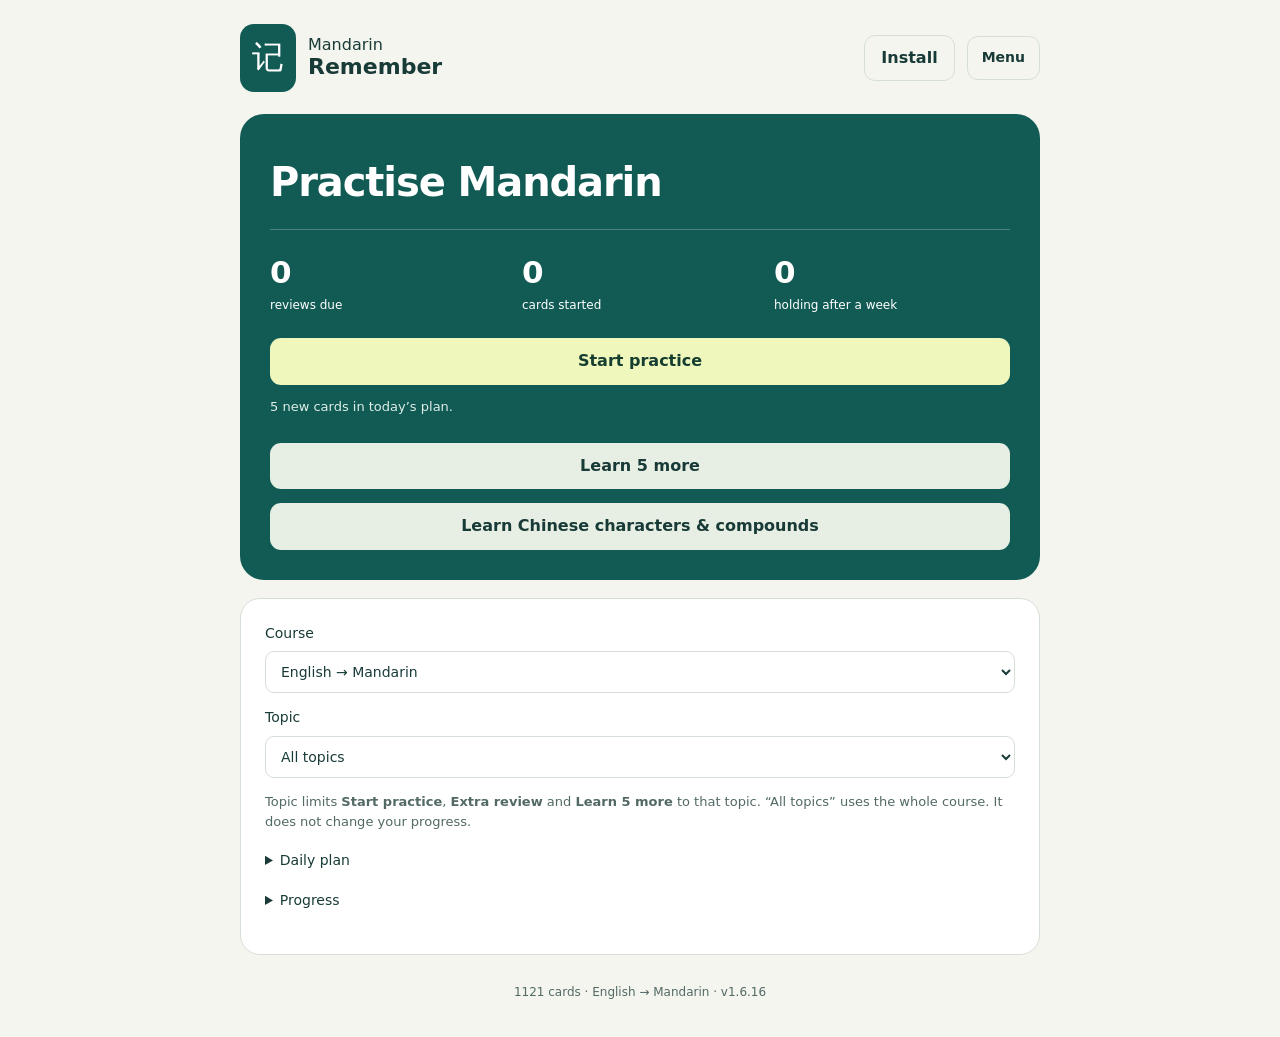
==== commit 79ab455b: "Restore hidden Arabic listening prompts and bundle vowel-mark font" ====
--- a/index.html
+++ b/index.html
@@ -16,6 +16,10 @@
 .letterForms caption{font-size:13px;text-align:left;color:var(--muted);margin-bottom:6px}
 .letterForms th{font-size:11px;font-weight:600;border-bottom:1px solid var(--line);padding:5px 1px}
 .letterForms td{font-size:32px;line-height:2;padding:3px 1px}
+
+@font-face{font-family:'Remember Arabic';src:url('fonts/noto-naskh-arabic.ttf') format('truetype');font-style:normal;font-weight:400;font-display:swap}
+[lang|="ar"]{font-family:'Remember Arabic','Noto Naskh Arabic',serif;font-weight:400;font-synthesis:none}
+.phrase .targetText:lang(ar){font-size:32px;line-height:1.9}
 </style></head><body>
 <div class="app"><header><a href="#" id="brand" aria-label="Go home"><span id="brandMark" class="mark" aria-hidden="true">记</span><span><span id="brandLanguage">Mandarin</span> <b>Remember</b></span></a><nav class="row" aria-label="App"><button id="installBtn" class="quiet">Install</button><details id="appMenu" class="appMenu"><summary>Menu</summary><div class="menuItems"><button id="progressBtn">Progress</button><button id="libraryBtn">Phrasebook</button><button id="settingsBtn">Audio & backup</button><button id="guideBtn">Help</button></div></details></nav></header>
 <p id="notice" role="status" aria-live="polite"></p><a id="audioFallback" class="referenceLink" target="_blank" rel="noopener noreferrer" hidden>Listen in Google Translate ↗</a><p id="storageWarning" class="warning" hidden></p>
@@ -31,8 +35,8 @@
 <section id="settings" hidden><article class="panel"><div class="row"><h1>Audio & backup</h1><button class="quiet" id="settingsBack">Back</button></div><label>Audio source<select id="audioMode"><option value="auto">Automatic</option><option value="device">Device voice</option><option value="online">Online voice</option></select></label><p id="audioExplanation" class="small"></p><label><span id="voiceLabel">Mandarin voice</span><select id="voiceSelect"><option value="">Automatic</option></select></label><div class="row"><button id="testAudio" class="secondary">Test normal</button><button id="testSlow" class="secondary">Test slow</button></div><p id="settingsAudioStatus" role="status" class="small"></p><hr><h2>Progress backup</h2><p class="small">For the selected course. Saved in this browser; export to keep a copy.</p><button id="exportBtn" class="primary">Export backup</button><label class="fileLabel">Import backup<input id="importFile" type="file" accept=".json,application/json"></label><div id="importPreview" hidden><p id="importInfo"></p><button id="confirmImport" class="again">Replace progress</button><button id="cancelImport" class="quiet">Cancel</button></div></article></section>
 <section id="install" hidden><article class="panel prose"><div class="row"><h1>Install on phone</h1><button id="installBack" class="quiet">Back</button></div><p id="installStatus" role="status"></p><button id="requestInstall" class="primary" hidden>Install app</button><div id="installSteps"><h2>Android · Chrome</h2><ol><li>Open this site in <b>Chrome</b>.</li><li>Tap Chrome’s <b>⋮</b> at the top right, beside the address bar.</li><li>Choose <b>Add to Home screen → Install</b> (or <b>Create shortcut</b>).</li></ol><p class="small">Use the browser’s ⋮, not this app’s Menu. If you opened the link inside another app, choose “Open in Chrome” first.</p><details><summary>iPhone · Safari</summary><p>Open in Safari → Share <b>↑</b> → Add to Home Screen → Add.</p></details></div></article></section>
 <section id="guide" hidden><article class="panel prose"><div class="row"><h1>Help</h1><button class="quiet" id="guideBack">Back</button></div><ol><li>Start with due reviews.</li><li>Say the answer before revealing it.</li><li>Rate that attempt. A hint counts as help.</li><li>Use <b>Learn 5 more</b> whenever you want more new cards.</li><li>During recall, roughly every other task uses a sentence containing the word being reviewed, when a suitable sentence is available. Its scored words must already be learned; connecting words are explained with the answer. Sentence grades update the word schedules. Learn 5 more stays word-only, including its short recall steps. Extra review keeps due dates unchanged.</li><li>For reading, open <b>Learn Chinese characters &amp; compounds</b>. Recognize base characters, then unlock words made from characters you can read. Pinyin and meaning are revealed after recall; no handwriting or typing is required.</li><li>Use a phrase today. Come back tomorrow.</li></ol><details><summary>Ratings & reviews</summary><p>Missed: check the answer and retry later. Effortful: correct but hard. Got it: correct. Easy: immediate.</p><p>Speaking and understanding have separate schedules. Mistakes return sooner. Extra reviews do not delay scheduled reviews. The daily plan pauses new cards when reviews pile up; “Learn 5 more” lets you choose an extra batch.</p></details><details><summary>Pronunciation</summary><p id="pronunciationHelp"></p></details><details><summary>Why spaced recall?</summary><p>Retrieval and practice across days support retention. The app’s exact intervals are practical defaults.</p><ul><li><a href="https://learninglab.psych.purdue.edu/downloads/2008/2008_Karpicke_Roediger_Science.pdf" target="_blank" rel="noopener">Retrieval practice · Karpicke & Roediger</a></li><li><a href="https://www.psychologicalscience.org/publications/journals/pspi/learning-techniques.html" target="_blank" rel="noopener">Learning techniques · Dunlosky et al.</a></li><li><a href="https://digitalcommons.usf.edu/psy_facpub/1766/" target="_blank" rel="noopener">Spacing · Cepeda et al.</a></li></ul></details></article></section>
-</main><footer id="appVersion">1121 cards · English → Mandarin · v1.6.15</footer></div>
-<script id="courses-data" type="application/json">{"defaultCourse": "en-zh", "courses": [{"id": "en-zh", "label": "English → Mandarin", "characterCourse": "en-zh-reading", "characterCourseLabel": "Learn Chinese characters & compounds", "progressId": "chinese-family-reviewed-1", "storageKey": "mandarin-remember:reviewed:v1", "source": {"name": "English", "lang": "en", "dir": "ltr", "translateCode": "en", "textLabel": "English"}, "target": {"name": "Mandarin", "textLabel": "Chinese", "lang": "zh-CN", "dir": "ltr", "translateCode": "zh-CN"}, "voiceLanguages": ["zh", "zh-CN", "zh-TW", "zh-SG", "cmn", "cmn-CN", "cmn-Hans-CN", "cmn-Hant-TW"], "testText": "你想喝水吗？", "pronunciationLabel": "Pinyin", "hintMode": "pinyin", "pronunciationHelp": "Pinyin keeps underlying third tones: nǐ hǎo starts with a rising tone in speech. 一/不 show common spoken changes; unmarked syllables are neutral. Listen to whole phrases. Ask a Mandarin speaker for feedback—the app doesn’t grade your voice.", "searchPlaceholder": "孩子, haizi, child…", "localSpeechHelper": true, "mark": "记", "onlineSpeech": {"provider": "google-translate", "language": "zh-CN"}, "cards": [{"id": "zh-45f1364f08aed165", "text": "妈妈", "pronunciation": "māma", "meaning": "mom", "category": "Family"}, {"id": "zh-d45ce71dd359d0e7", "text": "爸爸", "pronunciation": "bàba", "meaning": "dad", "category": "Family"}, {"id": "zh-5f887419f463425a", "text": "孩子", "pronunciation": "háizi", "meaning": "child", "category": "Family"}, {"id": "zh-44dd6014a532924b", "text": "大人", "pronunciation": "dàren", "meaning": "adult / grown-up", "category": "Family"}, {"id": "zh-da5a634993e1ba9b", "text": "宝宝", "pronunciation": "bǎobao", "meaning": "baby", "category": "Family"}, {"id": "zh-6d9120865dc58fe4", "text": "尿布", "pronunciation": "niàobù", "meaning": "diaper / nappy", "category": "Kids & Play"}, {"id": "zh-1831dbd6e20e64bd", "text": "婴儿车", "pronunciation": "yīng'érchē", "meaning": "stroller / pram", "category": "Kids & Play"}, {"id": "zh-b50dde9bb88540ba", "text": "奶奶", "pronunciation": "nǎinai", "meaning": "grandma / grandmother (dad's mother; paternal)", "category": "Family", "usage": "Dad's mother: paternal grandmother. Mom's mother is 外婆 (wàipó), also called 姥姥 (lǎolao).", "examples": [{"text": "这是我奶奶。", "pronunciation": "zhè shì wǒ nǎinai.", "meaning": "This is my grandma (dad's mother)."}]}, {"id": "zh-05a394a5779b1ee5", "text": "爷爷", "pronunciation": "yéye", "meaning": "grandpa / grandfather (dad's father; paternal)", "category": "Family", "usage": "Dad's father: paternal grandfather. Mom's father is 外公 (wàigōng), also called 姥爷 (lǎoye).", "examples": [{"text": "这是我爷爷。", "pronunciation": "zhè shì wǒ yéye.", "meaning": "This is my grandpa (dad's father)."}]}, {"id": "zh-88e9f2870ecc116d", "text": "外婆", "pronunciation": "wàipó", "meaning": "grandma / grandmother (mom's mother; maternal)", "category": "Family", "usage": "Mom's mother: maternal grandmother. 姥姥 (lǎolao) is another common name, especially in northern China. Family and regional preferences vary.", "examples": [{"text": "这是我外婆。", "pronunciation": "zhè shì wǒ wàipó.", "meaning": "This is my grandma (mom's mother)."}]}, {"id": "zh-7f6df41f6d33eb2e", "text": "这是我外婆。", "pronunciation": "zhè shì wǒ wàipó.", "meaning": "This is my grandma (mom's mother).", "category": "Family"}, {"id": "zh-ef0cdc594035bea0", "text": "外公", "pronunciation": "wàigōng", "meaning": "grandpa / grandfather (mom's father; maternal)", "category": "Family", "usage": "Mom's father: maternal grandfather. 姥爷 (lǎoye) is another common name, especially in northern China. Family and regional preferences vary.", "examples": [{"text": "这是我外公。", "pronunciation": "zhè shì wǒ wàigōng.", "meaning": "This is my grandpa (mom's father)."}]}, {"id": "zh-b61af699e9ba612a", "text": "这是我外公。", "pronunciation": "zhè shì wǒ wàigōng.", "meaning": "This is my grandpa (mom's father).", "category": "Family"}, {"id": "zh-e1d2a9310891c22f", "text": "吃饭", "pronunciation": "chīfàn", "meaning": "eat / have a meal", "category": "Food"}, {"id": "zh-a8720cdfc7de0556", "text": "喝水", "pronunciation": "hēshuǐ", "meaning": "drink water", "category": "Food"}, {"id": "zh-fdaa26ac8943d4a4", "text": "我想喝水", "pronunciation": "wǒ xiǎng hē shuǐ", "meaning": "I want to drink water", "category": "Food", "sentence": true}, {"id": "zh-0148aa8ffb7148d8", "text": "好吃", "pronunciation": "hǎochī", "meaning": "tasty / delicious", "category": "Food"}, {"id": "zh-5f365d2c8e517cb9", "text": "饿", "pronunciation": "è", "meaning": "hungry", "category": "Feelings"}, {"id": "zh-a218fbeb5e09defb", "text": "饱", "pronunciation": "bǎo", "meaning": "full (after eating)", "category": "Feelings"}, {"id": "zh-0e3a6bb16bb0daf1", "text": "我吃饱了。", "pronunciation": "wǒ chī bǎo le.", "meaning": "I've had enough to eat / I'm full.", "category": "Feelings"}, {"id": "zh-61dd48f58b0707c0", "text": "我饿了", "pronunciation": "wǒ è le", "meaning": "I'm hungry", "category": "Feelings", "sentence": true}, {"id": "zh-3dcae0ae0b0e7af5", "text": "渴", "pronunciation": "kě", "meaning": "thirsty", "category": "Feelings"}, {"id": "zh-73ed236004d3e7c6", "text": "我渴了", "pronunciation": "wǒ kě le", "meaning": "I'm thirsty", "category": "Feelings", "sentence": true}, {"id": "zh-a8b43ae9fdc84d1a", "text": "累", "pronunciation": "lèi", "meaning": "tired", "category": "Feelings"}, {"id": "zh-df6a19a0c7a5ac78", "text": "我累了", "pronunciation": "wǒ lèi le", "meaning": "I'm tired", "category": "Feelings", "sentence": true}, {"id": "zh-6e067999e2407ee3", "text": "开心", "pronunciation": "kāixīn", "meaning": "happy", "category": "Feelings"}, {"id": "zh-4eeae343b29c2ef2", "text": "兴奋", "pronunciation": "xīngfèn", "meaning": "excited", "category": "Feelings"}, {"id": "zh-b4ae3bd8b86dd3a9", "text": "失望", "pronunciation": "shīwàng", "meaning": "disappointed", "category": "Feelings"}, {"id": "zh-b38a4b4c3335f2d4", "text": "睡觉", "pronunciation": "shuìjiào", "meaning": "sleep / go to bed", "category": "Home & Routine", "usage": "Sleeping or going to bed. “Sleepy” is 困 (kùn).", "examples": [{"text": "我想睡觉。", "pronunciation": "wǒ xiǎng shuìjiào.", "meaning": "I want to sleep."}, {"text": "该睡觉了。", "pronunciation": "gāi shuìjiào le.", "meaning": "It's time for bed."}]}, {"id": "zh-e9965691b0f416f2", "text": "睡着了", "pronunciation": "shuìzháo le", "meaning": "fell asleep / is asleep now", "category": "Home & Routine", "usage": "Falling asleep or now being asleep. 着 is pronounced zháo here; it is not the neutral-tone aspect particle zhe.", "examples": [{"text": "宝宝睡着了。", "pronunciation": "bǎobao shuìzháo le.", "meaning": "The baby has fallen asleep."}]}, {"id": "zh-2f55ef3ef510fd6e", "text": "宝宝睡着了。", "pronunciation": "bǎobao shuìzháo le.", "meaning": "The baby has fallen asleep.", "category": "Home & Routine"}, {"id": "zh-0210e87252468059", "text": "我想睡觉", "pronunciation": "wǒ xiǎng shuìjiào", "meaning": "I want to sleep", "category": "Home & Routine", "sentence": true}, {"id": "zh-96f512f980046bf6", "text": "起床", "pronunciation": "qǐchuáng", "meaning": "get up / get out of bed", "category": "Home & Routine", "usage": "Getting out of bed, not standing up from a chair. The same verb works in a statement or a command; Mandarin does not conjugate it.", "examples": [{"text": "我每天早上六点起床。", "pronunciation": "wǒ měitiān zǎoshang liù diǎn qǐchuáng.", "meaning": "I get up at six every morning."}, {"text": "亚历克斯，起床了！", "pronunciation": "Yàlìkèsī, qǐchuáng le!", "meaning": "Alex, time to get up!"}]}, {"id": "zh-5399e753ba4be059", "text": "我起床了。", "pronunciation": "wǒ qǐchuáng le.", "meaning": "I'm up / I've gotten out of bed.", "category": "Home & Routine", "usage": "Means you have gotten out of bed. If you are only awake, say 我醒了 (wǒ xǐng le).", "examples": [{"text": "该起床了。", "pronunciation": "gāi qǐchuáng le.", "meaning": "It's time to get up."}]}, {"id": "zh-14c11cf26c2ba255", "text": "该起床了。", "pronunciation": "gāi qǐchuáng le.", "meaning": "It's time to get up.", "category": "Home & Routine"}, {"id": "zh-40b3dbc4ae2f7d3a", "text": "醒来", "pronunciation": "xǐnglái", "meaning": "wake up (stop sleeping)", "category": "Home & Routine", "usage": "Waking up is different from getting out of bed (起床). You can be awake and still in bed.", "examples": [{"text": "我醒了。", "pronunciation": "wǒ xǐng le.", "meaning": "I'm awake now."}]}, {"id": "zh-16a598b92497f04a", "text": "我醒了。", "pronunciation": "wǒ xǐng le.", "meaning": "I'm awake now.", "category": "Home & Routine"}, {"id": "zh-9a6ce4cf2cab6307", "text": "回家", "pronunciation": "huí jiā", "meaning": "go / come home", "category": "Home & Routine", "usage": "Returning home. English “go” or “come” depends on the speaker's viewpoint.", "examples": [{"text": "我先回家了。", "pronunciation": "wǒ xiān huí jiā le.", "meaning": "I'm heading home now."}, {"text": "你几点回家？", "pronunciation": "nǐ jǐ diǎn huí jiā?", "meaning": "What time are you coming home?"}]}, {"id": "zh-91187d0a2f72845e", "text": "我要回家", "pronunciation": "wǒ yào huí jiā", "meaning": "I want to go home", "category": "Home & Routine", "sentence": true}, {"id": "zh-6e2c77f393e41e1b", "text": "在哪里", "pronunciation": "zài nǎlǐ", "meaning": "Where is it? / Where? (subject supplied by context)", "category": "Common Phrases"}, {"id": "zh-c1b52e0e64a33dea", "text": "什么", "pronunciation": "shénme", "meaning": "what", "category": "Common Phrases"}, {"id": "zh-056b9c626275cd54", "text": "谁", "pronunciation": "shéi", "meaning": "who", "category": "Common Phrases"}, {"id": "zh-79464926d367a9b9", "text": "哪个", "pronunciation": "nǎge", "meaning": "which one", "category": "Common Phrases"}, {"id": "zh-5ee8091a38eee188", "text": "怎么", "pronunciation": "zěnme", "meaning": "how / in what way", "category": "Common Phrases"}, {"id": "zh-1b919bb47883c5cf", "text": "为什么", "pronunciation": "wèishénme", "meaning": "why", "category": "Common Phrases"}, {"id": "zh-fb8f01cb6d4be28b", "text": "多少", "pronunciation": "duōshao", "meaning": "how much / how many", "category": "Common Phrases", "usage": "Asks about quantity. Add 钱 (qián) when asking a price.", "examples": [{"text": "你家有多少本书？", "pronunciation": "nǐ jiā yǒu duōshao běn shū?", "meaning": "How many books do you have at home?"}, {"text": "这个多少钱？", "pronunciation": "zhège duōshao qián?", "meaning": "How much does this cost?"}]}, {"id": "zh-31b86e9372ca7d41", "text": "我不知道", "pronunciation": "wǒ bù zhīdào", "meaning": "I don't know", "category": "Common Phrases", "sentence": true}, {"id": "zh-54673ea53c1f20ad", "text": "我知道", "pronunciation": "wǒ zhīdào", "meaning": "I know", "category": "Common Phrases", "sentence": true, "usage": "Knowing a fact. Recognizing or knowing a person uses 认识 (rènshi).", "examples": [{"text": "我知道他住在哪儿。", "pronunciation": "wǒ zhīdào tā zhù zài nǎr.", "meaning": "I know where he lives."}]}, {"id": "zh-4f617edf450f4b3f", "text": "等一下", "pronunciation": "děng yíxià", "meaning": "wait a moment", "category": "Common Phrases"}, {"id": "zh-c22e553bd8c207d3", "text": "快一点", "pronunciation": "kuài yìdiǎn", "meaning": "a little faster / hurry up", "category": "Common Phrases"}, {"id": "zh-68a44f3d6dec3634", "text": "慢一点", "pronunciation": "màn yìdiǎn", "meaning": "a little slower", "category": "Common Phrases"}, {"id": "zh-1bf7ac688560d3b0", "text": "谢谢", "pronunciation": "xièxie", "meaning": "thank you", "category": "Common Phrases", "featured": 13}, {"id": "zh-73cc81388c9bd644", "text": "对不起", "pronunciation": "duìbuqǐ", "meaning": "sorry", "category": "Common Phrases"}, {"id": "zh-e8b44a5169b8ab96", "text": "没关系", "pronunciation": "méiguānxi", "meaning": "it's okay / no problem", "category": "Common Phrases", "usage": "Reassures someone after an apology or minor problem. It does not literally mean “no relationship” in this use.", "examples": [{"text": "没关系，下次小心一点。", "pronunciation": "méi guānxi, xià cì xiǎoxīn yìdiǎn.", "meaning": "It's okay. Be more careful next time."}]}, {"id": "zh-0ef5c86fab94f13a", "text": "可以", "pronunciation": "kěyǐ", "meaning": "can / may; okay (permission or possibility)", "category": "Common Phrases", "usage": "Often permission or an acceptable option. Learned ability, such as speaking a language, usually uses 会 (huì).", "examples": [{"text": "我可以坐这里吗？", "pronunciation": "wǒ kěyǐ zuò zhèlǐ ma?", "meaning": "May I sit here?"}, {"text": "可以。", "pronunciation": "kěyǐ.", "meaning": "Yes, that's fine."}]}, {"id": "zh-3a9acd46804b5830", "text": "可以吗？", "pronunciation": "kěyǐ ma?", "meaning": "Is that okay / may I?", "category": "Common Phrases"}, {"id": "zh-aaf6f7c76d350c53", "text": "不可以", "pronunciation": "bù kěyǐ", "meaning": "not allowed / not okay", "category": "Common Phrases", "usage": "Usually a restriction, rather than lack of skill. “I can't swim” is 我不会游泳 (wǒ bú huì yóuyǒng).", "examples": [{"text": "这里不可以停车。", "pronunciation": "zhèlǐ bù kěyǐ tíngchē.", "meaning": "Parking isn't allowed here."}]}, {"id": "zh-c0ad5411b19cfcba", "text": "我爱你", "pronunciation": "wǒ ài nǐ", "meaning": "I love you", "category": "Family", "sentence": true}, {"id": "zh-f5261ae14a3d7d90", "text": "小心", "pronunciation": "xiǎoxīn", "meaning": "be careful", "category": "Common Phrases"}, {"id": "zh-6cf70b7c4fa3c4b4", "text": "哥哥", "pronunciation": "gēge", "meaning": "older brother", "category": "Family"}, {"id": "zh-d25622289ef32c86", "text": "姐姐", "pronunciation": "jiějie", "meaning": "older sister", "category": "Family"}, {"id": "zh-cf0af76ceb03b3ad", "text": "弟弟", "pronunciation": "dìdi", "meaning": "younger brother", "category": "Family"}, {"id": "zh-dd663fa55681eed7", "text": "妹妹", "pronunciation": "mèimei", "meaning": "younger sister", "category": "Family"}, {"id": "zh-789f61dbfcc7a2d2", "text": "红色", "pronunciation": "hóngsè", "meaning": "red", "category": "Colors"}, {"id": "zh-67035e6b7f82acdb", "text": "蓝色", "pronunciation": "lánsè", "meaning": "blue", "category": "Colors"}, {"id": "zh-30c83dc25b12c32c", "text": "绿色", "pronunciation": "lǜsè", "meaning": "green", "category": "Colors"}, {"id": "zh-d451c07d739b3306", "text": "黄色", "pronunciation": "huángsè", "meaning": "yellow", "category": "Colors"}, {"id": "zh-ed7d2c54184be5f5", "text": "黑色", "pronunciation": "hēisè", "meaning": "black", "category": "Colors"}, {"id": "zh-f56e7eff58bf730d", "text": "白色", "pronunciation": "báisè", "meaning": "white", "category": "Colors"}, {"id": "zh-dbd379b39f0d3537", "text": "粉色", "pronunciation": "fěnsè", "meaning": "pink", "category": "Colors"}, {"id": "zh-2ed9c6fabac2013a", "text": "紫色", "pronunciation": "zǐsè", "meaning": "purple", "category": "Colors"}, {"id": "zh-aa1e899dd35771b0", "text": "橙色", "pronunciation": "chéngsè", "meaning": "orange", "category": "Colors"}, {"id": "zh-051e67d913f4a72e", "text": "灰色", "pronunciation": "huīsè", "meaning": "gray", "category": "Colors"}, {"id": "zh-e233a13a49e51106", "text": "米饭", "pronunciation": "mǐfàn", "meaning": "cooked rice", "category": "Food"}, {"id": "zh-0b5480e007c777a7", "text": "面条", "pronunciation": "miàntiáo", "meaning": "noodles", "category": "Food"}, {"id": "zh-e9f5b71a472d27bb", "text": "鸡蛋", "pronunciation": "jīdàn", "meaning": "egg", "category": "Food"}, {"id": "zh-b892a42b9695881d", "text": "牛奶", "pronunciation": "niúnǎi", "meaning": "milk", "category": "Food"}, {"id": "zh-50537dab76505dfc", "text": "苹果", "pronunciation": "píngguǒ", "meaning": "apple", "category": "Food"}, {"id": "zh-dbf9f9c94fc90b7c", "text": "香蕉", "pronunciation": "xiāngjiāo", "meaning": "banana", "category": "Food"}, {"id": "zh-2f79e1fce5422a84", "text": "肉", "pronunciation": "ròu", "meaning": "meat", "category": "Food"}, {"id": "zh-45f0c2d97be1214d", "text": "菜", "pronunciation": "cài", "meaning": "vegetable / dish", "category": "Food", "usage": "Can mean vegetables or a prepared dish, including meat dishes.", "examples": [{"text": "多吃点菜。", "pronunciation": "duō chī diǎn cài.", "meaning": "Eat some more vegetables."}, {"text": "我们点了三个菜。", "pronunciation": "wǒmen diǎn le sān ge cài.", "meaning": "We ordered three dishes."}]}, {"id": "zh-27c180751ad60f8c", "text": "水果", "pronunciation": "shuǐguǒ", "meaning": "fruit", "category": "Food"}, {"id": "zh-327b54d04f71f212", "text": "水", "pronunciation": "shuǐ", "meaning": "water", "category": "Food", "featured": 7}, {"id": "zh-35ce82d20a4c0c12", "text": "热水", "pronunciation": "rèshuǐ", "meaning": "hot water", "category": "Food"}, {"id": "zh-99f45e03f66e7c0d", "text": "凉水", "pronunciation": "liángshuǐ", "meaning": "cool / cold water (not necessarily chilled)", "category": "Food", "usage": "Cool or cold water, without necessarily being refrigerated. 冰水 (bīngshuǐ) is iced or very cold water.", "examples": [{"text": "我想喝点凉水。", "pronunciation": "wǒ xiǎng hē diǎn liángshuǐ.", "meaning": "I'd like some cool water."}]}, {"id": "zh-6b1311e9a899a0d4", "text": "矿泉水", "pronunciation": "kuàngquánshuǐ", "meaning": "mineral water", "category": "Food"}, {"id": "zh-7e005ba311f86fa7", "text": "茶", "pronunciation": "chá", "meaning": "tea", "category": "Food"}, {"id": "zh-5fcaf1452472773f", "text": "高兴", "pronunciation": "gāoxìng", "meaning": "glad / pleased", "category": "Feelings", "featured": 11}, {"id": "zh-1080332a28b0e082", "text": "生气", "pronunciation": "shēngqì", "meaning": "angry", "category": "Feelings"}, {"id": "zh-571a5f62065064b1", "text": "害怕", "pronunciation": "hàipà", "meaning": "afraid", "category": "Feelings"}, {"id": "zh-313c224671ff5c9e", "text": "紧张", "pronunciation": "jǐnzhāng", "meaning": "nervous / tense", "category": "Feelings"}, {"id": "zh-102f7d8002fe533f", "text": "放心", "pronunciation": "fàngxīn", "meaning": "feel reassured / stop worrying", "category": "Feelings"}, {"id": "zh-2c7ba1fafcd4d6dd", "text": "别紧张。", "pronunciation": "bié jǐnzhāng.", "meaning": "Don't be nervous.", "category": "Feelings"}, {"id": "zh-668ce09171c3021a", "text": "难过", "pronunciation": "nánguò", "meaning": "sad / upset", "category": "Feelings"}, {"id": "zh-6a007737421eae83", "text": "困", "pronunciation": "kùn", "meaning": "sleepy", "category": "Feelings"}, {"id": "zh-b1e179f5622eeea5", "text": "疼", "pronunciation": "téng", "meaning": "hurt / ache; painful", "category": "Feelings", "usage": "For physical pain. To injure someone or get injured, use other expressions, such as 受伤 (shòushāng).", "examples": [{"text": "我的脚很疼。", "pronunciation": "wǒ de jiǎo hěn téng.", "meaning": "My foot really hurts."}]}, {"id": "zh-653b04330b75751f", "text": "喜欢", "pronunciation": "xǐhuan", "meaning": "like", "category": "Feelings"}, {"id": "zh-490bfe52ad554086", "text": "我喜欢这个", "pronunciation": "wǒ xǐhuan zhège", "meaning": "I like this", "category": "Feelings", "sentence": true}, {"id": "zh-e06217a18ce16d6b", "text": "不喜欢", "pronunciation": "bù xǐhuan", "meaning": "don't like", "category": "Feelings"}, {"id": "zh-635f7bc88ce1d2c7", "text": "我不喜欢这个", "pronunciation": "wǒ bù xǐhuan zhège", "meaning": "I don't like this", "category": "Feelings", "sentence": true}, {"id": "zh-c8ae97be80f3867c", "text": "家", "pronunciation": "jiā", "meaning": "home / family", "category": "Home & Routine", "usage": "Can refer to a home or the family living there. 家人 (jiārén) means family members.", "examples": [{"text": "我在家。", "pronunciation": "wǒ zài jiā.", "meaning": "I'm at home."}, {"text": "我家有四口人。", "pronunciation": "wǒ jiā yǒu sì kǒu rén.", "meaning": "There are four people in my family."}]}, {"id": "zh-96b2d406041bbf38", "text": "房间", "pronunciation": "fángjiān", "meaning": "room", "category": "Home & Routine"}, {"id": "zh-c90c647032879fde", "text": "卧室", "pronunciation": "wòshì", "meaning": "bedroom", "category": "Home & Routine"}, {"id": "zh-189a9873c2869253", "text": "阳台", "pronunciation": "yángtái", "meaning": "balcony", "category": "Home & Routine"}, {"id": "zh-9d743810c4b56fb3", "text": "楼上", "pronunciation": "lóushàng", "meaning": "upstairs", "category": "Home & Routine"}, {"id": "zh-d981cd0d3684893e", "text": "楼下", "pronunciation": "lóuxià", "meaning": "downstairs", "category": "Home & Routine"}, {"id": "zh-66a03a3ae3a13db9", "text": "楼梯", "pronunciation": "lóutī", "meaning": "stairs", "category": "Home & Routine"}, {"id": "zh-c4d0aea9e2da2f9f", "text": "电梯", "pronunciation": "diàntī", "meaning": "elevator / lift", "category": "Home & Routine"}, {"id": "zh-a407325e0081cb7d", "text": "门", "pronunciation": "mén", "meaning": "door", "category": "Home & Routine"}, {"id": "zh-da098a22509a9187", "text": "窗户", "pronunciation": "chuānghu", "meaning": "window", "category": "Home & Routine"}, {"id": "zh-6d132744a95cf394", "text": "钥匙", "pronunciation": "yàoshi", "meaning": "key", "category": "Home & Routine"}, {"id": "zh-3b2e57ba5da52476", "text": "忘带钥匙了。", "pronunciation": "wàng dài yàoshi le.", "meaning": "I forgot to bring my keys.", "category": "Home & Routine"}, {"id": "zh-5cfd73078e3aaf3f", "text": "床", "pronunciation": "chuáng", "meaning": "bed", "category": "Home & Routine"}, {"id": "zh-84fc114618ec7257", "text": "枕头", "pronunciation": "zhěntou", "meaning": "pillow", "category": "Home & Routine"}, {"id": "zh-64569c7e08abbee1", "text": "被子", "pronunciation": "bèizi", "meaning": "quilt / duvet", "category": "Home & Routine"}, {"id": "zh-8509abd16c765100", "text": "床单", "pronunciation": "chuángdān", "meaning": "bedsheet", "category": "Home & Routine"}, {"id": "zh-81251d98367d0ff2", "text": "洗澡", "pronunciation": "xǐzǎo", "meaning": "take a bath / shower", "category": "Home & Routine", "usage": "Covers showering and bathing; it does not specify a bathtub.", "examples": [{"text": "我每天晚上洗澡。", "pronunciation": "wǒ měitiān wǎnshang xǐzǎo.", "meaning": "I shower every evening."}]}, {"id": "zh-c471aae1a90d63b1", "text": "毛巾", "pronunciation": "máojīn", "meaning": "towel", "category": "Home & Routine"}, {"id": "zh-247d71e18ca631b2", "text": "肥皂", "pronunciation": "féizào", "meaning": "soap", "category": "Home & Routine"}, {"id": "zh-7d3019679d09e8f5", "text": "洗发水", "pronunciation": "xǐfàshuǐ", "meaning": "shampoo", "category": "Home & Routine"}, {"id": "zh-d7b656497de700a0", "text": "吹头发", "pronunciation": "chuī tóufa", "meaning": "blow-dry one's hair", "category": "Home & Routine"}, {"id": "zh-b4ffef701723d1f3", "text": "刷牙", "pronunciation": "shuāyá", "meaning": "brush teeth", "category": "Home & Routine"}, {"id": "zh-aeb4c474be567690", "text": "牙刷", "pronunciation": "yáshuā", "meaning": "toothbrush", "category": "Home & Routine"}, {"id": "zh-31789e1528f85b15", "text": "牙膏", "pronunciation": "yágāo", "meaning": "toothpaste", "category": "Home & Routine"}, {"id": "zh-11a125593d9c7476", "text": "洗脸", "pronunciation": "xǐ liǎn", "meaning": "wash one's face", "category": "Home & Routine"}, {"id": "zh-cbae1e69551b0f78", "text": "穿衣服", "pronunciation": "chuān yīfu", "meaning": "get dressed", "category": "Home & Routine", "usage": "Can describe putting clothes on or wearing them; context tells you which.", "examples": [{"text": "快穿衣服，我们要走了。", "pronunciation": "kuài chuān yīfu, wǒmen yào zǒu le.", "meaning": "Get dressed quickly; we're leaving."}, {"text": "他今天穿黑色的衣服。", "pronunciation": "tā jīntiān chuān hēisè de yīfu.", "meaning": "He's wearing black today."}]}, {"id": "zh-d1147b647ff1a523", "text": "出去", "pronunciation": "chūqù", "meaning": "go out", "category": "Home & Routine", "usage": "Moving out, away from where the speaker is. “Come out” is 出来 (chūlai).", "examples": [{"text": "我出去买点东西。", "pronunciation": "wǒ chūqù mǎi diǎn dōngxi.", "meaning": "I'm going out to buy a few things."}]}, {"id": "zh-5a490d99246de50a", "text": "进来", "pronunciation": "jìnlái", "meaning": "come in", "category": "Home & Routine", "usage": "Moving in toward the speaker, who is inside. “Go in” is 进去 (jìnqu).", "examples": [{"text": "请进来。", "pronunciation": "qǐng jìnlai.", "meaning": "Please come in."}]}, {"id": "zh-30d4711445a2d3f9", "text": "坐下", "pronunciation": "zuòxià", "meaning": "sit down", "category": "Home & Routine", "usage": "The action of sitting down. Add 请 (qǐng) for a polite invitation.", "examples": [{"text": "请坐下。", "pronunciation": "qǐng zuò xià.", "meaning": "Please sit down."}]}, {"id": "zh-2f8fd89f615c37ef", "text": "站起来", "pronunciation": "zhàn qǐlai", "meaning": "stand up (from sitting or lying down)", "category": "Home & Routine", "usage": "Standing up from sitting or lying down. Getting out of bed in the morning is 起床 (qǐchuáng).", "examples": [{"text": "请站起来。", "pronunciation": "qǐng zhàn qǐlai.", "meaning": "Please stand up."}]}, {"id": "zh-8c27f26a1be2f4fc", "text": "躺下", "pronunciation": "tǎng xià", "meaning": "lie down", "category": "Home & Routine"}, {"id": "zh-8d2697d27fce9337", "text": "坐一会儿吧。", "pronunciation": "zuò yíhuìr ba.", "meaning": "Have a seat for a while.", "category": "Home & Routine"}, {"id": "zh-670d9743542cae3e", "text": "你好", "pronunciation": "nǐ hǎo", "meaning": "hello", "category": "Common Phrases", "featured": 9}, {"id": "zh-3cc2e31eb28e3377", "text": "早上好", "pronunciation": "zǎoshang hǎo", "meaning": "good morning", "category": "Common Phrases"}, {"id": "zh-7196ef2fbde2c02f", "text": "晚安", "pronunciation": "wǎn'ān", "meaning": "good night", "category": "Common Phrases"}, {"id": "zh-be10ea8c4e5d464c", "text": "你好吗", "pronunciation": "nǐ hǎo ma", "meaning": "how are you?", "category": "Common Phrases", "sentence": true}, {"id": "zh-0e81c06652f02fff", "text": "我很好", "pronunciation": "wǒ hěn hǎo", "meaning": "I'm fine / doing well", "category": "Common Phrases", "sentence": true}, {"id": "zh-e54e5c8db870f6b7", "text": "没事", "pronunciation": "méishì", "meaning": "it's nothing / I'm okay", "category": "Common Phrases", "usage": "Can reassure someone that you are okay or that nothing is wrong. It can also mean having nothing to do.", "examples": [{"text": "别担心，我没事。", "pronunciation": "bié dānxīn, wǒ méi shì.", "meaning": "Don't worry. I'm okay."}]}, {"id": "zh-46c203e08ee64dda", "text": "没问题。", "pronunciation": "méi wèntí.", "meaning": "No problem / that's fine.", "category": "Common Phrases"}, {"id": "zh-ae0317813dba8fef", "text": "真的吗", "pronunciation": "zhēn de ma", "meaning": "really?", "category": "Common Phrases"}, {"id": "zh-0002e2d87fe9c9ab", "text": "当然", "pronunciation": "dāngrán", "meaning": "of course", "category": "Common Phrases"}, {"id": "zh-22e840cf333b0beb", "text": "给我", "pronunciation": "gěi wǒ", "meaning": "give it to me (direct request)", "category": "Common Phrases", "featured": 6, "usage": "On its own this can sound demanding. Add 请 (qǐng) or phrase it as a question to soften it.", "examples": [{"text": "请把那本书给我。", "pronunciation": "qǐng bǎ nà běn shū gěi wǒ.", "meaning": "Please give me that book."}]}, {"id": "zh-239c77bec946e7a8", "text": "来这里", "pronunciation": "lái zhèlǐ", "meaning": "come here", "category": "Common Phrases"}, {"id": "zh-51a75f4634dfa859", "text": "一", "pronunciation": "yī", "meaning": "one", "category": "Numbers"}, {"id": "zh-084b42f6e95e4e65", "text": "二", "pronunciation": "èr", "meaning": "two", "category": "Numbers"}, {"id": "zh-83385d2edafe28d4", "text": "两", "pronunciation": "liǎng", "meaning": "two (usually before a measure word)", "category": "Numbers", "usage": "Usually used before a measure word: 两个苹果. 二 is used in counting and numbers such as 二十 (twenty).", "examples": [{"text": "两个苹果", "pronunciation": "liǎng ge píngguǒ", "meaning": "two apples"}]}, {"id": "zh-a4c3313deb180960", "text": "三", "pronunciation": "sān", "meaning": "three", "category": "Numbers"}, {"id": "zh-754a9d5828d502f1", "text": "四", "pronunciation": "sì", "meaning": "four", "category": "Numbers"}, {"id": "zh-c9b87f516a38ea36", "text": "五", "pronunciation": "wǔ", "meaning": "five", "category": "Numbers"}, {"id": "zh-de07b5383874b2a3", "text": "六", "pronunciation": "liù", "meaning": "six", "category": "Numbers"}, {"id": "zh-1b0542878c67f6cd", "text": "七", "pronunciation": "qī", "meaning": "seven", "category": "Numbers"}, {"id": "zh-2c467d3673926b20", "text": "八", "pronunciation": "bā", "meaning": "eight", "category": "Numbers"}, {"id": "zh-df897da6e02ecd30", "text": "九", "pronunciation": "jiǔ", "meaning": "nine", "category": "Numbers"}, {"id": "zh-fc7edd399a5c4b93", "text": "十", "pronunciation": "shí", "meaning": "ten", "category": "Numbers"}, {"id": "zh-142646ce3064eee6", "text": "丈夫", "pronunciation": "zhàngfu", "meaning": "husband", "category": "Family"}, {"id": "zh-55c4fadb327e49a5", "text": "妻子", "pronunciation": "qīzi", "meaning": "wife", "category": "Family"}, {"id": "zh-9231b93fd67f48d7", "text": "儿子", "pronunciation": "érzi", "meaning": "son", "category": "Family"}, {"id": "zh-115425d59e4ae5f5", "text": "女儿", "pronunciation": "nǚ'ér", "meaning": "daughter", "category": "Family"}, {"id": "zh-3aea6dc123efe59a", "text": "叔叔", "pronunciation": "shūshu", "meaning": "father's younger brother; uncle (also a friendly address for an adult man)", "category": "Family", "usage": "Your father's younger brother; children also use it politely for unrelated adult men. Father's older brother is 伯伯 (bóbo).", "examples": [{"text": "这是我叔叔，他是我爸爸的弟弟。", "pronunciation": "zhè shì wǒ shūshu, tā shì wǒ bàba de dìdi.", "meaning": "This is my uncle, my dad's younger brother."}]}, {"id": "zh-1574b2157a28a423", "text": "阿姨", "pronunciation": "āyí", "meaning": "auntie (an adult woman); maternal aunt in some usage", "category": "Family", "usage": "Used by children for adult women, and for some caregivers or household helpers. It can also mean a maternal aunt; usage varies.", "examples": [{"text": "阿姨好！", "pronunciation": "āyí hǎo!", "meaning": "Hello, Auntie! (A child's polite greeting to an adult woman.)"}]}, {"id": "zh-677aad1a0ee44cd6", "text": "朋友", "pronunciation": "péngyou", "meaning": "friend", "category": "Family"}, {"id": "zh-9baff1803c0a813d", "text": "家人", "pronunciation": "jiārén", "meaning": "family members", "category": "Family"}, {"id": "zh-353f503b0dcdf9bc", "text": "一家人", "pronunciation": "yì jiā rén", "meaning": "a family / the whole family", "category": "Family"}, {"id": "zh-4ae988a29c1f702c", "text": "厨房", "pronunciation": "chúfáng", "meaning": "kitchen", "category": "Home & Routine"}, {"id": "zh-c151cdea798412bc", "text": "客厅", "pronunciation": "kètīng", "meaning": "living room", "category": "Home & Routine"}, {"id": "zh-0931742a4f77321b", "text": "厕所", "pronunciation": "cèsuǒ", "meaning": "toilet / bathroom", "category": "Home & Routine"}, {"id": "zh-306de547695f668d", "text": "桌子", "pronunciation": "zhuōzi", "meaning": "table", "category": "Home & Routine"}, {"id": "zh-e57f49ca9c8120c9", "text": "椅子", "pronunciation": "yǐzi", "meaning": "chair", "category": "Home & Routine"}, {"id": "zh-961085f3c7ef705a", "text": "沙发", "pronunciation": "shāfā", "meaning": "sofa", "category": "Home & Routine"}, {"id": "zh-4b203b767ba0aabf", "text": "柜子", "pronunciation": "guìzi", "meaning": "cabinet / cupboard", "category": "Home & Routine"}, {"id": "zh-e1a4f5479f90d5f5", "text": "镜子", "pronunciation": "jìngzi", "meaning": "mirror", "category": "Home & Routine"}, {"id": "zh-28656d470286ce04", "text": "灯", "pronunciation": "dēng", "meaning": "light / lamp", "category": "Home & Routine"}, {"id": "zh-9f10fe658f243bc9", "text": "空调", "pronunciation": "kōngtiáo", "meaning": "air conditioner / air conditioning", "category": "Home & Routine"}, {"id": "zh-3e41bc3fa9119f63", "text": "风扇", "pronunciation": "fēngshàn", "meaning": "fan (appliance)", "category": "Home & Routine"}, {"id": "zh-33d3ef284743dbd1", "text": "遥控器", "pronunciation": "yáokòngqì", "meaning": "remote control", "category": "Home & Routine"}, {"id": "zh-85329f19e0b01f69", "text": "关灯", "pronunciation": "guān dēng", "meaning": "turn off the light", "category": "Home & Routine"}, {"id": "zh-898b1e516e3a065d", "text": "请关灯。", "pronunciation": "qǐng guān dēng.", "meaning": "Please turn off the light.", "category": "Home & Routine"}, {"id": "zh-c771248e511fbf93", "text": "打开", "pronunciation": "dǎkāi", "meaning": "open / turn on", "category": "Home & Routine", "usage": "Open something, or switch on a device. The object supplies the meaning.", "examples": [{"text": "请打开窗户。", "pronunciation": "qǐng dǎkāi chuānghu.", "meaning": "Please open the window."}, {"text": "打开电视吧。", "pronunciation": "dǎkāi diànshì ba.", "meaning": "Turn on the TV."}]}, {"id": "zh-419d02bc528bcc3a", "text": "关上", "pronunciation": "guānshàng", "meaning": "close / shut", "category": "Home & Routine", "usage": "Close a door, window or similar opening. For switching off a device, use 关 (guān) or 关掉 (guāndiào).", "examples": [{"text": "请关上门。", "pronunciation": "qǐng guānshàng mén.", "meaning": "Please close the door."}]}, {"id": "zh-d254bebf0f4b2df8", "text": "垃圾", "pronunciation": "lājī", "meaning": "rubbish / trash", "category": "Home & Routine"}, {"id": "zh-d7b7407bf306922f", "text": "垃圾桶", "pronunciation": "lājītǒng", "meaning": "rubbish bin / trash can", "category": "Home & Routine"}, {"id": "zh-93cab08d9a506b16", "text": "扔垃圾", "pronunciation": "rēng lājī", "meaning": "throw away rubbish / take out the trash", "category": "Home & Routine"}, {"id": "zh-af7d9826708fce0a", "text": "扫地", "pronunciation": "sǎo dì", "meaning": "sweep the floor", "category": "Home & Routine"}, {"id": "zh-e814d1afbbf0fd22", "text": "拖地", "pronunciation": "tuō dì", "meaning": "mop the floor", "category": "Home & Routine"}, {"id": "zh-2504ff16dd4cce10", "text": "早饭", "pronunciation": "zǎofàn", "meaning": "breakfast", "category": "Food"}, {"id": "zh-dac152a147729f3f", "text": "午饭", "pronunciation": "wǔfàn", "meaning": "lunch", "category": "Food"}, {"id": "zh-5a5420f01e11d0bc", "text": "晚饭", "pronunciation": "wǎnfàn", "meaning": "dinner", "category": "Food"}, {"id": "zh-b4bf241cd10ee181", "text": "面包", "pronunciation": "miànbāo", "meaning": "bread", "category": "Food"}, {"id": "zh-d564e7d1c8e63e77", "text": "鸡肉", "pronunciation": "jīròu", "meaning": "chicken", "category": "Food"}, {"id": "zh-ac3069de682490ac", "text": "鱼", "pronunciation": "yú", "meaning": "fish", "category": "Food"}, {"id": "zh-37fe121b6b013d9c", "text": "汤", "pronunciation": "tāng", "meaning": "soup", "category": "Food"}, {"id": "zh-720ec669f15b87b1", "text": "咖啡", "pronunciation": "kāfēi", "meaning": "coffee", "category": "Food"}, {"id": "zh-10fe8c1b5c227472", "text": "甜", "pronunciation": "tián", "meaning": "sweet", "category": "Food"}, {"id": "zh-3d339b9296386947", "text": "辣", "pronunciation": "là", "meaning": "spicy", "category": "Food"}, {"id": "zh-6e87e42fbc222f49", "text": "冷", "pronunciation": "lěng", "meaning": "cold (temperature)", "category": "Feelings", "usage": "Temperature or feeling cold. Having a cold is 感冒 (gǎnmào).", "examples": [{"text": "我有点冷。", "pronunciation": "wǒ yǒudiǎn lěng.", "meaning": "I'm a little cold."}]}, {"id": "zh-312490eda9072580", "text": "热", "pronunciation": "rè", "meaning": "hot (temperature)", "category": "Feelings", "usage": "For weather or feeling hot. Something too hot to touch or eat is 烫 (tàng).", "examples": [{"text": "今天很热。", "pronunciation": "jīntiān hěn rè.", "meaning": "It's hot today."}]}, {"id": "zh-3a470adc4813cb22", "text": "舒服", "pronunciation": "shūfu", "meaning": "comfortable / feel well", "category": "Feelings", "usage": "Can describe physical comfort or how your body feels.", "examples": [{"text": "这把椅子很舒服。", "pronunciation": "zhè bǎ yǐzi hěn shūfu.", "meaning": "This chair is comfortable."}, {"text": "我今天不太舒服。", "pronunciation": "wǒ jīntiān bú tài shūfu.", "meaning": "I'm not feeling very well today."}]}, {"id": "zh-bc91c3832c6c4fcb", "text": "不舒服", "pronunciation": "bù shūfu", "meaning": "not feeling well", "category": "Feelings"}, {"id": "zh-df0d25193874aa17", "text": "想", "pronunciation": "xiǎng", "meaning": "want to / would like to; think; miss (depending on context)", "category": "Actions", "featured": 19, "usage": "Before a verb: want to. Before a person: miss. 想一下 means think for a moment.", "examples": [{"text": "我想喝茶。", "pronunciation": "wǒ xiǎng hē chá.", "meaning": "I'd like some tea."}, {"text": "我很想你。", "pronunciation": "wǒ hěn xiǎng nǐ.", "meaning": "I miss you a lot."}]}, {"id": "zh-e5958617b8ba6586", "text": "让我想一下。", "pronunciation": "ràng wǒ xiǎng yíxià.", "meaning": "Let me think for a moment.", "category": "Actions"}, {"id": "zh-975f35218ed8782e", "text": "要", "pronunciation": "yào", "meaning": "want / need; be going to (context dependent)", "category": "Actions", "featured": 20, "usage": "Can express a request, a need or an intention. It does not always translate as “want.”", "examples": [{"text": "我要一杯咖啡。", "pronunciation": "wǒ yào yì bēi kāfēi.", "meaning": "I'd like a coffee."}, {"text": "我要走了。", "pronunciation": "wǒ yào zǒu le.", "meaning": "I'm leaving now."}]}, {"id": "zh-99ae21ea6c39ccc1", "text": "去", "pronunciation": "qù", "meaning": "go", "category": "Actions"}, {"id": "zh-6d8229118caa20c2", "text": "来", "pronunciation": "lái", "meaning": "come", "category": "Actions"}, {"id": "zh-61f43315f98a4b16", "text": "看", "pronunciation": "kàn", "meaning": "look at / watch / read", "category": "Actions", "usage": "Use with the thing viewed: 看电视 = watch TV, 看书 = read. Seeing successfully is 看见 (kànjiàn).", "examples": [{"text": "我在看书。", "pronunciation": "wǒ zài kàn shū.", "meaning": "I'm reading."}, {"text": "你看这个！", "pronunciation": "nǐ kàn zhège!", "meaning": "Look at this!"}]}, {"id": "zh-7205426737a8c37c", "text": "看见", "pronunciation": "kànjiàn", "meaning": "see (visually)", "category": "Actions"}, {"id": "zh-87292ce09b538b95", "text": "看懂", "pronunciation": "kàndǒng", "meaning": "understand what one reads / sees", "category": "Actions"}, {"id": "zh-3e0cdca521f6b8cc", "text": "我看书", "pronunciation": "wǒ kàn shū", "meaning": "I am reading.", "category": "Actions", "sentence": true}, {"id": "zh-1f2eb2608d236247", "text": "听", "pronunciation": "tīng", "meaning": "listen (to)", "category": "Actions", "usage": "Listening is 听; successfully hearing is 听见 (tīngjiàn); understanding what you hear is 听懂 (tīngdǒng).", "examples": [{"text": "我喜欢听音乐。", "pronunciation": "wǒ xǐhuan tīng yīnyuè.", "meaning": "I like listening to music."}]}, {"id": "zh-cbe999c9d0650d96", "text": "听见", "pronunciation": "tīngjiàn", "meaning": "hear (a sound)", "category": "Actions"}, {"id": "zh-7e8ba29c58b5697b", "text": "听懂", "pronunciation": "tīngdǒng", "meaning": "understand what one hears", "category": "Actions"}, {"id": "zh-5bf0cf7385e667a6", "text": "我想听故事", "pronunciation": "wǒ xiǎng tīng gùshi", "meaning": "I want to listen to a story", "category": "Actions", "sentence": true}, {"id": "zh-ccca74461399d2a0", "text": "说", "pronunciation": "shuō", "meaning": "speak / say", "category": "Actions", "usage": "Can mean say words or speak a language. Talking with someone is often 跟…说话 (gēn…shuōhuà).", "examples": [{"text": "你说什么？", "pronunciation": "nǐ shuō shénme?", "meaning": "What did you say?"}, {"text": "她会说中文。", "pronunciation": "tā huì shuō Zhōngwén.", "meaning": "She can speak Chinese."}]}, {"id": "zh-867a739542a8b697", "text": "拿", "pronunciation": "ná", "meaning": "take / hold", "category": "Actions", "usage": "Taking something in your hand or holding it. Bringing it along is usually 带 (dài).", "examples": [{"text": "帮我拿一下手机。", "pronunciation": "bāng wǒ ná yíxià shǒujī.", "meaning": "Get my phone for me, please."}, {"text": "她手里拿着一本书。", "pronunciation": "tā shǒu lǐ ná zhe yì běn shū.", "meaning": "She's holding a book."}]}, {"id": "zh-6e55fb9d8a3dacc1", "text": "给", "pronunciation": "gěi", "meaning": "give", "category": "Actions", "usage": "As a verb: give. Before a person and another verb, it can mean “for” or identify the recipient.", "examples": [{"text": "请给我一杯水。", "pronunciation": "qǐng gěi wǒ yì bēi shuǐ.", "meaning": "Please give me a glass of water."}, {"text": "我给你买了面包。", "pronunciation": "wǒ gěi nǐ mǎi le miànbāo.", "meaning": "I bought you some bread."}]}, {"id": "zh-2cd2507d65de178f", "text": "买", "pronunciation": "mǎi", "meaning": "buy", "category": "Actions"}, {"id": "zh-94f5404441e8c480", "text": "做", "pronunciation": "zuò", "meaning": "do / make", "category": "Actions", "usage": "Both doing an activity and making something; the object tells you which.", "examples": [{"text": "你在做什么？", "pronunciation": "nǐ zài zuò shénme?", "meaning": "What are you doing?"}, {"text": "我在做饭。", "pronunciation": "wǒ zài zuò fàn.", "meaning": "I'm cooking."}]}, {"id": "zh-7d6739abb05e1090", "text": "玩", "pronunciation": "wán", "meaning": "play / have fun", "category": "Actions", "usage": "Play or enjoy yourself. Specific activities may use another verb: play basketball is 打篮球 (dǎ lánqiú).", "examples": [{"text": "孩子们在外面玩。", "pronunciation": "háizimen zài wàimian wán.", "meaning": "The children are playing outside."}]}, {"id": "zh-f66de6c4cd41cdff", "text": "走", "pronunciation": "zǒu", "meaning": "walk / leave", "category": "Actions", "usage": "Can mean walking or leaving. “Get up” from bed is 起床, not 走.", "examples": [{"text": "我们走路去吧。", "pronunciation": "wǒmen zǒulù qù ba.", "meaning": "Let's walk there."}, {"text": "我先走了。", "pronunciation": "wǒ xiān zǒu le.", "meaning": "I'm heading off now."}]}, {"id": "zh-d674691cdfbcd9ba", "text": "跑", "pronunciation": "pǎo", "meaning": "run (on foot)", "category": "Actions", "usage": "Here, physically running. English “run a business” or “run a program” uses different verbs.", "examples": [{"text": "别跑，小心！", "pronunciation": "bié pǎo, xiǎoxīn!", "meaning": "Don't run. Be careful!"}]}, {"id": "zh-b2d7b4bbf6bcf133", "text": "洗", "pronunciation": "xǐ", "meaning": "wash", "category": "Actions"}, {"id": "zh-7d4ca7f48effd602", "text": "大", "pronunciation": "dà", "meaning": "big", "category": "Descriptions"}, {"id": "zh-b1c27820fec23edb", "text": "高", "pronunciation": "gāo", "meaning": "tall / high", "category": "Descriptions", "usage": "Height or a high level. For a person's tall height, use 高; 长 describes length.", "examples": [{"text": "他很高。", "pronunciation": "tā hěn gāo.", "meaning": "He's tall."}]}, {"id": "zh-6e8ab5cc6e7855ab", "text": "矮", "pronunciation": "ǎi", "meaning": "short (height) / low", "category": "Descriptions", "usage": "Short in height or low. For short hair or a short duration, use 短 (duǎn).", "examples": [{"text": "这把椅子有点矮。", "pronunciation": "zhè bǎ yǐzi yǒudiǎn ǎi.", "meaning": "This chair is a little low."}]}, {"id": "zh-6a7339bb759788f3", "text": "小", "pronunciation": "xiǎo", "meaning": "small", "category": "Descriptions"}, {"id": "zh-597ae23d84d4eac2", "text": "长", "pronunciation": "cháng", "meaning": "long (length)", "category": "Descriptions", "usage": "Here pronounced cháng. The same character pronounced zhǎng can mean grow or grow up.", "examples": [{"text": "这条裤子太长了。", "pronunciation": "zhè tiáo kùzi tài cháng le.", "meaning": "These trousers are too long."}]}, {"id": "zh-4ca8d4f77574e43a", "text": "短", "pronunciation": "duǎn", "meaning": "short (length or duration)", "category": "Descriptions", "usage": "Short hair, clothing or time. For a person's short height, use 矮 (ǎi).", "examples": [{"text": "她的头发很短。", "pronunciation": "tā de tóufa hěn duǎn.", "meaning": "Her hair is short."}]}, {"id": "zh-3cc493bc5b3b9b51", "text": "新", "pronunciation": "xīn", "meaning": "new", "category": "Descriptions"}, {"id": "zh-4fbc8134f6d04d80", "text": "旧", "pronunciation": "jiù", "meaning": "old / used (things)", "category": "Descriptions", "usage": "Used or no longer new. For an elderly person, use 老 (lǎo), not 旧.", "examples": [{"text": "这是我的旧手机。", "pronunciation": "zhè shì wǒ de jiù shǒujī.", "meaning": "This is my old phone."}]}, {"id": "zh-7f932e007e2c5e55", "text": "漂亮", "pronunciation": "piàoliang", "meaning": "pretty / beautiful", "category": "Descriptions"}, {"id": "zh-2846d63055754517", "text": "快", "pronunciation": "kuài", "meaning": "fast / quick; soon (in context)", "category": "Descriptions", "usage": "Can describe speed. 快…了 means something will happen soon.", "examples": [{"text": "他跑得很快。", "pronunciation": "tā pǎo de hěn kuài.", "meaning": "He runs fast."}, {"text": "快下雨了。", "pronunciation": "kuài xià yǔ le.", "meaning": "It's going to rain soon."}]}, {"id": "zh-42269e2627f4916c", "text": "慢", "pronunciation": "màn", "meaning": "slow", "category": "Descriptions"}, {"id": "zh-1940119f05716460", "text": "多", "pronunciation": "duō", "meaning": "many / much", "category": "Descriptions"}, {"id": "zh-62f99c9a0c50d790", "text": "少", "pronunciation": "shǎo", "meaning": "few / little", "category": "Descriptions"}, {"id": "zh-d5f5a7a010731feb", "text": "今天", "pronunciation": "jīntiān", "meaning": "today", "category": "Time & Routine"}, {"id": "zh-02bb9a7dd27a9714", "text": "后天", "pronunciation": "hòutiān", "meaning": "the day after tomorrow", "category": "Time & Routine"}, {"id": "zh-807710c9439571b7", "text": "前天", "pronunciation": "qiántiān", "meaning": "the day before yesterday", "category": "Time & Routine"}, {"id": "zh-b1d841b978fb524c", "text": "明天", "pronunciation": "míngtiān", "meaning": "tomorrow", "category": "Time & Routine"}, {"id": "zh-0c184871f658375a", "text": "昨天", "pronunciation": "zuótiān", "meaning": "yesterday", "category": "Time & Routine"}, {"id": "zh-43584f37c1f4932f", "text": "现在", "pronunciation": "xiànzài", "meaning": "now", "category": "Time & Routine"}, {"id": "zh-e46b17ada9207054", "text": "刚才", "pronunciation": "gāngcái", "meaning": "just now / a moment ago", "category": "Time & Routine", "usage": "A short time ago, in the past. 马上 (mǎshàng) means right away, usually looking forward.", "examples": [{"text": "你刚才说什么？", "pronunciation": "nǐ gāngcái shuō shénme?", "meaning": "What did you just say?"}]}, {"id": "zh-45569fc063406280", "text": "一会儿", "pronunciation": "yíhuìr", "meaning": "a little while / in a moment", "category": "Time & Routine", "usage": "Can mean a short duration or a little later. 儿 joins the preceding syllable: huìr.", "examples": [{"text": "我一会儿就回来。", "pronunciation": "wǒ yíhuìr jiù huílai.", "meaning": "I'll be back in a little while."}]}, {"id": "zh-d900ec421cc934da", "text": "我一会儿就回来。", "pronunciation": "wǒ yíhuìr jiù huílai.", "meaning": "I'll be back in a little while.", "category": "Time & Routine"}, {"id": "zh-c6fe2eb2c986c383", "text": "早上", "pronunciation": "zǎoshang", "meaning": "morning", "category": "Time & Routine"}, {"id": "zh-298336ec2c0e2e37", "text": "上午", "pronunciation": "shàngwǔ", "meaning": "morning (before noon)", "category": "Time & Routine"}, {"id": "zh-5422a304a0bf193e", "text": "中午", "pronunciation": "zhōngwǔ", "meaning": "noon / midday", "category": "Time & Routine"}, {"id": "zh-af81dcf37aa86091", "text": "下午", "pronunciation": "xiàwǔ", "meaning": "afternoon", "category": "Time & Routine"}, {"id": "zh-ecf4ce25e0bdbc49", "text": "半夜", "pronunciation": "bànyè", "meaning": "the middle of the night", "category": "Time & Routine"}, {"id": "zh-a9b1124b34615118", "text": "晚上", "pronunciation": "wǎnshang", "meaning": "evening / night", "category": "Time & Routine"}, {"id": "zh-56451fdf19c23fb6", "text": "星期一", "pronunciation": "xīngqīyī", "meaning": "Monday", "category": "Time & Routine"}, {"id": "zh-8621c00d3b2c45f7", "text": "星期二", "pronunciation": "xīngqī'èr", "meaning": "Tuesday", "category": "Time & Routine"}, {"id": "zh-23ae0a11ac5bab27", "text": "星期三", "pronunciation": "xīngqīsān", "meaning": "Wednesday", "category": "Time & Routine"}, {"id": "zh-478911d29ab88b95", "text": "星期四", "pronunciation": "xīngqīsì", "meaning": "Thursday", "category": "Time & Routine"}, {"id": "zh-6e5969e50e4df390", "text": "星期五", "pronunciation": "xīngqīwǔ", "meaning": "Friday", "category": "Time & Routine"}, {"id": "zh-7bb2f5ecaa1dc683", "text": "星期六", "pronunciation": "xīngqīliù", "meaning": "Saturday", "category": "Time & Routine"}, {"id": "zh-ec93da23f2aa45fd", "text": "星期天", "pronunciation": "xīngqītiān", "meaning": "Sunday", "category": "Time & Routine"}, {"id": "zh-a60e2f4a301eaad0", "text": "今天星期几？", "pronunciation": "jīntiān xīngqī jǐ?", "meaning": "What day of the week is it today?", "category": "Time & Routine"}, {"id": "zh-7f5fab4d966e23f6", "text": "下周", "pronunciation": "xià zhōu", "meaning": "next week", "category": "Time & Routine"}, {"id": "zh-0cf8b14f4651f4de", "text": "上周", "pronunciation": "shàng zhōu", "meaning": "last week", "category": "Time & Routine"}, {"id": "zh-cc86c595a88aec0b", "text": "马上", "pronunciation": "mǎshàng", "meaning": "right away", "category": "Time & Routine"}, {"id": "zh-bd957bc497aa1a41", "text": "分钟", "pronunciation": "fēnzhōng", "meaning": "minute", "category": "Time & Routine"}, {"id": "zh-3b6fefc50febace4", "text": "小时", "pronunciation": "xiǎoshí", "meaning": "hour (duration)", "category": "Time & Routine", "usage": "An hour as a duration. Clock times use 点 (diǎn): 三点 is three o'clock, 三个小时 is three hours.", "examples": [{"text": "要等半小时。", "pronunciation": "yào děng bàn xiǎoshí.", "meaning": "The wait is half an hour."}]}, {"id": "zh-e1dbc4d9d176ab19", "text": "半小时", "pronunciation": "bàn xiǎoshí", "meaning": "half an hour", "category": "Time & Routine"}, {"id": "zh-6feb4bf10432d26e", "text": "现在几点？", "pronunciation": "xiànzài jǐ diǎn?", "meaning": "What time is it?", "category": "Time & Routine"}, {"id": "zh-e6ad7a1dbc1ede22", "text": "以后", "pronunciation": "yǐhòu", "meaning": "later / afterwards", "category": "Time & Routine", "usage": "On its own: later or in the future. After an event or time: after that.", "examples": [{"text": "我们以后再说吧。", "pronunciation": "wǒmen yǐhòu zài shuō ba.", "meaning": "Let's talk about it later."}, {"text": "下班以后，我去买菜。", "pronunciation": "xiàbān yǐhòu, wǒ qù mǎi cài.", "meaning": "After work, I'm going grocery shopping."}]}, {"id": "zh-aa98317793b49d8d", "text": "以前", "pronunciation": "yǐqián", "meaning": "before / in the past", "category": "Time & Routine"}, {"id": "zh-eea1694c235b5ddf", "text": "每天", "pronunciation": "měitiān", "meaning": "every day", "category": "Time & Routine"}, {"id": "zh-1c49d48df5599c11", "text": "经常", "pronunciation": "jīngcháng", "meaning": "often", "category": "Time & Routine"}, {"id": "zh-1f652e02964827d6", "text": "有时候", "pronunciation": "yǒu shíhou", "meaning": "sometimes", "category": "Time & Routine"}, {"id": "zh-3addf4925037f3f5", "text": "从来不", "pronunciation": "cónglái bù", "meaning": "never (habitually)", "category": "Time & Routine", "usage": "Describes something you never habitually do. For an experience you've never had, use 从来没…过.", "examples": [{"text": "我从来不喝酒。", "pronunciation": "wǒ cónglái bù hē jiǔ.", "meaning": "I never drink alcohol."}]}, {"id": "zh-3a28422f1f71d7f5", "text": "衣服", "pronunciation": "yīfu", "meaning": "clothes", "category": "Clothes"}, {"id": "zh-66f892caca60d9f5", "text": "衬衫", "pronunciation": "chènshān", "meaning": "shirt (with a collar)", "category": "Clothes"}, {"id": "zh-fbd6318de805c257", "text": "T恤", "pronunciation": "T xù", "meaning": "T-shirt", "category": "Clothes"}, {"id": "zh-4db0b8f384e05b0e", "text": "毛衣", "pronunciation": "máoyī", "meaning": "sweater / jumper", "category": "Clothes"}, {"id": "zh-ee9ce792c80d0846", "text": "裙子", "pronunciation": "qúnzi", "meaning": "skirt / dress", "category": "Clothes", "usage": "Can refer broadly to a skirt or dress. 连衣裙 (liányīqún) specifically means a one-piece dress.", "examples": [{"text": "我想买一条裙子。", "pronunciation": "wǒ xiǎng mǎi yì tiáo qúnzi.", "meaning": "I want to buy a skirt or dress."}]}, {"id": "zh-64f7e04cffd98381", "text": "连衣裙", "pronunciation": "liányīqún", "meaning": "dress (one-piece garment)", "category": "Clothes"}, {"id": "zh-0232c7b8321b0349", "text": "裤子", "pronunciation": "kùzi", "meaning": "pants", "category": "Clothes"}, {"id": "zh-c9534e65fd9b69ec", "text": "短裤", "pronunciation": "duǎnkù", "meaning": "shorts", "category": "Clothes"}, {"id": "zh-ce27cfb262da5fb6", "text": "牛仔裤", "pronunciation": "niúzǎikù", "meaning": "jeans", "category": "Clothes"}, {"id": "zh-575157fbbcef9786", "text": "内裤", "pronunciation": "nèikù", "meaning": "underpants", "category": "Clothes"}, {"id": "zh-4886633da6cbdbc1", "text": "睡衣", "pronunciation": "shuìyī", "meaning": "pajamas / sleepwear", "category": "Clothes"}, {"id": "zh-bf55fac9c5cf853b", "text": "鞋", "pronunciation": "xié", "meaning": "shoes", "category": "Clothes"}, {"id": "zh-6053e0a7e287f575", "text": "拖鞋", "pronunciation": "tuōxié", "meaning": "slippers / slip-on sandals", "category": "Clothes"}, {"id": "zh-b91ebe550f2c3830", "text": "运动鞋", "pronunciation": "yùndòngxié", "meaning": "trainers / sneakers", "category": "Clothes"}, {"id": "zh-2ca95f839d44809f", "text": "袜子", "pronunciation": "wàzi", "meaning": "socks", "category": "Clothes"}, {"id": "zh-f045b9ca8f63f35d", "text": "帽子", "pronunciation": "màozi", "meaning": "hat", "category": "Clothes"}, {"id": "zh-47462640e72be913", "text": "围巾", "pronunciation": "wéijīn", "meaning": "scarf", "category": "Clothes"}, {"id": "zh-d3db5e56061937d2", "text": "手套", "pronunciation": "shǒutào", "meaning": "gloves", "category": "Clothes"}, {"id": "zh-17191e6e18631718", "text": "外套", "pronunciation": "wàitào", "meaning": "coat / jacket", "category": "Clothes"}, {"id": "zh-d0296176d04a268b", "text": "口袋", "pronunciation": "kǒudai", "meaning": "pocket", "category": "Clothes"}, {"id": "zh-91e04277e6d07dff", "text": "拉链", "pronunciation": "lāliàn", "meaning": "zipper / zip", "category": "Clothes"}, {"id": "zh-8638f50c3f2ad634", "text": "穿上", "pronunciation": "chuānshang", "meaning": "put on (clothes or shoes)", "category": "Clothes", "usage": "Putting clothes or shoes on, rather than simply wearing them. For hats or glasses, 戴上 (dài shàng) is usual.", "examples": [{"text": "穿上外套。", "pronunciation": "chuānshang wàitào.", "meaning": "Put your coat on."}]}, {"id": "zh-264492771326f4c0", "text": "脱下", "pronunciation": "tuō xià", "meaning": "take off (clothes or shoes)", "category": "Clothes", "usage": "Taking clothes or shoes off. It does not mean an airplane taking off.", "examples": [{"text": "请脱下鞋子。", "pronunciation": "qǐng tuō xià xiézi.", "meaning": "Please take your shoes off."}]}, {"id": "zh-c28bfe8ed687999c", "text": "穿上外套。", "pronunciation": "chuānshang wàitào.", "meaning": "Put your coat on.", "category": "Clothes"}, {"id": "zh-b1f8107ec8163500", "text": "车", "pronunciation": "chē", "meaning": "car / vehicle", "category": "Going Places"}, {"id": "zh-1a19b5468c0683ab", "text": "汽车", "pronunciation": "qìchē", "meaning": "car", "category": "Going Places"}, {"id": "zh-c7a3de26eb057205", "text": "公交车", "pronunciation": "gōngjiāochē", "meaning": "bus", "category": "Going Places"}, {"id": "zh-228e2ed446e684a3", "text": "火车", "pronunciation": "huǒchē", "meaning": "train", "category": "Going Places"}, {"id": "zh-dc6e2aafeb9e125b", "text": "学校", "pronunciation": "xuéxiào", "meaning": "school", "category": "Going Places"}, {"id": "zh-bb7479e6e9ba76d9", "text": "幼儿园", "pronunciation": "yòu'éryuán", "meaning": "kindergarten / preschool", "category": "Going Places", "usage": "Preschool / kindergarten; the exact age range differs between education systems.", "examples": [{"text": "孩子上幼儿园了。", "pronunciation": "háizi shàng yòu'éryuán le.", "meaning": "The child has started preschool."}]}, {"id": "zh-266e6cb77079f0c3", "text": "图书馆", "pronunciation": "túshūguǎn", "meaning": "library", "category": "Going Places"}, {"id": "zh-3ed4a32ca5dcad26", "text": "游乐场", "pronunciation": "yóulèchǎng", "meaning": "amusement park / play area", "category": "Going Places", "usage": "A place with play equipment or amusement rides; its size varies. Not a sports field.", "examples": [{"text": "我们去游乐场吧。", "pronunciation": "wǒmen qù yóulèchǎng ba.", "meaning": "Let's go to the amusement park / play area."}]}, {"id": "zh-61f96c6aac6a0745", "text": "商店", "pronunciation": "shāngdiàn", "meaning": "shop / store", "category": "Going Places"}, {"id": "zh-ce69cb3a657b875b", "text": "面包店", "pronunciation": "miànbāodiàn", "meaning": "bakery", "category": "Going Places"}, {"id": "zh-38082464152a8efe", "text": "咖啡馆", "pronunciation": "kāfēiguǎn", "meaning": "café / coffee shop", "category": "Going Places"}, {"id": "zh-eae4ffb2d08adf16", "text": "理发店", "pronunciation": "lǐfàdiàn", "meaning": "hair salon / barbershop", "category": "Going Places"}, {"id": "zh-e852dca995be4432", "text": "公园", "pronunciation": "gōngyuán", "meaning": "park", "category": "Going Places"}, {"id": "zh-16a2988777073350", "text": "海边", "pronunciation": "hǎibiān", "meaning": "seaside / beach area", "category": "Going Places"}, {"id": "zh-6e06691fc1c76029", "text": "游泳池", "pronunciation": "yóuyǒngchí", "meaning": "swimming pool", "category": "Going Places"}, {"id": "zh-024b2708ed8e3ffc", "text": "下雨", "pronunciation": "xiàyǔ", "meaning": "rain / raining", "category": "Weather & Outside"}, {"id": "zh-4d947325473f5b57", "text": "天气", "pronunciation": "tiānqì", "meaning": "weather", "category": "Weather & Outside"}, {"id": "zh-3efc6babe61903ce", "text": "晴天", "pronunciation": "qíngtiān", "meaning": "sunny day / clear weather", "category": "Weather & Outside"}, {"id": "zh-d1aac086f4271f17", "text": "阴天", "pronunciation": "yīntiān", "meaning": "overcast day / cloudy weather", "category": "Weather & Outside"}, {"id": "zh-a86eaeb98f4ced93", "text": "雨伞", "pronunciation": "yǔsǎn", "meaning": "umbrella", "category": "Weather & Outside"}, {"id": "zh-c9c1e6e1309def05", "text": "雨衣", "pronunciation": "yǔyī", "meaning": "raincoat", "category": "Weather & Outside"}, {"id": "zh-e2a16aba52032d39", "text": "下雨了。", "pronunciation": "xià yǔ le.", "meaning": "It's started raining.", "category": "Weather & Outside"}, {"id": "zh-8f92983d8b1f7638", "text": "下雪", "pronunciation": "xiàxuě", "meaning": "snow / snowing", "category": "Weather & Outside"}, {"id": "zh-5c313602f7beb485", "text": "太阳", "pronunciation": "tàiyáng", "meaning": "sun", "category": "Weather & Outside"}, {"id": "zh-9eaa6d08fa0ccc5c", "text": "春天", "pronunciation": "chūntiān", "meaning": "spring (season)", "category": "Weather & Outside"}, {"id": "zh-0c27fe7382e1aac3", "text": "夏天", "pronunciation": "xiàtiān", "meaning": "summer", "category": "Weather & Outside"}, {"id": "zh-21691f1b8e10ff5b", "text": "秋天", "pronunciation": "qiūtiān", "meaning": "autumn / fall", "category": "Weather & Outside"}, {"id": "zh-7a6cc29740a72c4c", "text": "冬天", "pronunciation": "dōngtiān", "meaning": "winter", "category": "Weather & Outside"}, {"id": "zh-be65bd5518aedced", "text": "风", "pronunciation": "fēng", "meaning": "wind", "category": "Weather & Outside"}, {"id": "zh-03ce8aed5ebc351e", "text": "刮风", "pronunciation": "guā fēng", "meaning": "be windy / the wind blows", "category": "Weather & Outside"}, {"id": "zh-b640ad963c78d70d", "text": "凉快", "pronunciation": "liángkuai", "meaning": "pleasantly cool", "category": "Weather & Outside"}, {"id": "zh-5c8f68d1574b48bb", "text": "暖和", "pronunciation": "nuǎnhuo", "meaning": "warm (comfortably so)", "category": "Weather & Outside"}, {"id": "zh-3732e264dfa95cae", "text": "温度", "pronunciation": "wēndù", "meaning": "temperature", "category": "Weather & Outside"}, {"id": "zh-b275115781d4bf41", "text": "今天天气怎么样？", "pronunciation": "jīntiān tiānqì zěnmeyàng?", "meaning": "What's the weather like today?", "category": "Weather & Outside"}, {"id": "zh-eff32262244cd369", "text": "外面", "pronunciation": "wàimiàn", "meaning": "outside", "category": "Weather & Outside"}, {"id": "zh-635643d28367e5e0", "text": "树", "pronunciation": "shù", "meaning": "tree", "category": "Weather & Outside"}, {"id": "zh-b0a1eab5f902df03", "text": "花", "pronunciation": "huā", "meaning": "flower", "category": "Weather & Outside", "usage": "Here, flower. 花 can also be a verb meaning spend money or time.", "examples": [{"text": "这些花很漂亮。", "pronunciation": "zhèxiē huā hěn piàoliang.", "meaning": "These flowers are beautiful."}]}, {"id": "zh-91b246b5dbc05480", "text": "草", "pronunciation": "cǎo", "meaning": "grass", "category": "Weather & Outside"}, {"id": "zh-12a2aadcf0a5a2d2", "text": "球", "pronunciation": "qiú", "meaning": "ball", "category": "Kids & Play"}, {"id": "zh-82a3a5f098221934", "text": "宠物", "pronunciation": "chǒngwù", "meaning": "pet", "category": "Kids & Play"}, {"id": "zh-a810bf845a307382", "text": "猫", "pronunciation": "māo", "meaning": "cat", "category": "Kids & Play"}, {"id": "zh-cecd675a4c3cb00d", "text": "狗", "pronunciation": "gǒu", "meaning": "dog", "category": "Kids & Play"}, {"id": "zh-ab745c2d91e6f6c9", "text": "喂猫", "pronunciation": "wèi māo", "meaning": "feed the cat", "category": "Kids & Play"}, {"id": "zh-4bd55aeba6670176", "text": "遛狗", "pronunciation": "liù gǒu", "meaning": "walk the dog", "category": "Kids & Play"}, {"id": "zh-6d29c127963529ac", "text": "玩具", "pronunciation": "wánjù", "meaning": "toy", "category": "Kids & Play"}, {"id": "zh-e6df1df966637deb", "text": "积木", "pronunciation": "jīmù", "meaning": "building blocks", "category": "Kids & Play"}, {"id": "zh-37a7ebce781df40c", "text": "拼图", "pronunciation": "pīntú", "meaning": "jigsaw puzzle", "category": "Kids & Play"}, {"id": "zh-0f7385593fb1b634", "text": "画画", "pronunciation": "huà huà", "meaning": "draw / paint pictures", "category": "Kids & Play"}, {"id": "zh-02ef5bf214909795", "text": "蜡笔", "pronunciation": "làbǐ", "meaning": "crayon", "category": "Kids & Play"}, {"id": "zh-f77e30ee1aed8819", "text": "铅笔", "pronunciation": "qiānbǐ", "meaning": "pencil", "category": "Kids & Play"}, {"id": "zh-62e2af28ab4a412b", "text": "纸", "pronunciation": "zhǐ", "meaning": "paper", "category": "Kids & Play"}, {"id": "zh-1be968f125240969", "text": "书", "pronunciation": "shū", "meaning": "book", "category": "Kids & Play"}, {"id": "zh-4c2c5762d328829b", "text": "故事", "pronunciation": "gùshi", "meaning": "story", "category": "Kids & Play"}, {"id": "zh-c7338abd8b4d5038", "text": "讲故事", "pronunciation": "jiǎng gùshi", "meaning": "tell a story", "category": "Kids & Play"}, {"id": "zh-93de7576fb509f3f", "text": "再讲一个吧。", "pronunciation": "zài jiǎng yí ge ba.", "meaning": "Tell another one, please. (a story)", "category": "Kids & Play"}, {"id": "zh-f5fd638d5875bb5a", "text": "一起玩", "pronunciation": "yìqǐ wán", "meaning": "play together", "category": "Kids & Play"}, {"id": "zh-242f605390904e9d", "text": "捉迷藏", "pronunciation": "zhuō mícáng", "meaning": "play hide-and-seek", "category": "Kids & Play"}, {"id": "zh-f5f8cb6442d8323c", "text": "滑梯", "pronunciation": "huátī", "meaning": "slide (playground equipment)", "category": "Kids & Play"}, {"id": "zh-88ba14272b3d717d", "text": "秋千", "pronunciation": "qiūqiān", "meaning": "swing (playground equipment)", "category": "Kids & Play"}, {"id": "zh-d208ab179aa547c7", "text": "别哭", "pronunciation": "bié kū", "meaning": "don't cry", "category": "Kids & Play"}, {"id": "zh-2858534396a3fe56", "text": "真棒", "pronunciation": "zhēn bàng", "meaning": "great job!", "category": "Kids & Play"}, {"id": "zh-50d9e179e3831217", "text": "再来一次", "pronunciation": "zài lái yí cì", "meaning": "one more time", "category": "Kids & Play"}, {"id": "zh-41cbc3e287cbeb55", "text": "十一", "pronunciation": "shíyī", "meaning": "eleven", "category": "Numbers"}, {"id": "zh-80b044f1afc988e1", "text": "十二", "pronunciation": "shí'èr", "meaning": "twelve", "category": "Numbers"}, {"id": "zh-e5ec573b3977ce9d", "text": "二十", "pronunciation": "èrshí", "meaning": "twenty", "category": "Numbers"}, {"id": "zh-38d302ad2b36640f", "text": "一百", "pronunciation": "yìbǎi", "meaning": "one hundred", "category": "Numbers"}, {"id": "zh-9489a4a6f3fbf136", "text": "零", "pronunciation": "líng", "meaning": "zero", "category": "Numbers"}, {"id": "zh-2987ed96e3306eec", "text": "一千", "pronunciation": "yì qiān", "meaning": "one thousand", "category": "Numbers"}, {"id": "zh-7396ef3616ec16ed", "text": "一万", "pronunciation": "yí wàn", "meaning": "ten thousand", "category": "Numbers"}, {"id": "zh-583ed24deba0a33f", "text": "多少钱", "pronunciation": "duōshao qián", "meaning": "how much does it cost?", "category": "Common Phrases"}, {"id": "zh-ea66d23efe6cf143", "text": "我明白了", "pronunciation": "wǒ míngbai le", "meaning": "I understand", "category": "Common Phrases", "sentence": true}, {"id": "zh-83306e51dc24ca1a", "text": "什么意思？", "pronunciation": "shénme yìsi?", "meaning": "What does it mean?", "category": "Common Phrases"}, {"id": "zh-ee4bd422de62b679", "text": "我不明白", "pronunciation": "wǒ bù míngbai", "meaning": "I don't understand", "category": "Common Phrases", "sentence": true}, {"id": "zh-bdf004bd9505b10c", "text": "再说一次", "pronunciation": "zài shuō yí cì", "meaning": "say it again", "category": "Common Phrases", "sentence": true}, {"id": "zh-682740e90b83f991", "text": "说慢一点", "pronunciation": "shuō màn yìdiǎn", "meaning": "speak a little slower", "category": "Common Phrases"}, {"id": "zh-c732f8782b599982", "text": "你在哪里", "pronunciation": "nǐ zài nǎlǐ", "meaning": "where are you?", "category": "Common Phrases", "sentence": true}, {"id": "zh-87537f4252b5ae43", "text": "我来了", "pronunciation": "wǒ lái le", "meaning": "I'm here / I've arrived; Coming! (when answering a call)", "category": "Common Phrases", "sentence": true, "usage": "Can announce arrival or answer someone calling you. 了 does not automatically make a sentence past tense.", "examples": [{"text": "等一下，我来了！", "pronunciation": "děng yíxià, wǒ lái le!", "meaning": "Just a moment. Coming!"}]}, {"id": "zh-cdfbe4d753f5466e", "text": "走吧", "pronunciation": "zǒu ba", "meaning": "let's go", "category": "Common Phrases"}, {"id": "zh-f0987456f13b89f5", "text": "我要喝水", "pronunciation": "wǒ yào hē shuǐ", "meaning": "I want to drink water", "category": "Everyday Sentences"}, {"id": "zh-c7d76211a1a29205", "text": "你要吃吗", "pronunciation": "nǐ yào chī ma", "meaning": "do you want to eat?", "category": "Everyday Sentences"}, {"id": "zh-26c1f5c895b7435e", "text": "宝宝睡觉了", "pronunciation": "bǎobao shuìjiào le", "meaning": "the baby went to sleep", "category": "Everyday Sentences"}, {"id": "zh-9a45e21e3ec25ed1", "text": "爸爸回家了", "pronunciation": "bàba huí jiā le", "meaning": "Dad came home", "category": "Everyday Sentences"}, {"id": "zh-5b6e7e4647fa2331", "text": "妈妈在哪里", "pronunciation": "māma zài nǎlǐ", "meaning": "where is Mom?", "category": "Everyday Sentences"}, {"id": "zh-25473e2f631d3ec4", "text": "我们回家吧", "pronunciation": "wǒmen huí jiā ba", "meaning": "let's go home", "category": "Everyday Sentences"}, {"id": "zh-54939ff0a0769fc2", "text": "你喜欢吗", "pronunciation": "nǐ xǐhuan ma", "meaning": "do you like it?", "category": "Everyday Sentences"}, {"id": "zh-abf3ec386cb03111", "text": "你怎么了", "pronunciation": "nǐ zěnme le", "meaning": "what's wrong?", "category": "Everyday Sentences"}, {"id": "zh-9ff1e83049cbd69e", "text": "小心一点", "pronunciation": "xiǎoxīn yìdiǎn", "meaning": "Be more careful.", "category": "Everyday Sentences"}, {"id": "zh-f3cad11437c098bd", "text": "我要吃饭", "pronunciation": "wǒ yào chīfàn", "meaning": "I want to eat", "category": "Everyday Sentences"}, {"id": "zh-b56b9c22985b96e3", "text": "我要睡觉", "pronunciation": "wǒ yào shuìjiào", "meaning": "I want to sleep", "category": "Everyday Sentences"}, {"id": "zh-ef66424e34caf071", "text": "我要出去", "pronunciation": "wǒ yào chūqù", "meaning": "I want to go outside", "category": "Everyday Sentences"}, {"id": "zh-f865abb537cd127e", "text": "我在这里", "pronunciation": "wǒ zài zhèlǐ", "meaning": "I am here", "category": "Everyday Sentences"}, {"id": "zh-90c7bece383d68f8", "text": "我很开心", "pronunciation": "wǒ hěn kāixīn", "meaning": "I am very happy", "category": "Everyday Sentences"}, {"id": "zh-0db794a7b46eb37f", "text": "我很累", "pronunciation": "wǒ hěn lèi", "meaning": "I am very tired", "category": "Everyday Sentences"}, {"id": "zh-92fe61b57d4fffad", "text": "妈妈要吃饭", "pronunciation": "māma yào chīfàn", "meaning": "Mom wants to eat", "category": "Everyday Sentences"}, {"id": "zh-1c632fc3d1622d0a", "text": "妈妈在这里", "pronunciation": "māma zài zhèlǐ", "meaning": "Mom is here", "category": "Everyday Sentences"}, {"id": "zh-54daf7a141a9462c", "text": "爸爸在这里", "pronunciation": "bàba zài zhèlǐ", "meaning": "Dad is here", "category": "Everyday Sentences"}, {"id": "zh-35da77fa79ef5dea", "text": "宝宝要出去", "pronunciation": "bǎobao yào chūqù", "meaning": "the baby wants to go outside", "category": "Everyday Sentences"}, {"id": "zh-53caebeb5af2c5cb", "text": "爸爸在哪里", "pronunciation": "bàba zài nǎlǐ", "meaning": "where is Dad?", "category": "Everyday Sentences"}, {"id": "zh-c536b618e57b7785", "text": "宝宝在哪里", "pronunciation": "bǎobao zài nǎlǐ", "meaning": "where is the baby?", "category": "Everyday Sentences"}, {"id": "zh-f23e25a8f3ddcfe2", "text": "哥哥在哪里", "pronunciation": "gēge zài nǎlǐ", "meaning": "where is older brother?", "category": "Everyday Sentences"}, {"id": "zh-5b2410d39e7863e8", "text": "姐姐在哪里", "pronunciation": "jiějie zài nǎlǐ", "meaning": "where is older sister?", "category": "Everyday Sentences"}, {"id": "zh-21502f63dc63d383", "text": "你在家吗", "pronunciation": "nǐ zài jiā ma", "meaning": "are you at home?", "category": "Everyday Sentences"}, {"id": "zh-ea92cd7f795adf39", "text": "我们去厨房", "pronunciation": "wǒmen qù chúfáng", "meaning": "we're going to the kitchen", "category": "Everyday Sentences"}, {"id": "zh-12ba815559663578", "text": "我们去学校", "pronunciation": "wǒmen qù xuéxiào", "meaning": "we're going to school", "category": "Everyday Sentences"}, {"id": "zh-e829bea27eb10423", "text": "我们去公园", "pronunciation": "wǒmen qù gōngyuán", "meaning": "we're going to the park", "category": "Everyday Sentences"}, {"id": "zh-9a0fc125ff988b47", "text": "你在公园吗", "pronunciation": "nǐ zài gōngyuán ma", "meaning": "are you in the park?", "category": "Everyday Sentences"}, {"id": "zh-eefe49536b5b92ad", "text": "你要水吗", "pronunciation": "nǐ yào shuǐ ma", "meaning": "do you want water?", "category": "Food", "sentence": true}, {"id": "zh-f933bbc62bb1001e", "text": "这个好吃吗", "pronunciation": "zhège hǎochī ma", "meaning": "is this tasty?", "category": "Food"}, {"id": "zh-9d79f3f091a50f7b", "text": "你要米饭吗", "pronunciation": "nǐ yào mǐfàn ma", "meaning": "do you want rice?", "category": "Food", "sentence": true}, {"id": "zh-afcb51570aa77115", "text": "你要面条吗", "pronunciation": "nǐ yào miàntiáo ma", "meaning": "do you want noodles?", "category": "Food", "sentence": true}, {"id": "zh-bbc3df97ea21a593", "text": "你要苹果吗", "pronunciation": "nǐ yào píngguǒ ma", "meaning": "do you want an apple?", "category": "Food", "sentence": true}, {"id": "zh-ec5f4a41c1709beb", "text": "我喜欢苹果", "pronunciation": "wǒ xǐhuan píngguǒ", "meaning": "I like apples", "category": "Food", "sentence": true}, {"id": "zh-ec1deed735f15f74", "text": "你要香蕉吗", "pronunciation": "nǐ yào xiāngjiāo ma", "meaning": "do you want a banana?", "category": "Food", "sentence": true}, {"id": "zh-7f43bf23508583d9", "text": "你要牛奶吗", "pronunciation": "nǐ yào niúnǎi ma", "meaning": "do you want milk?", "category": "Food", "sentence": true}, {"id": "zh-d4c447d5f4c51e54", "text": "你要面包吗", "pronunciation": "nǐ yào miànbāo ma", "meaning": "do you want bread?", "category": "Food", "sentence": true}, {"id": "zh-398f892cdedef1d5", "text": "你要鸡蛋吗", "pronunciation": "nǐ yào jīdàn ma", "meaning": "do you want an egg?", "category": "Food", "sentence": true}, {"id": "zh-3ec20b2c1bf68e6a", "text": "你要汤吗", "pronunciation": "nǐ yào tāng ma", "meaning": "do you want soup?", "category": "Food", "sentence": true}, {"id": "zh-6f1045963af85799", "text": "你要茶吗", "pronunciation": "nǐ yào chá ma", "meaning": "do you want tea?", "category": "Food", "sentence": true}, {"id": "zh-6c1073de10a3be3f", "text": "红色的球", "pronunciation": "hóngsè de qiú", "meaning": "red ball", "category": "Colors"}, {"id": "zh-7be156c183509807", "text": "蓝色的衣服", "pronunciation": "lánsè de yīfu", "meaning": "blue clothes", "category": "Colors"}, {"id": "zh-1ce876314fcb9232", "text": "绿色的车", "pronunciation": "lǜsè de chē", "meaning": "green car", "category": "Colors"}, {"id": "zh-d8c65739fdce508d", "text": "黄色的帽子", "pronunciation": "huángsè de màozi", "meaning": "yellow hat", "category": "Colors"}, {"id": "zh-3932f1d41d76b80b", "text": "黑色的鞋", "pronunciation": "hēisè de xié", "meaning": "black shoes", "category": "Colors"}, {"id": "zh-bff931235b35221c", "text": "粉色的球", "pronunciation": "fěnsè de qiú", "meaning": "pink ball", "category": "Colors"}, {"id": "zh-d8f782b139c4d518", "text": "紫色的衣服", "pronunciation": "zǐsè de yīfu", "meaning": "purple clothes", "category": "Colors"}, {"id": "zh-11921c711bd54d0e", "text": "去睡觉", "pronunciation": "qù shuìjiào", "meaning": "go to sleep", "category": "Kids & Play"}, {"id": "zh-101aca8aaa24070f", "text": "去洗澡", "pronunciation": "qù xǐzǎo", "meaning": "go take a bath", "category": "Kids & Play"}, {"id": "zh-1c2f084f0ba7be29", "text": "别跑", "pronunciation": "bié pǎo", "meaning": "don't run", "category": "Kids & Play"}, {"id": "zh-7a58b4166efd0423", "text": "我想回家", "pronunciation": "wǒ xiǎng huí jiā", "meaning": "I want to go home", "category": "Everyday Sentences"}, {"id": "zh-08af09c2a2250eef", "text": "我想看书", "pronunciation": "wǒ xiǎng kàn shū", "meaning": "I want to read a book", "category": "Everyday Sentences"}, {"id": "zh-17d4ec6f099d875f", "text": "我想去公园", "pronunciation": "wǒ xiǎng qù gōngyuán", "meaning": "I want to go to the park", "category": "Everyday Sentences"}, {"id": "zh-33a49e2d5b82c6fe", "text": "我想休息", "pronunciation": "wǒ xiǎng xiūxi", "meaning": "I want to rest", "category": "Everyday Sentences"}, {"id": "zh-48b0cae453ae83ea", "text": "你想回家吗", "pronunciation": "nǐ xiǎng huí jiā ma", "meaning": "do you want to go home?", "category": "Everyday Sentences"}, {"id": "zh-6a34adc0aa7629b2", "text": "你想喝水吗", "pronunciation": "nǐ xiǎng hē shuǐ ma", "meaning": "do you want to drink water?", "category": "Everyday Sentences"}, {"id": "zh-2275e29bac480d1e", "text": "你想睡觉吗", "pronunciation": "nǐ xiǎng shuìjiào ma", "meaning": "do you want to sleep?", "category": "Everyday Sentences"}, {"id": "zh-06d6bd9cfb867ce7", "text": "你想看书吗", "pronunciation": "nǐ xiǎng kàn shū ma", "meaning": "do you want to read a book?", "category": "Everyday Sentences"}, {"id": "zh-29aca4479a563a79", "text": "你想听故事吗", "pronunciation": "nǐ xiǎng tīng gùshi ma", "meaning": "do you want to listen to a story?", "category": "Everyday Sentences"}, {"id": "zh-d19b6a854f2ff8b0", "text": "你想去公园吗", "pronunciation": "nǐ xiǎng qù gōngyuán ma", "meaning": "do you want to go to the park?", "category": "Everyday Sentences"}, {"id": "zh-985f5cc4dd2f90ee", "text": "你想休息吗", "pronunciation": "nǐ xiǎng xiūxi ma", "meaning": "do you want to rest?", "category": "Everyday Sentences"}, {"id": "zh-14165357d1c3470b", "text": "我们吃饭吧", "pronunciation": "wǒmen chīfàn ba", "meaning": "let's eat", "category": "Everyday Sentences"}, {"id": "zh-7e57f0f81d91b15d", "text": "我们睡觉吧", "pronunciation": "wǒmen shuìjiào ba", "meaning": "let's sleep", "category": "Everyday Sentences"}, {"id": "zh-15c2c34a0f96cdb2", "text": "我们出去吧", "pronunciation": "wǒmen chūqù ba", "meaning": "let's go outside", "category": "Everyday Sentences"}, {"id": "zh-48e681f0a93226ef", "text": "我们看书吧", "pronunciation": "wǒmen kàn shū ba", "meaning": "let's read a book", "category": "Everyday Sentences"}, {"id": "zh-719870bd5dfa6d9c", "text": "我们听故事吧", "pronunciation": "wǒmen tīng gùshi ba", "meaning": "let's listen to a story", "category": "Everyday Sentences"}, {"id": "zh-18cafa45b14f5373", "text": "我们去公园吧", "pronunciation": "wǒmen qù gōngyuán ba", "meaning": "let's go to the park", "category": "Everyday Sentences"}, {"id": "zh-3941f32642a6f388", "text": "我们休息吧", "pronunciation": "wǒmen xiūxi ba", "meaning": "let's rest", "category": "Everyday Sentences"}, {"id": "zh-43f0a93d83f6f16b", "text": "一个苹果", "pronunciation": "yí ge píngguǒ", "meaning": "one apple", "category": "Numbers"}, {"id": "zh-500d0c92f894e7b2", "text": "一个鸡蛋", "pronunciation": "yí ge jīdàn", "meaning": "one egg", "category": "Numbers"}, {"id": "zh-ddb133631c607e5a", "text": "一本书", "pronunciation": "yì běn shū", "meaning": "one book", "category": "Numbers"}, {"id": "zh-5960a7b7d89c10e8", "text": "一辆车", "pronunciation": "yí liàng chē", "meaning": "one car", "category": "Numbers"}, {"id": "zh-ae1a740245e91168", "text": "一个球", "pronunciation": "yí ge qiú", "meaning": "one ball", "category": "Numbers"}, {"id": "zh-7ff1e8b468401acf", "text": "两个苹果", "pronunciation": "liǎng ge píngguǒ", "meaning": "two apples", "category": "Numbers"}, {"id": "zh-cfeef3db22acbae6", "text": "两个鸡蛋", "pronunciation": "liǎng ge jīdàn", "meaning": "two eggs", "category": "Numbers"}, {"id": "zh-0733b77a58681889", "text": "两本书", "pronunciation": "liǎng běn shū", "meaning": "two books", "category": "Numbers"}, {"id": "zh-530604ab161cab50", "text": "两辆车", "pronunciation": "liǎng liàng chē", "meaning": "two cars", "category": "Numbers"}, {"id": "zh-8e98e1b78af42284", "text": "两个球", "pronunciation": "liǎng ge qiú", "meaning": "two balls", "category": "Numbers"}, {"id": "zh-bdc999bccf2aa641", "text": "三个苹果", "pronunciation": "sān ge píngguǒ", "meaning": "three apples", "category": "Numbers"}, {"id": "zh-26e6cfc82f945847", "text": "三本书", "pronunciation": "sān běn shū", "meaning": "three books", "category": "Numbers"}, {"id": "zh-55d0cb56311fc5cc", "text": "四辆车", "pronunciation": "sì liàng chē", "meaning": "four cars", "category": "Numbers"}, {"id": "zh-70735fc4a06ca466", "text": "五个苹果", "pronunciation": "wǔ ge píngguǒ", "meaning": "five apples", "category": "Numbers"}, {"id": "zh-8bcfc5e4a65f69fb", "text": "六本书", "pronunciation": "liù běn shū", "meaning": "six books", "category": "Numbers"}, {"id": "zh-c7d5f9e8ffc1c78f", "text": "大的房间", "pronunciation": "dà de fángjiān", "meaning": "big room", "category": "Descriptions"}, {"id": "zh-2e18fb807ae734d5", "text": "小的桌子", "pronunciation": "xiǎo de zhuōzi", "meaning": "small table", "category": "Descriptions"}, {"id": "zh-7b93c6850d67a521", "text": "新的车", "pronunciation": "xīn de chē", "meaning": "new car", "category": "Descriptions"}, {"id": "zh-efc07f6039a327ea", "text": "新的书", "pronunciation": "xīn de shū", "meaning": "new book", "category": "Descriptions"}, {"id": "zh-2254d06c9d1f8111", "text": "漂亮的房间", "pronunciation": "piàoliang de fángjiān", "meaning": "pretty room", "category": "Descriptions"}, {"id": "zh-01c41c69770da69b", "text": "漂亮的玩具", "pronunciation": "piàoliang de wánjù", "meaning": "pretty toy", "category": "Descriptions"}, {"id": "zh-cab035c7bfc95fdd", "text": "早上去学校", "pronunciation": "zǎoshang qù xuéxiào", "meaning": "go to school in the morning", "category": "Time & Routine"}, {"id": "zh-7b0a37d035b01bbd", "text": "晚上吃饭", "pronunciation": "wǎnshang chīfàn", "meaning": "eat in the evening", "category": "Time & Routine"}, {"id": "zh-959bcf21d17bea75", "text": "晚上回家", "pronunciation": "wǎnshang huí jiā", "meaning": "go home in the evening", "category": "Time & Routine"}, {"id": "zh-90d1f23515db5337", "text": "晚上洗澡", "pronunciation": "wǎnshang xǐzǎo", "meaning": "take a bath in the evening", "category": "Time & Routine"}, {"id": "zh-3f3a3989f75b7e7d", "text": "晚上睡觉", "pronunciation": "wǎnshang shuìjiào", "meaning": "sleep in the evening", "category": "Time & Routine"}, {"id": "zh-15ef1a15a922fe25", "text": "明天去学校", "pronunciation": "míngtiān qù xuéxiào", "meaning": "go to school tomorrow", "category": "Time & Routine"}, {"id": "zh-3d3c8d61f57141d4", "text": "明天回家", "pronunciation": "míngtiān huí jiā", "meaning": "go home tomorrow", "category": "Time & Routine"}, {"id": "zh-b192b8b582cdf503", "text": "我会说中文", "pronunciation": "wǒ huì shuō Zhōngwén", "meaning": "I can speak Chinese", "category": "Common Phrases", "sentence": true, "usage": "会 (huì) expresses learned ability here, not “will.”", "examples": [{"text": "我会说中文，但是说得不太好。", "pronunciation": "wǒ huì shuō Zhōngwén, dànshì shuō de bú tài hǎo.", "meaning": "I can speak Chinese, but not very well."}]}, {"id": "zh-55324a742b9b066a", "text": "你会说中文吗", "pronunciation": "nǐ huì shuō Zhōngwén ma", "meaning": "can you speak Chinese?", "category": "Common Phrases", "sentence": true}, {"id": "zh-0c83a8c905536d78", "text": "不要跑", "pronunciation": "bú yào pǎo", "meaning": "don't run", "category": "Common Phrases"}, {"id": "zh-8dfdddc85be343ab", "text": "不要走", "pronunciation": "bú yào zǒu", "meaning": "Don't leave.", "category": "Common Phrases"}, {"id": "zh-ab8270dcf601fa58", "text": "不要看", "pronunciation": "bú yào kàn", "meaning": "don't look", "category": "Common Phrases"}, {"id": "zh-bdcb1b43c0ffff9a", "text": "不要开门", "pronunciation": "bú yào kāi mén", "meaning": "don't open the door", "category": "Common Phrases"}, {"id": "zh-ded82fe10a08ff25", "text": "不要关门", "pronunciation": "bú yào guān mén", "meaning": "don't close the door", "category": "Common Phrases"}, {"id": "zh-5b993c149a860da0", "text": "我的书", "pronunciation": "wǒ de shū", "meaning": "my book", "category": "Home & Routine"}, {"id": "zh-f489b96c36f43356", "text": "我的书在哪里", "pronunciation": "wǒ de shū zài nǎlǐ", "meaning": "where is my book?", "category": "Common Phrases", "sentence": true}, {"id": "zh-09d655221882ba26", "text": "这是我的书", "pronunciation": "zhè shì wǒ de shū", "meaning": "this is my book", "category": "Common Phrases", "sentence": true}, {"id": "zh-582a495ba1d3ab7c", "text": "那是我的书", "pronunciation": "nà shì wǒ de shū", "meaning": "that is my book", "category": "Common Phrases", "sentence": true}, {"id": "zh-d87bead248243f4a", "text": "我的车在哪里", "pronunciation": "wǒ de chē zài nǎlǐ", "meaning": "where is my car?", "category": "Common Phrases", "sentence": true}, {"id": "zh-8fc19f2e9ed799b0", "text": "我的衣服", "pronunciation": "wǒ de yīfu", "meaning": "my clothes", "category": "Home & Routine"}, {"id": "zh-9042e6e85c44fa57", "text": "我的鞋在哪里", "pronunciation": "wǒ de xié zài nǎlǐ", "meaning": "where are my shoes?", "category": "Common Phrases", "sentence": true}, {"id": "zh-5e6923484388b061", "text": "我的帽子在哪里", "pronunciation": "wǒ de màozi zài nǎlǐ", "meaning": "where is my hat?", "category": "Common Phrases", "sentence": true}, {"id": "zh-e394f1b9801ed0ae", "text": "我的玩具在哪里", "pronunciation": "wǒ de wánjù zài nǎlǐ", "meaning": "where is my toy?", "category": "Common Phrases", "sentence": true}, {"id": "zh-03e2c993fa2bd669", "text": "我的手机", "pronunciation": "wǒ de shǒujī", "meaning": "my phone", "category": "Home & Routine"}, {"id": "zh-78efcb63d0947934", "text": "我的手机在哪里", "pronunciation": "wǒ de shǒujī zài nǎlǐ", "meaning": "where is my phone?", "category": "Common Phrases", "sentence": true}, {"id": "zh-e9adf2bc81f5d707", "text": "这是你的书", "pronunciation": "zhè shì nǐ de shū", "meaning": "this is your book", "category": "Common Phrases", "sentence": true}, {"id": "zh-03331fe3e10df7f7", "text": "你的水", "pronunciation": "nǐ de shuǐ", "meaning": "your water", "category": "Home & Routine", "sentence": true}, {"id": "zh-475757cd03fc9627", "text": "你的衣服在哪里", "pronunciation": "nǐ de yīfu zài nǎlǐ", "meaning": "where are your clothes?", "category": "Common Phrases", "sentence": true}, {"id": "zh-71109ed28491b632", "text": "这是你的鞋", "pronunciation": "zhè shì nǐ de xié", "meaning": "these are your shoes", "category": "Common Phrases", "sentence": true}, {"id": "zh-f13403f1f1e183ec", "text": "这是你的玩具", "pronunciation": "zhè shì nǐ de wánjù", "meaning": "this is your toy", "category": "Common Phrases", "sentence": true}, {"id": "zh-6878bbd3e1a2431e", "text": "这是你的手机", "pronunciation": "zhè shì nǐ de shǒujī", "meaning": "this is your phone", "category": "Common Phrases", "sentence": true}, {"id": "zh-a2af13168a333032", "text": "妈妈的手机在哪里", "pronunciation": "māma de shǒujī zài nǎlǐ", "meaning": "where is Mom's phone?", "category": "Common Phrases"}, {"id": "zh-b3fe6aa8f1dbc088", "text": "爸爸的衣服在哪里", "pronunciation": "bàba de yīfu zài nǎlǐ", "meaning": "where are Dad's clothes?", "category": "Common Phrases"}, {"id": "zh-05d421543a65d650", "text": "这是爸爸的手机", "pronunciation": "zhè shì bàba de shǒujī", "meaning": "this is Dad's phone", "category": "Common Phrases", "sentence": true}, {"id": "zh-592b5c111a8661cb", "text": "我喜欢那个", "pronunciation": "wǒ xǐhuan nàge", "meaning": "I like that", "category": "Everyday Sentences"}, {"id": "zh-7cd58d5015200f16", "text": "我要这个", "pronunciation": "wǒ yào zhège", "meaning": "I want this", "category": "Everyday Sentences"}, {"id": "zh-e3fd953d5a832d45", "text": "我要那个", "pronunciation": "wǒ yào nàge", "meaning": "I want that", "category": "Everyday Sentences"}, {"id": "zh-dcc9a6de78928563", "text": "我拿这个", "pronunciation": "wǒ ná zhège", "meaning": "I'll take this one (take / carry)", "category": "Everyday Sentences", "usage": "Taking an object, for example when choosing which bag to carry. For a purchase, 我要这个 is often more natural.", "examples": [{"text": "我拿这个，你拿那个。", "pronunciation": "wǒ ná zhège, nǐ ná nàge.", "meaning": "I'll take this one; you take that one."}]}, {"id": "zh-3c3ab329e50a3aec", "text": "我买这个", "pronunciation": "wǒ mǎi zhège", "meaning": "I'll buy this one", "category": "Everyday Sentences", "usage": "Can express a choice to buy. Mandarin does not change the verb for present or future tense.", "examples": [{"text": "我买这个，那个太贵了。", "pronunciation": "wǒ mǎi zhège, nàge tài guì le.", "meaning": "I'll buy this one. That one's too expensive."}]}, {"id": "zh-970c25d79d51bab4", "text": "我找这个", "pronunciation": "wǒ zhǎo zhège", "meaning": "I'm looking for this", "category": "Everyday Sentences", "usage": "Useful while showing someone a photo or an item name. 找 means search; 找到 means find successfully.", "examples": [{"text": "我找这个，你们有吗？", "pronunciation": "wǒ zhǎo zhège, nǐmen yǒu ma?", "meaning": "I'm looking for this. Do you have it?"}]}, {"id": "zh-ba42ccc3186c9b97", "text": "你看这个", "pronunciation": "nǐ kàn zhège", "meaning": "Look at this (directing attention)", "category": "Everyday Sentences", "usage": "With an inviting or insistent tone, this is a request, not just a statement about what you look at.", "examples": [{"text": "你看这个，好漂亮！", "pronunciation": "nǐ kàn zhège, hǎo piàoliang!", "meaning": "Look at this. It's so pretty!"}]}, {"id": "zh-d28d89cf8f9b7602", "text": "你拿书", "pronunciation": "nǐ ná shū", "meaning": "You take / carry the books (assigning a task)", "category": "Everyday Sentences", "usage": "In a division of tasks, this tells someone what to carry. Chinese does not require plural marking on 书.", "examples": [{"text": "你拿书，我拿包。", "pronunciation": "nǐ ná shū, wǒ ná bāo.", "meaning": "You carry the books; I'll carry the bag."}]}, {"id": "zh-61f784e8dfc26c3d", "text": "你买书", "pronunciation": "nǐ mǎi shū", "meaning": "You buy the books (assigning a task)", "category": "Everyday Sentences", "usage": "Context can make this an instruction or a statement. Here it assigns part of a shopping task.", "examples": [{"text": "你买书，我买笔。", "pronunciation": "nǐ mǎi shū, wǒ mǎi bǐ.", "meaning": "You buy the books; I'll buy the pens."}]}, {"id": "zh-7327f4f41c58d6e8", "text": "妈妈看书", "pronunciation": "māma kàn shū", "meaning": "Mom is reading.", "category": "Everyday Sentences"}, {"id": "zh-37907f70efd32d69", "text": "爸爸看书", "pronunciation": "bàba kàn shū", "meaning": "Dad is reading.", "category": "Everyday Sentences"}, {"id": "zh-2aad41bc76b0c357", "text": "宝宝看书", "pronunciation": "bǎobao kàn shū", "meaning": "The baby is reading.", "category": "Everyday Sentences"}, {"id": "zh-6188f9c44c7b1c91", "text": "我们看书", "pronunciation": "wǒmen kàn shū", "meaning": "We are reading.", "category": "Everyday Sentences"}, {"id": "zh-de8f20be35f387a0", "text": "吃饭吗", "pronunciation": "chīfàn ma", "meaning": "Would you like to eat? (an invitation)", "category": "Everyday Sentences"}, {"id": "zh-fb0586a78a6c8060", "text": "喝水吗", "pronunciation": "hēshuǐ ma", "meaning": "Would you like some water? (an offer)", "category": "Everyday Sentences"}, {"id": "zh-6cf91441cd4b2efb", "text": "好吃吗", "pronunciation": "hǎochī ma", "meaning": "Does it taste good?", "category": "Everyday Sentences"}, {"id": "zh-f3f8394dc9e0a52f", "text": "甜吗", "pronunciation": "tián ma", "meaning": "Is it sweet?", "category": "Everyday Sentences"}, {"id": "zh-70f6c46437d702bb", "text": "辣吗", "pronunciation": "là ma", "meaning": "Is it spicy?", "category": "Everyday Sentences"}, {"id": "zh-504b339a2756b1c1", "text": "要吗", "pronunciation": "yào ma", "meaning": "Do you want it?", "category": "Everyday Sentences"}, {"id": "zh-fc4417f02731c479", "text": "去吗", "pronunciation": "qù ma", "meaning": "Are you going?", "category": "Everyday Sentences"}, {"id": "zh-b6f2bdcb7fdd5070", "text": "来吗", "pronunciation": "lái ma", "meaning": "Are you coming?", "category": "Everyday Sentences"}, {"id": "zh-0f716c0c1ac6322a", "text": "宝宝睡觉了吗", "pronunciation": "bǎobao shuìjiào le ma", "meaning": "Has the baby gone to sleep?", "category": "Everyday Sentences"}, {"id": "zh-fee21c95f63e218b", "text": "我看得见", "pronunciation": "wǒ kàn de jiàn", "meaning": "I can see.", "category": "Common Phrases", "sentence": true, "usage": "Being able to see something visually, not understanding what it means.", "examples": [{"text": "字太小了，但我看得见。", "pronunciation": "zì tài xiǎo le, dàn wǒ kàn de jiàn.", "meaning": "The writing is very small, but I can see it."}]}, {"id": "zh-8b08f86ac226433c", "text": "我听得见", "pronunciation": "wǒ tīng de jiàn", "meaning": "I can hear.", "category": "Common Phrases", "sentence": true}, {"id": "zh-0bd63fc702e85480", "text": "我听不见", "pronunciation": "wǒ tīng bu jiàn", "meaning": "I can't hear.", "category": "Common Phrases", "sentence": true, "usage": "The sound is inaudible. If you hear it but don't understand it, use 我听不懂 (wǒ tīng bu dǒng).", "examples": [{"text": "这里太吵了，我听不见。", "pronunciation": "zhèlǐ tài chǎo le, wǒ tīng bu jiàn.", "meaning": "It's too noisy here. I can't hear."}]}, {"id": "zh-f0404eaec00daf86", "text": "我可以坐这里吗", "pronunciation": "wǒ kěyǐ zuò zhèlǐ ma", "meaning": "May I sit here?", "category": "Common Phrases", "sentence": true}, {"id": "zh-a0c9756a67119939", "text": "这个怎么说", "pronunciation": "zhège zěnme shuō", "meaning": "How do you say this?", "category": "Common Phrases"}, {"id": "zh-a780eecbbfcde7c4", "text": "我听不懂", "pronunciation": "wǒ tīng bu dǒng", "meaning": "I don't understand what I hear.", "category": "Common Phrases", "sentence": true, "usage": "You hear the speech but cannot understand it. This is different from being unable to hear the sound.", "examples": [{"text": "你说得太快了，我听不懂。", "pronunciation": "nǐ shuō de tài kuài le, wǒ tīng bu dǒng.", "meaning": "You're speaking too fast. I can't understand."}]}, {"id": "zh-58127cc9b1e9ab4d", "text": "你吃饱了吗", "pronunciation": "nǐ chī bǎo le ma", "meaning": "Have you had enough to eat?", "category": "Food", "sentence": true}, {"id": "zh-c4c89ca16f0476f0", "text": "先洗手", "pronunciation": "xiān xǐ shǒu", "meaning": "Wash your hands first.", "category": "Home & Routine"}, {"id": "zh-dc863ae7b6223e22", "text": "洗衣服", "pronunciation": "xǐ yīfu", "meaning": "wash clothes / do laundry", "category": "Home & Routine"}, {"id": "zh-6acfa1db6a625946", "text": "洗衣机", "pronunciation": "xǐyījī", "meaning": "washing machine", "category": "Home & Routine"}, {"id": "zh-d9938dab5b825cc5", "text": "晾衣服", "pronunciation": "liàng yīfu", "meaning": "hang clothes out to dry", "category": "Home & Routine"}, {"id": "zh-792c11bc85d513bc", "text": "轮到你了", "pronunciation": "lún dào nǐ le", "meaning": "It's your turn.", "category": "Kids & Play"}, {"id": "zh-863336ebed637554", "text": "排好队。", "pronunciation": "pái hǎo duì.", "meaning": "Line up properly.", "category": "Kids & Play"}, {"id": "zh-15f828cac6a99a8a", "text": "别推。", "pronunciation": "bié tuī.", "meaning": "Don't push.", "category": "Kids & Play"}, {"id": "zh-a233546ba99665e1", "text": "这个太烫了", "pronunciation": "zhège tài tàng le", "meaning": "This is too hot to touch / eat.", "category": "Food"}, {"id": "zh-9c61c36d4df7f909", "text": "豆浆", "pronunciation": "dòujiāng", "meaning": "soy milk", "category": "Breakfast"}, {"id": "zh-8f89b12a0cc0e4bf", "text": "粥", "pronunciation": "zhōu", "meaning": "congee / rice porridge", "category": "Breakfast"}, {"id": "zh-e6f945b4f47b24a1", "text": "燕麦片", "pronunciation": "yànmàipiàn", "meaning": "rolled oats / oatmeal flakes", "category": "Breakfast"}, {"id": "zh-9410d3f89fe02676", "text": "麦片", "pronunciation": "màipiàn", "meaning": "cereal flakes (oats or other grains)", "category": "Breakfast", "usage": "Cereal flakes, not necessarily oats. 燕麦片 (yànmàipiàn) specifically refers to oat flakes.", "examples": [{"text": "我早上吃麦片。", "pronunciation": "wǒ zǎoshang chī màipiàn.", "meaning": "I eat cereal flakes in the morning."}]}, {"id": "zh-787d89bb2ba8a2c6", "text": "包子", "pronunciation": "bāozi", "meaning": "steamed stuffed bun", "category": "Breakfast"}, {"id": "zh-04e9839104379d3b", "text": "馒头", "pronunciation": "mántou", "meaning": "plain steamed bun", "category": "Breakfast"}, {"id": "zh-1c21b306263d2cfd", "text": "油条", "pronunciation": "yóutiáo", "meaning": "Chinese fried dough stick", "category": "Breakfast"}, {"id": "zh-db52a7d37b7ebb35", "text": "煎饼", "pronunciation": "jiānbǐng", "meaning": "Chinese pancake / crêpe", "category": "Breakfast"}, {"id": "zh-446a3148f2c4ba17", "text": "煎蛋", "pronunciation": "jiāndàn", "meaning": "fried egg", "category": "Breakfast"}, {"id": "zh-55a098283c4984bf", "text": "水煮蛋", "pronunciation": "shuǐzhǔdàn", "meaning": "boiled egg", "category": "Breakfast"}, {"id": "zh-7c3d627461c2158e", "text": "炒鸡蛋", "pronunciation": "chǎo jīdàn", "meaning": "scrambled eggs", "category": "Breakfast"}, {"id": "zh-921acd914acd6c57", "text": "吐司", "pronunciation": "tǔsī", "meaning": "toast / sliced sandwich bread", "category": "Breakfast", "usage": "Can mean sliced sandwich bread, even when it has not been toasted.", "examples": [{"text": "我要两片吐司。", "pronunciation": "wǒ yào liǎng piàn tǔsī.", "meaning": "I'd like two slices of sandwich bread."}]}, {"id": "zh-5b841391ff5551f1", "text": "牛角包", "pronunciation": "niújiǎobāo", "meaning": "croissant", "category": "Breakfast"}, {"id": "zh-d2283ad932b89e62", "text": "全麦面包", "pronunciation": "quánmài miànbāo", "meaning": "wholewheat bread", "category": "Breakfast"}, {"id": "zh-2aef3d11527dea46", "text": "黄油", "pronunciation": "huángyóu", "meaning": "butter", "category": "Breakfast"}, {"id": "zh-0a6a7439ce266e3c", "text": "果酱", "pronunciation": "guǒjiàng", "meaning": "jam", "category": "Breakfast"}, {"id": "zh-0265340a04a1a610", "text": "花生酱", "pronunciation": "huāshēngjiàng", "meaning": "peanut butter", "category": "Breakfast"}, {"id": "zh-7b026c56a42424b6", "text": "蜂蜜", "pronunciation": "fēngmì", "meaning": "honey", "category": "Breakfast"}, {"id": "zh-9af9bd8ab9c684ed", "text": "酸奶", "pronunciation": "suānnǎi", "meaning": "yogurt", "category": "Breakfast"}, {"id": "zh-04081d3010badeed", "text": "奶酪", "pronunciation": "nǎilào", "meaning": "cheese", "category": "Breakfast"}, {"id": "zh-06930b2fa5f101d8", "text": "培根", "pronunciation": "péigēn", "meaning": "bacon", "category": "Breakfast"}, {"id": "zh-8fa7820b4c667210", "text": "香肠", "pronunciation": "xiāngcháng", "meaning": "sausage", "category": "Breakfast"}, {"id": "zh-828d5640ee422883", "text": "三明治", "pronunciation": "sānmíngzhì", "meaning": "sandwich", "category": "Breakfast"}, {"id": "zh-64c25f038caae862", "text": "果汁", "pronunciation": "guǒzhī", "meaning": "fruit juice", "category": "Breakfast"}, {"id": "zh-da95779b1cd45daf", "text": "橙汁", "pronunciation": "chéngzhī", "meaning": "orange juice", "category": "Breakfast"}, {"id": "zh-647d2c502d390a04", "text": "热可可", "pronunciation": "rè kěkě", "meaning": "hot cocoa", "category": "Breakfast"}, {"id": "zh-d4a87835d5d71468", "text": "拿铁", "pronunciation": "nátiě", "meaning": "latte", "category": "Breakfast"}, {"id": "zh-252a9a8f569801e8", "text": "红茶", "pronunciation": "hóngchá", "meaning": "black tea", "category": "Breakfast", "usage": "Called “red tea” in Chinese because of the brewed color; the usual English name is black tea.", "examples": [{"text": "我想喝红茶，不加奶。", "pronunciation": "wǒ xiǎng hē hóngchá, bù jiā nǎi.", "meaning": "I'd like black tea, without milk."}]}, {"id": "zh-7ded36aec25c40c8", "text": "绿茶", "pronunciation": "lǜchá", "meaning": "green tea", "category": "Breakfast"}, {"id": "zh-33e934d5eab50d6a", "text": "无糖", "pronunciation": "wútáng", "meaning": "sugar-free", "category": "Breakfast"}, {"id": "zh-0a32b8dacbddb456", "text": "早餐吃什么？", "pronunciation": "zǎocān chī shénme?", "meaning": "What's for breakfast?", "category": "Breakfast"}, {"id": "zh-79b549013c8e8922", "text": "咖啡要加奶吗？", "pronunciation": "kāfēi yào jiā nǎi ma?", "meaning": "Would you like milk in your coffee?", "category": "Breakfast"}, {"id": "zh-7fba09e399ae00b8", "text": "不加糖，谢谢。", "pronunciation": "bù jiā táng, xièxie.", "meaning": "No sugar, thanks.", "category": "Breakfast"}, {"id": "zh-76cdbeee504609b2", "text": "面包烤好了。", "pronunciation": "miànbāo kǎo hǎo le.", "meaning": "The toast is ready.", "category": "Breakfast"}, {"id": "zh-c76f6a79f6dbcf63", "text": "草莓", "pronunciation": "cǎoméi", "meaning": "strawberry", "category": "Fruit & vegetables"}, {"id": "zh-ae86f9a1daef052f", "text": "葡萄", "pronunciation": "pútao", "meaning": "grapes", "category": "Fruit & vegetables"}, {"id": "zh-3e3f03caa0435a00", "text": "西瓜", "pronunciation": "xīguā", "meaning": "watermelon", "category": "Fruit & vegetables"}, {"id": "zh-c8d3209aaa4aaf12", "text": "橙子", "pronunciation": "chéngzi", "meaning": "orange (fruit)", "category": "Fruit & vegetables"}, {"id": "zh-d8816dfefa548859", "text": "橘子", "pronunciation": "júzi", "meaning": "mandarin / tangerine", "category": "Fruit & vegetables"}, {"id": "zh-a5a79a17f934dde7", "text": "梨", "pronunciation": "lí", "meaning": "pear", "category": "Fruit & vegetables"}, {"id": "zh-0fe9ed3a6b78600f", "text": "桃子", "pronunciation": "táozi", "meaning": "peach", "category": "Fruit & vegetables"}, {"id": "zh-2e2eadd9e41c4e05", "text": "柠檬", "pronunciation": "níngméng", "meaning": "lemon", "category": "Fruit & vegetables"}, {"id": "zh-d23250b7c80a03ce", "text": "蓝莓", "pronunciation": "lánméi", "meaning": "blueberry", "category": "Fruit & vegetables"}, {"id": "zh-b8246e4fd8938af7", "text": "芒果", "pronunciation": "mángguǒ", "meaning": "mango", "category": "Fruit & vegetables"}, {"id": "zh-1e93a661562a8926", "text": "菠萝", "pronunciation": "bōluó", "meaning": "pineapple", "category": "Fruit & vegetables"}, {"id": "zh-6743bd96fb2dc0d3", "text": "猕猴桃", "pronunciation": "míhóutáo", "meaning": "kiwifruit", "category": "Fruit & vegetables"}, {"id": "zh-09f00a522e023e1d", "text": "牛油果", "pronunciation": "niúyóuguǒ", "meaning": "avocado", "category": "Fruit & vegetables"}, {"id": "zh-9f1aa4ba71d8a145", "text": "樱桃", "pronunciation": "yīngtáo", "meaning": "cherry", "category": "Fruit & vegetables"}, {"id": "zh-b597151f9e9cb7ee", "text": "葡萄干", "pronunciation": "pútaogān", "meaning": "raisins", "category": "Fruit & vegetables"}, {"id": "zh-bb6da11cdcdf24ad", "text": "西红柿", "pronunciation": "xīhóngshì", "meaning": "tomato", "category": "Fruit & vegetables"}, {"id": "zh-e1337e15ca73d20d", "text": "黄瓜", "pronunciation": "huángguā", "meaning": "cucumber", "category": "Fruit & vegetables"}, {"id": "zh-dd1a68cb2c35fb78", "text": "胡萝卜", "pronunciation": "húluóbo", "meaning": "carrot", "category": "Fruit & vegetables"}, {"id": "zh-a64a92c865302906", "text": "土豆", "pronunciation": "tǔdòu", "meaning": "potato", "category": "Fruit & vegetables"}, {"id": "zh-edc855182ce2f997", "text": "洋葱", "pronunciation": "yángcōng", "meaning": "onion", "category": "Fruit & vegetables"}, {"id": "zh-2053d8521c937de2", "text": "大蒜", "pronunciation": "dàsuàn", "meaning": "garlic", "category": "Fruit & vegetables"}, {"id": "zh-4685ff1a62239a62", "text": "生姜", "pronunciation": "shēngjiāng", "meaning": "fresh ginger", "category": "Fruit & vegetables"}, {"id": "zh-9a5267bf4b3a8a82", "text": "生菜", "pronunciation": "shēngcài", "meaning": "lettuce", "category": "Fruit & vegetables"}, {"id": "zh-2babb323b7140a33", "text": "菠菜", "pronunciation": "bōcài", "meaning": "spinach", "category": "Fruit & vegetables"}, {"id": "zh-9b8bc1b61d692685", "text": "白菜", "pronunciation": "báicài", "meaning": "Chinese cabbage", "category": "Fruit & vegetables"}, {"id": "zh-1fdb83f31be268d5", "text": "西兰花", "pronunciation": "xīlánhuā", "meaning": "broccoli", "category": "Fruit & vegetables"}, {"id": "zh-9519349f65a7addd", "text": "蘑菇", "pronunciation": "mógu", "meaning": "mushroom", "category": "Fruit & vegetables"}, {"id": "zh-8ac7c1f48e3134b0", "text": "茄子", "pronunciation": "qiézi", "meaning": "eggplant", "category": "Fruit & vegetables"}, {"id": "zh-dfa4670a83c67131", "text": "玉米", "pronunciation": "yùmǐ", "meaning": "corn", "category": "Fruit & vegetables"}, {"id": "zh-85bc0873e2450c0b", "text": "南瓜", "pronunciation": "nánguā", "meaning": "pumpkin", "category": "Fruit & vegetables"}, {"id": "zh-98fe6354d015ccb6", "text": "猪肉", "pronunciation": "zhūròu", "meaning": "pork", "category": "Cooking"}, {"id": "zh-70099ea01925d3da", "text": "牛肉", "pronunciation": "niúròu", "meaning": "beef", "category": "Cooking"}, {"id": "zh-e2fd6979c0a125f8", "text": "羊肉", "pronunciation": "yángròu", "meaning": "lamb / mutton", "category": "Cooking"}, {"id": "zh-86902fa0e945aac8", "text": "虾", "pronunciation": "xiā", "meaning": "shrimp / prawns", "category": "Cooking"}, {"id": "zh-4fc10d8f397780f3", "text": "豆腐", "pronunciation": "dòufu", "meaning": "tofu", "category": "Cooking"}, {"id": "zh-21eaff4331362c33", "text": "面粉", "pronunciation": "miànfěn", "meaning": "flour", "category": "Cooking"}, {"id": "zh-9c4b23d6a0b97bfc", "text": "大米", "pronunciation": "dàmǐ", "meaning": "uncooked rice", "category": "Cooking"}, {"id": "zh-9e3e97236c4ecaf2", "text": "盐", "pronunciation": "yán", "meaning": "salt", "category": "Cooking"}, {"id": "zh-c86bc88f26043273", "text": "糖", "pronunciation": "táng", "meaning": "sugar", "category": "Cooking"}, {"id": "zh-d07cd4b0a23b3a37", "text": "油", "pronunciation": "yóu", "meaning": "oil", "category": "Cooking"}, {"id": "zh-afabf88f5c614160", "text": "酱油", "pronunciation": "jiàngyóu", "meaning": "soy sauce", "category": "Cooking"}, {"id": "zh-56796b44de6a25a8", "text": "醋", "pronunciation": "cù", "meaning": "vinegar", "category": "Cooking"}, {"id": "zh-a7d91150c3f46be8", "text": "胡椒", "pronunciation": "hújiāo", "meaning": "pepper (seasoning)", "category": "Cooking"}, {"id": "zh-fc12e809f6355354", "text": "辣椒", "pronunciation": "làjiāo", "meaning": "chili pepper", "category": "Cooking"}, {"id": "zh-7739ff2ac7a8c5f7", "text": "花生", "pronunciation": "huāshēng", "meaning": "peanut", "category": "Cooking"}, {"id": "zh-c5d1ccaf9c312ee5", "text": "坚果", "pronunciation": "jiānguǒ", "meaning": "nuts", "category": "Cooking"}, {"id": "zh-f00ffdf5cd1b6828", "text": "饺子", "pronunciation": "jiǎozi", "meaning": "dumplings", "category": "Cooking"}, {"id": "zh-a3fb9bc3abb90f1f", "text": "炒饭", "pronunciation": "chǎofàn", "meaning": "fried rice", "category": "Cooking"}, {"id": "zh-5b5b96fd0623a039", "text": "沙拉", "pronunciation": "shālā", "meaning": "salad", "category": "Cooking"}, {"id": "zh-56ad9259e3e1c67d", "text": "饼干", "pronunciation": "bǐnggān", "meaning": "cookies / biscuits", "category": "Cooking"}, {"id": "zh-0b8c4bb849e089dd", "text": "蛋糕", "pronunciation": "dàngāo", "meaning": "cake", "category": "Cooking"}, {"id": "zh-7ea01af14f934746", "text": "冰淇淋", "pronunciation": "bīngqílín", "meaning": "ice cream", "category": "Cooking"}, {"id": "zh-f9314cddee051b28", "text": "切菜", "pronunciation": "qiē cài", "meaning": "cut up vegetables", "category": "Cooking"}, {"id": "zh-ec8f27578ea58a37", "text": "炒菜", "pronunciation": "chǎo cài", "meaning": "stir-fry / cook dishes", "category": "Cooking"}, {"id": "zh-b606bf981ff8f416", "text": "煮", "pronunciation": "zhǔ", "meaning": "boil / cook in liquid", "category": "Cooking"}, {"id": "zh-5b8dca68e725d658", "text": "蒸", "pronunciation": "zhēng", "meaning": "steam (cook)", "category": "Cooking"}, {"id": "zh-f5a8e63b6f63b48e", "text": "烤", "pronunciation": "kǎo", "meaning": "bake / roast / grill", "category": "Cooking"}, {"id": "zh-34c5155a43fbfd7a", "text": "炸", "pronunciation": "zhá", "meaning": "deep-fry", "category": "Cooking", "usage": "For deep-frying, pronounced zhá. The reading zhà belongs to other meanings, including exploding.", "examples": [{"text": "我不常吃油炸食品。", "pronunciation": "wǒ bù cháng chī yóuzhá shípǐn.", "meaning": "I don't often eat deep-fried food."}]}, {"id": "zh-3b821da9380b626d", "text": "加热", "pronunciation": "jiārè", "meaning": "heat up", "category": "Cooking"}, {"id": "zh-820d4c40793a56ea", "text": "搅拌", "pronunciation": "jiǎobàn", "meaning": "stir / mix", "category": "Cooking"}, {"id": "zh-b682b7d2db666ec4", "text": "去皮", "pronunciation": "qù pí", "meaning": "peel (remove the skin)", "category": "Cooking"}, {"id": "zh-7069445b3b54a4bf", "text": "尝一下", "pronunciation": "cháng yíxià", "meaning": "have a taste", "category": "Cooking"}, {"id": "zh-f8781a5f97ced96e", "text": "冰箱", "pronunciation": "bīngxiāng", "meaning": "refrigerator", "category": "Cooking"}, {"id": "zh-dd63d785bf0432a6", "text": "微波炉", "pronunciation": "wēibōlú", "meaning": "microwave", "category": "Cooking"}, {"id": "zh-c9a4f4a60bc9e4c1", "text": "烤箱", "pronunciation": "kǎoxiāng", "meaning": "oven", "category": "Cooking"}, {"id": "zh-9599983cb9485db8", "text": "锅", "pronunciation": "guō", "meaning": "cooking pot / pan", "category": "Cooking"}, {"id": "zh-f7bff9ed8550c861", "text": "刀", "pronunciation": "dāo", "meaning": "knife", "category": "Cooking"}, {"id": "zh-399893f69b9b91c9", "text": "筷子", "pronunciation": "kuàizi", "meaning": "chopsticks", "category": "Cooking"}, {"id": "zh-72407ec665b596b8", "text": "勺子", "pronunciation": "sháozi", "meaning": "spoon", "category": "Cooking"}, {"id": "zh-c2d259d7c66746ff", "text": "叉子", "pronunciation": "chāzi", "meaning": "fork", "category": "Cooking"}, {"id": "zh-41bb76350c7ec2d8", "text": "碗", "pronunciation": "wǎn", "meaning": "bowl", "category": "Cooking"}, {"id": "zh-f13de7aaabf88374", "text": "盘子", "pronunciation": "pánzi", "meaning": "plate", "category": "Cooking"}, {"id": "zh-95f9e8e79208082d", "text": "杯子", "pronunciation": "bēizi", "meaning": "cup / glass", "category": "Cooking"}, {"id": "zh-7ac9481614ba2e08", "text": "剩菜", "pronunciation": "shèngcài", "meaning": "leftover dishes / leftovers", "category": "Cooking"}, {"id": "zh-bc773bca26641385", "text": "保鲜盒", "pronunciation": "bǎoxiānhé", "meaning": "food storage container", "category": "Cooking"}, {"id": "zh-773d6bfc831da6fb", "text": "新鲜", "pronunciation": "xīnxiān", "meaning": "fresh", "category": "Cooking"}, {"id": "zh-9f8c9685ea0178b6", "text": "咸", "pronunciation": "xián", "meaning": "salty", "category": "Cooking"}, {"id": "zh-859ba3e78006453c", "text": "酸", "pronunciation": "suān", "meaning": "sour", "category": "Cooking"}, {"id": "zh-0e63c34d213f6f60", "text": "苦", "pronunciation": "kǔ", "meaning": "bitter", "category": "Cooking"}, {"id": "zh-5a9daab9822823b2", "text": "熟了", "pronunciation": "shú le", "meaning": "it's cooked / done", "category": "Cooking", "usage": "For food, cooked or done; fruit can also be ripe. 熟 can describe familiarity in other contexts.", "examples": [{"text": "鸡肉熟了，可以吃了。", "pronunciation": "jīròu shú le, kěyǐ chī le.", "meaning": "The chicken is cooked. It's ready to eat."}]}, {"id": "zh-3d604862805b04fd", "text": "还没熟。", "pronunciation": "hái méi shú.", "meaning": "It's not cooked through yet.", "category": "Cooking"}, {"id": "zh-e4dd9f27075746cc", "text": "我对花生过敏。", "pronunciation": "wǒ duì huāshēng guòmǐn.", "meaning": "I'm allergic to peanuts.", "category": "Cooking"}, {"id": "zh-e0c2d2a70949e468", "text": "少放一点盐。", "pronunciation": "shǎo fàng yìdiǎn yán.", "meaning": "Use a little less salt.", "category": "Cooking"}, {"id": "zh-79ac90ebd0ff3601", "text": "要不要再来一点？", "pronunciation": "yào bu yào zài lái yìdiǎn?", "meaning": "Would you like some more?", "category": "Cooking"}, {"id": "zh-8a64be87a03f2c13", "text": "放冰箱里吧。", "pronunciation": "fàng bīngxiāng lǐ ba.", "meaning": "Put it in the fridge.", "category": "Cooking"}, {"id": "zh-69cbf81b567f576f", "text": "我来洗碗。", "pronunciation": "wǒ lái xǐ wǎn.", "meaning": "I'll do the dishes.", "category": "Cooking"}, {"id": "zh-37042cdb90ebde28", "text": "父母", "pronunciation": "fùmǔ", "meaning": "parents", "category": "Relatives"}, {"id": "zh-148cd7e46021e7fd", "text": "亲戚", "pronunciation": "qīnqi", "meaning": "relatives", "category": "Relatives"}, {"id": "zh-8d85fca3c58e1345", "text": "兄弟姐妹", "pronunciation": "xiōngdì jiěmèi", "meaning": "siblings", "category": "Relatives"}, {"id": "zh-ef4b48f727510048", "text": "双胞胎", "pronunciation": "shuāngbāotāi", "meaning": "twins", "category": "Relatives"}, {"id": "zh-68b0d19ee7001927", "text": "独生子女", "pronunciation": "dúshēng zǐnǚ", "meaning": "only child", "category": "Relatives"}, {"id": "zh-7f33c2c47bb4b5b8", "text": "嫂子", "pronunciation": "sǎozi", "meaning": "sister-in-law (older brother's wife)", "category": "Relatives"}, {"id": "zh-32848ea614ff29eb", "text": "弟媳", "pronunciation": "dìxí", "meaning": "sister-in-law (younger brother's wife)", "category": "Relatives"}, {"id": "zh-b33d3ba4aa06a02b", "text": "姐夫", "pronunciation": "jiěfu", "meaning": "brother-in-law (older sister's husband)", "category": "Relatives"}, {"id": "zh-21989af8a798d70b", "text": "妹夫", "pronunciation": "mèifu", "meaning": "brother-in-law (younger sister's husband)", "category": "Relatives"}, {"id": "zh-19db0f2f50792998", "text": "老公", "pronunciation": "lǎogōng", "meaning": "husband (informal)", "category": "Relatives"}, {"id": "zh-120a3a2fc2bf8f33", "text": "老婆", "pronunciation": "lǎopo", "meaning": "wife (informal)", "category": "Relatives"}, {"id": "zh-16f6af47cc85c75d", "text": "公公", "pronunciation": "gōnggong", "meaning": "father-in-law (husband's father)", "category": "Relatives", "usage": "Here, your husband's father. Your wife's father is 岳父 (yuèfù). Forms of direct address vary by family.", "examples": [{"text": "我公公退休了。", "pronunciation": "wǒ gōnggong tuìxiū le.", "meaning": "My father-in-law (my husband's father) is retired."}]}, {"id": "zh-962dee8d181d451a", "text": "婆婆", "pronunciation": "pópo", "meaning": "mother-in-law (husband's mother)", "category": "Relatives", "usage": "Here, your husband's mother. Your wife's mother is 岳母 (yuèmǔ). 婆婆 can also mean grandmother in some regions.", "examples": [{"text": "我婆婆是老师。", "pronunciation": "wǒ pópo shì lǎoshī.", "meaning": "My mother-in-law (my husband's mother) is a teacher."}]}, {"id": "zh-ce01515d7ec7b1d4", "text": "岳父", "pronunciation": "yuèfù", "meaning": "father-in-law (wife's father)", "category": "Relatives", "usage": "Your wife's father. Your husband's father is 公公 (gōnggong).", "examples": [{"text": "我岳父退休了。", "pronunciation": "wǒ yuèfù tuìxiū le.", "meaning": "My father-in-law (my wife's father) is retired."}]}, {"id": "zh-7d23449aeb981d1a", "text": "岳母", "pronunciation": "yuèmǔ", "meaning": "mother-in-law (wife's mother)", "category": "Relatives", "usage": "Your wife's mother. Your husband's mother is 婆婆 (pópo).", "examples": [{"text": "我岳母是老师。", "pronunciation": "wǒ yuèmǔ shì lǎoshī.", "meaning": "My mother-in-law (my wife's mother) is a teacher."}]}, {"id": "zh-a2c135e7e0890800", "text": "伯伯", "pronunciation": "bóbo", "meaning": "uncle (dad's older brother)", "category": "Relatives"}, {"id": "zh-8750737e6d337ab5", "text": "伯母", "pronunciation": "bómǔ", "meaning": "aunt (wife of dad's older brother)", "category": "Relatives", "usage": "Your father's older brother's wife. His younger brother's wife is 婶婶 (shěnshen).", "examples": [{"text": "这是我伯母。", "pronunciation": "zhè shì wǒ bómǔ.", "meaning": "This is my aunt (wife of dad's older brother)."}]}, {"id": "zh-85e8fccb36a5ad63", "text": "婶婶", "pronunciation": "shěnshen", "meaning": "aunt (wife of dad's younger brother)", "category": "Relatives"}, {"id": "zh-2605e3afd09d8413", "text": "姑姑", "pronunciation": "gūgu", "meaning": "aunt (dad's sister)", "category": "Relatives"}, {"id": "zh-5741a5bc2468738b", "text": "姑父", "pronunciation": "gūfu", "meaning": "uncle (husband of dad's sister)", "category": "Relatives"}, {"id": "zh-bf665739f1689a68", "text": "舅舅", "pronunciation": "jiùjiu", "meaning": "uncle (mom's brother)", "category": "Relatives"}, {"id": "zh-82d281e75018fb52", "text": "舅妈", "pronunciation": "jiùmā", "meaning": "aunt (wife of mom's brother)", "category": "Relatives"}, {"id": "zh-9dcbe12a5bcaa496", "text": "姨妈", "pronunciation": "yímā", "meaning": "aunt (mom's sister)", "category": "Relatives"}, {"id": "zh-f674a5d3972b9331", "text": "姨父", "pronunciation": "yífu", "meaning": "uncle (husband of mom's sister)", "category": "Relatives"}, {"id": "zh-2c4befbdb6a998eb", "text": "堂哥", "pronunciation": "tánggē", "meaning": "older male cousin (son of dad's brother)", "category": "Relatives"}, {"id": "zh-154decaca3ea2dee", "text": "堂姐", "pronunciation": "tángjiě", "meaning": "older female cousin (daughter of dad's brother)", "category": "Relatives"}, {"id": "zh-faba64b6d8d9fea9", "text": "堂弟", "pronunciation": "tángdì", "meaning": "younger male cousin (son of dad's brother)", "category": "Relatives"}, {"id": "zh-ffcaf49b1e2ed81c", "text": "堂妹", "pronunciation": "tángmèi", "meaning": "younger female cousin (daughter of dad's brother)", "category": "Relatives"}, {"id": "zh-dcb40d4f7950ae56", "text": "表哥", "pronunciation": "biǎogē", "meaning": "older male cousin (mom's side or dad's sister's son)", "category": "Relatives"}, {"id": "zh-e4779c50e1a586d3", "text": "表姐", "pronunciation": "biǎojiě", "meaning": "older female cousin (mom's side or dad's sister's daughter)", "category": "Relatives"}, {"id": "zh-1e7af13fe7bece0a", "text": "这是我表姐。", "pronunciation": "zhè shì wǒ biǎojiě.", "meaning": "This is my older female cousin (表姐).", "category": "Relatives"}, {"id": "zh-399fbf552440f9c7", "text": "表弟", "pronunciation": "biǎodì", "meaning": "younger male cousin (mom's side or dad's sister's son)", "category": "Relatives"}, {"id": "zh-8fe7cafdc6440e12", "text": "表妹", "pronunciation": "biǎomèi", "meaning": "younger female cousin (mom's side or dad's sister's daughter)", "category": "Relatives"}, {"id": "zh-051d985b233f310d", "text": "侄子", "pronunciation": "zhízi", "meaning": "nephew (brother's son)", "category": "Relatives"}, {"id": "zh-ca634ed5ca96a4e8", "text": "侄女", "pronunciation": "zhínǚ", "meaning": "niece (brother's daughter)", "category": "Relatives"}, {"id": "zh-db76e3520afb2977", "text": "外甥", "pronunciation": "wàisheng", "meaning": "nephew (sister's son)", "category": "Relatives"}, {"id": "zh-e94d8b8b34879373", "text": "外甥女", "pronunciation": "wàishengnǚ", "meaning": "niece (sister's daughter)", "category": "Relatives"}, {"id": "zh-42a49b81be0d92c7", "text": "孙子", "pronunciation": "sūnzi", "meaning": "grandson (son's son)", "category": "Relatives"}, {"id": "zh-4fe498fffc2f6f46", "text": "孙女", "pronunciation": "sūnnǚ", "meaning": "granddaughter (son's daughter)", "category": "Relatives"}, {"id": "zh-a3134ca257f4fc65", "text": "外孙", "pronunciation": "wàisūn", "meaning": "grandson (daughter's son)", "category": "Relatives"}, {"id": "zh-adf99f17bf265f4d", "text": "外孙女", "pronunciation": "wàisūnnǚ", "meaning": "granddaughter (daughter's daughter)", "category": "Relatives"}, {"id": "zh-ed7486a07a29fff1", "text": "结婚", "pronunciation": "jiéhūn", "meaning": "get married", "category": "Relatives"}, {"id": "zh-93619bc860a58a44", "text": "离婚", "pronunciation": "líhūn", "meaning": "get divorced", "category": "Relatives"}, {"id": "zh-3a35683fe9358976", "text": "单身", "pronunciation": "dānshēn", "meaning": "single (not in a relationship)", "category": "Relatives"}, {"id": "zh-8efaf5fbb8725f21", "text": "婚礼", "pronunciation": "hūnlǐ", "meaning": "wedding", "category": "Relatives"}, {"id": "zh-8f5ecd9fc26937ef", "text": "生日", "pronunciation": "shēngrì", "meaning": "birthday", "category": "Relatives"}, {"id": "zh-fe6c66e50260199d", "text": "你家有几口人？", "pronunciation": "nǐ jiā yǒu jǐ kǒu rén?", "meaning": "How many people are in your family?", "category": "Relatives"}, {"id": "zh-02278993d296bc20", "text": "你有兄弟姐妹吗？", "pronunciation": "nǐ yǒu xiōngdì jiěmèi ma?", "meaning": "Do you have any siblings?", "category": "Relatives"}, {"id": "zh-b8f27f90d943cb45", "text": "同学", "pronunciation": "tóngxué", "meaning": "classmate / schoolmate", "category": "Friends & social life"}, {"id": "zh-58cf5de1eb45dbcc", "text": "邻居", "pronunciation": "línjū", "meaning": "neighbor", "category": "Friends & social life"}, {"id": "zh-1ccc6d5e902c877f", "text": "室友", "pronunciation": "shìyǒu", "meaning": "roommate", "category": "Friends & social life"}, {"id": "zh-8da927115e674aad", "text": "男朋友", "pronunciation": "nánpéngyou", "meaning": "boyfriend", "category": "Friends & social life"}, {"id": "zh-f7d17744be2297c2", "text": "女朋友", "pronunciation": "nǚpéngyou", "meaning": "girlfriend", "category": "Friends & social life"}, {"id": "zh-dad1d07890a7fd57", "text": "老朋友", "pronunciation": "lǎopéngyou", "meaning": "old friend (known for a long time)", "category": "Friends & social life", "usage": "A friend you've known a long time, regardless of age.", "examples": [{"text": "我们是老朋友。", "pronunciation": "wǒmen shì lǎopéngyou.", "meaning": "We've been friends for a long time."}]}, {"id": "zh-8dd49b2272ea8020", "text": "客人", "pronunciation": "kèrén", "meaning": "guest / customer", "category": "Friends & social life", "usage": "A visitor at home or a customer in a business. Context decides.", "examples": [{"text": "今天家里有客人。", "pronunciation": "jīntiān jiā lǐ yǒu kèrén.", "meaning": "We have guests at home today."}]}, {"id": "zh-6773310492a96fcf", "text": "名字", "pronunciation": "míngzi", "meaning": "name", "category": "Friends & social life"}, {"id": "zh-1c17dc403125481f", "text": "认识", "pronunciation": "rènshi", "meaning": "know / meet (a person)", "category": "Friends & social life", "featured": 12, "usage": "Knowing or recognizing someone or something; also meeting someone for the first time. Knowing a fact is 知道 (zhīdào).", "examples": [{"text": "你认识他吗？", "pronunciation": "nǐ rènshi tā ma?", "meaning": "Do you know him?"}, {"text": "很高兴认识你。", "pronunciation": "hěn gāoxìng rènshi nǐ.", "meaning": "Nice to meet you."}]}, {"id": "zh-66a66f52a2b114b5", "text": "介绍", "pronunciation": "jièshào", "meaning": "introduce", "category": "Friends & social life"}, {"id": "zh-4b3510b8d86ea785", "text": "聊天", "pronunciation": "liáotiān", "meaning": "chat", "category": "Friends & social life"}, {"id": "zh-65a7e6d1d31fc4b9", "text": "见面", "pronunciation": "jiànmiàn", "meaning": "meet in person", "category": "Friends & social life", "usage": "Meeting face to face, including someone you already know. Meeting a new person can be expressed with 认识 (rènshi).", "examples": [{"text": "我们明天见面吧。", "pronunciation": "wǒmen míngtiān jiànmiàn ba.", "meaning": "Let's meet tomorrow."}]}, {"id": "zh-bfc967329e10188c", "text": "联系", "pronunciation": "liánxì", "meaning": "contact / keep in touch", "category": "Friends & social life"}, {"id": "zh-7f9dc03c7fdc818e", "text": "打电话", "pronunciation": "dǎ diànhuà", "meaning": "make a phone call / phone someone", "category": "Friends & social life"}, {"id": "zh-91dab53ece825b56", "text": "接电话", "pronunciation": "jiē diànhuà", "meaning": "answer the phone", "category": "Friends & social life"}, {"id": "zh-8e87c0dda911097d", "text": "电话号码", "pronunciation": "diànhuà hàomǎ", "meaning": "phone number", "category": "Friends & social life"}, {"id": "zh-f47fac72b93904b6", "text": "我晚点给你打电话。", "pronunciation": "wǒ wǎn diǎn gěi nǐ dǎ diànhuà.", "meaning": "I'll call you later.", "category": "Friends & social life"}, {"id": "zh-1955b265d56843b1", "text": "邀请", "pronunciation": "yāoqǐng", "meaning": "invite", "category": "Friends & social life"}, {"id": "zh-89ab6b0fa350500d", "text": "做客", "pronunciation": "zuòkè", "meaning": "visit someone as a guest", "category": "Friends & social life"}, {"id": "zh-960d96a6920e3c49", "text": "欢迎", "pronunciation": "huānyíng", "meaning": "welcome (someone)", "category": "Friends & social life"}, {"id": "zh-ca7b30731917e97a", "text": "来我家玩吧。", "pronunciation": "lái wǒ jiā wán ba.", "meaning": "Come over sometime.", "category": "Friends & social life"}, {"id": "zh-fbea6dae56e40199", "text": "聚会", "pronunciation": "jùhuì", "meaning": "get-together / party", "category": "Friends & social life"}, {"id": "zh-390161338aed5f78", "text": "约会", "pronunciation": "yuēhuì", "meaning": "date (romantic meeting)", "category": "Friends & social life"}, {"id": "zh-bd2214d95e800c4f", "text": "礼物", "pronunciation": "lǐwù", "meaning": "gift", "category": "Friends & social life"}, {"id": "zh-1d03275776a748a6", "text": "生日快乐！", "pronunciation": "shēngrì kuàilè!", "meaning": "Happy birthday!", "category": "Friends & social life"}, {"id": "zh-4da199fae933d4fa", "text": "消息", "pronunciation": "xiāoxi", "meaning": "message / news", "category": "Friends & social life"}, {"id": "zh-7b50017ae47eca32", "text": "照片", "pronunciation": "zhàopiàn", "meaning": "photo", "category": "Friends & social life"}, {"id": "zh-41dee9b11f5ff7f9", "text": "爱好", "pronunciation": "àihào", "meaning": "hobby / interest", "category": "Friends & social life"}, {"id": "zh-709b90ebf308c71e", "text": "周末", "pronunciation": "zhōumò", "meaning": "weekend", "category": "Friends & social life"}, {"id": "zh-d4e25a7e386b8808", "text": "散步", "pronunciation": "sànbù", "meaning": "go for a walk", "category": "Friends & social life"}, {"id": "zh-6e3a10ade7c74955", "text": "拍照", "pronunciation": "pāizhào", "meaning": "take photos", "category": "Friends & social life"}, {"id": "zh-86d347aaa30d1b43", "text": "唱歌", "pronunciation": "chànggē", "meaning": "sing", "category": "Friends & social life"}, {"id": "zh-d345d9a2fbf60ae0", "text": "跳舞", "pronunciation": "tiàowǔ", "meaning": "dance", "category": "Friends & social life"}, {"id": "zh-a9d130d79595672c", "text": "运动", "pronunciation": "yùndòng", "meaning": "exercise / sport", "category": "Friends & social life"}, {"id": "zh-f864303afb4e4a85", "text": "游泳", "pronunciation": "yóuyǒng", "meaning": "swim", "category": "Friends & social life"}, {"id": "zh-03a3a327af684099", "text": "电影", "pronunciation": "diànyǐng", "meaning": "movie", "category": "Friends & social life"}, {"id": "zh-db95142124934467", "text": "音乐", "pronunciation": "yīnyuè", "meaning": "music", "category": "Friends & social life"}, {"id": "zh-220ac6c5a3602b71", "text": "一起", "pronunciation": "yìqǐ", "meaning": "together", "category": "Friends & social life"}, {"id": "zh-da5f7e0ff07cb3dd", "text": "你叫什么名字？", "pronunciation": "nǐ jiào shénme míngzi?", "meaning": "What's your name?", "category": "Friends & social life"}, {"id": "zh-8442c46475aada3f", "text": "很高兴认识你。", "pronunciation": "hěn gāoxìng rènshi nǐ.", "meaning": "Nice to meet you.", "category": "Friends & social life"}, {"id": "zh-629ea9185c275193", "text": "好久不见！", "pronunciation": "hǎojiǔ bú jiàn!", "meaning": "Long time no see!", "category": "Friends & social life"}, {"id": "zh-00bb0ae669338c5a", "text": "最近怎么样？", "pronunciation": "zuìjìn zěnmeyàng?", "meaning": "How have you been lately?", "category": "Friends & social life"}, {"id": "zh-1667d2f7acb84327", "text": "你周末有空吗？", "pronunciation": "nǐ zhōumò yǒu kòng ma?", "meaning": "Are you free this weekend?", "category": "Friends & social life"}, {"id": "zh-dba415e0cb969514", "text": "我们在哪儿见？", "pronunciation": "wǒmen zài nǎr jiàn?", "meaning": "Where shall we meet?", "category": "Friends & social life"}, {"id": "zh-5a71113b34da573b", "text": "我给你发消息。", "pronunciation": "wǒ gěi nǐ fā xiāoxi.", "meaning": "I'll message you.", "category": "Friends & social life"}, {"id": "zh-29ee90e91c0802da", "text": "到家了告诉我。", "pronunciation": "dào jiā le gàosu wǒ.", "meaning": "Let me know when you get home.", "category": "Friends & social life"}, {"id": "zh-8ac2474853411e9d", "text": "替我问好。", "pronunciation": "tì wǒ wèn hǎo.", "meaning": "Say hello for me.", "category": "Friends & social life"}, {"id": "zh-a0c6a2aa1cf7c96b", "text": "下次见！", "pronunciation": "xià cì jiàn!", "meaning": "See you next time!", "category": "Friends & social life"}, {"id": "zh-0665433f7bb1954a", "text": "不用客气。", "pronunciation": "bú yòng kèqi.", "meaning": "You're welcome / no need to be so polite.", "category": "Friends & social life"}, {"id": "zh-6ae62af4619f6486", "text": "同事", "pronunciation": "tóngshì", "meaning": "coworker / colleague", "category": "Work & coworkers"}, {"id": "zh-04060a0dcdb93881", "text": "老板", "pronunciation": "lǎobǎn", "meaning": "boss / business owner", "category": "Work & coworkers"}, {"id": "zh-d2c8576739e011e1", "text": "经理", "pronunciation": "jīnglǐ", "meaning": "manager", "category": "Work & coworkers"}, {"id": "zh-a1f5d5fcbdc4d510", "text": "员工", "pronunciation": "yuángōng", "meaning": "employee / staff member", "category": "Work & coworkers"}, {"id": "zh-bc62d1b6b936c78d", "text": "工作", "pronunciation": "gōngzuò", "meaning": "work / a job", "category": "Work & coworkers", "usage": "Both the activity “work” and the noun “job.”", "examples": [{"text": "我在家工作。", "pronunciation": "wǒ zài jiā gōngzuò.", "meaning": "I work from home."}, {"text": "我在找工作。", "pronunciation": "wǒ zài zhǎo gōngzuò.", "meaning": "I'm looking for a job."}]}, {"id": "zh-e06ff957ed48e868", "text": "公司", "pronunciation": "gōngsī", "meaning": "company", "category": "Work & coworkers"}, {"id": "zh-e8bfbc191cd79e44", "text": "办公室", "pronunciation": "bàngōngshì", "meaning": "office", "category": "Work & coworkers"}, {"id": "zh-fbb0f7cc70d4bb48", "text": "上班", "pronunciation": "shàngbān", "meaning": "go to work / be at work", "category": "Work & coworkers", "usage": "Going to work or being on duty. The trip itself is not always meant.", "examples": [{"text": "我九点上班。", "pronunciation": "wǒ jiǔ diǎn shàngbān.", "meaning": "I start work at nine."}, {"text": "我今天不上班。", "pronunciation": "wǒ jīntiān bú shàngbān.", "meaning": "I'm not working today."}]}, {"id": "zh-e3d3afd884be213e", "text": "下班", "pronunciation": "xiàbān", "meaning": "finish work / get off work", "category": "Work & coworkers", "usage": "Finishing a work shift; it doesn't necessarily mean going home.", "examples": [{"text": "下班以后，我们去吃饭吧。", "pronunciation": "xiàbān yǐhòu, wǒmen qù chī fàn ba.", "meaning": "Let's go eat after work."}]}, {"id": "zh-a270e67b50f45bc2", "text": "加班", "pronunciation": "jiābān", "meaning": "work overtime", "category": "Work & coworkers"}, {"id": "zh-e2c0262fb6c5d2fc", "text": "请假", "pronunciation": "qǐngjià", "meaning": "ask for time off", "category": "Work & coworkers", "usage": "Asking for or taking authorized leave, including a sick day. It doesn't by itself mean a holiday trip.", "examples": [{"text": "我想请一天假。", "pronunciation": "wǒ xiǎng qǐng yì tiān jià.", "meaning": "I'd like to take a day off."}]}, {"id": "zh-314a2ccd4636f4ff", "text": "放假", "pronunciation": "fàngjià", "meaning": "have time off / be on holiday", "category": "Work & coworkers", "usage": "Having time off from work or school, such as a public holiday or school break.", "examples": [{"text": "学校下周放假。", "pronunciation": "xuéxiào xià zhōu fàngjià.", "meaning": "School is on break next week."}]}, {"id": "zh-fff33732fc978a09", "text": "休息", "pronunciation": "xiūxi", "meaning": "rest / take a break", "category": "Work & coworkers"}, {"id": "zh-df4fb745c4abdc7e", "text": "午休", "pronunciation": "wǔxiū", "meaning": "lunch break / midday rest", "category": "Work & coworkers"}, {"id": "zh-b406359aa585c4bc", "text": "开会", "pronunciation": "kāihuì", "meaning": "have a meeting", "category": "Work & coworkers"}, {"id": "zh-1e9edcf99729b47b", "text": "出差", "pronunciation": "chūchāi", "meaning": "go on a business trip", "category": "Work & coworkers"}, {"id": "zh-f7b592d50acbbcc7", "text": "迟到", "pronunciation": "chídào", "meaning": "be late", "category": "Work & coworkers"}, {"id": "zh-963e4f4abf641ba9", "text": "忙", "pronunciation": "máng", "meaning": "busy", "category": "Work & coworkers"}, {"id": "zh-d081cc6e1ffa02a3", "text": "我现在有点忙。", "pronunciation": "wǒ xiànzài yǒudiǎn máng.", "meaning": "I'm a bit busy right now.", "category": "Work & coworkers"}, {"id": "zh-f973d5ac51a2c220", "text": "有空", "pronunciation": "yǒu kòng", "meaning": "have free time / be available", "category": "Work & coworkers", "usage": "Having time available. 空 is kòng here; “free of charge” is 免费 (miǎnfèi).", "examples": [{"text": "你明天有空吗？", "pronunciation": "nǐ míngtiān yǒu kòng ma?", "meaning": "Are you free tomorrow?"}]}, {"id": "zh-de8f371434589d64", "text": "帮忙", "pronunciation": "bāngmáng", "meaning": "help out", "category": "Work & coworkers"}, {"id": "zh-bc105e8d53e21cc7", "text": "我来帮你", "pronunciation": "wǒ lái bāng nǐ", "meaning": "Let me help you.", "category": "Work & coworkers", "sentence": true}, {"id": "zh-7ad924a1c328e13c", "text": "安排", "pronunciation": "ānpái", "meaning": "arrange / make arrangements", "category": "Work & coworkers"}, {"id": "zh-5253040db8643c85", "text": "任务", "pronunciation": "rènwu", "meaning": "task", "category": "Work & coworkers"}, {"id": "zh-33a8618cb6710e43", "text": "问题", "pronunciation": "wèntí", "meaning": "question / problem", "category": "Work & coworkers", "usage": "Both a question to ask and a problem to solve.", "examples": [{"text": "我想问一个问题。", "pronunciation": "wǒ xiǎng wèn yí ge wèntí.", "meaning": "I'd like to ask a question."}, {"text": "我的手机有问题。", "pronunciation": "wǒ de shǒujī yǒu wèntí.", "meaning": "There's something wrong with my phone."}]}, {"id": "zh-d48f1dcf88d2ca0d", "text": "电脑", "pronunciation": "diànnǎo", "meaning": "computer", "category": "Work & coworkers"}, {"id": "zh-a5e408eaee013e64", "text": "充电", "pronunciation": "chōngdiàn", "meaning": "charge (a battery / device)", "category": "Work & coworkers"}, {"id": "zh-bc71dcc29c79594f", "text": "充电器", "pronunciation": "chōngdiànqì", "meaning": "charger", "category": "Work & coworkers", "featured": 5}, {"id": "zh-8aa8d60039c960a5", "text": "没电了。", "pronunciation": "méi diàn le.", "meaning": "The battery's dead / there's no power.", "category": "Work & coworkers", "usage": "An empty battery or no electricity, depending on the subject. It does not necessarily mean a device is broken.", "examples": [{"text": "手机没电了。", "pronunciation": "shǒujī méi diàn le.", "meaning": "My phone's battery is dead."}]}, {"id": "zh-a621ab606db2a11f", "text": "密码", "pronunciation": "mìmǎ", "meaning": "password / PIN", "category": "Work & coworkers"}, {"id": "zh-1bc009fa87e0dae1", "text": "耳机", "pronunciation": "ěrjī", "meaning": "earphones / headphones", "category": "Work & coworkers"}, {"id": "zh-39932f24fe11a6ba", "text": "文件", "pronunciation": "wénjiàn", "meaning": "document / file", "category": "Work & coworkers"}, {"id": "zh-3d708e8e8b1f9247", "text": "邮件", "pronunciation": "yóujiàn", "meaning": "mail / email", "category": "Work & coworkers"}, {"id": "zh-d7bfe7b5055c225a", "text": "打印", "pronunc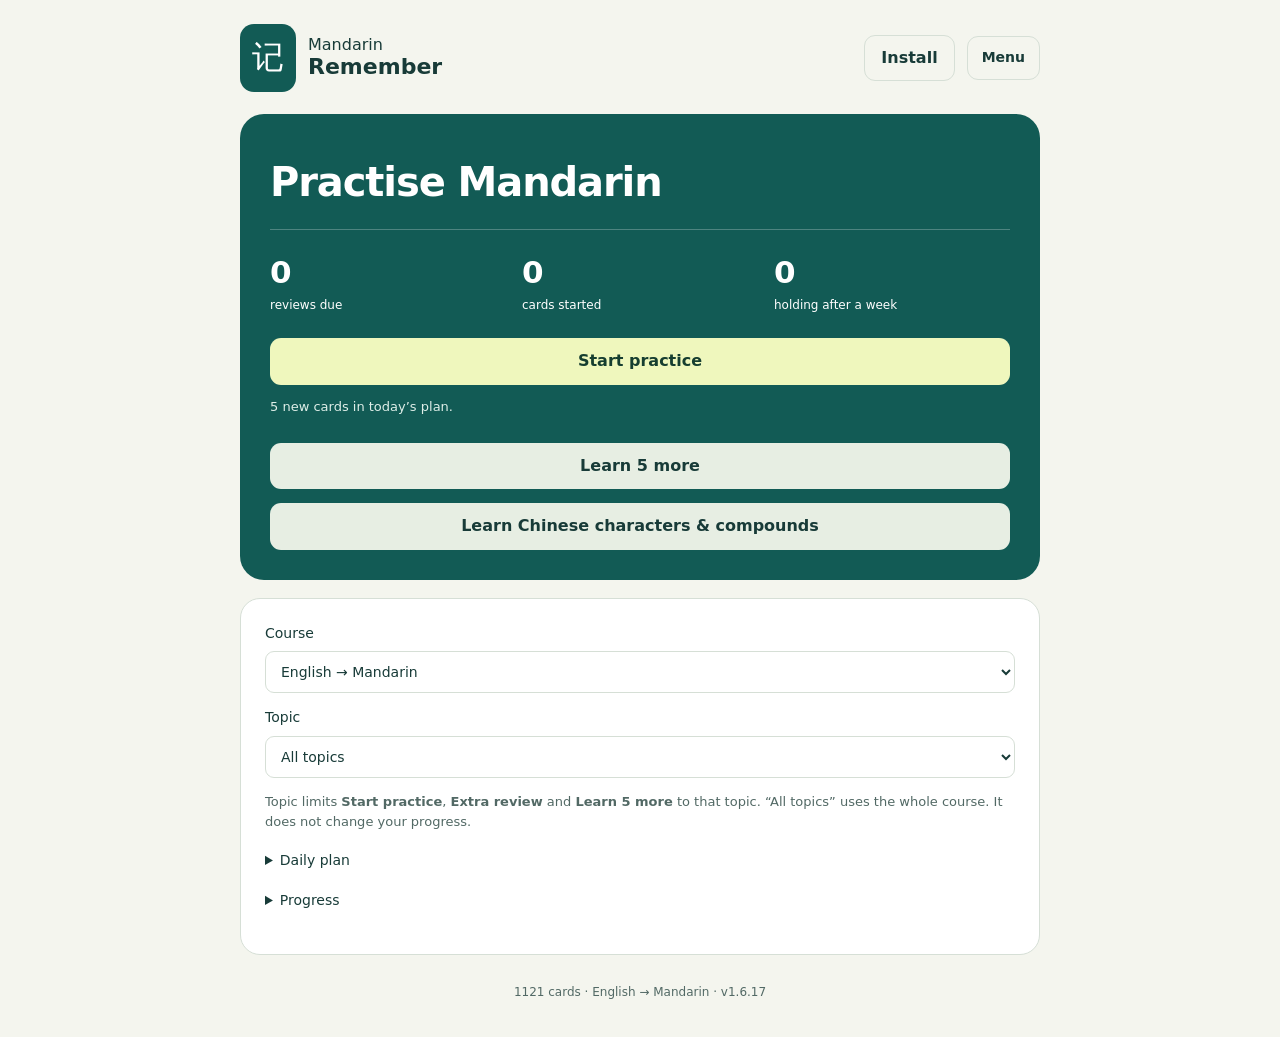
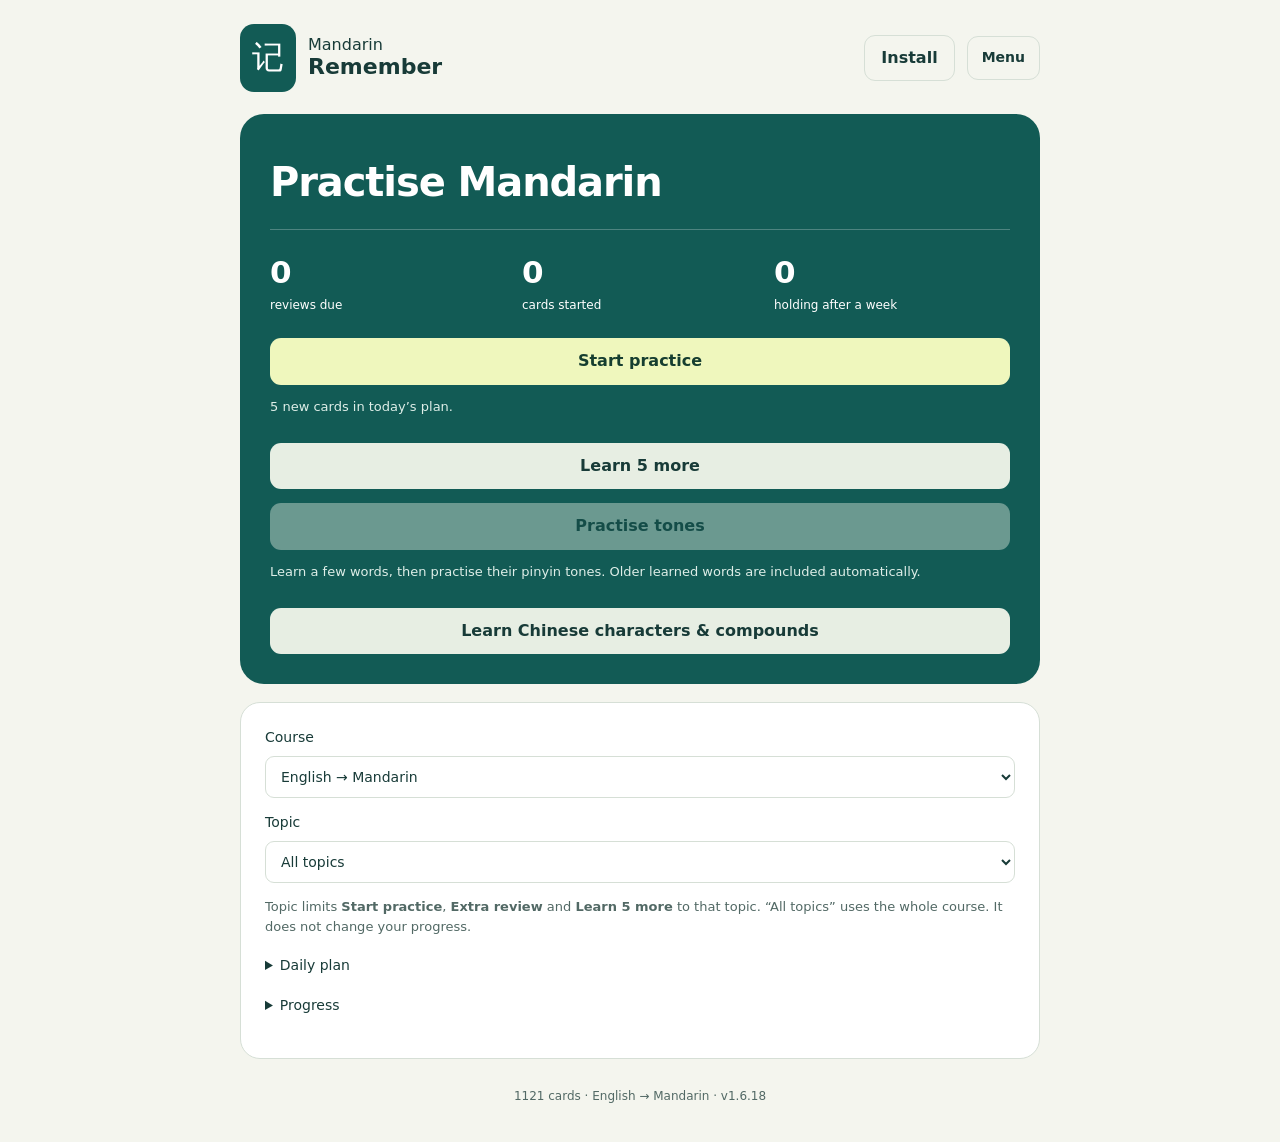
